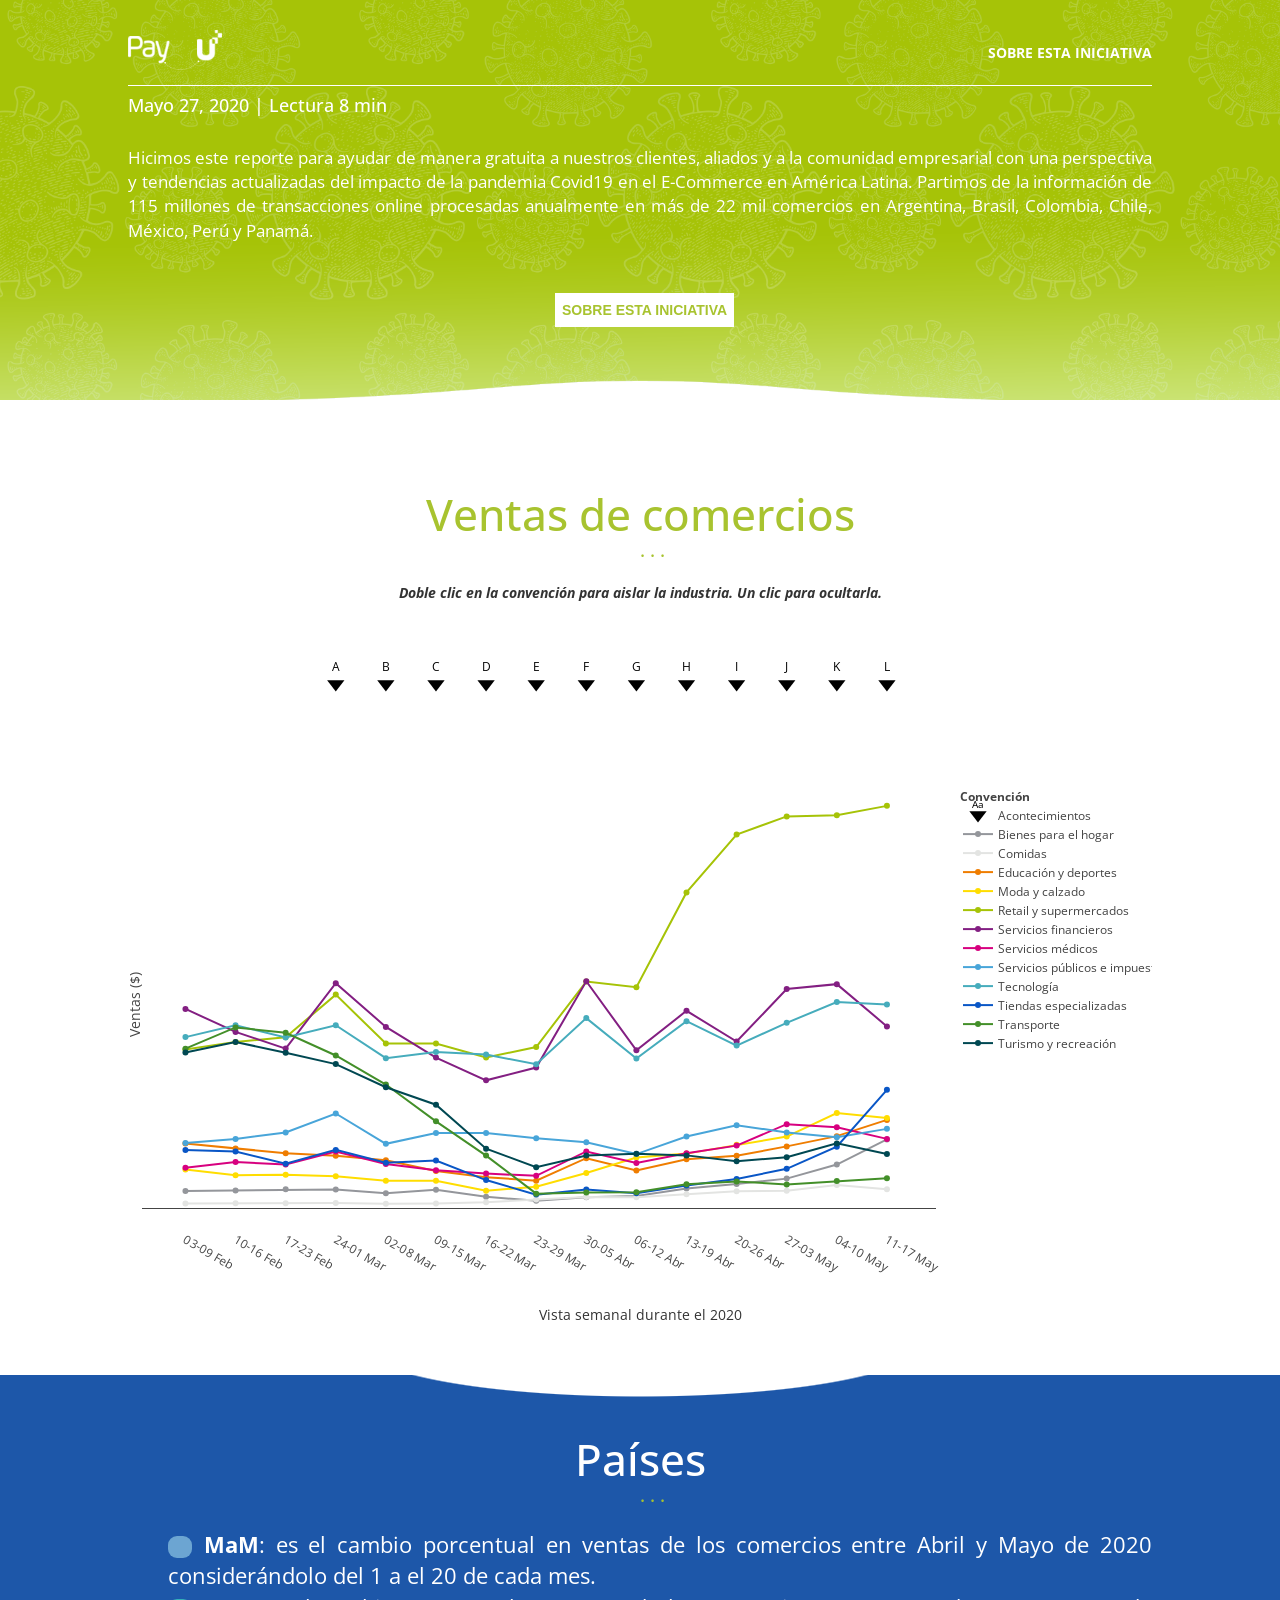
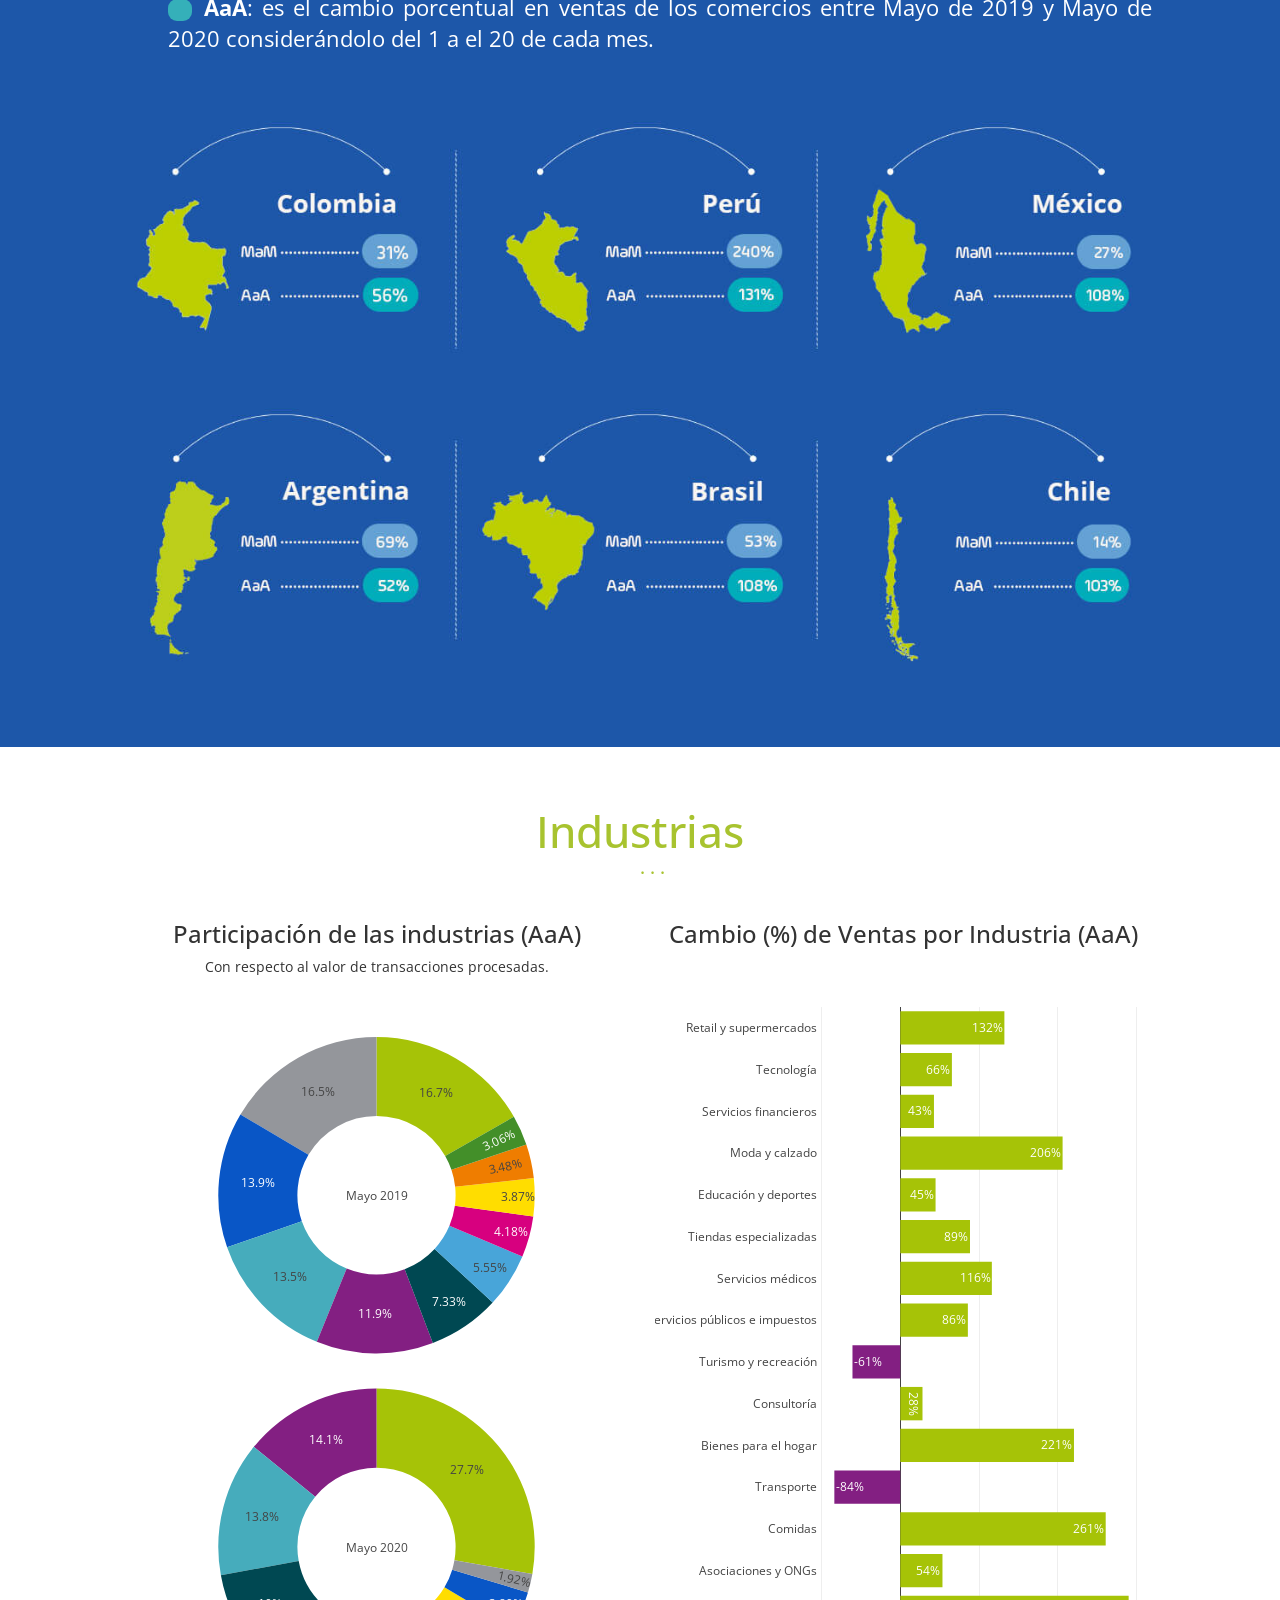
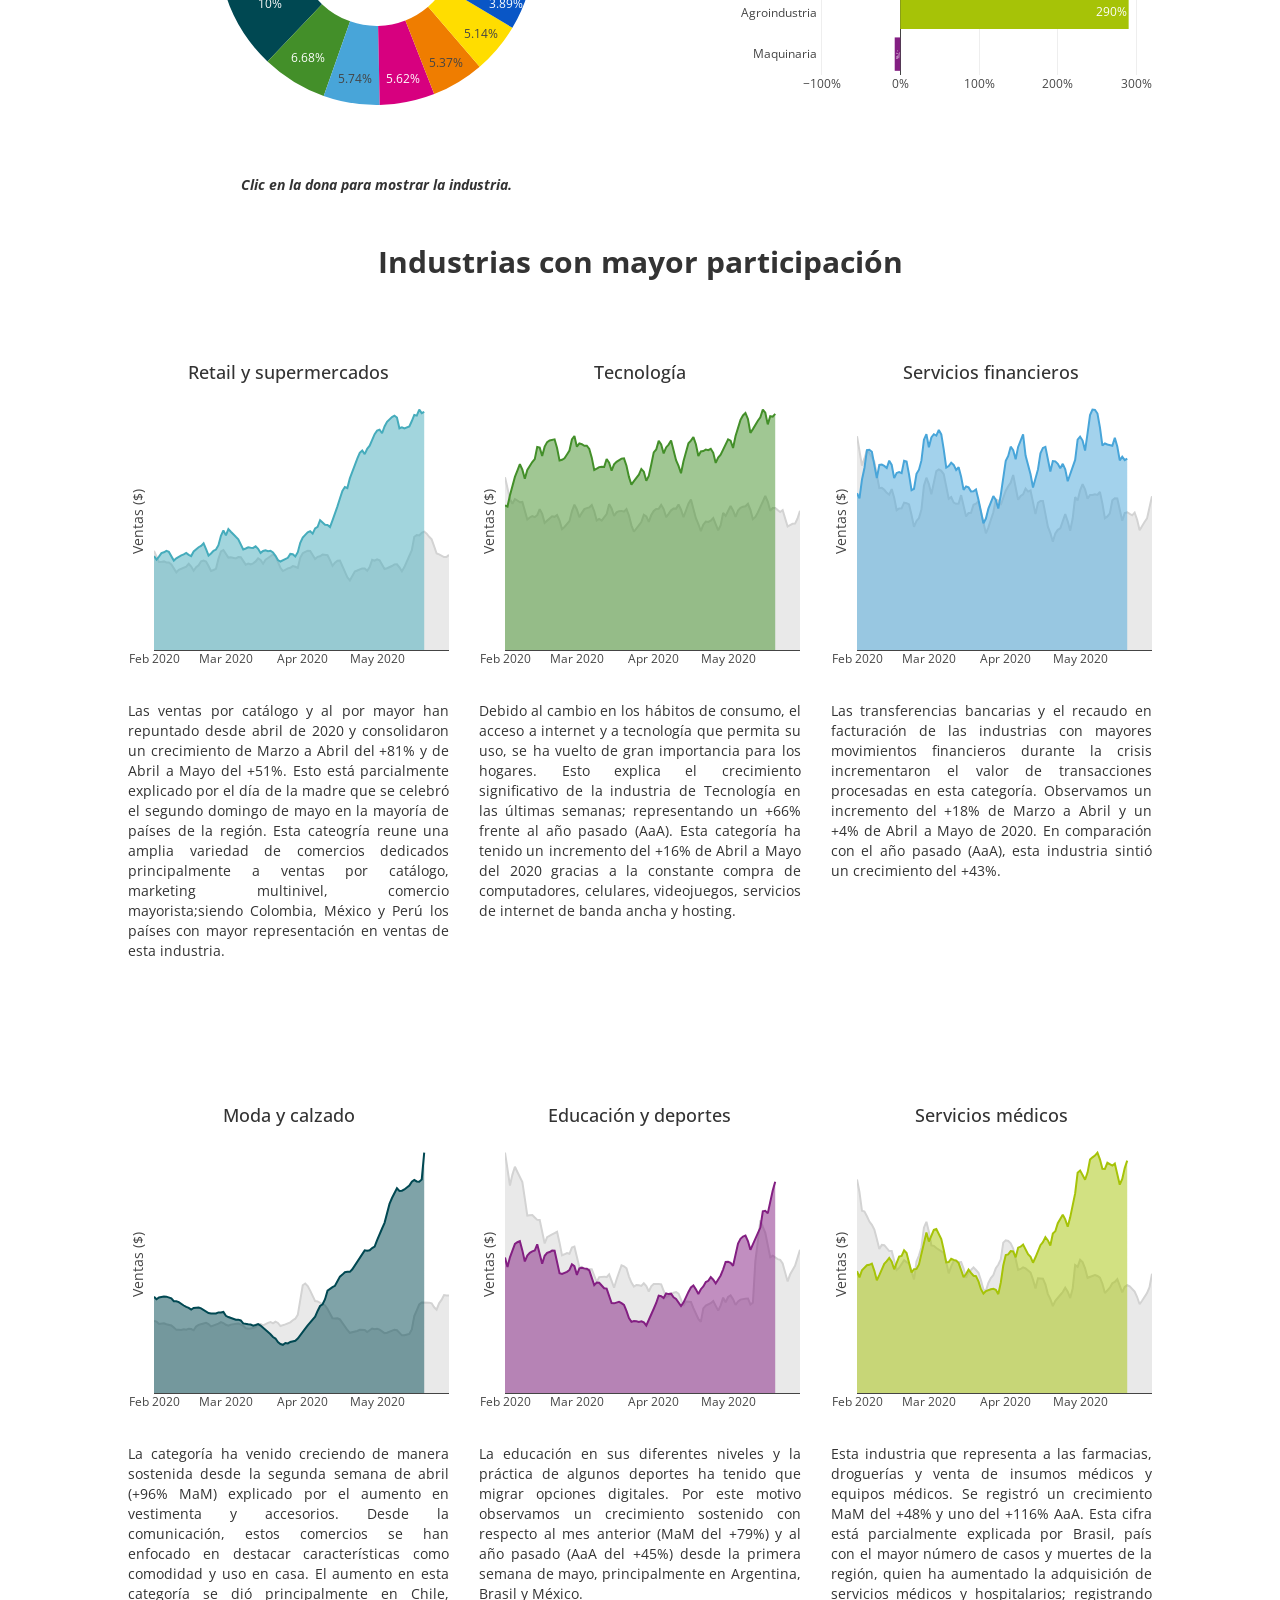
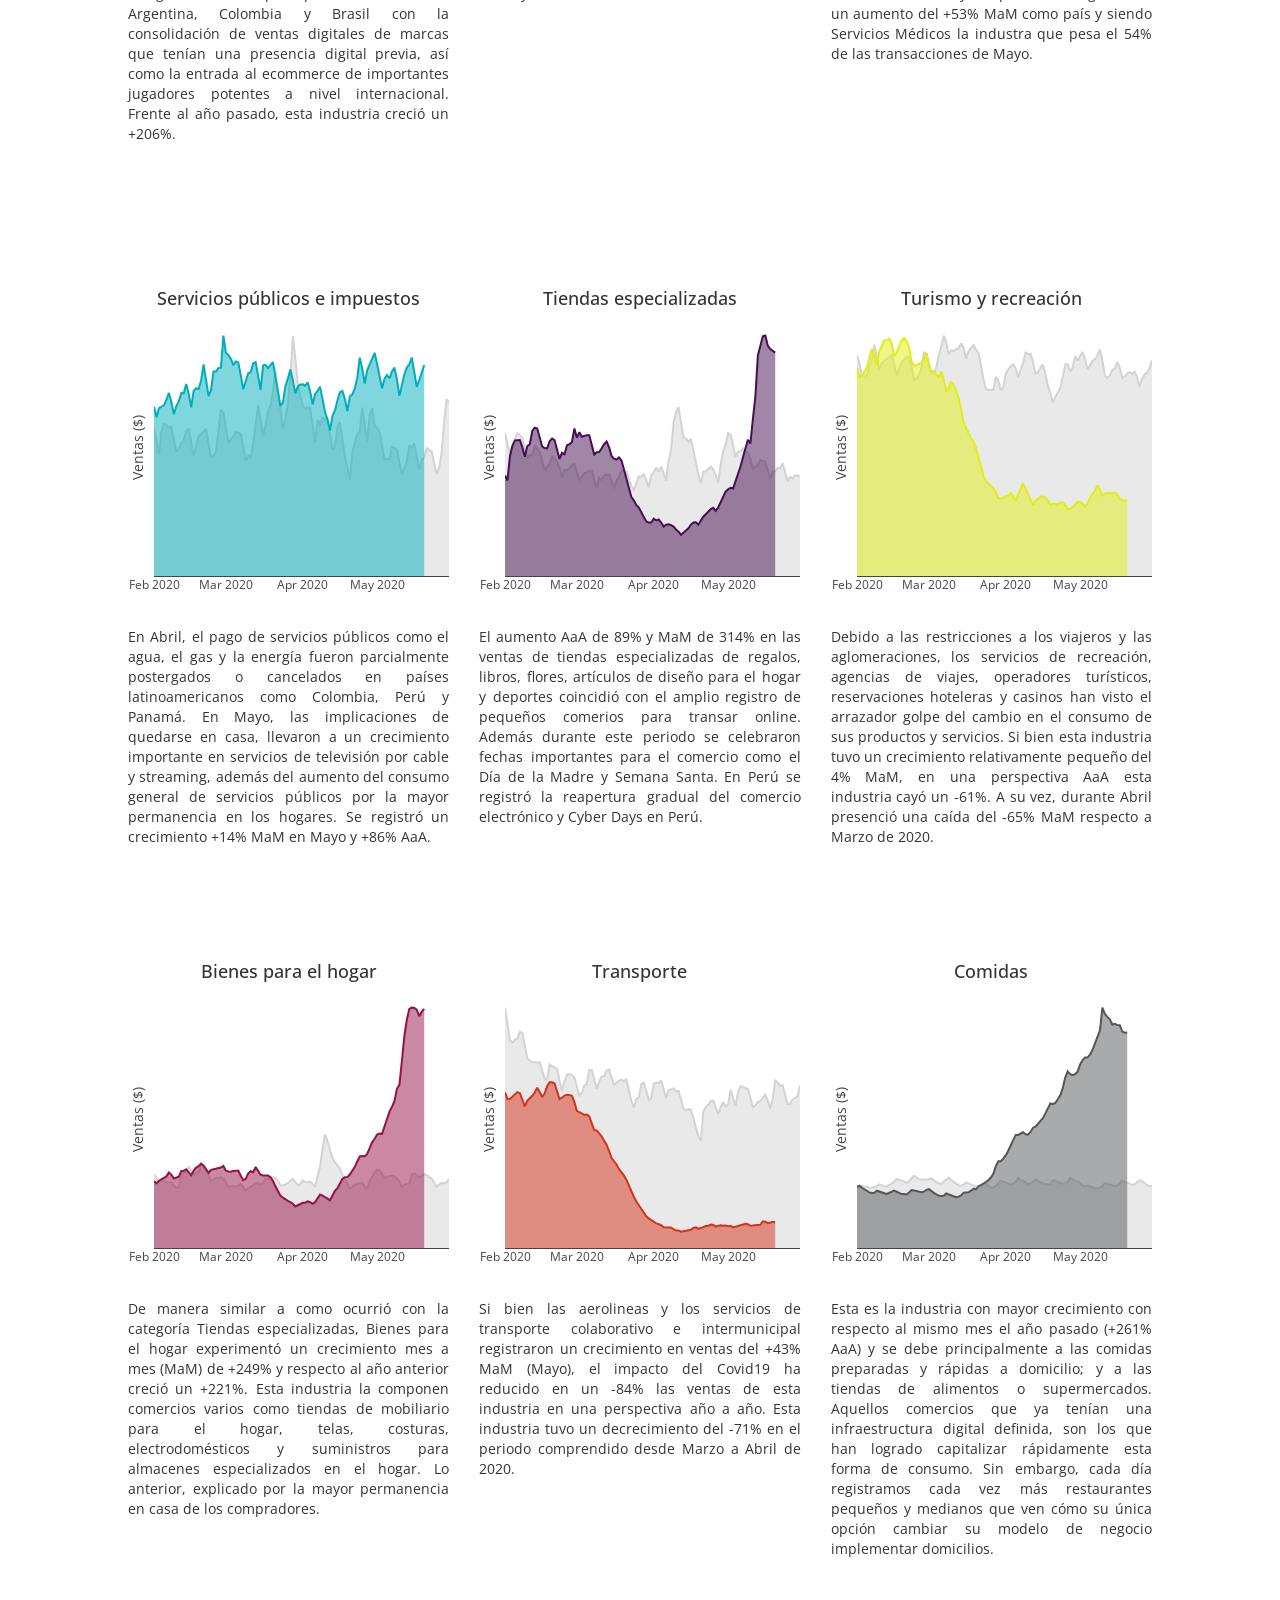
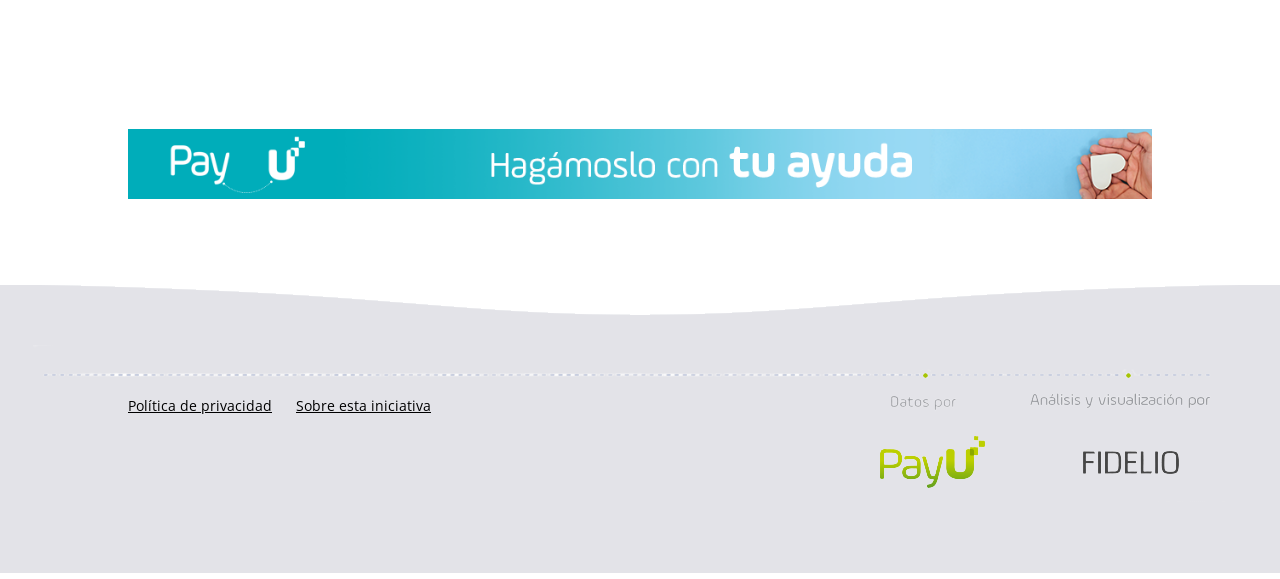
==== index.html @ e452a933 "Update 2020-05-27 11:25:35" ====
<!DOCTYPE html>

<html xmlns="http://www.w3.org/1999/xhtml">

<head>

<meta charset="utf-8" />
<meta http-equiv="Content-Type" content="text/html; charset=utf-8" />
<meta name="generator" content="pandoc" />
<meta http-equiv="X-UA-Compatible" content="IE=EDGE" />




<title>Impacto Covid19 en el E-Commerce: América Latina</title>

<script src="site_libs/jquery-1.11.3/jquery.min.js"></script>
<meta name="viewport" content="width=device-width, initial-scale=1" />
<link href="site_libs/bootstrap-3.3.5/css/bootstrap.min.css" rel="stylesheet" />
<script src="site_libs/bootstrap-3.3.5/js/bootstrap.min.js"></script>
<script src="site_libs/bootstrap-3.3.5/shim/html5shiv.min.js"></script>
<script src="site_libs/bootstrap-3.3.5/shim/respond.min.js"></script>
<script src="site_libs/navigation-1.1/tabsets.js"></script>
<link href="site_libs/highlightjs-9.12.0/default.css" rel="stylesheet" />
<script src="site_libs/highlightjs-9.12.0/highlight.js"></script>
<script src="site_libs/htmlwidgets-1.5.1/htmlwidgets.js"></script>
<script src="site_libs/plotly-binding-4.9.2/plotly.js"></script>
<script src="site_libs/typedarray-0.1/typedarray.min.js"></script>
<link href="site_libs/crosstalk-1.0.0/css/crosstalk.css" rel="stylesheet" />
<script src="site_libs/crosstalk-1.0.0/js/crosstalk.min.js"></script>
<link href="site_libs/plotly-htmlwidgets-css-1.52.2/plotly-htmlwidgets.css" rel="stylesheet" />
<script src="site_libs/plotly-main-1.52.2/plotly-latest.min.js"></script>

<style type="text/css">code{white-space: pre;}</style>
<style type="text/css">
  pre:not([class]) {
    background-color: white;
  }
</style>
<script type="text/javascript">
if (window.hljs) {
  hljs.configure({languages: []});
  hljs.initHighlightingOnLoad();
  if (document.readyState && document.readyState === "complete") {
    window.setTimeout(function() { hljs.initHighlighting(); }, 0);
  }
}
</script>



<style type="text/css">
h1 {
  font-size: 34px;
}
h1.title {
  font-size: 38px;
}
h2 {
  font-size: 30px;
}
h3 {
  font-size: 24px;
}
h4 {
  font-size: 18px;
}
h5 {
  font-size: 16px;
}
h6 {
  font-size: 12px;
}
.table th:not([align]) {
  text-align: left;
}
</style>

<link rel="stylesheet" href="Css\style.css" type="text/css" />



<style type = "text/css">
.main-container {
  max-width: 940px;
  margin-left: auto;
  margin-right: auto;
}
code {
  color: inherit;
  background-color: rgba(0, 0, 0, 0.04);
}
img {
  max-width:100%;
}
.tabbed-pane {
  padding-top: 12px;
}
.html-widget {
  margin-bottom: 20px;
}
button.code-folding-btn:focus {
  outline: none;
}
summary {
  display: list-item;
}
</style>



<!-- tabsets -->

<style type="text/css">
.tabset-dropdown > .nav-tabs {
  display: inline-table;
  max-height: 500px;
  min-height: 44px;
  overflow-y: auto;
  background: white;
  border: 1px solid #ddd;
  border-radius: 4px;
}

.tabset-dropdown > .nav-tabs > li.active:before {
  content: "";
  font-family: 'Glyphicons Halflings';
  display: inline-block;
  padding: 10px;
  border-right: 1px solid #ddd;
}

.tabset-dropdown > .nav-tabs.nav-tabs-open > li.active:before {
  content: "&#xe258;";
  border: none;
}

.tabset-dropdown > .nav-tabs.nav-tabs-open:before {
  content: "";
  font-family: 'Glyphicons Halflings';
  display: inline-block;
  padding: 10px;
  border-right: 1px solid #ddd;
}

.tabset-dropdown > .nav-tabs > li.active {
  display: block;
}

.tabset-dropdown > .nav-tabs > li > a,
.tabset-dropdown > .nav-tabs > li > a:focus,
.tabset-dropdown > .nav-tabs > li > a:hover {
  border: none;
  display: inline-block;
  border-radius: 4px;
}

.tabset-dropdown > .nav-tabs.nav-tabs-open > li {
  display: block;
  float: none;
}

.tabset-dropdown > .nav-tabs > li {
  display: none;
}
</style>

<!-- code folding -->




</head>

<body>


<div class="container-fluid main-container">



<header>
  <!-- Del archivo de header.html generado por _site.yml-->
  <link href="https://fonts.googleapis.com/css?family=Open+Sans&display=swap" rel="stylesheet">
  <!-- Global site tag (gtag.js) - Google Analytics -->
  <script async src="https://www.googletagmanager.com/gtag/js?id=UA-120068903-2"></script>
  <script>
    window.dataLayer = window.dataLayer || [];
    function gtag(){dataLayer.push(arguments);}
    gtag('js', new Date());
  
    gtag('config', 'UA-120068903-2');
  </script>
  <!-- Del archivo de header.html generado por _site.yml-->
  <div class="fluid-row" id="encabezado">
      <div class="container-fluid main-container">
  
        <div class="logos">
          <img src="Imagenes/LogoPayU.png" height="40px" alt="PayU">
          <a href="acerca.html">SOBRE ESTA INICIATIVA</a>
        </div>
   
        <h1 class="title toc-ignore">Impacto COVID19 en E-Commerce: <b>América Latina</b></h1>
        <h4 class="date">Mayo 27, 2020 | Lectura 8 min </h4>
        <br>
        <p>Hicimos este reporte para ayudar de manera gratuita a nuestros clientes, aliados y a la comunidad empresarial con una perspectiva y tendencias actualizadas del impacto de la pandemia Covid19 en el E-Commerce en América Latina. Partimos de la información de 115 millones de transacciones online procesadas anualmente en más de 22 mil comercios en Argentina, Brasil, Colombia, Chile, México, Perú y Panamá.</p>
        <br>
        <br>
        <a href="acerca.html" class="botonMas"><button >SOBRE ESTA INICIATIVA</button></a>
      </div>  
  </div>
</header>

<div class="fluid-row" id="header">



<h1 class="title toc-ignore">Impacto Covid19 en el E-Commerce: América Latina</h1>

</div>


<div id="ventas-de-comercios" class="section level1">
<h1>Ventas de comercios</h1>
<div style="text-align:center;">
<div id="texto_desktop">
<p>
<em><b> Doble clic en la convención para aislar la industria. Un clic para ocultarla. </b></em>
</p>
</div>
<div id="texto_mobile">
<p>
<em><b> Clic en la convención para ocultar la industria. </b></em>
</p>
</div>
</div>
<div id="texto_desktop">
<div id="htmlwidget-58b5a99f458ad9a87c66" style="width:100%;height:672px;" class="plotly html-widget"></div>
<script type="application/json" data-for="htmlwidget-58b5a99f458ad9a87c66">{"x":{"data":[{"x":["24-01 Mar","02-08 Mar","09-15 Mar","16-22 Mar","23-29 Mar","30-05 Abr","06-12 Abr","13-19 Abr","20-26 Abr","27-03 May","04-10 May","11-17 May"],"y":[0,0,0,0,0,0,0,0,0,0,0,0],"showlegend":true,"mode":"text+markers","marker":{"color":"rgba(0,0,0,1)","symbol":"triangle-down","size":15,"line":{"color":"rgba(0,0,0,1)"}},"text":["A","B","C","D","E","F","G","H","I","J","K","L"],"textposition":["top center","top center","top center","top center","top center","top center","top center","top center","top center","top center","top center","top center"],"hovertext":["<b>Feb 26<\/b>:<br>Latinoamérica reporta el <br>primer caso de COVID-19<br>en São Paulo","<b>Mar 07<\/b><br>Argentina registra la primera <br>muerte en América Latina.<br>Primeros casos en Colombia, <br>Argentina, Costa Rica y Paraguay","<b>Mar 11<\/b><br>La OMS cataloga al<br>covid19 como una pandemia.","<b>Mar 20<\/b><br>Toda América Latina presenta<br>casos confirmados de Covid19.<br>Ecuador y Perú implementan la cuarentena.<br>Colombia y Costa Rica cierran sus fronteras.","<b>Mar 23<\/b><br>Decretan cuarentena en<br>algunas regiones de Chile y Colombia","<b>Abr 02<\/b><br>24,544 casos en todos<br>los países de la región","<b>Abr 11<\/b><br>Brasil supera los 20,000<br>casos y las 1,000 muertes","<b>Abr 18<\/b><br>México alcanzó un nuevo<br>pico de casos confirmados: 6,875.","<b>Abr 26<\/b><br>Perú anuncia reactivación <br>de hasta un 90% de su economía<br> en fases.","<b>Abr 28<\/b><br>Casos de Covid19 ascienden a <br>un millón en América;<br>más de 60.000 muertos.","<b>May 06<\/b><br>Latinoamérica supera las 15,000 muertes.<br>Brasil es el país más afectado <br>con 8,000 fallecidos.","<b>May 16<\/b><br>Brasil es el cuarto país<br> con más casos confirmados <br>en el mundo"],"hoverinfo":["text","text","text","text","text","text","text","text","text","text","text","text"],"name":"Acontecimientos","type":"scatter","textfont":{"color":"rgba(0,0,0,1)"},"error_y":{"color":"rgba(0,0,0,1)"},"error_x":{"color":"rgba(0,0,0,1)"},"line":{"color":"rgba(0,0,0,1)"},"xaxis":"x","yaxis":"y","frame":null},{"x":["03-09 Feb","10-16 Feb","17-23 Feb","24-01 Mar","02-08 Mar","09-15 Mar","16-22 Mar","23-29 Mar","30-05 Abr","06-12 Abr","13-19 Abr","20-26 Abr","27-03 May","04-10 May","11-17 May"],"y":[1391234.15,1426518.93,1516128.94,1497522.07048026,1198054.07,1483390.5,925156.65,594447.23,872066.66,977907.06,1590693.5,1935775.75,2377678.35,3511540.36,5527171.42],"mode":"lines+markers","hovertemplate":["Semana: %{x}","Semana: %{x}","Semana: %{x}","Semana: %{x}","Semana: %{x}","Semana: %{x}","Semana: %{x}","Semana: %{x}","Semana: %{x}","Semana: %{x}","Semana: %{x}","Semana: %{x}","Semana: %{x}","Semana: %{x}","Semana: %{x}"],"fill":"none","type":"scatter","name":"Bienes para el hogar","marker":{"color":"rgba(148,150,155,1)","symbol":"circle","line":{"color":"rgba(148,150,155,1)"}},"textfont":{"color":"rgba(148,150,155,1)"},"error_y":{"color":"rgba(148,150,155,1)"},"error_x":{"color":"rgba(148,150,155,1)"},"line":{"color":"rgba(148,150,155,1)"},"xaxis":"x","yaxis":"y2","frame":null},{"x":["03-09 Feb","10-16 Feb","17-23 Feb","24-01 Mar","02-08 Mar","09-15 Mar","16-22 Mar","23-29 Mar","30-05 Abr","06-12 Abr","13-19 Abr","20-26 Abr","27-03 May","04-10 May","11-17 May"],"y":[375823.23,402354.6,402443.64,419104.197839733,357581.08,385068.18,479135.14,700198.13,903416.35,883533.19,1128645.28,1364672.95,1401464.94,1864195.24,1512577.38],"mode":"lines+markers","hovertemplate":["Semana: %{x}","Semana: %{x}","Semana: %{x}","Semana: %{x}","Semana: %{x}","Semana: %{x}","Semana: %{x}","Semana: %{x}","Semana: %{x}","Semana: %{x}","Semana: %{x}","Semana: %{x}","Semana: %{x}","Semana: %{x}","Semana: %{x}"],"fill":"none","type":"scatter","name":"Comidas","marker":{"color":"rgba(227,228,226,1)","symbol":"circle","line":{"color":"rgba(227,228,226,1)"}},"textfont":{"color":"rgba(227,228,226,1)"},"error_y":{"color":"rgba(227,228,226,1)"},"error_x":{"color":"rgba(227,228,226,1)"},"line":{"color":"rgba(227,228,226,1)"},"xaxis":"x","yaxis":"y2","frame":null},{"x":["03-09 Feb","10-16 Feb","17-23 Feb","24-01 Mar","02-08 Mar","09-15 Mar","16-22 Mar","23-29 Mar","30-05 Abr","06-12 Abr","13-19 Abr","20-26 Abr","27-03 May","04-10 May","11-17 May"],"y":[5196499.29,4799942.88,4419456.84,4212842.79051242,3851864.09,2984761.48,2494540.84,2211969.45,4021857.5,3030169.89,3929198.91,4213773.84,4971024.14,5793430.86,7100821.07],"mode":"lines+markers","hovertemplate":["Semana: %{x}","Semana: %{x}","Semana: %{x}","Semana: %{x}","Semana: %{x}","Semana: %{x}","Semana: %{x}","Semana: %{x}","Semana: %{x}","Semana: %{x}","Semana: %{x}","Semana: %{x}","Semana: %{x}","Semana: %{x}","Semana: %{x}"],"fill":"none","type":"scatter","name":"Educación y deportes","marker":{"color":"rgba(239,125,0,1)","symbol":"circle","line":{"color":"rgba(239,125,0,1)"}},"textfont":{"color":"rgba(239,125,0,1)"},"error_y":{"color":"rgba(239,125,0,1)"},"error_x":{"color":"rgba(239,125,0,1)"},"line":{"color":"rgba(239,125,0,1)"},"xaxis":"x","yaxis":"y2","frame":null},{"x":["03-09 Feb","10-16 Feb","17-23 Feb","24-01 Mar","02-08 Mar","09-15 Mar","16-22 Mar","23-29 Mar","30-05 Abr","06-12 Abr","13-19 Abr","20-26 Abr","27-03 May","04-10 May","11-17 May"],"y":[3117460.7,2649102.85,2680618.87,2567190.73869987,2199169.39,2208184.01,1402755.36,1721992.38,2832311.22,4076475.08,4388721.08,5102595.21,5756556.32,7650348.4,7258575.26],"mode":"lines+markers","hovertemplate":["Semana: %{x}","Semana: %{x}","Semana: %{x}","Semana: %{x}","Semana: %{x}","Semana: %{x}","Semana: %{x}","Semana: %{x}","Semana: %{x}","Semana: %{x}","Semana: %{x}","Semana: %{x}","Semana: %{x}","Semana: %{x}","Semana: %{x}"],"fill":"none","type":"scatter","name":"Moda y calzado","marker":{"color":"rgba(255,221,0,1)","symbol":"circle","line":{"color":"rgba(255,221,0,1)"}},"textfont":{"color":"rgba(255,221,0,1)"},"error_y":{"color":"rgba(255,221,0,1)"},"error_x":{"color":"rgba(255,221,0,1)"},"line":{"color":"rgba(255,221,0,1)"},"xaxis":"x","yaxis":"y2","frame":null},{"x":["03-09 Feb","10-16 Feb","17-23 Feb","24-01 Mar","02-08 Mar","09-15 Mar","16-22 Mar","23-29 Mar","30-05 Abr","06-12 Abr","13-19 Abr","20-26 Abr","27-03 May","04-10 May","11-17 May"],"y":[12759767.4,13376643.87,13741021,17178706.7175354,13240366.74,13240127.31,12121575.58,12965008.14,18232632.37,17780009.97,25400283.62,30052660.77,31516210.71,31606719.96,32362590.3],"mode":"lines+markers","hovertemplate":["Semana: %{x}","Semana: %{x}","Semana: %{x}","Semana: %{x}","Semana: %{x}","Semana: %{x}","Semana: %{x}","Semana: %{x}","Semana: %{x}","Semana: %{x}","Semana: %{x}","Semana: %{x}","Semana: %{x}","Semana: %{x}","Semana: %{x}"],"fill":"none","type":"scatter","name":"Retail y supermercados","marker":{"color":"rgba(166,195,7,1)","symbol":"circle","line":{"color":"rgba(166,195,7,1)"}},"textfont":{"color":"rgba(166,195,7,1)"},"error_y":{"color":"rgba(166,195,7,1)"},"error_x":{"color":"rgba(166,195,7,1)"},"line":{"color":"rgba(166,195,7,1)"},"xaxis":"x","yaxis":"y2","frame":null},{"x":["03-09 Feb","10-16 Feb","17-23 Feb","24-01 Mar","02-08 Mar","09-15 Mar","16-22 Mar","23-29 Mar","30-05 Abr","06-12 Abr","13-19 Abr","20-26 Abr","27-03 May","04-10 May","11-17 May"],"y":[16027651.95,14176236.37,12838175.23,18092294.4698342,14580577.71,12117186.84,10284334.48,11313494.63,18251799.63,12694071.22,15876182.07,13408634.06,17624144.23,18022682.27,14622949.55],"mode":"lines+markers","hovertemplate":["Semana: %{x}","Semana: %{x}","Semana: %{x}","Semana: %{x}","Semana: %{x}","Semana: %{x}","Semana: %{x}","Semana: %{x}","Semana: %{x}","Semana: %{x}","Semana: %{x}","Semana: %{x}","Semana: %{x}","Semana: %{x}","Semana: %{x}"],"fill":"none","type":"scatter","name":"Servicios financieros","marker":{"color":"rgba(131,31,130,1)","symbol":"circle","line":{"color":"rgba(131,31,130,1)"}},"textfont":{"color":"rgba(131,31,130,1)"},"error_y":{"color":"rgba(131,31,130,1)"},"error_x":{"color":"rgba(131,31,130,1)"},"line":{"color":"rgba(131,31,130,1)"},"xaxis":"x","yaxis":"y2","frame":null},{"x":["03-09 Feb","10-16 Feb","17-23 Feb","24-01 Mar","02-08 Mar","09-15 Mar","16-22 Mar","23-29 Mar","30-05 Abr","06-12 Abr","13-19 Abr","20-26 Abr","27-03 May","04-10 May","11-17 May"],"y":[3247678.13,3713479.38,3504401.18,4562654.29555532,3548204.21,3048415.91,2784574.07,2602823.26,4561395.55,3639828.66,4410801.71,5031963.99,6759786.96999999,6516968.72,5574214.25],"mode":"lines+markers","hovertemplate":["Semana: %{x}","Semana: %{x}","Semana: %{x}","Semana: %{x}","Semana: %{x}","Semana: %{x}","Semana: %{x}","Semana: %{x}","Semana: %{x}","Semana: %{x}","Semana: %{x}","Semana: %{x}","Semana: %{x}","Semana: %{x}","Semana: %{x}"],"fill":"none","type":"scatter","name":"Servicios médicos","marker":{"color":"rgba(215,0,127,1)","symbol":"circle","line":{"color":"rgba(215,0,127,1)"}},"textfont":{"color":"rgba(215,0,127,1)"},"error_y":{"color":"rgba(215,0,127,1)"},"error_x":{"color":"rgba(215,0,127,1)"},"line":{"color":"rgba(215,0,127,1)"},"xaxis":"x","yaxis":"y2","frame":null},{"x":["03-09 Feb","10-16 Feb","17-23 Feb","24-01 Mar","02-08 Mar","09-15 Mar","16-22 Mar","23-29 Mar","30-05 Abr","06-12 Abr","13-19 Abr","20-26 Abr","27-03 May","04-10 May","11-17 May"],"y":[5247698.03,5573116.06,6089647.37,7615112.91448629,5174560.68,6047339.19,6055994.69,5620138.52,5296886.33,4351743.94,5765794.04,6673048.51,6094941.42,5707261.65,6379601.86],"mode":"lines+markers","hovertemplate":["Semana: %{x}","Semana: %{x}","Semana: %{x}","Semana: %{x}","Semana: %{x}","Semana: %{x}","Semana: %{x}","Semana: %{x}","Semana: %{x}","Semana: %{x}","Semana: %{x}","Semana: %{x}","Semana: %{x}","Semana: %{x}","Semana: %{x}"],"fill":"none","type":"scatter","name":"Servicios públicos e impuestos","marker":{"color":"rgba(72,165,217,1)","symbol":"circle","line":{"color":"rgba(72,165,217,1)"}},"textfont":{"color":"rgba(72,165,217,1)"},"error_y":{"color":"rgba(72,165,217,1)"},"error_x":{"color":"rgba(72,165,217,1)"},"line":{"color":"rgba(72,165,217,1)"},"xaxis":"x","yaxis":"y2","frame":null},{"x":["03-09 Feb","10-16 Feb","17-23 Feb","24-01 Mar","02-08 Mar","09-15 Mar","16-22 Mar","23-29 Mar","30-05 Abr","06-12 Abr","13-19 Abr","20-26 Abr","27-03 May","04-10 May","11-17 May"],"y":[13759613.99,14708153.26,13728147.54,14715544.4540415,12065121.59,12565671.46,12355105.56,11581532.93,15290018.28,12040270.29,15043443.61,13075690.46,14907206.82,16582803.21,16376289.19],"mode":"lines+markers","hovertemplate":["Semana: %{x}","Semana: %{x}","Semana: %{x}","Semana: %{x}","Semana: %{x}","Semana: %{x}","Semana: %{x}","Semana: %{x}","Semana: %{x}","Semana: %{x}","Semana: %{x}","Semana: %{x}","Semana: %{x}","Semana: %{x}","Semana: %{x}"],"fill":"none","type":"scatter","name":"Tecnología","marker":{"color":"rgba(70,172,188,1)","symbol":"circle","line":{"color":"rgba(70,172,188,1)"}},"textfont":{"color":"rgba(70,172,188,1)"},"error_y":{"color":"rgba(70,172,188,1)"},"error_x":{"color":"rgba(70,172,188,1)"},"line":{"color":"rgba(70,172,188,1)"},"xaxis":"x","yaxis":"y2","frame":null},{"x":["03-09 Feb","10-16 Feb","17-23 Feb","24-01 Mar","02-08 Mar","09-15 Mar","16-22 Mar","23-29 Mar","30-05 Abr","06-12 Abr","13-19 Abr","20-26 Abr","27-03 May","04-10 May","11-17 May"],"y":[4673014.34000001,4550986.24,3578664.73,4689599.71272543,3663453.08,3832735.93,2261535.62,1090727.85,1501097.01,1205180.33,1818104.03,2347201.84,3165001.4,4949651.52,9521541.01],"mode":"lines+markers","hovertemplate":["Semana: %{x}","Semana: %{x}","Semana: %{x}","Semana: %{x}","Semana: %{x}","Semana: %{x}","Semana: %{x}","Semana: %{x}","Semana: %{x}","Semana: %{x}","Semana: %{x}","Semana: %{x}","Semana: %{x}","Semana: %{x}","Semana: %{x}"],"fill":"none","type":"scatter","name":"Tiendas especializadas","marker":{"color":"rgba(9,86,198,1)","symbol":"circle","line":{"color":"rgba(9,86,198,1)"}},"textfont":{"color":"rgba(9,86,198,1)"},"error_y":{"color":"rgba(9,86,198,1)"},"error_x":{"color":"rgba(9,86,198,1)"},"line":{"color":"rgba(9,86,198,1)"},"xaxis":"x","yaxis":"y2","frame":null},{"x":["03-09 Feb","10-16 Feb","17-23 Feb","24-01 Mar","02-08 Mar","09-15 Mar","16-22 Mar","23-29 Mar","30-05 Abr","06-12 Abr","13-19 Abr","20-26 Abr","27-03 May","04-10 May","11-17 May"],"y":[12830819.65,14541282.45,14107050.61,12283125.0242611,9945118.89,6985432.79,4228067.88,1167341.21,1256170.38,1279666.72,1930342.78,2155309.86,1900773.38,2176672.71,2405316.76],"mode":"lines+markers","hovertemplate":["Semana: %{x}","Semana: %{x}","Semana: %{x}","Semana: %{x}","Semana: %{x}","Semana: %{x}","Semana: %{x}","Semana: %{x}","Semana: %{x}","Semana: %{x}","Semana: %{x}","Semana: %{x}","Semana: %{x}","Semana: %{x}","Semana: %{x}"],"fill":"none","type":"scatter","name":"Transporte","marker":{"color":"rgba(67,143,41,1)","symbol":"circle","line":{"color":"rgba(67,143,41,1)"}},"textfont":{"color":"rgba(67,143,41,1)"},"error_y":{"color":"rgba(67,143,41,1)"},"error_x":{"color":"rgba(67,143,41,1)"},"line":{"color":"rgba(67,143,41,1)"},"xaxis":"x","yaxis":"y2","frame":null},{"x":["03-09 Feb","10-16 Feb","17-23 Feb","24-01 Mar","02-08 Mar","09-15 Mar","16-22 Mar","23-29 Mar","30-05 Abr","06-12 Abr","13-19 Abr","20-26 Abr","27-03 May","04-10 May","11-17 May"],"y":[12525092.68,13364978.26,12507058.23,11588449.9258283,9724847.32,8323520.93,4780368.14,3299273.36,4231166.9,4376259.11,4247041.1,3766384.3,4100553.49,5211953.39,4355616.21],"mode":"lines+markers","hovertemplate":["Semana: %{x}","Semana: %{x}","Semana: %{x}","Semana: %{x}","Semana: %{x}","Semana: %{x}","Semana: %{x}","Semana: %{x}","Semana: %{x}","Semana: %{x}","Semana: %{x}","Semana: %{x}","Semana: %{x}","Semana: %{x}","Semana: %{x}"],"fill":"none","type":"scatter","name":"Turismo y recreación","marker":{"color":"rgba(0,72,82,1)","symbol":"circle","line":{"color":"rgba(0,72,82,1)"}},"textfont":{"color":"rgba(0,72,82,1)"},"error_y":{"color":"rgba(0,72,82,1)"},"error_x":{"color":"rgba(0,72,82,1)"},"line":{"color":"rgba(0,72,82,1)"},"xaxis":"x","yaxis":"y2","frame":null}],"layout":{"xaxis":{"domain":[0,1],"automargin":true,"title":"","zeroline":false,"showline":false,"showticklabels":true,"showgrid":false,"fixedrange":true,"type":"category","categoryorder":"array","categoryarray":["03-09 Feb","10-16 Feb","17-23 Feb","24-01 Mar","02-08 Mar","09-15 Mar","16-22 Mar","23-29 Mar","30-05 Abr","06-12 Abr","13-19 Abr","20-26 Abr","27-03 May","04-10 May","11-17 May",null],"anchor":"y2","ticktext":["02-08 Mar","03-09 Feb","04-10 May","06-12 Abr","09-15 Mar","10-16 Feb","11-17 May","13-19 Abr","16-22 Mar","17-23 Feb","20-26 Abr","23-29 Mar","24-01 Mar","27-03 May","30-05 Abr","02-08 Mar","03-09 Feb","04-10 May","06-12 Abr","09-15 Mar","10-16 Feb","11-17 May","13-19 Abr","16-22 Mar","17-23 Feb","20-26 Abr","23-29 Mar","24-01 Mar","27-03 May","30-05 Abr","02-08 Mar","03-09 Feb","04-10 May","06-12 Abr","09-15 Mar","10-16 Feb","11-17 May","13-19 Abr","16-22 Mar","17-23 Feb","20-26 Abr","23-29 Mar","24-01 Mar","27-03 May","30-05 Abr","02-08 Mar","03-09 Feb","04-10 May","06-12 Abr","09-15 Mar","10-16 Feb","11-17 May","13-19 Abr","16-22 Mar","17-23 Feb","20-26 Abr","23-29 Mar","24-01 Mar","27-03 May","30-05 Abr","02-08 Mar","03-09 Feb","04-10 May","06-12 Abr","09-15 Mar","10-16 Feb","11-17 May","13-19 Abr","16-22 Mar","17-23 Feb","20-26 Abr","23-29 Mar","24-01 Mar","27-03 May","30-05 Abr","02-08 Mar","03-09 Feb","04-10 May","06-12 Abr","09-15 Mar","10-16 Feb","11-17 May","13-19 Abr","16-22 Mar","17-23 Feb","20-26 Abr","23-29 Mar","24-01 Mar","27-03 May","30-05 Abr","02-08 Mar","03-09 Feb","04-10 May","06-12 Abr","09-15 Mar","10-16 Feb","11-17 May","13-19 Abr","16-22 Mar","17-23 Feb","20-26 Abr","23-29 Mar","24-01 Mar","27-03 May","30-05 Abr","02-08 Mar","03-09 Feb","04-10 May","06-12 Abr","09-15 Mar","10-16 Feb","11-17 May","13-19 Abr","16-22 Mar","17-23 Feb","20-26 Abr","23-29 Mar","24-01 Mar","27-03 May","30-05 Abr","02-08 Mar","03-09 Feb","04-10 May","06-12 Abr","09-15 Mar","10-16 Feb","11-17 May","13-19 Abr","16-22 Mar","17-23 Feb","20-26 Abr","23-29 Mar","24-01 Mar","27-03 May","30-05 Abr","02-08 Mar","03-09 Feb","04-10 May","06-12 Abr","09-15 Mar","10-16 Feb","11-17 May","13-19 Abr","16-22 Mar","17-23 Feb","20-26 Abr","23-29 Mar","24-01 Mar","27-03 May","30-05 Abr","02-08 Mar","03-09 Feb","04-10 May","06-12 Abr","09-15 Mar","10-16 Feb","11-17 May","13-19 Abr","16-22 Mar","17-23 Feb","20-26 Abr","23-29 Mar","24-01 Mar","27-03 May","30-05 Abr","02-08 Mar","03-09 Feb","04-10 May","06-12 Abr","09-15 Mar","10-16 Feb","11-17 May","13-19 Abr","16-22 Mar","17-23 Feb","20-26 Abr","23-29 Mar","24-01 Mar","27-03 May","30-05 Abr"]},"yaxis2":{"domain":[0,0.73],"automargin":true,"title":"Ventas ($)","showgrid":false,"showticklabels":false,"fixedrange":true,"anchor":"x"},"yaxis":{"domain":[0.77,1],"automargin":true,"title":"","zeroline":false,"showline":false,"showticklabels":false,"showgrid":false,"fixedrange":true,"anchor":"x"},"annotations":[],"shapes":[],"images":[],"margin":{"b":0,"l":0,"t":0,"r":0,"pad":0},"hovermode":"closest","showlegend":true,"title":{"text":"TPV: Semana and Industria","font":{"family":"Open Sans","font-size":"17px","color":"#363636","font-weight":"bold"}},"font":{"family":"Open Sans"},"legend":{"title":{"text":"<b>Convención<\/b>"},"orientation":"v","yanchor":"center","xanchor":"center","x":1.15,"y":0.5,"valign":"middle"}},"attrs":{"1e741f5121a":{"x":{},"y":{},"showlegend":true,"mode":"text","marker":{"size":15},"text":{},"textposition":"top center","hovertext":{},"hoverinfo":"text","name":"Acontecimientos","color":["black"],"symbol":{},"alpha_stroke":1,"sizes":[10,100],"spans":[1,20],"symbols":"triangle-down","type":"scatter"},"1e743e064131":{"x":{},"y":{},"mode":"lines","hovertemplate":"Semana: %{x}","fill":"none","color":{},"symbol":{},"colors":{},"alpha_stroke":1,"sizes":[10,100],"spans":[1,20],"symbols":{},"type":"scatter","inherit":true}},"source":"A","config":{"showSendToCloud":false,"displayModeBar":false},"highlight":{"on":"plotly_click","persistent":false,"dynamic":false,"selectize":false,"opacityDim":0.2,"selected":{"opacity":1},"debounce":0},"subplot":true,"shinyEvents":["plotly_hover","plotly_click","plotly_selected","plotly_relayout","plotly_brushed","plotly_brushing","plotly_clickannotation","plotly_doubleclick","plotly_deselect","plotly_afterplot","plotly_sunburstclick"],"base_url":"https://plot.ly"},"evals":[],"jsHooks":[]}</script>
</div>
<div id="texto_mobile">
<div id="htmlwidget-69308a3f0b6b484d1765" style="width:100%;height:672px;" class="plotly html-widget"></div>
<script type="application/json" data-for="htmlwidget-69308a3f0b6b484d1765">{"x":{"data":[{"x":["24-01 Mar","02-08 Mar","09-15 Mar","16-22 Mar","23-29 Mar","30-05 Abr","06-12 Abr","13-19 Abr","20-26 Abr","27-03 May","04-10 May","11-17 May"],"y":[0,0,0,0,0,0,0,0,0,0,0,0],"showlegend":true,"mode":"text+markers","marker":{"color":"rgba(0,0,0,1)","symbol":"triangle-down","size":15,"line":{"color":"rgba(0,0,0,1)"}},"text":["A","B","C","D","E","F","G","H","I","J","K","L"],"textposition":["top center","top center","top center","top center","top center","top center","top center","top center","top center","top center","top center","top center"],"hovertext":["<b>Feb 26<\/b>:<br>Latinoamérica reporta el <br>primer caso de COVID-19<br>en São Paulo","<b>Mar 07<\/b><br>Argentina registra la primera <br>muerte en América Latina.<br>Primeros casos en Colombia, <br>Argentina, Costa Rica y Paraguay","<b>Mar 11<\/b><br>La OMS cataloga al<br>covid19 como una pandemia.","<b>Mar 20<\/b><br>Toda América Latina presenta<br>casos confirmados de Covid19.<br>Ecuador y Perú implementan la cuarentena.<br>Colombia y Costa Rica cierran sus fronteras.","<b>Mar 23<\/b><br>Decretan cuarentena en<br>algunas regiones de Chile y Colombia","<b>Abr 02<\/b><br>24,544 casos en todos<br>los países de la región","<b>Abr 11<\/b><br>Brasil supera los 20,000<br>casos y las 1,000 muertes","<b>Abr 18<\/b><br>México alcanzó un nuevo<br>pico de casos confirmados: 6,875.","<b>Abr 26<\/b><br>Perú anuncia reactivación <br>de hasta un 90% de su economía<br> en fases.","<b>Abr 28<\/b><br>Casos de Covid19 ascienden a <br>un millón en América;<br>más de 60.000 muertos.","<b>May 06<\/b><br>Latinoamérica supera las 15,000 muertes.<br>Brasil es el país más afectado <br>con 8,000 fallecidos.","<b>May 16<\/b><br>Brasil es el cuarto país<br> con más casos confirmados <br>en el mundo"],"hoverinfo":["text","text","text","text","text","text","text","text","text","text","text","text"],"name":"Acontecimientos","type":"scatter","textfont":{"color":"rgba(0,0,0,1)"},"error_y":{"color":"rgba(0,0,0,1)"},"error_x":{"color":"rgba(0,0,0,1)"},"line":{"color":"rgba(0,0,0,1)"},"xaxis":"x","yaxis":"y","frame":null},{"x":["03-09 Feb","10-16 Feb","17-23 Feb","24-01 Mar","02-08 Mar","09-15 Mar","16-22 Mar","23-29 Mar","30-05 Abr","06-12 Abr","13-19 Abr","20-26 Abr","27-03 May","04-10 May","11-17 May"],"y":[1391234.15,1426518.93,1516128.94,1497522.07048026,1198054.07,1483390.5,925156.65,594447.23,872066.66,977907.06,1590693.5,1935775.75,2377678.35,3511540.36,5527171.42],"mode":"lines+markers","hovertemplate":["Semana: %{x}","Semana: %{x}","Semana: %{x}","Semana: %{x}","Semana: %{x}","Semana: %{x}","Semana: %{x}","Semana: %{x}","Semana: %{x}","Semana: %{x}","Semana: %{x}","Semana: %{x}","Semana: %{x}","Semana: %{x}","Semana: %{x}"],"fill":"none","type":"scatter","name":"Bienes para el hogar","marker":{"color":"rgba(148,150,155,1)","symbol":"circle","line":{"color":"rgba(148,150,155,1)"}},"textfont":{"color":"rgba(148,150,155,1)"},"error_y":{"color":"rgba(148,150,155,1)"},"error_x":{"color":"rgba(148,150,155,1)"},"line":{"color":"rgba(148,150,155,1)"},"xaxis":"x","yaxis":"y2","frame":null},{"x":["03-09 Feb","10-16 Feb","17-23 Feb","24-01 Mar","02-08 Mar","09-15 Mar","16-22 Mar","23-29 Mar","30-05 Abr","06-12 Abr","13-19 Abr","20-26 Abr","27-03 May","04-10 May","11-17 May"],"y":[375823.23,402354.6,402443.64,419104.197839733,357581.08,385068.18,479135.14,700198.13,903416.35,883533.19,1128645.28,1364672.95,1401464.94,1864195.24,1512577.38],"mode":"lines+markers","hovertemplate":["Semana: %{x}","Semana: %{x}","Semana: %{x}","Semana: %{x}","Semana: %{x}","Semana: %{x}","Semana: %{x}","Semana: %{x}","Semana: %{x}","Semana: %{x}","Semana: %{x}","Semana: %{x}","Semana: %{x}","Semana: %{x}","Semana: %{x}"],"fill":"none","type":"scatter","name":"Comidas","marker":{"color":"rgba(227,228,226,1)","symbol":"circle","line":{"color":"rgba(227,228,226,1)"}},"textfont":{"color":"rgba(227,228,226,1)"},"error_y":{"color":"rgba(227,228,226,1)"},"error_x":{"color":"rgba(227,228,226,1)"},"line":{"color":"rgba(227,228,226,1)"},"xaxis":"x","yaxis":"y2","frame":null},{"x":["03-09 Feb","10-16 Feb","17-23 Feb","24-01 Mar","02-08 Mar","09-15 Mar","16-22 Mar","23-29 Mar","30-05 Abr","06-12 Abr","13-19 Abr","20-26 Abr","27-03 May","04-10 May","11-17 May"],"y":[5196499.29,4799942.88,4419456.84,4212842.79051242,3851864.09,2984761.48,2494540.84,2211969.45,4021857.5,3030169.89,3929198.91,4213773.84,4971024.14,5793430.86,7100821.07],"mode":"lines+markers","hovertemplate":["Semana: %{x}","Semana: %{x}","Semana: %{x}","Semana: %{x}","Semana: %{x}","Semana: %{x}","Semana: %{x}","Semana: %{x}","Semana: %{x}","Semana: %{x}","Semana: %{x}","Semana: %{x}","Semana: %{x}","Semana: %{x}","Semana: %{x}"],"fill":"none","type":"scatter","name":"Educación y deportes","marker":{"color":"rgba(239,125,0,1)","symbol":"circle","line":{"color":"rgba(239,125,0,1)"}},"textfont":{"color":"rgba(239,125,0,1)"},"error_y":{"color":"rgba(239,125,0,1)"},"error_x":{"color":"rgba(239,125,0,1)"},"line":{"color":"rgba(239,125,0,1)"},"xaxis":"x","yaxis":"y2","frame":null},{"x":["03-09 Feb","10-16 Feb","17-23 Feb","24-01 Mar","02-08 Mar","09-15 Mar","16-22 Mar","23-29 Mar","30-05 Abr","06-12 Abr","13-19 Abr","20-26 Abr","27-03 May","04-10 May","11-17 May"],"y":[3117460.7,2649102.85,2680618.87,2567190.73869987,2199169.39,2208184.01,1402755.36,1721992.38,2832311.22,4076475.08,4388721.08,5102595.21,5756556.32,7650348.4,7258575.26],"mode":"lines+markers","hovertemplate":["Semana: %{x}","Semana: %{x}","Semana: %{x}","Semana: %{x}","Semana: %{x}","Semana: %{x}","Semana: %{x}","Semana: %{x}","Semana: %{x}","Semana: %{x}","Semana: %{x}","Semana: %{x}","Semana: %{x}","Semana: %{x}","Semana: %{x}"],"fill":"none","type":"scatter","name":"Moda y calzado","marker":{"color":"rgba(255,221,0,1)","symbol":"circle","line":{"color":"rgba(255,221,0,1)"}},"textfont":{"color":"rgba(255,221,0,1)"},"error_y":{"color":"rgba(255,221,0,1)"},"error_x":{"color":"rgba(255,221,0,1)"},"line":{"color":"rgba(255,221,0,1)"},"xaxis":"x","yaxis":"y2","frame":null},{"x":["03-09 Feb","10-16 Feb","17-23 Feb","24-01 Mar","02-08 Mar","09-15 Mar","16-22 Mar","23-29 Mar","30-05 Abr","06-12 Abr","13-19 Abr","20-26 Abr","27-03 May","04-10 May","11-17 May"],"y":[12759767.4,13376643.87,13741021,17178706.7175354,13240366.74,13240127.31,12121575.58,12965008.14,18232632.37,17780009.97,25400283.62,30052660.77,31516210.71,31606719.96,32362590.3],"mode":"lines+markers","hovertemplate":["Semana: %{x}","Semana: %{x}","Semana: %{x}","Semana: %{x}","Semana: %{x}","Semana: %{x}","Semana: %{x}","Semana: %{x}","Semana: %{x}","Semana: %{x}","Semana: %{x}","Semana: %{x}","Semana: %{x}","Semana: %{x}","Semana: %{x}"],"fill":"none","type":"scatter","name":"Retail y supermercados","marker":{"color":"rgba(166,195,7,1)","symbol":"circle","line":{"color":"rgba(166,195,7,1)"}},"textfont":{"color":"rgba(166,195,7,1)"},"error_y":{"color":"rgba(166,195,7,1)"},"error_x":{"color":"rgba(166,195,7,1)"},"line":{"color":"rgba(166,195,7,1)"},"xaxis":"x","yaxis":"y2","frame":null},{"x":["03-09 Feb","10-16 Feb","17-23 Feb","24-01 Mar","02-08 Mar","09-15 Mar","16-22 Mar","23-29 Mar","30-05 Abr","06-12 Abr","13-19 Abr","20-26 Abr","27-03 May","04-10 May","11-17 May"],"y":[16027651.95,14176236.37,12838175.23,18092294.4698342,14580577.71,12117186.84,10284334.48,11313494.63,18251799.63,12694071.22,15876182.07,13408634.06,17624144.23,18022682.27,14622949.55],"mode":"lines+markers","hovertemplate":["Semana: %{x}","Semana: %{x}","Semana: %{x}","Semana: %{x}","Semana: %{x}","Semana: %{x}","Semana: %{x}","Semana: %{x}","Semana: %{x}","Semana: %{x}","Semana: %{x}","Semana: %{x}","Semana: %{x}","Semana: %{x}","Semana: %{x}"],"fill":"none","type":"scatter","name":"Servicios financieros","marker":{"color":"rgba(131,31,130,1)","symbol":"circle","line":{"color":"rgba(131,31,130,1)"}},"textfont":{"color":"rgba(131,31,130,1)"},"error_y":{"color":"rgba(131,31,130,1)"},"error_x":{"color":"rgba(131,31,130,1)"},"line":{"color":"rgba(131,31,130,1)"},"xaxis":"x","yaxis":"y2","frame":null},{"x":["03-09 Feb","10-16 Feb","17-23 Feb","24-01 Mar","02-08 Mar","09-15 Mar","16-22 Mar","23-29 Mar","30-05 Abr","06-12 Abr","13-19 Abr","20-26 Abr","27-03 May","04-10 May","11-17 May"],"y":[3247678.13,3713479.38,3504401.18,4562654.29555532,3548204.21,3048415.91,2784574.07,2602823.26,4561395.55,3639828.66,4410801.71,5031963.99,6759786.96999999,6516968.72,5574214.25],"mode":"lines+markers","hovertemplate":["Semana: %{x}","Semana: %{x}","Semana: %{x}","Semana: %{x}","Semana: %{x}","Semana: %{x}","Semana: %{x}","Semana: %{x}","Semana: %{x}","Semana: %{x}","Semana: %{x}","Semana: %{x}","Semana: %{x}","Semana: %{x}","Semana: %{x}"],"fill":"none","type":"scatter","name":"Servicios médicos","marker":{"color":"rgba(215,0,127,1)","symbol":"circle","line":{"color":"rgba(215,0,127,1)"}},"textfont":{"color":"rgba(215,0,127,1)"},"error_y":{"color":"rgba(215,0,127,1)"},"error_x":{"color":"rgba(215,0,127,1)"},"line":{"color":"rgba(215,0,127,1)"},"xaxis":"x","yaxis":"y2","frame":null},{"x":["03-09 Feb","10-16 Feb","17-23 Feb","24-01 Mar","02-08 Mar","09-15 Mar","16-22 Mar","23-29 Mar","30-05 Abr","06-12 Abr","13-19 Abr","20-26 Abr","27-03 May","04-10 May","11-17 May"],"y":[5247698.03,5573116.06,6089647.37,7615112.91448629,5174560.68,6047339.19,6055994.69,5620138.52,5296886.33,4351743.94,5765794.04,6673048.51,6094941.42,5707261.65,6379601.86],"mode":"lines+markers","hovertemplate":["Semana: %{x}","Semana: %{x}","Semana: %{x}","Semana: %{x}","Semana: %{x}","Semana: %{x}","Semana: %{x}","Semana: %{x}","Semana: %{x}","Semana: %{x}","Semana: %{x}","Semana: %{x}","Semana: %{x}","Semana: %{x}","Semana: %{x}"],"fill":"none","type":"scatter","name":"Servicios públicos e impuestos","marker":{"color":"rgba(72,165,217,1)","symbol":"circle","line":{"color":"rgba(72,165,217,1)"}},"textfont":{"color":"rgba(72,165,217,1)"},"error_y":{"color":"rgba(72,165,217,1)"},"error_x":{"color":"rgba(72,165,217,1)"},"line":{"color":"rgba(72,165,217,1)"},"xaxis":"x","yaxis":"y2","frame":null},{"x":["03-09 Feb","10-16 Feb","17-23 Feb","24-01 Mar","02-08 Mar","09-15 Mar","16-22 Mar","23-29 Mar","30-05 Abr","06-12 Abr","13-19 Abr","20-26 Abr","27-03 May","04-10 May","11-17 May"],"y":[13759613.99,14708153.26,13728147.54,14715544.4540415,12065121.59,12565671.46,12355105.56,11581532.93,15290018.28,12040270.29,15043443.61,13075690.46,14907206.82,16582803.21,16376289.19],"mode":"lines+markers","hovertemplate":["Semana: %{x}","Semana: %{x}","Semana: %{x}","Semana: %{x}","Semana: %{x}","Semana: %{x}","Semana: %{x}","Semana: %{x}","Semana: %{x}","Semana: %{x}","Semana: %{x}","Semana: %{x}","Semana: %{x}","Semana: %{x}","Semana: %{x}"],"fill":"none","type":"scatter","name":"Tecnología","marker":{"color":"rgba(70,172,188,1)","symbol":"circle","line":{"color":"rgba(70,172,188,1)"}},"textfont":{"color":"rgba(70,172,188,1)"},"error_y":{"color":"rgba(70,172,188,1)"},"error_x":{"color":"rgba(70,172,188,1)"},"line":{"color":"rgba(70,172,188,1)"},"xaxis":"x","yaxis":"y2","frame":null},{"x":["03-09 Feb","10-16 Feb","17-23 Feb","24-01 Mar","02-08 Mar","09-15 Mar","16-22 Mar","23-29 Mar","30-05 Abr","06-12 Abr","13-19 Abr","20-26 Abr","27-03 May","04-10 May","11-17 May"],"y":[4673014.34000001,4550986.24,3578664.73,4689599.71272543,3663453.08,3832735.93,2261535.62,1090727.85,1501097.01,1205180.33,1818104.03,2347201.84,3165001.4,4949651.52,9521541.01],"mode":"lines+markers","hovertemplate":["Semana: %{x}","Semana: %{x}","Semana: %{x}","Semana: %{x}","Semana: %{x}","Semana: %{x}","Semana: %{x}","Semana: %{x}","Semana: %{x}","Semana: %{x}","Semana: %{x}","Semana: %{x}","Semana: %{x}","Semana: %{x}","Semana: %{x}"],"fill":"none","type":"scatter","name":"Tiendas especializadas","marker":{"color":"rgba(9,86,198,1)","symbol":"circle","line":{"color":"rgba(9,86,198,1)"}},"textfont":{"color":"rgba(9,86,198,1)"},"error_y":{"color":"rgba(9,86,198,1)"},"error_x":{"color":"rgba(9,86,198,1)"},"line":{"color":"rgba(9,86,198,1)"},"xaxis":"x","yaxis":"y2","frame":null},{"x":["03-09 Feb","10-16 Feb","17-23 Feb","24-01 Mar","02-08 Mar","09-15 Mar","16-22 Mar","23-29 Mar","30-05 Abr","06-12 Abr","13-19 Abr","20-26 Abr","27-03 May","04-10 May","11-17 May"],"y":[12830819.65,14541282.45,14107050.61,12283125.0242611,9945118.89,6985432.79,4228067.88,1167341.21,1256170.38,1279666.72,1930342.78,2155309.86,1900773.38,2176672.71,2405316.76],"mode":"lines+markers","hovertemplate":["Semana: %{x}","Semana: %{x}","Semana: %{x}","Semana: %{x}","Semana: %{x}","Semana: %{x}","Semana: %{x}","Semana: %{x}","Semana: %{x}","Semana: %{x}","Semana: %{x}","Semana: %{x}","Semana: %{x}","Semana: %{x}","Semana: %{x}"],"fill":"none","type":"scatter","name":"Transporte","marker":{"color":"rgba(67,143,41,1)","symbol":"circle","line":{"color":"rgba(67,143,41,1)"}},"textfont":{"color":"rgba(67,143,41,1)"},"error_y":{"color":"rgba(67,143,41,1)"},"error_x":{"color":"rgba(67,143,41,1)"},"line":{"color":"rgba(67,143,41,1)"},"xaxis":"x","yaxis":"y2","frame":null},{"x":["03-09 Feb","10-16 Feb","17-23 Feb","24-01 Mar","02-08 Mar","09-15 Mar","16-22 Mar","23-29 Mar","30-05 Abr","06-12 Abr","13-19 Abr","20-26 Abr","27-03 May","04-10 May","11-17 May"],"y":[12525092.68,13364978.26,12507058.23,11588449.9258283,9724847.32,8323520.93,4780368.14,3299273.36,4231166.9,4376259.11,4247041.1,3766384.3,4100553.49,5211953.39,4355616.21],"mode":"lines+markers","hovertemplate":["Semana: %{x}","Semana: %{x}","Semana: %{x}","Semana: %{x}","Semana: %{x}","Semana: %{x}","Semana: %{x}","Semana: %{x}","Semana: %{x}","Semana: %{x}","Semana: %{x}","Semana: %{x}","Semana: %{x}","Semana: %{x}","Semana: %{x}"],"fill":"none","type":"scatter","name":"Turismo y recreación","marker":{"color":"rgba(0,72,82,1)","symbol":"circle","line":{"color":"rgba(0,72,82,1)"}},"textfont":{"color":"rgba(0,72,82,1)"},"error_y":{"color":"rgba(0,72,82,1)"},"error_x":{"color":"rgba(0,72,82,1)"},"line":{"color":"rgba(0,72,82,1)"},"xaxis":"x","yaxis":"y2","frame":null}],"layout":{"xaxis":{"domain":[0,1],"automargin":true,"title":"","zeroline":false,"showline":false,"showticklabels":false,"showgrid":false,"fixedrange":true,"type":"category","categoryorder":"array","categoryarray":["03-09 Feb","10-16 Feb","17-23 Feb","24-01 Mar","02-08 Mar","09-15 Mar","16-22 Mar","23-29 Mar","30-05 Abr","06-12 Abr","13-19 Abr","20-26 Abr","27-03 May","04-10 May","11-17 May",null],"anchor":"y2","ticktext":["02-08 Mar","03-09 Feb","04-10 May","06-12 Abr","09-15 Mar","10-16 Feb","11-17 May","13-19 Abr","16-22 Mar","17-23 Feb","20-26 Abr","23-29 Mar","24-01 Mar","27-03 May","30-05 Abr","02-08 Mar","03-09 Feb","04-10 May","06-12 Abr","09-15 Mar","10-16 Feb","11-17 May","13-19 Abr","16-22 Mar","17-23 Feb","20-26 Abr","23-29 Mar","24-01 Mar","27-03 May","30-05 Abr","02-08 Mar","03-09 Feb","04-10 May","06-12 Abr","09-15 Mar","10-16 Feb","11-17 May","13-19 Abr","16-22 Mar","17-23 Feb","20-26 Abr","23-29 Mar","24-01 Mar","27-03 May","30-05 Abr","02-08 Mar","03-09 Feb","04-10 May","06-12 Abr","09-15 Mar","10-16 Feb","11-17 May","13-19 Abr","16-22 Mar","17-23 Feb","20-26 Abr","23-29 Mar","24-01 Mar","27-03 May","30-05 Abr","02-08 Mar","03-09 Feb","04-10 May","06-12 Abr","09-15 Mar","10-16 Feb","11-17 May","13-19 Abr","16-22 Mar","17-23 Feb","20-26 Abr","23-29 Mar","24-01 Mar","27-03 May","30-05 Abr","02-08 Mar","03-09 Feb","04-10 May","06-12 Abr","09-15 Mar","10-16 Feb","11-17 May","13-19 Abr","16-22 Mar","17-23 Feb","20-26 Abr","23-29 Mar","24-01 Mar","27-03 May","30-05 Abr","02-08 Mar","03-09 Feb","04-10 May","06-12 Abr","09-15 Mar","10-16 Feb","11-17 May","13-19 Abr","16-22 Mar","17-23 Feb","20-26 Abr","23-29 Mar","24-01 Mar","27-03 May","30-05 Abr","02-08 Mar","03-09 Feb","04-10 May","06-12 Abr","09-15 Mar","10-16 Feb","11-17 May","13-19 Abr","16-22 Mar","17-23 Feb","20-26 Abr","23-29 Mar","24-01 Mar","27-03 May","30-05 Abr","02-08 Mar","03-09 Feb","04-10 May","06-12 Abr","09-15 Mar","10-16 Feb","11-17 May","13-19 Abr","16-22 Mar","17-23 Feb","20-26 Abr","23-29 Mar","24-01 Mar","27-03 May","30-05 Abr","02-08 Mar","03-09 Feb","04-10 May","06-12 Abr","09-15 Mar","10-16 Feb","11-17 May","13-19 Abr","16-22 Mar","17-23 Feb","20-26 Abr","23-29 Mar","24-01 Mar","27-03 May","30-05 Abr","02-08 Mar","03-09 Feb","04-10 May","06-12 Abr","09-15 Mar","10-16 Feb","11-17 May","13-19 Abr","16-22 Mar","17-23 Feb","20-26 Abr","23-29 Mar","24-01 Mar","27-03 May","30-05 Abr","02-08 Mar","03-09 Feb","04-10 May","06-12 Abr","09-15 Mar","10-16 Feb","11-17 May","13-19 Abr","16-22 Mar","17-23 Feb","20-26 Abr","23-29 Mar","24-01 Mar","27-03 May","30-05 Abr"]},"yaxis2":{"domain":[0,0.73],"automargin":true,"title":"Ventas ($)","showgrid":false,"showticklabels":false,"fixedrange":true,"anchor":"x"},"yaxis":{"domain":[0.77,1],"automargin":true,"title":"","zeroline":false,"showline":false,"showticklabels":false,"showgrid":false,"fixedrange":true,"anchor":"x"},"annotations":[],"shapes":[],"images":[],"margin":{"b":0,"l":0,"t":0,"r":0,"pad":0},"hovermode":"closest","showlegend":true,"title":{"text":[],"font":{"family":"Open Sans","font-size":"17px","color":"#363636","font-weight":"bold"}},"font":{"family":"Open Sans"},"legend":{"title":{"text":"<b>Convención<\/b><br>"},"orientation":"h","yanchor":"center","xanchor":"center","x":0.5,"y":0,"valign":"middle"}},"attrs":{"1e7474032bdc":{"x":{},"y":{},"showlegend":true,"mode":"text","marker":{"size":15},"text":{},"textposition":"top center","hovertext":{},"hoverinfo":"text","name":"Acontecimientos","color":["black"],"symbol":{},"alpha_stroke":1,"sizes":[10,100],"spans":[1,20],"symbols":"triangle-down","type":"scatter"},"1e7418183e69":{"x":{},"y":{},"mode":"lines","hovertemplate":"Semana: %{x}","fill":"none","color":{},"symbol":{},"colors":{},"alpha_stroke":1,"sizes":[10,100],"spans":[1,20],"symbols":{},"type":"scatter","inherit":true}},"source":"A","config":{"showSendToCloud":false,"displayModeBar":false},"highlight":{"on":"plotly_click","persistent":false,"dynamic":false,"selectize":false,"opacityDim":0.2,"selected":{"opacity":1},"debounce":0},"subplot":true,"shinyEvents":["plotly_hover","plotly_click","plotly_selected","plotly_relayout","plotly_brushed","plotly_brushing","plotly_clickannotation","plotly_doubleclick","plotly_deselect","plotly_afterplot","plotly_sunburstclick"],"base_url":"https://plot.ly"},"evals":[],"jsHooks":[]}</script>
</div>
<div id="texto_desktop">
<p>Vista semanal durante el 2020</p>
</div>
</div>
<div id="países" class="section level1">
<h1>Países</h1>
<ul>
<li><b>MaM</b>: es el cambio porcentual en ventas de los comercios entre Abril y Mayo de 2020 considerándolo del 1 a el 20 de cada mes.</li>
<li><b>AaA</b>: es el cambio porcentual en ventas de los comercios entre Mayo de 2019 y Mayo de 2020 considerándolo del 1 a el 20 de cada mes.</li>
</ul>
<p><br></p>
<div id="paises_desktop" class="ocultarEnMovil" style="text-align:center;">
<p><img src="./Imagenes/Covid-infografia-desktop.jpg" alt=""></p>
</div>
<div id="paises_mobile" class="ocultarEnDesktop" style="text-align:center;">
<div class="row">
<p><img src="./Imagenes/Covid-infografia-Col.jpg" alt=""></p>
</div>
<div class="row">
<p><img src="./Imagenes/Covid-infografia-Per.jpg" alt=""></p>
</div>
<div class="row">
<p><img src="./Imagenes/Covid-infografia-Mex.jpg" alt=""></p>
</div>
<div class="row">
<p><img src="./Imagenes/Covid-infografia-Arg.jpg" alt=""></p>
</div>
<div class="row">
<p><img src="./Imagenes/Covid-infografia-Brasil.jpg" alt=""></p>
</div>
<div class="row">
<p><img src="./Imagenes/Covid-infografia-Chile.jpg" alt=""></p>
</div>
</div>
</div>
<div id="industrias" class="section level1">
<h1>Industrias</h1>
<div class="row">
<div class="col-md-6">
<h3 id="participación-de-las-industrias-aaa">Participación de las industrias (AaA)</h3>
<div style="text-align:center;">
<p>Con respecto al valor de transacciones procesadas.</p>
</div>
<div id="htmlwidget-a18a212f2d305634db4f" style="width:100%;height:768px;" class="plotly html-widget"></div>
<script type="application/json" data-for="htmlwidget-a18a212f2d305634db4f">{"x":{"visdat":{"1e74781c4bc8":["function () ","plotlyVisDat"],"1e747503ec":["function () ","data"],"1e74607556":["function () ","data"]},"cur_data":"1e74607556","attrs":{"1e747503ec":{"alpha_stroke":1,"sizes":[10,100],"spans":[1,20],"values":{},"labels":{},"type":"pie","name":"Mayo 2019","hole":0.5,"marker":{"colors":{}},"domain":{"row":0,"column":0},"hovertemplate":{},"title":"Mayo 2019","inherit":true},"1e74607556":{"alpha_stroke":1,"sizes":[10,100],"spans":[1,20],"values":{},"labels":{},"type":"pie","name":"Mayo 2020","hole":0.5,"marker":{"colors":{}},"domain":{"row":1,"column":0},"hovertemplate":{},"title":"Mayo 2020","inherit":true}},"layout":{"margin":{"b":50,"l":0,"t":50,"r":0,"pad":0},"title":"","font":{"family":"Open Sans"},"showlegend":false,"grid":{"rows":2,"columns":1},"xaxis":{"showgrid":false,"zeroline":false,"showticklabels":false},"yaxis":{"showgrid":false,"zeroline":false,"showticklabels":false},"hovermode":"closest"},"source":"A","config":{"showSendToCloud":false,"displayModeBar":false},"data":[{"values":[12997766.81,7162906.64,17166421.69,39213709.4,31639773.45,8146636.67999999,9069181.99,27988993.46,9784057.79999999,38599077.34,32469721.76],"labels":["Educación y deportes","Moda y calzado","Otras","Retail y supermercados","Servicios financieros","Servicios médicos","Servicios públicos e impuestos","Tecnología","Tiendas especializadas","Transporte","Turismo y recreación"],"type":"pie","name":"Mayo 2019","hole":0.5,"marker":{"color":"rgba(31,119,180,1)","colors":["#48A5D9","#438F29","#004852","#A6C307","#46ACBC","#EF7D00","#FFDD00","#831F82","#D7007F","#94969B","#0956C6"],"line":{"color":"rgba(255,255,255,1)"}},"domain":{"row":0,"column":0},"hovertemplate":["Educación y deportes","Moda y calzado","Otras","Retail y supermercados","Servicios financieros","Servicios médicos","Servicios públicos e impuestos","Tecnología","Tiendas especializadas","Transporte","Turismo y recreación"],"title":"Mayo 2019","frame":null},{"values":[18821421.02,21924657.8,32879725.39,91047644.33,45171236.09,17617590.21,16851499.12,46332450.08,18445394.05,6290621.27,12765206.1],"labels":["Educación y deportes","Moda y calzado","Otras","Retail y supermercados","Servicios financieros","Servicios médicos","Servicios públicos e impuestos","Tecnología","Tiendas especializadas","Transporte","Turismo y recreación"],"type":"pie","name":"Mayo 2020","hole":0.5,"marker":{"color":"rgba(255,127,14,1)","colors":["#48A5D9","#438F29","#004852","#A6C307","#46ACBC","#EF7D00","#FFDD00","#831F82","#D7007F","#94969B","#0956C6"],"line":{"color":"rgba(255,255,255,1)"}},"domain":{"row":1,"column":0},"hovertemplate":["Educación y deportes","Moda y calzado","Otras","Retail y supermercados","Servicios financieros","Servicios médicos","Servicios públicos e impuestos","Tecnología","Tiendas especializadas","Transporte","Turismo y recreación"],"title":"Mayo 2020","frame":null}],"highlight":{"on":"plotly_click","persistent":false,"dynamic":false,"selectize":false,"opacityDim":0.2,"selected":{"opacity":1},"debounce":0},"shinyEvents":["plotly_hover","plotly_click","plotly_selected","plotly_relayout","plotly_brushed","plotly_brushing","plotly_clickannotation","plotly_doubleclick","plotly_deselect","plotly_afterplot","plotly_sunburstclick"],"base_url":"https://plot.ly"},"evals":[],"jsHooks":[]}</script>
<div style="text-align:center;">
<p><b><em>Clic en la dona para mostrar la industria.</em></b></p>
</div>
</div>
<div class="col-md-6">
<h3 id="cambio-de-ventas-por-industria-aaa">Cambio (%) de Ventas por Industria (AaA)</h3>
<div id="htmlwidget-485011382b87476261df" style="width:100%;height:768px;" class="plotly html-widget"></div>
<script type="application/json" data-for="htmlwidget-485011382b87476261df">{"x":{"visdat":{"1e74389720":["function () ","plotlyVisDat"]},"cur_data":"1e74389720","attrs":{"1e74389720":{"x":{},"y":{},"hovertemplate":{},"text":{},"textfont":{"color":"white"},"textposition":"inside","color":{},"colors":{},"alpha_stroke":1,"sizes":[10,100],"spans":[1,20],"type":"bar"}},"layout":{"margin":{"b":50,"l":0,"t":50,"r":0,"pad":0},"title":{"text":"","font":{"family":"Open Sans","font-size":"17px","fill":"#363636","font-weight":"bold"}},"showlegend":false,"font":{"family":"Open Sans"},"xaxis":{"domain":[0,1],"automargin":true,"showticklabels":true,"title":"","tickformat":"%","fixedrange":true},"yaxis":{"domain":[0,1],"automargin":true,"title":"","fixedrange":true,"categoryorder":"array","categoryarray":["Maquinaria","Agroindustria","Asociaciones y ONGs","Comidas","Transporte","Bienes para el hogar","Consultoría","Turismo y recreación","Servicios públicos e impuestos","Servicios médicos","Tiendas especializadas","Educación y deportes","Moda y calzado","Servicios financieros","Tecnología","Retail y supermercados"],"type":"category"},"hovermode":"closest"},"source":"A","config":{"showSendToCloud":false,"displayModeBar":false},"data":[{"x":[-0.07064366521808,-0.606858161755926,-0.83702664147671],"y":["Maquinaria","Turismo y recreación","Transporte"],"hovertemplate":["Industria: Maquinaria: -7%","Industria: Turismo y recreación: -61%","Industria: Transporte: -84%"],"text":["-7%","-61%","-84%"],"textfont":{"color":"white"},"textposition":["inside","inside","inside"],"type":"bar","orientation":"h","name":"(-%)","marker":{"color":"rgba(131,31,130,1)","line":{"color":"rgba(131,31,130,1)"}},"error_y":{"color":"rgba(131,31,130,1)"},"error_x":{"color":"rgba(131,31,130,1)"},"xaxis":"x","yaxis":"y","frame":null},{"x":[2.89943444983865,2.60810214730459,2.20537062270747,2.06086047213928,1.32183197466139,1.16255994983196,0.885249906230112,0.858105740802318,0.65538107492916,0.535728454245299,0.448050368584817,0.427672551492306,0.282080347722605],"y":["Agroindustria","Comidas","Bienes para el hogar","Moda y calzado","Retail y supermercados","Servicios médicos","Tiendas especializadas","Servicios públicos e impuestos","Tecnología","Asociaciones y ONGs","Educación y deportes","Servicios financieros","Consultoría"],"hovertemplate":["Industria: Agroindustria: 290%","Industria: Comidas: 261%","Industria: Bienes para el hogar: 221%","Industria: Moda y calzado: 206%","Industria: Retail y supermercados: 132%","Industria: Servicios médicos: 116%","Industria: Tiendas especializadas: 89%","Industria: Servicios públicos e impuestos: 86%","Industria: Tecnología: 66%","Industria: Asociaciones y ONGs: 54%","Industria: Educación y deportes: 45%","Industria: Servicios financieros: 43%","Industria: Consultoría: 28%"],"text":["290%","261%","221%","206%","132%","116%","89%","86%","66%","54%","45%","43%","28%"],"textfont":{"color":"white"},"textposition":["inside","inside","inside","inside","inside","inside","inside","inside","inside","inside","inside","inside","inside"],"type":"bar","orientation":"h","name":"(+%)","marker":{"color":"rgba(166,195,7,1)","line":{"color":"rgba(166,195,7,1)"}},"error_y":{"color":"rgba(166,195,7,1)"},"error_x":{"color":"rgba(166,195,7,1)"},"xaxis":"x","yaxis":"y","frame":null}],"highlight":{"on":"plotly_click","persistent":false,"dynamic":false,"selectize":false,"opacityDim":0.2,"selected":{"opacity":1},"debounce":0},"shinyEvents":["plotly_hover","plotly_click","plotly_selected","plotly_relayout","plotly_brushed","plotly_brushing","plotly_clickannotation","plotly_doubleclick","plotly_deselect","plotly_afterplot","plotly_sunburstclick"],"base_url":"https://plot.ly"},"evals":[],"jsHooks":[]}</script>
</div>
</div>
<p><br></p>
<div id="industrias-con-mayor-participación" class="section level2">
<h2>Industrias con mayor participación</h2>
<div class="row">
<div class="col-md-4">
<p><h4 style="text-align:center;">Retail y supermercados</h4><div id="htmlwidget-c25999ae946b4b2d6fbb" style="width:100%;height:288px;" class="plotly html-widget"></div>
<script type="application/json" data-for="htmlwidget-c25999ae946b4b2d6fbb">{"x":{"visdat":{"1e74540f7cf1":["function () ","plotlyVisDat"]},"cur_data":"1e74540f7cf1","attrs":{"1e74540f7cf1":{"x":{},"y":{},"mode":"lines","hovertemplate":"Fecha: %{x|%d %b}","fill":"tozeroy","color":{},"symbol":{},"colors":{},"alpha_stroke":1,"sizes":[10,100],"spans":[1,20],"symbols":{},"type":"scatter","inherit":true}},"layout":{"margin":{"b":0,"l":0,"t":0,"r":0.2,"pad":0},"title":{"text":"TPV: Fecha and Year","font":{"family":"Open Sans","font-size":"17px","color":"#363636","font-weight":"bold"}},"font":{"family":"Open Sans"},"showlegend":false,"legend":{"title":{"text":""},"orientation":"v","yanchor":"center","xanchor":"center","x":0,"y":0,"valign":"middle"},"xaxis":{"domain":[0,1],"automargin":true,"title":"","showgrid":false,"showticklabels":true,"categoryorder":"array","categoryarray":["2020-02-01","2020-02-02","2020-02-03","2020-02-04","2020-02-05","2020-02-06","2020-02-07","2020-02-08","2020-02-09","2020-02-10","2020-02-11","2020-02-12","2020-02-13","2020-02-14","2020-02-15","2020-02-16","2020-02-17","2020-02-18","2020-02-19","2020-02-20","2020-02-21","2020-02-22","2020-02-23","2020-02-24","2020-02-25","2020-02-26","2020-02-27","2020-02-28","2020-02-29","2020-03-01","2020-03-02","2020-03-03","2020-03-04","2020-03-05","2020-03-06","2020-03-07","2020-03-08","2020-03-09","2020-03-10","2020-03-11","2020-03-12","2020-03-13","2020-03-14","2020-03-15","2020-03-16","2020-03-17","2020-03-18","2020-03-19","2020-03-20","2020-03-21","2020-03-22","2020-03-23","2020-03-24","2020-03-25","2020-03-26","2020-03-27","2020-03-28","2020-03-29","2020-03-30","2020-03-31","2020-04-01","2020-04-02","2020-04-03","2020-04-04","2020-04-05","2020-04-06","2020-04-07","2020-04-08","2020-04-09","2020-04-10","2020-04-11","2020-04-12","2020-04-13","2020-04-14","2020-04-15","2020-04-16","2020-04-17","2020-04-18","2020-04-19","2020-04-20","2020-04-21","2020-04-22","2020-04-23","2020-04-24","2020-04-25","2020-04-26","2020-04-27","2020-04-28","2020-04-29","2020-04-30","2020-05-01","2020-05-02","2020-05-03","2020-05-04","2020-05-05","2020-05-06","2020-05-07","2020-05-08","2020-05-09","2020-05-10","2020-05-11","2020-05-12","2020-05-13","2020-05-14","2020-05-15","2020-05-16","2020-05-17","2020-05-18","2020-05-19","2020-05-20","2020-05-21","2020-05-22","2020-05-23","2020-05-24","2020-05-25","2020-05-26","2020-05-27","2020-05-28","2020-05-29","2020-05-30"],"ticktext":["2020-02-01",null,null,null,null,null,null,null,null,null,null,null,null,null,null,null,null,null,null,null,null,null,null,null,null,null,null,null,null,null,null,null,null,null,null,null,null,null,null,null,null,null,null,null,null,null,null,null,null,null,null,null,null,null,null,null,null,null,null,null,null,null,null,null,null,null,null,null,null,null,null,null,null,null,null,null,null,null,null,null,null,null,null,null,null,null,null,null,null,null,null,null,null,null,null,null,null,null,null,null,null,null,null,null,null,null,null,null,null,null,null,null,null,null,null,null,null,null,null,null,null,null,null,null,null,null,null,null,null,null,null,null,null,null,null,null,null,null,null,null,null,null,null,null,null,null,null,null,null,null,null,null,null,null,null,null,null,null,null,null,null,null,null,null,null,null,null,null,null,null,null,null,null,null,null,null,null,null,null,null,null,null,null,null,null,null,null,null,null,null,null,null,null,null,null,null,null,null,null,null,null,null,null,null,null,null,null,null,null,null,null,null,null,null,null,null,null,null,null,null,null,null,null,null,null,null,null,null,null,"2020-05-20"],"fixedrange":true},"yaxis":{"domain":[0,1],"automargin":true,"title":"Ventas ($)","showgrid":false,"showticklabels":false,"fixedrange":true},"hovermode":"closest"},"source":"A","config":{"showSendToCloud":false,"displayModeBar":false},"data":[{"fillcolor":"rgba(211,211,211,0.5)","x":["2020-02-01","2020-02-02","2020-02-03","2020-02-04","2020-02-05","2020-02-06","2020-02-07","2020-02-08","2020-02-09","2020-02-10","2020-02-11","2020-02-12","2020-02-13","2020-02-14","2020-02-15","2020-02-16","2020-02-17","2020-02-18","2020-02-19","2020-02-20","2020-02-21","2020-02-22","2020-02-23","2020-02-24","2020-02-25","2020-02-26","2020-02-27","2020-02-28","2020-02-29","2020-03-01","2020-03-02","2020-03-03","2020-03-04","2020-03-05","2020-03-06","2020-03-07","2020-03-08","2020-03-09","2020-03-10","2020-03-11","2020-03-12","2020-03-13","2020-03-14","2020-03-15","2020-03-16","2020-03-17","2020-03-18","2020-03-19","2020-03-20","2020-03-21","2020-03-22","2020-03-23","2020-03-24","2020-03-25","2020-03-26","2020-03-27","2020-03-28","2020-03-29","2020-03-30","2020-03-31","2020-04-01","2020-04-02","2020-04-03","2020-04-04","2020-04-05","2020-04-06","2020-04-07","2020-04-08","2020-04-09","2020-04-10","2020-04-11","2020-04-12","2020-04-13","2020-04-14","2020-04-15","2020-04-16","2020-04-17","2020-04-18","2020-04-19","2020-04-20","2020-04-21","2020-04-22","2020-04-23","2020-04-24","2020-04-25","2020-04-26","2020-04-27","2020-04-28","2020-04-29","2020-04-30","2020-05-01","2020-05-02","2020-05-03","2020-05-04","2020-05-05","2020-05-06","2020-05-07","2020-05-08","2020-05-09","2020-05-10","2020-05-11","2020-05-12","2020-05-13","2020-05-14","2020-05-15","2020-05-16","2020-05-17","2020-05-18","2020-05-19","2020-05-20","2020-05-21","2020-05-22","2020-05-23","2020-05-24","2020-05-25","2020-05-26","2020-05-27","2020-05-28","2020-05-29","2020-05-30"],"y":[1912576.5,1803809.37875,1696062.42140625,1699798.46623047,1709107.93795166,1687184.3144577,1688430.94515049,1649745.91075668,1577429.83691209,1498405.94479808,1547124.83294832,1570472.94507978,1590596.18319481,1609377.11154546,1662375.34260228,1610984.58977699,1529242.69105487,1596912.13467301,1635309.62033888,1711892.48154652,1725803.45635321,1706622.78805906,1618887.47705167,1523045.99367021,1543369.88821144,1566623.40093501,1758827.30081813,1900933.81196587,1929172.30922013,1863377.19681762,1782523.60846541,1789135.16865724,1779044.62132508,1767361.87865945,1792644.78257702,1789468.22350489,1718456.50681678,1646082.43096468,1666660.0283441,1652803.56105108,1671570.4259197,1708846.11267974,1768044.16359477,1737509.40314542,1664715.74275224,1741576.51240821,1775472.56960719,1817467.17590629,1842190.827668,1811153.6004595,1703007.22165206,1585192.60894556,1523301.61907736,1557489.25044269,1574704.67163736,1585896.14018269,1617739.18390985,1605748.58592112,1583509.25268098,1783182.59359586,1868319.49439637,1891672.68134683,1912780.07742847,1911468.56649991,1841404.64818743,1757025.434664,1797373.499081,1809470.74794587,1842801.83320264,1831250.06905231,1827270.84042077,1733423.06036817,1623947.22032215,1683581.39278188,1721440.04868415,1725373.56384863,1612887.49336755,1484078.74794661,1402316.01695328,1341402.03858412,1418847.01126111,1514316.17110347,1532945.48596553,1547110.13146984,1573820.06628611,1572542.08675035,1527589.58465655,1599152.98907449,1741357.83044017,1723686.34288515,1749864.40502451,1731579.64814644,1658979.19462814,1563349.55154962,1577799.60010592,1596314.16384268,1619586.12461234,1651692.3265358,1653690.42821883,1594490.58469147,1517009.40160504,1599990.30390441,1706836.15216636,1825562.47189556,1926742.20665862,2184651.23832629,2216183.2322855,2210292.73949982,2261864.26206234,2281098.94555455,2242878.89486023,2183185.3480027,2134726.19575236,2000733.37003332,1861519.99127915,1844206.71611926,1821612.95035435,1793402.87531006,1793651.2096463,1834793.93719051],"mode":"lines+markers","hovertemplate":["Fecha: %{x|%d %b}","Fecha: %{x|%d %b}","Fecha: %{x|%d %b}","Fecha: %{x|%d %b}","Fecha: %{x|%d %b}","Fecha: %{x|%d %b}","Fecha: %{x|%d %b}","Fecha: %{x|%d %b}","Fecha: %{x|%d %b}","Fecha: %{x|%d %b}","Fecha: %{x|%d %b}","Fecha: %{x|%d %b}","Fecha: %{x|%d %b}","Fecha: %{x|%d %b}","Fecha: %{x|%d %b}","Fecha: %{x|%d %b}","Fecha: %{x|%d %b}","Fecha: %{x|%d %b}","Fecha: %{x|%d %b}","Fecha: %{x|%d %b}","Fecha: %{x|%d %b}","Fecha: %{x|%d %b}","Fecha: %{x|%d %b}","Fecha: %{x|%d %b}","Fecha: %{x|%d %b}","Fecha: %{x|%d %b}","Fecha: %{x|%d %b}","Fecha: %{x|%d %b}","Fecha: %{x|%d %b}","Fecha: %{x|%d %b}","Fecha: %{x|%d %b}","Fecha: %{x|%d %b}","Fecha: %{x|%d %b}","Fecha: %{x|%d %b}","Fecha: %{x|%d %b}","Fecha: %{x|%d %b}","Fecha: %{x|%d %b}","Fecha: %{x|%d %b}","Fecha: %{x|%d %b}","Fecha: %{x|%d %b}","Fecha: %{x|%d %b}","Fecha: %{x|%d %b}","Fecha: %{x|%d %b}","Fecha: %{x|%d %b}","Fecha: %{x|%d %b}","Fecha: %{x|%d %b}","Fecha: %{x|%d %b}","Fecha: %{x|%d %b}","Fecha: %{x|%d %b}","Fecha: %{x|%d %b}","Fecha: %{x|%d %b}","Fecha: %{x|%d %b}","Fecha: %{x|%d %b}","Fecha: %{x|%d %b}","Fecha: %{x|%d %b}","Fecha: %{x|%d %b}","Fecha: %{x|%d %b}","Fecha: %{x|%d %b}","Fecha: %{x|%d %b}","Fecha: %{x|%d %b}","Fecha: %{x|%d %b}","Fecha: %{x|%d %b}","Fecha: %{x|%d %b}","Fecha: %{x|%d %b}","Fecha: %{x|%d %b}","Fecha: %{x|%d %b}","Fecha: %{x|%d %b}","Fecha: %{x|%d %b}","Fecha: %{x|%d %b}","Fecha: %{x|%d %b}","Fecha: %{x|%d %b}","Fecha: %{x|%d %b}","Fecha: %{x|%d %b}","Fecha: %{x|%d %b}","Fecha: %{x|%d %b}","Fecha: %{x|%d %b}","Fecha: %{x|%d %b}","Fecha: %{x|%d %b}","Fecha: %{x|%d %b}","Fecha: %{x|%d %b}","Fecha: %{x|%d %b}","Fecha: %{x|%d %b}","Fecha: %{x|%d %b}","Fecha: %{x|%d %b}","Fecha: %{x|%d %b}","Fecha: %{x|%d %b}","Fecha: %{x|%d %b}","Fecha: %{x|%d %b}","Fecha: %{x|%d %b}","Fecha: %{x|%d %b}","Fecha: %{x|%d %b}","Fecha: %{x|%d %b}","Fecha: %{x|%d %b}","Fecha: %{x|%d %b}","Fecha: %{x|%d %b}","Fecha: %{x|%d %b}","Fecha: %{x|%d %b}","Fecha: %{x|%d %b}","Fecha: %{x|%d %b}","Fecha: %{x|%d %b}","Fecha: %{x|%d %b}","Fecha: %{x|%d %b}","Fecha: %{x|%d %b}","Fecha: %{x|%d %b}","Fecha: %{x|%d %b}","Fecha: %{x|%d %b}","Fecha: %{x|%d %b}","Fecha: %{x|%d %b}","Fecha: %{x|%d %b}","Fecha: %{x|%d %b}","Fecha: %{x|%d %b}","Fecha: %{x|%d %b}","Fecha: %{x|%d %b}","Fecha: %{x|%d %b}","Fecha: %{x|%d %b}","Fecha: %{x|%d %b}","Fecha: %{x|%d %b}","Fecha: %{x|%d %b}","Fecha: %{x|%d %b}","Fecha: %{x|%d %b}"],"fill":"tozeroy","type":"scatter","name":"2019","marker":{"color":"rgba(211,211,211,1)","symbol":"line-ns","line":{"color":"rgba(211,211,211,1)"}},"textfont":{"color":"rgba(211,211,211,1)"},"error_y":{"color":"rgba(211,211,211,1)"},"error_x":{"color":"rgba(211,211,211,1)"},"line":{"color":"rgba(211,211,211,1)"},"xaxis":"x","yaxis":"y","frame":null},{"fillcolor":"rgba(70,172,188,0.5)","x":["2020-02-01","2020-02-02","2020-02-03","2020-02-04","2020-02-05","2020-02-06","2020-02-07","2020-02-08","2020-02-09","2020-02-10","2020-02-11","2020-02-12","2020-02-13","2020-02-14","2020-02-15","2020-02-16","2020-02-17","2020-02-18","2020-02-19","2020-02-20","2020-02-21","2020-02-22","2020-02-23","2020-02-24","2020-02-25","2020-02-26","2020-02-27","2020-02-28","2020-02-29","2020-03-01","2020-03-02","2020-03-03","2020-03-04","2020-03-05","2020-03-06","2020-03-07","2020-03-08","2020-03-09","2020-03-10","2020-03-11","2020-03-12","2020-03-13","2020-03-14","2020-03-15","2020-03-16","2020-03-17","2020-03-18","2020-03-19","2020-03-20","2020-03-21","2020-03-22","2020-03-23","2020-03-24","2020-03-25","2020-03-26","2020-03-27","2020-03-28","2020-03-29","2020-03-30","2020-03-31","2020-04-01","2020-04-02","2020-04-03","2020-04-04","2020-04-05","2020-04-06","2020-04-07","2020-04-08","2020-04-09","2020-04-10","2020-04-11","2020-04-12","2020-04-13","2020-04-14","2020-04-15","2020-04-16","2020-04-17","2020-04-18","2020-04-19","2020-04-20","2020-04-21","2020-04-22","2020-04-23","2020-04-24","2020-04-25","2020-04-26","2020-04-27","2020-04-28","2020-04-29","2020-04-30","2020-05-01","2020-05-02","2020-05-03","2020-05-04","2020-05-05","2020-05-06","2020-05-07","2020-05-08","2020-05-09","2020-05-10","2020-05-11","2020-05-12","2020-05-13","2020-05-14","2020-05-15","2020-05-16","2020-05-17","2020-05-18","2020-05-19","2020-05-20"],"y":[1811534.5275417,1744259.20284899,1803271.00124286,1869351.4860875,1884626.88782657,1911052.67684825,1892338.02099222,1812445.25836819,1724562.06107216,1769372.37218814,1806699.52691463,1826841.8435503,1843338.38185651,1871886.87787445,1834664.63939014,1811971.83196637,1899966.81047058,1945176.53041175,1982793.77536029,2009378.91594025,2057930.63644772,1945014.73439175,1823070.30259278,1861900.11601869,1914632.79401635,1937368.73601431,2022121.73401252,2204244.72476095,2307371.57760776,2211569.89415679,2333427.00113719,2281357.51349504,2225102.00180816,2183262.76408214,2136579.26107187,2048209.08218789,1939177.2969144,1957966.7773001,1980652.53888759,1973168.93652664,1968687.57946081,1999573.97452821,1952222.42396218,1872762.01971691,1909384.5072523,1923713.96259576,1906509.24602129,1913905.10526863,1881835.16836005,1816708.77731504,1734856.61890066,1707025.14903808,1734319.48165832,1753662.54770103,1777823.0329884,1853385.38136485,1847765.87369424,1804377.87573246,1887561.09001591,2068143.79126392,2167913.20985593,2221637.35487394,2270523.11926469,2290012.77185661,2244685.77037453,2345015.49532772,2375130.62466175,2502602.25282903,2463827.6712254,2414962.12607223,2410346.2965632,2372615.7369928,2499723.8723687,2622610.92457261,2769760.19400103,2922222.87600091,3068159.46150079,3144804.14131319,3122664.03864904,3309716.02631791,3443553.72802817,3591718.51202465,3692757.34302157,3802822.79514387,3847744.38325089,3777874.53159453,3881282.68639521,3940227.83559581,4044113.89739633,4163344.76897179,4230667.51410032,4248653.93608778,4181630.22407681,4312855.6698172,4400208.69859005,4456986.6425163,4492720.01595176,4519368.65270779,4484145.42611932,4276480.8028544,4295722.6149976,4276035.2143729,4293113.03257629,4313619.61475425,4417081.62540997,4533430.25598372,4521119.19523576,4637268.78458129,4568117.65025863,4591479.0177263],"mode":"lines+markers","hovertemplate":["Fecha: %{x|%d %b}","Fecha: %{x|%d %b}","Fecha: %{x|%d %b}","Fecha: %{x|%d %b}","Fecha: %{x|%d %b}","Fecha: %{x|%d %b}","Fecha: %{x|%d %b}","Fecha: %{x|%d %b}","Fecha: %{x|%d %b}","Fecha: %{x|%d %b}","Fecha: %{x|%d %b}","Fecha: %{x|%d %b}","Fecha: %{x|%d %b}","Fecha: %{x|%d %b}","Fecha: %{x|%d %b}","Fecha: %{x|%d %b}","Fecha: %{x|%d %b}","Fecha: %{x|%d %b}","Fecha: %{x|%d %b}","Fecha: %{x|%d %b}","Fecha: %{x|%d %b}","Fecha: %{x|%d %b}","Fecha: %{x|%d %b}","Fecha: %{x|%d %b}","Fecha: %{x|%d %b}","Fecha: %{x|%d %b}","Fecha: %{x|%d %b}","Fecha: %{x|%d %b}","Fecha: %{x|%d %b}","Fecha: %{x|%d %b}","Fecha: %{x|%d %b}","Fecha: %{x|%d %b}","Fecha: %{x|%d %b}","Fecha: %{x|%d %b}","Fecha: %{x|%d %b}","Fecha: %{x|%d %b}","Fecha: %{x|%d %b}","Fecha: %{x|%d %b}","Fecha: %{x|%d %b}","Fecha: %{x|%d %b}","Fecha: %{x|%d %b}","Fecha: %{x|%d %b}","Fecha: %{x|%d %b}","Fecha: %{x|%d %b}","Fecha: %{x|%d %b}","Fecha: %{x|%d %b}","Fecha: %{x|%d %b}","Fecha: %{x|%d %b}","Fecha: %{x|%d %b}","Fecha: %{x|%d %b}","Fecha: %{x|%d %b}","Fecha: %{x|%d %b}","Fecha: %{x|%d %b}","Fecha: %{x|%d %b}","Fecha: %{x|%d %b}","Fecha: %{x|%d %b}","Fecha: %{x|%d %b}","Fecha: %{x|%d %b}","Fecha: %{x|%d %b}","Fecha: %{x|%d %b}","Fecha: %{x|%d %b}","Fecha: %{x|%d %b}","Fecha: %{x|%d %b}","Fecha: %{x|%d %b}","Fecha: %{x|%d %b}","Fecha: %{x|%d %b}","Fecha: %{x|%d %b}","Fecha: %{x|%d %b}","Fecha: %{x|%d %b}","Fecha: %{x|%d %b}","Fecha: %{x|%d %b}","Fecha: %{x|%d %b}","Fecha: %{x|%d %b}","Fecha: %{x|%d %b}","Fecha: %{x|%d %b}","Fecha: %{x|%d %b}","Fecha: %{x|%d %b}","Fecha: %{x|%d %b}","Fecha: %{x|%d %b}","Fecha: %{x|%d %b}","Fecha: %{x|%d %b}","Fecha: %{x|%d %b}","Fecha: %{x|%d %b}","Fecha: %{x|%d %b}","Fecha: %{x|%d %b}","Fecha: %{x|%d %b}","Fecha: %{x|%d %b}","Fecha: %{x|%d %b}","Fecha: %{x|%d %b}","Fecha: %{x|%d %b}","Fecha: %{x|%d %b}","Fecha: %{x|%d %b}","Fecha: %{x|%d %b}","Fecha: %{x|%d %b}","Fecha: %{x|%d %b}","Fecha: %{x|%d %b}","Fecha: %{x|%d %b}","Fecha: %{x|%d %b}","Fecha: %{x|%d %b}","Fecha: %{x|%d %b}","Fecha: %{x|%d %b}","Fecha: %{x|%d %b}","Fecha: %{x|%d %b}","Fecha: %{x|%d %b}","Fecha: %{x|%d %b}","Fecha: %{x|%d %b}","Fecha: %{x|%d %b}","Fecha: %{x|%d %b}","Fecha: %{x|%d %b}","Fecha: %{x|%d %b}"],"fill":"tozeroy","type":"scatter","name":"2020","marker":{"color":"rgba(70,172,188,1)","symbol":"line-ns","line":{"color":"rgba(70,172,188,1)"}},"textfont":{"color":"rgba(70,172,188,1)"},"error_y":{"color":"rgba(70,172,188,1)"},"error_x":{"color":"rgba(70,172,188,1)"},"line":{"color":"rgba(70,172,188,1)"},"xaxis":"x","yaxis":"y","frame":null}],"highlight":{"on":"plotly_click","persistent":false,"dynamic":false,"selectize":false,"opacityDim":0.2,"selected":{"opacity":1},"debounce":0},"shinyEvents":["plotly_hover","plotly_click","plotly_selected","plotly_relayout","plotly_brushed","plotly_brushing","plotly_clickannotation","plotly_doubleclick","plotly_deselect","plotly_afterplot","plotly_sunburstclick"],"base_url":"https://plot.ly"},"evals":[],"jsHooks":[]}</script> <!-- <b>Top Subindustria</b>: Direct marketing and catalog and catalog and retail merchant (36.9%), Wholesale clubs (33.5%), Direct marketing and not elsewhere classified (15.1%), Direct marketing and continuity/subscription merchant (5.2%), Department stores (3.9%). <b>MaM_</b>: 51.2%. <b>AaA_</b>: 132.2%. <b>Participación_</b>: 27.7%.  --> Las ventas por catálogo y al por mayor han repuntado desde abril de 2020 y consolidaron un crecimiento de Marzo a Abril del +81% y de Abril a Mayo del +51%. Esto está parcialmente explicado por el día de la madre que se celebró el segundo domingo de mayo en la mayoría de países de la región. Esta cateogría reune una amplia variedad de comercios dedicados principalmente a ventas por catálogo, marketing multinivel, comercio mayorista;siendo Colombia, México y Perú los países con mayor representación en ventas de esta industria.</p>
<p><br> <br></p>
</div>
<div class="col-md-4">
<p><h4 style="text-align:center;">Tecnología</h4><div id="htmlwidget-f394d07c0169baf0a166" style="width:100%;height:288px;" class="plotly html-widget"></div>
<script type="application/json" data-for="htmlwidget-f394d07c0169baf0a166">{"x":{"visdat":{"1e74c8b6269":["function () ","plotlyVisDat"]},"cur_data":"1e74c8b6269","attrs":{"1e74c8b6269":{"x":{},"y":{},"mode":"lines","hovertemplate":"Fecha: %{x|%d %b}","fill":"tozeroy","color":{},"symbol":{},"colors":{},"alpha_stroke":1,"sizes":[10,100],"spans":[1,20],"symbols":{},"type":"scatter","inherit":true}},"layout":{"margin":{"b":0,"l":0,"t":0,"r":0.2,"pad":0},"title":{"text":"TPV: Fecha and Year","font":{"family":"Open Sans","font-size":"17px","color":"#363636","font-weight":"bold"}},"font":{"family":"Open Sans"},"showlegend":false,"legend":{"title":{"text":""},"orientation":"v","yanchor":"center","xanchor":"center","x":0,"y":0,"valign":"middle"},"xaxis":{"domain":[0,1],"automargin":true,"title":"","showgrid":false,"showticklabels":true,"categoryorder":"array","categoryarray":["2020-02-01","2020-02-02","2020-02-03","2020-02-04","2020-02-05","2020-02-06","2020-02-07","2020-02-08","2020-02-09","2020-02-10","2020-02-11","2020-02-12","2020-02-13","2020-02-14","2020-02-15","2020-02-16","2020-02-17","2020-02-18","2020-02-19","2020-02-20","2020-02-21","2020-02-22","2020-02-23","2020-02-24","2020-02-25","2020-02-26","2020-02-27","2020-02-28","2020-02-29","2020-03-01","2020-03-02","2020-03-03","2020-03-04","2020-03-05","2020-03-06","2020-03-07","2020-03-08","2020-03-09","2020-03-10","2020-03-11","2020-03-12","2020-03-13","2020-03-14","2020-03-15","2020-03-16","2020-03-17","2020-03-18","2020-03-19","2020-03-20","2020-03-21","2020-03-22","2020-03-23","2020-03-24","2020-03-25","2020-03-26","2020-03-27","2020-03-28","2020-03-29","2020-03-30","2020-03-31","2020-04-01","2020-04-02","2020-04-03","2020-04-04","2020-04-05","2020-04-06","2020-04-07","2020-04-08","2020-04-09","2020-04-10","2020-04-11","2020-04-12","2020-04-13","2020-04-14","2020-04-15","2020-04-16","2020-04-17","2020-04-18","2020-04-19","2020-04-20","2020-04-21","2020-04-22","2020-04-23","2020-04-24","2020-04-25","2020-04-26","2020-04-27","2020-04-28","2020-04-29","2020-04-30","2020-05-01","2020-05-02","2020-05-03","2020-05-04","2020-05-05","2020-05-06","2020-05-07","2020-05-08","2020-05-09","2020-05-10","2020-05-11","2020-05-12","2020-05-13","2020-05-14","2020-05-15","2020-05-16","2020-05-17","2020-05-18","2020-05-19","2020-05-20","2020-05-21","2020-05-22","2020-05-23","2020-05-24","2020-05-25","2020-05-26","2020-05-27","2020-05-28","2020-05-29","2020-05-30"],"ticktext":["2020-02-01",null,null,null,null,null,null,null,null,null,null,null,null,null,null,null,null,null,null,null,null,null,null,null,null,null,null,null,null,null,null,null,null,null,null,null,null,null,null,null,null,null,null,null,null,null,null,null,null,null,null,null,null,null,null,null,null,null,null,null,null,null,null,null,null,null,null,null,null,null,null,null,null,null,null,null,null,null,null,null,null,null,null,null,null,null,null,null,null,null,null,null,null,null,null,null,null,null,null,null,null,null,null,null,null,null,null,null,null,null,null,null,null,null,null,null,null,null,null,null,null,null,null,null,null,null,null,null,null,null,null,null,null,null,null,null,null,null,null,null,null,null,null,null,null,null,null,null,null,null,null,null,null,null,null,null,null,null,null,null,null,null,null,null,null,null,null,null,null,null,null,null,null,null,null,null,null,null,null,null,null,null,null,null,null,null,null,null,null,null,null,null,null,null,null,null,null,null,null,null,null,null,null,null,null,null,null,null,null,null,null,null,null,null,null,null,null,null,null,null,null,null,null,null,null,null,null,null,null,"2020-05-20"],"fixedrange":true},"yaxis":{"domain":[0,1],"automargin":true,"title":"Ventas ($)","showgrid":false,"showticklabels":false,"fixedrange":true},"hovermode":"closest"},"source":"A","config":{"showSendToCloud":false,"displayModeBar":false},"data":[{"fillcolor":"rgba(211,211,211,0.5)","x":["2020-02-01","2020-02-02","2020-02-03","2020-02-04","2020-02-05","2020-02-06","2020-02-07","2020-02-08","2020-02-09","2020-02-10","2020-02-11","2020-02-12","2020-02-13","2020-02-14","2020-02-15","2020-02-16","2020-02-17","2020-02-18","2020-02-19","2020-02-20","2020-02-21","2020-02-22","2020-02-23","2020-02-24","2020-02-25","2020-02-26","2020-02-27","2020-02-28","2020-02-29","2020-03-01","2020-03-02","2020-03-03","2020-03-04","2020-03-05","2020-03-06","2020-03-07","2020-03-08","2020-03-09","2020-03-10","2020-03-11","2020-03-12","2020-03-13","2020-03-14","2020-03-15","2020-03-16","2020-03-17","2020-03-18","2020-03-19","2020-03-20","2020-03-21","2020-03-22","2020-03-23","2020-03-24","2020-03-25","2020-03-26","2020-03-27","2020-03-28","2020-03-29","2020-03-30","2020-03-31","2020-04-01","2020-04-02","2020-04-03","2020-04-04","2020-04-05","2020-04-06","2020-04-07","2020-04-08","2020-04-09","2020-04-10","2020-04-11","2020-04-12","2020-04-13","2020-04-14","2020-04-15","2020-04-16","2020-04-17","2020-04-18","2020-04-19","2020-04-20","2020-04-21","2020-04-22","2020-04-23","2020-04-24","2020-04-25","2020-04-26","2020-04-27","2020-04-28","2020-04-29","2020-04-30","2020-05-01","2020-05-02","2020-05-03","2020-05-04","2020-05-05","2020-05-06","2020-05-07","2020-05-08","2020-05-09","2020-05-10","2020-05-11","2020-05-12","2020-05-13","2020-05-14","2020-05-15","2020-05-16","2020-05-17","2020-05-18","2020-05-19","2020-05-20","2020-05-21","2020-05-22","2020-05-23","2020-05-24","2020-05-25","2020-05-26","2020-05-27","2020-05-28","2020-05-29","2020-05-30"],"y":[1692374.79,1591266.2025,1477194.1721875,1433768.73691406,1478054.27854981,1464615.35498108,1447221.26560844,1450566.83365739,1370708.19070022,1278335.65186269,1298120.13912985,1311601.43298862,1302327.34386504,1320498.11338191,1380108.38920917,1333318.64430803,1245731.24251952,1270333.66470458,1287959.62286651,1309847.9837582,1304844.09453842,1322654.13022112,1268615.78269348,1183416.03610679,1205164.69909344,1239388.66795676,1262302.51821217,1359685.36093565,1423622.58331869,1377342.44040386,1300567.96285337,1343661.9899967,1380396.16999711,1389466.84124747,1397485.95359154,1420312.0181426,1359820.77962477,1269065.68842168,1283607.29861897,1267044.3525416,1293755.0384739,1330620.05241466,1429190.83211283,1386770.34434872,1313364.43005513,1348280.09754824,1360434.84910471,1362695.59671662,1355366.74212704,1380891.80561116,1318171.29240977,1221420.57210855,1158498.04934498,1191258.36067686,1221311.48434225,1253235.90129947,1325281.20613703,1308846.46411991,1254628.05985492,1322181.06487305,1362817.02551392,1381064.00357468,1382937.68062785,1421906.04179937,1380721.48407444,1301765.36481514,1333630.26171325,1368571.21274909,1385523.64990545,1385082.84491727,1426518.69305261,1374308.73142104,1300380.03749341,1374898.77280673,1433972.54245589,1473624.5908989,1385808.31828654,1291667.30600072,1234059.29775063,1165168.3142818,1227540.99499658,1258692.40187201,1254659.44913801,1266966.85424575,1292096.63996504,1239630.57246941,1171256.17841073,1223670.85485939,1342474.19925197,1312894.84309547,1371288.67020854,1411491.76393247,1367348.88594091,1303431.2776983,1366361.80173601,1392392.58401901,1404222.94101663,1408657.10088955,1431797.95327836,1372117.44786856,1281958.08563499,1304121.50743062,1348330.00650179,1405358.64943907,1455570.55450918,1508889.13894554,1454229.70907734,1364551.84669268,1390162.26085609,1390262.61449908,1370330.0714367,1352215.73625711,1370218.67422497,1298891.23994685,1210274.43120349,1223114.05105306,1236704.43467142,1238070.6565875,1288239.52701406,1363122.5961373],"mode":"lines+markers","hovertemplate":["Fecha: %{x|%d %b}","Fecha: %{x|%d %b}","Fecha: %{x|%d %b}","Fecha: %{x|%d %b}","Fecha: %{x|%d %b}","Fecha: %{x|%d %b}","Fecha: %{x|%d %b}","Fecha: %{x|%d %b}","Fecha: %{x|%d %b}","Fecha: %{x|%d %b}","Fecha: %{x|%d %b}","Fecha: %{x|%d %b}","Fecha: %{x|%d %b}","Fecha: %{x|%d %b}","Fecha: %{x|%d %b}","Fecha: %{x|%d %b}","Fecha: %{x|%d %b}","Fecha: %{x|%d %b}","Fecha: %{x|%d %b}","Fecha: %{x|%d %b}","Fecha: %{x|%d %b}","Fecha: %{x|%d %b}","Fecha: %{x|%d %b}","Fecha: %{x|%d %b}","Fecha: %{x|%d %b}","Fecha: %{x|%d %b}","Fecha: %{x|%d %b}","Fecha: %{x|%d %b}","Fecha: %{x|%d %b}","Fecha: %{x|%d %b}","Fecha: %{x|%d %b}","Fecha: %{x|%d %b}","Fecha: %{x|%d %b}","Fecha: %{x|%d %b}","Fecha: %{x|%d %b}","Fecha: %{x|%d %b}","Fecha: %{x|%d %b}","Fecha: %{x|%d %b}","Fecha: %{x|%d %b}","Fecha: %{x|%d %b}","Fecha: %{x|%d %b}","Fecha: %{x|%d %b}","Fecha: %{x|%d %b}","Fecha: %{x|%d %b}","Fecha: %{x|%d %b}","Fecha: %{x|%d %b}","Fecha: %{x|%d %b}","Fecha: %{x|%d %b}","Fecha: %{x|%d %b}","Fecha: %{x|%d %b}","Fecha: %{x|%d %b}","Fecha: %{x|%d %b}","Fecha: %{x|%d %b}","Fecha: %{x|%d %b}","Fecha: %{x|%d %b}","Fecha: %{x|%d %b}","Fecha: %{x|%d %b}","Fecha: %{x|%d %b}","Fecha: %{x|%d %b}","Fecha: %{x|%d %b}","Fecha: %{x|%d %b}","Fecha: %{x|%d %b}","Fecha: %{x|%d %b}","Fecha: %{x|%d %b}","Fecha: %{x|%d %b}","Fecha: %{x|%d %b}","Fecha: %{x|%d %b}","Fecha: %{x|%d %b}","Fecha: %{x|%d %b}","Fecha: %{x|%d %b}","Fecha: %{x|%d %b}","Fecha: %{x|%d %b}","Fecha: %{x|%d %b}","Fecha: %{x|%d %b}","Fecha: %{x|%d %b}","Fecha: %{x|%d %b}","Fecha: %{x|%d %b}","Fecha: %{x|%d %b}","Fecha: %{x|%d %b}","Fecha: %{x|%d %b}","Fecha: %{x|%d %b}","Fecha: %{x|%d %b}","Fecha: %{x|%d %b}","Fecha: %{x|%d %b}","Fecha: %{x|%d %b}","Fecha: %{x|%d %b}","Fecha: %{x|%d %b}","Fecha: %{x|%d %b}","Fecha: %{x|%d %b}","Fecha: %{x|%d %b}","Fecha: %{x|%d %b}","Fecha: %{x|%d %b}","Fecha: %{x|%d %b}","Fecha: %{x|%d %b}","Fecha: %{x|%d %b}","Fecha: %{x|%d %b}","Fecha: %{x|%d %b}","Fecha: %{x|%d %b}","Fecha: %{x|%d %b}","Fecha: %{x|%d %b}","Fecha: %{x|%d %b}","Fecha: %{x|%d %b}","Fecha: %{x|%d %b}","Fecha: %{x|%d %b}","Fecha: %{x|%d %b}","Fecha: %{x|%d %b}","Fecha: %{x|%d %b}","Fecha: %{x|%d %b}","Fecha: %{x|%d %b}","Fecha: %{x|%d %b}","Fecha: %{x|%d %b}","Fecha: %{x|%d %b}","Fecha: %{x|%d %b}","Fecha: %{x|%d %b}","Fecha: %{x|%d %b}","Fecha: %{x|%d %b}","Fecha: %{x|%d %b}","Fecha: %{x|%d %b}","Fecha: %{x|%d %b}","Fecha: %{x|%d %b}"],"fill":"tozeroy","type":"scatter","name":"2019","marker":{"color":"rgba(211,211,211,1)","symbol":"line-ns","line":{"color":"rgba(211,211,211,1)"}},"textfont":{"color":"rgba(211,211,211,1)"},"error_y":{"color":"rgba(211,211,211,1)"},"error_x":{"color":"rgba(211,211,211,1)"},"line":{"color":"rgba(211,211,211,1)"},"xaxis":"x","yaxis":"y","frame":null},{"fillcolor":"rgba(67,143,41,0.5)","x":["2020-02-01","2020-02-02","2020-02-03","2020-02-04","2020-02-05","2020-02-06","2020-02-07","2020-02-08","2020-02-09","2020-02-10","2020-02-11","2020-02-12","2020-02-13","2020-02-14","2020-02-15","2020-02-16","2020-02-17","2020-02-18","2020-02-19","2020-02-20","2020-02-21","2020-02-22","2020-02-23","2020-02-24","2020-02-25","2020-02-26","2020-02-27","2020-02-28","2020-02-29","2020-03-01","2020-03-02","2020-03-03","2020-03-04","2020-03-05","2020-03-06","2020-03-07","2020-03-08","2020-03-09","2020-03-10","2020-03-11","2020-03-12","2020-03-13","2020-03-14","2020-03-15","2020-03-16","2020-03-17","2020-03-18","2020-03-19","2020-03-20","2020-03-21","2020-03-22","2020-03-23","2020-03-24","2020-03-25","2020-03-26","2020-03-27","2020-03-28","2020-03-29","2020-03-30","2020-03-31","2020-04-01","2020-04-02","2020-04-03","2020-04-04","2020-04-05","2020-04-06","2020-04-07","2020-04-08","2020-04-09","2020-04-10","2020-04-11","2020-04-12","2020-04-13","2020-04-14","2020-04-15","2020-04-16","2020-04-17","2020-04-18","2020-04-19","2020-04-20","2020-04-21","2020-04-22","2020-04-23","2020-04-24","2020-04-25","2020-04-26","2020-04-27","2020-04-28","2020-04-29","2020-04-30","2020-05-01","2020-05-02","2020-05-03","2020-05-04","2020-05-05","2020-05-06","2020-05-07","2020-05-08","2020-05-09","2020-05-10","2020-05-11","2020-05-12","2020-05-13","2020-05-14","2020-05-15","2020-05-16","2020-05-17","2020-05-18","2020-05-19","2020-05-20"],"y":[1416096.31162014,1405852.86641762,1516932.89561542,1619702.00616349,1695991.54039305,1757995.16659392,1820196.59951968,1767039.80957972,1677840.75463226,1763241.96530322,1809260.09964032,1841197.00093528,1870332.28331837,1988516.57415358,1982895.10488438,1899699.43927383,1992402.1481146,2036825.31710028,2052145.98621274,2054618.68668615,2063966.83710038,1979547.22496283,1855817.17684248,1863237.02473717,1878503.01664502,1915440.4083144,1954170.2035251,2062273.63433446,2096123.82179783,1992064.5728231,2023955.76872022,2016377.14013019,2000888.78386392,2001825.84588093,1970500.22639581,1884842.29434633,1763897.94255304,1776444.12223391,1791726.27570467,1794536.46124159,1792457.42358639,1871561.47313809,1834743.62899583,1756435.95912135,1818537.84298118,1843403.49760854,1861229.54540747,1875041.32348153,1877422.69804634,1805128.58454055,1696174.22272298,1619607.08738261,1654792.59895978,1682166.47908981,1717820.82795358,1773679.32570939,1747046.16624571,1657455.000465,1704971.36540687,1816754.40598101,1935663.07773339,1964916.13426671,2048727.54373337,2012775.9520167,1926049.35051461,1984612.85170029,2012137.26148775,2052743.05505178,1956869.31692031,1859377.40105527,1802968.84842336,1731738.37612044,1849425.79035539,1931957.92156096,2025592.44511584,2050708.92697636,2085379.44360432,2015874.14190378,1900834.19666581,1945461.39583258,1949080.85510351,1963242.92696557,1957894.63484487,1971203.04173926,1931807.46527186,1832854.93961287,1884649.74716126,1913857.25126611,1965634.17610784,2025837.47409436,2063234.33233257,2051292.735791,1979085.71006712,2096330.87880873,2187843.68645764,2254464.23815044,2297825.31963163,2321707.47717768,2264030.12753047,2126775.18158916,2163955.36889051,2210225.7590292,2246652.96040055,2279407.57410048,2355192.40108792,2324828.96470193,2210431.55411419,2290136.29984992,2285682.18361868,2313026.20566634],"mode":"lines+markers","hovertemplate":["Fecha: %{x|%d %b}","Fecha: %{x|%d %b}","Fecha: %{x|%d %b}","Fecha: %{x|%d %b}","Fecha: %{x|%d %b}","Fecha: %{x|%d %b}","Fecha: %{x|%d %b}","Fecha: %{x|%d %b}","Fecha: %{x|%d %b}","Fecha: %{x|%d %b}","Fecha: %{x|%d %b}","Fecha: %{x|%d %b}","Fecha: %{x|%d %b}","Fecha: %{x|%d %b}","Fecha: %{x|%d %b}","Fecha: %{x|%d %b}","Fecha: %{x|%d %b}","Fecha: %{x|%d %b}","Fecha: %{x|%d %b}","Fecha: %{x|%d %b}","Fecha: %{x|%d %b}","Fecha: %{x|%d %b}","Fecha: %{x|%d %b}","Fecha: %{x|%d %b}","Fecha: %{x|%d %b}","Fecha: %{x|%d %b}","Fecha: %{x|%d %b}","Fecha: %{x|%d %b}","Fecha: %{x|%d %b}","Fecha: %{x|%d %b}","Fecha: %{x|%d %b}","Fecha: %{x|%d %b}","Fecha: %{x|%d %b}","Fecha: %{x|%d %b}","Fecha: %{x|%d %b}","Fecha: %{x|%d %b}","Fecha: %{x|%d %b}","Fecha: %{x|%d %b}","Fecha: %{x|%d %b}","Fecha: %{x|%d %b}","Fecha: %{x|%d %b}","Fecha: %{x|%d %b}","Fecha: %{x|%d %b}","Fecha: %{x|%d %b}","Fecha: %{x|%d %b}","Fecha: %{x|%d %b}","Fecha: %{x|%d %b}","Fecha: %{x|%d %b}","Fecha: %{x|%d %b}","Fecha: %{x|%d %b}","Fecha: %{x|%d %b}","Fecha: %{x|%d %b}","Fecha: %{x|%d %b}","Fecha: %{x|%d %b}","Fecha: %{x|%d %b}","Fecha: %{x|%d %b}","Fecha: %{x|%d %b}","Fecha: %{x|%d %b}","Fecha: %{x|%d %b}","Fecha: %{x|%d %b}","Fecha: %{x|%d %b}","Fecha: %{x|%d %b}","Fecha: %{x|%d %b}","Fecha: %{x|%d %b}","Fecha: %{x|%d %b}","Fecha: %{x|%d %b}","Fecha: %{x|%d %b}","Fecha: %{x|%d %b}","Fecha: %{x|%d %b}","Fecha: %{x|%d %b}","Fecha: %{x|%d %b}","Fecha: %{x|%d %b}","Fecha: %{x|%d %b}","Fecha: %{x|%d %b}","Fecha: %{x|%d %b}","Fecha: %{x|%d %b}","Fecha: %{x|%d %b}","Fecha: %{x|%d %b}","Fecha: %{x|%d %b}","Fecha: %{x|%d %b}","Fecha: %{x|%d %b}","Fecha: %{x|%d %b}","Fecha: %{x|%d %b}","Fecha: %{x|%d %b}","Fecha: %{x|%d %b}","Fecha: %{x|%d %b}","Fecha: %{x|%d %b}","Fecha: %{x|%d %b}","Fecha: %{x|%d %b}","Fecha: %{x|%d %b}","Fecha: %{x|%d %b}","Fecha: %{x|%d %b}","Fecha: %{x|%d %b}","Fecha: %{x|%d %b}","Fecha: %{x|%d %b}","Fecha: %{x|%d %b}","Fecha: %{x|%d %b}","Fecha: %{x|%d %b}","Fecha: %{x|%d %b}","Fecha: %{x|%d %b}","Fecha: %{x|%d %b}","Fecha: %{x|%d %b}","Fecha: %{x|%d %b}","Fecha: %{x|%d %b}","Fecha: %{x|%d %b}","Fecha: %{x|%d %b}","Fecha: %{x|%d %b}","Fecha: %{x|%d %b}","Fecha: %{x|%d %b}","Fecha: %{x|%d %b}"],"fill":"tozeroy","type":"scatter","name":"2020","marker":{"color":"rgba(67,143,41,1)","symbol":"line-ns","line":{"color":"rgba(67,143,41,1)"}},"textfont":{"color":"rgba(67,143,41,1)"},"error_y":{"color":"rgba(67,143,41,1)"},"error_x":{"color":"rgba(67,143,41,1)"},"line":{"color":"rgba(67,143,41,1)"},"xaxis":"x","yaxis":"y","frame":null}],"highlight":{"on":"plotly_click","persistent":false,"dynamic":false,"selectize":false,"opacityDim":0.2,"selected":{"opacity":1},"debounce":0},"shinyEvents":["plotly_hover","plotly_click","plotly_selected","plotly_relayout","plotly_brushed","plotly_brushing","plotly_clickannotation","plotly_doubleclick","plotly_deselect","plotly_afterplot","plotly_sunburstclick"],"base_url":"https://plot.ly"},"evals":[],"jsHooks":[]}</script> <!-- <b>Top Subindustria</b>: Fax services, telecommunication services (42.3%), Telecommunications equipment including telephone sales (38.1%), Digital goods: applications (excludes games) (5.6%), Digital goods: games (3.2%), Electronic sales (2.9%). <b>MaM_</b>: 15.8%. <b>AaA_</b>: 65.5%. <b>Participación_</b>: 14.1%.  --> Debido al cambio en los hábitos de consumo, el acceso a internet y a tecnología que permita su uso, se ha vuelto de gran importancia para los hogares. Esto explica el crecimiento significativo de la industria de Tecnología en las últimas semanas; representando un +66% frente al año pasado (AaA). Esta categoría ha tenido un incremento del +16% de Abril a Mayo del 2020 gracias a la constante compra de computadores, celulares, videojuegos, servicios de internet de banda ancha y hosting.</p>
<p><br> <br></p>
</div>
<div class="col-md-4">
<p><h4 style="text-align:center;">Servicios financieros</h4><div id="htmlwidget-eec231aada823c07651d" style="width:100%;height:288px;" class="plotly html-widget"></div>
<script type="application/json" data-for="htmlwidget-eec231aada823c07651d">{"x":{"visdat":{"1e74307394f":["function () ","plotlyVisDat"]},"cur_data":"1e74307394f","attrs":{"1e74307394f":{"x":{},"y":{},"mode":"lines","hovertemplate":"Fecha: %{x|%d %b}","fill":"tozeroy","color":{},"symbol":{},"colors":{},"alpha_stroke":1,"sizes":[10,100],"spans":[1,20],"symbols":{},"type":"scatter","inherit":true}},"layout":{"margin":{"b":0,"l":0,"t":0,"r":0.2,"pad":0},"title":{"text":"TPV: Fecha and Year","font":{"family":"Open Sans","font-size":"17px","color":"#363636","font-weight":"bold"}},"font":{"family":"Open Sans"},"showlegend":false,"legend":{"title":{"text":""},"orientation":"v","yanchor":"center","xanchor":"center","x":0,"y":0,"valign":"middle"},"xaxis":{"domain":[0,1],"automargin":true,"title":"","showgrid":false,"showticklabels":true,"categoryorder":"array","categoryarray":["2020-02-01","2020-02-02","2020-02-03","2020-02-04","2020-02-05","2020-02-06","2020-02-07","2020-02-08","2020-02-09","2020-02-10","2020-02-11","2020-02-12","2020-02-13","2020-02-14","2020-02-15","2020-02-16","2020-02-17","2020-02-18","2020-02-19","2020-02-20","2020-02-21","2020-02-22","2020-02-23","2020-02-24","2020-02-25","2020-02-26","2020-02-27","2020-02-28","2020-02-29","2020-03-01","2020-03-02","2020-03-03","2020-03-04","2020-03-05","2020-03-06","2020-03-07","2020-03-08","2020-03-09","2020-03-10","2020-03-11","2020-03-12","2020-03-13","2020-03-14","2020-03-15","2020-03-16","2020-03-17","2020-03-18","2020-03-19","2020-03-20","2020-03-21","2020-03-22","2020-03-23","2020-03-24","2020-03-25","2020-03-26","2020-03-27","2020-03-28","2020-03-29","2020-03-30","2020-03-31","2020-04-01","2020-04-02","2020-04-03","2020-04-04","2020-04-05","2020-04-06","2020-04-07","2020-04-08","2020-04-09","2020-04-10","2020-04-11","2020-04-12","2020-04-13","2020-04-14","2020-04-15","2020-04-16","2020-04-17","2020-04-18","2020-04-19","2020-04-20","2020-04-21","2020-04-22","2020-04-23","2020-04-24","2020-04-25","2020-04-26","2020-04-27","2020-04-28","2020-04-29","2020-04-30","2020-05-01","2020-05-02","2020-05-03","2020-05-04","2020-05-05","2020-05-06","2020-05-07","2020-05-08","2020-05-09","2020-05-10","2020-05-11","2020-05-12","2020-05-13","2020-05-14","2020-05-15","2020-05-16","2020-05-17","2020-05-18","2020-05-19","2020-05-20","2020-05-21","2020-05-22","2020-05-23","2020-05-24","2020-05-25","2020-05-26","2020-05-27","2020-05-28","2020-05-29","2020-05-30"],"ticktext":["2020-02-01",null,null,null,null,null,null,null,null,null,null,null,null,null,null,null,null,null,null,null,null,null,null,null,null,null,null,null,null,null,null,null,null,null,null,null,null,null,null,null,null,null,null,null,null,null,null,null,null,null,null,null,null,null,null,null,null,null,null,null,null,null,null,null,null,null,null,null,null,null,null,null,null,null,null,null,null,null,null,null,null,null,null,null,null,null,null,null,null,null,null,null,null,null,null,null,null,null,null,null,null,null,null,null,null,null,null,null,null,null,null,null,null,null,null,null,null,null,null,null,null,null,null,null,null,null,null,null,null,null,null,null,null,null,null,null,null,null,null,null,null,null,null,null,null,null,null,null,null,null,null,null,null,null,null,null,null,null,null,null,null,null,null,null,null,null,null,null,null,null,null,null,null,null,null,null,null,null,null,null,null,null,null,null,null,null,null,null,null,null,null,null,null,null,null,null,null,null,null,null,null,null,null,null,null,null,null,null,null,null,null,null,null,null,null,null,null,null,null,null,null,null,null,null,null,null,null,null,null,"2020-05-20"],"fixedrange":true},"yaxis":{"domain":[0,1],"automargin":true,"title":"Ventas ($)","showgrid":false,"showticklabels":false,"fixedrange":true},"hovermode":"closest"},"source":"A","config":{"showSendToCloud":false,"displayModeBar":false},"data":[{"fillcolor":"rgba(211,211,211,0.5)","x":["2020-02-01","2020-02-02","2020-02-03","2020-02-04","2020-02-05","2020-02-06","2020-02-07","2020-02-08","2020-02-09","2020-02-10","2020-02-11","2020-02-12","2020-02-13","2020-02-14","2020-02-15","2020-02-16","2020-02-17","2020-02-18","2020-02-19","2020-02-20","2020-02-21","2020-02-22","2020-02-23","2020-02-24","2020-02-25","2020-02-26","2020-02-27","2020-02-28","2020-02-29","2020-03-01","2020-03-02","2020-03-03","2020-03-04","2020-03-05","2020-03-06","2020-03-07","2020-03-08","2020-03-09","2020-03-10","2020-03-11","2020-03-12","2020-03-13","2020-03-14","2020-03-15","2020-03-16","2020-03-17","2020-03-18","2020-03-19","2020-03-20","2020-03-21","2020-03-22","2020-03-23","2020-03-24","2020-03-25","2020-03-26","2020-03-27","2020-03-28","2020-03-29","2020-03-30","2020-03-31","2020-04-01","2020-04-02","2020-04-03","2020-04-04","2020-04-05","2020-04-06","2020-04-07","2020-04-08","2020-04-09","2020-04-10","2020-04-11","2020-04-12","2020-04-13","2020-04-14","2020-04-15","2020-04-16","2020-04-17","2020-04-18","2020-04-19","2020-04-20","2020-04-21","2020-04-22","2020-04-23","2020-04-24","2020-04-25","2020-04-26","2020-04-27","2020-04-28","2020-04-29","2020-04-30","2020-05-01","2020-05-02","2020-05-03","2020-05-04","2020-05-05","2020-05-06","2020-05-07","2020-05-08","2020-05-09","2020-05-10","2020-05-11","2020-05-12","2020-05-13","2020-05-14","2020-05-15","2020-05-16","2020-05-17","2020-05-18","2020-05-19","2020-05-20","2020-05-21","2020-05-22","2020-05-23","2020-05-24","2020-05-25","2020-05-26","2020-05-27","2020-05-28","2020-05-29","2020-05-30"],"y":[2362430.58,2202732.9675,2038392.5865625,2117805.40699219,2206725.83361816,2176708.79316589,2132608.23902016,2080396.95664264,1938881.00581231,1788295.62008577,1792403.65507505,1771142.57319067,1738099.92279183,1717582.32619285,1778368.70916875,1682633.70552265,1545047.19233232,1564986.85829078,1566165.13475443,1628735.22166013,1622945.51770261,1608525.15798979,1492997.17449106,1361951.77517968,1426832.83078222,1458353.15568444,1552372.01122389,1814936.6498209,1904813.13359329,1834528.87689413,1722071.40353236,1837371.56934082,1977356.47317321,1995848.88277656,1980973.37242949,1942970.37962581,1824333.06217258,1672221.70440101,1690601.89135088,1629411.93743202,1616356.95400302,1618358.56225264,1712188.77947106,1595441.90703718,1476425.65490753,1514901.92429409,1516133.73500733,1605323.97313141,1617066.81398999,1644484.73599124,1532102.52524233,1386126.60958704,1289688.97213866,1355884.69937133,1449973.92944991,1522101.51451867,1663821.02645384,1652328.72189711,1603268.95415997,1693861.01738997,1761633.72021623,1810508.8689392,1849578.6953218,1933990.68465657,1813437.2915745,1660762.83262769,1703225.69479923,1721300.92669933,1784118.86461191,1750873.70278542,1762968.88118724,1647353.02478884,1502287.55669023,1627337.61710395,1648082.92246596,1648100.09090771,1504041.27204425,1363227.42053872,1292418.89547138,1198156.09103746,1287837.72965777,1328196.50970055,1344847.92598798,1416619.77898949,1501407.4578658,1423180.92938257,1319004.02445975,1453167.51015228,1691417.47513325,1653788.90699159,1765292.88236764,1832337.91207169,1774881.28431273,1671184.99502364,1713631.24689568,1713036.73603372,1721374.86152951,1715085.40133832,1748017.11992103,1618111.2124309,1457401.76587704,1476883.69389241,1511173.48215586,1654791.31813637,1677682.88336933,1674997.64419816,1561083.75242339,1428817.96337047,1513765.08919916,1522494.87054926,1503955.54173061,1488642.79901428,1518979.6053875,1440689.57596406,1324756.00521855,1375987.52206623,1415292.17930795,1454395.98564446,1572256.2361889,1699928.26916529],"mode":"lines+markers","hovertemplate":["Fecha: %{x|%d %b}","Fecha: %{x|%d %b}","Fecha: %{x|%d %b}","Fecha: %{x|%d %b}","Fecha: %{x|%d %b}","Fecha: %{x|%d %b}","Fecha: %{x|%d %b}","Fecha: %{x|%d %b}","Fecha: %{x|%d %b}","Fecha: %{x|%d %b}","Fecha: %{x|%d %b}","Fecha: %{x|%d %b}","Fecha: %{x|%d %b}","Fecha: %{x|%d %b}","Fecha: %{x|%d %b}","Fecha: %{x|%d %b}","Fecha: %{x|%d %b}","Fecha: %{x|%d %b}","Fecha: %{x|%d %b}","Fecha: %{x|%d %b}","Fecha: %{x|%d %b}","Fecha: %{x|%d %b}","Fecha: %{x|%d %b}","Fecha: %{x|%d %b}","Fecha: %{x|%d %b}","Fecha: %{x|%d %b}","Fecha: %{x|%d %b}","Fecha: %{x|%d %b}","Fecha: %{x|%d %b}","Fecha: %{x|%d %b}","Fecha: %{x|%d %b}","Fecha: %{x|%d %b}","Fecha: %{x|%d %b}","Fecha: %{x|%d %b}","Fecha: %{x|%d %b}","Fecha: %{x|%d %b}","Fecha: %{x|%d %b}","Fecha: %{x|%d %b}","Fecha: %{x|%d %b}","Fecha: %{x|%d %b}","Fecha: %{x|%d %b}","Fecha: %{x|%d %b}","Fecha: %{x|%d %b}","Fecha: %{x|%d %b}","Fecha: %{x|%d %b}","Fecha: %{x|%d %b}","Fecha: %{x|%d %b}","Fecha: %{x|%d %b}","Fecha: %{x|%d %b}","Fecha: %{x|%d %b}","Fecha: %{x|%d %b}","Fecha: %{x|%d %b}","Fecha: %{x|%d %b}","Fecha: %{x|%d %b}","Fecha: %{x|%d %b}","Fecha: %{x|%d %b}","Fecha: %{x|%d %b}","Fecha: %{x|%d %b}","Fecha: %{x|%d %b}","Fecha: %{x|%d %b}","Fecha: %{x|%d %b}","Fecha: %{x|%d %b}","Fecha: %{x|%d %b}","Fecha: %{x|%d %b}","Fecha: %{x|%d %b}","Fecha: %{x|%d %b}","Fecha: %{x|%d %b}","Fecha: %{x|%d %b}","Fecha: %{x|%d %b}","Fecha: %{x|%d %b}","Fecha: %{x|%d %b}","Fecha: %{x|%d %b}","Fecha: %{x|%d %b}","Fecha: %{x|%d %b}","Fecha: %{x|%d %b}","Fecha: %{x|%d %b}","Fecha: %{x|%d %b}","Fecha: %{x|%d %b}","Fecha: %{x|%d %b}","Fecha: %{x|%d %b}","Fecha: %{x|%d %b}","Fecha: %{x|%d %b}","Fecha: %{x|%d %b}","Fecha: %{x|%d %b}","Fecha: %{x|%d %b}","Fecha: %{x|%d %b}","Fecha: %{x|%d %b}","Fecha: %{x|%d %b}","Fecha: %{x|%d %b}","Fecha: %{x|%d %b}","Fecha: %{x|%d %b}","Fecha: %{x|%d %b}","Fecha: %{x|%d %b}","Fecha: %{x|%d %b}","Fecha: %{x|%d %b}","Fecha: %{x|%d %b}","Fecha: %{x|%d %b}","Fecha: %{x|%d %b}","Fecha: %{x|%d %b}","Fecha: %{x|%d %b}","Fecha: %{x|%d %b}","Fecha: %{x|%d %b}","Fecha: %{x|%d %b}","Fecha: %{x|%d %b}","Fecha: %{x|%d %b}","Fecha: %{x|%d %b}","Fecha: %{x|%d %b}","Fecha: %{x|%d %b}","Fecha: %{x|%d %b}","Fecha: %{x|%d %b}","Fecha: %{x|%d %b}","Fecha: %{x|%d %b}","Fecha: %{x|%d %b}","Fecha: %{x|%d %b}","Fecha: %{x|%d %b}","Fecha: %{x|%d %b}","Fecha: %{x|%d %b}","Fecha: %{x|%d %b}","Fecha: %{x|%d %b}","Fecha: %{x|%d %b}"],"fill":"tozeroy","type":"scatter","name":"2019","marker":{"color":"rgba(211,211,211,1)","symbol":"line-ns","line":{"color":"rgba(211,211,211,1)"}},"textfont":{"color":"rgba(211,211,211,1)"},"error_y":{"color":"rgba(211,211,211,1)"},"error_x":{"color":"rgba(211,211,211,1)"},"line":{"color":"rgba(211,211,211,1)"},"xaxis":"x","yaxis":"y","frame":null},{"fillcolor":"rgba(72,165,217,0.5)","x":["2020-02-01","2020-02-02","2020-02-03","2020-02-04","2020-02-05","2020-02-06","2020-02-07","2020-02-08","2020-02-09","2020-02-10","2020-02-11","2020-02-12","2020-02-13","2020-02-14","2020-02-15","2020-02-16","2020-02-17","2020-02-18","2020-02-19","2020-02-20","2020-02-21","2020-02-22","2020-02-23","2020-02-24","2020-02-25","2020-02-26","2020-02-27","2020-02-28","2020-02-29","2020-03-01","2020-03-02","2020-03-03","2020-03-04","2020-03-05","2020-03-06","2020-03-07","2020-03-08","2020-03-09","2020-03-10","2020-03-11","2020-03-12","2020-03-13","2020-03-14","2020-03-15","2020-03-16","2020-03-17","2020-03-18","2020-03-19","2020-03-20","2020-03-21","2020-03-22","2020-03-23","2020-03-24","2020-03-25","2020-03-26","2020-03-27","2020-03-28","2020-03-29","2020-03-30","2020-03-31","2020-04-01","2020-04-02","2020-04-03","2020-04-04","2020-04-05","2020-04-06","2020-04-07","2020-04-08","2020-04-09","2020-04-10","2020-04-11","2020-04-12","2020-04-13","2020-04-14","2020-04-15","2020-04-16","2020-04-17","2020-04-18","2020-04-19","2020-04-20","2020-04-21","2020-04-22","2020-04-23","2020-04-24","2020-04-25","2020-04-26","2020-04-27","2020-04-28","2020-04-29","2020-04-30","2020-05-01","2020-05-02","2020-05-03","2020-05-04","2020-05-05","2020-05-06","2020-05-07","2020-05-08","2020-05-09","2020-05-10","2020-05-11","2020-05-12","2020-05-13","2020-05-14","2020-05-15","2020-05-16","2020-05-17","2020-05-18","2020-05-19","2020-05-20"],"y":[1733966.35426963,1675816.35998592,1882758.90998768,2012020.80498922,2209382.00061557,2212129.83678862,2191877.01969005,2052718.16972879,1899684.96601269,2045342.02026111,2049717.89022847,2035129.01144991,2011286.61376867,2092723.38454759,2045565.05397914,1899283.39473175,1957414.29914028,1967481.73674774,1954965.95340428,2092409.44547874,2084513.7522939,1938003.17950716,1767296.32831877,1782178.99727892,1947655.22636906,1993663.86557292,2095555.95362631,2324873.21567302,2386450.29369317,2241623.90198152,2349876.73798383,2385707.00948585,2370114.45205012,2433538.85179386,2383034.15406962,2215411.56356092,2016782.78186581,2034157.68538258,2070898.64220976,2046418.68943354,1990182.73200435,2019703.7105038,1914725.86669083,1769822.37335447,1807564.07918516,1797476.45303702,1753348.27765739,1754757.59670022,1774857.62711269,1661461.8324736,1515453.1534144,1401502.1379876,1453135.64948915,1562424.96830301,1631792.78226513,1701833.18448199,1659640.18267174,1563917.22483777,1715180.33673305,1923280.33714142,2091047.35999874,2144742.6612489,2247502.17484279,2210014.99173744,2108431.54277026,2244858.46117398,2314941.39102723,2383120.16839883,2150103.94109897,2043768.1397116,1942182.75724765,1796764.64509169,1890576.56945523,1996489.70827333,2174561.27098916,2233696.07961552,2246159.57591358,2125884.45767438,1973270.86546508,2088830.30228195,2085195.1507467,2058192.09315337,2009504.7840092,2057572.00725805,1997595.95010079,1865579.97883819,1942731.99023342,2002087.72395424,2101300.99470996,2324496.12662121,2357699.85704356,2315436.53366312,2204931.35695523,2395325.05733582,2596441.78141885,2657445.15124149,2654896.6260863,2613818.04782552,2461945.64684733,2259666.18224141,2283036.95071123,2271358.23187233,2264117.08163829,2257688.3814335,2345011.42750432,2248971.24781628,2096303.68808924,2136181.71832809,2098740.68603708,2115461.66528244],"mode":"lines+markers","hovertemplate":["Fecha: %{x|%d %b}","Fecha: %{x|%d %b}","Fecha: %{x|%d %b}","Fecha: %{x|%d %b}","Fecha: %{x|%d %b}","Fecha: %{x|%d %b}","Fecha: %{x|%d %b}","Fecha: %{x|%d %b}","Fecha: %{x|%d %b}","Fecha: %{x|%d %b}","Fecha: %{x|%d %b}","Fecha: %{x|%d %b}","Fecha: %{x|%d %b}","Fecha: %{x|%d %b}","Fecha: %{x|%d %b}","Fecha: %{x|%d %b}","Fecha: %{x|%d %b}","Fecha: %{x|%d %b}","Fecha: %{x|%d %b}","Fecha: %{x|%d %b}","Fecha: %{x|%d %b}","Fecha: %{x|%d %b}","Fecha: %{x|%d %b}","Fecha: %{x|%d %b}","Fecha: %{x|%d %b}","Fecha: %{x|%d %b}","Fecha: %{x|%d %b}","Fecha: %{x|%d %b}","Fecha: %{x|%d %b}","Fecha: %{x|%d %b}","Fecha: %{x|%d %b}","Fecha: %{x|%d %b}","Fecha: %{x|%d %b}","Fecha: %{x|%d %b}","Fecha: %{x|%d %b}","Fecha: %{x|%d %b}","Fecha: %{x|%d %b}","Fecha: %{x|%d %b}","Fecha: %{x|%d %b}","Fecha: %{x|%d %b}","Fecha: %{x|%d %b}","Fecha: %{x|%d %b}","Fecha: %{x|%d %b}","Fecha: %{x|%d %b}","Fecha: %{x|%d %b}","Fecha: %{x|%d %b}","Fecha: %{x|%d %b}","Fecha: %{x|%d %b}","Fecha: %{x|%d %b}","Fecha: %{x|%d %b}","Fecha: %{x|%d %b}","Fecha: %{x|%d %b}","Fecha: %{x|%d %b}","Fecha: %{x|%d %b}","Fecha: %{x|%d %b}","Fecha: %{x|%d %b}","Fecha: %{x|%d %b}","Fecha: %{x|%d %b}","Fecha: %{x|%d %b}","Fecha: %{x|%d %b}","Fecha: %{x|%d %b}","Fecha: %{x|%d %b}","Fecha: %{x|%d %b}","Fecha: %{x|%d %b}","Fecha: %{x|%d %b}","Fecha: %{x|%d %b}","Fecha: %{x|%d %b}","Fecha: %{x|%d %b}","Fecha: %{x|%d %b}","Fecha: %{x|%d %b}","Fecha: %{x|%d %b}","Fecha: %{x|%d %b}","Fecha: %{x|%d %b}","Fecha: %{x|%d %b}","Fecha: %{x|%d %b}","Fecha: %{x|%d %b}","Fecha: %{x|%d %b}","Fecha: %{x|%d %b}","Fecha: %{x|%d %b}","Fecha: %{x|%d %b}","Fecha: %{x|%d %b}","Fecha: %{x|%d %b}","Fecha: %{x|%d %b}","Fecha: %{x|%d %b}","Fecha: %{x|%d %b}","Fecha: %{x|%d %b}","Fecha: %{x|%d %b}","Fecha: %{x|%d %b}","Fecha: %{x|%d %b}","Fecha: %{x|%d %b}","Fecha: %{x|%d %b}","Fecha: %{x|%d %b}","Fecha: %{x|%d %b}","Fecha: %{x|%d %b}","Fecha: %{x|%d %b}","Fecha: %{x|%d %b}","Fecha: %{x|%d %b}","Fecha: %{x|%d %b}","Fecha: %{x|%d %b}","Fecha: %{x|%d %b}","Fecha: %{x|%d %b}","Fecha: %{x|%d %b}","Fecha: %{x|%d %b}","Fecha: %{x|%d %b}","Fecha: %{x|%d %b}","Fecha: %{x|%d %b}","Fecha: %{x|%d %b}","Fecha: %{x|%d %b}","Fecha: %{x|%d %b}","Fecha: %{x|%d %b}"],"fill":"tozeroy","type":"scatter","name":"2020","marker":{"color":"rgba(72,165,217,1)","symbol":"line-ns","line":{"color":"rgba(72,165,217,1)"}},"textfont":{"color":"rgba(72,165,217,1)"},"error_y":{"color":"rgba(72,165,217,1)"},"error_x":{"color":"rgba(72,165,217,1)"},"line":{"color":"rgba(72,165,217,1)"},"xaxis":"x","yaxis":"y","frame":null}],"highlight":{"on":"plotly_click","persistent":false,"dynamic":false,"selectize":false,"opacityDim":0.2,"selected":{"opacity":1},"debounce":0},"shinyEvents":["plotly_hover","plotly_click","plotly_selected","plotly_relayout","plotly_brushed","plotly_brushing","plotly_clickannotation","plotly_doubleclick","plotly_deselect","plotly_afterplot","plotly_sunburstclick"],"base_url":"https://plot.ly"},"evals":[],"jsHooks":[]}</script> <!-- <b>Top Subindustria</b>: Financial institutions and merchandise and services (82.2%), Insurance sales, underwriting, and premiums (5.5%), Insurance premiums, (no longer valid for first presentment work) (4.3%), Accounting, auditing, and bookkeeping services (4.3%), Money orders and wire transfer (3.4%). <b>MaM_</b>: 3.7%. <b>AaA_</b>: 42.8%. <b>Participación_</b>: 13.8%.  --> Las transferencias bancarias y el recaudo en facturación de las industrias con mayores movimientos financieros durante la crisis incrementaron el valor de transacciones procesadas en esta categoría. Observamos un incremento del +18% de Marzo a Abril y un +4% de Abril a Mayo de 2020. En comparación con el año pasado (AaA), esta industria sintió un crecimiento del +43%.</p>
</div>
</div>
<div class="row">
<div class="col-md-4">
<p><h4 style="text-align:center;">Moda y calzado</h4><div id="htmlwidget-68b80233b63fe8aa34a1" style="width:100%;height:288px;" class="plotly html-widget"></div>
<script type="application/json" data-for="htmlwidget-68b80233b63fe8aa34a1">{"x":{"visdat":{"1e74400c5a28":["function () ","plotlyVisDat"]},"cur_data":"1e74400c5a28","attrs":{"1e74400c5a28":{"x":{},"y":{},"mode":"lines","hovertemplate":"Fecha: %{x|%d %b}","fill":"tozeroy","color":{},"symbol":{},"colors":{},"alpha_stroke":1,"sizes":[10,100],"spans":[1,20],"symbols":{},"type":"scatter","inherit":true}},"layout":{"margin":{"b":0,"l":0,"t":0,"r":0.2,"pad":0},"title":{"text":"TPV: Fecha and Year","font":{"family":"Open Sans","font-size":"17px","color":"#363636","font-weight":"bold"}},"font":{"family":"Open Sans"},"showlegend":false,"legend":{"title":{"text":""},"orientation":"v","yanchor":"center","xanchor":"center","x":0,"y":0,"valign":"middle"},"xaxis":{"domain":[0,1],"automargin":true,"title":"","showgrid":false,"showticklabels":true,"categoryorder":"array","categoryarray":["2020-02-01","2020-02-02","2020-02-03","2020-02-04","2020-02-05","2020-02-06","2020-02-07","2020-02-08","2020-02-09","2020-02-10","2020-02-11","2020-02-12","2020-02-13","2020-02-14","2020-02-15","2020-02-16","2020-02-17","2020-02-18","2020-02-19","2020-02-20","2020-02-21","2020-02-22","2020-02-23","2020-02-24","2020-02-25","2020-02-26","2020-02-27","2020-02-28","2020-02-29","2020-03-01","2020-03-02","2020-03-03","2020-03-04","2020-03-05","2020-03-06","2020-03-07","2020-03-08","2020-03-09","2020-03-10","2020-03-11","2020-03-12","2020-03-13","2020-03-14","2020-03-15","2020-03-16","2020-03-17","2020-03-18","2020-03-19","2020-03-20","2020-03-21","2020-03-22","2020-03-23","2020-03-24","2020-03-25","2020-03-26","2020-03-27","2020-03-28","2020-03-29","2020-03-30","2020-03-31","2020-04-01","2020-04-02","2020-04-03","2020-04-04","2020-04-05","2020-04-06","2020-04-07","2020-04-08","2020-04-09","2020-04-10","2020-04-11","2020-04-12","2020-04-13","2020-04-14","2020-04-15","2020-04-16","2020-04-17","2020-04-18","2020-04-19","2020-04-20","2020-04-21","2020-04-22","2020-04-23","2020-04-24","2020-04-25","2020-04-26","2020-04-27","2020-04-28","2020-04-29","2020-04-30","2020-05-01","2020-05-02","2020-05-03","2020-05-04","2020-05-05","2020-05-06","2020-05-07","2020-05-08","2020-05-09","2020-05-10","2020-05-11","2020-05-12","2020-05-13","2020-05-14","2020-05-15","2020-05-16","2020-05-17","2020-05-18","2020-05-19","2020-05-20","2020-05-21","2020-05-22","2020-05-23","2020-05-24","2020-05-25","2020-05-26","2020-05-27","2020-05-28","2020-05-29","2020-05-30"],"ticktext":["2020-02-01",null,null,null,null,null,null,null,null,null,null,null,null,null,null,null,null,null,null,null,null,null,null,null,null,null,null,null,null,null,null,null,null,null,null,null,null,null,null,null,null,null,null,null,null,null,null,null,null,null,null,null,null,null,null,null,null,null,null,null,null,null,null,null,null,null,null,null,null,null,null,null,null,null,null,null,null,null,null,null,null,null,null,null,null,null,null,null,null,null,null,null,null,null,null,null,null,null,null,null,null,null,null,null,null,null,null,null,null,null,null,null,null,null,null,null,null,null,null,null,null,null,null,null,null,null,null,null,null,null,null,null,null,null,null,null,null,null,null,null,null,null,null,null,null,null,null,null,null,null,null,null,null,null,null,null,null,null,null,null,null,null,null,null,null,null,null,null,null,null,null,null,null,null,null,null,null,null,null,null,null,null,null,null,null,null,null,null,null,null,null,null,null,null,null,null,null,null,null,null,null,null,null,null,null,null,null,null,null,null,null,null,null,null,null,null,null,null,null,null,null,null,null,null,null,null,null,null,null,"2020-05-20"],"fixedrange":true},"yaxis":{"domain":[0,1],"automargin":true,"title":"Ventas ($)","showgrid":false,"showticklabels":false,"fixedrange":true},"hovermode":"closest"},"source":"A","config":{"showSendToCloud":false,"displayModeBar":false},"data":[{"fillcolor":"rgba(211,211,211,0.5)","x":["2020-02-01","2020-02-02","2020-02-03","2020-02-04","2020-02-05","2020-02-06","2020-02-07","2020-02-08","2020-02-09","2020-02-10","2020-02-11","2020-02-12","2020-02-13","2020-02-14","2020-02-15","2020-02-16","2020-02-17","2020-02-18","2020-02-19","2020-02-20","2020-02-21","2020-02-22","2020-02-23","2020-02-24","2020-02-25","2020-02-26","2020-02-27","2020-02-28","2020-02-29","2020-03-01","2020-03-02","2020-03-03","2020-03-04","2020-03-05","2020-03-06","2020-03-07","2020-03-08","2020-03-09","2020-03-10","2020-03-11","2020-03-12","2020-03-13","2020-03-14","2020-03-15","2020-03-16","2020-03-17","2020-03-18","2020-03-19","2020-03-20","2020-03-21","2020-03-22","2020-03-23","2020-03-24","2020-03-25","2020-03-26","2020-03-27","2020-03-28","2020-03-29","2020-03-30","2020-03-31","2020-04-01","2020-04-02","2020-04-03","2020-04-04","2020-04-05","2020-04-06","2020-04-07","2020-04-08","2020-04-09","2020-04-10","2020-04-11","2020-04-12","2020-04-13","2020-04-14","2020-04-15","2020-04-16","2020-04-17","2020-04-18","2020-04-19","2020-04-20","2020-04-21","2020-04-22","2020-04-23","2020-04-24","2020-04-25","2020-04-26","2020-04-27","2020-04-28","2020-04-29","2020-04-30","2020-05-01","2020-05-02","2020-05-03","2020-05-04","2020-05-05","2020-05-06","2020-05-07","2020-05-08","2020-05-09","2020-05-10","2020-05-11","2020-05-12","2020-05-13","2020-05-14","2020-05-15","2020-05-16","2020-05-17","2020-05-18","2020-05-19","2020-05-20","2020-05-21","2020-05-22","2020-05-23","2020-05-24","2020-05-25","2020-05-26","2020-05-27","2020-05-28","2020-05-29","2020-05-30"],"y":[343560.31,340609.575,329159.230625,331442.650546875,332616.610478516,328183.270418701,326388.795366363,322463.672195568,312892.019421122,301181.048243482,301287.237213047,300882.996311416,304254.135522489,302320.264832178,306515.042978155,305219.621355886,299125.5249364,317127.13806935,325254.470810681,330440.168209346,331873.895933178,334931.386441531,328854.370636339,317857.585556797,321084.674862197,326926.245504423,331175.29606637,337877.837808074,333793.546832064,325407.422228056,321038.488199549,326304.590924606,327557.07080903,330969.808207901,331022.747181914,326902.746284174,320738.597998653,308809.364498821,306460.051436468,307811.24250691,309316.898443546,313929.942388103,328078.11583959,329322.103859641,322365.045877186,329296.660142538,334718.543874721,338854.533390381,332166.539216583,340654.62931451,334350.246900196,319346.862287672,322088.310751713,327485.131907749,332358.09791928,337285.33317937,347209.696531949,354412.000715455,372930.186876023,446167.978516521,513918.468701956,522498.901364211,510332.974943685,488312.201825724,464350.097847509,438473.03561657,436981.358664499,429265.646331436,422733.423040007,417752.863910006,400501.659671255,378370.224712348,356670.286623305,355619.753295392,356057.327883468,351387.780648034,332348.10681703,313504.560964901,300821.699594289,287277.635895003,290160.417658127,290263.330450861,295891.231644504,301466.610188941,300890.370165323,300380.617644658,290999.152939075,300511.010071691,307687.48381273,304451.755836138,306683.765106621,302086.516968293,295239.794847257,285594.28174135,287490.949023681,291205.469145721,297417.959252506,302099.360595942,299473.12052145,288911.645456268,275037.227274235,275330.395114955,278725.161975586,281869.901728638,303426.574012558,366696.443510988,394521.274322115,422660.333781851,432224.637059119,432872.469926729,433853.739935888,431124.233693902,427825.921982164,408919.304234394,397253.001205095,427995.066054458,443921.97279765,467155.471197944,464694.538548201,465098.282479676],"mode":"lines+markers","hovertemplate":["Fecha: %{x|%d %b}","Fecha: %{x|%d %b}","Fecha: %{x|%d %b}","Fecha: %{x|%d %b}","Fecha: %{x|%d %b}","Fecha: %{x|%d %b}","Fecha: %{x|%d %b}","Fecha: %{x|%d %b}","Fecha: %{x|%d %b}","Fecha: %{x|%d %b}","Fecha: %{x|%d %b}","Fecha: %{x|%d %b}","Fecha: %{x|%d %b}","Fecha: %{x|%d %b}","Fecha: %{x|%d %b}","Fecha: %{x|%d %b}","Fecha: %{x|%d %b}","Fecha: %{x|%d %b}","Fecha: %{x|%d %b}","Fecha: %{x|%d %b}","Fecha: %{x|%d %b}","Fecha: %{x|%d %b}","Fecha: %{x|%d %b}","Fecha: %{x|%d %b}","Fecha: %{x|%d %b}","Fecha: %{x|%d %b}","Fecha: %{x|%d %b}","Fecha: %{x|%d %b}","Fecha: %{x|%d %b}","Fecha: %{x|%d %b}","Fecha: %{x|%d %b}","Fecha: %{x|%d %b}","Fecha: %{x|%d %b}","Fecha: %{x|%d %b}","Fecha: %{x|%d %b}","Fecha: %{x|%d %b}","Fecha: %{x|%d %b}","Fecha: %{x|%d %b}","Fecha: %{x|%d %b}","Fecha: %{x|%d %b}","Fecha: %{x|%d %b}","Fecha: %{x|%d %b}","Fecha: %{x|%d %b}","Fecha: %{x|%d %b}","Fecha: %{x|%d %b}","Fecha: %{x|%d %b}","Fecha: %{x|%d %b}","Fecha: %{x|%d %b}","Fecha: %{x|%d %b}","Fecha: %{x|%d %b}","Fecha: %{x|%d %b}","Fecha: %{x|%d %b}","Fecha: %{x|%d %b}","Fecha: %{x|%d %b}","Fecha: %{x|%d %b}","Fecha: %{x|%d %b}","Fecha: %{x|%d %b}","Fecha: %{x|%d %b}","Fecha: %{x|%d %b}","Fecha: %{x|%d %b}","Fecha: %{x|%d %b}","Fecha: %{x|%d %b}","Fecha: %{x|%d %b}","Fecha: %{x|%d %b}","Fecha: %{x|%d %b}","Fecha: %{x|%d %b}","Fecha: %{x|%d %b}","Fecha: %{x|%d %b}","Fecha: %{x|%d %b}","Fecha: %{x|%d %b}","Fecha: %{x|%d %b}","Fecha: %{x|%d %b}","Fecha: %{x|%d %b}","Fecha: %{x|%d %b}","Fecha: %{x|%d %b}","Fecha: %{x|%d %b}","Fecha: %{x|%d %b}","Fecha: %{x|%d %b}","Fecha: %{x|%d %b}","Fecha: %{x|%d %b}","Fecha: %{x|%d %b}","Fecha: %{x|%d %b}","Fecha: %{x|%d %b}","Fecha: %{x|%d %b}","Fecha: %{x|%d %b}","Fecha: %{x|%d %b}","Fecha: %{x|%d %b}","Fecha: %{x|%d %b}","Fecha: %{x|%d %b}","Fecha: %{x|%d %b}","Fecha: %{x|%d %b}","Fecha: %{x|%d %b}","Fecha: %{x|%d %b}","Fecha: %{x|%d %b}","Fecha: %{x|%d %b}","Fecha: %{x|%d %b}","Fecha: %{x|%d %b}","Fecha: %{x|%d %b}","Fecha: %{x|%d %b}","Fecha: %{x|%d %b}","Fecha: %{x|%d %b}","Fecha: %{x|%d %b}","Fecha: %{x|%d %b}","Fecha: %{x|%d %b}","Fecha: %{x|%d %b}","Fecha: %{x|%d %b}","Fecha: %{x|%d %b}","Fecha: %{x|%d %b}","Fecha: %{x|%d %b}","Fecha: %{x|%d %b}","Fecha: %{x|%d %b}","Fecha: %{x|%d %b}","Fecha: %{x|%d %b}","Fecha: %{x|%d %b}","Fecha: %{x|%d %b}","Fecha: %{x|%d %b}","Fecha: %{x|%d %b}","Fecha: %{x|%d %b}","Fecha: %{x|%d %b}","Fecha: %{x|%d %b}"],"fill":"tozeroy","type":"scatter","name":"2019","marker":{"color":"rgba(211,211,211,1)","symbol":"line-ns","line":{"color":"rgba(211,211,211,1)"}},"textfont":{"color":"rgba(211,211,211,1)"},"error_y":{"color":"rgba(211,211,211,1)"},"error_x":{"color":"rgba(211,211,211,1)"},"line":{"color":"rgba(211,211,211,1)"},"xaxis":"x","yaxis":"y","frame":null},{"fillcolor":"rgba(0,72,82,0.5)","x":["2020-02-01","2020-02-02","2020-02-03","2020-02-04","2020-02-05","2020-02-06","2020-02-07","2020-02-08","2020-02-09","2020-02-10","2020-02-11","2020-02-12","2020-02-13","2020-02-14","2020-02-15","2020-02-16","2020-02-17","2020-02-18","2020-02-19","2020-02-20","2020-02-21","2020-02-22","2020-02-23","2020-02-24","2020-02-25","2020-02-26","2020-02-27","2020-02-28","2020-02-29","2020-03-01","2020-03-02","2020-03-03","2020-03-04","2020-03-05","2020-03-06","2020-03-07","2020-03-08","2020-03-09","2020-03-10","2020-03-11","2020-03-12","2020-03-13","2020-03-14","2020-03-15","2020-03-16","2020-03-17","2020-03-18","2020-03-19","2020-03-20","2020-03-21","2020-03-22","2020-03-23","2020-03-24","2020-03-25","2020-03-26","2020-03-27","2020-03-28","2020-03-29","2020-03-30","2020-03-31","2020-04-01","2020-04-02","2020-04-03","2020-04-04","2020-04-05","2020-04-06","2020-04-07","2020-04-08","2020-04-09","2020-04-10","2020-04-11","2020-04-12","2020-04-13","2020-04-14","2020-04-15","2020-04-16","2020-04-17","2020-04-18","2020-04-19","2020-04-20","2020-04-21","2020-04-22","2020-04-23","2020-04-24","2020-04-25","2020-04-26","2020-04-27","2020-04-28","2020-04-29","2020-04-30","2020-05-01","2020-05-02","2020-05-03","2020-05-04","2020-05-05","2020-05-06","2020-05-07","2020-05-08","2020-05-09","2020-05-10","2020-05-11","2020-05-12","2020-05-13","2020-05-14","2020-05-15","2020-05-16","2020-05-17","2020-05-18","2020-05-19","2020-05-20"],"y":[458788.120919717,447366.883304752,455882.822891658,459880.797530201,460201.361588926,459759.27264031,456416.966060271,451543.445302737,438168.027139895,437844.031247408,433761.017341482,427495.223923797,417364.012183322,410609.623160407,406388.864015356,397852.033513437,405736.349324257,407116.368158725,407483.009638884,403631.657184024,396330.457536021,392491.384094018,381599.234832266,378933.871728233,379082.607762204,379188.696791928,384287.668442937,383735.95863757,386809.577395358,368293.375220938,362406.467068321,359014.143684781,354734.588224183,349440.58219616,349890.72192164,345967.602931435,331971.113815006,328718.17208813,327565.780577114,326453.158004975,321107.279504353,324483.659566309,328447.90212052,321900.731855455,313038.085373523,302826.508451833,291002.179895354,280283.184908434,267032.74679488,259877.05844552,242750.08988983,233718.628653601,230054.155071901,238332.821937914,236779.042945674,243553.446327465,248003.800536532,248850.139219465,259814.943067032,274019.996433653,292136.495629447,306982.082425766,322840.412122545,338070.463107227,347549.725218823,364109.650816471,391434.569464412,415099.75703136,423156.38865244,447239.385070885,488293.746937025,497498.707319897,505365.81515491,511274.320760546,534327.994415478,555125.255113543,564881.80072435,576253.883133806,577997.87024208,578007.40271182,590044.736122843,608329.762857487,625366.552500302,640498.779687764,663097.914726793,680404.394135944,678878.637368951,681217.780197832,691604.166423103,698600.224370215,729056.928823938,761289.700220946,784842.455193328,811725.319544162,863376.960851142,902184.191994749,930187.359245405,950650.14183973,976827.280359763,963661.791564793,965267.922619194,970764.261041795,979890.35341157,990062.519235124,1007570.41558073,1016052.49738314,1009324.97896025,1007832.66159022,1018949.90764144,1146917.71543626],"mode":"lines+markers","hovertemplate":["Fecha: %{x|%d %b}","Fecha: %{x|%d %b}","Fecha: %{x|%d %b}","Fecha: %{x|%d %b}","Fecha: %{x|%d %b}","Fecha: %{x|%d %b}","Fecha: %{x|%d %b}","Fecha: %{x|%d %b}","Fecha: %{x|%d %b}","Fecha: %{x|%d %b}","Fecha: %{x|%d %b}","Fecha: %{x|%d %b}","Fecha: %{x|%d %b}","Fecha: %{x|%d %b}","Fecha: %{x|%d %b}","Fecha: %{x|%d %b}","Fecha: %{x|%d %b}","Fecha: %{x|%d %b}","Fecha: %{x|%d %b}","Fecha: %{x|%d %b}","Fecha: %{x|%d %b}","Fecha: %{x|%d %b}","Fecha: %{x|%d %b}","Fecha: %{x|%d %b}","Fecha: %{x|%d %b}","Fecha: %{x|%d %b}","Fecha: %{x|%d %b}","Fecha: %{x|%d %b}","Fecha: %{x|%d %b}","Fecha: %{x|%d %b}","Fecha: %{x|%d %b}","Fecha: %{x|%d %b}","Fecha: %{x|%d %b}","Fecha: %{x|%d %b}","Fecha: %{x|%d %b}","Fecha: %{x|%d %b}","Fecha: %{x|%d %b}","Fecha: %{x|%d %b}","Fecha: %{x|%d %b}","Fecha: %{x|%d %b}","Fecha: %{x|%d %b}","Fecha: %{x|%d %b}","Fecha: %{x|%d %b}","Fecha: %{x|%d %b}","Fecha: %{x|%d %b}","Fecha: %{x|%d %b}","Fecha: %{x|%d %b}","Fecha: %{x|%d %b}","Fecha: %{x|%d %b}","Fecha: %{x|%d %b}","Fecha: %{x|%d %b}","Fecha: %{x|%d %b}","Fecha: %{x|%d %b}","Fecha: %{x|%d %b}","Fecha: %{x|%d %b}","Fecha: %{x|%d %b}","Fecha: %{x|%d %b}","Fecha: %{x|%d %b}","Fecha: %{x|%d %b}","Fecha: %{x|%d %b}","Fecha: %{x|%d %b}","Fecha: %{x|%d %b}","Fecha: %{x|%d %b}","Fecha: %{x|%d %b}","Fecha: %{x|%d %b}","Fecha: %{x|%d %b}","Fecha: %{x|%d %b}","Fecha: %{x|%d %b}","Fecha: %{x|%d %b}","Fecha: %{x|%d %b}","Fecha: %{x|%d %b}","Fecha: %{x|%d %b}","Fecha: %{x|%d %b}","Fecha: %{x|%d %b}","Fecha: %{x|%d %b}","Fecha: %{x|%d %b}","Fecha: %{x|%d %b}","Fecha: %{x|%d %b}","Fecha: %{x|%d %b}","Fecha: %{x|%d %b}","Fecha: %{x|%d %b}","Fecha: %{x|%d %b}","Fecha: %{x|%d %b}","Fecha: %{x|%d %b}","Fecha: %{x|%d %b}","Fecha: %{x|%d %b}","Fecha: %{x|%d %b}","Fecha: %{x|%d %b}","Fecha: %{x|%d %b}","Fecha: %{x|%d %b}","Fecha: %{x|%d %b}","Fecha: %{x|%d %b}","Fecha: %{x|%d %b}","Fecha: %{x|%d %b}","Fecha: %{x|%d %b}","Fecha: %{x|%d %b}","Fecha: %{x|%d %b}","Fecha: %{x|%d %b}","Fecha: %{x|%d %b}","Fecha: %{x|%d %b}","Fecha: %{x|%d %b}","Fecha: %{x|%d %b}","Fecha: %{x|%d %b}","Fecha: %{x|%d %b}","Fecha: %{x|%d %b}","Fecha: %{x|%d %b}","Fecha: %{x|%d %b}","Fecha: %{x|%d %b}","Fecha: %{x|%d %b}","Fecha: %{x|%d %b}"],"fill":"tozeroy","type":"scatter","name":"2020","marker":{"color":"rgba(0,72,82,1)","symbol":"line-ns","line":{"color":"rgba(0,72,82,1)"}},"textfont":{"color":"rgba(0,72,82,1)"},"error_y":{"color":"rgba(0,72,82,1)"},"error_x":{"color":"rgba(0,72,82,1)"},"line":{"color":"rgba(0,72,82,1)"},"xaxis":"x","yaxis":"y","frame":null}],"highlight":{"on":"plotly_click","persistent":false,"dynamic":false,"selectize":false,"opacityDim":0.2,"selected":{"opacity":1},"debounce":0},"shinyEvents":["plotly_hover","plotly_click","plotly_selected","plotly_relayout","plotly_brushed","plotly_brushing","plotly_clickannotation","plotly_doubleclick","plotly_deselect","plotly_afterplot","plotly_sunburstclick"],"base_url":"https://plot.ly"},"evals":[],"jsHooks":[]}</script> <!-- <b>Top Subindustria</b>: Miscellaneous apparel and accessory shops (41.5%), Mens and womens clothing stores (16.3%), Shoe stores (14.3%), Family clothing stores (10.2%), Womens ready-to-wear stores (6.4%). <b>MaM_</b>: 96.4%. <b>AaA_</b>: 206.1%. <b>Participación_</b>: 6.7%.  --> La categoría ha venido creciendo de manera sostenida desde la segunda semana de abril (+96% MaM) explicado por el aumento en vestimenta y accesorios. Desde la comunicación, estos comercios se han enfocado en destacar características como comodidad y uso en casa. El aumento en esta categoría se dió principalmente en Chile, Argentina, Colombia y Brasil con la consolidación de ventas digitales de marcas que tenían una presencia digital previa, así como la entrada al ecommerce de importantes jugadores potentes a nivel internacional. Frente al año pasado, esta industria creció un +206%.</p>
<p><br> <br></p>
</div>
<div class="col-md-4">
<p><h4 style="text-align:center;">Educación y deportes</h4><div id="htmlwidget-f969baef0cdea2dded6c" style="width:100%;height:288px;" class="plotly html-widget"></div>
<script type="application/json" data-for="htmlwidget-f969baef0cdea2dded6c">{"x":{"visdat":{"1e747be8309":["function () ","plotlyVisDat"]},"cur_data":"1e747be8309","attrs":{"1e747be8309":{"x":{},"y":{},"mode":"lines","hovertemplate":"Fecha: %{x|%d %b}","fill":"tozeroy","color":{},"symbol":{},"colors":{},"alpha_stroke":1,"sizes":[10,100],"spans":[1,20],"symbols":{},"type":"scatter","inherit":true}},"layout":{"margin":{"b":0,"l":0,"t":0,"r":0.2,"pad":0},"title":{"text":"TPV: Fecha and Year","font":{"family":"Open Sans","font-size":"17px","color":"#363636","font-weight":"bold"}},"font":{"family":"Open Sans"},"showlegend":false,"legend":{"title":{"text":""},"orientation":"v","yanchor":"center","xanchor":"center","x":0,"y":0,"valign":"middle"},"xaxis":{"domain":[0,1],"automargin":true,"title":"","showgrid":false,"showticklabels":true,"categoryorder":"array","categoryarray":["2020-02-01","2020-02-02","2020-02-03","2020-02-04","2020-02-05","2020-02-06","2020-02-07","2020-02-08","2020-02-09","2020-02-10","2020-02-11","2020-02-12","2020-02-13","2020-02-14","2020-02-15","2020-02-16","2020-02-17","2020-02-18","2020-02-19","2020-02-20","2020-02-21","2020-02-22","2020-02-23","2020-02-24","2020-02-25","2020-02-26","2020-02-27","2020-02-28","2020-02-29","2020-03-01","2020-03-02","2020-03-03","2020-03-04","2020-03-05","2020-03-06","2020-03-07","2020-03-08","2020-03-09","2020-03-10","2020-03-11","2020-03-12","2020-03-13","2020-03-14","2020-03-15","2020-03-16","2020-03-17","2020-03-18","2020-03-19","2020-03-20","2020-03-21","2020-03-22","2020-03-23","2020-03-24","2020-03-25","2020-03-26","2020-03-27","2020-03-28","2020-03-29","2020-03-30","2020-03-31","2020-04-01","2020-04-02","2020-04-03","2020-04-04","2020-04-05","2020-04-06","2020-04-07","2020-04-08","2020-04-09","2020-04-10","2020-04-11","2020-04-12","2020-04-13","2020-04-14","2020-04-15","2020-04-16","2020-04-17","2020-04-18","2020-04-19","2020-04-20","2020-04-21","2020-04-22","2020-04-23","2020-04-24","2020-04-25","2020-04-26","2020-04-27","2020-04-28","2020-04-29","2020-04-30","2020-05-01","2020-05-02","2020-05-03","2020-05-04","2020-05-05","2020-05-06","2020-05-07","2020-05-08","2020-05-09","2020-05-10","2020-05-11","2020-05-12","2020-05-13","2020-05-14","2020-05-15","2020-05-16","2020-05-17","2020-05-18","2020-05-19","2020-05-20","2020-05-21","2020-05-22","2020-05-23","2020-05-24","2020-05-25","2020-05-26","2020-05-27","2020-05-28","2020-05-29","2020-05-30"],"ticktext":["2020-02-01",null,null,null,null,null,null,null,null,null,null,null,null,null,null,null,null,null,null,null,null,null,null,null,null,null,null,null,null,null,null,null,null,null,null,null,null,null,null,null,null,null,null,null,null,null,null,null,null,null,null,null,null,null,null,null,null,null,null,null,null,null,null,null,null,null,null,null,null,null,null,null,null,null,null,null,null,null,null,null,null,null,null,null,null,null,null,null,null,null,null,null,null,null,null,null,null,null,null,null,null,null,null,null,null,null,null,null,null,null,null,null,null,null,null,null,null,null,null,null,null,null,null,null,null,null,null,null,null,null,null,null,null,null,null,null,null,null,null,null,null,null,null,null,null,null,null,null,null,null,null,null,null,null,null,null,null,null,null,null,null,null,null,null,null,null,null,null,null,null,null,null,null,null,null,null,null,null,null,null,null,null,null,null,null,null,null,null,null,null,null,null,null,null,null,null,null,null,null,null,null,null,null,null,null,null,null,null,null,null,null,null,null,null,null,null,null,null,null,null,null,null,null,null,null,null,null,null,null,"2020-05-20"],"fixedrange":true},"yaxis":{"domain":[0,1],"automargin":true,"title":"Ventas ($)","showgrid":false,"showticklabels":false,"fixedrange":true},"hovermode":"closest"},"source":"A","config":{"showSendToCloud":false,"displayModeBar":false},"data":[{"fillcolor":"rgba(211,211,211,0.5)","x":["2020-02-01","2020-02-02","2020-02-03","2020-02-04","2020-02-05","2020-02-06","2020-02-07","2020-02-08","2020-02-09","2020-02-10","2020-02-11","2020-02-12","2020-02-13","2020-02-14","2020-02-15","2020-02-16","2020-02-17","2020-02-18","2020-02-19","2020-02-20","2020-02-21","2020-02-22","2020-02-23","2020-02-24","2020-02-25","2020-02-26","2020-02-27","2020-02-28","2020-02-29","2020-03-01","2020-03-02","2020-03-03","2020-03-04","2020-03-05","2020-03-06","2020-03-07","2020-03-08","2020-03-09","2020-03-10","2020-03-11","2020-03-12","2020-03-13","2020-03-14","2020-03-15","2020-03-16","2020-03-17","2020-03-18","2020-03-19","2020-03-20","2020-03-21","2020-03-22","2020-03-23","2020-03-24","2020-03-25","2020-03-26","2020-03-27","2020-03-28","2020-03-29","2020-03-30","2020-03-31","2020-04-01","2020-04-02","2020-04-03","2020-04-04","2020-04-05","2020-04-06","2020-04-07","2020-04-08","2020-04-09","2020-04-10","2020-04-11","2020-04-12","2020-04-13","2020-04-14","2020-04-15","2020-04-16","2020-04-17","2020-04-18","2020-04-19","2020-04-20","2020-04-21","2020-04-22","2020-04-23","2020-04-24","2020-04-25","2020-04-26","2020-04-27","2020-04-28","2020-04-29","2020-04-30","2020-05-01","2020-05-02","2020-05-03","2020-05-04","2020-05-05","2020-05-06","2020-05-07","2020-05-08","2020-05-09","2020-05-10","2020-05-11","2020-05-12","2020-05-13","2020-05-14","2020-05-15","2020-05-16","2020-05-17","2020-05-18","2020-05-19","2020-05-20","2020-05-21","2020-05-22","2020-05-23","2020-05-24","2020-05-25","2020-05-26","2020-05-27","2020-05-28","2020-05-29","2020-05-30"],"y":[1197534.77,1118956.24125,1033459.97859375,1087843.19376953,1127206.05329834,1100800.73288605,1071718.95627529,1050568.71674088,968476.38839827,883732.524848486,885650.650492425,886352.867930872,873887.753189513,862457.839040824,861592.537910721,806990.109421881,744853.490744146,776575.899401128,784945.413225987,790111.364072738,796049.092313646,803132.56952444,748873.820833885,685798.13947965,690949.069544693,697192.988351607,693552.216057656,724266.501550449,729048.916356643,678902.399312062,627085.375648055,628952.518692048,616501.277605542,612066.376654849,616278.884572993,616209.930251369,584591.402719948,552963.941129954,577434.00598871,579752.556490121,579633.433178856,577433.931531499,591365.860090062,558523.600078804,524657.380068953,565234.043810334,598895.873334042,636503.844167287,631264.741146376,621040.019753079,580019.509783944,549737.259810951,530416.501084583,538052.43094901,536918.103330384,533284.679164086,546422.503018575,532583.828891253,505722.247779846,531340.061807366,543056.976581445,544861.003258764,543231.934101419,541204.673588741,510526.545640149,476229.56118513,483321.139786989,491527.678563615,499892.823743163,502532.419525268,494741.815834609,465478.855105283,434888.360717123,456077.049377482,455216.888205297,453743.109679635,422747.209719681,391350.393504721,368740.10806663,354536.129558302,421637.159613514,435606.853411825,441206.274235347,447412.043705928,458148.108242687,436140.045962351,410393.896467057,436554.385658675,475165.866201341,451810.300426173,478118.221622902,485886.582670039,467343.771086284,438501.785950498,456159.106456686,465174.1006496,469367.5155684,470127.09862235,470855.071294556,441134.508632737,449516.196303645,657745.338015689,755514.205763728,860414.790043262,827419.907537854,798128.274095622,736556.83983367,676155.753604461,683499.813153903,673661.810259665,667068.015227207,663034.969573806,644991.495877081,599967.190142445,555799.19262464,590118.44604656,610532.49404074,633697.508535647,672920.804968691,713931.194347605],"mode":"lines+markers","hovertemplate":["Fecha: %{x|%d %b}","Fecha: %{x|%d %b}","Fecha: %{x|%d %b}","Fecha: %{x|%d %b}","Fecha: %{x|%d %b}","Fecha: %{x|%d %b}","Fecha: %{x|%d %b}","Fecha: %{x|%d %b}","Fecha: %{x|%d %b}","Fecha: %{x|%d %b}","Fecha: %{x|%d %b}","Fecha: %{x|%d %b}","Fecha: %{x|%d %b}","Fecha: %{x|%d %b}","Fecha: %{x|%d %b}","Fecha: %{x|%d %b}","Fecha: %{x|%d %b}","Fecha: %{x|%d %b}","Fecha: %{x|%d %b}","Fecha: %{x|%d %b}","Fecha: %{x|%d %b}","Fecha: %{x|%d %b}","Fecha: %{x|%d %b}","Fecha: %{x|%d %b}","Fecha: %{x|%d %b}","Fecha: %{x|%d %b}","Fecha: %{x|%d %b}","Fecha: %{x|%d %b}","Fecha: %{x|%d %b}","Fecha: %{x|%d %b}","Fecha: %{x|%d %b}","Fecha: %{x|%d %b}","Fecha: %{x|%d %b}","Fecha: %{x|%d %b}","Fecha: %{x|%d %b}","Fecha: %{x|%d %b}","Fecha: %{x|%d %b}","Fecha: %{x|%d %b}","Fecha: %{x|%d %b}","Fecha: %{x|%d %b}","Fecha: %{x|%d %b}","Fecha: %{x|%d %b}","Fecha: %{x|%d %b}","Fecha: %{x|%d %b}","Fecha: %{x|%d %b}","Fecha: %{x|%d %b}","Fecha: %{x|%d %b}","Fecha: %{x|%d %b}","Fecha: %{x|%d %b}","Fecha: %{x|%d %b}","Fecha: %{x|%d %b}","Fecha: %{x|%d %b}","Fecha: %{x|%d %b}","Fecha: %{x|%d %b}","Fecha: %{x|%d %b}","Fecha: %{x|%d %b}","Fecha: %{x|%d %b}","Fecha: %{x|%d %b}","Fecha: %{x|%d %b}","Fecha: %{x|%d %b}","Fecha: %{x|%d %b}","Fecha: %{x|%d %b}","Fecha: %{x|%d %b}","Fecha: %{x|%d %b}","Fecha: %{x|%d %b}","Fecha: %{x|%d %b}","Fecha: %{x|%d %b}","Fecha: %{x|%d %b}","Fecha: %{x|%d %b}","Fecha: %{x|%d %b}","Fecha: %{x|%d %b}","Fecha: %{x|%d %b}","Fecha: %{x|%d %b}","Fecha: %{x|%d %b}","Fecha: %{x|%d %b}","Fecha: %{x|%d %b}","Fecha: %{x|%d %b}","Fecha: %{x|%d %b}","Fecha: %{x|%d %b}","Fecha: %{x|%d %b}","Fecha: %{x|%d %b}","Fecha: %{x|%d %b}","Fecha: %{x|%d %b}","Fecha: %{x|%d %b}","Fecha: %{x|%d %b}","Fecha: %{x|%d %b}","Fecha: %{x|%d %b}","Fecha: %{x|%d %b}","Fecha: %{x|%d %b}","Fecha: %{x|%d %b}","Fecha: %{x|%d %b}","Fecha: %{x|%d %b}","Fecha: %{x|%d %b}","Fecha: %{x|%d %b}","Fecha: %{x|%d %b}","Fecha: %{x|%d %b}","Fecha: %{x|%d %b}","Fecha: %{x|%d %b}","Fecha: %{x|%d %b}","Fecha: %{x|%d %b}","Fecha: %{x|%d %b}","Fecha: %{x|%d %b}","Fecha: %{x|%d %b}","Fecha: %{x|%d %b}","Fecha: %{x|%d %b}","Fecha: %{x|%d %b}","Fecha: %{x|%d %b}","Fecha: %{x|%d %b}","Fecha: %{x|%d %b}","Fecha: %{x|%d %b}","Fecha: %{x|%d %b}","Fecha: %{x|%d %b}","Fecha: %{x|%d %b}","Fecha: %{x|%d %b}","Fecha: %{x|%d %b}","Fecha: %{x|%d %b}","Fecha: %{x|%d %b}","Fecha: %{x|%d %b}","Fecha: %{x|%d %b}","Fecha: %{x|%d %b}"],"fill":"tozeroy","type":"scatter","name":"2019","marker":{"color":"rgba(211,211,211,1)","symbol":"line-ns","line":{"color":"rgba(211,211,211,1)"}},"textfont":{"color":"rgba(211,211,211,1)"},"error_y":{"color":"rgba(211,211,211,1)"},"error_x":{"color":"rgba(211,211,211,1)"},"line":{"color":"rgba(211,211,211,1)"},"xaxis":"x","yaxis":"y","frame":null},{"fillcolor":"rgba(131,31,130,0.5)","x":["2020-02-01","2020-02-02","2020-02-03","2020-02-04","2020-02-05","2020-02-06","2020-02-07","2020-02-08","2020-02-09","2020-02-10","2020-02-11","2020-02-12","2020-02-13","2020-02-14","2020-02-15","2020-02-16","2020-02-17","2020-02-18","2020-02-19","2020-02-20","2020-02-21","2020-02-22","2020-02-23","2020-02-24","2020-02-25","2020-02-26","2020-02-27","2020-02-28","2020-02-29","2020-03-01","2020-03-02","2020-03-03","2020-03-04","2020-03-05","2020-03-06","2020-03-07","2020-03-08","2020-03-09","2020-03-10","2020-03-11","2020-03-12","2020-03-13","2020-03-14","2020-03-15","2020-03-16","2020-03-17","2020-03-18","2020-03-19","2020-03-20","2020-03-21","2020-03-22","2020-03-23","2020-03-24","2020-03-25","2020-03-26","2020-03-27","2020-03-28","2020-03-29","2020-03-30","2020-03-31","2020-04-01","2020-04-02","2020-04-03","2020-04-04","2020-04-05","2020-04-06","2020-04-07","2020-04-08","2020-04-09","2020-04-10","2020-04-11","2020-04-12","2020-04-13","2020-04-14","2020-04-15","2020-04-16","2020-04-17","2020-04-18","2020-04-19","2020-04-20","2020-04-21","2020-04-22","2020-04-23","2020-04-24","2020-04-25","2020-04-26","2020-04-27","2020-04-28","2020-04-29","2020-04-30","2020-05-01","2020-05-02","2020-05-03","2020-05-04","2020-05-05","2020-05-06","2020-05-07","2020-05-08","2020-05-09","2020-05-10","2020-05-11","2020-05-12","2020-05-13","2020-05-14","2020-05-15","2020-05-16","2020-05-17","2020-05-18","2020-05-19","2020-05-20"],"y":[675064.135054154,627487.755672385,675974.862463337,709049.91340542,742395.195479742,751039.577294775,756489.582632928,710405.959803812,655444.811078335,684710.374693543,698043.41660685,705480.140780994,709721.80193337,740824.312941699,698611.820073986,643833.086314738,683352.990525396,698035.487959721,702423.790714756,709598.214375412,708502.013828485,653980.142099924,596299.475587434,592831.631139005,597519.743496629,603333.10430955,613014.238770857,641427.3126745,631871.47365424,588367.70194746,620846.641704027,623411.353991024,620822.343492146,619381.975555627,611038.199861174,574715.282378527,537527.775831211,550177.78760231,549081.111652021,535702.206445518,521909.379389829,519908.9332161,485901.867814088,448096.828087327,446624.100826411,449668.223223109,454373.817820221,447788.109342693,439034.048174857,409163.337152999,373070.875008875,354281.575632765,358842.11492867,357237.540562586,354268.457992263,357323.69574323,351519.651275326,336249.06736591,361995.960195172,389885.747670775,419718.245461928,448317.643529187,484746.399338039,482669.324420784,473533.456368186,495922.876822163,492659.027219392,494700.285066968,476710.194433597,468269.661379398,452517.313706973,433015.590743601,450406.753150651,480722.93150682,503605.618818467,525862.477716159,535913.119251639,516228.411845184,493446.091614536,517043.332662719,530950.848579879,552627.817507394,558976.73531897,576977.359654099,564411.065947336,545863.665203919,567773.67830343,585671.473515501,616265.080576063,652353.624254055,653863.507472298,648396.990288261,633468.180252228,688601.8252207,744668.812068112,768360.581809598,779419.561583398,784206.945135474,757120.049493539,713166.293306847,741746.085393491,763049.922219305,793423.223191892,824010.932792905,904662.052443792,907715.268388318,894797.204839778,956929.036734806,1008974.75714296,1052664.39500009],"mode":"lines+markers","hovertemplate":["Fecha: %{x|%d %b}","Fecha: %{x|%d %b}","Fecha: %{x|%d %b}","Fecha: %{x|%d %b}","Fecha: %{x|%d %b}","Fecha: %{x|%d %b}","Fecha: %{x|%d %b}","Fecha: %{x|%d %b}","Fecha: %{x|%d %b}","Fecha: %{x|%d %b}","Fecha: %{x|%d %b}","Fecha: %{x|%d %b}","Fecha: %{x|%d %b}","Fecha: %{x|%d %b}","Fecha: %{x|%d %b}","Fecha: %{x|%d %b}","Fecha: %{x|%d %b}","Fecha: %{x|%d %b}","Fecha: %{x|%d %b}","Fecha: %{x|%d %b}","Fecha: %{x|%d %b}","Fecha: %{x|%d %b}","Fecha: %{x|%d %b}","Fecha: %{x|%d %b}","Fecha: %{x|%d %b}","Fecha: %{x|%d %b}","Fecha: %{x|%d %b}","Fecha: %{x|%d %b}","Fecha: %{x|%d %b}","Fecha: %{x|%d %b}","Fecha: %{x|%d %b}","Fecha: %{x|%d %b}","Fecha: %{x|%d %b}","Fecha: %{x|%d %b}","Fecha: %{x|%d %b}","Fecha: %{x|%d %b}","Fecha: %{x|%d %b}","Fecha: %{x|%d %b}","Fecha: %{x|%d %b}","Fecha: %{x|%d %b}","Fecha: %{x|%d %b}","Fecha: %{x|%d %b}","Fecha: %{x|%d %b}","Fecha: %{x|%d %b}","Fecha: %{x|%d %b}","Fecha: %{x|%d %b}","Fecha: %{x|%d %b}","Fecha: %{x|%d %b}","Fecha: %{x|%d %b}","Fecha: %{x|%d %b}","Fecha: %{x|%d %b}","Fecha: %{x|%d %b}","Fecha: %{x|%d %b}","Fecha: %{x|%d %b}","Fecha: %{x|%d %b}","Fecha: %{x|%d %b}","Fecha: %{x|%d %b}","Fecha: %{x|%d %b}","Fecha: %{x|%d %b}","Fecha: %{x|%d %b}","Fecha: %{x|%d %b}","Fecha: %{x|%d %b}","Fecha: %{x|%d %b}","Fecha: %{x|%d %b}","Fecha: %{x|%d %b}","Fecha: %{x|%d %b}","Fecha: %{x|%d %b}","Fecha: %{x|%d %b}","Fecha: %{x|%d %b}","Fecha: %{x|%d %b}","Fecha: %{x|%d %b}","Fecha: %{x|%d %b}","Fecha: %{x|%d %b}","Fecha: %{x|%d %b}","Fecha: %{x|%d %b}","Fecha: %{x|%d %b}","Fecha: %{x|%d %b}","Fecha: %{x|%d %b}","Fecha: %{x|%d %b}","Fecha: %{x|%d %b}","Fecha: %{x|%d %b}","Fecha: %{x|%d %b}","Fecha: %{x|%d %b}","Fecha: %{x|%d %b}","Fecha: %{x|%d %b}","Fecha: %{x|%d %b}","Fecha: %{x|%d %b}","Fecha: %{x|%d %b}","Fecha: %{x|%d %b}","Fecha: %{x|%d %b}","Fecha: %{x|%d %b}","Fecha: %{x|%d %b}","Fecha: %{x|%d %b}","Fecha: %{x|%d %b}","Fecha: %{x|%d %b}","Fecha: %{x|%d %b}","Fecha: %{x|%d %b}","Fecha: %{x|%d %b}","Fecha: %{x|%d %b}","Fecha: %{x|%d %b}","Fecha: %{x|%d %b}","Fecha: %{x|%d %b}","Fecha: %{x|%d %b}","Fecha: %{x|%d %b}","Fecha: %{x|%d %b}","Fecha: %{x|%d %b}","Fecha: %{x|%d %b}","Fecha: %{x|%d %b}","Fecha: %{x|%d %b}","Fecha: %{x|%d %b}"],"fill":"tozeroy","type":"scatter","name":"2020","marker":{"color":"rgba(131,31,130,1)","symbol":"line-ns","line":{"color":"rgba(131,31,130,1)"}},"textfont":{"color":"rgba(131,31,130,1)"},"error_y":{"color":"rgba(131,31,130,1)"},"error_x":{"color":"rgba(131,31,130,1)"},"line":{"color":"rgba(131,31,130,1)"},"xaxis":"x","yaxis":"y","frame":null}],"highlight":{"on":"plotly_click","persistent":false,"dynamic":false,"selectize":false,"opacityDim":0.2,"selected":{"opacity":1},"debounce":0},"shinyEvents":["plotly_hover","plotly_click","plotly_selected","plotly_relayout","plotly_brushed","plotly_brushing","plotly_clickannotation","plotly_doubleclick","plotly_deselect","plotly_afterplot","plotly_sunburstclick"],"base_url":"https://plot.ly"},"evals":[],"jsHooks":[]}</script> <!-- <b>Top Subindustria</b>: Colleges, junior colleges, universities, and professional schools (38.5%), Sporting goods stores (35.2%), Schools and educational services ( not elsewhere classified) (13.5%), Elementary and secondary schools (3.9%), Business and secretarial schools (3%). <b>MaM_</b>: 78.6%. <b>AaA_</b>: 44.8%. <b>Participación_</b>: 5.7%.  --> La educación en sus diferentes niveles y la práctica de algunos deportes ha tenido que migrar opciones digitales. Por este motivo observamos un crecimiento sostenido con respecto al mes anterior (MaM del +79%) y al año pasado (AaA del +45%) desde la primera semana de mayo, principalmente en Argentina, Brasil y México.</p>
<p><br> <br></p>
</div>
<div class="col-md-4">
<p><h4 style="text-align:center;">Servicios médicos</h4><div id="htmlwidget-1d221b07ee909bf3d0ae" style="width:100%;height:288px;" class="plotly html-widget"></div>
<script type="application/json" data-for="htmlwidget-1d221b07ee909bf3d0ae">{"x":{"visdat":{"1e741ad8a9":["function () ","plotlyVisDat"]},"cur_data":"1e741ad8a9","attrs":{"1e741ad8a9":{"x":{},"y":{},"mode":"lines","hovertemplate":"Fecha: %{x|%d %b}","fill":"tozeroy","color":{},"symbol":{},"colors":{},"alpha_stroke":1,"sizes":[10,100],"spans":[1,20],"symbols":{},"type":"scatter","inherit":true}},"layout":{"margin":{"b":0,"l":0,"t":0,"r":0.2,"pad":0},"title":{"text":"TPV: Fecha and Year","font":{"family":"Open Sans","font-size":"17px","color":"#363636","font-weight":"bold"}},"font":{"family":"Open Sans"},"showlegend":false,"legend":{"title":{"text":""},"orientation":"v","yanchor":"center","xanchor":"center","x":0,"y":0,"valign":"middle"},"xaxis":{"domain":[0,1],"automargin":true,"title":"","showgrid":false,"showticklabels":true,"categoryorder":"array","categoryarray":["2020-02-01","2020-02-02","2020-02-03","2020-02-04","2020-02-05","2020-02-06","2020-02-07","2020-02-08","2020-02-09","2020-02-10","2020-02-11","2020-02-12","2020-02-13","2020-02-14","2020-02-15","2020-02-16","2020-02-17","2020-02-18","2020-02-19","2020-02-20","2020-02-21","2020-02-22","2020-02-23","2020-02-24","2020-02-25","2020-02-26","2020-02-27","2020-02-28","2020-02-29","2020-03-01","2020-03-02","2020-03-03","2020-03-04","2020-03-05","2020-03-06","2020-03-07","2020-03-08","2020-03-09","2020-03-10","2020-03-11","2020-03-12","2020-03-13","2020-03-14","2020-03-15","2020-03-16","2020-03-17","2020-03-18","2020-03-19","2020-03-20","2020-03-21","2020-03-22","2020-03-23","2020-03-24","2020-03-25","2020-03-26","2020-03-27","2020-03-28","2020-03-29","2020-03-30","2020-03-31","2020-04-01","2020-04-02","2020-04-03","2020-04-04","2020-04-05","2020-04-06","2020-04-07","2020-04-08","2020-04-09","2020-04-10","2020-04-11","2020-04-12","2020-04-13","2020-04-14","2020-04-15","2020-04-16","2020-04-17","2020-04-18","2020-04-19","2020-04-20","2020-04-21","2020-04-22","2020-04-23","2020-04-24","2020-04-25","2020-04-26","2020-04-27","2020-04-28","2020-04-29","2020-04-30","2020-05-01","2020-05-02","2020-05-03","2020-05-04","2020-05-05","2020-05-06","2020-05-07","2020-05-08","2020-05-09","2020-05-10","2020-05-11","2020-05-12","2020-05-13","2020-05-14","2020-05-15","2020-05-16","2020-05-17","2020-05-18","2020-05-19","2020-05-20","2020-05-21","2020-05-22","2020-05-23","2020-05-24","2020-05-25","2020-05-26","2020-05-27","2020-05-28","2020-05-29","2020-05-30"],"ticktext":["2020-02-01",null,null,null,null,null,null,null,null,null,null,null,null,null,null,null,null,null,null,null,null,null,null,null,null,null,null,null,null,null,null,null,null,null,null,null,null,null,null,null,null,null,null,null,null,null,null,null,null,null,null,null,null,null,null,null,null,null,null,null,null,null,null,null,null,null,null,null,null,null,null,null,null,null,null,null,null,null,null,null,null,null,null,null,null,null,null,null,null,null,null,null,null,null,null,null,null,null,null,null,null,null,null,null,null,null,null,null,null,null,null,null,null,null,null,null,null,null,null,null,null,null,null,null,null,null,null,null,null,null,null,null,null,null,null,null,null,null,null,null,null,null,null,null,null,null,null,null,null,null,null,null,null,null,null,null,null,null,null,null,null,null,null,null,null,null,null,null,null,null,null,null,null,null,null,null,null,null,null,null,null,null,null,null,null,null,null,null,null,null,null,null,null,null,null,null,null,null,null,null,null,null,null,null,null,null,null,null,null,null,null,null,null,null,null,null,null,null,null,null,null,null,null,null,null,null,null,null,null,"2020-05-20"],"fixedrange":true},"yaxis":{"domain":[0,1],"automargin":true,"title":"Ventas ($)","showgrid":false,"showticklabels":false,"fixedrange":true},"hovermode":"closest"},"source":"A","config":{"showSendToCloud":false,"displayModeBar":false},"data":[{"fillcolor":"rgba(211,211,211,0.5)","x":["2020-02-01","2020-02-02","2020-02-03","2020-02-04","2020-02-05","2020-02-06","2020-02-07","2020-02-08","2020-02-09","2020-02-10","2020-02-11","2020-02-12","2020-02-13","2020-02-14","2020-02-15","2020-02-16","2020-02-17","2020-02-18","2020-02-19","2020-02-20","2020-02-21","2020-02-22","2020-02-23","2020-02-24","2020-02-25","2020-02-26","2020-02-27","2020-02-28","2020-02-29","2020-03-01","2020-03-02","2020-03-03","2020-03-04","2020-03-05","2020-03-06","2020-03-07","2020-03-08","2020-03-09","2020-03-10","2020-03-11","2020-03-12","2020-03-13","2020-03-14","2020-03-15","2020-03-16","2020-03-17","2020-03-18","2020-03-19","2020-03-20","2020-03-21","2020-03-22","2020-03-23","2020-03-24","2020-03-25","2020-03-26","2020-03-27","2020-03-28","2020-03-29","2020-03-30","2020-03-31","2020-04-01","2020-04-02","2020-04-03","2020-04-04","2020-04-05","2020-04-06","2020-04-07","2020-04-08","2020-04-09","2020-04-10","2020-04-11","2020-04-12","2020-04-13","2020-04-14","2020-04-15","2020-04-16","2020-04-17","2020-04-18","2020-04-19","2020-04-20","2020-04-21","2020-04-22","2020-04-23","2020-04-24","2020-04-25","2020-04-26","2020-04-27","2020-04-28","2020-04-29","2020-04-30","2020-05-01","2020-05-02","2020-05-03","2020-05-04","2020-05-05","2020-05-06","2020-05-07","2020-05-08","2020-05-09","2020-05-10","2020-05-11","2020-05-12","2020-05-13","2020-05-14","2020-05-15","2020-05-16","2020-05-17","2020-05-18","2020-05-19","2020-05-20","2020-05-21","2020-05-22","2020-05-23","2020-05-24","2020-05-25","2020-05-26","2020-05-27","2020-05-28","2020-05-29","2020-05-30"],"y":[817667.64,768684.99375,697546.72953125,694760.755839844,676442.212609863,656121.402283631,643997.210748177,625367.576904655,589856.309791573,551249.598567626,566866.177496673,565875.784059589,554246.97105214,543138.464670623,543305.284086795,510354.089825945,470994.762347702,478911.47455424,495630.69523496,508585.57958059,501000.850883016,494823.007022639,465744.561144809,434556.168501708,503143.336188994,526000.05791537,558276.819425949,632838.948247705,655203.607216742,617605.812564649,565156.919744068,563415.06102606,554995.885897802,548045.967660577,543750.889203005,536189.615552629,500253.271108551,458054.098469982,484534.562411234,504702.18085983,507278.670752351,500493.620658307,501052.400576019,476756.723004016,440803.186378514,462507.7555812,470945.52488355,480715.810523106,470829.862957718,460409.686338003,431781.684295753,395790.608758784,391040.038913936,421179.655299694,440065.009637232,451663.598432578,477346.106128506,490890.789112442,511761.479223387,575607.814320464,584457.768780406,582065.230182855,572950.777659998,553229.824202498,513037.179927186,471061.478686288,474772.611350502,481206.771181689,477027.857283978,468789.200123481,461372.342608046,433861.19478204,400446.090434285,438802.429129999,439646.577988749,437712.561990156,415804.677991386,378513.983242463,359624.979087155,332854.110451261,352822.242894853,366093.472532997,375201.230966372,386501.975845575,403052.312614879,387889.693538019,363360.543095766,399541.472708796,489395.432370196,482748.198323922,509804.713533431,500978.491841752,477070.846611533,440952.647035092,445156.274905705,448322.351792492,451402.361568431,447944.206372377,441517.15057583,418301.581753851,382769.48153462,392913.591342792,403330.187424943,420209.791496825,425177.031309722,435612.488646007,413737.562565256,385176.008494599,406159.967432774,412437.986503677,408224.561940718,398861.202948128,388275.085079612,367490.01819466,339891.535920328,353277.077680287,368678.512970251,382549.22509897,404953.558211598,456495.097185149],"mode":"lines+markers","hovertemplate":["Fecha: %{x|%d %b}","Fecha: %{x|%d %b}","Fecha: %{x|%d %b}","Fecha: %{x|%d %b}","Fecha: %{x|%d %b}","Fecha: %{x|%d %b}","Fecha: %{x|%d %b}","Fecha: %{x|%d %b}","Fecha: %{x|%d %b}","Fecha: %{x|%d %b}","Fecha: %{x|%d %b}","Fecha: %{x|%d %b}","Fecha: %{x|%d %b}","Fecha: %{x|%d %b}","Fecha: %{x|%d %b}","Fecha: %{x|%d %b}","Fecha: %{x|%d %b}","Fecha: %{x|%d %b}","Fecha: %{x|%d %b}","Fecha: %{x|%d %b}","Fecha: %{x|%d %b}","Fecha: %{x|%d %b}","Fecha: %{x|%d %b}","Fecha: %{x|%d %b}","Fecha: %{x|%d %b}","Fecha: %{x|%d %b}","Fecha: %{x|%d %b}","Fecha: %{x|%d %b}","Fecha: %{x|%d %b}","Fecha: %{x|%d %b}","Fecha: %{x|%d %b}","Fecha: %{x|%d %b}","Fecha: %{x|%d %b}","Fecha: %{x|%d %b}","Fecha: %{x|%d %b}","Fecha: %{x|%d %b}","Fecha: %{x|%d %b}","Fecha: %{x|%d %b}","Fecha: %{x|%d %b}","Fecha: %{x|%d %b}","Fecha: %{x|%d %b}","Fecha: %{x|%d %b}","Fecha: %{x|%d %b}","Fecha: %{x|%d %b}","Fecha: %{x|%d %b}","Fecha: %{x|%d %b}","Fecha: %{x|%d %b}","Fecha: %{x|%d %b}","Fecha: %{x|%d %b}","Fecha: %{x|%d %b}","Fecha: %{x|%d %b}","Fecha: %{x|%d %b}","Fecha: %{x|%d %b}","Fecha: %{x|%d %b}","Fecha: %{x|%d %b}","Fecha: %{x|%d %b}","Fecha: %{x|%d %b}","Fecha: %{x|%d %b}","Fecha: %{x|%d %b}","Fecha: %{x|%d %b}","Fecha: %{x|%d %b}","Fecha: %{x|%d %b}","Fecha: %{x|%d %b}","Fecha: %{x|%d %b}","Fecha: %{x|%d %b}","Fecha: %{x|%d %b}","Fecha: %{x|%d %b}","Fecha: %{x|%d %b}","Fecha: %{x|%d %b}","Fecha: %{x|%d %b}","Fecha: %{x|%d %b}","Fecha: %{x|%d %b}","Fecha: %{x|%d %b}","Fecha: %{x|%d %b}","Fecha: %{x|%d %b}","Fecha: %{x|%d %b}","Fecha: %{x|%d %b}","Fecha: %{x|%d %b}","Fecha: %{x|%d %b}","Fecha: %{x|%d %b}","Fecha: %{x|%d %b}","Fecha: %{x|%d %b}","Fecha: %{x|%d %b}","Fecha: %{x|%d %b}","Fecha: %{x|%d %b}","Fecha: %{x|%d %b}","Fecha: %{x|%d %b}","Fecha: %{x|%d %b}","Fecha: %{x|%d %b}","Fecha: %{x|%d %b}","Fecha: %{x|%d %b}","Fecha: %{x|%d %b}","Fecha: %{x|%d %b}","Fecha: %{x|%d %b}","Fecha: %{x|%d %b}","Fecha: %{x|%d %b}","Fecha: %{x|%d %b}","Fecha: %{x|%d %b}","Fecha: %{x|%d %b}","Fecha: %{x|%d %b}","Fecha: %{x|%d %b}","Fecha: %{x|%d %b}","Fecha: %{x|%d %b}","Fecha: %{x|%d %b}","Fecha: %{x|%d %b}","Fecha: %{x|%d %b}","Fecha: %{x|%d %b}","Fecha: %{x|%d %b}","Fecha: %{x|%d %b}","Fecha: %{x|%d %b}","Fecha: %{x|%d %b}","Fecha: %{x|%d %b}","Fecha: %{x|%d %b}","Fecha: %{x|%d %b}","Fecha: %{x|%d %b}","Fecha: %{x|%d %b}","Fecha: %{x|%d %b}","Fecha: %{x|%d %b}","Fecha: %{x|%d %b}","Fecha: %{x|%d %b}"],"fill":"tozeroy","type":"scatter","name":"2019","marker":{"color":"rgba(211,211,211,1)","symbol":"line-ns","line":{"color":"rgba(211,211,211,1)"}},"textfont":{"color":"rgba(211,211,211,1)"},"error_y":{"color":"rgba(211,211,211,1)"},"error_x":{"color":"rgba(211,211,211,1)"},"line":{"color":"rgba(211,211,211,1)"},"xaxis":"x","yaxis":"y","frame":null},{"fillcolor":"rgba(166,195,7,0.5)","x":["2020-02-01","2020-02-02","2020-02-03","2020-02-04","2020-02-05","2020-02-06","2020-02-07","2020-02-08","2020-02-09","2020-02-10","2020-02-11","2020-02-12","2020-02-13","2020-02-14","2020-02-15","2020-02-16","2020-02-17","2020-02-18","2020-02-19","2020-02-20","2020-02-21","2020-02-22","2020-02-23","2020-02-24","2020-02-25","2020-02-26","2020-02-27","2020-02-28","2020-02-29","2020-03-01","2020-03-02","2020-03-03","2020-03-04","2020-03-05","2020-03-06","2020-03-07","2020-03-08","2020-03-09","2020-03-10","2020-03-11","2020-03-12","2020-03-13","2020-03-14","2020-03-15","2020-03-16","2020-03-17","2020-03-18","2020-03-19","2020-03-20","2020-03-21","2020-03-22","2020-03-23","2020-03-24","2020-03-25","2020-03-26","2020-03-27","2020-03-28","2020-03-29","2020-03-30","2020-03-31","2020-04-01","2020-04-02","2020-04-03","2020-04-04","2020-04-05","2020-04-06","2020-04-07","2020-04-08","2020-04-09","2020-04-10","2020-04-11","2020-04-12","2020-04-13","2020-04-14","2020-04-15","2020-04-16","2020-04-17","2020-04-18","2020-04-19","2020-04-20","2020-04-21","2020-04-22","2020-04-23","2020-04-24","2020-04-25","2020-04-26","2020-04-27","2020-04-28","2020-04-29","2020-04-30","2020-05-01","2020-05-02","2020-05-03","2020-05-04","2020-05-05","2020-05-06","2020-05-07","2020-05-08","2020-05-09","2020-05-10","2020-05-11","2020-05-12","2020-05-13","2020-05-14","2020-05-15","2020-05-16","2020-05-17","2020-05-18","2020-05-19","2020-05-20"],"y":[466076.012537005,442705.064719879,470034.586629894,480194.152051158,488947.649294763,490680.771882918,495530.127897553,467651.730660359,431696.820577814,451007.213005587,476606.856379889,494751.709332403,504594.671915852,517076.209176371,502460.931779324,473607.441556909,497739.273862295,522175.384629508,524902.19530082,546263.572138217,535876.66687094,503367.091012073,461166.135885564,473927.032649868,475147.636068635,491911.605310055,530583.827146298,566036.531253011,614615.7267908,579824.36094195,605870.675824207,624754.695096181,627902.539459158,610313.230776764,589132.135679668,547992.32621971,500126.141692246,500973.676480715,513885.885670626,509542.293711798,506821.945747823,497104.752529345,471778.585963177,443648.97021778,455465.903940557,472208.762197988,459716.868173239,448928.343401584,447283.380476386,427671.121666838,397355.310208483,380806.030182423,390360.97515962,394802.967014667,396879.246137834,398934.721620605,394849.747668029,378459.592959526,422435.348839585,487944.388984637,528201.475361557,530571.239691362,543388.517229942,541892.098826199,519522.453972925,556447.305976309,560104.79022927,567889.045200611,549465.390800535,531729.421950468,521268.22795666,498697.706962077,519474.792341818,541532.38579909,565897.720074204,577576.526314929,596958.760525563,584146.371709867,564512.387746134,610805.016777867,619139.343430634,649718.503001804,664671.611376579,682539.582454507,664547.974647693,636516.084066732,672272.40355839,719216.145613591,763890.327411892,843174.912735406,851402.00364348,834107.705688045,816417.007477039,843751.73029241,893791.526505858,902034.120692626,908838.395606048,920226.069905292,894630.70366713,858576.903208739,857503.184057647,881270.198550441,874806.098731636,870260.215140181,878508.576997659,841953.011122951,797493.910982582,819085.99210976,860980.23559604,889272.126146535],"mode":"lines+markers","hovertemplate":["Fecha: %{x|%d %b}","Fecha: %{x|%d %b}","Fecha: %{x|%d %b}","Fecha: %{x|%d %b}","Fecha: %{x|%d %b}","Fecha: %{x|%d %b}","Fecha: %{x|%d %b}","Fecha: %{x|%d %b}","Fecha: %{x|%d %b}","Fecha: %{x|%d %b}","Fecha: %{x|%d %b}","Fecha: %{x|%d %b}","Fecha: %{x|%d %b}","Fecha: %{x|%d %b}","Fecha: %{x|%d %b}","Fecha: %{x|%d %b}","Fecha: %{x|%d %b}","Fecha: %{x|%d %b}","Fecha: %{x|%d %b}","Fecha: %{x|%d %b}","Fecha: %{x|%d %b}","Fecha: %{x|%d %b}","Fecha: %{x|%d %b}","Fecha: %{x|%d %b}","Fecha: %{x|%d %b}","Fecha: %{x|%d %b}","Fecha: %{x|%d %b}","Fecha: %{x|%d %b}","Fecha: %{x|%d %b}","Fecha: %{x|%d %b}","Fecha: %{x|%d %b}","Fecha: %{x|%d %b}","Fecha: %{x|%d %b}","Fecha: %{x|%d %b}","Fecha: %{x|%d %b}","Fecha: %{x|%d %b}","Fecha: %{x|%d %b}","Fecha: %{x|%d %b}","Fecha: %{x|%d %b}","Fecha: %{x|%d %b}","Fecha: %{x|%d %b}","Fecha: %{x|%d %b}","Fecha: %{x|%d %b}","Fecha: %{x|%d %b}","Fecha: %{x|%d %b}","Fecha: %{x|%d %b}","Fecha: %{x|%d %b}","Fecha: %{x|%d %b}","Fecha: %{x|%d %b}","Fecha: %{x|%d %b}","Fecha: %{x|%d %b}","Fecha: %{x|%d %b}","Fecha: %{x|%d %b}","Fecha: %{x|%d %b}","Fecha: %{x|%d %b}","Fecha: %{x|%d %b}","Fecha: %{x|%d %b}","Fecha: %{x|%d %b}","Fecha: %{x|%d %b}","Fecha: %{x|%d %b}","Fecha: %{x|%d %b}","Fecha: %{x|%d %b}","Fecha: %{x|%d %b}","Fecha: %{x|%d %b}","Fecha: %{x|%d %b}","Fecha: %{x|%d %b}","Fecha: %{x|%d %b}","Fecha: %{x|%d %b}","Fecha: %{x|%d %b}","Fecha: %{x|%d %b}","Fecha: %{x|%d %b}","Fecha: %{x|%d %b}","Fecha: %{x|%d %b}","Fecha: %{x|%d %b}","Fecha: %{x|%d %b}","Fecha: %{x|%d %b}","Fecha: %{x|%d %b}","Fecha: %{x|%d %b}","Fecha: %{x|%d %b}","Fecha: %{x|%d %b}","Fecha: %{x|%d %b}","Fecha: %{x|%d %b}","Fecha: %{x|%d %b}","Fecha: %{x|%d %b}","Fecha: %{x|%d %b}","Fecha: %{x|%d %b}","Fecha: %{x|%d %b}","Fecha: %{x|%d %b}","Fecha: %{x|%d %b}","Fecha: %{x|%d %b}","Fecha: %{x|%d %b}","Fecha: %{x|%d %b}","Fecha: %{x|%d %b}","Fecha: %{x|%d %b}","Fecha: %{x|%d %b}","Fecha: %{x|%d %b}","Fecha: %{x|%d %b}","Fecha: %{x|%d %b}","Fecha: %{x|%d %b}","Fecha: %{x|%d %b}","Fecha: %{x|%d %b}","Fecha: %{x|%d %b}","Fecha: %{x|%d %b}","Fecha: %{x|%d %b}","Fecha: %{x|%d %b}","Fecha: %{x|%d %b}","Fecha: %{x|%d %b}","Fecha: %{x|%d %b}","Fecha: %{x|%d %b}","Fecha: %{x|%d %b}"],"fill":"tozeroy","type":"scatter","name":"2020","marker":{"color":"rgba(166,195,7,1)","symbol":"line-ns","line":{"color":"rgba(166,195,7,1)"}},"textfont":{"color":"rgba(166,195,7,1)"},"error_y":{"color":"rgba(166,195,7,1)"},"error_x":{"color":"rgba(166,195,7,1)"},"line":{"color":"rgba(166,195,7,1)"},"xaxis":"x","yaxis":"y","frame":null}],"highlight":{"on":"plotly_click","persistent":false,"dynamic":false,"selectize":false,"opacityDim":0.2,"selected":{"opacity":1},"debounce":0},"shinyEvents":["plotly_hover","plotly_click","plotly_selected","plotly_relayout","plotly_brushed","plotly_brushing","plotly_clickannotation","plotly_doubleclick","plotly_deselect","plotly_afterplot","plotly_sunburstclick"],"base_url":"https://plot.ly"},"evals":[],"jsHooks":[]}</script> <!-- <b>Top Subindustria</b>: Cosmetic stores (30.3%), Drug stores and pharmacies (24.1%), Medical, dental ophthalmic, hospital equipment and supplies (17.6%), Medical services and health practitioners (not elsewhere classified) (11.1%), Hospitals (9.7%). <b>MaM_</b>: 48.4%. <b>AaA_</b>: 116.3%. <b>Participación_</b>: 5.4%.  --> Esta industria que representa a las farmacias, droguerías y venta de insumos médicos y equipos médicos. Se registró un crecimiento MaM del +48% y uno del +116% AaA. Esta cifra está parcialmente explicada por Brasil, país con el mayor número de casos y muertes de la región, quien ha aumentado la adquisición de servicios médicos y hospitalarios; registrando un aumento del +53% MaM como país y siendo Servicios Médicos la industra que pesa el 54% de las transacciones de Mayo.</p>
</div>
</div>
<div class="row">
<div class="col-md-4">
<p><h4 style="text-align:center;">Servicios públicos e impuestos</h4><div id="htmlwidget-ed35ebb50c8efb145569" style="width:100%;height:288px;" class="plotly html-widget"></div>
<script type="application/json" data-for="htmlwidget-ed35ebb50c8efb145569">{"x":{"visdat":{"1e7426196dba":["function () ","plotlyVisDat"]},"cur_data":"1e7426196dba","attrs":{"1e7426196dba":{"x":{},"y":{},"mode":"lines","hovertemplate":"Fecha: %{x|%d %b}","fill":"tozeroy","color":{},"symbol":{},"colors":{},"alpha_stroke":1,"sizes":[10,100],"spans":[1,20],"symbols":{},"type":"scatter","inherit":true}},"layout":{"margin":{"b":0,"l":0,"t":0,"r":0.2,"pad":0},"title":{"text":"TPV: Fecha and Year","font":{"family":"Open Sans","font-size":"17px","color":"#363636","font-weight":"bold"}},"font":{"family":"Open Sans"},"showlegend":false,"legend":{"title":{"text":""},"orientation":"v","yanchor":"center","xanchor":"center","x":0,"y":0,"valign":"middle"},"xaxis":{"domain":[0,1],"automargin":true,"title":"","showgrid":false,"showticklabels":true,"categoryorder":"array","categoryarray":["2020-02-01","2020-02-02","2020-02-03","2020-02-04","2020-02-05","2020-02-06","2020-02-07","2020-02-08","2020-02-09","2020-02-10","2020-02-11","2020-02-12","2020-02-13","2020-02-14","2020-02-15","2020-02-16","2020-02-17","2020-02-18","2020-02-19","2020-02-20","2020-02-21","2020-02-22","2020-02-23","2020-02-24","2020-02-25","2020-02-26","2020-02-27","2020-02-28","2020-02-29","2020-03-01","2020-03-02","2020-03-03","2020-03-04","2020-03-05","2020-03-06","2020-03-07","2020-03-08","2020-03-09","2020-03-10","2020-03-11","2020-03-12","2020-03-13","2020-03-14","2020-03-15","2020-03-16","2020-03-17","2020-03-18","2020-03-19","2020-03-20","2020-03-21","2020-03-22","2020-03-23","2020-03-24","2020-03-25","2020-03-26","2020-03-27","2020-03-28","2020-03-29","2020-03-30","2020-03-31","2020-04-01","2020-04-02","2020-04-03","2020-04-04","2020-04-05","2020-04-06","2020-04-07","2020-04-08","2020-04-09","2020-04-10","2020-04-11","2020-04-12","2020-04-13","2020-04-14","2020-04-15","2020-04-16","2020-04-17","2020-04-18","2020-04-19","2020-04-20","2020-04-21","2020-04-22","2020-04-23","2020-04-24","2020-04-25","2020-04-26","2020-04-27","2020-04-28","2020-04-29","2020-04-30","2020-05-01","2020-05-02","2020-05-03","2020-05-04","2020-05-05","2020-05-06","2020-05-07","2020-05-08","2020-05-09","2020-05-10","2020-05-11","2020-05-12","2020-05-13","2020-05-14","2020-05-15","2020-05-16","2020-05-17","2020-05-18","2020-05-19","2020-05-20","2020-05-21","2020-05-22","2020-05-23","2020-05-24","2020-05-25","2020-05-26","2020-05-27","2020-05-28","2020-05-29","2020-05-30"],"ticktext":["2020-02-01",null,null,null,null,null,null,null,null,null,null,null,null,null,null,null,null,null,null,null,null,null,null,null,null,null,null,null,null,null,null,null,null,null,null,null,null,null,null,null,null,null,null,null,null,null,null,null,null,null,null,null,null,null,null,null,null,null,null,null,null,null,null,null,null,null,null,null,null,null,null,null,null,null,null,null,null,null,null,null,null,null,null,null,null,null,null,null,null,null,null,null,null,null,null,null,null,null,null,null,null,null,null,null,null,null,null,null,null,null,null,null,null,null,null,null,null,null,null,null,null,null,null,null,null,null,null,null,null,null,null,null,null,null,null,null,null,null,null,null,null,null,null,null,null,null,null,null,null,null,null,null,null,null,null,null,null,null,null,null,null,null,null,null,null,null,null,null,null,null,null,null,null,null,null,null,null,null,null,null,null,null,null,null,null,null,null,null,null,null,null,null,null,null,null,null,null,null,null,null,null,null,null,null,null,null,null,null,null,null,null,null,null,null,null,null,null,null,null,null,null,null,null,null,null,null,null,null,null,"2020-05-20"],"fixedrange":true},"yaxis":{"domain":[0,1],"automargin":true,"title":"Ventas ($)","showgrid":false,"showticklabels":false,"fixedrange":true},"hovermode":"closest"},"source":"A","config":{"showSendToCloud":false,"displayModeBar":false},"data":[{"fillcolor":"rgba(211,211,211,0.5)","x":["2020-02-01","2020-02-02","2020-02-03","2020-02-04","2020-02-05","2020-02-06","2020-02-07","2020-02-08","2020-02-09","2020-02-10","2020-02-11","2020-02-12","2020-02-13","2020-02-14","2020-02-15","2020-02-16","2020-02-17","2020-02-18","2020-02-19","2020-02-20","2020-02-21","2020-02-22","2020-02-23","2020-02-24","2020-02-25","2020-02-26","2020-02-27","2020-02-28","2020-02-29","2020-03-01","2020-03-02","2020-03-03","2020-03-04","2020-03-05","2020-03-06","2020-03-07","2020-03-08","2020-03-09","2020-03-10","2020-03-11","2020-03-12","2020-03-13","2020-03-14","2020-03-15","2020-03-16","2020-03-17","2020-03-18","2020-03-19","2020-03-20","2020-03-21","2020-03-22","2020-03-23","2020-03-24","2020-03-25","2020-03-26","2020-03-27","2020-03-28","2020-03-29","2020-03-30","2020-03-31","2020-04-01","2020-04-02","2020-04-03","2020-04-04","2020-04-05","2020-04-06","2020-04-07","2020-04-08","2020-04-09","2020-04-10","2020-04-11","2020-04-12","2020-04-13","2020-04-14","2020-04-15","2020-04-16","2020-04-17","2020-04-18","2020-04-19","2020-04-20","2020-04-21","2020-04-22","2020-04-23","2020-04-24","2020-04-25","2020-04-26","2020-04-27","2020-04-28","2020-04-29","2020-04-30","2020-05-01","2020-05-02","2020-05-03","2020-05-04","2020-05-05","2020-05-06","2020-05-07","2020-05-08","2020-05-09","2020-05-10","2020-05-11","2020-05-12","2020-05-13","2020-05-14","2020-05-15","2020-05-16","2020-05-17","2020-05-18","2020-05-19","2020-05-20","2020-05-21","2020-05-22","2020-05-23","2020-05-24","2020-05-25","2020-05-26","2020-05-27","2020-05-28","2020-05-29","2020-05-30"],"y":[632893.92,578998.71375,520255.68578125,617723.318808594,652162.49020752,647556.78893158,634646.434065132,639249.583556991,590895.374362367,531492.852567071,545059.642246187,566629.776965414,579996.427344737,618939.803926645,630874.560935814,578107.822068837,514506.960560233,556543.431740204,596220.330272678,609144.222738593,617376.919896269,630090.469909236,571283.031170581,507938.908524258,514921.429958726,529568.176213885,619224.06793715,712850.773195006,698939.08654563,632163.510727427,568132.055636498,584378.733681936,596339.280721694,616610.755631482,613232.546177547,608670.220405354,554588.672854685,493788.521247849,515506.387341868,506850.778924134,565073.731558618,661719.73261379,730670.861037066,669145.459657433,599086.765950254,645202.386456472,707786.768149413,728672.355880737,791201.758895645,881189.994033689,796372.322279478,704066.880744543,629793.716901475,673507.599788791,732663.336065192,861239.636557043,1026713.58573741,931564.413770236,823337.078298957,771851.194761587,730869.685416389,716291.89598934,722440.438990673,719098.576616839,645983.643289734,572493.504128517,669021.552362452,642527.674567146,679361.340246253,667719.402715471,678527.028626037,611179.962547783,540212.74222931,551410.390700646,640205.569363065,657803.508192682,579700.628418597,510250.691116272,462827.489726738,410254.063510896,528952.061822034,571354.32409428,608316.351082495,616121.324697183,720467.524110035,649856.943596281,575137.888146746,686832.042128402,719438.831862352,643291.239129558,634817.306738363,614915.384646068,561255.362815309,497669.036213396,502015.645436721,499499.872257131,552295.49072499,549298.253134366,540387.89274257,492012.671149749,435969.90475603,461782.506661527,491227.583328836,558781.722912731,549713.69254864,568047.14348006,514157.713045052,455242.135164421,497859.157018868,505411.92114151,549072.463498821,538559.505561468,534104.202366285,491543.834570499,435844.891499187,464683.738811788,524634.835210315,656704.644559026,756734.310239147,746411.222709254],"mode":"lines+markers","hovertemplate":["Fecha: %{x|%d %b}","Fecha: %{x|%d %b}","Fecha: %{x|%d %b}","Fecha: %{x|%d %b}","Fecha: %{x|%d %b}","Fecha: %{x|%d %b}","Fecha: %{x|%d %b}","Fecha: %{x|%d %b}","Fecha: %{x|%d %b}","Fecha: %{x|%d %b}","Fecha: %{x|%d %b}","Fecha: %{x|%d %b}","Fecha: %{x|%d %b}","Fecha: %{x|%d %b}","Fecha: %{x|%d %b}","Fecha: %{x|%d %b}","Fecha: %{x|%d %b}","Fecha: %{x|%d %b}","Fecha: %{x|%d %b}","Fecha: %{x|%d %b}","Fecha: %{x|%d %b}","Fecha: %{x|%d %b}","Fecha: %{x|%d %b}","Fecha: %{x|%d %b}","Fecha: %{x|%d %b}","Fecha: %{x|%d %b}","Fecha: %{x|%d %b}","Fecha: %{x|%d %b}","Fecha: %{x|%d %b}","Fecha: %{x|%d %b}","Fecha: %{x|%d %b}","Fecha: %{x|%d %b}","Fecha: %{x|%d %b}","Fecha: %{x|%d %b}","Fecha: %{x|%d %b}","Fecha: %{x|%d %b}","Fecha: %{x|%d %b}","Fecha: %{x|%d %b}","Fecha: %{x|%d %b}","Fecha: %{x|%d %b}","Fecha: %{x|%d %b}","Fecha: %{x|%d %b}","Fecha: %{x|%d %b}","Fecha: %{x|%d %b}","Fecha: %{x|%d %b}","Fecha: %{x|%d %b}","Fecha: %{x|%d %b}","Fecha: %{x|%d %b}","Fecha: %{x|%d %b}","Fecha: %{x|%d %b}","Fecha: %{x|%d %b}","Fecha: %{x|%d %b}","Fecha: %{x|%d %b}","Fecha: %{x|%d %b}","Fecha: %{x|%d %b}","Fecha: %{x|%d %b}","Fecha: %{x|%d %b}","Fecha: %{x|%d %b}","Fecha: %{x|%d %b}","Fecha: %{x|%d %b}","Fecha: %{x|%d %b}","Fecha: %{x|%d %b}","Fecha: %{x|%d %b}","Fecha: %{x|%d %b}","Fecha: %{x|%d %b}","Fecha: %{x|%d %b}","Fecha: %{x|%d %b}","Fecha: %{x|%d %b}","Fecha: %{x|%d %b}","Fecha: %{x|%d %b}","Fecha: %{x|%d %b}","Fecha: %{x|%d %b}","Fecha: %{x|%d %b}","Fecha: %{x|%d %b}","Fecha: %{x|%d %b}","Fecha: %{x|%d %b}","Fecha: %{x|%d %b}","Fecha: %{x|%d %b}","Fecha: %{x|%d %b}","Fecha: %{x|%d %b}","Fecha: %{x|%d %b}","Fecha: %{x|%d %b}","Fecha: %{x|%d %b}","Fecha: %{x|%d %b}","Fecha: %{x|%d %b}","Fecha: %{x|%d %b}","Fecha: %{x|%d %b}","Fecha: %{x|%d %b}","Fecha: %{x|%d %b}","Fecha: %{x|%d %b}","Fecha: %{x|%d %b}","Fecha: %{x|%d %b}","Fecha: %{x|%d %b}","Fecha: %{x|%d %b}","Fecha: %{x|%d %b}","Fecha: %{x|%d %b}","Fecha: %{x|%d %b}","Fecha: %{x|%d %b}","Fecha: %{x|%d %b}","Fecha: %{x|%d %b}","Fecha: %{x|%d %b}","Fecha: %{x|%d %b}","Fecha: %{x|%d %b}","Fecha: %{x|%d %b}","Fecha: %{x|%d %b}","Fecha: %{x|%d %b}","Fecha: %{x|%d %b}","Fecha: %{x|%d %b}","Fecha: %{x|%d %b}","Fecha: %{x|%d %b}","Fecha: %{x|%d %b}","Fecha: %{x|%d %b}","Fecha: %{x|%d %b}","Fecha: %{x|%d %b}","Fecha: %{x|%d %b}","Fecha: %{x|%d %b}","Fecha: %{x|%d %b}","Fecha: %{x|%d %b}","Fecha: %{x|%d %b}","Fecha: %{x|%d %b}"],"fill":"tozeroy","type":"scatter","name":"2019","marker":{"color":"rgba(211,211,211,1)","symbol":"line-ns","line":{"color":"rgba(211,211,211,1)"}},"textfont":{"color":"rgba(211,211,211,1)"},"error_y":{"color":"rgba(211,211,211,1)"},"error_x":{"color":"rgba(211,211,211,1)"},"line":{"color":"rgba(211,211,211,1)"},"xaxis":"x","yaxis":"y","frame":null},{"fillcolor":"rgba(0,173,186,0.5)","x":["2020-02-01","2020-02-02","2020-02-03","2020-02-04","2020-02-05","2020-02-06","2020-02-07","2020-02-08","2020-02-09","2020-02-10","2020-02-11","2020-02-12","2020-02-13","2020-02-14","2020-02-15","2020-02-16","2020-02-17","2020-02-18","2020-02-19","2020-02-20","2020-02-21","2020-02-22","2020-02-23","2020-02-24","2020-02-25","2020-02-26","2020-02-27","2020-02-28","2020-02-29","2020-03-01","2020-03-02","2020-03-03","2020-03-04","2020-03-05","2020-03-06","2020-03-07","2020-03-08","2020-03-09","2020-03-10","2020-03-11","2020-03-12","2020-03-13","2020-03-14","2020-03-15","2020-03-16","2020-03-17","2020-03-18","2020-03-19","2020-03-20","2020-03-21","2020-03-22","2020-03-23","2020-03-24","2020-03-25","2020-03-26","2020-03-27","2020-03-28","2020-03-29","2020-03-30","2020-03-31","2020-04-01","2020-04-02","2020-04-03","2020-04-04","2020-04-05","2020-04-06","2020-04-07","2020-04-08","2020-04-09","2020-04-10","2020-04-11","2020-04-12","2020-04-13","2020-04-14","2020-04-15","2020-04-16","2020-04-17","2020-04-18","2020-04-19","2020-04-20","2020-04-21","2020-04-22","2020-04-23","2020-04-24","2020-04-25","2020-04-26","2020-04-27","2020-04-28","2020-04-29","2020-04-30","2020-05-01","2020-05-02","2020-05-03","2020-05-04","2020-05-05","2020-05-06","2020-05-07","2020-05-08","2020-05-09","2020-05-10","2020-05-11","2020-05-12","2020-05-13","2020-05-14","2020-05-15","2020-05-16","2020-05-17","2020-05-18","2020-05-19","2020-05-20"],"y":[725245.882370597,679279.768324273,719079.651033739,726332.174654521,730918.080322706,753715.356532368,784015.581965822,745043.792970094,692943.971348832,727781.442430228,747698.75587645,783666.088891894,782263.679030407,822472.610401606,781964.105351405,722234.64718248,792613.07753467,803883.912842836,800348.968737481,837030.506395296,906346.190595884,840371.621771399,770586.952799974,796231.357449977,875649.01151873,875890.110078889,890718.415069028,892270.926935399,1029378.87287926,956135.361269353,946406.613610684,930218.916909348,903132.90354568,918758.43685247,914446.405995911,859993.891496422,799318.880059369,833911.293801948,868030.712076705,872402.270567117,910237.410496227,916297.237934198,861894.853192424,797474.696543371,902127.320725449,904138.744384768,889705.673836672,901381.385857088,915764.015124952,851280.783234333,784239.955330041,728583.749663786,743800.535955813,812887.335211336,843964.417059919,884741.27492743,838467.715561501,782171.647366313,811482.282695524,820175.664858583,820574.85175126,815207.430282353,829670.516497059,789910.691934926,735633.302943061,779011.766325178,793330.458034531,810667.798280214,756220.168495188,703061.822433289,669040.407129128,623730.579987987,686305.142489489,709014.083428303,752445.964249765,786912.896218544,792675.882941226,758430.117573573,705765.501626876,768861.068923517,777996.622808077,803137.412457068,847027.294649934,934711.807818692,888528.023091356,824143.098954936,880488.687835569,904080.553106123,926761.818967858,955755.810346875,906658.324053516,861710.922296827,803560.874509723,845340.483946008,860452.855952757,846335.757708662,875573.96799508,892336.385745695,841929.978777483,771277.292680298,815887.87109526,863927.813458353,892410.451776059,906509.856554051,935611.378234795,880066.855955446,810516.085211015,839312.159559638,867525.402114683,903105.634350348],"mode":"lines+markers","hovertemplate":["Fecha: %{x|%d %b}","Fecha: %{x|%d %b}","Fecha: %{x|%d %b}","Fecha: %{x|%d %b}","Fecha: %{x|%d %b}","Fecha: %{x|%d %b}","Fecha: %{x|%d %b}","Fecha: %{x|%d %b}","Fecha: %{x|%d %b}","Fecha: %{x|%d %b}","Fecha: %{x|%d %b}","Fecha: %{x|%d %b}","Fecha: %{x|%d %b}","Fecha: %{x|%d %b}","Fecha: %{x|%d %b}","Fecha: %{x|%d %b}","Fecha: %{x|%d %b}","Fecha: %{x|%d %b}","Fecha: %{x|%d %b}","Fecha: %{x|%d %b}","Fecha: %{x|%d %b}","Fecha: %{x|%d %b}","Fecha: %{x|%d %b}","Fecha: %{x|%d %b}","Fecha: %{x|%d %b}","Fecha: %{x|%d %b}","Fecha: %{x|%d %b}","Fecha: %{x|%d %b}","Fecha: %{x|%d %b}","Fecha: %{x|%d %b}","Fecha: %{x|%d %b}","Fecha: %{x|%d %b}","Fecha: %{x|%d %b}","Fecha: %{x|%d %b}","Fecha: %{x|%d %b}","Fecha: %{x|%d %b}","Fecha: %{x|%d %b}","Fecha: %{x|%d %b}","Fecha: %{x|%d %b}","Fecha: %{x|%d %b}","Fecha: %{x|%d %b}","Fecha: %{x|%d %b}","Fecha: %{x|%d %b}","Fecha: %{x|%d %b}","Fecha: %{x|%d %b}","Fecha: %{x|%d %b}","Fecha: %{x|%d %b}","Fecha: %{x|%d %b}","Fecha: %{x|%d %b}","Fecha: %{x|%d %b}","Fecha: %{x|%d %b}","Fecha: %{x|%d %b}","Fecha: %{x|%d %b}","Fecha: %{x|%d %b}","Fecha: %{x|%d %b}","Fecha: %{x|%d %b}","Fecha: %{x|%d %b}","Fecha: %{x|%d %b}","Fecha: %{x|%d %b}","Fecha: %{x|%d %b}","Fecha: %{x|%d %b}","Fecha: %{x|%d %b}","Fecha: %{x|%d %b}","Fecha: %{x|%d %b}","Fecha: %{x|%d %b}","Fecha: %{x|%d %b}","Fecha: %{x|%d %b}","Fecha: %{x|%d %b}","Fecha: %{x|%d %b}","Fecha: %{x|%d %b}","Fecha: %{x|%d %b}","Fecha: %{x|%d %b}","Fecha: %{x|%d %b}","Fecha: %{x|%d %b}","Fecha: %{x|%d %b}","Fecha: %{x|%d %b}","Fecha: %{x|%d %b}","Fecha: %{x|%d %b}","Fecha: %{x|%d %b}","Fecha: %{x|%d %b}","Fecha: %{x|%d %b}","Fecha: %{x|%d %b}","Fecha: %{x|%d %b}","Fecha: %{x|%d %b}","Fecha: %{x|%d %b}","Fecha: %{x|%d %b}","Fecha: %{x|%d %b}","Fecha: %{x|%d %b}","Fecha: %{x|%d %b}","Fecha: %{x|%d %b}","Fecha: %{x|%d %b}","Fecha: %{x|%d %b}","Fecha: %{x|%d %b}","Fecha: %{x|%d %b}","Fecha: %{x|%d %b}","Fecha: %{x|%d %b}","Fecha: %{x|%d %b}","Fecha: %{x|%d %b}","Fecha: %{x|%d %b}","Fecha: %{x|%d %b}","Fecha: %{x|%d %b}","Fecha: %{x|%d %b}","Fecha: %{x|%d %b}","Fecha: %{x|%d %b}","Fecha: %{x|%d %b}","Fecha: %{x|%d %b}","Fecha: %{x|%d %b}","Fecha: %{x|%d %b}","Fecha: %{x|%d %b}","Fecha: %{x|%d %b}"],"fill":"tozeroy","type":"scatter","name":"2020","marker":{"color":"rgba(0,173,186,1)","symbol":"line-ns","line":{"color":"rgba(0,173,186,1)"}},"textfont":{"color":"rgba(0,173,186,1)"},"error_y":{"color":"rgba(0,173,186,1)"},"error_x":{"color":"rgba(0,173,186,1)"},"line":{"color":"rgba(0,173,186,1)"},"xaxis":"x","yaxis":"y","frame":null}],"highlight":{"on":"plotly_click","persistent":false,"dynamic":false,"selectize":false,"opacityDim":0.2,"selected":{"opacity":1},"debounce":0},"shinyEvents":["plotly_hover","plotly_click","plotly_selected","plotly_relayout","plotly_brushed","plotly_brushing","plotly_clickannotation","plotly_doubleclick","plotly_deselect","plotly_afterplot","plotly_sunburstclick"],"base_url":"https://plot.ly"},"evals":[],"jsHooks":[]}</script> <!-- <b>Top Subindustria</b>: Government services ( not elsewhere classified) (39.4%), Cable and other pay television (previously cable services) (32.3%), Tax payments (16.9%), Electric, gas, sanitary and water utilities (8.7%), Bail and bond payments (2.5%). <b>MaM_</b>: 14.4%. <b>AaA_</b>: 85.8%. <b>Participación_</b>: 5.1%.  --> En Abril, el pago de servicios públicos como el agua, el gas y la energía fueron parcialmente postergados o cancelados en países latinoamericanos como Colombia, Perú y Panamá. En Mayo, las implicaciones de quedarse en casa, llevaron a un crecimiento importante en servicios de televisión por cable y streaming, además del aumento del consumo general de servicios públicos por la mayor permanencia en los hogares. Se registró un crecimiento +14% MaM en Mayo y +86% AaA. <br> <br></p>
</div>
<div class="col-md-4">
<p><h4 style="text-align:center;">Tiendas especializadas</h4><div id="htmlwidget-fcf1f58a0b819c9c0642" style="width:100%;height:288px;" class="plotly html-widget"></div>
<script type="application/json" data-for="htmlwidget-fcf1f58a0b819c9c0642">{"x":{"visdat":{"1e743043647a":["function () ","plotlyVisDat"]},"cur_data":"1e743043647a","attrs":{"1e743043647a":{"x":{},"y":{},"mode":"lines","hovertemplate":"Fecha: %{x|%d %b}","fill":"tozeroy","color":{},"symbol":{},"colors":{},"alpha_stroke":1,"sizes":[10,100],"spans":[1,20],"symbols":{},"type":"scatter","inherit":true}},"layout":{"margin":{"b":0,"l":0,"t":0,"r":0.2,"pad":0},"title":{"text":"TPV: Fecha and Year","font":{"family":"Open Sans","font-size":"17px","color":"#363636","font-weight":"bold"}},"font":{"family":"Open Sans"},"showlegend":false,"legend":{"title":{"text":""},"orientation":"v","yanchor":"center","xanchor":"center","x":0,"y":0,"valign":"middle"},"xaxis":{"domain":[0,1],"automargin":true,"title":"","showgrid":false,"showticklabels":true,"categoryorder":"array","categoryarray":["2020-02-01","2020-02-02","2020-02-03","2020-02-04","2020-02-05","2020-02-06","2020-02-07","2020-02-08","2020-02-09","2020-02-10","2020-02-11","2020-02-12","2020-02-13","2020-02-14","2020-02-15","2020-02-16","2020-02-17","2020-02-18","2020-02-19","2020-02-20","2020-02-21","2020-02-22","2020-02-23","2020-02-24","2020-02-25","2020-02-26","2020-02-27","2020-02-28","2020-02-29","2020-03-01","2020-03-02","2020-03-03","2020-03-04","2020-03-05","2020-03-06","2020-03-07","2020-03-08","2020-03-09","2020-03-10","2020-03-11","2020-03-12","2020-03-13","2020-03-14","2020-03-15","2020-03-16","2020-03-17","2020-03-18","2020-03-19","2020-03-20","2020-03-21","2020-03-22","2020-03-23","2020-03-24","2020-03-25","2020-03-26","2020-03-27","2020-03-28","2020-03-29","2020-03-30","2020-03-31","2020-04-01","2020-04-02","2020-04-03","2020-04-04","2020-04-05","2020-04-06","2020-04-07","2020-04-08","2020-04-09","2020-04-10","2020-04-11","2020-04-12","2020-04-13","2020-04-14","2020-04-15","2020-04-16","2020-04-17","2020-04-18","2020-04-19","2020-04-20","2020-04-21","2020-04-22","2020-04-23","2020-04-24","2020-04-25","2020-04-26","2020-04-27","2020-04-28","2020-04-29","2020-04-30","2020-05-01","2020-05-02","2020-05-03","2020-05-04","2020-05-05","2020-05-06","2020-05-07","2020-05-08","2020-05-09","2020-05-10","2020-05-11","2020-05-12","2020-05-13","2020-05-14","2020-05-15","2020-05-16","2020-05-17","2020-05-18","2020-05-19","2020-05-20","2020-05-21","2020-05-22","2020-05-23","2020-05-24","2020-05-25","2020-05-26","2020-05-27","2020-05-28","2020-05-29","2020-05-30"],"ticktext":["2020-02-01",null,null,null,null,null,null,null,null,null,null,null,null,null,null,null,null,null,null,null,null,null,null,null,null,null,null,null,null,null,null,null,null,null,null,null,null,null,null,null,null,null,null,null,null,null,null,null,null,null,null,null,null,null,null,null,null,null,null,null,null,null,null,null,null,null,null,null,null,null,null,null,null,null,null,null,null,null,null,null,null,null,null,null,null,null,null,null,null,null,null,null,null,null,null,null,null,null,null,null,null,null,null,null,null,null,null,null,null,null,null,null,null,null,null,null,null,null,null,null,null,null,null,null,null,null,null,null,null,null,null,null,null,null,null,null,null,null,null,null,null,null,null,null,null,null,null,null,null,null,null,null,null,null,null,null,null,null,null,null,null,null,null,null,null,null,null,null,null,null,null,null,null,null,null,null,null,null,null,null,null,null,null,null,null,null,null,null,null,null,null,null,null,null,null,null,null,null,null,null,null,null,null,null,null,null,null,null,null,null,null,null,null,null,null,null,null,null,null,null,null,null,null,null,null,null,null,null,null,"2020-05-20"],"fixedrange":true},"yaxis":{"domain":[0,1],"automargin":true,"title":"Ventas ($)","showgrid":false,"showticklabels":false,"fixedrange":true},"hovermode":"closest"},"source":"A","config":{"showSendToCloud":false,"displayModeBar":false},"data":[{"fillcolor":"rgba(211,211,211,0.5)","x":["2020-02-01","2020-02-02","2020-02-03","2020-02-04","2020-02-05","2020-02-06","2020-02-07","2020-02-08","2020-02-09","2020-02-10","2020-02-11","2020-02-12","2020-02-13","2020-02-14","2020-02-15","2020-02-16","2020-02-17","2020-02-18","2020-02-19","2020-02-20","2020-02-21","2020-02-22","2020-02-23","2020-02-24","2020-02-25","2020-02-26","2020-02-27","2020-02-28","2020-02-29","2020-03-01","2020-03-02","2020-03-03","2020-03-04","2020-03-05","2020-03-06","2020-03-07","2020-03-08","2020-03-09","2020-03-10","2020-03-11","2020-03-12","2020-03-13","2020-03-14","2020-03-15","2020-03-16","2020-03-17","2020-03-18","2020-03-19","2020-03-20","2020-03-21","2020-03-22","2020-03-23","2020-03-24","2020-03-25","2020-03-26","2020-03-27","2020-03-28","2020-03-29","2020-03-30","2020-03-31","2020-04-01","2020-04-02","2020-04-03","2020-04-04","2020-04-05","2020-04-06","2020-04-07","2020-04-08","2020-04-09","2020-04-10","2020-04-11","2020-04-12","2020-04-13","2020-04-14","2020-04-15","2020-04-16","2020-04-17","2020-04-18","2020-04-19","2020-04-20","2020-04-21","2020-04-22","2020-04-23","2020-04-24","2020-04-25","2020-04-26","2020-04-27","2020-04-28","2020-04-29","2020-04-30","2020-05-01","2020-05-02","2020-05-03","2020-05-04","2020-05-05","2020-05-06","2020-05-07","2020-05-08","2020-05-09","2020-05-10","2020-05-11","2020-05-12","2020-05-13","2020-05-14","2020-05-15","2020-05-16","2020-05-17","2020-05-18","2020-05-19","2020-05-20","2020-05-21","2020-05-22","2020-05-23","2020-05-24","2020-05-25","2020-05-26","2020-05-27","2020-05-28","2020-05-29","2020-05-30"],"y":[624509.64,579911.83875,529701.39390625,571838.450917969,599426.513303223,621465.75414032,615963.15987278,600400.634888682,556216.618027597,512254.427024147,529421.581146129,525912.177252863,569141.938846255,552636.040240473,539495.132710414,501785.114871612,459395.540512661,477711.357948578,488594.328205006,521993.31467938,512807.579094458,500632.89795765,470405.886962944,431779.662342576,462314.357049754,459748.593668535,470208.205709968,483454.362496222,488289.834684194,452374.35784867,416982.929367586,432050.495696638,448921.279984558,451745.094986489,458694.846863177,458586.79600528,421962.01900462,382693.500379043,428666.121581662,418677.235133955,437776.93449221,442664.796430684,441838.285626849,409230.384923492,382198.319308056,416406.329394549,430740.66947023,458388.960786451,454573.948188145,455912.298414627,425851.744862798,391511.539254949,373319.60309808,405299.67646082,434157.123153218,433010.584009065,443970.217257932,417938.667600691,387802.251650604,439720.726444279,452178.576888744,473268.873527651,455828.399336695,476211.308169608,447231.387148407,415563.762504856,501179.569691749,549367.28348028,669286.125545245,714879.58485209,735439.907995578,673625.625746131,604185.160027865,599417.512524382,584838.755958834,597703.90021398,542364.143937232,486295.395945078,445607.006451943,404390.450645451,455320.733064769,456489.685181673,467177.587033964,476440.907404718,464780.987729129,440021.263012988,404775.750136364,486763.490119319,543303.620104404,573911.101341353,623182.251173684,616459.327276974,572850.655117352,519104.819477683,541768.044542973,544211.481475101,556818.281290713,543357.402379374,537669.740831953,509424.373227959,464706.890324464,477762.234033906,482501.022279667,505025.816994709,500872.21612037,498909.966605324,460593.704529659,422174.431463451,454484.92253052,455082.889714205,471994.149749929,469256.816031188,492423.68402729,454225.469773878,413396.797302144,432112.270139376,425462.477621954,438571.55666921,438579.092085558,434941.451824863],"mode":"lines+markers","hovertemplate":["Fecha: %{x|%d %b}","Fecha: %{x|%d %b}","Fecha: %{x|%d %b}","Fecha: %{x|%d %b}","Fecha: %{x|%d %b}","Fecha: %{x|%d %b}","Fecha: %{x|%d %b}","Fecha: %{x|%d %b}","Fecha: %{x|%d %b}","Fecha: %{x|%d %b}","Fecha: %{x|%d %b}","Fecha: %{x|%d %b}","Fecha: %{x|%d %b}","Fecha: %{x|%d %b}","Fecha: %{x|%d %b}","Fecha: %{x|%d %b}","Fecha: %{x|%d %b}","Fecha: %{x|%d %b}","Fecha: %{x|%d %b}","Fecha: %{x|%d %b}","Fecha: %{x|%d %b}","Fecha: %{x|%d %b}","Fecha: %{x|%d %b}","Fecha: %{x|%d %b}","Fecha: %{x|%d %b}","Fecha: %{x|%d %b}","Fecha: %{x|%d %b}","Fecha: %{x|%d %b}","Fecha: %{x|%d %b}","Fecha: %{x|%d %b}","Fecha: %{x|%d %b}","Fecha: %{x|%d %b}","Fecha: %{x|%d %b}","Fecha: %{x|%d %b}","Fecha: %{x|%d %b}","Fecha: %{x|%d %b}","Fecha: %{x|%d %b}","Fecha: %{x|%d %b}","Fecha: %{x|%d %b}","Fecha: %{x|%d %b}","Fecha: %{x|%d %b}","Fecha: %{x|%d %b}","Fecha: %{x|%d %b}","Fecha: %{x|%d %b}","Fecha: %{x|%d %b}","Fecha: %{x|%d %b}","Fecha: %{x|%d %b}","Fecha: %{x|%d %b}","Fecha: %{x|%d %b}","Fecha: %{x|%d %b}","Fecha: %{x|%d %b}","Fecha: %{x|%d %b}","Fecha: %{x|%d %b}","Fecha: %{x|%d %b}","Fecha: %{x|%d %b}","Fecha: %{x|%d %b}","Fecha: %{x|%d %b}","Fecha: %{x|%d %b}","Fecha: %{x|%d %b}","Fecha: %{x|%d %b}","Fecha: %{x|%d %b}","Fecha: %{x|%d %b}","Fecha: %{x|%d %b}","Fecha: %{x|%d %b}","Fecha: %{x|%d %b}","Fecha: %{x|%d %b}","Fecha: %{x|%d %b}","Fecha: %{x|%d %b}","Fecha: %{x|%d %b}","Fecha: %{x|%d %b}","Fecha: %{x|%d %b}","Fecha: %{x|%d %b}","Fecha: %{x|%d %b}","Fecha: %{x|%d %b}","Fecha: %{x|%d %b}","Fecha: %{x|%d %b}","Fecha: %{x|%d %b}","Fecha: %{x|%d %b}","Fecha: %{x|%d %b}","Fecha: %{x|%d %b}","Fecha: %{x|%d %b}","Fecha: %{x|%d %b}","Fecha: %{x|%d %b}","Fecha: %{x|%d %b}","Fecha: %{x|%d %b}","Fecha: %{x|%d %b}","Fecha: %{x|%d %b}","Fecha: %{x|%d %b}","Fecha: %{x|%d %b}","Fecha: %{x|%d %b}","Fecha: %{x|%d %b}","Fecha: %{x|%d %b}","Fecha: %{x|%d %b}","Fecha: %{x|%d %b}","Fecha: %{x|%d %b}","Fecha: %{x|%d %b}","Fecha: %{x|%d %b}","Fecha: %{x|%d %b}","Fecha: %{x|%d %b}","Fecha: %{x|%d %b}","Fecha: %{x|%d %b}","Fecha: %{x|%d %b}","Fecha: %{x|%d %b}","Fecha: %{x|%d %b}","Fecha: %{x|%d %b}","Fecha: %{x|%d %b}","Fecha: %{x|%d %b}","Fecha: %{x|%d %b}","Fecha: %{x|%d %b}","Fecha: %{x|%d %b}","Fecha: %{x|%d %b}","Fecha: %{x|%d %b}","Fecha: %{x|%d %b}","Fecha: %{x|%d %b}","Fecha: %{x|%d %b}","Fecha: %{x|%d %b}","Fecha: %{x|%d %b}","Fecha: %{x|%d %b}","Fecha: %{x|%d %b}","Fecha: %{x|%d %b}"],"fill":"tozeroy","type":"scatter","name":"2019","marker":{"color":"rgba(211,211,211,1)","symbol":"line-ns","line":{"color":"rgba(211,211,211,1)"}},"textfont":{"color":"rgba(211,211,211,1)"},"error_y":{"color":"rgba(211,211,211,1)"},"error_x":{"color":"rgba(211,211,211,1)"},"line":{"color":"rgba(211,211,211,1)"},"xaxis":"x","yaxis":"y","frame":null},{"fillcolor":"rgba(71,15,81,0.5)","x":["2020-02-01","2020-02-02","2020-02-03","2020-02-04","2020-02-05","2020-02-06","2020-02-07","2020-02-08","2020-02-09","2020-02-10","2020-02-11","2020-02-12","2020-02-13","2020-02-14","2020-02-15","2020-02-16","2020-02-17","2020-02-18","2020-02-19","2020-02-20","2020-02-21","2020-02-22","2020-02-23","2020-02-24","2020-02-25","2020-02-26","2020-02-27","2020-02-28","2020-02-29","2020-03-01","2020-03-02","2020-03-03","2020-03-04","2020-03-05","2020-03-06","2020-03-07","2020-03-08","2020-03-09","2020-03-10","2020-03-11","2020-03-12","2020-03-13","2020-03-14","2020-03-15","2020-03-16","2020-03-17","2020-03-18","2020-03-19","2020-03-20","2020-03-21","2020-03-22","2020-03-23","2020-03-24","2020-03-25","2020-03-26","2020-03-27","2020-03-28","2020-03-29","2020-03-30","2020-03-31","2020-04-01","2020-04-02","2020-04-03","2020-04-04","2020-04-05","2020-04-06","2020-04-07","2020-04-08","2020-04-09","2020-04-10","2020-04-11","2020-04-12","2020-04-13","2020-04-14","2020-04-15","2020-04-16","2020-04-17","2020-04-18","2020-04-19","2020-04-20","2020-04-21","2020-04-22","2020-04-23","2020-04-24","2020-04-25","2020-04-26","2020-04-27","2020-04-28","2020-04-29","2020-04-30","2020-05-01","2020-05-02","2020-05-03","2020-05-04","2020-05-05","2020-05-06","2020-05-07","2020-05-08","2020-05-09","2020-05-10","2020-05-11","2020-05-12","2020-05-13","2020-05-14","2020-05-15","2020-05-16","2020-05-17","2020-05-18","2020-05-19","2020-05-20"],"y":[438518.762846756,416522.012490911,523254.182179547,567861.951907104,591327.412918716,593671.996303876,593127.913015892,561726.860138905,519712.263871542,566744.390887599,574238.273276649,632481.899117068,646453.396727435,642670.354636505,607246.665306942,564892.138393574,557834.192344378,556222.54205133,587674.669294914,599318.31313305,592770.910241419,554712.893961241,510547.022216086,537039.804439075,530534.873884191,570304.989648667,574231.758442584,584271.718637261,642908.522898282,603017.150035996,627221.011281497,606824.21987131,610377.568637396,614026.430057722,613787.165050506,576435.168169193,529487.695898044,539175.642660788,540136.31357819,556898.928130916,574697.702114552,586139.618100233,561145.279587704,522619.539639241,511839.969684336,507496.793473794,516663.313039569,503469.382659623,463090.29982717,419048.132348774,374783.063305177,343658.02414203,328819.819874276,308724.728639992,298636.851309993,275151.319896244,257257.772409213,237745.097108062,233004.882469554,233542.99966086,250127.868453252,242190.659896596,246239.744909521,233106.953045831,215887.447665102,223726.360456964,225433.124149844,221942.074881113,215732.823020974,202466.052643352,193303.051062933,179223.622180067,188810.153157558,197220.375262864,208000.868355006,224263.87106063,233725.514678051,233869.699093295,223347.362956633,241585.173837054,258401.969607422,269018.692156494,280090.563136933,291972.480244816,297515.245214214,284006.157062437,298479.797429633,323967.967750928,348035.604282062,367542.358746805,378292.287653454,384611.384196772,381514.387422176,410320.437744404,445055.938026353,477510.763273059,512088.251613927,556992.523912186,594309.167173163,577996.893776517,685387.264554453,781607.290235146,961511.671455753,1009602.23377378,1044876.26705206,1048041.28242055,1004561.65711798,989014.144978236,982359.168105956,974067.193342712],"mode":"lines+markers","hovertemplate":["Fecha: %{x|%d %b}","Fecha: %{x|%d %b}","Fecha: %{x|%d %b}","Fecha: %{x|%d %b}","Fecha: %{x|%d %b}","Fecha: %{x|%d %b}","Fecha: %{x|%d %b}","Fecha: %{x|%d %b}","Fecha: %{x|%d %b}","Fecha: %{x|%d %b}","Fecha: %{x|%d %b}","Fecha: %{x|%d %b}","Fecha: %{x|%d %b}","Fecha: %{x|%d %b}","Fecha: %{x|%d %b}","Fecha: %{x|%d %b}","Fecha: %{x|%d %b}","Fecha: %{x|%d %b}","Fecha: %{x|%d %b}","Fecha: %{x|%d %b}","Fecha: %{x|%d %b}","Fecha: %{x|%d %b}","Fecha: %{x|%d %b}","Fecha: %{x|%d %b}","Fecha: %{x|%d %b}","Fecha: %{x|%d %b}","Fecha: %{x|%d %b}","Fecha: %{x|%d %b}","Fecha: %{x|%d %b}","Fecha: %{x|%d %b}","Fecha: %{x|%d %b}","Fecha: %{x|%d %b}","Fecha: %{x|%d %b}","Fecha: %{x|%d %b}","Fecha: %{x|%d %b}","Fecha: %{x|%d %b}","Fecha: %{x|%d %b}","Fecha: %{x|%d %b}","Fecha: %{x|%d %b}","Fecha: %{x|%d %b}","Fecha: %{x|%d %b}","Fecha: %{x|%d %b}","Fecha: %{x|%d %b}","Fecha: %{x|%d %b}","Fecha: %{x|%d %b}","Fecha: %{x|%d %b}","Fecha: %{x|%d %b}","Fecha: %{x|%d %b}","Fecha: %{x|%d %b}","Fecha: %{x|%d %b}","Fecha: %{x|%d %b}","Fecha: %{x|%d %b}","Fecha: %{x|%d %b}","Fecha: %{x|%d %b}","Fecha: %{x|%d %b}","Fecha: %{x|%d %b}","Fecha: %{x|%d %b}","Fecha: %{x|%d %b}","Fecha: %{x|%d %b}","Fecha: %{x|%d %b}","Fecha: %{x|%d %b}","Fecha: %{x|%d %b}","Fecha: %{x|%d %b}","Fecha: %{x|%d %b}","Fecha: %{x|%d %b}","Fecha: %{x|%d %b}","Fecha: %{x|%d %b}","Fecha: %{x|%d %b}","Fecha: %{x|%d %b}","Fecha: %{x|%d %b}","Fecha: %{x|%d %b}","Fecha: %{x|%d %b}","Fecha: %{x|%d %b}","Fecha: %{x|%d %b}","Fecha: %{x|%d %b}","Fecha: %{x|%d %b}","Fecha: %{x|%d %b}","Fecha: %{x|%d %b}","Fecha: %{x|%d %b}","Fecha: %{x|%d %b}","Fecha: %{x|%d %b}","Fecha: %{x|%d %b}","Fecha: %{x|%d %b}","Fecha: %{x|%d %b}","Fecha: %{x|%d %b}","Fecha: %{x|%d %b}","Fecha: %{x|%d %b}","Fecha: %{x|%d %b}","Fecha: %{x|%d %b}","Fecha: %{x|%d %b}","Fecha: %{x|%d %b}","Fecha: %{x|%d %b}","Fecha: %{x|%d %b}","Fecha: %{x|%d %b}","Fecha: %{x|%d %b}","Fecha: %{x|%d %b}","Fecha: %{x|%d %b}","Fecha: %{x|%d %b}","Fecha: %{x|%d %b}","Fecha: %{x|%d %b}","Fecha: %{x|%d %b}","Fecha: %{x|%d %b}","Fecha: %{x|%d %b}","Fecha: %{x|%d %b}","Fecha: %{x|%d %b}","Fecha: %{x|%d %b}","Fecha: %{x|%d %b}","Fecha: %{x|%d %b}","Fecha: %{x|%d %b}","Fecha: %{x|%d %b}"],"fill":"tozeroy","type":"scatter","name":"2020","marker":{"color":"rgba(71,15,81,1)","symbol":"line-ns","line":{"color":"rgba(71,15,81,1)"}},"textfont":{"color":"rgba(71,15,81,1)"},"error_y":{"color":"rgba(71,15,81,1)"},"error_x":{"color":"rgba(71,15,81,1)"},"line":{"color":"rgba(71,15,81,1)"},"xaxis":"x","yaxis":"y","frame":null}],"highlight":{"on":"plotly_click","persistent":false,"dynamic":false,"selectize":false,"opacityDim":0.2,"selected":{"opacity":1},"debounce":0},"shinyEvents":["plotly_hover","plotly_click","plotly_selected","plotly_relayout","plotly_brushed","plotly_brushing","plotly_clickannotation","plotly_doubleclick","plotly_deselect","plotly_afterplot","plotly_sunburstclick"],"base_url":"https://plot.ly"},"evals":[],"jsHooks":[]}</script> <!-- <b>Top Subindustria</b>: Miscellaneous and specialty retail stores (71%), Construction materials, not elsewhere classified (7.3%), Miscellaneous publishing and printing (3.3%), Misc. general merchandise (2.4%), Florists (2.2%). <b>MaM_</b>: 313.9%. <b>AaA_</b>: 88.5%. <b>Participación_</b>: 5.6%.  --> El aumento AaA de 89% y MaM de 314% en las ventas de tiendas especializadas de regalos, libros, flores, artículos de diseño para el hogar y deportes coincidió con el amplio registro de pequeños comerios para transar online. Además durante este periodo se celebraron fechas importantes para el comercio como el Día de la Madre y Semana Santa. En Perú se registró la reapertura gradual del comercio electrónico y Cyber Days en Perú. <br> <br></p>
</div>
<div class="col-md-4">
<p><h4 style="text-align:center;">Turismo y recreación</h4><div id="htmlwidget-1fa6867ef0c328c5af56" style="width:100%;height:288px;" class="plotly html-widget"></div>
<script type="application/json" data-for="htmlwidget-1fa6867ef0c328c5af56">{"x":{"visdat":{"1e745a243e85":["function () ","plotlyVisDat"]},"cur_data":"1e745a243e85","attrs":{"1e745a243e85":{"x":{},"y":{},"mode":"lines","hovertemplate":"Fecha: %{x|%d %b}","fill":"tozeroy","color":{},"symbol":{},"colors":{},"alpha_stroke":1,"sizes":[10,100],"spans":[1,20],"symbols":{},"type":"scatter","inherit":true}},"layout":{"margin":{"b":0,"l":0,"t":0,"r":0.2,"pad":0},"title":{"text":"TPV: Fecha and Year","font":{"family":"Open Sans","font-size":"17px","color":"#363636","font-weight":"bold"}},"font":{"family":"Open Sans"},"showlegend":false,"legend":{"title":{"text":""},"orientation":"v","yanchor":"center","xanchor":"center","x":0,"y":0,"valign":"middle"},"xaxis":{"domain":[0,1],"automargin":true,"title":"","showgrid":false,"showticklabels":true,"categoryorder":"array","categoryarray":["2020-02-01","2020-02-02","2020-02-03","2020-02-04","2020-02-05","2020-02-06","2020-02-07","2020-02-08","2020-02-09","2020-02-10","2020-02-11","2020-02-12","2020-02-13","2020-02-14","2020-02-15","2020-02-16","2020-02-17","2020-02-18","2020-02-19","2020-02-20","2020-02-21","2020-02-22","2020-02-23","2020-02-24","2020-02-25","2020-02-26","2020-02-27","2020-02-28","2020-02-29","2020-03-01","2020-03-02","2020-03-03","2020-03-04","2020-03-05","2020-03-06","2020-03-07","2020-03-08","2020-03-09","2020-03-10","2020-03-11","2020-03-12","2020-03-13","2020-03-14","2020-03-15","2020-03-16","2020-03-17","2020-03-18","2020-03-19","2020-03-20","2020-03-21","2020-03-22","2020-03-23","2020-03-24","2020-03-25","2020-03-26","2020-03-27","2020-03-28","2020-03-29","2020-03-30","2020-03-31","2020-04-01","2020-04-02","2020-04-03","2020-04-04","2020-04-05","2020-04-06","2020-04-07","2020-04-08","2020-04-09","2020-04-10","2020-04-11","2020-04-12","2020-04-13","2020-04-14","2020-04-15","2020-04-16","2020-04-17","2020-04-18","2020-04-19","2020-04-20","2020-04-21","2020-04-22","2020-04-23","2020-04-24","2020-04-25","2020-04-26","2020-04-27","2020-04-28","2020-04-29","2020-04-30","2020-05-01","2020-05-02","2020-05-03","2020-05-04","2020-05-05","2020-05-06","2020-05-07","2020-05-08","2020-05-09","2020-05-10","2020-05-11","2020-05-12","2020-05-13","2020-05-14","2020-05-15","2020-05-16","2020-05-17","2020-05-18","2020-05-19","2020-05-20","2020-05-21","2020-05-22","2020-05-23","2020-05-24","2020-05-25","2020-05-26","2020-05-27","2020-05-28","2020-05-29","2020-05-30"],"ticktext":["2020-02-01",null,null,null,null,null,null,null,null,null,null,null,null,null,null,null,null,null,null,null,null,null,null,null,null,null,null,null,null,null,null,null,null,null,null,null,null,null,null,null,null,null,null,null,null,null,null,null,null,null,null,null,null,null,null,null,null,null,null,null,null,null,null,null,null,null,null,null,null,null,null,null,null,null,null,null,null,null,null,null,null,null,null,null,null,null,null,null,null,null,null,null,null,null,null,null,null,null,null,null,null,null,null,null,null,null,null,null,null,null,null,null,null,null,null,null,null,null,null,null,null,null,null,null,null,null,null,null,null,null,null,null,null,null,null,null,null,null,null,null,null,null,null,null,null,null,null,null,null,null,null,null,null,null,null,null,null,null,null,null,null,null,null,null,null,null,null,null,null,null,null,null,null,null,null,null,null,null,null,null,null,null,null,null,null,null,null,null,null,null,null,null,null,null,null,null,null,null,null,null,null,null,null,null,null,null,null,null,null,null,null,null,null,null,null,null,null,null,null,null,null,null,null,null,null,null,null,null,null,"2020-05-20"],"fixedrange":true},"yaxis":{"domain":[0,1],"automargin":true,"title":"Ventas ($)","showgrid":false,"showticklabels":false,"fixedrange":true},"hovermode":"closest"},"source":"A","config":{"showSendToCloud":false,"displayModeBar":false},"data":[{"fillcolor":"rgba(211,211,211,0.5)","x":["2020-02-01","2020-02-02","2020-02-03","2020-02-04","2020-02-05","2020-02-06","2020-02-07","2020-02-08","2020-02-09","2020-02-10","2020-02-11","2020-02-12","2020-02-13","2020-02-14","2020-02-15","2020-02-16","2020-02-17","2020-02-18","2020-02-19","2020-02-20","2020-02-21","2020-02-22","2020-02-23","2020-02-24","2020-02-25","2020-02-26","2020-02-27","2020-02-28","2020-02-29","2020-03-01","2020-03-02","2020-03-03","2020-03-04","2020-03-05","2020-03-06","2020-03-07","2020-03-08","2020-03-09","2020-03-10","2020-03-11","2020-03-12","2020-03-13","2020-03-14","2020-03-15","2020-03-16","2020-03-17","2020-03-18","2020-03-19","2020-03-20","2020-03-21","2020-03-22","2020-03-23","2020-03-24","2020-03-25","2020-03-26","2020-03-27","2020-03-28","2020-03-29","2020-03-30","2020-03-31","2020-04-01","2020-04-02","2020-04-03","2020-04-04","2020-04-05","2020-04-06","2020-04-07","2020-04-08","2020-04-09","2020-04-10","2020-04-11","2020-04-12","2020-04-13","2020-04-14","2020-04-15","2020-04-16","2020-04-17","2020-04-18","2020-04-19","2020-04-20","2020-04-21","2020-04-22","2020-04-23","2020-04-24","2020-04-25","2020-04-26","2020-04-27","2020-04-28","2020-04-29","2020-04-30","2020-05-01","2020-05-02","2020-05-03","2020-05-04","2020-05-05","2020-05-06","2020-05-07","2020-05-08","2020-05-09","2020-05-10","2020-05-11","2020-05-12","2020-05-13","2020-05-14","2020-05-15","2020-05-16","2020-05-17","2020-05-18","2020-05-19","2020-05-20","2020-05-21","2020-05-22","2020-05-23","2020-05-24","2020-05-25","2020-05-26","2020-05-27","2020-05-28","2020-05-29","2020-05-30"],"y":[1756845.83,1692067.73375,1590908.97203125,1592982.96552734,1601534.68983643,1678815.94110687,1732972.29221851,1841836.7669412,1756908.48107355,1646944.72468936,1696517.27660319,1713750.58577779,1724103.50630556,1744573.82551737,1761171.9010777,1690527.77969299,1596550.41973136,1645202.12601494,1699164.80026307,1725386.34648019,1746400.18567017,1739588.3512114,1669818.89230997,1562378.94077123,1574191.39817482,1600724.72715297,1653247.63000885,1780300.03250774,1773874.65844427,1699147.12238874,1609305.49334015,1608052.65042263,1662731.9916198,1761253.80391733,1826673.39342766,1914789.4179992,1859007.6619993,1765236.77174939,1798295.85528072,1793135.41337063,1807572.5816993,1816235.65273689,1852749.50364477,1818757.60443918,1730581.03013428,1790239.6151175,1814757.93572781,1838081.68376183,1804387.2545416,1776005.2352239,1683830.91457091,1565793.96399955,1484493.41849961,1486376.20493716,1482798.16682001,1481739.74346751,1586249.21678407,1555751.18843606,1478542.96113155,1498764.01224011,1612619.1582101,1644876.00593383,1671133.0726921,1685827.60485559,1654703.90549864,1584213.15356131,1639498.40311615,1696195.47272663,1779111.3198858,1768248.08365008,1769154.33819382,1707092.33591959,1613133.68892964,1622876.55031344,1659242.59152426,1683196.37633372,1609260.91054201,1515980.69672426,1457456.53713373,1380289.22874201,1426002.44889926,1461971.03403685,1500345.78728224,1583927.91012196,1685275.28885672,1687282.02774963,1627010.45553093,1660557.51858956,1752847.99751586,1716903.81407638,1754269.13856683,1783880.59249598,1727301.74593398,1649568.19394223,1676819.79719946,1714311.20754952,1725700.39285583,1755941.05124885,1803595.39484275,1716626.0892374,1596129.67933273,1576154.80066614,1599423.85933287,1642118.56066626,1652410.09558298,1702697.40113511,1660005.81849322,1577302.18618157,1588562.24040887,1612888.88535776,1623082.73968804,1609143.82722704,1627496.09757366,1584213.53162695,1508735.44517358,1568876.58202688,1603760.78302352,1622584.13764558,1654641.24418988,1716094.04366615],"mode":"lines+markers","hovertemplate":["Fecha: %{x|%d %b}","Fecha: %{x|%d %b}","Fecha: %{x|%d %b}","Fecha: %{x|%d %b}","Fecha: %{x|%d %b}","Fecha: %{x|%d %b}","Fecha: %{x|%d %b}","Fecha: %{x|%d %b}","Fecha: %{x|%d %b}","Fecha: %{x|%d %b}","Fecha: %{x|%d %b}","Fecha: %{x|%d %b}","Fecha: %{x|%d %b}","Fecha: %{x|%d %b}","Fecha: %{x|%d %b}","Fecha: %{x|%d %b}","Fecha: %{x|%d %b}","Fecha: %{x|%d %b}","Fecha: %{x|%d %b}","Fecha: %{x|%d %b}","Fecha: %{x|%d %b}","Fecha: %{x|%d %b}","Fecha: %{x|%d %b}","Fecha: %{x|%d %b}","Fecha: %{x|%d %b}","Fecha: %{x|%d %b}","Fecha: %{x|%d %b}","Fecha: %{x|%d %b}","Fecha: %{x|%d %b}","Fecha: %{x|%d %b}","Fecha: %{x|%d %b}","Fecha: %{x|%d %b}","Fecha: %{x|%d %b}","Fecha: %{x|%d %b}","Fecha: %{x|%d %b}","Fecha: %{x|%d %b}","Fecha: %{x|%d %b}","Fecha: %{x|%d %b}","Fecha: %{x|%d %b}","Fecha: %{x|%d %b}","Fecha: %{x|%d %b}","Fecha: %{x|%d %b}","Fecha: %{x|%d %b}","Fecha: %{x|%d %b}","Fecha: %{x|%d %b}","Fecha: %{x|%d %b}","Fecha: %{x|%d %b}","Fecha: %{x|%d %b}","Fecha: %{x|%d %b}","Fecha: %{x|%d %b}","Fecha: %{x|%d %b}","Fecha: %{x|%d %b}","Fecha: %{x|%d %b}","Fecha: %{x|%d %b}","Fecha: %{x|%d %b}","Fecha: %{x|%d %b}","Fecha: %{x|%d %b}","Fecha: %{x|%d %b}","Fecha: %{x|%d %b}","Fecha: %{x|%d %b}","Fecha: %{x|%d %b}","Fecha: %{x|%d %b}","Fecha: %{x|%d %b}","Fecha: %{x|%d %b}","Fecha: %{x|%d %b}","Fecha: %{x|%d %b}","Fecha: %{x|%d %b}","Fecha: %{x|%d %b}","Fecha: %{x|%d %b}","Fecha: %{x|%d %b}","Fecha: %{x|%d %b}","Fecha: %{x|%d %b}","Fecha: %{x|%d %b}","Fecha: %{x|%d %b}","Fecha: %{x|%d %b}","Fecha: %{x|%d %b}","Fecha: %{x|%d %b}","Fecha: %{x|%d %b}","Fecha: %{x|%d %b}","Fecha: %{x|%d %b}","Fecha: %{x|%d %b}","Fecha: %{x|%d %b}","Fecha: %{x|%d %b}","Fecha: %{x|%d %b}","Fecha: %{x|%d %b}","Fecha: %{x|%d %b}","Fecha: %{x|%d %b}","Fecha: %{x|%d %b}","Fecha: %{x|%d %b}","Fecha: %{x|%d %b}","Fecha: %{x|%d %b}","Fecha: %{x|%d %b}","Fecha: %{x|%d %b}","Fecha: %{x|%d %b}","Fecha: %{x|%d %b}","Fecha: %{x|%d %b}","Fecha: %{x|%d %b}","Fecha: %{x|%d %b}","Fecha: %{x|%d %b}","Fecha: %{x|%d %b}","Fecha: %{x|%d %b}","Fecha: %{x|%d %b}","Fecha: %{x|%d %b}","Fecha: %{x|%d %b}","Fecha: %{x|%d %b}","Fecha: %{x|%d %b}","Fecha: %{x|%d %b}","Fecha: %{x|%d %b}","Fecha: %{x|%d %b}","Fecha: %{x|%d %b}","Fecha: %{x|%d %b}","Fecha: %{x|%d %b}","Fecha: %{x|%d %b}","Fecha: %{x|%d %b}","Fecha: %{x|%d %b}","Fecha: %{x|%d %b}","Fecha: %{x|%d %b}","Fecha: %{x|%d %b}","Fecha: %{x|%d %b}","Fecha: %{x|%d %b}"],"fill":"tozeroy","type":"scatter","name":"2019","marker":{"color":"rgba(211,211,211,1)","symbol":"line-ns","line":{"color":"rgba(211,211,211,1)"}},"textfont":{"color":"rgba(211,211,211,1)"},"error_y":{"color":"rgba(211,211,211,1)"},"error_x":{"color":"rgba(211,211,211,1)"},"line":{"color":"rgba(211,211,211,1)"},"xaxis":"x","yaxis":"y","frame":null},{"fillcolor":"rgba(223,239,20,0.5)","x":["2020-02-01","2020-02-02","2020-02-03","2020-02-04","2020-02-05","2020-02-06","2020-02-07","2020-02-08","2020-02-09","2020-02-10","2020-02-11","2020-02-12","2020-02-13","2020-02-14","2020-02-15","2020-02-16","2020-02-17","2020-02-18","2020-02-19","2020-02-20","2020-02-21","2020-02-22","2020-02-23","2020-02-24","2020-02-25","2020-02-26","2020-02-27","2020-02-28","2020-02-29","2020-03-01","2020-03-02","2020-03-03","2020-03-04","2020-03-05","2020-03-06","2020-03-07","2020-03-08","2020-03-09","2020-03-10","2020-03-11","2020-03-12","2020-03-13","2020-03-14","2020-03-15","2020-03-16","2020-03-17","2020-03-18","2020-03-19","2020-03-20","2020-03-21","2020-03-22","2020-03-23","2020-03-24","2020-03-25","2020-03-26","2020-03-27","2020-03-28","2020-03-29","2020-03-30","2020-03-31","2020-04-01","2020-04-02","2020-04-03","2020-04-04","2020-04-05","2020-04-06","2020-04-07","2020-04-08","2020-04-09","2020-04-10","2020-04-11","2020-04-12","2020-04-13","2020-04-14","2020-04-15","2020-04-16","2020-04-17","2020-04-18","2020-04-19","2020-04-20","2020-04-21","2020-04-22","2020-04-23","2020-04-24","2020-04-25","2020-04-26","2020-04-27","2020-04-28","2020-04-29","2020-04-30","2020-05-01","2020-05-02","2020-05-03","2020-05-04","2020-05-05","2020-05-06","2020-05-07","2020-05-08","2020-05-09","2020-05-10","2020-05-11","2020-05-12","2020-05-13","2020-05-14","2020-05-15","2020-05-16","2020-05-17","2020-05-18","2020-05-19","2020-05-20"],"y":[1663891.18945788,1581348.40702565,1594292.53239744,1621186.00084776,1656810.24699179,1737445.48986782,1808510.34738434,1759391.4789613,1677111.92909113,1788787.08670474,1825841.73836665,1875322.89732082,1876949.04765572,1889290.20669875,1850396.08211141,1749771.83809748,1779228.9520853,1833031.60682463,1878016.83597156,1895706.47772511,1871388.59425947,1821974.59997704,1709514.25372991,1677628.56951367,1677844.00082446,1690483.0044714,1699600.38641248,1721004.56311092,1772518.71720059,1664496.30755052,1633982.8966067,1632033.07453086,1603031.62396451,1586121.67596894,1629466.88522282,1561514.93831997,1466271.29727997,1498282.61636998,1549011.99682373,1522627.84097076,1478228.79709942,1420426.51746199,1327005.30402924,1223979.61727559,1180701.89386614,1137475.53213287,1092848.92311626,1071662.53772673,1018493.73551089,945989.581072028,862631.657188024,797431.530039521,753758.231284581,737278.258624008,714125.637546007,700188.495352756,668471.599683662,620805.150973204,615188.279601553,620989.352151359,635087.536882439,638144.642272134,661021.476988118,635478.526114603,596361.642850278,644645.614993993,688331.683119744,740582.560229776,692538.700201054,645537.633925922,610931.778435182,566027.829880784,597795.301145686,615958.544752475,633324.689158416,631495.341763614,626346.725293162,599244.888381517,563133.802333827,575821.289542099,576610.180849337,572447.46574317,585737.042525273,587785.069709614,564781.533495912,530642.291808923,535699.796582808,550367.328259957,569944.940977462,589375.078355279,588900.651060869,572824.944678261,550992.099093478,583055.564206793,622510.498680944,655533.806345826,682460.283052598,722059.250171023,688018.497649645,639407.52294344,655767.31632551,660870.414284821,659694.602499218,657955.003436816,664757.741757214,647949.969037562,610559.227907867,603437.869419383,600402.080741961,602959.288149216],"mode":"lines+markers","hovertemplate":["Fecha: %{x|%d %b}","Fecha: %{x|%d %b}","Fecha: %{x|%d %b}","Fecha: %{x|%d %b}","Fecha: %{x|%d %b}","Fecha: %{x|%d %b}","Fecha: %{x|%d %b}","Fecha: %{x|%d %b}","Fecha: %{x|%d %b}","Fecha: %{x|%d %b}","Fecha: %{x|%d %b}","Fecha: %{x|%d %b}","Fecha: %{x|%d %b}","Fecha: %{x|%d %b}","Fecha: %{x|%d %b}","Fecha: %{x|%d %b}","Fecha: %{x|%d %b}","Fecha: %{x|%d %b}","Fecha: %{x|%d %b}","Fecha: %{x|%d %b}","Fecha: %{x|%d %b}","Fecha: %{x|%d %b}","Fecha: %{x|%d %b}","Fecha: %{x|%d %b}","Fecha: %{x|%d %b}","Fecha: %{x|%d %b}","Fecha: %{x|%d %b}","Fecha: %{x|%d %b}","Fecha: %{x|%d %b}","Fecha: %{x|%d %b}","Fecha: %{x|%d %b}","Fecha: %{x|%d %b}","Fecha: %{x|%d %b}","Fecha: %{x|%d %b}","Fecha: %{x|%d %b}","Fecha: %{x|%d %b}","Fecha: %{x|%d %b}","Fecha: %{x|%d %b}","Fecha: %{x|%d %b}","Fecha: %{x|%d %b}","Fecha: %{x|%d %b}","Fecha: %{x|%d %b}","Fecha: %{x|%d %b}","Fecha: %{x|%d %b}","Fecha: %{x|%d %b}","Fecha: %{x|%d %b}","Fecha: %{x|%d %b}","Fecha: %{x|%d %b}","Fecha: %{x|%d %b}","Fecha: %{x|%d %b}","Fecha: %{x|%d %b}","Fecha: %{x|%d %b}","Fecha: %{x|%d %b}","Fecha: %{x|%d %b}","Fecha: %{x|%d %b}","Fecha: %{x|%d %b}","Fecha: %{x|%d %b}","Fecha: %{x|%d %b}","Fecha: %{x|%d %b}","Fecha: %{x|%d %b}","Fecha: %{x|%d %b}","Fecha: %{x|%d %b}","Fecha: %{x|%d %b}","Fecha: %{x|%d %b}","Fecha: %{x|%d %b}","Fecha: %{x|%d %b}","Fecha: %{x|%d %b}","Fecha: %{x|%d %b}","Fecha: %{x|%d %b}","Fecha: %{x|%d %b}","Fecha: %{x|%d %b}","Fecha: %{x|%d %b}","Fecha: %{x|%d %b}","Fecha: %{x|%d %b}","Fecha: %{x|%d %b}","Fecha: %{x|%d %b}","Fecha: %{x|%d %b}","Fecha: %{x|%d %b}","Fecha: %{x|%d %b}","Fecha: %{x|%d %b}","Fecha: %{x|%d %b}","Fecha: %{x|%d %b}","Fecha: %{x|%d %b}","Fecha: %{x|%d %b}","Fecha: %{x|%d %b}","Fecha: %{x|%d %b}","Fecha: %{x|%d %b}","Fecha: %{x|%d %b}","Fecha: %{x|%d %b}","Fecha: %{x|%d %b}","Fecha: %{x|%d %b}","Fecha: %{x|%d %b}","Fecha: %{x|%d %b}","Fecha: %{x|%d %b}","Fecha: %{x|%d %b}","Fecha: %{x|%d %b}","Fecha: %{x|%d %b}","Fecha: %{x|%d %b}","Fecha: %{x|%d %b}","Fecha: %{x|%d %b}","Fecha: %{x|%d %b}","Fecha: %{x|%d %b}","Fecha: %{x|%d %b}","Fecha: %{x|%d %b}","Fecha: %{x|%d %b}","Fecha: %{x|%d %b}","Fecha: %{x|%d %b}","Fecha: %{x|%d %b}","Fecha: %{x|%d %b}","Fecha: %{x|%d %b}"],"fill":"tozeroy","type":"scatter","name":"2020","marker":{"color":"rgba(223,239,20,1)","symbol":"line-ns","line":{"color":"rgba(223,239,20,1)"}},"textfont":{"color":"rgba(223,239,20,1)"},"error_y":{"color":"rgba(223,239,20,1)"},"error_x":{"color":"rgba(223,239,20,1)"},"line":{"color":"rgba(223,239,20,1)"},"xaxis":"x","yaxis":"y","frame":null}],"highlight":{"on":"plotly_click","persistent":false,"dynamic":false,"selectize":false,"opacityDim":0.2,"selected":{"opacity":1},"debounce":0},"shinyEvents":["plotly_hover","plotly_click","plotly_selected","plotly_relayout","plotly_brushed","plotly_brushing","plotly_clickannotation","plotly_doubleclick","plotly_deselect","plotly_afterplot","plotly_sunburstclick"],"base_url":"https://plot.ly"},"evals":[],"jsHooks":[]}</script> <!-- <b>Top Subindustria</b>: Recreation services (not elsewhere classified) (43.6%), Motion pictures and video tape production and distribution (24.9%), Travel agencies and tour operations (8.4%), Government-licensed on-line casinos (on-line gambling) (6.1%), Lodging and hotels, motels, resorts, central reservation services (not elsewhere classified) (6%). <b>MaM_</b>: 3.9%. <b>AaA_</b>: -60.7%. <b>Participación_</b>: 3.9%.  --> Debido a las restricciones a los viajeros y las aglomeraciones, los servicios de recreación, agencias de viajes, operadores turísticos, reservaciones hoteleras y casinos han visto el arrazador golpe del cambio en el consumo de sus productos y servicios. Si bien esta industria tuvo un crecimiento relativamente pequeño del 4% MaM, en una perspectiva AaA esta industria cayó un -61%. A su vez, durante Abril presenció una caída del -65% MaM respecto a Marzo de 2020.</p>
</div>
</div>
<div class="row">
<div class="col-md-4">
<p><h4 style="text-align:center;">Bienes para el hogar</h4><div id="htmlwidget-75596fc4702d4868881e" style="width:100%;height:288px;" class="plotly html-widget"></div>
<script type="application/json" data-for="htmlwidget-75596fc4702d4868881e">{"x":{"visdat":{"1e743a55eed":["function () ","plotlyVisDat"]},"cur_data":"1e743a55eed","attrs":{"1e743a55eed":{"x":{},"y":{},"mode":"lines","hovertemplate":"Fecha: %{x|%d %b}","fill":"tozeroy","color":{},"symbol":{},"colors":{},"alpha_stroke":1,"sizes":[10,100],"spans":[1,20],"symbols":{},"type":"scatter","inherit":true}},"layout":{"margin":{"b":0,"l":0,"t":0,"r":0.2,"pad":0},"title":{"text":"TPV: Fecha and Year","font":{"family":"Open Sans","font-size":"17px","color":"#363636","font-weight":"bold"}},"font":{"family":"Open Sans"},"showlegend":false,"legend":{"title":{"text":""},"orientation":"v","yanchor":"center","xanchor":"center","x":0,"y":0,"valign":"middle"},"xaxis":{"domain":[0,1],"automargin":true,"title":"","showgrid":false,"showticklabels":true,"categoryorder":"array","categoryarray":["2020-02-01","2020-02-02","2020-02-03","2020-02-04","2020-02-05","2020-02-06","2020-02-07","2020-02-08","2020-02-09","2020-02-10","2020-02-11","2020-02-12","2020-02-13","2020-02-14","2020-02-15","2020-02-16","2020-02-17","2020-02-18","2020-02-19","2020-02-20","2020-02-21","2020-02-22","2020-02-23","2020-02-24","2020-02-25","2020-02-26","2020-02-27","2020-02-28","2020-02-29","2020-03-01","2020-03-02","2020-03-03","2020-03-04","2020-03-05","2020-03-06","2020-03-07","2020-03-08","2020-03-09","2020-03-10","2020-03-11","2020-03-12","2020-03-13","2020-03-14","2020-03-15","2020-03-16","2020-03-17","2020-03-18","2020-03-19","2020-03-20","2020-03-21","2020-03-22","2020-03-23","2020-03-24","2020-03-25","2020-03-26","2020-03-27","2020-03-28","2020-03-29","2020-03-30","2020-03-31","2020-04-01","2020-04-02","2020-04-03","2020-04-04","2020-04-05","2020-04-06","2020-04-07","2020-04-08","2020-04-09","2020-04-10","2020-04-11","2020-04-12","2020-04-13","2020-04-14","2020-04-15","2020-04-16","2020-04-17","2020-04-18","2020-04-19","2020-04-20","2020-04-21","2020-04-22","2020-04-23","2020-04-24","2020-04-25","2020-04-26","2020-04-27","2020-04-28","2020-04-29","2020-04-30","2020-05-01","2020-05-02","2020-05-03","2020-05-04","2020-05-05","2020-05-06","2020-05-07","2020-05-08","2020-05-09","2020-05-10","2020-05-11","2020-05-12","2020-05-13","2020-05-14","2020-05-15","2020-05-16","2020-05-17","2020-05-18","2020-05-19","2020-05-20","2020-05-21","2020-05-22","2020-05-23","2020-05-24","2020-05-25","2020-05-26","2020-05-27","2020-05-28","2020-05-29","2020-05-30"],"ticktext":["2020-02-01",null,null,null,null,null,null,null,null,null,null,null,null,null,null,null,null,null,null,null,null,null,null,null,null,null,null,null,null,null,null,null,null,null,null,null,null,null,null,null,null,null,null,null,null,null,null,null,null,null,null,null,null,null,null,null,null,null,null,null,null,null,null,null,null,null,null,null,null,null,null,null,null,null,null,null,null,null,null,null,null,null,null,null,null,null,null,null,null,null,null,null,null,null,null,null,null,null,null,null,null,null,null,null,null,null,null,null,null,null,null,null,null,null,null,null,null,null,null,null,null,null,null,null,null,null,null,null,null,null,null,null,null,null,null,null,null,null,null,null,null,null,null,null,null,null,null,null,null,null,null,null,null,null,null,null,null,null,null,null,null,null,null,null,null,null,null,null,null,null,null,null,null,null,null,null,null,null,null,null,null,null,null,null,null,null,null,null,null,null,null,null,null,null,null,null,null,null,null,null,null,null,null,null,null,null,null,null,null,null,null,null,null,null,null,null,null,null,null,null,null,null,null,null,null,null,null,null,null,"2020-05-20"],"fixedrange":true},"yaxis":{"domain":[0,1],"automargin":true,"title":"Ventas ($)","showgrid":false,"showticklabels":false,"fixedrange":true},"hovermode":"closest"},"source":"A","config":{"showSendToCloud":false,"displayModeBar":false},"data":[{"fillcolor":"rgba(211,211,211,0.5)","x":["2020-02-01","2020-02-02","2020-02-03","2020-02-04","2020-02-05","2020-02-06","2020-02-07","2020-02-08","2020-02-09","2020-02-10","2020-02-11","2020-02-12","2020-02-13","2020-02-14","2020-02-15","2020-02-16","2020-02-17","2020-02-18","2020-02-19","2020-02-20","2020-02-21","2020-02-22","2020-02-23","2020-02-24","2020-02-25","2020-02-26","2020-02-27","2020-02-28","2020-02-29","2020-03-01","2020-03-02","2020-03-03","2020-03-04","2020-03-05","2020-03-06","2020-03-07","2020-03-08","2020-03-09","2020-03-10","2020-03-11","2020-03-12","2020-03-13","2020-03-14","2020-03-15","2020-03-16","2020-03-17","2020-03-18","2020-03-19","2020-03-20","2020-03-21","2020-03-22","2020-03-23","2020-03-24","2020-03-25","2020-03-26","2020-03-27","2020-03-28","2020-03-29","2020-03-30","2020-03-31","2020-04-01","2020-04-02","2020-04-03","2020-04-04","2020-04-05","2020-04-06","2020-04-07","2020-04-08","2020-04-09","2020-04-10","2020-04-11","2020-04-12","2020-04-13","2020-04-14","2020-04-15","2020-04-16","2020-04-17","2020-04-18","2020-04-19","2020-04-20","2020-04-21","2020-04-22","2020-04-23","2020-04-24","2020-04-25","2020-04-26","2020-04-27","2020-04-28","2020-04-29","2020-04-30","2020-05-01","2020-05-02","2020-05-03","2020-05-04","2020-05-05","2020-05-06","2020-05-07","2020-05-08","2020-05-09","2020-05-10","2020-05-11","2020-05-12","2020-05-13","2020-05-14","2020-05-15","2020-05-16","2020-05-17","2020-05-18","2020-05-19","2020-05-20","2020-05-21","2020-05-22","2020-05-23","2020-05-24","2020-05-25","2020-05-26","2020-05-27","2020-05-28","2020-05-29","2020-05-30"],"y":[193501.87,183554.6525,172876.3584375,175369.946132813,176712.721616211,171998.461414185,171320.916237411,171566.671707735,164604.131494268,157531.347557485,158022.765362799,185333.282192449,196709.071918393,198329.125428594,212134.48350002,203336.553062517,190203.497679703,195037.70671974,198745.258379772,215137.711082301,210310.898447013,203520.542391137,189559.347092244,175679.623705714,179650.7194925,183743.767055937,183002.262423945,185084.632120952,182107.811855833,171878.479123854,160696.162983372,161072.717610451,160495.952909144,161623.655045501,163146.838164814,167807.022144212,159268.033126185,149955.946485412,155884.504424736,160849.531371644,165256.958700188,168311.711362665,169679.183692332,166151.30948079,170165.787045691,181563.91241498,182052.643363107,185135.512942719,185112.403824879,183913.888346769,176650.497303423,163808.495140495,164558.658247933,166081.127216942,170532.541314824,174713.239900471,181075.007412912,172791.748986298,164025.196613011,167706.068286384,176410.338500586,173262.676188013,172415.080414511,173607.676612698,165705.58453611,160372.216469097,188469.70816046,213052.202140402,260540.218122852,296900.894607495,279301.719031558,258208.534152614,236146.623633537,224145.453179345,214930.131531927,208040.218840436,191810.786485381,179608.926924709,165413.93355912,154875.29686423,159895.593506201,166415.258067926,167581.045809435,169820.306333256,169898.408041599,161015.230786399,153576.953188099,174994.565289587,187854.338378388,197321.64733109,205873.861414704,203134.709987866,193847.221239382,182982.78358446,186119.106886402,188481.089775602,189420.777303652,186531.183890695,183006.105904358,173662.161416314,159090.464989274,165438.825615615,167266.157413663,168926.668986955,191998.070363586,195487.955318138,190584.53840337,184915.106102949,188771.459090081,193280.35420382,191260.372428343,184608.5408748,181723.62576545,171092.275044769,160200.374414173,167467.426362401,169877.626817101,169607.269714963,172511.388500593,180174.641188019],"mode":"lines+markers","hovertemplate":["Fecha: %{x|%d %b}","Fecha: %{x|%d %b}","Fecha: %{x|%d %b}","Fecha: %{x|%d %b}","Fecha: %{x|%d %b}","Fecha: %{x|%d %b}","Fecha: %{x|%d %b}","Fecha: %{x|%d %b}","Fecha: %{x|%d %b}","Fecha: %{x|%d %b}","Fecha: %{x|%d %b}","Fecha: %{x|%d %b}","Fecha: %{x|%d %b}","Fecha: %{x|%d %b}","Fecha: %{x|%d %b}","Fecha: %{x|%d %b}","Fecha: %{x|%d %b}","Fecha: %{x|%d %b}","Fecha: %{x|%d %b}","Fecha: %{x|%d %b}","Fecha: %{x|%d %b}","Fecha: %{x|%d %b}","Fecha: %{x|%d %b}","Fecha: %{x|%d %b}","Fecha: %{x|%d %b}","Fecha: %{x|%d %b}","Fecha: %{x|%d %b}","Fecha: %{x|%d %b}","Fecha: %{x|%d %b}","Fecha: %{x|%d %b}","Fecha: %{x|%d %b}","Fecha: %{x|%d %b}","Fecha: %{x|%d %b}","Fecha: %{x|%d %b}","Fecha: %{x|%d %b}","Fecha: %{x|%d %b}","Fecha: %{x|%d %b}","Fecha: %{x|%d %b}","Fecha: %{x|%d %b}","Fecha: %{x|%d %b}","Fecha: %{x|%d %b}","Fecha: %{x|%d %b}","Fecha: %{x|%d %b}","Fecha: %{x|%d %b}","Fecha: %{x|%d %b}","Fecha: %{x|%d %b}","Fecha: %{x|%d %b}","Fecha: %{x|%d %b}","Fecha: %{x|%d %b}","Fecha: %{x|%d %b}","Fecha: %{x|%d %b}","Fecha: %{x|%d %b}","Fecha: %{x|%d %b}","Fecha: %{x|%d %b}","Fecha: %{x|%d %b}","Fecha: %{x|%d %b}","Fecha: %{x|%d %b}","Fecha: %{x|%d %b}","Fecha: %{x|%d %b}","Fecha: %{x|%d %b}","Fecha: %{x|%d %b}","Fecha: %{x|%d %b}","Fecha: %{x|%d %b}","Fecha: %{x|%d %b}","Fecha: %{x|%d %b}","Fecha: %{x|%d %b}","Fecha: %{x|%d %b}","Fecha: %{x|%d %b}","Fecha: %{x|%d %b}","Fecha: %{x|%d %b}","Fecha: %{x|%d %b}","Fecha: %{x|%d %b}","Fecha: %{x|%d %b}","Fecha: %{x|%d %b}","Fecha: %{x|%d %b}","Fecha: %{x|%d %b}","Fecha: %{x|%d %b}","Fecha: %{x|%d %b}","Fecha: %{x|%d %b}","Fecha: %{x|%d %b}","Fecha: %{x|%d %b}","Fecha: %{x|%d %b}","Fecha: %{x|%d %b}","Fecha: %{x|%d %b}","Fecha: %{x|%d %b}","Fecha: %{x|%d %b}","Fecha: %{x|%d %b}","Fecha: %{x|%d %b}","Fecha: %{x|%d %b}","Fecha: %{x|%d %b}","Fecha: %{x|%d %b}","Fecha: %{x|%d %b}","Fecha: %{x|%d %b}","Fecha: %{x|%d %b}","Fecha: %{x|%d %b}","Fecha: %{x|%d %b}","Fecha: %{x|%d %b}","Fecha: %{x|%d %b}","Fecha: %{x|%d %b}","Fecha: %{x|%d %b}","Fecha: %{x|%d %b}","Fecha: %{x|%d %b}","Fecha: %{x|%d %b}","Fecha: %{x|%d %b}","Fecha: %{x|%d %b}","Fecha: %{x|%d %b}","Fecha: %{x|%d %b}","Fecha: %{x|%d %b}","Fecha: %{x|%d %b}","Fecha: %{x|%d %b}","Fecha: %{x|%d %b}","Fecha: %{x|%d %b}","Fecha: %{x|%d %b}","Fecha: %{x|%d %b}","Fecha: %{x|%d %b}","Fecha: %{x|%d %b}","Fecha: %{x|%d %b}","Fecha: %{x|%d %b}","Fecha: %{x|%d %b}","Fecha: %{x|%d %b}"],"fill":"tozeroy","type":"scatter","name":"2019","marker":{"color":"rgba(211,211,211,1)","symbol":"line-ns","line":{"color":"rgba(211,211,211,1)"}},"textfont":{"color":"rgba(211,211,211,1)"},"error_y":{"color":"rgba(211,211,211,1)"},"error_x":{"color":"rgba(211,211,211,1)"},"line":{"color":"rgba(211,211,211,1)"},"xaxis":"x","yaxis":"y","frame":null},{"fillcolor":"rgba(149,18,71,0.5)","x":["2020-02-01","2020-02-02","2020-02-03","2020-02-04","2020-02-05","2020-02-06","2020-02-07","2020-02-08","2020-02-09","2020-02-10","2020-02-11","2020-02-12","2020-02-13","2020-02-14","2020-02-15","2020-02-16","2020-02-17","2020-02-18","2020-02-19","2020-02-20","2020-02-21","2020-02-22","2020-02-23","2020-02-24","2020-02-25","2020-02-26","2020-02-27","2020-02-28","2020-02-29","2020-03-01","2020-03-02","2020-03-03","2020-03-04","2020-03-05","2020-03-06","2020-03-07","2020-03-08","2020-03-09","2020-03-10","2020-03-11","2020-03-12","2020-03-13","2020-03-14","2020-03-15","2020-03-16","2020-03-17","2020-03-18","2020-03-19","2020-03-20","2020-03-21","2020-03-22","2020-03-23","2020-03-24","2020-03-25","2020-03-26","2020-03-27","2020-03-28","2020-03-29","2020-03-30","2020-03-31","2020-04-01","2020-04-02","2020-04-03","2020-04-04","2020-04-05","2020-04-06","2020-04-07","2020-04-08","2020-04-09","2020-04-10","2020-04-11","2020-04-12","2020-04-13","2020-04-14","2020-04-15","2020-04-16","2020-04-17","2020-04-18","2020-04-19","2020-04-20","2020-04-21","2020-04-22","2020-04-23","2020-04-24","2020-04-25","2020-04-26","2020-04-27","2020-04-28","2020-04-29","2020-04-30","2020-05-01","2020-05-02","2020-05-03","2020-05-04","2020-05-05","2020-05-06","2020-05-07","2020-05-08","2020-05-09","2020-05-10","2020-05-11","2020-05-12","2020-05-13","2020-05-14","2020-05-15","2020-05-16","2020-05-17","2020-05-18","2020-05-19","2020-05-20"],"y":[175520.229789516,169114.564815827,176269.395463849,180309.107280867,184418.675120759,187434.089480664,197569.717045581,192257.107414883,182097.251488023,184615.48755202,186679.282858018,201402.156250765,201893.19421942,205989.673691992,198989.283230493,190203.826576682,202049.152004596,210527.571754022,214128.836534769,220972.190717923,216035.598128183,207911.64711216,196991.34122314,204553.076070247,206320.076561466,209009.273241283,210302.110336123,210669.714044107,214779.046098626,202603.520336298,200513.824044261,199769.143538728,201716.799346387,202552.864428089,202865.931374578,189317.723702755,177442.803239911,180974.921584922,195563.357636807,200915.269182206,198333.57178443,211995.392811376,202244.311209954,191932.91230871,189655.193270121,189322.317861356,189814.616878687,185328.751018851,175638.680891494,161500.430780058,147178.38068255,137062.015597232,131633.246147578,126994.23287913,123446.540019239,120305.970016834,115724.36876473,108691.190169139,112659.712647996,115835.967316997,118329.208902372,118756.794039576,121954.984784629,119864.51168655,115687.976475731,120379.975666265,128715.378707982,139857.407619484,137353.426667049,132223.934583667,129313.851510709,124984.86507187,139162.299437887,149755.878258151,156641.207225882,169383.362572647,180627.774751066,185450.769157183,185570.783012535,192345.666385968,201565.955587722,212562.927389257,226572.3714656,239644.5825324,240581.67471585,240187.256626369,246231.913298072,262926.295385813,276966.052212587,285984.445686013,296805.598725262,299420.673884604,298831.770899029,318730.38078665,339927.494438319,356885.071383529,369872.173710588,384417.816996764,416726.727372169,427100.386450648,489485.571894317,555098.335407527,598201.470981586,626114.622108888,629339.795595277,628441.632395867,623774.087096384,606723.186209336,618608.249183169,625875.298035273],"mode":"lines+markers","hovertemplate":["Fecha: %{x|%d %b}","Fecha: %{x|%d %b}","Fecha: %{x|%d %b}","Fecha: %{x|%d %b}","Fecha: %{x|%d %b}","Fecha: %{x|%d %b}","Fecha: %{x|%d %b}","Fecha: %{x|%d %b}","Fecha: %{x|%d %b}","Fecha: %{x|%d %b}","Fecha: %{x|%d %b}","Fecha: %{x|%d %b}","Fecha: %{x|%d %b}","Fecha: %{x|%d %b}","Fecha: %{x|%d %b}","Fecha: %{x|%d %b}","Fecha: %{x|%d %b}","Fecha: %{x|%d %b}","Fecha: %{x|%d %b}","Fecha: %{x|%d %b}","Fecha: %{x|%d %b}","Fecha: %{x|%d %b}","Fecha: %{x|%d %b}","Fecha: %{x|%d %b}","Fecha: %{x|%d %b}","Fecha: %{x|%d %b}","Fecha: %{x|%d %b}","Fecha: %{x|%d %b}","Fecha: %{x|%d %b}","Fecha: %{x|%d %b}","Fecha: %{x|%d %b}","Fecha: %{x|%d %b}","Fecha: %{x|%d %b}","Fecha: %{x|%d %b}","Fecha: %{x|%d %b}","Fecha: %{x|%d %b}","Fecha: %{x|%d %b}","Fecha: %{x|%d %b}","Fecha: %{x|%d %b}","Fecha: %{x|%d %b}","Fecha: %{x|%d %b}","Fecha: %{x|%d %b}","Fecha: %{x|%d %b}","Fecha: %{x|%d %b}","Fecha: %{x|%d %b}","Fecha: %{x|%d %b}","Fecha: %{x|%d %b}","Fecha: %{x|%d %b}","Fecha: %{x|%d %b}","Fecha: %{x|%d %b}","Fecha: %{x|%d %b}","Fecha: %{x|%d %b}","Fecha: %{x|%d %b}","Fecha: %{x|%d %b}","Fecha: %{x|%d %b}","Fecha: %{x|%d %b}","Fecha: %{x|%d %b}","Fecha: %{x|%d %b}","Fecha: %{x|%d %b}","Fecha: %{x|%d %b}","Fecha: %{x|%d %b}","Fecha: %{x|%d %b}","Fecha: %{x|%d %b}","Fecha: %{x|%d %b}","Fecha: %{x|%d %b}","Fecha: %{x|%d %b}","Fecha: %{x|%d %b}","Fecha: %{x|%d %b}","Fecha: %{x|%d %b}","Fecha: %{x|%d %b}","Fecha: %{x|%d %b}","Fecha: %{x|%d %b}","Fecha: %{x|%d %b}","Fecha: %{x|%d %b}","Fecha: %{x|%d %b}","Fecha: %{x|%d %b}","Fecha: %{x|%d %b}","Fecha: %{x|%d %b}","Fecha: %{x|%d %b}","Fecha: %{x|%d %b}","Fecha: %{x|%d %b}","Fecha: %{x|%d %b}","Fecha: %{x|%d %b}","Fecha: %{x|%d %b}","Fecha: %{x|%d %b}","Fecha: %{x|%d %b}","Fecha: %{x|%d %b}","Fecha: %{x|%d %b}","Fecha: %{x|%d %b}","Fecha: %{x|%d %b}","Fecha: %{x|%d %b}","Fecha: %{x|%d %b}","Fecha: %{x|%d %b}","Fecha: %{x|%d %b}","Fecha: %{x|%d %b}","Fecha: %{x|%d %b}","Fecha: %{x|%d %b}","Fecha: %{x|%d %b}","Fecha: %{x|%d %b}","Fecha: %{x|%d %b}","Fecha: %{x|%d %b}","Fecha: %{x|%d %b}","Fecha: %{x|%d %b}","Fecha: %{x|%d %b}","Fecha: %{x|%d %b}","Fecha: %{x|%d %b}","Fecha: %{x|%d %b}","Fecha: %{x|%d %b}","Fecha: %{x|%d %b}","Fecha: %{x|%d %b}"],"fill":"tozeroy","type":"scatter","name":"2020","marker":{"color":"rgba(149,18,71,1)","symbol":"line-ns","line":{"color":"rgba(149,18,71,1)"}},"textfont":{"color":"rgba(149,18,71,1)"},"error_y":{"color":"rgba(149,18,71,1)"},"error_x":{"color":"rgba(149,18,71,1)"},"line":{"color":"rgba(149,18,71,1)"},"xaxis":"x","yaxis":"y","frame":null}],"highlight":{"on":"plotly_click","persistent":false,"dynamic":false,"selectize":false,"opacityDim":0.2,"selected":{"opacity":1},"debounce":0},"shinyEvents":["plotly_hover","plotly_click","plotly_selected","plotly_relayout","plotly_brushed","plotly_brushing","plotly_clickannotation","plotly_doubleclick","plotly_deselect","plotly_afterplot","plotly_sunburstclick"],"base_url":"https://plot.ly"},"evals":[],"jsHooks":[]}</script> <!-- <b>Top Subindustria</b>: Miscellaneous home furnishing specialty stores (59.9%), Furniture, home furnishings, and equipment stores, except appliances (23.6%), Sewing, needle, fabric, and price goods stores (6.4%), Household appliance stores (4.1%), Home supply warehouse stores (2.8%). <b>MaM_</b>: 249.5%. <b>AaA_</b>: 220.5%. <b>Participación_</b>: 3.6%.  --> De manera similar a como ocurrió con la categoría Tiendas especializadas, Bienes para el hogar experimentó un crecimiento mes a mes (MaM) de +249% y respecto al año anterior creció un +221%. Esta industria la componen comercios varios como tiendas de mobiliario para el hogar, telas, costuras, electrodomésticos y suministros para almacenes especializados en el hogar. Lo anterior, explicado por la mayor permanencia en casa de los compradores. <br> <br></p>
</div>
<div class="col-md-4">
<p><h4 style="text-align:center;">Transporte</h4><div id="htmlwidget-6e6ab035ec4f7f8f24c0" style="width:100%;height:288px;" class="plotly html-widget"></div>
<script type="application/json" data-for="htmlwidget-6e6ab035ec4f7f8f24c0">{"x":{"visdat":{"1e747b1a328c":["function () ","plotlyVisDat"]},"cur_data":"1e747b1a328c","attrs":{"1e747b1a328c":{"x":{},"y":{},"mode":"lines","hovertemplate":"Fecha: %{x|%d %b}","fill":"tozeroy","color":{},"symbol":{},"colors":{},"alpha_stroke":1,"sizes":[10,100],"spans":[1,20],"symbols":{},"type":"scatter","inherit":true}},"layout":{"margin":{"b":0,"l":0,"t":0,"r":0.2,"pad":0},"title":{"text":"TPV: Fecha and Year","font":{"family":"Open Sans","font-size":"17px","color":"#363636","font-weight":"bold"}},"font":{"family":"Open Sans"},"showlegend":false,"legend":{"title":{"text":""},"orientation":"v","yanchor":"center","xanchor":"center","x":0,"y":0,"valign":"middle"},"xaxis":{"domain":[0,1],"automargin":true,"title":"","showgrid":false,"showticklabels":true,"categoryorder":"array","categoryarray":["2020-02-01","2020-02-02","2020-02-03","2020-02-04","2020-02-05","2020-02-06","2020-02-07","2020-02-08","2020-02-09","2020-02-10","2020-02-11","2020-02-12","2020-02-13","2020-02-14","2020-02-15","2020-02-16","2020-02-17","2020-02-18","2020-02-19","2020-02-20","2020-02-21","2020-02-22","2020-02-23","2020-02-24","2020-02-25","2020-02-26","2020-02-27","2020-02-28","2020-02-29","2020-03-01","2020-03-02","2020-03-03","2020-03-04","2020-03-05","2020-03-06","2020-03-07","2020-03-08","2020-03-09","2020-03-10","2020-03-11","2020-03-12","2020-03-13","2020-03-14","2020-03-15","2020-03-16","2020-03-17","2020-03-18","2020-03-19","2020-03-20","2020-03-21","2020-03-22","2020-03-23","2020-03-24","2020-03-25","2020-03-26","2020-03-27","2020-03-28","2020-03-29","2020-03-30","2020-03-31","2020-04-01","2020-04-02","2020-04-03","2020-04-04","2020-04-05","2020-04-06","2020-04-07","2020-04-08","2020-04-09","2020-04-10","2020-04-11","2020-04-12","2020-04-13","2020-04-14","2020-04-15","2020-04-16","2020-04-17","2020-04-18","2020-04-19","2020-04-20","2020-04-21","2020-04-22","2020-04-23","2020-04-24","2020-04-25","2020-04-26","2020-04-27","2020-04-28","2020-04-29","2020-04-30","2020-05-01","2020-05-02","2020-05-03","2020-05-04","2020-05-05","2020-05-06","2020-05-07","2020-05-08","2020-05-09","2020-05-10","2020-05-11","2020-05-12","2020-05-13","2020-05-14","2020-05-15","2020-05-16","2020-05-17","2020-05-18","2020-05-19","2020-05-20","2020-05-21","2020-05-22","2020-05-23","2020-05-24","2020-05-25","2020-05-26","2020-05-27","2020-05-28","2020-05-29","2020-05-30"],"ticktext":["2020-02-01",null,null,null,null,null,null,null,null,null,null,null,null,null,null,null,null,null,null,null,null,null,null,null,null,null,null,null,null,null,null,null,null,null,null,null,null,null,null,null,null,null,null,null,null,null,null,null,null,null,null,null,null,null,null,null,null,null,null,null,null,null,null,null,null,null,null,null,null,null,null,null,null,null,null,null,null,null,null,null,null,null,null,null,null,null,null,null,null,null,null,null,null,null,null,null,null,null,null,null,null,null,null,null,null,null,null,null,null,null,null,null,null,null,null,null,null,null,null,null,null,null,null,null,null,null,null,null,null,null,null,null,null,null,null,null,null,null,null,null,null,null,null,null,null,null,null,null,null,null,null,null,null,null,null,null,null,null,null,null,null,null,null,null,null,null,null,null,null,null,null,null,null,null,null,null,null,null,null,null,null,null,null,null,null,null,null,null,null,null,null,null,null,null,null,null,null,null,null,null,null,null,null,null,null,null,null,null,null,null,null,null,null,null,null,null,null,null,null,null,null,null,null,null,null,null,null,null,null,"2020-05-20"],"fixedrange":true},"yaxis":{"domain":[0,1],"automargin":true,"title":"Ventas ($)","showgrid":false,"showticklabels":false,"fixedrange":true},"hovermode":"closest"},"source":"A","config":{"showSendToCloud":false,"displayModeBar":false},"data":[{"fillcolor":"rgba(211,211,211,0.5)","x":["2020-02-01","2020-02-02","2020-02-03","2020-02-04","2020-02-05","2020-02-06","2020-02-07","2020-02-08","2020-02-09","2020-02-10","2020-02-11","2020-02-12","2020-02-13","2020-02-14","2020-02-15","2020-02-16","2020-02-17","2020-02-18","2020-02-19","2020-02-20","2020-02-21","2020-02-22","2020-02-23","2020-02-24","2020-02-25","2020-02-26","2020-02-27","2020-02-28","2020-02-29","2020-03-01","2020-03-02","2020-03-03","2020-03-04","2020-03-05","2020-03-06","2020-03-07","2020-03-08","2020-03-09","2020-03-10","2020-03-11","2020-03-12","2020-03-13","2020-03-14","2020-03-15","2020-03-16","2020-03-17","2020-03-18","2020-03-19","2020-03-20","2020-03-21","2020-03-22","2020-03-23","2020-03-24","2020-03-25","2020-03-26","2020-03-27","2020-03-28","2020-03-29","2020-03-30","2020-03-31","2020-04-01","2020-04-02","2020-04-03","2020-04-04","2020-04-05","2020-04-06","2020-04-07","2020-04-08","2020-04-09","2020-04-10","2020-04-11","2020-04-12","2020-04-13","2020-04-14","2020-04-15","2020-04-16","2020-04-17","2020-04-18","2020-04-19","2020-04-20","2020-04-21","2020-04-22","2020-04-23","2020-04-24","2020-04-25","2020-04-26","2020-04-27","2020-04-28","2020-04-29","2020-04-30","2020-05-01","2020-05-02","2020-05-03","2020-05-04","2020-05-05","2020-05-06","2020-05-07","2020-05-08","2020-05-09","2020-05-10","2020-05-11","2020-05-12","2020-05-13","2020-05-14","2020-05-15","2020-05-16","2020-05-17","2020-05-18","2020-05-19","2020-05-20","2020-05-21","2020-05-22","2020-05-23","2020-05-24","2020-05-25","2020-05-26","2020-05-27","2020-05-28","2020-05-29","2020-05-30"],"y":[3074907.54,2856929.0975,2656673.4715625,2628186.43386719,2664862.26463379,2679346.74405457,2767089.67979774,2750419.85857303,2585599.2137514,2423248.21328247,2399481.99912216,2379892.94423189,2380464.77495291,2369497.04558379,2377431.69113582,2266274.14224384,2161055.86946336,2166569.22828044,2350122.06849539,2327113.08368346,2314958.47572303,2294676.41500765,2143641.9406317,2009191.76555273,2128543.02110864,2220498.54472006,2223510.63288005,2209188.01502005,2180315.91314254,2055842.66024972,1942661.77146851,1984315.28753495,2077857.76284308,2096433.99623769,2277317.17670798,2274181.02836948,2150109.3960733,2036462.65406414,2131257.30355612,2190802.9156116,2197774.50741015,2272057.95773388,2282838.27301715,2169025.53139001,2078786.69371626,2113193.00700172,2141179.62987651,2153756.61739194,2131426.60021795,2156891.48894071,2020628.76032312,1874989.01528273,1794847.55962239,1906459.01216959,1932090.65439839,2099908.24634859,2115616.85805502,1995118.95079814,1894334.55694837,1917091.62732983,2098104.8851636,2114005.06951815,2110719.20582838,2143518.65884983,2026087.5077436,1915497.45802565,2018658.47702245,2025705.57364464,2042063.18693906,2005484.25232168,2007722.01703147,1899888.22865253,1780034.94382097,1761436.72209335,1778093.99308168,1770150.81894647,1648512.35907816,1530667.71294339,1431302.84507547,1370299.38694103,1742239.5948234,1805863.50922048,1833393.20681792,1878303.29846568,1883910.17740747,1798169.91148154,1710593.38129634,1802725.8448843,1867392.25677376,1811156.25717704,1839610.70252991,2022955.08096367,1918914.73209321,1814625.10558156,1995105.99363387,2068985.90942963,2060770.23575093,2050336.46253206,2031426.64721556,1921602.77381361,1802598.52083691,1824291.1319823,1868400.87673451,1877068.1096427,1919169.16218736,1961545.22816394,1888470.21839345,1785806.14609427,1900997.98033248,2140616.11654092,2117718.67072331,2074186.79813289,2080146.53586628,1950970.117633,1839244.00167887,1844425.24271901,1899039.53112914,1916510.79473799,1939536.47789574,2079446.07190878],"mode":"lines+markers","hovertemplate":["Fecha: %{x|%d %b}","Fecha: %{x|%d %b}","Fecha: %{x|%d %b}","Fecha: %{x|%d %b}","Fecha: %{x|%d %b}","Fecha: %{x|%d %b}","Fecha: %{x|%d %b}","Fecha: %{x|%d %b}","Fecha: %{x|%d %b}","Fecha: %{x|%d %b}","Fecha: %{x|%d %b}","Fecha: %{x|%d %b}","Fecha: %{x|%d %b}","Fecha: %{x|%d %b}","Fecha: %{x|%d %b}","Fecha: %{x|%d %b}","Fecha: %{x|%d %b}","Fecha: %{x|%d %b}","Fecha: %{x|%d %b}","Fecha: %{x|%d %b}","Fecha: %{x|%d %b}","Fecha: %{x|%d %b}","Fecha: %{x|%d %b}","Fecha: %{x|%d %b}","Fecha: %{x|%d %b}","Fecha: %{x|%d %b}","Fecha: %{x|%d %b}","Fecha: %{x|%d %b}","Fecha: %{x|%d %b}","Fecha: %{x|%d %b}","Fecha: %{x|%d %b}","Fecha: %{x|%d %b}","Fecha: %{x|%d %b}","Fecha: %{x|%d %b}","Fecha: %{x|%d %b}","Fecha: %{x|%d %b}","Fecha: %{x|%d %b}","Fecha: %{x|%d %b}","Fecha: %{x|%d %b}","Fecha: %{x|%d %b}","Fecha: %{x|%d %b}","Fecha: %{x|%d %b}","Fecha: %{x|%d %b}","Fecha: %{x|%d %b}","Fecha: %{x|%d %b}","Fecha: %{x|%d %b}","Fecha: %{x|%d %b}","Fecha: %{x|%d %b}","Fecha: %{x|%d %b}","Fecha: %{x|%d %b}","Fecha: %{x|%d %b}","Fecha: %{x|%d %b}","Fecha: %{x|%d %b}","Fecha: %{x|%d %b}","Fecha: %{x|%d %b}","Fecha: %{x|%d %b}","Fecha: %{x|%d %b}","Fecha: %{x|%d %b}","Fecha: %{x|%d %b}","Fecha: %{x|%d %b}","Fecha: %{x|%d %b}","Fecha: %{x|%d %b}","Fecha: %{x|%d %b}","Fecha: %{x|%d %b}","Fecha: %{x|%d %b}","Fecha: %{x|%d %b}","Fecha: %{x|%d %b}","Fecha: %{x|%d %b}","Fecha: %{x|%d %b}","Fecha: %{x|%d %b}","Fecha: %{x|%d %b}","Fecha: %{x|%d %b}","Fecha: %{x|%d %b}","Fecha: %{x|%d %b}","Fecha: %{x|%d %b}","Fecha: %{x|%d %b}","Fecha: %{x|%d %b}","Fecha: %{x|%d %b}","Fecha: %{x|%d %b}","Fecha: %{x|%d %b}","Fecha: %{x|%d %b}","Fecha: %{x|%d %b}","Fecha: %{x|%d %b}","Fecha: %{x|%d %b}","Fecha: %{x|%d %b}","Fecha: %{x|%d %b}","Fecha: %{x|%d %b}","Fecha: %{x|%d %b}","Fecha: %{x|%d %b}","Fecha: %{x|%d %b}","Fecha: %{x|%d %b}","Fecha: %{x|%d %b}","Fecha: %{x|%d %b}","Fecha: %{x|%d %b}","Fecha: %{x|%d %b}","Fecha: %{x|%d %b}","Fecha: %{x|%d %b}","Fecha: %{x|%d %b}","Fecha: %{x|%d %b}","Fecha: %{x|%d %b}","Fecha: %{x|%d %b}","Fecha: %{x|%d %b}","Fecha: %{x|%d %b}","Fecha: %{x|%d %b}","Fecha: %{x|%d %b}","Fecha: %{x|%d %b}","Fecha: %{x|%d %b}","Fecha: %{x|%d %b}","Fecha: %{x|%d %b}","Fecha: %{x|%d %b}","Fecha: %{x|%d %b}","Fecha: %{x|%d %b}","Fecha: %{x|%d %b}","Fecha: %{x|%d %b}","Fecha: %{x|%d %b}","Fecha: %{x|%d %b}","Fecha: %{x|%d %b}","Fecha: %{x|%d %b}","Fecha: %{x|%d %b}","Fecha: %{x|%d %b}"],"fill":"tozeroy","type":"scatter","name":"2019","marker":{"color":"rgba(211,211,211,1)","symbol":"line-ns","line":{"color":"rgba(211,211,211,1)"}},"textfont":{"color":"rgba(211,211,211,1)"},"error_y":{"color":"rgba(211,211,211,1)"},"error_x":{"color":"rgba(211,211,211,1)"},"line":{"color":"rgba(211,211,211,1)"},"xaxis":"x","yaxis":"y","frame":null},{"fillcolor":"rgba(214,51,24,0.5)","x":["2020-02-01","2020-02-02","2020-02-03","2020-02-04","2020-02-05","2020-02-06","2020-02-07","2020-02-08","2020-02-09","2020-02-10","2020-02-11","2020-02-12","2020-02-13","2020-02-14","2020-02-15","2020-02-16","2020-02-17","2020-02-18","2020-02-19","2020-02-20","2020-02-21","2020-02-22","2020-02-23","2020-02-24","2020-02-25","2020-02-26","2020-02-27","2020-02-28","2020-02-29","2020-03-01","2020-03-02","2020-03-03","2020-03-04","2020-03-05","2020-03-06","2020-03-07","2020-03-08","2020-03-09","2020-03-10","2020-03-11","2020-03-12","2020-03-13","2020-03-14","2020-03-15","2020-03-16","2020-03-17","2020-03-18","2020-03-19","2020-03-20","2020-03-21","2020-03-22","2020-03-23","2020-03-24","2020-03-25","2020-03-26","2020-03-27","2020-03-28","2020-03-29","2020-03-30","2020-03-31","2020-04-01","2020-04-02","2020-04-03","2020-04-04","2020-04-05","2020-04-06","2020-04-07","2020-04-08","2020-04-09","2020-04-10","2020-04-11","2020-04-12","2020-04-13","2020-04-14","2020-04-15","2020-04-16","2020-04-17","2020-04-18","2020-04-19","2020-04-20","2020-04-21","2020-04-22","2020-04-23","2020-04-24","2020-04-25","2020-04-26","2020-04-27","2020-04-28","2020-04-29","2020-04-30","2020-05-01","2020-05-02","2020-05-03","2020-05-04","2020-05-05","2020-05-06","2020-05-07","2020-05-08","2020-05-09","2020-05-10","2020-05-11","2020-05-12","2020-05-13","2020-05-14","2020-05-15","2020-05-16","2020-05-17","2020-05-18","2020-05-19","2020-05-20"],"y":[1992430.00792018,1905330.49568016,1905353.80622014,1934462.68294262,1964750.00132479,1993797.53615919,1980838.25663929,1889372.42205938,1812444.80180196,1884315.78782671,1914243.20059838,1946504.03177358,1989281.88780188,2051172.80307665,1994264.16519207,1931076.77329306,1979068.36413142,2068095.298615,2118979.80378812,2119620.87831461,2104232.25102528,1996176.89464712,1904801.81656623,1922372.37699545,1950397.21487102,1960123.85801214,1953545.67076062,1949968.23941555,1865406.01377124,1751865.54579983,1737693.93257486,1719833.947253,1704114.09134637,1708218.06992808,1683929.72743707,1594203.72025743,1507523.02772525,1503994.6942596,1469332.33497715,1427075.163105,1370168.15021688,1320663.11768977,1240561.76672855,1150787.34463748,1109525.58155779,1068451.65636307,1008931.67181769,971296.097840476,926402.129360416,870636.638190364,791041.939666569,712789.434708248,652896.445369717,593801.847198502,545236.973798689,501519.565823853,453605.860095871,405598.082583888,377797.033510902,355024.971822039,333158.260344284,315274.011551249,304235.683857343,291421.862125175,264805.641859528,263620.817877087,255669.720642451,262160.738062145,240453.339554377,222796.818360079,224747.76356507,207982.126869436,214730.051010756,223217.925884412,229230.63639886,232937.081849003,257145.027867878,264228.181884393,245591.095398844,253685.489723988,266866.94725849,280500.907601179,284070.974151031,299608.056132152,295610.381615633,274263.096413679,284212.104361969,289167.380066723,284934.871308383,289035.372394835,279070.43334548,283163.374177295,263878.939905134,271826.649916992,278932.372427368,286893.743373947,297636.872952203,310543.805083178,304614.255697781,284172.198735558,286373.862643613,293319.458563162,293768.188742766,296846.413899921,340503.072162431,336185.778142127,318440.672124361,325757.793108816,333866.728970214,328509.282848937],"mode":"lines+markers","hovertemplate":["Fecha: %{x|%d %b}","Fecha: %{x|%d %b}","Fecha: %{x|%d %b}","Fecha: %{x|%d %b}","Fecha: %{x|%d %b}","Fecha: %{x|%d %b}","Fecha: %{x|%d %b}","Fecha: %{x|%d %b}","Fecha: %{x|%d %b}","Fecha: %{x|%d %b}","Fecha: %{x|%d %b}","Fecha: %{x|%d %b}","Fecha: %{x|%d %b}","Fecha: %{x|%d %b}","Fecha: %{x|%d %b}","Fecha: %{x|%d %b}","Fecha: %{x|%d %b}","Fecha: %{x|%d %b}","Fecha: %{x|%d %b}","Fecha: %{x|%d %b}","Fecha: %{x|%d %b}","Fecha: %{x|%d %b}","Fecha: %{x|%d %b}","Fecha: %{x|%d %b}","Fecha: %{x|%d %b}","Fecha: %{x|%d %b}","Fecha: %{x|%d %b}","Fecha: %{x|%d %b}","Fecha: %{x|%d %b}","Fecha: %{x|%d %b}","Fecha: %{x|%d %b}","Fecha: %{x|%d %b}","Fecha: %{x|%d %b}","Fecha: %{x|%d %b}","Fecha: %{x|%d %b}","Fecha: %{x|%d %b}","Fecha: %{x|%d %b}","Fecha: %{x|%d %b}","Fecha: %{x|%d %b}","Fecha: %{x|%d %b}","Fecha: %{x|%d %b}","Fecha: %{x|%d %b}","Fecha: %{x|%d %b}","Fecha: %{x|%d %b}","Fecha: %{x|%d %b}","Fecha: %{x|%d %b}","Fecha: %{x|%d %b}","Fecha: %{x|%d %b}","Fecha: %{x|%d %b}","Fecha: %{x|%d %b}","Fecha: %{x|%d %b}","Fecha: %{x|%d %b}","Fecha: %{x|%d %b}","Fecha: %{x|%d %b}","Fecha: %{x|%d %b}","Fecha: %{x|%d %b}","Fecha: %{x|%d %b}","Fecha: %{x|%d %b}","Fecha: %{x|%d %b}","Fecha: %{x|%d %b}","Fecha: %{x|%d %b}","Fecha: %{x|%d %b}","Fecha: %{x|%d %b}","Fecha: %{x|%d %b}","Fecha: %{x|%d %b}","Fecha: %{x|%d %b}","Fecha: %{x|%d %b}","Fecha: %{x|%d %b}","Fecha: %{x|%d %b}","Fecha: %{x|%d %b}","Fecha: %{x|%d %b}","Fecha: %{x|%d %b}","Fecha: %{x|%d %b}","Fecha: %{x|%d %b}","Fecha: %{x|%d %b}","Fecha: %{x|%d %b}","Fecha: %{x|%d %b}","Fecha: %{x|%d %b}","Fecha: %{x|%d %b}","Fecha: %{x|%d %b}","Fecha: %{x|%d %b}","Fecha: %{x|%d %b}","Fecha: %{x|%d %b}","Fecha: %{x|%d %b}","Fecha: %{x|%d %b}","Fecha: %{x|%d %b}","Fecha: %{x|%d %b}","Fecha: %{x|%d %b}","Fecha: %{x|%d %b}","Fecha: %{x|%d %b}","Fecha: %{x|%d %b}","Fecha: %{x|%d %b}","Fecha: %{x|%d %b}","Fecha: %{x|%d %b}","Fecha: %{x|%d %b}","Fecha: %{x|%d %b}","Fecha: %{x|%d %b}","Fecha: %{x|%d %b}","Fecha: %{x|%d %b}","Fecha: %{x|%d %b}","Fecha: %{x|%d %b}","Fecha: %{x|%d %b}","Fecha: %{x|%d %b}","Fecha: %{x|%d %b}","Fecha: %{x|%d %b}","Fecha: %{x|%d %b}","Fecha: %{x|%d %b}","Fecha: %{x|%d %b}","Fecha: %{x|%d %b}","Fecha: %{x|%d %b}"],"fill":"tozeroy","type":"scatter","name":"2020","marker":{"color":"rgba(214,51,24,1)","symbol":"line-ns","line":{"color":"rgba(214,51,24,1)"}},"textfont":{"color":"rgba(214,51,24,1)"},"error_y":{"color":"rgba(214,51,24,1)"},"error_x":{"color":"rgba(214,51,24,1)"},"line":{"color":"rgba(214,51,24,1)"},"xaxis":"x","yaxis":"y","frame":null}],"highlight":{"on":"plotly_click","persistent":false,"dynamic":false,"selectize":false,"opacityDim":0.2,"selected":{"opacity":1},"debounce":0},"shinyEvents":["plotly_hover","plotly_click","plotly_selected","plotly_relayout","plotly_brushed","plotly_brushing","plotly_clickannotation","plotly_doubleclick","plotly_deselect","plotly_afterplot","plotly_sunburstclick"],"base_url":"https://plot.ly"},"evals":[],"jsHooks":[]}</script> <!-- <b>Top Subindustria</b>: Marinas, marine service, and supplies (38%), Local/suburban commuter passenger transportation and railroads, ferries, local water transportation. (19.5%), Airlines, air carriers ( not listed elsewhere) (16%), Airports, airport terminals, flying fields (15.4%), Taxicabs and limousines (6.3%). <b>MaM_</b>: 43%. <b>AaA_</b>: -83.7%. <b>Participación_</b>: 1.9%.  --> Si bien las aerolineas y los servicios de transporte colaborativo e intermunicipal registraron un crecimiento en ventas del +43% MaM (Mayo), el impacto del Covid19 ha reducido en un -84% las ventas de esta industria en una perspectiva año a año. Esta industria tuvo un decrecimiento del -71% en el periodo comprendido desde Marzo a Abril de 2020. <br> <br></p>
</div>
<div class="col-md-4">
<p><h4 style="text-align:center;">Comidas</h4><div id="htmlwidget-64ac955fb848fec1bf10" style="width:100%;height:288px;" class="plotly html-widget"></div>
<script type="application/json" data-for="htmlwidget-64ac955fb848fec1bf10">{"x":{"visdat":{"1e742a03299":["function () ","plotlyVisDat"]},"cur_data":"1e742a03299","attrs":{"1e742a03299":{"x":{},"y":{},"mode":"lines","hovertemplate":"Fecha: %{x|%d %b}","fill":"tozeroy","color":{},"symbol":{},"colors":{},"alpha_stroke":1,"sizes":[10,100],"spans":[1,20],"symbols":{},"type":"scatter","inherit":true}},"layout":{"margin":{"b":0,"l":0,"t":0,"r":0.2,"pad":0},"title":{"text":"TPV: Fecha and Year","font":{"family":"Open Sans","font-size":"17px","color":"#363636","font-weight":"bold"}},"font":{"family":"Open Sans"},"showlegend":false,"legend":{"title":{"text":""},"orientation":"v","yanchor":"center","xanchor":"center","x":0,"y":0,"valign":"middle"},"xaxis":{"domain":[0,1],"automargin":true,"title":"","showgrid":false,"showticklabels":true,"categoryorder":"array","categoryarray":["2020-02-01","2020-02-02","2020-02-03","2020-02-04","2020-02-05","2020-02-06","2020-02-07","2020-02-08","2020-02-09","2020-02-10","2020-02-11","2020-02-12","2020-02-13","2020-02-14","2020-02-15","2020-02-16","2020-02-17","2020-02-18","2020-02-19","2020-02-20","2020-02-21","2020-02-22","2020-02-23","2020-02-24","2020-02-25","2020-02-26","2020-02-27","2020-02-28","2020-02-29","2020-03-01","2020-03-02","2020-03-03","2020-03-04","2020-03-05","2020-03-06","2020-03-07","2020-03-08","2020-03-09","2020-03-10","2020-03-11","2020-03-12","2020-03-13","2020-03-14","2020-03-15","2020-03-16","2020-03-17","2020-03-18","2020-03-19","2020-03-20","2020-03-21","2020-03-22","2020-03-23","2020-03-24","2020-03-25","2020-03-26","2020-03-27","2020-03-28","2020-03-29","2020-03-30","2020-03-31","2020-04-01","2020-04-02","2020-04-03","2020-04-04","2020-04-05","2020-04-06","2020-04-07","2020-04-08","2020-04-09","2020-04-10","2020-04-11","2020-04-12","2020-04-13","2020-04-14","2020-04-15","2020-04-16","2020-04-17","2020-04-18","2020-04-19","2020-04-20","2020-04-21","2020-04-22","2020-04-23","2020-04-24","2020-04-25","2020-04-26","2020-04-27","2020-04-28","2020-04-29","2020-04-30","2020-05-01","2020-05-02","2020-05-03","2020-05-04","2020-05-05","2020-05-06","2020-05-07","2020-05-08","2020-05-09","2020-05-10","2020-05-11","2020-05-12","2020-05-13","2020-05-14","2020-05-15","2020-05-16","2020-05-17","2020-05-18","2020-05-19","2020-05-20","2020-05-21","2020-05-22","2020-05-23","2020-05-24","2020-05-25","2020-05-26","2020-05-27","2020-05-28","2020-05-29","2020-05-30"],"ticktext":["2020-02-01",null,null,null,null,null,null,null,null,null,null,null,null,null,null,null,null,null,null,null,null,null,null,null,null,null,null,null,null,null,null,null,null,null,null,null,null,null,null,null,null,null,null,null,null,null,null,null,null,null,null,null,null,null,null,null,null,null,null,null,null,null,null,null,null,null,null,null,null,null,null,null,null,null,null,null,null,null,null,null,null,null,null,null,null,null,null,null,null,null,null,null,null,null,null,null,null,null,null,null,null,null,null,null,null,null,null,null,null,null,null,null,null,null,null,null,null,null,null,null,null,null,null,null,null,null,null,null,null,null,null,null,null,null,null,null,null,null,null,null,null,null,null,null,null,null,null,null,null,null,null,null,null,null,null,null,null,null,null,null,null,null,null,null,null,null,null,null,null,null,null,null,null,null,null,null,null,null,null,null,null,null,null,null,null,null,null,null,null,null,null,null,null,null,null,null,null,null,null,null,null,null,null,null,null,null,null,null,null,null,null,null,null,null,null,null,null,null,null,null,null,null,null,null,null,null,null,null,null,"2020-05-20"],"fixedrange":true},"yaxis":{"domain":[0,1],"automargin":true,"title":"Ventas ($)","showgrid":false,"showticklabels":false,"fixedrange":true},"hovermode":"closest"},"source":"A","config":{"showSendToCloud":false,"displayModeBar":false},"data":[{"fillcolor":"rgba(211,211,211,0.5)","x":["2020-02-01","2020-02-02","2020-02-03","2020-02-04","2020-02-05","2020-02-06","2020-02-07","2020-02-08","2020-02-09","2020-02-10","2020-02-11","2020-02-12","2020-02-13","2020-02-14","2020-02-15","2020-02-16","2020-02-17","2020-02-18","2020-02-19","2020-02-20","2020-02-21","2020-02-22","2020-02-23","2020-02-24","2020-02-25","2020-02-26","2020-02-27","2020-02-28","2020-02-29","2020-03-01","2020-03-02","2020-03-03","2020-03-04","2020-03-05","2020-03-06","2020-03-07","2020-03-08","2020-03-09","2020-03-10","2020-03-11","2020-03-12","2020-03-13","2020-03-14","2020-03-15","2020-03-16","2020-03-17","2020-03-18","2020-03-19","2020-03-20","2020-03-21","2020-03-22","2020-03-23","2020-03-24","2020-03-25","2020-03-26","2020-03-27","2020-03-28","2020-03-29","2020-03-30","2020-03-31","2020-04-01","2020-04-02","2020-04-03","2020-04-04","2020-04-05","2020-04-06","2020-04-07","2020-04-08","2020-04-09","2020-04-10","2020-04-11","2020-04-12","2020-04-13","2020-04-14","2020-04-15","2020-04-16","2020-04-17","2020-04-18","2020-04-19","2020-04-20","2020-04-21","2020-04-22","2020-04-23","2020-04-24","2020-04-25","2020-04-26","2020-04-27","2020-04-28","2020-04-29","2020-04-30","2020-05-01","2020-05-02","2020-05-03","2020-05-04","2020-05-05","2020-05-06","2020-05-07","2020-05-08","2020-05-09","2020-05-10","2020-05-11","2020-05-12","2020-05-13","2020-05-14","2020-05-15","2020-05-16","2020-05-17","2020-05-18","2020-05-19","2020-05-20","2020-05-21","2020-05-22","2020-05-23","2020-05-24","2020-05-25","2020-05-26","2020-05-27","2020-05-28","2020-05-29","2020-05-30"],"y":[61867.68,62426.575,64046.353125,62999.626484375,63495.4056738281,62039.0962145996,62419.4691877746,63088.6417893028,63790.94406564,65767.878557435,64594.5324877556,63885.1021767861,63573.6169046879,64979.8285416019,66565.0687239017,68740.2126334139,71334.9060542372,70186.0927974575,70064.4961977754,68438.1641730534,67224.9099014217,69149.986163744,71892.052893276,74488.8037816165,72646.2920589145,71129.2743015502,70711.0512638564,70376.8898558744,70666.8361238901,70934.9703584038,72130.1228136033,70082.1137119029,67823.925747915,67008.9487794257,66221.0951819975,68832.9945342478,70902.5102174668,72452.3851902834,70192.982041498,68338.1005363108,65926.7292192719,64747.6143168629,64368.5400272551,65454.7875238482,67716.9015833671,66438.8376354463,65531.2016810155,64452.7527208885,63637.7261307775,64565.4028644303,64987.6912563765,65634.8835993294,66439.7456494133,64227.3286932366,62535.415106582,61801.1607182593,64532.3868784769,66001.4572686673,69280.3138600839,68477.3383775734,67883.0698303767,66466.3348515796,65314.5467451322,66326.9009019906,68402.7420392418,72385.7455343366,70123.7348425445,69416.4604872264,67582.2429263231,65998.5450605327,67030.1731779662,68327.4752807204,70752.0333706303,68864.7379493016,67617.4869556389,66657.384836184,65800.725481661,65933.9097964534,65720.7648218967,69728.0267191596,70103.7633792647,68084.7017068566,66871.2777434995,66330.4617755621,66824.0853036168,68412.2858906647,72375.7914043316,70838.6362287902,69055.9117001914,68617.8489876675,66111.616614209,64478.7445374329,63545.9014702538,64438.8175364721,63552.1353444131,62771.9246763614,61575.2615918162,61152.9363928392,62588.1418437343,63790.9391132675,66965.6042241091,66144.3649460954,65088.2493278335,64038.9981618543,63981.4858916225,64739.0289051697,66762.3152920235,69792.6596305206,68610.0709267055,66905.8458108673,65436.0463345089,65061.8692926953,65844.4093811084,67500.5419584698,70084.0079636611,69130.5294682035,66629.233284678,64955.8453740933,63794.6722023316,64050.9919270402],"mode":"lines+markers","hovertemplate":["Fecha: %{x|%d %b}","Fecha: %{x|%d %b}","Fecha: %{x|%d %b}","Fecha: %{x|%d %b}","Fecha: %{x|%d %b}","Fecha: %{x|%d %b}","Fecha: %{x|%d %b}","Fecha: %{x|%d %b}","Fecha: %{x|%d %b}","Fecha: %{x|%d %b}","Fecha: %{x|%d %b}","Fecha: %{x|%d %b}","Fecha: %{x|%d %b}","Fecha: %{x|%d %b}","Fecha: %{x|%d %b}","Fecha: %{x|%d %b}","Fecha: %{x|%d %b}","Fecha: %{x|%d %b}","Fecha: %{x|%d %b}","Fecha: %{x|%d %b}","Fecha: %{x|%d %b}","Fecha: %{x|%d %b}","Fecha: %{x|%d %b}","Fecha: %{x|%d %b}","Fecha: %{x|%d %b}","Fecha: %{x|%d %b}","Fecha: %{x|%d %b}","Fecha: %{x|%d %b}","Fecha: %{x|%d %b}","Fecha: %{x|%d %b}","Fecha: %{x|%d %b}","Fecha: %{x|%d %b}","Fecha: %{x|%d %b}","Fecha: %{x|%d %b}","Fecha: %{x|%d %b}","Fecha: %{x|%d %b}","Fecha: %{x|%d %b}","Fecha: %{x|%d %b}","Fecha: %{x|%d %b}","Fecha: %{x|%d %b}","Fecha: %{x|%d %b}","Fecha: %{x|%d %b}","Fecha: %{x|%d %b}","Fecha: %{x|%d %b}","Fecha: %{x|%d %b}","Fecha: %{x|%d %b}","Fecha: %{x|%d %b}","Fecha: %{x|%d %b}","Fecha: %{x|%d %b}","Fecha: %{x|%d %b}","Fecha: %{x|%d %b}","Fecha: %{x|%d %b}","Fecha: %{x|%d %b}","Fecha: %{x|%d %b}","Fecha: %{x|%d %b}","Fecha: %{x|%d %b}","Fecha: %{x|%d %b}","Fecha: %{x|%d %b}","Fecha: %{x|%d %b}","Fecha: %{x|%d %b}","Fecha: %{x|%d %b}","Fecha: %{x|%d %b}","Fecha: %{x|%d %b}","Fecha: %{x|%d %b}","Fecha: %{x|%d %b}","Fecha: %{x|%d %b}","Fecha: %{x|%d %b}","Fecha: %{x|%d %b}","Fecha: %{x|%d %b}","Fecha: %{x|%d %b}","Fecha: %{x|%d %b}","Fecha: %{x|%d %b}","Fecha: %{x|%d %b}","Fecha: %{x|%d %b}","Fecha: %{x|%d %b}","Fecha: %{x|%d %b}","Fecha: %{x|%d %b}","Fecha: %{x|%d %b}","Fecha: %{x|%d %b}","Fecha: %{x|%d %b}","Fecha: %{x|%d %b}","Fecha: %{x|%d %b}","Fecha: %{x|%d %b}","Fecha: %{x|%d %b}","Fecha: %{x|%d %b}","Fecha: %{x|%d %b}","Fecha: %{x|%d %b}","Fecha: %{x|%d %b}","Fecha: %{x|%d %b}","Fecha: %{x|%d %b}","Fecha: %{x|%d %b}","Fecha: %{x|%d %b}","Fecha: %{x|%d %b}","Fecha: %{x|%d %b}","Fecha: %{x|%d %b}","Fecha: %{x|%d %b}","Fecha: %{x|%d %b}","Fecha: %{x|%d %b}","Fecha: %{x|%d %b}","Fecha: %{x|%d %b}","Fecha: %{x|%d %b}","Fecha: %{x|%d %b}","Fecha: %{x|%d %b}","Fecha: %{x|%d %b}","Fecha: %{x|%d %b}","Fecha: %{x|%d %b}","Fecha: %{x|%d %b}","Fecha: %{x|%d %b}","Fecha: %{x|%d %b}","Fecha: %{x|%d %b}","Fecha: %{x|%d %b}","Fecha: %{x|%d %b}","Fecha: %{x|%d %b}","Fecha: %{x|%d %b}","Fecha: %{x|%d %b}","Fecha: %{x|%d %b}","Fecha: %{x|%d %b}","Fecha: %{x|%d %b}","Fecha: %{x|%d %b}","Fecha: %{x|%d %b}"],"fill":"tozeroy","type":"scatter","name":"2019","marker":{"color":"rgba(211,211,211,1)","symbol":"line-ns","line":{"color":"rgba(211,211,211,1)"}},"textfont":{"color":"rgba(211,211,211,1)"},"error_y":{"color":"rgba(211,211,211,1)"},"error_x":{"color":"rgba(211,211,211,1)"},"line":{"color":"rgba(211,211,211,1)"},"xaxis":"x","yaxis":"y","frame":null},{"fillcolor":"rgba(85,86,89,0.5)","x":["2020-02-01","2020-02-02","2020-02-03","2020-02-04","2020-02-05","2020-02-06","2020-02-07","2020-02-08","2020-02-09","2020-02-10","2020-02-11","2020-02-12","2020-02-13","2020-02-14","2020-02-15","2020-02-16","2020-02-17","2020-02-18","2020-02-19","2020-02-20","2020-02-21","2020-02-22","2020-02-23","2020-02-24","2020-02-25","2020-02-26","2020-02-27","2020-02-28","2020-02-29","2020-03-01","2020-03-02","2020-03-03","2020-03-04","2020-03-05","2020-03-06","2020-03-07","2020-03-08","2020-03-09","2020-03-10","2020-03-11","2020-03-12","2020-03-13","2020-03-14","2020-03-15","2020-03-16","2020-03-17","2020-03-18","2020-03-19","2020-03-20","2020-03-21","2020-03-22","2020-03-23","2020-03-24","2020-03-25","2020-03-26","2020-03-27","2020-03-28","2020-03-29","2020-03-30","2020-03-31","2020-04-01","2020-04-02","2020-04-03","2020-04-04","2020-04-05","2020-04-06","2020-04-07","2020-04-08","2020-04-09","2020-04-10","2020-04-11","2020-04-12","2020-04-13","2020-04-14","2020-04-15","2020-04-16","2020-04-17","2020-04-18","2020-04-19","2020-04-20","2020-04-21","2020-04-22","2020-04-23","2020-04-24","2020-04-25","2020-04-26","2020-04-27","2020-04-28","2020-04-29","2020-04-30","2020-05-01","2020-05-02","2020-05-03","2020-05-04","2020-05-05","2020-05-06","2020-05-07","2020-05-08","2020-05-09","2020-05-10","2020-05-11","2020-05-12","2020-05-13","2020-05-14","2020-05-15","2020-05-16","2020-05-17","2020-05-18","2020-05-19","2020-05-20"],"y":[63223.0766861602,64300.0971003901,62199.2137128414,60502.4719987362,58555.2167488942,57393.8596552824,56846.9034483721,57131.9192673256,59161.7906089099,58020.7692827961,56928.4031224466,56510.4502321408,55868.0864531232,56922.0768964828,57690.9385344225,59318.3012176197,58092.1410654172,57083.36218224,55641.60440946,55664.9676082775,55258.5429072428,57372.3712938375,59819.8448821078,59320.1842718443,58745.2587378638,57934.5538956308,57587.532158677,58160.6443888423,60074.8448202037,60752.5117176782,58498.0027529685,56888.6011588474,55499.5772639915,53990.7926059925,53633.4272802435,54000.948870213,56292.1640114364,55229.9635100069,54162.850571256,52887.301749849,52350.9565311179,52992.7482147281,54304.7471878871,57148.0950394012,57489.7431594761,57518.7890145416,59178.8516377239,61094.7464330084,60822.2693788823,63568.765706522,64937.3299932068,66284.9049940559,68101.5043697989,70090.4463235741,72763.5567831273,76650.8209352364,84561.0958183318,89538.3888410404,89526.2739859103,92246.5722376715,95554.1294579626,100455.830775717,105905.428178753,112127.854656409,116796.122824357,116754.009971313,118168.892474899,119465.732165536,117344.661894844,117095.875407989,119789.87473199,124060.875390491,125190.92596668,128354.083970845,131542.308474489,134104.854915178,138976.441800781,144592.196575683,149288.824503723,148578.888940758,149760.221573163,153627.902626517,157746.331048203,165149.629667177,175914.06720878,182364.710057683,179549.046300472,178548.849262913,179603.953105049,182104.200216918,189678.320189803,193974.732666078,196819.851082818,196819.982197466,199753.974422783,204535.693869935,211334.545886193,218853.912650419,224707.032319116,248241.132029227,241643.090525574,238624.791709877,236180.332746142,230823.332402874,231529.899602515,230284.550902201,230147.413289426,223541.299128247,222385.446737217,222450.199645064],"mode":"lines+markers","hovertemplate":["Fecha: %{x|%d %b}","Fecha: %{x|%d %b}","Fecha: %{x|%d %b}","Fecha: %{x|%d %b}","Fecha: %{x|%d %b}","Fecha: %{x|%d %b}","Fecha: %{x|%d %b}","Fecha: %{x|%d %b}","Fecha: %{x|%d %b}","Fecha: %{x|%d %b}","Fecha: %{x|%d %b}","Fecha: %{x|%d %b}","Fecha: %{x|%d %b}","Fecha: %{x|%d %b}","Fecha: %{x|%d %b}","Fecha: %{x|%d %b}","Fecha: %{x|%d %b}","Fecha: %{x|%d %b}","Fecha: %{x|%d %b}","Fecha: %{x|%d %b}","Fecha: %{x|%d %b}","Fecha: %{x|%d %b}","Fecha: %{x|%d %b}","Fecha: %{x|%d %b}","Fecha: %{x|%d %b}","Fecha: %{x|%d %b}","Fecha: %{x|%d %b}","Fecha: %{x|%d %b}","Fecha: %{x|%d %b}","Fecha: %{x|%d %b}","Fecha: %{x|%d %b}","Fecha: %{x|%d %b}","Fecha: %{x|%d %b}","Fecha: %{x|%d %b}","Fecha: %{x|%d %b}","Fecha: %{x|%d %b}","Fecha: %{x|%d %b}","Fecha: %{x|%d %b}","Fecha: %{x|%d %b}","Fecha: %{x|%d %b}","Fecha: %{x|%d %b}","Fecha: %{x|%d %b}","Fecha: %{x|%d %b}","Fecha: %{x|%d %b}","Fecha: %{x|%d %b}","Fecha: %{x|%d %b}","Fecha: %{x|%d %b}","Fecha: %{x|%d %b}","Fecha: %{x|%d %b}","Fecha: %{x|%d %b}","Fecha: %{x|%d %b}","Fecha: %{x|%d %b}","Fecha: %{x|%d %b}","Fecha: %{x|%d %b}","Fecha: %{x|%d %b}","Fecha: %{x|%d %b}","Fecha: %{x|%d %b}","Fecha: %{x|%d %b}","Fecha: %{x|%d %b}","Fecha: %{x|%d %b}","Fecha: %{x|%d %b}","Fecha: %{x|%d %b}","Fecha: %{x|%d %b}","Fecha: %{x|%d %b}","Fecha: %{x|%d %b}","Fecha: %{x|%d %b}","Fecha: %{x|%d %b}","Fecha: %{x|%d %b}","Fecha: %{x|%d %b}","Fecha: %{x|%d %b}","Fecha: %{x|%d %b}","Fecha: %{x|%d %b}","Fecha: %{x|%d %b}","Fecha: %{x|%d %b}","Fecha: %{x|%d %b}","Fecha: %{x|%d %b}","Fecha: %{x|%d %b}","Fecha: %{x|%d %b}","Fecha: %{x|%d %b}","Fecha: %{x|%d %b}","Fecha: %{x|%d %b}","Fecha: %{x|%d %b}","Fecha: %{x|%d %b}","Fecha: %{x|%d %b}","Fecha: %{x|%d %b}","Fecha: %{x|%d %b}","Fecha: %{x|%d %b}","Fecha: %{x|%d %b}","Fecha: %{x|%d %b}","Fecha: %{x|%d %b}","Fecha: %{x|%d %b}","Fecha: %{x|%d %b}","Fecha: %{x|%d %b}","Fecha: %{x|%d %b}","Fecha: %{x|%d %b}","Fecha: %{x|%d %b}","Fecha: %{x|%d %b}","Fecha: %{x|%d %b}","Fecha: %{x|%d %b}","Fecha: %{x|%d %b}","Fecha: %{x|%d %b}","Fecha: %{x|%d %b}","Fecha: %{x|%d %b}","Fecha: %{x|%d %b}","Fecha: %{x|%d %b}","Fecha: %{x|%d %b}","Fecha: %{x|%d %b}","Fecha: %{x|%d %b}","Fecha: %{x|%d %b}","Fecha: %{x|%d %b}"],"fill":"tozeroy","type":"scatter","name":"2020","marker":{"color":"rgba(85,86,89,1)","symbol":"line-ns","line":{"color":"rgba(85,86,89,1)"}},"textfont":{"color":"rgba(85,86,89,1)"},"error_y":{"color":"rgba(85,86,89,1)"},"error_x":{"color":"rgba(85,86,89,1)"},"line":{"color":"rgba(85,86,89,1)"},"xaxis":"x","yaxis":"y","frame":null}],"highlight":{"on":"plotly_click","persistent":false,"dynamic":false,"selectize":false,"opacityDim":0.2,"selected":{"opacity":1},"debounce":0},"shinyEvents":["plotly_hover","plotly_click","plotly_selected","plotly_relayout","plotly_brushed","plotly_brushing","plotly_clickannotation","plotly_doubleclick","plotly_deselect","plotly_afterplot","plotly_sunburstclick"],"base_url":"https://plot.ly"},"evals":[],"jsHooks":[]}</script> <!-- <b>Top Subindustria</b>: Eating places and restaurants (42.2%), Fast food restaurants (11.9%), Grocery stores, supermarkets (11.5%), Misc. food stores and convenience stores and specialty markets (11.4%), Bakeries (7.4%). <b>MaM_</b>: 63.5%. <b>AaA_</b>: 260.8%. <b>Participación_</b>: 1.4%.  --> Esta es la industria con mayor crecimiento con respecto al mismo mes el año pasado (+261% AaA) y se debe principalmente a las comidas preparadas y rápidas a domicilio; y a las tiendas de alimentos o supermercados. Aquellos comercios que ya tenían una infraestructura digital definida, son los que han logrado capitalizar rápidamente esta forma de consumo. Sin embargo, cada día registramos cada vez más restaurantes pequeños y medianos que ven cómo su única opción cambiar su modelo de negocio implementar domicilios.</p>
<p><br> <br></p>
</div>
</div>
<p><br><br></p>
<div class="ocultarEnMovil">
<p><a href="https://colombia.payulatam.com/juntos-somos-mas-fuertes-fundaciones?utm_source=internal&utm_medium=referal&utm_campaign=co-comunicacion_directa--internal-covid  -reporteabril2020" target ="_blank"> <img  src="Imagenes/banner-desktop.jpg" alt=""> </a></p>
</div>
<div class="ocultarEnDesktop">
<p><a href="https://colombia.payulatam.com/juntos-somos-mas-fuertes-fundaciones?utm_source=internal&utm_medium=referal&utm_campaign=co-comunicacion_directa--internal-covid  -reporteabril2020" target ="_blank"> <img  src="Imagenes/banner-movil.jpg" alt=""> </a></p>
</div>
<!--[if lte IE 8]>
<script charset="utf-8" type="text/javascript" src="//js.hsforms.net/forms/v2-legacy.js"></script>
<![endif]-->
<script charset="utf-8" type="text/javascript" src="//js.hsforms.net/forms/v2.js"></script>
<script>
  hbspt.forms.create({
    portalId: "2936954",
    formId: "db3874bf-0f64-4a2c-86b4-c30616fc30e0"
});
</script>
<p><br></p>
</div>
<!-- para que el mapa de imagen de los logos en el footer funcione en todas als resoluciones y no solo en la máxima -->
<script src="./site_libs/jquery.rwdImageMaps.min.js">
// para que el mapa de imagen de los logos en el footer funcione en todas als resoluciones y no solo en la máxima
$(document).ready(function(e) {
    $('img[usemap]').rwdImageMaps();
});
</script>
</div>
</div>

<footer>
  <img class="subContenedor" width="1202" height="157" src="Imagenes/footerIconos.png" usemap="#mapaLogos">
  <map name="mapaLogos">
    <area shape="rect" coords="820,10,970,157" href="https://www.payulatam.com/co/?utm_source=campaign&utm_medium=referral&utm_campaign=payucovid19" alt="PayU">
    <area shape="rect" coords="1020,10,1170,150" href="http://fidelio.com.co/?utm_source=campaign&utm_medium=referral&utm_campaign=payucovid19" alt="Fidelio">
</map>
  <div class="contenedorLinks"> 

  <a href="https://legal.payulatam.com/ES/politica_de_privacidad.HTML">Política de privacidad</a>
  <a href="acerca.html">Sobre esta iniciativa</a>
   <br>
</div>
</footer>



</div>

<script>

// add bootstrap table styles to pandoc tables
function bootstrapStylePandocTables() {
  $('tr.header').parent('thead').parent('table').addClass('table table-condensed');
}
$(document).ready(function () {
  bootstrapStylePandocTables();
});


</script>

<!-- tabsets -->

<script>
$(document).ready(function () {
  window.buildTabsets("TOC");
});

$(document).ready(function () {
  $('.tabset-dropdown > .nav-tabs > li').click(function () {
    $(this).parent().toggleClass('nav-tabs-open')
  });
});
</script>

<!-- code folding -->


<!-- dynamically load mathjax for compatibility with self-contained -->
<script>
  (function () {
    var script = document.createElement("script");
    script.type = "text/javascript";
    script.src  = "https://mathjax.rstudio.com/latest/MathJax.js?config=TeX-AMS-MML_HTMLorMML";
    document.getElementsByTagName("head")[0].appendChild(script);
  })();
</script>

</body>
</html>
---- site_libs/highlightjs-9.12.0/default.css ----
.hljs-literal {
  color: #990073;
}

.hljs-number {
  color: #099;
}

.hljs-comment {
  color: #998;
  font-style: italic;
}

.hljs-keyword {
  color: #900;
  font-weight: bold;
}

.hljs-string {
  color: #d14;
}
---- site_libs/crosstalk-1.0.0/css/crosstalk.css ----
/* Adjust margins outwards, so column contents line up with the edges of the
   parent of container-fluid. */
.container-fluid.crosstalk-bscols {
  margin-left: -30px;
  margin-right: -30px;
  white-space: normal;
}

/* But don't adjust the margins outwards if we're directly under the body,
   i.e. we were the top-level of something at the console. */
body > .container-fluid.crosstalk-bscols {
  margin-left: auto;
  margin-right: auto;
}

.crosstalk-input-checkboxgroup .crosstalk-options-group .crosstalk-options-column {
  display: inline-block;
  padding-right: 12px;
  vertical-align: top;
}

@media only screen and (max-width:480px) {
  .crosstalk-input-checkboxgroup .crosstalk-options-group .crosstalk-options-column {
    display: block;
    padding-right: inherit;
  }
}
---- site_libs/plotly-htmlwidgets-css-1.52.2/plotly-htmlwidgets.css ----
/*
just here so that plotly works
correctly with ioslides.
see https://github.com/ropensci/plotly/issues/463
*/

slide:not(.current) .plotly.html-widget{
  display: none;
}
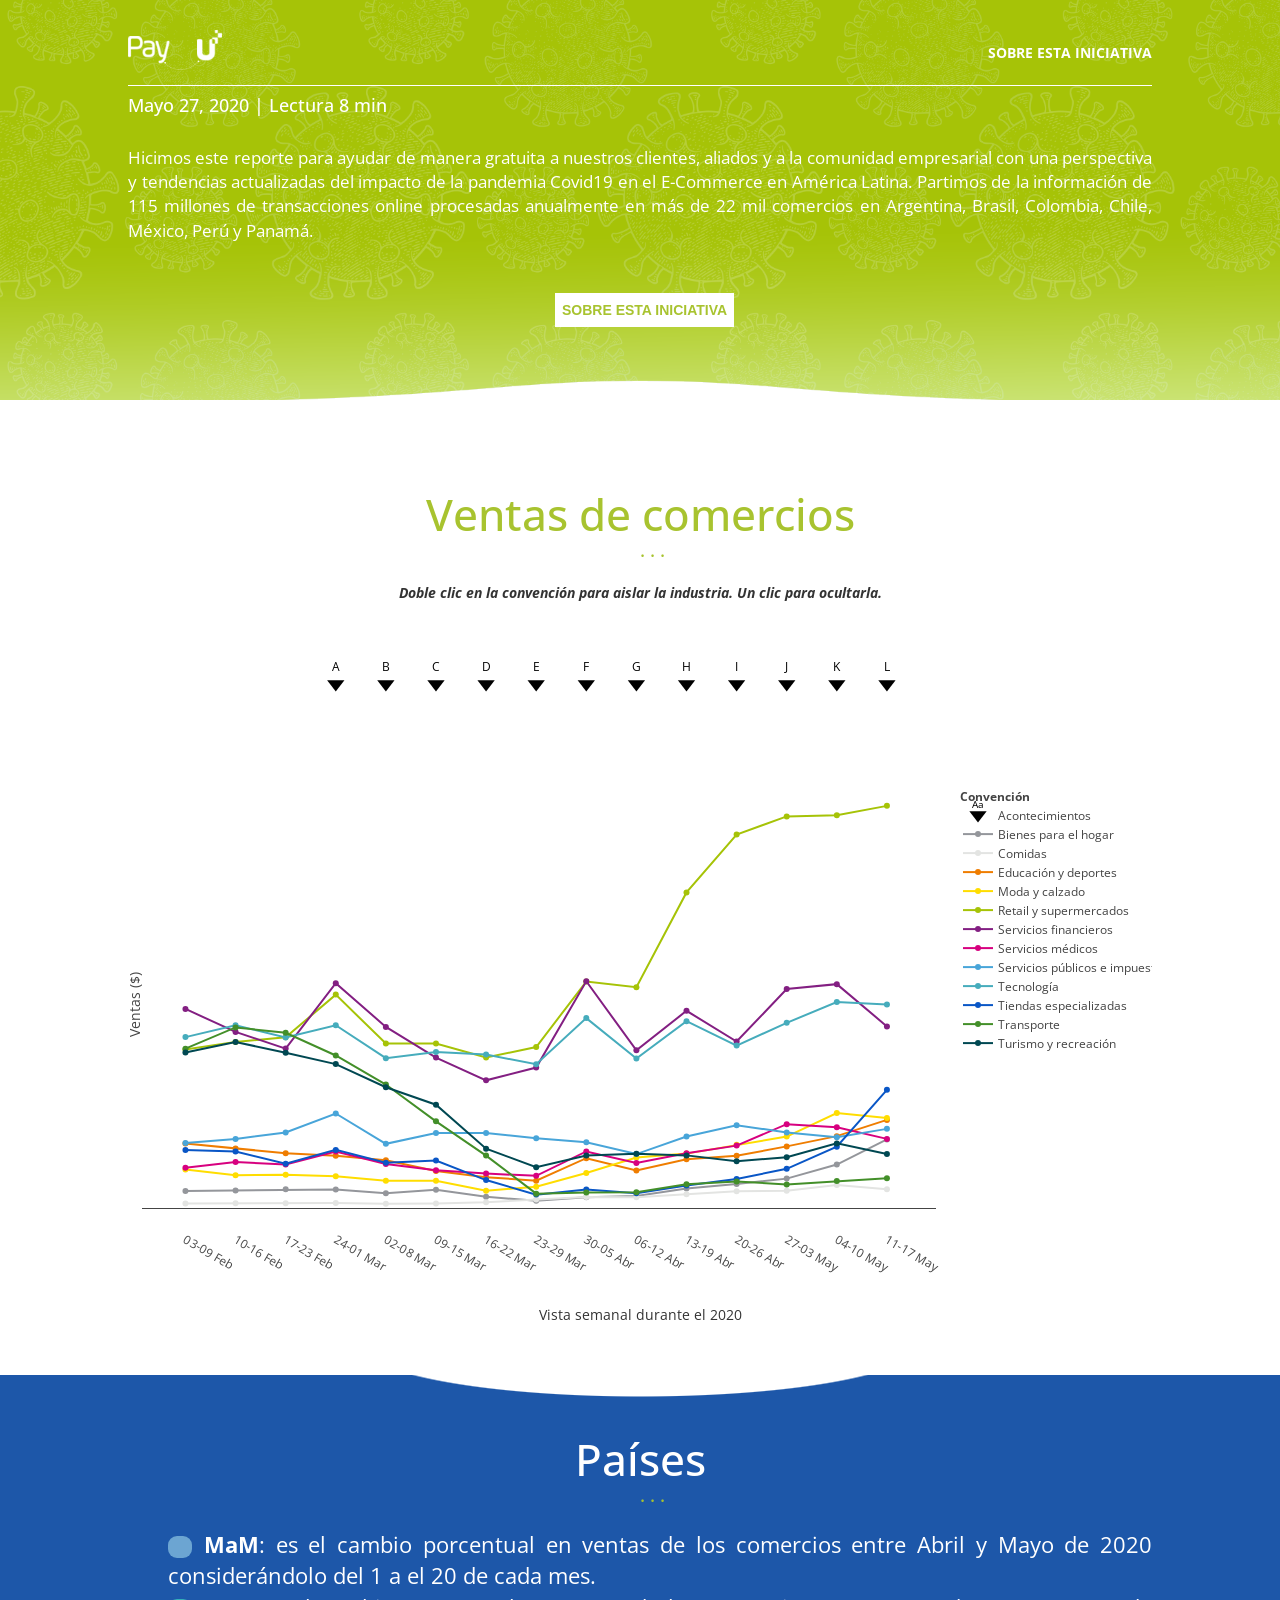
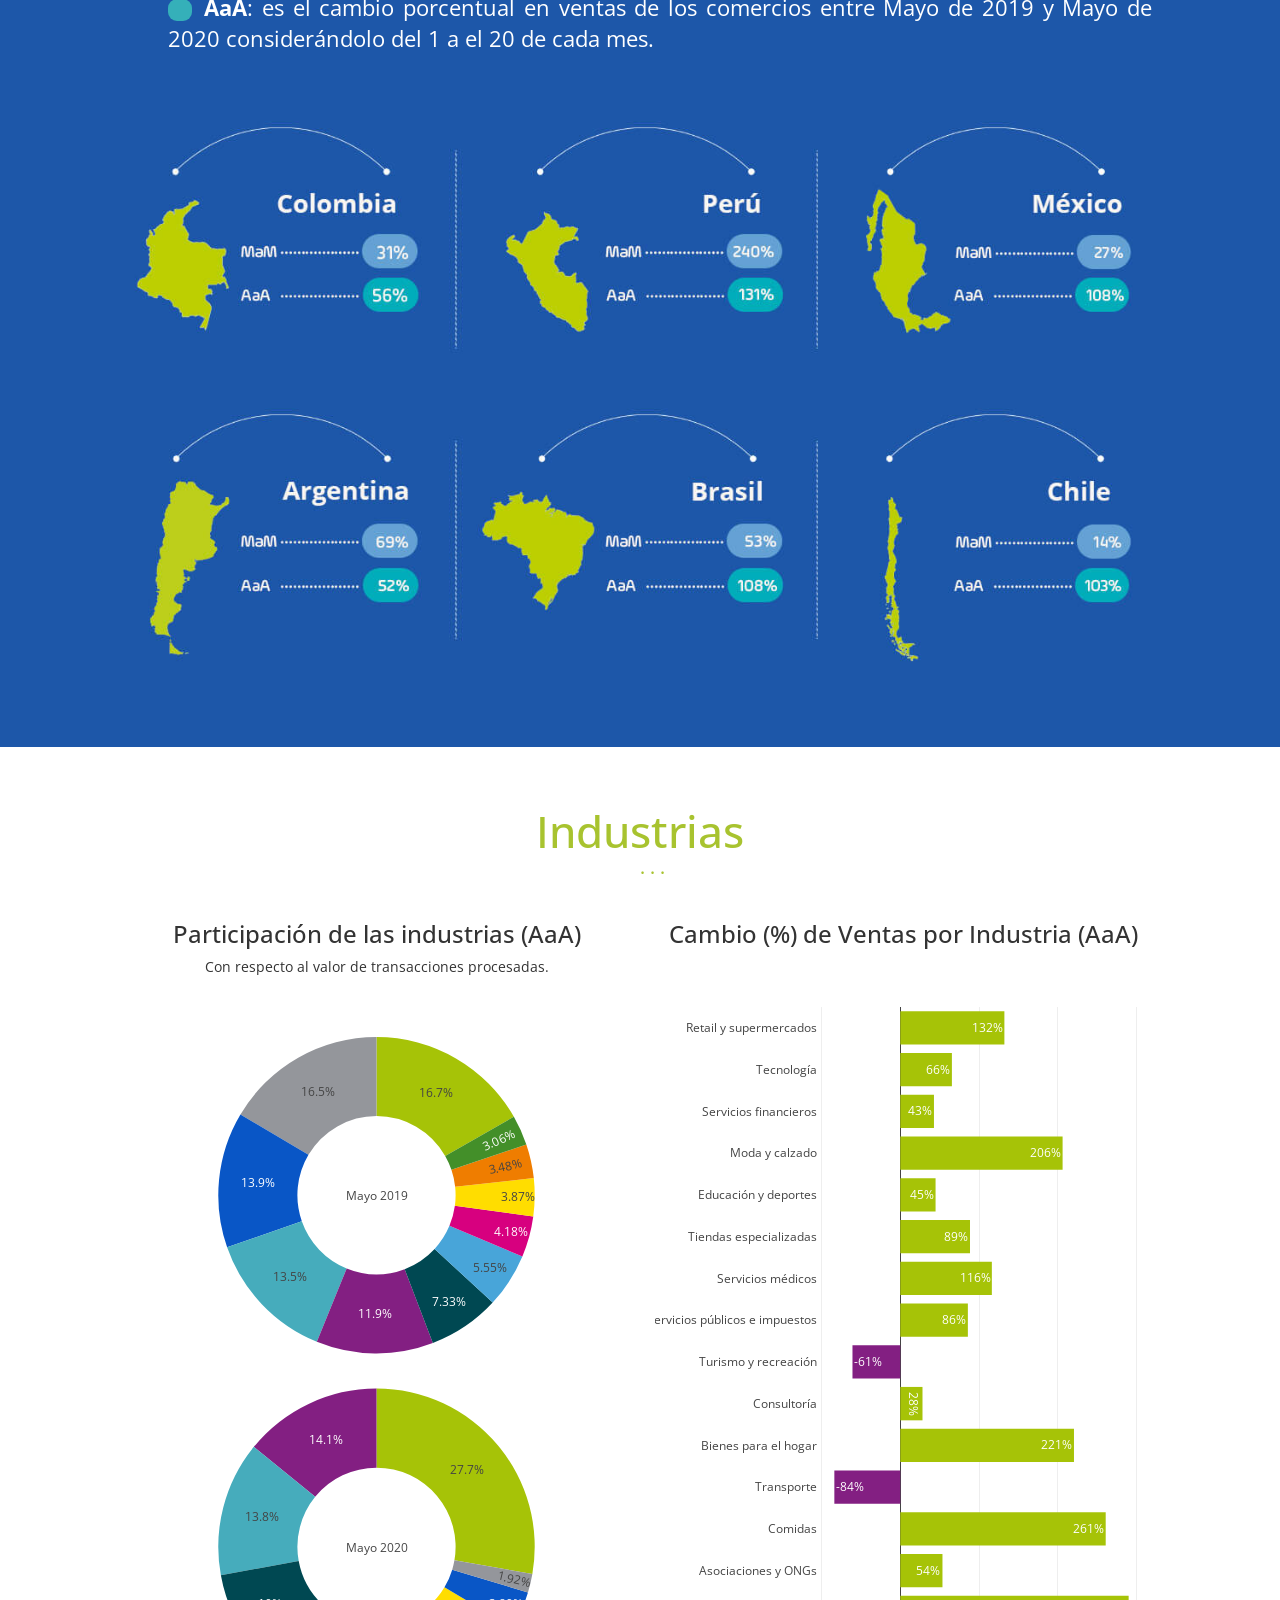
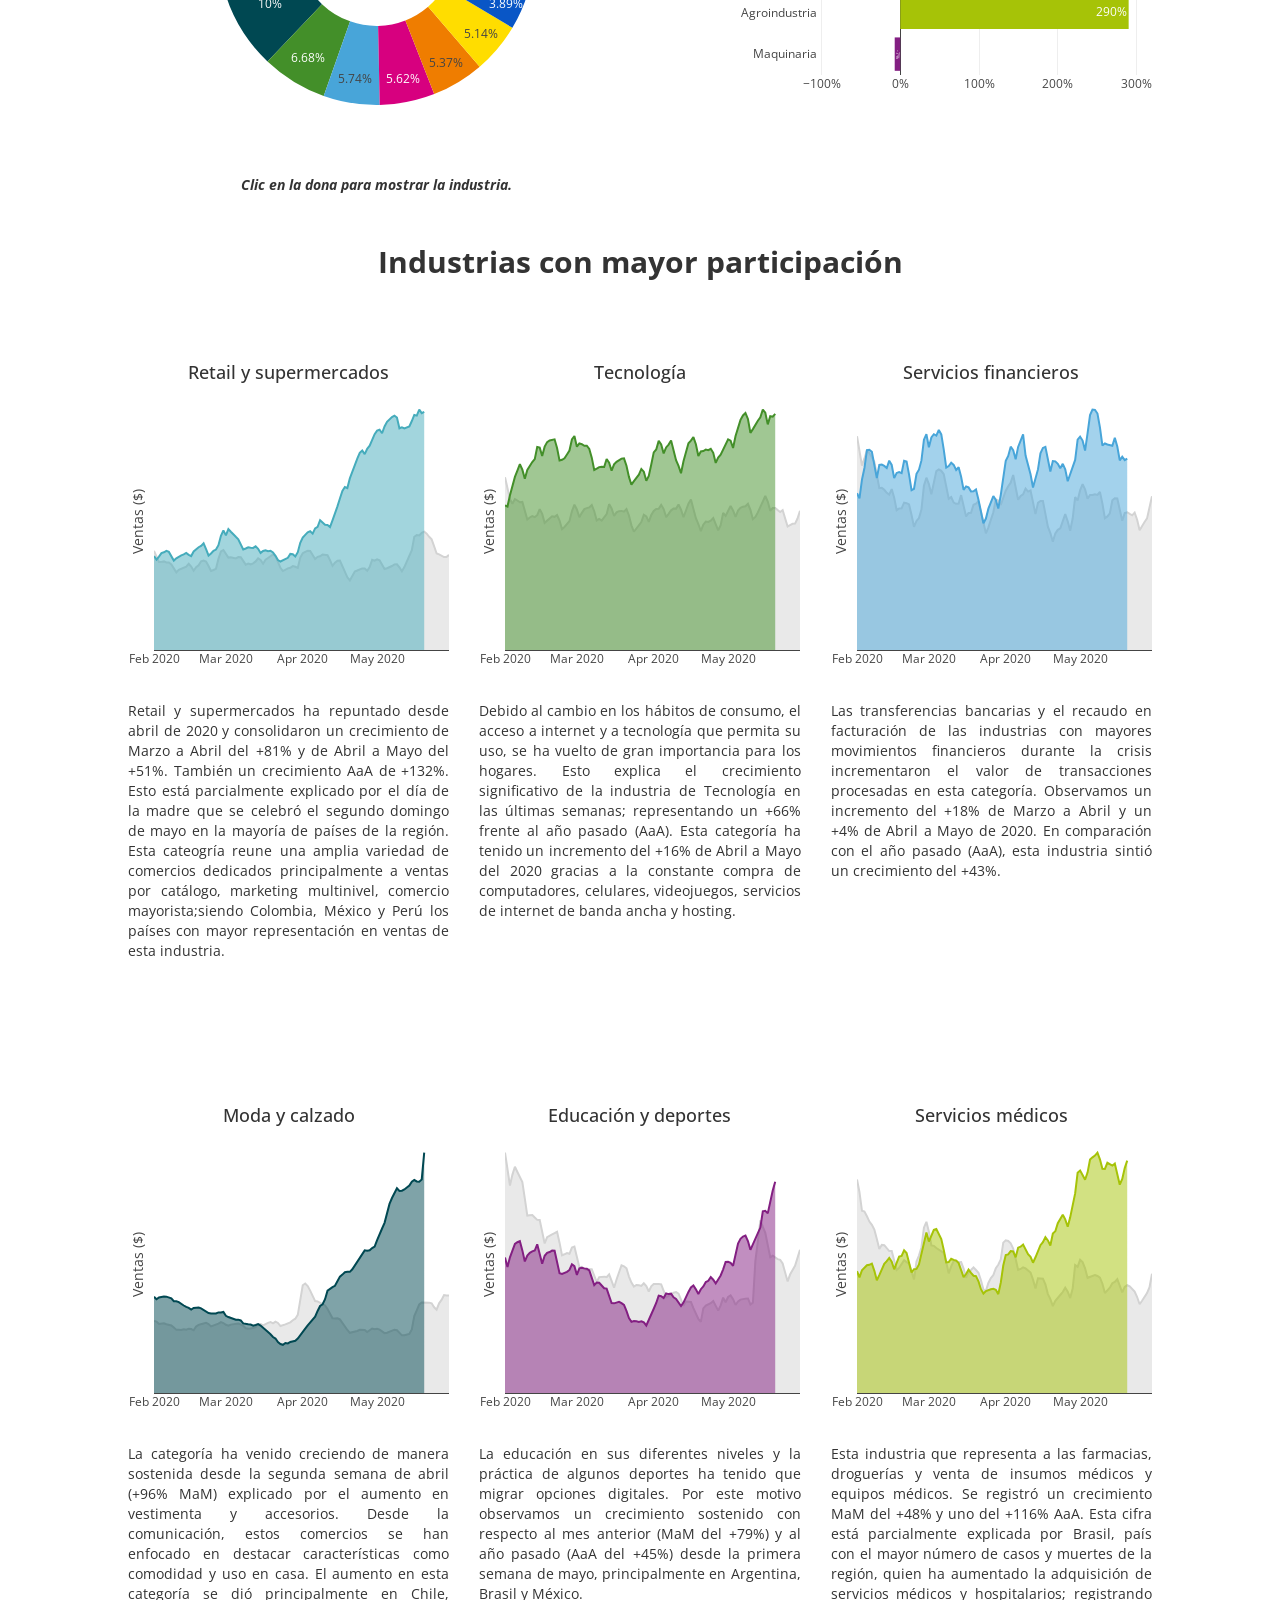
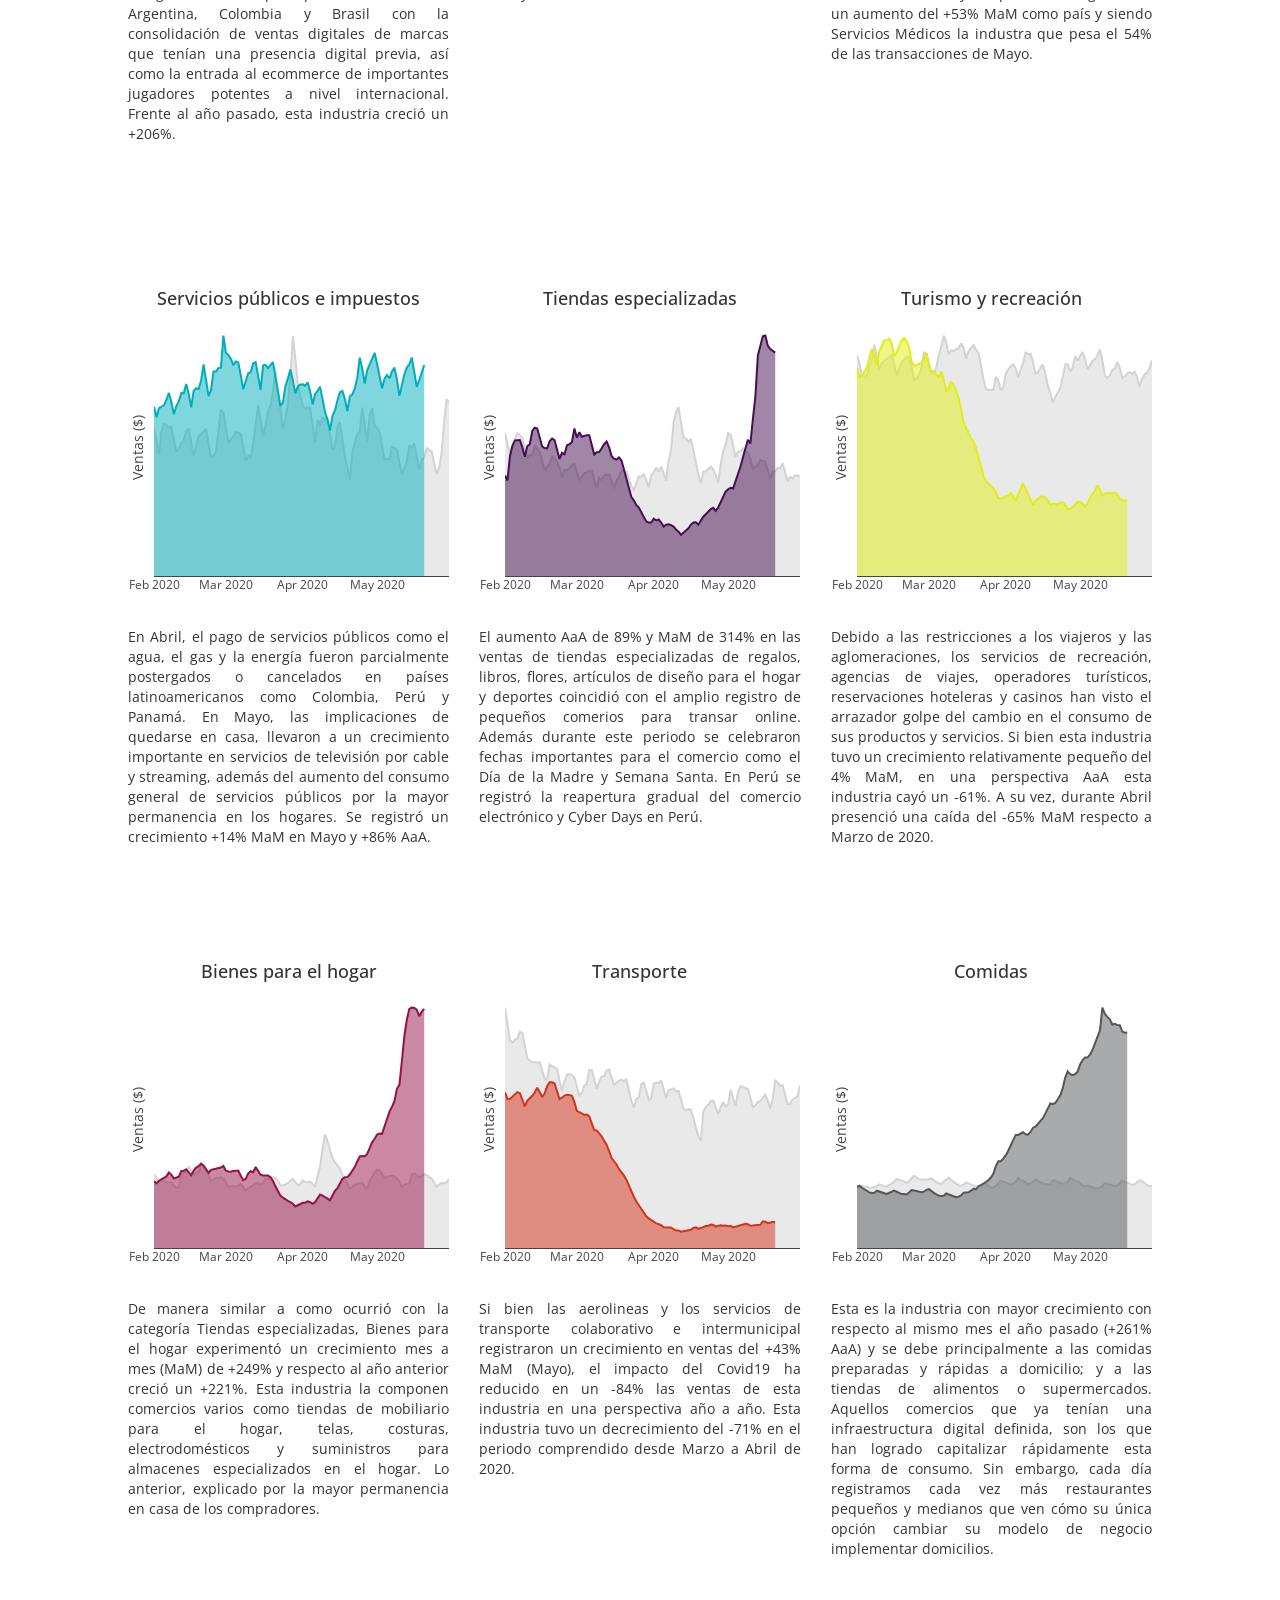
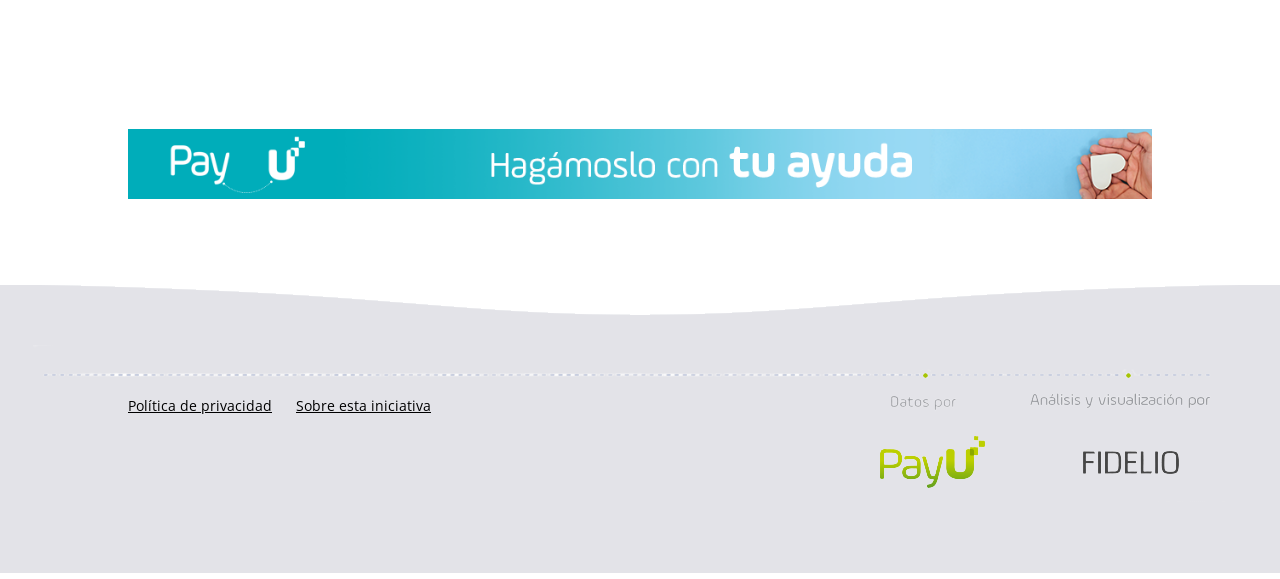
==== commit d6f3f3c4: "Update 2020-05-27 11:38:27" ====
--- a/index.html
+++ b/index.html
@@ -235,12 +235,12 @@
 </div>
 </div>
 <div id="texto_desktop">
-<div id="htmlwidget-58b5a99f458ad9a87c66" style="width:100%;height:672px;" class="plotly html-widget"></div>
-<script type="application/json" data-for="htmlwidget-58b5a99f458ad9a87c66">{"x":{"data":[{"x":["24-01 Mar","02-08 Mar","09-15 Mar","16-22 Mar","23-29 Mar","30-05 Abr","06-12 Abr","13-19 Abr","20-26 Abr","27-03 May","04-10 May","11-17 May"],"y":[0,0,0,0,0,0,0,0,0,0,0,0],"showlegend":true,"mode":"text+markers","marker":{"color":"rgba(0,0,0,1)","symbol":"triangle-down","size":15,"line":{"color":"rgba(0,0,0,1)"}},"text":["A","B","C","D","E","F","G","H","I","J","K","L"],"textposition":["top center","top center","top center","top center","top center","top center","top center","top center","top center","top center","top center","top center"],"hovertext":["<b>Feb 26<\/b>:<br>Latinoamérica reporta el <br>primer caso de COVID-19<br>en São Paulo","<b>Mar 07<\/b><br>Argentina registra la primera <br>muerte en América Latina.<br>Primeros casos en Colombia, <br>Argentina, Costa Rica y Paraguay","<b>Mar 11<\/b><br>La OMS cataloga al<br>covid19 como una pandemia.","<b>Mar 20<\/b><br>Toda América Latina presenta<br>casos confirmados de Covid19.<br>Ecuador y Perú implementan la cuarentena.<br>Colombia y Costa Rica cierran sus fronteras.","<b>Mar 23<\/b><br>Decretan cuarentena en<br>algunas regiones de Chile y Colombia","<b>Abr 02<\/b><br>24,544 casos en todos<br>los países de la región","<b>Abr 11<\/b><br>Brasil supera los 20,000<br>casos y las 1,000 muertes","<b>Abr 18<\/b><br>México alcanzó un nuevo<br>pico de casos confirmados: 6,875.","<b>Abr 26<\/b><br>Perú anuncia reactivación <br>de hasta un 90% de su economía<br> en fases.","<b>Abr 28<\/b><br>Casos de Covid19 ascienden a <br>un millón en América;<br>más de 60.000 muertos.","<b>May 06<\/b><br>Latinoamérica supera las 15,000 muertes.<br>Brasil es el país más afectado <br>con 8,000 fallecidos.","<b>May 16<\/b><br>Brasil es el cuarto país<br> con más casos confirmados <br>en el mundo"],"hoverinfo":["text","text","text","text","text","text","text","text","text","text","text","text"],"name":"Acontecimientos","type":"scatter","textfont":{"color":"rgba(0,0,0,1)"},"error_y":{"color":"rgba(0,0,0,1)"},"error_x":{"color":"rgba(0,0,0,1)"},"line":{"color":"rgba(0,0,0,1)"},"xaxis":"x","yaxis":"y","frame":null},{"x":["03-09 Feb","10-16 Feb","17-23 Feb","24-01 Mar","02-08 Mar","09-15 Mar","16-22 Mar","23-29 Mar","30-05 Abr","06-12 Abr","13-19 Abr","20-26 Abr","27-03 May","04-10 May","11-17 May"],"y":[1391234.15,1426518.93,1516128.94,1497522.07048026,1198054.07,1483390.5,925156.65,594447.23,872066.66,977907.06,1590693.5,1935775.75,2377678.35,3511540.36,5527171.42],"mode":"lines+markers","hovertemplate":["Semana: %{x}","Semana: %{x}","Semana: %{x}","Semana: %{x}","Semana: %{x}","Semana: %{x}","Semana: %{x}","Semana: %{x}","Semana: %{x}","Semana: %{x}","Semana: %{x}","Semana: %{x}","Semana: %{x}","Semana: %{x}","Semana: %{x}"],"fill":"none","type":"scatter","name":"Bienes para el hogar","marker":{"color":"rgba(148,150,155,1)","symbol":"circle","line":{"color":"rgba(148,150,155,1)"}},"textfont":{"color":"rgba(148,150,155,1)"},"error_y":{"color":"rgba(148,150,155,1)"},"error_x":{"color":"rgba(148,150,155,1)"},"line":{"color":"rgba(148,150,155,1)"},"xaxis":"x","yaxis":"y2","frame":null},{"x":["03-09 Feb","10-16 Feb","17-23 Feb","24-01 Mar","02-08 Mar","09-15 Mar","16-22 Mar","23-29 Mar","30-05 Abr","06-12 Abr","13-19 Abr","20-26 Abr","27-03 May","04-10 May","11-17 May"],"y":[375823.23,402354.6,402443.64,419104.197839733,357581.08,385068.18,479135.14,700198.13,903416.35,883533.19,1128645.28,1364672.95,1401464.94,1864195.24,1512577.38],"mode":"lines+markers","hovertemplate":["Semana: %{x}","Semana: %{x}","Semana: %{x}","Semana: %{x}","Semana: %{x}","Semana: %{x}","Semana: %{x}","Semana: %{x}","Semana: %{x}","Semana: %{x}","Semana: %{x}","Semana: %{x}","Semana: %{x}","Semana: %{x}","Semana: %{x}"],"fill":"none","type":"scatter","name":"Comidas","marker":{"color":"rgba(227,228,226,1)","symbol":"circle","line":{"color":"rgba(227,228,226,1)"}},"textfont":{"color":"rgba(227,228,226,1)"},"error_y":{"color":"rgba(227,228,226,1)"},"error_x":{"color":"rgba(227,228,226,1)"},"line":{"color":"rgba(227,228,226,1)"},"xaxis":"x","yaxis":"y2","frame":null},{"x":["03-09 Feb","10-16 Feb","17-23 Feb","24-01 Mar","02-08 Mar","09-15 Mar","16-22 Mar","23-29 Mar","30-05 Abr","06-12 Abr","13-19 Abr","20-26 Abr","27-03 May","04-10 May","11-17 May"],"y":[5196499.29,4799942.88,4419456.84,4212842.79051242,3851864.09,2984761.48,2494540.84,2211969.45,4021857.5,3030169.89,3929198.91,4213773.84,4971024.14,5793430.86,7100821.07],"mode":"lines+markers","hovertemplate":["Semana: %{x}","Semana: %{x}","Semana: %{x}","Semana: %{x}","Semana: %{x}","Semana: %{x}","Semana: %{x}","Semana: %{x}","Semana: %{x}","Semana: %{x}","Semana: %{x}","Semana: %{x}","Semana: %{x}","Semana: %{x}","Semana: %{x}"],"fill":"none","type":"scatter","name":"Educación y deportes","marker":{"color":"rgba(239,125,0,1)","symbol":"circle","line":{"color":"rgba(239,125,0,1)"}},"textfont":{"color":"rgba(239,125,0,1)"},"error_y":{"color":"rgba(239,125,0,1)"},"error_x":{"color":"rgba(239,125,0,1)"},"line":{"color":"rgba(239,125,0,1)"},"xaxis":"x","yaxis":"y2","frame":null},{"x":["03-09 Feb","10-16 Feb","17-23 Feb","24-01 Mar","02-08 Mar","09-15 Mar","16-22 Mar","23-29 Mar","30-05 Abr","06-12 Abr","13-19 Abr","20-26 Abr","27-03 May","04-10 May","11-17 May"],"y":[3117460.7,2649102.85,2680618.87,2567190.73869987,2199169.39,2208184.01,1402755.36,1721992.38,2832311.22,4076475.08,4388721.08,5102595.21,5756556.32,7650348.4,7258575.26],"mode":"lines+markers","hovertemplate":["Semana: %{x}","Semana: %{x}","Semana: %{x}","Semana: %{x}","Semana: %{x}","Semana: %{x}","Semana: %{x}","Semana: %{x}","Semana: %{x}","Semana: %{x}","Semana: %{x}","Semana: %{x}","Semana: %{x}","Semana: %{x}","Semana: %{x}"],"fill":"none","type":"scatter","name":"Moda y calzado","marker":{"color":"rgba(255,221,0,1)","symbol":"circle","line":{"color":"rgba(255,221,0,1)"}},"textfont":{"color":"rgba(255,221,0,1)"},"error_y":{"color":"rgba(255,221,0,1)"},"error_x":{"color":"rgba(255,221,0,1)"},"line":{"color":"rgba(255,221,0,1)"},"xaxis":"x","yaxis":"y2","frame":null},{"x":["03-09 Feb","10-16 Feb","17-23 Feb","24-01 Mar","02-08 Mar","09-15 Mar","16-22 Mar","23-29 Mar","30-05 Abr","06-12 Abr","13-19 Abr","20-26 Abr","27-03 May","04-10 May","11-17 May"],"y":[12759767.4,13376643.87,13741021,17178706.7175354,13240366.74,13240127.31,12121575.58,12965008.14,18232632.37,17780009.97,25400283.62,30052660.77,31516210.71,31606719.96,32362590.3],"mode":"lines+markers","hovertemplate":["Semana: %{x}","Semana: %{x}","Semana: %{x}","Semana: %{x}","Semana: %{x}","Semana: %{x}","Semana: %{x}","Semana: %{x}","Semana: %{x}","Semana: %{x}","Semana: %{x}","Semana: %{x}","Semana: %{x}","Semana: %{x}","Semana: %{x}"],"fill":"none","type":"scatter","name":"Retail y supermercados","marker":{"color":"rgba(166,195,7,1)","symbol":"circle","line":{"color":"rgba(166,195,7,1)"}},"textfont":{"color":"rgba(166,195,7,1)"},"error_y":{"color":"rgba(166,195,7,1)"},"error_x":{"color":"rgba(166,195,7,1)"},"line":{"color":"rgba(166,195,7,1)"},"xaxis":"x","yaxis":"y2","frame":null},{"x":["03-09 Feb","10-16 Feb","17-23 Feb","24-01 Mar","02-08 Mar","09-15 Mar","16-22 Mar","23-29 Mar","30-05 Abr","06-12 Abr","13-19 Abr","20-26 Abr","27-03 May","04-10 May","11-17 May"],"y":[16027651.95,14176236.37,12838175.23,18092294.4698342,14580577.71,12117186.84,10284334.48,11313494.63,18251799.63,12694071.22,15876182.07,13408634.06,17624144.23,18022682.27,14622949.55],"mode":"lines+markers","hovertemplate":["Semana: %{x}","Semana: %{x}","Semana: %{x}","Semana: %{x}","Semana: %{x}","Semana: %{x}","Semana: %{x}","Semana: %{x}","Semana: %{x}","Semana: %{x}","Semana: %{x}","Semana: %{x}","Semana: %{x}","Semana: %{x}","Semana: %{x}"],"fill":"none","type":"scatter","name":"Servicios financieros","marker":{"color":"rgba(131,31,130,1)","symbol":"circle","line":{"color":"rgba(131,31,130,1)"}},"textfont":{"color":"rgba(131,31,130,1)"},"error_y":{"color":"rgba(131,31,130,1)"},"error_x":{"color":"rgba(131,31,130,1)"},"line":{"color":"rgba(131,31,130,1)"},"xaxis":"x","yaxis":"y2","frame":null},{"x":["03-09 Feb","10-16 Feb","17-23 Feb","24-01 Mar","02-08 Mar","09-15 Mar","16-22 Mar","23-29 Mar","30-05 Abr","06-12 Abr","13-19 Abr","20-26 Abr","27-03 May","04-10 May","11-17 May"],"y":[3247678.13,3713479.38,3504401.18,4562654.29555532,3548204.21,3048415.91,2784574.07,2602823.26,4561395.55,3639828.66,4410801.71,5031963.99,6759786.96999999,6516968.72,5574214.25],"mode":"lines+markers","hovertemplate":["Semana: %{x}","Semana: %{x}","Semana: %{x}","Semana: %{x}","Semana: %{x}","Semana: %{x}","Semana: %{x}","Semana: %{x}","Semana: %{x}","Semana: %{x}","Semana: %{x}","Semana: %{x}","Semana: %{x}","Semana: %{x}","Semana: %{x}"],"fill":"none","type":"scatter","name":"Servicios médicos","marker":{"color":"rgba(215,0,127,1)","symbol":"circle","line":{"color":"rgba(215,0,127,1)"}},"textfont":{"color":"rgba(215,0,127,1)"},"error_y":{"color":"rgba(215,0,127,1)"},"error_x":{"color":"rgba(215,0,127,1)"},"line":{"color":"rgba(215,0,127,1)"},"xaxis":"x","yaxis":"y2","frame":null},{"x":["03-09 Feb","10-16 Feb","17-23 Feb","24-01 Mar","02-08 Mar","09-15 Mar","16-22 Mar","23-29 Mar","30-05 Abr","06-12 Abr","13-19 Abr","20-26 Abr","27-03 May","04-10 May","11-17 May"],"y":[5247698.03,5573116.06,6089647.37,7615112.91448629,5174560.68,6047339.19,6055994.69,5620138.52,5296886.33,4351743.94,5765794.04,6673048.51,6094941.42,5707261.65,6379601.86],"mode":"lines+markers","hovertemplate":["Semana: %{x}","Semana: %{x}","Semana: %{x}","Semana: %{x}","Semana: %{x}","Semana: %{x}","Semana: %{x}","Semana: %{x}","Semana: %{x}","Semana: %{x}","Semana: %{x}","Semana: %{x}","Semana: %{x}","Semana: %{x}","Semana: %{x}"],"fill":"none","type":"scatter","name":"Servicios públicos e impuestos","marker":{"color":"rgba(72,165,217,1)","symbol":"circle","line":{"color":"rgba(72,165,217,1)"}},"textfont":{"color":"rgba(72,165,217,1)"},"error_y":{"color":"rgba(72,165,217,1)"},"error_x":{"color":"rgba(72,165,217,1)"},"line":{"color":"rgba(72,165,217,1)"},"xaxis":"x","yaxis":"y2","frame":null},{"x":["03-09 Feb","10-16 Feb","17-23 Feb","24-01 Mar","02-08 Mar","09-15 Mar","16-22 Mar","23-29 Mar","30-05 Abr","06-12 Abr","13-19 Abr","20-26 Abr","27-03 May","04-10 May","11-17 May"],"y":[13759613.99,14708153.26,13728147.54,14715544.4540415,12065121.59,12565671.46,12355105.56,11581532.93,15290018.28,12040270.29,15043443.61,13075690.46,14907206.82,16582803.21,16376289.19],"mode":"lines+markers","hovertemplate":["Semana: %{x}","Semana: %{x}","Semana: %{x}","Semana: %{x}","Semana: %{x}","Semana: %{x}","Semana: %{x}","Semana: %{x}","Semana: %{x}","Semana: %{x}","Semana: %{x}","Semana: %{x}","Semana: %{x}","Semana: %{x}","Semana: %{x}"],"fill":"none","type":"scatter","name":"Tecnología","marker":{"color":"rgba(70,172,188,1)","symbol":"circle","line":{"color":"rgba(70,172,188,1)"}},"textfont":{"color":"rgba(70,172,188,1)"},"error_y":{"color":"rgba(70,172,188,1)"},"error_x":{"color":"rgba(70,172,188,1)"},"line":{"color":"rgba(70,172,188,1)"},"xaxis":"x","yaxis":"y2","frame":null},{"x":["03-09 Feb","10-16 Feb","17-23 Feb","24-01 Mar","02-08 Mar","09-15 Mar","16-22 Mar","23-29 Mar","30-05 Abr","06-12 Abr","13-19 Abr","20-26 Abr","27-03 May","04-10 May","11-17 May"],"y":[4673014.34000001,4550986.24,3578664.73,4689599.71272543,3663453.08,3832735.93,2261535.62,1090727.85,1501097.01,1205180.33,1818104.03,2347201.84,3165001.4,4949651.52,9521541.01],"mode":"lines+markers","hovertemplate":["Semana: %{x}","Semana: %{x}","Semana: %{x}","Semana: %{x}","Semana: %{x}","Semana: %{x}","Semana: %{x}","Semana: %{x}","Semana: %{x}","Semana: %{x}","Semana: %{x}","Semana: %{x}","Semana: %{x}","Semana: %{x}","Semana: %{x}"],"fill":"none","type":"scatter","name":"Tiendas especializadas","marker":{"color":"rgba(9,86,198,1)","symbol":"circle","line":{"color":"rgba(9,86,198,1)"}},"textfont":{"color":"rgba(9,86,198,1)"},"error_y":{"color":"rgba(9,86,198,1)"},"error_x":{"color":"rgba(9,86,198,1)"},"line":{"color":"rgba(9,86,198,1)"},"xaxis":"x","yaxis":"y2","frame":null},{"x":["03-09 Feb","10-16 Feb","17-23 Feb","24-01 Mar","02-08 Mar","09-15 Mar","16-22 Mar","23-29 Mar","30-05 Abr","06-12 Abr","13-19 Abr","20-26 Abr","27-03 May","04-10 May","11-17 May"],"y":[12830819.65,14541282.45,14107050.61,12283125.0242611,9945118.89,6985432.79,4228067.88,1167341.21,1256170.38,1279666.72,1930342.78,2155309.86,1900773.38,2176672.71,2405316.76],"mode":"lines+markers","hovertemplate":["Semana: %{x}","Semana: %{x}","Semana: %{x}","Semana: %{x}","Semana: %{x}","Semana: %{x}","Semana: %{x}","Semana: %{x}","Semana: %{x}","Semana: %{x}","Semana: %{x}","Semana: %{x}","Semana: %{x}","Semana: %{x}","Semana: %{x}"],"fill":"none","type":"scatter","name":"Transporte","marker":{"color":"rgba(67,143,41,1)","symbol":"circle","line":{"color":"rgba(67,143,41,1)"}},"textfont":{"color":"rgba(67,143,41,1)"},"error_y":{"color":"rgba(67,143,41,1)"},"error_x":{"color":"rgba(67,143,41,1)"},"line":{"color":"rgba(67,143,41,1)"},"xaxis":"x","yaxis":"y2","frame":null},{"x":["03-09 Feb","10-16 Feb","17-23 Feb","24-01 Mar","02-08 Mar","09-15 Mar","16-22 Mar","23-29 Mar","30-05 Abr","06-12 Abr","13-19 Abr","20-26 Abr","27-03 May","04-10 May","11-17 May"],"y":[12525092.68,13364978.26,12507058.23,11588449.9258283,9724847.32,8323520.93,4780368.14,3299273.36,4231166.9,4376259.11,4247041.1,3766384.3,4100553.49,5211953.39,4355616.21],"mode":"lines+markers","hovertemplate":["Semana: %{x}","Semana: %{x}","Semana: %{x}","Semana: %{x}","Semana: %{x}","Semana: %{x}","Semana: %{x}","Semana: %{x}","Semana: %{x}","Semana: %{x}","Semana: %{x}","Semana: %{x}","Semana: %{x}","Semana: %{x}","Semana: %{x}"],"fill":"none","type":"scatter","name":"Turismo y recreación","marker":{"color":"rgba(0,72,82,1)","symbol":"circle","line":{"color":"rgba(0,72,82,1)"}},"textfont":{"color":"rgba(0,72,82,1)"},"error_y":{"color":"rgba(0,72,82,1)"},"error_x":{"color":"rgba(0,72,82,1)"},"line":{"color":"rgba(0,72,82,1)"},"xaxis":"x","yaxis":"y2","frame":null}],"layout":{"xaxis":{"domain":[0,1],"automargin":true,"title":"","zeroline":false,"showline":false,"showticklabels":true,"showgrid":false,"fixedrange":true,"type":"category","categoryorder":"array","categoryarray":["03-09 Feb","10-16 Feb","17-23 Feb","24-01 Mar","02-08 Mar","09-15 Mar","16-22 Mar","23-29 Mar","30-05 Abr","06-12 Abr","13-19 Abr","20-26 Abr","27-03 May","04-10 May","11-17 May",null],"anchor":"y2","ticktext":["02-08 Mar","03-09 Feb","04-10 May","06-12 Abr","09-15 Mar","10-16 Feb","11-17 May","13-19 Abr","16-22 Mar","17-23 Feb","20-26 Abr","23-29 Mar","24-01 Mar","27-03 May","30-05 Abr","02-08 Mar","03-09 Feb","04-10 May","06-12 Abr","09-15 Mar","10-16 Feb","11-17 May","13-19 Abr","16-22 Mar","17-23 Feb","20-26 Abr","23-29 Mar","24-01 Mar","27-03 May","30-05 Abr","02-08 Mar","03-09 Feb","04-10 May","06-12 Abr","09-15 Mar","10-16 Feb","11-17 May","13-19 Abr","16-22 Mar","17-23 Feb","20-26 Abr","23-29 Mar","24-01 Mar","27-03 May","30-05 Abr","02-08 Mar","03-09 Feb","04-10 May","06-12 Abr","09-15 Mar","10-16 Feb","11-17 May","13-19 Abr","16-22 Mar","17-23 Feb","20-26 Abr","23-29 Mar","24-01 Mar","27-03 May","30-05 Abr","02-08 Mar","03-09 Feb","04-10 May","06-12 Abr","09-15 Mar","10-16 Feb","11-17 May","13-19 Abr","16-22 Mar","17-23 Feb","20-26 Abr","23-29 Mar","24-01 Mar","27-03 May","30-05 Abr","02-08 Mar","03-09 Feb","04-10 May","06-12 Abr","09-15 Mar","10-16 Feb","11-17 May","13-19 Abr","16-22 Mar","17-23 Feb","20-26 Abr","23-29 Mar","24-01 Mar","27-03 May","30-05 Abr","02-08 Mar","03-09 Feb","04-10 May","06-12 Abr","09-15 Mar","10-16 Feb","11-17 May","13-19 Abr","16-22 Mar","17-23 Feb","20-26 Abr","23-29 Mar","24-01 Mar","27-03 May","30-05 Abr","02-08 Mar","03-09 Feb","04-10 May","06-12 Abr","09-15 Mar","10-16 Feb","11-17 May","13-19 Abr","16-22 Mar","17-23 Feb","20-26 Abr","23-29 Mar","24-01 Mar","27-03 May","30-05 Abr","02-08 Mar","03-09 Feb","04-10 May","06-12 Abr","09-15 Mar","10-16 Feb","11-17 May","13-19 Abr","16-22 Mar","17-23 Feb","20-26 Abr","23-29 Mar","24-01 Mar","27-03 May","30-05 Abr","02-08 Mar","03-09 Feb","04-10 May","06-12 Abr","09-15 Mar","10-16 Feb","11-17 May","13-19 Abr","16-22 Mar","17-23 Feb","20-26 Abr","23-29 Mar","24-01 Mar","27-03 May","30-05 Abr","02-08 Mar","03-09 Feb","04-10 May","06-12 Abr","09-15 Mar","10-16 Feb","11-17 May","13-19 Abr","16-22 Mar","17-23 Feb","20-26 Abr","23-29 Mar","24-01 Mar","27-03 May","30-05 Abr","02-08 Mar","03-09 Feb","04-10 May","06-12 Abr","09-15 Mar","10-16 Feb","11-17 May","13-19 Abr","16-22 Mar","17-23 Feb","20-26 Abr","23-29 Mar","24-01 Mar","27-03 May","30-05 Abr"]},"yaxis2":{"domain":[0,0.73],"automargin":true,"title":"Ventas ($)","showgrid":false,"showticklabels":false,"fixedrange":true,"anchor":"x"},"yaxis":{"domain":[0.77,1],"automargin":true,"title":"","zeroline":false,"showline":false,"showticklabels":false,"showgrid":false,"fixedrange":true,"anchor":"x"},"annotations":[],"shapes":[],"images":[],"margin":{"b":0,"l":0,"t":0,"r":0,"pad":0},"hovermode":"closest","showlegend":true,"title":{"text":"TPV: Semana and Industria","font":{"family":"Open Sans","font-size":"17px","color":"#363636","font-weight":"bold"}},"font":{"family":"Open Sans"},"legend":{"title":{"text":"<b>Convención<\/b>"},"orientation":"v","yanchor":"center","xanchor":"center","x":1.15,"y":0.5,"valign":"middle"}},"attrs":{"1e741f5121a":{"x":{},"y":{},"showlegend":true,"mode":"text","marker":{"size":15},"text":{},"textposition":"top center","hovertext":{},"hoverinfo":"text","name":"Acontecimientos","color":["black"],"symbol":{},"alpha_stroke":1,"sizes":[10,100],"spans":[1,20],"symbols":"triangle-down","type":"scatter"},"1e743e064131":{"x":{},"y":{},"mode":"lines","hovertemplate":"Semana: %{x}","fill":"none","color":{},"symbol":{},"colors":{},"alpha_stroke":1,"sizes":[10,100],"spans":[1,20],"symbols":{},"type":"scatter","inherit":true}},"source":"A","config":{"showSendToCloud":false,"displayModeBar":false},"highlight":{"on":"plotly_click","persistent":false,"dynamic":false,"selectize":false,"opacityDim":0.2,"selected":{"opacity":1},"debounce":0},"subplot":true,"shinyEvents":["plotly_hover","plotly_click","plotly_selected","plotly_relayout","plotly_brushed","plotly_brushing","plotly_clickannotation","plotly_doubleclick","plotly_deselect","plotly_afterplot","plotly_sunburstclick"],"base_url":"https://plot.ly"},"evals":[],"jsHooks":[]}</script>
+<div id="htmlwidget-a111f855248985fe9573" style="width:100%;height:672px;" class="plotly html-widget"></div>
+<script type="application/json" data-for="htmlwidget-a111f855248985fe9573">{"x":{"data":[{"x":["24-01 Mar","02-08 Mar","09-15 Mar","16-22 Mar","23-29 Mar","30-05 Abr","06-12 Abr","13-19 Abr","20-26 Abr","27-03 May","04-10 May","11-17 May"],"y":[0,0,0,0,0,0,0,0,0,0,0,0],"showlegend":true,"mode":"text+markers","marker":{"color":"rgba(0,0,0,1)","symbol":"triangle-down","size":15,"line":{"color":"rgba(0,0,0,1)"}},"text":["A","B","C","D","E","F","G","H","I","J","K","L"],"textposition":["top center","top center","top center","top center","top center","top center","top center","top center","top center","top center","top center","top center"],"hovertext":["<b>Feb 26<\/b>:<br>Latinoamérica reporta el <br>primer caso de COVID-19<br>en São Paulo","<b>Mar 07<\/b><br>Argentina registra la primera <br>muerte en América Latina.<br>Primeros casos en Colombia, <br>Argentina, Costa Rica y Paraguay","<b>Mar 11<\/b><br>La OMS cataloga al<br>covid19 como una pandemia.","<b>Mar 20<\/b><br>Toda América Latina presenta<br>casos confirmados de Covid19.<br>Ecuador y Perú implementan la cuarentena.<br>Colombia y Costa Rica cierran sus fronteras.","<b>Mar 23<\/b><br>Decretan cuarentena en<br>algunas regiones de Chile y Colombia","<b>Abr 02<\/b><br>24,544 casos en todos<br>los países de la región","<b>Abr 11<\/b><br>Brasil supera los 20,000<br>casos y las 1,000 muertes","<b>Abr 18<\/b><br>México alcanzó un nuevo<br>pico de casos confirmados: 6,875.","<b>Abr 26<\/b><br>Perú anuncia reactivación <br>de hasta un 90% de su economía<br> en fases.","<b>Abr 28<\/b><br>Casos de Covid19 ascienden a <br>un millón en América;<br>más de 60.000 muertos.","<b>May 06<\/b><br>Latinoamérica supera las 15,000 muertes.<br>Brasil es el país más afectado <br>con 8,000 fallecidos.","<b>May 16<\/b><br>Brasil es el cuarto país<br> con más casos confirmados <br>en el mundo"],"hoverinfo":["text","text","text","text","text","text","text","text","text","text","text","text"],"name":"Acontecimientos","type":"scatter","textfont":{"color":"rgba(0,0,0,1)"},"error_y":{"color":"rgba(0,0,0,1)"},"error_x":{"color":"rgba(0,0,0,1)"},"line":{"color":"rgba(0,0,0,1)"},"xaxis":"x","yaxis":"y","frame":null},{"x":["03-09 Feb","10-16 Feb","17-23 Feb","24-01 Mar","02-08 Mar","09-15 Mar","16-22 Mar","23-29 Mar","30-05 Abr","06-12 Abr","13-19 Abr","20-26 Abr","27-03 May","04-10 May","11-17 May"],"y":[1391234.15,1426518.93,1516128.94,1497522.07048026,1198054.07,1483390.5,925156.65,594447.23,872066.66,977907.06,1590693.5,1935775.75,2377678.35,3511540.36,5527171.42],"mode":"lines+markers","hovertemplate":["Semana: %{x}","Semana: %{x}","Semana: %{x}","Semana: %{x}","Semana: %{x}","Semana: %{x}","Semana: %{x}","Semana: %{x}","Semana: %{x}","Semana: %{x}","Semana: %{x}","Semana: %{x}","Semana: %{x}","Semana: %{x}","Semana: %{x}"],"fill":"none","type":"scatter","name":"Bienes para el hogar","marker":{"color":"rgba(148,150,155,1)","symbol":"circle","line":{"color":"rgba(148,150,155,1)"}},"textfont":{"color":"rgba(148,150,155,1)"},"error_y":{"color":"rgba(148,150,155,1)"},"error_x":{"color":"rgba(148,150,155,1)"},"line":{"color":"rgba(148,150,155,1)"},"xaxis":"x","yaxis":"y2","frame":null},{"x":["03-09 Feb","10-16 Feb","17-23 Feb","24-01 Mar","02-08 Mar","09-15 Mar","16-22 Mar","23-29 Mar","30-05 Abr","06-12 Abr","13-19 Abr","20-26 Abr","27-03 May","04-10 May","11-17 May"],"y":[375823.23,402354.6,402443.64,419104.197839733,357581.08,385068.18,479135.14,700198.13,903416.35,883533.19,1128645.28,1364672.95,1401464.94,1864195.24,1512577.38],"mode":"lines+markers","hovertemplate":["Semana: %{x}","Semana: %{x}","Semana: %{x}","Semana: %{x}","Semana: %{x}","Semana: %{x}","Semana: %{x}","Semana: %{x}","Semana: %{x}","Semana: %{x}","Semana: %{x}","Semana: %{x}","Semana: %{x}","Semana: %{x}","Semana: %{x}"],"fill":"none","type":"scatter","name":"Comidas","marker":{"color":"rgba(227,228,226,1)","symbol":"circle","line":{"color":"rgba(227,228,226,1)"}},"textfont":{"color":"rgba(227,228,226,1)"},"error_y":{"color":"rgba(227,228,226,1)"},"error_x":{"color":"rgba(227,228,226,1)"},"line":{"color":"rgba(227,228,226,1)"},"xaxis":"x","yaxis":"y2","frame":null},{"x":["03-09 Feb","10-16 Feb","17-23 Feb","24-01 Mar","02-08 Mar","09-15 Mar","16-22 Mar","23-29 Mar","30-05 Abr","06-12 Abr","13-19 Abr","20-26 Abr","27-03 May","04-10 May","11-17 May"],"y":[5196499.29,4799942.88,4419456.84,4212842.79051242,3851864.09,2984761.48,2494540.84,2211969.45,4021857.5,3030169.89,3929198.91,4213773.84,4971024.14,5793430.86,7100821.07],"mode":"lines+markers","hovertemplate":["Semana: %{x}","Semana: %{x}","Semana: %{x}","Semana: %{x}","Semana: %{x}","Semana: %{x}","Semana: %{x}","Semana: %{x}","Semana: %{x}","Semana: %{x}","Semana: %{x}","Semana: %{x}","Semana: %{x}","Semana: %{x}","Semana: %{x}"],"fill":"none","type":"scatter","name":"Educación y deportes","marker":{"color":"rgba(239,125,0,1)","symbol":"circle","line":{"color":"rgba(239,125,0,1)"}},"textfont":{"color":"rgba(239,125,0,1)"},"error_y":{"color":"rgba(239,125,0,1)"},"error_x":{"color":"rgba(239,125,0,1)"},"line":{"color":"rgba(239,125,0,1)"},"xaxis":"x","yaxis":"y2","frame":null},{"x":["03-09 Feb","10-16 Feb","17-23 Feb","24-01 Mar","02-08 Mar","09-15 Mar","16-22 Mar","23-29 Mar","30-05 Abr","06-12 Abr","13-19 Abr","20-26 Abr","27-03 May","04-10 May","11-17 May"],"y":[3117460.7,2649102.85,2680618.87,2567190.73869987,2199169.39,2208184.01,1402755.36,1721992.38,2832311.22,4076475.08,4388721.08,5102595.21,5756556.32,7650348.4,7258575.26],"mode":"lines+markers","hovertemplate":["Semana: %{x}","Semana: %{x}","Semana: %{x}","Semana: %{x}","Semana: %{x}","Semana: %{x}","Semana: %{x}","Semana: %{x}","Semana: %{x}","Semana: %{x}","Semana: %{x}","Semana: %{x}","Semana: %{x}","Semana: %{x}","Semana: %{x}"],"fill":"none","type":"scatter","name":"Moda y calzado","marker":{"color":"rgba(255,221,0,1)","symbol":"circle","line":{"color":"rgba(255,221,0,1)"}},"textfont":{"color":"rgba(255,221,0,1)"},"error_y":{"color":"rgba(255,221,0,1)"},"error_x":{"color":"rgba(255,221,0,1)"},"line":{"color":"rgba(255,221,0,1)"},"xaxis":"x","yaxis":"y2","frame":null},{"x":["03-09 Feb","10-16 Feb","17-23 Feb","24-01 Mar","02-08 Mar","09-15 Mar","16-22 Mar","23-29 Mar","30-05 Abr","06-12 Abr","13-19 Abr","20-26 Abr","27-03 May","04-10 May","11-17 May"],"y":[12759767.4,13376643.87,13741021,17178706.7175354,13240366.74,13240127.31,12121575.58,12965008.14,18232632.37,17780009.97,25400283.62,30052660.77,31516210.71,31606719.96,32362590.3],"mode":"lines+markers","hovertemplate":["Semana: %{x}","Semana: %{x}","Semana: %{x}","Semana: %{x}","Semana: %{x}","Semana: %{x}","Semana: %{x}","Semana: %{x}","Semana: %{x}","Semana: %{x}","Semana: %{x}","Semana: %{x}","Semana: %{x}","Semana: %{x}","Semana: %{x}"],"fill":"none","type":"scatter","name":"Retail y supermercados","marker":{"color":"rgba(166,195,7,1)","symbol":"circle","line":{"color":"rgba(166,195,7,1)"}},"textfont":{"color":"rgba(166,195,7,1)"},"error_y":{"color":"rgba(166,195,7,1)"},"error_x":{"color":"rgba(166,195,7,1)"},"line":{"color":"rgba(166,195,7,1)"},"xaxis":"x","yaxis":"y2","frame":null},{"x":["03-09 Feb","10-16 Feb","17-23 Feb","24-01 Mar","02-08 Mar","09-15 Mar","16-22 Mar","23-29 Mar","30-05 Abr","06-12 Abr","13-19 Abr","20-26 Abr","27-03 May","04-10 May","11-17 May"],"y":[16027651.95,14176236.37,12838175.23,18092294.4698342,14580577.71,12117186.84,10284334.48,11313494.63,18251799.63,12694071.22,15876182.07,13408634.06,17624144.23,18022682.27,14622949.55],"mode":"lines+markers","hovertemplate":["Semana: %{x}","Semana: %{x}","Semana: %{x}","Semana: %{x}","Semana: %{x}","Semana: %{x}","Semana: %{x}","Semana: %{x}","Semana: %{x}","Semana: %{x}","Semana: %{x}","Semana: %{x}","Semana: %{x}","Semana: %{x}","Semana: %{x}"],"fill":"none","type":"scatter","name":"Servicios financieros","marker":{"color":"rgba(131,31,130,1)","symbol":"circle","line":{"color":"rgba(131,31,130,1)"}},"textfont":{"color":"rgba(131,31,130,1)"},"error_y":{"color":"rgba(131,31,130,1)"},"error_x":{"color":"rgba(131,31,130,1)"},"line":{"color":"rgba(131,31,130,1)"},"xaxis":"x","yaxis":"y2","frame":null},{"x":["03-09 Feb","10-16 Feb","17-23 Feb","24-01 Mar","02-08 Mar","09-15 Mar","16-22 Mar","23-29 Mar","30-05 Abr","06-12 Abr","13-19 Abr","20-26 Abr","27-03 May","04-10 May","11-17 May"],"y":[3247678.13,3713479.38,3504401.18,4562654.29555532,3548204.21,3048415.91,2784574.07,2602823.26,4561395.55,3639828.66,4410801.71,5031963.99,6759786.96999999,6516968.72,5574214.25],"mode":"lines+markers","hovertemplate":["Semana: %{x}","Semana: %{x}","Semana: %{x}","Semana: %{x}","Semana: %{x}","Semana: %{x}","Semana: %{x}","Semana: %{x}","Semana: %{x}","Semana: %{x}","Semana: %{x}","Semana: %{x}","Semana: %{x}","Semana: %{x}","Semana: %{x}"],"fill":"none","type":"scatter","name":"Servicios médicos","marker":{"color":"rgba(215,0,127,1)","symbol":"circle","line":{"color":"rgba(215,0,127,1)"}},"textfont":{"color":"rgba(215,0,127,1)"},"error_y":{"color":"rgba(215,0,127,1)"},"error_x":{"color":"rgba(215,0,127,1)"},"line":{"color":"rgba(215,0,127,1)"},"xaxis":"x","yaxis":"y2","frame":null},{"x":["03-09 Feb","10-16 Feb","17-23 Feb","24-01 Mar","02-08 Mar","09-15 Mar","16-22 Mar","23-29 Mar","30-05 Abr","06-12 Abr","13-19 Abr","20-26 Abr","27-03 May","04-10 May","11-17 May"],"y":[5247698.03,5573116.06,6089647.37,7615112.91448629,5174560.68,6047339.19,6055994.69,5620138.52,5296886.33,4351743.94,5765794.04,6673048.51,6094941.42,5707261.65,6379601.86],"mode":"lines+markers","hovertemplate":["Semana: %{x}","Semana: %{x}","Semana: %{x}","Semana: %{x}","Semana: %{x}","Semana: %{x}","Semana: %{x}","Semana: %{x}","Semana: %{x}","Semana: %{x}","Semana: %{x}","Semana: %{x}","Semana: %{x}","Semana: %{x}","Semana: %{x}"],"fill":"none","type":"scatter","name":"Servicios públicos e impuestos","marker":{"color":"rgba(72,165,217,1)","symbol":"circle","line":{"color":"rgba(72,165,217,1)"}},"textfont":{"color":"rgba(72,165,217,1)"},"error_y":{"color":"rgba(72,165,217,1)"},"error_x":{"color":"rgba(72,165,217,1)"},"line":{"color":"rgba(72,165,217,1)"},"xaxis":"x","yaxis":"y2","frame":null},{"x":["03-09 Feb","10-16 Feb","17-23 Feb","24-01 Mar","02-08 Mar","09-15 Mar","16-22 Mar","23-29 Mar","30-05 Abr","06-12 Abr","13-19 Abr","20-26 Abr","27-03 May","04-10 May","11-17 May"],"y":[13759613.99,14708153.26,13728147.54,14715544.4540415,12065121.59,12565671.46,12355105.56,11581532.93,15290018.28,12040270.29,15043443.61,13075690.46,14907206.82,16582803.21,16376289.19],"mode":"lines+markers","hovertemplate":["Semana: %{x}","Semana: %{x}","Semana: %{x}","Semana: %{x}","Semana: %{x}","Semana: %{x}","Semana: %{x}","Semana: %{x}","Semana: %{x}","Semana: %{x}","Semana: %{x}","Semana: %{x}","Semana: %{x}","Semana: %{x}","Semana: %{x}"],"fill":"none","type":"scatter","name":"Tecnología","marker":{"color":"rgba(70,172,188,1)","symbol":"circle","line":{"color":"rgba(70,172,188,1)"}},"textfont":{"color":"rgba(70,172,188,1)"},"error_y":{"color":"rgba(70,172,188,1)"},"error_x":{"color":"rgba(70,172,188,1)"},"line":{"color":"rgba(70,172,188,1)"},"xaxis":"x","yaxis":"y2","frame":null},{"x":["03-09 Feb","10-16 Feb","17-23 Feb","24-01 Mar","02-08 Mar","09-15 Mar","16-22 Mar","23-29 Mar","30-05 Abr","06-12 Abr","13-19 Abr","20-26 Abr","27-03 May","04-10 May","11-17 May"],"y":[4673014.34000001,4550986.24,3578664.73,4689599.71272543,3663453.08,3832735.93,2261535.62,1090727.85,1501097.01,1205180.33,1818104.03,2347201.84,3165001.4,4949651.52,9521541.01],"mode":"lines+markers","hovertemplate":["Semana: %{x}","Semana: %{x}","Semana: %{x}","Semana: %{x}","Semana: %{x}","Semana: %{x}","Semana: %{x}","Semana: %{x}","Semana: %{x}","Semana: %{x}","Semana: %{x}","Semana: %{x}","Semana: %{x}","Semana: %{x}","Semana: %{x}"],"fill":"none","type":"scatter","name":"Tiendas especializadas","marker":{"color":"rgba(9,86,198,1)","symbol":"circle","line":{"color":"rgba(9,86,198,1)"}},"textfont":{"color":"rgba(9,86,198,1)"},"error_y":{"color":"rgba(9,86,198,1)"},"error_x":{"color":"rgba(9,86,198,1)"},"line":{"color":"rgba(9,86,198,1)"},"xaxis":"x","yaxis":"y2","frame":null},{"x":["03-09 Feb","10-16 Feb","17-23 Feb","24-01 Mar","02-08 Mar","09-15 Mar","16-22 Mar","23-29 Mar","30-05 Abr","06-12 Abr","13-19 Abr","20-26 Abr","27-03 May","04-10 May","11-17 May"],"y":[12830819.65,14541282.45,14107050.61,12283125.0242611,9945118.89,6985432.79,4228067.88,1167341.21,1256170.38,1279666.72,1930342.78,2155309.86,1900773.38,2176672.71,2405316.76],"mode":"lines+markers","hovertemplate":["Semana: %{x}","Semana: %{x}","Semana: %{x}","Semana: %{x}","Semana: %{x}","Semana: %{x}","Semana: %{x}","Semana: %{x}","Semana: %{x}","Semana: %{x}","Semana: %{x}","Semana: %{x}","Semana: %{x}","Semana: %{x}","Semana: %{x}"],"fill":"none","type":"scatter","name":"Transporte","marker":{"color":"rgba(67,143,41,1)","symbol":"circle","line":{"color":"rgba(67,143,41,1)"}},"textfont":{"color":"rgba(67,143,41,1)"},"error_y":{"color":"rgba(67,143,41,1)"},"error_x":{"color":"rgba(67,143,41,1)"},"line":{"color":"rgba(67,143,41,1)"},"xaxis":"x","yaxis":"y2","frame":null},{"x":["03-09 Feb","10-16 Feb","17-23 Feb","24-01 Mar","02-08 Mar","09-15 Mar","16-22 Mar","23-29 Mar","30-05 Abr","06-12 Abr","13-19 Abr","20-26 Abr","27-03 May","04-10 May","11-17 May"],"y":[12525092.68,13364978.26,12507058.23,11588449.9258283,9724847.32,8323520.93,4780368.14,3299273.36,4231166.9,4376259.11,4247041.1,3766384.3,4100553.49,5211953.39,4355616.21],"mode":"lines+markers","hovertemplate":["Semana: %{x}","Semana: %{x}","Semana: %{x}","Semana: %{x}","Semana: %{x}","Semana: %{x}","Semana: %{x}","Semana: %{x}","Semana: %{x}","Semana: %{x}","Semana: %{x}","Semana: %{x}","Semana: %{x}","Semana: %{x}","Semana: %{x}"],"fill":"none","type":"scatter","name":"Turismo y recreación","marker":{"color":"rgba(0,72,82,1)","symbol":"circle","line":{"color":"rgba(0,72,82,1)"}},"textfont":{"color":"rgba(0,72,82,1)"},"error_y":{"color":"rgba(0,72,82,1)"},"error_x":{"color":"rgba(0,72,82,1)"},"line":{"color":"rgba(0,72,82,1)"},"xaxis":"x","yaxis":"y2","frame":null}],"layout":{"xaxis":{"domain":[0,1],"automargin":true,"title":"","zeroline":false,"showline":false,"showticklabels":true,"showgrid":false,"fixedrange":true,"type":"category","categoryorder":"array","categoryarray":["03-09 Feb","10-16 Feb","17-23 Feb","24-01 Mar","02-08 Mar","09-15 Mar","16-22 Mar","23-29 Mar","30-05 Abr","06-12 Abr","13-19 Abr","20-26 Abr","27-03 May","04-10 May","11-17 May",null],"anchor":"y2","ticktext":["02-08 Mar","03-09 Feb","04-10 May","06-12 Abr","09-15 Mar","10-16 Feb","11-17 May","13-19 Abr","16-22 Mar","17-23 Feb","20-26 Abr","23-29 Mar","24-01 Mar","27-03 May","30-05 Abr","02-08 Mar","03-09 Feb","04-10 May","06-12 Abr","09-15 Mar","10-16 Feb","11-17 May","13-19 Abr","16-22 Mar","17-23 Feb","20-26 Abr","23-29 Mar","24-01 Mar","27-03 May","30-05 Abr","02-08 Mar","03-09 Feb","04-10 May","06-12 Abr","09-15 Mar","10-16 Feb","11-17 May","13-19 Abr","16-22 Mar","17-23 Feb","20-26 Abr","23-29 Mar","24-01 Mar","27-03 May","30-05 Abr","02-08 Mar","03-09 Feb","04-10 May","06-12 Abr","09-15 Mar","10-16 Feb","11-17 May","13-19 Abr","16-22 Mar","17-23 Feb","20-26 Abr","23-29 Mar","24-01 Mar","27-03 May","30-05 Abr","02-08 Mar","03-09 Feb","04-10 May","06-12 Abr","09-15 Mar","10-16 Feb","11-17 May","13-19 Abr","16-22 Mar","17-23 Feb","20-26 Abr","23-29 Mar","24-01 Mar","27-03 May","30-05 Abr","02-08 Mar","03-09 Feb","04-10 May","06-12 Abr","09-15 Mar","10-16 Feb","11-17 May","13-19 Abr","16-22 Mar","17-23 Feb","20-26 Abr","23-29 Mar","24-01 Mar","27-03 May","30-05 Abr","02-08 Mar","03-09 Feb","04-10 May","06-12 Abr","09-15 Mar","10-16 Feb","11-17 May","13-19 Abr","16-22 Mar","17-23 Feb","20-26 Abr","23-29 Mar","24-01 Mar","27-03 May","30-05 Abr","02-08 Mar","03-09 Feb","04-10 May","06-12 Abr","09-15 Mar","10-16 Feb","11-17 May","13-19 Abr","16-22 Mar","17-23 Feb","20-26 Abr","23-29 Mar","24-01 Mar","27-03 May","30-05 Abr","02-08 Mar","03-09 Feb","04-10 May","06-12 Abr","09-15 Mar","10-16 Feb","11-17 May","13-19 Abr","16-22 Mar","17-23 Feb","20-26 Abr","23-29 Mar","24-01 Mar","27-03 May","30-05 Abr","02-08 Mar","03-09 Feb","04-10 May","06-12 Abr","09-15 Mar","10-16 Feb","11-17 May","13-19 Abr","16-22 Mar","17-23 Feb","20-26 Abr","23-29 Mar","24-01 Mar","27-03 May","30-05 Abr","02-08 Mar","03-09 Feb","04-10 May","06-12 Abr","09-15 Mar","10-16 Feb","11-17 May","13-19 Abr","16-22 Mar","17-23 Feb","20-26 Abr","23-29 Mar","24-01 Mar","27-03 May","30-05 Abr","02-08 Mar","03-09 Feb","04-10 May","06-12 Abr","09-15 Mar","10-16 Feb","11-17 May","13-19 Abr","16-22 Mar","17-23 Feb","20-26 Abr","23-29 Mar","24-01 Mar","27-03 May","30-05 Abr"]},"yaxis2":{"domain":[0,0.73],"automargin":true,"title":"Ventas ($)","showgrid":false,"showticklabels":false,"fixedrange":true,"anchor":"x"},"yaxis":{"domain":[0.77,1],"automargin":true,"title":"","zeroline":false,"showline":false,"showticklabels":false,"showgrid":false,"fixedrange":true,"anchor":"x"},"annotations":[],"shapes":[],"images":[],"margin":{"b":0,"l":0,"t":0,"r":0,"pad":0},"hovermode":"closest","showlegend":true,"title":{"text":"TPV: Semana and Industria","font":{"family":"Open Sans","font-size":"17px","color":"#363636","font-weight":"bold"}},"font":{"family":"Open Sans"},"legend":{"title":{"text":"<b>Convención<\/b>"},"orientation":"v","yanchor":"center","xanchor":"center","x":1.15,"y":0.5,"valign":"middle"}},"attrs":{"1e7428d4654c":{"x":{},"y":{},"showlegend":true,"mode":"text","marker":{"size":15},"text":{},"textposition":"top center","hovertext":{},"hoverinfo":"text","name":"Acontecimientos","color":["black"],"symbol":{},"alpha_stroke":1,"sizes":[10,100],"spans":[1,20],"symbols":"triangle-down","type":"scatter"},"1e74bcc1177":{"x":{},"y":{},"mode":"lines","hovertemplate":"Semana: %{x}","fill":"none","color":{},"symbol":{},"colors":{},"alpha_stroke":1,"sizes":[10,100],"spans":[1,20],"symbols":{},"type":"scatter","inherit":true}},"source":"A","config":{"showSendToCloud":false,"displayModeBar":false},"highlight":{"on":"plotly_click","persistent":false,"dynamic":false,"selectize":false,"opacityDim":0.2,"selected":{"opacity":1},"debounce":0},"subplot":true,"shinyEvents":["plotly_hover","plotly_click","plotly_selected","plotly_relayout","plotly_brushed","plotly_brushing","plotly_clickannotation","plotly_doubleclick","plotly_deselect","plotly_afterplot","plotly_sunburstclick"],"base_url":"https://plot.ly"},"evals":[],"jsHooks":[]}</script>
 </div>
 <div id="texto_mobile">
-<div id="htmlwidget-69308a3f0b6b484d1765" style="width:100%;height:672px;" class="plotly html-widget"></div>
-<script type="application/json" data-for="htmlwidget-69308a3f0b6b484d1765">{"x":{"data":[{"x":["24-01 Mar","02-08 Mar","09-15 Mar","16-22 Mar","23-29 Mar","30-05 Abr","06-12 Abr","13-19 Abr","20-26 Abr","27-03 May","04-10 May","11-17 May"],"y":[0,0,0,0,0,0,0,0,0,0,0,0],"showlegend":true,"mode":"text+markers","marker":{"color":"rgba(0,0,0,1)","symbol":"triangle-down","size":15,"line":{"color":"rgba(0,0,0,1)"}},"text":["A","B","C","D","E","F","G","H","I","J","K","L"],"textposition":["top center","top center","top center","top center","top center","top center","top center","top center","top center","top center","top center","top center"],"hovertext":["<b>Feb 26<\/b>:<br>Latinoamérica reporta el <br>primer caso de COVID-19<br>en São Paulo","<b>Mar 07<\/b><br>Argentina registra la primera <br>muerte en América Latina.<br>Primeros casos en Colombia, <br>Argentina, Costa Rica y Paraguay","<b>Mar 11<\/b><br>La OMS cataloga al<br>covid19 como una pandemia.","<b>Mar 20<\/b><br>Toda América Latina presenta<br>casos confirmados de Covid19.<br>Ecuador y Perú implementan la cuarentena.<br>Colombia y Costa Rica cierran sus fronteras.","<b>Mar 23<\/b><br>Decretan cuarentena en<br>algunas regiones de Chile y Colombia","<b>Abr 02<\/b><br>24,544 casos en todos<br>los países de la región","<b>Abr 11<\/b><br>Brasil supera los 20,000<br>casos y las 1,000 muertes","<b>Abr 18<\/b><br>México alcanzó un nuevo<br>pico de casos confirmados: 6,875.","<b>Abr 26<\/b><br>Perú anuncia reactivación <br>de hasta un 90% de su economía<br> en fases.","<b>Abr 28<\/b><br>Casos de Covid19 ascienden a <br>un millón en América;<br>más de 60.000 muertos.","<b>May 06<\/b><br>Latinoamérica supera las 15,000 muertes.<br>Brasil es el país más afectado <br>con 8,000 fallecidos.","<b>May 16<\/b><br>Brasil es el cuarto país<br> con más casos confirmados <br>en el mundo"],"hoverinfo":["text","text","text","text","text","text","text","text","text","text","text","text"],"name":"Acontecimientos","type":"scatter","textfont":{"color":"rgba(0,0,0,1)"},"error_y":{"color":"rgba(0,0,0,1)"},"error_x":{"color":"rgba(0,0,0,1)"},"line":{"color":"rgba(0,0,0,1)"},"xaxis":"x","yaxis":"y","frame":null},{"x":["03-09 Feb","10-16 Feb","17-23 Feb","24-01 Mar","02-08 Mar","09-15 Mar","16-22 Mar","23-29 Mar","30-05 Abr","06-12 Abr","13-19 Abr","20-26 Abr","27-03 May","04-10 May","11-17 May"],"y":[1391234.15,1426518.93,1516128.94,1497522.07048026,1198054.07,1483390.5,925156.65,594447.23,872066.66,977907.06,1590693.5,1935775.75,2377678.35,3511540.36,5527171.42],"mode":"lines+markers","hovertemplate":["Semana: %{x}","Semana: %{x}","Semana: %{x}","Semana: %{x}","Semana: %{x}","Semana: %{x}","Semana: %{x}","Semana: %{x}","Semana: %{x}","Semana: %{x}","Semana: %{x}","Semana: %{x}","Semana: %{x}","Semana: %{x}","Semana: %{x}"],"fill":"none","type":"scatter","name":"Bienes para el hogar","marker":{"color":"rgba(148,150,155,1)","symbol":"circle","line":{"color":"rgba(148,150,155,1)"}},"textfont":{"color":"rgba(148,150,155,1)"},"error_y":{"color":"rgba(148,150,155,1)"},"error_x":{"color":"rgba(148,150,155,1)"},"line":{"color":"rgba(148,150,155,1)"},"xaxis":"x","yaxis":"y2","frame":null},{"x":["03-09 Feb","10-16 Feb","17-23 Feb","24-01 Mar","02-08 Mar","09-15 Mar","16-22 Mar","23-29 Mar","30-05 Abr","06-12 Abr","13-19 Abr","20-26 Abr","27-03 May","04-10 May","11-17 May"],"y":[375823.23,402354.6,402443.64,419104.197839733,357581.08,385068.18,479135.14,700198.13,903416.35,883533.19,1128645.28,1364672.95,1401464.94,1864195.24,1512577.38],"mode":"lines+markers","hovertemplate":["Semana: %{x}","Semana: %{x}","Semana: %{x}","Semana: %{x}","Semana: %{x}","Semana: %{x}","Semana: %{x}","Semana: %{x}","Semana: %{x}","Semana: %{x}","Semana: %{x}","Semana: %{x}","Semana: %{x}","Semana: %{x}","Semana: %{x}"],"fill":"none","type":"scatter","name":"Comidas","marker":{"color":"rgba(227,228,226,1)","symbol":"circle","line":{"color":"rgba(227,228,226,1)"}},"textfont":{"color":"rgba(227,228,226,1)"},"error_y":{"color":"rgba(227,228,226,1)"},"error_x":{"color":"rgba(227,228,226,1)"},"line":{"color":"rgba(227,228,226,1)"},"xaxis":"x","yaxis":"y2","frame":null},{"x":["03-09 Feb","10-16 Feb","17-23 Feb","24-01 Mar","02-08 Mar","09-15 Mar","16-22 Mar","23-29 Mar","30-05 Abr","06-12 Abr","13-19 Abr","20-26 Abr","27-03 May","04-10 May","11-17 May"],"y":[5196499.29,4799942.88,4419456.84,4212842.79051242,3851864.09,2984761.48,2494540.84,2211969.45,4021857.5,3030169.89,3929198.91,4213773.84,4971024.14,5793430.86,7100821.07],"mode":"lines+markers","hovertemplate":["Semana: %{x}","Semana: %{x}","Semana: %{x}","Semana: %{x}","Semana: %{x}","Semana: %{x}","Semana: %{x}","Semana: %{x}","Semana: %{x}","Semana: %{x}","Semana: %{x}","Semana: %{x}","Semana: %{x}","Semana: %{x}","Semana: %{x}"],"fill":"none","type":"scatter","name":"Educación y deportes","marker":{"color":"rgba(239,125,0,1)","symbol":"circle","line":{"color":"rgba(239,125,0,1)"}},"textfont":{"color":"rgba(239,125,0,1)"},"error_y":{"color":"rgba(239,125,0,1)"},"error_x":{"color":"rgba(239,125,0,1)"},"line":{"color":"rgba(239,125,0,1)"},"xaxis":"x","yaxis":"y2","frame":null},{"x":["03-09 Feb","10-16 Feb","17-23 Feb","24-01 Mar","02-08 Mar","09-15 Mar","16-22 Mar","23-29 Mar","30-05 Abr","06-12 Abr","13-19 Abr","20-26 Abr","27-03 May","04-10 May","11-17 May"],"y":[3117460.7,2649102.85,2680618.87,2567190.73869987,2199169.39,2208184.01,1402755.36,1721992.38,2832311.22,4076475.08,4388721.08,5102595.21,5756556.32,7650348.4,7258575.26],"mode":"lines+markers","hovertemplate":["Semana: %{x}","Semana: %{x}","Semana: %{x}","Semana: %{x}","Semana: %{x}","Semana: %{x}","Semana: %{x}","Semana: %{x}","Semana: %{x}","Semana: %{x}","Semana: %{x}","Semana: %{x}","Semana: %{x}","Semana: %{x}","Semana: %{x}"],"fill":"none","type":"scatter","name":"Moda y calzado","marker":{"color":"rgba(255,221,0,1)","symbol":"circle","line":{"color":"rgba(255,221,0,1)"}},"textfont":{"color":"rgba(255,221,0,1)"},"error_y":{"color":"rgba(255,221,0,1)"},"error_x":{"color":"rgba(255,221,0,1)"},"line":{"color":"rgba(255,221,0,1)"},"xaxis":"x","yaxis":"y2","frame":null},{"x":["03-09 Feb","10-16 Feb","17-23 Feb","24-01 Mar","02-08 Mar","09-15 Mar","16-22 Mar","23-29 Mar","30-05 Abr","06-12 Abr","13-19 Abr","20-26 Abr","27-03 May","04-10 May","11-17 May"],"y":[12759767.4,13376643.87,13741021,17178706.7175354,13240366.74,13240127.31,12121575.58,12965008.14,18232632.37,17780009.97,25400283.62,30052660.77,31516210.71,31606719.96,32362590.3],"mode":"lines+markers","hovertemplate":["Semana: %{x}","Semana: %{x}","Semana: %{x}","Semana: %{x}","Semana: %{x}","Semana: %{x}","Semana: %{x}","Semana: %{x}","Semana: %{x}","Semana: %{x}","Semana: %{x}","Semana: %{x}","Semana: %{x}","Semana: %{x}","Semana: %{x}"],"fill":"none","type":"scatter","name":"Retail y supermercados","marker":{"color":"rgba(166,195,7,1)","symbol":"circle","line":{"color":"rgba(166,195,7,1)"}},"textfont":{"color":"rgba(166,195,7,1)"},"error_y":{"color":"rgba(166,195,7,1)"},"error_x":{"color":"rgba(166,195,7,1)"},"line":{"color":"rgba(166,195,7,1)"},"xaxis":"x","yaxis":"y2","frame":null},{"x":["03-09 Feb","10-16 Feb","17-23 Feb","24-01 Mar","02-08 Mar","09-15 Mar","16-22 Mar","23-29 Mar","30-05 Abr","06-12 Abr","13-19 Abr","20-26 Abr","27-03 May","04-10 May","11-17 May"],"y":[16027651.95,14176236.37,12838175.23,18092294.4698342,14580577.71,12117186.84,10284334.48,11313494.63,18251799.63,12694071.22,15876182.07,13408634.06,17624144.23,18022682.27,14622949.55],"mode":"lines+markers","hovertemplate":["Semana: %{x}","Semana: %{x}","Semana: %{x}","Semana: %{x}","Semana: %{x}","Semana: %{x}","Semana: %{x}","Semana: %{x}","Semana: %{x}","Semana: %{x}","Semana: %{x}","Semana: %{x}","Semana: %{x}","Semana: %{x}","Semana: %{x}"],"fill":"none","type":"scatter","name":"Servicios financieros","marker":{"color":"rgba(131,31,130,1)","symbol":"circle","line":{"color":"rgba(131,31,130,1)"}},"textfont":{"color":"rgba(131,31,130,1)"},"error_y":{"color":"rgba(131,31,130,1)"},"error_x":{"color":"rgba(131,31,130,1)"},"line":{"color":"rgba(131,31,130,1)"},"xaxis":"x","yaxis":"y2","frame":null},{"x":["03-09 Feb","10-16 Feb","17-23 Feb","24-01 Mar","02-08 Mar","09-15 Mar","16-22 Mar","23-29 Mar","30-05 Abr","06-12 Abr","13-19 Abr","20-26 Abr","27-03 May","04-10 May","11-17 May"],"y":[3247678.13,3713479.38,3504401.18,4562654.29555532,3548204.21,3048415.91,2784574.07,2602823.26,4561395.55,3639828.66,4410801.71,5031963.99,6759786.96999999,6516968.72,5574214.25],"mode":"lines+markers","hovertemplate":["Semana: %{x}","Semana: %{x}","Semana: %{x}","Semana: %{x}","Semana: %{x}","Semana: %{x}","Semana: %{x}","Semana: %{x}","Semana: %{x}","Semana: %{x}","Semana: %{x}","Semana: %{x}","Semana: %{x}","Semana: %{x}","Semana: %{x}"],"fill":"none","type":"scatter","name":"Servicios médicos","marker":{"color":"rgba(215,0,127,1)","symbol":"circle","line":{"color":"rgba(215,0,127,1)"}},"textfont":{"color":"rgba(215,0,127,1)"},"error_y":{"color":"rgba(215,0,127,1)"},"error_x":{"color":"rgba(215,0,127,1)"},"line":{"color":"rgba(215,0,127,1)"},"xaxis":"x","yaxis":"y2","frame":null},{"x":["03-09 Feb","10-16 Feb","17-23 Feb","24-01 Mar","02-08 Mar","09-15 Mar","16-22 Mar","23-29 Mar","30-05 Abr","06-12 Abr","13-19 Abr","20-26 Abr","27-03 May","04-10 May","11-17 May"],"y":[5247698.03,5573116.06,6089647.37,7615112.91448629,5174560.68,6047339.19,6055994.69,5620138.52,5296886.33,4351743.94,5765794.04,6673048.51,6094941.42,5707261.65,6379601.86],"mode":"lines+markers","hovertemplate":["Semana: %{x}","Semana: %{x}","Semana: %{x}","Semana: %{x}","Semana: %{x}","Semana: %{x}","Semana: %{x}","Semana: %{x}","Semana: %{x}","Semana: %{x}","Semana: %{x}","Semana: %{x}","Semana: %{x}","Semana: %{x}","Semana: %{x}"],"fill":"none","type":"scatter","name":"Servicios públicos e impuestos","marker":{"color":"rgba(72,165,217,1)","symbol":"circle","line":{"color":"rgba(72,165,217,1)"}},"textfont":{"color":"rgba(72,165,217,1)"},"error_y":{"color":"rgba(72,165,217,1)"},"error_x":{"color":"rgba(72,165,217,1)"},"line":{"color":"rgba(72,165,217,1)"},"xaxis":"x","yaxis":"y2","frame":null},{"x":["03-09 Feb","10-16 Feb","17-23 Feb","24-01 Mar","02-08 Mar","09-15 Mar","16-22 Mar","23-29 Mar","30-05 Abr","06-12 Abr","13-19 Abr","20-26 Abr","27-03 May","04-10 May","11-17 May"],"y":[13759613.99,14708153.26,13728147.54,14715544.4540415,12065121.59,12565671.46,12355105.56,11581532.93,15290018.28,12040270.29,15043443.61,13075690.46,14907206.82,16582803.21,16376289.19],"mode":"lines+markers","hovertemplate":["Semana: %{x}","Semana: %{x}","Semana: %{x}","Semana: %{x}","Semana: %{x}","Semana: %{x}","Semana: %{x}","Semana: %{x}","Semana: %{x}","Semana: %{x}","Semana: %{x}","Semana: %{x}","Semana: %{x}","Semana: %{x}","Semana: %{x}"],"fill":"none","type":"scatter","name":"Tecnología","marker":{"color":"rgba(70,172,188,1)","symbol":"circle","line":{"color":"rgba(70,172,188,1)"}},"textfont":{"color":"rgba(70,172,188,1)"},"error_y":{"color":"rgba(70,172,188,1)"},"error_x":{"color":"rgba(70,172,188,1)"},"line":{"color":"rgba(70,172,188,1)"},"xaxis":"x","yaxis":"y2","frame":null},{"x":["03-09 Feb","10-16 Feb","17-23 Feb","24-01 Mar","02-08 Mar","09-15 Mar","16-22 Mar","23-29 Mar","30-05 Abr","06-12 Abr","13-19 Abr","20-26 Abr","27-03 May","04-10 May","11-17 May"],"y":[4673014.34000001,4550986.24,3578664.73,4689599.71272543,3663453.08,3832735.93,2261535.62,1090727.85,1501097.01,1205180.33,1818104.03,2347201.84,3165001.4,4949651.52,9521541.01],"mode":"lines+markers","hovertemplate":["Semana: %{x}","Semana: %{x}","Semana: %{x}","Semana: %{x}","Semana: %{x}","Semana: %{x}","Semana: %{x}","Semana: %{x}","Semana: %{x}","Semana: %{x}","Semana: %{x}","Semana: %{x}","Semana: %{x}","Semana: %{x}","Semana: %{x}"],"fill":"none","type":"scatter","name":"Tiendas especializadas","marker":{"color":"rgba(9,86,198,1)","symbol":"circle","line":{"color":"rgba(9,86,198,1)"}},"textfont":{"color":"rgba(9,86,198,1)"},"error_y":{"color":"rgba(9,86,198,1)"},"error_x":{"color":"rgba(9,86,198,1)"},"line":{"color":"rgba(9,86,198,1)"},"xaxis":"x","yaxis":"y2","frame":null},{"x":["03-09 Feb","10-16 Feb","17-23 Feb","24-01 Mar","02-08 Mar","09-15 Mar","16-22 Mar","23-29 Mar","30-05 Abr","06-12 Abr","13-19 Abr","20-26 Abr","27-03 May","04-10 May","11-17 May"],"y":[12830819.65,14541282.45,14107050.61,12283125.0242611,9945118.89,6985432.79,4228067.88,1167341.21,1256170.38,1279666.72,1930342.78,2155309.86,1900773.38,2176672.71,2405316.76],"mode":"lines+markers","hovertemplate":["Semana: %{x}","Semana: %{x}","Semana: %{x}","Semana: %{x}","Semana: %{x}","Semana: %{x}","Semana: %{x}","Semana: %{x}","Semana: %{x}","Semana: %{x}","Semana: %{x}","Semana: %{x}","Semana: %{x}","Semana: %{x}","Semana: %{x}"],"fill":"none","type":"scatter","name":"Transporte","marker":{"color":"rgba(67,143,41,1)","symbol":"circle","line":{"color":"rgba(67,143,41,1)"}},"textfont":{"color":"rgba(67,143,41,1)"},"error_y":{"color":"rgba(67,143,41,1)"},"error_x":{"color":"rgba(67,143,41,1)"},"line":{"color":"rgba(67,143,41,1)"},"xaxis":"x","yaxis":"y2","frame":null},{"x":["03-09 Feb","10-16 Feb","17-23 Feb","24-01 Mar","02-08 Mar","09-15 Mar","16-22 Mar","23-29 Mar","30-05 Abr","06-12 Abr","13-19 Abr","20-26 Abr","27-03 May","04-10 May","11-17 May"],"y":[12525092.68,13364978.26,12507058.23,11588449.9258283,9724847.32,8323520.93,4780368.14,3299273.36,4231166.9,4376259.11,4247041.1,3766384.3,4100553.49,5211953.39,4355616.21],"mode":"lines+markers","hovertemplate":["Semana: %{x}","Semana: %{x}","Semana: %{x}","Semana: %{x}","Semana: %{x}","Semana: %{x}","Semana: %{x}","Semana: %{x}","Semana: %{x}","Semana: %{x}","Semana: %{x}","Semana: %{x}","Semana: %{x}","Semana: %{x}","Semana: %{x}"],"fill":"none","type":"scatter","name":"Turismo y recreación","marker":{"color":"rgba(0,72,82,1)","symbol":"circle","line":{"color":"rgba(0,72,82,1)"}},"textfont":{"color":"rgba(0,72,82,1)"},"error_y":{"color":"rgba(0,72,82,1)"},"error_x":{"color":"rgba(0,72,82,1)"},"line":{"color":"rgba(0,72,82,1)"},"xaxis":"x","yaxis":"y2","frame":null}],"layout":{"xaxis":{"domain":[0,1],"automargin":true,"title":"","zeroline":false,"showline":false,"showticklabels":false,"showgrid":false,"fixedrange":true,"type":"category","categoryorder":"array","categoryarray":["03-09 Feb","10-16 Feb","17-23 Feb","24-01 Mar","02-08 Mar","09-15 Mar","16-22 Mar","23-29 Mar","30-05 Abr","06-12 Abr","13-19 Abr","20-26 Abr","27-03 May","04-10 May","11-17 May",null],"anchor":"y2","ticktext":["02-08 Mar","03-09 Feb","04-10 May","06-12 Abr","09-15 Mar","10-16 Feb","11-17 May","13-19 Abr","16-22 Mar","17-23 Feb","20-26 Abr","23-29 Mar","24-01 Mar","27-03 May","30-05 Abr","02-08 Mar","03-09 Feb","04-10 May","06-12 Abr","09-15 Mar","10-16 Feb","11-17 May","13-19 Abr","16-22 Mar","17-23 Feb","20-26 Abr","23-29 Mar","24-01 Mar","27-03 May","30-05 Abr","02-08 Mar","03-09 Feb","04-10 May","06-12 Abr","09-15 Mar","10-16 Feb","11-17 May","13-19 Abr","16-22 Mar","17-23 Feb","20-26 Abr","23-29 Mar","24-01 Mar","27-03 May","30-05 Abr","02-08 Mar","03-09 Feb","04-10 May","06-12 Abr","09-15 Mar","10-16 Feb","11-17 May","13-19 Abr","16-22 Mar","17-23 Feb","20-26 Abr","23-29 Mar","24-01 Mar","27-03 May","30-05 Abr","02-08 Mar","03-09 Feb","04-10 May","06-12 Abr","09-15 Mar","10-16 Feb","11-17 May","13-19 Abr","16-22 Mar","17-23 Feb","20-26 Abr","23-29 Mar","24-01 Mar","27-03 May","30-05 Abr","02-08 Mar","03-09 Feb","04-10 May","06-12 Abr","09-15 Mar","10-16 Feb","11-17 May","13-19 Abr","16-22 Mar","17-23 Feb","20-26 Abr","23-29 Mar","24-01 Mar","27-03 May","30-05 Abr","02-08 Mar","03-09 Feb","04-10 May","06-12 Abr","09-15 Mar","10-16 Feb","11-17 May","13-19 Abr","16-22 Mar","17-23 Feb","20-26 Abr","23-29 Mar","24-01 Mar","27-03 May","30-05 Abr","02-08 Mar","03-09 Feb","04-10 May","06-12 Abr","09-15 Mar","10-16 Feb","11-17 May","13-19 Abr","16-22 Mar","17-23 Feb","20-26 Abr","23-29 Mar","24-01 Mar","27-03 May","30-05 Abr","02-08 Mar","03-09 Feb","04-10 May","06-12 Abr","09-15 Mar","10-16 Feb","11-17 May","13-19 Abr","16-22 Mar","17-23 Feb","20-26 Abr","23-29 Mar","24-01 Mar","27-03 May","30-05 Abr","02-08 Mar","03-09 Feb","04-10 May","06-12 Abr","09-15 Mar","10-16 Feb","11-17 May","13-19 Abr","16-22 Mar","17-23 Feb","20-26 Abr","23-29 Mar","24-01 Mar","27-03 May","30-05 Abr","02-08 Mar","03-09 Feb","04-10 May","06-12 Abr","09-15 Mar","10-16 Feb","11-17 May","13-19 Abr","16-22 Mar","17-23 Feb","20-26 Abr","23-29 Mar","24-01 Mar","27-03 May","30-05 Abr","02-08 Mar","03-09 Feb","04-10 May","06-12 Abr","09-15 Mar","10-16 Feb","11-17 May","13-19 Abr","16-22 Mar","17-23 Feb","20-26 Abr","23-29 Mar","24-01 Mar","27-03 May","30-05 Abr"]},"yaxis2":{"domain":[0,0.73],"automargin":true,"title":"Ventas ($)","showgrid":false,"showticklabels":false,"fixedrange":true,"anchor":"x"},"yaxis":{"domain":[0.77,1],"automargin":true,"title":"","zeroline":false,"showline":false,"showticklabels":false,"showgrid":false,"fixedrange":true,"anchor":"x"},"annotations":[],"shapes":[],"images":[],"margin":{"b":0,"l":0,"t":0,"r":0,"pad":0},"hovermode":"closest","showlegend":true,"title":{"text":[],"font":{"family":"Open Sans","font-size":"17px","color":"#363636","font-weight":"bold"}},"font":{"family":"Open Sans"},"legend":{"title":{"text":"<b>Convención<\/b><br>"},"orientation":"h","yanchor":"center","xanchor":"center","x":0.5,"y":0,"valign":"middle"}},"attrs":{"1e7474032bdc":{"x":{},"y":{},"showlegend":true,"mode":"text","marker":{"size":15},"text":{},"textposition":"top center","hovertext":{},"hoverinfo":"text","name":"Acontecimientos","color":["black"],"symbol":{},"alpha_stroke":1,"sizes":[10,100],"spans":[1,20],"symbols":"triangle-down","type":"scatter"},"1e7418183e69":{"x":{},"y":{},"mode":"lines","hovertemplate":"Semana: %{x}","fill":"none","color":{},"symbol":{},"colors":{},"alpha_stroke":1,"sizes":[10,100],"spans":[1,20],"symbols":{},"type":"scatter","inherit":true}},"source":"A","config":{"showSendToCloud":false,"displayModeBar":false},"highlight":{"on":"plotly_click","persistent":false,"dynamic":false,"selectize":false,"opacityDim":0.2,"selected":{"opacity":1},"debounce":0},"subplot":true,"shinyEvents":["plotly_hover","plotly_click","plotly_selected","plotly_relayout","plotly_brushed","plotly_brushing","plotly_clickannotation","plotly_doubleclick","plotly_deselect","plotly_afterplot","plotly_sunburstclick"],"base_url":"https://plot.ly"},"evals":[],"jsHooks":[]}</script>
+<div id="htmlwidget-5bfe6a52d4450e03a3b7" style="width:100%;height:672px;" class="plotly html-widget"></div>
+<script type="application/json" data-for="htmlwidget-5bfe6a52d4450e03a3b7">{"x":{"data":[{"x":["24-01 Mar","02-08 Mar","09-15 Mar","16-22 Mar","23-29 Mar","30-05 Abr","06-12 Abr","13-19 Abr","20-26 Abr","27-03 May","04-10 May","11-17 May"],"y":[0,0,0,0,0,0,0,0,0,0,0,0],"showlegend":true,"mode":"text+markers","marker":{"color":"rgba(0,0,0,1)","symbol":"triangle-down","size":15,"line":{"color":"rgba(0,0,0,1)"}},"text":["A","B","C","D","E","F","G","H","I","J","K","L"],"textposition":["top center","top center","top center","top center","top center","top center","top center","top center","top center","top center","top center","top center"],"hovertext":["<b>Feb 26<\/b>:<br>Latinoamérica reporta el <br>primer caso de COVID-19<br>en São Paulo","<b>Mar 07<\/b><br>Argentina registra la primera <br>muerte en América Latina.<br>Primeros casos en Colombia, <br>Argentina, Costa Rica y Paraguay","<b>Mar 11<\/b><br>La OMS cataloga al<br>covid19 como una pandemia.","<b>Mar 20<\/b><br>Toda América Latina presenta<br>casos confirmados de Covid19.<br>Ecuador y Perú implementan la cuarentena.<br>Colombia y Costa Rica cierran sus fronteras.","<b>Mar 23<\/b><br>Decretan cuarentena en<br>algunas regiones de Chile y Colombia","<b>Abr 02<\/b><br>24,544 casos en todos<br>los países de la región","<b>Abr 11<\/b><br>Brasil supera los 20,000<br>casos y las 1,000 muertes","<b>Abr 18<\/b><br>México alcanzó un nuevo<br>pico de casos confirmados: 6,875.","<b>Abr 26<\/b><br>Perú anuncia reactivación <br>de hasta un 90% de su economía<br> en fases.","<b>Abr 28<\/b><br>Casos de Covid19 ascienden a <br>un millón en América;<br>más de 60.000 muertos.","<b>May 06<\/b><br>Latinoamérica supera las 15,000 muertes.<br>Brasil es el país más afectado <br>con 8,000 fallecidos.","<b>May 16<\/b><br>Brasil es el cuarto país<br> con más casos confirmados <br>en el mundo"],"hoverinfo":["text","text","text","text","text","text","text","text","text","text","text","text"],"name":"Acontecimientos","type":"scatter","textfont":{"color":"rgba(0,0,0,1)"},"error_y":{"color":"rgba(0,0,0,1)"},"error_x":{"color":"rgba(0,0,0,1)"},"line":{"color":"rgba(0,0,0,1)"},"xaxis":"x","yaxis":"y","frame":null},{"x":["03-09 Feb","10-16 Feb","17-23 Feb","24-01 Mar","02-08 Mar","09-15 Mar","16-22 Mar","23-29 Mar","30-05 Abr","06-12 Abr","13-19 Abr","20-26 Abr","27-03 May","04-10 May","11-17 May"],"y":[1391234.15,1426518.93,1516128.94,1497522.07048026,1198054.07,1483390.5,925156.65,594447.23,872066.66,977907.06,1590693.5,1935775.75,2377678.35,3511540.36,5527171.42],"mode":"lines+markers","hovertemplate":["Semana: %{x}","Semana: %{x}","Semana: %{x}","Semana: %{x}","Semana: %{x}","Semana: %{x}","Semana: %{x}","Semana: %{x}","Semana: %{x}","Semana: %{x}","Semana: %{x}","Semana: %{x}","Semana: %{x}","Semana: %{x}","Semana: %{x}"],"fill":"none","type":"scatter","name":"Bienes para el hogar","marker":{"color":"rgba(148,150,155,1)","symbol":"circle","line":{"color":"rgba(148,150,155,1)"}},"textfont":{"color":"rgba(148,150,155,1)"},"error_y":{"color":"rgba(148,150,155,1)"},"error_x":{"color":"rgba(148,150,155,1)"},"line":{"color":"rgba(148,150,155,1)"},"xaxis":"x","yaxis":"y2","frame":null},{"x":["03-09 Feb","10-16 Feb","17-23 Feb","24-01 Mar","02-08 Mar","09-15 Mar","16-22 Mar","23-29 Mar","30-05 Abr","06-12 Abr","13-19 Abr","20-26 Abr","27-03 May","04-10 May","11-17 May"],"y":[375823.23,402354.6,402443.64,419104.197839733,357581.08,385068.18,479135.14,700198.13,903416.35,883533.19,1128645.28,1364672.95,1401464.94,1864195.24,1512577.38],"mode":"lines+markers","hovertemplate":["Semana: %{x}","Semana: %{x}","Semana: %{x}","Semana: %{x}","Semana: %{x}","Semana: %{x}","Semana: %{x}","Semana: %{x}","Semana: %{x}","Semana: %{x}","Semana: %{x}","Semana: %{x}","Semana: %{x}","Semana: %{x}","Semana: %{x}"],"fill":"none","type":"scatter","name":"Comidas","marker":{"color":"rgba(227,228,226,1)","symbol":"circle","line":{"color":"rgba(227,228,226,1)"}},"textfont":{"color":"rgba(227,228,226,1)"},"error_y":{"color":"rgba(227,228,226,1)"},"error_x":{"color":"rgba(227,228,226,1)"},"line":{"color":"rgba(227,228,226,1)"},"xaxis":"x","yaxis":"y2","frame":null},{"x":["03-09 Feb","10-16 Feb","17-23 Feb","24-01 Mar","02-08 Mar","09-15 Mar","16-22 Mar","23-29 Mar","30-05 Abr","06-12 Abr","13-19 Abr","20-26 Abr","27-03 May","04-10 May","11-17 May"],"y":[5196499.29,4799942.88,4419456.84,4212842.79051242,3851864.09,2984761.48,2494540.84,2211969.45,4021857.5,3030169.89,3929198.91,4213773.84,4971024.14,5793430.86,7100821.07],"mode":"lines+markers","hovertemplate":["Semana: %{x}","Semana: %{x}","Semana: %{x}","Semana: %{x}","Semana: %{x}","Semana: %{x}","Semana: %{x}","Semana: %{x}","Semana: %{x}","Semana: %{x}","Semana: %{x}","Semana: %{x}","Semana: %{x}","Semana: %{x}","Semana: %{x}"],"fill":"none","type":"scatter","name":"Educación y deportes","marker":{"color":"rgba(239,125,0,1)","symbol":"circle","line":{"color":"rgba(239,125,0,1)"}},"textfont":{"color":"rgba(239,125,0,1)"},"error_y":{"color":"rgba(239,125,0,1)"},"error_x":{"color":"rgba(239,125,0,1)"},"line":{"color":"rgba(239,125,0,1)"},"xaxis":"x","yaxis":"y2","frame":null},{"x":["03-09 Feb","10-16 Feb","17-23 Feb","24-01 Mar","02-08 Mar","09-15 Mar","16-22 Mar","23-29 Mar","30-05 Abr","06-12 Abr","13-19 Abr","20-26 Abr","27-03 May","04-10 May","11-17 May"],"y":[3117460.7,2649102.85,2680618.87,2567190.73869987,2199169.39,2208184.01,1402755.36,1721992.38,2832311.22,4076475.08,4388721.08,5102595.21,5756556.32,7650348.4,7258575.26],"mode":"lines+markers","hovertemplate":["Semana: %{x}","Semana: %{x}","Semana: %{x}","Semana: %{x}","Semana: %{x}","Semana: %{x}","Semana: %{x}","Semana: %{x}","Semana: %{x}","Semana: %{x}","Semana: %{x}","Semana: %{x}","Semana: %{x}","Semana: %{x}","Semana: %{x}"],"fill":"none","type":"scatter","name":"Moda y calzado","marker":{"color":"rgba(255,221,0,1)","symbol":"circle","line":{"color":"rgba(255,221,0,1)"}},"textfont":{"color":"rgba(255,221,0,1)"},"error_y":{"color":"rgba(255,221,0,1)"},"error_x":{"color":"rgba(255,221,0,1)"},"line":{"color":"rgba(255,221,0,1)"},"xaxis":"x","yaxis":"y2","frame":null},{"x":["03-09 Feb","10-16 Feb","17-23 Feb","24-01 Mar","02-08 Mar","09-15 Mar","16-22 Mar","23-29 Mar","30-05 Abr","06-12 Abr","13-19 Abr","20-26 Abr","27-03 May","04-10 May","11-17 May"],"y":[12759767.4,13376643.87,13741021,17178706.7175354,13240366.74,13240127.31,12121575.58,12965008.14,18232632.37,17780009.97,25400283.62,30052660.77,31516210.71,31606719.96,32362590.3],"mode":"lines+markers","hovertemplate":["Semana: %{x}","Semana: %{x}","Semana: %{x}","Semana: %{x}","Semana: %{x}","Semana: %{x}","Semana: %{x}","Semana: %{x}","Semana: %{x}","Semana: %{x}","Semana: %{x}","Semana: %{x}","Semana: %{x}","Semana: %{x}","Semana: %{x}"],"fill":"none","type":"scatter","name":"Retail y supermercados","marker":{"color":"rgba(166,195,7,1)","symbol":"circle","line":{"color":"rgba(166,195,7,1)"}},"textfont":{"color":"rgba(166,195,7,1)"},"error_y":{"color":"rgba(166,195,7,1)"},"error_x":{"color":"rgba(166,195,7,1)"},"line":{"color":"rgba(166,195,7,1)"},"xaxis":"x","yaxis":"y2","frame":null},{"x":["03-09 Feb","10-16 Feb","17-23 Feb","24-01 Mar","02-08 Mar","09-15 Mar","16-22 Mar","23-29 Mar","30-05 Abr","06-12 Abr","13-19 Abr","20-26 Abr","27-03 May","04-10 May","11-17 May"],"y":[16027651.95,14176236.37,12838175.23,18092294.4698342,14580577.71,12117186.84,10284334.48,11313494.63,18251799.63,12694071.22,15876182.07,13408634.06,17624144.23,18022682.27,14622949.55],"mode":"lines+markers","hovertemplate":["Semana: %{x}","Semana: %{x}","Semana: %{x}","Semana: %{x}","Semana: %{x}","Semana: %{x}","Semana: %{x}","Semana: %{x}","Semana: %{x}","Semana: %{x}","Semana: %{x}","Semana: %{x}","Semana: %{x}","Semana: %{x}","Semana: %{x}"],"fill":"none","type":"scatter","name":"Servicios financieros","marker":{"color":"rgba(131,31,130,1)","symbol":"circle","line":{"color":"rgba(131,31,130,1)"}},"textfont":{"color":"rgba(131,31,130,1)"},"error_y":{"color":"rgba(131,31,130,1)"},"error_x":{"color":"rgba(131,31,130,1)"},"line":{"color":"rgba(131,31,130,1)"},"xaxis":"x","yaxis":"y2","frame":null},{"x":["03-09 Feb","10-16 Feb","17-23 Feb","24-01 Mar","02-08 Mar","09-15 Mar","16-22 Mar","23-29 Mar","30-05 Abr","06-12 Abr","13-19 Abr","20-26 Abr","27-03 May","04-10 May","11-17 May"],"y":[3247678.13,3713479.38,3504401.18,4562654.29555532,3548204.21,3048415.91,2784574.07,2602823.26,4561395.55,3639828.66,4410801.71,5031963.99,6759786.96999999,6516968.72,5574214.25],"mode":"lines+markers","hovertemplate":["Semana: %{x}","Semana: %{x}","Semana: %{x}","Semana: %{x}","Semana: %{x}","Semana: %{x}","Semana: %{x}","Semana: %{x}","Semana: %{x}","Semana: %{x}","Semana: %{x}","Semana: %{x}","Semana: %{x}","Semana: %{x}","Semana: %{x}"],"fill":"none","type":"scatter","name":"Servicios médicos","marker":{"color":"rgba(215,0,127,1)","symbol":"circle","line":{"color":"rgba(215,0,127,1)"}},"textfont":{"color":"rgba(215,0,127,1)"},"error_y":{"color":"rgba(215,0,127,1)"},"error_x":{"color":"rgba(215,0,127,1)"},"line":{"color":"rgba(215,0,127,1)"},"xaxis":"x","yaxis":"y2","frame":null},{"x":["03-09 Feb","10-16 Feb","17-23 Feb","24-01 Mar","02-08 Mar","09-15 Mar","16-22 Mar","23-29 Mar","30-05 Abr","06-12 Abr","13-19 Abr","20-26 Abr","27-03 May","04-10 May","11-17 May"],"y":[5247698.03,5573116.06,6089647.37,7615112.91448629,5174560.68,6047339.19,6055994.69,5620138.52,5296886.33,4351743.94,5765794.04,6673048.51,6094941.42,5707261.65,6379601.86],"mode":"lines+markers","hovertemplate":["Semana: %{x}","Semana: %{x}","Semana: %{x}","Semana: %{x}","Semana: %{x}","Semana: %{x}","Semana: %{x}","Semana: %{x}","Semana: %{x}","Semana: %{x}","Semana: %{x}","Semana: %{x}","Semana: %{x}","Semana: %{x}","Semana: %{x}"],"fill":"none","type":"scatter","name":"Servicios públicos e impuestos","marker":{"color":"rgba(72,165,217,1)","symbol":"circle","line":{"color":"rgba(72,165,217,1)"}},"textfont":{"color":"rgba(72,165,217,1)"},"error_y":{"color":"rgba(72,165,217,1)"},"error_x":{"color":"rgba(72,165,217,1)"},"line":{"color":"rgba(72,165,217,1)"},"xaxis":"x","yaxis":"y2","frame":null},{"x":["03-09 Feb","10-16 Feb","17-23 Feb","24-01 Mar","02-08 Mar","09-15 Mar","16-22 Mar","23-29 Mar","30-05 Abr","06-12 Abr","13-19 Abr","20-26 Abr","27-03 May","04-10 May","11-17 May"],"y":[13759613.99,14708153.26,13728147.54,14715544.4540415,12065121.59,12565671.46,12355105.56,11581532.93,15290018.28,12040270.29,15043443.61,13075690.46,14907206.82,16582803.21,16376289.19],"mode":"lines+markers","hovertemplate":["Semana: %{x}","Semana: %{x}","Semana: %{x}","Semana: %{x}","Semana: %{x}","Semana: %{x}","Semana: %{x}","Semana: %{x}","Semana: %{x}","Semana: %{x}","Semana: %{x}","Semana: %{x}","Semana: %{x}","Semana: %{x}","Semana: %{x}"],"fill":"none","type":"scatter","name":"Tecnología","marker":{"color":"rgba(70,172,188,1)","symbol":"circle","line":{"color":"rgba(70,172,188,1)"}},"textfont":{"color":"rgba(70,172,188,1)"},"error_y":{"color":"rgba(70,172,188,1)"},"error_x":{"color":"rgba(70,172,188,1)"},"line":{"color":"rgba(70,172,188,1)"},"xaxis":"x","yaxis":"y2","frame":null},{"x":["03-09 Feb","10-16 Feb","17-23 Feb","24-01 Mar","02-08 Mar","09-15 Mar","16-22 Mar","23-29 Mar","30-05 Abr","06-12 Abr","13-19 Abr","20-26 Abr","27-03 May","04-10 May","11-17 May"],"y":[4673014.34000001,4550986.24,3578664.73,4689599.71272543,3663453.08,3832735.93,2261535.62,1090727.85,1501097.01,1205180.33,1818104.03,2347201.84,3165001.4,4949651.52,9521541.01],"mode":"lines+markers","hovertemplate":["Semana: %{x}","Semana: %{x}","Semana: %{x}","Semana: %{x}","Semana: %{x}","Semana: %{x}","Semana: %{x}","Semana: %{x}","Semana: %{x}","Semana: %{x}","Semana: %{x}","Semana: %{x}","Semana: %{x}","Semana: %{x}","Semana: %{x}"],"fill":"none","type":"scatter","name":"Tiendas especializadas","marker":{"color":"rgba(9,86,198,1)","symbol":"circle","line":{"color":"rgba(9,86,198,1)"}},"textfont":{"color":"rgba(9,86,198,1)"},"error_y":{"color":"rgba(9,86,198,1)"},"error_x":{"color":"rgba(9,86,198,1)"},"line":{"color":"rgba(9,86,198,1)"},"xaxis":"x","yaxis":"y2","frame":null},{"x":["03-09 Feb","10-16 Feb","17-23 Feb","24-01 Mar","02-08 Mar","09-15 Mar","16-22 Mar","23-29 Mar","30-05 Abr","06-12 Abr","13-19 Abr","20-26 Abr","27-03 May","04-10 May","11-17 May"],"y":[12830819.65,14541282.45,14107050.61,12283125.0242611,9945118.89,6985432.79,4228067.88,1167341.21,1256170.38,1279666.72,1930342.78,2155309.86,1900773.38,2176672.71,2405316.76],"mode":"lines+markers","hovertemplate":["Semana: %{x}","Semana: %{x}","Semana: %{x}","Semana: %{x}","Semana: %{x}","Semana: %{x}","Semana: %{x}","Semana: %{x}","Semana: %{x}","Semana: %{x}","Semana: %{x}","Semana: %{x}","Semana: %{x}","Semana: %{x}","Semana: %{x}"],"fill":"none","type":"scatter","name":"Transporte","marker":{"color":"rgba(67,143,41,1)","symbol":"circle","line":{"color":"rgba(67,143,41,1)"}},"textfont":{"color":"rgba(67,143,41,1)"},"error_y":{"color":"rgba(67,143,41,1)"},"error_x":{"color":"rgba(67,143,41,1)"},"line":{"color":"rgba(67,143,41,1)"},"xaxis":"x","yaxis":"y2","frame":null},{"x":["03-09 Feb","10-16 Feb","17-23 Feb","24-01 Mar","02-08 Mar","09-15 Mar","16-22 Mar","23-29 Mar","30-05 Abr","06-12 Abr","13-19 Abr","20-26 Abr","27-03 May","04-10 May","11-17 May"],"y":[12525092.68,13364978.26,12507058.23,11588449.9258283,9724847.32,8323520.93,4780368.14,3299273.36,4231166.9,4376259.11,4247041.1,3766384.3,4100553.49,5211953.39,4355616.21],"mode":"lines+markers","hovertemplate":["Semana: %{x}","Semana: %{x}","Semana: %{x}","Semana: %{x}","Semana: %{x}","Semana: %{x}","Semana: %{x}","Semana: %{x}","Semana: %{x}","Semana: %{x}","Semana: %{x}","Semana: %{x}","Semana: %{x}","Semana: %{x}","Semana: %{x}"],"fill":"none","type":"scatter","name":"Turismo y recreación","marker":{"color":"rgba(0,72,82,1)","symbol":"circle","line":{"color":"rgba(0,72,82,1)"}},"textfont":{"color":"rgba(0,72,82,1)"},"error_y":{"color":"rgba(0,72,82,1)"},"error_x":{"color":"rgba(0,72,82,1)"},"line":{"color":"rgba(0,72,82,1)"},"xaxis":"x","yaxis":"y2","frame":null}],"layout":{"xaxis":{"domain":[0,1],"automargin":true,"title":"","zeroline":false,"showline":false,"showticklabels":false,"showgrid":false,"fixedrange":true,"type":"category","categoryorder":"array","categoryarray":["03-09 Feb","10-16 Feb","17-23 Feb","24-01 Mar","02-08 Mar","09-15 Mar","16-22 Mar","23-29 Mar","30-05 Abr","06-12 Abr","13-19 Abr","20-26 Abr","27-03 May","04-10 May","11-17 May",null],"anchor":"y2","ticktext":["02-08 Mar","03-09 Feb","04-10 May","06-12 Abr","09-15 Mar","10-16 Feb","11-17 May","13-19 Abr","16-22 Mar","17-23 Feb","20-26 Abr","23-29 Mar","24-01 Mar","27-03 May","30-05 Abr","02-08 Mar","03-09 Feb","04-10 May","06-12 Abr","09-15 Mar","10-16 Feb","11-17 May","13-19 Abr","16-22 Mar","17-23 Feb","20-26 Abr","23-29 Mar","24-01 Mar","27-03 May","30-05 Abr","02-08 Mar","03-09 Feb","04-10 May","06-12 Abr","09-15 Mar","10-16 Feb","11-17 May","13-19 Abr","16-22 Mar","17-23 Feb","20-26 Abr","23-29 Mar","24-01 Mar","27-03 May","30-05 Abr","02-08 Mar","03-09 Feb","04-10 May","06-12 Abr","09-15 Mar","10-16 Feb","11-17 May","13-19 Abr","16-22 Mar","17-23 Feb","20-26 Abr","23-29 Mar","24-01 Mar","27-03 May","30-05 Abr","02-08 Mar","03-09 Feb","04-10 May","06-12 Abr","09-15 Mar","10-16 Feb","11-17 May","13-19 Abr","16-22 Mar","17-23 Feb","20-26 Abr","23-29 Mar","24-01 Mar","27-03 May","30-05 Abr","02-08 Mar","03-09 Feb","04-10 May","06-12 Abr","09-15 Mar","10-16 Feb","11-17 May","13-19 Abr","16-22 Mar","17-23 Feb","20-26 Abr","23-29 Mar","24-01 Mar","27-03 May","30-05 Abr","02-08 Mar","03-09 Feb","04-10 May","06-12 Abr","09-15 Mar","10-16 Feb","11-17 May","13-19 Abr","16-22 Mar","17-23 Feb","20-26 Abr","23-29 Mar","24-01 Mar","27-03 May","30-05 Abr","02-08 Mar","03-09 Feb","04-10 May","06-12 Abr","09-15 Mar","10-16 Feb","11-17 May","13-19 Abr","16-22 Mar","17-23 Feb","20-26 Abr","23-29 Mar","24-01 Mar","27-03 May","30-05 Abr","02-08 Mar","03-09 Feb","04-10 May","06-12 Abr","09-15 Mar","10-16 Feb","11-17 May","13-19 Abr","16-22 Mar","17-23 Feb","20-26 Abr","23-29 Mar","24-01 Mar","27-03 May","30-05 Abr","02-08 Mar","03-09 Feb","04-10 May","06-12 Abr","09-15 Mar","10-16 Feb","11-17 May","13-19 Abr","16-22 Mar","17-23 Feb","20-26 Abr","23-29 Mar","24-01 Mar","27-03 May","30-05 Abr","02-08 Mar","03-09 Feb","04-10 May","06-12 Abr","09-15 Mar","10-16 Feb","11-17 May","13-19 Abr","16-22 Mar","17-23 Feb","20-26 Abr","23-29 Mar","24-01 Mar","27-03 May","30-05 Abr","02-08 Mar","03-09 Feb","04-10 May","06-12 Abr","09-15 Mar","10-16 Feb","11-17 May","13-19 Abr","16-22 Mar","17-23 Feb","20-26 Abr","23-29 Mar","24-01 Mar","27-03 May","30-05 Abr"]},"yaxis2":{"domain":[0,0.73],"automargin":true,"title":"Ventas ($)","showgrid":false,"showticklabels":false,"fixedrange":true,"anchor":"x"},"yaxis":{"domain":[0.77,1],"automargin":true,"title":"","zeroline":false,"showline":false,"showticklabels":false,"showgrid":false,"fixedrange":true,"anchor":"x"},"annotations":[],"shapes":[],"images":[],"margin":{"b":0,"l":0,"t":0,"r":0,"pad":0},"hovermode":"closest","showlegend":true,"title":{"text":[],"font":{"family":"Open Sans","font-size":"17px","color":"#363636","font-weight":"bold"}},"font":{"family":"Open Sans"},"legend":{"title":{"text":"<b>Convención<\/b><br>"},"orientation":"h","yanchor":"center","xanchor":"center","x":0.5,"y":0,"valign":"middle"}},"attrs":{"1e7436064700":{"x":{},"y":{},"showlegend":true,"mode":"text","marker":{"size":15},"text":{},"textposition":"top center","hovertext":{},"hoverinfo":"text","name":"Acontecimientos","color":["black"],"symbol":{},"alpha_stroke":1,"sizes":[10,100],"spans":[1,20],"symbols":"triangle-down","type":"scatter"},"1e7479b92a53":{"x":{},"y":{},"mode":"lines","hovertemplate":"Semana: %{x}","fill":"none","color":{},"symbol":{},"colors":{},"alpha_stroke":1,"sizes":[10,100],"spans":[1,20],"symbols":{},"type":"scatter","inherit":true}},"source":"A","config":{"showSendToCloud":false,"displayModeBar":false},"highlight":{"on":"plotly_click","persistent":false,"dynamic":false,"selectize":false,"opacityDim":0.2,"selected":{"opacity":1},"debounce":0},"subplot":true,"shinyEvents":["plotly_hover","plotly_click","plotly_selected","plotly_relayout","plotly_brushed","plotly_brushing","plotly_clickannotation","plotly_doubleclick","plotly_deselect","plotly_afterplot","plotly_sunburstclick"],"base_url":"https://plot.ly"},"evals":[],"jsHooks":[]}</script>
 </div>
 <div id="texto_desktop">
 <p>Vista semanal durante el 2020</p>
@@ -254,26 +254,26 @@
 </ul>
 <p><br></p>
 <div id="paises_desktop" class="ocultarEnMovil" style="text-align:center;">
-<p><img src="./Imagenes/Covid-infografia-desktop.jpg" alt=""></p>
+<p><img src="Imagenes/Covid-infografia-desktop.jpg" alt=""></p>
 </div>
 <div id="paises_mobile" class="ocultarEnDesktop" style="text-align:center;">
 <div class="row">
-<p><img src="./Imagenes/Covid-infografia-Col.jpg" alt=""></p>
-</div>
-<div class="row">
-<p><img src="./Imagenes/Covid-infografia-Per.jpg" alt=""></p>
-</div>
-<div class="row">
-<p><img src="./Imagenes/Covid-infografia-Mex.jpg" alt=""></p>
-</div>
-<div class="row">
-<p><img src="./Imagenes/Covid-infografia-Arg.jpg" alt=""></p>
-</div>
-<div class="row">
-<p><img src="./Imagenes/Covid-infografia-Brasil.jpg" alt=""></p>
-</div>
-<div class="row">
-<p><img src="./Imagenes/Covid-infografia-Chile.jpg" alt=""></p>
+<p><img src="Imagenes/Covid-infografia-Col.jpg" alt=""></p>
+</div>
+<div class="row">
+<p><img src="Imagenes/Covid-infografia-Per.jpg" alt=""></p>
+</div>
+<div class="row">
+<p><img src="Imagenes/Covid-infografia-Mex.jpg" alt=""></p>
+</div>
+<div class="row">
+<p><img src="Imagenes/Covid-infografia-Arg.jpg" alt=""></p>
+</div>
+<div class="row">
+<p><img src="Imagenes/Covid-infografia-Brasil.jpg" alt=""></p>
+</div>
+<div class="row">
+<p><img src="Imagenes/Covid-infografia-Chile.jpg" alt=""></p>
 </div>
 </div>
 </div>
@@ -285,16 +285,16 @@
 <div style="text-align:center;">
 <p>Con respecto al valor de transacciones procesadas.</p>
 </div>
-<div id="htmlwidget-a18a212f2d305634db4f" style="width:100%;height:768px;" class="plotly html-widget"></div>
-<script type="application/json" data-for="htmlwidget-a18a212f2d305634db4f">{"x":{"visdat":{"1e74781c4bc8":["function () ","plotlyVisDat"],"1e747503ec":["function () ","data"],"1e74607556":["function () ","data"]},"cur_data":"1e74607556","attrs":{"1e747503ec":{"alpha_stroke":1,"sizes":[10,100],"spans":[1,20],"values":{},"labels":{},"type":"pie","name":"Mayo 2019","hole":0.5,"marker":{"colors":{}},"domain":{"row":0,"column":0},"hovertemplate":{},"title":"Mayo 2019","inherit":true},"1e74607556":{"alpha_stroke":1,"sizes":[10,100],"spans":[1,20],"values":{},"labels":{},"type":"pie","name":"Mayo 2020","hole":0.5,"marker":{"colors":{}},"domain":{"row":1,"column":0},"hovertemplate":{},"title":"Mayo 2020","inherit":true}},"layout":{"margin":{"b":50,"l":0,"t":50,"r":0,"pad":0},"title":"","font":{"family":"Open Sans"},"showlegend":false,"grid":{"rows":2,"columns":1},"xaxis":{"showgrid":false,"zeroline":false,"showticklabels":false},"yaxis":{"showgrid":false,"zeroline":false,"showticklabels":false},"hovermode":"closest"},"source":"A","config":{"showSendToCloud":false,"displayModeBar":false},"data":[{"values":[12997766.81,7162906.64,17166421.69,39213709.4,31639773.45,8146636.67999999,9069181.99,27988993.46,9784057.79999999,38599077.34,32469721.76],"labels":["Educación y deportes","Moda y calzado","Otras","Retail y supermercados","Servicios financieros","Servicios médicos","Servicios públicos e impuestos","Tecnología","Tiendas especializadas","Transporte","Turismo y recreación"],"type":"pie","name":"Mayo 2019","hole":0.5,"marker":{"color":"rgba(31,119,180,1)","colors":["#48A5D9","#438F29","#004852","#A6C307","#46ACBC","#EF7D00","#FFDD00","#831F82","#D7007F","#94969B","#0956C6"],"line":{"color":"rgba(255,255,255,1)"}},"domain":{"row":0,"column":0},"hovertemplate":["Educación y deportes","Moda y calzado","Otras","Retail y supermercados","Servicios financieros","Servicios médicos","Servicios públicos e impuestos","Tecnología","Tiendas especializadas","Transporte","Turismo y recreación"],"title":"Mayo 2019","frame":null},{"values":[18821421.02,21924657.8,32879725.39,91047644.33,45171236.09,17617590.21,16851499.12,46332450.08,18445394.05,6290621.27,12765206.1],"labels":["Educación y deportes","Moda y calzado","Otras","Retail y supermercados","Servicios financieros","Servicios médicos","Servicios públicos e impuestos","Tecnología","Tiendas especializadas","Transporte","Turismo y recreación"],"type":"pie","name":"Mayo 2020","hole":0.5,"marker":{"color":"rgba(255,127,14,1)","colors":["#48A5D9","#438F29","#004852","#A6C307","#46ACBC","#EF7D00","#FFDD00","#831F82","#D7007F","#94969B","#0956C6"],"line":{"color":"rgba(255,255,255,1)"}},"domain":{"row":1,"column":0},"hovertemplate":["Educación y deportes","Moda y calzado","Otras","Retail y supermercados","Servicios financieros","Servicios médicos","Servicios públicos e impuestos","Tecnología","Tiendas especializadas","Transporte","Turismo y recreación"],"title":"Mayo 2020","frame":null}],"highlight":{"on":"plotly_click","persistent":false,"dynamic":false,"selectize":false,"opacityDim":0.2,"selected":{"opacity":1},"debounce":0},"shinyEvents":["plotly_hover","plotly_click","plotly_selected","plotly_relayout","plotly_brushed","plotly_brushing","plotly_clickannotation","plotly_doubleclick","plotly_deselect","plotly_afterplot","plotly_sunburstclick"],"base_url":"https://plot.ly"},"evals":[],"jsHooks":[]}</script>
+<div id="htmlwidget-5078e60cbb399d13b47f" style="width:100%;height:768px;" class="plotly html-widget"></div>
+<script type="application/json" data-for="htmlwidget-5078e60cbb399d13b47f">{"x":{"visdat":{"1e741ff32e79":["function () ","plotlyVisDat"],"1e7425e55be4":["function () ","data"],"1e7467cf197":["function () ","data"]},"cur_data":"1e7467cf197","attrs":{"1e7425e55be4":{"alpha_stroke":1,"sizes":[10,100],"spans":[1,20],"values":{},"labels":{},"type":"pie","name":"Mayo 2019","hole":0.5,"marker":{"colors":{}},"domain":{"row":0,"column":0},"hovertemplate":{},"title":"Mayo 2019","inherit":true},"1e7467cf197":{"alpha_stroke":1,"sizes":[10,100],"spans":[1,20],"values":{},"labels":{},"type":"pie","name":"Mayo 2020","hole":0.5,"marker":{"colors":{}},"domain":{"row":1,"column":0},"hovertemplate":{},"title":"Mayo 2020","inherit":true}},"layout":{"margin":{"b":50,"l":0,"t":50,"r":0,"pad":0},"title":"","font":{"family":"Open Sans"},"showlegend":false,"grid":{"rows":2,"columns":1},"xaxis":{"showgrid":false,"zeroline":false,"showticklabels":false},"yaxis":{"showgrid":false,"zeroline":false,"showticklabels":false},"hovermode":"closest"},"source":"A","config":{"showSendToCloud":false,"displayModeBar":false},"data":[{"values":[12997766.81,7162906.64,17166421.69,39213709.4,31639773.45,8146636.67999999,9069181.99,27988993.46,9784057.79999999,38599077.34,32469721.76],"labels":["Educación y deportes","Moda y calzado","Otras","Retail y supermercados","Servicios financieros","Servicios médicos","Servicios públicos e impuestos","Tecnología","Tiendas especializadas","Transporte","Turismo y recreación"],"type":"pie","name":"Mayo 2019","hole":0.5,"marker":{"color":"rgba(31,119,180,1)","colors":["#48A5D9","#438F29","#004852","#A6C307","#46ACBC","#EF7D00","#FFDD00","#831F82","#D7007F","#94969B","#0956C6"],"line":{"color":"rgba(255,255,255,1)"}},"domain":{"row":0,"column":0},"hovertemplate":["Educación y deportes","Moda y calzado","Otras","Retail y supermercados","Servicios financieros","Servicios médicos","Servicios públicos e impuestos","Tecnología","Tiendas especializadas","Transporte","Turismo y recreación"],"title":"Mayo 2019","frame":null},{"values":[18821421.02,21924657.8,32879725.39,91047644.33,45171236.09,17617590.21,16851499.12,46332450.08,18445394.05,6290621.27,12765206.1],"labels":["Educación y deportes","Moda y calzado","Otras","Retail y supermercados","Servicios financieros","Servicios médicos","Servicios públicos e impuestos","Tecnología","Tiendas especializadas","Transporte","Turismo y recreación"],"type":"pie","name":"Mayo 2020","hole":0.5,"marker":{"color":"rgba(255,127,14,1)","colors":["#48A5D9","#438F29","#004852","#A6C307","#46ACBC","#EF7D00","#FFDD00","#831F82","#D7007F","#94969B","#0956C6"],"line":{"color":"rgba(255,255,255,1)"}},"domain":{"row":1,"column":0},"hovertemplate":["Educación y deportes","Moda y calzado","Otras","Retail y supermercados","Servicios financieros","Servicios médicos","Servicios públicos e impuestos","Tecnología","Tiendas especializadas","Transporte","Turismo y recreación"],"title":"Mayo 2020","frame":null}],"highlight":{"on":"plotly_click","persistent":false,"dynamic":false,"selectize":false,"opacityDim":0.2,"selected":{"opacity":1},"debounce":0},"shinyEvents":["plotly_hover","plotly_click","plotly_selected","plotly_relayout","plotly_brushed","plotly_brushing","plotly_clickannotation","plotly_doubleclick","plotly_deselect","plotly_afterplot","plotly_sunburstclick"],"base_url":"https://plot.ly"},"evals":[],"jsHooks":[]}</script>
 <div style="text-align:center;">
 <p><b><em>Clic en la dona para mostrar la industria.</em></b></p>
 </div>
 </div>
 <div class="col-md-6">
 <h3 id="cambio-de-ventas-por-industria-aaa">Cambio (%) de Ventas por Industria (AaA)</h3>
-<div id="htmlwidget-485011382b87476261df" style="width:100%;height:768px;" class="plotly html-widget"></div>
-<script type="application/json" data-for="htmlwidget-485011382b87476261df">{"x":{"visdat":{"1e74389720":["function () ","plotlyVisDat"]},"cur_data":"1e74389720","attrs":{"1e74389720":{"x":{},"y":{},"hovertemplate":{},"text":{},"textfont":{"color":"white"},"textposition":"inside","color":{},"colors":{},"alpha_stroke":1,"sizes":[10,100],"spans":[1,20],"type":"bar"}},"layout":{"margin":{"b":50,"l":0,"t":50,"r":0,"pad":0},"title":{"text":"","font":{"family":"Open Sans","font-size":"17px","fill":"#363636","font-weight":"bold"}},"showlegend":false,"font":{"family":"Open Sans"},"xaxis":{"domain":[0,1],"automargin":true,"showticklabels":true,"title":"","tickformat":"%","fixedrange":true},"yaxis":{"domain":[0,1],"automargin":true,"title":"","fixedrange":true,"categoryorder":"array","categoryarray":["Maquinaria","Agroindustria","Asociaciones y ONGs","Comidas","Transporte","Bienes para el hogar","Consultoría","Turismo y recreación","Servicios públicos e impuestos","Servicios médicos","Tiendas especializadas","Educación y deportes","Moda y calzado","Servicios financieros","Tecnología","Retail y supermercados"],"type":"category"},"hovermode":"closest"},"source":"A","config":{"showSendToCloud":false,"displayModeBar":false},"data":[{"x":[-0.07064366521808,-0.606858161755926,-0.83702664147671],"y":["Maquinaria","Turismo y recreación","Transporte"],"hovertemplate":["Industria: Maquinaria: -7%","Industria: Turismo y recreación: -61%","Industria: Transporte: -84%"],"text":["-7%","-61%","-84%"],"textfont":{"color":"white"},"textposition":["inside","inside","inside"],"type":"bar","orientation":"h","name":"(-%)","marker":{"color":"rgba(131,31,130,1)","line":{"color":"rgba(131,31,130,1)"}},"error_y":{"color":"rgba(131,31,130,1)"},"error_x":{"color":"rgba(131,31,130,1)"},"xaxis":"x","yaxis":"y","frame":null},{"x":[2.89943444983865,2.60810214730459,2.20537062270747,2.06086047213928,1.32183197466139,1.16255994983196,0.885249906230112,0.858105740802318,0.65538107492916,0.535728454245299,0.448050368584817,0.427672551492306,0.282080347722605],"y":["Agroindustria","Comidas","Bienes para el hogar","Moda y calzado","Retail y supermercados","Servicios médicos","Tiendas especializadas","Servicios públicos e impuestos","Tecnología","Asociaciones y ONGs","Educación y deportes","Servicios financieros","Consultoría"],"hovertemplate":["Industria: Agroindustria: 290%","Industria: Comidas: 261%","Industria: Bienes para el hogar: 221%","Industria: Moda y calzado: 206%","Industria: Retail y supermercados: 132%","Industria: Servicios médicos: 116%","Industria: Tiendas especializadas: 89%","Industria: Servicios públicos e impuestos: 86%","Industria: Tecnología: 66%","Industria: Asociaciones y ONGs: 54%","Industria: Educación y deportes: 45%","Industria: Servicios financieros: 43%","Industria: Consultoría: 28%"],"text":["290%","261%","221%","206%","132%","116%","89%","86%","66%","54%","45%","43%","28%"],"textfont":{"color":"white"},"textposition":["inside","inside","inside","inside","inside","inside","inside","inside","inside","inside","inside","inside","inside"],"type":"bar","orientation":"h","name":"(+%)","marker":{"color":"rgba(166,195,7,1)","line":{"color":"rgba(166,195,7,1)"}},"error_y":{"color":"rgba(166,195,7,1)"},"error_x":{"color":"rgba(166,195,7,1)"},"xaxis":"x","yaxis":"y","frame":null}],"highlight":{"on":"plotly_click","persistent":false,"dynamic":false,"selectize":false,"opacityDim":0.2,"selected":{"opacity":1},"debounce":0},"shinyEvents":["plotly_hover","plotly_click","plotly_selected","plotly_relayout","plotly_brushed","plotly_brushing","plotly_clickannotation","plotly_doubleclick","plotly_deselect","plotly_afterplot","plotly_sunburstclick"],"base_url":"https://plot.ly"},"evals":[],"jsHooks":[]}</script>
+<div id="htmlwidget-6abbb735a424a9c8ce48" style="width:100%;height:768px;" class="plotly html-widget"></div>
+<script type="application/json" data-for="htmlwidget-6abbb735a424a9c8ce48">{"x":{"visdat":{"1e7440f14765":["function () ","plotlyVisDat"]},"cur_data":"1e7440f14765","attrs":{"1e7440f14765":{"x":{},"y":{},"hovertemplate":{},"text":{},"textfont":{"color":"white"},"textposition":"inside","color":{},"colors":{},"alpha_stroke":1,"sizes":[10,100],"spans":[1,20],"type":"bar"}},"layout":{"margin":{"b":50,"l":0,"t":50,"r":0,"pad":0},"title":{"text":"","font":{"family":"Open Sans","font-size":"17px","fill":"#363636","font-weight":"bold"}},"showlegend":false,"font":{"family":"Open Sans"},"xaxis":{"domain":[0,1],"automargin":true,"showticklabels":true,"title":"","tickformat":"%","fixedrange":true},"yaxis":{"domain":[0,1],"automargin":true,"title":"","fixedrange":true,"categoryorder":"array","categoryarray":["Maquinaria","Agroindustria","Asociaciones y ONGs","Comidas","Transporte","Bienes para el hogar","Consultoría","Turismo y recreación","Servicios públicos e impuestos","Servicios médicos","Tiendas especializadas","Educación y deportes","Moda y calzado","Servicios financieros","Tecnología","Retail y supermercados"],"type":"category"},"hovermode":"closest"},"source":"A","config":{"showSendToCloud":false,"displayModeBar":false},"data":[{"x":[-0.07064366521808,-0.606858161755926,-0.83702664147671],"y":["Maquinaria","Turismo y recreación","Transporte"],"hovertemplate":["Industria: Maquinaria: -7%","Industria: Turismo y recreación: -61%","Industria: Transporte: -84%"],"text":["-7%","-61%","-84%"],"textfont":{"color":"white"},"textposition":["inside","inside","inside"],"type":"bar","orientation":"h","name":"(-%)","marker":{"color":"rgba(131,31,130,1)","line":{"color":"rgba(131,31,130,1)"}},"error_y":{"color":"rgba(131,31,130,1)"},"error_x":{"color":"rgba(131,31,130,1)"},"xaxis":"x","yaxis":"y","frame":null},{"x":[2.89943444983865,2.60810214730459,2.20537062270747,2.06086047213928,1.32183197466139,1.16255994983196,0.885249906230112,0.858105740802318,0.65538107492916,0.535728454245299,0.448050368584817,0.427672551492306,0.282080347722605],"y":["Agroindustria","Comidas","Bienes para el hogar","Moda y calzado","Retail y supermercados","Servicios médicos","Tiendas especializadas","Servicios públicos e impuestos","Tecnología","Asociaciones y ONGs","Educación y deportes","Servicios financieros","Consultoría"],"hovertemplate":["Industria: Agroindustria: 290%","Industria: Comidas: 261%","Industria: Bienes para el hogar: 221%","Industria: Moda y calzado: 206%","Industria: Retail y supermercados: 132%","Industria: Servicios médicos: 116%","Industria: Tiendas especializadas: 89%","Industria: Servicios públicos e impuestos: 86%","Industria: Tecnología: 66%","Industria: Asociaciones y ONGs: 54%","Industria: Educación y deportes: 45%","Industria: Servicios financieros: 43%","Industria: Consultoría: 28%"],"text":["290%","261%","221%","206%","132%","116%","89%","86%","66%","54%","45%","43%","28%"],"textfont":{"color":"white"},"textposition":["inside","inside","inside","inside","inside","inside","inside","inside","inside","inside","inside","inside","inside"],"type":"bar","orientation":"h","name":"(+%)","marker":{"color":"rgba(166,195,7,1)","line":{"color":"rgba(166,195,7,1)"}},"error_y":{"color":"rgba(166,195,7,1)"},"error_x":{"color":"rgba(166,195,7,1)"},"xaxis":"x","yaxis":"y","frame":null}],"highlight":{"on":"plotly_click","persistent":false,"dynamic":false,"selectize":false,"opacityDim":0.2,"selected":{"opacity":1},"debounce":0},"shinyEvents":["plotly_hover","plotly_click","plotly_selected","plotly_relayout","plotly_brushed","plotly_brushing","plotly_clickannotation","plotly_doubleclick","plotly_deselect","plotly_afterplot","plotly_sunburstclick"],"base_url":"https://plot.ly"},"evals":[],"jsHooks":[]}</script>
 </div>
 </div>
 <p><br></p>
@@ -302,62 +302,62 @@
 <h2>Industrias con mayor participación</h2>
 <div class="row">
 <div class="col-md-4">
-<p><h4 style="text-align:center;">Retail y supermercados</h4><div id="htmlwidget-c25999ae946b4b2d6fbb" style="width:100%;height:288px;" class="plotly html-widget"></div>
-<script type="application/json" data-for="htmlwidget-c25999ae946b4b2d6fbb">{"x":{"visdat":{"1e74540f7cf1":["function () ","plotlyVisDat"]},"cur_data":"1e74540f7cf1","attrs":{"1e74540f7cf1":{"x":{},"y":{},"mode":"lines","hovertemplate":"Fecha: %{x|%d %b}","fill":"tozeroy","color":{},"symbol":{},"colors":{},"alpha_stroke":1,"sizes":[10,100],"spans":[1,20],"symbols":{},"type":"scatter","inherit":true}},"layout":{"margin":{"b":0,"l":0,"t":0,"r":0.2,"pad":0},"title":{"text":"TPV: Fecha and Year","font":{"family":"Open Sans","font-size":"17px","color":"#363636","font-weight":"bold"}},"font":{"family":"Open Sans"},"showlegend":false,"legend":{"title":{"text":""},"orientation":"v","yanchor":"center","xanchor":"center","x":0,"y":0,"valign":"middle"},"xaxis":{"domain":[0,1],"automargin":true,"title":"","showgrid":false,"showticklabels":true,"categoryorder":"array","categoryarray":["2020-02-01","2020-02-02","2020-02-03","2020-02-04","2020-02-05","2020-02-06","2020-02-07","2020-02-08","2020-02-09","2020-02-10","2020-02-11","2020-02-12","2020-02-13","2020-02-14","2020-02-15","2020-02-16","2020-02-17","2020-02-18","2020-02-19","2020-02-20","2020-02-21","2020-02-22","2020-02-23","2020-02-24","2020-02-25","2020-02-26","2020-02-27","2020-02-28","2020-02-29","2020-03-01","2020-03-02","2020-03-03","2020-03-04","2020-03-05","2020-03-06","2020-03-07","2020-03-08","2020-03-09","2020-03-10","2020-03-11","2020-03-12","2020-03-13","2020-03-14","2020-03-15","2020-03-16","2020-03-17","2020-03-18","2020-03-19","2020-03-20","2020-03-21","2020-03-22","2020-03-23","2020-03-24","2020-03-25","2020-03-26","2020-03-27","2020-03-28","2020-03-29","2020-03-30","2020-03-31","2020-04-01","2020-04-02","2020-04-03","2020-04-04","2020-04-05","2020-04-06","2020-04-07","2020-04-08","2020-04-09","2020-04-10","2020-04-11","2020-04-12","2020-04-13","2020-04-14","2020-04-15","2020-04-16","2020-04-17","2020-04-18","2020-04-19","2020-04-20","2020-04-21","2020-04-22","2020-04-23","2020-04-24","2020-04-25","2020-04-26","2020-04-27","2020-04-28","2020-04-29","2020-04-30","2020-05-01","2020-05-02","2020-05-03","2020-05-04","2020-05-05","2020-05-06","2020-05-07","2020-05-08","2020-05-09","2020-05-10","2020-05-11","2020-05-12","2020-05-13","2020-05-14","2020-05-15","2020-05-16","2020-05-17","2020-05-18","2020-05-19","2020-05-20","2020-05-21","2020-05-22","2020-05-23","2020-05-24","2020-05-25","2020-05-26","2020-05-27","2020-05-28","2020-05-29","2020-05-30"],"ticktext":["2020-02-01",null,null,null,null,null,null,null,null,null,null,null,null,null,null,null,null,null,null,null,null,null,null,null,null,null,null,null,null,null,null,null,null,null,null,null,null,null,null,null,null,null,null,null,null,null,null,null,null,null,null,null,null,null,null,null,null,null,null,null,null,null,null,null,null,null,null,null,null,null,null,null,null,null,null,null,null,null,null,null,null,null,null,null,null,null,null,null,null,null,null,null,null,null,null,null,null,null,null,null,null,null,null,null,null,null,null,null,null,null,null,null,null,null,null,null,null,null,null,null,null,null,null,null,null,null,null,null,null,null,null,null,null,null,null,null,null,null,null,null,null,null,null,null,null,null,null,null,null,null,null,null,null,null,null,null,null,null,null,null,null,null,null,null,null,null,null,null,null,null,null,null,null,null,null,null,null,null,null,null,null,null,null,null,null,null,null,null,null,null,null,null,null,null,null,null,null,null,null,null,null,null,null,null,null,null,null,null,null,null,null,null,null,null,null,null,null,null,null,null,null,null,null,null,null,null,null,null,null,"2020-05-20"],"fixedrange":true},"yaxis":{"domain":[0,1],"automargin":true,"title":"Ventas ($)","showgrid":false,"showticklabels":false,"fixedrange":true},"hovermode":"closest"},"source":"A","config":{"showSendToCloud":false,"displayModeBar":false},"data":[{"fillcolor":"rgba(211,211,211,0.5)","x":["2020-02-01","2020-02-02","2020-02-03","2020-02-04","2020-02-05","2020-02-06","2020-02-07","2020-02-08","2020-02-09","2020-02-10","2020-02-11","2020-02-12","2020-02-13","2020-02-14","2020-02-15","2020-02-16","2020-02-17","2020-02-18","2020-02-19","2020-02-20","2020-02-21","2020-02-22","2020-02-23","2020-02-24","2020-02-25","2020-02-26","2020-02-27","2020-02-28","2020-02-29","2020-03-01","2020-03-02","2020-03-03","2020-03-04","2020-03-05","2020-03-06","2020-03-07","2020-03-08","2020-03-09","2020-03-10","2020-03-11","2020-03-12","2020-03-13","2020-03-14","2020-03-15","2020-03-16","2020-03-17","2020-03-18","2020-03-19","2020-03-20","2020-03-21","2020-03-22","2020-03-23","2020-03-24","2020-03-25","2020-03-26","2020-03-27","2020-03-28","2020-03-29","2020-03-30","2020-03-31","2020-04-01","2020-04-02","2020-04-03","2020-04-04","2020-04-05","2020-04-06","2020-04-07","2020-04-08","2020-04-09","2020-04-10","2020-04-11","2020-04-12","2020-04-13","2020-04-14","2020-04-15","2020-04-16","2020-04-17","2020-04-18","2020-04-19","2020-04-20","2020-04-21","2020-04-22","2020-04-23","2020-04-24","2020-04-25","2020-04-26","2020-04-27","2020-04-28","2020-04-29","2020-04-30","2020-05-01","2020-05-02","2020-05-03","2020-05-04","2020-05-05","2020-05-06","2020-05-07","2020-05-08","2020-05-09","2020-05-10","2020-05-11","2020-05-12","2020-05-13","2020-05-14","2020-05-15","2020-05-16","2020-05-17","2020-05-18","2020-05-19","2020-05-20","2020-05-21","2020-05-22","2020-05-23","2020-05-24","2020-05-25","2020-05-26","2020-05-27","2020-05-28","2020-05-29","2020-05-30"],"y":[1912576.5,1803809.37875,1696062.42140625,1699798.46623047,1709107.93795166,1687184.3144577,1688430.94515049,1649745.91075668,1577429.83691209,1498405.94479808,1547124.83294832,1570472.94507978,1590596.18319481,1609377.11154546,1662375.34260228,1610984.58977699,1529242.69105487,1596912.13467301,1635309.62033888,1711892.48154652,1725803.45635321,1706622.78805906,1618887.47705167,1523045.99367021,1543369.88821144,1566623.40093501,1758827.30081813,1900933.81196587,1929172.30922013,1863377.19681762,1782523.60846541,1789135.16865724,1779044.62132508,1767361.87865945,1792644.78257702,1789468.22350489,1718456.50681678,1646082.43096468,1666660.0283441,1652803.56105108,1671570.4259197,1708846.11267974,1768044.16359477,1737509.40314542,1664715.74275224,1741576.51240821,1775472.56960719,1817467.17590629,1842190.827668,1811153.6004595,1703007.22165206,1585192.60894556,1523301.61907736,1557489.25044269,1574704.67163736,1585896.14018269,1617739.18390985,1605748.58592112,1583509.25268098,1783182.59359586,1868319.49439637,1891672.68134683,1912780.07742847,1911468.56649991,1841404.64818743,1757025.434664,1797373.499081,1809470.74794587,1842801.83320264,1831250.06905231,1827270.84042077,1733423.06036817,1623947.22032215,1683581.39278188,1721440.04868415,1725373.56384863,1612887.49336755,1484078.74794661,1402316.01695328,1341402.03858412,1418847.01126111,1514316.17110347,1532945.48596553,1547110.13146984,1573820.06628611,1572542.08675035,1527589.58465655,1599152.98907449,1741357.83044017,1723686.34288515,1749864.40502451,1731579.64814644,1658979.19462814,1563349.55154962,1577799.60010592,1596314.16384268,1619586.12461234,1651692.3265358,1653690.42821883,1594490.58469147,1517009.40160504,1599990.30390441,1706836.15216636,1825562.47189556,1926742.20665862,2184651.23832629,2216183.2322855,2210292.73949982,2261864.26206234,2281098.94555455,2242878.89486023,2183185.3480027,2134726.19575236,2000733.37003332,1861519.99127915,1844206.71611926,1821612.95035435,1793402.87531006,1793651.2096463,1834793.93719051],"mode":"lines+markers","hovertemplate":["Fecha: %{x|%d %b}","Fecha: %{x|%d %b}","Fecha: %{x|%d %b}","Fecha: %{x|%d %b}","Fecha: %{x|%d %b}","Fecha: %{x|%d %b}","Fecha: %{x|%d %b}","Fecha: %{x|%d %b}","Fecha: %{x|%d %b}","Fecha: %{x|%d %b}","Fecha: %{x|%d %b}","Fecha: %{x|%d %b}","Fecha: %{x|%d %b}","Fecha: %{x|%d %b}","Fecha: %{x|%d %b}","Fecha: %{x|%d %b}","Fecha: %{x|%d %b}","Fecha: %{x|%d %b}","Fecha: %{x|%d %b}","Fecha: %{x|%d %b}","Fecha: %{x|%d %b}","Fecha: %{x|%d %b}","Fecha: %{x|%d %b}","Fecha: %{x|%d %b}","Fecha: %{x|%d %b}","Fecha: %{x|%d %b}","Fecha: %{x|%d %b}","Fecha: %{x|%d %b}","Fecha: %{x|%d %b}","Fecha: %{x|%d %b}","Fecha: %{x|%d %b}","Fecha: %{x|%d %b}","Fecha: %{x|%d %b}","Fecha: %{x|%d %b}","Fecha: %{x|%d %b}","Fecha: %{x|%d %b}","Fecha: %{x|%d %b}","Fecha: %{x|%d %b}","Fecha: %{x|%d %b}","Fecha: %{x|%d %b}","Fecha: %{x|%d %b}","Fecha: %{x|%d %b}","Fecha: %{x|%d %b}","Fecha: %{x|%d %b}","Fecha: %{x|%d %b}","Fecha: %{x|%d %b}","Fecha: %{x|%d %b}","Fecha: %{x|%d %b}","Fecha: %{x|%d %b}","Fecha: %{x|%d %b}","Fecha: %{x|%d %b}","Fecha: %{x|%d %b}","Fecha: %{x|%d %b}","Fecha: %{x|%d %b}","Fecha: %{x|%d %b}","Fecha: %{x|%d %b}","Fecha: %{x|%d %b}","Fecha: %{x|%d %b}","Fecha: %{x|%d %b}","Fecha: %{x|%d %b}","Fecha: %{x|%d %b}","Fecha: %{x|%d %b}","Fecha: %{x|%d %b}","Fecha: %{x|%d %b}","Fecha: %{x|%d %b}","Fecha: %{x|%d %b}","Fecha: %{x|%d %b}","Fecha: %{x|%d %b}","Fecha: %{x|%d %b}","Fecha: %{x|%d %b}","Fecha: %{x|%d %b}","Fecha: %{x|%d %b}","Fecha: %{x|%d %b}","Fecha: %{x|%d %b}","Fecha: %{x|%d %b}","Fecha: %{x|%d %b}","Fecha: %{x|%d %b}","Fecha: %{x|%d %b}","Fecha: %{x|%d %b}","Fecha: %{x|%d %b}","Fecha: %{x|%d %b}","Fecha: %{x|%d %b}","Fecha: %{x|%d %b}","Fecha: %{x|%d %b}","Fecha: %{x|%d %b}","Fecha: %{x|%d %b}","Fecha: %{x|%d %b}","Fecha: %{x|%d %b}","Fecha: %{x|%d %b}","Fecha: %{x|%d %b}","Fecha: %{x|%d %b}","Fecha: %{x|%d %b}","Fecha: %{x|%d %b}","Fecha: %{x|%d %b}","Fecha: %{x|%d %b}","Fecha: %{x|%d %b}","Fecha: %{x|%d %b}","Fecha: %{x|%d %b}","Fecha: %{x|%d %b}","Fecha: %{x|%d %b}","Fecha: %{x|%d %b}","Fecha: %{x|%d %b}","Fecha: %{x|%d %b}","Fecha: %{x|%d %b}","Fecha: %{x|%d %b}","Fecha: %{x|%d %b}","Fecha: %{x|%d %b}","Fecha: %{x|%d %b}","Fecha: %{x|%d %b}","Fecha: %{x|%d %b}","Fecha: %{x|%d %b}","Fecha: %{x|%d %b}","Fecha: %{x|%d %b}","Fecha: %{x|%d %b}","Fecha: %{x|%d %b}","Fecha: %{x|%d %b}","Fecha: %{x|%d %b}","Fecha: %{x|%d %b}","Fecha: %{x|%d %b}","Fecha: %{x|%d %b}"],"fill":"tozeroy","type":"scatter","name":"2019","marker":{"color":"rgba(211,211,211,1)","symbol":"line-ns","line":{"color":"rgba(211,211,211,1)"}},"textfont":{"color":"rgba(211,211,211,1)"},"error_y":{"color":"rgba(211,211,211,1)"},"error_x":{"color":"rgba(211,211,211,1)"},"line":{"color":"rgba(211,211,211,1)"},"xaxis":"x","yaxis":"y","frame":null},{"fillcolor":"rgba(70,172,188,0.5)","x":["2020-02-01","2020-02-02","2020-02-03","2020-02-04","2020-02-05","2020-02-06","2020-02-07","2020-02-08","2020-02-09","2020-02-10","2020-02-11","2020-02-12","2020-02-13","2020-02-14","2020-02-15","2020-02-16","2020-02-17","2020-02-18","2020-02-19","2020-02-20","2020-02-21","2020-02-22","2020-02-23","2020-02-24","2020-02-25","2020-02-26","2020-02-27","2020-02-28","2020-02-29","2020-03-01","2020-03-02","2020-03-03","2020-03-04","2020-03-05","2020-03-06","2020-03-07","2020-03-08","2020-03-09","2020-03-10","2020-03-11","2020-03-12","2020-03-13","2020-03-14","2020-03-15","2020-03-16","2020-03-17","2020-03-18","2020-03-19","2020-03-20","2020-03-21","2020-03-22","2020-03-23","2020-03-24","2020-03-25","2020-03-26","2020-03-27","2020-03-28","2020-03-29","2020-03-30","2020-03-31","2020-04-01","2020-04-02","2020-04-03","2020-04-04","2020-04-05","2020-04-06","2020-04-07","2020-04-08","2020-04-09","2020-04-10","2020-04-11","2020-04-12","2020-04-13","2020-04-14","2020-04-15","2020-04-16","2020-04-17","2020-04-18","2020-04-19","2020-04-20","2020-04-21","2020-04-22","2020-04-23","2020-04-24","2020-04-25","2020-04-26","2020-04-27","2020-04-28","2020-04-29","2020-04-30","2020-05-01","2020-05-02","2020-05-03","2020-05-04","2020-05-05","2020-05-06","2020-05-07","2020-05-08","2020-05-09","2020-05-10","2020-05-11","2020-05-12","2020-05-13","2020-05-14","2020-05-15","2020-05-16","2020-05-17","2020-05-18","2020-05-19","2020-05-20"],"y":[1811534.5275417,1744259.20284899,1803271.00124286,1869351.4860875,1884626.88782657,1911052.67684825,1892338.02099222,1812445.25836819,1724562.06107216,1769372.37218814,1806699.52691463,1826841.8435503,1843338.38185651,1871886.87787445,1834664.63939014,1811971.83196637,1899966.81047058,1945176.53041175,1982793.77536029,2009378.91594025,2057930.63644772,1945014.73439175,1823070.30259278,1861900.11601869,1914632.79401635,1937368.73601431,2022121.73401252,2204244.72476095,2307371.57760776,2211569.89415679,2333427.00113719,2281357.51349504,2225102.00180816,2183262.76408214,2136579.26107187,2048209.08218789,1939177.2969144,1957966.7773001,1980652.53888759,1973168.93652664,1968687.57946081,1999573.97452821,1952222.42396218,1872762.01971691,1909384.5072523,1923713.96259576,1906509.24602129,1913905.10526863,1881835.16836005,1816708.77731504,1734856.61890066,1707025.14903808,1734319.48165832,1753662.54770103,1777823.0329884,1853385.38136485,1847765.87369424,1804377.87573246,1887561.09001591,2068143.79126392,2167913.20985593,2221637.35487394,2270523.11926469,2290012.77185661,2244685.77037453,2345015.49532772,2375130.62466175,2502602.25282903,2463827.6712254,2414962.12607223,2410346.2965632,2372615.7369928,2499723.8723687,2622610.92457261,2769760.19400103,2922222.87600091,3068159.46150079,3144804.14131319,3122664.03864904,3309716.02631791,3443553.72802817,3591718.51202465,3692757.34302157,3802822.79514387,3847744.38325089,3777874.53159453,3881282.68639521,3940227.83559581,4044113.89739633,4163344.76897179,4230667.51410032,4248653.93608778,4181630.22407681,4312855.6698172,4400208.69859005,4456986.6425163,4492720.01595176,4519368.65270779,4484145.42611932,4276480.8028544,4295722.6149976,4276035.2143729,4293113.03257629,4313619.61475425,4417081.62540997,4533430.25598372,4521119.19523576,4637268.78458129,4568117.65025863,4591479.0177263],"mode":"lines+markers","hovertemplate":["Fecha: %{x|%d %b}","Fecha: %{x|%d %b}","Fecha: %{x|%d %b}","Fecha: %{x|%d %b}","Fecha: %{x|%d %b}","Fecha: %{x|%d %b}","Fecha: %{x|%d %b}","Fecha: %{x|%d %b}","Fecha: %{x|%d %b}","Fecha: %{x|%d %b}","Fecha: %{x|%d %b}","Fecha: %{x|%d %b}","Fecha: %{x|%d %b}","Fecha: %{x|%d %b}","Fecha: %{x|%d %b}","Fecha: %{x|%d %b}","Fecha: %{x|%d %b}","Fecha: %{x|%d %b}","Fecha: %{x|%d %b}","Fecha: %{x|%d %b}","Fecha: %{x|%d %b}","Fecha: %{x|%d %b}","Fecha: %{x|%d %b}","Fecha: %{x|%d %b}","Fecha: %{x|%d %b}","Fecha: %{x|%d %b}","Fecha: %{x|%d %b}","Fecha: %{x|%d %b}","Fecha: %{x|%d %b}","Fecha: %{x|%d %b}","Fecha: %{x|%d %b}","Fecha: %{x|%d %b}","Fecha: %{x|%d %b}","Fecha: %{x|%d %b}","Fecha: %{x|%d %b}","Fecha: %{x|%d %b}","Fecha: %{x|%d %b}","Fecha: %{x|%d %b}","Fecha: %{x|%d %b}","Fecha: %{x|%d %b}","Fecha: %{x|%d %b}","Fecha: %{x|%d %b}","Fecha: %{x|%d %b}","Fecha: %{x|%d %b}","Fecha: %{x|%d %b}","Fecha: %{x|%d %b}","Fecha: %{x|%d %b}","Fecha: %{x|%d %b}","Fecha: %{x|%d %b}","Fecha: %{x|%d %b}","Fecha: %{x|%d %b}","Fecha: %{x|%d %b}","Fecha: %{x|%d %b}","Fecha: %{x|%d %b}","Fecha: %{x|%d %b}","Fecha: %{x|%d %b}","Fecha: %{x|%d %b}","Fecha: %{x|%d %b}","Fecha: %{x|%d %b}","Fecha: %{x|%d %b}","Fecha: %{x|%d %b}","Fecha: %{x|%d %b}","Fecha: %{x|%d %b}","Fecha: %{x|%d %b}","Fecha: %{x|%d %b}","Fecha: %{x|%d %b}","Fecha: %{x|%d %b}","Fecha: %{x|%d %b}","Fecha: %{x|%d %b}","Fecha: %{x|%d %b}","Fecha: %{x|%d %b}","Fecha: %{x|%d %b}","Fecha: %{x|%d %b}","Fecha: %{x|%d %b}","Fecha: %{x|%d %b}","Fecha: %{x|%d %b}","Fecha: %{x|%d %b}","Fecha: %{x|%d %b}","Fecha: %{x|%d %b}","Fecha: %{x|%d %b}","Fecha: %{x|%d %b}","Fecha: %{x|%d %b}","Fecha: %{x|%d %b}","Fecha: %{x|%d %b}","Fecha: %{x|%d %b}","Fecha: %{x|%d %b}","Fecha: %{x|%d %b}","Fecha: %{x|%d %b}","Fecha: %{x|%d %b}","Fecha: %{x|%d %b}","Fecha: %{x|%d %b}","Fecha: %{x|%d %b}","Fecha: %{x|%d %b}","Fecha: %{x|%d %b}","Fecha: %{x|%d %b}","Fecha: %{x|%d %b}","Fecha: %{x|%d %b}","Fecha: %{x|%d %b}","Fecha: %{x|%d %b}","Fecha: %{x|%d %b}","Fecha: %{x|%d %b}","Fecha: %{x|%d %b}","Fecha: %{x|%d %b}","Fecha: %{x|%d %b}","Fecha: %{x|%d %b}","Fecha: %{x|%d %b}","Fecha: %{x|%d %b}","Fecha: %{x|%d %b}","Fecha: %{x|%d %b}","Fecha: %{x|%d %b}"],"fill":"tozeroy","type":"scatter","name":"2020","marker":{"color":"rgba(70,172,188,1)","symbol":"line-ns","line":{"color":"rgba(70,172,188,1)"}},"textfont":{"color":"rgba(70,172,188,1)"},"error_y":{"color":"rgba(70,172,188,1)"},"error_x":{"color":"rgba(70,172,188,1)"},"line":{"color":"rgba(70,172,188,1)"},"xaxis":"x","yaxis":"y","frame":null}],"highlight":{"on":"plotly_click","persistent":false,"dynamic":false,"selectize":false,"opacityDim":0.2,"selected":{"opacity":1},"debounce":0},"shinyEvents":["plotly_hover","plotly_click","plotly_selected","plotly_relayout","plotly_brushed","plotly_brushing","plotly_clickannotation","plotly_doubleclick","plotly_deselect","plotly_afterplot","plotly_sunburstclick"],"base_url":"https://plot.ly"},"evals":[],"jsHooks":[]}</script> <!-- <b>Top Subindustria</b>: Direct marketing and catalog and catalog and retail merchant (36.9%), Wholesale clubs (33.5%), Direct marketing and not elsewhere classified (15.1%), Direct marketing and continuity/subscription merchant (5.2%), Department stores (3.9%). <b>MaM_</b>: 51.2%. <b>AaA_</b>: 132.2%. <b>Participación_</b>: 27.7%.  --> Las ventas por catálogo y al por mayor han repuntado desde abril de 2020 y consolidaron un crecimiento de Marzo a Abril del +81% y de Abril a Mayo del +51%. Esto está parcialmente explicado por el día de la madre que se celebró el segundo domingo de mayo en la mayoría de países de la región. Esta cateogría reune una amplia variedad de comercios dedicados principalmente a ventas por catálogo, marketing multinivel, comercio mayorista;siendo Colombia, México y Perú los países con mayor representación en ventas de esta industria.</p>
+<p><h4 style="text-align:center;">Retail y supermercados</h4><div id="htmlwidget-f8f404a0603babaadc55" style="width:100%;height:288px;" class="plotly html-widget"></div>
+<script type="application/json" data-for="htmlwidget-f8f404a0603babaadc55">{"x":{"visdat":{"1e746e567d80":["function () ","plotlyVisDat"]},"cur_data":"1e746e567d80","attrs":{"1e746e567d80":{"x":{},"y":{},"mode":"lines","hovertemplate":"Fecha: %{x|%d %b}","fill":"tozeroy","color":{},"symbol":{},"colors":{},"alpha_stroke":1,"sizes":[10,100],"spans":[1,20],"symbols":{},"type":"scatter","inherit":true}},"layout":{"margin":{"b":0,"l":0,"t":0,"r":0.2,"pad":0},"title":{"text":"TPV: Fecha and Year","font":{"family":"Open Sans","font-size":"17px","color":"#363636","font-weight":"bold"}},"font":{"family":"Open Sans"},"showlegend":false,"legend":{"title":{"text":""},"orientation":"v","yanchor":"center","xanchor":"center","x":0,"y":0,"valign":"middle"},"xaxis":{"domain":[0,1],"automargin":true,"title":"","showgrid":false,"showticklabels":true,"categoryorder":"array","categoryarray":["2020-02-01","2020-02-02","2020-02-03","2020-02-04","2020-02-05","2020-02-06","2020-02-07","2020-02-08","2020-02-09","2020-02-10","2020-02-11","2020-02-12","2020-02-13","2020-02-14","2020-02-15","2020-02-16","2020-02-17","2020-02-18","2020-02-19","2020-02-20","2020-02-21","2020-02-22","2020-02-23","2020-02-24","2020-02-25","2020-02-26","2020-02-27","2020-02-28","2020-02-29","2020-03-01","2020-03-02","2020-03-03","2020-03-04","2020-03-05","2020-03-06","2020-03-07","2020-03-08","2020-03-09","2020-03-10","2020-03-11","2020-03-12","2020-03-13","2020-03-14","2020-03-15","2020-03-16","2020-03-17","2020-03-18","2020-03-19","2020-03-20","2020-03-21","2020-03-22","2020-03-23","2020-03-24","2020-03-25","2020-03-26","2020-03-27","2020-03-28","2020-03-29","2020-03-30","2020-03-31","2020-04-01","2020-04-02","2020-04-03","2020-04-04","2020-04-05","2020-04-06","2020-04-07","2020-04-08","2020-04-09","2020-04-10","2020-04-11","2020-04-12","2020-04-13","2020-04-14","2020-04-15","2020-04-16","2020-04-17","2020-04-18","2020-04-19","2020-04-20","2020-04-21","2020-04-22","2020-04-23","2020-04-24","2020-04-25","2020-04-26","2020-04-27","2020-04-28","2020-04-29","2020-04-30","2020-05-01","2020-05-02","2020-05-03","2020-05-04","2020-05-05","2020-05-06","2020-05-07","2020-05-08","2020-05-09","2020-05-10","2020-05-11","2020-05-12","2020-05-13","2020-05-14","2020-05-15","2020-05-16","2020-05-17","2020-05-18","2020-05-19","2020-05-20","2020-05-21","2020-05-22","2020-05-23","2020-05-24","2020-05-25","2020-05-26","2020-05-27","2020-05-28","2020-05-29","2020-05-30"],"ticktext":["2020-02-01",null,null,null,null,null,null,null,null,null,null,null,null,null,null,null,null,null,null,null,null,null,null,null,null,null,null,null,null,null,null,null,null,null,null,null,null,null,null,null,null,null,null,null,null,null,null,null,null,null,null,null,null,null,null,null,null,null,null,null,null,null,null,null,null,null,null,null,null,null,null,null,null,null,null,null,null,null,null,null,null,null,null,null,null,null,null,null,null,null,null,null,null,null,null,null,null,null,null,null,null,null,null,null,null,null,null,null,null,null,null,null,null,null,null,null,null,null,null,null,null,null,null,null,null,null,null,null,null,null,null,null,null,null,null,null,null,null,null,null,null,null,null,null,null,null,null,null,null,null,null,null,null,null,null,null,null,null,null,null,null,null,null,null,null,null,null,null,null,null,null,null,null,null,null,null,null,null,null,null,null,null,null,null,null,null,null,null,null,null,null,null,null,null,null,null,null,null,null,null,null,null,null,null,null,null,null,null,null,null,null,null,null,null,null,null,null,null,null,null,null,null,null,null,null,null,null,null,null,"2020-05-20"],"fixedrange":true},"yaxis":{"domain":[0,1],"automargin":true,"title":"Ventas ($)","showgrid":false,"showticklabels":false,"fixedrange":true},"hovermode":"closest"},"source":"A","config":{"showSendToCloud":false,"displayModeBar":false},"data":[{"fillcolor":"rgba(211,211,211,0.5)","x":["2020-02-01","2020-02-02","2020-02-03","2020-02-04","2020-02-05","2020-02-06","2020-02-07","2020-02-08","2020-02-09","2020-02-10","2020-02-11","2020-02-12","2020-02-13","2020-02-14","2020-02-15","2020-02-16","2020-02-17","2020-02-18","2020-02-19","2020-02-20","2020-02-21","2020-02-22","2020-02-23","2020-02-24","2020-02-25","2020-02-26","2020-02-27","2020-02-28","2020-02-29","2020-03-01","2020-03-02","2020-03-03","2020-03-04","2020-03-05","2020-03-06","2020-03-07","2020-03-08","2020-03-09","2020-03-10","2020-03-11","2020-03-12","2020-03-13","2020-03-14","2020-03-15","2020-03-16","2020-03-17","2020-03-18","2020-03-19","2020-03-20","2020-03-21","2020-03-22","2020-03-23","2020-03-24","2020-03-25","2020-03-26","2020-03-27","2020-03-28","2020-03-29","2020-03-30","2020-03-31","2020-04-01","2020-04-02","2020-04-03","2020-04-04","2020-04-05","2020-04-06","2020-04-07","2020-04-08","2020-04-09","2020-04-10","2020-04-11","2020-04-12","2020-04-13","2020-04-14","2020-04-15","2020-04-16","2020-04-17","2020-04-18","2020-04-19","2020-04-20","2020-04-21","2020-04-22","2020-04-23","2020-04-24","2020-04-25","2020-04-26","2020-04-27","2020-04-28","2020-04-29","2020-04-30","2020-05-01","2020-05-02","2020-05-03","2020-05-04","2020-05-05","2020-05-06","2020-05-07","2020-05-08","2020-05-09","2020-05-10","2020-05-11","2020-05-12","2020-05-13","2020-05-14","2020-05-15","2020-05-16","2020-05-17","2020-05-18","2020-05-19","2020-05-20","2020-05-21","2020-05-22","2020-05-23","2020-05-24","2020-05-25","2020-05-26","2020-05-27","2020-05-28","2020-05-29","2020-05-30"],"y":[1912576.5,1803809.37875,1696062.42140625,1699798.46623047,1709107.93795166,1687184.3144577,1688430.94515049,1649745.91075668,1577429.83691209,1498405.94479808,1547124.83294832,1570472.94507978,1590596.18319481,1609377.11154546,1662375.34260228,1610984.58977699,1529242.69105487,1596912.13467301,1635309.62033888,1711892.48154652,1725803.45635321,1706622.78805906,1618887.47705167,1523045.99367021,1543369.88821144,1566623.40093501,1758827.30081813,1900933.81196587,1929172.30922013,1863377.19681762,1782523.60846541,1789135.16865724,1779044.62132508,1767361.87865945,1792644.78257702,1789468.22350489,1718456.50681678,1646082.43096468,1666660.0283441,1652803.56105108,1671570.4259197,1708846.11267974,1768044.16359477,1737509.40314542,1664715.74275224,1741576.51240821,1775472.56960719,1817467.17590629,1842190.827668,1811153.6004595,1703007.22165206,1585192.60894556,1523301.61907736,1557489.25044269,1574704.67163736,1585896.14018269,1617739.18390985,1605748.58592112,1583509.25268098,1783182.59359586,1868319.49439637,1891672.68134683,1912780.07742847,1911468.56649991,1841404.64818743,1757025.434664,1797373.499081,1809470.74794587,1842801.83320264,1831250.06905231,1827270.84042077,1733423.06036817,1623947.22032215,1683581.39278188,1721440.04868415,1725373.56384863,1612887.49336755,1484078.74794661,1402316.01695328,1341402.03858412,1418847.01126111,1514316.17110347,1532945.48596553,1547110.13146984,1573820.06628611,1572542.08675035,1527589.58465655,1599152.98907449,1741357.83044017,1723686.34288515,1749864.40502451,1731579.64814644,1658979.19462814,1563349.55154962,1577799.60010592,1596314.16384268,1619586.12461234,1651692.3265358,1653690.42821883,1594490.58469147,1517009.40160504,1599990.30390441,1706836.15216636,1825562.47189556,1926742.20665862,2184651.23832629,2216183.2322855,2210292.73949982,2261864.26206234,2281098.94555455,2242878.89486023,2183185.3480027,2134726.19575236,2000733.37003332,1861519.99127915,1844206.71611926,1821612.95035435,1793402.87531006,1793651.2096463,1834793.93719051],"mode":"lines+markers","hovertemplate":["Fecha: %{x|%d %b}","Fecha: %{x|%d %b}","Fecha: %{x|%d %b}","Fecha: %{x|%d %b}","Fecha: %{x|%d %b}","Fecha: %{x|%d %b}","Fecha: %{x|%d %b}","Fecha: %{x|%d %b}","Fecha: %{x|%d %b}","Fecha: %{x|%d %b}","Fecha: %{x|%d %b}","Fecha: %{x|%d %b}","Fecha: %{x|%d %b}","Fecha: %{x|%d %b}","Fecha: %{x|%d %b}","Fecha: %{x|%d %b}","Fecha: %{x|%d %b}","Fecha: %{x|%d %b}","Fecha: %{x|%d %b}","Fecha: %{x|%d %b}","Fecha: %{x|%d %b}","Fecha: %{x|%d %b}","Fecha: %{x|%d %b}","Fecha: %{x|%d %b}","Fecha: %{x|%d %b}","Fecha: %{x|%d %b}","Fecha: %{x|%d %b}","Fecha: %{x|%d %b}","Fecha: %{x|%d %b}","Fecha: %{x|%d %b}","Fecha: %{x|%d %b}","Fecha: %{x|%d %b}","Fecha: %{x|%d %b}","Fecha: %{x|%d %b}","Fecha: %{x|%d %b}","Fecha: %{x|%d %b}","Fecha: %{x|%d %b}","Fecha: %{x|%d %b}","Fecha: %{x|%d %b}","Fecha: %{x|%d %b}","Fecha: %{x|%d %b}","Fecha: %{x|%d %b}","Fecha: %{x|%d %b}","Fecha: %{x|%d %b}","Fecha: %{x|%d %b}","Fecha: %{x|%d %b}","Fecha: %{x|%d %b}","Fecha: %{x|%d %b}","Fecha: %{x|%d %b}","Fecha: %{x|%d %b}","Fecha: %{x|%d %b}","Fecha: %{x|%d %b}","Fecha: %{x|%d %b}","Fecha: %{x|%d %b}","Fecha: %{x|%d %b}","Fecha: %{x|%d %b}","Fecha: %{x|%d %b}","Fecha: %{x|%d %b}","Fecha: %{x|%d %b}","Fecha: %{x|%d %b}","Fecha: %{x|%d %b}","Fecha: %{x|%d %b}","Fecha: %{x|%d %b}","Fecha: %{x|%d %b}","Fecha: %{x|%d %b}","Fecha: %{x|%d %b}","Fecha: %{x|%d %b}","Fecha: %{x|%d %b}","Fecha: %{x|%d %b}","Fecha: %{x|%d %b}","Fecha: %{x|%d %b}","Fecha: %{x|%d %b}","Fecha: %{x|%d %b}","Fecha: %{x|%d %b}","Fecha: %{x|%d %b}","Fecha: %{x|%d %b}","Fecha: %{x|%d %b}","Fecha: %{x|%d %b}","Fecha: %{x|%d %b}","Fecha: %{x|%d %b}","Fecha: %{x|%d %b}","Fecha: %{x|%d %b}","Fecha: %{x|%d %b}","Fecha: %{x|%d %b}","Fecha: %{x|%d %b}","Fecha: %{x|%d %b}","Fecha: %{x|%d %b}","Fecha: %{x|%d %b}","Fecha: %{x|%d %b}","Fecha: %{x|%d %b}","Fecha: %{x|%d %b}","Fecha: %{x|%d %b}","Fecha: %{x|%d %b}","Fecha: %{x|%d %b}","Fecha: %{x|%d %b}","Fecha: %{x|%d %b}","Fecha: %{x|%d %b}","Fecha: %{x|%d %b}","Fecha: %{x|%d %b}","Fecha: %{x|%d %b}","Fecha: %{x|%d %b}","Fecha: %{x|%d %b}","Fecha: %{x|%d %b}","Fecha: %{x|%d %b}","Fecha: %{x|%d %b}","Fecha: %{x|%d %b}","Fecha: %{x|%d %b}","Fecha: %{x|%d %b}","Fecha: %{x|%d %b}","Fecha: %{x|%d %b}","Fecha: %{x|%d %b}","Fecha: %{x|%d %b}","Fecha: %{x|%d %b}","Fecha: %{x|%d %b}","Fecha: %{x|%d %b}","Fecha: %{x|%d %b}","Fecha: %{x|%d %b}","Fecha: %{x|%d %b}","Fecha: %{x|%d %b}","Fecha: %{x|%d %b}"],"fill":"tozeroy","type":"scatter","name":"2019","marker":{"color":"rgba(211,211,211,1)","symbol":"line-ns","line":{"color":"rgba(211,211,211,1)"}},"textfont":{"color":"rgba(211,211,211,1)"},"error_y":{"color":"rgba(211,211,211,1)"},"error_x":{"color":"rgba(211,211,211,1)"},"line":{"color":"rgba(211,211,211,1)"},"xaxis":"x","yaxis":"y","frame":null},{"fillcolor":"rgba(70,172,188,0.5)","x":["2020-02-01","2020-02-02","2020-02-03","2020-02-04","2020-02-05","2020-02-06","2020-02-07","2020-02-08","2020-02-09","2020-02-10","2020-02-11","2020-02-12","2020-02-13","2020-02-14","2020-02-15","2020-02-16","2020-02-17","2020-02-18","2020-02-19","2020-02-20","2020-02-21","2020-02-22","2020-02-23","2020-02-24","2020-02-25","2020-02-26","2020-02-27","2020-02-28","2020-02-29","2020-03-01","2020-03-02","2020-03-03","2020-03-04","2020-03-05","2020-03-06","2020-03-07","2020-03-08","2020-03-09","2020-03-10","2020-03-11","2020-03-12","2020-03-13","2020-03-14","2020-03-15","2020-03-16","2020-03-17","2020-03-18","2020-03-19","2020-03-20","2020-03-21","2020-03-22","2020-03-23","2020-03-24","2020-03-25","2020-03-26","2020-03-27","2020-03-28","2020-03-29","2020-03-30","2020-03-31","2020-04-01","2020-04-02","2020-04-03","2020-04-04","2020-04-05","2020-04-06","2020-04-07","2020-04-08","2020-04-09","2020-04-10","2020-04-11","2020-04-12","2020-04-13","2020-04-14","2020-04-15","2020-04-16","2020-04-17","2020-04-18","2020-04-19","2020-04-20","2020-04-21","2020-04-22","2020-04-23","2020-04-24","2020-04-25","2020-04-26","2020-04-27","2020-04-28","2020-04-29","2020-04-30","2020-05-01","2020-05-02","2020-05-03","2020-05-04","2020-05-05","2020-05-06","2020-05-07","2020-05-08","2020-05-09","2020-05-10","2020-05-11","2020-05-12","2020-05-13","2020-05-14","2020-05-15","2020-05-16","2020-05-17","2020-05-18","2020-05-19","2020-05-20"],"y":[1811534.5275417,1744259.20284899,1803271.00124286,1869351.4860875,1884626.88782657,1911052.67684825,1892338.02099222,1812445.25836819,1724562.06107216,1769372.37218814,1806699.52691463,1826841.8435503,1843338.38185651,1871886.87787445,1834664.63939014,1811971.83196637,1899966.81047058,1945176.53041175,1982793.77536029,2009378.91594025,2057930.63644772,1945014.73439175,1823070.30259278,1861900.11601869,1914632.79401635,1937368.73601431,2022121.73401252,2204244.72476095,2307371.57760776,2211569.89415679,2333427.00113719,2281357.51349504,2225102.00180816,2183262.76408214,2136579.26107187,2048209.08218789,1939177.2969144,1957966.7773001,1980652.53888759,1973168.93652664,1968687.57946081,1999573.97452821,1952222.42396218,1872762.01971691,1909384.5072523,1923713.96259576,1906509.24602129,1913905.10526863,1881835.16836005,1816708.77731504,1734856.61890066,1707025.14903808,1734319.48165832,1753662.54770103,1777823.0329884,1853385.38136485,1847765.87369424,1804377.87573246,1887561.09001591,2068143.79126392,2167913.20985593,2221637.35487394,2270523.11926469,2290012.77185661,2244685.77037453,2345015.49532772,2375130.62466175,2502602.25282903,2463827.6712254,2414962.12607223,2410346.2965632,2372615.7369928,2499723.8723687,2622610.92457261,2769760.19400103,2922222.87600091,3068159.46150079,3144804.14131319,3122664.03864904,3309716.02631791,3443553.72802817,3591718.51202465,3692757.34302157,3802822.79514387,3847744.38325089,3777874.53159453,3881282.68639521,3940227.83559581,4044113.89739633,4163344.76897179,4230667.51410032,4248653.93608778,4181630.22407681,4312855.6698172,4400208.69859005,4456986.6425163,4492720.01595176,4519368.65270779,4484145.42611932,4276480.8028544,4295722.6149976,4276035.2143729,4293113.03257629,4313619.61475425,4417081.62540997,4533430.25598372,4521119.19523576,4637268.78458129,4568117.65025863,4591479.0177263],"mode":"lines+markers","hovertemplate":["Fecha: %{x|%d %b}","Fecha: %{x|%d %b}","Fecha: %{x|%d %b}","Fecha: %{x|%d %b}","Fecha: %{x|%d %b}","Fecha: %{x|%d %b}","Fecha: %{x|%d %b}","Fecha: %{x|%d %b}","Fecha: %{x|%d %b}","Fecha: %{x|%d %b}","Fecha: %{x|%d %b}","Fecha: %{x|%d %b}","Fecha: %{x|%d %b}","Fecha: %{x|%d %b}","Fecha: %{x|%d %b}","Fecha: %{x|%d %b}","Fecha: %{x|%d %b}","Fecha: %{x|%d %b}","Fecha: %{x|%d %b}","Fecha: %{x|%d %b}","Fecha: %{x|%d %b}","Fecha: %{x|%d %b}","Fecha: %{x|%d %b}","Fecha: %{x|%d %b}","Fecha: %{x|%d %b}","Fecha: %{x|%d %b}","Fecha: %{x|%d %b}","Fecha: %{x|%d %b}","Fecha: %{x|%d %b}","Fecha: %{x|%d %b}","Fecha: %{x|%d %b}","Fecha: %{x|%d %b}","Fecha: %{x|%d %b}","Fecha: %{x|%d %b}","Fecha: %{x|%d %b}","Fecha: %{x|%d %b}","Fecha: %{x|%d %b}","Fecha: %{x|%d %b}","Fecha: %{x|%d %b}","Fecha: %{x|%d %b}","Fecha: %{x|%d %b}","Fecha: %{x|%d %b}","Fecha: %{x|%d %b}","Fecha: %{x|%d %b}","Fecha: %{x|%d %b}","Fecha: %{x|%d %b}","Fecha: %{x|%d %b}","Fecha: %{x|%d %b}","Fecha: %{x|%d %b}","Fecha: %{x|%d %b}","Fecha: %{x|%d %b}","Fecha: %{x|%d %b}","Fecha: %{x|%d %b}","Fecha: %{x|%d %b}","Fecha: %{x|%d %b}","Fecha: %{x|%d %b}","Fecha: %{x|%d %b}","Fecha: %{x|%d %b}","Fecha: %{x|%d %b}","Fecha: %{x|%d %b}","Fecha: %{x|%d %b}","Fecha: %{x|%d %b}","Fecha: %{x|%d %b}","Fecha: %{x|%d %b}","Fecha: %{x|%d %b}","Fecha: %{x|%d %b}","Fecha: %{x|%d %b}","Fecha: %{x|%d %b}","Fecha: %{x|%d %b}","Fecha: %{x|%d %b}","Fecha: %{x|%d %b}","Fecha: %{x|%d %b}","Fecha: %{x|%d %b}","Fecha: %{x|%d %b}","Fecha: %{x|%d %b}","Fecha: %{x|%d %b}","Fecha: %{x|%d %b}","Fecha: %{x|%d %b}","Fecha: %{x|%d %b}","Fecha: %{x|%d %b}","Fecha: %{x|%d %b}","Fecha: %{x|%d %b}","Fecha: %{x|%d %b}","Fecha: %{x|%d %b}","Fecha: %{x|%d %b}","Fecha: %{x|%d %b}","Fecha: %{x|%d %b}","Fecha: %{x|%d %b}","Fecha: %{x|%d %b}","Fecha: %{x|%d %b}","Fecha: %{x|%d %b}","Fecha: %{x|%d %b}","Fecha: %{x|%d %b}","Fecha: %{x|%d %b}","Fecha: %{x|%d %b}","Fecha: %{x|%d %b}","Fecha: %{x|%d %b}","Fecha: %{x|%d %b}","Fecha: %{x|%d %b}","Fecha: %{x|%d %b}","Fecha: %{x|%d %b}","Fecha: %{x|%d %b}","Fecha: %{x|%d %b}","Fecha: %{x|%d %b}","Fecha: %{x|%d %b}","Fecha: %{x|%d %b}","Fecha: %{x|%d %b}","Fecha: %{x|%d %b}","Fecha: %{x|%d %b}","Fecha: %{x|%d %b}"],"fill":"tozeroy","type":"scatter","name":"2020","marker":{"color":"rgba(70,172,188,1)","symbol":"line-ns","line":{"color":"rgba(70,172,188,1)"}},"textfont":{"color":"rgba(70,172,188,1)"},"error_y":{"color":"rgba(70,172,188,1)"},"error_x":{"color":"rgba(70,172,188,1)"},"line":{"color":"rgba(70,172,188,1)"},"xaxis":"x","yaxis":"y","frame":null}],"highlight":{"on":"plotly_click","persistent":false,"dynamic":false,"selectize":false,"opacityDim":0.2,"selected":{"opacity":1},"debounce":0},"shinyEvents":["plotly_hover","plotly_click","plotly_selected","plotly_relayout","plotly_brushed","plotly_brushing","plotly_clickannotation","plotly_doubleclick","plotly_deselect","plotly_afterplot","plotly_sunburstclick"],"base_url":"https://plot.ly"},"evals":[],"jsHooks":[]}</script> <!-- <b>Top Subindustria</b>: Direct marketing and catalog and catalog and retail merchant (36.9%), Wholesale clubs (33.5%), Direct marketing and not elsewhere classified (15.1%), Direct marketing and continuity/subscription merchant (5.2%), Department stores (3.9%). <b>MaM_</b>: 51.2%. <b>AaA_</b>: 132.2%. <b>Participación_</b>: 27.7%.  --> Retail y supermercados ha repuntado desde abril de 2020 y consolidaron un crecimiento de Marzo a Abril del +81% y de Abril a Mayo del +51%. También un crecimiento AaA de +132%. Esto está parcialmente explicado por el día de la madre que se celebró el segundo domingo de mayo en la mayoría de países de la región. Esta cateogría reune una amplia variedad de comercios dedicados principalmente a ventas por catálogo, marketing multinivel, comercio mayorista;siendo Colombia, México y Perú los países con mayor representación en ventas de esta industria.</p>
 <p><br> <br></p>
 </div>
 <div class="col-md-4">
-<p><h4 style="text-align:center;">Tecnología</h4><div id="htmlwidget-f394d07c0169baf0a166" style="width:100%;height:288px;" class="plotly html-widget"></div>
-<script type="application/json" data-for="htmlwidget-f394d07c0169baf0a166">{"x":{"visdat":{"1e74c8b6269":["function () ","plotlyVisDat"]},"cur_data":"1e74c8b6269","attrs":{"1e74c8b6269":{"x":{},"y":{},"mode":"lines","hovertemplate":"Fecha: %{x|%d %b}","fill":"tozeroy","color":{},"symbol":{},"colors":{},"alpha_stroke":1,"sizes":[10,100],"spans":[1,20],"symbols":{},"type":"scatter","inherit":true}},"layout":{"margin":{"b":0,"l":0,"t":0,"r":0.2,"pad":0},"title":{"text":"TPV: Fecha and Year","font":{"family":"Open Sans","font-size":"17px","color":"#363636","font-weight":"bold"}},"font":{"family":"Open Sans"},"showlegend":false,"legend":{"title":{"text":""},"orientation":"v","yanchor":"center","xanchor":"center","x":0,"y":0,"valign":"middle"},"xaxis":{"domain":[0,1],"automargin":true,"title":"","showgrid":false,"showticklabels":true,"categoryorder":"array","categoryarray":["2020-02-01","2020-02-02","2020-02-03","2020-02-04","2020-02-05","2020-02-06","2020-02-07","2020-02-08","2020-02-09","2020-02-10","2020-02-11","2020-02-12","2020-02-13","2020-02-14","2020-02-15","2020-02-16","2020-02-17","2020-02-18","2020-02-19","2020-02-20","2020-02-21","2020-02-22","2020-02-23","2020-02-24","2020-02-25","2020-02-26","2020-02-27","2020-02-28","2020-02-29","2020-03-01","2020-03-02","2020-03-03","2020-03-04","2020-03-05","2020-03-06","2020-03-07","2020-03-08","2020-03-09","2020-03-10","2020-03-11","2020-03-12","2020-03-13","2020-03-14","2020-03-15","2020-03-16","2020-03-17","2020-03-18","2020-03-19","2020-03-20","2020-03-21","2020-03-22","2020-03-23","2020-03-24","2020-03-25","2020-03-26","2020-03-27","2020-03-28","2020-03-29","2020-03-30","2020-03-31","2020-04-01","2020-04-02","2020-04-03","2020-04-04","2020-04-05","2020-04-06","2020-04-07","2020-04-08","2020-04-09","2020-04-10","2020-04-11","2020-04-12","2020-04-13","2020-04-14","2020-04-15","2020-04-16","2020-04-17","2020-04-18","2020-04-19","2020-04-20","2020-04-21","2020-04-22","2020-04-23","2020-04-24","2020-04-25","2020-04-26","2020-04-27","2020-04-28","2020-04-29","2020-04-30","2020-05-01","2020-05-02","2020-05-03","2020-05-04","2020-05-05","2020-05-06","2020-05-07","2020-05-08","2020-05-09","2020-05-10","2020-05-11","2020-05-12","2020-05-13","2020-05-14","2020-05-15","2020-05-16","2020-05-17","2020-05-18","2020-05-19","2020-05-20","2020-05-21","2020-05-22","2020-05-23","2020-05-24","2020-05-25","2020-05-26","2020-05-27","2020-05-28","2020-05-29","2020-05-30"],"ticktext":["2020-02-01",null,null,null,null,null,null,null,null,null,null,null,null,null,null,null,null,null,null,null,null,null,null,null,null,null,null,null,null,null,null,null,null,null,null,null,null,null,null,null,null,null,null,null,null,null,null,null,null,null,null,null,null,null,null,null,null,null,null,null,null,null,null,null,null,null,null,null,null,null,null,null,null,null,null,null,null,null,null,null,null,null,null,null,null,null,null,null,null,null,null,null,null,null,null,null,null,null,null,null,null,null,null,null,null,null,null,null,null,null,null,null,null,null,null,null,null,null,null,null,null,null,null,null,null,null,null,null,null,null,null,null,null,null,null,null,null,null,null,null,null,null,null,null,null,null,null,null,null,null,null,null,null,null,null,null,null,null,null,null,null,null,null,null,null,null,null,null,null,null,null,null,null,null,null,null,null,null,null,null,null,null,null,null,null,null,null,null,null,null,null,null,null,null,null,null,null,null,null,null,null,null,null,null,null,null,null,null,null,null,null,null,null,null,null,null,null,null,null,null,null,null,null,null,null,null,null,null,null,"2020-05-20"],"fixedrange":true},"yaxis":{"domain":[0,1],"automargin":true,"title":"Ventas ($)","showgrid":false,"showticklabels":false,"fixedrange":true},"hovermode":"closest"},"source":"A","config":{"showSendToCloud":false,"displayModeBar":false},"data":[{"fillcolor":"rgba(211,211,211,0.5)","x":["2020-02-01","2020-02-02","2020-02-03","2020-02-04","2020-02-05","2020-02-06","2020-02-07","2020-02-08","2020-02-09","2020-02-10","2020-02-11","2020-02-12","2020-02-13","2020-02-14","2020-02-15","2020-02-16","2020-02-17","2020-02-18","2020-02-19","2020-02-20","2020-02-21","2020-02-22","2020-02-23","2020-02-24","2020-02-25","2020-02-26","2020-02-27","2020-02-28","2020-02-29","2020-03-01","2020-03-02","2020-03-03","2020-03-04","2020-03-05","2020-03-06","2020-03-07","2020-03-08","2020-03-09","2020-03-10","2020-03-11","2020-03-12","2020-03-13","2020-03-14","2020-03-15","2020-03-16","2020-03-17","2020-03-18","2020-03-19","2020-03-20","2020-03-21","2020-03-22","2020-03-23","2020-03-24","2020-03-25","2020-03-26","2020-03-27","2020-03-28","2020-03-29","2020-03-30","2020-03-31","2020-04-01","2020-04-02","2020-04-03","2020-04-04","2020-04-05","2020-04-06","2020-04-07","2020-04-08","2020-04-09","2020-04-10","2020-04-11","2020-04-12","2020-04-13","2020-04-14","2020-04-15","2020-04-16","2020-04-17","2020-04-18","2020-04-19","2020-04-20","2020-04-21","2020-04-22","2020-04-23","2020-04-24","2020-04-25","2020-04-26","2020-04-27","2020-04-28","2020-04-29","2020-04-30","2020-05-01","2020-05-02","2020-05-03","2020-05-04","2020-05-05","2020-05-06","2020-05-07","2020-05-08","2020-05-09","2020-05-10","2020-05-11","2020-05-12","2020-05-13","2020-05-14","2020-05-15","2020-05-16","2020-05-17","2020-05-18","2020-05-19","2020-05-20","2020-05-21","2020-05-22","2020-05-23","2020-05-24","2020-05-25","2020-05-26","2020-05-27","2020-05-28","2020-05-29","2020-05-30"],"y":[1692374.79,1591266.2025,1477194.1721875,1433768.73691406,1478054.27854981,1464615.35498108,1447221.26560844,1450566.83365739,1370708.19070022,1278335.65186269,1298120.13912985,1311601.43298862,1302327.34386504,1320498.11338191,1380108.38920917,1333318.64430803,1245731.24251952,1270333.66470458,1287959.62286651,1309847.9837582,1304844.09453842,1322654.13022112,1268615.78269348,1183416.03610679,1205164.69909344,1239388.66795676,1262302.51821217,1359685.36093565,1423622.58331869,1377342.44040386,1300567.96285337,1343661.9899967,1380396.16999711,1389466.84124747,1397485.95359154,1420312.0181426,1359820.77962477,1269065.68842168,1283607.29861897,1267044.3525416,1293755.0384739,1330620.05241466,1429190.83211283,1386770.34434872,1313364.43005513,1348280.09754824,1360434.84910471,1362695.59671662,1355366.74212704,1380891.80561116,1318171.29240977,1221420.57210855,1158498.04934498,1191258.36067686,1221311.48434225,1253235.90129947,1325281.20613703,1308846.46411991,1254628.05985492,1322181.06487305,1362817.02551392,1381064.00357468,1382937.68062785,1421906.04179937,1380721.48407444,1301765.36481514,1333630.26171325,1368571.21274909,1385523.64990545,1385082.84491727,1426518.69305261,1374308.73142104,1300380.03749341,1374898.77280673,1433972.54245589,1473624.5908989,1385808.31828654,1291667.30600072,1234059.29775063,1165168.3142818,1227540.99499658,1258692.40187201,1254659.44913801,1266966.85424575,1292096.63996504,1239630.57246941,1171256.17841073,1223670.85485939,1342474.19925197,1312894.84309547,1371288.67020854,1411491.76393247,1367348.88594091,1303431.2776983,1366361.80173601,1392392.58401901,1404222.94101663,1408657.10088955,1431797.95327836,1372117.44786856,1281958.08563499,1304121.50743062,1348330.00650179,1405358.64943907,1455570.55450918,1508889.13894554,1454229.70907734,1364551.84669268,1390162.26085609,1390262.61449908,1370330.0714367,1352215.73625711,1370218.67422497,1298891.23994685,1210274.43120349,1223114.05105306,1236704.43467142,1238070.6565875,1288239.52701406,1363122.5961373],"mode":"lines+markers","hovertemplate":["Fecha: %{x|%d %b}","Fecha: %{x|%d %b}","Fecha: %{x|%d %b}","Fecha: %{x|%d %b}","Fecha: %{x|%d %b}","Fecha: %{x|%d %b}","Fecha: %{x|%d %b}","Fecha: %{x|%d %b}","Fecha: %{x|%d %b}","Fecha: %{x|%d %b}","Fecha: %{x|%d %b}","Fecha: %{x|%d %b}","Fecha: %{x|%d %b}","Fecha: %{x|%d %b}","Fecha: %{x|%d %b}","Fecha: %{x|%d %b}","Fecha: %{x|%d %b}","Fecha: %{x|%d %b}","Fecha: %{x|%d %b}","Fecha: %{x|%d %b}","Fecha: %{x|%d %b}","Fecha: %{x|%d %b}","Fecha: %{x|%d %b}","Fecha: %{x|%d %b}","Fecha: %{x|%d %b}","Fecha: %{x|%d %b}","Fecha: %{x|%d %b}","Fecha: %{x|%d %b}","Fecha: %{x|%d %b}","Fecha: %{x|%d %b}","Fecha: %{x|%d %b}","Fecha: %{x|%d %b}","Fecha: %{x|%d %b}","Fecha: %{x|%d %b}","Fecha: %{x|%d %b}","Fecha: %{x|%d %b}","Fecha: %{x|%d %b}","Fecha: %{x|%d %b}","Fecha: %{x|%d %b}","Fecha: %{x|%d %b}","Fecha: %{x|%d %b}","Fecha: %{x|%d %b}","Fecha: %{x|%d %b}","Fecha: %{x|%d %b}","Fecha: %{x|%d %b}","Fecha: %{x|%d %b}","Fecha: %{x|%d %b}","Fecha: %{x|%d %b}","Fecha: %{x|%d %b}","Fecha: %{x|%d %b}","Fecha: %{x|%d %b}","Fecha: %{x|%d %b}","Fecha: %{x|%d %b}","Fecha: %{x|%d %b}","Fecha: %{x|%d %b}","Fecha: %{x|%d %b}","Fecha: %{x|%d %b}","Fecha: %{x|%d %b}","Fecha: %{x|%d %b}","Fecha: %{x|%d %b}","Fecha: %{x|%d %b}","Fecha: %{x|%d %b}","Fecha: %{x|%d %b}","Fecha: %{x|%d %b}","Fecha: %{x|%d %b}","Fecha: %{x|%d %b}","Fecha: %{x|%d %b}","Fecha: %{x|%d %b}","Fecha: %{x|%d %b}","Fecha: %{x|%d %b}","Fecha: %{x|%d %b}","Fecha: %{x|%d %b}","Fecha: %{x|%d %b}","Fecha: %{x|%d %b}","Fecha: %{x|%d %b}","Fecha: %{x|%d %b}","Fecha: %{x|%d %b}","Fecha: %{x|%d %b}","Fecha: %{x|%d %b}","Fecha: %{x|%d %b}","Fecha: %{x|%d %b}","Fecha: %{x|%d %b}","Fecha: %{x|%d %b}","Fecha: %{x|%d %b}","Fecha: %{x|%d %b}","Fecha: %{x|%d %b}","Fecha: %{x|%d %b}","Fecha: %{x|%d %b}","Fecha: %{x|%d %b}","Fecha: %{x|%d %b}","Fecha: %{x|%d %b}","Fecha: %{x|%d %b}","Fecha: %{x|%d %b}","Fecha: %{x|%d %b}","Fecha: %{x|%d %b}","Fecha: %{x|%d %b}","Fecha: %{x|%d %b}","Fecha: %{x|%d %b}","Fecha: %{x|%d %b}","Fecha: %{x|%d %b}","Fecha: %{x|%d %b}","Fecha: %{x|%d %b}","Fecha: %{x|%d %b}","Fecha: %{x|%d %b}","Fecha: %{x|%d %b}","Fecha: %{x|%d %b}","Fecha: %{x|%d %b}","Fecha: %{x|%d %b}","Fecha: %{x|%d %b}","Fecha: %{x|%d %b}","Fecha: %{x|%d %b}","Fecha: %{x|%d %b}","Fecha: %{x|%d %b}","Fecha: %{x|%d %b}","Fecha: %{x|%d %b}","Fecha: %{x|%d %b}","Fecha: %{x|%d %b}","Fecha: %{x|%d %b}","Fecha: %{x|%d %b}","Fecha: %{x|%d %b}"],"fill":"tozeroy","type":"scatter","name":"2019","marker":{"color":"rgba(211,211,211,1)","symbol":"line-ns","line":{"color":"rgba(211,211,211,1)"}},"textfont":{"color":"rgba(211,211,211,1)"},"error_y":{"color":"rgba(211,211,211,1)"},"error_x":{"color":"rgba(211,211,211,1)"},"line":{"color":"rgba(211,211,211,1)"},"xaxis":"x","yaxis":"y","frame":null},{"fillcolor":"rgba(67,143,41,0.5)","x":["2020-02-01","2020-02-02","2020-02-03","2020-02-04","2020-02-05","2020-02-06","2020-02-07","2020-02-08","2020-02-09","2020-02-10","2020-02-11","2020-02-12","2020-02-13","2020-02-14","2020-02-15","2020-02-16","2020-02-17","2020-02-18","2020-02-19","2020-02-20","2020-02-21","2020-02-22","2020-02-23","2020-02-24","2020-02-25","2020-02-26","2020-02-27","2020-02-28","2020-02-29","2020-03-01","2020-03-02","2020-03-03","2020-03-04","2020-03-05","2020-03-06","2020-03-07","2020-03-08","2020-03-09","2020-03-10","2020-03-11","2020-03-12","2020-03-13","2020-03-14","2020-03-15","2020-03-16","2020-03-17","2020-03-18","2020-03-19","2020-03-20","2020-03-21","2020-03-22","2020-03-23","2020-03-24","2020-03-25","2020-03-26","2020-03-27","2020-03-28","2020-03-29","2020-03-30","2020-03-31","2020-04-01","2020-04-02","2020-04-03","2020-04-04","2020-04-05","2020-04-06","2020-04-07","2020-04-08","2020-04-09","2020-04-10","2020-04-11","2020-04-12","2020-04-13","2020-04-14","2020-04-15","2020-04-16","2020-04-17","2020-04-18","2020-04-19","2020-04-20","2020-04-21","2020-04-22","2020-04-23","2020-04-24","2020-04-25","2020-04-26","2020-04-27","2020-04-28","2020-04-29","2020-04-30","2020-05-01","2020-05-02","2020-05-03","2020-05-04","2020-05-05","2020-05-06","2020-05-07","2020-05-08","2020-05-09","2020-05-10","2020-05-11","2020-05-12","2020-05-13","2020-05-14","2020-05-15","2020-05-16","2020-05-17","2020-05-18","2020-05-19","2020-05-20"],"y":[1416096.31162014,1405852.86641762,1516932.89561542,1619702.00616349,1695991.54039305,1757995.16659392,1820196.59951968,1767039.80957972,1677840.75463226,1763241.96530322,1809260.09964032,1841197.00093528,1870332.28331837,1988516.57415358,1982895.10488438,1899699.43927383,1992402.1481146,2036825.31710028,2052145.98621274,2054618.68668615,2063966.83710038,1979547.22496283,1855817.17684248,1863237.02473717,1878503.01664502,1915440.4083144,1954170.2035251,2062273.63433446,2096123.82179783,1992064.5728231,2023955.76872022,2016377.14013019,2000888.78386392,2001825.84588093,1970500.22639581,1884842.29434633,1763897.94255304,1776444.12223391,1791726.27570467,1794536.46124159,1792457.42358639,1871561.47313809,1834743.62899583,1756435.95912135,1818537.84298118,1843403.49760854,1861229.54540747,1875041.32348153,1877422.69804634,1805128.58454055,1696174.22272298,1619607.08738261,1654792.59895978,1682166.47908981,1717820.82795358,1773679.32570939,1747046.16624571,1657455.000465,1704971.36540687,1816754.40598101,1935663.07773339,1964916.13426671,2048727.54373337,2012775.9520167,1926049.35051461,1984612.85170029,2012137.26148775,2052743.05505178,1956869.31692031,1859377.40105527,1802968.84842336,1731738.37612044,1849425.79035539,1931957.92156096,2025592.44511584,2050708.92697636,2085379.44360432,2015874.14190378,1900834.19666581,1945461.39583258,1949080.85510351,1963242.92696557,1957894.63484487,1971203.04173926,1931807.46527186,1832854.93961287,1884649.74716126,1913857.25126611,1965634.17610784,2025837.47409436,2063234.33233257,2051292.735791,1979085.71006712,2096330.87880873,2187843.68645764,2254464.23815044,2297825.31963163,2321707.47717768,2264030.12753047,2126775.18158916,2163955.36889051,2210225.7590292,2246652.96040055,2279407.57410048,2355192.40108792,2324828.96470193,2210431.55411419,2290136.29984992,2285682.18361868,2313026.20566634],"mode":"lines+markers","hovertemplate":["Fecha: %{x|%d %b}","Fecha: %{x|%d %b}","Fecha: %{x|%d %b}","Fecha: %{x|%d %b}","Fecha: %{x|%d %b}","Fecha: %{x|%d %b}","Fecha: %{x|%d %b}","Fecha: %{x|%d %b}","Fecha: %{x|%d %b}","Fecha: %{x|%d %b}","Fecha: %{x|%d %b}","Fecha: %{x|%d %b}","Fecha: %{x|%d %b}","Fecha: %{x|%d %b}","Fecha: %{x|%d %b}","Fecha: %{x|%d %b}","Fecha: %{x|%d %b}","Fecha: %{x|%d %b}","Fecha: %{x|%d %b}","Fecha: %{x|%d %b}","Fecha: %{x|%d %b}","Fecha: %{x|%d %b}","Fecha: %{x|%d %b}","Fecha: %{x|%d %b}","Fecha: %{x|%d %b}","Fecha: %{x|%d %b}","Fecha: %{x|%d %b}","Fecha: %{x|%d %b}","Fecha: %{x|%d %b}","Fecha: %{x|%d %b}","Fecha: %{x|%d %b}","Fecha: %{x|%d %b}","Fecha: %{x|%d %b}","Fecha: %{x|%d %b}","Fecha: %{x|%d %b}","Fecha: %{x|%d %b}","Fecha: %{x|%d %b}","Fecha: %{x|%d %b}","Fecha: %{x|%d %b}","Fecha: %{x|%d %b}","Fecha: %{x|%d %b}","Fecha: %{x|%d %b}","Fecha: %{x|%d %b}","Fecha: %{x|%d %b}","Fecha: %{x|%d %b}","Fecha: %{x|%d %b}","Fecha: %{x|%d %b}","Fecha: %{x|%d %b}","Fecha: %{x|%d %b}","Fecha: %{x|%d %b}","Fecha: %{x|%d %b}","Fecha: %{x|%d %b}","Fecha: %{x|%d %b}","Fecha: %{x|%d %b}","Fecha: %{x|%d %b}","Fecha: %{x|%d %b}","Fecha: %{x|%d %b}","Fecha: %{x|%d %b}","Fecha: %{x|%d %b}","Fecha: %{x|%d %b}","Fecha: %{x|%d %b}","Fecha: %{x|%d %b}","Fecha: %{x|%d %b}","Fecha: %{x|%d %b}","Fecha: %{x|%d %b}","Fecha: %{x|%d %b}","Fecha: %{x|%d %b}","Fecha: %{x|%d %b}","Fecha: %{x|%d %b}","Fecha: %{x|%d %b}","Fecha: %{x|%d %b}","Fecha: %{x|%d %b}","Fecha: %{x|%d %b}","Fecha: %{x|%d %b}","Fecha: %{x|%d %b}","Fecha: %{x|%d %b}","Fecha: %{x|%d %b}","Fecha: %{x|%d %b}","Fecha: %{x|%d %b}","Fecha: %{x|%d %b}","Fecha: %{x|%d %b}","Fecha: %{x|%d %b}","Fecha: %{x|%d %b}","Fecha: %{x|%d %b}","Fecha: %{x|%d %b}","Fecha: %{x|%d %b}","Fecha: %{x|%d %b}","Fecha: %{x|%d %b}","Fecha: %{x|%d %b}","Fecha: %{x|%d %b}","Fecha: %{x|%d %b}","Fecha: %{x|%d %b}","Fecha: %{x|%d %b}","Fecha: %{x|%d %b}","Fecha: %{x|%d %b}","Fecha: %{x|%d %b}","Fecha: %{x|%d %b}","Fecha: %{x|%d %b}","Fecha: %{x|%d %b}","Fecha: %{x|%d %b}","Fecha: %{x|%d %b}","Fecha: %{x|%d %b}","Fecha: %{x|%d %b}","Fecha: %{x|%d %b}","Fecha: %{x|%d %b}","Fecha: %{x|%d %b}","Fecha: %{x|%d %b}","Fecha: %{x|%d %b}","Fecha: %{x|%d %b}","Fecha: %{x|%d %b}"],"fill":"tozeroy","type":"scatter","name":"2020","marker":{"color":"rgba(67,143,41,1)","symbol":"line-ns","line":{"color":"rgba(67,143,41,1)"}},"textfont":{"color":"rgba(67,143,41,1)"},"error_y":{"color":"rgba(67,143,41,1)"},"error_x":{"color":"rgba(67,143,41,1)"},"line":{"color":"rgba(67,143,41,1)"},"xaxis":"x","yaxis":"y","frame":null}],"highlight":{"on":"plotly_click","persistent":false,"dynamic":false,"selectize":false,"opacityDim":0.2,"selected":{"opacity":1},"debounce":0},"shinyEvents":["plotly_hover","plotly_click","plotly_selected","plotly_relayout","plotly_brushed","plotly_brushing","plotly_clickannotation","plotly_doubleclick","plotly_deselect","plotly_afterplot","plotly_sunburstclick"],"base_url":"https://plot.ly"},"evals":[],"jsHooks":[]}</script> <!-- <b>Top Subindustria</b>: Fax services, telecommunication services (42.3%), Telecommunications equipment including telephone sales (38.1%), Digital goods: applications (excludes games) (5.6%), Digital goods: games (3.2%), Electronic sales (2.9%). <b>MaM_</b>: 15.8%. <b>AaA_</b>: 65.5%. <b>Participación_</b>: 14.1%.  --> Debido al cambio en los hábitos de consumo, el acceso a internet y a tecnología que permita su uso, se ha vuelto de gran importancia para los hogares. Esto explica el crecimiento significativo de la industria de Tecnología en las últimas semanas; representando un +66% frente al año pasado (AaA). Esta categoría ha tenido un incremento del +16% de Abril a Mayo del 2020 gracias a la constante compra de computadores, celulares, videojuegos, servicios de internet de banda ancha y hosting.</p>
+<p><h4 style="text-align:center;">Tecnología</h4><div id="htmlwidget-18f561fb29f080b23989" style="width:100%;height:288px;" class="plotly html-widget"></div>
+<script type="application/json" data-for="htmlwidget-18f561fb29f080b23989">{"x":{"visdat":{"1e74544d26be":["function () ","plotlyVisDat"]},"cur_data":"1e74544d26be","attrs":{"1e74544d26be":{"x":{},"y":{},"mode":"lines","hovertemplate":"Fecha: %{x|%d %b}","fill":"tozeroy","color":{},"symbol":{},"colors":{},"alpha_stroke":1,"sizes":[10,100],"spans":[1,20],"symbols":{},"type":"scatter","inherit":true}},"layout":{"margin":{"b":0,"l":0,"t":0,"r":0.2,"pad":0},"title":{"text":"TPV: Fecha and Year","font":{"family":"Open Sans","font-size":"17px","color":"#363636","font-weight":"bold"}},"font":{"family":"Open Sans"},"showlegend":false,"legend":{"title":{"text":""},"orientation":"v","yanchor":"center","xanchor":"center","x":0,"y":0,"valign":"middle"},"xaxis":{"domain":[0,1],"automargin":true,"title":"","showgrid":false,"showticklabels":true,"categoryorder":"array","categoryarray":["2020-02-01","2020-02-02","2020-02-03","2020-02-04","2020-02-05","2020-02-06","2020-02-07","2020-02-08","2020-02-09","2020-02-10","2020-02-11","2020-02-12","2020-02-13","2020-02-14","2020-02-15","2020-02-16","2020-02-17","2020-02-18","2020-02-19","2020-02-20","2020-02-21","2020-02-22","2020-02-23","2020-02-24","2020-02-25","2020-02-26","2020-02-27","2020-02-28","2020-02-29","2020-03-01","2020-03-02","2020-03-03","2020-03-04","2020-03-05","2020-03-06","2020-03-07","2020-03-08","2020-03-09","2020-03-10","2020-03-11","2020-03-12","2020-03-13","2020-03-14","2020-03-15","2020-03-16","2020-03-17","2020-03-18","2020-03-19","2020-03-20","2020-03-21","2020-03-22","2020-03-23","2020-03-24","2020-03-25","2020-03-26","2020-03-27","2020-03-28","2020-03-29","2020-03-30","2020-03-31","2020-04-01","2020-04-02","2020-04-03","2020-04-04","2020-04-05","2020-04-06","2020-04-07","2020-04-08","2020-04-09","2020-04-10","2020-04-11","2020-04-12","2020-04-13","2020-04-14","2020-04-15","2020-04-16","2020-04-17","2020-04-18","2020-04-19","2020-04-20","2020-04-21","2020-04-22","2020-04-23","2020-04-24","2020-04-25","2020-04-26","2020-04-27","2020-04-28","2020-04-29","2020-04-30","2020-05-01","2020-05-02","2020-05-03","2020-05-04","2020-05-05","2020-05-06","2020-05-07","2020-05-08","2020-05-09","2020-05-10","2020-05-11","2020-05-12","2020-05-13","2020-05-14","2020-05-15","2020-05-16","2020-05-17","2020-05-18","2020-05-19","2020-05-20","2020-05-21","2020-05-22","2020-05-23","2020-05-24","2020-05-25","2020-05-26","2020-05-27","2020-05-28","2020-05-29","2020-05-30"],"ticktext":["2020-02-01",null,null,null,null,null,null,null,null,null,null,null,null,null,null,null,null,null,null,null,null,null,null,null,null,null,null,null,null,null,null,null,null,null,null,null,null,null,null,null,null,null,null,null,null,null,null,null,null,null,null,null,null,null,null,null,null,null,null,null,null,null,null,null,null,null,null,null,null,null,null,null,null,null,null,null,null,null,null,null,null,null,null,null,null,null,null,null,null,null,null,null,null,null,null,null,null,null,null,null,null,null,null,null,null,null,null,null,null,null,null,null,null,null,null,null,null,null,null,null,null,null,null,null,null,null,null,null,null,null,null,null,null,null,null,null,null,null,null,null,null,null,null,null,null,null,null,null,null,null,null,null,null,null,null,null,null,null,null,null,null,null,null,null,null,null,null,null,null,null,null,null,null,null,null,null,null,null,null,null,null,null,null,null,null,null,null,null,null,null,null,null,null,null,null,null,null,null,null,null,null,null,null,null,null,null,null,null,null,null,null,null,null,null,null,null,null,null,null,null,null,null,null,null,null,null,null,null,null,"2020-05-20"],"fixedrange":true},"yaxis":{"domain":[0,1],"automargin":true,"title":"Ventas ($)","showgrid":false,"showticklabels":false,"fixedrange":true},"hovermode":"closest"},"source":"A","config":{"showSendToCloud":false,"displayModeBar":false},"data":[{"fillcolor":"rgba(211,211,211,0.5)","x":["2020-02-01","2020-02-02","2020-02-03","2020-02-04","2020-02-05","2020-02-06","2020-02-07","2020-02-08","2020-02-09","2020-02-10","2020-02-11","2020-02-12","2020-02-13","2020-02-14","2020-02-15","2020-02-16","2020-02-17","2020-02-18","2020-02-19","2020-02-20","2020-02-21","2020-02-22","2020-02-23","2020-02-24","2020-02-25","2020-02-26","2020-02-27","2020-02-28","2020-02-29","2020-03-01","2020-03-02","2020-03-03","2020-03-04","2020-03-05","2020-03-06","2020-03-07","2020-03-08","2020-03-09","2020-03-10","2020-03-11","2020-03-12","2020-03-13","2020-03-14","2020-03-15","2020-03-16","2020-03-17","2020-03-18","2020-03-19","2020-03-20","2020-03-21","2020-03-22","2020-03-23","2020-03-24","2020-03-25","2020-03-26","2020-03-27","2020-03-28","2020-03-29","2020-03-30","2020-03-31","2020-04-01","2020-04-02","2020-04-03","2020-04-04","2020-04-05","2020-04-06","2020-04-07","2020-04-08","2020-04-09","2020-04-10","2020-04-11","2020-04-12","2020-04-13","2020-04-14","2020-04-15","2020-04-16","2020-04-17","2020-04-18","2020-04-19","2020-04-20","2020-04-21","2020-04-22","2020-04-23","2020-04-24","2020-04-25","2020-04-26","2020-04-27","2020-04-28","2020-04-29","2020-04-30","2020-05-01","2020-05-02","2020-05-03","2020-05-04","2020-05-05","2020-05-06","2020-05-07","2020-05-08","2020-05-09","2020-05-10","2020-05-11","2020-05-12","2020-05-13","2020-05-14","2020-05-15","2020-05-16","2020-05-17","2020-05-18","2020-05-19","2020-05-20","2020-05-21","2020-05-22","2020-05-23","2020-05-24","2020-05-25","2020-05-26","2020-05-27","2020-05-28","2020-05-29","2020-05-30"],"y":[1692374.79,1591266.2025,1477194.1721875,1433768.73691406,1478054.27854981,1464615.35498108,1447221.26560844,1450566.83365739,1370708.19070022,1278335.65186269,1298120.13912985,1311601.43298862,1302327.34386504,1320498.11338191,1380108.38920917,1333318.64430803,1245731.24251952,1270333.66470458,1287959.62286651,1309847.9837582,1304844.09453842,1322654.13022112,1268615.78269348,1183416.03610679,1205164.69909344,1239388.66795676,1262302.51821217,1359685.36093565,1423622.58331869,1377342.44040386,1300567.96285337,1343661.9899967,1380396.16999711,1389466.84124747,1397485.95359154,1420312.0181426,1359820.77962477,1269065.68842168,1283607.29861897,1267044.3525416,1293755.0384739,1330620.05241466,1429190.83211283,1386770.34434872,1313364.43005513,1348280.09754824,1360434.84910471,1362695.59671662,1355366.74212704,1380891.80561116,1318171.29240977,1221420.57210855,1158498.04934498,1191258.36067686,1221311.48434225,1253235.90129947,1325281.20613703,1308846.46411991,1254628.05985492,1322181.06487305,1362817.02551392,1381064.00357468,1382937.68062785,1421906.04179937,1380721.48407444,1301765.36481514,1333630.26171325,1368571.21274909,1385523.64990545,1385082.84491727,1426518.69305261,1374308.73142104,1300380.03749341,1374898.77280673,1433972.54245589,1473624.5908989,1385808.31828654,1291667.30600072,1234059.29775063,1165168.3142818,1227540.99499658,1258692.40187201,1254659.44913801,1266966.85424575,1292096.63996504,1239630.57246941,1171256.17841073,1223670.85485939,1342474.19925197,1312894.84309547,1371288.67020854,1411491.76393247,1367348.88594091,1303431.2776983,1366361.80173601,1392392.58401901,1404222.94101663,1408657.10088955,1431797.95327836,1372117.44786856,1281958.08563499,1304121.50743062,1348330.00650179,1405358.64943907,1455570.55450918,1508889.13894554,1454229.70907734,1364551.84669268,1390162.26085609,1390262.61449908,1370330.0714367,1352215.73625711,1370218.67422497,1298891.23994685,1210274.43120349,1223114.05105306,1236704.43467142,1238070.6565875,1288239.52701406,1363122.5961373],"mode":"lines+markers","hovertemplate":["Fecha: %{x|%d %b}","Fecha: %{x|%d %b}","Fecha: %{x|%d %b}","Fecha: %{x|%d %b}","Fecha: %{x|%d %b}","Fecha: %{x|%d %b}","Fecha: %{x|%d %b}","Fecha: %{x|%d %b}","Fecha: %{x|%d %b}","Fecha: %{x|%d %b}","Fecha: %{x|%d %b}","Fecha: %{x|%d %b}","Fecha: %{x|%d %b}","Fecha: %{x|%d %b}","Fecha: %{x|%d %b}","Fecha: %{x|%d %b}","Fecha: %{x|%d %b}","Fecha: %{x|%d %b}","Fecha: %{x|%d %b}","Fecha: %{x|%d %b}","Fecha: %{x|%d %b}","Fecha: %{x|%d %b}","Fecha: %{x|%d %b}","Fecha: %{x|%d %b}","Fecha: %{x|%d %b}","Fecha: %{x|%d %b}","Fecha: %{x|%d %b}","Fecha: %{x|%d %b}","Fecha: %{x|%d %b}","Fecha: %{x|%d %b}","Fecha: %{x|%d %b}","Fecha: %{x|%d %b}","Fecha: %{x|%d %b}","Fecha: %{x|%d %b}","Fecha: %{x|%d %b}","Fecha: %{x|%d %b}","Fecha: %{x|%d %b}","Fecha: %{x|%d %b}","Fecha: %{x|%d %b}","Fecha: %{x|%d %b}","Fecha: %{x|%d %b}","Fecha: %{x|%d %b}","Fecha: %{x|%d %b}","Fecha: %{x|%d %b}","Fecha: %{x|%d %b}","Fecha: %{x|%d %b}","Fecha: %{x|%d %b}","Fecha: %{x|%d %b}","Fecha: %{x|%d %b}","Fecha: %{x|%d %b}","Fecha: %{x|%d %b}","Fecha: %{x|%d %b}","Fecha: %{x|%d %b}","Fecha: %{x|%d %b}","Fecha: %{x|%d %b}","Fecha: %{x|%d %b}","Fecha: %{x|%d %b}","Fecha: %{x|%d %b}","Fecha: %{x|%d %b}","Fecha: %{x|%d %b}","Fecha: %{x|%d %b}","Fecha: %{x|%d %b}","Fecha: %{x|%d %b}","Fecha: %{x|%d %b}","Fecha: %{x|%d %b}","Fecha: %{x|%d %b}","Fecha: %{x|%d %b}","Fecha: %{x|%d %b}","Fecha: %{x|%d %b}","Fecha: %{x|%d %b}","Fecha: %{x|%d %b}","Fecha: %{x|%d %b}","Fecha: %{x|%d %b}","Fecha: %{x|%d %b}","Fecha: %{x|%d %b}","Fecha: %{x|%d %b}","Fecha: %{x|%d %b}","Fecha: %{x|%d %b}","Fecha: %{x|%d %b}","Fecha: %{x|%d %b}","Fecha: %{x|%d %b}","Fecha: %{x|%d %b}","Fecha: %{x|%d %b}","Fecha: %{x|%d %b}","Fecha: %{x|%d %b}","Fecha: %{x|%d %b}","Fecha: %{x|%d %b}","Fecha: %{x|%d %b}","Fecha: %{x|%d %b}","Fecha: %{x|%d %b}","Fecha: %{x|%d %b}","Fecha: %{x|%d %b}","Fecha: %{x|%d %b}","Fecha: %{x|%d %b}","Fecha: %{x|%d %b}","Fecha: %{x|%d %b}","Fecha: %{x|%d %b}","Fecha: %{x|%d %b}","Fecha: %{x|%d %b}","Fecha: %{x|%d %b}","Fecha: %{x|%d %b}","Fecha: %{x|%d %b}","Fecha: %{x|%d %b}","Fecha: %{x|%d %b}","Fecha: %{x|%d %b}","Fecha: %{x|%d %b}","Fecha: %{x|%d %b}","Fecha: %{x|%d %b}","Fecha: %{x|%d %b}","Fecha: %{x|%d %b}","Fecha: %{x|%d %b}","Fecha: %{x|%d %b}","Fecha: %{x|%d %b}","Fecha: %{x|%d %b}","Fecha: %{x|%d %b}","Fecha: %{x|%d %b}","Fecha: %{x|%d %b}","Fecha: %{x|%d %b}","Fecha: %{x|%d %b}","Fecha: %{x|%d %b}"],"fill":"tozeroy","type":"scatter","name":"2019","marker":{"color":"rgba(211,211,211,1)","symbol":"line-ns","line":{"color":"rgba(211,211,211,1)"}},"textfont":{"color":"rgba(211,211,211,1)"},"error_y":{"color":"rgba(211,211,211,1)"},"error_x":{"color":"rgba(211,211,211,1)"},"line":{"color":"rgba(211,211,211,1)"},"xaxis":"x","yaxis":"y","frame":null},{"fillcolor":"rgba(67,143,41,0.5)","x":["2020-02-01","2020-02-02","2020-02-03","2020-02-04","2020-02-05","2020-02-06","2020-02-07","2020-02-08","2020-02-09","2020-02-10","2020-02-11","2020-02-12","2020-02-13","2020-02-14","2020-02-15","2020-02-16","2020-02-17","2020-02-18","2020-02-19","2020-02-20","2020-02-21","2020-02-22","2020-02-23","2020-02-24","2020-02-25","2020-02-26","2020-02-27","2020-02-28","2020-02-29","2020-03-01","2020-03-02","2020-03-03","2020-03-04","2020-03-05","2020-03-06","2020-03-07","2020-03-08","2020-03-09","2020-03-10","2020-03-11","2020-03-12","2020-03-13","2020-03-14","2020-03-15","2020-03-16","2020-03-17","2020-03-18","2020-03-19","2020-03-20","2020-03-21","2020-03-22","2020-03-23","2020-03-24","2020-03-25","2020-03-26","2020-03-27","2020-03-28","2020-03-29","2020-03-30","2020-03-31","2020-04-01","2020-04-02","2020-04-03","2020-04-04","2020-04-05","2020-04-06","2020-04-07","2020-04-08","2020-04-09","2020-04-10","2020-04-11","2020-04-12","2020-04-13","2020-04-14","2020-04-15","2020-04-16","2020-04-17","2020-04-18","2020-04-19","2020-04-20","2020-04-21","2020-04-22","2020-04-23","2020-04-24","2020-04-25","2020-04-26","2020-04-27","2020-04-28","2020-04-29","2020-04-30","2020-05-01","2020-05-02","2020-05-03","2020-05-04","2020-05-05","2020-05-06","2020-05-07","2020-05-08","2020-05-09","2020-05-10","2020-05-11","2020-05-12","2020-05-13","2020-05-14","2020-05-15","2020-05-16","2020-05-17","2020-05-18","2020-05-19","2020-05-20"],"y":[1416096.31162014,1405852.86641762,1516932.89561542,1619702.00616349,1695991.54039305,1757995.16659392,1820196.59951968,1767039.80957972,1677840.75463226,1763241.96530322,1809260.09964032,1841197.00093528,1870332.28331837,1988516.57415358,1982895.10488438,1899699.43927383,1992402.1481146,2036825.31710028,2052145.98621274,2054618.68668615,2063966.83710038,1979547.22496283,1855817.17684248,1863237.02473717,1878503.01664502,1915440.4083144,1954170.2035251,2062273.63433446,2096123.82179783,1992064.5728231,2023955.76872022,2016377.14013019,2000888.78386392,2001825.84588093,1970500.22639581,1884842.29434633,1763897.94255304,1776444.12223391,1791726.27570467,1794536.46124159,1792457.42358639,1871561.47313809,1834743.62899583,1756435.95912135,1818537.84298118,1843403.49760854,1861229.54540747,1875041.32348153,1877422.69804634,1805128.58454055,1696174.22272298,1619607.08738261,1654792.59895978,1682166.47908981,1717820.82795358,1773679.32570939,1747046.16624571,1657455.000465,1704971.36540687,1816754.40598101,1935663.07773339,1964916.13426671,2048727.54373337,2012775.9520167,1926049.35051461,1984612.85170029,2012137.26148775,2052743.05505178,1956869.31692031,1859377.40105527,1802968.84842336,1731738.37612044,1849425.79035539,1931957.92156096,2025592.44511584,2050708.92697636,2085379.44360432,2015874.14190378,1900834.19666581,1945461.39583258,1949080.85510351,1963242.92696557,1957894.63484487,1971203.04173926,1931807.46527186,1832854.93961287,1884649.74716126,1913857.25126611,1965634.17610784,2025837.47409436,2063234.33233257,2051292.735791,1979085.71006712,2096330.87880873,2187843.68645764,2254464.23815044,2297825.31963163,2321707.47717768,2264030.12753047,2126775.18158916,2163955.36889051,2210225.7590292,2246652.96040055,2279407.57410048,2355192.40108792,2324828.96470193,2210431.55411419,2290136.29984992,2285682.18361868,2313026.20566634],"mode":"lines+markers","hovertemplate":["Fecha: %{x|%d %b}","Fecha: %{x|%d %b}","Fecha: %{x|%d %b}","Fecha: %{x|%d %b}","Fecha: %{x|%d %b}","Fecha: %{x|%d %b}","Fecha: %{x|%d %b}","Fecha: %{x|%d %b}","Fecha: %{x|%d %b}","Fecha: %{x|%d %b}","Fecha: %{x|%d %b}","Fecha: %{x|%d %b}","Fecha: %{x|%d %b}","Fecha: %{x|%d %b}","Fecha: %{x|%d %b}","Fecha: %{x|%d %b}","Fecha: %{x|%d %b}","Fecha: %{x|%d %b}","Fecha: %{x|%d %b}","Fecha: %{x|%d %b}","Fecha: %{x|%d %b}","Fecha: %{x|%d %b}","Fecha: %{x|%d %b}","Fecha: %{x|%d %b}","Fecha: %{x|%d %b}","Fecha: %{x|%d %b}","Fecha: %{x|%d %b}","Fecha: %{x|%d %b}","Fecha: %{x|%d %b}","Fecha: %{x|%d %b}","Fecha: %{x|%d %b}","Fecha: %{x|%d %b}","Fecha: %{x|%d %b}","Fecha: %{x|%d %b}","Fecha: %{x|%d %b}","Fecha: %{x|%d %b}","Fecha: %{x|%d %b}","Fecha: %{x|%d %b}","Fecha: %{x|%d %b}","Fecha: %{x|%d %b}","Fecha: %{x|%d %b}","Fecha: %{x|%d %b}","Fecha: %{x|%d %b}","Fecha: %{x|%d %b}","Fecha: %{x|%d %b}","Fecha: %{x|%d %b}","Fecha: %{x|%d %b}","Fecha: %{x|%d %b}","Fecha: %{x|%d %b}","Fecha: %{x|%d %b}","Fecha: %{x|%d %b}","Fecha: %{x|%d %b}","Fecha: %{x|%d %b}","Fecha: %{x|%d %b}","Fecha: %{x|%d %b}","Fecha: %{x|%d %b}","Fecha: %{x|%d %b}","Fecha: %{x|%d %b}","Fecha: %{x|%d %b}","Fecha: %{x|%d %b}","Fecha: %{x|%d %b}","Fecha: %{x|%d %b}","Fecha: %{x|%d %b}","Fecha: %{x|%d %b}","Fecha: %{x|%d %b}","Fecha: %{x|%d %b}","Fecha: %{x|%d %b}","Fecha: %{x|%d %b}","Fecha: %{x|%d %b}","Fecha: %{x|%d %b}","Fecha: %{x|%d %b}","Fecha: %{x|%d %b}","Fecha: %{x|%d %b}","Fecha: %{x|%d %b}","Fecha: %{x|%d %b}","Fecha: %{x|%d %b}","Fecha: %{x|%d %b}","Fecha: %{x|%d %b}","Fecha: %{x|%d %b}","Fecha: %{x|%d %b}","Fecha: %{x|%d %b}","Fecha: %{x|%d %b}","Fecha: %{x|%d %b}","Fecha: %{x|%d %b}","Fecha: %{x|%d %b}","Fecha: %{x|%d %b}","Fecha: %{x|%d %b}","Fecha: %{x|%d %b}","Fecha: %{x|%d %b}","Fecha: %{x|%d %b}","Fecha: %{x|%d %b}","Fecha: %{x|%d %b}","Fecha: %{x|%d %b}","Fecha: %{x|%d %b}","Fecha: %{x|%d %b}","Fecha: %{x|%d %b}","Fecha: %{x|%d %b}","Fecha: %{x|%d %b}","Fecha: %{x|%d %b}","Fecha: %{x|%d %b}","Fecha: %{x|%d %b}","Fecha: %{x|%d %b}","Fecha: %{x|%d %b}","Fecha: %{x|%d %b}","Fecha: %{x|%d %b}","Fecha: %{x|%d %b}","Fecha: %{x|%d %b}","Fecha: %{x|%d %b}","Fecha: %{x|%d %b}","Fecha: %{x|%d %b}"],"fill":"tozeroy","type":"scatter","name":"2020","marker":{"color":"rgba(67,143,41,1)","symbol":"line-ns","line":{"color":"rgba(67,143,41,1)"}},"textfont":{"color":"rgba(67,143,41,1)"},"error_y":{"color":"rgba(67,143,41,1)"},"error_x":{"color":"rgba(67,143,41,1)"},"line":{"color":"rgba(67,143,41,1)"},"xaxis":"x","yaxis":"y","frame":null}],"highlight":{"on":"plotly_click","persistent":false,"dynamic":false,"selectize":false,"opacityDim":0.2,"selected":{"opacity":1},"debounce":0},"shinyEvents":["plotly_hover","plotly_click","plotly_selected","plotly_relayout","plotly_brushed","plotly_brushing","plotly_clickannotation","plotly_doubleclick","plotly_deselect","plotly_afterplot","plotly_sunburstclick"],"base_url":"https://plot.ly"},"evals":[],"jsHooks":[]}</script> <!-- <b>Top Subindustria</b>: Fax services, telecommunication services (42.3%), Telecommunications equipment including telephone sales (38.1%), Digital goods: applications (excludes games) (5.6%), Digital goods: games (3.2%), Electronic sales (2.9%). <b>MaM_</b>: 15.8%. <b>AaA_</b>: 65.5%. <b>Participación_</b>: 14.1%.  --> Debido al cambio en los hábitos de consumo, el acceso a internet y a tecnología que permita su uso, se ha vuelto de gran importancia para los hogares. Esto explica el crecimiento significativo de la industria de Tecnología en las últimas semanas; representando un +66% frente al año pasado (AaA). Esta categoría ha tenido un incremento del +16% de Abril a Mayo del 2020 gracias a la constante compra de computadores, celulares, videojuegos, servicios de internet de banda ancha y hosting.</p>
 <p><br> <br></p>
 </div>
 <div class="col-md-4">
-<p><h4 style="text-align:center;">Servicios financieros</h4><div id="htmlwidget-eec231aada823c07651d" style="width:100%;height:288px;" class="plotly html-widget"></div>
-<script type="application/json" data-for="htmlwidget-eec231aada823c07651d">{"x":{"visdat":{"1e74307394f":["function () ","plotlyVisDat"]},"cur_data":"1e74307394f","attrs":{"1e74307394f":{"x":{},"y":{},"mode":"lines","hovertemplate":"Fecha: %{x|%d %b}","fill":"tozeroy","color":{},"symbol":{},"colors":{},"alpha_stroke":1,"sizes":[10,100],"spans":[1,20],"symbols":{},"type":"scatter","inherit":true}},"layout":{"margin":{"b":0,"l":0,"t":0,"r":0.2,"pad":0},"title":{"text":"TPV: Fecha and Year","font":{"family":"Open Sans","font-size":"17px","color":"#363636","font-weight":"bold"}},"font":{"family":"Open Sans"},"showlegend":false,"legend":{"title":{"text":""},"orientation":"v","yanchor":"center","xanchor":"center","x":0,"y":0,"valign":"middle"},"xaxis":{"domain":[0,1],"automargin":true,"title":"","showgrid":false,"showticklabels":true,"categoryorder":"array","categoryarray":["2020-02-01","2020-02-02","2020-02-03","2020-02-04","2020-02-05","2020-02-06","2020-02-07","2020-02-08","2020-02-09","2020-02-10","2020-02-11","2020-02-12","2020-02-13","2020-02-14","2020-02-15","2020-02-16","2020-02-17","2020-02-18","2020-02-19","2020-02-20","2020-02-21","2020-02-22","2020-02-23","2020-02-24","2020-02-25","2020-02-26","2020-02-27","2020-02-28","2020-02-29","2020-03-01","2020-03-02","2020-03-03","2020-03-04","2020-03-05","2020-03-06","2020-03-07","2020-03-08","2020-03-09","2020-03-10","2020-03-11","2020-03-12","2020-03-13","2020-03-14","2020-03-15","2020-03-16","2020-03-17","2020-03-18","2020-03-19","2020-03-20","2020-03-21","2020-03-22","2020-03-23","2020-03-24","2020-03-25","2020-03-26","2020-03-27","2020-03-28","2020-03-29","2020-03-30","2020-03-31","2020-04-01","2020-04-02","2020-04-03","2020-04-04","2020-04-05","2020-04-06","2020-04-07","2020-04-08","2020-04-09","2020-04-10","2020-04-11","2020-04-12","2020-04-13","2020-04-14","2020-04-15","2020-04-16","2020-04-17","2020-04-18","2020-04-19","2020-04-20","2020-04-21","2020-04-22","2020-04-23","2020-04-24","2020-04-25","2020-04-26","2020-04-27","2020-04-28","2020-04-29","2020-04-30","2020-05-01","2020-05-02","2020-05-03","2020-05-04","2020-05-05","2020-05-06","2020-05-07","2020-05-08","2020-05-09","2020-05-10","2020-05-11","2020-05-12","2020-05-13","2020-05-14","2020-05-15","2020-05-16","2020-05-17","2020-05-18","2020-05-19","2020-05-20","2020-05-21","2020-05-22","2020-05-23","2020-05-24","2020-05-25","2020-05-26","2020-05-27","2020-05-28","2020-05-29","2020-05-30"],"ticktext":["2020-02-01",null,null,null,null,null,null,null,null,null,null,null,null,null,null,null,null,null,null,null,null,null,null,null,null,null,null,null,null,null,null,null,null,null,null,null,null,null,null,null,null,null,null,null,null,null,null,null,null,null,null,null,null,null,null,null,null,null,null,null,null,null,null,null,null,null,null,null,null,null,null,null,null,null,null,null,null,null,null,null,null,null,null,null,null,null,null,null,null,null,null,null,null,null,null,null,null,null,null,null,null,null,null,null,null,null,null,null,null,null,null,null,null,null,null,null,null,null,null,null,null,null,null,null,null,null,null,null,null,null,null,null,null,null,null,null,null,null,null,null,null,null,null,null,null,null,null,null,null,null,null,null,null,null,null,null,null,null,null,null,null,null,null,null,null,null,null,null,null,null,null,null,null,null,null,null,null,null,null,null,null,null,null,null,null,null,null,null,null,null,null,null,null,null,null,null,null,null,null,null,null,null,null,null,null,null,null,null,null,null,null,null,null,null,null,null,null,null,null,null,null,null,null,null,null,null,null,null,null,"2020-05-20"],"fixedrange":true},"yaxis":{"domain":[0,1],"automargin":true,"title":"Ventas ($)","showgrid":false,"showticklabels":false,"fixedrange":true},"hovermode":"closest"},"source":"A","config":{"showSendToCloud":false,"displayModeBar":false},"data":[{"fillcolor":"rgba(211,211,211,0.5)","x":["2020-02-01","2020-02-02","2020-02-03","2020-02-04","2020-02-05","2020-02-06","2020-02-07","2020-02-08","2020-02-09","2020-02-10","2020-02-11","2020-02-12","2020-02-13","2020-02-14","2020-02-15","2020-02-16","2020-02-17","2020-02-18","2020-02-19","2020-02-20","2020-02-21","2020-02-22","2020-02-23","2020-02-24","2020-02-25","2020-02-26","2020-02-27","2020-02-28","2020-02-29","2020-03-01","2020-03-02","2020-03-03","2020-03-04","2020-03-05","2020-03-06","2020-03-07","2020-03-08","2020-03-09","2020-03-10","2020-03-11","2020-03-12","2020-03-13","2020-03-14","2020-03-15","2020-03-16","2020-03-17","2020-03-18","2020-03-19","2020-03-20","2020-03-21","2020-03-22","2020-03-23","2020-03-24","2020-03-25","2020-03-26","2020-03-27","2020-03-28","2020-03-29","2020-03-30","2020-03-31","2020-04-01","2020-04-02","2020-04-03","2020-04-04","2020-04-05","2020-04-06","2020-04-07","2020-04-08","2020-04-09","2020-04-10","2020-04-11","2020-04-12","2020-04-13","2020-04-14","2020-04-15","2020-04-16","2020-04-17","2020-04-18","2020-04-19","2020-04-20","2020-04-21","2020-04-22","2020-04-23","2020-04-24","2020-04-25","2020-04-26","2020-04-27","2020-04-28","2020-04-29","2020-04-30","2020-05-01","2020-05-02","2020-05-03","2020-05-04","2020-05-05","2020-05-06","2020-05-07","2020-05-08","2020-05-09","2020-05-10","2020-05-11","2020-05-12","2020-05-13","2020-05-14","2020-05-15","2020-05-16","2020-05-17","2020-05-18","2020-05-19","2020-05-20","2020-05-21","2020-05-22","2020-05-23","2020-05-24","2020-05-25","2020-05-26","2020-05-27","2020-05-28","2020-05-29","2020-05-30"],"y":[2362430.58,2202732.9675,2038392.5865625,2117805.40699219,2206725.83361816,2176708.79316589,2132608.23902016,2080396.95664264,1938881.00581231,1788295.62008577,1792403.65507505,1771142.57319067,1738099.92279183,1717582.32619285,1778368.70916875,1682633.70552265,1545047.19233232,1564986.85829078,1566165.13475443,1628735.22166013,1622945.51770261,1608525.15798979,1492997.17449106,1361951.77517968,1426832.83078222,1458353.15568444,1552372.01122389,1814936.6498209,1904813.13359329,1834528.87689413,1722071.40353236,1837371.56934082,1977356.47317321,1995848.88277656,1980973.37242949,1942970.37962581,1824333.06217258,1672221.70440101,1690601.89135088,1629411.93743202,1616356.95400302,1618358.56225264,1712188.77947106,1595441.90703718,1476425.65490753,1514901.92429409,1516133.73500733,1605323.97313141,1617066.81398999,1644484.73599124,1532102.52524233,1386126.60958704,1289688.97213866,1355884.69937133,1449973.92944991,1522101.51451867,1663821.02645384,1652328.72189711,1603268.95415997,1693861.01738997,1761633.72021623,1810508.8689392,1849578.6953218,1933990.68465657,1813437.2915745,1660762.83262769,1703225.69479923,1721300.92669933,1784118.86461191,1750873.70278542,1762968.88118724,1647353.02478884,1502287.55669023,1627337.61710395,1648082.92246596,1648100.09090771,1504041.27204425,1363227.42053872,1292418.89547138,1198156.09103746,1287837.72965777,1328196.50970055,1344847.92598798,1416619.77898949,1501407.4578658,1423180.92938257,1319004.02445975,1453167.51015228,1691417.47513325,1653788.90699159,1765292.88236764,1832337.91207169,1774881.28431273,1671184.99502364,1713631.24689568,1713036.73603372,1721374.86152951,1715085.40133832,1748017.11992103,1618111.2124309,1457401.76587704,1476883.69389241,1511173.48215586,1654791.31813637,1677682.88336933,1674997.64419816,1561083.75242339,1428817.96337047,1513765.08919916,1522494.87054926,1503955.54173061,1488642.79901428,1518979.6053875,1440689.57596406,1324756.00521855,1375987.52206623,1415292.17930795,1454395.98564446,1572256.2361889,1699928.26916529],"mode":"lines+markers","hovertemplate":["Fecha: %{x|%d %b}","Fecha: %{x|%d %b}","Fecha: %{x|%d %b}","Fecha: %{x|%d %b}","Fecha: %{x|%d %b}","Fecha: %{x|%d %b}","Fecha: %{x|%d %b}","Fecha: %{x|%d %b}","Fecha: %{x|%d %b}","Fecha: %{x|%d %b}","Fecha: %{x|%d %b}","Fecha: %{x|%d %b}","Fecha: %{x|%d %b}","Fecha: %{x|%d %b}","Fecha: %{x|%d %b}","Fecha: %{x|%d %b}","Fecha: %{x|%d %b}","Fecha: %{x|%d %b}","Fecha: %{x|%d %b}","Fecha: %{x|%d %b}","Fecha: %{x|%d %b}","Fecha: %{x|%d %b}","Fecha: %{x|%d %b}","Fecha: %{x|%d %b}","Fecha: %{x|%d %b}","Fecha: %{x|%d %b}","Fecha: %{x|%d %b}","Fecha: %{x|%d %b}","Fecha: %{x|%d %b}","Fecha: %{x|%d %b}","Fecha: %{x|%d %b}","Fecha: %{x|%d %b}","Fecha: %{x|%d %b}","Fecha: %{x|%d %b}","Fecha: %{x|%d %b}","Fecha: %{x|%d %b}","Fecha: %{x|%d %b}","Fecha: %{x|%d %b}","Fecha: %{x|%d %b}","Fecha: %{x|%d %b}","Fecha: %{x|%d %b}","Fecha: %{x|%d %b}","Fecha: %{x|%d %b}","Fecha: %{x|%d %b}","Fecha: %{x|%d %b}","Fecha: %{x|%d %b}","Fecha: %{x|%d %b}","Fecha: %{x|%d %b}","Fecha: %{x|%d %b}","Fecha: %{x|%d %b}","Fecha: %{x|%d %b}","Fecha: %{x|%d %b}","Fecha: %{x|%d %b}","Fecha: %{x|%d %b}","Fecha: %{x|%d %b}","Fecha: %{x|%d %b}","Fecha: %{x|%d %b}","Fecha: %{x|%d %b}","Fecha: %{x|%d %b}","Fecha: %{x|%d %b}","Fecha: %{x|%d %b}","Fecha: %{x|%d %b}","Fecha: %{x|%d %b}","Fecha: %{x|%d %b}","Fecha: %{x|%d %b}","Fecha: %{x|%d %b}","Fecha: %{x|%d %b}","Fecha: %{x|%d %b}","Fecha: %{x|%d %b}","Fecha: %{x|%d %b}","Fecha: %{x|%d %b}","Fecha: %{x|%d %b}","Fecha: %{x|%d %b}","Fecha: %{x|%d %b}","Fecha: %{x|%d %b}","Fecha: %{x|%d %b}","Fecha: %{x|%d %b}","Fecha: %{x|%d %b}","Fecha: %{x|%d %b}","Fecha: %{x|%d %b}","Fecha: %{x|%d %b}","Fecha: %{x|%d %b}","Fecha: %{x|%d %b}","Fecha: %{x|%d %b}","Fecha: %{x|%d %b}","Fecha: %{x|%d %b}","Fecha: %{x|%d %b}","Fecha: %{x|%d %b}","Fecha: %{x|%d %b}","Fecha: %{x|%d %b}","Fecha: %{x|%d %b}","Fecha: %{x|%d %b}","Fecha: %{x|%d %b}","Fecha: %{x|%d %b}","Fecha: %{x|%d %b}","Fecha: %{x|%d %b}","Fecha: %{x|%d %b}","Fecha: %{x|%d %b}","Fecha: %{x|%d %b}","Fecha: %{x|%d %b}","Fecha: %{x|%d %b}","Fecha: %{x|%d %b}","Fecha: %{x|%d %b}","Fecha: %{x|%d %b}","Fecha: %{x|%d %b}","Fecha: %{x|%d %b}","Fecha: %{x|%d %b}","Fecha: %{x|%d %b}","Fecha: %{x|%d %b}","Fecha: %{x|%d %b}","Fecha: %{x|%d %b}","Fecha: %{x|%d %b}","Fecha: %{x|%d %b}","Fecha: %{x|%d %b}","Fecha: %{x|%d %b}","Fecha: %{x|%d %b}","Fecha: %{x|%d %b}","Fecha: %{x|%d %b}","Fecha: %{x|%d %b}","Fecha: %{x|%d %b}"],"fill":"tozeroy","type":"scatter","name":"2019","marker":{"color":"rgba(211,211,211,1)","symbol":"line-ns","line":{"color":"rgba(211,211,211,1)"}},"textfont":{"color":"rgba(211,211,211,1)"},"error_y":{"color":"rgba(211,211,211,1)"},"error_x":{"color":"rgba(211,211,211,1)"},"line":{"color":"rgba(211,211,211,1)"},"xaxis":"x","yaxis":"y","frame":null},{"fillcolor":"rgba(72,165,217,0.5)","x":["2020-02-01","2020-02-02","2020-02-03","2020-02-04","2020-02-05","2020-02-06","2020-02-07","2020-02-08","2020-02-09","2020-02-10","2020-02-11","2020-02-12","2020-02-13","2020-02-14","2020-02-15","2020-02-16","2020-02-17","2020-02-18","2020-02-19","2020-02-20","2020-02-21","2020-02-22","2020-02-23","2020-02-24","2020-02-25","2020-02-26","2020-02-27","2020-02-28","2020-02-29","2020-03-01","2020-03-02","2020-03-03","2020-03-04","2020-03-05","2020-03-06","2020-03-07","2020-03-08","2020-03-09","2020-03-10","2020-03-11","2020-03-12","2020-03-13","2020-03-14","2020-03-15","2020-03-16","2020-03-17","2020-03-18","2020-03-19","2020-03-20","2020-03-21","2020-03-22","2020-03-23","2020-03-24","2020-03-25","2020-03-26","2020-03-27","2020-03-28","2020-03-29","2020-03-30","2020-03-31","2020-04-01","2020-04-02","2020-04-03","2020-04-04","2020-04-05","2020-04-06","2020-04-07","2020-04-08","2020-04-09","2020-04-10","2020-04-11","2020-04-12","2020-04-13","2020-04-14","2020-04-15","2020-04-16","2020-04-17","2020-04-18","2020-04-19","2020-04-20","2020-04-21","2020-04-22","2020-04-23","2020-04-24","2020-04-25","2020-04-26","2020-04-27","2020-04-28","2020-04-29","2020-04-30","2020-05-01","2020-05-02","2020-05-03","2020-05-04","2020-05-05","2020-05-06","2020-05-07","2020-05-08","2020-05-09","2020-05-10","2020-05-11","2020-05-12","2020-05-13","2020-05-14","2020-05-15","2020-05-16","2020-05-17","2020-05-18","2020-05-19","2020-05-20"],"y":[1733966.35426963,1675816.35998592,1882758.90998768,2012020.80498922,2209382.00061557,2212129.83678862,2191877.01969005,2052718.16972879,1899684.96601269,2045342.02026111,2049717.89022847,2035129.01144991,2011286.61376867,2092723.38454759,2045565.05397914,1899283.39473175,1957414.29914028,1967481.73674774,1954965.95340428,2092409.44547874,2084513.7522939,1938003.17950716,1767296.32831877,1782178.99727892,1947655.22636906,1993663.86557292,2095555.95362631,2324873.21567302,2386450.29369317,2241623.90198152,2349876.73798383,2385707.00948585,2370114.45205012,2433538.85179386,2383034.15406962,2215411.56356092,2016782.78186581,2034157.68538258,2070898.64220976,2046418.68943354,1990182.73200435,2019703.7105038,1914725.86669083,1769822.37335447,1807564.07918516,1797476.45303702,1753348.27765739,1754757.59670022,1774857.62711269,1661461.8324736,1515453.1534144,1401502.1379876,1453135.64948915,1562424.96830301,1631792.78226513,1701833.18448199,1659640.18267174,1563917.22483777,1715180.33673305,1923280.33714142,2091047.35999874,2144742.6612489,2247502.17484279,2210014.99173744,2108431.54277026,2244858.46117398,2314941.39102723,2383120.16839883,2150103.94109897,2043768.1397116,1942182.75724765,1796764.64509169,1890576.56945523,1996489.70827333,2174561.27098916,2233696.07961552,2246159.57591358,2125884.45767438,1973270.86546508,2088830.30228195,2085195.1507467,2058192.09315337,2009504.7840092,2057572.00725805,1997595.95010079,1865579.97883819,1942731.99023342,2002087.72395424,2101300.99470996,2324496.12662121,2357699.85704356,2315436.53366312,2204931.35695523,2395325.05733582,2596441.78141885,2657445.15124149,2654896.6260863,2613818.04782552,2461945.64684733,2259666.18224141,2283036.95071123,2271358.23187233,2264117.08163829,2257688.3814335,2345011.42750432,2248971.24781628,2096303.68808924,2136181.71832809,2098740.68603708,2115461.66528244],"mode":"lines+markers","hovertemplate":["Fecha: %{x|%d %b}","Fecha: %{x|%d %b}","Fecha: %{x|%d %b}","Fecha: %{x|%d %b}","Fecha: %{x|%d %b}","Fecha: %{x|%d %b}","Fecha: %{x|%d %b}","Fecha: %{x|%d %b}","Fecha: %{x|%d %b}","Fecha: %{x|%d %b}","Fecha: %{x|%d %b}","Fecha: %{x|%d %b}","Fecha: %{x|%d %b}","Fecha: %{x|%d %b}","Fecha: %{x|%d %b}","Fecha: %{x|%d %b}","Fecha: %{x|%d %b}","Fecha: %{x|%d %b}","Fecha: %{x|%d %b}","Fecha: %{x|%d %b}","Fecha: %{x|%d %b}","Fecha: %{x|%d %b}","Fecha: %{x|%d %b}","Fecha: %{x|%d %b}","Fecha: %{x|%d %b}","Fecha: %{x|%d %b}","Fecha: %{x|%d %b}","Fecha: %{x|%d %b}","Fecha: %{x|%d %b}","Fecha: %{x|%d %b}","Fecha: %{x|%d %b}","Fecha: %{x|%d %b}","Fecha: %{x|%d %b}","Fecha: %{x|%d %b}","Fecha: %{x|%d %b}","Fecha: %{x|%d %b}","Fecha: %{x|%d %b}","Fecha: %{x|%d %b}","Fecha: %{x|%d %b}","Fecha: %{x|%d %b}","Fecha: %{x|%d %b}","Fecha: %{x|%d %b}","Fecha: %{x|%d %b}","Fecha: %{x|%d %b}","Fecha: %{x|%d %b}","Fecha: %{x|%d %b}","Fecha: %{x|%d %b}","Fecha: %{x|%d %b}","Fecha: %{x|%d %b}","Fecha: %{x|%d %b}","Fecha: %{x|%d %b}","Fecha: %{x|%d %b}","Fecha: %{x|%d %b}","Fecha: %{x|%d %b}","Fecha: %{x|%d %b}","Fecha: %{x|%d %b}","Fecha: %{x|%d %b}","Fecha: %{x|%d %b}","Fecha: %{x|%d %b}","Fecha: %{x|%d %b}","Fecha: %{x|%d %b}","Fecha: %{x|%d %b}","Fecha: %{x|%d %b}","Fecha: %{x|%d %b}","Fecha: %{x|%d %b}","Fecha: %{x|%d %b}","Fecha: %{x|%d %b}","Fecha: %{x|%d %b}","Fecha: %{x|%d %b}","Fecha: %{x|%d %b}","Fecha: %{x|%d %b}","Fecha: %{x|%d %b}","Fecha: %{x|%d %b}","Fecha: %{x|%d %b}","Fecha: %{x|%d %b}","Fecha: %{x|%d %b}","Fecha: %{x|%d %b}","Fecha: %{x|%d %b}","Fecha: %{x|%d %b}","Fecha: %{x|%d %b}","Fecha: %{x|%d %b}","Fecha: %{x|%d %b}","Fecha: %{x|%d %b}","Fecha: %{x|%d %b}","Fecha: %{x|%d %b}","Fecha: %{x|%d %b}","Fecha: %{x|%d %b}","Fecha: %{x|%d %b}","Fecha: %{x|%d %b}","Fecha: %{x|%d %b}","Fecha: %{x|%d %b}","Fecha: %{x|%d %b}","Fecha: %{x|%d %b}","Fecha: %{x|%d %b}","Fecha: %{x|%d %b}","Fecha: %{x|%d %b}","Fecha: %{x|%d %b}","Fecha: %{x|%d %b}","Fecha: %{x|%d %b}","Fecha: %{x|%d %b}","Fecha: %{x|%d %b}","Fecha: %{x|%d %b}","Fecha: %{x|%d %b}","Fecha: %{x|%d %b}","Fecha: %{x|%d %b}","Fecha: %{x|%d %b}","Fecha: %{x|%d %b}","Fecha: %{x|%d %b}","Fecha: %{x|%d %b}","Fecha: %{x|%d %b}"],"fill":"tozeroy","type":"scatter","name":"2020","marker":{"color":"rgba(72,165,217,1)","symbol":"line-ns","line":{"color":"rgba(72,165,217,1)"}},"textfont":{"color":"rgba(72,165,217,1)"},"error_y":{"color":"rgba(72,165,217,1)"},"error_x":{"color":"rgba(72,165,217,1)"},"line":{"color":"rgba(72,165,217,1)"},"xaxis":"x","yaxis":"y","frame":null}],"highlight":{"on":"plotly_click","persistent":false,"dynamic":false,"selectize":false,"opacityDim":0.2,"selected":{"opacity":1},"debounce":0},"shinyEvents":["plotly_hover","plotly_click","plotly_selected","plotly_relayout","plotly_brushed","plotly_brushing","plotly_clickannotation","plotly_doubleclick","plotly_deselect","plotly_afterplot","plotly_sunburstclick"],"base_url":"https://plot.ly"},"evals":[],"jsHooks":[]}</script> <!-- <b>Top Subindustria</b>: Financial institutions and merchandise and services (82.2%), Insurance sales, underwriting, and premiums (5.5%), Insurance premiums, (no longer valid for first presentment work) (4.3%), Accounting, auditing, and bookkeeping services (4.3%), Money orders and wire transfer (3.4%). <b>MaM_</b>: 3.7%. <b>AaA_</b>: 42.8%. <b>Participación_</b>: 13.8%.  --> Las transferencias bancarias y el recaudo en facturación de las industrias con mayores movimientos financieros durante la crisis incrementaron el valor de transacciones procesadas en esta categoría. Observamos un incremento del +18% de Marzo a Abril y un +4% de Abril a Mayo de 2020. En comparación con el año pasado (AaA), esta industria sintió un crecimiento del +43%.</p>
-</div>
-</div>
-<div class="row">
-<div class="col-md-4">
-<p><h4 style="text-align:center;">Moda y calzado</h4><div id="htmlwidget-68b80233b63fe8aa34a1" style="width:100%;height:288px;" class="plotly html-widget"></div>
-<script type="application/json" data-for="htmlwidget-68b80233b63fe8aa34a1">{"x":{"visdat":{"1e74400c5a28":["function () ","plotlyVisDat"]},"cur_data":"1e74400c5a28","attrs":{"1e74400c5a28":{"x":{},"y":{},"mode":"lines","hovertemplate":"Fecha: %{x|%d %b}","fill":"tozeroy","color":{},"symbol":{},"colors":{},"alpha_stroke":1,"sizes":[10,100],"spans":[1,20],"symbols":{},"type":"scatter","inherit":true}},"layout":{"margin":{"b":0,"l":0,"t":0,"r":0.2,"pad":0},"title":{"text":"TPV: Fecha and Year","font":{"family":"Open Sans","font-size":"17px","color":"#363636","font-weight":"bold"}},"font":{"family":"Open Sans"},"showlegend":false,"legend":{"title":{"text":""},"orientation":"v","yanchor":"center","xanchor":"center","x":0,"y":0,"valign":"middle"},"xaxis":{"domain":[0,1],"automargin":true,"title":"","showgrid":false,"showticklabels":true,"categoryorder":"array","categoryarray":["2020-02-01","2020-02-02","2020-02-03","2020-02-04","2020-02-05","2020-02-06","2020-02-07","2020-02-08","2020-02-09","2020-02-10","2020-02-11","2020-02-12","2020-02-13","2020-02-14","2020-02-15","2020-02-16","2020-02-17","2020-02-18","2020-02-19","2020-02-20","2020-02-21","2020-02-22","2020-02-23","2020-02-24","2020-02-25","2020-02-26","2020-02-27","2020-02-28","2020-02-29","2020-03-01","2020-03-02","2020-03-03","2020-03-04","2020-03-05","2020-03-06","2020-03-07","2020-03-08","2020-03-09","2020-03-10","2020-03-11","2020-03-12","2020-03-13","2020-03-14","2020-03-15","2020-03-16","2020-03-17","2020-03-18","2020-03-19","2020-03-20","2020-03-21","2020-03-22","2020-03-23","2020-03-24","2020-03-25","2020-03-26","2020-03-27","2020-03-28","2020-03-29","2020-03-30","2020-03-31","2020-04-01","2020-04-02","2020-04-03","2020-04-04","2020-04-05","2020-04-06","2020-04-07","2020-04-08","2020-04-09","2020-04-10","2020-04-11","2020-04-12","2020-04-13","2020-04-14","2020-04-15","2020-04-16","2020-04-17","2020-04-18","2020-04-19","2020-04-20","2020-04-21","2020-04-22","2020-04-23","2020-04-24","2020-04-25","2020-04-26","2020-04-27","2020-04-28","2020-04-29","2020-04-30","2020-05-01","2020-05-02","2020-05-03","2020-05-04","2020-05-05","2020-05-06","2020-05-07","2020-05-08","2020-05-09","2020-05-10","2020-05-11","2020-05-12","2020-05-13","2020-05-14","2020-05-15","2020-05-16","2020-05-17","2020-05-18","2020-05-19","2020-05-20","2020-05-21","2020-05-22","2020-05-23","2020-05-24","2020-05-25","2020-05-26","2020-05-27","2020-05-28","2020-05-29","2020-05-30"],"ticktext":["2020-02-01",null,null,null,null,null,null,null,null,null,null,null,null,null,null,null,null,null,null,null,null,null,null,null,null,null,null,null,null,null,null,null,null,null,null,null,null,null,null,null,null,null,null,null,null,null,null,null,null,null,null,null,null,null,null,null,null,null,null,null,null,null,null,null,null,null,null,null,null,null,null,null,null,null,null,null,null,null,null,null,null,null,null,null,null,null,null,null,null,null,null,null,null,null,null,null,null,null,null,null,null,null,null,null,null,null,null,null,null,null,null,null,null,null,null,null,null,null,null,null,null,null,null,null,null,null,null,null,null,null,null,null,null,null,null,null,null,null,null,null,null,null,null,null,null,null,null,null,null,null,null,null,null,null,null,null,null,null,null,null,null,null,null,null,null,null,null,null,null,null,null,null,null,null,null,null,null,null,null,null,null,null,null,null,null,null,null,null,null,null,null,null,null,null,null,null,null,null,null,null,null,null,null,null,null,null,null,null,null,null,null,null,null,null,null,null,null,null,null,null,null,null,null,null,null,null,null,null,null,"2020-05-20"],"fixedrange":true},"yaxis":{"domain":[0,1],"automargin":true,"title":"Ventas ($)","showgrid":false,"showticklabels":false,"fixedrange":true},"hovermode":"closest"},"source":"A","config":{"showSendToCloud":false,"displayModeBar":false},"data":[{"fillcolor":"rgba(211,211,211,0.5)","x":["2020-02-01","2020-02-02","2020-02-03","2020-02-04","2020-02-05","2020-02-06","2020-02-07","2020-02-08","2020-02-09","2020-02-10","2020-02-11","2020-02-12","2020-02-13","2020-02-14","2020-02-15","2020-02-16","2020-02-17","2020-02-18","2020-02-19","2020-02-20","2020-02-21","2020-02-22","2020-02-23","2020-02-24","2020-02-25","2020-02-26","2020-02-27","2020-02-28","2020-02-29","2020-03-01","2020-03-02","2020-03-03","2020-03-04","2020-03-05","2020-03-06","2020-03-07","2020-03-08","2020-03-09","2020-03-10","2020-03-11","2020-03-12","2020-03-13","2020-03-14","2020-03-15","2020-03-16","2020-03-17","2020-03-18","2020-03-19","2020-03-20","2020-03-21","2020-03-22","2020-03-23","2020-03-24","2020-03-25","2020-03-26","2020-03-27","2020-03-28","2020-03-29","2020-03-30","2020-03-31","2020-04-01","2020-04-02","2020-04-03","2020-04-04","2020-04-05","2020-04-06","2020-04-07","2020-04-08","2020-04-09","2020-04-10","2020-04-11","2020-04-12","2020-04-13","2020-04-14","2020-04-15","2020-04-16","2020-04-17","2020-04-18","2020-04-19","2020-04-20","2020-04-21","2020-04-22","2020-04-23","2020-04-24","2020-04-25","2020-04-26","2020-04-27","2020-04-28","2020-04-29","2020-04-30","2020-05-01","2020-05-02","2020-05-03","2020-05-04","2020-05-05","2020-05-06","2020-05-07","2020-05-08","2020-05-09","2020-05-10","2020-05-11","2020-05-12","2020-05-13","2020-05-14","2020-05-15","2020-05-16","2020-05-17","2020-05-18","2020-05-19","2020-05-20","2020-05-21","2020-05-22","2020-05-23","2020-05-24","2020-05-25","2020-05-26","2020-05-27","2020-05-28","2020-05-29","2020-05-30"],"y":[343560.31,340609.575,329159.230625,331442.650546875,332616.610478516,328183.270418701,326388.795366363,322463.672195568,312892.019421122,301181.048243482,301287.237213047,300882.996311416,304254.135522489,302320.264832178,306515.042978155,305219.621355886,299125.5249364,317127.13806935,325254.470810681,330440.168209346,331873.895933178,334931.386441531,328854.370636339,317857.585556797,321084.674862197,326926.245504423,331175.29606637,337877.837808074,333793.546832064,325407.422228056,321038.488199549,326304.590924606,327557.07080903,330969.808207901,331022.747181914,326902.746284174,320738.597998653,308809.364498821,306460.051436468,307811.24250691,309316.898443546,313929.942388103,328078.11583959,329322.103859641,322365.045877186,329296.660142538,334718.543874721,338854.533390381,332166.539216583,340654.62931451,334350.246900196,319346.862287672,322088.310751713,327485.131907749,332358.09791928,337285.33317937,347209.696531949,354412.000715455,372930.186876023,446167.978516521,513918.468701956,522498.901364211,510332.974943685,488312.201825724,464350.097847509,438473.03561657,436981.358664499,429265.646331436,422733.423040007,417752.863910006,400501.659671255,378370.224712348,356670.286623305,355619.753295392,356057.327883468,351387.780648034,332348.10681703,313504.560964901,300821.699594289,287277.635895003,290160.417658127,290263.330450861,295891.231644504,301466.610188941,300890.370165323,300380.617644658,290999.152939075,300511.010071691,307687.48381273,304451.755836138,306683.765106621,302086.516968293,295239.794847257,285594.28174135,287490.949023681,291205.469145721,297417.959252506,302099.360595942,299473.12052145,288911.645456268,275037.227274235,275330.395114955,278725.161975586,281869.901728638,303426.574012558,366696.443510988,394521.274322115,422660.333781851,432224.637059119,432872.469926729,433853.739935888,431124.233693902,427825.921982164,408919.304234394,397253.001205095,427995.066054458,443921.97279765,467155.471197944,464694.538548201,465098.282479676],"mode":"lines+markers","hovertemplate":["Fecha: %{x|%d %b}","Fecha: %{x|%d %b}","Fecha: %{x|%d %b}","Fecha: %{x|%d %b}","Fecha: %{x|%d %b}","Fecha: %{x|%d %b}","Fecha: %{x|%d %b}","Fecha: %{x|%d %b}","Fecha: %{x|%d %b}","Fecha: %{x|%d %b}","Fecha: %{x|%d %b}","Fecha: %{x|%d %b}","Fecha: %{x|%d %b}","Fecha: %{x|%d %b}","Fecha: %{x|%d %b}","Fecha: %{x|%d %b}","Fecha: %{x|%d %b}","Fecha: %{x|%d %b}","Fecha: %{x|%d %b}","Fecha: %{x|%d %b}","Fecha: %{x|%d %b}","Fecha: %{x|%d %b}","Fecha: %{x|%d %b}","Fecha: %{x|%d %b}","Fecha: %{x|%d %b}","Fecha: %{x|%d %b}","Fecha: %{x|%d %b}","Fecha: %{x|%d %b}","Fecha: %{x|%d %b}","Fecha: %{x|%d %b}","Fecha: %{x|%d %b}","Fecha: %{x|%d %b}","Fecha: %{x|%d %b}","Fecha: %{x|%d %b}","Fecha: %{x|%d %b}","Fecha: %{x|%d %b}","Fecha: %{x|%d %b}","Fecha: %{x|%d %b}","Fecha: %{x|%d %b}","Fecha: %{x|%d %b}","Fecha: %{x|%d %b}","Fecha: %{x|%d %b}","Fecha: %{x|%d %b}","Fecha: %{x|%d %b}","Fecha: %{x|%d %b}","Fecha: %{x|%d %b}","Fecha: %{x|%d %b}","Fecha: %{x|%d %b}","Fecha: %{x|%d %b}","Fecha: %{x|%d %b}","Fecha: %{x|%d %b}","Fecha: %{x|%d %b}","Fecha: %{x|%d %b}","Fecha: %{x|%d %b}","Fecha: %{x|%d %b}","Fecha: %{x|%d %b}","Fecha: %{x|%d %b}","Fecha: %{x|%d %b}","Fecha: %{x|%d %b}","Fecha: %{x|%d %b}","Fecha: %{x|%d %b}","Fecha: %{x|%d %b}","Fecha: %{x|%d %b}","Fecha: %{x|%d %b}","Fecha: %{x|%d %b}","Fecha: %{x|%d %b}","Fecha: %{x|%d %b}","Fecha: %{x|%d %b}","Fecha: %{x|%d %b}","Fecha: %{x|%d %b}","Fecha: %{x|%d %b}","Fecha: %{x|%d %b}","Fecha: %{x|%d %b}","Fecha: %{x|%d %b}","Fecha: %{x|%d %b}","Fecha: %{x|%d %b}","Fecha: %{x|%d %b}","Fecha: %{x|%d %b}","Fecha: %{x|%d %b}","Fecha: %{x|%d %b}","Fecha: %{x|%d %b}","Fecha: %{x|%d %b}","Fecha: %{x|%d %b}","Fecha: %{x|%d %b}","Fecha: %{x|%d %b}","Fecha: %{x|%d %b}","Fecha: %{x|%d %b}","Fecha: %{x|%d %b}","Fecha: %{x|%d %b}","Fecha: %{x|%d %b}","Fecha: %{x|%d %b}","Fecha: %{x|%d %b}","Fecha: %{x|%d %b}","Fecha: %{x|%d %b}","Fecha: %{x|%d %b}","Fecha: %{x|%d %b}","Fecha: %{x|%d %b}","Fecha: %{x|%d %b}","Fecha: %{x|%d %b}","Fecha: %{x|%d %b}","Fecha: %{x|%d %b}","Fecha: %{x|%d %b}","Fecha: %{x|%d %b}","Fecha: %{x|%d %b}","Fecha: %{x|%d %b}","Fecha: %{x|%d %b}","Fecha: %{x|%d %b}","Fecha: %{x|%d %b}","Fecha: %{x|%d %b}","Fecha: %{x|%d %b}","Fecha: %{x|%d %b}","Fecha: %{x|%d %b}","Fecha: %{x|%d %b}","Fecha: %{x|%d %b}","Fecha: %{x|%d %b}","Fecha: %{x|%d %b}","Fecha: %{x|%d %b}","Fecha: %{x|%d %b}","Fecha: %{x|%d %b}","Fecha: %{x|%d %b}"],"fill":"tozeroy","type":"scatter","name":"2019","marker":{"color":"rgba(211,211,211,1)","symbol":"line-ns","line":{"color":"rgba(211,211,211,1)"}},"textfont":{"color":"rgba(211,211,211,1)"},"error_y":{"color":"rgba(211,211,211,1)"},"error_x":{"color":"rgba(211,211,211,1)"},"line":{"color":"rgba(211,211,211,1)"},"xaxis":"x","yaxis":"y","frame":null},{"fillcolor":"rgba(0,72,82,0.5)","x":["2020-02-01","2020-02-02","2020-02-03","2020-02-04","2020-02-05","2020-02-06","2020-02-07","2020-02-08","2020-02-09","2020-02-10","2020-02-11","2020-02-12","2020-02-13","2020-02-14","2020-02-15","2020-02-16","2020-02-17","2020-02-18","2020-02-19","2020-02-20","2020-02-21","2020-02-22","2020-02-23","2020-02-24","2020-02-25","2020-02-26","2020-02-27","2020-02-28","2020-02-29","2020-03-01","2020-03-02","2020-03-03","2020-03-04","2020-03-05","2020-03-06","2020-03-07","2020-03-08","2020-03-09","2020-03-10","2020-03-11","2020-03-12","2020-03-13","2020-03-14","2020-03-15","2020-03-16","2020-03-17","2020-03-18","2020-03-19","2020-03-20","2020-03-21","2020-03-22","2020-03-23","2020-03-24","2020-03-25","2020-03-26","2020-03-27","2020-03-28","2020-03-29","2020-03-30","2020-03-31","2020-04-01","2020-04-02","2020-04-03","2020-04-04","2020-04-05","2020-04-06","2020-04-07","2020-04-08","2020-04-09","2020-04-10","2020-04-11","2020-04-12","2020-04-13","2020-04-14","2020-04-15","2020-04-16","2020-04-17","2020-04-18","2020-04-19","2020-04-20","2020-04-21","2020-04-22","2020-04-23","2020-04-24","2020-04-25","2020-04-26","2020-04-27","2020-04-28","2020-04-29","2020-04-30","2020-05-01","2020-05-02","2020-05-03","2020-05-04","2020-05-05","2020-05-06","2020-05-07","2020-05-08","2020-05-09","2020-05-10","2020-05-11","2020-05-12","2020-05-13","2020-05-14","2020-05-15","2020-05-16","2020-05-17","2020-05-18","2020-05-19","2020-05-20"],"y":[458788.120919717,447366.883304752,455882.822891658,459880.797530201,460201.361588926,459759.27264031,456416.966060271,451543.445302737,438168.027139895,437844.031247408,433761.017341482,427495.223923797,417364.012183322,410609.623160407,406388.864015356,397852.033513437,405736.349324257,407116.368158725,407483.009638884,403631.657184024,396330.457536021,392491.384094018,381599.234832266,378933.871728233,379082.607762204,379188.696791928,384287.668442937,383735.95863757,386809.577395358,368293.375220938,362406.467068321,359014.143684781,354734.588224183,349440.58219616,349890.72192164,345967.602931435,331971.113815006,328718.17208813,327565.780577114,326453.158004975,321107.279504353,324483.659566309,328447.90212052,321900.731855455,313038.085373523,302826.508451833,291002.179895354,280283.184908434,267032.74679488,259877.05844552,242750.08988983,233718.628653601,230054.155071901,238332.821937914,236779.042945674,243553.446327465,248003.800536532,248850.139219465,259814.943067032,274019.996433653,292136.495629447,306982.082425766,322840.412122545,338070.463107227,347549.725218823,364109.650816471,391434.569464412,415099.75703136,423156.38865244,447239.385070885,488293.746937025,497498.707319897,505365.81515491,511274.320760546,534327.994415478,555125.255113543,564881.80072435,576253.883133806,577997.87024208,578007.40271182,590044.736122843,608329.762857487,625366.552500302,640498.779687764,663097.914726793,680404.394135944,678878.637368951,681217.780197832,691604.166423103,698600.224370215,729056.928823938,761289.700220946,784842.455193328,811725.319544162,863376.960851142,902184.191994749,930187.359245405,950650.14183973,976827.280359763,963661.791564793,965267.922619194,970764.261041795,979890.35341157,990062.519235124,1007570.41558073,1016052.49738314,1009324.97896025,1007832.66159022,1018949.90764144,1146917.71543626],"mode":"lines+markers","hovertemplate":["Fecha: %{x|%d %b}","Fecha: %{x|%d %b}","Fecha: %{x|%d %b}","Fecha: %{x|%d %b}","Fecha: %{x|%d %b}","Fecha: %{x|%d %b}","Fecha: %{x|%d %b}","Fecha: %{x|%d %b}","Fecha: %{x|%d %b}","Fecha: %{x|%d %b}","Fecha: %{x|%d %b}","Fecha: %{x|%d %b}","Fecha: %{x|%d %b}","Fecha: %{x|%d %b}","Fecha: %{x|%d %b}","Fecha: %{x|%d %b}","Fecha: %{x|%d %b}","Fecha: %{x|%d %b}","Fecha: %{x|%d %b}","Fecha: %{x|%d %b}","Fecha: %{x|%d %b}","Fecha: %{x|%d %b}","Fecha: %{x|%d %b}","Fecha: %{x|%d %b}","Fecha: %{x|%d %b}","Fecha: %{x|%d %b}","Fecha: %{x|%d %b}","Fecha: %{x|%d %b}","Fecha: %{x|%d %b}","Fecha: %{x|%d %b}","Fecha: %{x|%d %b}","Fecha: %{x|%d %b}","Fecha: %{x|%d %b}","Fecha: %{x|%d %b}","Fecha: %{x|%d %b}","Fecha: %{x|%d %b}","Fecha: %{x|%d %b}","Fecha: %{x|%d %b}","Fecha: %{x|%d %b}","Fecha: %{x|%d %b}","Fecha: %{x|%d %b}","Fecha: %{x|%d %b}","Fecha: %{x|%d %b}","Fecha: %{x|%d %b}","Fecha: %{x|%d %b}","Fecha: %{x|%d %b}","Fecha: %{x|%d %b}","Fecha: %{x|%d %b}","Fecha: %{x|%d %b}","Fecha: %{x|%d %b}","Fecha: %{x|%d %b}","Fecha: %{x|%d %b}","Fecha: %{x|%d %b}","Fecha: %{x|%d %b}","Fecha: %{x|%d %b}","Fecha: %{x|%d %b}","Fecha: %{x|%d %b}","Fecha: %{x|%d %b}","Fecha: %{x|%d %b}","Fecha: %{x|%d %b}","Fecha: %{x|%d %b}","Fecha: %{x|%d %b}","Fecha: %{x|%d %b}","Fecha: %{x|%d %b}","Fecha: %{x|%d %b}","Fecha: %{x|%d %b}","Fecha: %{x|%d %b}","Fecha: %{x|%d %b}","Fecha: %{x|%d %b}","Fecha: %{x|%d %b}","Fecha: %{x|%d %b}","Fecha: %{x|%d %b}","Fecha: %{x|%d %b}","Fecha: %{x|%d %b}","Fecha: %{x|%d %b}","Fecha: %{x|%d %b}","Fecha: %{x|%d %b}","Fecha: %{x|%d %b}","Fecha: %{x|%d %b}","Fecha: %{x|%d %b}","Fecha: %{x|%d %b}","Fecha: %{x|%d %b}","Fecha: %{x|%d %b}","Fecha: %{x|%d %b}","Fecha: %{x|%d %b}","Fecha: %{x|%d %b}","Fecha: %{x|%d %b}","Fecha: %{x|%d %b}","Fecha: %{x|%d %b}","Fecha: %{x|%d %b}","Fecha: %{x|%d %b}","Fecha: %{x|%d %b}","Fecha: %{x|%d %b}","Fecha: %{x|%d %b}","Fecha: %{x|%d %b}","Fecha: %{x|%d %b}","Fecha: %{x|%d %b}","Fecha: %{x|%d %b}","Fecha: %{x|%d %b}","Fecha: %{x|%d %b}","Fecha: %{x|%d %b}","Fecha: %{x|%d %b}","Fecha: %{x|%d %b}","Fecha: %{x|%d %b}","Fecha: %{x|%d %b}","Fecha: %{x|%d %b}","Fecha: %{x|%d %b}","Fecha: %{x|%d %b}","Fecha: %{x|%d %b}","Fecha: %{x|%d %b}"],"fill":"tozeroy","type":"scatter","name":"2020","marker":{"color":"rgba(0,72,82,1)","symbol":"line-ns","line":{"color":"rgba(0,72,82,1)"}},"textfont":{"color":"rgba(0,72,82,1)"},"error_y":{"color":"rgba(0,72,82,1)"},"error_x":{"color":"rgba(0,72,82,1)"},"line":{"color":"rgba(0,72,82,1)"},"xaxis":"x","yaxis":"y","frame":null}],"highlight":{"on":"plotly_click","persistent":false,"dynamic":false,"selectize":false,"opacityDim":0.2,"selected":{"opacity":1},"debounce":0},"shinyEvents":["plotly_hover","plotly_click","plotly_selected","plotly_relayout","plotly_brushed","plotly_brushing","plotly_clickannotation","plotly_doubleclick","plotly_deselect","plotly_afterplot","plotly_sunburstclick"],"base_url":"https://plot.ly"},"evals":[],"jsHooks":[]}</script> <!-- <b>Top Subindustria</b>: Miscellaneous apparel and accessory shops (41.5%), Mens and womens clothing stores (16.3%), Shoe stores (14.3%), Family clothing stores (10.2%), Womens ready-to-wear stores (6.4%). <b>MaM_</b>: 96.4%. <b>AaA_</b>: 206.1%. <b>Participación_</b>: 6.7%.  --> La categoría ha venido creciendo de manera sostenida desde la segunda semana de abril (+96% MaM) explicado por el aumento en vestimenta y accesorios. Desde la comunicación, estos comercios se han enfocado en destacar características como comodidad y uso en casa. El aumento en esta categoría se dió principalmente en Chile, Argentina, Colombia y Brasil con la consolidación de ventas digitales de marcas que tenían una presencia digital previa, así como la entrada al ecommerce de importantes jugadores potentes a nivel internacional. Frente al año pasado, esta industria creció un +206%.</p>
+<p><h4 style="text-align:center;">Servicios financieros</h4><div id="htmlwidget-b7b009b971631c54ad9a" style="width:100%;height:288px;" class="plotly html-widget"></div>
+<script type="application/json" data-for="htmlwidget-b7b009b971631c54ad9a">{"x":{"visdat":{"1e7467c240be":["function () ","plotlyVisDat"]},"cur_data":"1e7467c240be","attrs":{"1e7467c240be":{"x":{},"y":{},"mode":"lines","hovertemplate":"Fecha: %{x|%d %b}","fill":"tozeroy","color":{},"symbol":{},"colors":{},"alpha_stroke":1,"sizes":[10,100],"spans":[1,20],"symbols":{},"type":"scatter","inherit":true}},"layout":{"margin":{"b":0,"l":0,"t":0,"r":0.2,"pad":0},"title":{"text":"TPV: Fecha and Year","font":{"family":"Open Sans","font-size":"17px","color":"#363636","font-weight":"bold"}},"font":{"family":"Open Sans"},"showlegend":false,"legend":{"title":{"text":""},"orientation":"v","yanchor":"center","xanchor":"center","x":0,"y":0,"valign":"middle"},"xaxis":{"domain":[0,1],"automargin":true,"title":"","showgrid":false,"showticklabels":true,"categoryorder":"array","categoryarray":["2020-02-01","2020-02-02","2020-02-03","2020-02-04","2020-02-05","2020-02-06","2020-02-07","2020-02-08","2020-02-09","2020-02-10","2020-02-11","2020-02-12","2020-02-13","2020-02-14","2020-02-15","2020-02-16","2020-02-17","2020-02-18","2020-02-19","2020-02-20","2020-02-21","2020-02-22","2020-02-23","2020-02-24","2020-02-25","2020-02-26","2020-02-27","2020-02-28","2020-02-29","2020-03-01","2020-03-02","2020-03-03","2020-03-04","2020-03-05","2020-03-06","2020-03-07","2020-03-08","2020-03-09","2020-03-10","2020-03-11","2020-03-12","2020-03-13","2020-03-14","2020-03-15","2020-03-16","2020-03-17","2020-03-18","2020-03-19","2020-03-20","2020-03-21","2020-03-22","2020-03-23","2020-03-24","2020-03-25","2020-03-26","2020-03-27","2020-03-28","2020-03-29","2020-03-30","2020-03-31","2020-04-01","2020-04-02","2020-04-03","2020-04-04","2020-04-05","2020-04-06","2020-04-07","2020-04-08","2020-04-09","2020-04-10","2020-04-11","2020-04-12","2020-04-13","2020-04-14","2020-04-15","2020-04-16","2020-04-17","2020-04-18","2020-04-19","2020-04-20","2020-04-21","2020-04-22","2020-04-23","2020-04-24","2020-04-25","2020-04-26","2020-04-27","2020-04-28","2020-04-29","2020-04-30","2020-05-01","2020-05-02","2020-05-03","2020-05-04","2020-05-05","2020-05-06","2020-05-07","2020-05-08","2020-05-09","2020-05-10","2020-05-11","2020-05-12","2020-05-13","2020-05-14","2020-05-15","2020-05-16","2020-05-17","2020-05-18","2020-05-19","2020-05-20","2020-05-21","2020-05-22","2020-05-23","2020-05-24","2020-05-25","2020-05-26","2020-05-27","2020-05-28","2020-05-29","2020-05-30"],"ticktext":["2020-02-01",null,null,null,null,null,null,null,null,null,null,null,null,null,null,null,null,null,null,null,null,null,null,null,null,null,null,null,null,null,null,null,null,null,null,null,null,null,null,null,null,null,null,null,null,null,null,null,null,null,null,null,null,null,null,null,null,null,null,null,null,null,null,null,null,null,null,null,null,null,null,null,null,null,null,null,null,null,null,null,null,null,null,null,null,null,null,null,null,null,null,null,null,null,null,null,null,null,null,null,null,null,null,null,null,null,null,null,null,null,null,null,null,null,null,null,null,null,null,null,null,null,null,null,null,null,null,null,null,null,null,null,null,null,null,null,null,null,null,null,null,null,null,null,null,null,null,null,null,null,null,null,null,null,null,null,null,null,null,null,null,null,null,null,null,null,null,null,null,null,null,null,null,null,null,null,null,null,null,null,null,null,null,null,null,null,null,null,null,null,null,null,null,null,null,null,null,null,null,null,null,null,null,null,null,null,null,null,null,null,null,null,null,null,null,null,null,null,null,null,null,null,null,null,null,null,null,null,null,"2020-05-20"],"fixedrange":true},"yaxis":{"domain":[0,1],"automargin":true,"title":"Ventas ($)","showgrid":false,"showticklabels":false,"fixedrange":true},"hovermode":"closest"},"source":"A","config":{"showSendToCloud":false,"displayModeBar":false},"data":[{"fillcolor":"rgba(211,211,211,0.5)","x":["2020-02-01","2020-02-02","2020-02-03","2020-02-04","2020-02-05","2020-02-06","2020-02-07","2020-02-08","2020-02-09","2020-02-10","2020-02-11","2020-02-12","2020-02-13","2020-02-14","2020-02-15","2020-02-16","2020-02-17","2020-02-18","2020-02-19","2020-02-20","2020-02-21","2020-02-22","2020-02-23","2020-02-24","2020-02-25","2020-02-26","2020-02-27","2020-02-28","2020-02-29","2020-03-01","2020-03-02","2020-03-03","2020-03-04","2020-03-05","2020-03-06","2020-03-07","2020-03-08","2020-03-09","2020-03-10","2020-03-11","2020-03-12","2020-03-13","2020-03-14","2020-03-15","2020-03-16","2020-03-17","2020-03-18","2020-03-19","2020-03-20","2020-03-21","2020-03-22","2020-03-23","2020-03-24","2020-03-25","2020-03-26","2020-03-27","2020-03-28","2020-03-29","2020-03-30","2020-03-31","2020-04-01","2020-04-02","2020-04-03","2020-04-04","2020-04-05","2020-04-06","2020-04-07","2020-04-08","2020-04-09","2020-04-10","2020-04-11","2020-04-12","2020-04-13","2020-04-14","2020-04-15","2020-04-16","2020-04-17","2020-04-18","2020-04-19","2020-04-20","2020-04-21","2020-04-22","2020-04-23","2020-04-24","2020-04-25","2020-04-26","2020-04-27","2020-04-28","2020-04-29","2020-04-30","2020-05-01","2020-05-02","2020-05-03","2020-05-04","2020-05-05","2020-05-06","2020-05-07","2020-05-08","2020-05-09","2020-05-10","2020-05-11","2020-05-12","2020-05-13","2020-05-14","2020-05-15","2020-05-16","2020-05-17","2020-05-18","2020-05-19","2020-05-20","2020-05-21","2020-05-22","2020-05-23","2020-05-24","2020-05-25","2020-05-26","2020-05-27","2020-05-28","2020-05-29","2020-05-30"],"y":[2362430.58,2202732.9675,2038392.5865625,2117805.40699219,2206725.83361816,2176708.79316589,2132608.23902016,2080396.95664264,1938881.00581231,1788295.62008577,1792403.65507505,1771142.57319067,1738099.92279183,1717582.32619285,1778368.70916875,1682633.70552265,1545047.19233232,1564986.85829078,1566165.13475443,1628735.22166013,1622945.51770261,1608525.15798979,1492997.17449106,1361951.77517968,1426832.83078222,1458353.15568444,1552372.01122389,1814936.6498209,1904813.13359329,1834528.87689413,1722071.40353236,1837371.56934082,1977356.47317321,1995848.88277656,1980973.37242949,1942970.37962581,1824333.06217258,1672221.70440101,1690601.89135088,1629411.93743202,1616356.95400302,1618358.56225264,1712188.77947106,1595441.90703718,1476425.65490753,1514901.92429409,1516133.73500733,1605323.97313141,1617066.81398999,1644484.73599124,1532102.52524233,1386126.60958704,1289688.97213866,1355884.69937133,1449973.92944991,1522101.51451867,1663821.02645384,1652328.72189711,1603268.95415997,1693861.01738997,1761633.72021623,1810508.8689392,1849578.6953218,1933990.68465657,1813437.2915745,1660762.83262769,1703225.69479923,1721300.92669933,1784118.86461191,1750873.70278542,1762968.88118724,1647353.02478884,1502287.55669023,1627337.61710395,1648082.92246596,1648100.09090771,1504041.27204425,1363227.42053872,1292418.89547138,1198156.09103746,1287837.72965777,1328196.50970055,1344847.92598798,1416619.77898949,1501407.4578658,1423180.92938257,1319004.02445975,1453167.51015228,1691417.47513325,1653788.90699159,1765292.88236764,1832337.91207169,1774881.28431273,1671184.99502364,1713631.24689568,1713036.73603372,1721374.86152951,1715085.40133832,1748017.11992103,1618111.2124309,1457401.76587704,1476883.69389241,1511173.48215586,1654791.31813637,1677682.88336933,1674997.64419816,1561083.75242339,1428817.96337047,1513765.08919916,1522494.87054926,1503955.54173061,1488642.79901428,1518979.6053875,1440689.57596406,1324756.00521855,1375987.52206623,1415292.17930795,1454395.98564446,1572256.2361889,1699928.26916529],"mode":"lines+markers","hovertemplate":["Fecha: %{x|%d %b}","Fecha: %{x|%d %b}","Fecha: %{x|%d %b}","Fecha: %{x|%d %b}","Fecha: %{x|%d %b}","Fecha: %{x|%d %b}","Fecha: %{x|%d %b}","Fecha: %{x|%d %b}","Fecha: %{x|%d %b}","Fecha: %{x|%d %b}","Fecha: %{x|%d %b}","Fecha: %{x|%d %b}","Fecha: %{x|%d %b}","Fecha: %{x|%d %b}","Fecha: %{x|%d %b}","Fecha: %{x|%d %b}","Fecha: %{x|%d %b}","Fecha: %{x|%d %b}","Fecha: %{x|%d %b}","Fecha: %{x|%d %b}","Fecha: %{x|%d %b}","Fecha: %{x|%d %b}","Fecha: %{x|%d %b}","Fecha: %{x|%d %b}","Fecha: %{x|%d %b}","Fecha: %{x|%d %b}","Fecha: %{x|%d %b}","Fecha: %{x|%d %b}","Fecha: %{x|%d %b}","Fecha: %{x|%d %b}","Fecha: %{x|%d %b}","Fecha: %{x|%d %b}","Fecha: %{x|%d %b}","Fecha: %{x|%d %b}","Fecha: %{x|%d %b}","Fecha: %{x|%d %b}","Fecha: %{x|%d %b}","Fecha: %{x|%d %b}","Fecha: %{x|%d %b}","Fecha: %{x|%d %b}","Fecha: %{x|%d %b}","Fecha: %{x|%d %b}","Fecha: %{x|%d %b}","Fecha: %{x|%d %b}","Fecha: %{x|%d %b}","Fecha: %{x|%d %b}","Fecha: %{x|%d %b}","Fecha: %{x|%d %b}","Fecha: %{x|%d %b}","Fecha: %{x|%d %b}","Fecha: %{x|%d %b}","Fecha: %{x|%d %b}","Fecha: %{x|%d %b}","Fecha: %{x|%d %b}","Fecha: %{x|%d %b}","Fecha: %{x|%d %b}","Fecha: %{x|%d %b}","Fecha: %{x|%d %b}","Fecha: %{x|%d %b}","Fecha: %{x|%d %b}","Fecha: %{x|%d %b}","Fecha: %{x|%d %b}","Fecha: %{x|%d %b}","Fecha: %{x|%d %b}","Fecha: %{x|%d %b}","Fecha: %{x|%d %b}","Fecha: %{x|%d %b}","Fecha: %{x|%d %b}","Fecha: %{x|%d %b}","Fecha: %{x|%d %b}","Fecha: %{x|%d %b}","Fecha: %{x|%d %b}","Fecha: %{x|%d %b}","Fecha: %{x|%d %b}","Fecha: %{x|%d %b}","Fecha: %{x|%d %b}","Fecha: %{x|%d %b}","Fecha: %{x|%d %b}","Fecha: %{x|%d %b}","Fecha: %{x|%d %b}","Fecha: %{x|%d %b}","Fecha: %{x|%d %b}","Fecha: %{x|%d %b}","Fecha: %{x|%d %b}","Fecha: %{x|%d %b}","Fecha: %{x|%d %b}","Fecha: %{x|%d %b}","Fecha: %{x|%d %b}","Fecha: %{x|%d %b}","Fecha: %{x|%d %b}","Fecha: %{x|%d %b}","Fecha: %{x|%d %b}","Fecha: %{x|%d %b}","Fecha: %{x|%d %b}","Fecha: %{x|%d %b}","Fecha: %{x|%d %b}","Fecha: %{x|%d %b}","Fecha: %{x|%d %b}","Fecha: %{x|%d %b}","Fecha: %{x|%d %b}","Fecha: %{x|%d %b}","Fecha: %{x|%d %b}","Fecha: %{x|%d %b}","Fecha: %{x|%d %b}","Fecha: %{x|%d %b}","Fecha: %{x|%d %b}","Fecha: %{x|%d %b}","Fecha: %{x|%d %b}","Fecha: %{x|%d %b}","Fecha: %{x|%d %b}","Fecha: %{x|%d %b}","Fecha: %{x|%d %b}","Fecha: %{x|%d %b}","Fecha: %{x|%d %b}","Fecha: %{x|%d %b}","Fecha: %{x|%d %b}","Fecha: %{x|%d %b}","Fecha: %{x|%d %b}","Fecha: %{x|%d %b}","Fecha: %{x|%d %b}"],"fill":"tozeroy","type":"scatter","name":"2019","marker":{"color":"rgba(211,211,211,1)","symbol":"line-ns","line":{"color":"rgba(211,211,211,1)"}},"textfont":{"color":"rgba(211,211,211,1)"},"error_y":{"color":"rgba(211,211,211,1)"},"error_x":{"color":"rgba(211,211,211,1)"},"line":{"color":"rgba(211,211,211,1)"},"xaxis":"x","yaxis":"y","frame":null},{"fillcolor":"rgba(72,165,217,0.5)","x":["2020-02-01","2020-02-02","2020-02-03","2020-02-04","2020-02-05","2020-02-06","2020-02-07","2020-02-08","2020-02-09","2020-02-10","2020-02-11","2020-02-12","2020-02-13","2020-02-14","2020-02-15","2020-02-16","2020-02-17","2020-02-18","2020-02-19","2020-02-20","2020-02-21","2020-02-22","2020-02-23","2020-02-24","2020-02-25","2020-02-26","2020-02-27","2020-02-28","2020-02-29","2020-03-01","2020-03-02","2020-03-03","2020-03-04","2020-03-05","2020-03-06","2020-03-07","2020-03-08","2020-03-09","2020-03-10","2020-03-11","2020-03-12","2020-03-13","2020-03-14","2020-03-15","2020-03-16","2020-03-17","2020-03-18","2020-03-19","2020-03-20","2020-03-21","2020-03-22","2020-03-23","2020-03-24","2020-03-25","2020-03-26","2020-03-27","2020-03-28","2020-03-29","2020-03-30","2020-03-31","2020-04-01","2020-04-02","2020-04-03","2020-04-04","2020-04-05","2020-04-06","2020-04-07","2020-04-08","2020-04-09","2020-04-10","2020-04-11","2020-04-12","2020-04-13","2020-04-14","2020-04-15","2020-04-16","2020-04-17","2020-04-18","2020-04-19","2020-04-20","2020-04-21","2020-04-22","2020-04-23","2020-04-24","2020-04-25","2020-04-26","2020-04-27","2020-04-28","2020-04-29","2020-04-30","2020-05-01","2020-05-02","2020-05-03","2020-05-04","2020-05-05","2020-05-06","2020-05-07","2020-05-08","2020-05-09","2020-05-10","2020-05-11","2020-05-12","2020-05-13","2020-05-14","2020-05-15","2020-05-16","2020-05-17","2020-05-18","2020-05-19","2020-05-20"],"y":[1733966.35426963,1675816.35998592,1882758.90998768,2012020.80498922,2209382.00061557,2212129.83678862,2191877.01969005,2052718.16972879,1899684.96601269,2045342.02026111,2049717.89022847,2035129.01144991,2011286.61376867,2092723.38454759,2045565.05397914,1899283.39473175,1957414.29914028,1967481.73674774,1954965.95340428,2092409.44547874,2084513.7522939,1938003.17950716,1767296.32831877,1782178.99727892,1947655.22636906,1993663.86557292,2095555.95362631,2324873.21567302,2386450.29369317,2241623.90198152,2349876.73798383,2385707.00948585,2370114.45205012,2433538.85179386,2383034.15406962,2215411.56356092,2016782.78186581,2034157.68538258,2070898.64220976,2046418.68943354,1990182.73200435,2019703.7105038,1914725.86669083,1769822.37335447,1807564.07918516,1797476.45303702,1753348.27765739,1754757.59670022,1774857.62711269,1661461.8324736,1515453.1534144,1401502.1379876,1453135.64948915,1562424.96830301,1631792.78226513,1701833.18448199,1659640.18267174,1563917.22483777,1715180.33673305,1923280.33714142,2091047.35999874,2144742.6612489,2247502.17484279,2210014.99173744,2108431.54277026,2244858.46117398,2314941.39102723,2383120.16839883,2150103.94109897,2043768.1397116,1942182.75724765,1796764.64509169,1890576.56945523,1996489.70827333,2174561.27098916,2233696.07961552,2246159.57591358,2125884.45767438,1973270.86546508,2088830.30228195,2085195.1507467,2058192.09315337,2009504.7840092,2057572.00725805,1997595.95010079,1865579.97883819,1942731.99023342,2002087.72395424,2101300.99470996,2324496.12662121,2357699.85704356,2315436.53366312,2204931.35695523,2395325.05733582,2596441.78141885,2657445.15124149,2654896.6260863,2613818.04782552,2461945.64684733,2259666.18224141,2283036.95071123,2271358.23187233,2264117.08163829,2257688.3814335,2345011.42750432,2248971.24781628,2096303.68808924,2136181.71832809,2098740.68603708,2115461.66528244],"mode":"lines+markers","hovertemplate":["Fecha: %{x|%d %b}","Fecha: %{x|%d %b}","Fecha: %{x|%d %b}","Fecha: %{x|%d %b}","Fecha: %{x|%d %b}","Fecha: %{x|%d %b}","Fecha: %{x|%d %b}","Fecha: %{x|%d %b}","Fecha: %{x|%d %b}","Fecha: %{x|%d %b}","Fecha: %{x|%d %b}","Fecha: %{x|%d %b}","Fecha: %{x|%d %b}","Fecha: %{x|%d %b}","Fecha: %{x|%d %b}","Fecha: %{x|%d %b}","Fecha: %{x|%d %b}","Fecha: %{x|%d %b}","Fecha: %{x|%d %b}","Fecha: %{x|%d %b}","Fecha: %{x|%d %b}","Fecha: %{x|%d %b}","Fecha: %{x|%d %b}","Fecha: %{x|%d %b}","Fecha: %{x|%d %b}","Fecha: %{x|%d %b}","Fecha: %{x|%d %b}","Fecha: %{x|%d %b}","Fecha: %{x|%d %b}","Fecha: %{x|%d %b}","Fecha: %{x|%d %b}","Fecha: %{x|%d %b}","Fecha: %{x|%d %b}","Fecha: %{x|%d %b}","Fecha: %{x|%d %b}","Fecha: %{x|%d %b}","Fecha: %{x|%d %b}","Fecha: %{x|%d %b}","Fecha: %{x|%d %b}","Fecha: %{x|%d %b}","Fecha: %{x|%d %b}","Fecha: %{x|%d %b}","Fecha: %{x|%d %b}","Fecha: %{x|%d %b}","Fecha: %{x|%d %b}","Fecha: %{x|%d %b}","Fecha: %{x|%d %b}","Fecha: %{x|%d %b}","Fecha: %{x|%d %b}","Fecha: %{x|%d %b}","Fecha: %{x|%d %b}","Fecha: %{x|%d %b}","Fecha: %{x|%d %b}","Fecha: %{x|%d %b}","Fecha: %{x|%d %b}","Fecha: %{x|%d %b}","Fecha: %{x|%d %b}","Fecha: %{x|%d %b}","Fecha: %{x|%d %b}","Fecha: %{x|%d %b}","Fecha: %{x|%d %b}","Fecha: %{x|%d %b}","Fecha: %{x|%d %b}","Fecha: %{x|%d %b}","Fecha: %{x|%d %b}","Fecha: %{x|%d %b}","Fecha: %{x|%d %b}","Fecha: %{x|%d %b}","Fecha: %{x|%d %b}","Fecha: %{x|%d %b}","Fecha: %{x|%d %b}","Fecha: %{x|%d %b}","Fecha: %{x|%d %b}","Fecha: %{x|%d %b}","Fecha: %{x|%d %b}","Fecha: %{x|%d %b}","Fecha: %{x|%d %b}","Fecha: %{x|%d %b}","Fecha: %{x|%d %b}","Fecha: %{x|%d %b}","Fecha: %{x|%d %b}","Fecha: %{x|%d %b}","Fecha: %{x|%d %b}","Fecha: %{x|%d %b}","Fecha: %{x|%d %b}","Fecha: %{x|%d %b}","Fecha: %{x|%d %b}","Fecha: %{x|%d %b}","Fecha: %{x|%d %b}","Fecha: %{x|%d %b}","Fecha: %{x|%d %b}","Fecha: %{x|%d %b}","Fecha: %{x|%d %b}","Fecha: %{x|%d %b}","Fecha: %{x|%d %b}","Fecha: %{x|%d %b}","Fecha: %{x|%d %b}","Fecha: %{x|%d %b}","Fecha: %{x|%d %b}","Fecha: %{x|%d %b}","Fecha: %{x|%d %b}","Fecha: %{x|%d %b}","Fecha: %{x|%d %b}","Fecha: %{x|%d %b}","Fecha: %{x|%d %b}","Fecha: %{x|%d %b}","Fecha: %{x|%d %b}","Fecha: %{x|%d %b}","Fecha: %{x|%d %b}","Fecha: %{x|%d %b}"],"fill":"tozeroy","type":"scatter","name":"2020","marker":{"color":"rgba(72,165,217,1)","symbol":"line-ns","line":{"color":"rgba(72,165,217,1)"}},"textfont":{"color":"rgba(72,165,217,1)"},"error_y":{"color":"rgba(72,165,217,1)"},"error_x":{"color":"rgba(72,165,217,1)"},"line":{"color":"rgba(72,165,217,1)"},"xaxis":"x","yaxis":"y","frame":null}],"highlight":{"on":"plotly_click","persistent":false,"dynamic":false,"selectize":false,"opacityDim":0.2,"selected":{"opacity":1},"debounce":0},"shinyEvents":["plotly_hover","plotly_click","plotly_selected","plotly_relayout","plotly_brushed","plotly_brushing","plotly_clickannotation","plotly_doubleclick","plotly_deselect","plotly_afterplot","plotly_sunburstclick"],"base_url":"https://plot.ly"},"evals":[],"jsHooks":[]}</script> <!-- <b>Top Subindustria</b>: Financial institutions and merchandise and services (82.2%), Insurance sales, underwriting, and premiums (5.5%), Insurance premiums, (no longer valid for first presentment work) (4.3%), Accounting, auditing, and bookkeeping services (4.3%), Money orders and wire transfer (3.4%). <b>MaM_</b>: 3.7%. <b>AaA_</b>: 42.8%. <b>Participación_</b>: 13.8%.  --> Las transferencias bancarias y el recaudo en facturación de las industrias con mayores movimientos financieros durante la crisis incrementaron el valor de transacciones procesadas en esta categoría. Observamos un incremento del +18% de Marzo a Abril y un +4% de Abril a Mayo de 2020. En comparación con el año pasado (AaA), esta industria sintió un crecimiento del +43%.</p>
+</div>
+</div>
+<div class="row">
+<div class="col-md-4">
+<p><h4 style="text-align:center;">Moda y calzado</h4><div id="htmlwidget-c2d40aaa84a65d962069" style="width:100%;height:288px;" class="plotly html-widget"></div>
+<script type="application/json" data-for="htmlwidget-c2d40aaa84a65d962069">{"x":{"visdat":{"1e7422c237c4":["function () ","plotlyVisDat"]},"cur_data":"1e7422c237c4","attrs":{"1e7422c237c4":{"x":{},"y":{},"mode":"lines","hovertemplate":"Fecha: %{x|%d %b}","fill":"tozeroy","color":{},"symbol":{},"colors":{},"alpha_stroke":1,"sizes":[10,100],"spans":[1,20],"symbols":{},"type":"scatter","inherit":true}},"layout":{"margin":{"b":0,"l":0,"t":0,"r":0.2,"pad":0},"title":{"text":"TPV: Fecha and Year","font":{"family":"Open Sans","font-size":"17px","color":"#363636","font-weight":"bold"}},"font":{"family":"Open Sans"},"showlegend":false,"legend":{"title":{"text":""},"orientation":"v","yanchor":"center","xanchor":"center","x":0,"y":0,"valign":"middle"},"xaxis":{"domain":[0,1],"automargin":true,"title":"","showgrid":false,"showticklabels":true,"categoryorder":"array","categoryarray":["2020-02-01","2020-02-02","2020-02-03","2020-02-04","2020-02-05","2020-02-06","2020-02-07","2020-02-08","2020-02-09","2020-02-10","2020-02-11","2020-02-12","2020-02-13","2020-02-14","2020-02-15","2020-02-16","2020-02-17","2020-02-18","2020-02-19","2020-02-20","2020-02-21","2020-02-22","2020-02-23","2020-02-24","2020-02-25","2020-02-26","2020-02-27","2020-02-28","2020-02-29","2020-03-01","2020-03-02","2020-03-03","2020-03-04","2020-03-05","2020-03-06","2020-03-07","2020-03-08","2020-03-09","2020-03-10","2020-03-11","2020-03-12","2020-03-13","2020-03-14","2020-03-15","2020-03-16","2020-03-17","2020-03-18","2020-03-19","2020-03-20","2020-03-21","2020-03-22","2020-03-23","2020-03-24","2020-03-25","2020-03-26","2020-03-27","2020-03-28","2020-03-29","2020-03-30","2020-03-31","2020-04-01","2020-04-02","2020-04-03","2020-04-04","2020-04-05","2020-04-06","2020-04-07","2020-04-08","2020-04-09","2020-04-10","2020-04-11","2020-04-12","2020-04-13","2020-04-14","2020-04-15","2020-04-16","2020-04-17","2020-04-18","2020-04-19","2020-04-20","2020-04-21","2020-04-22","2020-04-23","2020-04-24","2020-04-25","2020-04-26","2020-04-27","2020-04-28","2020-04-29","2020-04-30","2020-05-01","2020-05-02","2020-05-03","2020-05-04","2020-05-05","2020-05-06","2020-05-07","2020-05-08","2020-05-09","2020-05-10","2020-05-11","2020-05-12","2020-05-13","2020-05-14","2020-05-15","2020-05-16","2020-05-17","2020-05-18","2020-05-19","2020-05-20","2020-05-21","2020-05-22","2020-05-23","2020-05-24","2020-05-25","2020-05-26","2020-05-27","2020-05-28","2020-05-29","2020-05-30"],"ticktext":["2020-02-01",null,null,null,null,null,null,null,null,null,null,null,null,null,null,null,null,null,null,null,null,null,null,null,null,null,null,null,null,null,null,null,null,null,null,null,null,null,null,null,null,null,null,null,null,null,null,null,null,null,null,null,null,null,null,null,null,null,null,null,null,null,null,null,null,null,null,null,null,null,null,null,null,null,null,null,null,null,null,null,null,null,null,null,null,null,null,null,null,null,null,null,null,null,null,null,null,null,null,null,null,null,null,null,null,null,null,null,null,null,null,null,null,null,null,null,null,null,null,null,null,null,null,null,null,null,null,null,null,null,null,null,null,null,null,null,null,null,null,null,null,null,null,null,null,null,null,null,null,null,null,null,null,null,null,null,null,null,null,null,null,null,null,null,null,null,null,null,null,null,null,null,null,null,null,null,null,null,null,null,null,null,null,null,null,null,null,null,null,null,null,null,null,null,null,null,null,null,null,null,null,null,null,null,null,null,null,null,null,null,null,null,null,null,null,null,null,null,null,null,null,null,null,null,null,null,null,null,null,"2020-05-20"],"fixedrange":true},"yaxis":{"domain":[0,1],"automargin":true,"title":"Ventas ($)","showgrid":false,"showticklabels":false,"fixedrange":true},"hovermode":"closest"},"source":"A","config":{"showSendToCloud":false,"displayModeBar":false},"data":[{"fillcolor":"rgba(211,211,211,0.5)","x":["2020-02-01","2020-02-02","2020-02-03","2020-02-04","2020-02-05","2020-02-06","2020-02-07","2020-02-08","2020-02-09","2020-02-10","2020-02-11","2020-02-12","2020-02-13","2020-02-14","2020-02-15","2020-02-16","2020-02-17","2020-02-18","2020-02-19","2020-02-20","2020-02-21","2020-02-22","2020-02-23","2020-02-24","2020-02-25","2020-02-26","2020-02-27","2020-02-28","2020-02-29","2020-03-01","2020-03-02","2020-03-03","2020-03-04","2020-03-05","2020-03-06","2020-03-07","2020-03-08","2020-03-09","2020-03-10","2020-03-11","2020-03-12","2020-03-13","2020-03-14","2020-03-15","2020-03-16","2020-03-17","2020-03-18","2020-03-19","2020-03-20","2020-03-21","2020-03-22","2020-03-23","2020-03-24","2020-03-25","2020-03-26","2020-03-27","2020-03-28","2020-03-29","2020-03-30","2020-03-31","2020-04-01","2020-04-02","2020-04-03","2020-04-04","2020-04-05","2020-04-06","2020-04-07","2020-04-08","2020-04-09","2020-04-10","2020-04-11","2020-04-12","2020-04-13","2020-04-14","2020-04-15","2020-04-16","2020-04-17","2020-04-18","2020-04-19","2020-04-20","2020-04-21","2020-04-22","2020-04-23","2020-04-24","2020-04-25","2020-04-26","2020-04-27","2020-04-28","2020-04-29","2020-04-30","2020-05-01","2020-05-02","2020-05-03","2020-05-04","2020-05-05","2020-05-06","2020-05-07","2020-05-08","2020-05-09","2020-05-10","2020-05-11","2020-05-12","2020-05-13","2020-05-14","2020-05-15","2020-05-16","2020-05-17","2020-05-18","2020-05-19","2020-05-20","2020-05-21","2020-05-22","2020-05-23","2020-05-24","2020-05-25","2020-05-26","2020-05-27","2020-05-28","2020-05-29","2020-05-30"],"y":[343560.31,340609.575,329159.230625,331442.650546875,332616.610478516,328183.270418701,326388.795366363,322463.672195568,312892.019421122,301181.048243482,301287.237213047,300882.996311416,304254.135522489,302320.264832178,306515.042978155,305219.621355886,299125.5249364,317127.13806935,325254.470810681,330440.168209346,331873.895933178,334931.386441531,328854.370636339,317857.585556797,321084.674862197,326926.245504423,331175.29606637,337877.837808074,333793.546832064,325407.422228056,321038.488199549,326304.590924606,327557.07080903,330969.808207901,331022.747181914,326902.746284174,320738.597998653,308809.364498821,306460.051436468,307811.24250691,309316.898443546,313929.942388103,328078.11583959,329322.103859641,322365.045877186,329296.660142538,334718.543874721,338854.533390381,332166.539216583,340654.62931451,334350.246900196,319346.862287672,322088.310751713,327485.131907749,332358.09791928,337285.33317937,347209.696531949,354412.000715455,372930.186876023,446167.978516521,513918.468701956,522498.901364211,510332.974943685,488312.201825724,464350.097847509,438473.03561657,436981.358664499,429265.646331436,422733.423040007,417752.863910006,400501.659671255,378370.224712348,356670.286623305,355619.753295392,356057.327883468,351387.780648034,332348.10681703,313504.560964901,300821.699594289,287277.635895003,290160.417658127,290263.330450861,295891.231644504,301466.610188941,300890.370165323,300380.617644658,290999.152939075,300511.010071691,307687.48381273,304451.755836138,306683.765106621,302086.516968293,295239.794847257,285594.28174135,287490.949023681,291205.469145721,297417.959252506,302099.360595942,299473.12052145,288911.645456268,275037.227274235,275330.395114955,278725.161975586,281869.901728638,303426.574012558,366696.443510988,394521.274322115,422660.333781851,432224.637059119,432872.469926729,433853.739935888,431124.233693902,427825.921982164,408919.304234394,397253.001205095,427995.066054458,443921.97279765,467155.471197944,464694.538548201,465098.282479676],"mode":"lines+markers","hovertemplate":["Fecha: %{x|%d %b}","Fecha: %{x|%d %b}","Fecha: %{x|%d %b}","Fecha: %{x|%d %b}","Fecha: %{x|%d %b}","Fecha: %{x|%d %b}","Fecha: %{x|%d %b}","Fecha: %{x|%d %b}","Fecha: %{x|%d %b}","Fecha: %{x|%d %b}","Fecha: %{x|%d %b}","Fecha: %{x|%d %b}","Fecha: %{x|%d %b}","Fecha: %{x|%d %b}","Fecha: %{x|%d %b}","Fecha: %{x|%d %b}","Fecha: %{x|%d %b}","Fecha: %{x|%d %b}","Fecha: %{x|%d %b}","Fecha: %{x|%d %b}","Fecha: %{x|%d %b}","Fecha: %{x|%d %b}","Fecha: %{x|%d %b}","Fecha: %{x|%d %b}","Fecha: %{x|%d %b}","Fecha: %{x|%d %b}","Fecha: %{x|%d %b}","Fecha: %{x|%d %b}","Fecha: %{x|%d %b}","Fecha: %{x|%d %b}","Fecha: %{x|%d %b}","Fecha: %{x|%d %b}","Fecha: %{x|%d %b}","Fecha: %{x|%d %b}","Fecha: %{x|%d %b}","Fecha: %{x|%d %b}","Fecha: %{x|%d %b}","Fecha: %{x|%d %b}","Fecha: %{x|%d %b}","Fecha: %{x|%d %b}","Fecha: %{x|%d %b}","Fecha: %{x|%d %b}","Fecha: %{x|%d %b}","Fecha: %{x|%d %b}","Fecha: %{x|%d %b}","Fecha: %{x|%d %b}","Fecha: %{x|%d %b}","Fecha: %{x|%d %b}","Fecha: %{x|%d %b}","Fecha: %{x|%d %b}","Fecha: %{x|%d %b}","Fecha: %{x|%d %b}","Fecha: %{x|%d %b}","Fecha: %{x|%d %b}","Fecha: %{x|%d %b}","Fecha: %{x|%d %b}","Fecha: %{x|%d %b}","Fecha: %{x|%d %b}","Fecha: %{x|%d %b}","Fecha: %{x|%d %b}","Fecha: %{x|%d %b}","Fecha: %{x|%d %b}","Fecha: %{x|%d %b}","Fecha: %{x|%d %b}","Fecha: %{x|%d %b}","Fecha: %{x|%d %b}","Fecha: %{x|%d %b}","Fecha: %{x|%d %b}","Fecha: %{x|%d %b}","Fecha: %{x|%d %b}","Fecha: %{x|%d %b}","Fecha: %{x|%d %b}","Fecha: %{x|%d %b}","Fecha: %{x|%d %b}","Fecha: %{x|%d %b}","Fecha: %{x|%d %b}","Fecha: %{x|%d %b}","Fecha: %{x|%d %b}","Fecha: %{x|%d %b}","Fecha: %{x|%d %b}","Fecha: %{x|%d %b}","Fecha: %{x|%d %b}","Fecha: %{x|%d %b}","Fecha: %{x|%d %b}","Fecha: %{x|%d %b}","Fecha: %{x|%d %b}","Fecha: %{x|%d %b}","Fecha: %{x|%d %b}","Fecha: %{x|%d %b}","Fecha: %{x|%d %b}","Fecha: %{x|%d %b}","Fecha: %{x|%d %b}","Fecha: %{x|%d %b}","Fecha: %{x|%d %b}","Fecha: %{x|%d %b}","Fecha: %{x|%d %b}","Fecha: %{x|%d %b}","Fecha: %{x|%d %b}","Fecha: %{x|%d %b}","Fecha: %{x|%d %b}","Fecha: %{x|%d %b}","Fecha: %{x|%d %b}","Fecha: %{x|%d %b}","Fecha: %{x|%d %b}","Fecha: %{x|%d %b}","Fecha: %{x|%d %b}","Fecha: %{x|%d %b}","Fecha: %{x|%d %b}","Fecha: %{x|%d %b}","Fecha: %{x|%d %b}","Fecha: %{x|%d %b}","Fecha: %{x|%d %b}","Fecha: %{x|%d %b}","Fecha: %{x|%d %b}","Fecha: %{x|%d %b}","Fecha: %{x|%d %b}","Fecha: %{x|%d %b}","Fecha: %{x|%d %b}","Fecha: %{x|%d %b}","Fecha: %{x|%d %b}"],"fill":"tozeroy","type":"scatter","name":"2019","marker":{"color":"rgba(211,211,211,1)","symbol":"line-ns","line":{"color":"rgba(211,211,211,1)"}},"textfont":{"color":"rgba(211,211,211,1)"},"error_y":{"color":"rgba(211,211,211,1)"},"error_x":{"color":"rgba(211,211,211,1)"},"line":{"color":"rgba(211,211,211,1)"},"xaxis":"x","yaxis":"y","frame":null},{"fillcolor":"rgba(0,72,82,0.5)","x":["2020-02-01","2020-02-02","2020-02-03","2020-02-04","2020-02-05","2020-02-06","2020-02-07","2020-02-08","2020-02-09","2020-02-10","2020-02-11","2020-02-12","2020-02-13","2020-02-14","2020-02-15","2020-02-16","2020-02-17","2020-02-18","2020-02-19","2020-02-20","2020-02-21","2020-02-22","2020-02-23","2020-02-24","2020-02-25","2020-02-26","2020-02-27","2020-02-28","2020-02-29","2020-03-01","2020-03-02","2020-03-03","2020-03-04","2020-03-05","2020-03-06","2020-03-07","2020-03-08","2020-03-09","2020-03-10","2020-03-11","2020-03-12","2020-03-13","2020-03-14","2020-03-15","2020-03-16","2020-03-17","2020-03-18","2020-03-19","2020-03-20","2020-03-21","2020-03-22","2020-03-23","2020-03-24","2020-03-25","2020-03-26","2020-03-27","2020-03-28","2020-03-29","2020-03-30","2020-03-31","2020-04-01","2020-04-02","2020-04-03","2020-04-04","2020-04-05","2020-04-06","2020-04-07","2020-04-08","2020-04-09","2020-04-10","2020-04-11","2020-04-12","2020-04-13","2020-04-14","2020-04-15","2020-04-16","2020-04-17","2020-04-18","2020-04-19","2020-04-20","2020-04-21","2020-04-22","2020-04-23","2020-04-24","2020-04-25","2020-04-26","2020-04-27","2020-04-28","2020-04-29","2020-04-30","2020-05-01","2020-05-02","2020-05-03","2020-05-04","2020-05-05","2020-05-06","2020-05-07","2020-05-08","2020-05-09","2020-05-10","2020-05-11","2020-05-12","2020-05-13","2020-05-14","2020-05-15","2020-05-16","2020-05-17","2020-05-18","2020-05-19","2020-05-20"],"y":[458788.120919717,447366.883304752,455882.822891658,459880.797530201,460201.361588926,459759.27264031,456416.966060271,451543.445302737,438168.027139895,437844.031247408,433761.017341482,427495.223923797,417364.012183322,410609.623160407,406388.864015356,397852.033513437,405736.349324257,407116.368158725,407483.009638884,403631.657184024,396330.457536021,392491.384094018,381599.234832266,378933.871728233,379082.607762204,379188.696791928,384287.668442937,383735.95863757,386809.577395358,368293.375220938,362406.467068321,359014.143684781,354734.588224183,349440.58219616,349890.72192164,345967.602931435,331971.113815006,328718.17208813,327565.780577114,326453.158004975,321107.279504353,324483.659566309,328447.90212052,321900.731855455,313038.085373523,302826.508451833,291002.179895354,280283.184908434,267032.74679488,259877.05844552,242750.08988983,233718.628653601,230054.155071901,238332.821937914,236779.042945674,243553.446327465,248003.800536532,248850.139219465,259814.943067032,274019.996433653,292136.495629447,306982.082425766,322840.412122545,338070.463107227,347549.725218823,364109.650816471,391434.569464412,415099.75703136,423156.38865244,447239.385070885,488293.746937025,497498.707319897,505365.81515491,511274.320760546,534327.994415478,555125.255113543,564881.80072435,576253.883133806,577997.87024208,578007.40271182,590044.736122843,608329.762857487,625366.552500302,640498.779687764,663097.914726793,680404.394135944,678878.637368951,681217.780197832,691604.166423103,698600.224370215,729056.928823938,761289.700220946,784842.455193328,811725.319544162,863376.960851142,902184.191994749,930187.359245405,950650.14183973,976827.280359763,963661.791564793,965267.922619194,970764.261041795,979890.35341157,990062.519235124,1007570.41558073,1016052.49738314,1009324.97896025,1007832.66159022,1018949.90764144,1146917.71543626],"mode":"lines+markers","hovertemplate":["Fecha: %{x|%d %b}","Fecha: %{x|%d %b}","Fecha: %{x|%d %b}","Fecha: %{x|%d %b}","Fecha: %{x|%d %b}","Fecha: %{x|%d %b}","Fecha: %{x|%d %b}","Fecha: %{x|%d %b}","Fecha: %{x|%d %b}","Fecha: %{x|%d %b}","Fecha: %{x|%d %b}","Fecha: %{x|%d %b}","Fecha: %{x|%d %b}","Fecha: %{x|%d %b}","Fecha: %{x|%d %b}","Fecha: %{x|%d %b}","Fecha: %{x|%d %b}","Fecha: %{x|%d %b}","Fecha: %{x|%d %b}","Fecha: %{x|%d %b}","Fecha: %{x|%d %b}","Fecha: %{x|%d %b}","Fecha: %{x|%d %b}","Fecha: %{x|%d %b}","Fecha: %{x|%d %b}","Fecha: %{x|%d %b}","Fecha: %{x|%d %b}","Fecha: %{x|%d %b}","Fecha: %{x|%d %b}","Fecha: %{x|%d %b}","Fecha: %{x|%d %b}","Fecha: %{x|%d %b}","Fecha: %{x|%d %b}","Fecha: %{x|%d %b}","Fecha: %{x|%d %b}","Fecha: %{x|%d %b}","Fecha: %{x|%d %b}","Fecha: %{x|%d %b}","Fecha: %{x|%d %b}","Fecha: %{x|%d %b}","Fecha: %{x|%d %b}","Fecha: %{x|%d %b}","Fecha: %{x|%d %b}","Fecha: %{x|%d %b}","Fecha: %{x|%d %b}","Fecha: %{x|%d %b}","Fecha: %{x|%d %b}","Fecha: %{x|%d %b}","Fecha: %{x|%d %b}","Fecha: %{x|%d %b}","Fecha: %{x|%d %b}","Fecha: %{x|%d %b}","Fecha: %{x|%d %b}","Fecha: %{x|%d %b}","Fecha: %{x|%d %b}","Fecha: %{x|%d %b}","Fecha: %{x|%d %b}","Fecha: %{x|%d %b}","Fecha: %{x|%d %b}","Fecha: %{x|%d %b}","Fecha: %{x|%d %b}","Fecha: %{x|%d %b}","Fecha: %{x|%d %b}","Fecha: %{x|%d %b}","Fecha: %{x|%d %b}","Fecha: %{x|%d %b}","Fecha: %{x|%d %b}","Fecha: %{x|%d %b}","Fecha: %{x|%d %b}","Fecha: %{x|%d %b}","Fecha: %{x|%d %b}","Fecha: %{x|%d %b}","Fecha: %{x|%d %b}","Fecha: %{x|%d %b}","Fecha: %{x|%d %b}","Fecha: %{x|%d %b}","Fecha: %{x|%d %b}","Fecha: %{x|%d %b}","Fecha: %{x|%d %b}","Fecha: %{x|%d %b}","Fecha: %{x|%d %b}","Fecha: %{x|%d %b}","Fecha: %{x|%d %b}","Fecha: %{x|%d %b}","Fecha: %{x|%d %b}","Fecha: %{x|%d %b}","Fecha: %{x|%d %b}","Fecha: %{x|%d %b}","Fecha: %{x|%d %b}","Fecha: %{x|%d %b}","Fecha: %{x|%d %b}","Fecha: %{x|%d %b}","Fecha: %{x|%d %b}","Fecha: %{x|%d %b}","Fecha: %{x|%d %b}","Fecha: %{x|%d %b}","Fecha: %{x|%d %b}","Fecha: %{x|%d %b}","Fecha: %{x|%d %b}","Fecha: %{x|%d %b}","Fecha: %{x|%d %b}","Fecha: %{x|%d %b}","Fecha: %{x|%d %b}","Fecha: %{x|%d %b}","Fecha: %{x|%d %b}","Fecha: %{x|%d %b}","Fecha: %{x|%d %b}","Fecha: %{x|%d %b}","Fecha: %{x|%d %b}","Fecha: %{x|%d %b}"],"fill":"tozeroy","type":"scatter","name":"2020","marker":{"color":"rgba(0,72,82,1)","symbol":"line-ns","line":{"color":"rgba(0,72,82,1)"}},"textfont":{"color":"rgba(0,72,82,1)"},"error_y":{"color":"rgba(0,72,82,1)"},"error_x":{"color":"rgba(0,72,82,1)"},"line":{"color":"rgba(0,72,82,1)"},"xaxis":"x","yaxis":"y","frame":null}],"highlight":{"on":"plotly_click","persistent":false,"dynamic":false,"selectize":false,"opacityDim":0.2,"selected":{"opacity":1},"debounce":0},"shinyEvents":["plotly_hover","plotly_click","plotly_selected","plotly_relayout","plotly_brushed","plotly_brushing","plotly_clickannotation","plotly_doubleclick","plotly_deselect","plotly_afterplot","plotly_sunburstclick"],"base_url":"https://plot.ly"},"evals":[],"jsHooks":[]}</script> <!-- <b>Top Subindustria</b>: Miscellaneous apparel and accessory shops (41.5%), Mens and womens clothing stores (16.3%), Shoe stores (14.3%), Family clothing stores (10.2%), Womens ready-to-wear stores (6.4%). <b>MaM_</b>: 96.4%. <b>AaA_</b>: 206.1%. <b>Participación_</b>: 6.7%.  --> La categoría ha venido creciendo de manera sostenida desde la segunda semana de abril (+96% MaM) explicado por el aumento en vestimenta y accesorios. Desde la comunicación, estos comercios se han enfocado en destacar características como comodidad y uso en casa. El aumento en esta categoría se dió principalmente en Chile, Argentina, Colombia y Brasil con la consolidación de ventas digitales de marcas que tenían una presencia digital previa, así como la entrada al ecommerce de importantes jugadores potentes a nivel internacional. Frente al año pasado, esta industria creció un +206%.</p>
 <p><br> <br></p>
 </div>
 <div class="col-md-4">
-<p><h4 style="text-align:center;">Educación y deportes</h4><div id="htmlwidget-f969baef0cdea2dded6c" style="width:100%;height:288px;" class="plotly html-widget"></div>
-<script type="application/json" data-for="htmlwidget-f969baef0cdea2dded6c">{"x":{"visdat":{"1e747be8309":["function () ","plotlyVisDat"]},"cur_data":"1e747be8309","attrs":{"1e747be8309":{"x":{},"y":{},"mode":"lines","hovertemplate":"Fecha: %{x|%d %b}","fill":"tozeroy","color":{},"symbol":{},"colors":{},"alpha_stroke":1,"sizes":[10,100],"spans":[1,20],"symbols":{},"type":"scatter","inherit":true}},"layout":{"margin":{"b":0,"l":0,"t":0,"r":0.2,"pad":0},"title":{"text":"TPV: Fecha and Year","font":{"family":"Open Sans","font-size":"17px","color":"#363636","font-weight":"bold"}},"font":{"family":"Open Sans"},"showlegend":false,"legend":{"title":{"text":""},"orientation":"v","yanchor":"center","xanchor":"center","x":0,"y":0,"valign":"middle"},"xaxis":{"domain":[0,1],"automargin":true,"title":"","showgrid":false,"showticklabels":true,"categoryorder":"array","categoryarray":["2020-02-01","2020-02-02","2020-02-03","2020-02-04","2020-02-05","2020-02-06","2020-02-07","2020-02-08","2020-02-09","2020-02-10","2020-02-11","2020-02-12","2020-02-13","2020-02-14","2020-02-15","2020-02-16","2020-02-17","2020-02-18","2020-02-19","2020-02-20","2020-02-21","2020-02-22","2020-02-23","2020-02-24","2020-02-25","2020-02-26","2020-02-27","2020-02-28","2020-02-29","2020-03-01","2020-03-02","2020-03-03","2020-03-04","2020-03-05","2020-03-06","2020-03-07","2020-03-08","2020-03-09","2020-03-10","2020-03-11","2020-03-12","2020-03-13","2020-03-14","2020-03-15","2020-03-16","2020-03-17","2020-03-18","2020-03-19","2020-03-20","2020-03-21","2020-03-22","2020-03-23","2020-03-24","2020-03-25","2020-03-26","2020-03-27","2020-03-28","2020-03-29","2020-03-30","2020-03-31","2020-04-01","2020-04-02","2020-04-03","2020-04-04","2020-04-05","2020-04-06","2020-04-07","2020-04-08","2020-04-09","2020-04-10","2020-04-11","2020-04-12","2020-04-13","2020-04-14","2020-04-15","2020-04-16","2020-04-17","2020-04-18","2020-04-19","2020-04-20","2020-04-21","2020-04-22","2020-04-23","2020-04-24","2020-04-25","2020-04-26","2020-04-27","2020-04-28","2020-04-29","2020-04-30","2020-05-01","2020-05-02","2020-05-03","2020-05-04","2020-05-05","2020-05-06","2020-05-07","2020-05-08","2020-05-09","2020-05-10","2020-05-11","2020-05-12","2020-05-13","2020-05-14","2020-05-15","2020-05-16","2020-05-17","2020-05-18","2020-05-19","2020-05-20","2020-05-21","2020-05-22","2020-05-23","2020-05-24","2020-05-25","2020-05-26","2020-05-27","2020-05-28","2020-05-29","2020-05-30"],"ticktext":["2020-02-01",null,null,null,null,null,null,null,null,null,null,null,null,null,null,null,null,null,null,null,null,null,null,null,null,null,null,null,null,null,null,null,null,null,null,null,null,null,null,null,null,null,null,null,null,null,null,null,null,null,null,null,null,null,null,null,null,null,null,null,null,null,null,null,null,null,null,null,null,null,null,null,null,null,null,null,null,null,null,null,null,null,null,null,null,null,null,null,null,null,null,null,null,null,null,null,null,null,null,null,null,null,null,null,null,null,null,null,null,null,null,null,null,null,null,null,null,null,null,null,null,null,null,null,null,null,null,null,null,null,null,null,null,null,null,null,null,null,null,null,null,null,null,null,null,null,null,null,null,null,null,null,null,null,null,null,null,null,null,null,null,null,null,null,null,null,null,null,null,null,null,null,null,null,null,null,null,null,null,null,null,null,null,null,null,null,null,null,null,null,null,null,null,null,null,null,null,null,null,null,null,null,null,null,null,null,null,null,null,null,null,null,null,null,null,null,null,null,null,null,null,null,null,null,null,null,null,null,null,"2020-05-20"],"fixedrange":true},"yaxis":{"domain":[0,1],"automargin":true,"title":"Ventas ($)","showgrid":false,"showticklabels":false,"fixedrange":true},"hovermode":"closest"},"source":"A","config":{"showSendToCloud":false,"displayModeBar":false},"data":[{"fillcolor":"rgba(211,211,211,0.5)","x":["2020-02-01","2020-02-02","2020-02-03","2020-02-04","2020-02-05","2020-02-06","2020-02-07","2020-02-08","2020-02-09","2020-02-10","2020-02-11","2020-02-12","2020-02-13","2020-02-14","2020-02-15","2020-02-16","2020-02-17","2020-02-18","2020-02-19","2020-02-20","2020-02-21","2020-02-22","2020-02-23","2020-02-24","2020-02-25","2020-02-26","2020-02-27","2020-02-28","2020-02-29","2020-03-01","2020-03-02","2020-03-03","2020-03-04","2020-03-05","2020-03-06","2020-03-07","2020-03-08","2020-03-09","2020-03-10","2020-03-11","2020-03-12","2020-03-13","2020-03-14","2020-03-15","2020-03-16","2020-03-17","2020-03-18","2020-03-19","2020-03-20","2020-03-21","2020-03-22","2020-03-23","2020-03-24","2020-03-25","2020-03-26","2020-03-27","2020-03-28","2020-03-29","2020-03-30","2020-03-31","2020-04-01","2020-04-02","2020-04-03","2020-04-04","2020-04-05","2020-04-06","2020-04-07","2020-04-08","2020-04-09","2020-04-10","2020-04-11","2020-04-12","2020-04-13","2020-04-14","2020-04-15","2020-04-16","2020-04-17","2020-04-18","2020-04-19","2020-04-20","2020-04-21","2020-04-22","2020-04-23","2020-04-24","2020-04-25","2020-04-26","2020-04-27","2020-04-28","2020-04-29","2020-04-30","2020-05-01","2020-05-02","2020-05-03","2020-05-04","2020-05-05","2020-05-06","2020-05-07","2020-05-08","2020-05-09","2020-05-10","2020-05-11","2020-05-12","2020-05-13","2020-05-14","2020-05-15","2020-05-16","2020-05-17","2020-05-18","2020-05-19","2020-05-20","2020-05-21","2020-05-22","2020-05-23","2020-05-24","2020-05-25","2020-05-26","2020-05-27","2020-05-28","2020-05-29","2020-05-30"],"y":[1197534.77,1118956.24125,1033459.97859375,1087843.19376953,1127206.05329834,1100800.73288605,1071718.95627529,1050568.71674088,968476.38839827,883732.524848486,885650.650492425,886352.867930872,873887.753189513,862457.839040824,861592.537910721,806990.109421881,744853.490744146,776575.899401128,784945.413225987,790111.364072738,796049.092313646,803132.56952444,748873.820833885,685798.13947965,690949.069544693,697192.988351607,693552.216057656,724266.501550449,729048.916356643,678902.399312062,627085.375648055,628952.518692048,616501.277605542,612066.376654849,616278.884572993,616209.930251369,584591.402719948,552963.941129954,577434.00598871,579752.556490121,579633.433178856,577433.931531499,591365.860090062,558523.600078804,524657.380068953,565234.043810334,598895.873334042,636503.844167287,631264.741146376,621040.019753079,580019.509783944,549737.259810951,530416.501084583,538052.43094901,536918.103330384,533284.679164086,546422.503018575,532583.828891253,505722.247779846,531340.061807366,543056.976581445,544861.003258764,543231.934101419,541204.673588741,510526.545640149,476229.56118513,483321.139786989,491527.678563615,499892.823743163,502532.419525268,494741.815834609,465478.855105283,434888.360717123,456077.049377482,455216.888205297,453743.109679635,422747.209719681,391350.393504721,368740.10806663,354536.129558302,421637.159613514,435606.853411825,441206.274235347,447412.043705928,458148.108242687,436140.045962351,410393.896467057,436554.385658675,475165.866201341,451810.300426173,478118.221622902,485886.582670039,467343.771086284,438501.785950498,456159.106456686,465174.1006496,469367.5155684,470127.09862235,470855.071294556,441134.508632737,449516.196303645,657745.338015689,755514.205763728,860414.790043262,827419.907537854,798128.274095622,736556.83983367,676155.753604461,683499.813153903,673661.810259665,667068.015227207,663034.969573806,644991.495877081,599967.190142445,555799.19262464,590118.44604656,610532.49404074,633697.508535647,672920.804968691,713931.194347605],"mode":"lines+markers","hovertemplate":["Fecha: %{x|%d %b}","Fecha: %{x|%d %b}","Fecha: %{x|%d %b}","Fecha: %{x|%d %b}","Fecha: %{x|%d %b}","Fecha: %{x|%d %b}","Fecha: %{x|%d %b}","Fecha: %{x|%d %b}","Fecha: %{x|%d %b}","Fecha: %{x|%d %b}","Fecha: %{x|%d %b}","Fecha: %{x|%d %b}","Fecha: %{x|%d %b}","Fecha: %{x|%d %b}","Fecha: %{x|%d %b}","Fecha: %{x|%d %b}","Fecha: %{x|%d %b}","Fecha: %{x|%d %b}","Fecha: %{x|%d %b}","Fecha: %{x|%d %b}","Fecha: %{x|%d %b}","Fecha: %{x|%d %b}","Fecha: %{x|%d %b}","Fecha: %{x|%d %b}","Fecha: %{x|%d %b}","Fecha: %{x|%d %b}","Fecha: %{x|%d %b}","Fecha: %{x|%d %b}","Fecha: %{x|%d %b}","Fecha: %{x|%d %b}","Fecha: %{x|%d %b}","Fecha: %{x|%d %b}","Fecha: %{x|%d %b}","Fecha: %{x|%d %b}","Fecha: %{x|%d %b}","Fecha: %{x|%d %b}","Fecha: %{x|%d %b}","Fecha: %{x|%d %b}","Fecha: %{x|%d %b}","Fecha: %{x|%d %b}","Fecha: %{x|%d %b}","Fecha: %{x|%d %b}","Fecha: %{x|%d %b}","Fecha: %{x|%d %b}","Fecha: %{x|%d %b}","Fecha: %{x|%d %b}","Fecha: %{x|%d %b}","Fecha: %{x|%d %b}","Fecha: %{x|%d %b}","Fecha: %{x|%d %b}","Fecha: %{x|%d %b}","Fecha: %{x|%d %b}","Fecha: %{x|%d %b}","Fecha: %{x|%d %b}","Fecha: %{x|%d %b}","Fecha: %{x|%d %b}","Fecha: %{x|%d %b}","Fecha: %{x|%d %b}","Fecha: %{x|%d %b}","Fecha: %{x|%d %b}","Fecha: %{x|%d %b}","Fecha: %{x|%d %b}","Fecha: %{x|%d %b}","Fecha: %{x|%d %b}","Fecha: %{x|%d %b}","Fecha: %{x|%d %b}","Fecha: %{x|%d %b}","Fecha: %{x|%d %b}","Fecha: %{x|%d %b}","Fecha: %{x|%d %b}","Fecha: %{x|%d %b}","Fecha: %{x|%d %b}","Fecha: %{x|%d %b}","Fecha: %{x|%d %b}","Fecha: %{x|%d %b}","Fecha: %{x|%d %b}","Fecha: %{x|%d %b}","Fecha: %{x|%d %b}","Fecha: %{x|%d %b}","Fecha: %{x|%d %b}","Fecha: %{x|%d %b}","Fecha: %{x|%d %b}","Fecha: %{x|%d %b}","Fecha: %{x|%d %b}","Fecha: %{x|%d %b}","Fecha: %{x|%d %b}","Fecha: %{x|%d %b}","Fecha: %{x|%d %b}","Fecha: %{x|%d %b}","Fecha: %{x|%d %b}","Fecha: %{x|%d %b}","Fecha: %{x|%d %b}","Fecha: %{x|%d %b}","Fecha: %{x|%d %b}","Fecha: %{x|%d %b}","Fecha: %{x|%d %b}","Fecha: %{x|%d %b}","Fecha: %{x|%d %b}","Fecha: %{x|%d %b}","Fecha: %{x|%d %b}","Fecha: %{x|%d %b}","Fecha: %{x|%d %b}","Fecha: %{x|%d %b}","Fecha: %{x|%d %b}","Fecha: %{x|%d %b}","Fecha: %{x|%d %b}","Fecha: %{x|%d %b}","Fecha: %{x|%d %b}","Fecha: %{x|%d %b}","Fecha: %{x|%d %b}","Fecha: %{x|%d %b}","Fecha: %{x|%d %b}","Fecha: %{x|%d %b}","Fecha: %{x|%d %b}","Fecha: %{x|%d %b}","Fecha: %{x|%d %b}","Fecha: %{x|%d %b}","Fecha: %{x|%d %b}","Fecha: %{x|%d %b}","Fecha: %{x|%d %b}"],"fill":"tozeroy","type":"scatter","name":"2019","marker":{"color":"rgba(211,211,211,1)","symbol":"line-ns","line":{"color":"rgba(211,211,211,1)"}},"textfont":{"color":"rgba(211,211,211,1)"},"error_y":{"color":"rgba(211,211,211,1)"},"error_x":{"color":"rgba(211,211,211,1)"},"line":{"color":"rgba(211,211,211,1)"},"xaxis":"x","yaxis":"y","frame":null},{"fillcolor":"rgba(131,31,130,0.5)","x":["2020-02-01","2020-02-02","2020-02-03","2020-02-04","2020-02-05","2020-02-06","2020-02-07","2020-02-08","2020-02-09","2020-02-10","2020-02-11","2020-02-12","2020-02-13","2020-02-14","2020-02-15","2020-02-16","2020-02-17","2020-02-18","2020-02-19","2020-02-20","2020-02-21","2020-02-22","2020-02-23","2020-02-24","2020-02-25","2020-02-26","2020-02-27","2020-02-28","2020-02-29","2020-03-01","2020-03-02","2020-03-03","2020-03-04","2020-03-05","2020-03-06","2020-03-07","2020-03-08","2020-03-09","2020-03-10","2020-03-11","2020-03-12","2020-03-13","2020-03-14","2020-03-15","2020-03-16","2020-03-17","2020-03-18","2020-03-19","2020-03-20","2020-03-21","2020-03-22","2020-03-23","2020-03-24","2020-03-25","2020-03-26","2020-03-27","2020-03-28","2020-03-29","2020-03-30","2020-03-31","2020-04-01","2020-04-02","2020-04-03","2020-04-04","2020-04-05","2020-04-06","2020-04-07","2020-04-08","2020-04-09","2020-04-10","2020-04-11","2020-04-12","2020-04-13","2020-04-14","2020-04-15","2020-04-16","2020-04-17","2020-04-18","2020-04-19","2020-04-20","2020-04-21","2020-04-22","2020-04-23","2020-04-24","2020-04-25","2020-04-26","2020-04-27","2020-04-28","2020-04-29","2020-04-30","2020-05-01","2020-05-02","2020-05-03","2020-05-04","2020-05-05","2020-05-06","2020-05-07","2020-05-08","2020-05-09","2020-05-10","2020-05-11","2020-05-12","2020-05-13","2020-05-14","2020-05-15","2020-05-16","2020-05-17","2020-05-18","2020-05-19","2020-05-20"],"y":[675064.135054154,627487.755672385,675974.862463337,709049.91340542,742395.195479742,751039.577294775,756489.582632928,710405.959803812,655444.811078335,684710.374693543,698043.41660685,705480.140780994,709721.80193337,740824.312941699,698611.820073986,643833.086314738,683352.990525396,698035.487959721,702423.790714756,709598.214375412,708502.013828485,653980.142099924,596299.475587434,592831.631139005,597519.743496629,603333.10430955,613014.238770857,641427.3126745,631871.47365424,588367.70194746,620846.641704027,623411.353991024,620822.343492146,619381.975555627,611038.199861174,574715.282378527,537527.775831211,550177.78760231,549081.111652021,535702.206445518,521909.379389829,519908.9332161,485901.867814088,448096.828087327,446624.100826411,449668.223223109,454373.817820221,447788.109342693,439034.048174857,409163.337152999,373070.875008875,354281.575632765,358842.11492867,357237.540562586,354268.457992263,357323.69574323,351519.651275326,336249.06736591,361995.960195172,389885.747670775,419718.245461928,448317.643529187,484746.399338039,482669.324420784,473533.456368186,495922.876822163,492659.027219392,494700.285066968,476710.194433597,468269.661379398,452517.313706973,433015.590743601,450406.753150651,480722.93150682,503605.618818467,525862.477716159,535913.119251639,516228.411845184,493446.091614536,517043.332662719,530950.848579879,552627.817507394,558976.73531897,576977.359654099,564411.065947336,545863.665203919,567773.67830343,585671.473515501,616265.080576063,652353.624254055,653863.507472298,648396.990288261,633468.180252228,688601.8252207,744668.812068112,768360.581809598,779419.561583398,784206.945135474,757120.049493539,713166.293306847,741746.085393491,763049.922219305,793423.223191892,824010.932792905,904662.052443792,907715.268388318,894797.204839778,956929.036734806,1008974.75714296,1052664.39500009],"mode":"lines+markers","hovertemplate":["Fecha: %{x|%d %b}","Fecha: %{x|%d %b}","Fecha: %{x|%d %b}","Fecha: %{x|%d %b}","Fecha: %{x|%d %b}","Fecha: %{x|%d %b}","Fecha: %{x|%d %b}","Fecha: %{x|%d %b}","Fecha: %{x|%d %b}","Fecha: %{x|%d %b}","Fecha: %{x|%d %b}","Fecha: %{x|%d %b}","Fecha: %{x|%d %b}","Fecha: %{x|%d %b}","Fecha: %{x|%d %b}","Fecha: %{x|%d %b}","Fecha: %{x|%d %b}","Fecha: %{x|%d %b}","Fecha: %{x|%d %b}","Fecha: %{x|%d %b}","Fecha: %{x|%d %b}","Fecha: %{x|%d %b}","Fecha: %{x|%d %b}","Fecha: %{x|%d %b}","Fecha: %{x|%d %b}","Fecha: %{x|%d %b}","Fecha: %{x|%d %b}","Fecha: %{x|%d %b}","Fecha: %{x|%d %b}","Fecha: %{x|%d %b}","Fecha: %{x|%d %b}","Fecha: %{x|%d %b}","Fecha: %{x|%d %b}","Fecha: %{x|%d %b}","Fecha: %{x|%d %b}","Fecha: %{x|%d %b}","Fecha: %{x|%d %b}","Fecha: %{x|%d %b}","Fecha: %{x|%d %b}","Fecha: %{x|%d %b}","Fecha: %{x|%d %b}","Fecha: %{x|%d %b}","Fecha: %{x|%d %b}","Fecha: %{x|%d %b}","Fecha: %{x|%d %b}","Fecha: %{x|%d %b}","Fecha: %{x|%d %b}","Fecha: %{x|%d %b}","Fecha: %{x|%d %b}","Fecha: %{x|%d %b}","Fecha: %{x|%d %b}","Fecha: %{x|%d %b}","Fecha: %{x|%d %b}","Fecha: %{x|%d %b}","Fecha: %{x|%d %b}","Fecha: %{x|%d %b}","Fecha: %{x|%d %b}","Fecha: %{x|%d %b}","Fecha: %{x|%d %b}","Fecha: %{x|%d %b}","Fecha: %{x|%d %b}","Fecha: %{x|%d %b}","Fecha: %{x|%d %b}","Fecha: %{x|%d %b}","Fecha: %{x|%d %b}","Fecha: %{x|%d %b}","Fecha: %{x|%d %b}","Fecha: %{x|%d %b}","Fecha: %{x|%d %b}","Fecha: %{x|%d %b}","Fecha: %{x|%d %b}","Fecha: %{x|%d %b}","Fecha: %{x|%d %b}","Fecha: %{x|%d %b}","Fecha: %{x|%d %b}","Fecha: %{x|%d %b}","Fecha: %{x|%d %b}","Fecha: %{x|%d %b}","Fecha: %{x|%d %b}","Fecha: %{x|%d %b}","Fecha: %{x|%d %b}","Fecha: %{x|%d %b}","Fecha: %{x|%d %b}","Fecha: %{x|%d %b}","Fecha: %{x|%d %b}","Fecha: %{x|%d %b}","Fecha: %{x|%d %b}","Fecha: %{x|%d %b}","Fecha: %{x|%d %b}","Fecha: %{x|%d %b}","Fecha: %{x|%d %b}","Fecha: %{x|%d %b}","Fecha: %{x|%d %b}","Fecha: %{x|%d %b}","Fecha: %{x|%d %b}","Fecha: %{x|%d %b}","Fecha: %{x|%d %b}","Fecha: %{x|%d %b}","Fecha: %{x|%d %b}","Fecha: %{x|%d %b}","Fecha: %{x|%d %b}","Fecha: %{x|%d %b}","Fecha: %{x|%d %b}","Fecha: %{x|%d %b}","Fecha: %{x|%d %b}","Fecha: %{x|%d %b}","Fecha: %{x|%d %b}","Fecha: %{x|%d %b}","Fecha: %{x|%d %b}","Fecha: %{x|%d %b}"],"fill":"tozeroy","type":"scatter","name":"2020","marker":{"color":"rgba(131,31,130,1)","symbol":"line-ns","line":{"color":"rgba(131,31,130,1)"}},"textfont":{"color":"rgba(131,31,130,1)"},"error_y":{"color":"rgba(131,31,130,1)"},"error_x":{"color":"rgba(131,31,130,1)"},"line":{"color":"rgba(131,31,130,1)"},"xaxis":"x","yaxis":"y","frame":null}],"highlight":{"on":"plotly_click","persistent":false,"dynamic":false,"selectize":false,"opacityDim":0.2,"selected":{"opacity":1},"debounce":0},"shinyEvents":["plotly_hover","plotly_click","plotly_selected","plotly_relayout","plotly_brushed","plotly_brushing","plotly_clickannotation","plotly_doubleclick","plotly_deselect","plotly_afterplot","plotly_sunburstclick"],"base_url":"https://plot.ly"},"evals":[],"jsHooks":[]}</script> <!-- <b>Top Subindustria</b>: Colleges, junior colleges, universities, and professional schools (38.5%), Sporting goods stores (35.2%), Schools and educational services ( not elsewhere classified) (13.5%), Elementary and secondary schools (3.9%), Business and secretarial schools (3%). <b>MaM_</b>: 78.6%. <b>AaA_</b>: 44.8%. <b>Participación_</b>: 5.7%.  --> La educación en sus diferentes niveles y la práctica de algunos deportes ha tenido que migrar opciones digitales. Por este motivo observamos un crecimiento sostenido con respecto al mes anterior (MaM del +79%) y al año pasado (AaA del +45%) desde la primera semana de mayo, principalmente en Argentina, Brasil y México.</p>
+<p><h4 style="text-align:center;">Educación y deportes</h4><div id="htmlwidget-773b7c2613a49da1c081" style="width:100%;height:288px;" class="plotly html-widget"></div>
+<script type="application/json" data-for="htmlwidget-773b7c2613a49da1c081">{"x":{"visdat":{"1e74223c4cc4":["function () ","plotlyVisDat"]},"cur_data":"1e74223c4cc4","attrs":{"1e74223c4cc4":{"x":{},"y":{},"mode":"lines","hovertemplate":"Fecha: %{x|%d %b}","fill":"tozeroy","color":{},"symbol":{},"colors":{},"alpha_stroke":1,"sizes":[10,100],"spans":[1,20],"symbols":{},"type":"scatter","inherit":true}},"layout":{"margin":{"b":0,"l":0,"t":0,"r":0.2,"pad":0},"title":{"text":"TPV: Fecha and Year","font":{"family":"Open Sans","font-size":"17px","color":"#363636","font-weight":"bold"}},"font":{"family":"Open Sans"},"showlegend":false,"legend":{"title":{"text":""},"orientation":"v","yanchor":"center","xanchor":"center","x":0,"y":0,"valign":"middle"},"xaxis":{"domain":[0,1],"automargin":true,"title":"","showgrid":false,"showticklabels":true,"categoryorder":"array","categoryarray":["2020-02-01","2020-02-02","2020-02-03","2020-02-04","2020-02-05","2020-02-06","2020-02-07","2020-02-08","2020-02-09","2020-02-10","2020-02-11","2020-02-12","2020-02-13","2020-02-14","2020-02-15","2020-02-16","2020-02-17","2020-02-18","2020-02-19","2020-02-20","2020-02-21","2020-02-22","2020-02-23","2020-02-24","2020-02-25","2020-02-26","2020-02-27","2020-02-28","2020-02-29","2020-03-01","2020-03-02","2020-03-03","2020-03-04","2020-03-05","2020-03-06","2020-03-07","2020-03-08","2020-03-09","2020-03-10","2020-03-11","2020-03-12","2020-03-13","2020-03-14","2020-03-15","2020-03-16","2020-03-17","2020-03-18","2020-03-19","2020-03-20","2020-03-21","2020-03-22","2020-03-23","2020-03-24","2020-03-25","2020-03-26","2020-03-27","2020-03-28","2020-03-29","2020-03-30","2020-03-31","2020-04-01","2020-04-02","2020-04-03","2020-04-04","2020-04-05","2020-04-06","2020-04-07","2020-04-08","2020-04-09","2020-04-10","2020-04-11","2020-04-12","2020-04-13","2020-04-14","2020-04-15","2020-04-16","2020-04-17","2020-04-18","2020-04-19","2020-04-20","2020-04-21","2020-04-22","2020-04-23","2020-04-24","2020-04-25","2020-04-26","2020-04-27","2020-04-28","2020-04-29","2020-04-30","2020-05-01","2020-05-02","2020-05-03","2020-05-04","2020-05-05","2020-05-06","2020-05-07","2020-05-08","2020-05-09","2020-05-10","2020-05-11","2020-05-12","2020-05-13","2020-05-14","2020-05-15","2020-05-16","2020-05-17","2020-05-18","2020-05-19","2020-05-20","2020-05-21","2020-05-22","2020-05-23","2020-05-24","2020-05-25","2020-05-26","2020-05-27","2020-05-28","2020-05-29","2020-05-30"],"ticktext":["2020-02-01",null,null,null,null,null,null,null,null,null,null,null,null,null,null,null,null,null,null,null,null,null,null,null,null,null,null,null,null,null,null,null,null,null,null,null,null,null,null,null,null,null,null,null,null,null,null,null,null,null,null,null,null,null,null,null,null,null,null,null,null,null,null,null,null,null,null,null,null,null,null,null,null,null,null,null,null,null,null,null,null,null,null,null,null,null,null,null,null,null,null,null,null,null,null,null,null,null,null,null,null,null,null,null,null,null,null,null,null,null,null,null,null,null,null,null,null,null,null,null,null,null,null,null,null,null,null,null,null,null,null,null,null,null,null,null,null,null,null,null,null,null,null,null,null,null,null,null,null,null,null,null,null,null,null,null,null,null,null,null,null,null,null,null,null,null,null,null,null,null,null,null,null,null,null,null,null,null,null,null,null,null,null,null,null,null,null,null,null,null,null,null,null,null,null,null,null,null,null,null,null,null,null,null,null,null,null,null,null,null,null,null,null,null,null,null,null,null,null,null,null,null,null,null,null,null,null,null,null,"2020-05-20"],"fixedrange":true},"yaxis":{"domain":[0,1],"automargin":true,"title":"Ventas ($)","showgrid":false,"showticklabels":false,"fixedrange":true},"hovermode":"closest"},"source":"A","config":{"showSendToCloud":false,"displayModeBar":false},"data":[{"fillcolor":"rgba(211,211,211,0.5)","x":["2020-02-01","2020-02-02","2020-02-03","2020-02-04","2020-02-05","2020-02-06","2020-02-07","2020-02-08","2020-02-09","2020-02-10","2020-02-11","2020-02-12","2020-02-13","2020-02-14","2020-02-15","2020-02-16","2020-02-17","2020-02-18","2020-02-19","2020-02-20","2020-02-21","2020-02-22","2020-02-23","2020-02-24","2020-02-25","2020-02-26","2020-02-27","2020-02-28","2020-02-29","2020-03-01","2020-03-02","2020-03-03","2020-03-04","2020-03-05","2020-03-06","2020-03-07","2020-03-08","2020-03-09","2020-03-10","2020-03-11","2020-03-12","2020-03-13","2020-03-14","2020-03-15","2020-03-16","2020-03-17","2020-03-18","2020-03-19","2020-03-20","2020-03-21","2020-03-22","2020-03-23","2020-03-24","2020-03-25","2020-03-26","2020-03-27","2020-03-28","2020-03-29","2020-03-30","2020-03-31","2020-04-01","2020-04-02","2020-04-03","2020-04-04","2020-04-05","2020-04-06","2020-04-07","2020-04-08","2020-04-09","2020-04-10","2020-04-11","2020-04-12","2020-04-13","2020-04-14","2020-04-15","2020-04-16","2020-04-17","2020-04-18","2020-04-19","2020-04-20","2020-04-21","2020-04-22","2020-04-23","2020-04-24","2020-04-25","2020-04-26","2020-04-27","2020-04-28","2020-04-29","2020-04-30","2020-05-01","2020-05-02","2020-05-03","2020-05-04","2020-05-05","2020-05-06","2020-05-07","2020-05-08","2020-05-09","2020-05-10","2020-05-11","2020-05-12","2020-05-13","2020-05-14","2020-05-15","2020-05-16","2020-05-17","2020-05-18","2020-05-19","2020-05-20","2020-05-21","2020-05-22","2020-05-23","2020-05-24","2020-05-25","2020-05-26","2020-05-27","2020-05-28","2020-05-29","2020-05-30"],"y":[1197534.77,1118956.24125,1033459.97859375,1087843.19376953,1127206.05329834,1100800.73288605,1071718.95627529,1050568.71674088,968476.38839827,883732.524848486,885650.650492425,886352.867930872,873887.753189513,862457.839040824,861592.537910721,806990.109421881,744853.490744146,776575.899401128,784945.413225987,790111.364072738,796049.092313646,803132.56952444,748873.820833885,685798.13947965,690949.069544693,697192.988351607,693552.216057656,724266.501550449,729048.916356643,678902.399312062,627085.375648055,628952.518692048,616501.277605542,612066.376654849,616278.884572993,616209.930251369,584591.402719948,552963.941129954,577434.00598871,579752.556490121,579633.433178856,577433.931531499,591365.860090062,558523.600078804,524657.380068953,565234.043810334,598895.873334042,636503.844167287,631264.741146376,621040.019753079,580019.509783944,549737.259810951,530416.501084583,538052.43094901,536918.103330384,533284.679164086,546422.503018575,532583.828891253,505722.247779846,531340.061807366,543056.976581445,544861.003258764,543231.934101419,541204.673588741,510526.545640149,476229.56118513,483321.139786989,491527.678563615,499892.823743163,502532.419525268,494741.815834609,465478.855105283,434888.360717123,456077.049377482,455216.888205297,453743.109679635,422747.209719681,391350.393504721,368740.10806663,354536.129558302,421637.159613514,435606.853411825,441206.274235347,447412.043705928,458148.108242687,436140.045962351,410393.896467057,436554.385658675,475165.866201341,451810.300426173,478118.221622902,485886.582670039,467343.771086284,438501.785950498,456159.106456686,465174.1006496,469367.5155684,470127.09862235,470855.071294556,441134.508632737,449516.196303645,657745.338015689,755514.205763728,860414.790043262,827419.907537854,798128.274095622,736556.83983367,676155.753604461,683499.813153903,673661.810259665,667068.015227207,663034.969573806,644991.495877081,599967.190142445,555799.19262464,590118.44604656,610532.49404074,633697.508535647,672920.804968691,713931.194347605],"mode":"lines+markers","hovertemplate":["Fecha: %{x|%d %b}","Fecha: %{x|%d %b}","Fecha: %{x|%d %b}","Fecha: %{x|%d %b}","Fecha: %{x|%d %b}","Fecha: %{x|%d %b}","Fecha: %{x|%d %b}","Fecha: %{x|%d %b}","Fecha: %{x|%d %b}","Fecha: %{x|%d %b}","Fecha: %{x|%d %b}","Fecha: %{x|%d %b}","Fecha: %{x|%d %b}","Fecha: %{x|%d %b}","Fecha: %{x|%d %b}","Fecha: %{x|%d %b}","Fecha: %{x|%d %b}","Fecha: %{x|%d %b}","Fecha: %{x|%d %b}","Fecha: %{x|%d %b}","Fecha: %{x|%d %b}","Fecha: %{x|%d %b}","Fecha: %{x|%d %b}","Fecha: %{x|%d %b}","Fecha: %{x|%d %b}","Fecha: %{x|%d %b}","Fecha: %{x|%d %b}","Fecha: %{x|%d %b}","Fecha: %{x|%d %b}","Fecha: %{x|%d %b}","Fecha: %{x|%d %b}","Fecha: %{x|%d %b}","Fecha: %{x|%d %b}","Fecha: %{x|%d %b}","Fecha: %{x|%d %b}","Fecha: %{x|%d %b}","Fecha: %{x|%d %b}","Fecha: %{x|%d %b}","Fecha: %{x|%d %b}","Fecha: %{x|%d %b}","Fecha: %{x|%d %b}","Fecha: %{x|%d %b}","Fecha: %{x|%d %b}","Fecha: %{x|%d %b}","Fecha: %{x|%d %b}","Fecha: %{x|%d %b}","Fecha: %{x|%d %b}","Fecha: %{x|%d %b}","Fecha: %{x|%d %b}","Fecha: %{x|%d %b}","Fecha: %{x|%d %b}","Fecha: %{x|%d %b}","Fecha: %{x|%d %b}","Fecha: %{x|%d %b}","Fecha: %{x|%d %b}","Fecha: %{x|%d %b}","Fecha: %{x|%d %b}","Fecha: %{x|%d %b}","Fecha: %{x|%d %b}","Fecha: %{x|%d %b}","Fecha: %{x|%d %b}","Fecha: %{x|%d %b}","Fecha: %{x|%d %b}","Fecha: %{x|%d %b}","Fecha: %{x|%d %b}","Fecha: %{x|%d %b}","Fecha: %{x|%d %b}","Fecha: %{x|%d %b}","Fecha: %{x|%d %b}","Fecha: %{x|%d %b}","Fecha: %{x|%d %b}","Fecha: %{x|%d %b}","Fecha: %{x|%d %b}","Fecha: %{x|%d %b}","Fecha: %{x|%d %b}","Fecha: %{x|%d %b}","Fecha: %{x|%d %b}","Fecha: %{x|%d %b}","Fecha: %{x|%d %b}","Fecha: %{x|%d %b}","Fecha: %{x|%d %b}","Fecha: %{x|%d %b}","Fecha: %{x|%d %b}","Fecha: %{x|%d %b}","Fecha: %{x|%d %b}","Fecha: %{x|%d %b}","Fecha: %{x|%d %b}","Fecha: %{x|%d %b}","Fecha: %{x|%d %b}","Fecha: %{x|%d %b}","Fecha: %{x|%d %b}","Fecha: %{x|%d %b}","Fecha: %{x|%d %b}","Fecha: %{x|%d %b}","Fecha: %{x|%d %b}","Fecha: %{x|%d %b}","Fecha: %{x|%d %b}","Fecha: %{x|%d %b}","Fecha: %{x|%d %b}","Fecha: %{x|%d %b}","Fecha: %{x|%d %b}","Fecha: %{x|%d %b}","Fecha: %{x|%d %b}","Fecha: %{x|%d %b}","Fecha: %{x|%d %b}","Fecha: %{x|%d %b}","Fecha: %{x|%d %b}","Fecha: %{x|%d %b}","Fecha: %{x|%d %b}","Fecha: %{x|%d %b}","Fecha: %{x|%d %b}","Fecha: %{x|%d %b}","Fecha: %{x|%d %b}","Fecha: %{x|%d %b}","Fecha: %{x|%d %b}","Fecha: %{x|%d %b}","Fecha: %{x|%d %b}","Fecha: %{x|%d %b}","Fecha: %{x|%d %b}","Fecha: %{x|%d %b}"],"fill":"tozeroy","type":"scatter","name":"2019","marker":{"color":"rgba(211,211,211,1)","symbol":"line-ns","line":{"color":"rgba(211,211,211,1)"}},"textfont":{"color":"rgba(211,211,211,1)"},"error_y":{"color":"rgba(211,211,211,1)"},"error_x":{"color":"rgba(211,211,211,1)"},"line":{"color":"rgba(211,211,211,1)"},"xaxis":"x","yaxis":"y","frame":null},{"fillcolor":"rgba(131,31,130,0.5)","x":["2020-02-01","2020-02-02","2020-02-03","2020-02-04","2020-02-05","2020-02-06","2020-02-07","2020-02-08","2020-02-09","2020-02-10","2020-02-11","2020-02-12","2020-02-13","2020-02-14","2020-02-15","2020-02-16","2020-02-17","2020-02-18","2020-02-19","2020-02-20","2020-02-21","2020-02-22","2020-02-23","2020-02-24","2020-02-25","2020-02-26","2020-02-27","2020-02-28","2020-02-29","2020-03-01","2020-03-02","2020-03-03","2020-03-04","2020-03-05","2020-03-06","2020-03-07","2020-03-08","2020-03-09","2020-03-10","2020-03-11","2020-03-12","2020-03-13","2020-03-14","2020-03-15","2020-03-16","2020-03-17","2020-03-18","2020-03-19","2020-03-20","2020-03-21","2020-03-22","2020-03-23","2020-03-24","2020-03-25","2020-03-26","2020-03-27","2020-03-28","2020-03-29","2020-03-30","2020-03-31","2020-04-01","2020-04-02","2020-04-03","2020-04-04","2020-04-05","2020-04-06","2020-04-07","2020-04-08","2020-04-09","2020-04-10","2020-04-11","2020-04-12","2020-04-13","2020-04-14","2020-04-15","2020-04-16","2020-04-17","2020-04-18","2020-04-19","2020-04-20","2020-04-21","2020-04-22","2020-04-23","2020-04-24","2020-04-25","2020-04-26","2020-04-27","2020-04-28","2020-04-29","2020-04-30","2020-05-01","2020-05-02","2020-05-03","2020-05-04","2020-05-05","2020-05-06","2020-05-07","2020-05-08","2020-05-09","2020-05-10","2020-05-11","2020-05-12","2020-05-13","2020-05-14","2020-05-15","2020-05-16","2020-05-17","2020-05-18","2020-05-19","2020-05-20"],"y":[675064.135054154,627487.755672385,675974.862463337,709049.91340542,742395.195479742,751039.577294775,756489.582632928,710405.959803812,655444.811078335,684710.374693543,698043.41660685,705480.140780994,709721.80193337,740824.312941699,698611.820073986,643833.086314738,683352.990525396,698035.487959721,702423.790714756,709598.214375412,708502.013828485,653980.142099924,596299.475587434,592831.631139005,597519.743496629,603333.10430955,613014.238770857,641427.3126745,631871.47365424,588367.70194746,620846.641704027,623411.353991024,620822.343492146,619381.975555627,611038.199861174,574715.282378527,537527.775831211,550177.78760231,549081.111652021,535702.206445518,521909.379389829,519908.9332161,485901.867814088,448096.828087327,446624.100826411,449668.223223109,454373.817820221,447788.109342693,439034.048174857,409163.337152999,373070.875008875,354281.575632765,358842.11492867,357237.540562586,354268.457992263,357323.69574323,351519.651275326,336249.06736591,361995.960195172,389885.747670775,419718.245461928,448317.643529187,484746.399338039,482669.324420784,473533.456368186,495922.876822163,492659.027219392,494700.285066968,476710.194433597,468269.661379398,452517.313706973,433015.590743601,450406.753150651,480722.93150682,503605.618818467,525862.477716159,535913.119251639,516228.411845184,493446.091614536,517043.332662719,530950.848579879,552627.817507394,558976.73531897,576977.359654099,564411.065947336,545863.665203919,567773.67830343,585671.473515501,616265.080576063,652353.624254055,653863.507472298,648396.990288261,633468.180252228,688601.8252207,744668.812068112,768360.581809598,779419.561583398,784206.945135474,757120.049493539,713166.293306847,741746.085393491,763049.922219305,793423.223191892,824010.932792905,904662.052443792,907715.268388318,894797.204839778,956929.036734806,1008974.75714296,1052664.39500009],"mode":"lines+markers","hovertemplate":["Fecha: %{x|%d %b}","Fecha: %{x|%d %b}","Fecha: %{x|%d %b}","Fecha: %{x|%d %b}","Fecha: %{x|%d %b}","Fecha: %{x|%d %b}","Fecha: %{x|%d %b}","Fecha: %{x|%d %b}","Fecha: %{x|%d %b}","Fecha: %{x|%d %b}","Fecha: %{x|%d %b}","Fecha: %{x|%d %b}","Fecha: %{x|%d %b}","Fecha: %{x|%d %b}","Fecha: %{x|%d %b}","Fecha: %{x|%d %b}","Fecha: %{x|%d %b}","Fecha: %{x|%d %b}","Fecha: %{x|%d %b}","Fecha: %{x|%d %b}","Fecha: %{x|%d %b}","Fecha: %{x|%d %b}","Fecha: %{x|%d %b}","Fecha: %{x|%d %b}","Fecha: %{x|%d %b}","Fecha: %{x|%d %b}","Fecha: %{x|%d %b}","Fecha: %{x|%d %b}","Fecha: %{x|%d %b}","Fecha: %{x|%d %b}","Fecha: %{x|%d %b}","Fecha: %{x|%d %b}","Fecha: %{x|%d %b}","Fecha: %{x|%d %b}","Fecha: %{x|%d %b}","Fecha: %{x|%d %b}","Fecha: %{x|%d %b}","Fecha: %{x|%d %b}","Fecha: %{x|%d %b}","Fecha: %{x|%d %b}","Fecha: %{x|%d %b}","Fecha: %{x|%d %b}","Fecha: %{x|%d %b}","Fecha: %{x|%d %b}","Fecha: %{x|%d %b}","Fecha: %{x|%d %b}","Fecha: %{x|%d %b}","Fecha: %{x|%d %b}","Fecha: %{x|%d %b}","Fecha: %{x|%d %b}","Fecha: %{x|%d %b}","Fecha: %{x|%d %b}","Fecha: %{x|%d %b}","Fecha: %{x|%d %b}","Fecha: %{x|%d %b}","Fecha: %{x|%d %b}","Fecha: %{x|%d %b}","Fecha: %{x|%d %b}","Fecha: %{x|%d %b}","Fecha: %{x|%d %b}","Fecha: %{x|%d %b}","Fecha: %{x|%d %b}","Fecha: %{x|%d %b}","Fecha: %{x|%d %b}","Fecha: %{x|%d %b}","Fecha: %{x|%d %b}","Fecha: %{x|%d %b}","Fecha: %{x|%d %b}","Fecha: %{x|%d %b}","Fecha: %{x|%d %b}","Fecha: %{x|%d %b}","Fecha: %{x|%d %b}","Fecha: %{x|%d %b}","Fecha: %{x|%d %b}","Fecha: %{x|%d %b}","Fecha: %{x|%d %b}","Fecha: %{x|%d %b}","Fecha: %{x|%d %b}","Fecha: %{x|%d %b}","Fecha: %{x|%d %b}","Fecha: %{x|%d %b}","Fecha: %{x|%d %b}","Fecha: %{x|%d %b}","Fecha: %{x|%d %b}","Fecha: %{x|%d %b}","Fecha: %{x|%d %b}","Fecha: %{x|%d %b}","Fecha: %{x|%d %b}","Fecha: %{x|%d %b}","Fecha: %{x|%d %b}","Fecha: %{x|%d %b}","Fecha: %{x|%d %b}","Fecha: %{x|%d %b}","Fecha: %{x|%d %b}","Fecha: %{x|%d %b}","Fecha: %{x|%d %b}","Fecha: %{x|%d %b}","Fecha: %{x|%d %b}","Fecha: %{x|%d %b}","Fecha: %{x|%d %b}","Fecha: %{x|%d %b}","Fecha: %{x|%d %b}","Fecha: %{x|%d %b}","Fecha: %{x|%d %b}","Fecha: %{x|%d %b}","Fecha: %{x|%d %b}","Fecha: %{x|%d %b}","Fecha: %{x|%d %b}","Fecha: %{x|%d %b}","Fecha: %{x|%d %b}"],"fill":"tozeroy","type":"scatter","name":"2020","marker":{"color":"rgba(131,31,130,1)","symbol":"line-ns","line":{"color":"rgba(131,31,130,1)"}},"textfont":{"color":"rgba(131,31,130,1)"},"error_y":{"color":"rgba(131,31,130,1)"},"error_x":{"color":"rgba(131,31,130,1)"},"line":{"color":"rgba(131,31,130,1)"},"xaxis":"x","yaxis":"y","frame":null}],"highlight":{"on":"plotly_click","persistent":false,"dynamic":false,"selectize":false,"opacityDim":0.2,"selected":{"opacity":1},"debounce":0},"shinyEvents":["plotly_hover","plotly_click","plotly_selected","plotly_relayout","plotly_brushed","plotly_brushing","plotly_clickannotation","plotly_doubleclick","plotly_deselect","plotly_afterplot","plotly_sunburstclick"],"base_url":"https://plot.ly"},"evals":[],"jsHooks":[]}</script> <!-- <b>Top Subindustria</b>: Colleges, junior colleges, universities, and professional schools (38.5%), Sporting goods stores (35.2%), Schools and educational services ( not elsewhere classified) (13.5%), Elementary and secondary schools (3.9%), Business and secretarial schools (3%). <b>MaM_</b>: 78.6%. <b>AaA_</b>: 44.8%. <b>Participación_</b>: 5.7%.  --> La educación en sus diferentes niveles y la práctica de algunos deportes ha tenido que migrar opciones digitales. Por este motivo observamos un crecimiento sostenido con respecto al mes anterior (MaM del +79%) y al año pasado (AaA del +45%) desde la primera semana de mayo, principalmente en Argentina, Brasil y México.</p>
 <p><br> <br></p>
 </div>
 <div class="col-md-4">
-<p><h4 style="text-align:center;">Servicios médicos</h4><div id="htmlwidget-1d221b07ee909bf3d0ae" style="width:100%;height:288px;" class="plotly html-widget"></div>
-<script type="application/json" data-for="htmlwidget-1d221b07ee909bf3d0ae">{"x":{"visdat":{"1e741ad8a9":["function () ","plotlyVisDat"]},"cur_data":"1e741ad8a9","attrs":{"1e741ad8a9":{"x":{},"y":{},"mode":"lines","hovertemplate":"Fecha: %{x|%d %b}","fill":"tozeroy","color":{},"symbol":{},"colors":{},"alpha_stroke":1,"sizes":[10,100],"spans":[1,20],"symbols":{},"type":"scatter","inherit":true}},"layout":{"margin":{"b":0,"l":0,"t":0,"r":0.2,"pad":0},"title":{"text":"TPV: Fecha and Year","font":{"family":"Open Sans","font-size":"17px","color":"#363636","font-weight":"bold"}},"font":{"family":"Open Sans"},"showlegend":false,"legend":{"title":{"text":""},"orientation":"v","yanchor":"center","xanchor":"center","x":0,"y":0,"valign":"middle"},"xaxis":{"domain":[0,1],"automargin":true,"title":"","showgrid":false,"showticklabels":true,"categoryorder":"array","categoryarray":["2020-02-01","2020-02-02","2020-02-03","2020-02-04","2020-02-05","2020-02-06","2020-02-07","2020-02-08","2020-02-09","2020-02-10","2020-02-11","2020-02-12","2020-02-13","2020-02-14","2020-02-15","2020-02-16","2020-02-17","2020-02-18","2020-02-19","2020-02-20","2020-02-21","2020-02-22","2020-02-23","2020-02-24","2020-02-25","2020-02-26","2020-02-27","2020-02-28","2020-02-29","2020-03-01","2020-03-02","2020-03-03","2020-03-04","2020-03-05","2020-03-06","2020-03-07","2020-03-08","2020-03-09","2020-03-10","2020-03-11","2020-03-12","2020-03-13","2020-03-14","2020-03-15","2020-03-16","2020-03-17","2020-03-18","2020-03-19","2020-03-20","2020-03-21","2020-03-22","2020-03-23","2020-03-24","2020-03-25","2020-03-26","2020-03-27","2020-03-28","2020-03-29","2020-03-30","2020-03-31","2020-04-01","2020-04-02","2020-04-03","2020-04-04","2020-04-05","2020-04-06","2020-04-07","2020-04-08","2020-04-09","2020-04-10","2020-04-11","2020-04-12","2020-04-13","2020-04-14","2020-04-15","2020-04-16","2020-04-17","2020-04-18","2020-04-19","2020-04-20","2020-04-21","2020-04-22","2020-04-23","2020-04-24","2020-04-25","2020-04-26","2020-04-27","2020-04-28","2020-04-29","2020-04-30","2020-05-01","2020-05-02","2020-05-03","2020-05-04","2020-05-05","2020-05-06","2020-05-07","2020-05-08","2020-05-09","2020-05-10","2020-05-11","2020-05-12","2020-05-13","2020-05-14","2020-05-15","2020-05-16","2020-05-17","2020-05-18","2020-05-19","2020-05-20","2020-05-21","2020-05-22","2020-05-23","2020-05-24","2020-05-25","2020-05-26","2020-05-27","2020-05-28","2020-05-29","2020-05-30"],"ticktext":["2020-02-01",null,null,null,null,null,null,null,null,null,null,null,null,null,null,null,null,null,null,null,null,null,null,null,null,null,null,null,null,null,null,null,null,null,null,null,null,null,null,null,null,null,null,null,null,null,null,null,null,null,null,null,null,null,null,null,null,null,null,null,null,null,null,null,null,null,null,null,null,null,null,null,null,null,null,null,null,null,null,null,null,null,null,null,null,null,null,null,null,null,null,null,null,null,null,null,null,null,null,null,null,null,null,null,null,null,null,null,null,null,null,null,null,null,null,null,null,null,null,null,null,null,null,null,null,null,null,null,null,null,null,null,null,null,null,null,null,null,null,null,null,null,null,null,null,null,null,null,null,null,null,null,null,null,null,null,null,null,null,null,null,null,null,null,null,null,null,null,null,null,null,null,null,null,null,null,null,null,null,null,null,null,null,null,null,null,null,null,null,null,null,null,null,null,null,null,null,null,null,null,null,null,null,null,null,null,null,null,null,null,null,null,null,null,null,null,null,null,null,null,null,null,null,null,null,null,null,null,null,"2020-05-20"],"fixedrange":true},"yaxis":{"domain":[0,1],"automargin":true,"title":"Ventas ($)","showgrid":false,"showticklabels":false,"fixedrange":true},"hovermode":"closest"},"source":"A","config":{"showSendToCloud":false,"displayModeBar":false},"data":[{"fillcolor":"rgba(211,211,211,0.5)","x":["2020-02-01","2020-02-02","2020-02-03","2020-02-04","2020-02-05","2020-02-06","2020-02-07","2020-02-08","2020-02-09","2020-02-10","2020-02-11","2020-02-12","2020-02-13","2020-02-14","2020-02-15","2020-02-16","2020-02-17","2020-02-18","2020-02-19","2020-02-20","2020-02-21","2020-02-22","2020-02-23","2020-02-24","2020-02-25","2020-02-26","2020-02-27","2020-02-28","2020-02-29","2020-03-01","2020-03-02","2020-03-03","2020-03-04","2020-03-05","2020-03-06","2020-03-07","2020-03-08","2020-03-09","2020-03-10","2020-03-11","2020-03-12","2020-03-13","2020-03-14","2020-03-15","2020-03-16","2020-03-17","2020-03-18","2020-03-19","2020-03-20","2020-03-21","2020-03-22","2020-03-23","2020-03-24","2020-03-25","2020-03-26","2020-03-27","2020-03-28","2020-03-29","2020-03-30","2020-03-31","2020-04-01","2020-04-02","2020-04-03","2020-04-04","2020-04-05","2020-04-06","2020-04-07","2020-04-08","2020-04-09","2020-04-10","2020-04-11","2020-04-12","2020-04-13","2020-04-14","2020-04-15","2020-04-16","2020-04-17","2020-04-18","2020-04-19","2020-04-20","2020-04-21","2020-04-22","2020-04-23","2020-04-24","2020-04-25","2020-04-26","2020-04-27","2020-04-28","2020-04-29","2020-04-30","2020-05-01","2020-05-02","2020-05-03","2020-05-04","2020-05-05","2020-05-06","2020-05-07","2020-05-08","2020-05-09","2020-05-10","2020-05-11","2020-05-12","2020-05-13","2020-05-14","2020-05-15","2020-05-16","2020-05-17","2020-05-18","2020-05-19","2020-05-20","2020-05-21","2020-05-22","2020-05-23","2020-05-24","2020-05-25","2020-05-26","2020-05-27","2020-05-28","2020-05-29","2020-05-30"],"y":[817667.64,768684.99375,697546.72953125,694760.755839844,676442.212609863,656121.402283631,643997.210748177,625367.576904655,589856.309791573,551249.598567626,566866.177496673,565875.784059589,554246.97105214,543138.464670623,543305.284086795,510354.089825945,470994.762347702,478911.47455424,495630.69523496,508585.57958059,501000.850883016,494823.007022639,465744.561144809,434556.168501708,503143.336188994,526000.05791537,558276.819425949,632838.948247705,655203.607216742,617605.812564649,565156.919744068,563415.06102606,554995.885897802,548045.967660577,543750.889203005,536189.615552629,500253.271108551,458054.098469982,484534.562411234,504702.18085983,507278.670752351,500493.620658307,501052.400576019,476756.723004016,440803.186378514,462507.7555812,470945.52488355,480715.810523106,470829.862957718,460409.686338003,431781.684295753,395790.608758784,391040.038913936,421179.655299694,440065.009637232,451663.598432578,477346.106128506,490890.789112442,511761.479223387,575607.814320464,584457.768780406,582065.230182855,572950.777659998,553229.824202498,513037.179927186,471061.478686288,474772.611350502,481206.771181689,477027.857283978,468789.200123481,461372.342608046,433861.19478204,400446.090434285,438802.429129999,439646.577988749,437712.561990156,415804.677991386,378513.983242463,359624.979087155,332854.110451261,352822.242894853,366093.472532997,375201.230966372,386501.975845575,403052.312614879,387889.693538019,363360.543095766,399541.472708796,489395.432370196,482748.198323922,509804.713533431,500978.491841752,477070.846611533,440952.647035092,445156.274905705,448322.351792492,451402.361568431,447944.206372377,441517.15057583,418301.581753851,382769.48153462,392913.591342792,403330.187424943,420209.791496825,425177.031309722,435612.488646007,413737.562565256,385176.008494599,406159.967432774,412437.986503677,408224.561940718,398861.202948128,388275.085079612,367490.01819466,339891.535920328,353277.077680287,368678.512970251,382549.22509897,404953.558211598,456495.097185149],"mode":"lines+markers","hovertemplate":["Fecha: %{x|%d %b}","Fecha: %{x|%d %b}","Fecha: %{x|%d %b}","Fecha: %{x|%d %b}","Fecha: %{x|%d %b}","Fecha: %{x|%d %b}","Fecha: %{x|%d %b}","Fecha: %{x|%d %b}","Fecha: %{x|%d %b}","Fecha: %{x|%d %b}","Fecha: %{x|%d %b}","Fecha: %{x|%d %b}","Fecha: %{x|%d %b}","Fecha: %{x|%d %b}","Fecha: %{x|%d %b}","Fecha: %{x|%d %b}","Fecha: %{x|%d %b}","Fecha: %{x|%d %b}","Fecha: %{x|%d %b}","Fecha: %{x|%d %b}","Fecha: %{x|%d %b}","Fecha: %{x|%d %b}","Fecha: %{x|%d %b}","Fecha: %{x|%d %b}","Fecha: %{x|%d %b}","Fecha: %{x|%d %b}","Fecha: %{x|%d %b}","Fecha: %{x|%d %b}","Fecha: %{x|%d %b}","Fecha: %{x|%d %b}","Fecha: %{x|%d %b}","Fecha: %{x|%d %b}","Fecha: %{x|%d %b}","Fecha: %{x|%d %b}","Fecha: %{x|%d %b}","Fecha: %{x|%d %b}","Fecha: %{x|%d %b}","Fecha: %{x|%d %b}","Fecha: %{x|%d %b}","Fecha: %{x|%d %b}","Fecha: %{x|%d %b}","Fecha: %{x|%d %b}","Fecha: %{x|%d %b}","Fecha: %{x|%d %b}","Fecha: %{x|%d %b}","Fecha: %{x|%d %b}","Fecha: %{x|%d %b}","Fecha: %{x|%d %b}","Fecha: %{x|%d %b}","Fecha: %{x|%d %b}","Fecha: %{x|%d %b}","Fecha: %{x|%d %b}","Fecha: %{x|%d %b}","Fecha: %{x|%d %b}","Fecha: %{x|%d %b}","Fecha: %{x|%d %b}","Fecha: %{x|%d %b}","Fecha: %{x|%d %b}","Fecha: %{x|%d %b}","Fecha: %{x|%d %b}","Fecha: %{x|%d %b}","Fecha: %{x|%d %b}","Fecha: %{x|%d %b}","Fecha: %{x|%d %b}","Fecha: %{x|%d %b}","Fecha: %{x|%d %b}","Fecha: %{x|%d %b}","Fecha: %{x|%d %b}","Fecha: %{x|%d %b}","Fecha: %{x|%d %b}","Fecha: %{x|%d %b}","Fecha: %{x|%d %b}","Fecha: %{x|%d %b}","Fecha: %{x|%d %b}","Fecha: %{x|%d %b}","Fecha: %{x|%d %b}","Fecha: %{x|%d %b}","Fecha: %{x|%d %b}","Fecha: %{x|%d %b}","Fecha: %{x|%d %b}","Fecha: %{x|%d %b}","Fecha: %{x|%d %b}","Fecha: %{x|%d %b}","Fecha: %{x|%d %b}","Fecha: %{x|%d %b}","Fecha: %{x|%d %b}","Fecha: %{x|%d %b}","Fecha: %{x|%d %b}","Fecha: %{x|%d %b}","Fecha: %{x|%d %b}","Fecha: %{x|%d %b}","Fecha: %{x|%d %b}","Fecha: %{x|%d %b}","Fecha: %{x|%d %b}","Fecha: %{x|%d %b}","Fecha: %{x|%d %b}","Fecha: %{x|%d %b}","Fecha: %{x|%d %b}","Fecha: %{x|%d %b}","Fecha: %{x|%d %b}","Fecha: %{x|%d %b}","Fecha: %{x|%d %b}","Fecha: %{x|%d %b}","Fecha: %{x|%d %b}","Fecha: %{x|%d %b}","Fecha: %{x|%d %b}","Fecha: %{x|%d %b}","Fecha: %{x|%d %b}","Fecha: %{x|%d %b}","Fecha: %{x|%d %b}","Fecha: %{x|%d %b}","Fecha: %{x|%d %b}","Fecha: %{x|%d %b}","Fecha: %{x|%d %b}","Fecha: %{x|%d %b}","Fecha: %{x|%d %b}","Fecha: %{x|%d %b}","Fecha: %{x|%d %b}","Fecha: %{x|%d %b}","Fecha: %{x|%d %b}"],"fill":"tozeroy","type":"scatter","name":"2019","marker":{"color":"rgba(211,211,211,1)","symbol":"line-ns","line":{"color":"rgba(211,211,211,1)"}},"textfont":{"color":"rgba(211,211,211,1)"},"error_y":{"color":"rgba(211,211,211,1)"},"error_x":{"color":"rgba(211,211,211,1)"},"line":{"color":"rgba(211,211,211,1)"},"xaxis":"x","yaxis":"y","frame":null},{"fillcolor":"rgba(166,195,7,0.5)","x":["2020-02-01","2020-02-02","2020-02-03","2020-02-04","2020-02-05","2020-02-06","2020-02-07","2020-02-08","2020-02-09","2020-02-10","2020-02-11","2020-02-12","2020-02-13","2020-02-14","2020-02-15","2020-02-16","2020-02-17","2020-02-18","2020-02-19","2020-02-20","2020-02-21","2020-02-22","2020-02-23","2020-02-24","2020-02-25","2020-02-26","2020-02-27","2020-02-28","2020-02-29","2020-03-01","2020-03-02","2020-03-03","2020-03-04","2020-03-05","2020-03-06","2020-03-07","2020-03-08","2020-03-09","2020-03-10","2020-03-11","2020-03-12","2020-03-13","2020-03-14","2020-03-15","2020-03-16","2020-03-17","2020-03-18","2020-03-19","2020-03-20","2020-03-21","2020-03-22","2020-03-23","2020-03-24","2020-03-25","2020-03-26","2020-03-27","2020-03-28","2020-03-29","2020-03-30","2020-03-31","2020-04-01","2020-04-02","2020-04-03","2020-04-04","2020-04-05","2020-04-06","2020-04-07","2020-04-08","2020-04-09","2020-04-10","2020-04-11","2020-04-12","2020-04-13","2020-04-14","2020-04-15","2020-04-16","2020-04-17","2020-04-18","2020-04-19","2020-04-20","2020-04-21","2020-04-22","2020-04-23","2020-04-24","2020-04-25","2020-04-26","2020-04-27","2020-04-28","2020-04-29","2020-04-30","2020-05-01","2020-05-02","2020-05-03","2020-05-04","2020-05-05","2020-05-06","2020-05-07","2020-05-08","2020-05-09","2020-05-10","2020-05-11","2020-05-12","2020-05-13","2020-05-14","2020-05-15","2020-05-16","2020-05-17","2020-05-18","2020-05-19","2020-05-20"],"y":[466076.012537005,442705.064719879,470034.586629894,480194.152051158,488947.649294763,490680.771882918,495530.127897553,467651.730660359,431696.820577814,451007.213005587,476606.856379889,494751.709332403,504594.671915852,517076.209176371,502460.931779324,473607.441556909,497739.273862295,522175.384629508,524902.19530082,546263.572138217,535876.66687094,503367.091012073,461166.135885564,473927.032649868,475147.636068635,491911.605310055,530583.827146298,566036.531253011,614615.7267908,579824.36094195,605870.675824207,624754.695096181,627902.539459158,610313.230776764,589132.135679668,547992.32621971,500126.141692246,500973.676480715,513885.885670626,509542.293711798,506821.945747823,497104.752529345,471778.585963177,443648.97021778,455465.903940557,472208.762197988,459716.868173239,448928.343401584,447283.380476386,427671.121666838,397355.310208483,380806.030182423,390360.97515962,394802.967014667,396879.246137834,398934.721620605,394849.747668029,378459.592959526,422435.348839585,487944.388984637,528201.475361557,530571.239691362,543388.517229942,541892.098826199,519522.453972925,556447.305976309,560104.79022927,567889.045200611,549465.390800535,531729.421950468,521268.22795666,498697.706962077,519474.792341818,541532.38579909,565897.720074204,577576.526314929,596958.760525563,584146.371709867,564512.387746134,610805.016777867,619139.343430634,649718.503001804,664671.611376579,682539.582454507,664547.974647693,636516.084066732,672272.40355839,719216.145613591,763890.327411892,843174.912735406,851402.00364348,834107.705688045,816417.007477039,843751.73029241,893791.526505858,902034.120692626,908838.395606048,920226.069905292,894630.70366713,858576.903208739,857503.184057647,881270.198550441,874806.098731636,870260.215140181,878508.576997659,841953.011122951,797493.910982582,819085.99210976,860980.23559604,889272.126146535],"mode":"lines+markers","hovertemplate":["Fecha: %{x|%d %b}","Fecha: %{x|%d %b}","Fecha: %{x|%d %b}","Fecha: %{x|%d %b}","Fecha: %{x|%d %b}","Fecha: %{x|%d %b}","Fecha: %{x|%d %b}","Fecha: %{x|%d %b}","Fecha: %{x|%d %b}","Fecha: %{x|%d %b}","Fecha: %{x|%d %b}","Fecha: %{x|%d %b}","Fecha: %{x|%d %b}","Fecha: %{x|%d %b}","Fecha: %{x|%d %b}","Fecha: %{x|%d %b}","Fecha: %{x|%d %b}","Fecha: %{x|%d %b}","Fecha: %{x|%d %b}","Fecha: %{x|%d %b}","Fecha: %{x|%d %b}","Fecha: %{x|%d %b}","Fecha: %{x|%d %b}","Fecha: %{x|%d %b}","Fecha: %{x|%d %b}","Fecha: %{x|%d %b}","Fecha: %{x|%d %b}","Fecha: %{x|%d %b}","Fecha: %{x|%d %b}","Fecha: %{x|%d %b}","Fecha: %{x|%d %b}","Fecha: %{x|%d %b}","Fecha: %{x|%d %b}","Fecha: %{x|%d %b}","Fecha: %{x|%d %b}","Fecha: %{x|%d %b}","Fecha: %{x|%d %b}","Fecha: %{x|%d %b}","Fecha: %{x|%d %b}","Fecha: %{x|%d %b}","Fecha: %{x|%d %b}","Fecha: %{x|%d %b}","Fecha: %{x|%d %b}","Fecha: %{x|%d %b}","Fecha: %{x|%d %b}","Fecha: %{x|%d %b}","Fecha: %{x|%d %b}","Fecha: %{x|%d %b}","Fecha: %{x|%d %b}","Fecha: %{x|%d %b}","Fecha: %{x|%d %b}","Fecha: %{x|%d %b}","Fecha: %{x|%d %b}","Fecha: %{x|%d %b}","Fecha: %{x|%d %b}","Fecha: %{x|%d %b}","Fecha: %{x|%d %b}","Fecha: %{x|%d %b}","Fecha: %{x|%d %b}","Fecha: %{x|%d %b}","Fecha: %{x|%d %b}","Fecha: %{x|%d %b}","Fecha: %{x|%d %b}","Fecha: %{x|%d %b}","Fecha: %{x|%d %b}","Fecha: %{x|%d %b}","Fecha: %{x|%d %b}","Fecha: %{x|%d %b}","Fecha: %{x|%d %b}","Fecha: %{x|%d %b}","Fecha: %{x|%d %b}","Fecha: %{x|%d %b}","Fecha: %{x|%d %b}","Fecha: %{x|%d %b}","Fecha: %{x|%d %b}","Fecha: %{x|%d %b}","Fecha: %{x|%d %b}","Fecha: %{x|%d %b}","Fecha: %{x|%d %b}","Fecha: %{x|%d %b}","Fecha: %{x|%d %b}","Fecha: %{x|%d %b}","Fecha: %{x|%d %b}","Fecha: %{x|%d %b}","Fecha: %{x|%d %b}","Fecha: %{x|%d %b}","Fecha: %{x|%d %b}","Fecha: %{x|%d %b}","Fecha: %{x|%d %b}","Fecha: %{x|%d %b}","Fecha: %{x|%d %b}","Fecha: %{x|%d %b}","Fecha: %{x|%d %b}","Fecha: %{x|%d %b}","Fecha: %{x|%d %b}","Fecha: %{x|%d %b}","Fecha: %{x|%d %b}","Fecha: %{x|%d %b}","Fecha: %{x|%d %b}","Fecha: %{x|%d %b}","Fecha: %{x|%d %b}","Fecha: %{x|%d %b}","Fecha: %{x|%d %b}","Fecha: %{x|%d %b}","Fecha: %{x|%d %b}","Fecha: %{x|%d %b}","Fecha: %{x|%d %b}","Fecha: %{x|%d %b}","Fecha: %{x|%d %b}","Fecha: %{x|%d %b}"],"fill":"tozeroy","type":"scatter","name":"2020","marker":{"color":"rgba(166,195,7,1)","symbol":"line-ns","line":{"color":"rgba(166,195,7,1)"}},"textfont":{"color":"rgba(166,195,7,1)"},"error_y":{"color":"rgba(166,195,7,1)"},"error_x":{"color":"rgba(166,195,7,1)"},"line":{"color":"rgba(166,195,7,1)"},"xaxis":"x","yaxis":"y","frame":null}],"highlight":{"on":"plotly_click","persistent":false,"dynamic":false,"selectize":false,"opacityDim":0.2,"selected":{"opacity":1},"debounce":0},"shinyEvents":["plotly_hover","plotly_click","plotly_selected","plotly_relayout","plotly_brushed","plotly_brushing","plotly_clickannotation","plotly_doubleclick","plotly_deselect","plotly_afterplot","plotly_sunburstclick"],"base_url":"https://plot.ly"},"evals":[],"jsHooks":[]}</script> <!-- <b>Top Subindustria</b>: Cosmetic stores (30.3%), Drug stores and pharmacies (24.1%), Medical, dental ophthalmic, hospital equipment and supplies (17.6%), Medical services and health practitioners (not elsewhere classified) (11.1%), Hospitals (9.7%). <b>MaM_</b>: 48.4%. <b>AaA_</b>: 116.3%. <b>Participación_</b>: 5.4%.  --> Esta industria que representa a las farmacias, droguerías y venta de insumos médicos y equipos médicos. Se registró un crecimiento MaM del +48% y uno del +116% AaA. Esta cifra está parcialmente explicada por Brasil, país con el mayor número de casos y muertes de la región, quien ha aumentado la adquisición de servicios médicos y hospitalarios; registrando un aumento del +53% MaM como país y siendo Servicios Médicos la industra que pesa el 54% de las transacciones de Mayo.</p>
-</div>
-</div>
-<div class="row">
-<div class="col-md-4">
-<p><h4 style="text-align:center;">Servicios públicos e impuestos</h4><div id="htmlwidget-ed35ebb50c8efb145569" style="width:100%;height:288px;" class="plotly html-widget"></div>
-<script type="application/json" data-for="htmlwidget-ed35ebb50c8efb145569">{"x":{"visdat":{"1e7426196dba":["function () ","plotlyVisDat"]},"cur_data":"1e7426196dba","attrs":{"1e7426196dba":{"x":{},"y":{},"mode":"lines","hovertemplate":"Fecha: %{x|%d %b}","fill":"tozeroy","color":{},"symbol":{},"colors":{},"alpha_stroke":1,"sizes":[10,100],"spans":[1,20],"symbols":{},"type":"scatter","inherit":true}},"layout":{"margin":{"b":0,"l":0,"t":0,"r":0.2,"pad":0},"title":{"text":"TPV: Fecha and Year","font":{"family":"Open Sans","font-size":"17px","color":"#363636","font-weight":"bold"}},"font":{"family":"Open Sans"},"showlegend":false,"legend":{"title":{"text":""},"orientation":"v","yanchor":"center","xanchor":"center","x":0,"y":0,"valign":"middle"},"xaxis":{"domain":[0,1],"automargin":true,"title":"","showgrid":false,"showticklabels":true,"categoryorder":"array","categoryarray":["2020-02-01","2020-02-02","2020-02-03","2020-02-04","2020-02-05","2020-02-06","2020-02-07","2020-02-08","2020-02-09","2020-02-10","2020-02-11","2020-02-12","2020-02-13","2020-02-14","2020-02-15","2020-02-16","2020-02-17","2020-02-18","2020-02-19","2020-02-20","2020-02-21","2020-02-22","2020-02-23","2020-02-24","2020-02-25","2020-02-26","2020-02-27","2020-02-28","2020-02-29","2020-03-01","2020-03-02","2020-03-03","2020-03-04","2020-03-05","2020-03-06","2020-03-07","2020-03-08","2020-03-09","2020-03-10","2020-03-11","2020-03-12","2020-03-13","2020-03-14","2020-03-15","2020-03-16","2020-03-17","2020-03-18","2020-03-19","2020-03-20","2020-03-21","2020-03-22","2020-03-23","2020-03-24","2020-03-25","2020-03-26","2020-03-27","2020-03-28","2020-03-29","2020-03-30","2020-03-31","2020-04-01","2020-04-02","2020-04-03","2020-04-04","2020-04-05","2020-04-06","2020-04-07","2020-04-08","2020-04-09","2020-04-10","2020-04-11","2020-04-12","2020-04-13","2020-04-14","2020-04-15","2020-04-16","2020-04-17","2020-04-18","2020-04-19","2020-04-20","2020-04-21","2020-04-22","2020-04-23","2020-04-24","2020-04-25","2020-04-26","2020-04-27","2020-04-28","2020-04-29","2020-04-30","2020-05-01","2020-05-02","2020-05-03","2020-05-04","2020-05-05","2020-05-06","2020-05-07","2020-05-08","2020-05-09","2020-05-10","2020-05-11","2020-05-12","2020-05-13","2020-05-14","2020-05-15","2020-05-16","2020-05-17","2020-05-18","2020-05-19","2020-05-20","2020-05-21","2020-05-22","2020-05-23","2020-05-24","2020-05-25","2020-05-26","2020-05-27","2020-05-28","2020-05-29","2020-05-30"],"ticktext":["2020-02-01",null,null,null,null,null,null,null,null,null,null,null,null,null,null,null,null,null,null,null,null,null,null,null,null,null,null,null,null,null,null,null,null,null,null,null,null,null,null,null,null,null,null,null,null,null,null,null,null,null,null,null,null,null,null,null,null,null,null,null,null,null,null,null,null,null,null,null,null,null,null,null,null,null,null,null,null,null,null,null,null,null,null,null,null,null,null,null,null,null,null,null,null,null,null,null,null,null,null,null,null,null,null,null,null,null,null,null,null,null,null,null,null,null,null,null,null,null,null,null,null,null,null,null,null,null,null,null,null,null,null,null,null,null,null,null,null,null,null,null,null,null,null,null,null,null,null,null,null,null,null,null,null,null,null,null,null,null,null,null,null,null,null,null,null,null,null,null,null,null,null,null,null,null,null,null,null,null,null,null,null,null,null,null,null,null,null,null,null,null,null,null,null,null,null,null,null,null,null,null,null,null,null,null,null,null,null,null,null,null,null,null,null,null,null,null,null,null,null,null,null,null,null,null,null,null,null,null,null,"2020-05-20"],"fixedrange":true},"yaxis":{"domain":[0,1],"automargin":true,"title":"Ventas ($)","showgrid":false,"showticklabels":false,"fixedrange":true},"hovermode":"closest"},"source":"A","config":{"showSendToCloud":false,"displayModeBar":false},"data":[{"fillcolor":"rgba(211,211,211,0.5)","x":["2020-02-01","2020-02-02","2020-02-03","2020-02-04","2020-02-05","2020-02-06","2020-02-07","2020-02-08","2020-02-09","2020-02-10","2020-02-11","2020-02-12","2020-02-13","2020-02-14","2020-02-15","2020-02-16","2020-02-17","2020-02-18","2020-02-19","2020-02-20","2020-02-21","2020-02-22","2020-02-23","2020-02-24","2020-02-25","2020-02-26","2020-02-27","2020-02-28","2020-02-29","2020-03-01","2020-03-02","2020-03-03","2020-03-04","2020-03-05","2020-03-06","2020-03-07","2020-03-08","2020-03-09","2020-03-10","2020-03-11","2020-03-12","2020-03-13","2020-03-14","2020-03-15","2020-03-16","2020-03-17","2020-03-18","2020-03-19","2020-03-20","2020-03-21","2020-03-22","2020-03-23","2020-03-24","2020-03-25","2020-03-26","2020-03-27","2020-03-28","2020-03-29","2020-03-30","2020-03-31","2020-04-01","2020-04-02","2020-04-03","2020-04-04","2020-04-05","2020-04-06","2020-04-07","2020-04-08","2020-04-09","2020-04-10","2020-04-11","2020-04-12","2020-04-13","2020-04-14","2020-04-15","2020-04-16","2020-04-17","2020-04-18","2020-04-19","2020-04-20","2020-04-21","2020-04-22","2020-04-23","2020-04-24","2020-04-25","2020-04-26","2020-04-27","2020-04-28","2020-04-29","2020-04-30","2020-05-01","2020-05-02","2020-05-03","2020-05-04","2020-05-05","2020-05-06","2020-05-07","2020-05-08","2020-05-09","2020-05-10","2020-05-11","2020-05-12","2020-05-13","2020-05-14","2020-05-15","2020-05-16","2020-05-17","2020-05-18","2020-05-19","2020-05-20","2020-05-21","2020-05-22","2020-05-23","2020-05-24","2020-05-25","2020-05-26","2020-05-27","2020-05-28","2020-05-29","2020-05-30"],"y":[632893.92,578998.71375,520255.68578125,617723.318808594,652162.49020752,647556.78893158,634646.434065132,639249.583556991,590895.374362367,531492.852567071,545059.642246187,566629.776965414,579996.427344737,618939.803926645,630874.560935814,578107.822068837,514506.960560233,556543.431740204,596220.330272678,609144.222738593,617376.919896269,630090.469909236,571283.031170581,507938.908524258,514921.429958726,529568.176213885,619224.06793715,712850.773195006,698939.08654563,632163.510727427,568132.055636498,584378.733681936,596339.280721694,616610.755631482,613232.546177547,608670.220405354,554588.672854685,493788.521247849,515506.387341868,506850.778924134,565073.731558618,661719.73261379,730670.861037066,669145.459657433,599086.765950254,645202.386456472,707786.768149413,728672.355880737,791201.758895645,881189.994033689,796372.322279478,704066.880744543,629793.716901475,673507.599788791,732663.336065192,861239.636557043,1026713.58573741,931564.413770236,823337.078298957,771851.194761587,730869.685416389,716291.89598934,722440.438990673,719098.576616839,645983.643289734,572493.504128517,669021.552362452,642527.674567146,679361.340246253,667719.402715471,678527.028626037,611179.962547783,540212.74222931,551410.390700646,640205.569363065,657803.508192682,579700.628418597,510250.691116272,462827.489726738,410254.063510896,528952.061822034,571354.32409428,608316.351082495,616121.324697183,720467.524110035,649856.943596281,575137.888146746,686832.042128402,719438.831862352,643291.239129558,634817.306738363,614915.384646068,561255.362815309,497669.036213396,502015.645436721,499499.872257131,552295.49072499,549298.253134366,540387.89274257,492012.671149749,435969.90475603,461782.506661527,491227.583328836,558781.722912731,549713.69254864,568047.14348006,514157.713045052,455242.135164421,497859.157018868,505411.92114151,549072.463498821,538559.505561468,534104.202366285,491543.834570499,435844.891499187,464683.738811788,524634.835210315,656704.644559026,756734.310239147,746411.222709254],"mode":"lines+markers","hovertemplate":["Fecha: %{x|%d %b}","Fecha: %{x|%d %b}","Fecha: %{x|%d %b}","Fecha: %{x|%d %b}","Fecha: %{x|%d %b}","Fecha: %{x|%d %b}","Fecha: %{x|%d %b}","Fecha: %{x|%d %b}","Fecha: %{x|%d %b}","Fecha: %{x|%d %b}","Fecha: %{x|%d %b}","Fecha: %{x|%d %b}","Fecha: %{x|%d %b}","Fecha: %{x|%d %b}","Fecha: %{x|%d %b}","Fecha: %{x|%d %b}","Fecha: %{x|%d %b}","Fecha: %{x|%d %b}","Fecha: %{x|%d %b}","Fecha: %{x|%d %b}","Fecha: %{x|%d %b}","Fecha: %{x|%d %b}","Fecha: %{x|%d %b}","Fecha: %{x|%d %b}","Fecha: %{x|%d %b}","Fecha: %{x|%d %b}","Fecha: %{x|%d %b}","Fecha: %{x|%d %b}","Fecha: %{x|%d %b}","Fecha: %{x|%d %b}","Fecha: %{x|%d %b}","Fecha: %{x|%d %b}","Fecha: %{x|%d %b}","Fecha: %{x|%d %b}","Fecha: %{x|%d %b}","Fecha: %{x|%d %b}","Fecha: %{x|%d %b}","Fecha: %{x|%d %b}","Fecha: %{x|%d %b}","Fecha: %{x|%d %b}","Fecha: %{x|%d %b}","Fecha: %{x|%d %b}","Fecha: %{x|%d %b}","Fecha: %{x|%d %b}","Fecha: %{x|%d %b}","Fecha: %{x|%d %b}","Fecha: %{x|%d %b}","Fecha: %{x|%d %b}","Fecha: %{x|%d %b}","Fecha: %{x|%d %b}","Fecha: %{x|%d %b}","Fecha: %{x|%d %b}","Fecha: %{x|%d %b}","Fecha: %{x|%d %b}","Fecha: %{x|%d %b}","Fecha: %{x|%d %b}","Fecha: %{x|%d %b}","Fecha: %{x|%d %b}","Fecha: %{x|%d %b}","Fecha: %{x|%d %b}","Fecha: %{x|%d %b}","Fecha: %{x|%d %b}","Fecha: %{x|%d %b}","Fecha: %{x|%d %b}","Fecha: %{x|%d %b}","Fecha: %{x|%d %b}","Fecha: %{x|%d %b}","Fecha: %{x|%d %b}","Fecha: %{x|%d %b}","Fecha: %{x|%d %b}","Fecha: %{x|%d %b}","Fecha: %{x|%d %b}","Fecha: %{x|%d %b}","Fecha: %{x|%d %b}","Fecha: %{x|%d %b}","Fecha: %{x|%d %b}","Fecha: %{x|%d %b}","Fecha: %{x|%d %b}","Fecha: %{x|%d %b}","Fecha: %{x|%d %b}","Fecha: %{x|%d %b}","Fecha: %{x|%d %b}","Fecha: %{x|%d %b}","Fecha: %{x|%d %b}","Fecha: %{x|%d %b}","Fecha: %{x|%d %b}","Fecha: %{x|%d %b}","Fecha: %{x|%d %b}","Fecha: %{x|%d %b}","Fecha: %{x|%d %b}","Fecha: %{x|%d %b}","Fecha: %{x|%d %b}","Fecha: %{x|%d %b}","Fecha: %{x|%d %b}","Fecha: %{x|%d %b}","Fecha: %{x|%d %b}","Fecha: %{x|%d %b}","Fecha: %{x|%d %b}","Fecha: %{x|%d %b}","Fecha: %{x|%d %b}","Fecha: %{x|%d %b}","Fecha: %{x|%d %b}","Fecha: %{x|%d %b}","Fecha: %{x|%d %b}","Fecha: %{x|%d %b}","Fecha: %{x|%d %b}","Fecha: %{x|%d %b}","Fecha: %{x|%d %b}","Fecha: %{x|%d %b}","Fecha: %{x|%d %b}","Fecha: %{x|%d %b}","Fecha: %{x|%d %b}","Fecha: %{x|%d %b}","Fecha: %{x|%d %b}","Fecha: %{x|%d %b}","Fecha: %{x|%d %b}","Fecha: %{x|%d %b}","Fecha: %{x|%d %b}","Fecha: %{x|%d %b}","Fecha: %{x|%d %b}"],"fill":"tozeroy","type":"scatter","name":"2019","marker":{"color":"rgba(211,211,211,1)","symbol":"line-ns","line":{"color":"rgba(211,211,211,1)"}},"textfont":{"color":"rgba(211,211,211,1)"},"error_y":{"color":"rgba(211,211,211,1)"},"error_x":{"color":"rgba(211,211,211,1)"},"line":{"color":"rgba(211,211,211,1)"},"xaxis":"x","yaxis":"y","frame":null},{"fillcolor":"rgba(0,173,186,0.5)","x":["2020-02-01","2020-02-02","2020-02-03","2020-02-04","2020-02-05","2020-02-06","2020-02-07","2020-02-08","2020-02-09","2020-02-10","2020-02-11","2020-02-12","2020-02-13","2020-02-14","2020-02-15","2020-02-16","2020-02-17","2020-02-18","2020-02-19","2020-02-20","2020-02-21","2020-02-22","2020-02-23","2020-02-24","2020-02-25","2020-02-26","2020-02-27","2020-02-28","2020-02-29","2020-03-01","2020-03-02","2020-03-03","2020-03-04","2020-03-05","2020-03-06","2020-03-07","2020-03-08","2020-03-09","2020-03-10","2020-03-11","2020-03-12","2020-03-13","2020-03-14","2020-03-15","2020-03-16","2020-03-17","2020-03-18","2020-03-19","2020-03-20","2020-03-21","2020-03-22","2020-03-23","2020-03-24","2020-03-25","2020-03-26","2020-03-27","2020-03-28","2020-03-29","2020-03-30","2020-03-31","2020-04-01","2020-04-02","2020-04-03","2020-04-04","2020-04-05","2020-04-06","2020-04-07","2020-04-08","2020-04-09","2020-04-10","2020-04-11","2020-04-12","2020-04-13","2020-04-14","2020-04-15","2020-04-16","2020-04-17","2020-04-18","2020-04-19","2020-04-20","2020-04-21","2020-04-22","2020-04-23","2020-04-24","2020-04-25","2020-04-26","2020-04-27","2020-04-28","2020-04-29","2020-04-30","2020-05-01","2020-05-02","2020-05-03","2020-05-04","2020-05-05","2020-05-06","2020-05-07","2020-05-08","2020-05-09","2020-05-10","2020-05-11","2020-05-12","2020-05-13","2020-05-14","2020-05-15","2020-05-16","2020-05-17","2020-05-18","2020-05-19","2020-05-20"],"y":[725245.882370597,679279.768324273,719079.651033739,726332.174654521,730918.080322706,753715.356532368,784015.581965822,745043.792970094,692943.971348832,727781.442430228,747698.75587645,783666.088891894,782263.679030407,822472.610401606,781964.105351405,722234.64718248,792613.07753467,803883.912842836,800348.968737481,837030.506395296,906346.190595884,840371.621771399,770586.952799974,796231.357449977,875649.01151873,875890.110078889,890718.415069028,892270.926935399,1029378.87287926,956135.361269353,946406.613610684,930218.916909348,903132.90354568,918758.43685247,914446.405995911,859993.891496422,799318.880059369,833911.293801948,868030.712076705,872402.270567117,910237.410496227,916297.237934198,861894.853192424,797474.696543371,902127.320725449,904138.744384768,889705.673836672,901381.385857088,915764.015124952,851280.783234333,784239.955330041,728583.749663786,743800.535955813,812887.335211336,843964.417059919,884741.27492743,838467.715561501,782171.647366313,811482.282695524,820175.664858583,820574.85175126,815207.430282353,829670.516497059,789910.691934926,735633.302943061,779011.766325178,793330.458034531,810667.798280214,756220.168495188,703061.822433289,669040.407129128,623730.579987987,686305.142489489,709014.083428303,752445.964249765,786912.896218544,792675.882941226,758430.117573573,705765.501626876,768861.068923517,777996.622808077,803137.412457068,847027.294649934,934711.807818692,888528.023091356,824143.098954936,880488.687835569,904080.553106123,926761.818967858,955755.810346875,906658.324053516,861710.922296827,803560.874509723,845340.483946008,860452.855952757,846335.757708662,875573.96799508,892336.385745695,841929.978777483,771277.292680298,815887.87109526,863927.813458353,892410.451776059,906509.856554051,935611.378234795,880066.855955446,810516.085211015,839312.159559638,867525.402114683,903105.634350348],"mode":"lines+markers","hovertemplate":["Fecha: %{x|%d %b}","Fecha: %{x|%d %b}","Fecha: %{x|%d %b}","Fecha: %{x|%d %b}","Fecha: %{x|%d %b}","Fecha: %{x|%d %b}","Fecha: %{x|%d %b}","Fecha: %{x|%d %b}","Fecha: %{x|%d %b}","Fecha: %{x|%d %b}","Fecha: %{x|%d %b}","Fecha: %{x|%d %b}","Fecha: %{x|%d %b}","Fecha: %{x|%d %b}","Fecha: %{x|%d %b}","Fecha: %{x|%d %b}","Fecha: %{x|%d %b}","Fecha: %{x|%d %b}","Fecha: %{x|%d %b}","Fecha: %{x|%d %b}","Fecha: %{x|%d %b}","Fecha: %{x|%d %b}","Fecha: %{x|%d %b}","Fecha: %{x|%d %b}","Fecha: %{x|%d %b}","Fecha: %{x|%d %b}","Fecha: %{x|%d %b}","Fecha: %{x|%d %b}","Fecha: %{x|%d %b}","Fecha: %{x|%d %b}","Fecha: %{x|%d %b}","Fecha: %{x|%d %b}","Fecha: %{x|%d %b}","Fecha: %{x|%d %b}","Fecha: %{x|%d %b}","Fecha: %{x|%d %b}","Fecha: %{x|%d %b}","Fecha: %{x|%d %b}","Fecha: %{x|%d %b}","Fecha: %{x|%d %b}","Fecha: %{x|%d %b}","Fecha: %{x|%d %b}","Fecha: %{x|%d %b}","Fecha: %{x|%d %b}","Fecha: %{x|%d %b}","Fecha: %{x|%d %b}","Fecha: %{x|%d %b}","Fecha: %{x|%d %b}","Fecha: %{x|%d %b}","Fecha: %{x|%d %b}","Fecha: %{x|%d %b}","Fecha: %{x|%d %b}","Fecha: %{x|%d %b}","Fecha: %{x|%d %b}","Fecha: %{x|%d %b}","Fecha: %{x|%d %b}","Fecha: %{x|%d %b}","Fecha: %{x|%d %b}","Fecha: %{x|%d %b}","Fecha: %{x|%d %b}","Fecha: %{x|%d %b}","Fecha: %{x|%d %b}","Fecha: %{x|%d %b}","Fecha: %{x|%d %b}","Fecha: %{x|%d %b}","Fecha: %{x|%d %b}","Fecha: %{x|%d %b}","Fecha: %{x|%d %b}","Fecha: %{x|%d %b}","Fecha: %{x|%d %b}","Fecha: %{x|%d %b}","Fecha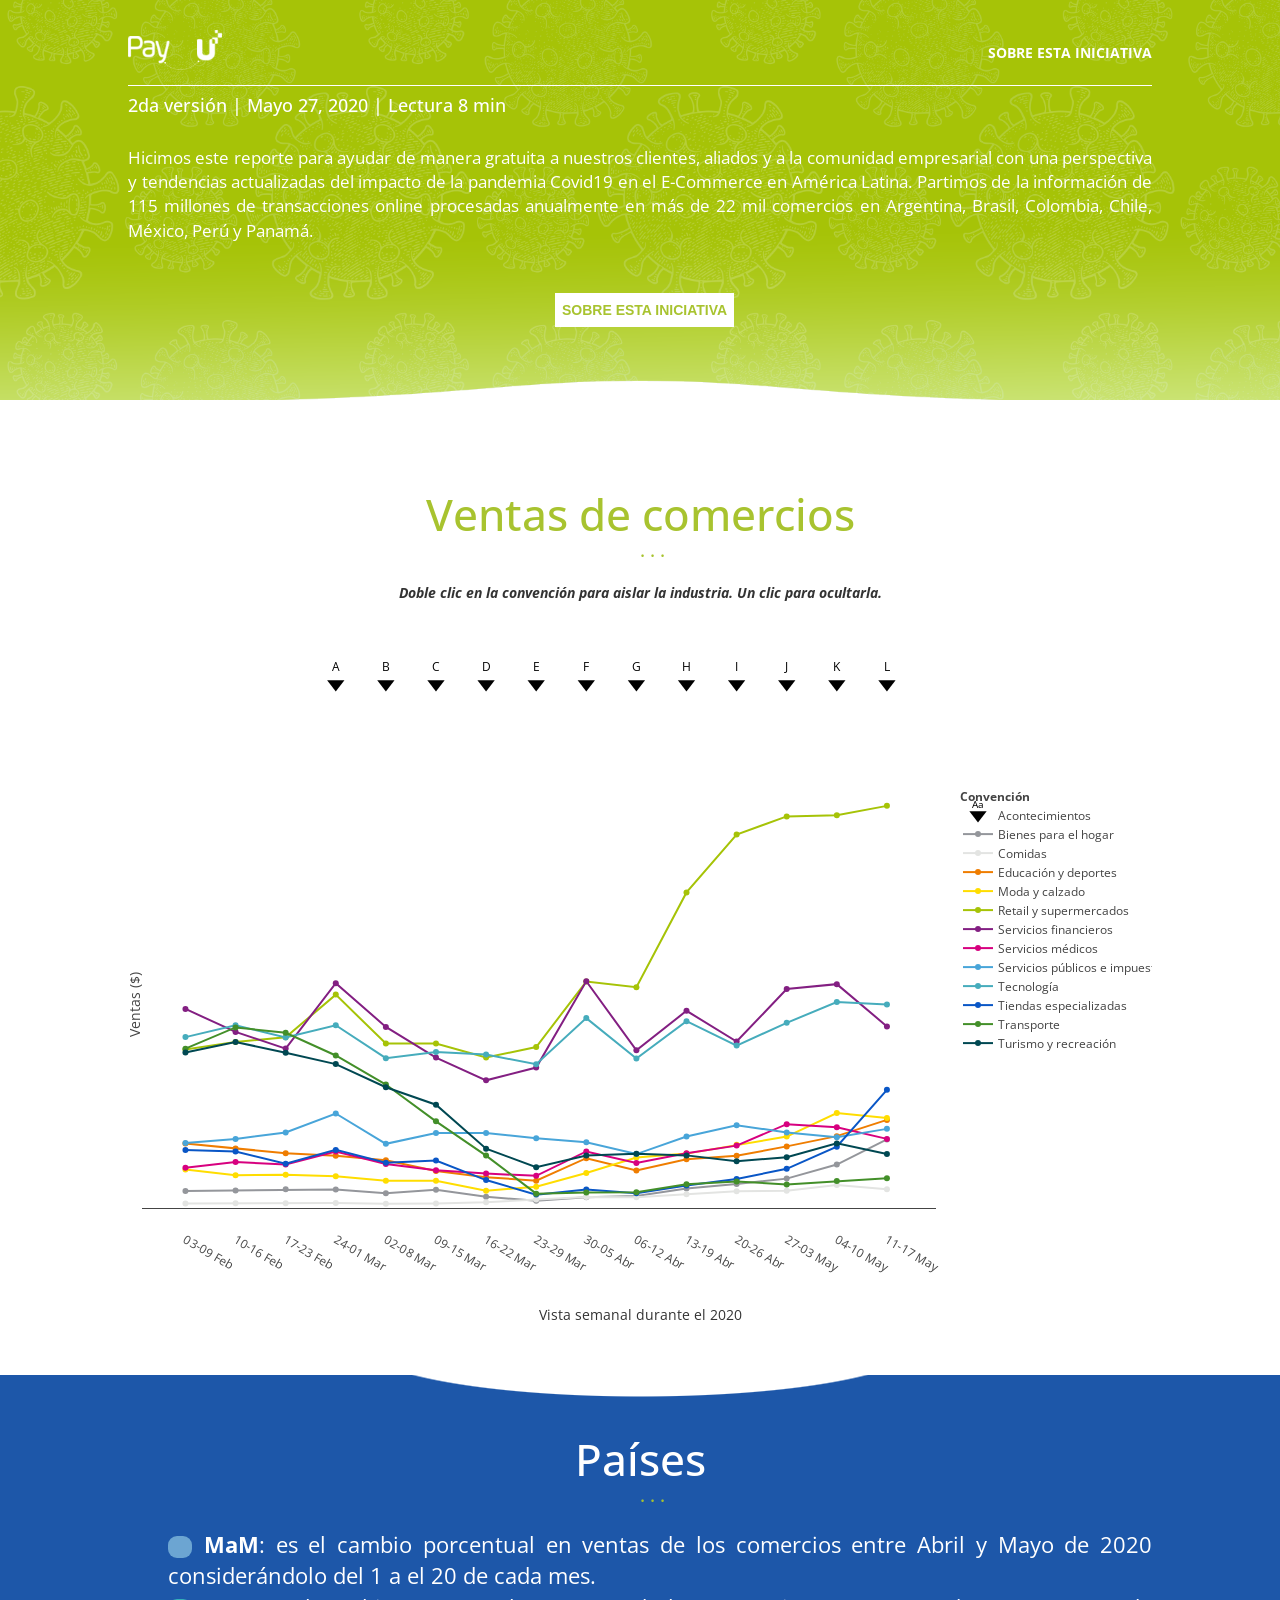
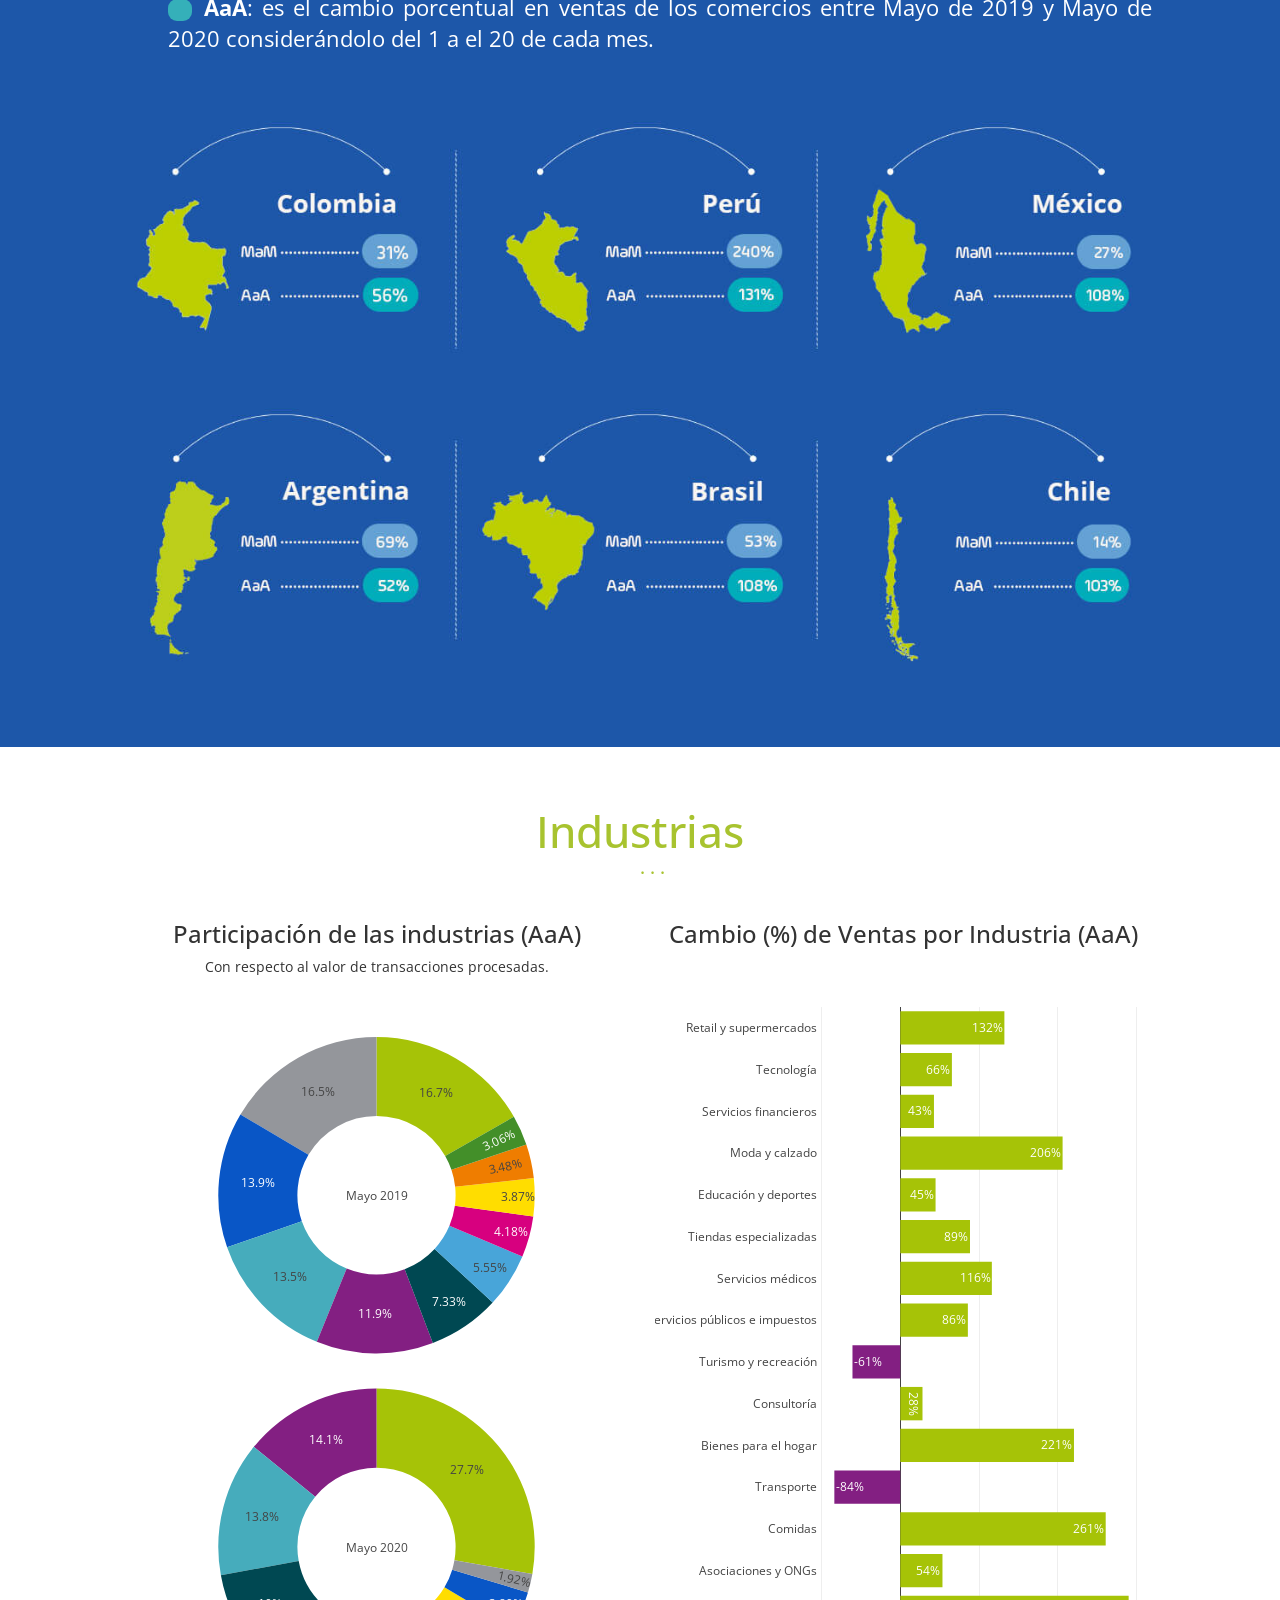
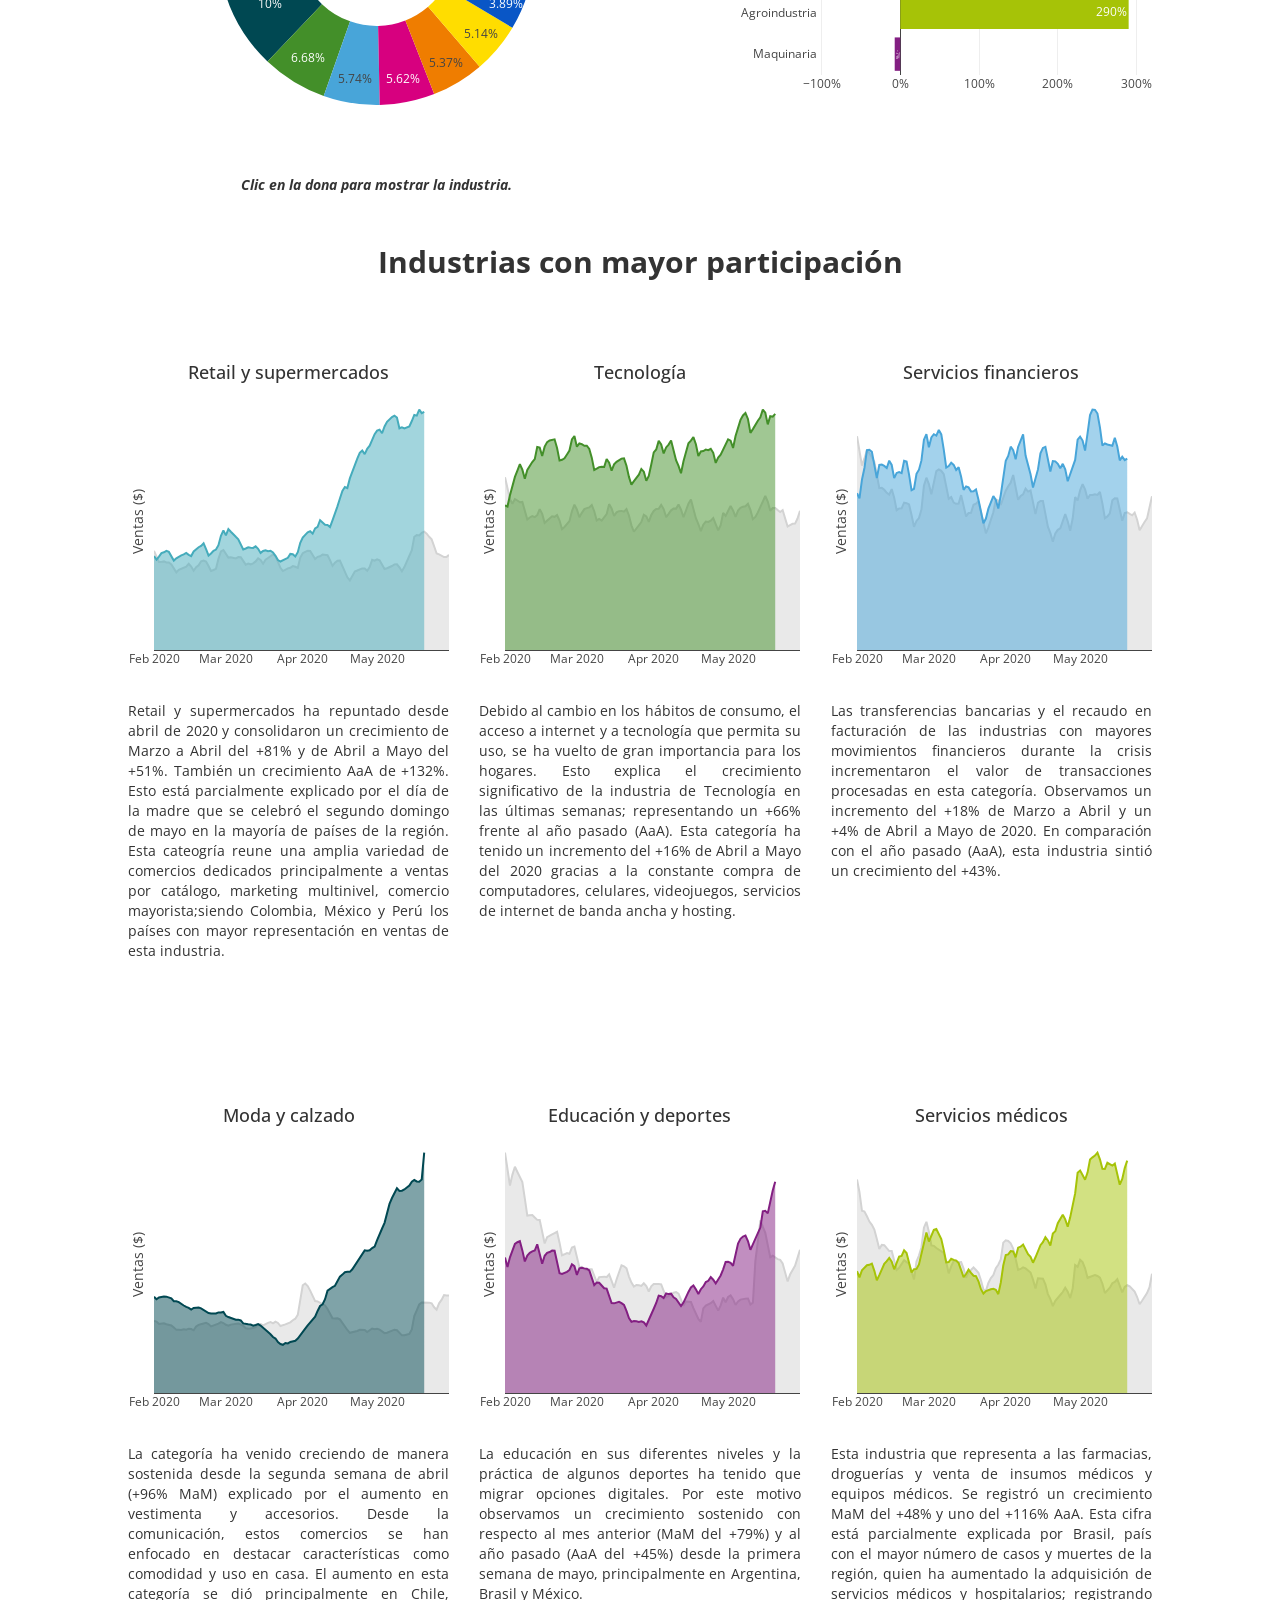
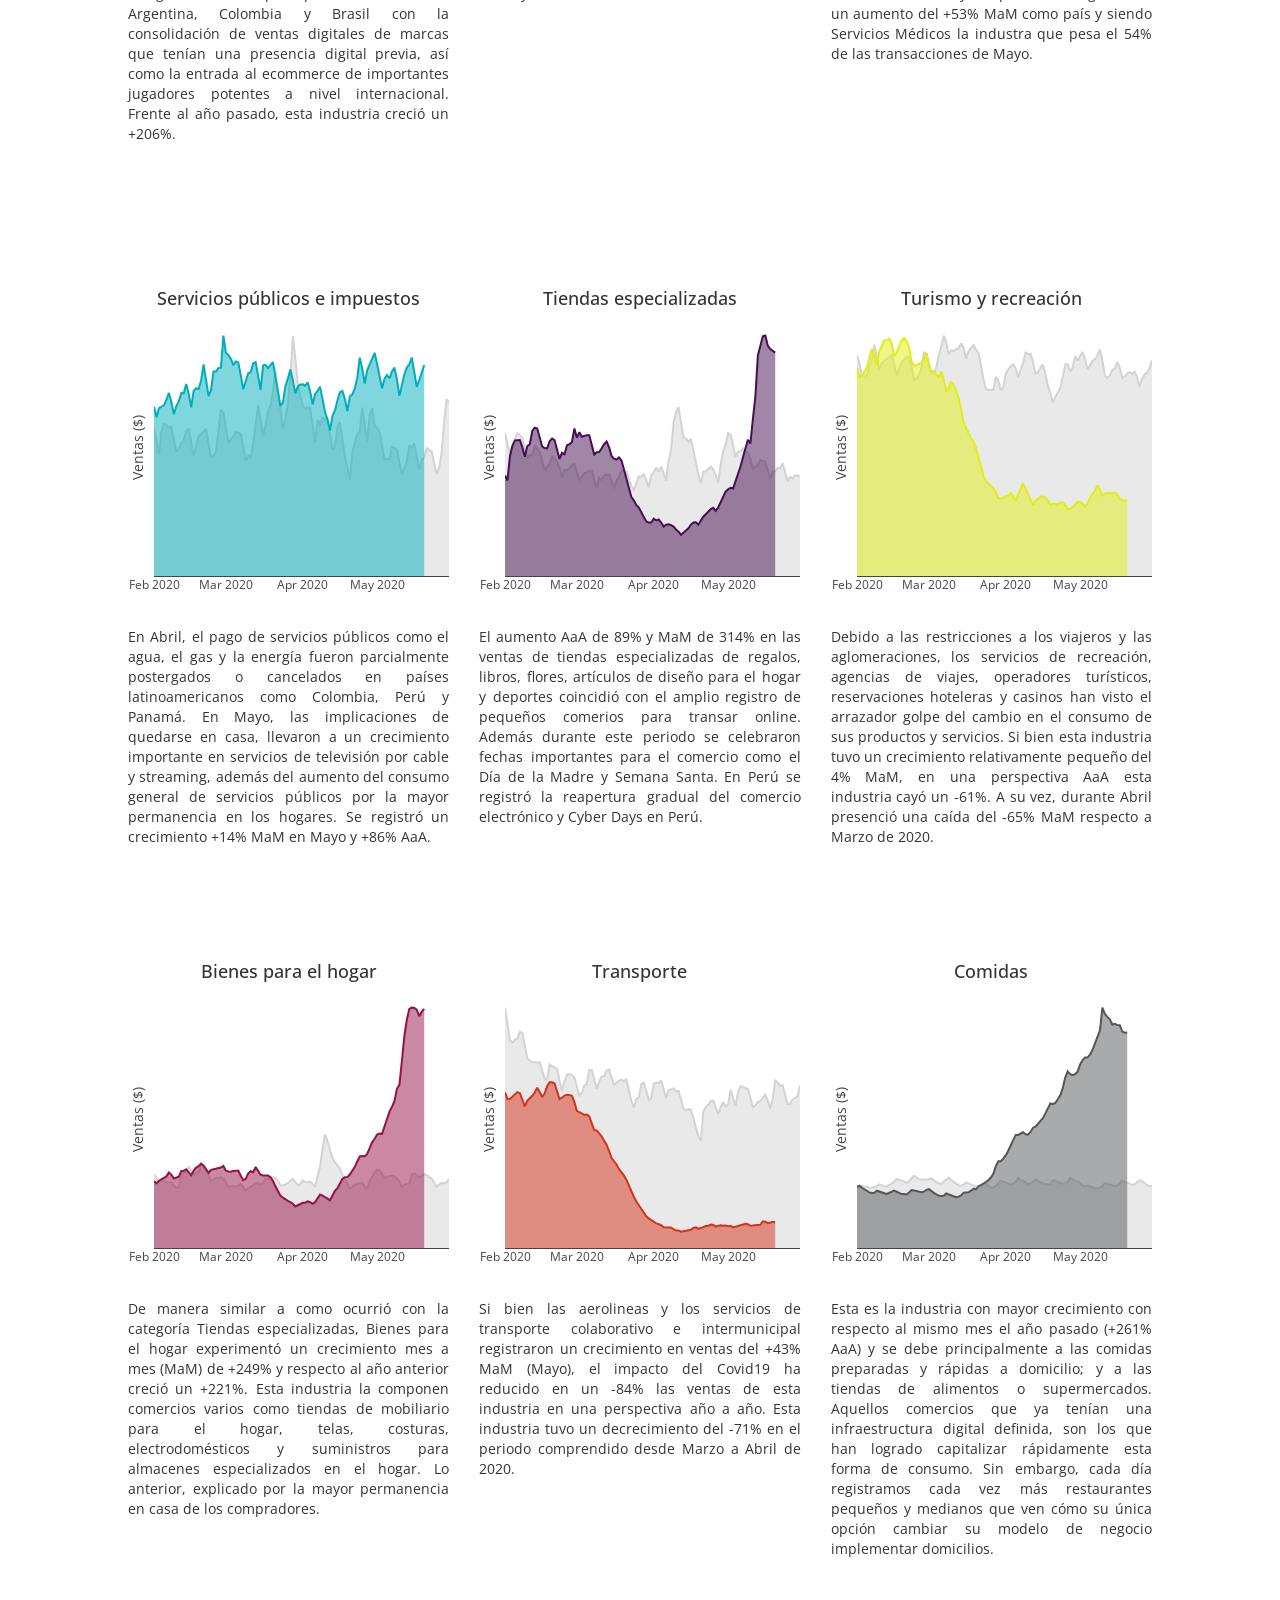
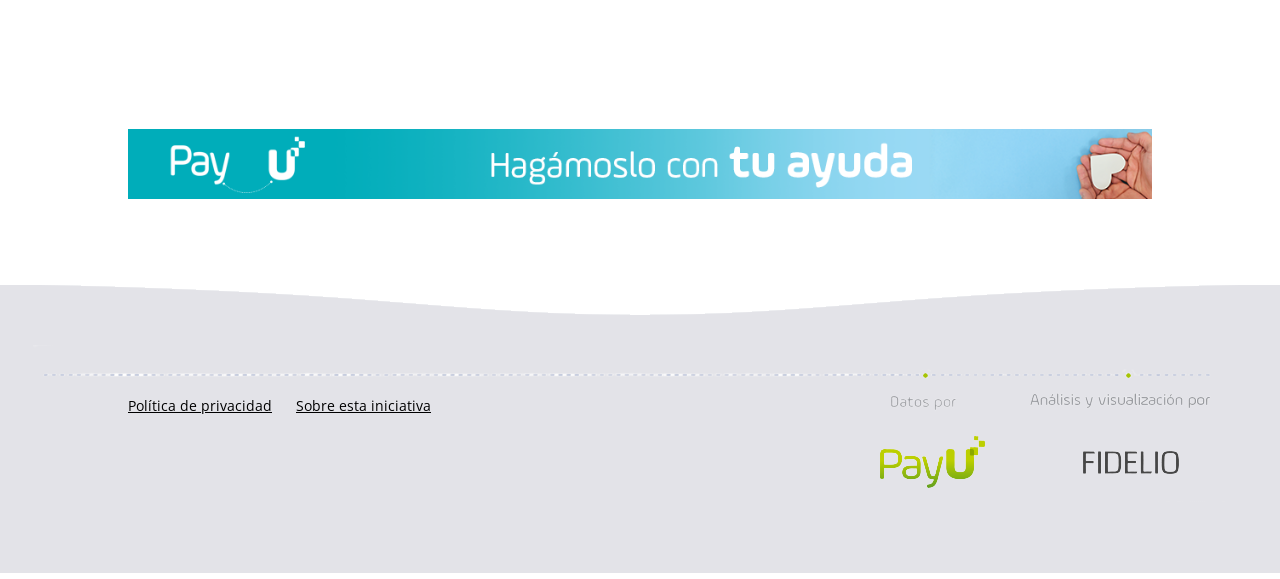
==== commit c438f21b: "Update 2020-05-27 11:43:05" ====
--- a/index.html
+++ b/index.html
@@ -201,7 +201,7 @@
         </div>
    
         <h1 class="title toc-ignore">Impacto COVID19 en E-Commerce: <b>América Latina</b></h1>
-        <h4 class="date">Mayo 27, 2020 | Lectura 8 min </h4>
+        <h4 class="date">2da versión | Mayo 27, 2020 | Lectura 8 min </h4>
         <br>
         <p>Hicimos este reporte para ayudar de manera gratuita a nuestros clientes, aliados y a la comunidad empresarial con una perspectiva y tendencias actualizadas del impacto de la pandemia Covid19 en el E-Commerce en América Latina. Partimos de la información de 115 millones de transacciones online procesadas anualmente en más de 22 mil comercios en Argentina, Brasil, Colombia, Chile, México, Perú y Panamá.</p>
         <br>
@@ -235,12 +235,12 @@
 </div>
 </div>
 <div id="texto_desktop">
-<div id="htmlwidget-a111f855248985fe9573" style="width:100%;height:672px;" class="plotly html-widget"></div>
-<script type="application/json" data-for="htmlwidget-a111f855248985fe9573">{"x":{"data":[{"x":["24-01 Mar","02-08 Mar","09-15 Mar","16-22 Mar","23-29 Mar","30-05 Abr","06-12 Abr","13-19 Abr","20-26 Abr","27-03 May","04-10 May","11-17 May"],"y":[0,0,0,0,0,0,0,0,0,0,0,0],"showlegend":true,"mode":"text+markers","marker":{"color":"rgba(0,0,0,1)","symbol":"triangle-down","size":15,"line":{"color":"rgba(0,0,0,1)"}},"text":["A","B","C","D","E","F","G","H","I","J","K","L"],"textposition":["top center","top center","top center","top center","top center","top center","top center","top center","top center","top center","top center","top center"],"hovertext":["<b>Feb 26<\/b>:<br>Latinoamérica reporta el <br>primer caso de COVID-19<br>en São Paulo","<b>Mar 07<\/b><br>Argentina registra la primera <br>muerte en América Latina.<br>Primeros casos en Colombia, <br>Argentina, Costa Rica y Paraguay","<b>Mar 11<\/b><br>La OMS cataloga al<br>covid19 como una pandemia.","<b>Mar 20<\/b><br>Toda América Latina presenta<br>casos confirmados de Covid19.<br>Ecuador y Perú implementan la cuarentena.<br>Colombia y Costa Rica cierran sus fronteras.","<b>Mar 23<\/b><br>Decretan cuarentena en<br>algunas regiones de Chile y Colombia","<b>Abr 02<\/b><br>24,544 casos en todos<br>los países de la región","<b>Abr 11<\/b><br>Brasil supera los 20,000<br>casos y las 1,000 muertes","<b>Abr 18<\/b><br>México alcanzó un nuevo<br>pico de casos confirmados: 6,875.","<b>Abr 26<\/b><br>Perú anuncia reactivación <br>de hasta un 90% de su economía<br> en fases.","<b>Abr 28<\/b><br>Casos de Covid19 ascienden a <br>un millón en América;<br>más de 60.000 muertos.","<b>May 06<\/b><br>Latinoamérica supera las 15,000 muertes.<br>Brasil es el país más afectado <br>con 8,000 fallecidos.","<b>May 16<\/b><br>Brasil es el cuarto país<br> con más casos confirmados <br>en el mundo"],"hoverinfo":["text","text","text","text","text","text","text","text","text","text","text","text"],"name":"Acontecimientos","type":"scatter","textfont":{"color":"rgba(0,0,0,1)"},"error_y":{"color":"rgba(0,0,0,1)"},"error_x":{"color":"rgba(0,0,0,1)"},"line":{"color":"rgba(0,0,0,1)"},"xaxis":"x","yaxis":"y","frame":null},{"x":["03-09 Feb","10-16 Feb","17-23 Feb","24-01 Mar","02-08 Mar","09-15 Mar","16-22 Mar","23-29 Mar","30-05 Abr","06-12 Abr","13-19 Abr","20-26 Abr","27-03 May","04-10 May","11-17 May"],"y":[1391234.15,1426518.93,1516128.94,1497522.07048026,1198054.07,1483390.5,925156.65,594447.23,872066.66,977907.06,1590693.5,1935775.75,2377678.35,3511540.36,5527171.42],"mode":"lines+markers","hovertemplate":["Semana: %{x}","Semana: %{x}","Semana: %{x}","Semana: %{x}","Semana: %{x}","Semana: %{x}","Semana: %{x}","Semana: %{x}","Semana: %{x}","Semana: %{x}","Semana: %{x}","Semana: %{x}","Semana: %{x}","Semana: %{x}","Semana: %{x}"],"fill":"none","type":"scatter","name":"Bienes para el hogar","marker":{"color":"rgba(148,150,155,1)","symbol":"circle","line":{"color":"rgba(148,150,155,1)"}},"textfont":{"color":"rgba(148,150,155,1)"},"error_y":{"color":"rgba(148,150,155,1)"},"error_x":{"color":"rgba(148,150,155,1)"},"line":{"color":"rgba(148,150,155,1)"},"xaxis":"x","yaxis":"y2","frame":null},{"x":["03-09 Feb","10-16 Feb","17-23 Feb","24-01 Mar","02-08 Mar","09-15 Mar","16-22 Mar","23-29 Mar","30-05 Abr","06-12 Abr","13-19 Abr","20-26 Abr","27-03 May","04-10 May","11-17 May"],"y":[375823.23,402354.6,402443.64,419104.197839733,357581.08,385068.18,479135.14,700198.13,903416.35,883533.19,1128645.28,1364672.95,1401464.94,1864195.24,1512577.38],"mode":"lines+markers","hovertemplate":["Semana: %{x}","Semana: %{x}","Semana: %{x}","Semana: %{x}","Semana: %{x}","Semana: %{x}","Semana: %{x}","Semana: %{x}","Semana: %{x}","Semana: %{x}","Semana: %{x}","Semana: %{x}","Semana: %{x}","Semana: %{x}","Semana: %{x}"],"fill":"none","type":"scatter","name":"Comidas","marker":{"color":"rgba(227,228,226,1)","symbol":"circle","line":{"color":"rgba(227,228,226,1)"}},"textfont":{"color":"rgba(227,228,226,1)"},"error_y":{"color":"rgba(227,228,226,1)"},"error_x":{"color":"rgba(227,228,226,1)"},"line":{"color":"rgba(227,228,226,1)"},"xaxis":"x","yaxis":"y2","frame":null},{"x":["03-09 Feb","10-16 Feb","17-23 Feb","24-01 Mar","02-08 Mar","09-15 Mar","16-22 Mar","23-29 Mar","30-05 Abr","06-12 Abr","13-19 Abr","20-26 Abr","27-03 May","04-10 May","11-17 May"],"y":[5196499.29,4799942.88,4419456.84,4212842.79051242,3851864.09,2984761.48,2494540.84,2211969.45,4021857.5,3030169.89,3929198.91,4213773.84,4971024.14,5793430.86,7100821.07],"mode":"lines+markers","hovertemplate":["Semana: %{x}","Semana: %{x}","Semana: %{x}","Semana: %{x}","Semana: %{x}","Semana: %{x}","Semana: %{x}","Semana: %{x}","Semana: %{x}","Semana: %{x}","Semana: %{x}","Semana: %{x}","Semana: %{x}","Semana: %{x}","Semana: %{x}"],"fill":"none","type":"scatter","name":"Educación y deportes","marker":{"color":"rgba(239,125,0,1)","symbol":"circle","line":{"color":"rgba(239,125,0,1)"}},"textfont":{"color":"rgba(239,125,0,1)"},"error_y":{"color":"rgba(239,125,0,1)"},"error_x":{"color":"rgba(239,125,0,1)"},"line":{"color":"rgba(239,125,0,1)"},"xaxis":"x","yaxis":"y2","frame":null},{"x":["03-09 Feb","10-16 Feb","17-23 Feb","24-01 Mar","02-08 Mar","09-15 Mar","16-22 Mar","23-29 Mar","30-05 Abr","06-12 Abr","13-19 Abr","20-26 Abr","27-03 May","04-10 May","11-17 May"],"y":[3117460.7,2649102.85,2680618.87,2567190.73869987,2199169.39,2208184.01,1402755.36,1721992.38,2832311.22,4076475.08,4388721.08,5102595.21,5756556.32,7650348.4,7258575.26],"mode":"lines+markers","hovertemplate":["Semana: %{x}","Semana: %{x}","Semana: %{x}","Semana: %{x}","Semana: %{x}","Semana: %{x}","Semana: %{x}","Semana: %{x}","Semana: %{x}","Semana: %{x}","Semana: %{x}","Semana: %{x}","Semana: %{x}","Semana: %{x}","Semana: %{x}"],"fill":"none","type":"scatter","name":"Moda y calzado","marker":{"color":"rgba(255,221,0,1)","symbol":"circle","line":{"color":"rgba(255,221,0,1)"}},"textfont":{"color":"rgba(255,221,0,1)"},"error_y":{"color":"rgba(255,221,0,1)"},"error_x":{"color":"rgba(255,221,0,1)"},"line":{"color":"rgba(255,221,0,1)"},"xaxis":"x","yaxis":"y2","frame":null},{"x":["03-09 Feb","10-16 Feb","17-23 Feb","24-01 Mar","02-08 Mar","09-15 Mar","16-22 Mar","23-29 Mar","30-05 Abr","06-12 Abr","13-19 Abr","20-26 Abr","27-03 May","04-10 May","11-17 May"],"y":[12759767.4,13376643.87,13741021,17178706.7175354,13240366.74,13240127.31,12121575.58,12965008.14,18232632.37,17780009.97,25400283.62,30052660.77,31516210.71,31606719.96,32362590.3],"mode":"lines+markers","hovertemplate":["Semana: %{x}","Semana: %{x}","Semana: %{x}","Semana: %{x}","Semana: %{x}","Semana: %{x}","Semana: %{x}","Semana: %{x}","Semana: %{x}","Semana: %{x}","Semana: %{x}","Semana: %{x}","Semana: %{x}","Semana: %{x}","Semana: %{x}"],"fill":"none","type":"scatter","name":"Retail y supermercados","marker":{"color":"rgba(166,195,7,1)","symbol":"circle","line":{"color":"rgba(166,195,7,1)"}},"textfont":{"color":"rgba(166,195,7,1)"},"error_y":{"color":"rgba(166,195,7,1)"},"error_x":{"color":"rgba(166,195,7,1)"},"line":{"color":"rgba(166,195,7,1)"},"xaxis":"x","yaxis":"y2","frame":null},{"x":["03-09 Feb","10-16 Feb","17-23 Feb","24-01 Mar","02-08 Mar","09-15 Mar","16-22 Mar","23-29 Mar","30-05 Abr","06-12 Abr","13-19 Abr","20-26 Abr","27-03 May","04-10 May","11-17 May"],"y":[16027651.95,14176236.37,12838175.23,18092294.4698342,14580577.71,12117186.84,10284334.48,11313494.63,18251799.63,12694071.22,15876182.07,13408634.06,17624144.23,18022682.27,14622949.55],"mode":"lines+markers","hovertemplate":["Semana: %{x}","Semana: %{x}","Semana: %{x}","Semana: %{x}","Semana: %{x}","Semana: %{x}","Semana: %{x}","Semana: %{x}","Semana: %{x}","Semana: %{x}","Semana: %{x}","Semana: %{x}","Semana: %{x}","Semana: %{x}","Semana: %{x}"],"fill":"none","type":"scatter","name":"Servicios financieros","marker":{"color":"rgba(131,31,130,1)","symbol":"circle","line":{"color":"rgba(131,31,130,1)"}},"textfont":{"color":"rgba(131,31,130,1)"},"error_y":{"color":"rgba(131,31,130,1)"},"error_x":{"color":"rgba(131,31,130,1)"},"line":{"color":"rgba(131,31,130,1)"},"xaxis":"x","yaxis":"y2","frame":null},{"x":["03-09 Feb","10-16 Feb","17-23 Feb","24-01 Mar","02-08 Mar","09-15 Mar","16-22 Mar","23-29 Mar","30-05 Abr","06-12 Abr","13-19 Abr","20-26 Abr","27-03 May","04-10 May","11-17 May"],"y":[3247678.13,3713479.38,3504401.18,4562654.29555532,3548204.21,3048415.91,2784574.07,2602823.26,4561395.55,3639828.66,4410801.71,5031963.99,6759786.96999999,6516968.72,5574214.25],"mode":"lines+markers","hovertemplate":["Semana: %{x}","Semana: %{x}","Semana: %{x}","Semana: %{x}","Semana: %{x}","Semana: %{x}","Semana: %{x}","Semana: %{x}","Semana: %{x}","Semana: %{x}","Semana: %{x}","Semana: %{x}","Semana: %{x}","Semana: %{x}","Semana: %{x}"],"fill":"none","type":"scatter","name":"Servicios médicos","marker":{"color":"rgba(215,0,127,1)","symbol":"circle","line":{"color":"rgba(215,0,127,1)"}},"textfont":{"color":"rgba(215,0,127,1)"},"error_y":{"color":"rgba(215,0,127,1)"},"error_x":{"color":"rgba(215,0,127,1)"},"line":{"color":"rgba(215,0,127,1)"},"xaxis":"x","yaxis":"y2","frame":null},{"x":["03-09 Feb","10-16 Feb","17-23 Feb","24-01 Mar","02-08 Mar","09-15 Mar","16-22 Mar","23-29 Mar","30-05 Abr","06-12 Abr","13-19 Abr","20-26 Abr","27-03 May","04-10 May","11-17 May"],"y":[5247698.03,5573116.06,6089647.37,7615112.91448629,5174560.68,6047339.19,6055994.69,5620138.52,5296886.33,4351743.94,5765794.04,6673048.51,6094941.42,5707261.65,6379601.86],"mode":"lines+markers","hovertemplate":["Semana: %{x}","Semana: %{x}","Semana: %{x}","Semana: %{x}","Semana: %{x}","Semana: %{x}","Semana: %{x}","Semana: %{x}","Semana: %{x}","Semana: %{x}","Semana: %{x}","Semana: %{x}","Semana: %{x}","Semana: %{x}","Semana: %{x}"],"fill":"none","type":"scatter","name":"Servicios públicos e impuestos","marker":{"color":"rgba(72,165,217,1)","symbol":"circle","line":{"color":"rgba(72,165,217,1)"}},"textfont":{"color":"rgba(72,165,217,1)"},"error_y":{"color":"rgba(72,165,217,1)"},"error_x":{"color":"rgba(72,165,217,1)"},"line":{"color":"rgba(72,165,217,1)"},"xaxis":"x","yaxis":"y2","frame":null},{"x":["03-09 Feb","10-16 Feb","17-23 Feb","24-01 Mar","02-08 Mar","09-15 Mar","16-22 Mar","23-29 Mar","30-05 Abr","06-12 Abr","13-19 Abr","20-26 Abr","27-03 May","04-10 May","11-17 May"],"y":[13759613.99,14708153.26,13728147.54,14715544.4540415,12065121.59,12565671.46,12355105.56,11581532.93,15290018.28,12040270.29,15043443.61,13075690.46,14907206.82,16582803.21,16376289.19],"mode":"lines+markers","hovertemplate":["Semana: %{x}","Semana: %{x}","Semana: %{x}","Semana: %{x}","Semana: %{x}","Semana: %{x}","Semana: %{x}","Semana: %{x}","Semana: %{x}","Semana: %{x}","Semana: %{x}","Semana: %{x}","Semana: %{x}","Semana: %{x}","Semana: %{x}"],"fill":"none","type":"scatter","name":"Tecnología","marker":{"color":"rgba(70,172,188,1)","symbol":"circle","line":{"color":"rgba(70,172,188,1)"}},"textfont":{"color":"rgba(70,172,188,1)"},"error_y":{"color":"rgba(70,172,188,1)"},"error_x":{"color":"rgba(70,172,188,1)"},"line":{"color":"rgba(70,172,188,1)"},"xaxis":"x","yaxis":"y2","frame":null},{"x":["03-09 Feb","10-16 Feb","17-23 Feb","24-01 Mar","02-08 Mar","09-15 Mar","16-22 Mar","23-29 Mar","30-05 Abr","06-12 Abr","13-19 Abr","20-26 Abr","27-03 May","04-10 May","11-17 May"],"y":[4673014.34000001,4550986.24,3578664.73,4689599.71272543,3663453.08,3832735.93,2261535.62,1090727.85,1501097.01,1205180.33,1818104.03,2347201.84,3165001.4,4949651.52,9521541.01],"mode":"lines+markers","hovertemplate":["Semana: %{x}","Semana: %{x}","Semana: %{x}","Semana: %{x}","Semana: %{x}","Semana: %{x}","Semana: %{x}","Semana: %{x}","Semana: %{x}","Semana: %{x}","Semana: %{x}","Semana: %{x}","Semana: %{x}","Semana: %{x}","Semana: %{x}"],"fill":"none","type":"scatter","name":"Tiendas especializadas","marker":{"color":"rgba(9,86,198,1)","symbol":"circle","line":{"color":"rgba(9,86,198,1)"}},"textfont":{"color":"rgba(9,86,198,1)"},"error_y":{"color":"rgba(9,86,198,1)"},"error_x":{"color":"rgba(9,86,198,1)"},"line":{"color":"rgba(9,86,198,1)"},"xaxis":"x","yaxis":"y2","frame":null},{"x":["03-09 Feb","10-16 Feb","17-23 Feb","24-01 Mar","02-08 Mar","09-15 Mar","16-22 Mar","23-29 Mar","30-05 Abr","06-12 Abr","13-19 Abr","20-26 Abr","27-03 May","04-10 May","11-17 May"],"y":[12830819.65,14541282.45,14107050.61,12283125.0242611,9945118.89,6985432.79,4228067.88,1167341.21,1256170.38,1279666.72,1930342.78,2155309.86,1900773.38,2176672.71,2405316.76],"mode":"lines+markers","hovertemplate":["Semana: %{x}","Semana: %{x}","Semana: %{x}","Semana: %{x}","Semana: %{x}","Semana: %{x}","Semana: %{x}","Semana: %{x}","Semana: %{x}","Semana: %{x}","Semana: %{x}","Semana: %{x}","Semana: %{x}","Semana: %{x}","Semana: %{x}"],"fill":"none","type":"scatter","name":"Transporte","marker":{"color":"rgba(67,143,41,1)","symbol":"circle","line":{"color":"rgba(67,143,41,1)"}},"textfont":{"color":"rgba(67,143,41,1)"},"error_y":{"color":"rgba(67,143,41,1)"},"error_x":{"color":"rgba(67,143,41,1)"},"line":{"color":"rgba(67,143,41,1)"},"xaxis":"x","yaxis":"y2","frame":null},{"x":["03-09 Feb","10-16 Feb","17-23 Feb","24-01 Mar","02-08 Mar","09-15 Mar","16-22 Mar","23-29 Mar","30-05 Abr","06-12 Abr","13-19 Abr","20-26 Abr","27-03 May","04-10 May","11-17 May"],"y":[12525092.68,13364978.26,12507058.23,11588449.9258283,9724847.32,8323520.93,4780368.14,3299273.36,4231166.9,4376259.11,4247041.1,3766384.3,4100553.49,5211953.39,4355616.21],"mode":"lines+markers","hovertemplate":["Semana: %{x}","Semana: %{x}","Semana: %{x}","Semana: %{x}","Semana: %{x}","Semana: %{x}","Semana: %{x}","Semana: %{x}","Semana: %{x}","Semana: %{x}","Semana: %{x}","Semana: %{x}","Semana: %{x}","Semana: %{x}","Semana: %{x}"],"fill":"none","type":"scatter","name":"Turismo y recreación","marker":{"color":"rgba(0,72,82,1)","symbol":"circle","line":{"color":"rgba(0,72,82,1)"}},"textfont":{"color":"rgba(0,72,82,1)"},"error_y":{"color":"rgba(0,72,82,1)"},"error_x":{"color":"rgba(0,72,82,1)"},"line":{"color":"rgba(0,72,82,1)"},"xaxis":"x","yaxis":"y2","frame":null}],"layout":{"xaxis":{"domain":[0,1],"automargin":true,"title":"","zeroline":false,"showline":false,"showticklabels":true,"showgrid":false,"fixedrange":true,"type":"category","categoryorder":"array","categoryarray":["03-09 Feb","10-16 Feb","17-23 Feb","24-01 Mar","02-08 Mar","09-15 Mar","16-22 Mar","23-29 Mar","30-05 Abr","06-12 Abr","13-19 Abr","20-26 Abr","27-03 May","04-10 May","11-17 May",null],"anchor":"y2","ticktext":["02-08 Mar","03-09 Feb","04-10 May","06-12 Abr","09-15 Mar","10-16 Feb","11-17 May","13-19 Abr","16-22 Mar","17-23 Feb","20-26 Abr","23-29 Mar","24-01 Mar","27-03 May","30-05 Abr","02-08 Mar","03-09 Feb","04-10 May","06-12 Abr","09-15 Mar","10-16 Feb","11-17 May","13-19 Abr","16-22 Mar","17-23 Feb","20-26 Abr","23-29 Mar","24-01 Mar","27-03 May","30-05 Abr","02-08 Mar","03-09 Feb","04-10 May","06-12 Abr","09-15 Mar","10-16 Feb","11-17 May","13-19 Abr","16-22 Mar","17-23 Feb","20-26 Abr","23-29 Mar","24-01 Mar","27-03 May","30-05 Abr","02-08 Mar","03-09 Feb","04-10 May","06-12 Abr","09-15 Mar","10-16 Feb","11-17 May","13-19 Abr","16-22 Mar","17-23 Feb","20-26 Abr","23-29 Mar","24-01 Mar","27-03 May","30-05 Abr","02-08 Mar","03-09 Feb","04-10 May","06-12 Abr","09-15 Mar","10-16 Feb","11-17 May","13-19 Abr","16-22 Mar","17-23 Feb","20-26 Abr","23-29 Mar","24-01 Mar","27-03 May","30-05 Abr","02-08 Mar","03-09 Feb","04-10 May","06-12 Abr","09-15 Mar","10-16 Feb","11-17 May","13-19 Abr","16-22 Mar","17-23 Feb","20-26 Abr","23-29 Mar","24-01 Mar","27-03 May","30-05 Abr","02-08 Mar","03-09 Feb","04-10 May","06-12 Abr","09-15 Mar","10-16 Feb","11-17 May","13-19 Abr","16-22 Mar","17-23 Feb","20-26 Abr","23-29 Mar","24-01 Mar","27-03 May","30-05 Abr","02-08 Mar","03-09 Feb","04-10 May","06-12 Abr","09-15 Mar","10-16 Feb","11-17 May","13-19 Abr","16-22 Mar","17-23 Feb","20-26 Abr","23-29 Mar","24-01 Mar","27-03 May","30-05 Abr","02-08 Mar","03-09 Feb","04-10 May","06-12 Abr","09-15 Mar","10-16 Feb","11-17 May","13-19 Abr","16-22 Mar","17-23 Feb","20-26 Abr","23-29 Mar","24-01 Mar","27-03 May","30-05 Abr","02-08 Mar","03-09 Feb","04-10 May","06-12 Abr","09-15 Mar","10-16 Feb","11-17 May","13-19 Abr","16-22 Mar","17-23 Feb","20-26 Abr","23-29 Mar","24-01 Mar","27-03 May","30-05 Abr","02-08 Mar","03-09 Feb","04-10 May","06-12 Abr","09-15 Mar","10-16 Feb","11-17 May","13-19 Abr","16-22 Mar","17-23 Feb","20-26 Abr","23-29 Mar","24-01 Mar","27-03 May","30-05 Abr","02-08 Mar","03-09 Feb","04-10 May","06-12 Abr","09-15 Mar","10-16 Feb","11-17 May","13-19 Abr","16-22 Mar","17-23 Feb","20-26 Abr","23-29 Mar","24-01 Mar","27-03 May","30-05 Abr"]},"yaxis2":{"domain":[0,0.73],"automargin":true,"title":"Ventas ($)","showgrid":false,"showticklabels":false,"fixedrange":true,"anchor":"x"},"yaxis":{"domain":[0.77,1],"automargin":true,"title":"","zeroline":false,"showline":false,"showticklabels":false,"showgrid":false,"fixedrange":true,"anchor":"x"},"annotations":[],"shapes":[],"images":[],"margin":{"b":0,"l":0,"t":0,"r":0,"pad":0},"hovermode":"closest","showlegend":true,"title":{"text":"TPV: Semana and Industria","font":{"family":"Open Sans","font-size":"17px","color":"#363636","font-weight":"bold"}},"font":{"family":"Open Sans"},"legend":{"title":{"text":"<b>Convención<\/b>"},"orientation":"v","yanchor":"center","xanchor":"center","x":1.15,"y":0.5,"valign":"middle"}},"attrs":{"1e7428d4654c":{"x":{},"y":{},"showlegend":true,"mode":"text","marker":{"size":15},"text":{},"textposition":"top center","hovertext":{},"hoverinfo":"text","name":"Acontecimientos","color":["black"],"symbol":{},"alpha_stroke":1,"sizes":[10,100],"spans":[1,20],"symbols":"triangle-down","type":"scatter"},"1e74bcc1177":{"x":{},"y":{},"mode":"lines","hovertemplate":"Semana: %{x}","fill":"none","color":{},"symbol":{},"colors":{},"alpha_stroke":1,"sizes":[10,100],"spans":[1,20],"symbols":{},"type":"scatter","inherit":true}},"source":"A","config":{"showSendToCloud":false,"displayModeBar":false},"highlight":{"on":"plotly_click","persistent":false,"dynamic":false,"selectize":false,"opacityDim":0.2,"selected":{"opacity":1},"debounce":0},"subplot":true,"shinyEvents":["plotly_hover","plotly_click","plotly_selected","plotly_relayout","plotly_brushed","plotly_brushing","plotly_clickannotation","plotly_doubleclick","plotly_deselect","plotly_afterplot","plotly_sunburstclick"],"base_url":"https://plot.ly"},"evals":[],"jsHooks":[]}</script>
+<div id="htmlwidget-53830215f4fba8de5211" style="width:100%;height:672px;" class="plotly html-widget"></div>
+<script type="application/json" data-for="htmlwidget-53830215f4fba8de5211">{"x":{"data":[{"x":["24-01 Mar","02-08 Mar","09-15 Mar","16-22 Mar","23-29 Mar","30-05 Abr","06-12 Abr","13-19 Abr","20-26 Abr","27-03 May","04-10 May","11-17 May"],"y":[0,0,0,0,0,0,0,0,0,0,0,0],"showlegend":true,"mode":"text+markers","marker":{"color":"rgba(0,0,0,1)","symbol":"triangle-down","size":15,"line":{"color":"rgba(0,0,0,1)"}},"text":["A","B","C","D","E","F","G","H","I","J","K","L"],"textposition":["top center","top center","top center","top center","top center","top center","top center","top center","top center","top center","top center","top center"],"hovertext":["<b>Feb 26<\/b>:<br>Latinoamérica reporta el <br>primer caso de COVID-19<br>en São Paulo","<b>Mar 07<\/b><br>Argentina registra la primera <br>muerte en América Latina.<br>Primeros casos en Colombia, <br>Argentina, Costa Rica y Paraguay","<b>Mar 11<\/b><br>La OMS cataloga al<br>covid19 como una pandemia.","<b>Mar 20<\/b><br>Toda América Latina presenta<br>casos confirmados de Covid19.<br>Ecuador y Perú implementan la cuarentena.<br>Colombia y Costa Rica cierran sus fronteras.","<b>Mar 23<\/b><br>Decretan cuarentena en<br>algunas regiones de Chile y Colombia","<b>Abr 02<\/b><br>24,544 casos en todos<br>los países de la región","<b>Abr 11<\/b><br>Brasil supera los 20,000<br>casos y las 1,000 muertes","<b>Abr 18<\/b><br>México alcanzó un nuevo<br>pico de casos confirmados: 6,875.","<b>Abr 26<\/b><br>Perú anuncia reactivación <br>de hasta un 90% de su economía<br> en fases.","<b>Abr 28<\/b><br>Casos de Covid19 ascienden a <br>un millón en América;<br>más de 60.000 muertos.","<b>May 06<\/b><br>Latinoamérica supera las 15,000 muertes.<br>Brasil es el país más afectado <br>con 8,000 fallecidos.","<b>May 16<\/b><br>Brasil es el cuarto país<br> con más casos confirmados <br>en el mundo"],"hoverinfo":["text","text","text","text","text","text","text","text","text","text","text","text"],"name":"Acontecimientos","type":"scatter","textfont":{"color":"rgba(0,0,0,1)"},"error_y":{"color":"rgba(0,0,0,1)"},"error_x":{"color":"rgba(0,0,0,1)"},"line":{"color":"rgba(0,0,0,1)"},"xaxis":"x","yaxis":"y","frame":null},{"x":["03-09 Feb","10-16 Feb","17-23 Feb","24-01 Mar","02-08 Mar","09-15 Mar","16-22 Mar","23-29 Mar","30-05 Abr","06-12 Abr","13-19 Abr","20-26 Abr","27-03 May","04-10 May","11-17 May"],"y":[1391234.15,1426518.93,1516128.94,1497522.07048026,1198054.07,1483390.5,925156.65,594447.23,872066.66,977907.06,1590693.5,1935775.75,2377678.35,3511540.36,5527171.42],"mode":"lines+markers","hovertemplate":["Semana: %{x}","Semana: %{x}","Semana: %{x}","Semana: %{x}","Semana: %{x}","Semana: %{x}","Semana: %{x}","Semana: %{x}","Semana: %{x}","Semana: %{x}","Semana: %{x}","Semana: %{x}","Semana: %{x}","Semana: %{x}","Semana: %{x}"],"fill":"none","type":"scatter","name":"Bienes para el hogar","marker":{"color":"rgba(148,150,155,1)","symbol":"circle","line":{"color":"rgba(148,150,155,1)"}},"textfont":{"color":"rgba(148,150,155,1)"},"error_y":{"color":"rgba(148,150,155,1)"},"error_x":{"color":"rgba(148,150,155,1)"},"line":{"color":"rgba(148,150,155,1)"},"xaxis":"x","yaxis":"y2","frame":null},{"x":["03-09 Feb","10-16 Feb","17-23 Feb","24-01 Mar","02-08 Mar","09-15 Mar","16-22 Mar","23-29 Mar","30-05 Abr","06-12 Abr","13-19 Abr","20-26 Abr","27-03 May","04-10 May","11-17 May"],"y":[375823.23,402354.6,402443.64,419104.197839733,357581.08,385068.18,479135.14,700198.13,903416.35,883533.19,1128645.28,1364672.95,1401464.94,1864195.24,1512577.38],"mode":"lines+markers","hovertemplate":["Semana: %{x}","Semana: %{x}","Semana: %{x}","Semana: %{x}","Semana: %{x}","Semana: %{x}","Semana: %{x}","Semana: %{x}","Semana: %{x}","Semana: %{x}","Semana: %{x}","Semana: %{x}","Semana: %{x}","Semana: %{x}","Semana: %{x}"],"fill":"none","type":"scatter","name":"Comidas","marker":{"color":"rgba(227,228,226,1)","symbol":"circle","line":{"color":"rgba(227,228,226,1)"}},"textfont":{"color":"rgba(227,228,226,1)"},"error_y":{"color":"rgba(227,228,226,1)"},"error_x":{"color":"rgba(227,228,226,1)"},"line":{"color":"rgba(227,228,226,1)"},"xaxis":"x","yaxis":"y2","frame":null},{"x":["03-09 Feb","10-16 Feb","17-23 Feb","24-01 Mar","02-08 Mar","09-15 Mar","16-22 Mar","23-29 Mar","30-05 Abr","06-12 Abr","13-19 Abr","20-26 Abr","27-03 May","04-10 May","11-17 May"],"y":[5196499.29,4799942.88,4419456.84,4212842.79051242,3851864.09,2984761.48,2494540.84,2211969.45,4021857.5,3030169.89,3929198.91,4213773.84,4971024.14,5793430.86,7100821.07],"mode":"lines+markers","hovertemplate":["Semana: %{x}","Semana: %{x}","Semana: %{x}","Semana: %{x}","Semana: %{x}","Semana: %{x}","Semana: %{x}","Semana: %{x}","Semana: %{x}","Semana: %{x}","Semana: %{x}","Semana: %{x}","Semana: %{x}","Semana: %{x}","Semana: %{x}"],"fill":"none","type":"scatter","name":"Educación y deportes","marker":{"color":"rgba(239,125,0,1)","symbol":"circle","line":{"color":"rgba(239,125,0,1)"}},"textfont":{"color":"rgba(239,125,0,1)"},"error_y":{"color":"rgba(239,125,0,1)"},"error_x":{"color":"rgba(239,125,0,1)"},"line":{"color":"rgba(239,125,0,1)"},"xaxis":"x","yaxis":"y2","frame":null},{"x":["03-09 Feb","10-16 Feb","17-23 Feb","24-01 Mar","02-08 Mar","09-15 Mar","16-22 Mar","23-29 Mar","30-05 Abr","06-12 Abr","13-19 Abr","20-26 Abr","27-03 May","04-10 May","11-17 May"],"y":[3117460.7,2649102.85,2680618.87,2567190.73869987,2199169.39,2208184.01,1402755.36,1721992.38,2832311.22,4076475.08,4388721.08,5102595.21,5756556.32,7650348.4,7258575.26],"mode":"lines+markers","hovertemplate":["Semana: %{x}","Semana: %{x}","Semana: %{x}","Semana: %{x}","Semana: %{x}","Semana: %{x}","Semana: %{x}","Semana: %{x}","Semana: %{x}","Semana: %{x}","Semana: %{x}","Semana: %{x}","Semana: %{x}","Semana: %{x}","Semana: %{x}"],"fill":"none","type":"scatter","name":"Moda y calzado","marker":{"color":"rgba(255,221,0,1)","symbol":"circle","line":{"color":"rgba(255,221,0,1)"}},"textfont":{"color":"rgba(255,221,0,1)"},"error_y":{"color":"rgba(255,221,0,1)"},"error_x":{"color":"rgba(255,221,0,1)"},"line":{"color":"rgba(255,221,0,1)"},"xaxis":"x","yaxis":"y2","frame":null},{"x":["03-09 Feb","10-16 Feb","17-23 Feb","24-01 Mar","02-08 Mar","09-15 Mar","16-22 Mar","23-29 Mar","30-05 Abr","06-12 Abr","13-19 Abr","20-26 Abr","27-03 May","04-10 May","11-17 May"],"y":[12759767.4,13376643.87,13741021,17178706.7175354,13240366.74,13240127.31,12121575.58,12965008.14,18232632.37,17780009.97,25400283.62,30052660.77,31516210.71,31606719.96,32362590.3],"mode":"lines+markers","hovertemplate":["Semana: %{x}","Semana: %{x}","Semana: %{x}","Semana: %{x}","Semana: %{x}","Semana: %{x}","Semana: %{x}","Semana: %{x}","Semana: %{x}","Semana: %{x}","Semana: %{x}","Semana: %{x}","Semana: %{x}","Semana: %{x}","Semana: %{x}"],"fill":"none","type":"scatter","name":"Retail y supermercados","marker":{"color":"rgba(166,195,7,1)","symbol":"circle","line":{"color":"rgba(166,195,7,1)"}},"textfont":{"color":"rgba(166,195,7,1)"},"error_y":{"color":"rgba(166,195,7,1)"},"error_x":{"color":"rgba(166,195,7,1)"},"line":{"color":"rgba(166,195,7,1)"},"xaxis":"x","yaxis":"y2","frame":null},{"x":["03-09 Feb","10-16 Feb","17-23 Feb","24-01 Mar","02-08 Mar","09-15 Mar","16-22 Mar","23-29 Mar","30-05 Abr","06-12 Abr","13-19 Abr","20-26 Abr","27-03 May","04-10 May","11-17 May"],"y":[16027651.95,14176236.37,12838175.23,18092294.4698342,14580577.71,12117186.84,10284334.48,11313494.63,18251799.63,12694071.22,15876182.07,13408634.06,17624144.23,18022682.27,14622949.55],"mode":"lines+markers","hovertemplate":["Semana: %{x}","Semana: %{x}","Semana: %{x}","Semana: %{x}","Semana: %{x}","Semana: %{x}","Semana: %{x}","Semana: %{x}","Semana: %{x}","Semana: %{x}","Semana: %{x}","Semana: %{x}","Semana: %{x}","Semana: %{x}","Semana: %{x}"],"fill":"none","type":"scatter","name":"Servicios financieros","marker":{"color":"rgba(131,31,130,1)","symbol":"circle","line":{"color":"rgba(131,31,130,1)"}},"textfont":{"color":"rgba(131,31,130,1)"},"error_y":{"color":"rgba(131,31,130,1)"},"error_x":{"color":"rgba(131,31,130,1)"},"line":{"color":"rgba(131,31,130,1)"},"xaxis":"x","yaxis":"y2","frame":null},{"x":["03-09 Feb","10-16 Feb","17-23 Feb","24-01 Mar","02-08 Mar","09-15 Mar","16-22 Mar","23-29 Mar","30-05 Abr","06-12 Abr","13-19 Abr","20-26 Abr","27-03 May","04-10 May","11-17 May"],"y":[3247678.13,3713479.38,3504401.18,4562654.29555532,3548204.21,3048415.91,2784574.07,2602823.26,4561395.55,3639828.66,4410801.71,5031963.99,6759786.96999999,6516968.72,5574214.25],"mode":"lines+markers","hovertemplate":["Semana: %{x}","Semana: %{x}","Semana: %{x}","Semana: %{x}","Semana: %{x}","Semana: %{x}","Semana: %{x}","Semana: %{x}","Semana: %{x}","Semana: %{x}","Semana: %{x}","Semana: %{x}","Semana: %{x}","Semana: %{x}","Semana: %{x}"],"fill":"none","type":"scatter","name":"Servicios médicos","marker":{"color":"rgba(215,0,127,1)","symbol":"circle","line":{"color":"rgba(215,0,127,1)"}},"textfont":{"color":"rgba(215,0,127,1)"},"error_y":{"color":"rgba(215,0,127,1)"},"error_x":{"color":"rgba(215,0,127,1)"},"line":{"color":"rgba(215,0,127,1)"},"xaxis":"x","yaxis":"y2","frame":null},{"x":["03-09 Feb","10-16 Feb","17-23 Feb","24-01 Mar","02-08 Mar","09-15 Mar","16-22 Mar","23-29 Mar","30-05 Abr","06-12 Abr","13-19 Abr","20-26 Abr","27-03 May","04-10 May","11-17 May"],"y":[5247698.03,5573116.06,6089647.37,7615112.91448629,5174560.68,6047339.19,6055994.69,5620138.52,5296886.33,4351743.94,5765794.04,6673048.51,6094941.42,5707261.65,6379601.86],"mode":"lines+markers","hovertemplate":["Semana: %{x}","Semana: %{x}","Semana: %{x}","Semana: %{x}","Semana: %{x}","Semana: %{x}","Semana: %{x}","Semana: %{x}","Semana: %{x}","Semana: %{x}","Semana: %{x}","Semana: %{x}","Semana: %{x}","Semana: %{x}","Semana: %{x}"],"fill":"none","type":"scatter","name":"Servicios públicos e impuestos","marker":{"color":"rgba(72,165,217,1)","symbol":"circle","line":{"color":"rgba(72,165,217,1)"}},"textfont":{"color":"rgba(72,165,217,1)"},"error_y":{"color":"rgba(72,165,217,1)"},"error_x":{"color":"rgba(72,165,217,1)"},"line":{"color":"rgba(72,165,217,1)"},"xaxis":"x","yaxis":"y2","frame":null},{"x":["03-09 Feb","10-16 Feb","17-23 Feb","24-01 Mar","02-08 Mar","09-15 Mar","16-22 Mar","23-29 Mar","30-05 Abr","06-12 Abr","13-19 Abr","20-26 Abr","27-03 May","04-10 May","11-17 May"],"y":[13759613.99,14708153.26,13728147.54,14715544.4540415,12065121.59,12565671.46,12355105.56,11581532.93,15290018.28,12040270.29,15043443.61,13075690.46,14907206.82,16582803.21,16376289.19],"mode":"lines+markers","hovertemplate":["Semana: %{x}","Semana: %{x}","Semana: %{x}","Semana: %{x}","Semana: %{x}","Semana: %{x}","Semana: %{x}","Semana: %{x}","Semana: %{x}","Semana: %{x}","Semana: %{x}","Semana: %{x}","Semana: %{x}","Semana: %{x}","Semana: %{x}"],"fill":"none","type":"scatter","name":"Tecnología","marker":{"color":"rgba(70,172,188,1)","symbol":"circle","line":{"color":"rgba(70,172,188,1)"}},"textfont":{"color":"rgba(70,172,188,1)"},"error_y":{"color":"rgba(70,172,188,1)"},"error_x":{"color":"rgba(70,172,188,1)"},"line":{"color":"rgba(70,172,188,1)"},"xaxis":"x","yaxis":"y2","frame":null},{"x":["03-09 Feb","10-16 Feb","17-23 Feb","24-01 Mar","02-08 Mar","09-15 Mar","16-22 Mar","23-29 Mar","30-05 Abr","06-12 Abr","13-19 Abr","20-26 Abr","27-03 May","04-10 May","11-17 May"],"y":[4673014.34000001,4550986.24,3578664.73,4689599.71272543,3663453.08,3832735.93,2261535.62,1090727.85,1501097.01,1205180.33,1818104.03,2347201.84,3165001.4,4949651.52,9521541.01],"mode":"lines+markers","hovertemplate":["Semana: %{x}","Semana: %{x}","Semana: %{x}","Semana: %{x}","Semana: %{x}","Semana: %{x}","Semana: %{x}","Semana: %{x}","Semana: %{x}","Semana: %{x}","Semana: %{x}","Semana: %{x}","Semana: %{x}","Semana: %{x}","Semana: %{x}"],"fill":"none","type":"scatter","name":"Tiendas especializadas","marker":{"color":"rgba(9,86,198,1)","symbol":"circle","line":{"color":"rgba(9,86,198,1)"}},"textfont":{"color":"rgba(9,86,198,1)"},"error_y":{"color":"rgba(9,86,198,1)"},"error_x":{"color":"rgba(9,86,198,1)"},"line":{"color":"rgba(9,86,198,1)"},"xaxis":"x","yaxis":"y2","frame":null},{"x":["03-09 Feb","10-16 Feb","17-23 Feb","24-01 Mar","02-08 Mar","09-15 Mar","16-22 Mar","23-29 Mar","30-05 Abr","06-12 Abr","13-19 Abr","20-26 Abr","27-03 May","04-10 May","11-17 May"],"y":[12830819.65,14541282.45,14107050.61,12283125.0242611,9945118.89,6985432.79,4228067.88,1167341.21,1256170.38,1279666.72,1930342.78,2155309.86,1900773.38,2176672.71,2405316.76],"mode":"lines+markers","hovertemplate":["Semana: %{x}","Semana: %{x}","Semana: %{x}","Semana: %{x}","Semana: %{x}","Semana: %{x}","Semana: %{x}","Semana: %{x}","Semana: %{x}","Semana: %{x}","Semana: %{x}","Semana: %{x}","Semana: %{x}","Semana: %{x}","Semana: %{x}"],"fill":"none","type":"scatter","name":"Transporte","marker":{"color":"rgba(67,143,41,1)","symbol":"circle","line":{"color":"rgba(67,143,41,1)"}},"textfont":{"color":"rgba(67,143,41,1)"},"error_y":{"color":"rgba(67,143,41,1)"},"error_x":{"color":"rgba(67,143,41,1)"},"line":{"color":"rgba(67,143,41,1)"},"xaxis":"x","yaxis":"y2","frame":null},{"x":["03-09 Feb","10-16 Feb","17-23 Feb","24-01 Mar","02-08 Mar","09-15 Mar","16-22 Mar","23-29 Mar","30-05 Abr","06-12 Abr","13-19 Abr","20-26 Abr","27-03 May","04-10 May","11-17 May"],"y":[12525092.68,13364978.26,12507058.23,11588449.9258283,9724847.32,8323520.93,4780368.14,3299273.36,4231166.9,4376259.11,4247041.1,3766384.3,4100553.49,5211953.39,4355616.21],"mode":"lines+markers","hovertemplate":["Semana: %{x}","Semana: %{x}","Semana: %{x}","Semana: %{x}","Semana: %{x}","Semana: %{x}","Semana: %{x}","Semana: %{x}","Semana: %{x}","Semana: %{x}","Semana: %{x}","Semana: %{x}","Semana: %{x}","Semana: %{x}","Semana: %{x}"],"fill":"none","type":"scatter","name":"Turismo y recreación","marker":{"color":"rgba(0,72,82,1)","symbol":"circle","line":{"color":"rgba(0,72,82,1)"}},"textfont":{"color":"rgba(0,72,82,1)"},"error_y":{"color":"rgba(0,72,82,1)"},"error_x":{"color":"rgba(0,72,82,1)"},"line":{"color":"rgba(0,72,82,1)"},"xaxis":"x","yaxis":"y2","frame":null}],"layout":{"xaxis":{"domain":[0,1],"automargin":true,"title":"","zeroline":false,"showline":false,"showticklabels":true,"showgrid":false,"fixedrange":true,"type":"category","categoryorder":"array","categoryarray":["03-09 Feb","10-16 Feb","17-23 Feb","24-01 Mar","02-08 Mar","09-15 Mar","16-22 Mar","23-29 Mar","30-05 Abr","06-12 Abr","13-19 Abr","20-26 Abr","27-03 May","04-10 May","11-17 May",null],"anchor":"y2","ticktext":["02-08 Mar","03-09 Feb","04-10 May","06-12 Abr","09-15 Mar","10-16 Feb","11-17 May","13-19 Abr","16-22 Mar","17-23 Feb","20-26 Abr","23-29 Mar","24-01 Mar","27-03 May","30-05 Abr","02-08 Mar","03-09 Feb","04-10 May","06-12 Abr","09-15 Mar","10-16 Feb","11-17 May","13-19 Abr","16-22 Mar","17-23 Feb","20-26 Abr","23-29 Mar","24-01 Mar","27-03 May","30-05 Abr","02-08 Mar","03-09 Feb","04-10 May","06-12 Abr","09-15 Mar","10-16 Feb","11-17 May","13-19 Abr","16-22 Mar","17-23 Feb","20-26 Abr","23-29 Mar","24-01 Mar","27-03 May","30-05 Abr","02-08 Mar","03-09 Feb","04-10 May","06-12 Abr","09-15 Mar","10-16 Feb","11-17 May","13-19 Abr","16-22 Mar","17-23 Feb","20-26 Abr","23-29 Mar","24-01 Mar","27-03 May","30-05 Abr","02-08 Mar","03-09 Feb","04-10 May","06-12 Abr","09-15 Mar","10-16 Feb","11-17 May","13-19 Abr","16-22 Mar","17-23 Feb","20-26 Abr","23-29 Mar","24-01 Mar","27-03 May","30-05 Abr","02-08 Mar","03-09 Feb","04-10 May","06-12 Abr","09-15 Mar","10-16 Feb","11-17 May","13-19 Abr","16-22 Mar","17-23 Feb","20-26 Abr","23-29 Mar","24-01 Mar","27-03 May","30-05 Abr","02-08 Mar","03-09 Feb","04-10 May","06-12 Abr","09-15 Mar","10-16 Feb","11-17 May","13-19 Abr","16-22 Mar","17-23 Feb","20-26 Abr","23-29 Mar","24-01 Mar","27-03 May","30-05 Abr","02-08 Mar","03-09 Feb","04-10 May","06-12 Abr","09-15 Mar","10-16 Feb","11-17 May","13-19 Abr","16-22 Mar","17-23 Feb","20-26 Abr","23-29 Mar","24-01 Mar","27-03 May","30-05 Abr","02-08 Mar","03-09 Feb","04-10 May","06-12 Abr","09-15 Mar","10-16 Feb","11-17 May","13-19 Abr","16-22 Mar","17-23 Feb","20-26 Abr","23-29 Mar","24-01 Mar","27-03 May","30-05 Abr","02-08 Mar","03-09 Feb","04-10 May","06-12 Abr","09-15 Mar","10-16 Feb","11-17 May","13-19 Abr","16-22 Mar","17-23 Feb","20-26 Abr","23-29 Mar","24-01 Mar","27-03 May","30-05 Abr","02-08 Mar","03-09 Feb","04-10 May","06-12 Abr","09-15 Mar","10-16 Feb","11-17 May","13-19 Abr","16-22 Mar","17-23 Feb","20-26 Abr","23-29 Mar","24-01 Mar","27-03 May","30-05 Abr","02-08 Mar","03-09 Feb","04-10 May","06-12 Abr","09-15 Mar","10-16 Feb","11-17 May","13-19 Abr","16-22 Mar","17-23 Feb","20-26 Abr","23-29 Mar","24-01 Mar","27-03 May","30-05 Abr"]},"yaxis2":{"domain":[0,0.73],"automargin":true,"title":"Ventas ($)","showgrid":false,"showticklabels":false,"fixedrange":true,"anchor":"x"},"yaxis":{"domain":[0.77,1],"automargin":true,"title":"","zeroline":false,"showline":false,"showticklabels":false,"showgrid":false,"fixedrange":true,"anchor":"x"},"annotations":[],"shapes":[],"images":[],"margin":{"b":0,"l":0,"t":0,"r":0,"pad":0},"hovermode":"closest","showlegend":true,"title":{"text":"TPV: Semana and Industria","font":{"family":"Open Sans","font-size":"17px","color":"#363636","font-weight":"bold"}},"font":{"family":"Open Sans"},"legend":{"title":{"text":"<b>Convención<\/b>"},"orientation":"v","yanchor":"center","xanchor":"center","x":1.15,"y":0.5,"valign":"middle"}},"attrs":{"1e7489f3bea":{"x":{},"y":{},"showlegend":true,"mode":"text","marker":{"size":15},"text":{},"textposition":"top center","hovertext":{},"hoverinfo":"text","name":"Acontecimientos","color":["black"],"symbol":{},"alpha_stroke":1,"sizes":[10,100],"spans":[1,20],"symbols":"triangle-down","type":"scatter"},"1e7465686447":{"x":{},"y":{},"mode":"lines","hovertemplate":"Semana: %{x}","fill":"none","color":{},"symbol":{},"colors":{},"alpha_stroke":1,"sizes":[10,100],"spans":[1,20],"symbols":{},"type":"scatter","inherit":true}},"source":"A","config":{"showSendToCloud":false,"displayModeBar":false},"highlight":{"on":"plotly_click","persistent":false,"dynamic":false,"selectize":false,"opacityDim":0.2,"selected":{"opacity":1},"debounce":0},"subplot":true,"shinyEvents":["plotly_hover","plotly_click","plotly_selected","plotly_relayout","plotly_brushed","plotly_brushing","plotly_clickannotation","plotly_doubleclick","plotly_deselect","plotly_afterplot","plotly_sunburstclick"],"base_url":"https://plot.ly"},"evals":[],"jsHooks":[]}</script>
 </div>
 <div id="texto_mobile">
-<div id="htmlwidget-5bfe6a52d4450e03a3b7" style="width:100%;height:672px;" class="plotly html-widget"></div>
-<script type="application/json" data-for="htmlwidget-5bfe6a52d4450e03a3b7">{"x":{"data":[{"x":["24-01 Mar","02-08 Mar","09-15 Mar","16-22 Mar","23-29 Mar","30-05 Abr","06-12 Abr","13-19 Abr","20-26 Abr","27-03 May","04-10 May","11-17 May"],"y":[0,0,0,0,0,0,0,0,0,0,0,0],"showlegend":true,"mode":"text+markers","marker":{"color":"rgba(0,0,0,1)","symbol":"triangle-down","size":15,"line":{"color":"rgba(0,0,0,1)"}},"text":["A","B","C","D","E","F","G","H","I","J","K","L"],"textposition":["top center","top center","top center","top center","top center","top center","top center","top center","top center","top center","top center","top center"],"hovertext":["<b>Feb 26<\/b>:<br>Latinoamérica reporta el <br>primer caso de COVID-19<br>en São Paulo","<b>Mar 07<\/b><br>Argentina registra la primera <br>muerte en América Latina.<br>Primeros casos en Colombia, <br>Argentina, Costa Rica y Paraguay","<b>Mar 11<\/b><br>La OMS cataloga al<br>covid19 como una pandemia.","<b>Mar 20<\/b><br>Toda América Latina presenta<br>casos confirmados de Covid19.<br>Ecuador y Perú implementan la cuarentena.<br>Colombia y Costa Rica cierran sus fronteras.","<b>Mar 23<\/b><br>Decretan cuarentena en<br>algunas regiones de Chile y Colombia","<b>Abr 02<\/b><br>24,544 casos en todos<br>los países de la región","<b>Abr 11<\/b><br>Brasil supera los 20,000<br>casos y las 1,000 muertes","<b>Abr 18<\/b><br>México alcanzó un nuevo<br>pico de casos confirmados: 6,875.","<b>Abr 26<\/b><br>Perú anuncia reactivación <br>de hasta un 90% de su economía<br> en fases.","<b>Abr 28<\/b><br>Casos de Covid19 ascienden a <br>un millón en América;<br>más de 60.000 muertos.","<b>May 06<\/b><br>Latinoamérica supera las 15,000 muertes.<br>Brasil es el país más afectado <br>con 8,000 fallecidos.","<b>May 16<\/b><br>Brasil es el cuarto país<br> con más casos confirmados <br>en el mundo"],"hoverinfo":["text","text","text","text","text","text","text","text","text","text","text","text"],"name":"Acontecimientos","type":"scatter","textfont":{"color":"rgba(0,0,0,1)"},"error_y":{"color":"rgba(0,0,0,1)"},"error_x":{"color":"rgba(0,0,0,1)"},"line":{"color":"rgba(0,0,0,1)"},"xaxis":"x","yaxis":"y","frame":null},{"x":["03-09 Feb","10-16 Feb","17-23 Feb","24-01 Mar","02-08 Mar","09-15 Mar","16-22 Mar","23-29 Mar","30-05 Abr","06-12 Abr","13-19 Abr","20-26 Abr","27-03 May","04-10 May","11-17 May"],"y":[1391234.15,1426518.93,1516128.94,1497522.07048026,1198054.07,1483390.5,925156.65,594447.23,872066.66,977907.06,1590693.5,1935775.75,2377678.35,3511540.36,5527171.42],"mode":"lines+markers","hovertemplate":["Semana: %{x}","Semana: %{x}","Semana: %{x}","Semana: %{x}","Semana: %{x}","Semana: %{x}","Semana: %{x}","Semana: %{x}","Semana: %{x}","Semana: %{x}","Semana: %{x}","Semana: %{x}","Semana: %{x}","Semana: %{x}","Semana: %{x}"],"fill":"none","type":"scatter","name":"Bienes para el hogar","marker":{"color":"rgba(148,150,155,1)","symbol":"circle","line":{"color":"rgba(148,150,155,1)"}},"textfont":{"color":"rgba(148,150,155,1)"},"error_y":{"color":"rgba(148,150,155,1)"},"error_x":{"color":"rgba(148,150,155,1)"},"line":{"color":"rgba(148,150,155,1)"},"xaxis":"x","yaxis":"y2","frame":null},{"x":["03-09 Feb","10-16 Feb","17-23 Feb","24-01 Mar","02-08 Mar","09-15 Mar","16-22 Mar","23-29 Mar","30-05 Abr","06-12 Abr","13-19 Abr","20-26 Abr","27-03 May","04-10 May","11-17 May"],"y":[375823.23,402354.6,402443.64,419104.197839733,357581.08,385068.18,479135.14,700198.13,903416.35,883533.19,1128645.28,1364672.95,1401464.94,1864195.24,1512577.38],"mode":"lines+markers","hovertemplate":["Semana: %{x}","Semana: %{x}","Semana: %{x}","Semana: %{x}","Semana: %{x}","Semana: %{x}","Semana: %{x}","Semana: %{x}","Semana: %{x}","Semana: %{x}","Semana: %{x}","Semana: %{x}","Semana: %{x}","Semana: %{x}","Semana: %{x}"],"fill":"none","type":"scatter","name":"Comidas","marker":{"color":"rgba(227,228,226,1)","symbol":"circle","line":{"color":"rgba(227,228,226,1)"}},"textfont":{"color":"rgba(227,228,226,1)"},"error_y":{"color":"rgba(227,228,226,1)"},"error_x":{"color":"rgba(227,228,226,1)"},"line":{"color":"rgba(227,228,226,1)"},"xaxis":"x","yaxis":"y2","frame":null},{"x":["03-09 Feb","10-16 Feb","17-23 Feb","24-01 Mar","02-08 Mar","09-15 Mar","16-22 Mar","23-29 Mar","30-05 Abr","06-12 Abr","13-19 Abr","20-26 Abr","27-03 May","04-10 May","11-17 May"],"y":[5196499.29,4799942.88,4419456.84,4212842.79051242,3851864.09,2984761.48,2494540.84,2211969.45,4021857.5,3030169.89,3929198.91,4213773.84,4971024.14,5793430.86,7100821.07],"mode":"lines+markers","hovertemplate":["Semana: %{x}","Semana: %{x}","Semana: %{x}","Semana: %{x}","Semana: %{x}","Semana: %{x}","Semana: %{x}","Semana: %{x}","Semana: %{x}","Semana: %{x}","Semana: %{x}","Semana: %{x}","Semana: %{x}","Semana: %{x}","Semana: %{x}"],"fill":"none","type":"scatter","name":"Educación y deportes","marker":{"color":"rgba(239,125,0,1)","symbol":"circle","line":{"color":"rgba(239,125,0,1)"}},"textfont":{"color":"rgba(239,125,0,1)"},"error_y":{"color":"rgba(239,125,0,1)"},"error_x":{"color":"rgba(239,125,0,1)"},"line":{"color":"rgba(239,125,0,1)"},"xaxis":"x","yaxis":"y2","frame":null},{"x":["03-09 Feb","10-16 Feb","17-23 Feb","24-01 Mar","02-08 Mar","09-15 Mar","16-22 Mar","23-29 Mar","30-05 Abr","06-12 Abr","13-19 Abr","20-26 Abr","27-03 May","04-10 May","11-17 May"],"y":[3117460.7,2649102.85,2680618.87,2567190.73869987,2199169.39,2208184.01,1402755.36,1721992.38,2832311.22,4076475.08,4388721.08,5102595.21,5756556.32,7650348.4,7258575.26],"mode":"lines+markers","hovertemplate":["Semana: %{x}","Semana: %{x}","Semana: %{x}","Semana: %{x}","Semana: %{x}","Semana: %{x}","Semana: %{x}","Semana: %{x}","Semana: %{x}","Semana: %{x}","Semana: %{x}","Semana: %{x}","Semana: %{x}","Semana: %{x}","Semana: %{x}"],"fill":"none","type":"scatter","name":"Moda y calzado","marker":{"color":"rgba(255,221,0,1)","symbol":"circle","line":{"color":"rgba(255,221,0,1)"}},"textfont":{"color":"rgba(255,221,0,1)"},"error_y":{"color":"rgba(255,221,0,1)"},"error_x":{"color":"rgba(255,221,0,1)"},"line":{"color":"rgba(255,221,0,1)"},"xaxis":"x","yaxis":"y2","frame":null},{"x":["03-09 Feb","10-16 Feb","17-23 Feb","24-01 Mar","02-08 Mar","09-15 Mar","16-22 Mar","23-29 Mar","30-05 Abr","06-12 Abr","13-19 Abr","20-26 Abr","27-03 May","04-10 May","11-17 May"],"y":[12759767.4,13376643.87,13741021,17178706.7175354,13240366.74,13240127.31,12121575.58,12965008.14,18232632.37,17780009.97,25400283.62,30052660.77,31516210.71,31606719.96,32362590.3],"mode":"lines+markers","hovertemplate":["Semana: %{x}","Semana: %{x}","Semana: %{x}","Semana: %{x}","Semana: %{x}","Semana: %{x}","Semana: %{x}","Semana: %{x}","Semana: %{x}","Semana: %{x}","Semana: %{x}","Semana: %{x}","Semana: %{x}","Semana: %{x}","Semana: %{x}"],"fill":"none","type":"scatter","name":"Retail y supermercados","marker":{"color":"rgba(166,195,7,1)","symbol":"circle","line":{"color":"rgba(166,195,7,1)"}},"textfont":{"color":"rgba(166,195,7,1)"},"error_y":{"color":"rgba(166,195,7,1)"},"error_x":{"color":"rgba(166,195,7,1)"},"line":{"color":"rgba(166,195,7,1)"},"xaxis":"x","yaxis":"y2","frame":null},{"x":["03-09 Feb","10-16 Feb","17-23 Feb","24-01 Mar","02-08 Mar","09-15 Mar","16-22 Mar","23-29 Mar","30-05 Abr","06-12 Abr","13-19 Abr","20-26 Abr","27-03 May","04-10 May","11-17 May"],"y":[16027651.95,14176236.37,12838175.23,18092294.4698342,14580577.71,12117186.84,10284334.48,11313494.63,18251799.63,12694071.22,15876182.07,13408634.06,17624144.23,18022682.27,14622949.55],"mode":"lines+markers","hovertemplate":["Semana: %{x}","Semana: %{x}","Semana: %{x}","Semana: %{x}","Semana: %{x}","Semana: %{x}","Semana: %{x}","Semana: %{x}","Semana: %{x}","Semana: %{x}","Semana: %{x}","Semana: %{x}","Semana: %{x}","Semana: %{x}","Semana: %{x}"],"fill":"none","type":"scatter","name":"Servicios financieros","marker":{"color":"rgba(131,31,130,1)","symbol":"circle","line":{"color":"rgba(131,31,130,1)"}},"textfont":{"color":"rgba(131,31,130,1)"},"error_y":{"color":"rgba(131,31,130,1)"},"error_x":{"color":"rgba(131,31,130,1)"},"line":{"color":"rgba(131,31,130,1)"},"xaxis":"x","yaxis":"y2","frame":null},{"x":["03-09 Feb","10-16 Feb","17-23 Feb","24-01 Mar","02-08 Mar","09-15 Mar","16-22 Mar","23-29 Mar","30-05 Abr","06-12 Abr","13-19 Abr","20-26 Abr","27-03 May","04-10 May","11-17 May"],"y":[3247678.13,3713479.38,3504401.18,4562654.29555532,3548204.21,3048415.91,2784574.07,2602823.26,4561395.55,3639828.66,4410801.71,5031963.99,6759786.96999999,6516968.72,5574214.25],"mode":"lines+markers","hovertemplate":["Semana: %{x}","Semana: %{x}","Semana: %{x}","Semana: %{x}","Semana: %{x}","Semana: %{x}","Semana: %{x}","Semana: %{x}","Semana: %{x}","Semana: %{x}","Semana: %{x}","Semana: %{x}","Semana: %{x}","Semana: %{x}","Semana: %{x}"],"fill":"none","type":"scatter","name":"Servicios médicos","marker":{"color":"rgba(215,0,127,1)","symbol":"circle","line":{"color":"rgba(215,0,127,1)"}},"textfont":{"color":"rgba(215,0,127,1)"},"error_y":{"color":"rgba(215,0,127,1)"},"error_x":{"color":"rgba(215,0,127,1)"},"line":{"color":"rgba(215,0,127,1)"},"xaxis":"x","yaxis":"y2","frame":null},{"x":["03-09 Feb","10-16 Feb","17-23 Feb","24-01 Mar","02-08 Mar","09-15 Mar","16-22 Mar","23-29 Mar","30-05 Abr","06-12 Abr","13-19 Abr","20-26 Abr","27-03 May","04-10 May","11-17 May"],"y":[5247698.03,5573116.06,6089647.37,7615112.91448629,5174560.68,6047339.19,6055994.69,5620138.52,5296886.33,4351743.94,5765794.04,6673048.51,6094941.42,5707261.65,6379601.86],"mode":"lines+markers","hovertemplate":["Semana: %{x}","Semana: %{x}","Semana: %{x}","Semana: %{x}","Semana: %{x}","Semana: %{x}","Semana: %{x}","Semana: %{x}","Semana: %{x}","Semana: %{x}","Semana: %{x}","Semana: %{x}","Semana: %{x}","Semana: %{x}","Semana: %{x}"],"fill":"none","type":"scatter","name":"Servicios públicos e impuestos","marker":{"color":"rgba(72,165,217,1)","symbol":"circle","line":{"color":"rgba(72,165,217,1)"}},"textfont":{"color":"rgba(72,165,217,1)"},"error_y":{"color":"rgba(72,165,217,1)"},"error_x":{"color":"rgba(72,165,217,1)"},"line":{"color":"rgba(72,165,217,1)"},"xaxis":"x","yaxis":"y2","frame":null},{"x":["03-09 Feb","10-16 Feb","17-23 Feb","24-01 Mar","02-08 Mar","09-15 Mar","16-22 Mar","23-29 Mar","30-05 Abr","06-12 Abr","13-19 Abr","20-26 Abr","27-03 May","04-10 May","11-17 May"],"y":[13759613.99,14708153.26,13728147.54,14715544.4540415,12065121.59,12565671.46,12355105.56,11581532.93,15290018.28,12040270.29,15043443.61,13075690.46,14907206.82,16582803.21,16376289.19],"mode":"lines+markers","hovertemplate":["Semana: %{x}","Semana: %{x}","Semana: %{x}","Semana: %{x}","Semana: %{x}","Semana: %{x}","Semana: %{x}","Semana: %{x}","Semana: %{x}","Semana: %{x}","Semana: %{x}","Semana: %{x}","Semana: %{x}","Semana: %{x}","Semana: %{x}"],"fill":"none","type":"scatter","name":"Tecnología","marker":{"color":"rgba(70,172,188,1)","symbol":"circle","line":{"color":"rgba(70,172,188,1)"}},"textfont":{"color":"rgba(70,172,188,1)"},"error_y":{"color":"rgba(70,172,188,1)"},"error_x":{"color":"rgba(70,172,188,1)"},"line":{"color":"rgba(70,172,188,1)"},"xaxis":"x","yaxis":"y2","frame":null},{"x":["03-09 Feb","10-16 Feb","17-23 Feb","24-01 Mar","02-08 Mar","09-15 Mar","16-22 Mar","23-29 Mar","30-05 Abr","06-12 Abr","13-19 Abr","20-26 Abr","27-03 May","04-10 May","11-17 May"],"y":[4673014.34000001,4550986.24,3578664.73,4689599.71272543,3663453.08,3832735.93,2261535.62,1090727.85,1501097.01,1205180.33,1818104.03,2347201.84,3165001.4,4949651.52,9521541.01],"mode":"lines+markers","hovertemplate":["Semana: %{x}","Semana: %{x}","Semana: %{x}","Semana: %{x}","Semana: %{x}","Semana: %{x}","Semana: %{x}","Semana: %{x}","Semana: %{x}","Semana: %{x}","Semana: %{x}","Semana: %{x}","Semana: %{x}","Semana: %{x}","Semana: %{x}"],"fill":"none","type":"scatter","name":"Tiendas especializadas","marker":{"color":"rgba(9,86,198,1)","symbol":"circle","line":{"color":"rgba(9,86,198,1)"}},"textfont":{"color":"rgba(9,86,198,1)"},"error_y":{"color":"rgba(9,86,198,1)"},"error_x":{"color":"rgba(9,86,198,1)"},"line":{"color":"rgba(9,86,198,1)"},"xaxis":"x","yaxis":"y2","frame":null},{"x":["03-09 Feb","10-16 Feb","17-23 Feb","24-01 Mar","02-08 Mar","09-15 Mar","16-22 Mar","23-29 Mar","30-05 Abr","06-12 Abr","13-19 Abr","20-26 Abr","27-03 May","04-10 May","11-17 May"],"y":[12830819.65,14541282.45,14107050.61,12283125.0242611,9945118.89,6985432.79,4228067.88,1167341.21,1256170.38,1279666.72,1930342.78,2155309.86,1900773.38,2176672.71,2405316.76],"mode":"lines+markers","hovertemplate":["Semana: %{x}","Semana: %{x}","Semana: %{x}","Semana: %{x}","Semana: %{x}","Semana: %{x}","Semana: %{x}","Semana: %{x}","Semana: %{x}","Semana: %{x}","Semana: %{x}","Semana: %{x}","Semana: %{x}","Semana: %{x}","Semana: %{x}"],"fill":"none","type":"scatter","name":"Transporte","marker":{"color":"rgba(67,143,41,1)","symbol":"circle","line":{"color":"rgba(67,143,41,1)"}},"textfont":{"color":"rgba(67,143,41,1)"},"error_y":{"color":"rgba(67,143,41,1)"},"error_x":{"color":"rgba(67,143,41,1)"},"line":{"color":"rgba(67,143,41,1)"},"xaxis":"x","yaxis":"y2","frame":null},{"x":["03-09 Feb","10-16 Feb","17-23 Feb","24-01 Mar","02-08 Mar","09-15 Mar","16-22 Mar","23-29 Mar","30-05 Abr","06-12 Abr","13-19 Abr","20-26 Abr","27-03 May","04-10 May","11-17 May"],"y":[12525092.68,13364978.26,12507058.23,11588449.9258283,9724847.32,8323520.93,4780368.14,3299273.36,4231166.9,4376259.11,4247041.1,3766384.3,4100553.49,5211953.39,4355616.21],"mode":"lines+markers","hovertemplate":["Semana: %{x}","Semana: %{x}","Semana: %{x}","Semana: %{x}","Semana: %{x}","Semana: %{x}","Semana: %{x}","Semana: %{x}","Semana: %{x}","Semana: %{x}","Semana: %{x}","Semana: %{x}","Semana: %{x}","Semana: %{x}","Semana: %{x}"],"fill":"none","type":"scatter","name":"Turismo y recreación","marker":{"color":"rgba(0,72,82,1)","symbol":"circle","line":{"color":"rgba(0,72,82,1)"}},"textfont":{"color":"rgba(0,72,82,1)"},"error_y":{"color":"rgba(0,72,82,1)"},"error_x":{"color":"rgba(0,72,82,1)"},"line":{"color":"rgba(0,72,82,1)"},"xaxis":"x","yaxis":"y2","frame":null}],"layout":{"xaxis":{"domain":[0,1],"automargin":true,"title":"","zeroline":false,"showline":false,"showticklabels":false,"showgrid":false,"fixedrange":true,"type":"category","categoryorder":"array","categoryarray":["03-09 Feb","10-16 Feb","17-23 Feb","24-01 Mar","02-08 Mar","09-15 Mar","16-22 Mar","23-29 Mar","30-05 Abr","06-12 Abr","13-19 Abr","20-26 Abr","27-03 May","04-10 May","11-17 May",null],"anchor":"y2","ticktext":["02-08 Mar","03-09 Feb","04-10 May","06-12 Abr","09-15 Mar","10-16 Feb","11-17 May","13-19 Abr","16-22 Mar","17-23 Feb","20-26 Abr","23-29 Mar","24-01 Mar","27-03 May","30-05 Abr","02-08 Mar","03-09 Feb","04-10 May","06-12 Abr","09-15 Mar","10-16 Feb","11-17 May","13-19 Abr","16-22 Mar","17-23 Feb","20-26 Abr","23-29 Mar","24-01 Mar","27-03 May","30-05 Abr","02-08 Mar","03-09 Feb","04-10 May","06-12 Abr","09-15 Mar","10-16 Feb","11-17 May","13-19 Abr","16-22 Mar","17-23 Feb","20-26 Abr","23-29 Mar","24-01 Mar","27-03 May","30-05 Abr","02-08 Mar","03-09 Feb","04-10 May","06-12 Abr","09-15 Mar","10-16 Feb","11-17 May","13-19 Abr","16-22 Mar","17-23 Feb","20-26 Abr","23-29 Mar","24-01 Mar","27-03 May","30-05 Abr","02-08 Mar","03-09 Feb","04-10 May","06-12 Abr","09-15 Mar","10-16 Feb","11-17 May","13-19 Abr","16-22 Mar","17-23 Feb","20-26 Abr","23-29 Mar","24-01 Mar","27-03 May","30-05 Abr","02-08 Mar","03-09 Feb","04-10 May","06-12 Abr","09-15 Mar","10-16 Feb","11-17 May","13-19 Abr","16-22 Mar","17-23 Feb","20-26 Abr","23-29 Mar","24-01 Mar","27-03 May","30-05 Abr","02-08 Mar","03-09 Feb","04-10 May","06-12 Abr","09-15 Mar","10-16 Feb","11-17 May","13-19 Abr","16-22 Mar","17-23 Feb","20-26 Abr","23-29 Mar","24-01 Mar","27-03 May","30-05 Abr","02-08 Mar","03-09 Feb","04-10 May","06-12 Abr","09-15 Mar","10-16 Feb","11-17 May","13-19 Abr","16-22 Mar","17-23 Feb","20-26 Abr","23-29 Mar","24-01 Mar","27-03 May","30-05 Abr","02-08 Mar","03-09 Feb","04-10 May","06-12 Abr","09-15 Mar","10-16 Feb","11-17 May","13-19 Abr","16-22 Mar","17-23 Feb","20-26 Abr","23-29 Mar","24-01 Mar","27-03 May","30-05 Abr","02-08 Mar","03-09 Feb","04-10 May","06-12 Abr","09-15 Mar","10-16 Feb","11-17 May","13-19 Abr","16-22 Mar","17-23 Feb","20-26 Abr","23-29 Mar","24-01 Mar","27-03 May","30-05 Abr","02-08 Mar","03-09 Feb","04-10 May","06-12 Abr","09-15 Mar","10-16 Feb","11-17 May","13-19 Abr","16-22 Mar","17-23 Feb","20-26 Abr","23-29 Mar","24-01 Mar","27-03 May","30-05 Abr","02-08 Mar","03-09 Feb","04-10 May","06-12 Abr","09-15 Mar","10-16 Feb","11-17 May","13-19 Abr","16-22 Mar","17-23 Feb","20-26 Abr","23-29 Mar","24-01 Mar","27-03 May","30-05 Abr"]},"yaxis2":{"domain":[0,0.73],"automargin":true,"title":"Ventas ($)","showgrid":false,"showticklabels":false,"fixedrange":true,"anchor":"x"},"yaxis":{"domain":[0.77,1],"automargin":true,"title":"","zeroline":false,"showline":false,"showticklabels":false,"showgrid":false,"fixedrange":true,"anchor":"x"},"annotations":[],"shapes":[],"images":[],"margin":{"b":0,"l":0,"t":0,"r":0,"pad":0},"hovermode":"closest","showlegend":true,"title":{"text":[],"font":{"family":"Open Sans","font-size":"17px","color":"#363636","font-weight":"bold"}},"font":{"family":"Open Sans"},"legend":{"title":{"text":"<b>Convención<\/b><br>"},"orientation":"h","yanchor":"center","xanchor":"center","x":0.5,"y":0,"valign":"middle"}},"attrs":{"1e7436064700":{"x":{},"y":{},"showlegend":true,"mode":"text","marker":{"size":15},"text":{},"textposition":"top center","hovertext":{},"hoverinfo":"text","name":"Acontecimientos","color":["black"],"symbol":{},"alpha_stroke":1,"sizes":[10,100],"spans":[1,20],"symbols":"triangle-down","type":"scatter"},"1e7479b92a53":{"x":{},"y":{},"mode":"lines","hovertemplate":"Semana: %{x}","fill":"none","color":{},"symbol":{},"colors":{},"alpha_stroke":1,"sizes":[10,100],"spans":[1,20],"symbols":{},"type":"scatter","inherit":true}},"source":"A","config":{"showSendToCloud":false,"displayModeBar":false},"highlight":{"on":"plotly_click","persistent":false,"dynamic":false,"selectize":false,"opacityDim":0.2,"selected":{"opacity":1},"debounce":0},"subplot":true,"shinyEvents":["plotly_hover","plotly_click","plotly_selected","plotly_relayout","plotly_brushed","plotly_brushing","plotly_clickannotation","plotly_doubleclick","plotly_deselect","plotly_afterplot","plotly_sunburstclick"],"base_url":"https://plot.ly"},"evals":[],"jsHooks":[]}</script>
+<div id="htmlwidget-a291e1acbee4c037a801" style="width:100%;height:672px;" class="plotly html-widget"></div>
+<script type="application/json" data-for="htmlwidget-a291e1acbee4c037a801">{"x":{"data":[{"x":["24-01 Mar","02-08 Mar","09-15 Mar","16-22 Mar","23-29 Mar","30-05 Abr","06-12 Abr","13-19 Abr","20-26 Abr","27-03 May","04-10 May","11-17 May"],"y":[0,0,0,0,0,0,0,0,0,0,0,0],"showlegend":true,"mode":"text+markers","marker":{"color":"rgba(0,0,0,1)","symbol":"triangle-down","size":15,"line":{"color":"rgba(0,0,0,1)"}},"text":["A","B","C","D","E","F","G","H","I","J","K","L"],"textposition":["top center","top center","top center","top center","top center","top center","top center","top center","top center","top center","top center","top center"],"hovertext":["<b>Feb 26<\/b>:<br>Latinoamérica reporta el <br>primer caso de COVID-19<br>en São Paulo","<b>Mar 07<\/b><br>Argentina registra la primera <br>muerte en América Latina.<br>Primeros casos en Colombia, <br>Argentina, Costa Rica y Paraguay","<b>Mar 11<\/b><br>La OMS cataloga al<br>covid19 como una pandemia.","<b>Mar 20<\/b><br>Toda América Latina presenta<br>casos confirmados de Covid19.<br>Ecuador y Perú implementan la cuarentena.<br>Colombia y Costa Rica cierran sus fronteras.","<b>Mar 23<\/b><br>Decretan cuarentena en<br>algunas regiones de Chile y Colombia","<b>Abr 02<\/b><br>24,544 casos en todos<br>los países de la región","<b>Abr 11<\/b><br>Brasil supera los 20,000<br>casos y las 1,000 muertes","<b>Abr 18<\/b><br>México alcanzó un nuevo<br>pico de casos confirmados: 6,875.","<b>Abr 26<\/b><br>Perú anuncia reactivación <br>de hasta un 90% de su economía<br> en fases.","<b>Abr 28<\/b><br>Casos de Covid19 ascienden a <br>un millón en América;<br>más de 60.000 muertos.","<b>May 06<\/b><br>Latinoamérica supera las 15,000 muertes.<br>Brasil es el país más afectado <br>con 8,000 fallecidos.","<b>May 16<\/b><br>Brasil es el cuarto país<br> con más casos confirmados <br>en el mundo"],"hoverinfo":["text","text","text","text","text","text","text","text","text","text","text","text"],"name":"Acontecimientos","type":"scatter","textfont":{"color":"rgba(0,0,0,1)"},"error_y":{"color":"rgba(0,0,0,1)"},"error_x":{"color":"rgba(0,0,0,1)"},"line":{"color":"rgba(0,0,0,1)"},"xaxis":"x","yaxis":"y","frame":null},{"x":["03-09 Feb","10-16 Feb","17-23 Feb","24-01 Mar","02-08 Mar","09-15 Mar","16-22 Mar","23-29 Mar","30-05 Abr","06-12 Abr","13-19 Abr","20-26 Abr","27-03 May","04-10 May","11-17 May"],"y":[1391234.15,1426518.93,1516128.94,1497522.07048026,1198054.07,1483390.5,925156.65,594447.23,872066.66,977907.06,1590693.5,1935775.75,2377678.35,3511540.36,5527171.42],"mode":"lines+markers","hovertemplate":["Semana: %{x}","Semana: %{x}","Semana: %{x}","Semana: %{x}","Semana: %{x}","Semana: %{x}","Semana: %{x}","Semana: %{x}","Semana: %{x}","Semana: %{x}","Semana: %{x}","Semana: %{x}","Semana: %{x}","Semana: %{x}","Semana: %{x}"],"fill":"none","type":"scatter","name":"Bienes para el hogar","marker":{"color":"rgba(148,150,155,1)","symbol":"circle","line":{"color":"rgba(148,150,155,1)"}},"textfont":{"color":"rgba(148,150,155,1)"},"error_y":{"color":"rgba(148,150,155,1)"},"error_x":{"color":"rgba(148,150,155,1)"},"line":{"color":"rgba(148,150,155,1)"},"xaxis":"x","yaxis":"y2","frame":null},{"x":["03-09 Feb","10-16 Feb","17-23 Feb","24-01 Mar","02-08 Mar","09-15 Mar","16-22 Mar","23-29 Mar","30-05 Abr","06-12 Abr","13-19 Abr","20-26 Abr","27-03 May","04-10 May","11-17 May"],"y":[375823.23,402354.6,402443.64,419104.197839733,357581.08,385068.18,479135.14,700198.13,903416.35,883533.19,1128645.28,1364672.95,1401464.94,1864195.24,1512577.38],"mode":"lines+markers","hovertemplate":["Semana: %{x}","Semana: %{x}","Semana: %{x}","Semana: %{x}","Semana: %{x}","Semana: %{x}","Semana: %{x}","Semana: %{x}","Semana: %{x}","Semana: %{x}","Semana: %{x}","Semana: %{x}","Semana: %{x}","Semana: %{x}","Semana: %{x}"],"fill":"none","type":"scatter","name":"Comidas","marker":{"color":"rgba(227,228,226,1)","symbol":"circle","line":{"color":"rgba(227,228,226,1)"}},"textfont":{"color":"rgba(227,228,226,1)"},"error_y":{"color":"rgba(227,228,226,1)"},"error_x":{"color":"rgba(227,228,226,1)"},"line":{"color":"rgba(227,228,226,1)"},"xaxis":"x","yaxis":"y2","frame":null},{"x":["03-09 Feb","10-16 Feb","17-23 Feb","24-01 Mar","02-08 Mar","09-15 Mar","16-22 Mar","23-29 Mar","30-05 Abr","06-12 Abr","13-19 Abr","20-26 Abr","27-03 May","04-10 May","11-17 May"],"y":[5196499.29,4799942.88,4419456.84,4212842.79051242,3851864.09,2984761.48,2494540.84,2211969.45,4021857.5,3030169.89,3929198.91,4213773.84,4971024.14,5793430.86,7100821.07],"mode":"lines+markers","hovertemplate":["Semana: %{x}","Semana: %{x}","Semana: %{x}","Semana: %{x}","Semana: %{x}","Semana: %{x}","Semana: %{x}","Semana: %{x}","Semana: %{x}","Semana: %{x}","Semana: %{x}","Semana: %{x}","Semana: %{x}","Semana: %{x}","Semana: %{x}"],"fill":"none","type":"scatter","name":"Educación y deportes","marker":{"color":"rgba(239,125,0,1)","symbol":"circle","line":{"color":"rgba(239,125,0,1)"}},"textfont":{"color":"rgba(239,125,0,1)"},"error_y":{"color":"rgba(239,125,0,1)"},"error_x":{"color":"rgba(239,125,0,1)"},"line":{"color":"rgba(239,125,0,1)"},"xaxis":"x","yaxis":"y2","frame":null},{"x":["03-09 Feb","10-16 Feb","17-23 Feb","24-01 Mar","02-08 Mar","09-15 Mar","16-22 Mar","23-29 Mar","30-05 Abr","06-12 Abr","13-19 Abr","20-26 Abr","27-03 May","04-10 May","11-17 May"],"y":[3117460.7,2649102.85,2680618.87,2567190.73869987,2199169.39,2208184.01,1402755.36,1721992.38,2832311.22,4076475.08,4388721.08,5102595.21,5756556.32,7650348.4,7258575.26],"mode":"lines+markers","hovertemplate":["Semana: %{x}","Semana: %{x}","Semana: %{x}","Semana: %{x}","Semana: %{x}","Semana: %{x}","Semana: %{x}","Semana: %{x}","Semana: %{x}","Semana: %{x}","Semana: %{x}","Semana: %{x}","Semana: %{x}","Semana: %{x}","Semana: %{x}"],"fill":"none","type":"scatter","name":"Moda y calzado","marker":{"color":"rgba(255,221,0,1)","symbol":"circle","line":{"color":"rgba(255,221,0,1)"}},"textfont":{"color":"rgba(255,221,0,1)"},"error_y":{"color":"rgba(255,221,0,1)"},"error_x":{"color":"rgba(255,221,0,1)"},"line":{"color":"rgba(255,221,0,1)"},"xaxis":"x","yaxis":"y2","frame":null},{"x":["03-09 Feb","10-16 Feb","17-23 Feb","24-01 Mar","02-08 Mar","09-15 Mar","16-22 Mar","23-29 Mar","30-05 Abr","06-12 Abr","13-19 Abr","20-26 Abr","27-03 May","04-10 May","11-17 May"],"y":[12759767.4,13376643.87,13741021,17178706.7175354,13240366.74,13240127.31,12121575.58,12965008.14,18232632.37,17780009.97,25400283.62,30052660.77,31516210.71,31606719.96,32362590.3],"mode":"lines+markers","hovertemplate":["Semana: %{x}","Semana: %{x}","Semana: %{x}","Semana: %{x}","Semana: %{x}","Semana: %{x}","Semana: %{x}","Semana: %{x}","Semana: %{x}","Semana: %{x}","Semana: %{x}","Semana: %{x}","Semana: %{x}","Semana: %{x}","Semana: %{x}"],"fill":"none","type":"scatter","name":"Retail y supermercados","marker":{"color":"rgba(166,195,7,1)","symbol":"circle","line":{"color":"rgba(166,195,7,1)"}},"textfont":{"color":"rgba(166,195,7,1)"},"error_y":{"color":"rgba(166,195,7,1)"},"error_x":{"color":"rgba(166,195,7,1)"},"line":{"color":"rgba(166,195,7,1)"},"xaxis":"x","yaxis":"y2","frame":null},{"x":["03-09 Feb","10-16 Feb","17-23 Feb","24-01 Mar","02-08 Mar","09-15 Mar","16-22 Mar","23-29 Mar","30-05 Abr","06-12 Abr","13-19 Abr","20-26 Abr","27-03 May","04-10 May","11-17 May"],"y":[16027651.95,14176236.37,12838175.23,18092294.4698342,14580577.71,12117186.84,10284334.48,11313494.63,18251799.63,12694071.22,15876182.07,13408634.06,17624144.23,18022682.27,14622949.55],"mode":"lines+markers","hovertemplate":["Semana: %{x}","Semana: %{x}","Semana: %{x}","Semana: %{x}","Semana: %{x}","Semana: %{x}","Semana: %{x}","Semana: %{x}","Semana: %{x}","Semana: %{x}","Semana: %{x}","Semana: %{x}","Semana: %{x}","Semana: %{x}","Semana: %{x}"],"fill":"none","type":"scatter","name":"Servicios financieros","marker":{"color":"rgba(131,31,130,1)","symbol":"circle","line":{"color":"rgba(131,31,130,1)"}},"textfont":{"color":"rgba(131,31,130,1)"},"error_y":{"color":"rgba(131,31,130,1)"},"error_x":{"color":"rgba(131,31,130,1)"},"line":{"color":"rgba(131,31,130,1)"},"xaxis":"x","yaxis":"y2","frame":null},{"x":["03-09 Feb","10-16 Feb","17-23 Feb","24-01 Mar","02-08 Mar","09-15 Mar","16-22 Mar","23-29 Mar","30-05 Abr","06-12 Abr","13-19 Abr","20-26 Abr","27-03 May","04-10 May","11-17 May"],"y":[3247678.13,3713479.38,3504401.18,4562654.29555532,3548204.21,3048415.91,2784574.07,2602823.26,4561395.55,3639828.66,4410801.71,5031963.99,6759786.96999999,6516968.72,5574214.25],"mode":"lines+markers","hovertemplate":["Semana: %{x}","Semana: %{x}","Semana: %{x}","Semana: %{x}","Semana: %{x}","Semana: %{x}","Semana: %{x}","Semana: %{x}","Semana: %{x}","Semana: %{x}","Semana: %{x}","Semana: %{x}","Semana: %{x}","Semana: %{x}","Semana: %{x}"],"fill":"none","type":"scatter","name":"Servicios médicos","marker":{"color":"rgba(215,0,127,1)","symbol":"circle","line":{"color":"rgba(215,0,127,1)"}},"textfont":{"color":"rgba(215,0,127,1)"},"error_y":{"color":"rgba(215,0,127,1)"},"error_x":{"color":"rgba(215,0,127,1)"},"line":{"color":"rgba(215,0,127,1)"},"xaxis":"x","yaxis":"y2","frame":null},{"x":["03-09 Feb","10-16 Feb","17-23 Feb","24-01 Mar","02-08 Mar","09-15 Mar","16-22 Mar","23-29 Mar","30-05 Abr","06-12 Abr","13-19 Abr","20-26 Abr","27-03 May","04-10 May","11-17 May"],"y":[5247698.03,5573116.06,6089647.37,7615112.91448629,5174560.68,6047339.19,6055994.69,5620138.52,5296886.33,4351743.94,5765794.04,6673048.51,6094941.42,5707261.65,6379601.86],"mode":"lines+markers","hovertemplate":["Semana: %{x}","Semana: %{x}","Semana: %{x}","Semana: %{x}","Semana: %{x}","Semana: %{x}","Semana: %{x}","Semana: %{x}","Semana: %{x}","Semana: %{x}","Semana: %{x}","Semana: %{x}","Semana: %{x}","Semana: %{x}","Semana: %{x}"],"fill":"none","type":"scatter","name":"Servicios públicos e impuestos","marker":{"color":"rgba(72,165,217,1)","symbol":"circle","line":{"color":"rgba(72,165,217,1)"}},"textfont":{"color":"rgba(72,165,217,1)"},"error_y":{"color":"rgba(72,165,217,1)"},"error_x":{"color":"rgba(72,165,217,1)"},"line":{"color":"rgba(72,165,217,1)"},"xaxis":"x","yaxis":"y2","frame":null},{"x":["03-09 Feb","10-16 Feb","17-23 Feb","24-01 Mar","02-08 Mar","09-15 Mar","16-22 Mar","23-29 Mar","30-05 Abr","06-12 Abr","13-19 Abr","20-26 Abr","27-03 May","04-10 May","11-17 May"],"y":[13759613.99,14708153.26,13728147.54,14715544.4540415,12065121.59,12565671.46,12355105.56,11581532.93,15290018.28,12040270.29,15043443.61,13075690.46,14907206.82,16582803.21,16376289.19],"mode":"lines+markers","hovertemplate":["Semana: %{x}","Semana: %{x}","Semana: %{x}","Semana: %{x}","Semana: %{x}","Semana: %{x}","Semana: %{x}","Semana: %{x}","Semana: %{x}","Semana: %{x}","Semana: %{x}","Semana: %{x}","Semana: %{x}","Semana: %{x}","Semana: %{x}"],"fill":"none","type":"scatter","name":"Tecnología","marker":{"color":"rgba(70,172,188,1)","symbol":"circle","line":{"color":"rgba(70,172,188,1)"}},"textfont":{"color":"rgba(70,172,188,1)"},"error_y":{"color":"rgba(70,172,188,1)"},"error_x":{"color":"rgba(70,172,188,1)"},"line":{"color":"rgba(70,172,188,1)"},"xaxis":"x","yaxis":"y2","frame":null},{"x":["03-09 Feb","10-16 Feb","17-23 Feb","24-01 Mar","02-08 Mar","09-15 Mar","16-22 Mar","23-29 Mar","30-05 Abr","06-12 Abr","13-19 Abr","20-26 Abr","27-03 May","04-10 May","11-17 May"],"y":[4673014.34000001,4550986.24,3578664.73,4689599.71272543,3663453.08,3832735.93,2261535.62,1090727.85,1501097.01,1205180.33,1818104.03,2347201.84,3165001.4,4949651.52,9521541.01],"mode":"lines+markers","hovertemplate":["Semana: %{x}","Semana: %{x}","Semana: %{x}","Semana: %{x}","Semana: %{x}","Semana: %{x}","Semana: %{x}","Semana: %{x}","Semana: %{x}","Semana: %{x}","Semana: %{x}","Semana: %{x}","Semana: %{x}","Semana: %{x}","Semana: %{x}"],"fill":"none","type":"scatter","name":"Tiendas especializadas","marker":{"color":"rgba(9,86,198,1)","symbol":"circle","line":{"color":"rgba(9,86,198,1)"}},"textfont":{"color":"rgba(9,86,198,1)"},"error_y":{"color":"rgba(9,86,198,1)"},"error_x":{"color":"rgba(9,86,198,1)"},"line":{"color":"rgba(9,86,198,1)"},"xaxis":"x","yaxis":"y2","frame":null},{"x":["03-09 Feb","10-16 Feb","17-23 Feb","24-01 Mar","02-08 Mar","09-15 Mar","16-22 Mar","23-29 Mar","30-05 Abr","06-12 Abr","13-19 Abr","20-26 Abr","27-03 May","04-10 May","11-17 May"],"y":[12830819.65,14541282.45,14107050.61,12283125.0242611,9945118.89,6985432.79,4228067.88,1167341.21,1256170.38,1279666.72,1930342.78,2155309.86,1900773.38,2176672.71,2405316.76],"mode":"lines+markers","hovertemplate":["Semana: %{x}","Semana: %{x}","Semana: %{x}","Semana: %{x}","Semana: %{x}","Semana: %{x}","Semana: %{x}","Semana: %{x}","Semana: %{x}","Semana: %{x}","Semana: %{x}","Semana: %{x}","Semana: %{x}","Semana: %{x}","Semana: %{x}"],"fill":"none","type":"scatter","name":"Transporte","marker":{"color":"rgba(67,143,41,1)","symbol":"circle","line":{"color":"rgba(67,143,41,1)"}},"textfont":{"color":"rgba(67,143,41,1)"},"error_y":{"color":"rgba(67,143,41,1)"},"error_x":{"color":"rgba(67,143,41,1)"},"line":{"color":"rgba(67,143,41,1)"},"xaxis":"x","yaxis":"y2","frame":null},{"x":["03-09 Feb","10-16 Feb","17-23 Feb","24-01 Mar","02-08 Mar","09-15 Mar","16-22 Mar","23-29 Mar","30-05 Abr","06-12 Abr","13-19 Abr","20-26 Abr","27-03 May","04-10 May","11-17 May"],"y":[12525092.68,13364978.26,12507058.23,11588449.9258283,9724847.32,8323520.93,4780368.14,3299273.36,4231166.9,4376259.11,4247041.1,3766384.3,4100553.49,5211953.39,4355616.21],"mode":"lines+markers","hovertemplate":["Semana: %{x}","Semana: %{x}","Semana: %{x}","Semana: %{x}","Semana: %{x}","Semana: %{x}","Semana: %{x}","Semana: %{x}","Semana: %{x}","Semana: %{x}","Semana: %{x}","Semana: %{x}","Semana: %{x}","Semana: %{x}","Semana: %{x}"],"fill":"none","type":"scatter","name":"Turismo y recreación","marker":{"color":"rgba(0,72,82,1)","symbol":"circle","line":{"color":"rgba(0,72,82,1)"}},"textfont":{"color":"rgba(0,72,82,1)"},"error_y":{"color":"rgba(0,72,82,1)"},"error_x":{"color":"rgba(0,72,82,1)"},"line":{"color":"rgba(0,72,82,1)"},"xaxis":"x","yaxis":"y2","frame":null}],"layout":{"xaxis":{"domain":[0,1],"automargin":true,"title":"","zeroline":false,"showline":false,"showticklabels":false,"showgrid":false,"fixedrange":true,"type":"category","categoryorder":"array","categoryarray":["03-09 Feb","10-16 Feb","17-23 Feb","24-01 Mar","02-08 Mar","09-15 Mar","16-22 Mar","23-29 Mar","30-05 Abr","06-12 Abr","13-19 Abr","20-26 Abr","27-03 May","04-10 May","11-17 May",null],"anchor":"y2","ticktext":["02-08 Mar","03-09 Feb","04-10 May","06-12 Abr","09-15 Mar","10-16 Feb","11-17 May","13-19 Abr","16-22 Mar","17-23 Feb","20-26 Abr","23-29 Mar","24-01 Mar","27-03 May","30-05 Abr","02-08 Mar","03-09 Feb","04-10 May","06-12 Abr","09-15 Mar","10-16 Feb","11-17 May","13-19 Abr","16-22 Mar","17-23 Feb","20-26 Abr","23-29 Mar","24-01 Mar","27-03 May","30-05 Abr","02-08 Mar","03-09 Feb","04-10 May","06-12 Abr","09-15 Mar","10-16 Feb","11-17 May","13-19 Abr","16-22 Mar","17-23 Feb","20-26 Abr","23-29 Mar","24-01 Mar","27-03 May","30-05 Abr","02-08 Mar","03-09 Feb","04-10 May","06-12 Abr","09-15 Mar","10-16 Feb","11-17 May","13-19 Abr","16-22 Mar","17-23 Feb","20-26 Abr","23-29 Mar","24-01 Mar","27-03 May","30-05 Abr","02-08 Mar","03-09 Feb","04-10 May","06-12 Abr","09-15 Mar","10-16 Feb","11-17 May","13-19 Abr","16-22 Mar","17-23 Feb","20-26 Abr","23-29 Mar","24-01 Mar","27-03 May","30-05 Abr","02-08 Mar","03-09 Feb","04-10 May","06-12 Abr","09-15 Mar","10-16 Feb","11-17 May","13-19 Abr","16-22 Mar","17-23 Feb","20-26 Abr","23-29 Mar","24-01 Mar","27-03 May","30-05 Abr","02-08 Mar","03-09 Feb","04-10 May","06-12 Abr","09-15 Mar","10-16 Feb","11-17 May","13-19 Abr","16-22 Mar","17-23 Feb","20-26 Abr","23-29 Mar","24-01 Mar","27-03 May","30-05 Abr","02-08 Mar","03-09 Feb","04-10 May","06-12 Abr","09-15 Mar","10-16 Feb","11-17 May","13-19 Abr","16-22 Mar","17-23 Feb","20-26 Abr","23-29 Mar","24-01 Mar","27-03 May","30-05 Abr","02-08 Mar","03-09 Feb","04-10 May","06-12 Abr","09-15 Mar","10-16 Feb","11-17 May","13-19 Abr","16-22 Mar","17-23 Feb","20-26 Abr","23-29 Mar","24-01 Mar","27-03 May","30-05 Abr","02-08 Mar","03-09 Feb","04-10 May","06-12 Abr","09-15 Mar","10-16 Feb","11-17 May","13-19 Abr","16-22 Mar","17-23 Feb","20-26 Abr","23-29 Mar","24-01 Mar","27-03 May","30-05 Abr","02-08 Mar","03-09 Feb","04-10 May","06-12 Abr","09-15 Mar","10-16 Feb","11-17 May","13-19 Abr","16-22 Mar","17-23 Feb","20-26 Abr","23-29 Mar","24-01 Mar","27-03 May","30-05 Abr","02-08 Mar","03-09 Feb","04-10 May","06-12 Abr","09-15 Mar","10-16 Feb","11-17 May","13-19 Abr","16-22 Mar","17-23 Feb","20-26 Abr","23-29 Mar","24-01 Mar","27-03 May","30-05 Abr"]},"yaxis2":{"domain":[0,0.73],"automargin":true,"title":"Ventas ($)","showgrid":false,"showticklabels":false,"fixedrange":true,"anchor":"x"},"yaxis":{"domain":[0.77,1],"automargin":true,"title":"","zeroline":false,"showline":false,"showticklabels":false,"showgrid":false,"fixedrange":true,"anchor":"x"},"annotations":[],"shapes":[],"images":[],"margin":{"b":0,"l":0,"t":0,"r":0,"pad":0},"hovermode":"closest","showlegend":true,"title":{"text":[],"font":{"family":"Open Sans","font-size":"17px","color":"#363636","font-weight":"bold"}},"font":{"family":"Open Sans"},"legend":{"title":{"text":"<b>Convención<\/b><br>"},"orientation":"h","yanchor":"center","xanchor":"center","x":0.5,"y":0,"valign":"middle"}},"attrs":{"1e74708f28d1":{"x":{},"y":{},"showlegend":true,"mode":"text","marker":{"size":15},"text":{},"textposition":"top center","hovertext":{},"hoverinfo":"text","name":"Acontecimientos","color":["black"],"symbol":{},"alpha_stroke":1,"sizes":[10,100],"spans":[1,20],"symbols":"triangle-down","type":"scatter"},"1e74573c4ae0":{"x":{},"y":{},"mode":"lines","hovertemplate":"Semana: %{x}","fill":"none","color":{},"symbol":{},"colors":{},"alpha_stroke":1,"sizes":[10,100],"spans":[1,20],"symbols":{},"type":"scatter","inherit":true}},"source":"A","config":{"showSendToCloud":false,"displayModeBar":false},"highlight":{"on":"plotly_click","persistent":false,"dynamic":false,"selectize":false,"opacityDim":0.2,"selected":{"opacity":1},"debounce":0},"subplot":true,"shinyEvents":["plotly_hover","plotly_click","plotly_selected","plotly_relayout","plotly_brushed","plotly_brushing","plotly_clickannotation","plotly_doubleclick","plotly_deselect","plotly_afterplot","plotly_sunburstclick"],"base_url":"https://plot.ly"},"evals":[],"jsHooks":[]}</script>
 </div>
 <div id="texto_desktop">
 <p>Vista semanal durante el 2020</p>
@@ -285,16 +285,16 @@
 <div style="text-align:center;">
 <p>Con respecto al valor de transacciones procesadas.</p>
 </div>
-<div id="htmlwidget-5078e60cbb399d13b47f" style="width:100%;height:768px;" class="plotly html-widget"></div>
-<script type="application/json" data-for="htmlwidget-5078e60cbb399d13b47f">{"x":{"visdat":{"1e741ff32e79":["function () ","plotlyVisDat"],"1e7425e55be4":["function () ","data"],"1e7467cf197":["function () ","data"]},"cur_data":"1e7467cf197","attrs":{"1e7425e55be4":{"alpha_stroke":1,"sizes":[10,100],"spans":[1,20],"values":{},"labels":{},"type":"pie","name":"Mayo 2019","hole":0.5,"marker":{"colors":{}},"domain":{"row":0,"column":0},"hovertemplate":{},"title":"Mayo 2019","inherit":true},"1e7467cf197":{"alpha_stroke":1,"sizes":[10,100],"spans":[1,20],"values":{},"labels":{},"type":"pie","name":"Mayo 2020","hole":0.5,"marker":{"colors":{}},"domain":{"row":1,"column":0},"hovertemplate":{},"title":"Mayo 2020","inherit":true}},"layout":{"margin":{"b":50,"l":0,"t":50,"r":0,"pad":0},"title":"","font":{"family":"Open Sans"},"showlegend":false,"grid":{"rows":2,"columns":1},"xaxis":{"showgrid":false,"zeroline":false,"showticklabels":false},"yaxis":{"showgrid":false,"zeroline":false,"showticklabels":false},"hovermode":"closest"},"source":"A","config":{"showSendToCloud":false,"displayModeBar":false},"data":[{"values":[12997766.81,7162906.64,17166421.69,39213709.4,31639773.45,8146636.67999999,9069181.99,27988993.46,9784057.79999999,38599077.34,32469721.76],"labels":["Educación y deportes","Moda y calzado","Otras","Retail y supermercados","Servicios financieros","Servicios médicos","Servicios públicos e impuestos","Tecnología","Tiendas especializadas","Transporte","Turismo y recreación"],"type":"pie","name":"Mayo 2019","hole":0.5,"marker":{"color":"rgba(31,119,180,1)","colors":["#48A5D9","#438F29","#004852","#A6C307","#46ACBC","#EF7D00","#FFDD00","#831F82","#D7007F","#94969B","#0956C6"],"line":{"color":"rgba(255,255,255,1)"}},"domain":{"row":0,"column":0},"hovertemplate":["Educación y deportes","Moda y calzado","Otras","Retail y supermercados","Servicios financieros","Servicios médicos","Servicios públicos e impuestos","Tecnología","Tiendas especializadas","Transporte","Turismo y recreación"],"title":"Mayo 2019","frame":null},{"values":[18821421.02,21924657.8,32879725.39,91047644.33,45171236.09,17617590.21,16851499.12,46332450.08,18445394.05,6290621.27,12765206.1],"labels":["Educación y deportes","Moda y calzado","Otras","Retail y supermercados","Servicios financieros","Servicios médicos","Servicios públicos e impuestos","Tecnología","Tiendas especializadas","Transporte","Turismo y recreación"],"type":"pie","name":"Mayo 2020","hole":0.5,"marker":{"color":"rgba(255,127,14,1)","colors":["#48A5D9","#438F29","#004852","#A6C307","#46ACBC","#EF7D00","#FFDD00","#831F82","#D7007F","#94969B","#0956C6"],"line":{"color":"rgba(255,255,255,1)"}},"domain":{"row":1,"column":0},"hovertemplate":["Educación y deportes","Moda y calzado","Otras","Retail y supermercados","Servicios financieros","Servicios médicos","Servicios públicos e impuestos","Tecnología","Tiendas especializadas","Transporte","Turismo y recreación"],"title":"Mayo 2020","frame":null}],"highlight":{"on":"plotly_click","persistent":false,"dynamic":false,"selectize":false,"opacityDim":0.2,"selected":{"opacity":1},"debounce":0},"shinyEvents":["plotly_hover","plotly_click","plotly_selected","plotly_relayout","plotly_brushed","plotly_brushing","plotly_clickannotation","plotly_doubleclick","plotly_deselect","plotly_afterplot","plotly_sunburstclick"],"base_url":"https://plot.ly"},"evals":[],"jsHooks":[]}</script>
+<div id="htmlwidget-23f5d4a404eb57c963d2" style="width:100%;height:768px;" class="plotly html-widget"></div>
+<script type="application/json" data-for="htmlwidget-23f5d4a404eb57c963d2">{"x":{"visdat":{"1e7457853230":["function () ","plotlyVisDat"],"1e7426da3825":["function () ","data"],"1e74326961a8":["function () ","data"]},"cur_data":"1e74326961a8","attrs":{"1e7426da3825":{"alpha_stroke":1,"sizes":[10,100],"spans":[1,20],"values":{},"labels":{},"type":"pie","name":"Mayo 2019","hole":0.5,"marker":{"colors":{}},"domain":{"row":0,"column":0},"hovertemplate":{},"title":"Mayo 2019","inherit":true},"1e74326961a8":{"alpha_stroke":1,"sizes":[10,100],"spans":[1,20],"values":{},"labels":{},"type":"pie","name":"Mayo 2020","hole":0.5,"marker":{"colors":{}},"domain":{"row":1,"column":0},"hovertemplate":{},"title":"Mayo 2020","inherit":true}},"layout":{"margin":{"b":50,"l":0,"t":50,"r":0,"pad":0},"title":"","font":{"family":"Open Sans"},"showlegend":false,"grid":{"rows":2,"columns":1},"xaxis":{"showgrid":false,"zeroline":false,"showticklabels":false},"yaxis":{"showgrid":false,"zeroline":false,"showticklabels":false},"hovermode":"closest"},"source":"A","config":{"showSendToCloud":false,"displayModeBar":false},"data":[{"values":[12997766.81,7162906.64,17166421.69,39213709.4,31639773.45,8146636.67999999,9069181.99,27988993.46,9784057.79999999,38599077.34,32469721.76],"labels":["Educación y deportes","Moda y calzado","Otras","Retail y supermercados","Servicios financieros","Servicios médicos","Servicios públicos e impuestos","Tecnología","Tiendas especializadas","Transporte","Turismo y recreación"],"type":"pie","name":"Mayo 2019","hole":0.5,"marker":{"color":"rgba(31,119,180,1)","colors":["#48A5D9","#438F29","#004852","#A6C307","#46ACBC","#EF7D00","#FFDD00","#831F82","#D7007F","#94969B","#0956C6"],"line":{"color":"rgba(255,255,255,1)"}},"domain":{"row":0,"column":0},"hovertemplate":["Educación y deportes","Moda y calzado","Otras","Retail y supermercados","Servicios financieros","Servicios médicos","Servicios públicos e impuestos","Tecnología","Tiendas especializadas","Transporte","Turismo y recreación"],"title":"Mayo 2019","frame":null},{"values":[18821421.02,21924657.8,32879725.39,91047644.33,45171236.09,17617590.21,16851499.12,46332450.08,18445394.05,6290621.27,12765206.1],"labels":["Educación y deportes","Moda y calzado","Otras","Retail y supermercados","Servicios financieros","Servicios médicos","Servicios públicos e impuestos","Tecnología","Tiendas especializadas","Transporte","Turismo y recreación"],"type":"pie","name":"Mayo 2020","hole":0.5,"marker":{"color":"rgba(255,127,14,1)","colors":["#48A5D9","#438F29","#004852","#A6C307","#46ACBC","#EF7D00","#FFDD00","#831F82","#D7007F","#94969B","#0956C6"],"line":{"color":"rgba(255,255,255,1)"}},"domain":{"row":1,"column":0},"hovertemplate":["Educación y deportes","Moda y calzado","Otras","Retail y supermercados","Servicios financieros","Servicios médicos","Servicios públicos e impuestos","Tecnología","Tiendas especializadas","Transporte","Turismo y recreación"],"title":"Mayo 2020","frame":null}],"highlight":{"on":"plotly_click","persistent":false,"dynamic":false,"selectize":false,"opacityDim":0.2,"selected":{"opacity":1},"debounce":0},"shinyEvents":["plotly_hover","plotly_click","plotly_selected","plotly_relayout","plotly_brushed","plotly_brushing","plotly_clickannotation","plotly_doubleclick","plotly_deselect","plotly_afterplot","plotly_sunburstclick"],"base_url":"https://plot.ly"},"evals":[],"jsHooks":[]}</script>
 <div style="text-align:center;">
 <p><b><em>Clic en la dona para mostrar la industria.</em></b></p>
 </div>
 </div>
 <div class="col-md-6">
 <h3 id="cambio-de-ventas-por-industria-aaa">Cambio (%) de Ventas por Industria (AaA)</h3>
-<div id="htmlwidget-6abbb735a424a9c8ce48" style="width:100%;height:768px;" class="plotly html-widget"></div>
-<script type="application/json" data-for="htmlwidget-6abbb735a424a9c8ce48">{"x":{"visdat":{"1e7440f14765":["function () ","plotlyVisDat"]},"cur_data":"1e7440f14765","attrs":{"1e7440f14765":{"x":{},"y":{},"hovertemplate":{},"text":{},"textfont":{"color":"white"},"textposition":"inside","color":{},"colors":{},"alpha_stroke":1,"sizes":[10,100],"spans":[1,20],"type":"bar"}},"layout":{"margin":{"b":50,"l":0,"t":50,"r":0,"pad":0},"title":{"text":"","font":{"family":"Open Sans","font-size":"17px","fill":"#363636","font-weight":"bold"}},"showlegend":false,"font":{"family":"Open Sans"},"xaxis":{"domain":[0,1],"automargin":true,"showticklabels":true,"title":"","tickformat":"%","fixedrange":true},"yaxis":{"domain":[0,1],"automargin":true,"title":"","fixedrange":true,"categoryorder":"array","categoryarray":["Maquinaria","Agroindustria","Asociaciones y ONGs","Comidas","Transporte","Bienes para el hogar","Consultoría","Turismo y recreación","Servicios públicos e impuestos","Servicios médicos","Tiendas especializadas","Educación y deportes","Moda y calzado","Servicios financieros","Tecnología","Retail y supermercados"],"type":"category"},"hovermode":"closest"},"source":"A","config":{"showSendToCloud":false,"displayModeBar":false},"data":[{"x":[-0.07064366521808,-0.606858161755926,-0.83702664147671],"y":["Maquinaria","Turismo y recreación","Transporte"],"hovertemplate":["Industria: Maquinaria: -7%","Industria: Turismo y recreación: -61%","Industria: Transporte: -84%"],"text":["-7%","-61%","-84%"],"textfont":{"color":"white"},"textposition":["inside","inside","inside"],"type":"bar","orientation":"h","name":"(-%)","marker":{"color":"rgba(131,31,130,1)","line":{"color":"rgba(131,31,130,1)"}},"error_y":{"color":"rgba(131,31,130,1)"},"error_x":{"color":"rgba(131,31,130,1)"},"xaxis":"x","yaxis":"y","frame":null},{"x":[2.89943444983865,2.60810214730459,2.20537062270747,2.06086047213928,1.32183197466139,1.16255994983196,0.885249906230112,0.858105740802318,0.65538107492916,0.535728454245299,0.448050368584817,0.427672551492306,0.282080347722605],"y":["Agroindustria","Comidas","Bienes para el hogar","Moda y calzado","Retail y supermercados","Servicios médicos","Tiendas especializadas","Servicios públicos e impuestos","Tecnología","Asociaciones y ONGs","Educación y deportes","Servicios financieros","Consultoría"],"hovertemplate":["Industria: Agroindustria: 290%","Industria: Comidas: 261%","Industria: Bienes para el hogar: 221%","Industria: Moda y calzado: 206%","Industria: Retail y supermercados: 132%","Industria: Servicios médicos: 116%","Industria: Tiendas especializadas: 89%","Industria: Servicios públicos e impuestos: 86%","Industria: Tecnología: 66%","Industria: Asociaciones y ONGs: 54%","Industria: Educación y deportes: 45%","Industria: Servicios financieros: 43%","Industria: Consultoría: 28%"],"text":["290%","261%","221%","206%","132%","116%","89%","86%","66%","54%","45%","43%","28%"],"textfont":{"color":"white"},"textposition":["inside","inside","inside","inside","inside","inside","inside","inside","inside","inside","inside","inside","inside"],"type":"bar","orientation":"h","name":"(+%)","marker":{"color":"rgba(166,195,7,1)","line":{"color":"rgba(166,195,7,1)"}},"error_y":{"color":"rgba(166,195,7,1)"},"error_x":{"color":"rgba(166,195,7,1)"},"xaxis":"x","yaxis":"y","frame":null}],"highlight":{"on":"plotly_click","persistent":false,"dynamic":false,"selectize":false,"opacityDim":0.2,"selected":{"opacity":1},"debounce":0},"shinyEvents":["plotly_hover","plotly_click","plotly_selected","plotly_relayout","plotly_brushed","plotly_brushing","plotly_clickannotation","plotly_doubleclick","plotly_deselect","plotly_afterplot","plotly_sunburstclick"],"base_url":"https://plot.ly"},"evals":[],"jsHooks":[]}</script>
+<div id="htmlwidget-37bb3ce2185482f2377e" style="width:100%;height:768px;" class="plotly html-widget"></div>
+<script type="application/json" data-for="htmlwidget-37bb3ce2185482f2377e">{"x":{"visdat":{"1e7421a33279":["function () ","plotlyVisDat"]},"cur_data":"1e7421a33279","attrs":{"1e7421a33279":{"x":{},"y":{},"hovertemplate":{},"text":{},"textfont":{"color":"white"},"textposition":"inside","color":{},"colors":{},"alpha_stroke":1,"sizes":[10,100],"spans":[1,20],"type":"bar"}},"layout":{"margin":{"b":50,"l":0,"t":50,"r":0,"pad":0},"title":{"text":"","font":{"family":"Open Sans","font-size":"17px","fill":"#363636","font-weight":"bold"}},"showlegend":false,"font":{"family":"Open Sans"},"xaxis":{"domain":[0,1],"automargin":true,"showticklabels":true,"title":"","tickformat":"%","fixedrange":true},"yaxis":{"domain":[0,1],"automargin":true,"title":"","fixedrange":true,"categoryorder":"array","categoryarray":["Maquinaria","Agroindustria","Asociaciones y ONGs","Comidas","Transporte","Bienes para el hogar","Consultoría","Turismo y recreación","Servicios públicos e impuestos","Servicios médicos","Tiendas especializadas","Educación y deportes","Moda y calzado","Servicios financieros","Tecnología","Retail y supermercados"],"type":"category"},"hovermode":"closest"},"source":"A","config":{"showSendToCloud":false,"displayModeBar":false},"data":[{"x":[-0.07064366521808,-0.606858161755926,-0.83702664147671],"y":["Maquinaria","Turismo y recreación","Transporte"],"hovertemplate":["Industria: Maquinaria: -7%","Industria: Turismo y recreación: -61%","Industria: Transporte: -84%"],"text":["-7%","-61%","-84%"],"textfont":{"color":"white"},"textposition":["inside","inside","inside"],"type":"bar","orientation":"h","name":"(-%)","marker":{"color":"rgba(131,31,130,1)","line":{"color":"rgba(131,31,130,1)"}},"error_y":{"color":"rgba(131,31,130,1)"},"error_x":{"color":"rgba(131,31,130,1)"},"xaxis":"x","yaxis":"y","frame":null},{"x":[2.89943444983865,2.60810214730459,2.20537062270747,2.06086047213928,1.32183197466139,1.16255994983196,0.885249906230112,0.858105740802318,0.65538107492916,0.535728454245299,0.448050368584817,0.427672551492306,0.282080347722605],"y":["Agroindustria","Comidas","Bienes para el hogar","Moda y calzado","Retail y supermercados","Servicios médicos","Tiendas especializadas","Servicios públicos e impuestos","Tecnología","Asociaciones y ONGs","Educación y deportes","Servicios financieros","Consultoría"],"hovertemplate":["Industria: Agroindustria: 290%","Industria: Comidas: 261%","Industria: Bienes para el hogar: 221%","Industria: Moda y calzado: 206%","Industria: Retail y supermercados: 132%","Industria: Servicios médicos: 116%","Industria: Tiendas especializadas: 89%","Industria: Servicios públicos e impuestos: 86%","Industria: Tecnología: 66%","Industria: Asociaciones y ONGs: 54%","Industria: Educación y deportes: 45%","Industria: Servicios financieros: 43%","Industria: Consultoría: 28%"],"text":["290%","261%","221%","206%","132%","116%","89%","86%","66%","54%","45%","43%","28%"],"textfont":{"color":"white"},"textposition":["inside","inside","inside","inside","inside","inside","inside","inside","inside","inside","inside","inside","inside"],"type":"bar","orientation":"h","name":"(+%)","marker":{"color":"rgba(166,195,7,1)","line":{"color":"rgba(166,195,7,1)"}},"error_y":{"color":"rgba(166,195,7,1)"},"error_x":{"color":"rgba(166,195,7,1)"},"xaxis":"x","yaxis":"y","frame":null}],"highlight":{"on":"plotly_click","persistent":false,"dynamic":false,"selectize":false,"opacityDim":0.2,"selected":{"opacity":1},"debounce":0},"shinyEvents":["plotly_hover","plotly_click","plotly_selected","plotly_relayout","plotly_brushed","plotly_brushing","plotly_clickannotation","plotly_doubleclick","plotly_deselect","plotly_afterplot","plotly_sunburstclick"],"base_url":"https://plot.ly"},"evals":[],"jsHooks":[]}</script>
 </div>
 </div>
 <p><br></p>
@@ -302,62 +302,62 @@
 <h2>Industrias con mayor participación</h2>
 <div class="row">
 <div class="col-md-4">
-<p><h4 style="text-align:center;">Retail y supermercados</h4><div id="htmlwidget-f8f404a0603babaadc55" style="width:100%;height:288px;" class="plotly html-widget"></div>
-<script type="application/json" data-for="htmlwidget-f8f404a0603babaadc55">{"x":{"visdat":{"1e746e567d80":["function () ","plotlyVisDat"]},"cur_data":"1e746e567d80","attrs":{"1e746e567d80":{"x":{},"y":{},"mode":"lines","hovertemplate":"Fecha: %{x|%d %b}","fill":"tozeroy","color":{},"symbol":{},"colors":{},"alpha_stroke":1,"sizes":[10,100],"spans":[1,20],"symbols":{},"type":"scatter","inherit":true}},"layout":{"margin":{"b":0,"l":0,"t":0,"r":0.2,"pad":0},"title":{"text":"TPV: Fecha and Year","font":{"family":"Open Sans","font-size":"17px","color":"#363636","font-weight":"bold"}},"font":{"family":"Open Sans"},"showlegend":false,"legend":{"title":{"text":""},"orientation":"v","yanchor":"center","xanchor":"center","x":0,"y":0,"valign":"middle"},"xaxis":{"domain":[0,1],"automargin":true,"title":"","showgrid":false,"showticklabels":true,"categoryorder":"array","categoryarray":["2020-02-01","2020-02-02","2020-02-03","2020-02-04","2020-02-05","2020-02-06","2020-02-07","2020-02-08","2020-02-09","2020-02-10","2020-02-11","2020-02-12","2020-02-13","2020-02-14","2020-02-15","2020-02-16","2020-02-17","2020-02-18","2020-02-19","2020-02-20","2020-02-21","2020-02-22","2020-02-23","2020-02-24","2020-02-25","2020-02-26","2020-02-27","2020-02-28","2020-02-29","2020-03-01","2020-03-02","2020-03-03","2020-03-04","2020-03-05","2020-03-06","2020-03-07","2020-03-08","2020-03-09","2020-03-10","2020-03-11","2020-03-12","2020-03-13","2020-03-14","2020-03-15","2020-03-16","2020-03-17","2020-03-18","2020-03-19","2020-03-20","2020-03-21","2020-03-22","2020-03-23","2020-03-24","2020-03-25","2020-03-26","2020-03-27","2020-03-28","2020-03-29","2020-03-30","2020-03-31","2020-04-01","2020-04-02","2020-04-03","2020-04-04","2020-04-05","2020-04-06","2020-04-07","2020-04-08","2020-04-09","2020-04-10","2020-04-11","2020-04-12","2020-04-13","2020-04-14","2020-04-15","2020-04-16","2020-04-17","2020-04-18","2020-04-19","2020-04-20","2020-04-21","2020-04-22","2020-04-23","2020-04-24","2020-04-25","2020-04-26","2020-04-27","2020-04-28","2020-04-29","2020-04-30","2020-05-01","2020-05-02","2020-05-03","2020-05-04","2020-05-05","2020-05-06","2020-05-07","2020-05-08","2020-05-09","2020-05-10","2020-05-11","2020-05-12","2020-05-13","2020-05-14","2020-05-15","2020-05-16","2020-05-17","2020-05-18","2020-05-19","2020-05-20","2020-05-21","2020-05-22","2020-05-23","2020-05-24","2020-05-25","2020-05-26","2020-05-27","2020-05-28","2020-05-29","2020-05-30"],"ticktext":["2020-02-01",null,null,null,null,null,null,null,null,null,null,null,null,null,null,null,null,null,null,null,null,null,null,null,null,null,null,null,null,null,null,null,null,null,null,null,null,null,null,null,null,null,null,null,null,null,null,null,null,null,null,null,null,null,null,null,null,null,null,null,null,null,null,null,null,null,null,null,null,null,null,null,null,null,null,null,null,null,null,null,null,null,null,null,null,null,null,null,null,null,null,null,null,null,null,null,null,null,null,null,null,null,null,null,null,null,null,null,null,null,null,null,null,null,null,null,null,null,null,null,null,null,null,null,null,null,null,null,null,null,null,null,null,null,null,null,null,null,null,null,null,null,null,null,null,null,null,null,null,null,null,null,null,null,null,null,null,null,null,null,null,null,null,null,null,null,null,null,null,null,null,null,null,null,null,null,null,null,null,null,null,null,null,null,null,null,null,null,null,null,null,null,null,null,null,null,null,null,null,null,null,null,null,null,null,null,null,null,null,null,null,null,null,null,null,null,null,null,null,null,null,null,null,null,null,null,null,null,null,"2020-05-20"],"fixedrange":true},"yaxis":{"domain":[0,1],"automargin":true,"title":"Ventas ($)","showgrid":false,"showticklabels":false,"fixedrange":true},"hovermode":"closest"},"source":"A","config":{"showSendToCloud":false,"displayModeBar":false},"data":[{"fillcolor":"rgba(211,211,211,0.5)","x":["2020-02-01","2020-02-02","2020-02-03","2020-02-04","2020-02-05","2020-02-06","2020-02-07","2020-02-08","2020-02-09","2020-02-10","2020-02-11","2020-02-12","2020-02-13","2020-02-14","2020-02-15","2020-02-16","2020-02-17","2020-02-18","2020-02-19","2020-02-20","2020-02-21","2020-02-22","2020-02-23","2020-02-24","2020-02-25","2020-02-26","2020-02-27","2020-02-28","2020-02-29","2020-03-01","2020-03-02","2020-03-03","2020-03-04","2020-03-05","2020-03-06","2020-03-07","2020-03-08","2020-03-09","2020-03-10","2020-03-11","2020-03-12","2020-03-13","2020-03-14","2020-03-15","2020-03-16","2020-03-17","2020-03-18","2020-03-19","2020-03-20","2020-03-21","2020-03-22","2020-03-23","2020-03-24","2020-03-25","2020-03-26","2020-03-27","2020-03-28","2020-03-29","2020-03-30","2020-03-31","2020-04-01","2020-04-02","2020-04-03","2020-04-04","2020-04-05","2020-04-06","2020-04-07","2020-04-08","2020-04-09","2020-04-10","2020-04-11","2020-04-12","2020-04-13","2020-04-14","2020-04-15","2020-04-16","2020-04-17","2020-04-18","2020-04-19","2020-04-20","2020-04-21","2020-04-22","2020-04-23","2020-04-24","2020-04-25","2020-04-26","2020-04-27","2020-04-28","2020-04-29","2020-04-30","2020-05-01","2020-05-02","2020-05-03","2020-05-04","2020-05-05","2020-05-06","2020-05-07","2020-05-08","2020-05-09","2020-05-10","2020-05-11","2020-05-12","2020-05-13","2020-05-14","2020-05-15","2020-05-16","2020-05-17","2020-05-18","2020-05-19","2020-05-20","2020-05-21","2020-05-22","2020-05-23","2020-05-24","2020-05-25","2020-05-26","2020-05-27","2020-05-28","2020-05-29","2020-05-30"],"y":[1912576.5,1803809.37875,1696062.42140625,1699798.46623047,1709107.93795166,1687184.3144577,1688430.94515049,1649745.91075668,1577429.83691209,1498405.94479808,1547124.83294832,1570472.94507978,1590596.18319481,1609377.11154546,1662375.34260228,1610984.58977699,1529242.69105487,1596912.13467301,1635309.62033888,1711892.48154652,1725803.45635321,1706622.78805906,1618887.47705167,1523045.99367021,1543369.88821144,1566623.40093501,1758827.30081813,1900933.81196587,1929172.30922013,1863377.19681762,1782523.60846541,1789135.16865724,1779044.62132508,1767361.87865945,1792644.78257702,1789468.22350489,1718456.50681678,1646082.43096468,1666660.0283441,1652803.56105108,1671570.4259197,1708846.11267974,1768044.16359477,1737509.40314542,1664715.74275224,1741576.51240821,1775472.56960719,1817467.17590629,1842190.827668,1811153.6004595,1703007.22165206,1585192.60894556,1523301.61907736,1557489.25044269,1574704.67163736,1585896.14018269,1617739.18390985,1605748.58592112,1583509.25268098,1783182.59359586,1868319.49439637,1891672.68134683,1912780.07742847,1911468.56649991,1841404.64818743,1757025.434664,1797373.499081,1809470.74794587,1842801.83320264,1831250.06905231,1827270.84042077,1733423.06036817,1623947.22032215,1683581.39278188,1721440.04868415,1725373.56384863,1612887.49336755,1484078.74794661,1402316.01695328,1341402.03858412,1418847.01126111,1514316.17110347,1532945.48596553,1547110.13146984,1573820.06628611,1572542.08675035,1527589.58465655,1599152.98907449,1741357.83044017,1723686.34288515,1749864.40502451,1731579.64814644,1658979.19462814,1563349.55154962,1577799.60010592,1596314.16384268,1619586.12461234,1651692.3265358,1653690.42821883,1594490.58469147,1517009.40160504,1599990.30390441,1706836.15216636,1825562.47189556,1926742.20665862,2184651.23832629,2216183.2322855,2210292.73949982,2261864.26206234,2281098.94555455,2242878.89486023,2183185.3480027,2134726.19575236,2000733.37003332,1861519.99127915,1844206.71611926,1821612.95035435,1793402.87531006,1793651.2096463,1834793.93719051],"mode":"lines+markers","hovertemplate":["Fecha: %{x|%d %b}","Fecha: %{x|%d %b}","Fecha: %{x|%d %b}","Fecha: %{x|%d %b}","Fecha: %{x|%d %b}","Fecha: %{x|%d %b}","Fecha: %{x|%d %b}","Fecha: %{x|%d %b}","Fecha: %{x|%d %b}","Fecha: %{x|%d %b}","Fecha: %{x|%d %b}","Fecha: %{x|%d %b}","Fecha: %{x|%d %b}","Fecha: %{x|%d %b}","Fecha: %{x|%d %b}","Fecha: %{x|%d %b}","Fecha: %{x|%d %b}","Fecha: %{x|%d %b}","Fecha: %{x|%d %b}","Fecha: %{x|%d %b}","Fecha: %{x|%d %b}","Fecha: %{x|%d %b}","Fecha: %{x|%d %b}","Fecha: %{x|%d %b}","Fecha: %{x|%d %b}","Fecha: %{x|%d %b}","Fecha: %{x|%d %b}","Fecha: %{x|%d %b}","Fecha: %{x|%d %b}","Fecha: %{x|%d %b}","Fecha: %{x|%d %b}","Fecha: %{x|%d %b}","Fecha: %{x|%d %b}","Fecha: %{x|%d %b}","Fecha: %{x|%d %b}","Fecha: %{x|%d %b}","Fecha: %{x|%d %b}","Fecha: %{x|%d %b}","Fecha: %{x|%d %b}","Fecha: %{x|%d %b}","Fecha: %{x|%d %b}","Fecha: %{x|%d %b}","Fecha: %{x|%d %b}","Fecha: %{x|%d %b}","Fecha: %{x|%d %b}","Fecha: %{x|%d %b}","Fecha: %{x|%d %b}","Fecha: %{x|%d %b}","Fecha: %{x|%d %b}","Fecha: %{x|%d %b}","Fecha: %{x|%d %b}","Fecha: %{x|%d %b}","Fecha: %{x|%d %b}","Fecha: %{x|%d %b}","Fecha: %{x|%d %b}","Fecha: %{x|%d %b}","Fecha: %{x|%d %b}","Fecha: %{x|%d %b}","Fecha: %{x|%d %b}","Fecha: %{x|%d %b}","Fecha: %{x|%d %b}","Fecha: %{x|%d %b}","Fecha: %{x|%d %b}","Fecha: %{x|%d %b}","Fecha: %{x|%d %b}","Fecha: %{x|%d %b}","Fecha: %{x|%d %b}","Fecha: %{x|%d %b}","Fecha: %{x|%d %b}","Fecha: %{x|%d %b}","Fecha: %{x|%d %b}","Fecha: %{x|%d %b}","Fecha: %{x|%d %b}","Fecha: %{x|%d %b}","Fecha: %{x|%d %b}","Fecha: %{x|%d %b}","Fecha: %{x|%d %b}","Fecha: %{x|%d %b}","Fecha: %{x|%d %b}","Fecha: %{x|%d %b}","Fecha: %{x|%d %b}","Fecha: %{x|%d %b}","Fecha: %{x|%d %b}","Fecha: %{x|%d %b}","Fecha: %{x|%d %b}","Fecha: %{x|%d %b}","Fecha: %{x|%d %b}","Fecha: %{x|%d %b}","Fecha: %{x|%d %b}","Fecha: %{x|%d %b}","Fecha: %{x|%d %b}","Fecha: %{x|%d %b}","Fecha: %{x|%d %b}","Fecha: %{x|%d %b}","Fecha: %{x|%d %b}","Fecha: %{x|%d %b}","Fecha: %{x|%d %b}","Fecha: %{x|%d %b}","Fecha: %{x|%d %b}","Fecha: %{x|%d %b}","Fecha: %{x|%d %b}","Fecha: %{x|%d %b}","Fecha: %{x|%d %b}","Fecha: %{x|%d %b}","Fecha: %{x|%d %b}","Fecha: %{x|%d %b}","Fecha: %{x|%d %b}","Fecha: %{x|%d %b}","Fecha: %{x|%d %b}","Fecha: %{x|%d %b}","Fecha: %{x|%d %b}","Fecha: %{x|%d %b}","Fecha: %{x|%d %b}","Fecha: %{x|%d %b}","Fecha: %{x|%d %b}","Fecha: %{x|%d %b}","Fecha: %{x|%d %b}","Fecha: %{x|%d %b}","Fecha: %{x|%d %b}","Fecha: %{x|%d %b}"],"fill":"tozeroy","type":"scatter","name":"2019","marker":{"color":"rgba(211,211,211,1)","symbol":"line-ns","line":{"color":"rgba(211,211,211,1)"}},"textfont":{"color":"rgba(211,211,211,1)"},"error_y":{"color":"rgba(211,211,211,1)"},"error_x":{"color":"rgba(211,211,211,1)"},"line":{"color":"rgba(211,211,211,1)"},"xaxis":"x","yaxis":"y","frame":null},{"fillcolor":"rgba(70,172,188,0.5)","x":["2020-02-01","2020-02-02","2020-02-03","2020-02-04","2020-02-05","2020-02-06","2020-02-07","2020-02-08","2020-02-09","2020-02-10","2020-02-11","2020-02-12","2020-02-13","2020-02-14","2020-02-15","2020-02-16","2020-02-17","2020-02-18","2020-02-19","2020-02-20","2020-02-21","2020-02-22","2020-02-23","2020-02-24","2020-02-25","2020-02-26","2020-02-27","2020-02-28","2020-02-29","2020-03-01","2020-03-02","2020-03-03","2020-03-04","2020-03-05","2020-03-06","2020-03-07","2020-03-08","2020-03-09","2020-03-10","2020-03-11","2020-03-12","2020-03-13","2020-03-14","2020-03-15","2020-03-16","2020-03-17","2020-03-18","2020-03-19","2020-03-20","2020-03-21","2020-03-22","2020-03-23","2020-03-24","2020-03-25","2020-03-26","2020-03-27","2020-03-28","2020-03-29","2020-03-30","2020-03-31","2020-04-01","2020-04-02","2020-04-03","2020-04-04","2020-04-05","2020-04-06","2020-04-07","2020-04-08","2020-04-09","2020-04-10","2020-04-11","2020-04-12","2020-04-13","2020-04-14","2020-04-15","2020-04-16","2020-04-17","2020-04-18","2020-04-19","2020-04-20","2020-04-21","2020-04-22","2020-04-23","2020-04-24","2020-04-25","2020-04-26","2020-04-27","2020-04-28","2020-04-29","2020-04-30","2020-05-01","2020-05-02","2020-05-03","2020-05-04","2020-05-05","2020-05-06","2020-05-07","2020-05-08","2020-05-09","2020-05-10","2020-05-11","2020-05-12","2020-05-13","2020-05-14","2020-05-15","2020-05-16","2020-05-17","2020-05-18","2020-05-19","2020-05-20"],"y":[1811534.5275417,1744259.20284899,1803271.00124286,1869351.4860875,1884626.88782657,1911052.67684825,1892338.02099222,1812445.25836819,1724562.06107216,1769372.37218814,1806699.52691463,1826841.8435503,1843338.38185651,1871886.87787445,1834664.63939014,1811971.83196637,1899966.81047058,1945176.53041175,1982793.77536029,2009378.91594025,2057930.63644772,1945014.73439175,1823070.30259278,1861900.11601869,1914632.79401635,1937368.73601431,2022121.73401252,2204244.72476095,2307371.57760776,2211569.89415679,2333427.00113719,2281357.51349504,2225102.00180816,2183262.76408214,2136579.26107187,2048209.08218789,1939177.2969144,1957966.7773001,1980652.53888759,1973168.93652664,1968687.57946081,1999573.97452821,1952222.42396218,1872762.01971691,1909384.5072523,1923713.96259576,1906509.24602129,1913905.10526863,1881835.16836005,1816708.77731504,1734856.61890066,1707025.14903808,1734319.48165832,1753662.54770103,1777823.0329884,1853385.38136485,1847765.87369424,1804377.87573246,1887561.09001591,2068143.79126392,2167913.20985593,2221637.35487394,2270523.11926469,2290012.77185661,2244685.77037453,2345015.49532772,2375130.62466175,2502602.25282903,2463827.6712254,2414962.12607223,2410346.2965632,2372615.7369928,2499723.8723687,2622610.92457261,2769760.19400103,2922222.87600091,3068159.46150079,3144804.14131319,3122664.03864904,3309716.02631791,3443553.72802817,3591718.51202465,3692757.34302157,3802822.79514387,3847744.38325089,3777874.53159453,3881282.68639521,3940227.83559581,4044113.89739633,4163344.76897179,4230667.51410032,4248653.93608778,4181630.22407681,4312855.6698172,4400208.69859005,4456986.6425163,4492720.01595176,4519368.65270779,4484145.42611932,4276480.8028544,4295722.6149976,4276035.2143729,4293113.03257629,4313619.61475425,4417081.62540997,4533430.25598372,4521119.19523576,4637268.78458129,4568117.65025863,4591479.0177263],"mode":"lines+markers","hovertemplate":["Fecha: %{x|%d %b}","Fecha: %{x|%d %b}","Fecha: %{x|%d %b}","Fecha: %{x|%d %b}","Fecha: %{x|%d %b}","Fecha: %{x|%d %b}","Fecha: %{x|%d %b}","Fecha: %{x|%d %b}","Fecha: %{x|%d %b}","Fecha: %{x|%d %b}","Fecha: %{x|%d %b}","Fecha: %{x|%d %b}","Fecha: %{x|%d %b}","Fecha: %{x|%d %b}","Fecha: %{x|%d %b}","Fecha: %{x|%d %b}","Fecha: %{x|%d %b}","Fecha: %{x|%d %b}","Fecha: %{x|%d %b}","Fecha: %{x|%d %b}","Fecha: %{x|%d %b}","Fecha: %{x|%d %b}","Fecha: %{x|%d %b}","Fecha: %{x|%d %b}","Fecha: %{x|%d %b}","Fecha: %{x|%d %b}","Fecha: %{x|%d %b}","Fecha: %{x|%d %b}","Fecha: %{x|%d %b}","Fecha: %{x|%d %b}","Fecha: %{x|%d %b}","Fecha: %{x|%d %b}","Fecha: %{x|%d %b}","Fecha: %{x|%d %b}","Fecha: %{x|%d %b}","Fecha: %{x|%d %b}","Fecha: %{x|%d %b}","Fecha: %{x|%d %b}","Fecha: %{x|%d %b}","Fecha: %{x|%d %b}","Fecha: %{x|%d %b}","Fecha: %{x|%d %b}","Fecha: %{x|%d %b}","Fecha: %{x|%d %b}","Fecha: %{x|%d %b}","Fecha: %{x|%d %b}","Fecha: %{x|%d %b}","Fecha: %{x|%d %b}","Fecha: %{x|%d %b}","Fecha: %{x|%d %b}","Fecha: %{x|%d %b}","Fecha: %{x|%d %b}","Fecha: %{x|%d %b}","Fecha: %{x|%d %b}","Fecha: %{x|%d %b}","Fecha: %{x|%d %b}","Fecha: %{x|%d %b}","Fecha: %{x|%d %b}","Fecha: %{x|%d %b}","Fecha: %{x|%d %b}","Fecha: %{x|%d %b}","Fecha: %{x|%d %b}","Fecha: %{x|%d %b}","Fecha: %{x|%d %b}","Fecha: %{x|%d %b}","Fecha: %{x|%d %b}","Fecha: %{x|%d %b}","Fecha: %{x|%d %b}","Fecha: %{x|%d %b}","Fecha: %{x|%d %b}","Fecha: %{x|%d %b}","Fecha: %{x|%d %b}","Fecha: %{x|%d %b}","Fecha: %{x|%d %b}","Fecha: %{x|%d %b}","Fecha: %{x|%d %b}","Fecha: %{x|%d %b}","Fecha: %{x|%d %b}","Fecha: %{x|%d %b}","Fecha: %{x|%d %b}","Fecha: %{x|%d %b}","Fecha: %{x|%d %b}","Fecha: %{x|%d %b}","Fecha: %{x|%d %b}","Fecha: %{x|%d %b}","Fecha: %{x|%d %b}","Fecha: %{x|%d %b}","Fecha: %{x|%d %b}","Fecha: %{x|%d %b}","Fecha: %{x|%d %b}","Fecha: %{x|%d %b}","Fecha: %{x|%d %b}","Fecha: %{x|%d %b}","Fecha: %{x|%d %b}","Fecha: %{x|%d %b}","Fecha: %{x|%d %b}","Fecha: %{x|%d %b}","Fecha: %{x|%d %b}","Fecha: %{x|%d %b}","Fecha: %{x|%d %b}","Fecha: %{x|%d %b}","Fecha: %{x|%d %b}","Fecha: %{x|%d %b}","Fecha: %{x|%d %b}","Fecha: %{x|%d %b}","Fecha: %{x|%d %b}","Fecha: %{x|%d %b}","Fecha: %{x|%d %b}","Fecha: %{x|%d %b}","Fecha: %{x|%d %b}"],"fill":"tozeroy","type":"scatter","name":"2020","marker":{"color":"rgba(70,172,188,1)","symbol":"line-ns","line":{"color":"rgba(70,172,188,1)"}},"textfont":{"color":"rgba(70,172,188,1)"},"error_y":{"color":"rgba(70,172,188,1)"},"error_x":{"color":"rgba(70,172,188,1)"},"line":{"color":"rgba(70,172,188,1)"},"xaxis":"x","yaxis":"y","frame":null}],"highlight":{"on":"plotly_click","persistent":false,"dynamic":false,"selectize":false,"opacityDim":0.2,"selected":{"opacity":1},"debounce":0},"shinyEvents":["plotly_hover","plotly_click","plotly_selected","plotly_relayout","plotly_brushed","plotly_brushing","plotly_clickannotation","plotly_doubleclick","plotly_deselect","plotly_afterplot","plotly_sunburstclick"],"base_url":"https://plot.ly"},"evals":[],"jsHooks":[]}</script> <!-- <b>Top Subindustria</b>: Direct marketing and catalog and catalog and retail merchant (36.9%), Wholesale clubs (33.5%), Direct marketing and not elsewhere classified (15.1%), Direct marketing and continuity/subscription merchant (5.2%), Department stores (3.9%). <b>MaM_</b>: 51.2%. <b>AaA_</b>: 132.2%. <b>Participación_</b>: 27.7%.  --> Retail y supermercados ha repuntado desde abril de 2020 y consolidaron un crecimiento de Marzo a Abril del +81% y de Abril a Mayo del +51%. También un crecimiento AaA de +132%. Esto está parcialmente explicado por el día de la madre que se celebró el segundo domingo de mayo en la mayoría de países de la región. Esta cateogría reune una amplia variedad de comercios dedicados principalmente a ventas por catálogo, marketing multinivel, comercio mayorista;siendo Colombia, México y Perú los países con mayor representación en ventas de esta industria.</p>
+<p><h4 style="text-align:center;">Retail y supermercados</h4><div id="htmlwidget-7d1f3eec51999c0294dc" style="width:100%;height:288px;" class="plotly html-widget"></div>
+<script type="application/json" data-for="htmlwidget-7d1f3eec51999c0294dc">{"x":{"visdat":{"1e74232f1f69":["function () ","plotlyVisDat"]},"cur_data":"1e74232f1f69","attrs":{"1e74232f1f69":{"x":{},"y":{},"mode":"lines","hovertemplate":"Fecha: %{x|%d %b}","fill":"tozeroy","color":{},"symbol":{},"colors":{},"alpha_stroke":1,"sizes":[10,100],"spans":[1,20],"symbols":{},"type":"scatter","inherit":true}},"layout":{"margin":{"b":0,"l":0,"t":0,"r":0.2,"pad":0},"title":{"text":"TPV: Fecha and Year","font":{"family":"Open Sans","font-size":"17px","color":"#363636","font-weight":"bold"}},"font":{"family":"Open Sans"},"showlegend":false,"legend":{"title":{"text":""},"orientation":"v","yanchor":"center","xanchor":"center","x":0,"y":0,"valign":"middle"},"xaxis":{"domain":[0,1],"automargin":true,"title":"","showgrid":false,"showticklabels":true,"categoryorder":"array","categoryarray":["2020-02-01","2020-02-02","2020-02-03","2020-02-04","2020-02-05","2020-02-06","2020-02-07","2020-02-08","2020-02-09","2020-02-10","2020-02-11","2020-02-12","2020-02-13","2020-02-14","2020-02-15","2020-02-16","2020-02-17","2020-02-18","2020-02-19","2020-02-20","2020-02-21","2020-02-22","2020-02-23","2020-02-24","2020-02-25","2020-02-26","2020-02-27","2020-02-28","2020-02-29","2020-03-01","2020-03-02","2020-03-03","2020-03-04","2020-03-05","2020-03-06","2020-03-07","2020-03-08","2020-03-09","2020-03-10","2020-03-11","2020-03-12","2020-03-13","2020-03-14","2020-03-15","2020-03-16","2020-03-17","2020-03-18","2020-03-19","2020-03-20","2020-03-21","2020-03-22","2020-03-23","2020-03-24","2020-03-25","2020-03-26","2020-03-27","2020-03-28","2020-03-29","2020-03-30","2020-03-31","2020-04-01","2020-04-02","2020-04-03","2020-04-04","2020-04-05","2020-04-06","2020-04-07","2020-04-08","2020-04-09","2020-04-10","2020-04-11","2020-04-12","2020-04-13","2020-04-14","2020-04-15","2020-04-16","2020-04-17","2020-04-18","2020-04-19","2020-04-20","2020-04-21","2020-04-22","2020-04-23","2020-04-24","2020-04-25","2020-04-26","2020-04-27","2020-04-28","2020-04-29","2020-04-30","2020-05-01","2020-05-02","2020-05-03","2020-05-04","2020-05-05","2020-05-06","2020-05-07","2020-05-08","2020-05-09","2020-05-10","2020-05-11","2020-05-12","2020-05-13","2020-05-14","2020-05-15","2020-05-16","2020-05-17","2020-05-18","2020-05-19","2020-05-20","2020-05-21","2020-05-22","2020-05-23","2020-05-24","2020-05-25","2020-05-26","2020-05-27","2020-05-28","2020-05-29","2020-05-30"],"ticktext":["2020-02-01",null,null,null,null,null,null,null,null,null,null,null,null,null,null,null,null,null,null,null,null,null,null,null,null,null,null,null,null,null,null,null,null,null,null,null,null,null,null,null,null,null,null,null,null,null,null,null,null,null,null,null,null,null,null,null,null,null,null,null,null,null,null,null,null,null,null,null,null,null,null,null,null,null,null,null,null,null,null,null,null,null,null,null,null,null,null,null,null,null,null,null,null,null,null,null,null,null,null,null,null,null,null,null,null,null,null,null,null,null,null,null,null,null,null,null,null,null,null,null,null,null,null,null,null,null,null,null,null,null,null,null,null,null,null,null,null,null,null,null,null,null,null,null,null,null,null,null,null,null,null,null,null,null,null,null,null,null,null,null,null,null,null,null,null,null,null,null,null,null,null,null,null,null,null,null,null,null,null,null,null,null,null,null,null,null,null,null,null,null,null,null,null,null,null,null,null,null,null,null,null,null,null,null,null,null,null,null,null,null,null,null,null,null,null,null,null,null,null,null,null,null,null,null,null,null,null,null,null,"2020-05-20"],"fixedrange":true},"yaxis":{"domain":[0,1],"automargin":true,"title":"Ventas ($)","showgrid":false,"showticklabels":false,"fixedrange":true},"hovermode":"closest"},"source":"A","config":{"showSendToCloud":false,"displayModeBar":false},"data":[{"fillcolor":"rgba(211,211,211,0.5)","x":["2020-02-01","2020-02-02","2020-02-03","2020-02-04","2020-02-05","2020-02-06","2020-02-07","2020-02-08","2020-02-09","2020-02-10","2020-02-11","2020-02-12","2020-02-13","2020-02-14","2020-02-15","2020-02-16","2020-02-17","2020-02-18","2020-02-19","2020-02-20","2020-02-21","2020-02-22","2020-02-23","2020-02-24","2020-02-25","2020-02-26","2020-02-27","2020-02-28","2020-02-29","2020-03-01","2020-03-02","2020-03-03","2020-03-04","2020-03-05","2020-03-06","2020-03-07","2020-03-08","2020-03-09","2020-03-10","2020-03-11","2020-03-12","2020-03-13","2020-03-14","2020-03-15","2020-03-16","2020-03-17","2020-03-18","2020-03-19","2020-03-20","2020-03-21","2020-03-22","2020-03-23","2020-03-24","2020-03-25","2020-03-26","2020-03-27","2020-03-28","2020-03-29","2020-03-30","2020-03-31","2020-04-01","2020-04-02","2020-04-03","2020-04-04","2020-04-05","2020-04-06","2020-04-07","2020-04-08","2020-04-09","2020-04-10","2020-04-11","2020-04-12","2020-04-13","2020-04-14","2020-04-15","2020-04-16","2020-04-17","2020-04-18","2020-04-19","2020-04-20","2020-04-21","2020-04-22","2020-04-23","2020-04-24","2020-04-25","2020-04-26","2020-04-27","2020-04-28","2020-04-29","2020-04-30","2020-05-01","2020-05-02","2020-05-03","2020-05-04","2020-05-05","2020-05-06","2020-05-07","2020-05-08","2020-05-09","2020-05-10","2020-05-11","2020-05-12","2020-05-13","2020-05-14","2020-05-15","2020-05-16","2020-05-17","2020-05-18","2020-05-19","2020-05-20","2020-05-21","2020-05-22","2020-05-23","2020-05-24","2020-05-25","2020-05-26","2020-05-27","2020-05-28","2020-05-29","2020-05-30"],"y":[1912576.5,1803809.37875,1696062.42140625,1699798.46623047,1709107.93795166,1687184.3144577,1688430.94515049,1649745.91075668,1577429.83691209,1498405.94479808,1547124.83294832,1570472.94507978,1590596.18319481,1609377.11154546,1662375.34260228,1610984.58977699,1529242.69105487,1596912.13467301,1635309.62033888,1711892.48154652,1725803.45635321,1706622.78805906,1618887.47705167,1523045.99367021,1543369.88821144,1566623.40093501,1758827.30081813,1900933.81196587,1929172.30922013,1863377.19681762,1782523.60846541,1789135.16865724,1779044.62132508,1767361.87865945,1792644.78257702,1789468.22350489,1718456.50681678,1646082.43096468,1666660.0283441,1652803.56105108,1671570.4259197,1708846.11267974,1768044.16359477,1737509.40314542,1664715.74275224,1741576.51240821,1775472.56960719,1817467.17590629,1842190.827668,1811153.6004595,1703007.22165206,1585192.60894556,1523301.61907736,1557489.25044269,1574704.67163736,1585896.14018269,1617739.18390985,1605748.58592112,1583509.25268098,1783182.59359586,1868319.49439637,1891672.68134683,1912780.07742847,1911468.56649991,1841404.64818743,1757025.434664,1797373.499081,1809470.74794587,1842801.83320264,1831250.06905231,1827270.84042077,1733423.06036817,1623947.22032215,1683581.39278188,1721440.04868415,1725373.56384863,1612887.49336755,1484078.74794661,1402316.01695328,1341402.03858412,1418847.01126111,1514316.17110347,1532945.48596553,1547110.13146984,1573820.06628611,1572542.08675035,1527589.58465655,1599152.98907449,1741357.83044017,1723686.34288515,1749864.40502451,1731579.64814644,1658979.19462814,1563349.55154962,1577799.60010592,1596314.16384268,1619586.12461234,1651692.3265358,1653690.42821883,1594490.58469147,1517009.40160504,1599990.30390441,1706836.15216636,1825562.47189556,1926742.20665862,2184651.23832629,2216183.2322855,2210292.73949982,2261864.26206234,2281098.94555455,2242878.89486023,2183185.3480027,2134726.19575236,2000733.37003332,1861519.99127915,1844206.71611926,1821612.95035435,1793402.87531006,1793651.2096463,1834793.93719051],"mode":"lines+markers","hovertemplate":["Fecha: %{x|%d %b}","Fecha: %{x|%d %b}","Fecha: %{x|%d %b}","Fecha: %{x|%d %b}","Fecha: %{x|%d %b}","Fecha: %{x|%d %b}","Fecha: %{x|%d %b}","Fecha: %{x|%d %b}","Fecha: %{x|%d %b}","Fecha: %{x|%d %b}","Fecha: %{x|%d %b}","Fecha: %{x|%d %b}","Fecha: %{x|%d %b}","Fecha: %{x|%d %b}","Fecha: %{x|%d %b}","Fecha: %{x|%d %b}","Fecha: %{x|%d %b}","Fecha: %{x|%d %b}","Fecha: %{x|%d %b}","Fecha: %{x|%d %b}","Fecha: %{x|%d %b}","Fecha: %{x|%d %b}","Fecha: %{x|%d %b}","Fecha: %{x|%d %b}","Fecha: %{x|%d %b}","Fecha: %{x|%d %b}","Fecha: %{x|%d %b}","Fecha: %{x|%d %b}","Fecha: %{x|%d %b}","Fecha: %{x|%d %b}","Fecha: %{x|%d %b}","Fecha: %{x|%d %b}","Fecha: %{x|%d %b}","Fecha: %{x|%d %b}","Fecha: %{x|%d %b}","Fecha: %{x|%d %b}","Fecha: %{x|%d %b}","Fecha: %{x|%d %b}","Fecha: %{x|%d %b}","Fecha: %{x|%d %b}","Fecha: %{x|%d %b}","Fecha: %{x|%d %b}","Fecha: %{x|%d %b}","Fecha: %{x|%d %b}","Fecha: %{x|%d %b}","Fecha: %{x|%d %b}","Fecha: %{x|%d %b}","Fecha: %{x|%d %b}","Fecha: %{x|%d %b}","Fecha: %{x|%d %b}","Fecha: %{x|%d %b}","Fecha: %{x|%d %b}","Fecha: %{x|%d %b}","Fecha: %{x|%d %b}","Fecha: %{x|%d %b}","Fecha: %{x|%d %b}","Fecha: %{x|%d %b}","Fecha: %{x|%d %b}","Fecha: %{x|%d %b}","Fecha: %{x|%d %b}","Fecha: %{x|%d %b}","Fecha: %{x|%d %b}","Fecha: %{x|%d %b}","Fecha: %{x|%d %b}","Fecha: %{x|%d %b}","Fecha: %{x|%d %b}","Fecha: %{x|%d %b}","Fecha: %{x|%d %b}","Fecha: %{x|%d %b}","Fecha: %{x|%d %b}","Fecha: %{x|%d %b}","Fecha: %{x|%d %b}","Fecha: %{x|%d %b}","Fecha: %{x|%d %b}","Fecha: %{x|%d %b}","Fecha: %{x|%d %b}","Fecha: %{x|%d %b}","Fecha: %{x|%d %b}","Fecha: %{x|%d %b}","Fecha: %{x|%d %b}","Fecha: %{x|%d %b}","Fecha: %{x|%d %b}","Fecha: %{x|%d %b}","Fecha: %{x|%d %b}","Fecha: %{x|%d %b}","Fecha: %{x|%d %b}","Fecha: %{x|%d %b}","Fecha: %{x|%d %b}","Fecha: %{x|%d %b}","Fecha: %{x|%d %b}","Fecha: %{x|%d %b}","Fecha: %{x|%d %b}","Fecha: %{x|%d %b}","Fecha: %{x|%d %b}","Fecha: %{x|%d %b}","Fecha: %{x|%d %b}","Fecha: %{x|%d %b}","Fecha: %{x|%d %b}","Fecha: %{x|%d %b}","Fecha: %{x|%d %b}","Fecha: %{x|%d %b}","Fecha: %{x|%d %b}","Fecha: %{x|%d %b}","Fecha: %{x|%d %b}","Fecha: %{x|%d %b}","Fecha: %{x|%d %b}","Fecha: %{x|%d %b}","Fecha: %{x|%d %b}","Fecha: %{x|%d %b}","Fecha: %{x|%d %b}","Fecha: %{x|%d %b}","Fecha: %{x|%d %b}","Fecha: %{x|%d %b}","Fecha: %{x|%d %b}","Fecha: %{x|%d %b}","Fecha: %{x|%d %b}","Fecha: %{x|%d %b}","Fecha: %{x|%d %b}","Fecha: %{x|%d %b}","Fecha: %{x|%d %b}"],"fill":"tozeroy","type":"scatter","name":"2019","marker":{"color":"rgba(211,211,211,1)","symbol":"line-ns","line":{"color":"rgba(211,211,211,1)"}},"textfont":{"color":"rgba(211,211,211,1)"},"error_y":{"color":"rgba(211,211,211,1)"},"error_x":{"color":"rgba(211,211,211,1)"},"line":{"color":"rgba(211,211,211,1)"},"xaxis":"x","yaxis":"y","frame":null},{"fillcolor":"rgba(70,172,188,0.5)","x":["2020-02-01","2020-02-02","2020-02-03","2020-02-04","2020-02-05","2020-02-06","2020-02-07","2020-02-08","2020-02-09","2020-02-10","2020-02-11","2020-02-12","2020-02-13","2020-02-14","2020-02-15","2020-02-16","2020-02-17","2020-02-18","2020-02-19","2020-02-20","2020-02-21","2020-02-22","2020-02-23","2020-02-24","2020-02-25","2020-02-26","2020-02-27","2020-02-28","2020-02-29","2020-03-01","2020-03-02","2020-03-03","2020-03-04","2020-03-05","2020-03-06","2020-03-07","2020-03-08","2020-03-09","2020-03-10","2020-03-11","2020-03-12","2020-03-13","2020-03-14","2020-03-15","2020-03-16","2020-03-17","2020-03-18","2020-03-19","2020-03-20","2020-03-21","2020-03-22","2020-03-23","2020-03-24","2020-03-25","2020-03-26","2020-03-27","2020-03-28","2020-03-29","2020-03-30","2020-03-31","2020-04-01","2020-04-02","2020-04-03","2020-04-04","2020-04-05","2020-04-06","2020-04-07","2020-04-08","2020-04-09","2020-04-10","2020-04-11","2020-04-12","2020-04-13","2020-04-14","2020-04-15","2020-04-16","2020-04-17","2020-04-18","2020-04-19","2020-04-20","2020-04-21","2020-04-22","2020-04-23","2020-04-24","2020-04-25","2020-04-26","2020-04-27","2020-04-28","2020-04-29","2020-04-30","2020-05-01","2020-05-02","2020-05-03","2020-05-04","2020-05-05","2020-05-06","2020-05-07","2020-05-08","2020-05-09","2020-05-10","2020-05-11","2020-05-12","2020-05-13","2020-05-14","2020-05-15","2020-05-16","2020-05-17","2020-05-18","2020-05-19","2020-05-20"],"y":[1811534.5275417,1744259.20284899,1803271.00124286,1869351.4860875,1884626.88782657,1911052.67684825,1892338.02099222,1812445.25836819,1724562.06107216,1769372.37218814,1806699.52691463,1826841.8435503,1843338.38185651,1871886.87787445,1834664.63939014,1811971.83196637,1899966.81047058,1945176.53041175,1982793.77536029,2009378.91594025,2057930.63644772,1945014.73439175,1823070.30259278,1861900.11601869,1914632.79401635,1937368.73601431,2022121.73401252,2204244.72476095,2307371.57760776,2211569.89415679,2333427.00113719,2281357.51349504,2225102.00180816,2183262.76408214,2136579.26107187,2048209.08218789,1939177.2969144,1957966.7773001,1980652.53888759,1973168.93652664,1968687.57946081,1999573.97452821,1952222.42396218,1872762.01971691,1909384.5072523,1923713.96259576,1906509.24602129,1913905.10526863,1881835.16836005,1816708.77731504,1734856.61890066,1707025.14903808,1734319.48165832,1753662.54770103,1777823.0329884,1853385.38136485,1847765.87369424,1804377.87573246,1887561.09001591,2068143.79126392,2167913.20985593,2221637.35487394,2270523.11926469,2290012.77185661,2244685.77037453,2345015.49532772,2375130.62466175,2502602.25282903,2463827.6712254,2414962.12607223,2410346.2965632,2372615.7369928,2499723.8723687,2622610.92457261,2769760.19400103,2922222.87600091,3068159.46150079,3144804.14131319,3122664.03864904,3309716.02631791,3443553.72802817,3591718.51202465,3692757.34302157,3802822.79514387,3847744.38325089,3777874.53159453,3881282.68639521,3940227.83559581,4044113.89739633,4163344.76897179,4230667.51410032,4248653.93608778,4181630.22407681,4312855.6698172,4400208.69859005,4456986.6425163,4492720.01595176,4519368.65270779,4484145.42611932,4276480.8028544,4295722.6149976,4276035.2143729,4293113.03257629,4313619.61475425,4417081.62540997,4533430.25598372,4521119.19523576,4637268.78458129,4568117.65025863,4591479.0177263],"mode":"lines+markers","hovertemplate":["Fecha: %{x|%d %b}","Fecha: %{x|%d %b}","Fecha: %{x|%d %b}","Fecha: %{x|%d %b}","Fecha: %{x|%d %b}","Fecha: %{x|%d %b}","Fecha: %{x|%d %b}","Fecha: %{x|%d %b}","Fecha: %{x|%d %b}","Fecha: %{x|%d %b}","Fecha: %{x|%d %b}","Fecha: %{x|%d %b}","Fecha: %{x|%d %b}","Fecha: %{x|%d %b}","Fecha: %{x|%d %b}","Fecha: %{x|%d %b}","Fecha: %{x|%d %b}","Fecha: %{x|%d %b}","Fecha: %{x|%d %b}","Fecha: %{x|%d %b}","Fecha: %{x|%d %b}","Fecha: %{x|%d %b}","Fecha: %{x|%d %b}","Fecha: %{x|%d %b}","Fecha: %{x|%d %b}","Fecha: %{x|%d %b}","Fecha: %{x|%d %b}","Fecha: %{x|%d %b}","Fecha: %{x|%d %b}","Fecha: %{x|%d %b}","Fecha: %{x|%d %b}","Fecha: %{x|%d %b}","Fecha: %{x|%d %b}","Fecha: %{x|%d %b}","Fecha: %{x|%d %b}","Fecha: %{x|%d %b}","Fecha: %{x|%d %b}","Fecha: %{x|%d %b}","Fecha: %{x|%d %b}","Fecha: %{x|%d %b}","Fecha: %{x|%d %b}","Fecha: %{x|%d %b}","Fecha: %{x|%d %b}","Fecha: %{x|%d %b}","Fecha: %{x|%d %b}","Fecha: %{x|%d %b}","Fecha: %{x|%d %b}","Fecha: %{x|%d %b}","Fecha: %{x|%d %b}","Fecha: %{x|%d %b}","Fecha: %{x|%d %b}","Fecha: %{x|%d %b}","Fecha: %{x|%d %b}","Fecha: %{x|%d %b}","Fecha: %{x|%d %b}","Fecha: %{x|%d %b}","Fecha: %{x|%d %b}","Fecha: %{x|%d %b}","Fecha: %{x|%d %b}","Fecha: %{x|%d %b}","Fecha: %{x|%d %b}","Fecha: %{x|%d %b}","Fecha: %{x|%d %b}","Fecha: %{x|%d %b}","Fecha: %{x|%d %b}","Fecha: %{x|%d %b}","Fecha: %{x|%d %b}","Fecha: %{x|%d %b}","Fecha: %{x|%d %b}","Fecha: %{x|%d %b}","Fecha: %{x|%d %b}","Fecha: %{x|%d %b}","Fecha: %{x|%d %b}","Fecha: %{x|%d %b}","Fecha: %{x|%d %b}","Fecha: %{x|%d %b}","Fecha: %{x|%d %b}","Fecha: %{x|%d %b}","Fecha: %{x|%d %b}","Fecha: %{x|%d %b}","Fecha: %{x|%d %b}","Fecha: %{x|%d %b}","Fecha: %{x|%d %b}","Fecha: %{x|%d %b}","Fecha: %{x|%d %b}","Fecha: %{x|%d %b}","Fecha: %{x|%d %b}","Fecha: %{x|%d %b}","Fecha: %{x|%d %b}","Fecha: %{x|%d %b}","Fecha: %{x|%d %b}","Fecha: %{x|%d %b}","Fecha: %{x|%d %b}","Fecha: %{x|%d %b}","Fecha: %{x|%d %b}","Fecha: %{x|%d %b}","Fecha: %{x|%d %b}","Fecha: %{x|%d %b}","Fecha: %{x|%d %b}","Fecha: %{x|%d %b}","Fecha: %{x|%d %b}","Fecha: %{x|%d %b}","Fecha: %{x|%d %b}","Fecha: %{x|%d %b}","Fecha: %{x|%d %b}","Fecha: %{x|%d %b}","Fecha: %{x|%d %b}","Fecha: %{x|%d %b}","Fecha: %{x|%d %b}","Fecha: %{x|%d %b}"],"fill":"tozeroy","type":"scatter","name":"2020","marker":{"color":"rgba(70,172,188,1)","symbol":"line-ns","line":{"color":"rgba(70,172,188,1)"}},"textfont":{"color":"rgba(70,172,188,1)"},"error_y":{"color":"rgba(70,172,188,1)"},"error_x":{"color":"rgba(70,172,188,1)"},"line":{"color":"rgba(70,172,188,1)"},"xaxis":"x","yaxis":"y","frame":null}],"highlight":{"on":"plotly_click","persistent":false,"dynamic":false,"selectize":false,"opacityDim":0.2,"selected":{"opacity":1},"debounce":0},"shinyEvents":["plotly_hover","plotly_click","plotly_selected","plotly_relayout","plotly_brushed","plotly_brushing","plotly_clickannotation","plotly_doubleclick","plotly_deselect","plotly_afterplot","plotly_sunburstclick"],"base_url":"https://plot.ly"},"evals":[],"jsHooks":[]}</script> <!-- <b>Top Subindustria</b>: Direct marketing and catalog and catalog and retail merchant (36.9%), Wholesale clubs (33.5%), Direct marketing and not elsewhere classified (15.1%), Direct marketing and continuity/subscription merchant (5.2%), Department stores (3.9%). <b>MaM_</b>: 51.2%. <b>AaA_</b>: 132.2%. <b>Participación_</b>: 27.7%.  --> Retail y supermercados ha repuntado desde abril de 2020 y consolidaron un crecimiento de Marzo a Abril del +81% y de Abril a Mayo del +51%. También un crecimiento AaA de +132%. Esto está parcialmente explicado por el día de la madre que se celebró el segundo domingo de mayo en la mayoría de países de la región. Esta cateogría reune una amplia variedad de comercios dedicados principalmente a ventas por catálogo, marketing multinivel, comercio mayorista;siendo Colombia, México y Perú los países con mayor representación en ventas de esta industria.</p>
 <p><br> <br></p>
 </div>
 <div class="col-md-4">
-<p><h4 style="text-align:center;">Tecnología</h4><div id="htmlwidget-18f561fb29f080b23989" style="width:100%;height:288px;" class="plotly html-widget"></div>
-<script type="application/json" data-for="htmlwidget-18f561fb29f080b23989">{"x":{"visdat":{"1e74544d26be":["function () ","plotlyVisDat"]},"cur_data":"1e74544d26be","attrs":{"1e74544d26be":{"x":{},"y":{},"mode":"lines","hovertemplate":"Fecha: %{x|%d %b}","fill":"tozeroy","color":{},"symbol":{},"colors":{},"alpha_stroke":1,"sizes":[10,100],"spans":[1,20],"symbols":{},"type":"scatter","inherit":true}},"layout":{"margin":{"b":0,"l":0,"t":0,"r":0.2,"pad":0},"title":{"text":"TPV: Fecha and Year","font":{"family":"Open Sans","font-size":"17px","color":"#363636","font-weight":"bold"}},"font":{"family":"Open Sans"},"showlegend":false,"legend":{"title":{"text":""},"orientation":"v","yanchor":"center","xanchor":"center","x":0,"y":0,"valign":"middle"},"xaxis":{"domain":[0,1],"automargin":true,"title":"","showgrid":false,"showticklabels":true,"categoryorder":"array","categoryarray":["2020-02-01","2020-02-02","2020-02-03","2020-02-04","2020-02-05","2020-02-06","2020-02-07","2020-02-08","2020-02-09","2020-02-10","2020-02-11","2020-02-12","2020-02-13","2020-02-14","2020-02-15","2020-02-16","2020-02-17","2020-02-18","2020-02-19","2020-02-20","2020-02-21","2020-02-22","2020-02-23","2020-02-24","2020-02-25","2020-02-26","2020-02-27","2020-02-28","2020-02-29","2020-03-01","2020-03-02","2020-03-03","2020-03-04","2020-03-05","2020-03-06","2020-03-07","2020-03-08","2020-03-09","2020-03-10","2020-03-11","2020-03-12","2020-03-13","2020-03-14","2020-03-15","2020-03-16","2020-03-17","2020-03-18","2020-03-19","2020-03-20","2020-03-21","2020-03-22","2020-03-23","2020-03-24","2020-03-25","2020-03-26","2020-03-27","2020-03-28","2020-03-29","2020-03-30","2020-03-31","2020-04-01","2020-04-02","2020-04-03","2020-04-04","2020-04-05","2020-04-06","2020-04-07","2020-04-08","2020-04-09","2020-04-10","2020-04-11","2020-04-12","2020-04-13","2020-04-14","2020-04-15","2020-04-16","2020-04-17","2020-04-18","2020-04-19","2020-04-20","2020-04-21","2020-04-22","2020-04-23","2020-04-24","2020-04-25","2020-04-26","2020-04-27","2020-04-28","2020-04-29","2020-04-30","2020-05-01","2020-05-02","2020-05-03","2020-05-04","2020-05-05","2020-05-06","2020-05-07","2020-05-08","2020-05-09","2020-05-10","2020-05-11","2020-05-12","2020-05-13","2020-05-14","2020-05-15","2020-05-16","2020-05-17","2020-05-18","2020-05-19","2020-05-20","2020-05-21","2020-05-22","2020-05-23","2020-05-24","2020-05-25","2020-05-26","2020-05-27","2020-05-28","2020-05-29","2020-05-30"],"ticktext":["2020-02-01",null,null,null,null,null,null,null,null,null,null,null,null,null,null,null,null,null,null,null,null,null,null,null,null,null,null,null,null,null,null,null,null,null,null,null,null,null,null,null,null,null,null,null,null,null,null,null,null,null,null,null,null,null,null,null,null,null,null,null,null,null,null,null,null,null,null,null,null,null,null,null,null,null,null,null,null,null,null,null,null,null,null,null,null,null,null,null,null,null,null,null,null,null,null,null,null,null,null,null,null,null,null,null,null,null,null,null,null,null,null,null,null,null,null,null,null,null,null,null,null,null,null,null,null,null,null,null,null,null,null,null,null,null,null,null,null,null,null,null,null,null,null,null,null,null,null,null,null,null,null,null,null,null,null,null,null,null,null,null,null,null,null,null,null,null,null,null,null,null,null,null,null,null,null,null,null,null,null,null,null,null,null,null,null,null,null,null,null,null,null,null,null,null,null,null,null,null,null,null,null,null,null,null,null,null,null,null,null,null,null,null,null,null,null,null,null,null,null,null,null,null,null,null,null,null,null,null,null,"2020-05-20"],"fixedrange":true},"yaxis":{"domain":[0,1],"automargin":true,"title":"Ventas ($)","showgrid":false,"showticklabels":false,"fixedrange":true},"hovermode":"closest"},"source":"A","config":{"showSendToCloud":false,"displayModeBar":false},"data":[{"fillcolor":"rgba(211,211,211,0.5)","x":["2020-02-01","2020-02-02","2020-02-03","2020-02-04","2020-02-05","2020-02-06","2020-02-07","2020-02-08","2020-02-09","2020-02-10","2020-02-11","2020-02-12","2020-02-13","2020-02-14","2020-02-15","2020-02-16","2020-02-17","2020-02-18","2020-02-19","2020-02-20","2020-02-21","2020-02-22","2020-02-23","2020-02-24","2020-02-25","2020-02-26","2020-02-27","2020-02-28","2020-02-29","2020-03-01","2020-03-02","2020-03-03","2020-03-04","2020-03-05","2020-03-06","2020-03-07","2020-03-08","2020-03-09","2020-03-10","2020-03-11","2020-03-12","2020-03-13","2020-03-14","2020-03-15","2020-03-16","2020-03-17","2020-03-18","2020-03-19","2020-03-20","2020-03-21","2020-03-22","2020-03-23","2020-03-24","2020-03-25","2020-03-26","2020-03-27","2020-03-28","2020-03-29","2020-03-30","2020-03-31","2020-04-01","2020-04-02","2020-04-03","2020-04-04","2020-04-05","2020-04-06","2020-04-07","2020-04-08","2020-04-09","2020-04-10","2020-04-11","2020-04-12","2020-04-13","2020-04-14","2020-04-15","2020-04-16","2020-04-17","2020-04-18","2020-04-19","2020-04-20","2020-04-21","2020-04-22","2020-04-23","2020-04-24","2020-04-25","2020-04-26","2020-04-27","2020-04-28","2020-04-29","2020-04-30","2020-05-01","2020-05-02","2020-05-03","2020-05-04","2020-05-05","2020-05-06","2020-05-07","2020-05-08","2020-05-09","2020-05-10","2020-05-11","2020-05-12","2020-05-13","2020-05-14","2020-05-15","2020-05-16","2020-05-17","2020-05-18","2020-05-19","2020-05-20","2020-05-21","2020-05-22","2020-05-23","2020-05-24","2020-05-25","2020-05-26","2020-05-27","2020-05-28","2020-05-29","2020-05-30"],"y":[1692374.79,1591266.2025,1477194.1721875,1433768.73691406,1478054.27854981,1464615.35498108,1447221.26560844,1450566.83365739,1370708.19070022,1278335.65186269,1298120.13912985,1311601.43298862,1302327.34386504,1320498.11338191,1380108.38920917,1333318.64430803,1245731.24251952,1270333.66470458,1287959.62286651,1309847.9837582,1304844.09453842,1322654.13022112,1268615.78269348,1183416.03610679,1205164.69909344,1239388.66795676,1262302.51821217,1359685.36093565,1423622.58331869,1377342.44040386,1300567.96285337,1343661.9899967,1380396.16999711,1389466.84124747,1397485.95359154,1420312.0181426,1359820.77962477,1269065.68842168,1283607.29861897,1267044.3525416,1293755.0384739,1330620.05241466,1429190.83211283,1386770.34434872,1313364.43005513,1348280.09754824,1360434.84910471,1362695.59671662,1355366.74212704,1380891.80561116,1318171.29240977,1221420.57210855,1158498.04934498,1191258.36067686,1221311.48434225,1253235.90129947,1325281.20613703,1308846.46411991,1254628.05985492,1322181.06487305,1362817.02551392,1381064.00357468,1382937.68062785,1421906.04179937,1380721.48407444,1301765.36481514,1333630.26171325,1368571.21274909,1385523.64990545,1385082.84491727,1426518.69305261,1374308.73142104,1300380.03749341,1374898.77280673,1433972.54245589,1473624.5908989,1385808.31828654,1291667.30600072,1234059.29775063,1165168.3142818,1227540.99499658,1258692.40187201,1254659.44913801,1266966.85424575,1292096.63996504,1239630.57246941,1171256.17841073,1223670.85485939,1342474.19925197,1312894.84309547,1371288.67020854,1411491.76393247,1367348.88594091,1303431.2776983,1366361.80173601,1392392.58401901,1404222.94101663,1408657.10088955,1431797.95327836,1372117.44786856,1281958.08563499,1304121.50743062,1348330.00650179,1405358.64943907,1455570.55450918,1508889.13894554,1454229.70907734,1364551.84669268,1390162.26085609,1390262.61449908,1370330.0714367,1352215.73625711,1370218.67422497,1298891.23994685,1210274.43120349,1223114.05105306,1236704.43467142,1238070.6565875,1288239.52701406,1363122.5961373],"mode":"lines+markers","hovertemplate":["Fecha: %{x|%d %b}","Fecha: %{x|%d %b}","Fecha: %{x|%d %b}","Fecha: %{x|%d %b}","Fecha: %{x|%d %b}","Fecha: %{x|%d %b}","Fecha: %{x|%d %b}","Fecha: %{x|%d %b}","Fecha: %{x|%d %b}","Fecha: %{x|%d %b}","Fecha: %{x|%d %b}","Fecha: %{x|%d %b}","Fecha: %{x|%d %b}","Fecha: %{x|%d %b}","Fecha: %{x|%d %b}","Fecha: %{x|%d %b}","Fecha: %{x|%d %b}","Fecha: %{x|%d %b}","Fecha: %{x|%d %b}","Fecha: %{x|%d %b}","Fecha: %{x|%d %b}","Fecha: %{x|%d %b}","Fecha: %{x|%d %b}","Fecha: %{x|%d %b}","Fecha: %{x|%d %b}","Fecha: %{x|%d %b}","Fecha: %{x|%d %b}","Fecha: %{x|%d %b}","Fecha: %{x|%d %b}","Fecha: %{x|%d %b}","Fecha: %{x|%d %b}","Fecha: %{x|%d %b}","Fecha: %{x|%d %b}","Fecha: %{x|%d %b}","Fecha: %{x|%d %b}","Fecha: %{x|%d %b}","Fecha: %{x|%d %b}","Fecha: %{x|%d %b}","Fecha: %{x|%d %b}","Fecha: %{x|%d %b}","Fecha: %{x|%d %b}","Fecha: %{x|%d %b}","Fecha: %{x|%d %b}","Fecha: %{x|%d %b}","Fecha: %{x|%d %b}","Fecha: %{x|%d %b}","Fecha: %{x|%d %b}","Fecha: %{x|%d %b}","Fecha: %{x|%d %b}","Fecha: %{x|%d %b}","Fecha: %{x|%d %b}","Fecha: %{x|%d %b}","Fecha: %{x|%d %b}","Fecha: %{x|%d %b}","Fecha: %{x|%d %b}","Fecha: %{x|%d %b}","Fecha: %{x|%d %b}","Fecha: %{x|%d %b}","Fecha: %{x|%d %b}","Fecha: %{x|%d %b}","Fecha: %{x|%d %b}","Fecha: %{x|%d %b}","Fecha: %{x|%d %b}","Fecha: %{x|%d %b}","Fecha: %{x|%d %b}","Fecha: %{x|%d %b}","Fecha: %{x|%d %b}","Fecha: %{x|%d %b}","Fecha: %{x|%d %b}","Fecha: %{x|%d %b}","Fecha: %{x|%d %b}","Fecha: %{x|%d %b}","Fecha: %{x|%d %b}","Fecha: %{x|%d %b}","Fecha: %{x|%d %b}","Fecha: %{x|%d %b}","Fecha: %{x|%d %b}","Fecha: %{x|%d %b}","Fecha: %{x|%d %b}","Fecha: %{x|%d %b}","Fecha: %{x|%d %b}","Fecha: %{x|%d %b}","Fecha: %{x|%d %b}","Fecha: %{x|%d %b}","Fecha: %{x|%d %b}","Fecha: %{x|%d %b}","Fecha: %{x|%d %b}","Fecha: %{x|%d %b}","Fecha: %{x|%d %b}","Fecha: %{x|%d %b}","Fecha: %{x|%d %b}","Fecha: %{x|%d %b}","Fecha: %{x|%d %b}","Fecha: %{x|%d %b}","Fecha: %{x|%d %b}","Fecha: %{x|%d %b}","Fecha: %{x|%d %b}","Fecha: %{x|%d %b}","Fecha: %{x|%d %b}","Fecha: %{x|%d %b}","Fecha: %{x|%d %b}","Fecha: %{x|%d %b}","Fecha: %{x|%d %b}","Fecha: %{x|%d %b}","Fecha: %{x|%d %b}","Fecha: %{x|%d %b}","Fecha: %{x|%d %b}","Fecha: %{x|%d %b}","Fecha: %{x|%d %b}","Fecha: %{x|%d %b}","Fecha: %{x|%d %b}","Fecha: %{x|%d %b}","Fecha: %{x|%d %b}","Fecha: %{x|%d %b}","Fecha: %{x|%d %b}","Fecha: %{x|%d %b}","Fecha: %{x|%d %b}","Fecha: %{x|%d %b}","Fecha: %{x|%d %b}","Fecha: %{x|%d %b}"],"fill":"tozeroy","type":"scatter","name":"2019","marker":{"color":"rgba(211,211,211,1)","symbol":"line-ns","line":{"color":"rgba(211,211,211,1)"}},"textfont":{"color":"rgba(211,211,211,1)"},"error_y":{"color":"rgba(211,211,211,1)"},"error_x":{"color":"rgba(211,211,211,1)"},"line":{"color":"rgba(211,211,211,1)"},"xaxis":"x","yaxis":"y","frame":null},{"fillcolor":"rgba(67,143,41,0.5)","x":["2020-02-01","2020-02-02","2020-02-03","2020-02-04","2020-02-05","2020-02-06","2020-02-07","2020-02-08","2020-02-09","2020-02-10","2020-02-11","2020-02-12","2020-02-13","2020-02-14","2020-02-15","2020-02-16","2020-02-17","2020-02-18","2020-02-19","2020-02-20","2020-02-21","2020-02-22","2020-02-23","2020-02-24","2020-02-25","2020-02-26","2020-02-27","2020-02-28","2020-02-29","2020-03-01","2020-03-02","2020-03-03","2020-03-04","2020-03-05","2020-03-06","2020-03-07","2020-03-08","2020-03-09","2020-03-10","2020-03-11","2020-03-12","2020-03-13","2020-03-14","2020-03-15","2020-03-16","2020-03-17","2020-03-18","2020-03-19","2020-03-20","2020-03-21","2020-03-22","2020-03-23","2020-03-24","2020-03-25","2020-03-26","2020-03-27","2020-03-28","2020-03-29","2020-03-30","2020-03-31","2020-04-01","2020-04-02","2020-04-03","2020-04-04","2020-04-05","2020-04-06","2020-04-07","2020-04-08","2020-04-09","2020-04-10","2020-04-11","2020-04-12","2020-04-13","2020-04-14","2020-04-15","2020-04-16","2020-04-17","2020-04-18","2020-04-19","2020-04-20","2020-04-21","2020-04-22","2020-04-23","2020-04-24","2020-04-25","2020-04-26","2020-04-27","2020-04-28","2020-04-29","2020-04-30","2020-05-01","2020-05-02","2020-05-03","2020-05-04","2020-05-05","2020-05-06","2020-05-07","2020-05-08","2020-05-09","2020-05-10","2020-05-11","2020-05-12","2020-05-13","2020-05-14","2020-05-15","2020-05-16","2020-05-17","2020-05-18","2020-05-19","2020-05-20"],"y":[1416096.31162014,1405852.86641762,1516932.89561542,1619702.00616349,1695991.54039305,1757995.16659392,1820196.59951968,1767039.80957972,1677840.75463226,1763241.96530322,1809260.09964032,1841197.00093528,1870332.28331837,1988516.57415358,1982895.10488438,1899699.43927383,1992402.1481146,2036825.31710028,2052145.98621274,2054618.68668615,2063966.83710038,1979547.22496283,1855817.17684248,1863237.02473717,1878503.01664502,1915440.4083144,1954170.2035251,2062273.63433446,2096123.82179783,1992064.5728231,2023955.76872022,2016377.14013019,2000888.78386392,2001825.84588093,1970500.22639581,1884842.29434633,1763897.94255304,1776444.12223391,1791726.27570467,1794536.46124159,1792457.42358639,1871561.47313809,1834743.62899583,1756435.95912135,1818537.84298118,1843403.49760854,1861229.54540747,1875041.32348153,1877422.69804634,1805128.58454055,1696174.22272298,1619607.08738261,1654792.59895978,1682166.47908981,1717820.82795358,1773679.32570939,1747046.16624571,1657455.000465,1704971.36540687,1816754.40598101,1935663.07773339,1964916.13426671,2048727.54373337,2012775.9520167,1926049.35051461,1984612.85170029,2012137.26148775,2052743.05505178,1956869.31692031,1859377.40105527,1802968.84842336,1731738.37612044,1849425.79035539,1931957.92156096,2025592.44511584,2050708.92697636,2085379.44360432,2015874.14190378,1900834.19666581,1945461.39583258,1949080.85510351,1963242.92696557,1957894.63484487,1971203.04173926,1931807.46527186,1832854.93961287,1884649.74716126,1913857.25126611,1965634.17610784,2025837.47409436,2063234.33233257,2051292.735791,1979085.71006712,2096330.87880873,2187843.68645764,2254464.23815044,2297825.31963163,2321707.47717768,2264030.12753047,2126775.18158916,2163955.36889051,2210225.7590292,2246652.96040055,2279407.57410048,2355192.40108792,2324828.96470193,2210431.55411419,2290136.29984992,2285682.18361868,2313026.20566634],"mode":"lines+markers","hovertemplate":["Fecha: %{x|%d %b}","Fecha: %{x|%d %b}","Fecha: %{x|%d %b}","Fecha: %{x|%d %b}","Fecha: %{x|%d %b}","Fecha: %{x|%d %b}","Fecha: %{x|%d %b}","Fecha: %{x|%d %b}","Fecha: %{x|%d %b}","Fecha: %{x|%d %b}","Fecha: %{x|%d %b}","Fecha: %{x|%d %b}","Fecha: %{x|%d %b}","Fecha: %{x|%d %b}","Fecha: %{x|%d %b}","Fecha: %{x|%d %b}","Fecha: %{x|%d %b}","Fecha: %{x|%d %b}","Fecha: %{x|%d %b}","Fecha: %{x|%d %b}","Fecha: %{x|%d %b}","Fecha: %{x|%d %b}","Fecha: %{x|%d %b}","Fecha: %{x|%d %b}","Fecha: %{x|%d %b}","Fecha: %{x|%d %b}","Fecha: %{x|%d %b}","Fecha: %{x|%d %b}","Fecha: %{x|%d %b}","Fecha: %{x|%d %b}","Fecha: %{x|%d %b}","Fecha: %{x|%d %b}","Fecha: %{x|%d %b}","Fecha: %{x|%d %b}","Fecha: %{x|%d %b}","Fecha: %{x|%d %b}","Fecha: %{x|%d %b}","Fecha: %{x|%d %b}","Fecha: %{x|%d %b}","Fecha: %{x|%d %b}","Fecha: %{x|%d %b}","Fecha: %{x|%d %b}","Fecha: %{x|%d %b}","Fecha: %{x|%d %b}","Fecha: %{x|%d %b}","Fecha: %{x|%d %b}","Fecha: %{x|%d %b}","Fecha: %{x|%d %b}","Fecha: %{x|%d %b}","Fecha: %{x|%d %b}","Fecha: %{x|%d %b}","Fecha: %{x|%d %b}","Fecha: %{x|%d %b}","Fecha: %{x|%d %b}","Fecha: %{x|%d %b}","Fecha: %{x|%d %b}","Fecha: %{x|%d %b}","Fecha: %{x|%d %b}","Fecha: %{x|%d %b}","Fecha: %{x|%d %b}","Fecha: %{x|%d %b}","Fecha: %{x|%d %b}","Fecha: %{x|%d %b}","Fecha: %{x|%d %b}","Fecha: %{x|%d %b}","Fecha: %{x|%d %b}","Fecha: %{x|%d %b}","Fecha: %{x|%d %b}","Fecha: %{x|%d %b}","Fecha: %{x|%d %b}","Fecha: %{x|%d %b}","Fecha: %{x|%d %b}","Fecha: %{x|%d %b}","Fecha: %{x|%d %b}","Fecha: %{x|%d %b}","Fecha: %{x|%d %b}","Fecha: %{x|%d %b}","Fecha: %{x|%d %b}","Fecha: %{x|%d %b}","Fecha: %{x|%d %b}","Fecha: %{x|%d %b}","Fecha: %{x|%d %b}","Fecha: %{x|%d %b}","Fecha: %{x|%d %b}","Fecha: %{x|%d %b}","Fecha: %{x|%d %b}","Fecha: %{x|%d %b}","Fecha: %{x|%d %b}","Fecha: %{x|%d %b}","Fecha: %{x|%d %b}","Fecha: %{x|%d %b}","Fecha: %{x|%d %b}","Fecha: %{x|%d %b}","Fecha: %{x|%d %b}","Fecha: %{x|%d %b}","Fecha: %{x|%d %b}","Fecha: %{x|%d %b}","Fecha: %{x|%d %b}","Fecha: %{x|%d %b}","Fecha: %{x|%d %b}","Fecha: %{x|%d %b}","Fecha: %{x|%d %b}","Fecha: %{x|%d %b}","Fecha: %{x|%d %b}","Fecha: %{x|%d %b}","Fecha: %{x|%d %b}","Fecha: %{x|%d %b}","Fecha: %{x|%d %b}","Fecha: %{x|%d %b}","Fecha: %{x|%d %b}"],"fill":"tozeroy","type":"scatter","name":"2020","marker":{"color":"rgba(67,143,41,1)","symbol":"line-ns","line":{"color":"rgba(67,143,41,1)"}},"textfont":{"color":"rgba(67,143,41,1)"},"error_y":{"color":"rgba(67,143,41,1)"},"error_x":{"color":"rgba(67,143,41,1)"},"line":{"color":"rgba(67,143,41,1)"},"xaxis":"x","yaxis":"y","frame":null}],"highlight":{"on":"plotly_click","persistent":false,"dynamic":false,"selectize":false,"opacityDim":0.2,"selected":{"opacity":1},"debounce":0},"shinyEvents":["plotly_hover","plotly_click","plotly_selected","plotly_relayout","plotly_brushed","plotly_brushing","plotly_clickannotation","plotly_doubleclick","plotly_deselect","plotly_afterplot","plotly_sunburstclick"],"base_url":"https://plot.ly"},"evals":[],"jsHooks":[]}</script> <!-- <b>Top Subindustria</b>: Fax services, telecommunication services (42.3%), Telecommunications equipment including telephone sales (38.1%), Digital goods: applications (excludes games) (5.6%), Digital goods: games (3.2%), Electronic sales (2.9%). <b>MaM_</b>: 15.8%. <b>AaA_</b>: 65.5%. <b>Participación_</b>: 14.1%.  --> Debido al cambio en los hábitos de consumo, el acceso a internet y a tecnología que permita su uso, se ha vuelto de gran importancia para los hogares. Esto explica el crecimiento significativo de la industria de Tecnología en las últimas semanas; representando un +66% frente al año pasado (AaA). Esta categoría ha tenido un incremento del +16% de Abril a Mayo del 2020 gracias a la constante compra de computadores, celulares, videojuegos, servicios de internet de banda ancha y hosting.</p>
+<p><h4 style="text-align:center;">Tecnología</h4><div id="htmlwidget-1f48d9bbd8a070e5c6b9" style="width:100%;height:288px;" class="plotly html-widget"></div>
+<script type="application/json" data-for="htmlwidget-1f48d9bbd8a070e5c6b9">{"x":{"visdat":{"1e74306777cb":["function () ","plotlyVisDat"]},"cur_data":"1e74306777cb","attrs":{"1e74306777cb":{"x":{},"y":{},"mode":"lines","hovertemplate":"Fecha: %{x|%d %b}","fill":"tozeroy","color":{},"symbol":{},"colors":{},"alpha_stroke":1,"sizes":[10,100],"spans":[1,20],"symbols":{},"type":"scatter","inherit":true}},"layout":{"margin":{"b":0,"l":0,"t":0,"r":0.2,"pad":0},"title":{"text":"TPV: Fecha and Year","font":{"family":"Open Sans","font-size":"17px","color":"#363636","font-weight":"bold"}},"font":{"family":"Open Sans"},"showlegend":false,"legend":{"title":{"text":""},"orientation":"v","yanchor":"center","xanchor":"center","x":0,"y":0,"valign":"middle"},"xaxis":{"domain":[0,1],"automargin":true,"title":"","showgrid":false,"showticklabels":true,"categoryorder":"array","categoryarray":["2020-02-01","2020-02-02","2020-02-03","2020-02-04","2020-02-05","2020-02-06","2020-02-07","2020-02-08","2020-02-09","2020-02-10","2020-02-11","2020-02-12","2020-02-13","2020-02-14","2020-02-15","2020-02-16","2020-02-17","2020-02-18","2020-02-19","2020-02-20","2020-02-21","2020-02-22","2020-02-23","2020-02-24","2020-02-25","2020-02-26","2020-02-27","2020-02-28","2020-02-29","2020-03-01","2020-03-02","2020-03-03","2020-03-04","2020-03-05","2020-03-06","2020-03-07","2020-03-08","2020-03-09","2020-03-10","2020-03-11","2020-03-12","2020-03-13","2020-03-14","2020-03-15","2020-03-16","2020-03-17","2020-03-18","2020-03-19","2020-03-20","2020-03-21","2020-03-22","2020-03-23","2020-03-24","2020-03-25","2020-03-26","2020-03-27","2020-03-28","2020-03-29","2020-03-30","2020-03-31","2020-04-01","2020-04-02","2020-04-03","2020-04-04","2020-04-05","2020-04-06","2020-04-07","2020-04-08","2020-04-09","2020-04-10","2020-04-11","2020-04-12","2020-04-13","2020-04-14","2020-04-15","2020-04-16","2020-04-17","2020-04-18","2020-04-19","2020-04-20","2020-04-21","2020-04-22","2020-04-23","2020-04-24","2020-04-25","2020-04-26","2020-04-27","2020-04-28","2020-04-29","2020-04-30","2020-05-01","2020-05-02","2020-05-03","2020-05-04","2020-05-05","2020-05-06","2020-05-07","2020-05-08","2020-05-09","2020-05-10","2020-05-11","2020-05-12","2020-05-13","2020-05-14","2020-05-15","2020-05-16","2020-05-17","2020-05-18","2020-05-19","2020-05-20","2020-05-21","2020-05-22","2020-05-23","2020-05-24","2020-05-25","2020-05-26","2020-05-27","2020-05-28","2020-05-29","2020-05-30"],"ticktext":["2020-02-01",null,null,null,null,null,null,null,null,null,null,null,null,null,null,null,null,null,null,null,null,null,null,null,null,null,null,null,null,null,null,null,null,null,null,null,null,null,null,null,null,null,null,null,null,null,null,null,null,null,null,null,null,null,null,null,null,null,null,null,null,null,null,null,null,null,null,null,null,null,null,null,null,null,null,null,null,null,null,null,null,null,null,null,null,null,null,null,null,null,null,null,null,null,null,null,null,null,null,null,null,null,null,null,null,null,null,null,null,null,null,null,null,null,null,null,null,null,null,null,null,null,null,null,null,null,null,null,null,null,null,null,null,null,null,null,null,null,null,null,null,null,null,null,null,null,null,null,null,null,null,null,null,null,null,null,null,null,null,null,null,null,null,null,null,null,null,null,null,null,null,null,null,null,null,null,null,null,null,null,null,null,null,null,null,null,null,null,null,null,null,null,null,null,null,null,null,null,null,null,null,null,null,null,null,null,null,null,null,null,null,null,null,null,null,null,null,null,null,null,null,null,null,null,null,null,null,null,null,"2020-05-20"],"fixedrange":true},"yaxis":{"domain":[0,1],"automargin":true,"title":"Ventas ($)","showgrid":false,"showticklabels":false,"fixedrange":true},"hovermode":"closest"},"source":"A","config":{"showSendToCloud":false,"displayModeBar":false},"data":[{"fillcolor":"rgba(211,211,211,0.5)","x":["2020-02-01","2020-02-02","2020-02-03","2020-02-04","2020-02-05","2020-02-06","2020-02-07","2020-02-08","2020-02-09","2020-02-10","2020-02-11","2020-02-12","2020-02-13","2020-02-14","2020-02-15","2020-02-16","2020-02-17","2020-02-18","2020-02-19","2020-02-20","2020-02-21","2020-02-22","2020-02-23","2020-02-24","2020-02-25","2020-02-26","2020-02-27","2020-02-28","2020-02-29","2020-03-01","2020-03-02","2020-03-03","2020-03-04","2020-03-05","2020-03-06","2020-03-07","2020-03-08","2020-03-09","2020-03-10","2020-03-11","2020-03-12","2020-03-13","2020-03-14","2020-03-15","2020-03-16","2020-03-17","2020-03-18","2020-03-19","2020-03-20","2020-03-21","2020-03-22","2020-03-23","2020-03-24","2020-03-25","2020-03-26","2020-03-27","2020-03-28","2020-03-29","2020-03-30","2020-03-31","2020-04-01","2020-04-02","2020-04-03","2020-04-04","2020-04-05","2020-04-06","2020-04-07","2020-04-08","2020-04-09","2020-04-10","2020-04-11","2020-04-12","2020-04-13","2020-04-14","2020-04-15","2020-04-16","2020-04-17","2020-04-18","2020-04-19","2020-04-20","2020-04-21","2020-04-22","2020-04-23","2020-04-24","2020-04-25","2020-04-26","2020-04-27","2020-04-28","2020-04-29","2020-04-30","2020-05-01","2020-05-02","2020-05-03","2020-05-04","2020-05-05","2020-05-06","2020-05-07","2020-05-08","2020-05-09","2020-05-10","2020-05-11","2020-05-12","2020-05-13","2020-05-14","2020-05-15","2020-05-16","2020-05-17","2020-05-18","2020-05-19","2020-05-20","2020-05-21","2020-05-22","2020-05-23","2020-05-24","2020-05-25","2020-05-26","2020-05-27","2020-05-28","2020-05-29","2020-05-30"],"y":[1692374.79,1591266.2025,1477194.1721875,1433768.73691406,1478054.27854981,1464615.35498108,1447221.26560844,1450566.83365739,1370708.19070022,1278335.65186269,1298120.13912985,1311601.43298862,1302327.34386504,1320498.11338191,1380108.38920917,1333318.64430803,1245731.24251952,1270333.66470458,1287959.62286651,1309847.9837582,1304844.09453842,1322654.13022112,1268615.78269348,1183416.03610679,1205164.69909344,1239388.66795676,1262302.51821217,1359685.36093565,1423622.58331869,1377342.44040386,1300567.96285337,1343661.9899967,1380396.16999711,1389466.84124747,1397485.95359154,1420312.0181426,1359820.77962477,1269065.68842168,1283607.29861897,1267044.3525416,1293755.0384739,1330620.05241466,1429190.83211283,1386770.34434872,1313364.43005513,1348280.09754824,1360434.84910471,1362695.59671662,1355366.74212704,1380891.80561116,1318171.29240977,1221420.57210855,1158498.04934498,1191258.36067686,1221311.48434225,1253235.90129947,1325281.20613703,1308846.46411991,1254628.05985492,1322181.06487305,1362817.02551392,1381064.00357468,1382937.68062785,1421906.04179937,1380721.48407444,1301765.36481514,1333630.26171325,1368571.21274909,1385523.64990545,1385082.84491727,1426518.69305261,1374308.73142104,1300380.03749341,1374898.77280673,1433972.54245589,1473624.5908989,1385808.31828654,1291667.30600072,1234059.29775063,1165168.3142818,1227540.99499658,1258692.40187201,1254659.44913801,1266966.85424575,1292096.63996504,1239630.57246941,1171256.17841073,1223670.85485939,1342474.19925197,1312894.84309547,1371288.67020854,1411491.76393247,1367348.88594091,1303431.2776983,1366361.80173601,1392392.58401901,1404222.94101663,1408657.10088955,1431797.95327836,1372117.44786856,1281958.08563499,1304121.50743062,1348330.00650179,1405358.64943907,1455570.55450918,1508889.13894554,1454229.70907734,1364551.84669268,1390162.26085609,1390262.61449908,1370330.0714367,1352215.73625711,1370218.67422497,1298891.23994685,1210274.43120349,1223114.05105306,1236704.43467142,1238070.6565875,1288239.52701406,1363122.5961373],"mode":"lines+markers","hovertemplate":["Fecha: %{x|%d %b}","Fecha: %{x|%d %b}","Fecha: %{x|%d %b}","Fecha: %{x|%d %b}","Fecha: %{x|%d %b}","Fecha: %{x|%d %b}","Fecha: %{x|%d %b}","Fecha: %{x|%d %b}","Fecha: %{x|%d %b}","Fecha: %{x|%d %b}","Fecha: %{x|%d %b}","Fecha: %{x|%d %b}","Fecha: %{x|%d %b}","Fecha: %{x|%d %b}","Fecha: %{x|%d %b}","Fecha: %{x|%d %b}","Fecha: %{x|%d %b}","Fecha: %{x|%d %b}","Fecha: %{x|%d %b}","Fecha: %{x|%d %b}","Fecha: %{x|%d %b}","Fecha: %{x|%d %b}","Fecha: %{x|%d %b}","Fecha: %{x|%d %b}","Fecha: %{x|%d %b}","Fecha: %{x|%d %b}","Fecha: %{x|%d %b}","Fecha: %{x|%d %b}","Fecha: %{x|%d %b}","Fecha: %{x|%d %b}","Fecha: %{x|%d %b}","Fecha: %{x|%d %b}","Fecha: %{x|%d %b}","Fecha: %{x|%d %b}","Fecha: %{x|%d %b}","Fecha: %{x|%d %b}","Fecha: %{x|%d %b}","Fecha: %{x|%d %b}","Fecha: %{x|%d %b}","Fecha: %{x|%d %b}","Fecha: %{x|%d %b}","Fecha: %{x|%d %b}","Fecha: %{x|%d %b}","Fecha: %{x|%d %b}","Fecha: %{x|%d %b}","Fecha: %{x|%d %b}","Fecha: %{x|%d %b}","Fecha: %{x|%d %b}","Fecha: %{x|%d %b}","Fecha: %{x|%d %b}","Fecha: %{x|%d %b}","Fecha: %{x|%d %b}","Fecha: %{x|%d %b}","Fecha: %{x|%d %b}","Fecha: %{x|%d %b}","Fecha: %{x|%d %b}","Fecha: %{x|%d %b}","Fecha: %{x|%d %b}","Fecha: %{x|%d %b}","Fecha: %{x|%d %b}","Fecha: %{x|%d %b}","Fecha: %{x|%d %b}","Fecha: %{x|%d %b}","Fecha: %{x|%d %b}","Fecha: %{x|%d %b}","Fecha: %{x|%d %b}","Fecha: %{x|%d %b}","Fecha: %{x|%d %b}","Fecha: %{x|%d %b}","Fecha: %{x|%d %b}","Fecha: %{x|%d %b}","Fecha: %{x|%d %b}","Fecha: %{x|%d %b}","Fecha: %{x|%d %b}","Fecha: %{x|%d %b}","Fecha: %{x|%d %b}","Fecha: %{x|%d %b}","Fecha: %{x|%d %b}","Fecha: %{x|%d %b}","Fecha: %{x|%d %b}","Fecha: %{x|%d %b}","Fecha: %{x|%d %b}","Fecha: %{x|%d %b}","Fecha: %{x|%d %b}","Fecha: %{x|%d %b}","Fecha: %{x|%d %b}","Fecha: %{x|%d %b}","Fecha: %{x|%d %b}","Fecha: %{x|%d %b}","Fecha: %{x|%d %b}","Fecha: %{x|%d %b}","Fecha: %{x|%d %b}","Fecha: %{x|%d %b}","Fecha: %{x|%d %b}","Fecha: %{x|%d %b}","Fecha: %{x|%d %b}","Fecha: %{x|%d %b}","Fecha: %{x|%d %b}","Fecha: %{x|%d %b}","Fecha: %{x|%d %b}","Fecha: %{x|%d %b}","Fecha: %{x|%d %b}","Fecha: %{x|%d %b}","Fecha: %{x|%d %b}","Fecha: %{x|%d %b}","Fecha: %{x|%d %b}","Fecha: %{x|%d %b}","Fecha: %{x|%d %b}","Fecha: %{x|%d %b}","Fecha: %{x|%d %b}","Fecha: %{x|%d %b}","Fecha: %{x|%d %b}","Fecha: %{x|%d %b}","Fecha: %{x|%d %b}","Fecha: %{x|%d %b}","Fecha: %{x|%d %b}","Fecha: %{x|%d %b}","Fecha: %{x|%d %b}","Fecha: %{x|%d %b}","Fecha: %{x|%d %b}"],"fill":"tozeroy","type":"scatter","name":"2019","marker":{"color":"rgba(211,211,211,1)","symbol":"line-ns","line":{"color":"rgba(211,211,211,1)"}},"textfont":{"color":"rgba(211,211,211,1)"},"error_y":{"color":"rgba(211,211,211,1)"},"error_x":{"color":"rgba(211,211,211,1)"},"line":{"color":"rgba(211,211,211,1)"},"xaxis":"x","yaxis":"y","frame":null},{"fillcolor":"rgba(67,143,41,0.5)","x":["2020-02-01","2020-02-02","2020-02-03","2020-02-04","2020-02-05","2020-02-06","2020-02-07","2020-02-08","2020-02-09","2020-02-10","2020-02-11","2020-02-12","2020-02-13","2020-02-14","2020-02-15","2020-02-16","2020-02-17","2020-02-18","2020-02-19","2020-02-20","2020-02-21","2020-02-22","2020-02-23","2020-02-24","2020-02-25","2020-02-26","2020-02-27","2020-02-28","2020-02-29","2020-03-01","2020-03-02","2020-03-03","2020-03-04","2020-03-05","2020-03-06","2020-03-07","2020-03-08","2020-03-09","2020-03-10","2020-03-11","2020-03-12","2020-03-13","2020-03-14","2020-03-15","2020-03-16","2020-03-17","2020-03-18","2020-03-19","2020-03-20","2020-03-21","2020-03-22","2020-03-23","2020-03-24","2020-03-25","2020-03-26","2020-03-27","2020-03-28","2020-03-29","2020-03-30","2020-03-31","2020-04-01","2020-04-02","2020-04-03","2020-04-04","2020-04-05","2020-04-06","2020-04-07","2020-04-08","2020-04-09","2020-04-10","2020-04-11","2020-04-12","2020-04-13","2020-04-14","2020-04-15","2020-04-16","2020-04-17","2020-04-18","2020-04-19","2020-04-20","2020-04-21","2020-04-22","2020-04-23","2020-04-24","2020-04-25","2020-04-26","2020-04-27","2020-04-28","2020-04-29","2020-04-30","2020-05-01","2020-05-02","2020-05-03","2020-05-04","2020-05-05","2020-05-06","2020-05-07","2020-05-08","2020-05-09","2020-05-10","2020-05-11","2020-05-12","2020-05-13","2020-05-14","2020-05-15","2020-05-16","2020-05-17","2020-05-18","2020-05-19","2020-05-20"],"y":[1416096.31162014,1405852.86641762,1516932.89561542,1619702.00616349,1695991.54039305,1757995.16659392,1820196.59951968,1767039.80957972,1677840.75463226,1763241.96530322,1809260.09964032,1841197.00093528,1870332.28331837,1988516.57415358,1982895.10488438,1899699.43927383,1992402.1481146,2036825.31710028,2052145.98621274,2054618.68668615,2063966.83710038,1979547.22496283,1855817.17684248,1863237.02473717,1878503.01664502,1915440.4083144,1954170.2035251,2062273.63433446,2096123.82179783,1992064.5728231,2023955.76872022,2016377.14013019,2000888.78386392,2001825.84588093,1970500.22639581,1884842.29434633,1763897.94255304,1776444.12223391,1791726.27570467,1794536.46124159,1792457.42358639,1871561.47313809,1834743.62899583,1756435.95912135,1818537.84298118,1843403.49760854,1861229.54540747,1875041.32348153,1877422.69804634,1805128.58454055,1696174.22272298,1619607.08738261,1654792.59895978,1682166.47908981,1717820.82795358,1773679.32570939,1747046.16624571,1657455.000465,1704971.36540687,1816754.40598101,1935663.07773339,1964916.13426671,2048727.54373337,2012775.9520167,1926049.35051461,1984612.85170029,2012137.26148775,2052743.05505178,1956869.31692031,1859377.40105527,1802968.84842336,1731738.37612044,1849425.79035539,1931957.92156096,2025592.44511584,2050708.92697636,2085379.44360432,2015874.14190378,1900834.19666581,1945461.39583258,1949080.85510351,1963242.92696557,1957894.63484487,1971203.04173926,1931807.46527186,1832854.93961287,1884649.74716126,1913857.25126611,1965634.17610784,2025837.47409436,2063234.33233257,2051292.735791,1979085.71006712,2096330.87880873,2187843.68645764,2254464.23815044,2297825.31963163,2321707.47717768,2264030.12753047,2126775.18158916,2163955.36889051,2210225.7590292,2246652.96040055,2279407.57410048,2355192.40108792,2324828.96470193,2210431.55411419,2290136.29984992,2285682.18361868,2313026.20566634],"mode":"lines+markers","hovertemplate":["Fecha: %{x|%d %b}","Fecha: %{x|%d %b}","Fecha: %{x|%d %b}","Fecha: %{x|%d %b}","Fecha: %{x|%d %b}","Fecha: %{x|%d %b}","Fecha: %{x|%d %b}","Fecha: %{x|%d %b}","Fecha: %{x|%d %b}","Fecha: %{x|%d %b}","Fecha: %{x|%d %b}","Fecha: %{x|%d %b}","Fecha: %{x|%d %b}","Fecha: %{x|%d %b}","Fecha: %{x|%d %b}","Fecha: %{x|%d %b}","Fecha: %{x|%d %b}","Fecha: %{x|%d %b}","Fecha: %{x|%d %b}","Fecha: %{x|%d %b}","Fecha: %{x|%d %b}","Fecha: %{x|%d %b}","Fecha: %{x|%d %b}","Fecha: %{x|%d %b}","Fecha: %{x|%d %b}","Fecha: %{x|%d %b}","Fecha: %{x|%d %b}","Fecha: %{x|%d %b}","Fecha: %{x|%d %b}","Fecha: %{x|%d %b}","Fecha: %{x|%d %b}","Fecha: %{x|%d %b}","Fecha: %{x|%d %b}","Fecha: %{x|%d %b}","Fecha: %{x|%d %b}","Fecha: %{x|%d %b}","Fecha: %{x|%d %b}","Fecha: %{x|%d %b}","Fecha: %{x|%d %b}","Fecha: %{x|%d %b}","Fecha: %{x|%d %b}","Fecha: %{x|%d %b}","Fecha: %{x|%d %b}","Fecha: %{x|%d %b}","Fecha: %{x|%d %b}","Fecha: %{x|%d %b}","Fecha: %{x|%d %b}","Fecha: %{x|%d %b}","Fecha: %{x|%d %b}","Fecha: %{x|%d %b}","Fecha: %{x|%d %b}","Fecha: %{x|%d %b}","Fecha: %{x|%d %b}","Fecha: %{x|%d %b}","Fecha: %{x|%d %b}","Fecha: %{x|%d %b}","Fecha: %{x|%d %b}","Fecha: %{x|%d %b}","Fecha: %{x|%d %b}","Fecha: %{x|%d %b}","Fecha: %{x|%d %b}","Fecha: %{x|%d %b}","Fecha: %{x|%d %b}","Fecha: %{x|%d %b}","Fecha: %{x|%d %b}","Fecha: %{x|%d %b}","Fecha: %{x|%d %b}","Fecha: %{x|%d %b}","Fecha: %{x|%d %b}","Fecha: %{x|%d %b}","Fecha: %{x|%d %b}","Fecha: %{x|%d %b}","Fecha: %{x|%d %b}","Fecha: %{x|%d %b}","Fecha: %{x|%d %b}","Fecha: %{x|%d %b}","Fecha: %{x|%d %b}","Fecha: %{x|%d %b}","Fecha: %{x|%d %b}","Fecha: %{x|%d %b}","Fecha: %{x|%d %b}","Fecha: %{x|%d %b}","Fecha: %{x|%d %b}","Fecha: %{x|%d %b}","Fecha: %{x|%d %b}","Fecha: %{x|%d %b}","Fecha: %{x|%d %b}","Fecha: %{x|%d %b}","Fecha: %{x|%d %b}","Fecha: %{x|%d %b}","Fecha: %{x|%d %b}","Fecha: %{x|%d %b}","Fecha: %{x|%d %b}","Fecha: %{x|%d %b}","Fecha: %{x|%d %b}","Fecha: %{x|%d %b}","Fecha: %{x|%d %b}","Fecha: %{x|%d %b}","Fecha: %{x|%d %b}","Fecha: %{x|%d %b}","Fecha: %{x|%d %b}","Fecha: %{x|%d %b}","Fecha: %{x|%d %b}","Fecha: %{x|%d %b}","Fecha: %{x|%d %b}","Fecha: %{x|%d %b}","Fecha: %{x|%d %b}","Fecha: %{x|%d %b}","Fecha: %{x|%d %b}","Fecha: %{x|%d %b}"],"fill":"tozeroy","type":"scatter","name":"2020","marker":{"color":"rgba(67,143,41,1)","symbol":"line-ns","line":{"color":"rgba(67,143,41,1)"}},"textfont":{"color":"rgba(67,143,41,1)"},"error_y":{"color":"rgba(67,143,41,1)"},"error_x":{"color":"rgba(67,143,41,1)"},"line":{"color":"rgba(67,143,41,1)"},"xaxis":"x","yaxis":"y","frame":null}],"highlight":{"on":"plotly_click","persistent":false,"dynamic":false,"selectize":false,"opacityDim":0.2,"selected":{"opacity":1},"debounce":0},"shinyEvents":["plotly_hover","plotly_click","plotly_selected","plotly_relayout","plotly_brushed","plotly_brushing","plotly_clickannotation","plotly_doubleclick","plotly_deselect","plotly_afterplot","plotly_sunburstclick"],"base_url":"https://plot.ly"},"evals":[],"jsHooks":[]}</script> <!-- <b>Top Subindustria</b>: Fax services, telecommunication services (42.3%), Telecommunications equipment including telephone sales (38.1%), Digital goods: applications (excludes games) (5.6%), Digital goods: games (3.2%), Electronic sales (2.9%). <b>MaM_</b>: 15.8%. <b>AaA_</b>: 65.5%. <b>Participación_</b>: 14.1%.  --> Debido al cambio en los hábitos de consumo, el acceso a internet y a tecnología que permita su uso, se ha vuelto de gran importancia para los hogares. Esto explica el crecimiento significativo de la industria de Tecnología en las últimas semanas; representando un +66% frente al año pasado (AaA). Esta categoría ha tenido un incremento del +16% de Abril a Mayo del 2020 gracias a la constante compra de computadores, celulares, videojuegos, servicios de internet de banda ancha y hosting.</p>
 <p><br> <br></p>
 </div>
 <div class="col-md-4">
-<p><h4 style="text-align:center;">Servicios financieros</h4><div id="htmlwidget-b7b009b971631c54ad9a" style="width:100%;height:288px;" class="plotly html-widget"></div>
-<script type="application/json" data-for="htmlwidget-b7b009b971631c54ad9a">{"x":{"visdat":{"1e7467c240be":["function () ","plotlyVisDat"]},"cur_data":"1e7467c240be","attrs":{"1e7467c240be":{"x":{},"y":{},"mode":"lines","hovertemplate":"Fecha: %{x|%d %b}","fill":"tozeroy","color":{},"symbol":{},"colors":{},"alpha_stroke":1,"sizes":[10,100],"spans":[1,20],"symbols":{},"type":"scatter","inherit":true}},"layout":{"margin":{"b":0,"l":0,"t":0,"r":0.2,"pad":0},"title":{"text":"TPV: Fecha and Year","font":{"family":"Open Sans","font-size":"17px","color":"#363636","font-weight":"bold"}},"font":{"family":"Open Sans"},"showlegend":false,"legend":{"title":{"text":""},"orientation":"v","yanchor":"center","xanchor":"center","x":0,"y":0,"valign":"middle"},"xaxis":{"domain":[0,1],"automargin":true,"title":"","showgrid":false,"showticklabels":true,"categoryorder":"array","categoryarray":["2020-02-01","2020-02-02","2020-02-03","2020-02-04","2020-02-05","2020-02-06","2020-02-07","2020-02-08","2020-02-09","2020-02-10","2020-02-11","2020-02-12","2020-02-13","2020-02-14","2020-02-15","2020-02-16","2020-02-17","2020-02-18","2020-02-19","2020-02-20","2020-02-21","2020-02-22","2020-02-23","2020-02-24","2020-02-25","2020-02-26","2020-02-27","2020-02-28","2020-02-29","2020-03-01","2020-03-02","2020-03-03","2020-03-04","2020-03-05","2020-03-06","2020-03-07","2020-03-08","2020-03-09","2020-03-10","2020-03-11","2020-03-12","2020-03-13","2020-03-14","2020-03-15","2020-03-16","2020-03-17","2020-03-18","2020-03-19","2020-03-20","2020-03-21","2020-03-22","2020-03-23","2020-03-24","2020-03-25","2020-03-26","2020-03-27","2020-03-28","2020-03-29","2020-03-30","2020-03-31","2020-04-01","2020-04-02","2020-04-03","2020-04-04","2020-04-05","2020-04-06","2020-04-07","2020-04-08","2020-04-09","2020-04-10","2020-04-11","2020-04-12","2020-04-13","2020-04-14","2020-04-15","2020-04-16","2020-04-17","2020-04-18","2020-04-19","2020-04-20","2020-04-21","2020-04-22","2020-04-23","2020-04-24","2020-04-25","2020-04-26","2020-04-27","2020-04-28","2020-04-29","2020-04-30","2020-05-01","2020-05-02","2020-05-03","2020-05-04","2020-05-05","2020-05-06","2020-05-07","2020-05-08","2020-05-09","2020-05-10","2020-05-11","2020-05-12","2020-05-13","2020-05-14","2020-05-15","2020-05-16","2020-05-17","2020-05-18","2020-05-19","2020-05-20","2020-05-21","2020-05-22","2020-05-23","2020-05-24","2020-05-25","2020-05-26","2020-05-27","2020-05-28","2020-05-29","2020-05-30"],"ticktext":["2020-02-01",null,null,null,null,null,null,null,null,null,null,null,null,null,null,null,null,null,null,null,null,null,null,null,null,null,null,null,null,null,null,null,null,null,null,null,null,null,null,null,null,null,null,null,null,null,null,null,null,null,null,null,null,null,null,null,null,null,null,null,null,null,null,null,null,null,null,null,null,null,null,null,null,null,null,null,null,null,null,null,null,null,null,null,null,null,null,null,null,null,null,null,null,null,null,null,null,null,null,null,null,null,null,null,null,null,null,null,null,null,null,null,null,null,null,null,null,null,null,null,null,null,null,null,null,null,null,null,null,null,null,null,null,null,null,null,null,null,null,null,null,null,null,null,null,null,null,null,null,null,null,null,null,null,null,null,null,null,null,null,null,null,null,null,null,null,null,null,null,null,null,null,null,null,null,null,null,null,null,null,null,null,null,null,null,null,null,null,null,null,null,null,null,null,null,null,null,null,null,null,null,null,null,null,null,null,null,null,null,null,null,null,null,null,null,null,null,null,null,null,null,null,null,null,null,null,null,null,null,"2020-05-20"],"fixedrange":true},"yaxis":{"domain":[0,1],"automargin":true,"title":"Ventas ($)","showgrid":false,"showticklabels":false,"fixedrange":true},"hovermode":"closest"},"source":"A","config":{"showSendToCloud":false,"displayModeBar":false},"data":[{"fillcolor":"rgba(211,211,211,0.5)","x":["2020-02-01","2020-02-02","2020-02-03","2020-02-04","2020-02-05","2020-02-06","2020-02-07","2020-02-08","2020-02-09","2020-02-10","2020-02-11","2020-02-12","2020-02-13","2020-02-14","2020-02-15","2020-02-16","2020-02-17","2020-02-18","2020-02-19","2020-02-20","2020-02-21","2020-02-22","2020-02-23","2020-02-24","2020-02-25","2020-02-26","2020-02-27","2020-02-28","2020-02-29","2020-03-01","2020-03-02","2020-03-03","2020-03-04","2020-03-05","2020-03-06","2020-03-07","2020-03-08","2020-03-09","2020-03-10","2020-03-11","2020-03-12","2020-03-13","2020-03-14","2020-03-15","2020-03-16","2020-03-17","2020-03-18","2020-03-19","2020-03-20","2020-03-21","2020-03-22","2020-03-23","2020-03-24","2020-03-25","2020-03-26","2020-03-27","2020-03-28","2020-03-29","2020-03-30","2020-03-31","2020-04-01","2020-04-02","2020-04-03","2020-04-04","2020-04-05","2020-04-06","2020-04-07","2020-04-08","2020-04-09","2020-04-10","2020-04-11","2020-04-12","2020-04-13","2020-04-14","2020-04-15","2020-04-16","2020-04-17","2020-04-18","2020-04-19","2020-04-20","2020-04-21","2020-04-22","2020-04-23","2020-04-24","2020-04-25","2020-04-26","2020-04-27","2020-04-28","2020-04-29","2020-04-30","2020-05-01","2020-05-02","2020-05-03","2020-05-04","2020-05-05","2020-05-06","2020-05-07","2020-05-08","2020-05-09","2020-05-10","2020-05-11","2020-05-12","2020-05-13","2020-05-14","2020-05-15","2020-05-16","2020-05-17","2020-05-18","2020-05-19","2020-05-20","2020-05-21","2020-05-22","2020-05-23","2020-05-24","2020-05-25","2020-05-26","2020-05-27","2020-05-28","2020-05-29","2020-05-30"],"y":[2362430.58,2202732.9675,2038392.5865625,2117805.40699219,2206725.83361816,2176708.79316589,2132608.23902016,2080396.95664264,1938881.00581231,1788295.62008577,1792403.65507505,1771142.57319067,1738099.92279183,1717582.32619285,1778368.70916875,1682633.70552265,1545047.19233232,1564986.85829078,1566165.13475443,1628735.22166013,1622945.51770261,1608525.15798979,1492997.17449106,1361951.77517968,1426832.83078222,1458353.15568444,1552372.01122389,1814936.6498209,1904813.13359329,1834528.87689413,1722071.40353236,1837371.56934082,1977356.47317321,1995848.88277656,1980973.37242949,1942970.37962581,1824333.06217258,1672221.70440101,1690601.89135088,1629411.93743202,1616356.95400302,1618358.56225264,1712188.77947106,1595441.90703718,1476425.65490753,1514901.92429409,1516133.73500733,1605323.97313141,1617066.81398999,1644484.73599124,1532102.52524233,1386126.60958704,1289688.97213866,1355884.69937133,1449973.92944991,1522101.51451867,1663821.02645384,1652328.72189711,1603268.95415997,1693861.01738997,1761633.72021623,1810508.8689392,1849578.6953218,1933990.68465657,1813437.2915745,1660762.83262769,1703225.69479923,1721300.92669933,1784118.86461191,1750873.70278542,1762968.88118724,1647353.02478884,1502287.55669023,1627337.61710395,1648082.92246596,1648100.09090771,1504041.27204425,1363227.42053872,1292418.89547138,1198156.09103746,1287837.72965777,1328196.50970055,1344847.92598798,1416619.77898949,1501407.4578658,1423180.92938257,1319004.02445975,1453167.51015228,1691417.47513325,1653788.90699159,1765292.88236764,1832337.91207169,1774881.28431273,1671184.99502364,1713631.24689568,1713036.73603372,1721374.86152951,1715085.40133832,1748017.11992103,1618111.2124309,1457401.76587704,1476883.69389241,1511173.48215586,1654791.31813637,1677682.88336933,1674997.64419816,1561083.75242339,1428817.96337047,1513765.08919916,1522494.87054926,1503955.54173061,1488642.79901428,1518979.6053875,1440689.57596406,1324756.00521855,1375987.52206623,1415292.17930795,1454395.98564446,1572256.2361889,1699928.26916529],"mode":"lines+markers","hovertemplate":["Fecha: %{x|%d %b}","Fecha: %{x|%d %b}","Fecha: %{x|%d %b}","Fecha: %{x|%d %b}","Fecha: %{x|%d %b}","Fecha: %{x|%d %b}","Fecha: %{x|%d %b}","Fecha: %{x|%d %b}","Fecha: %{x|%d %b}","Fecha: %{x|%d %b}","Fecha: %{x|%d %b}","Fecha: %{x|%d %b}","Fecha: %{x|%d %b}","Fecha: %{x|%d %b}","Fecha: %{x|%d %b}","Fecha: %{x|%d %b}","Fecha: %{x|%d %b}","Fecha: %{x|%d %b}","Fecha: %{x|%d %b}","Fecha: %{x|%d %b}","Fecha: %{x|%d %b}","Fecha: %{x|%d %b}","Fecha: %{x|%d %b}","Fecha: %{x|%d %b}","Fecha: %{x|%d %b}","Fecha: %{x|%d %b}","Fecha: %{x|%d %b}","Fecha: %{x|%d %b}","Fecha: %{x|%d %b}","Fecha: %{x|%d %b}","Fecha: %{x|%d %b}","Fecha: %{x|%d %b}","Fecha: %{x|%d %b}","Fecha: %{x|%d %b}","Fecha: %{x|%d %b}","Fecha: %{x|%d %b}","Fecha: %{x|%d %b}","Fecha: %{x|%d %b}","Fecha: %{x|%d %b}","Fecha: %{x|%d %b}","Fecha: %{x|%d %b}","Fecha: %{x|%d %b}","Fecha: %{x|%d %b}","Fecha: %{x|%d %b}","Fecha: %{x|%d %b}","Fecha: %{x|%d %b}","Fecha: %{x|%d %b}","Fecha: %{x|%d %b}","Fecha: %{x|%d %b}","Fecha: %{x|%d %b}","Fecha: %{x|%d %b}","Fecha: %{x|%d %b}","Fecha: %{x|%d %b}","Fecha: %{x|%d %b}","Fecha: %{x|%d %b}","Fecha: %{x|%d %b}","Fecha: %{x|%d %b}","Fecha: %{x|%d %b}","Fecha: %{x|%d %b}","Fecha: %{x|%d %b}","Fecha: %{x|%d %b}","Fecha: %{x|%d %b}","Fecha: %{x|%d %b}","Fecha: %{x|%d %b}","Fecha: %{x|%d %b}","Fecha: %{x|%d %b}","Fecha: %{x|%d %b}","Fecha: %{x|%d %b}","Fecha: %{x|%d %b}","Fecha: %{x|%d %b}","Fecha: %{x|%d %b}","Fecha: %{x|%d %b}","Fecha: %{x|%d %b}","Fecha: %{x|%d %b}","Fecha: %{x|%d %b}","Fecha: %{x|%d %b}","Fecha: %{x|%d %b}","Fecha: %{x|%d %b}","Fecha: %{x|%d %b}","Fecha: %{x|%d %b}","Fecha: %{x|%d %b}","Fecha: %{x|%d %b}","Fecha: %{x|%d %b}","Fecha: %{x|%d %b}","Fecha: %{x|%d %b}","Fecha: %{x|%d %b}","Fecha: %{x|%d %b}","Fecha: %{x|%d %b}","Fecha: %{x|%d %b}","Fecha: %{x|%d %b}","Fecha: %{x|%d %b}","Fecha: %{x|%d %b}","Fecha: %{x|%d %b}","Fecha: %{x|%d %b}","Fecha: %{x|%d %b}","Fecha: %{x|%d %b}","Fecha: %{x|%d %b}","Fecha: %{x|%d %b}","Fecha: %{x|%d %b}","Fecha: %{x|%d %b}","Fecha: %{x|%d %b}","Fecha: %{x|%d %b}","Fecha: %{x|%d %b}","Fecha: %{x|%d %b}","Fecha: %{x|%d %b}","Fecha: %{x|%d %b}","Fecha: %{x|%d %b}","Fecha: %{x|%d %b}","Fecha: %{x|%d %b}","Fecha: %{x|%d %b}","Fecha: %{x|%d %b}","Fecha: %{x|%d %b}","Fecha: %{x|%d %b}","Fecha: %{x|%d %b}","Fecha: %{x|%d %b}","Fecha: %{x|%d %b}","Fecha: %{x|%d %b}","Fecha: %{x|%d %b}","Fecha: %{x|%d %b}","Fecha: %{x|%d %b}"],"fill":"tozeroy","type":"scatter","name":"2019","marker":{"color":"rgba(211,211,211,1)","symbol":"line-ns","line":{"color":"rgba(211,211,211,1)"}},"textfont":{"color":"rgba(211,211,211,1)"},"error_y":{"color":"rgba(211,211,211,1)"},"error_x":{"color":"rgba(211,211,211,1)"},"line":{"color":"rgba(211,211,211,1)"},"xaxis":"x","yaxis":"y","frame":null},{"fillcolor":"rgba(72,165,217,0.5)","x":["2020-02-01","2020-02-02","2020-02-03","2020-02-04","2020-02-05","2020-02-06","2020-02-07","2020-02-08","2020-02-09","2020-02-10","2020-02-11","2020-02-12","2020-02-13","2020-02-14","2020-02-15","2020-02-16","2020-02-17","2020-02-18","2020-02-19","2020-02-20","2020-02-21","2020-02-22","2020-02-23","2020-02-24","2020-02-25","2020-02-26","2020-02-27","2020-02-28","2020-02-29","2020-03-01","2020-03-02","2020-03-03","2020-03-04","2020-03-05","2020-03-06","2020-03-07","2020-03-08","2020-03-09","2020-03-10","2020-03-11","2020-03-12","2020-03-13","2020-03-14","2020-03-15","2020-03-16","2020-03-17","2020-03-18","2020-03-19","2020-03-20","2020-03-21","2020-03-22","2020-03-23","2020-03-24","2020-03-25","2020-03-26","2020-03-27","2020-03-28","2020-03-29","2020-03-30","2020-03-31","2020-04-01","2020-04-02","2020-04-03","2020-04-04","2020-04-05","2020-04-06","2020-04-07","2020-04-08","2020-04-09","2020-04-10","2020-04-11","2020-04-12","2020-04-13","2020-04-14","2020-04-15","2020-04-16","2020-04-17","2020-04-18","2020-04-19","2020-04-20","2020-04-21","2020-04-22","2020-04-23","2020-04-24","2020-04-25","2020-04-26","2020-04-27","2020-04-28","2020-04-29","2020-04-30","2020-05-01","2020-05-02","2020-05-03","2020-05-04","2020-05-05","2020-05-06","2020-05-07","2020-05-08","2020-05-09","2020-05-10","2020-05-11","2020-05-12","2020-05-13","2020-05-14","2020-05-15","2020-05-16","2020-05-17","2020-05-18","2020-05-19","2020-05-20"],"y":[1733966.35426963,1675816.35998592,1882758.90998768,2012020.80498922,2209382.00061557,2212129.83678862,2191877.01969005,2052718.16972879,1899684.96601269,2045342.02026111,2049717.89022847,2035129.01144991,2011286.61376867,2092723.38454759,2045565.05397914,1899283.39473175,1957414.29914028,1967481.73674774,1954965.95340428,2092409.44547874,2084513.7522939,1938003.17950716,1767296.32831877,1782178.99727892,1947655.22636906,1993663.86557292,2095555.95362631,2324873.21567302,2386450.29369317,2241623.90198152,2349876.73798383,2385707.00948585,2370114.45205012,2433538.85179386,2383034.15406962,2215411.56356092,2016782.78186581,2034157.68538258,2070898.64220976,2046418.68943354,1990182.73200435,2019703.7105038,1914725.86669083,1769822.37335447,1807564.07918516,1797476.45303702,1753348.27765739,1754757.59670022,1774857.62711269,1661461.8324736,1515453.1534144,1401502.1379876,1453135.64948915,1562424.96830301,1631792.78226513,1701833.18448199,1659640.18267174,1563917.22483777,1715180.33673305,1923280.33714142,2091047.35999874,2144742.6612489,2247502.17484279,2210014.99173744,2108431.54277026,2244858.46117398,2314941.39102723,2383120.16839883,2150103.94109897,2043768.1397116,1942182.75724765,1796764.64509169,1890576.56945523,1996489.70827333,2174561.27098916,2233696.07961552,2246159.57591358,2125884.45767438,1973270.86546508,2088830.30228195,2085195.1507467,2058192.09315337,2009504.7840092,2057572.00725805,1997595.95010079,1865579.97883819,1942731.99023342,2002087.72395424,2101300.99470996,2324496.12662121,2357699.85704356,2315436.53366312,2204931.35695523,2395325.05733582,2596441.78141885,2657445.15124149,2654896.6260863,2613818.04782552,2461945.64684733,2259666.18224141,2283036.95071123,2271358.23187233,2264117.08163829,2257688.3814335,2345011.42750432,2248971.24781628,2096303.68808924,2136181.71832809,2098740.68603708,2115461.66528244],"mode":"lines+markers","hovertemplate":["Fecha: %{x|%d %b}","Fecha: %{x|%d %b}","Fecha: %{x|%d %b}","Fecha: %{x|%d %b}","Fecha: %{x|%d %b}","Fecha: %{x|%d %b}","Fecha: %{x|%d %b}","Fecha: %{x|%d %b}","Fecha: %{x|%d %b}","Fecha: %{x|%d %b}","Fecha: %{x|%d %b}","Fecha: %{x|%d %b}","Fecha: %{x|%d %b}","Fecha: %{x|%d %b}","Fecha: %{x|%d %b}","Fecha: %{x|%d %b}","Fecha: %{x|%d %b}","Fecha: %{x|%d %b}","Fecha: %{x|%d %b}","Fecha: %{x|%d %b}","Fecha: %{x|%d %b}","Fecha: %{x|%d %b}","Fecha: %{x|%d %b}","Fecha: %{x|%d %b}","Fecha: %{x|%d %b}","Fecha: %{x|%d %b}","Fecha: %{x|%d %b}","Fecha: %{x|%d %b}","Fecha: %{x|%d %b}","Fecha: %{x|%d %b}","Fecha: %{x|%d %b}","Fecha: %{x|%d %b}","Fecha: %{x|%d %b}","Fecha: %{x|%d %b}","Fecha: %{x|%d %b}","Fecha: %{x|%d %b}","Fecha: %{x|%d %b}","Fecha: %{x|%d %b}","Fecha: %{x|%d %b}","Fecha: %{x|%d %b}","Fecha: %{x|%d %b}","Fecha: %{x|%d %b}","Fecha: %{x|%d %b}","Fecha: %{x|%d %b}","Fecha: %{x|%d %b}","Fecha: %{x|%d %b}","Fecha: %{x|%d %b}","Fecha: %{x|%d %b}","Fecha: %{x|%d %b}","Fecha: %{x|%d %b}","Fecha: %{x|%d %b}","Fecha: %{x|%d %b}","Fecha: %{x|%d %b}","Fecha: %{x|%d %b}","Fecha: %{x|%d %b}","Fecha: %{x|%d %b}","Fecha: %{x|%d %b}","Fecha: %{x|%d %b}","Fecha: %{x|%d %b}","Fecha: %{x|%d %b}","Fecha: %{x|%d %b}","Fecha: %{x|%d %b}","Fecha: %{x|%d %b}","Fecha: %{x|%d %b}","Fecha: %{x|%d %b}","Fecha: %{x|%d %b}","Fecha: %{x|%d %b}","Fecha: %{x|%d %b}","Fecha: %{x|%d %b}","Fecha: %{x|%d %b}","Fecha: %{x|%d %b}","Fecha: %{x|%d %b}","Fecha: %{x|%d %b}","Fecha: %{x|%d %b}","Fecha: %{x|%d %b}","Fecha: %{x|%d %b}","Fecha: %{x|%d %b}","Fecha: %{x|%d %b}","Fecha: %{x|%d %b}","Fecha: %{x|%d %b}","Fecha: %{x|%d %b}","Fecha: %{x|%d %b}","Fecha: %{x|%d %b}","Fecha: %{x|%d %b}","Fecha: %{x|%d %b}","Fecha: %{x|%d %b}","Fecha: %{x|%d %b}","Fecha: %{x|%d %b}","Fecha: %{x|%d %b}","Fecha: %{x|%d %b}","Fecha: %{x|%d %b}","Fecha: %{x|%d %b}","Fecha: %{x|%d %b}","Fecha: %{x|%d %b}","Fecha: %{x|%d %b}","Fecha: %{x|%d %b}","Fecha: %{x|%d %b}","Fecha: %{x|%d %b}","Fecha: %{x|%d %b}","Fecha: %{x|%d %b}","Fecha: %{x|%d %b}","Fecha: %{x|%d %b}","Fecha: %{x|%d %b}","Fecha: %{x|%d %b}","Fecha: %{x|%d %b}","Fecha: %{x|%d %b}","Fecha: %{x|%d %b}","Fecha: %{x|%d %b}","Fecha: %{x|%d %b}","Fecha: %{x|%d %b}"],"fill":"tozeroy","type":"scatter","name":"2020","marker":{"color":"rgba(72,165,217,1)","symbol":"line-ns","line":{"color":"rgba(72,165,217,1)"}},"textfont":{"color":"rgba(72,165,217,1)"},"error_y":{"color":"rgba(72,165,217,1)"},"error_x":{"color":"rgba(72,165,217,1)"},"line":{"color":"rgba(72,165,217,1)"},"xaxis":"x","yaxis":"y","frame":null}],"highlight":{"on":"plotly_click","persistent":false,"dynamic":false,"selectize":false,"opacityDim":0.2,"selected":{"opacity":1},"debounce":0},"shinyEvents":["plotly_hover","plotly_click","plotly_selected","plotly_relayout","plotly_brushed","plotly_brushing","plotly_clickannotation","plotly_doubleclick","plotly_deselect","plotly_afterplot","plotly_sunburstclick"],"base_url":"https://plot.ly"},"evals":[],"jsHooks":[]}</script> <!-- <b>Top Subindustria</b>: Financial institutions and merchandise and services (82.2%), Insurance sales, underwriting, and premiums (5.5%), Insurance premiums, (no longer valid for first presentment work) (4.3%), Accounting, auditing, and bookkeeping services (4.3%), Money orders and wire transfer (3.4%). <b>MaM_</b>: 3.7%. <b>AaA_</b>: 42.8%. <b>Participación_</b>: 13.8%.  --> Las transferencias bancarias y el recaudo en facturación de las industrias con mayores movimientos financieros durante la crisis incrementaron el valor de transacciones procesadas en esta categoría. Observamos un incremento del +18% de Marzo a Abril y un +4% de Abril a Mayo de 2020. En comparación con el año pasado (AaA), esta industria sintió un crecimiento del +43%.</p>
-</div>
-</div>
-<div class="row">
-<div class="col-md-4">
-<p><h4 style="text-align:center;">Moda y calzado</h4><div id="htmlwidget-c2d40aaa84a65d962069" style="width:100%;height:288px;" class="plotly html-widget"></div>
-<script type="application/json" data-for="htmlwidget-c2d40aaa84a65d962069">{"x":{"visdat":{"1e7422c237c4":["function () ","plotlyVisDat"]},"cur_data":"1e7422c237c4","attrs":{"1e7422c237c4":{"x":{},"y":{},"mode":"lines","hovertemplate":"Fecha: %{x|%d %b}","fill":"tozeroy","color":{},"symbol":{},"colors":{},"alpha_stroke":1,"sizes":[10,100],"spans":[1,20],"symbols":{},"type":"scatter","inherit":true}},"layout":{"margin":{"b":0,"l":0,"t":0,"r":0.2,"pad":0},"title":{"text":"TPV: Fecha and Year","font":{"family":"Open Sans","font-size":"17px","color":"#363636","font-weight":"bold"}},"font":{"family":"Open Sans"},"showlegend":false,"legend":{"title":{"text":""},"orientation":"v","yanchor":"center","xanchor":"center","x":0,"y":0,"valign":"middle"},"xaxis":{"domain":[0,1],"automargin":true,"title":"","showgrid":false,"showticklabels":true,"categoryorder":"array","categoryarray":["2020-02-01","2020-02-02","2020-02-03","2020-02-04","2020-02-05","2020-02-06","2020-02-07","2020-02-08","2020-02-09","2020-02-10","2020-02-11","2020-02-12","2020-02-13","2020-02-14","2020-02-15","2020-02-16","2020-02-17","2020-02-18","2020-02-19","2020-02-20","2020-02-21","2020-02-22","2020-02-23","2020-02-24","2020-02-25","2020-02-26","2020-02-27","2020-02-28","2020-02-29","2020-03-01","2020-03-02","2020-03-03","2020-03-04","2020-03-05","2020-03-06","2020-03-07","2020-03-08","2020-03-09","2020-03-10","2020-03-11","2020-03-12","2020-03-13","2020-03-14","2020-03-15","2020-03-16","2020-03-17","2020-03-18","2020-03-19","2020-03-20","2020-03-21","2020-03-22","2020-03-23","2020-03-24","2020-03-25","2020-03-26","2020-03-27","2020-03-28","2020-03-29","2020-03-30","2020-03-31","2020-04-01","2020-04-02","2020-04-03","2020-04-04","2020-04-05","2020-04-06","2020-04-07","2020-04-08","2020-04-09","2020-04-10","2020-04-11","2020-04-12","2020-04-13","2020-04-14","2020-04-15","2020-04-16","2020-04-17","2020-04-18","2020-04-19","2020-04-20","2020-04-21","2020-04-22","2020-04-23","2020-04-24","2020-04-25","2020-04-26","2020-04-27","2020-04-28","2020-04-29","2020-04-30","2020-05-01","2020-05-02","2020-05-03","2020-05-04","2020-05-05","2020-05-06","2020-05-07","2020-05-08","2020-05-09","2020-05-10","2020-05-11","2020-05-12","2020-05-13","2020-05-14","2020-05-15","2020-05-16","2020-05-17","2020-05-18","2020-05-19","2020-05-20","2020-05-21","2020-05-22","2020-05-23","2020-05-24","2020-05-25","2020-05-26","2020-05-27","2020-05-28","2020-05-29","2020-05-30"],"ticktext":["2020-02-01",null,null,null,null,null,null,null,null,null,null,null,null,null,null,null,null,null,null,null,null,null,null,null,null,null,null,null,null,null,null,null,null,null,null,null,null,null,null,null,null,null,null,null,null,null,null,null,null,null,null,null,null,null,null,null,null,null,null,null,null,null,null,null,null,null,null,null,null,null,null,null,null,null,null,null,null,null,null,null,null,null,null,null,null,null,null,null,null,null,null,null,null,null,null,null,null,null,null,null,null,null,null,null,null,null,null,null,null,null,null,null,null,null,null,null,null,null,null,null,null,null,null,null,null,null,null,null,null,null,null,null,null,null,null,null,null,null,null,null,null,null,null,null,null,null,null,null,null,null,null,null,null,null,null,null,null,null,null,null,null,null,null,null,null,null,null,null,null,null,null,null,null,null,null,null,null,null,null,null,null,null,null,null,null,null,null,null,null,null,null,null,null,null,null,null,null,null,null,null,null,null,null,null,null,null,null,null,null,null,null,null,null,null,null,null,null,null,null,null,null,null,null,null,null,null,null,null,null,"2020-05-20"],"fixedrange":true},"yaxis":{"domain":[0,1],"automargin":true,"title":"Ventas ($)","showgrid":false,"showticklabels":false,"fixedrange":true},"hovermode":"closest"},"source":"A","config":{"showSendToCloud":false,"displayModeBar":false},"data":[{"fillcolor":"rgba(211,211,211,0.5)","x":["2020-02-01","2020-02-02","2020-02-03","2020-02-04","2020-02-05","2020-02-06","2020-02-07","2020-02-08","2020-02-09","2020-02-10","2020-02-11","2020-02-12","2020-02-13","2020-02-14","2020-02-15","2020-02-16","2020-02-17","2020-02-18","2020-02-19","2020-02-20","2020-02-21","2020-02-22","2020-02-23","2020-02-24","2020-02-25","2020-02-26","2020-02-27","2020-02-28","2020-02-29","2020-03-01","2020-03-02","2020-03-03","2020-03-04","2020-03-05","2020-03-06","2020-03-07","2020-03-08","2020-03-09","2020-03-10","2020-03-11","2020-03-12","2020-03-13","2020-03-14","2020-03-15","2020-03-16","2020-03-17","2020-03-18","2020-03-19","2020-03-20","2020-03-21","2020-03-22","2020-03-23","2020-03-24","2020-03-25","2020-03-26","2020-03-27","2020-03-28","2020-03-29","2020-03-30","2020-03-31","2020-04-01","2020-04-02","2020-04-03","2020-04-04","2020-04-05","2020-04-06","2020-04-07","2020-04-08","2020-04-09","2020-04-10","2020-04-11","2020-04-12","2020-04-13","2020-04-14","2020-04-15","2020-04-16","2020-04-17","2020-04-18","2020-04-19","2020-04-20","2020-04-21","2020-04-22","2020-04-23","2020-04-24","2020-04-25","2020-04-26","2020-04-27","2020-04-28","2020-04-29","2020-04-30","2020-05-01","2020-05-02","2020-05-03","2020-05-04","2020-05-05","2020-05-06","2020-05-07","2020-05-08","2020-05-09","2020-05-10","2020-05-11","2020-05-12","2020-05-13","2020-05-14","2020-05-15","2020-05-16","2020-05-17","2020-05-18","2020-05-19","2020-05-20","2020-05-21","2020-05-22","2020-05-23","2020-05-24","2020-05-25","2020-05-26","2020-05-27","2020-05-28","2020-05-29","2020-05-30"],"y":[343560.31,340609.575,329159.230625,331442.650546875,332616.610478516,328183.270418701,326388.795366363,322463.672195568,312892.019421122,301181.048243482,301287.237213047,300882.996311416,304254.135522489,302320.264832178,306515.042978155,305219.621355886,299125.5249364,317127.13806935,325254.470810681,330440.168209346,331873.895933178,334931.386441531,328854.370636339,317857.585556797,321084.674862197,326926.245504423,331175.29606637,337877.837808074,333793.546832064,325407.422228056,321038.488199549,326304.590924606,327557.07080903,330969.808207901,331022.747181914,326902.746284174,320738.597998653,308809.364498821,306460.051436468,307811.24250691,309316.898443546,313929.942388103,328078.11583959,329322.103859641,322365.045877186,329296.660142538,334718.543874721,338854.533390381,332166.539216583,340654.62931451,334350.246900196,319346.862287672,322088.310751713,327485.131907749,332358.09791928,337285.33317937,347209.696531949,354412.000715455,372930.186876023,446167.978516521,513918.468701956,522498.901364211,510332.974943685,488312.201825724,464350.097847509,438473.03561657,436981.358664499,429265.646331436,422733.423040007,417752.863910006,400501.659671255,378370.224712348,356670.286623305,355619.753295392,356057.327883468,351387.780648034,332348.10681703,313504.560964901,300821.699594289,287277.635895003,290160.417658127,290263.330450861,295891.231644504,301466.610188941,300890.370165323,300380.617644658,290999.152939075,300511.010071691,307687.48381273,304451.755836138,306683.765106621,302086.516968293,295239.794847257,285594.28174135,287490.949023681,291205.469145721,297417.959252506,302099.360595942,299473.12052145,288911.645456268,275037.227274235,275330.395114955,278725.161975586,281869.901728638,303426.574012558,366696.443510988,394521.274322115,422660.333781851,432224.637059119,432872.469926729,433853.739935888,431124.233693902,427825.921982164,408919.304234394,397253.001205095,427995.066054458,443921.97279765,467155.471197944,464694.538548201,465098.282479676],"mode":"lines+markers","hovertemplate":["Fecha: %{x|%d %b}","Fecha: %{x|%d %b}","Fecha: %{x|%d %b}","Fecha: %{x|%d %b}","Fecha: %{x|%d %b}","Fecha: %{x|%d %b}","Fecha: %{x|%d %b}","Fecha: %{x|%d %b}","Fecha: %{x|%d %b}","Fecha: %{x|%d %b}","Fecha: %{x|%d %b}","Fecha: %{x|%d %b}","Fecha: %{x|%d %b}","Fecha: %{x|%d %b}","Fecha: %{x|%d %b}","Fecha: %{x|%d %b}","Fecha: %{x|%d %b}","Fecha: %{x|%d %b}","Fecha: %{x|%d %b}","Fecha: %{x|%d %b}","Fecha: %{x|%d %b}","Fecha: %{x|%d %b}","Fecha: %{x|%d %b}","Fecha: %{x|%d %b}","Fecha: %{x|%d %b}","Fecha: %{x|%d %b}","Fecha: %{x|%d %b}","Fecha: %{x|%d %b}","Fecha: %{x|%d %b}","Fecha: %{x|%d %b}","Fecha: %{x|%d %b}","Fecha: %{x|%d %b}","Fecha: %{x|%d %b}","Fecha: %{x|%d %b}","Fecha: %{x|%d %b}","Fecha: %{x|%d %b}","Fecha: %{x|%d %b}","Fecha: %{x|%d %b}","Fecha: %{x|%d %b}","Fecha: %{x|%d %b}","Fecha: %{x|%d %b}","Fecha: %{x|%d %b}","Fecha: %{x|%d %b}","Fecha: %{x|%d %b}","Fecha: %{x|%d %b}","Fecha: %{x|%d %b}","Fecha: %{x|%d %b}","Fecha: %{x|%d %b}","Fecha: %{x|%d %b}","Fecha: %{x|%d %b}","Fecha: %{x|%d %b}","Fecha: %{x|%d %b}","Fecha: %{x|%d %b}","Fecha: %{x|%d %b}","Fecha: %{x|%d %b}","Fecha: %{x|%d %b}","Fecha: %{x|%d %b}","Fecha: %{x|%d %b}","Fecha: %{x|%d %b}","Fecha: %{x|%d %b}","Fecha: %{x|%d %b}","Fecha: %{x|%d %b}","Fecha: %{x|%d %b}","Fecha: %{x|%d %b}","Fecha: %{x|%d %b}","Fecha: %{x|%d %b}","Fecha: %{x|%d %b}","Fecha: %{x|%d %b}","Fecha: %{x|%d %b}","Fecha: %{x|%d %b}","Fecha: %{x|%d %b}","Fecha: %{x|%d %b}","Fecha: %{x|%d %b}","Fecha: %{x|%d %b}","Fecha: %{x|%d %b}","Fecha: %{x|%d %b}","Fecha: %{x|%d %b}","Fecha: %{x|%d %b}","Fecha: %{x|%d %b}","Fecha: %{x|%d %b}","Fecha: %{x|%d %b}","Fecha: %{x|%d %b}","Fecha: %{x|%d %b}","Fecha: %{x|%d %b}","Fecha: %{x|%d %b}","Fecha: %{x|%d %b}","Fecha: %{x|%d %b}","Fecha: %{x|%d %b}","Fecha: %{x|%d %b}","Fecha: %{x|%d %b}","Fecha: %{x|%d %b}","Fecha: %{x|%d %b}","Fecha: %{x|%d %b}","Fecha: %{x|%d %b}","Fecha: %{x|%d %b}","Fecha: %{x|%d %b}","Fecha: %{x|%d %b}","Fecha: %{x|%d %b}","Fecha: %{x|%d %b}","Fecha: %{x|%d %b}","Fecha: %{x|%d %b}","Fecha: %{x|%d %b}","Fecha: %{x|%d %b}","Fecha: %{x|%d %b}","Fecha: %{x|%d %b}","Fecha: %{x|%d %b}","Fecha: %{x|%d %b}","Fecha: %{x|%d %b}","Fecha: %{x|%d %b}","Fecha: %{x|%d %b}","Fecha: %{x|%d %b}","Fecha: %{x|%d %b}","Fecha: %{x|%d %b}","Fecha: %{x|%d %b}","Fecha: %{x|%d %b}","Fecha: %{x|%d %b}","Fecha: %{x|%d %b}","Fecha: %{x|%d %b}","Fecha: %{x|%d %b}","Fecha: %{x|%d %b}"],"fill":"tozeroy","type":"scatter","name":"2019","marker":{"color":"rgba(211,211,211,1)","symbol":"line-ns","line":{"color":"rgba(211,211,211,1)"}},"textfont":{"color":"rgba(211,211,211,1)"},"error_y":{"color":"rgba(211,211,211,1)"},"error_x":{"color":"rgba(211,211,211,1)"},"line":{"color":"rgba(211,211,211,1)"},"xaxis":"x","yaxis":"y","frame":null},{"fillcolor":"rgba(0,72,82,0.5)","x":["2020-02-01","2020-02-02","2020-02-03","2020-02-04","2020-02-05","2020-02-06","2020-02-07","2020-02-08","2020-02-09","2020-02-10","2020-02-11","2020-02-12","2020-02-13","2020-02-14","2020-02-15","2020-02-16","2020-02-17","2020-02-18","2020-02-19","2020-02-20","2020-02-21","2020-02-22","2020-02-23","2020-02-24","2020-02-25","2020-02-26","2020-02-27","2020-02-28","2020-02-29","2020-03-01","2020-03-02","2020-03-03","2020-03-04","2020-03-05","2020-03-06","2020-03-07","2020-03-08","2020-03-09","2020-03-10","2020-03-11","2020-03-12","2020-03-13","2020-03-14","2020-03-15","2020-03-16","2020-03-17","2020-03-18","2020-03-19","2020-03-20","2020-03-21","2020-03-22","2020-03-23","2020-03-24","2020-03-25","2020-03-26","2020-03-27","2020-03-28","2020-03-29","2020-03-30","2020-03-31","2020-04-01","2020-04-02","2020-04-03","2020-04-04","2020-04-05","2020-04-06","2020-04-07","2020-04-08","2020-04-09","2020-04-10","2020-04-11","2020-04-12","2020-04-13","2020-04-14","2020-04-15","2020-04-16","2020-04-17","2020-04-18","2020-04-19","2020-04-20","2020-04-21","2020-04-22","2020-04-23","2020-04-24","2020-04-25","2020-04-26","2020-04-27","2020-04-28","2020-04-29","2020-04-30","2020-05-01","2020-05-02","2020-05-03","2020-05-04","2020-05-05","2020-05-06","2020-05-07","2020-05-08","2020-05-09","2020-05-10","2020-05-11","2020-05-12","2020-05-13","2020-05-14","2020-05-15","2020-05-16","2020-05-17","2020-05-18","2020-05-19","2020-05-20"],"y":[458788.120919717,447366.883304752,455882.822891658,459880.797530201,460201.361588926,459759.27264031,456416.966060271,451543.445302737,438168.027139895,437844.031247408,433761.017341482,427495.223923797,417364.012183322,410609.623160407,406388.864015356,397852.033513437,405736.349324257,407116.368158725,407483.009638884,403631.657184024,396330.457536021,392491.384094018,381599.234832266,378933.871728233,379082.607762204,379188.696791928,384287.668442937,383735.95863757,386809.577395358,368293.375220938,362406.467068321,359014.143684781,354734.588224183,349440.58219616,349890.72192164,345967.602931435,331971.113815006,328718.17208813,327565.780577114,326453.158004975,321107.279504353,324483.659566309,328447.90212052,321900.731855455,313038.085373523,302826.508451833,291002.179895354,280283.184908434,267032.74679488,259877.05844552,242750.08988983,233718.628653601,230054.155071901,238332.821937914,236779.042945674,243553.446327465,248003.800536532,248850.139219465,259814.943067032,274019.996433653,292136.495629447,306982.082425766,322840.412122545,338070.463107227,347549.725218823,364109.650816471,391434.569464412,415099.75703136,423156.38865244,447239.385070885,488293.746937025,497498.707319897,505365.81515491,511274.320760546,534327.994415478,555125.255113543,564881.80072435,576253.883133806,577997.87024208,578007.40271182,590044.736122843,608329.762857487,625366.552500302,640498.779687764,663097.914726793,680404.394135944,678878.637368951,681217.780197832,691604.166423103,698600.224370215,729056.928823938,761289.700220946,784842.455193328,811725.319544162,863376.960851142,902184.191994749,930187.359245405,950650.14183973,976827.280359763,963661.791564793,965267.922619194,970764.261041795,979890.35341157,990062.519235124,1007570.41558073,1016052.49738314,1009324.97896025,1007832.66159022,1018949.90764144,1146917.71543626],"mode":"lines+markers","hovertemplate":["Fecha: %{x|%d %b}","Fecha: %{x|%d %b}","Fecha: %{x|%d %b}","Fecha: %{x|%d %b}","Fecha: %{x|%d %b}","Fecha: %{x|%d %b}","Fecha: %{x|%d %b}","Fecha: %{x|%d %b}","Fecha: %{x|%d %b}","Fecha: %{x|%d %b}","Fecha: %{x|%d %b}","Fecha: %{x|%d %b}","Fecha: %{x|%d %b}","Fecha: %{x|%d %b}","Fecha: %{x|%d %b}","Fecha: %{x|%d %b}","Fecha: %{x|%d %b}","Fecha: %{x|%d %b}","Fecha: %{x|%d %b}","Fecha: %{x|%d %b}","Fecha: %{x|%d %b}","Fecha: %{x|%d %b}","Fecha: %{x|%d %b}","Fecha: %{x|%d %b}","Fecha: %{x|%d %b}","Fecha: %{x|%d %b}","Fecha: %{x|%d %b}","Fecha: %{x|%d %b}","Fecha: %{x|%d %b}","Fecha: %{x|%d %b}","Fecha: %{x|%d %b}","Fecha: %{x|%d %b}","Fecha: %{x|%d %b}","Fecha: %{x|%d %b}","Fecha: %{x|%d %b}","Fecha: %{x|%d %b}","Fecha: %{x|%d %b}","Fecha: %{x|%d %b}","Fecha: %{x|%d %b}","Fecha: %{x|%d %b}","Fecha: %{x|%d %b}","Fecha: %{x|%d %b}","Fecha: %{x|%d %b}","Fecha: %{x|%d %b}","Fecha: %{x|%d %b}","Fecha: %{x|%d %b}","Fecha: %{x|%d %b}","Fecha: %{x|%d %b}","Fecha: %{x|%d %b}","Fecha: %{x|%d %b}","Fecha: %{x|%d %b}","Fecha: %{x|%d %b}","Fecha: %{x|%d %b}","Fecha: %{x|%d %b}","Fecha: %{x|%d %b}","Fecha: %{x|%d %b}","Fecha: %{x|%d %b}","Fecha: %{x|%d %b}","Fecha: %{x|%d %b}","Fecha: %{x|%d %b}","Fecha: %{x|%d %b}","Fecha: %{x|%d %b}","Fecha: %{x|%d %b}","Fecha: %{x|%d %b}","Fecha: %{x|%d %b}","Fecha: %{x|%d %b}","Fecha: %{x|%d %b}","Fecha: %{x|%d %b}","Fecha: %{x|%d %b}","Fecha: %{x|%d %b}","Fecha: %{x|%d %b}","Fecha: %{x|%d %b}","Fecha: %{x|%d %b}","Fecha: %{x|%d %b}","Fecha: %{x|%d %b}","Fecha: %{x|%d %b}","Fecha: %{x|%d %b}","Fecha: %{x|%d %b}","Fecha: %{x|%d %b}","Fecha: %{x|%d %b}","Fecha: %{x|%d %b}","Fecha: %{x|%d %b}","Fecha: %{x|%d %b}","Fecha: %{x|%d %b}","Fecha: %{x|%d %b}","Fecha: %{x|%d %b}","Fecha: %{x|%d %b}","Fecha: %{x|%d %b}","Fecha: %{x|%d %b}","Fecha: %{x|%d %b}","Fecha: %{x|%d %b}","Fecha: %{x|%d %b}","Fecha: %{x|%d %b}","Fecha: %{x|%d %b}","Fecha: %{x|%d %b}","Fecha: %{x|%d %b}","Fecha: %{x|%d %b}","Fecha: %{x|%d %b}","Fecha: %{x|%d %b}","Fecha: %{x|%d %b}","Fecha: %{x|%d %b}","Fecha: %{x|%d %b}","Fecha: %{x|%d %b}","Fecha: %{x|%d %b}","Fecha: %{x|%d %b}","Fecha: %{x|%d %b}","Fecha: %{x|%d %b}","Fecha: %{x|%d %b}","Fecha: %{x|%d %b}","Fecha: %{x|%d %b}"],"fill":"tozeroy","type":"scatter","name":"2020","marker":{"color":"rgba(0,72,82,1)","symbol":"line-ns","line":{"color":"rgba(0,72,82,1)"}},"textfont":{"color":"rgba(0,72,82,1)"},"error_y":{"color":"rgba(0,72,82,1)"},"error_x":{"color":"rgba(0,72,82,1)"},"line":{"color":"rgba(0,72,82,1)"},"xaxis":"x","yaxis":"y","frame":null}],"highlight":{"on":"plotly_click","persistent":false,"dynamic":false,"selectize":false,"opacityDim":0.2,"selected":{"opacity":1},"debounce":0},"shinyEvents":["plotly_hover","plotly_click","plotly_selected","plotly_relayout","plotly_brushed","plotly_brushing","plotly_clickannotation","plotly_doubleclick","plotly_deselect","plotly_afterplot","plotly_sunburstclick"],"base_url":"https://plot.ly"},"evals":[],"jsHooks":[]}</script> <!-- <b>Top Subindustria</b>: Miscellaneous apparel and accessory shops (41.5%), Mens and womens clothing stores (16.3%), Shoe stores (14.3%), Family clothing stores (10.2%), Womens ready-to-wear stores (6.4%). <b>MaM_</b>: 96.4%. <b>AaA_</b>: 206.1%. <b>Participación_</b>: 6.7%.  --> La categoría ha venido creciendo de manera sostenida desde la segunda semana de abril (+96% MaM) explicado por el aumento en vestimenta y accesorios. Desde la comunicación, estos comercios se han enfocado en destacar características como comodidad y uso en casa. El aumento en esta categoría se dió principalmente en Chile, Argentina, Colombia y Brasil con la consolidación de ventas digitales de marcas que tenían una presencia digital previa, así como la entrada al ecommerce de importantes jugadores potentes a nivel internacional. Frente al año pasado, esta industria creció un +206%.</p>
+<p><h4 style="text-align:center;">Servicios financieros</h4><div id="htmlwidget-3bfea8081b62706cd108" style="width:100%;height:288px;" class="plotly html-widget"></div>
+<script type="application/json" data-for="htmlwidget-3bfea8081b62706cd108">{"x":{"visdat":{"1e74706d3eae":["function () ","plotlyVisDat"]},"cur_data":"1e74706d3eae","attrs":{"1e74706d3eae":{"x":{},"y":{},"mode":"lines","hovertemplate":"Fecha: %{x|%d %b}","fill":"tozeroy","color":{},"symbol":{},"colors":{},"alpha_stroke":1,"sizes":[10,100],"spans":[1,20],"symbols":{},"type":"scatter","inherit":true}},"layout":{"margin":{"b":0,"l":0,"t":0,"r":0.2,"pad":0},"title":{"text":"TPV: Fecha and Year","font":{"family":"Open Sans","font-size":"17px","color":"#363636","font-weight":"bold"}},"font":{"family":"Open Sans"},"showlegend":false,"legend":{"title":{"text":""},"orientation":"v","yanchor":"center","xanchor":"center","x":0,"y":0,"valign":"middle"},"xaxis":{"domain":[0,1],"automargin":true,"title":"","showgrid":false,"showticklabels":true,"categoryorder":"array","categoryarray":["2020-02-01","2020-02-02","2020-02-03","2020-02-04","2020-02-05","2020-02-06","2020-02-07","2020-02-08","2020-02-09","2020-02-10","2020-02-11","2020-02-12","2020-02-13","2020-02-14","2020-02-15","2020-02-16","2020-02-17","2020-02-18","2020-02-19","2020-02-20","2020-02-21","2020-02-22","2020-02-23","2020-02-24","2020-02-25","2020-02-26","2020-02-27","2020-02-28","2020-02-29","2020-03-01","2020-03-02","2020-03-03","2020-03-04","2020-03-05","2020-03-06","2020-03-07","2020-03-08","2020-03-09","2020-03-10","2020-03-11","2020-03-12","2020-03-13","2020-03-14","2020-03-15","2020-03-16","2020-03-17","2020-03-18","2020-03-19","2020-03-20","2020-03-21","2020-03-22","2020-03-23","2020-03-24","2020-03-25","2020-03-26","2020-03-27","2020-03-28","2020-03-29","2020-03-30","2020-03-31","2020-04-01","2020-04-02","2020-04-03","2020-04-04","2020-04-05","2020-04-06","2020-04-07","2020-04-08","2020-04-09","2020-04-10","2020-04-11","2020-04-12","2020-04-13","2020-04-14","2020-04-15","2020-04-16","2020-04-17","2020-04-18","2020-04-19","2020-04-20","2020-04-21","2020-04-22","2020-04-23","2020-04-24","2020-04-25","2020-04-26","2020-04-27","2020-04-28","2020-04-29","2020-04-30","2020-05-01","2020-05-02","2020-05-03","2020-05-04","2020-05-05","2020-05-06","2020-05-07","2020-05-08","2020-05-09","2020-05-10","2020-05-11","2020-05-12","2020-05-13","2020-05-14","2020-05-15","2020-05-16","2020-05-17","2020-05-18","2020-05-19","2020-05-20","2020-05-21","2020-05-22","2020-05-23","2020-05-24","2020-05-25","2020-05-26","2020-05-27","2020-05-28","2020-05-29","2020-05-30"],"ticktext":["2020-02-01",null,null,null,null,null,null,null,null,null,null,null,null,null,null,null,null,null,null,null,null,null,null,null,null,null,null,null,null,null,null,null,null,null,null,null,null,null,null,null,null,null,null,null,null,null,null,null,null,null,null,null,null,null,null,null,null,null,null,null,null,null,null,null,null,null,null,null,null,null,null,null,null,null,null,null,null,null,null,null,null,null,null,null,null,null,null,null,null,null,null,null,null,null,null,null,null,null,null,null,null,null,null,null,null,null,null,null,null,null,null,null,null,null,null,null,null,null,null,null,null,null,null,null,null,null,null,null,null,null,null,null,null,null,null,null,null,null,null,null,null,null,null,null,null,null,null,null,null,null,null,null,null,null,null,null,null,null,null,null,null,null,null,null,null,null,null,null,null,null,null,null,null,null,null,null,null,null,null,null,null,null,null,null,null,null,null,null,null,null,null,null,null,null,null,null,null,null,null,null,null,null,null,null,null,null,null,null,null,null,null,null,null,null,null,null,null,null,null,null,null,null,null,null,null,null,null,null,null,"2020-05-20"],"fixedrange":true},"yaxis":{"domain":[0,1],"automargin":true,"title":"Ventas ($)","showgrid":false,"showticklabels":false,"fixedrange":true},"hovermode":"closest"},"source":"A","config":{"showSendToCloud":false,"displayModeBar":false},"data":[{"fillcolor":"rgba(211,211,211,0.5)","x":["2020-02-01","2020-02-02","2020-02-03","2020-02-04","2020-02-05","2020-02-06","2020-02-07","2020-02-08","2020-02-09","2020-02-10","2020-02-11","2020-02-12","2020-02-13","2020-02-14","2020-02-15","2020-02-16","2020-02-17","2020-02-18","2020-02-19","2020-02-20","2020-02-21","2020-02-22","2020-02-23","2020-02-24","2020-02-25","2020-02-26","2020-02-27","2020-02-28","2020-02-29","2020-03-01","2020-03-02","2020-03-03","2020-03-04","2020-03-05","2020-03-06","2020-03-07","2020-03-08","2020-03-09","2020-03-10","2020-03-11","2020-03-12","2020-03-13","2020-03-14","2020-03-15","2020-03-16","2020-03-17","2020-03-18","2020-03-19","2020-03-20","2020-03-21","2020-03-22","2020-03-23","2020-03-24","2020-03-25","2020-03-26","2020-03-27","2020-03-28","2020-03-29","2020-03-30","2020-03-31","2020-04-01","2020-04-02","2020-04-03","2020-04-04","2020-04-05","2020-04-06","2020-04-07","2020-04-08","2020-04-09","2020-04-10","2020-04-11","2020-04-12","2020-04-13","2020-04-14","2020-04-15","2020-04-16","2020-04-17","2020-04-18","2020-04-19","2020-04-20","2020-04-21","2020-04-22","2020-04-23","2020-04-24","2020-04-25","2020-04-26","2020-04-27","2020-04-28","2020-04-29","2020-04-30","2020-05-01","2020-05-02","2020-05-03","2020-05-04","2020-05-05","2020-05-06","2020-05-07","2020-05-08","2020-05-09","2020-05-10","2020-05-11","2020-05-12","2020-05-13","2020-05-14","2020-05-15","2020-05-16","2020-05-17","2020-05-18","2020-05-19","2020-05-20","2020-05-21","2020-05-22","2020-05-23","2020-05-24","2020-05-25","2020-05-26","2020-05-27","2020-05-28","2020-05-29","2020-05-30"],"y":[2362430.58,2202732.9675,2038392.5865625,2117805.40699219,2206725.83361816,2176708.79316589,2132608.23902016,2080396.95664264,1938881.00581231,1788295.62008577,1792403.65507505,1771142.57319067,1738099.92279183,1717582.32619285,1778368.70916875,1682633.70552265,1545047.19233232,1564986.85829078,1566165.13475443,1628735.22166013,1622945.51770261,1608525.15798979,1492997.17449106,1361951.77517968,1426832.83078222,1458353.15568444,1552372.01122389,1814936.6498209,1904813.13359329,1834528.87689413,1722071.40353236,1837371.56934082,1977356.47317321,1995848.88277656,1980973.37242949,1942970.37962581,1824333.06217258,1672221.70440101,1690601.89135088,1629411.93743202,1616356.95400302,1618358.56225264,1712188.77947106,1595441.90703718,1476425.65490753,1514901.92429409,1516133.73500733,1605323.97313141,1617066.81398999,1644484.73599124,1532102.52524233,1386126.60958704,1289688.97213866,1355884.69937133,1449973.92944991,1522101.51451867,1663821.02645384,1652328.72189711,1603268.95415997,1693861.01738997,1761633.72021623,1810508.8689392,1849578.6953218,1933990.68465657,1813437.2915745,1660762.83262769,1703225.69479923,1721300.92669933,1784118.86461191,1750873.70278542,1762968.88118724,1647353.02478884,1502287.55669023,1627337.61710395,1648082.92246596,1648100.09090771,1504041.27204425,1363227.42053872,1292418.89547138,1198156.09103746,1287837.72965777,1328196.50970055,1344847.92598798,1416619.77898949,1501407.4578658,1423180.92938257,1319004.02445975,1453167.51015228,1691417.47513325,1653788.90699159,1765292.88236764,1832337.91207169,1774881.28431273,1671184.99502364,1713631.24689568,1713036.73603372,1721374.86152951,1715085.40133832,1748017.11992103,1618111.2124309,1457401.76587704,1476883.69389241,1511173.48215586,1654791.31813637,1677682.88336933,1674997.64419816,1561083.75242339,1428817.96337047,1513765.08919916,1522494.87054926,1503955.54173061,1488642.79901428,1518979.6053875,1440689.57596406,1324756.00521855,1375987.52206623,1415292.17930795,1454395.98564446,1572256.2361889,1699928.26916529],"mode":"lines+markers","hovertemplate":["Fecha: %{x|%d %b}","Fecha: %{x|%d %b}","Fecha: %{x|%d %b}","Fecha: %{x|%d %b}","Fecha: %{x|%d %b}","Fecha: %{x|%d %b}","Fecha: %{x|%d %b}","Fecha: %{x|%d %b}","Fecha: %{x|%d %b}","Fecha: %{x|%d %b}","Fecha: %{x|%d %b}","Fecha: %{x|%d %b}","Fecha: %{x|%d %b}","Fecha: %{x|%d %b}","Fecha: %{x|%d %b}","Fecha: %{x|%d %b}","Fecha: %{x|%d %b}","Fecha: %{x|%d %b}","Fecha: %{x|%d %b}","Fecha: %{x|%d %b}","Fecha: %{x|%d %b}","Fecha: %{x|%d %b}","Fecha: %{x|%d %b}","Fecha: %{x|%d %b}","Fecha: %{x|%d %b}","Fecha: %{x|%d %b}","Fecha: %{x|%d %b}","Fecha: %{x|%d %b}","Fecha: %{x|%d %b}","Fecha: %{x|%d %b}","Fecha: %{x|%d %b}","Fecha: %{x|%d %b}","Fecha: %{x|%d %b}","Fecha: %{x|%d %b}","Fecha: %{x|%d %b}","Fecha: %{x|%d %b}","Fecha: %{x|%d %b}","Fecha: %{x|%d %b}","Fecha: %{x|%d %b}","Fecha: %{x|%d %b}","Fecha: %{x|%d %b}","Fecha: %{x|%d %b}","Fecha: %{x|%d %b}","Fecha: %{x|%d %b}","Fecha: %{x|%d %b}","Fecha: %{x|%d %b}","Fecha: %{x|%d %b}","Fecha: %{x|%d %b}","Fecha: %{x|%d %b}","Fecha: %{x|%d %b}","Fecha: %{x|%d %b}","Fecha: %{x|%d %b}","Fecha: %{x|%d %b}","Fecha: %{x|%d %b}","Fecha: %{x|%d %b}","Fecha: %{x|%d %b}","Fecha: %{x|%d %b}","Fecha: %{x|%d %b}","Fecha: %{x|%d %b}","Fecha: %{x|%d %b}","Fecha: %{x|%d %b}","Fecha: %{x|%d %b}","Fecha: %{x|%d %b}","Fecha: %{x|%d %b}","Fecha: %{x|%d %b}","Fecha: %{x|%d %b}","Fecha: %{x|%d %b}","Fecha: %{x|%d %b}","Fecha: %{x|%d %b}","Fecha: %{x|%d %b}","Fecha: %{x|%d %b}","Fecha: %{x|%d %b}","Fecha: %{x|%d %b}","Fecha: %{x|%d %b}","Fecha: %{x|%d %b}","Fecha: %{x|%d %b}","Fecha: %{x|%d %b}","Fecha: %{x|%d %b}","Fecha: %{x|%d %b}","Fecha: %{x|%d %b}","Fecha: %{x|%d %b}","Fecha: %{x|%d %b}","Fecha: %{x|%d %b}","Fecha: %{x|%d %b}","Fecha: %{x|%d %b}","Fecha: %{x|%d %b}","Fecha: %{x|%d %b}","Fecha: %{x|%d %b}","Fecha: %{x|%d %b}","Fecha: %{x|%d %b}","Fecha: %{x|%d %b}","Fecha: %{x|%d %b}","Fecha: %{x|%d %b}","Fecha: %{x|%d %b}","Fecha: %{x|%d %b}","Fecha: %{x|%d %b}","Fecha: %{x|%d %b}","Fecha: %{x|%d %b}","Fecha: %{x|%d %b}","Fecha: %{x|%d %b}","Fecha: %{x|%d %b}","Fecha: %{x|%d %b}","Fecha: %{x|%d %b}","Fecha: %{x|%d %b}","Fecha: %{x|%d %b}","Fecha: %{x|%d %b}","Fecha: %{x|%d %b}","Fecha: %{x|%d %b}","Fecha: %{x|%d %b}","Fecha: %{x|%d %b}","Fecha: %{x|%d %b}","Fecha: %{x|%d %b}","Fecha: %{x|%d %b}","Fecha: %{x|%d %b}","Fecha: %{x|%d %b}","Fecha: %{x|%d %b}","Fecha: %{x|%d %b}","Fecha: %{x|%d %b}","Fecha: %{x|%d %b}","Fecha: %{x|%d %b}"],"fill":"tozeroy","type":"scatter","name":"2019","marker":{"color":"rgba(211,211,211,1)","symbol":"line-ns","line":{"color":"rgba(211,211,211,1)"}},"textfont":{"color":"rgba(211,211,211,1)"},"error_y":{"color":"rgba(211,211,211,1)"},"error_x":{"color":"rgba(211,211,211,1)"},"line":{"color":"rgba(211,211,211,1)"},"xaxis":"x","yaxis":"y","frame":null},{"fillcolor":"rgba(72,165,217,0.5)","x":["2020-02-01","2020-02-02","2020-02-03","2020-02-04","2020-02-05","2020-02-06","2020-02-07","2020-02-08","2020-02-09","2020-02-10","2020-02-11","2020-02-12","2020-02-13","2020-02-14","2020-02-15","2020-02-16","2020-02-17","2020-02-18","2020-02-19","2020-02-20","2020-02-21","2020-02-22","2020-02-23","2020-02-24","2020-02-25","2020-02-26","2020-02-27","2020-02-28","2020-02-29","2020-03-01","2020-03-02","2020-03-03","2020-03-04","2020-03-05","2020-03-06","2020-03-07","2020-03-08","2020-03-09","2020-03-10","2020-03-11","2020-03-12","2020-03-13","2020-03-14","2020-03-15","2020-03-16","2020-03-17","2020-03-18","2020-03-19","2020-03-20","2020-03-21","2020-03-22","2020-03-23","2020-03-24","2020-03-25","2020-03-26","2020-03-27","2020-03-28","2020-03-29","2020-03-30","2020-03-31","2020-04-01","2020-04-02","2020-04-03","2020-04-04","2020-04-05","2020-04-06","2020-04-07","2020-04-08","2020-04-09","2020-04-10","2020-04-11","2020-04-12","2020-04-13","2020-04-14","2020-04-15","2020-04-16","2020-04-17","2020-04-18","2020-04-19","2020-04-20","2020-04-21","2020-04-22","2020-04-23","2020-04-24","2020-04-25","2020-04-26","2020-04-27","2020-04-28","2020-04-29","2020-04-30","2020-05-01","2020-05-02","2020-05-03","2020-05-04","2020-05-05","2020-05-06","2020-05-07","2020-05-08","2020-05-09","2020-05-10","2020-05-11","2020-05-12","2020-05-13","2020-05-14","2020-05-15","2020-05-16","2020-05-17","2020-05-18","2020-05-19","2020-05-20"],"y":[1733966.35426963,1675816.35998592,1882758.90998768,2012020.80498922,2209382.00061557,2212129.83678862,2191877.01969005,2052718.16972879,1899684.96601269,2045342.02026111,2049717.89022847,2035129.01144991,2011286.61376867,2092723.38454759,2045565.05397914,1899283.39473175,1957414.29914028,1967481.73674774,1954965.95340428,2092409.44547874,2084513.7522939,1938003.17950716,1767296.32831877,1782178.99727892,1947655.22636906,1993663.86557292,2095555.95362631,2324873.21567302,2386450.29369317,2241623.90198152,2349876.73798383,2385707.00948585,2370114.45205012,2433538.85179386,2383034.15406962,2215411.56356092,2016782.78186581,2034157.68538258,2070898.64220976,2046418.68943354,1990182.73200435,2019703.7105038,1914725.86669083,1769822.37335447,1807564.07918516,1797476.45303702,1753348.27765739,1754757.59670022,1774857.62711269,1661461.8324736,1515453.1534144,1401502.1379876,1453135.64948915,1562424.96830301,1631792.78226513,1701833.18448199,1659640.18267174,1563917.22483777,1715180.33673305,1923280.33714142,2091047.35999874,2144742.6612489,2247502.17484279,2210014.99173744,2108431.54277026,2244858.46117398,2314941.39102723,2383120.16839883,2150103.94109897,2043768.1397116,1942182.75724765,1796764.64509169,1890576.56945523,1996489.70827333,2174561.27098916,2233696.07961552,2246159.57591358,2125884.45767438,1973270.86546508,2088830.30228195,2085195.1507467,2058192.09315337,2009504.7840092,2057572.00725805,1997595.95010079,1865579.97883819,1942731.99023342,2002087.72395424,2101300.99470996,2324496.12662121,2357699.85704356,2315436.53366312,2204931.35695523,2395325.05733582,2596441.78141885,2657445.15124149,2654896.6260863,2613818.04782552,2461945.64684733,2259666.18224141,2283036.95071123,2271358.23187233,2264117.08163829,2257688.3814335,2345011.42750432,2248971.24781628,2096303.68808924,2136181.71832809,2098740.68603708,2115461.66528244],"mode":"lines+markers","hovertemplate":["Fecha: %{x|%d %b}","Fecha: %{x|%d %b}","Fecha: %{x|%d %b}","Fecha: %{x|%d %b}","Fecha: %{x|%d %b}","Fecha: %{x|%d %b}","Fecha: %{x|%d %b}","Fecha: %{x|%d %b}","Fecha: %{x|%d %b}","Fecha: %{x|%d %b}","Fecha: %{x|%d %b}","Fecha: %{x|%d %b}","Fecha: %{x|%d %b}","Fecha: %{x|%d %b}","Fecha: %{x|%d %b}","Fecha: %{x|%d %b}","Fecha: %{x|%d %b}","Fecha: %{x|%d %b}","Fecha: %{x|%d %b}","Fecha: %{x|%d %b}","Fecha: %{x|%d %b}","Fecha: %{x|%d %b}","Fecha: %{x|%d %b}","Fecha: %{x|%d %b}","Fecha: %{x|%d %b}","Fecha: %{x|%d %b}","Fecha: %{x|%d %b}","Fecha: %{x|%d %b}","Fecha: %{x|%d %b}","Fecha: %{x|%d %b}","Fecha: %{x|%d %b}","Fecha: %{x|%d %b}","Fecha: %{x|%d %b}","Fecha: %{x|%d %b}","Fecha: %{x|%d %b}","Fecha: %{x|%d %b}","Fecha: %{x|%d %b}","Fecha: %{x|%d %b}","Fecha: %{x|%d %b}","Fecha: %{x|%d %b}","Fecha: %{x|%d %b}","Fecha: %{x|%d %b}","Fecha: %{x|%d %b}","Fecha: %{x|%d %b}","Fecha: %{x|%d %b}","Fecha: %{x|%d %b}","Fecha: %{x|%d %b}","Fecha: %{x|%d %b}","Fecha: %{x|%d %b}","Fecha: %{x|%d %b}","Fecha: %{x|%d %b}","Fecha: %{x|%d %b}","Fecha: %{x|%d %b}","Fecha: %{x|%d %b}","Fecha: %{x|%d %b}","Fecha: %{x|%d %b}","Fecha: %{x|%d %b}","Fecha: %{x|%d %b}","Fecha: %{x|%d %b}","Fecha: %{x|%d %b}","Fecha: %{x|%d %b}","Fecha: %{x|%d %b}","Fecha: %{x|%d %b}","Fecha: %{x|%d %b}","Fecha: %{x|%d %b}","Fecha: %{x|%d %b}","Fecha: %{x|%d %b}","Fecha: %{x|%d %b}","Fecha: %{x|%d %b}","Fecha: %{x|%d %b}","Fecha: %{x|%d %b}","Fecha: %{x|%d %b}","Fecha: %{x|%d %b}","Fecha: %{x|%d %b}","Fecha: %{x|%d %b}","Fecha: %{x|%d %b}","Fecha: %{x|%d %b}","Fecha: %{x|%d %b}","Fecha: %{x|%d %b}","Fecha: %{x|%d %b}","Fecha: %{x|%d %b}","Fecha: %{x|%d %b}","Fecha: %{x|%d %b}","Fecha: %{x|%d %b}","Fecha: %{x|%d %b}","Fecha: %{x|%d %b}","Fecha: %{x|%d %b}","Fecha: %{x|%d %b}","Fecha: %{x|%d %b}","Fecha: %{x|%d %b}","Fecha: %{x|%d %b}","Fecha: %{x|%d %b}","Fecha: %{x|%d %b}","Fecha: %{x|%d %b}","Fecha: %{x|%d %b}","Fecha: %{x|%d %b}","Fecha: %{x|%d %b}","Fecha: %{x|%d %b}","Fecha: %{x|%d %b}","Fecha: %{x|%d %b}","Fecha: %{x|%d %b}","Fecha: %{x|%d %b}","Fecha: %{x|%d %b}","Fecha: %{x|%d %b}","Fecha: %{x|%d %b}","Fecha: %{x|%d %b}","Fecha: %{x|%d %b}","Fecha: %{x|%d %b}","Fecha: %{x|%d %b}","Fecha: %{x|%d %b}"],"fill":"tozeroy","type":"scatter","name":"2020","marker":{"color":"rgba(72,165,217,1)","symbol":"line-ns","line":{"color":"rgba(72,165,217,1)"}},"textfont":{"color":"rgba(72,165,217,1)"},"error_y":{"color":"rgba(72,165,217,1)"},"error_x":{"color":"rgba(72,165,217,1)"},"line":{"color":"rgba(72,165,217,1)"},"xaxis":"x","yaxis":"y","frame":null}],"highlight":{"on":"plotly_click","persistent":false,"dynamic":false,"selectize":false,"opacityDim":0.2,"selected":{"opacity":1},"debounce":0},"shinyEvents":["plotly_hover","plotly_click","plotly_selected","plotly_relayout","plotly_brushed","plotly_brushing","plotly_clickannotation","plotly_doubleclick","plotly_deselect","plotly_afterplot","plotly_sunburstclick"],"base_url":"https://plot.ly"},"evals":[],"jsHooks":[]}</script> <!-- <b>Top Subindustria</b>: Financial institutions and merchandise and services (82.2%), Insurance sales, underwriting, and premiums (5.5%), Insurance premiums, (no longer valid for first presentment work) (4.3%), Accounting, auditing, and bookkeeping services (4.3%), Money orders and wire transfer (3.4%). <b>MaM_</b>: 3.7%. <b>AaA_</b>: 42.8%. <b>Participación_</b>: 13.8%.  --> Las transferencias bancarias y el recaudo en facturación de las industrias con mayores movimientos financieros durante la crisis incrementaron el valor de transacciones procesadas en esta categoría. Observamos un incremento del +18% de Marzo a Abril y un +4% de Abril a Mayo de 2020. En comparación con el año pasado (AaA), esta industria sintió un crecimiento del +43%.</p>
+</div>
+</div>
+<div class="row">
+<div class="col-md-4">
+<p><h4 style="text-align:center;">Moda y calzado</h4><div id="htmlwidget-40dbe42a72270abc1db5" style="width:100%;height:288px;" class="plotly html-widget"></div>
+<script type="application/json" data-for="htmlwidget-40dbe42a72270abc1db5">{"x":{"visdat":{"1e7469c8a55":["function () ","plotlyVisDat"]},"cur_data":"1e7469c8a55","attrs":{"1e7469c8a55":{"x":{},"y":{},"mode":"lines","hovertemplate":"Fecha: %{x|%d %b}","fill":"tozeroy","color":{},"symbol":{},"colors":{},"alpha_stroke":1,"sizes":[10,100],"spans":[1,20],"symbols":{},"type":"scatter","inherit":true}},"layout":{"margin":{"b":0,"l":0,"t":0,"r":0.2,"pad":0},"title":{"text":"TPV: Fecha and Year","font":{"family":"Open Sans","font-size":"17px","color":"#363636","font-weight":"bold"}},"font":{"family":"Open Sans"},"showlegend":false,"legend":{"title":{"text":""},"orientation":"v","yanchor":"center","xanchor":"center","x":0,"y":0,"valign":"middle"},"xaxis":{"domain":[0,1],"automargin":true,"title":"","showgrid":false,"showticklabels":true,"categoryorder":"array","categoryarray":["2020-02-01","2020-02-02","2020-02-03","2020-02-04","2020-02-05","2020-02-06","2020-02-07","2020-02-08","2020-02-09","2020-02-10","2020-02-11","2020-02-12","2020-02-13","2020-02-14","2020-02-15","2020-02-16","2020-02-17","2020-02-18","2020-02-19","2020-02-20","2020-02-21","2020-02-22","2020-02-23","2020-02-24","2020-02-25","2020-02-26","2020-02-27","2020-02-28","2020-02-29","2020-03-01","2020-03-02","2020-03-03","2020-03-04","2020-03-05","2020-03-06","2020-03-07","2020-03-08","2020-03-09","2020-03-10","2020-03-11","2020-03-12","2020-03-13","2020-03-14","2020-03-15","2020-03-16","2020-03-17","2020-03-18","2020-03-19","2020-03-20","2020-03-21","2020-03-22","2020-03-23","2020-03-24","2020-03-25","2020-03-26","2020-03-27","2020-03-28","2020-03-29","2020-03-30","2020-03-31","2020-04-01","2020-04-02","2020-04-03","2020-04-04","2020-04-05","2020-04-06","2020-04-07","2020-04-08","2020-04-09","2020-04-10","2020-04-11","2020-04-12","2020-04-13","2020-04-14","2020-04-15","2020-04-16","2020-04-17","2020-04-18","2020-04-19","2020-04-20","2020-04-21","2020-04-22","2020-04-23","2020-04-24","2020-04-25","2020-04-26","2020-04-27","2020-04-28","2020-04-29","2020-04-30","2020-05-01","2020-05-02","2020-05-03","2020-05-04","2020-05-05","2020-05-06","2020-05-07","2020-05-08","2020-05-09","2020-05-10","2020-05-11","2020-05-12","2020-05-13","2020-05-14","2020-05-15","2020-05-16","2020-05-17","2020-05-18","2020-05-19","2020-05-20","2020-05-21","2020-05-22","2020-05-23","2020-05-24","2020-05-25","2020-05-26","2020-05-27","2020-05-28","2020-05-29","2020-05-30"],"ticktext":["2020-02-01",null,null,null,null,null,null,null,null,null,null,null,null,null,null,null,null,null,null,null,null,null,null,null,null,null,null,null,null,null,null,null,null,null,null,null,null,null,null,null,null,null,null,null,null,null,null,null,null,null,null,null,null,null,null,null,null,null,null,null,null,null,null,null,null,null,null,null,null,null,null,null,null,null,null,null,null,null,null,null,null,null,null,null,null,null,null,null,null,null,null,null,null,null,null,null,null,null,null,null,null,null,null,null,null,null,null,null,null,null,null,null,null,null,null,null,null,null,null,null,null,null,null,null,null,null,null,null,null,null,null,null,null,null,null,null,null,null,null,null,null,null,null,null,null,null,null,null,null,null,null,null,null,null,null,null,null,null,null,null,null,null,null,null,null,null,null,null,null,null,null,null,null,null,null,null,null,null,null,null,null,null,null,null,null,null,null,null,null,null,null,null,null,null,null,null,null,null,null,null,null,null,null,null,null,null,null,null,null,null,null,null,null,null,null,null,null,null,null,null,null,null,null,null,null,null,null,null,null,"2020-05-20"],"fixedrange":true},"yaxis":{"domain":[0,1],"automargin":true,"title":"Ventas ($)","showgrid":false,"showticklabels":false,"fixedrange":true},"hovermode":"closest"},"source":"A","config":{"showSendToCloud":false,"displayModeBar":false},"data":[{"fillcolor":"rgba(211,211,211,0.5)","x":["2020-02-01","2020-02-02","2020-02-03","2020-02-04","2020-02-05","2020-02-06","2020-02-07","2020-02-08","2020-02-09","2020-02-10","2020-02-11","2020-02-12","2020-02-13","2020-02-14","2020-02-15","2020-02-16","2020-02-17","2020-02-18","2020-02-19","2020-02-20","2020-02-21","2020-02-22","2020-02-23","2020-02-24","2020-02-25","2020-02-26","2020-02-27","2020-02-28","2020-02-29","2020-03-01","2020-03-02","2020-03-03","2020-03-04","2020-03-05","2020-03-06","2020-03-07","2020-03-08","2020-03-09","2020-03-10","2020-03-11","2020-03-12","2020-03-13","2020-03-14","2020-03-15","2020-03-16","2020-03-17","2020-03-18","2020-03-19","2020-03-20","2020-03-21","2020-03-22","2020-03-23","2020-03-24","2020-03-25","2020-03-26","2020-03-27","2020-03-28","2020-03-29","2020-03-30","2020-03-31","2020-04-01","2020-04-02","2020-04-03","2020-04-04","2020-04-05","2020-04-06","2020-04-07","2020-04-08","2020-04-09","2020-04-10","2020-04-11","2020-04-12","2020-04-13","2020-04-14","2020-04-15","2020-04-16","2020-04-17","2020-04-18","2020-04-19","2020-04-20","2020-04-21","2020-04-22","2020-04-23","2020-04-24","2020-04-25","2020-04-26","2020-04-27","2020-04-28","2020-04-29","2020-04-30","2020-05-01","2020-05-02","2020-05-03","2020-05-04","2020-05-05","2020-05-06","2020-05-07","2020-05-08","2020-05-09","2020-05-10","2020-05-11","2020-05-12","2020-05-13","2020-05-14","2020-05-15","2020-05-16","2020-05-17","2020-05-18","2020-05-19","2020-05-20","2020-05-21","2020-05-22","2020-05-23","2020-05-24","2020-05-25","2020-05-26","2020-05-27","2020-05-28","2020-05-29","2020-05-30"],"y":[343560.31,340609.575,329159.230625,331442.650546875,332616.610478516,328183.270418701,326388.795366363,322463.672195568,312892.019421122,301181.048243482,301287.237213047,300882.996311416,304254.135522489,302320.264832178,306515.042978155,305219.621355886,299125.5249364,317127.13806935,325254.470810681,330440.168209346,331873.895933178,334931.386441531,328854.370636339,317857.585556797,321084.674862197,326926.245504423,331175.29606637,337877.837808074,333793.546832064,325407.422228056,321038.488199549,326304.590924606,327557.07080903,330969.808207901,331022.747181914,326902.746284174,320738.597998653,308809.364498821,306460.051436468,307811.24250691,309316.898443546,313929.942388103,328078.11583959,329322.103859641,322365.045877186,329296.660142538,334718.543874721,338854.533390381,332166.539216583,340654.62931451,334350.246900196,319346.862287672,322088.310751713,327485.131907749,332358.09791928,337285.33317937,347209.696531949,354412.000715455,372930.186876023,446167.978516521,513918.468701956,522498.901364211,510332.974943685,488312.201825724,464350.097847509,438473.03561657,436981.358664499,429265.646331436,422733.423040007,417752.863910006,400501.659671255,378370.224712348,356670.286623305,355619.753295392,356057.327883468,351387.780648034,332348.10681703,313504.560964901,300821.699594289,287277.635895003,290160.417658127,290263.330450861,295891.231644504,301466.610188941,300890.370165323,300380.617644658,290999.152939075,300511.010071691,307687.48381273,304451.755836138,306683.765106621,302086.516968293,295239.794847257,285594.28174135,287490.949023681,291205.469145721,297417.959252506,302099.360595942,299473.12052145,288911.645456268,275037.227274235,275330.395114955,278725.161975586,281869.901728638,303426.574012558,366696.443510988,394521.274322115,422660.333781851,432224.637059119,432872.469926729,433853.739935888,431124.233693902,427825.921982164,408919.304234394,397253.001205095,427995.066054458,443921.97279765,467155.471197944,464694.538548201,465098.282479676],"mode":"lines+markers","hovertemplate":["Fecha: %{x|%d %b}","Fecha: %{x|%d %b}","Fecha: %{x|%d %b}","Fecha: %{x|%d %b}","Fecha: %{x|%d %b}","Fecha: %{x|%d %b}","Fecha: %{x|%d %b}","Fecha: %{x|%d %b}","Fecha: %{x|%d %b}","Fecha: %{x|%d %b}","Fecha: %{x|%d %b}","Fecha: %{x|%d %b}","Fecha: %{x|%d %b}","Fecha: %{x|%d %b}","Fecha: %{x|%d %b}","Fecha: %{x|%d %b}","Fecha: %{x|%d %b}","Fecha: %{x|%d %b}","Fecha: %{x|%d %b}","Fecha: %{x|%d %b}","Fecha: %{x|%d %b}","Fecha: %{x|%d %b}","Fecha: %{x|%d %b}","Fecha: %{x|%d %b}","Fecha: %{x|%d %b}","Fecha: %{x|%d %b}","Fecha: %{x|%d %b}","Fecha: %{x|%d %b}","Fecha: %{x|%d %b}","Fecha: %{x|%d %b}","Fecha: %{x|%d %b}","Fecha: %{x|%d %b}","Fecha: %{x|%d %b}","Fecha: %{x|%d %b}","Fecha: %{x|%d %b}","Fecha: %{x|%d %b}","Fecha: %{x|%d %b}","Fecha: %{x|%d %b}","Fecha: %{x|%d %b}","Fecha: %{x|%d %b}","Fecha: %{x|%d %b}","Fecha: %{x|%d %b}","Fecha: %{x|%d %b}","Fecha: %{x|%d %b}","Fecha: %{x|%d %b}","Fecha: %{x|%d %b}","Fecha: %{x|%d %b}","Fecha: %{x|%d %b}","Fecha: %{x|%d %b}","Fecha: %{x|%d %b}","Fecha: %{x|%d %b}","Fecha: %{x|%d %b}","Fecha: %{x|%d %b}","Fecha: %{x|%d %b}","Fecha: %{x|%d %b}","Fecha: %{x|%d %b}","Fecha: %{x|%d %b}","Fecha: %{x|%d %b}","Fecha: %{x|%d %b}","Fecha: %{x|%d %b}","Fecha: %{x|%d %b}","Fecha: %{x|%d %b}","Fecha: %{x|%d %b}","Fecha: %{x|%d %b}","Fecha: %{x|%d %b}","Fecha: %{x|%d %b}","Fecha: %{x|%d %b}","Fecha: %{x|%d %b}","Fecha: %{x|%d %b}","Fecha: %{x|%d %b}","Fecha: %{x|%d %b}","Fecha: %{x|%d %b}","Fecha: %{x|%d %b}","Fecha: %{x|%d %b}","Fecha: %{x|%d %b}","Fecha: %{x|%d %b}","Fecha: %{x|%d %b}","Fecha: %{x|%d %b}","Fecha: %{x|%d %b}","Fecha: %{x|%d %b}","Fecha: %{x|%d %b}","Fecha: %{x|%d %b}","Fecha: %{x|%d %b}","Fecha: %{x|%d %b}","Fecha: %{x|%d %b}","Fecha: %{x|%d %b}","Fecha: %{x|%d %b}","Fecha: %{x|%d %b}","Fecha: %{x|%d %b}","Fecha: %{x|%d %b}","Fecha: %{x|%d %b}","Fecha: %{x|%d %b}","Fecha: %{x|%d %b}","Fecha: %{x|%d %b}","Fecha: %{x|%d %b}","Fecha: %{x|%d %b}","Fecha: %{x|%d %b}","Fecha: %{x|%d %b}","Fecha: %{x|%d %b}","Fecha: %{x|%d %b}","Fecha: %{x|%d %b}","Fecha: %{x|%d %b}","Fecha: %{x|%d %b}","Fecha: %{x|%d %b}","Fecha: %{x|%d %b}","Fecha: %{x|%d %b}","Fecha: %{x|%d %b}","Fecha: %{x|%d %b}","Fecha: %{x|%d %b}","Fecha: %{x|%d %b}","Fecha: %{x|%d %b}","Fecha: %{x|%d %b}","Fecha: %{x|%d %b}","Fecha: %{x|%d %b}","Fecha: %{x|%d %b}","Fecha: %{x|%d %b}","Fecha: %{x|%d %b}","Fecha: %{x|%d %b}","Fecha: %{x|%d %b}","Fecha: %{x|%d %b}"],"fill":"tozeroy","type":"scatter","name":"2019","marker":{"color":"rgba(211,211,211,1)","symbol":"line-ns","line":{"color":"rgba(211,211,211,1)"}},"textfont":{"color":"rgba(211,211,211,1)"},"error_y":{"color":"rgba(211,211,211,1)"},"error_x":{"color":"rgba(211,211,211,1)"},"line":{"color":"rgba(211,211,211,1)"},"xaxis":"x","yaxis":"y","frame":null},{"fillcolor":"rgba(0,72,82,0.5)","x":["2020-02-01","2020-02-02","2020-02-03","2020-02-04","2020-02-05","2020-02-06","2020-02-07","2020-02-08","2020-02-09","2020-02-10","2020-02-11","2020-02-12","2020-02-13","2020-02-14","2020-02-15","2020-02-16","2020-02-17","2020-02-18","2020-02-19","2020-02-20","2020-02-21","2020-02-22","2020-02-23","2020-02-24","2020-02-25","2020-02-26","2020-02-27","2020-02-28","2020-02-29","2020-03-01","2020-03-02","2020-03-03","2020-03-04","2020-03-05","2020-03-06","2020-03-07","2020-03-08","2020-03-09","2020-03-10","2020-03-11","2020-03-12","2020-03-13","2020-03-14","2020-03-15","2020-03-16","2020-03-17","2020-03-18","2020-03-19","2020-03-20","2020-03-21","2020-03-22","2020-03-23","2020-03-24","2020-03-25","2020-03-26","2020-03-27","2020-03-28","2020-03-29","2020-03-30","2020-03-31","2020-04-01","2020-04-02","2020-04-03","2020-04-04","2020-04-05","2020-04-06","2020-04-07","2020-04-08","2020-04-09","2020-04-10","2020-04-11","2020-04-12","2020-04-13","2020-04-14","2020-04-15","2020-04-16","2020-04-17","2020-04-18","2020-04-19","2020-04-20","2020-04-21","2020-04-22","2020-04-23","2020-04-24","2020-04-25","2020-04-26","2020-04-27","2020-04-28","2020-04-29","2020-04-30","2020-05-01","2020-05-02","2020-05-03","2020-05-04","2020-05-05","2020-05-06","2020-05-07","2020-05-08","2020-05-09","2020-05-10","2020-05-11","2020-05-12","2020-05-13","2020-05-14","2020-05-15","2020-05-16","2020-05-17","2020-05-18","2020-05-19","2020-05-20"],"y":[458788.120919717,447366.883304752,455882.822891658,459880.797530201,460201.361588926,459759.27264031,456416.966060271,451543.445302737,438168.027139895,437844.031247408,433761.017341482,427495.223923797,417364.012183322,410609.623160407,406388.864015356,397852.033513437,405736.349324257,407116.368158725,407483.009638884,403631.657184024,396330.457536021,392491.384094018,381599.234832266,378933.871728233,379082.607762204,379188.696791928,384287.668442937,383735.95863757,386809.577395358,368293.375220938,362406.467068321,359014.143684781,354734.588224183,349440.58219616,349890.72192164,345967.602931435,331971.113815006,328718.17208813,327565.780577114,326453.158004975,321107.279504353,324483.659566309,328447.90212052,321900.731855455,313038.085373523,302826.508451833,291002.179895354,280283.184908434,267032.74679488,259877.05844552,242750.08988983,233718.628653601,230054.155071901,238332.821937914,236779.042945674,243553.446327465,248003.800536532,248850.139219465,259814.943067032,274019.996433653,292136.495629447,306982.082425766,322840.412122545,338070.463107227,347549.725218823,364109.650816471,391434.569464412,415099.75703136,423156.38865244,447239.385070885,488293.746937025,497498.707319897,505365.81515491,511274.320760546,534327.994415478,555125.255113543,564881.80072435,576253.883133806,577997.87024208,578007.40271182,590044.736122843,608329.762857487,625366.552500302,640498.779687764,663097.914726793,680404.394135944,678878.637368951,681217.780197832,691604.166423103,698600.224370215,729056.928823938,761289.700220946,784842.455193328,811725.319544162,863376.960851142,902184.191994749,930187.359245405,950650.14183973,976827.280359763,963661.791564793,965267.922619194,970764.261041795,979890.35341157,990062.519235124,1007570.41558073,1016052.49738314,1009324.97896025,1007832.66159022,1018949.90764144,1146917.71543626],"mode":"lines+markers","hovertemplate":["Fecha: %{x|%d %b}","Fecha: %{x|%d %b}","Fecha: %{x|%d %b}","Fecha: %{x|%d %b}","Fecha: %{x|%d %b}","Fecha: %{x|%d %b}","Fecha: %{x|%d %b}","Fecha: %{x|%d %b}","Fecha: %{x|%d %b}","Fecha: %{x|%d %b}","Fecha: %{x|%d %b}","Fecha: %{x|%d %b}","Fecha: %{x|%d %b}","Fecha: %{x|%d %b}","Fecha: %{x|%d %b}","Fecha: %{x|%d %b}","Fecha: %{x|%d %b}","Fecha: %{x|%d %b}","Fecha: %{x|%d %b}","Fecha: %{x|%d %b}","Fecha: %{x|%d %b}","Fecha: %{x|%d %b}","Fecha: %{x|%d %b}","Fecha: %{x|%d %b}","Fecha: %{x|%d %b}","Fecha: %{x|%d %b}","Fecha: %{x|%d %b}","Fecha: %{x|%d %b}","Fecha: %{x|%d %b}","Fecha: %{x|%d %b}","Fecha: %{x|%d %b}","Fecha: %{x|%d %b}","Fecha: %{x|%d %b}","Fecha: %{x|%d %b}","Fecha: %{x|%d %b}","Fecha: %{x|%d %b}","Fecha: %{x|%d %b}","Fecha: %{x|%d %b}","Fecha: %{x|%d %b}","Fecha: %{x|%d %b}","Fecha: %{x|%d %b}","Fecha: %{x|%d %b}","Fecha: %{x|%d %b}","Fecha: %{x|%d %b}","Fecha: %{x|%d %b}","Fecha: %{x|%d %b}","Fecha: %{x|%d %b}","Fecha: %{x|%d %b}","Fecha: %{x|%d %b}","Fecha: %{x|%d %b}","Fecha: %{x|%d %b}","Fecha: %{x|%d %b}","Fecha: %{x|%d %b}","Fecha: %{x|%d %b}","Fecha: %{x|%d %b}","Fecha: %{x|%d %b}","Fecha: %{x|%d %b}","Fecha: %{x|%d %b}","Fecha: %{x|%d %b}","Fecha: %{x|%d %b}","Fecha: %{x|%d %b}","Fecha: %{x|%d %b}","Fecha: %{x|%d %b}","Fecha: %{x|%d %b}","Fecha: %{x|%d %b}","Fecha: %{x|%d %b}","Fecha: %{x|%d %b}","Fecha: %{x|%d %b}","Fecha: %{x|%d %b}","Fecha: %{x|%d %b}","Fecha: %{x|%d %b}","Fecha: %{x|%d %b}","Fecha: %{x|%d %b}","Fecha: %{x|%d %b}","Fecha: %{x|%d %b}","Fecha: %{x|%d %b}","Fecha: %{x|%d %b}","Fecha: %{x|%d %b}","Fecha: %{x|%d %b}","Fecha: %{x|%d %b}","Fecha: %{x|%d %b}","Fecha: %{x|%d %b}","Fecha: %{x|%d %b}","Fecha: %{x|%d %b}","Fecha: %{x|%d %b}","Fecha: %{x|%d %b}","Fecha: %{x|%d %b}","Fecha: %{x|%d %b}","Fecha: %{x|%d %b}","Fecha: %{x|%d %b}","Fecha: %{x|%d %b}","Fecha: %{x|%d %b}","Fecha: %{x|%d %b}","Fecha: %{x|%d %b}","Fecha: %{x|%d %b}","Fecha: %{x|%d %b}","Fecha: %{x|%d %b}","Fecha: %{x|%d %b}","Fecha: %{x|%d %b}","Fecha: %{x|%d %b}","Fecha: %{x|%d %b}","Fecha: %{x|%d %b}","Fecha: %{x|%d %b}","Fecha: %{x|%d %b}","Fecha: %{x|%d %b}","Fecha: %{x|%d %b}","Fecha: %{x|%d %b}","Fecha: %{x|%d %b}","Fecha: %{x|%d %b}","Fecha: %{x|%d %b}"],"fill":"tozeroy","type":"scatter","name":"2020","marker":{"color":"rgba(0,72,82,1)","symbol":"line-ns","line":{"color":"rgba(0,72,82,1)"}},"textfont":{"color":"rgba(0,72,82,1)"},"error_y":{"color":"rgba(0,72,82,1)"},"error_x":{"color":"rgba(0,72,82,1)"},"line":{"color":"rgba(0,72,82,1)"},"xaxis":"x","yaxis":"y","frame":null}],"highlight":{"on":"plotly_click","persistent":false,"dynamic":false,"selectize":false,"opacityDim":0.2,"selected":{"opacity":1},"debounce":0},"shinyEvents":["plotly_hover","plotly_click","plotly_selected","plotly_relayout","plotly_brushed","plotly_brushing","plotly_clickannotation","plotly_doubleclick","plotly_deselect","plotly_afterplot","plotly_sunburstclick"],"base_url":"https://plot.ly"},"evals":[],"jsHooks":[]}</script> <!-- <b>Top Subindustria</b>: Miscellaneous apparel and accessory shops (41.5%), Mens and womens clothing stores (16.3%), Shoe stores (14.3%), Family clothing stores (10.2%), Womens ready-to-wear stores (6.4%). <b>MaM_</b>: 96.4%. <b>AaA_</b>: 206.1%. <b>Participación_</b>: 6.7%.  --> La categoría ha venido creciendo de manera sostenida desde la segunda semana de abril (+96% MaM) explicado por el aumento en vestimenta y accesorios. Desde la comunicación, estos comercios se han enfocado en destacar características como comodidad y uso en casa. El aumento en esta categoría se dió principalmente en Chile, Argentina, Colombia y Brasil con la consolidación de ventas digitales de marcas que tenían una presencia digital previa, así como la entrada al ecommerce de importantes jugadores potentes a nivel internacional. Frente al año pasado, esta industria creció un +206%.</p>
 <p><br> <br></p>
 </div>
 <div class="col-md-4">
-<p><h4 style="text-align:center;">Educación y deportes</h4><div id="htmlwidget-773b7c2613a49da1c081" style="width:100%;height:288px;" class="plotly html-widget"></div>
-<script type="application/json" data-for="htmlwidget-773b7c2613a49da1c081">{"x":{"visdat":{"1e74223c4cc4":["function () ","plotlyVisDat"]},"cur_data":"1e74223c4cc4","attrs":{"1e74223c4cc4":{"x":{},"y":{},"mode":"lines","hovertemplate":"Fecha: %{x|%d %b}","fill":"tozeroy","color":{},"symbol":{},"colors":{},"alpha_stroke":1,"sizes":[10,100],"spans":[1,20],"symbols":{},"type":"scatter","inherit":true}},"layout":{"margin":{"b":0,"l":0,"t":0,"r":0.2,"pad":0},"title":{"text":"TPV: Fecha and Year","font":{"family":"Open Sans","font-size":"17px","color":"#363636","font-weight":"bold"}},"font":{"family":"Open Sans"},"showlegend":false,"legend":{"title":{"text":""},"orientation":"v","yanchor":"center","xanchor":"center","x":0,"y":0,"valign":"middle"},"xaxis":{"domain":[0,1],"automargin":true,"title":"","showgrid":false,"showticklabels":true,"categoryorder":"array","categoryarray":["2020-02-01","2020-02-02","2020-02-03","2020-02-04","2020-02-05","2020-02-06","2020-02-07","2020-02-08","2020-02-09","2020-02-10","2020-02-11","2020-02-12","2020-02-13","2020-02-14","2020-02-15","2020-02-16","2020-02-17","2020-02-18","2020-02-19","2020-02-20","2020-02-21","2020-02-22","2020-02-23","2020-02-24","2020-02-25","2020-02-26","2020-02-27","2020-02-28","2020-02-29","2020-03-01","2020-03-02","2020-03-03","2020-03-04","2020-03-05","2020-03-06","2020-03-07","2020-03-08","2020-03-09","2020-03-10","2020-03-11","2020-03-12","2020-03-13","2020-03-14","2020-03-15","2020-03-16","2020-03-17","2020-03-18","2020-03-19","2020-03-20","2020-03-21","2020-03-22","2020-03-23","2020-03-24","2020-03-25","2020-03-26","2020-03-27","2020-03-28","2020-03-29","2020-03-30","2020-03-31","2020-04-01","2020-04-02","2020-04-03","2020-04-04","2020-04-05","2020-04-06","2020-04-07","2020-04-08","2020-04-09","2020-04-10","2020-04-11","2020-04-12","2020-04-13","2020-04-14","2020-04-15","2020-04-16","2020-04-17","2020-04-18","2020-04-19","2020-04-20","2020-04-21","2020-04-22","2020-04-23","2020-04-24","2020-04-25","2020-04-26","2020-04-27","2020-04-28","2020-04-29","2020-04-30","2020-05-01","2020-05-02","2020-05-03","2020-05-04","2020-05-05","2020-05-06","2020-05-07","2020-05-08","2020-05-09","2020-05-10","2020-05-11","2020-05-12","2020-05-13","2020-05-14","2020-05-15","2020-05-16","2020-05-17","2020-05-18","2020-05-19","2020-05-20","2020-05-21","2020-05-22","2020-05-23","2020-05-24","2020-05-25","2020-05-26","2020-05-27","2020-05-28","2020-05-29","2020-05-30"],"ticktext":["2020-02-01",null,null,null,null,null,null,null,null,null,null,null,null,null,null,null,null,null,null,null,null,null,null,null,null,null,null,null,null,null,null,null,null,null,null,null,null,null,null,null,null,null,null,null,null,null,null,null,null,null,null,null,null,null,null,null,null,null,null,null,null,null,null,null,null,null,null,null,null,null,null,null,null,null,null,null,null,null,null,null,null,null,null,null,null,null,null,null,null,null,null,null,null,null,null,null,null,null,null,null,null,null,null,null,null,null,null,null,null,null,null,null,null,null,null,null,null,null,null,null,null,null,null,null,null,null,null,null,null,null,null,null,null,null,null,null,null,null,null,null,null,null,null,null,null,null,null,null,null,null,null,null,null,null,null,null,null,null,null,null,null,null,null,null,null,null,null,null,null,null,null,null,null,null,null,null,null,null,null,null,null,null,null,null,null,null,null,null,null,null,null,null,null,null,null,null,null,null,null,null,null,null,null,null,null,null,null,null,null,null,null,null,null,null,null,null,null,null,null,null,null,null,null,null,null,null,null,null,null,"2020-05-20"],"fixedrange":true},"yaxis":{"domain":[0,1],"automargin":true,"title":"Ventas ($)","showgrid":false,"showticklabels":false,"fixedrange":true},"hovermode":"closest"},"source":"A","config":{"showSendToCloud":false,"displayModeBar":false},"data":[{"fillcolor":"rgba(211,211,211,0.5)","x":["2020-02-01","2020-02-02","2020-02-03","2020-02-04","2020-02-05","2020-02-06","2020-02-07","2020-02-08","2020-02-09","2020-02-10","2020-02-11","2020-02-12","2020-02-13","2020-02-14","2020-02-15","2020-02-16","2020-02-17","2020-02-18","2020-02-19","2020-02-20","2020-02-21","2020-02-22","2020-02-23","2020-02-24","2020-02-25","2020-02-26","2020-02-27","2020-02-28","2020-02-29","2020-03-01","2020-03-02","2020-03-03","2020-03-04","2020-03-05","2020-03-06","2020-03-07","2020-03-08","2020-03-09","2020-03-10","2020-03-11","2020-03-12","2020-03-13","2020-03-14","2020-03-15","2020-03-16","2020-03-17","2020-03-18","2020-03-19","2020-03-20","2020-03-21","2020-03-22","2020-03-23","2020-03-24","2020-03-25","2020-03-26","2020-03-27","2020-03-28","2020-03-29","2020-03-30","2020-03-31","2020-04-01","2020-04-02","2020-04-03","2020-04-04","2020-04-05","2020-04-06","2020-04-07","2020-04-08","2020-04-09","2020-04-10","2020-04-11","2020-04-12","2020-04-13","2020-04-14","2020-04-15","2020-04-16","2020-04-17","2020-04-18","2020-04-19","2020-04-20","2020-04-21","2020-04-22","2020-04-23","2020-04-24","2020-04-25","2020-04-26","2020-04-27","2020-04-28","2020-04-29","2020-04-30","2020-05-01","2020-05-02","2020-05-03","2020-05-04","2020-05-05","2020-05-06","2020-05-07","2020-05-08","2020-05-09","2020-05-10","2020-05-11","2020-05-12","2020-05-13","2020-05-14","2020-05-15","2020-05-16","2020-05-17","2020-05-18","2020-05-19","2020-05-20","2020-05-21","2020-05-22","2020-05-23","2020-05-24","2020-05-25","2020-05-26","2020-05-27","2020-05-28","2020-05-29","2020-05-30"],"y":[1197534.77,1118956.24125,1033459.97859375,1087843.19376953,1127206.05329834,1100800.73288605,1071718.95627529,1050568.71674088,968476.38839827,883732.524848486,885650.650492425,886352.867930872,873887.753189513,862457.839040824,861592.537910721,806990.109421881,744853.490744146,776575.899401128,784945.413225987,790111.364072738,796049.092313646,803132.56952444,748873.820833885,685798.13947965,690949.069544693,697192.988351607,693552.216057656,724266.501550449,729048.916356643,678902.399312062,627085.375648055,628952.518692048,616501.277605542,612066.376654849,616278.884572993,616209.930251369,584591.402719948,552963.941129954,577434.00598871,579752.556490121,579633.433178856,577433.931531499,591365.860090062,558523.600078804,524657.380068953,565234.043810334,598895.873334042,636503.844167287,631264.741146376,621040.019753079,580019.509783944,549737.259810951,530416.501084583,538052.43094901,536918.103330384,533284.679164086,546422.503018575,532583.828891253,505722.247779846,531340.061807366,543056.976581445,544861.003258764,543231.934101419,541204.673588741,510526.545640149,476229.56118513,483321.139786989,491527.678563615,499892.823743163,502532.419525268,494741.815834609,465478.855105283,434888.360717123,456077.049377482,455216.888205297,453743.109679635,422747.209719681,391350.393504721,368740.10806663,354536.129558302,421637.159613514,435606.853411825,441206.274235347,447412.043705928,458148.108242687,436140.045962351,410393.896467057,436554.385658675,475165.866201341,451810.300426173,478118.221622902,485886.582670039,467343.771086284,438501.785950498,456159.106456686,465174.1006496,469367.5155684,470127.09862235,470855.071294556,441134.508632737,449516.196303645,657745.338015689,755514.205763728,860414.790043262,827419.907537854,798128.274095622,736556.83983367,676155.753604461,683499.813153903,673661.810259665,667068.015227207,663034.969573806,644991.495877081,599967.190142445,555799.19262464,590118.44604656,610532.49404074,633697.508535647,672920.804968691,713931.194347605],"mode":"lines+markers","hovertemplate":["Fecha: %{x|%d %b}","Fecha: %{x|%d %b}","Fecha: %{x|%d %b}","Fecha: %{x|%d %b}","Fecha: %{x|%d %b}","Fecha: %{x|%d %b}","Fecha: %{x|%d %b}","Fecha: %{x|%d %b}","Fecha: %{x|%d %b}","Fecha: %{x|%d %b}","Fecha: %{x|%d %b}","Fecha: %{x|%d %b}","Fecha: %{x|%d %b}","Fecha: %{x|%d %b}","Fecha: %{x|%d %b}","Fecha: %{x|%d %b}","Fecha: %{x|%d %b}","Fecha: %{x|%d %b}","Fecha: %{x|%d %b}","Fecha: %{x|%d %b}","Fecha: %{x|%d %b}","Fecha: %{x|%d %b}","Fecha: %{x|%d %b}","Fecha: %{x|%d %b}","Fecha: %{x|%d %b}","Fecha: %{x|%d %b}","Fecha: %{x|%d %b}","Fecha: %{x|%d %b}","Fecha: %{x|%d %b}","Fecha: %{x|%d %b}","Fecha: %{x|%d %b}","Fecha: %{x|%d %b}","Fecha: %{x|%d %b}","Fecha: %{x|%d %b}","Fecha: %{x|%d %b}","Fecha: %{x|%d %b}","Fecha: %{x|%d %b}","Fecha: %{x|%d %b}","Fecha: %{x|%d %b}","Fecha: %{x|%d %b}","Fecha: %{x|%d %b}","Fecha: %{x|%d %b}","Fecha: %{x|%d %b}","Fecha: %{x|%d %b}","Fecha: %{x|%d %b}","Fecha: %{x|%d %b}","Fecha: %{x|%d %b}","Fecha: %{x|%d %b}","Fecha: %{x|%d %b}","Fecha: %{x|%d %b}","Fecha: %{x|%d %b}","Fecha: %{x|%d %b}","Fecha: %{x|%d %b}","Fecha: %{x|%d %b}","Fecha: %{x|%d %b}","Fecha: %{x|%d %b}","Fecha: %{x|%d %b}","Fecha: %{x|%d %b}","Fecha: %{x|%d %b}","Fecha: %{x|%d %b}","Fecha: %{x|%d %b}","Fecha: %{x|%d %b}","Fecha: %{x|%d %b}","Fecha: %{x|%d %b}","Fecha: %{x|%d %b}","Fecha: %{x|%d %b}","Fecha: %{x|%d %b}","Fecha: %{x|%d %b}","Fecha: %{x|%d %b}","Fecha: %{x|%d %b}","Fecha: %{x|%d %b}","Fecha: %{x|%d %b}","Fecha: %{x|%d %b}","Fecha: %{x|%d %b}","Fecha: %{x|%d %b}","Fecha: %{x|%d %b}","Fecha: %{x|%d %b}","Fecha: %{x|%d %b}","Fecha: %{x|%d %b}","Fecha: %{x|%d %b}","Fecha: %{x|%d %b}","Fecha: %{x|%d %b}","Fecha: %{x|%d %b}","Fecha: %{x|%d %b}","Fecha: %{x|%d %b}","Fecha: %{x|%d %b}","Fecha: %{x|%d %b}","Fecha: %{x|%d %b}","Fecha: %{x|%d %b}","Fecha: %{x|%d %b}","Fecha: %{x|%d %b}","Fecha: %{x|%d %b}","Fecha: %{x|%d %b}","Fecha: %{x|%d %b}","Fecha: %{x|%d %b}","Fecha: %{x|%d %b}","Fecha: %{x|%d %b}","Fecha: %{x|%d %b}","Fecha: %{x|%d %b}","Fecha: %{x|%d %b}","Fecha: %{x|%d %b}","Fecha: %{x|%d %b}","Fecha: %{x|%d %b}","Fecha: %{x|%d %b}","Fecha: %{x|%d %b}","Fecha: %{x|%d %b}","Fecha: %{x|%d %b}","Fecha: %{x|%d %b}","Fecha: %{x|%d %b}","Fecha: %{x|%d %b}","Fecha: %{x|%d %b}","Fecha: %{x|%d %b}","Fecha: %{x|%d %b}","Fecha: %{x|%d %b}","Fecha: %{x|%d %b}","Fecha: %{x|%d %b}","Fecha: %{x|%d %b}","Fecha: %{x|%d %b}","Fecha: %{x|%d %b}","Fecha: %{x|%d %b}"],"fill":"tozeroy","type":"scatter","name":"2019","marker":{"color":"rgba(211,211,211,1)","symbol":"line-ns","line":{"color":"rgba(211,211,211,1)"}},"textfont":{"color":"rgba(211,211,211,1)"},"error_y":{"color":"rgba(211,211,211,1)"},"error_x":{"color":"rgba(211,211,211,1)"},"line":{"color":"rgba(211,211,211,1)"},"xaxis":"x","yaxis":"y","frame":null},{"fillcolor":"rgba(131,31,130,0.5)","x":["2020-02-01","2020-02-02","2020-02-03","2020-02-04","2020-02-05","2020-02-06","2020-02-07","2020-02-08","2020-02-09","2020-02-10","2020-02-11","2020-02-12","2020-02-13","2020-02-14","2020-02-15","2020-02-16","2020-02-17","2020-02-18","2020-02-19","2020-02-20","2020-02-21","2020-02-22","2020-02-23","2020-02-24","2020-02-25","2020-02-26","2020-02-27","2020-02-28","2020-02-29","2020-03-01","2020-03-02","2020-03-03","2020-03-04","2020-03-05","2020-03-06","2020-03-07","2020-03-08","2020-03-09","2020-03-10","2020-03-11","2020-03-12","2020-03-13","2020-03-14","2020-03-15","2020-03-16","2020-03-17","2020-03-18","2020-03-19","2020-03-20","2020-03-21","2020-03-22","2020-03-23","2020-03-24","2020-03-25","2020-03-26","2020-03-27","2020-03-28","2020-03-29","2020-03-30","2020-03-31","2020-04-01","2020-04-02","2020-04-03","2020-04-04","2020-04-05","2020-04-06","2020-04-07","2020-04-08","2020-04-09","2020-04-10","2020-04-11","2020-04-12","2020-04-13","2020-04-14","2020-04-15","2020-04-16","2020-04-17","2020-04-18","2020-04-19","2020-04-20","2020-04-21","2020-04-22","2020-04-23","2020-04-24","2020-04-25","2020-04-26","2020-04-27","2020-04-28","2020-04-29","2020-04-30","2020-05-01","2020-05-02","2020-05-03","2020-05-04","2020-05-05","2020-05-06","2020-05-07","2020-05-08","2020-05-09","2020-05-10","2020-05-11","2020-05-12","2020-05-13","2020-05-14","2020-05-15","2020-05-16","2020-05-17","2020-05-18","2020-05-19","2020-05-20"],"y":[675064.135054154,627487.755672385,675974.862463337,709049.91340542,742395.195479742,751039.577294775,756489.582632928,710405.959803812,655444.811078335,684710.374693543,698043.41660685,705480.140780994,709721.80193337,740824.312941699,698611.820073986,643833.086314738,683352.990525396,698035.487959721,702423.790714756,709598.214375412,708502.013828485,653980.142099924,596299.475587434,592831.631139005,597519.743496629,603333.10430955,613014.238770857,641427.3126745,631871.47365424,588367.70194746,620846.641704027,623411.353991024,620822.343492146,619381.975555627,611038.199861174,574715.282378527,537527.775831211,550177.78760231,549081.111652021,535702.206445518,521909.379389829,519908.9332161,485901.867814088,448096.828087327,446624.100826411,449668.223223109,454373.817820221,447788.109342693,439034.048174857,409163.337152999,373070.875008875,354281.575632765,358842.11492867,357237.540562586,354268.457992263,357323.69574323,351519.651275326,336249.06736591,361995.960195172,389885.747670775,419718.245461928,448317.643529187,484746.399338039,482669.324420784,473533.456368186,495922.876822163,492659.027219392,494700.285066968,476710.194433597,468269.661379398,452517.313706973,433015.590743601,450406.753150651,480722.93150682,503605.618818467,525862.477716159,535913.119251639,516228.411845184,493446.091614536,517043.332662719,530950.848579879,552627.817507394,558976.73531897,576977.359654099,564411.065947336,545863.665203919,567773.67830343,585671.473515501,616265.080576063,652353.624254055,653863.507472298,648396.990288261,633468.180252228,688601.8252207,744668.812068112,768360.581809598,779419.561583398,784206.945135474,757120.049493539,713166.293306847,741746.085393491,763049.922219305,793423.223191892,824010.932792905,904662.052443792,907715.268388318,894797.204839778,956929.036734806,1008974.75714296,1052664.39500009],"mode":"lines+markers","hovertemplate":["Fecha: %{x|%d %b}","Fecha: %{x|%d %b}","Fecha: %{x|%d %b}","Fecha: %{x|%d %b}","Fecha: %{x|%d %b}","Fecha: %{x|%d %b}","Fecha: %{x|%d %b}","Fecha: %{x|%d %b}","Fecha: %{x|%d %b}","Fecha: %{x|%d %b}","Fecha: %{x|%d %b}","Fecha: %{x|%d %b}","Fecha: %{x|%d %b}","Fecha: %{x|%d %b}","Fecha: %{x|%d %b}","Fecha: %{x|%d %b}","Fecha: %{x|%d %b}","Fecha: %{x|%d %b}","Fecha: %{x|%d %b}","Fecha: %{x|%d %b}","Fecha: %{x|%d %b}","Fecha: %{x|%d %b}","Fecha: %{x|%d %b}","Fecha: %{x|%d %b}","Fecha: %{x|%d %b}","Fecha: %{x|%d %b}","Fecha: %{x|%d %b}","Fecha: %{x|%d %b}","Fecha: %{x|%d %b}","Fecha: %{x|%d %b}","Fecha: %{x|%d %b}","Fecha: %{x|%d %b}","Fecha: %{x|%d %b}","Fecha: %{x|%d %b}","Fecha: %{x|%d %b}","Fecha: %{x|%d %b}","Fecha: %{x|%d %b}","Fecha: %{x|%d %b}","Fecha: %{x|%d %b}","Fecha: %{x|%d %b}","Fecha: %{x|%d %b}","Fecha: %{x|%d %b}","Fecha: %{x|%d %b}","Fecha: %{x|%d %b}","Fecha: %{x|%d %b}","Fecha: %{x|%d %b}","Fecha: %{x|%d %b}","Fecha: %{x|%d %b}","Fecha: %{x|%d %b}","Fecha: %{x|%d %b}","Fecha: %{x|%d %b}","Fecha: %{x|%d %b}","Fecha: %{x|%d %b}","Fecha: %{x|%d %b}","Fecha: %{x|%d %b}","Fecha: %{x|%d %b}","Fecha: %{x|%d %b}","Fecha: %{x|%d %b}","Fecha: %{x|%d %b}","Fecha: %{x|%d %b}","Fecha: %{x|%d %b}","Fecha: %{x|%d %b}","Fecha: %{x|%d %b}","Fecha: %{x|%d %b}","Fecha: %{x|%d %b}","Fecha: %{x|%d %b}","Fecha: %{x|%d %b}","Fecha: %{x|%d %b}","Fecha: %{x|%d %b}","Fecha: %{x|%d %b}","Fecha: %{x|%d %b}","Fecha: %{x|%d %b}","Fecha: %{x|%d %b}","Fecha: %{x|%d %b}","Fecha: %{x|%d %b}","Fecha: %{x|%d %b}","Fecha: %{x|%d %b}","Fecha: %{x|%d %b}","Fecha: %{x|%d %b}","Fecha: %{x|%d %b}","Fecha: %{x|%d %b}","Fecha: %{x|%d %b}","Fecha: %{x|%d %b}","Fecha: %{x|%d %b}","Fecha: %{x|%d %b}","Fecha: %{x|%d %b}","Fecha: %{x|%d %b}","Fecha: %{x|%d %b}","Fecha: %{x|%d %b}","Fecha: %{x|%d %b}","Fecha: %{x|%d %b}","Fecha: %{x|%d %b}","Fecha: %{x|%d %b}","Fecha: %{x|%d %b}","Fecha: %{x|%d %b}","Fecha: %{x|%d %b}","Fecha: %{x|%d %b}","Fecha: %{x|%d %b}","Fecha: %{x|%d %b}","Fecha: %{x|%d %b}","Fecha: %{x|%d %b}","Fecha: %{x|%d %b}","Fecha: %{x|%d %b}","Fecha: %{x|%d %b}","Fecha: %{x|%d %b}","Fecha: %{x|%d %b}","Fecha: %{x|%d %b}","Fecha: %{x|%d %b}","Fecha: %{x|%d %b}","Fecha: %{x|%d %b}"],"fill":"tozeroy","type":"scatter","name":"2020","marker":{"color":"rgba(131,31,130,1)","symbol":"line-ns","line":{"color":"rgba(131,31,130,1)"}},"textfont":{"color":"rgba(131,31,130,1)"},"error_y":{"color":"rgba(131,31,130,1)"},"error_x":{"color":"rgba(131,31,130,1)"},"line":{"color":"rgba(131,31,130,1)"},"xaxis":"x","yaxis":"y","frame":null}],"highlight":{"on":"plotly_click","persistent":false,"dynamic":false,"selectize":false,"opacityDim":0.2,"selected":{"opacity":1},"debounce":0},"shinyEvents":["plotly_hover","plotly_click","plotly_selected","plotly_relayout","plotly_brushed","plotly_brushing","plotly_clickannotation","plotly_doubleclick","plotly_deselect","plotly_afterplot","plotly_sunburstclick"],"base_url":"https://plot.ly"},"evals":[],"jsHooks":[]}</script> <!-- <b>Top Subindustria</b>: Colleges, junior colleges, universities, and professional schools (38.5%), Sporting goods stores (35.2%), Schools and educational services ( not elsewhere classified) (13.5%), Elementary and secondary schools (3.9%), Business and secretarial schools (3%). <b>MaM_</b>: 78.6%. <b>AaA_</b>: 44.8%. <b>Participación_</b>: 5.7%.  --> La educación en sus diferentes niveles y la práctica de algunos deportes ha tenido que migrar opciones digitales. Por este motivo observamos un crecimiento sostenido con respecto al mes anterior (MaM del +79%) y al año pasado (AaA del +45%) desde la primera semana de mayo, principalmente en Argentina, Brasil y México.</p>
+<p><h4 style="text-align:center;">Educación y deportes</h4><div id="htmlwidget-8b88fa29c611f0919500" style="width:100%;height:288px;" class="plotly html-widget"></div>
+<script type="application/json" data-for="htmlwidget-8b88fa29c611f0919500">{"x":{"visdat":{"1e74775277e7":["function () ","plotlyVisDat"]},"cur_data":"1e74775277e7","attrs":{"1e74775277e7":{"x":{},"y":{},"mode":"lines","hovertemplate":"Fecha: %{x|%d %b}","fill":"tozeroy","color":{},"symbol":{},"colors":{},"alpha_stroke":1,"sizes":[10,100],"spans":[1,20],"symbols":{},"type":"scatter","inherit":true}},"layout":{"margin":{"b":0,"l":0,"t":0,"r":0.2,"pad":0},"title":{"text":"TPV: Fecha and Year","font":{"family":"Open Sans","font-size":"17px","color":"#363636","font-weight":"bold"}},"font":{"family":"Open Sans"},"showlegend":false,"legend":{"title":{"text":""},"orientation":"v","yanchor":"center","xanchor":"center","x":0,"y":0,"valign":"middle"},"xaxis":{"domain":[0,1],"automargin":true,"title":"","showgrid":false,"showticklabels":true,"categoryorder":"array","categoryarray":["2020-02-01","2020-02-02","2020-02-03","2020-02-04","2020-02-05","2020-02-06","2020-02-07","2020-02-08","2020-02-09","2020-02-10","2020-02-11","2020-02-12","2020-02-13","2020-02-14","2020-02-15","2020-02-16","2020-02-17","2020-02-18","2020-02-19","2020-02-20","2020-02-21","2020-02-22","2020-02-23","2020-02-24","2020-02-25","2020-02-26","2020-02-27","2020-02-28","2020-02-29","2020-03-01","2020-03-02","2020-03-03","2020-03-04","2020-03-05","2020-03-06","2020-03-07","2020-03-08","2020-03-09","2020-03-10","2020-03-11","2020-03-12","2020-03-13","2020-03-14","2020-03-15","2020-03-16","2020-03-17","2020-03-18","2020-03-19","2020-03-20","2020-03-21","2020-03-22","2020-03-23","2020-03-24","2020-03-25","2020-03-26","2020-03-27","2020-03-28","2020-03-29","2020-03-30","2020-03-31","2020-04-01","2020-04-02","2020-04-03","2020-04-04","2020-04-05","2020-04-06","2020-04-07","2020-04-08","2020-04-09","2020-04-10","2020-04-11","2020-04-12","2020-04-13","2020-04-14","2020-04-15","2020-04-16","2020-04-17","2020-04-18","2020-04-19","2020-04-20","2020-04-21","2020-04-22","2020-04-23","2020-04-24","2020-04-25","2020-04-26","2020-04-27","2020-04-28","2020-04-29","2020-04-30","2020-05-01","2020-05-02","2020-05-03","2020-05-04","2020-05-05","2020-05-06","2020-05-07","2020-05-08","2020-05-09","2020-05-10","2020-05-11","2020-05-12","2020-05-13","2020-05-14","2020-05-15","2020-05-16","2020-05-17","2020-05-18","2020-05-19","2020-05-20","2020-05-21","2020-05-22","2020-05-23","2020-05-24","2020-05-25","2020-05-26","2020-05-27","2020-05-28","2020-05-29","2020-05-30"],"ticktext":["2020-02-01",null,null,null,null,null,null,null,null,null,null,null,null,null,null,null,null,null,null,null,null,null,null,null,null,null,null,null,null,null,null,null,null,null,null,null,null,null,null,null,null,null,null,null,null,null,null,null,null,null,null,null,null,null,null,null,null,null,null,null,null,null,null,null,null,null,null,null,null,null,null,null,null,null,null,null,null,null,null,null,null,null,null,null,null,null,null,null,null,null,null,null,null,null,null,null,null,null,null,null,null,null,null,null,null,null,null,null,null,null,null,null,null,null,null,null,null,null,null,null,null,null,null,null,null,null,null,null,null,null,null,null,null,null,null,null,null,null,null,null,null,null,null,null,null,null,null,null,null,null,null,null,null,null,null,null,null,null,null,null,null,null,null,null,null,null,null,null,null,null,null,null,null,null,null,null,null,null,null,null,null,null,null,null,null,null,null,null,null,null,null,null,null,null,null,null,null,null,null,null,null,null,null,null,null,null,null,null,null,null,null,null,null,null,null,null,null,null,null,null,null,null,null,null,null,null,null,null,null,"2020-05-20"],"fixedrange":true},"yaxis":{"domain":[0,1],"automargin":true,"title":"Ventas ($)","showgrid":false,"showticklabels":false,"fixedrange":true},"hovermode":"closest"},"source":"A","config":{"showSendToCloud":false,"displayModeBar":false},"data":[{"fillcolor":"rgba(211,211,211,0.5)","x":["2020-02-01","2020-02-02","2020-02-03","2020-02-04","2020-02-05","2020-02-06","2020-02-07","2020-02-08","2020-02-09","2020-02-10","2020-02-11","2020-02-12","2020-02-13","2020-02-14","2020-02-15","2020-02-16","2020-02-17","2020-02-18","2020-02-19","2020-02-20","2020-02-21","2020-02-22","2020-02-23","2020-02-24","2020-02-25","2020-02-26","2020-02-27","2020-02-28","2020-02-29","2020-03-01","2020-03-02","2020-03-03","2020-03-04","2020-03-05","2020-03-06","2020-03-07","2020-03-08","2020-03-09","2020-03-10","2020-03-11","2020-03-12","2020-03-13","2020-03-14","2020-03-15","2020-03-16","2020-03-17","2020-03-18","2020-03-19","2020-03-20","2020-03-21","2020-03-22","2020-03-23","2020-03-24","2020-03-25","2020-03-26","2020-03-27","2020-03-28","2020-03-29","2020-03-30","2020-03-31","2020-04-01","2020-04-02","2020-04-03","2020-04-04","2020-04-05","2020-04-06","2020-04-07","2020-04-08","2020-04-09","2020-04-10","2020-04-11","2020-04-12","2020-04-13","2020-04-14","2020-04-15","2020-04-16","2020-04-17","2020-04-18","2020-04-19","2020-04-20","2020-04-21","2020-04-22","2020-04-23","2020-04-24","2020-04-25","2020-04-26","2020-04-27","2020-04-28","2020-04-29","2020-04-30","2020-05-01","2020-05-02","2020-05-03","2020-05-04","2020-05-05","2020-05-06","2020-05-07","2020-05-08","2020-05-09","2020-05-10","2020-05-11","2020-05-12","2020-05-13","2020-05-14","2020-05-15","2020-05-16","2020-05-17","2020-05-18","2020-05-19","2020-05-20","2020-05-21","2020-05-22","2020-05-23","2020-05-24","2020-05-25","2020-05-26","2020-05-27","2020-05-28","2020-05-29","2020-05-30"],"y":[1197534.77,1118956.24125,1033459.97859375,1087843.19376953,1127206.05329834,1100800.73288605,1071718.95627529,1050568.71674088,968476.38839827,883732.524848486,885650.650492425,886352.867930872,873887.753189513,862457.839040824,861592.537910721,806990.109421881,744853.490744146,776575.899401128,784945.413225987,790111.364072738,796049.092313646,803132.56952444,748873.820833885,685798.13947965,690949.069544693,697192.988351607,693552.216057656,724266.501550449,729048.916356643,678902.399312062,627085.375648055,628952.518692048,616501.277605542,612066.376654849,616278.884572993,616209.930251369,584591.402719948,552963.941129954,577434.00598871,579752.556490121,579633.433178856,577433.931531499,591365.860090062,558523.600078804,524657.380068953,565234.043810334,598895.873334042,636503.844167287,631264.741146376,621040.019753079,580019.509783944,549737.259810951,530416.501084583,538052.43094901,536918.103330384,533284.679164086,546422.503018575,532583.828891253,505722.247779846,531340.061807366,543056.976581445,544861.003258764,543231.934101419,541204.673588741,510526.545640149,476229.56118513,483321.139786989,491527.678563615,499892.823743163,502532.419525268,494741.815834609,465478.855105283,434888.360717123,456077.049377482,455216.888205297,453743.109679635,422747.209719681,391350.393504721,368740.10806663,354536.129558302,421637.159613514,435606.853411825,441206.274235347,447412.043705928,458148.108242687,436140.045962351,410393.896467057,436554.385658675,475165.866201341,451810.300426173,478118.221622902,485886.582670039,467343.771086284,438501.785950498,456159.106456686,465174.1006496,469367.5155684,470127.09862235,470855.071294556,441134.508632737,449516.196303645,657745.338015689,755514.205763728,860414.790043262,827419.907537854,798128.274095622,736556.83983367,676155.753604461,683499.813153903,673661.810259665,667068.015227207,663034.969573806,644991.495877081,599967.190142445,555799.19262464,590118.44604656,610532.49404074,633697.508535647,672920.804968691,713931.194347605],"mode":"lines+markers","hovertemplate":["Fecha: %{x|%d %b}","Fecha: %{x|%d %b}","Fecha: %{x|%d %b}","Fecha: %{x|%d %b}","Fecha: %{x|%d %b}","Fecha: %{x|%d %b}","Fecha: %{x|%d %b}","Fecha: %{x|%d %b}","Fecha: %{x|%d %b}","Fecha: %{x|%d %b}","Fecha: %{x|%d %b}","Fecha: %{x|%d %b}","Fecha: %{x|%d %b}","Fecha: %{x|%d %b}","Fecha: %{x|%d %b}","Fecha: %{x|%d %b}","Fecha: %{x|%d %b}","Fecha: %{x|%d %b}","Fecha: %{x|%d %b}","Fecha: %{x|%d %b}","Fecha: %{x|%d %b}","Fecha: %{x|%d %b}","Fecha: %{x|%d %b}","Fecha: %{x|%d %b}","Fecha: %{x|%d %b}","Fecha: %{x|%d %b}","Fecha: %{x|%d %b}","Fecha: %{x|%d %b}","Fecha: %{x|%d %b}","Fecha: %{x|%d %b}","Fecha: %{x|%d %b}","Fecha: %{x|%d %b}","Fecha: %{x|%d %b}","Fecha: %{x|%d %b}","Fecha: %{x|%d %b}","Fecha: %{x|%d %b}","Fecha: %{x|%d %b}","Fecha: %{x|%d %b}","Fecha: %{x|%d %b}","Fecha: %{x|%d %b}","Fecha: %{x|%d %b}","Fecha: %{x|%d %b}","Fecha: %{x|%d %b}","Fecha: %{x|%d %b}","Fecha: %{x|%d %b}","Fecha: %{x|%d %b}","Fecha: %{x|%d %b}","Fecha: %{x|%d %b}","Fecha: %{x|%d %b}","Fecha: %{x|%d %b}","Fecha: %{x|%d %b}","Fecha: %{x|%d %b}","Fecha: %{x|%d %b}","Fecha: %{x|%d %b}","Fecha: %{x|%d %b}","Fecha: %{x|%d %b}","Fecha: %{x|%d %b}","Fecha: %{x|%d %b}","Fecha: %{x|%d %b}","Fecha: %{x|%d %b}","Fecha: %{x|%d %b}","Fecha: %{x|%d %b}","Fecha: %{x|%d %b}","Fecha: %{x|%d %b}","Fecha: %{x|%d %b}","Fecha: %{x|%d %b}","Fecha: %{x|%d %b}","Fecha: %{x|%d %b}","Fecha: %{x|%d %b}","Fecha: %{x|%d %b}","Fecha: %{x|%d %b}","Fecha: %{x|%d %b}","Fecha: %{x|%d %b}","Fecha: %{x|%d %b}","Fecha: %{x|%d %b}","Fecha: %{x|%d %b}","Fecha: %{x|%d %b}","Fecha: %{x|%d %b}","Fecha: %{x|%d %b}","Fecha: %{x|%d %b}","Fecha: %{x|%d %b}","Fecha: %{x|%d %b}","Fecha: %{x|%d %b}","Fecha: %{x|%d %b}","Fecha: %{x|%d %b}","Fecha: %{x|%d %b}","Fecha: %{x|%d %b}","Fecha: %{x|%d %b}","Fecha: %{x|%d %b}","Fecha: %{x|%d %b}","Fecha: %{x|%d %b}","Fecha: %{x|%d %b}","Fecha: %{x|%d %b}","Fecha: %{x|%d %b}","Fecha: %{x|%d %b}","Fecha: %{x|%d %b}","Fecha: %{x|%d %b}","Fecha: %{x|%d %b}","Fecha: %{x|%d %b}","Fecha: %{x|%d %b}","Fecha: %{x|%d %b}","Fecha: %{x|%d %b}","Fecha: %{x|%d %b}","Fecha: %{x|%d %b}","Fecha: %{x|%d %b}","Fecha: %{x|%d %b}","Fecha: %{x|%d %b}","Fecha: %{x|%d %b}","Fecha: %{x|%d %b}","Fecha: %{x|%d %b}","Fecha: %{x|%d %b}","Fecha: %{x|%d %b}","Fecha: %{x|%d %b}","Fecha: %{x|%d %b}","Fecha: %{x|%d %b}","Fecha: %{x|%d %b}","Fecha: %{x|%d %b}","Fecha: %{x|%d %b}","Fecha: %{x|%d %b}","Fecha: %{x|%d %b}"],"fill":"tozeroy","type":"scatter","name":"2019","marker":{"color":"rgba(211,211,211,1)","symbol":"line-ns","line":{"color":"rgba(211,211,211,1)"}},"textfont":{"color":"rgba(211,211,211,1)"},"error_y":{"color":"rgba(211,211,211,1)"},"error_x":{"color":"rgba(211,211,211,1)"},"line":{"color":"rgba(211,211,211,1)"},"xaxis":"x","yaxis":"y","frame":null},{"fillcolor":"rgba(131,31,130,0.5)","x":["2020-02-01","2020-02-02","2020-02-03","2020-02-04","2020-02-05","2020-02-06","2020-02-07","2020-02-08","2020-02-09","2020-02-10","2020-02-11","2020-02-12","2020-02-13","2020-02-14","2020-02-15","2020-02-16","2020-02-17","2020-02-18","2020-02-19","2020-02-20","2020-02-21","2020-02-22","2020-02-23","2020-02-24","2020-02-25","2020-02-26","2020-02-27","2020-02-28","2020-02-29","2020-03-01","2020-03-02","2020-03-03","2020-03-04","2020-03-05","2020-03-06","2020-03-07","2020-03-08","2020-03-09","2020-03-10","2020-03-11","2020-03-12","2020-03-13","2020-03-14","2020-03-15","2020-03-16","2020-03-17","2020-03-18","2020-03-19","2020-03-20","2020-03-21","2020-03-22","2020-03-23","2020-03-24","2020-03-25","2020-03-26","2020-03-27","2020-03-28","2020-03-29","2020-03-30","2020-03-31","2020-04-01","2020-04-02","2020-04-03","2020-04-04","2020-04-05","2020-04-06","2020-04-07","2020-04-08","2020-04-09","2020-04-10","2020-04-11","2020-04-12","2020-04-13","2020-04-14","2020-04-15","2020-04-16","2020-04-17","2020-04-18","2020-04-19","2020-04-20","2020-04-21","2020-04-22","2020-04-23","2020-04-24","2020-04-25","2020-04-26","2020-04-27","2020-04-28","2020-04-29","2020-04-30","2020-05-01","2020-05-02","2020-05-03","2020-05-04","2020-05-05","2020-05-06","2020-05-07","2020-05-08","2020-05-09","2020-05-10","2020-05-11","2020-05-12","2020-05-13","2020-05-14","2020-05-15","2020-05-16","2020-05-17","2020-05-18","2020-05-19","2020-05-20"],"y":[675064.135054154,627487.755672385,675974.862463337,709049.91340542,742395.195479742,751039.577294775,756489.582632928,710405.959803812,655444.811078335,684710.374693543,698043.41660685,705480.140780994,709721.80193337,740824.312941699,698611.820073986,643833.086314738,683352.990525396,698035.487959721,702423.790714756,709598.214375412,708502.013828485,653980.142099924,596299.475587434,592831.631139005,597519.743496629,603333.10430955,613014.238770857,641427.3126745,631871.47365424,588367.70194746,620846.641704027,623411.353991024,620822.343492146,619381.975555627,611038.199861174,574715.282378527,537527.775831211,550177.78760231,549081.111652021,535702.206445518,521909.379389829,519908.9332161,485901.867814088,448096.828087327,446624.100826411,449668.223223109,454373.817820221,447788.109342693,439034.048174857,409163.337152999,373070.875008875,354281.575632765,358842.11492867,357237.540562586,354268.457992263,357323.69574323,351519.651275326,336249.06736591,361995.960195172,389885.747670775,419718.245461928,448317.643529187,484746.399338039,482669.324420784,473533.456368186,495922.876822163,492659.027219392,494700.285066968,476710.194433597,468269.661379398,452517.313706973,433015.590743601,450406.753150651,480722.93150682,503605.618818467,525862.477716159,535913.119251639,516228.411845184,493446.091614536,517043.332662719,530950.848579879,552627.817507394,558976.73531897,576977.359654099,564411.065947336,545863.665203919,567773.67830343,585671.473515501,616265.080576063,652353.624254055,653863.507472298,648396.990288261,633468.180252228,688601.8252207,744668.812068112,768360.581809598,779419.561583398,784206.945135474,757120.049493539,713166.293306847,741746.085393491,763049.922219305,793423.223191892,824010.932792905,904662.052443792,907715.268388318,894797.204839778,956929.036734806,1008974.75714296,1052664.39500009],"mode":"lines+markers","hovertemplate":["Fecha: %{x|%d %b}","Fecha: %{x|%d %b}","Fecha: %{x|%d %b}","Fecha: %{x|%d %b}","Fecha: %{x|%d %b}","Fecha: %{x|%d %b}","Fecha: %{x|%d %b}","Fecha: %{x|%d %b}","Fecha: %{x|%d %b}","Fecha: %{x|%d %b}","Fecha: %{x|%d %b}","Fecha: %{x|%d %b}","Fecha: %{x|%d %b}","Fecha: %{x|%d %b}","Fecha: %{x|%d %b}","Fecha: %{x|%d %b}","Fecha: %{x|%d %b}","Fecha: %{x|%d %b}","Fecha: %{x|%d %b}","Fecha: %{x|%d %b}","Fecha: %{x|%d %b}","Fecha: %{x|%d %b}","Fecha: %{x|%d %b}","Fecha: %{x|%d %b}","Fecha: %{x|%d %b}","Fecha: %{x|%d %b}","Fecha: %{x|%d %b}","Fecha: %{x|%d %b}","Fecha: %{x|%d %b}","Fecha: %{x|%d %b}","Fecha: %{x|%d %b}","Fecha: %{x|%d %b}","Fecha: %{x|%d %b}","Fecha: %{x|%d %b}","Fecha: %{x|%d %b}","Fecha: %{x|%d %b}","Fecha: %{x|%d %b}","Fecha: %{x|%d %b}","Fecha: %{x|%d %b}","Fecha: %{x|%d %b}","Fecha: %{x|%d %b}","Fecha: %{x|%d %b}","Fecha: %{x|%d %b}","Fecha: %{x|%d %b}","Fecha: %{x|%d %b}","Fecha: %{x|%d %b}","Fecha: %{x|%d %b}","Fecha: %{x|%d %b}","Fecha: %{x|%d %b}","Fecha: %{x|%d %b}","Fecha: %{x|%d %b}","Fecha: %{x|%d %b}","Fecha: %{x|%d %b}","Fecha: %{x|%d %b}","Fecha: %{x|%d %b}","Fecha: %{x|%d %b}","Fecha: %{x|%d %b}","Fecha: %{x|%d %b}","Fecha: %{x|%d %b}","Fecha: %{x|%d %b}","Fecha: %{x|%d %b}","Fecha: %{x|%d %b}","Fecha: %{x|%d %b}","Fecha: %{x|%d %b}","Fecha: %{x|%d %b}","Fecha: %{x|%d %b}","Fecha: %{x|%d %b}","Fecha: %{x|%d %b}","Fecha: %{x|%d %b}","Fecha: %{x|%d %b}","Fecha: %{x|%d %b}","Fecha: %{x|%d %b}","Fecha: %{x|%d %b}","Fecha: %{x|%d %b}","Fecha: %{x|%d %b}","Fecha: %{x|%d %b}","Fecha: %{x|%d %b}","Fecha: %{x|%d %b}","Fecha: %{x|%d %b}","Fecha: %{x|%d %b}","Fecha: %{x|%d %b}","Fecha: %{x|%d %b}","Fecha: %{x|%d %b}","Fecha: %{x|%d %b}","Fecha: %{x|%d %b}","Fecha: %{x|%d %b}","Fecha: %{x|%d %b}","Fecha: %{x|%d %b}","Fecha: %{x|%d %b}","Fecha: %{x|%d %b}","Fecha: %{x|%d %b}","Fecha: %{x|%d %b}","Fecha: %{x|%d %b}","Fecha: %{x|%d %b}","Fecha: %{x|%d %b}","Fecha: %{x|%d %b}","Fecha: %{x|%d %b}","Fecha: %{x|%d %b}","Fecha: %{x|%d %b}","Fecha: %{x|%d %b}","Fecha: %{x|%d %b}","Fecha: %{x|%d %b}","Fecha: %{x|%d %b}","Fecha: %{x|%d %b}","Fecha: %{x|%d %b}","Fecha: %{x|%d %b}","Fecha: %{x|%d %b}","Fecha: %{x|%d %b}","Fecha: %{x|%d %b}","Fecha: %{x|%d %b}"],"fill":"tozeroy","type":"scatter","name":"2020","marker":{"color":"rgba(131,31,130,1)","symbol":"line-ns","line":{"color":"rgba(131,31,130,1)"}},"textfont":{"color":"rgba(131,31,130,1)"},"error_y":{"color":"rgba(131,31,130,1)"},"error_x":{"color":"rgba(131,31,130,1)"},"line":{"color":"rgba(131,31,130,1)"},"xaxis":"x","yaxis":"y","frame":null}],"highlight":{"on":"plotly_click","persistent":false,"dynamic":false,"selectize":false,"opacityDim":0.2,"selected":{"opacity":1},"debounce":0},"shinyEvents":["plotly_hover","plotly_click","plotly_selected","plotly_relayout","plotly_brushed","plotly_brushing","plotly_clickannotation","plotly_doubleclick","plotly_deselect","plotly_afterplot","plotly_sunburstclick"],"base_url":"https://plot.ly"},"evals":[],"jsHooks":[]}</script> <!-- <b>Top Subindustria</b>: Colleges, junior colleges, universities, and professional schools (38.5%), Sporting goods stores (35.2%), Schools and educational services ( not elsewhere classified) (13.5%), Elementary and secondary schools (3.9%), Business and secretarial schools (3%). <b>MaM_</b>: 78.6%. <b>AaA_</b>: 44.8%. <b>Participación_</b>: 5.7%.  --> La educación en sus diferentes niveles y la práctica de algunos deportes ha tenido que migrar opciones digitales. Por este motivo observamos un crecimiento sostenido con respecto al mes anterior (MaM del +79%) y al año pasado (AaA del +45%) desde la primera semana de mayo, principalmente en Argentina, Brasil y México.</p>
 <p><br> <br></p>
 </div>
 <div class="col-md-4">
-<p><h4 style="text-align:center;">Servicios médicos</h4><div id="htmlwidget-ca3303d4652676b6cc19" style="width:100%;height:288px;" class="plotly html-widget"></div>
-<script type="application/json" data-for="htmlwidget-ca3303d4652676b6cc19">{"x":{"visdat":{"1e74510521bd":["function () ","plotlyVisDat"]},"cur_data":"1e74510521bd","attrs":{"1e74510521bd":{"x":{},"y":{},"mode":"lines","hovertemplate":"Fecha: %{x|%d %b}","fill":"tozeroy","color":{},"symbol":{},"colors":{},"alpha_stroke":1,"sizes":[10,100],"spans":[1,20],"symbols":{},"type":"scatter","inherit":true}},"layout":{"margin":{"b":0,"l":0,"t":0,"r":0.2,"pad":0},"title":{"text":"TPV: Fecha and Year","font":{"family":"Open Sans","font-size":"17px","color":"#363636","font-weight":"bold"}},"font":{"family":"Open Sans"},"showlegend":false,"legend":{"title":{"text":""},"orientation":"v","yanchor":"center","xanchor":"center","x":0,"y":0,"valign":"middle"},"xaxis":{"domain":[0,1],"automargin":true,"title":"","showgrid":false,"showticklabels":true,"categoryorder":"array","categoryarray":["2020-02-01","2020-02-02","2020-02-03","2020-02-04","2020-02-05","2020-02-06","2020-02-07","2020-02-08","2020-02-09","2020-02-10","2020-02-11","2020-02-12","2020-02-13","2020-02-14","2020-02-15","2020-02-16","2020-02-17","2020-02-18","2020-02-19","2020-02-20","2020-02-21","2020-02-22","2020-02-23","2020-02-24","2020-02-25","2020-02-26","2020-02-27","2020-02-28","2020-02-29","2020-03-01","2020-03-02","2020-03-03","2020-03-04","2020-03-05","2020-03-06","2020-03-07","2020-03-08","2020-03-09","2020-03-10","2020-03-11","2020-03-12","2020-03-13","2020-03-14","2020-03-15","2020-03-16","2020-03-17","2020-03-18","2020-03-19","2020-03-20","2020-03-21","2020-03-22","2020-03-23","2020-03-24","2020-03-25","2020-03-26","2020-03-27","2020-03-28","2020-03-29","2020-03-30","2020-03-31","2020-04-01","2020-04-02","2020-04-03","2020-04-04","2020-04-05","2020-04-06","2020-04-07","2020-04-08","2020-04-09","2020-04-10","2020-04-11","2020-04-12","2020-04-13","2020-04-14","2020-04-15","2020-04-16","2020-04-17","2020-04-18","2020-04-19","2020-04-20","2020-04-21","2020-04-22","2020-04-23","2020-04-24","2020-04-25","2020-04-26","2020-04-27","2020-04-28","2020-04-29","2020-04-30","2020-05-01","2020-05-02","2020-05-03","2020-05-04","2020-05-05","2020-05-06","2020-05-07","2020-05-08","2020-05-09","2020-05-10","2020-05-11","2020-05-12","2020-05-13","2020-05-14","2020-05-15","2020-05-16","2020-05-17","2020-05-18","2020-05-19","2020-05-20","2020-05-21","2020-05-22","2020-05-23","2020-05-24","2020-05-25","2020-05-26","2020-05-27","2020-05-28","2020-05-29","2020-05-30"],"ticktext":["2020-02-01",null,null,null,null,null,null,null,null,null,null,null,null,null,null,null,null,null,null,null,null,null,null,null,null,null,null,null,null,null,null,null,null,null,null,null,null,null,null,null,null,null,null,null,null,null,null,null,null,null,null,null,null,null,null,null,null,null,null,null,null,null,null,null,null,null,null,null,null,null,null,null,null,null,null,null,null,null,null,null,null,null,null,null,null,null,null,null,null,null,null,null,null,null,null,null,null,null,null,null,null,null,null,null,null,null,null,null,null,null,null,null,null,null,null,null,null,null,null,null,null,null,null,null,null,null,null,null,null,null,null,null,null,null,null,null,null,null,null,null,null,null,null,null,null,null,null,null,null,null,null,null,null,null,null,null,null,null,null,null,null,null,null,null,null,null,null,null,null,null,null,null,null,null,null,null,null,null,null,null,null,null,null,null,null,null,null,null,null,null,null,null,null,null,null,null,null,null,null,null,null,null,null,null,null,null,null,null,null,null,null,null,null,null,null,null,null,null,null,null,null,null,null,null,null,null,null,null,null,"2020-05-20"],"fixedrange":true},"yaxis":{"domain":[0,1],"automargin":true,"title":"Ventas ($)","showgrid":false,"showticklabels":false,"fixedrange":true},"hovermode":"closest"},"source":"A","config":{"showSendToCloud":false,"displayModeBar":false},"data":[{"fillcolor":"rgba(211,211,211,0.5)","x":["2020-02-01","2020-02-02","2020-02-03","2020-02-04","2020-02-05","2020-02-06","2020-02-07","2020-02-08","2020-02-09","2020-02-10","2020-02-11","2020-02-12","2020-02-13","2020-02-14","2020-02-15","2020-02-16","2020-02-17","2020-02-18","2020-02-19","2020-02-20","2020-02-21","2020-02-22","2020-02-23","2020-02-24","2020-02-25","2020-02-26","2020-02-27","2020-02-28","2020-02-29","2020-03-01","2020-03-02","2020-03-03","2020-03-04","2020-03-05","2020-03-06","2020-03-07","2020-03-08","2020-03-09","2020-03-10","2020-03-11","2020-03-12","2020-03-13","2020-03-14","2020-03-15","2020-03-16","2020-03-17","2020-03-18","2020-03-19","2020-03-20","2020-03-21","2020-03-22","2020-03-23","2020-03-24","2020-03-25","2020-03-26","2020-03-27","2020-03-28","2020-03-29","2020-03-30","2020-03-31","2020-04-01","2020-04-02","2020-04-03","2020-04-04","2020-04-05","2020-04-06","2020-04-07","2020-04-08","2020-04-09","2020-04-10","2020-04-11","2020-04-12","2020-04-13","2020-04-14","2020-04-15","2020-04-16","2020-04-17","2020-04-18","2020-04-19","2020-04-20","2020-04-21","2020-04-22","2020-04-23","2020-04-24","2020-04-25","2020-04-26","2020-04-27","2020-04-28","2020-04-29","2020-04-30","2020-05-01","2020-05-02","2020-05-03","2020-05-04","2020-05-05","2020-05-06","2020-05-07","2020-05-08","2020-05-09","2020-05-10","2020-05-11","2020-05-12","2020-05-13","2020-05-14","2020-05-15","2020-05-16","2020-05-17","2020-05-18","2020-05-19","2020-05-20","2020-05-21","2020-05-22","2020-05-23","2020-05-24","2020-05-25","2020-05-26","2020-05-27","2020-05-28","2020-05-29","2020-05-30"],"y":[817667.64,768684.99375,697546.72953125,694760.755839844,676442.212609863,656121.402283631,643997.210748177,625367.576904655,589856.309791573,551249.598567626,566866.177496673,565875.784059589,554246.97105214,543138.464670623,543305.284086795,510354.089825945,470994.762347702,478911.47455424,495630.69523496,508585.57958059,501000.850883016,494823.007022639,465744.561144809,434556.168501708,503143.336188994,526000.05791537,558276.819425949,632838.948247705,655203.607216742,617605.812564649,565156.919744068,563415.06102606,554995.885897802,548045.967660577,543750.889203005,536189.615552629,500253.271108551,458054.098469982,484534.562411234,504702.18085983,507278.670752351,500493.620658307,501052.400576019,476756.723004016,440803.186378514,462507.7555812,470945.52488355,480715.810523106,470829.862957718,460409.686338003,431781.684295753,395790.608758784,391040.038913936,421179.655299694,440065.009637232,451663.598432578,477346.106128506,490890.789112442,511761.479223387,575607.814320464,584457.768780406,582065.230182855,572950.777659998,553229.824202498,513037.179927186,471061.478686288,474772.611350502,481206.771181689,477027.857283978,468789.200123481,461372.342608046,433861.19478204,400446.090434285,438802.429129999,439646.577988749,437712.561990156,415804.677991386,378513.983242463,359624.979087155,332854.110451261,352822.242894853,366093.472532997,375201.230966372,386501.975845575,403052.312614879,387889.693538019,363360.543095766,399541.472708796,489395.432370196,482748.198323922,509804.713533431,500978.491841752,477070.846611533,440952.647035092,445156.274905705,448322.351792492,451402.361568431,447944.206372377,441517.15057583,418301.581753851,382769.48153462,392913.591342792,403330.187424943,420209.791496825,425177.031309722,435612.488646007,413737.562565256,385176.008494599,406159.967432774,412437.986503677,408224.561940718,398861.202948128,388275.085079612,367490.01819466,339891.535920328,353277.077680287,368678.512970251,382549.22509897,404953.558211598,456495.097185149],"mode":"lines+markers","hovertemplate":["Fecha: %{x|%d %b}","Fecha: %{x|%d %b}","Fecha: %{x|%d %b}","Fecha: %{x|%d %b}","Fecha: %{x|%d %b}","Fecha: %{x|%d %b}","Fecha: %{x|%d %b}","Fecha: %{x|%d %b}","Fecha: %{x|%d %b}","Fecha: %{x|%d %b}","Fecha: %{x|%d %b}","Fecha: %{x|%d %b}","Fecha: %{x|%d %b}","Fecha: %{x|%d %b}","Fecha: %{x|%d %b}","Fecha: %{x|%d %b}","Fecha: %{x|%d %b}","Fecha: %{x|%d %b}","Fecha: %{x|%d %b}","Fecha: %{x|%d %b}","Fecha: %{x|%d %b}","Fecha: %{x|%d %b}","Fecha: %{x|%d %b}","Fecha: %{x|%d %b}","Fecha: %{x|%d %b}","Fecha: %{x|%d %b}","Fecha: %{x|%d %b}","Fecha: %{x|%d %b}","Fecha: %{x|%d %b}","Fecha: %{x|%d %b}","Fecha: %{x|%d %b}","Fecha: %{x|%d %b}","Fecha: %{x|%d %b}","Fecha: %{x|%d %b}","Fecha: %{x|%d %b}","Fecha: %{x|%d %b}","Fecha: %{x|%d %b}","Fecha: %{x|%d %b}","Fecha: %{x|%d %b}","Fecha: %{x|%d %b}","Fecha: %{x|%d %b}","Fecha: %{x|%d %b}","Fecha: %{x|%d %b}","Fecha: %{x|%d %b}","Fecha: %{x|%d %b}","Fecha: %{x|%d %b}","Fecha: %{x|%d %b}","Fecha: %{x|%d %b}","Fecha: %{x|%d %b}","Fecha: %{x|%d %b}","Fecha: %{x|%d %b}","Fecha: %{x|%d %b}","Fecha: %{x|%d %b}","Fecha: %{x|%d %b}","Fecha: %{x|%d %b}","Fecha: %{x|%d %b}","Fecha: %{x|%d %b}","Fecha: %{x|%d %b}","Fecha: %{x|%d %b}","Fecha: %{x|%d %b}","Fecha: %{x|%d %b}","Fecha: %{x|%d %b}","Fecha: %{x|%d %b}","Fecha: %{x|%d %b}","Fecha: %{x|%d %b}","Fecha: %{x|%d %b}","Fecha: %{x|%d %b}","Fecha: %{x|%d %b}","Fecha: %{x|%d %b}","Fecha: %{x|%d %b}","Fecha: %{x|%d %b}","Fecha: %{x|%d %b}","Fecha: %{x|%d %b}","Fecha: %{x|%d %b}","Fecha: %{x|%d %b}","Fecha: %{x|%d %b}","Fecha: %{x|%d %b}","Fecha: %{x|%d %b}","Fecha: %{x|%d %b}","Fecha: %{x|%d %b}","Fecha: %{x|%d %b}","Fecha: %{x|%d %b}","Fecha: %{x|%d %b}","Fecha: %{x|%d %b}","Fecha: %{x|%d %b}","Fecha: %{x|%d %b}","Fecha: %{x|%d %b}","Fecha: %{x|%d %b}","Fecha: %{x|%d %b}","Fecha: %{x|%d %b}","Fecha: %{x|%d %b}","Fecha: %{x|%d %b}","Fecha: %{x|%d %b}","Fecha: %{x|%d %b}","Fecha: %{x|%d %b}","Fecha: %{x|%d %b}","Fecha: %{x|%d %b}","Fecha: %{x|%d %b}","Fecha: %{x|%d %b}","Fecha: %{x|%d %b}","Fecha: %{x|%d %b}","Fecha: %{x|%d %b}","Fecha: %{x|%d %b}","Fecha: %{x|%d %b}","Fecha: %{x|%d %b}","Fecha: %{x|%d %b}","Fecha: %{x|%d %b}","Fecha: %{x|%d %b}","Fecha: %{x|%d %b}","Fecha: %{x|%d %b}","Fecha: %{x|%d %b}","Fecha: %{x|%d %b}","Fecha: %{x|%d %b}","Fecha: %{x|%d %b}","Fecha: %{x|%d %b}","Fecha: %{x|%d %b}","Fecha: %{x|%d %b}","Fecha: %{x|%d %b}","Fecha: %{x|%d %b}","Fecha: %{x|%d %b}"],"fill":"tozeroy","type":"scatter","name":"2019","marker":{"color":"rgba(211,211,211,1)","symbol":"line-ns","line":{"color":"rgba(211,211,211,1)"}},"textfont":{"color":"rgba(211,211,211,1)"},"error_y":{"color":"rgba(211,211,211,1)"},"error_x":{"color":"rgba(211,211,211,1)"},"line":{"color":"rgba(211,211,211,1)"},"xaxis":"x","yaxis":"y","frame":null},{"fillcolor":"rgba(166,195,7,0.5)","x":["2020-02-01","2020-02-02","2020-02-03","2020-02-04","2020-02-05","2020-02-06","2020-02-07","2020-02-08","2020-02-09","2020-02-10","2020-02-11","2020-02-12","2020-02-13","2020-02-14","2020-02-15","2020-02-16","2020-02-17","2020-02-18","2020-02-19","2020-02-20","2020-02-21","2020-02-22","2020-02-23","2020-02-24","2020-02-25","2020-02-26","2020-02-27","2020-02-28","2020-02-29","2020-03-01","2020-03-02","2020-03-03","2020-03-04","2020-03-05","2020-03-06","2020-03-07","2020-03-08","2020-03-09","2020-03-10","2020-03-11","2020-03-12","2020-03-13","2020-03-14","2020-03-15","2020-03-16","2020-03-17","2020-03-18","2020-03-19","2020-03-20","2020-03-21","2020-03-22","2020-03-23","2020-03-24","2020-03-25","2020-03-26","2020-03-27","2020-03-28","2020-03-29","2020-03-30","2020-03-31","2020-04-01","2020-04-02","2020-04-03","2020-04-04","2020-04-05","2020-04-06","2020-04-07","2020-04-08","2020-04-09","2020-04-10","2020-04-11","2020-04-12","2020-04-13","2020-04-14","2020-04-15","2020-04-16","2020-04-17","2020-04-18","2020-04-19","2020-04-20","2020-04-21","2020-04-22","2020-04-23","2020-04-24","2020-04-25","2020-04-26","2020-04-27","2020-04-28","2020-04-29","2020-04-30","2020-05-01","2020-05-02","2020-05-03","2020-05-04","2020-05-05","2020-05-06","2020-05-07","2020-05-08","2020-05-09","2020-05-10","2020-05-11","2020-05-12","2020-05-13","2020-05-14","2020-05-15","2020-05-16","2020-05-17","2020-05-18","2020-05-19","2020-05-20"],"y":[466076.012537005,442705.064719879,470034.586629894,480194.152051158,488947.649294763,490680.771882918,495530.127897553,467651.730660359,431696.820577814,451007.213005587,476606.856379889,494751.709332403,504594.671915852,517076.209176371,502460.931779324,473607.441556909,497739.273862295,522175.384629508,524902.19530082,546263.572138217,535876.66687094,503367.091012073,461166.135885564,473927.032649868,475147.636068635,491911.605310055,530583.827146298,566036.531253011,614615.7267908,579824.36094195,605870.675824207,624754.695096181,627902.539459158,610313.230776764,589132.135679668,547992.32621971,500126.141692246,500973.676480715,513885.885670626,509542.293711798,506821.945747823,497104.752529345,471778.585963177,443648.97021778,455465.903940557,472208.762197988,459716.868173239,448928.343401584,447283.380476386,427671.121666838,397355.310208483,380806.030182423,390360.97515962,394802.967014667,396879.246137834,398934.721620605,394849.747668029,378459.592959526,422435.348839585,487944.388984637,528201.475361557,530571.239691362,543388.517229942,541892.098826199,519522.453972925,556447.305976309,560104.79022927,567889.045200611,549465.390800535,531729.421950468,521268.22795666,498697.706962077,519474.792341818,541532.38579909,565897.720074204,577576.526314929,596958.760525563,584146.371709867,564512.387746134,610805.016777867,619139.343430634,649718.503001804,664671.611376579,682539.582454507,664547.974647693,636516.084066732,672272.40355839,719216.145613591,763890.327411892,843174.912735406,851402.00364348,834107.705688045,816417.007477039,843751.73029241,893791.526505858,902034.120692626,908838.395606048,920226.069905292,894630.70366713,858576.903208739,857503.184057647,881270.198550441,874806.098731636,870260.215140181,878508.576997659,841953.011122951,797493.910982582,819085.99210976,860980.23559604,889272.126146535],"mode":"lines+markers","hovertemplate":["Fecha: %{x|%d %b}","Fecha: %{x|%d %b}","Fecha: %{x|%d %b}","Fecha: %{x|%d %b}","Fecha: %{x|%d %b}","Fecha: %{x|%d %b}","Fecha: %{x|%d %b}","Fecha: %{x|%d %b}","Fecha: %{x|%d %b}","Fecha: %{x|%d %b}","Fecha: %{x|%d %b}","Fecha: %{x|%d %b}","Fecha: %{x|%d %b}","Fecha: %{x|%d %b}","Fecha: %{x|%d %b}","Fecha: %{x|%d %b}","Fecha: %{x|%d %b}","Fecha: %{x|%d %b}","Fecha: %{x|%d %b}","Fecha: %{x|%d %b}","Fecha: %{x|%d %b}","Fecha: %{x|%d %b}","Fecha: %{x|%d %b}","Fecha: %{x|%d %b}","Fecha: %{x|%d %b}","Fecha: %{x|%d %b}","Fecha: %{x|%d %b}","Fecha: %{x|%d %b}","Fecha: %{x|%d %b}","Fecha: %{x|%d %b}","Fecha: %{x|%d %b}","Fecha: %{x|%d %b}","Fecha: %{x|%d %b}","Fecha: %{x|%d %b}","Fecha: %{x|%d %b}","Fecha: %{x|%d %b}","Fecha: %{x|%d %b}","Fecha: %{x|%d %b}","Fecha: %{x|%d %b}","Fecha: %{x|%d %b}","Fecha: %{x|%d %b}","Fecha: %{x|%d %b}","Fecha: %{x|%d %b}","Fecha: %{x|%d %b}","Fecha: %{x|%d %b}","Fecha: %{x|%d %b}","Fecha: %{x|%d %b}","Fecha: %{x|%d %b}","Fecha: %{x|%d %b}","Fecha: %{x|%d %b}","Fecha: %{x|%d %b}","Fecha: %{x|%d %b}","Fecha: %{x|%d %b}","Fecha: %{x|%d %b}","Fecha: %{x|%d %b}","Fecha: %{x|%d %b}","Fecha: %{x|%d %b}","Fecha: %{x|%d %b}","Fecha: %{x|%d %b}","Fecha: %{x|%d %b}","Fecha: %{x|%d %b}","Fecha: %{x|%d %b}","Fecha: %{x|%d %b}","Fecha: %{x|%d %b}","Fecha: %{x|%d %b}","Fecha: %{x|%d %b}","Fecha: %{x|%d %b}","Fecha: %{x|%d %b}","Fecha: %{x|%d %b}","Fecha: %{x|%d %b}","Fecha: %{x|%d %b}","Fecha: %{x|%d %b}","Fecha: %{x|%d %b}","Fecha: %{x|%d %b}","Fecha: %{x|%d %b}","Fecha: %{x|%d %b}","Fecha: %{x|%d %b}","Fecha: %{x|%d %b}","Fecha: %{x|%d %b}","Fecha: %{x|%d %b}","Fecha: %{x|%d %b}","Fecha: %{x|%d %b}","Fecha: %{x|%d %b}","Fecha: %{x|%d %b}","Fecha: %{x|%d %b}","Fecha: %{x|%d %b}","Fecha: %{x|%d %b}","Fecha: %{x|%d %b}","Fecha: %{x|%d %b}","Fecha: %{x|%d %b}","Fecha: %{x|%d %b}","Fecha: %{x|%d %b}","Fecha: %{x|%d %b}","Fecha: %{x|%d %b}","Fecha: %{x|%d %b}","Fecha: %{x|%d %b}","Fecha: %{x|%d %b}","Fecha: %{x|%d %b}","Fecha: %{x|%d %b}","Fecha: %{x|%d %b}","Fecha: %{x|%d %b}","Fecha: %{x|%d %b}","Fecha: %{x|%d %b}","Fecha: %{x|%d %b}","Fecha: %{x|%d %b}","Fecha: %{x|%d %b}","Fecha: %{x|%d %b}","Fecha: %{x|%d %b}","Fecha: %{x|%d %b}","Fecha: %{x|%d %b}"],"fill":"tozeroy","type":"scatter","name":"2020","marker":{"color":"rgba(166,195,7,1)","symbol":"line-ns","line":{"color":"rgba(166,195,7,1)"}},"textfont":{"color":"rgba(166,195,7,1)"},"error_y":{"color":"rgba(166,195,7,1)"},"error_x":{"color":"rgba(166,195,7,1)"},"line":{"color":"rgba(166,195,7,1)"},"xaxis":"x","yaxis":"y","frame":null}],"highlight":{"on":"plotly_click","persistent":false,"dynamic":false,"selectize":false,"opacityDim":0.2,"selected":{"opacity":1},"debounce":0},"shinyEvents":["plotly_hover","plotly_click","plotly_selected","plotly_relayout","plotly_brushed","plotly_brushing","plotly_clickannotation","plotly_doubleclick","plotly_deselect","plotly_afterplot","plotly_sunburstclick"],"base_url":"https://plot.ly"},"evals":[],"jsHooks":[]}</script> <!-- <b>Top Subindustria</b>: Cosmetic stores (30.3%), Drug stores and pharmacies (24.1%), Medical, dental ophthalmic, hospital equipment and supplies (17.6%), Medical services and health practitioners (not elsewhere classified) (11.1%), Hospitals (9.7%). <b>MaM_</b>: 48.4%. <b>AaA_</b>: 116.3%. <b>Participación_</b>: 5.4%.  --> Esta industria que representa a las farmacias, droguerías y venta de insumos médicos y equipos médicos. Se registró un crecimiento MaM del +48% y uno del +116% AaA. Esta cifra está parcialmente explicada por Brasil, país con el mayor número de casos y muertes de la región, quien ha aumentado la adquisición de servicios médicos y hospitalarios; registrando un aumento del +53% MaM como país y siendo Servicios Médicos la industra que pesa el 54% de las transacciones de Mayo.</p>
-</div>
-</div>
-<div class="row">
-<div class="col-md-4">
-<p><h4 style="text-align:center;">Servicios públicos e impuestos</h4><div id="htmlwidget-4fbc3d787d03bbe58b95" style="width:100%;height:288px;" class="plotly html-widget"></div>
-<script type="application/json" data-for="htmlwidget-4fbc3d787d03bbe58b95">{"x":{"visdat":{"1e74441f6049":["function () ","plotlyVisDat"]},"cur_data":"1e74441f6049","attrs":{"1e74441f6049":{"x":{},"y":{},"mode":"lines","hovertemplate":"Fecha: %{x|%d %b}","fill":"tozeroy","color":{},"symbol":{},"colors":{},"alpha_stroke":1,"sizes":[10,100],"spans":[1,20],"symbols":{},"type":"scatter","inherit":true}},"layout":{"margin":{"b":0,"l":0,"t":0,"r":0.2,"pad":0},"title":{"text":"TPV: Fecha and Year","font":{"family":"Open Sans","font-size":"17px","color":"#363636","font-weight":"bold"}},"font":{"family":"Open Sans"},"showlegend":false,"legend":{"title":{"text":""},"orientation":"v","yanchor":"center","xanchor":"center","x":0,"y":0,"valign":"middle"},"xaxis":{"domain":[0,1],"automargin":true,"title":"","showgrid":false,"showticklabels":true,"categoryorder":"array","categoryarray":["2020-02-01","2020-02-02","2020-02-03","2020-02-04","2020-02-05","2020-02-06","2020-02-07","2020-02-08","2020-02-09","2020-02-10","2020-02-11","2020-02-12","2020-02-13","2020-02-14","2020-02-15","2020-02-16","2020-02-17","2020-02-18","2020-02-19","2020-02-20","2020-02-21","2020-02-22","2020-02-23","2020-02-24","2020-02-25","2020-02-26","2020-02-27","2020-02-28","2020-02-29","2020-03-01","2020-03-02","2020-03-03","2020-03-04","2020-03-05","2020-03-06","2020-03-07","2020-03-08","2020-03-09","2020-03-10","2020-03-11","2020-03-12","2020-03-13","2020-03-14","2020-03-15","2020-03-16","2020-03-17","2020-03-18","2020-03-19","2020-03-20","2020-03-21","2020-03-22","2020-03-23","2020-03-24","2020-03-25","2020-03-26","2020-03-27","2020-03-28","2020-03-29","2020-03-30","2020-03-31","2020-04-01","2020-04-02","2020-04-03","2020-04-04","2020-04-05","2020-04-06","2020-04-07","2020-04-08","2020-04-09","2020-04-10","2020-04-11","2020-04-12","2020-04-13","2020-04-14","2020-04-15","2020-04-16","2020-04-17","2020-04-18","2020-04-19","2020-04-20","2020-04-21","2020-04-22","2020-04-23","2020-04-24","2020-04-25","2020-04-26","2020-04-27","2020-04-28","2020-04-29","2020-04-30","2020-05-01","2020-05-02","2020-05-03","2020-05-04","2020-05-05","2020-05-06","2020-05-07","2020-05-08","2020-05-09","2020-05-10","2020-05-11","2020-05-12","2020-05-13","2020-05-14","2020-05-15","2020-05-16","2020-05-17","2020-05-18","2020-05-19","2020-05-20","2020-05-21","2020-05-22","2020-05-23","2020-05-24","2020-05-25","2020-05-26","2020-05-27","2020-05-28","2020-05-29","2020-05-30"],"ticktext":["2020-02-01",null,null,null,null,null,null,null,null,null,null,null,null,null,null,null,null,null,null,null,null,null,null,null,null,null,null,null,null,null,null,null,null,null,null,null,null,null,null,null,null,null,null,null,null,null,null,null,null,null,null,null,null,null,null,null,null,null,null,null,null,null,null,null,null,null,null,null,null,null,null,null,null,null,null,null,null,null,null,null,null,null,null,null,null,null,null,null,null,null,null,null,null,null,null,null,null,null,null,null,null,null,null,null,null,null,null,null,null,null,null,null,null,null,null,null,null,null,null,null,null,null,null,null,null,null,null,null,null,null,null,null,null,null,null,null,null,null,null,null,null,null,null,null,null,null,null,null,null,null,null,null,null,null,null,null,null,null,null,null,null,null,null,null,null,null,null,null,null,null,null,null,null,null,null,null,null,null,null,null,null,null,null,null,null,null,null,null,null,null,null,null,null,null,null,null,null,null,null,null,null,null,null,null,null,null,null,null,null,null,null,null,null,null,null,null,null,null,null,null,null,null,null,null,null,null,null,null,null,"2020-05-20"],"fixedrange":true},"yaxis":{"domain":[0,1],"automargin":true,"title":"Ventas ($)","showgrid":false,"showticklabels":false,"fixedrange":true},"hovermode":"closest"},"source":"A","config":{"showSendToCloud":false,"displayModeBar":false},"data":[{"fillcolor":"rgba(211,211,211,0.5)","x":["2020-02-01","2020-02-02","2020-02-03","2020-02-04","2020-02-05","2020-02-06","2020-02-07","2020-02-08","2020-02-09","2020-02-10","2020-02-11","2020-02-12","2020-02-13","2020-02-14","2020-02-15","2020-02-16","2020-02-17","2020-02-18","2020-02-19","2020-02-20","2020-02-21","2020-02-22","2020-02-23","2020-02-24","2020-02-25","2020-02-26","2020-02-27","2020-02-28","2020-02-29","2020-03-01","2020-03-02","2020-03-03","2020-03-04","2020-03-05","2020-03-06","2020-03-07","2020-03-08","2020-03-09","2020-03-10","2020-03-11","2020-03-12","2020-03-13","2020-03-14","2020-03-15","2020-03-16","2020-03-17","2020-03-18","2020-03-19","2020-03-20","2020-03-21","2020-03-22","2020-03-23","2020-03-24","2020-03-25","2020-03-26","2020-03-27","2020-03-28","2020-03-29","2020-03-30","2020-03-31","2020-04-01","2020-04-02","2020-04-03","2020-04-04","2020-04-05","2020-04-06","2020-04-07","2020-04-08","2020-04-09","2020-04-10","2020-04-11","2020-04-12","2020-04-13","2020-04-14","2020-04-15","2020-04-16","2020-04-17","2020-04-18","2020-04-19","2020-04-20","2020-04-21","2020-04-22","2020-04-23","2020-04-24","2020-04-25","2020-04-26","2020-04-27","2020-04-28","2020-04-29","2020-04-30","2020-05-01","2020-05-02","2020-05-03","2020-05-04","2020-05-05","2020-05-06","2020-05-07","2020-05-08","2020-05-09","2020-05-10","2020-05-11","2020-05-12","2020-05-13","2020-05-14","2020-05-15","2020-05-16","2020-05-17","2020-05-18","2020-05-19","2020-05-20","2020-05-21","2020-05-22","2020-05-23","2020-05-24","2020-05-25","2020-05-26","2020-05-27","2020-05-28","2020-05-29","2020-05-30"],"y":[632893.92,578998.71375,520255.68578125,617723.318808594,652162.49020752,647556.78893158,634646.434065132,639249.583556991,590895.374362367,531492.852567071,545059.642246187,566629.776965414,579996.427344737,618939.803926645,630874.560935814,578107.822068837,514506.960560233,556543.431740204,596220.330272678,609144.222738593,617376.919896269,630090.469909236,571283.031170581,507938.908524258,514921.429958726,529568.176213885,619224.06793715,712850.773195006,698939.08654563,632163.510727427,568132.055636498,584378.733681936,596339.280721694,616610.755631482,613232.546177547,608670.220405354,554588.672854685,493788.521247849,515506.387341868,506850.778924134,565073.731558618,661719.73261379,730670.861037066,669145.459657433,599086.765950254,645202.386456472,707786.768149413,728672.355880737,791201.758895645,881189.994033689,796372.322279478,704066.880744543,629793.716901475,673507.599788791,732663.336065192,861239.636557043,1026713.58573741,931564.413770236,823337.078298957,771851.194761587,730869.685416389,716291.89598934,722440.438990673,719098.576616839,645983.643289734,572493.504128517,669021.552362452,642527.674567146,679361.340246253,667719.402715471,678527.028626037,611179.962547783,540212.74222931,551410.390700646,640205.569363065,657803.508192682,579700.628418597,510250.691116272,462827.489726738,410254.063510896,528952.061822034,571354.32409428,608316.351082495,616121.324697183,720467.524110035,649856.943596281,575137.888146746,686832.042128402,719438.831862352,643291.239129558,634817.306738363,614915.384646068,561255.362815309,497669.036213396,502015.645436721,499499.872257131,552295.49072499,549298.253134366,540387.89274257,492012.671149749,435969.90475603,461782.506661527,491227.583328836,558781.722912731,549713.69254864,568047.14348006,514157.713045052,455242.135164421,497859.157018868,505411.92114151,549072.463498821,538559.505561468,534104.202366285,491543.834570499,435844.891499187,464683.738811788,524634.835210315,656704.644559026,756734.310239147,746411.222709254],"mode":"lines+markers","hovertemplate":["Fecha: %{x|%d %b}","Fecha: %{x|%d %b}","Fecha: %{x|%d %b}","Fecha: %{x|%d %b}","Fecha: %{x|%d %b}","Fecha: %{x|%d %b}","Fecha: %{x|%d %b}","Fecha: %{x|%d %b}","Fecha: %{x|%d %b}","Fecha: %{x|%d %b}","Fecha: %{x|%d %b}","Fecha: %{x|%d %b}","Fecha: %{x|%d %b}","Fecha: %{x|%d %b}","Fecha: %{x|%d %b}","Fecha: %{x|%d %b}","Fecha: %{x|%d %b}","Fecha: %{x|%d %b}","Fecha: %{x|%d %b}","Fecha: %{x|%d %b}","Fecha: %{x|%d %b}","Fecha: %{x|%d %b}","Fecha: %{x|%d %b}","Fecha: %{x|%d %b}","Fecha: %{x|%d %b}","Fecha: %{x|%d %b}","Fecha: %{x|%d %b}","Fecha: %{x|%d %b}","Fecha: %{x|%d %b}","Fecha: %{x|%d %b}","Fecha: %{x|%d %b}","Fecha: %{x|%d %b}","Fecha: %{x|%d %b}","Fecha: %{x|%d %b}","Fecha: %{x|%d %b}","Fecha: %{x|%d %b}","Fecha: %{x|%d %b}","Fecha: %{x|%d %b}","Fecha: %{x|%d %b}","Fecha: %{x|%d %b}","Fecha: %{x|%d %b}","Fecha: %{x|%d %b}","Fecha: %{x|%d %b}","Fecha: %{x|%d %b}","Fecha: %{x|%d %b}","Fecha: %{x|%d %b}","Fecha: %{x|%d %b}","Fecha: %{x|%d %b}","Fecha: %{x|%d %b}","Fecha: %{x|%d %b}","Fecha: %{x|%d %b}","Fecha: %{x|%d %b}","Fecha: %{x|%d %b}","Fecha: %{x|%d %b}","Fecha: %{x|%d %b}","Fecha: %{x|%d %b}","Fecha: %{x|%d %b}","Fecha: %{x|%d %b}","Fecha: %{x|%d %b}","Fecha: %{x|%d %b}","Fecha: %{x|%d %b}","Fecha: %{x|%d %b}","Fecha: %{x|%d %b}","Fecha: %{x|%d %b}","Fecha: %{x|%d %b}","Fecha: %{x|%d %b}","Fecha: %{x|%d %b}","Fecha: %{x|%d %b}","Fecha: %{x|%d %b}","Fecha: %{x|%d %b}","Fecha: %{x|%d %b}","Fecha: %{x|%d %b}","Fecha: %{x|%d %b}","Fecha: %{x|%d %b}","Fecha: %{x|%d %b}","Fecha: %{x|%d %b}","Fecha: %{x|%d %b}","Fecha: %{x|%d %b}","Fecha: %{x|%d %b}","Fecha: %{x|%d %b}","Fecha: %{x|%d %b}","Fecha: %{x|%d %b}","Fecha: %{x|%d %b}","Fecha: %{x|%d %b}","Fecha: %{x|%d %b}","Fecha: %{x|%d %b}","Fecha: %{x|%d %b}","Fecha: %{x|%d %b}","Fecha: %{x|%d %b}","Fecha: %{x|%d %b}","Fecha: %{x|%d %b}","Fecha: %{x|%d %b}","Fecha: %{x|%d %b}","Fecha: %{x|%d %b}","Fecha: %{x|%d %b}","Fecha: %{x|%d %b}","Fecha: %{x|%d %b}","Fecha: %{x|%d %b}","Fecha: %{x|%d %b}","Fecha: %{x|%d %b}","Fecha: %{x|%d %b}","Fecha: %{x|%d %b}","Fecha: %{x|%d %b}","Fecha: %{x|%d %b}","Fecha: %{x|%d %b}","Fecha: %{x|%d %b}","Fecha: %{x|%d %b}","Fecha: %{x|%d %b}","Fecha: %{x|%d %b}","Fecha: %{x|%d %b}","Fecha: %{x|%d %b}","Fecha: %{x|%d %b}","Fecha: %{x|%d %b}","Fecha: %{x|%d %b}","Fecha: %{x|%d %b}","Fecha: %{x|%d %b}","Fecha: %{x|%d %b}","Fecha: %{x|%d %b}","Fecha: %{x|%d %b}","Fecha: %{x|%d %b}"],"fill":"tozeroy","type":"scatter","name":"2019","marker":{"color":"rgba(211,211,211,1)","symbol":"line-ns","line":{"color":"rgba(211,211,211,1)"}},"textfont":{"color":"rgba(211,211,211,1)"},"error_y":{"color":"rgba(211,211,211,1)"},"error_x":{"color":"rgba(211,211,211,1)"},"line":{"color":"rgba(211,211,211,1)"},"xaxis":"x","yaxis":"y","frame":null},{"fillcolor":"rgba(0,173,186,0.5)","x":["2020-02-01","2020-02-02","2020-02-03","2020-02-04","2020-02-05","2020-02-06","2020-02-07","2020-02-08","2020-02-09","2020-02-10","2020-02-11","2020-02-12","2020-02-13","2020-02-14","2020-02-15","2020-02-16","2020-02-17","2020-02-18","2020-02-19","2020-02-20","2020-02-21","2020-02-22","2020-02-23","2020-02-24","2020-02-25","2020-02-26","2020-02-27","2020-02-28","2020-02-29","2020-03-01","2020-03-02","2020-03-03","2020-03-04","2020-03-05","2020-03-06","2020-03-07","2020-03-08","2020-03-09","2020-03-10","2020-03-11","2020-03-12","2020-03-13","2020-03-14","2020-03-15","2020-03-16","2020-03-17","2020-03-18","2020-03-19","2020-03-20","2020-03-21","2020-03-22","2020-03-23","2020-03-24","2020-03-25","2020-03-26","2020-03-27","2020-03-28","2020-03-29","2020-03-30","2020-03-31","2020-04-01","2020-04-02","2020-04-03","2020-04-04","2020-04-05","2020-04-06","2020-04-07","2020-04-08","2020-04-09","2020-04-10","2020-04-11","2020-04-12","2020-04-13","2020-04-14","2020-04-15","2020-04-16","2020-04-17","2020-04-18","2020-04-19","2020-04-20","2020-04-21","2020-04-22","2020-04-23","2020-04-24","2020-04-25","2020-04-26","2020-04-27","2020-04-28","2020-04-29","2020-04-30","2020-05-01","2020-05-02","2020-05-03","2020-05-04","2020-05-05","2020-05-06","2020-05-07","2020-05-08","2020-05-09","2020-05-10","2020-05-11","2020-05-12","2020-05-13","2020-05-14","2020-05-15","2020-05-16","2020-05-17","2020-05-18","2020-05-19","2020-05-20"],"y":[725245.882370597,679279.768324273,719079.651033739,726332.174654521,730918.080322706,753715.356532368,784015.581965822,745043.792970094,692943.971348832,727781.442430228,747698.75587645,783666.088891894,782263.679030407,822472.610401606,781964.105351405,722234.64718248,792613.07753467,803883.912842836,800348.968737481,837030.506395296,906346.190595884,840371.621771399,770586.952799974,796231.357449977,875649.01151873,875890.110078889,890718.415069028,892270.926935399,1029378.87287926,956135.361269353,946406.613610684,930218.916909348,903132.90354568,918758.43685247,914446.405995911,859993.891496422,799318.880059369,833911.293801948,868030.712076705,872402.270567117,910237.410496227,916297.237934198,861894.853192424,797474.696543371,902127.320725449,904138.744384768,889705.673836672,901381.385857088,915764.015124952,851280.783234333,784239.955330041,728583.749663786,743800.535955813,812887.335211336,843964.417059919,884741.27492743,838467.715561501,782171.647366313,811482.282695524,820175.664858583,820574.85175126,815207.430282353,829670.516497059,789910.691934926,735633.302943061,779011.766325178,793330.458034531,810667.798280214,756220.168495188,703061.822433289,669040.407129128,623730.579987987,686305.142489489,709014.083428303,752445.964249765,786912.896218544,792675.882941226,758430.117573573,705765.501626876,768861.068923517,777996.622808077,803137.412457068,847027.294649934,934711.807818692,888528.023091356,824143.098954936,880488.687835569,904080.553106123,926761.818967858,955755.810346875,906658.324053516,861710.922296827,803560.874509723,845340.483946008,860452.855952757,846335.757708662,875573.96799508,892336.385745695,841929.978777483,771277.292680298,815887.87109526,863927.813458353,892410.451776059,906509.856554051,935611.378234795,880066.855955446,810516.085211015,839312.159559638,867525.402114683,903105.634350348],"mode":"lines+markers","hovertemplate":["Fecha: %{x|%d %b}","Fecha: %{x|%d %b}","Fecha: %{x|%d %b}","Fecha: %{x|%d %b}","Fecha: %{x|%d %b}","Fecha: %{x|%d %b}","Fecha: %{x|%d %b}","Fecha: %{x|%d %b}","Fecha: %{x|%d %b}","Fecha: %{x|%d %b}","Fecha: %{x|%d %b}","Fecha: %{x|%d %b}","Fecha: %{x|%d %b}","Fecha: %{x|%d %b}","Fecha: %{x|%d %b}","Fecha: %{x|%d %b}","Fecha: %{x|%d %b}","Fecha: %{x|%d %b}","Fecha: %{x|%d %b}","Fecha: %{x|%d %b}","Fecha: %{x|%d %b}","Fecha: %{x|%d %b}","Fecha: %{x|%d %b}","Fecha: %{x|%d %b}","Fecha: %{x|%d %b}","Fecha: %{x|%d %b}","Fecha: %{x|%d %b}","Fecha: %{x|%d %b}","Fecha: %{x|%d %b}","Fecha: %{x|%d %b}","Fecha: %{x|%d %b}","Fecha: %{x|%d %b}","Fecha: %{x|%d %b}","Fecha: %{x|%d %b}","Fecha: %{x|%d %b}","Fecha: %{x|%d %b}","Fecha: %{x|%d %b}","Fecha: %{x|%d %b}","Fecha: %{x|%d %b}","Fecha: %{x|%d %b}","Fecha: %{x|%d %b}","Fecha: %{x|%d %b}","Fecha: %{x|%d %b}","Fecha: %{x|%d %b}","Fecha: %{x|%d %b}","Fecha: %{x|%d %b}","Fecha: %{x|%d %b}","Fecha: %{x|%d %b}","Fecha: %{x|%d %b}","Fecha: %{x|%d %b}","Fecha: %{x|%d %b}","Fecha: %{x|%d %b}","Fecha: %{x|%d %b}","Fecha: %{x|%d %b}","Fecha: %{x|%d %b}","Fecha: %{x|%d %b}","Fecha: %{x|%d %b}","Fecha: %{x|%d %b}","Fecha: %{x|%d %b}","Fecha: %{x|%d %b}","Fecha: %{x|%d %b}","Fecha: %{x|%d %b}","Fecha: %{x|%d %b}","Fecha: %{x|%d %b}","Fecha: %{x|%d %b}","Fecha: %{x|%d %b}","Fecha: %{x|%d %b}","Fecha: %{x|%d %b}","Fecha: %{x|%d %b}","Fecha: %{x|%d %b}","Fecha: %{x|%d %b}","Fecha: %{x|%d %b}","Fecha: %{x|%d %b}","Fecha: %{x|%d %b}","Fecha: %{x|%d %b}","Fecha: %{x|%d %b}","Fecha: %{x|%d %b}","Fecha: %{x|%d %b}","Fecha: %{x|%d %b}","Fecha: %{x|%d %b}","Fecha: %{x|%d %b}","Fecha: %{x|%d %b}","Fecha: %{x|%d %b}","Fecha: %{x|%d %b}","Fecha: %{x|%d %b}","Fecha: %{x|%d %b}","Fecha: %{x|%d %b}","Fecha: %{x|%d %b}","Fecha: %{x|%d %b}","Fecha: %{x|%d %b}","Fecha: %{x|%d %b}","Fecha: %{x|%d %b}","Fecha: %{x|%d %b}","Fecha: %{x|%d %b}","Fecha: %{x|%d %b}","Fecha: %{x|%d %b}","Fecha: %{x|%d %b}","Fecha: %{x|%d %b}","Fecha: %{x|%d %b}","Fecha: %{x|%d %b}","Fecha: %{x|%d %b}","Fecha: %{x|%d %b}","Fecha: %{x|%d %b}","Fecha: %{x|%d %b}","Fecha: %{x|%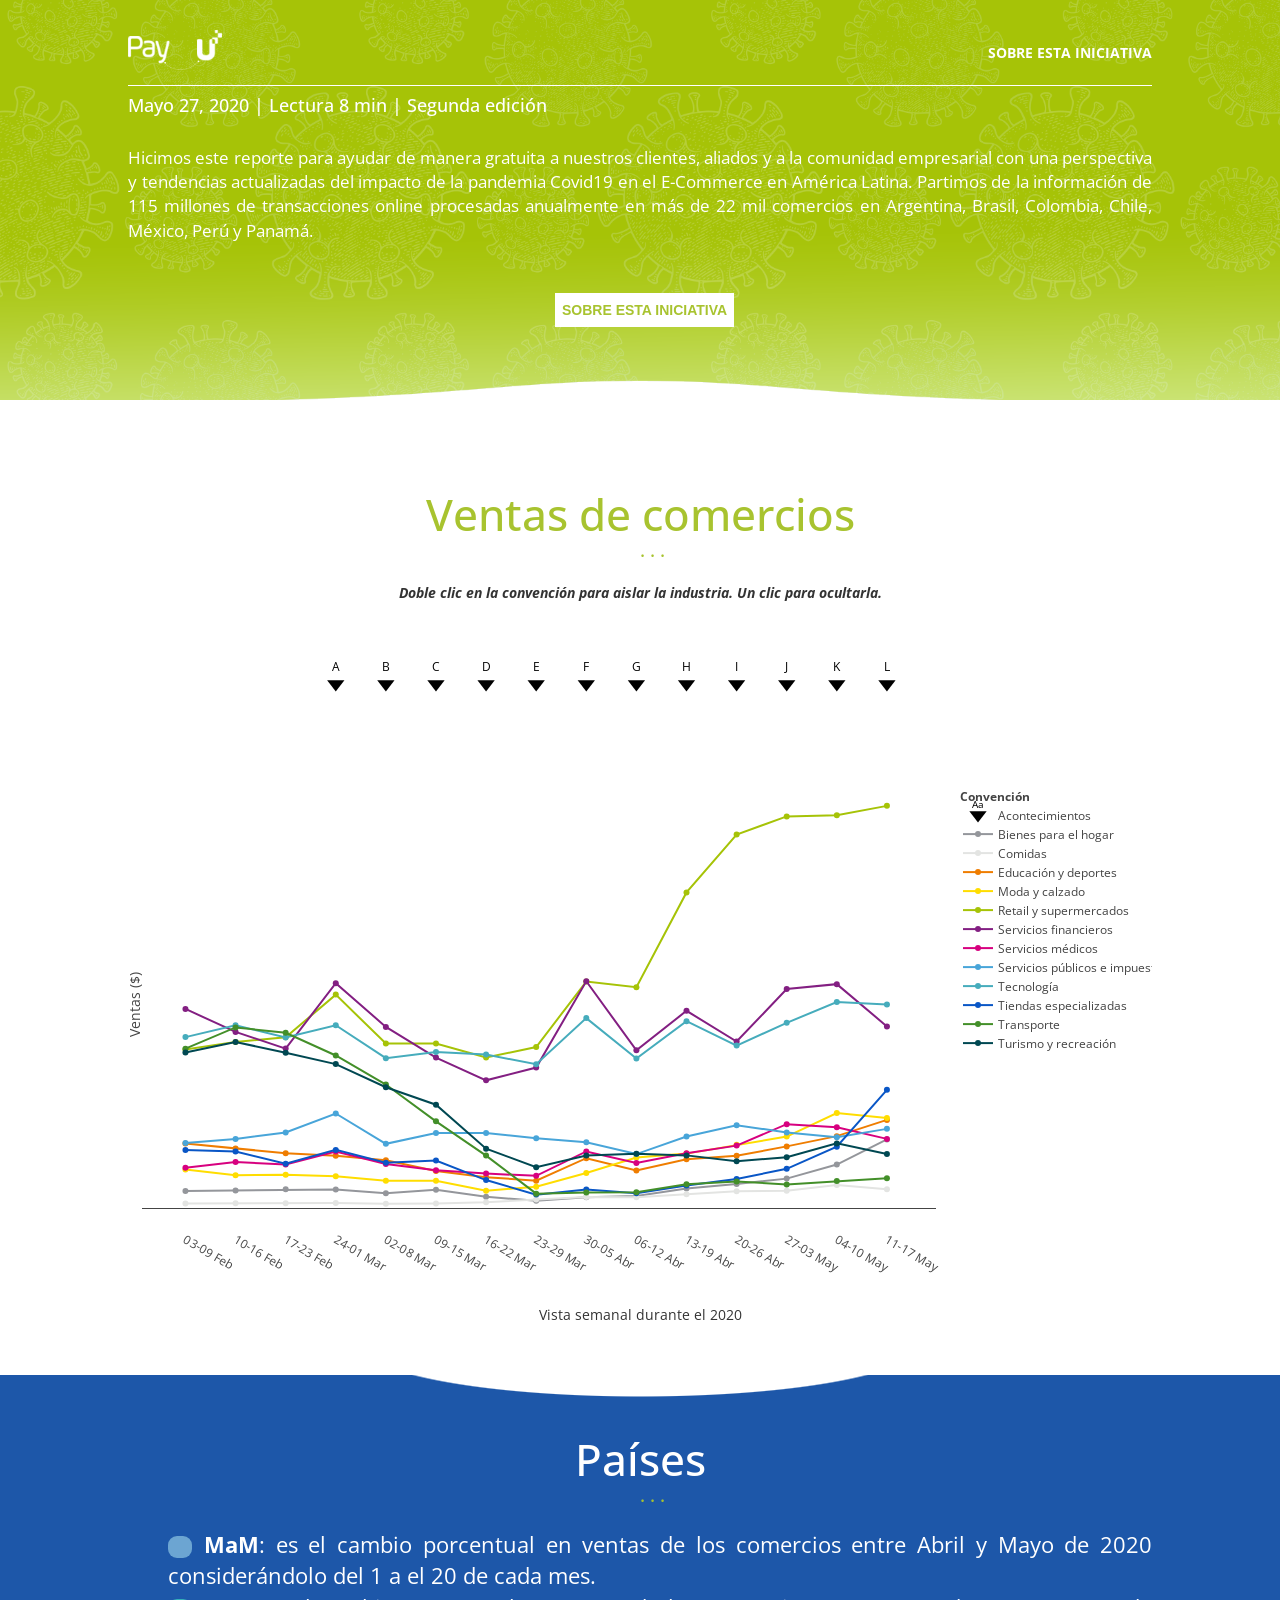
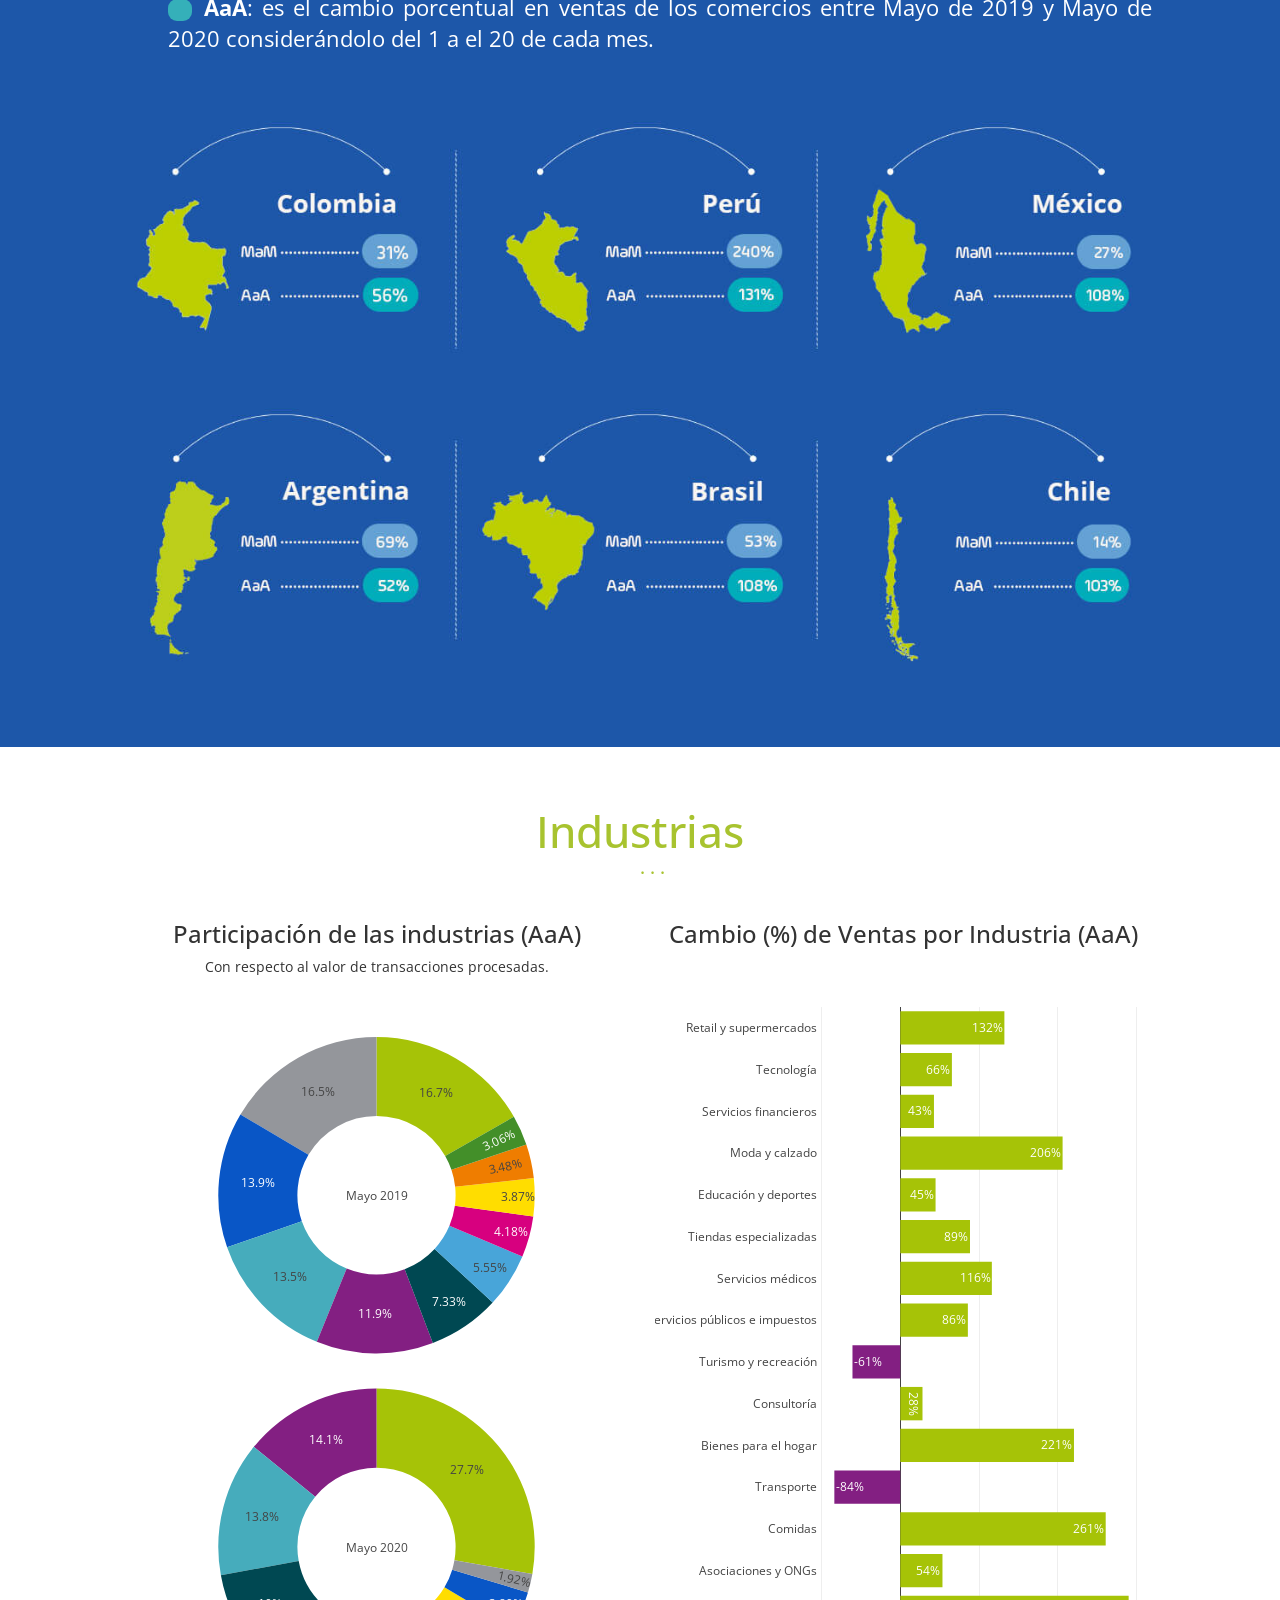
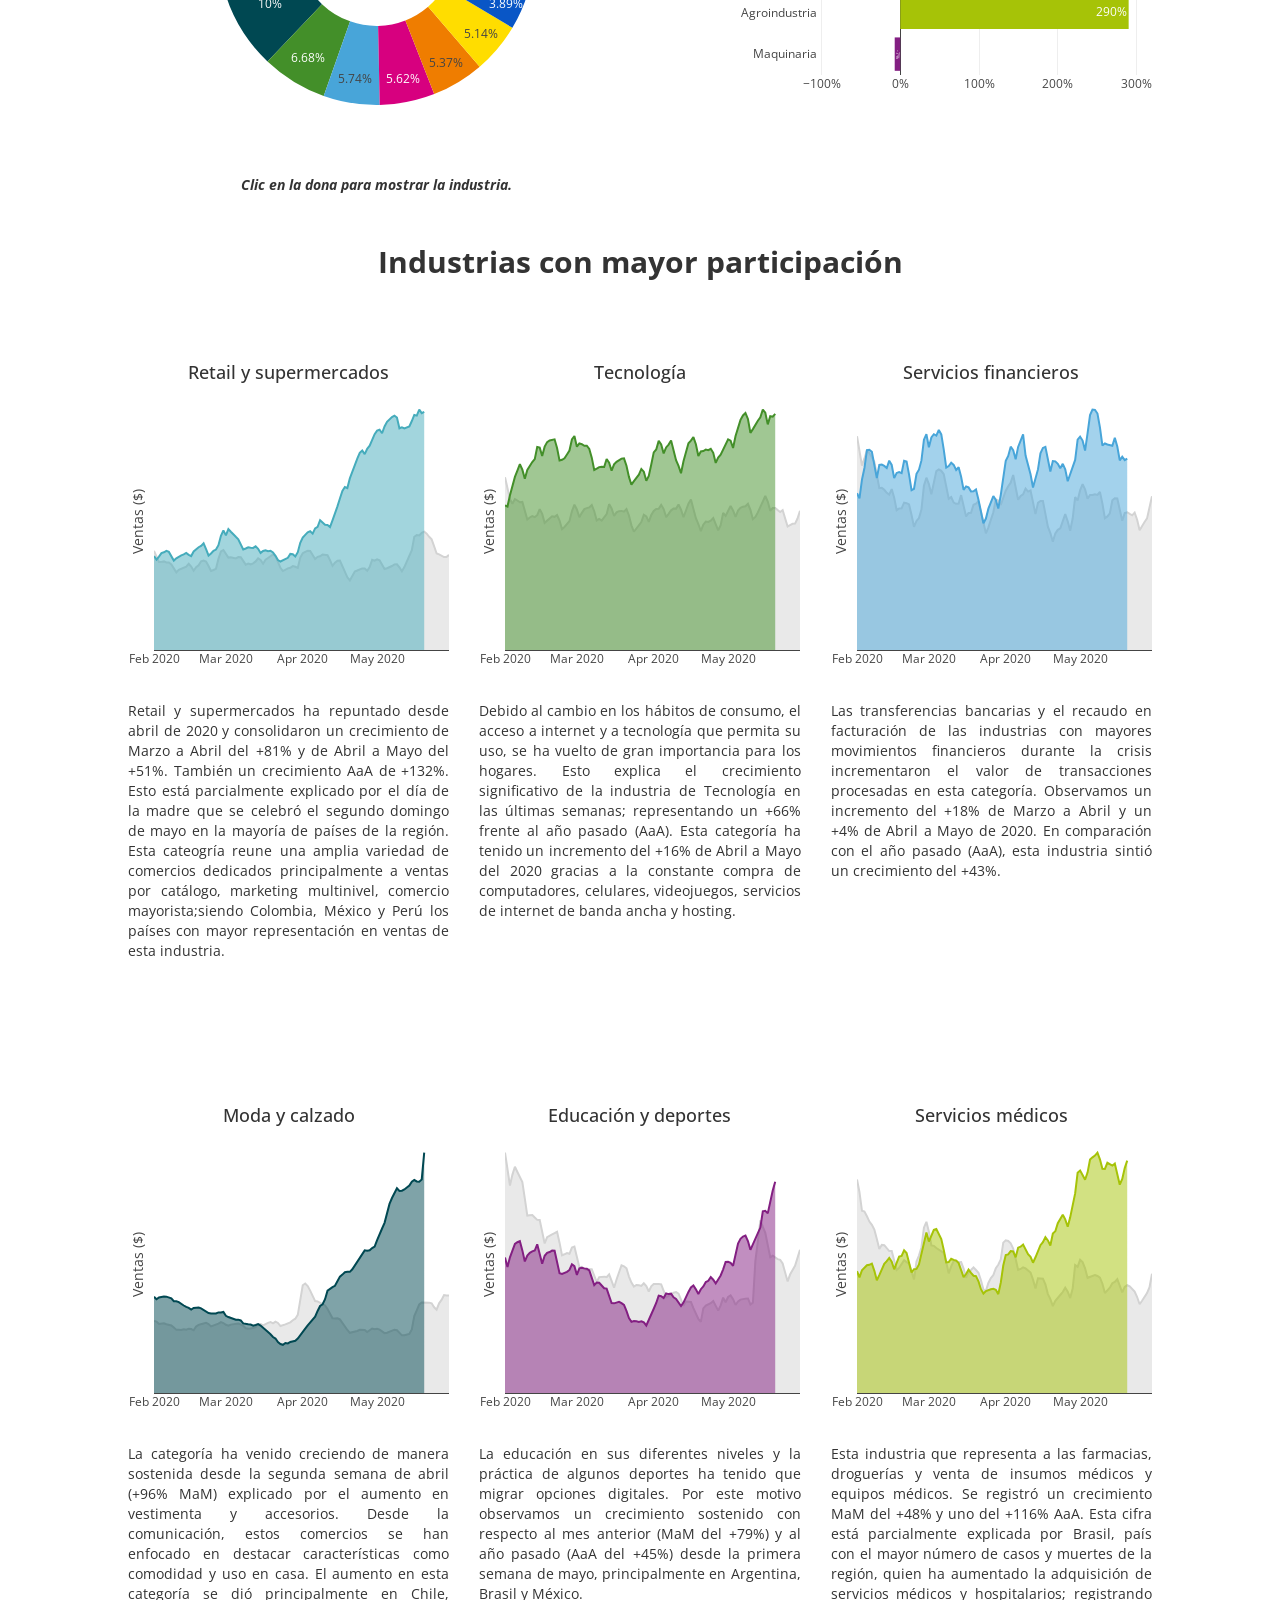
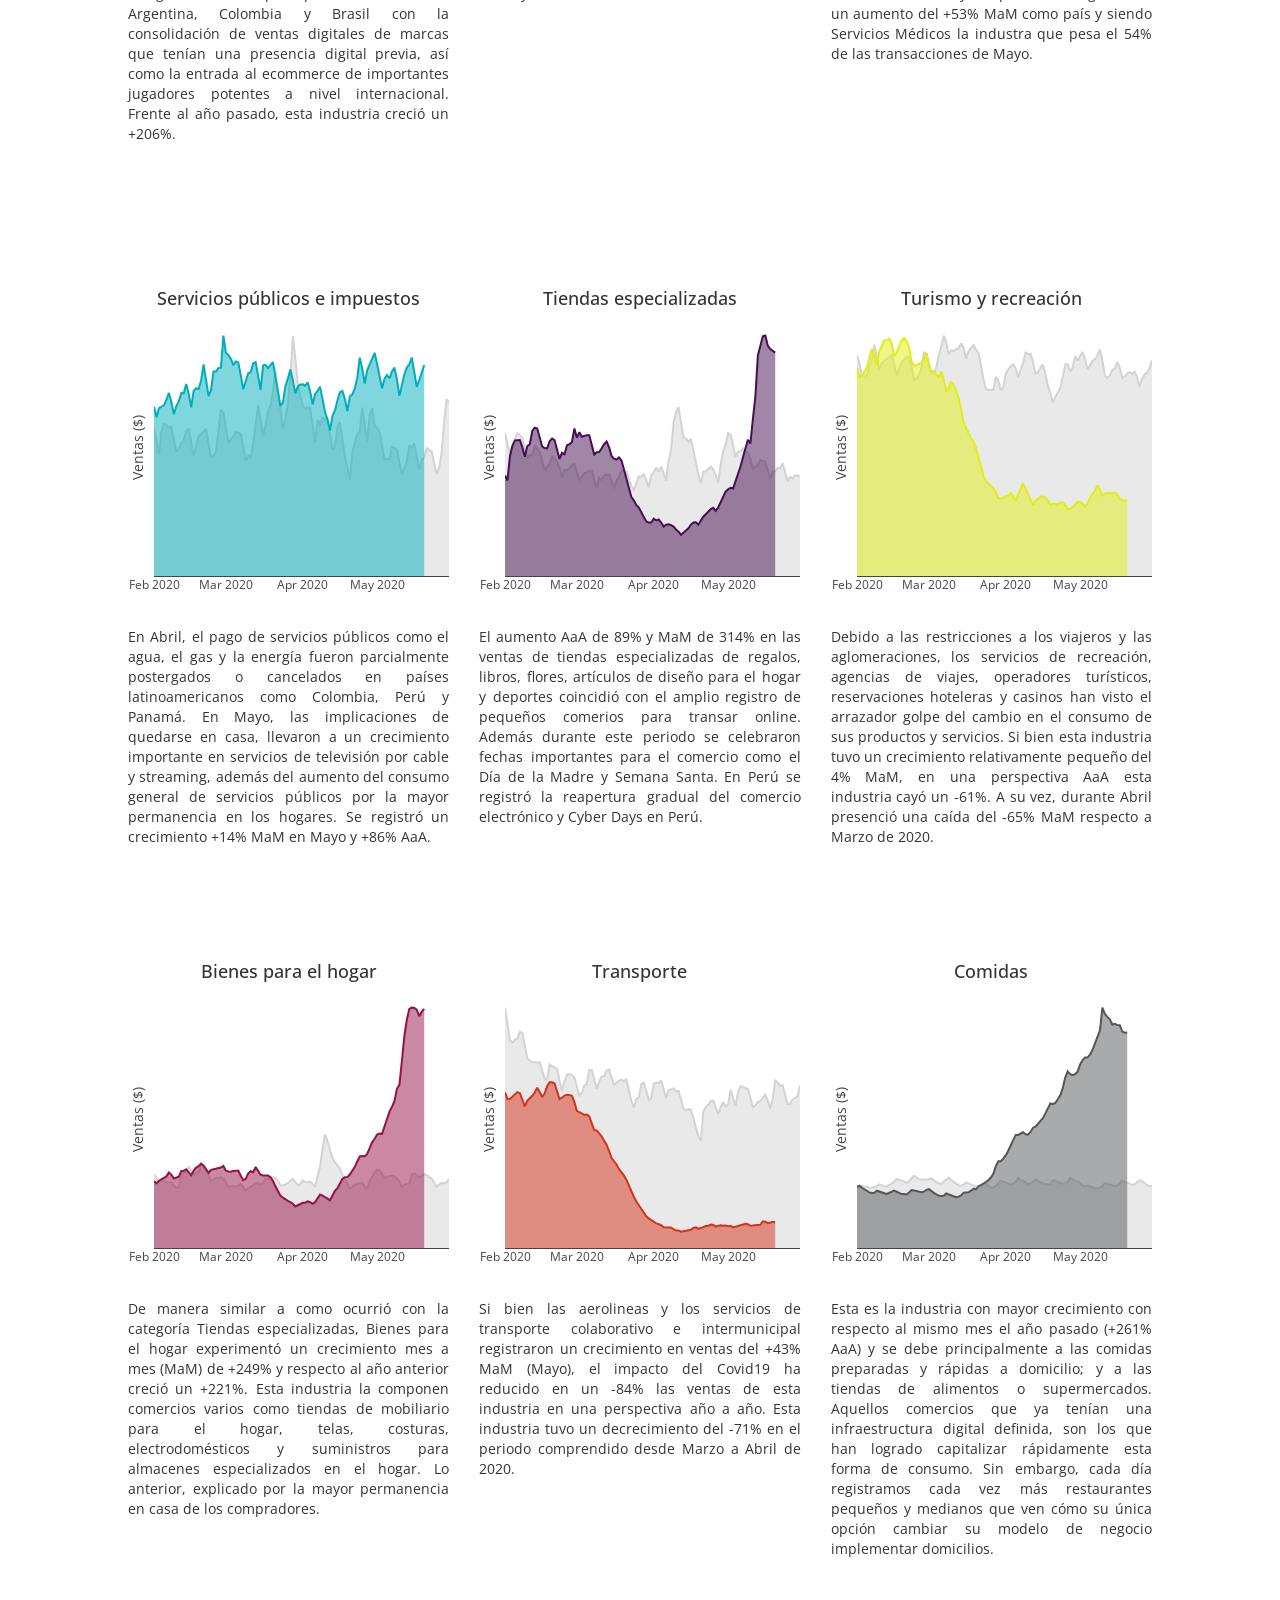
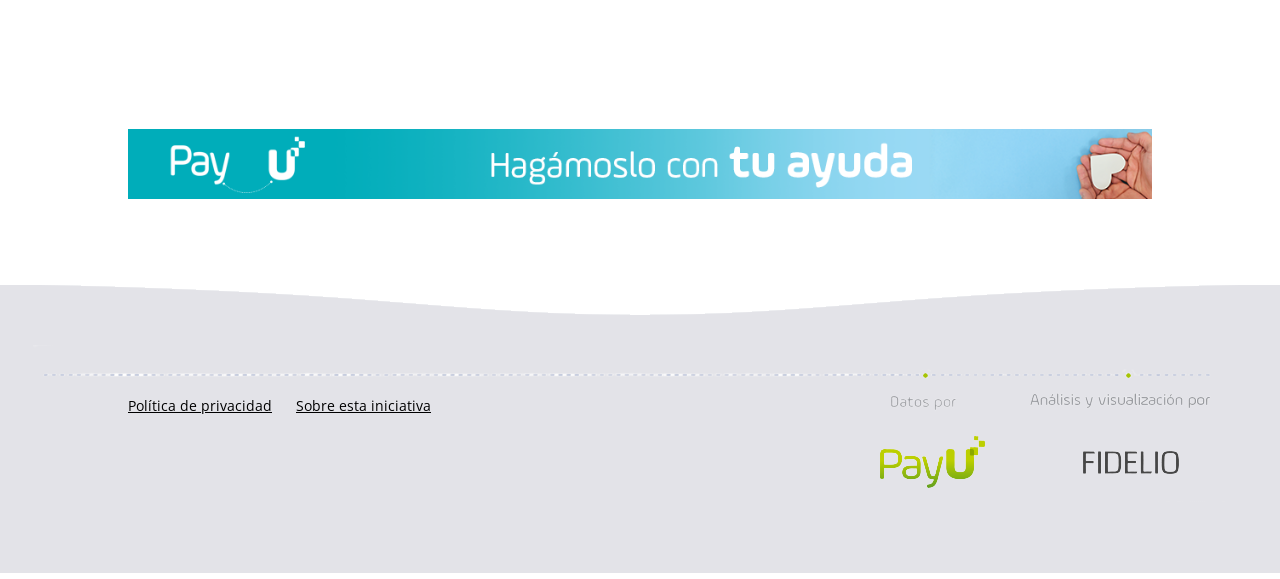
==== commit 21b800cb: "Update 2020-05-27 11:45:16" ====
--- a/index.html
+++ b/index.html
@@ -201,7 +201,7 @@
         </div>
    
         <h1 class="title toc-ignore">Impacto COVID19 en E-Commerce: <b>América Latina</b></h1>
-        <h4 class="date">2da versión | Mayo 27, 2020 | Lectura 8 min </h4>
+        <h4 class="date">Mayo 27, 2020 | Lectura 8 min | Segunda edición</h4>
         <br>
         <p>Hicimos este reporte para ayudar de manera gratuita a nuestros clientes, aliados y a la comunidad empresarial con una perspectiva y tendencias actualizadas del impacto de la pandemia Covid19 en el E-Commerce en América Latina. Partimos de la información de 115 millones de transacciones online procesadas anualmente en más de 22 mil comercios en Argentina, Brasil, Colombia, Chile, México, Perú y Panamá.</p>
         <br>
@@ -235,12 +235,12 @@
 </div>
 </div>
 <div id="texto_desktop">
-<div id="htmlwidget-53830215f4fba8de5211" style="width:100%;height:672px;" class="plotly html-widget"></div>
-<script type="application/json" data-for="htmlwidget-53830215f4fba8de5211">{"x":{"data":[{"x":["24-01 Mar","02-08 Mar","09-15 Mar","16-22 Mar","23-29 Mar","30-05 Abr","06-12 Abr","13-19 Abr","20-26 Abr","27-03 May","04-10 May","11-17 May"],"y":[0,0,0,0,0,0,0,0,0,0,0,0],"showlegend":true,"mode":"text+markers","marker":{"color":"rgba(0,0,0,1)","symbol":"triangle-down","size":15,"line":{"color":"rgba(0,0,0,1)"}},"text":["A","B","C","D","E","F","G","H","I","J","K","L"],"textposition":["top center","top center","top center","top center","top center","top center","top center","top center","top center","top center","top center","top center"],"hovertext":["<b>Feb 26<\/b>:<br>Latinoamérica reporta el <br>primer caso de COVID-19<br>en São Paulo","<b>Mar 07<\/b><br>Argentina registra la primera <br>muerte en América Latina.<br>Primeros casos en Colombia, <br>Argentina, Costa Rica y Paraguay","<b>Mar 11<\/b><br>La OMS cataloga al<br>covid19 como una pandemia.","<b>Mar 20<\/b><br>Toda América Latina presenta<br>casos confirmados de Covid19.<br>Ecuador y Perú implementan la cuarentena.<br>Colombia y Costa Rica cierran sus fronteras.","<b>Mar 23<\/b><br>Decretan cuarentena en<br>algunas regiones de Chile y Colombia","<b>Abr 02<\/b><br>24,544 casos en todos<br>los países de la región","<b>Abr 11<\/b><br>Brasil supera los 20,000<br>casos y las 1,000 muertes","<b>Abr 18<\/b><br>México alcanzó un nuevo<br>pico de casos confirmados: 6,875.","<b>Abr 26<\/b><br>Perú anuncia reactivación <br>de hasta un 90% de su economía<br> en fases.","<b>Abr 28<\/b><br>Casos de Covid19 ascienden a <br>un millón en América;<br>más de 60.000 muertos.","<b>May 06<\/b><br>Latinoamérica supera las 15,000 muertes.<br>Brasil es el país más afectado <br>con 8,000 fallecidos.","<b>May 16<\/b><br>Brasil es el cuarto país<br> con más casos confirmados <br>en el mundo"],"hoverinfo":["text","text","text","text","text","text","text","text","text","text","text","text"],"name":"Acontecimientos","type":"scatter","textfont":{"color":"rgba(0,0,0,1)"},"error_y":{"color":"rgba(0,0,0,1)"},"error_x":{"color":"rgba(0,0,0,1)"},"line":{"color":"rgba(0,0,0,1)"},"xaxis":"x","yaxis":"y","frame":null},{"x":["03-09 Feb","10-16 Feb","17-23 Feb","24-01 Mar","02-08 Mar","09-15 Mar","16-22 Mar","23-29 Mar","30-05 Abr","06-12 Abr","13-19 Abr","20-26 Abr","27-03 May","04-10 May","11-17 May"],"y":[1391234.15,1426518.93,1516128.94,1497522.07048026,1198054.07,1483390.5,925156.65,594447.23,872066.66,977907.06,1590693.5,1935775.75,2377678.35,3511540.36,5527171.42],"mode":"lines+markers","hovertemplate":["Semana: %{x}","Semana: %{x}","Semana: %{x}","Semana: %{x}","Semana: %{x}","Semana: %{x}","Semana: %{x}","Semana: %{x}","Semana: %{x}","Semana: %{x}","Semana: %{x}","Semana: %{x}","Semana: %{x}","Semana: %{x}","Semana: %{x}"],"fill":"none","type":"scatter","name":"Bienes para el hogar","marker":{"color":"rgba(148,150,155,1)","symbol":"circle","line":{"color":"rgba(148,150,155,1)"}},"textfont":{"color":"rgba(148,150,155,1)"},"error_y":{"color":"rgba(148,150,155,1)"},"error_x":{"color":"rgba(148,150,155,1)"},"line":{"color":"rgba(148,150,155,1)"},"xaxis":"x","yaxis":"y2","frame":null},{"x":["03-09 Feb","10-16 Feb","17-23 Feb","24-01 Mar","02-08 Mar","09-15 Mar","16-22 Mar","23-29 Mar","30-05 Abr","06-12 Abr","13-19 Abr","20-26 Abr","27-03 May","04-10 May","11-17 May"],"y":[375823.23,402354.6,402443.64,419104.197839733,357581.08,385068.18,479135.14,700198.13,903416.35,883533.19,1128645.28,1364672.95,1401464.94,1864195.24,1512577.38],"mode":"lines+markers","hovertemplate":["Semana: %{x}","Semana: %{x}","Semana: %{x}","Semana: %{x}","Semana: %{x}","Semana: %{x}","Semana: %{x}","Semana: %{x}","Semana: %{x}","Semana: %{x}","Semana: %{x}","Semana: %{x}","Semana: %{x}","Semana: %{x}","Semana: %{x}"],"fill":"none","type":"scatter","name":"Comidas","marker":{"color":"rgba(227,228,226,1)","symbol":"circle","line":{"color":"rgba(227,228,226,1)"}},"textfont":{"color":"rgba(227,228,226,1)"},"error_y":{"color":"rgba(227,228,226,1)"},"error_x":{"color":"rgba(227,228,226,1)"},"line":{"color":"rgba(227,228,226,1)"},"xaxis":"x","yaxis":"y2","frame":null},{"x":["03-09 Feb","10-16 Feb","17-23 Feb","24-01 Mar","02-08 Mar","09-15 Mar","16-22 Mar","23-29 Mar","30-05 Abr","06-12 Abr","13-19 Abr","20-26 Abr","27-03 May","04-10 May","11-17 May"],"y":[5196499.29,4799942.88,4419456.84,4212842.79051242,3851864.09,2984761.48,2494540.84,2211969.45,4021857.5,3030169.89,3929198.91,4213773.84,4971024.14,5793430.86,7100821.07],"mode":"lines+markers","hovertemplate":["Semana: %{x}","Semana: %{x}","Semana: %{x}","Semana: %{x}","Semana: %{x}","Semana: %{x}","Semana: %{x}","Semana: %{x}","Semana: %{x}","Semana: %{x}","Semana: %{x}","Semana: %{x}","Semana: %{x}","Semana: %{x}","Semana: %{x}"],"fill":"none","type":"scatter","name":"Educación y deportes","marker":{"color":"rgba(239,125,0,1)","symbol":"circle","line":{"color":"rgba(239,125,0,1)"}},"textfont":{"color":"rgba(239,125,0,1)"},"error_y":{"color":"rgba(239,125,0,1)"},"error_x":{"color":"rgba(239,125,0,1)"},"line":{"color":"rgba(239,125,0,1)"},"xaxis":"x","yaxis":"y2","frame":null},{"x":["03-09 Feb","10-16 Feb","17-23 Feb","24-01 Mar","02-08 Mar","09-15 Mar","16-22 Mar","23-29 Mar","30-05 Abr","06-12 Abr","13-19 Abr","20-26 Abr","27-03 May","04-10 May","11-17 May"],"y":[3117460.7,2649102.85,2680618.87,2567190.73869987,2199169.39,2208184.01,1402755.36,1721992.38,2832311.22,4076475.08,4388721.08,5102595.21,5756556.32,7650348.4,7258575.26],"mode":"lines+markers","hovertemplate":["Semana: %{x}","Semana: %{x}","Semana: %{x}","Semana: %{x}","Semana: %{x}","Semana: %{x}","Semana: %{x}","Semana: %{x}","Semana: %{x}","Semana: %{x}","Semana: %{x}","Semana: %{x}","Semana: %{x}","Semana: %{x}","Semana: %{x}"],"fill":"none","type":"scatter","name":"Moda y calzado","marker":{"color":"rgba(255,221,0,1)","symbol":"circle","line":{"color":"rgba(255,221,0,1)"}},"textfont":{"color":"rgba(255,221,0,1)"},"error_y":{"color":"rgba(255,221,0,1)"},"error_x":{"color":"rgba(255,221,0,1)"},"line":{"color":"rgba(255,221,0,1)"},"xaxis":"x","yaxis":"y2","frame":null},{"x":["03-09 Feb","10-16 Feb","17-23 Feb","24-01 Mar","02-08 Mar","09-15 Mar","16-22 Mar","23-29 Mar","30-05 Abr","06-12 Abr","13-19 Abr","20-26 Abr","27-03 May","04-10 May","11-17 May"],"y":[12759767.4,13376643.87,13741021,17178706.7175354,13240366.74,13240127.31,12121575.58,12965008.14,18232632.37,17780009.97,25400283.62,30052660.77,31516210.71,31606719.96,32362590.3],"mode":"lines+markers","hovertemplate":["Semana: %{x}","Semana: %{x}","Semana: %{x}","Semana: %{x}","Semana: %{x}","Semana: %{x}","Semana: %{x}","Semana: %{x}","Semana: %{x}","Semana: %{x}","Semana: %{x}","Semana: %{x}","Semana: %{x}","Semana: %{x}","Semana: %{x}"],"fill":"none","type":"scatter","name":"Retail y supermercados","marker":{"color":"rgba(166,195,7,1)","symbol":"circle","line":{"color":"rgba(166,195,7,1)"}},"textfont":{"color":"rgba(166,195,7,1)"},"error_y":{"color":"rgba(166,195,7,1)"},"error_x":{"color":"rgba(166,195,7,1)"},"line":{"color":"rgba(166,195,7,1)"},"xaxis":"x","yaxis":"y2","frame":null},{"x":["03-09 Feb","10-16 Feb","17-23 Feb","24-01 Mar","02-08 Mar","09-15 Mar","16-22 Mar","23-29 Mar","30-05 Abr","06-12 Abr","13-19 Abr","20-26 Abr","27-03 May","04-10 May","11-17 May"],"y":[16027651.95,14176236.37,12838175.23,18092294.4698342,14580577.71,12117186.84,10284334.48,11313494.63,18251799.63,12694071.22,15876182.07,13408634.06,17624144.23,18022682.27,14622949.55],"mode":"lines+markers","hovertemplate":["Semana: %{x}","Semana: %{x}","Semana: %{x}","Semana: %{x}","Semana: %{x}","Semana: %{x}","Semana: %{x}","Semana: %{x}","Semana: %{x}","Semana: %{x}","Semana: %{x}","Semana: %{x}","Semana: %{x}","Semana: %{x}","Semana: %{x}"],"fill":"none","type":"scatter","name":"Servicios financieros","marker":{"color":"rgba(131,31,130,1)","symbol":"circle","line":{"color":"rgba(131,31,130,1)"}},"textfont":{"color":"rgba(131,31,130,1)"},"error_y":{"color":"rgba(131,31,130,1)"},"error_x":{"color":"rgba(131,31,130,1)"},"line":{"color":"rgba(131,31,130,1)"},"xaxis":"x","yaxis":"y2","frame":null},{"x":["03-09 Feb","10-16 Feb","17-23 Feb","24-01 Mar","02-08 Mar","09-15 Mar","16-22 Mar","23-29 Mar","30-05 Abr","06-12 Abr","13-19 Abr","20-26 Abr","27-03 May","04-10 May","11-17 May"],"y":[3247678.13,3713479.38,3504401.18,4562654.29555532,3548204.21,3048415.91,2784574.07,2602823.26,4561395.55,3639828.66,4410801.71,5031963.99,6759786.96999999,6516968.72,5574214.25],"mode":"lines+markers","hovertemplate":["Semana: %{x}","Semana: %{x}","Semana: %{x}","Semana: %{x}","Semana: %{x}","Semana: %{x}","Semana: %{x}","Semana: %{x}","Semana: %{x}","Semana: %{x}","Semana: %{x}","Semana: %{x}","Semana: %{x}","Semana: %{x}","Semana: %{x}"],"fill":"none","type":"scatter","name":"Servicios médicos","marker":{"color":"rgba(215,0,127,1)","symbol":"circle","line":{"color":"rgba(215,0,127,1)"}},"textfont":{"color":"rgba(215,0,127,1)"},"error_y":{"color":"rgba(215,0,127,1)"},"error_x":{"color":"rgba(215,0,127,1)"},"line":{"color":"rgba(215,0,127,1)"},"xaxis":"x","yaxis":"y2","frame":null},{"x":["03-09 Feb","10-16 Feb","17-23 Feb","24-01 Mar","02-08 Mar","09-15 Mar","16-22 Mar","23-29 Mar","30-05 Abr","06-12 Abr","13-19 Abr","20-26 Abr","27-03 May","04-10 May","11-17 May"],"y":[5247698.03,5573116.06,6089647.37,7615112.91448629,5174560.68,6047339.19,6055994.69,5620138.52,5296886.33,4351743.94,5765794.04,6673048.51,6094941.42,5707261.65,6379601.86],"mode":"lines+markers","hovertemplate":["Semana: %{x}","Semana: %{x}","Semana: %{x}","Semana: %{x}","Semana: %{x}","Semana: %{x}","Semana: %{x}","Semana: %{x}","Semana: %{x}","Semana: %{x}","Semana: %{x}","Semana: %{x}","Semana: %{x}","Semana: %{x}","Semana: %{x}"],"fill":"none","type":"scatter","name":"Servicios públicos e impuestos","marker":{"color":"rgba(72,165,217,1)","symbol":"circle","line":{"color":"rgba(72,165,217,1)"}},"textfont":{"color":"rgba(72,165,217,1)"},"error_y":{"color":"rgba(72,165,217,1)"},"error_x":{"color":"rgba(72,165,217,1)"},"line":{"color":"rgba(72,165,217,1)"},"xaxis":"x","yaxis":"y2","frame":null},{"x":["03-09 Feb","10-16 Feb","17-23 Feb","24-01 Mar","02-08 Mar","09-15 Mar","16-22 Mar","23-29 Mar","30-05 Abr","06-12 Abr","13-19 Abr","20-26 Abr","27-03 May","04-10 May","11-17 May"],"y":[13759613.99,14708153.26,13728147.54,14715544.4540415,12065121.59,12565671.46,12355105.56,11581532.93,15290018.28,12040270.29,15043443.61,13075690.46,14907206.82,16582803.21,16376289.19],"mode":"lines+markers","hovertemplate":["Semana: %{x}","Semana: %{x}","Semana: %{x}","Semana: %{x}","Semana: %{x}","Semana: %{x}","Semana: %{x}","Semana: %{x}","Semana: %{x}","Semana: %{x}","Semana: %{x}","Semana: %{x}","Semana: %{x}","Semana: %{x}","Semana: %{x}"],"fill":"none","type":"scatter","name":"Tecnología","marker":{"color":"rgba(70,172,188,1)","symbol":"circle","line":{"color":"rgba(70,172,188,1)"}},"textfont":{"color":"rgba(70,172,188,1)"},"error_y":{"color":"rgba(70,172,188,1)"},"error_x":{"color":"rgba(70,172,188,1)"},"line":{"color":"rgba(70,172,188,1)"},"xaxis":"x","yaxis":"y2","frame":null},{"x":["03-09 Feb","10-16 Feb","17-23 Feb","24-01 Mar","02-08 Mar","09-15 Mar","16-22 Mar","23-29 Mar","30-05 Abr","06-12 Abr","13-19 Abr","20-26 Abr","27-03 May","04-10 May","11-17 May"],"y":[4673014.34000001,4550986.24,3578664.73,4689599.71272543,3663453.08,3832735.93,2261535.62,1090727.85,1501097.01,1205180.33,1818104.03,2347201.84,3165001.4,4949651.52,9521541.01],"mode":"lines+markers","hovertemplate":["Semana: %{x}","Semana: %{x}","Semana: %{x}","Semana: %{x}","Semana: %{x}","Semana: %{x}","Semana: %{x}","Semana: %{x}","Semana: %{x}","Semana: %{x}","Semana: %{x}","Semana: %{x}","Semana: %{x}","Semana: %{x}","Semana: %{x}"],"fill":"none","type":"scatter","name":"Tiendas especializadas","marker":{"color":"rgba(9,86,198,1)","symbol":"circle","line":{"color":"rgba(9,86,198,1)"}},"textfont":{"color":"rgba(9,86,198,1)"},"error_y":{"color":"rgba(9,86,198,1)"},"error_x":{"color":"rgba(9,86,198,1)"},"line":{"color":"rgba(9,86,198,1)"},"xaxis":"x","yaxis":"y2","frame":null},{"x":["03-09 Feb","10-16 Feb","17-23 Feb","24-01 Mar","02-08 Mar","09-15 Mar","16-22 Mar","23-29 Mar","30-05 Abr","06-12 Abr","13-19 Abr","20-26 Abr","27-03 May","04-10 May","11-17 May"],"y":[12830819.65,14541282.45,14107050.61,12283125.0242611,9945118.89,6985432.79,4228067.88,1167341.21,1256170.38,1279666.72,1930342.78,2155309.86,1900773.38,2176672.71,2405316.76],"mode":"lines+markers","hovertemplate":["Semana: %{x}","Semana: %{x}","Semana: %{x}","Semana: %{x}","Semana: %{x}","Semana: %{x}","Semana: %{x}","Semana: %{x}","Semana: %{x}","Semana: %{x}","Semana: %{x}","Semana: %{x}","Semana: %{x}","Semana: %{x}","Semana: %{x}"],"fill":"none","type":"scatter","name":"Transporte","marker":{"color":"rgba(67,143,41,1)","symbol":"circle","line":{"color":"rgba(67,143,41,1)"}},"textfont":{"color":"rgba(67,143,41,1)"},"error_y":{"color":"rgba(67,143,41,1)"},"error_x":{"color":"rgba(67,143,41,1)"},"line":{"color":"rgba(67,143,41,1)"},"xaxis":"x","yaxis":"y2","frame":null},{"x":["03-09 Feb","10-16 Feb","17-23 Feb","24-01 Mar","02-08 Mar","09-15 Mar","16-22 Mar","23-29 Mar","30-05 Abr","06-12 Abr","13-19 Abr","20-26 Abr","27-03 May","04-10 May","11-17 May"],"y":[12525092.68,13364978.26,12507058.23,11588449.9258283,9724847.32,8323520.93,4780368.14,3299273.36,4231166.9,4376259.11,4247041.1,3766384.3,4100553.49,5211953.39,4355616.21],"mode":"lines+markers","hovertemplate":["Semana: %{x}","Semana: %{x}","Semana: %{x}","Semana: %{x}","Semana: %{x}","Semana: %{x}","Semana: %{x}","Semana: %{x}","Semana: %{x}","Semana: %{x}","Semana: %{x}","Semana: %{x}","Semana: %{x}","Semana: %{x}","Semana: %{x}"],"fill":"none","type":"scatter","name":"Turismo y recreación","marker":{"color":"rgba(0,72,82,1)","symbol":"circle","line":{"color":"rgba(0,72,82,1)"}},"textfont":{"color":"rgba(0,72,82,1)"},"error_y":{"color":"rgba(0,72,82,1)"},"error_x":{"color":"rgba(0,72,82,1)"},"line":{"color":"rgba(0,72,82,1)"},"xaxis":"x","yaxis":"y2","frame":null}],"layout":{"xaxis":{"domain":[0,1],"automargin":true,"title":"","zeroline":false,"showline":false,"showticklabels":true,"showgrid":false,"fixedrange":true,"type":"category","categoryorder":"array","categoryarray":["03-09 Feb","10-16 Feb","17-23 Feb","24-01 Mar","02-08 Mar","09-15 Mar","16-22 Mar","23-29 Mar","30-05 Abr","06-12 Abr","13-19 Abr","20-26 Abr","27-03 May","04-10 May","11-17 May",null],"anchor":"y2","ticktext":["02-08 Mar","03-09 Feb","04-10 May","06-12 Abr","09-15 Mar","10-16 Feb","11-17 May","13-19 Abr","16-22 Mar","17-23 Feb","20-26 Abr","23-29 Mar","24-01 Mar","27-03 May","30-05 Abr","02-08 Mar","03-09 Feb","04-10 May","06-12 Abr","09-15 Mar","10-16 Feb","11-17 May","13-19 Abr","16-22 Mar","17-23 Feb","20-26 Abr","23-29 Mar","24-01 Mar","27-03 May","30-05 Abr","02-08 Mar","03-09 Feb","04-10 May","06-12 Abr","09-15 Mar","10-16 Feb","11-17 May","13-19 Abr","16-22 Mar","17-23 Feb","20-26 Abr","23-29 Mar","24-01 Mar","27-03 May","30-05 Abr","02-08 Mar","03-09 Feb","04-10 May","06-12 Abr","09-15 Mar","10-16 Feb","11-17 May","13-19 Abr","16-22 Mar","17-23 Feb","20-26 Abr","23-29 Mar","24-01 Mar","27-03 May","30-05 Abr","02-08 Mar","03-09 Feb","04-10 May","06-12 Abr","09-15 Mar","10-16 Feb","11-17 May","13-19 Abr","16-22 Mar","17-23 Feb","20-26 Abr","23-29 Mar","24-01 Mar","27-03 May","30-05 Abr","02-08 Mar","03-09 Feb","04-10 May","06-12 Abr","09-15 Mar","10-16 Feb","11-17 May","13-19 Abr","16-22 Mar","17-23 Feb","20-26 Abr","23-29 Mar","24-01 Mar","27-03 May","30-05 Abr","02-08 Mar","03-09 Feb","04-10 May","06-12 Abr","09-15 Mar","10-16 Feb","11-17 May","13-19 Abr","16-22 Mar","17-23 Feb","20-26 Abr","23-29 Mar","24-01 Mar","27-03 May","30-05 Abr","02-08 Mar","03-09 Feb","04-10 May","06-12 Abr","09-15 Mar","10-16 Feb","11-17 May","13-19 Abr","16-22 Mar","17-23 Feb","20-26 Abr","23-29 Mar","24-01 Mar","27-03 May","30-05 Abr","02-08 Mar","03-09 Feb","04-10 May","06-12 Abr","09-15 Mar","10-16 Feb","11-17 May","13-19 Abr","16-22 Mar","17-23 Feb","20-26 Abr","23-29 Mar","24-01 Mar","27-03 May","30-05 Abr","02-08 Mar","03-09 Feb","04-10 May","06-12 Abr","09-15 Mar","10-16 Feb","11-17 May","13-19 Abr","16-22 Mar","17-23 Feb","20-26 Abr","23-29 Mar","24-01 Mar","27-03 May","30-05 Abr","02-08 Mar","03-09 Feb","04-10 May","06-12 Abr","09-15 Mar","10-16 Feb","11-17 May","13-19 Abr","16-22 Mar","17-23 Feb","20-26 Abr","23-29 Mar","24-01 Mar","27-03 May","30-05 Abr","02-08 Mar","03-09 Feb","04-10 May","06-12 Abr","09-15 Mar","10-16 Feb","11-17 May","13-19 Abr","16-22 Mar","17-23 Feb","20-26 Abr","23-29 Mar","24-01 Mar","27-03 May","30-05 Abr"]},"yaxis2":{"domain":[0,0.73],"automargin":true,"title":"Ventas ($)","showgrid":false,"showticklabels":false,"fixedrange":true,"anchor":"x"},"yaxis":{"domain":[0.77,1],"automargin":true,"title":"","zeroline":false,"showline":false,"showticklabels":false,"showgrid":false,"fixedrange":true,"anchor":"x"},"annotations":[],"shapes":[],"images":[],"margin":{"b":0,"l":0,"t":0,"r":0,"pad":0},"hovermode":"closest","showlegend":true,"title":{"text":"TPV: Semana and Industria","font":{"family":"Open Sans","font-size":"17px","color":"#363636","font-weight":"bold"}},"font":{"family":"Open Sans"},"legend":{"title":{"text":"<b>Convención<\/b>"},"orientation":"v","yanchor":"center","xanchor":"center","x":1.15,"y":0.5,"valign":"middle"}},"attrs":{"1e7489f3bea":{"x":{},"y":{},"showlegend":true,"mode":"text","marker":{"size":15},"text":{},"textposition":"top center","hovertext":{},"hoverinfo":"text","name":"Acontecimientos","color":["black"],"symbol":{},"alpha_stroke":1,"sizes":[10,100],"spans":[1,20],"symbols":"triangle-down","type":"scatter"},"1e7465686447":{"x":{},"y":{},"mode":"lines","hovertemplate":"Semana: %{x}","fill":"none","color":{},"symbol":{},"colors":{},"alpha_stroke":1,"sizes":[10,100],"spans":[1,20],"symbols":{},"type":"scatter","inherit":true}},"source":"A","config":{"showSendToCloud":false,"displayModeBar":false},"highlight":{"on":"plotly_click","persistent":false,"dynamic":false,"selectize":false,"opacityDim":0.2,"selected":{"opacity":1},"debounce":0},"subplot":true,"shinyEvents":["plotly_hover","plotly_click","plotly_selected","plotly_relayout","plotly_brushed","plotly_brushing","plotly_clickannotation","plotly_doubleclick","plotly_deselect","plotly_afterplot","plotly_sunburstclick"],"base_url":"https://plot.ly"},"evals":[],"jsHooks":[]}</script>
+<div id="htmlwidget-9c541a287ea3ed02f324" style="width:100%;height:672px;" class="plotly html-widget"></div>
+<script type="application/json" data-for="htmlwidget-9c541a287ea3ed02f324">{"x":{"data":[{"x":["24-01 Mar","02-08 Mar","09-15 Mar","16-22 Mar","23-29 Mar","30-05 Abr","06-12 Abr","13-19 Abr","20-26 Abr","27-03 May","04-10 May","11-17 May"],"y":[0,0,0,0,0,0,0,0,0,0,0,0],"showlegend":true,"mode":"text+markers","marker":{"color":"rgba(0,0,0,1)","symbol":"triangle-down","size":15,"line":{"color":"rgba(0,0,0,1)"}},"text":["A","B","C","D","E","F","G","H","I","J","K","L"],"textposition":["top center","top center","top center","top center","top center","top center","top center","top center","top center","top center","top center","top center"],"hovertext":["<b>Feb 26<\/b>:<br>Latinoamérica reporta el <br>primer caso de COVID-19<br>en São Paulo","<b>Mar 07<\/b><br>Argentina registra la primera <br>muerte en América Latina.<br>Primeros casos en Colombia, <br>Argentina, Costa Rica y Paraguay","<b>Mar 11<\/b><br>La OMS cataloga al<br>covid19 como una pandemia.","<b>Mar 20<\/b><br>Toda América Latina presenta<br>casos confirmados de Covid19.<br>Ecuador y Perú implementan la cuarentena.<br>Colombia y Costa Rica cierran sus fronteras.","<b>Mar 23<\/b><br>Decretan cuarentena en<br>algunas regiones de Chile y Colombia","<b>Abr 02<\/b><br>24,544 casos en todos<br>los países de la región","<b>Abr 11<\/b><br>Brasil supera los 20,000<br>casos y las 1,000 muertes","<b>Abr 18<\/b><br>México alcanzó un nuevo<br>pico de casos confirmados: 6,875.","<b>Abr 26<\/b><br>Perú anuncia reactivación <br>de hasta un 90% de su economía<br> en fases.","<b>Abr 28<\/b><br>Casos de Covid19 ascienden a <br>un millón en América;<br>más de 60.000 muertos.","<b>May 06<\/b><br>Latinoamérica supera las 15,000 muertes.<br>Brasil es el país más afectado <br>con 8,000 fallecidos.","<b>May 16<\/b><br>Brasil es el cuarto país<br> con más casos confirmados <br>en el mundo"],"hoverinfo":["text","text","text","text","text","text","text","text","text","text","text","text"],"name":"Acontecimientos","type":"scatter","textfont":{"color":"rgba(0,0,0,1)"},"error_y":{"color":"rgba(0,0,0,1)"},"error_x":{"color":"rgba(0,0,0,1)"},"line":{"color":"rgba(0,0,0,1)"},"xaxis":"x","yaxis":"y","frame":null},{"x":["03-09 Feb","10-16 Feb","17-23 Feb","24-01 Mar","02-08 Mar","09-15 Mar","16-22 Mar","23-29 Mar","30-05 Abr","06-12 Abr","13-19 Abr","20-26 Abr","27-03 May","04-10 May","11-17 May"],"y":[1391234.15,1426518.93,1516128.94,1497522.07048026,1198054.07,1483390.5,925156.65,594447.23,872066.66,977907.06,1590693.5,1935775.75,2377678.35,3511540.36,5527171.42],"mode":"lines+markers","hovertemplate":["Semana: %{x}","Semana: %{x}","Semana: %{x}","Semana: %{x}","Semana: %{x}","Semana: %{x}","Semana: %{x}","Semana: %{x}","Semana: %{x}","Semana: %{x}","Semana: %{x}","Semana: %{x}","Semana: %{x}","Semana: %{x}","Semana: %{x}"],"fill":"none","type":"scatter","name":"Bienes para el hogar","marker":{"color":"rgba(148,150,155,1)","symbol":"circle","line":{"color":"rgba(148,150,155,1)"}},"textfont":{"color":"rgba(148,150,155,1)"},"error_y":{"color":"rgba(148,150,155,1)"},"error_x":{"color":"rgba(148,150,155,1)"},"line":{"color":"rgba(148,150,155,1)"},"xaxis":"x","yaxis":"y2","frame":null},{"x":["03-09 Feb","10-16 Feb","17-23 Feb","24-01 Mar","02-08 Mar","09-15 Mar","16-22 Mar","23-29 Mar","30-05 Abr","06-12 Abr","13-19 Abr","20-26 Abr","27-03 May","04-10 May","11-17 May"],"y":[375823.23,402354.6,402443.64,419104.197839733,357581.08,385068.18,479135.14,700198.13,903416.35,883533.19,1128645.28,1364672.95,1401464.94,1864195.24,1512577.38],"mode":"lines+markers","hovertemplate":["Semana: %{x}","Semana: %{x}","Semana: %{x}","Semana: %{x}","Semana: %{x}","Semana: %{x}","Semana: %{x}","Semana: %{x}","Semana: %{x}","Semana: %{x}","Semana: %{x}","Semana: %{x}","Semana: %{x}","Semana: %{x}","Semana: %{x}"],"fill":"none","type":"scatter","name":"Comidas","marker":{"color":"rgba(227,228,226,1)","symbol":"circle","line":{"color":"rgba(227,228,226,1)"}},"textfont":{"color":"rgba(227,228,226,1)"},"error_y":{"color":"rgba(227,228,226,1)"},"error_x":{"color":"rgba(227,228,226,1)"},"line":{"color":"rgba(227,228,226,1)"},"xaxis":"x","yaxis":"y2","frame":null},{"x":["03-09 Feb","10-16 Feb","17-23 Feb","24-01 Mar","02-08 Mar","09-15 Mar","16-22 Mar","23-29 Mar","30-05 Abr","06-12 Abr","13-19 Abr","20-26 Abr","27-03 May","04-10 May","11-17 May"],"y":[5196499.29,4799942.88,4419456.84,4212842.79051242,3851864.09,2984761.48,2494540.84,2211969.45,4021857.5,3030169.89,3929198.91,4213773.84,4971024.14,5793430.86,7100821.07],"mode":"lines+markers","hovertemplate":["Semana: %{x}","Semana: %{x}","Semana: %{x}","Semana: %{x}","Semana: %{x}","Semana: %{x}","Semana: %{x}","Semana: %{x}","Semana: %{x}","Semana: %{x}","Semana: %{x}","Semana: %{x}","Semana: %{x}","Semana: %{x}","Semana: %{x}"],"fill":"none","type":"scatter","name":"Educación y deportes","marker":{"color":"rgba(239,125,0,1)","symbol":"circle","line":{"color":"rgba(239,125,0,1)"}},"textfont":{"color":"rgba(239,125,0,1)"},"error_y":{"color":"rgba(239,125,0,1)"},"error_x":{"color":"rgba(239,125,0,1)"},"line":{"color":"rgba(239,125,0,1)"},"xaxis":"x","yaxis":"y2","frame":null},{"x":["03-09 Feb","10-16 Feb","17-23 Feb","24-01 Mar","02-08 Mar","09-15 Mar","16-22 Mar","23-29 Mar","30-05 Abr","06-12 Abr","13-19 Abr","20-26 Abr","27-03 May","04-10 May","11-17 May"],"y":[3117460.7,2649102.85,2680618.87,2567190.73869987,2199169.39,2208184.01,1402755.36,1721992.38,2832311.22,4076475.08,4388721.08,5102595.21,5756556.32,7650348.4,7258575.26],"mode":"lines+markers","hovertemplate":["Semana: %{x}","Semana: %{x}","Semana: %{x}","Semana: %{x}","Semana: %{x}","Semana: %{x}","Semana: %{x}","Semana: %{x}","Semana: %{x}","Semana: %{x}","Semana: %{x}","Semana: %{x}","Semana: %{x}","Semana: %{x}","Semana: %{x}"],"fill":"none","type":"scatter","name":"Moda y calzado","marker":{"color":"rgba(255,221,0,1)","symbol":"circle","line":{"color":"rgba(255,221,0,1)"}},"textfont":{"color":"rgba(255,221,0,1)"},"error_y":{"color":"rgba(255,221,0,1)"},"error_x":{"color":"rgba(255,221,0,1)"},"line":{"color":"rgba(255,221,0,1)"},"xaxis":"x","yaxis":"y2","frame":null},{"x":["03-09 Feb","10-16 Feb","17-23 Feb","24-01 Mar","02-08 Mar","09-15 Mar","16-22 Mar","23-29 Mar","30-05 Abr","06-12 Abr","13-19 Abr","20-26 Abr","27-03 May","04-10 May","11-17 May"],"y":[12759767.4,13376643.87,13741021,17178706.7175354,13240366.74,13240127.31,12121575.58,12965008.14,18232632.37,17780009.97,25400283.62,30052660.77,31516210.71,31606719.96,32362590.3],"mode":"lines+markers","hovertemplate":["Semana: %{x}","Semana: %{x}","Semana: %{x}","Semana: %{x}","Semana: %{x}","Semana: %{x}","Semana: %{x}","Semana: %{x}","Semana: %{x}","Semana: %{x}","Semana: %{x}","Semana: %{x}","Semana: %{x}","Semana: %{x}","Semana: %{x}"],"fill":"none","type":"scatter","name":"Retail y supermercados","marker":{"color":"rgba(166,195,7,1)","symbol":"circle","line":{"color":"rgba(166,195,7,1)"}},"textfont":{"color":"rgba(166,195,7,1)"},"error_y":{"color":"rgba(166,195,7,1)"},"error_x":{"color":"rgba(166,195,7,1)"},"line":{"color":"rgba(166,195,7,1)"},"xaxis":"x","yaxis":"y2","frame":null},{"x":["03-09 Feb","10-16 Feb","17-23 Feb","24-01 Mar","02-08 Mar","09-15 Mar","16-22 Mar","23-29 Mar","30-05 Abr","06-12 Abr","13-19 Abr","20-26 Abr","27-03 May","04-10 May","11-17 May"],"y":[16027651.95,14176236.37,12838175.23,18092294.4698342,14580577.71,12117186.84,10284334.48,11313494.63,18251799.63,12694071.22,15876182.07,13408634.06,17624144.23,18022682.27,14622949.55],"mode":"lines+markers","hovertemplate":["Semana: %{x}","Semana: %{x}","Semana: %{x}","Semana: %{x}","Semana: %{x}","Semana: %{x}","Semana: %{x}","Semana: %{x}","Semana: %{x}","Semana: %{x}","Semana: %{x}","Semana: %{x}","Semana: %{x}","Semana: %{x}","Semana: %{x}"],"fill":"none","type":"scatter","name":"Servicios financieros","marker":{"color":"rgba(131,31,130,1)","symbol":"circle","line":{"color":"rgba(131,31,130,1)"}},"textfont":{"color":"rgba(131,31,130,1)"},"error_y":{"color":"rgba(131,31,130,1)"},"error_x":{"color":"rgba(131,31,130,1)"},"line":{"color":"rgba(131,31,130,1)"},"xaxis":"x","yaxis":"y2","frame":null},{"x":["03-09 Feb","10-16 Feb","17-23 Feb","24-01 Mar","02-08 Mar","09-15 Mar","16-22 Mar","23-29 Mar","30-05 Abr","06-12 Abr","13-19 Abr","20-26 Abr","27-03 May","04-10 May","11-17 May"],"y":[3247678.13,3713479.38,3504401.18,4562654.29555532,3548204.21,3048415.91,2784574.07,2602823.26,4561395.55,3639828.66,4410801.71,5031963.99,6759786.96999999,6516968.72,5574214.25],"mode":"lines+markers","hovertemplate":["Semana: %{x}","Semana: %{x}","Semana: %{x}","Semana: %{x}","Semana: %{x}","Semana: %{x}","Semana: %{x}","Semana: %{x}","Semana: %{x}","Semana: %{x}","Semana: %{x}","Semana: %{x}","Semana: %{x}","Semana: %{x}","Semana: %{x}"],"fill":"none","type":"scatter","name":"Servicios médicos","marker":{"color":"rgba(215,0,127,1)","symbol":"circle","line":{"color":"rgba(215,0,127,1)"}},"textfont":{"color":"rgba(215,0,127,1)"},"error_y":{"color":"rgba(215,0,127,1)"},"error_x":{"color":"rgba(215,0,127,1)"},"line":{"color":"rgba(215,0,127,1)"},"xaxis":"x","yaxis":"y2","frame":null},{"x":["03-09 Feb","10-16 Feb","17-23 Feb","24-01 Mar","02-08 Mar","09-15 Mar","16-22 Mar","23-29 Mar","30-05 Abr","06-12 Abr","13-19 Abr","20-26 Abr","27-03 May","04-10 May","11-17 May"],"y":[5247698.03,5573116.06,6089647.37,7615112.91448629,5174560.68,6047339.19,6055994.69,5620138.52,5296886.33,4351743.94,5765794.04,6673048.51,6094941.42,5707261.65,6379601.86],"mode":"lines+markers","hovertemplate":["Semana: %{x}","Semana: %{x}","Semana: %{x}","Semana: %{x}","Semana: %{x}","Semana: %{x}","Semana: %{x}","Semana: %{x}","Semana: %{x}","Semana: %{x}","Semana: %{x}","Semana: %{x}","Semana: %{x}","Semana: %{x}","Semana: %{x}"],"fill":"none","type":"scatter","name":"Servicios públicos e impuestos","marker":{"color":"rgba(72,165,217,1)","symbol":"circle","line":{"color":"rgba(72,165,217,1)"}},"textfont":{"color":"rgba(72,165,217,1)"},"error_y":{"color":"rgba(72,165,217,1)"},"error_x":{"color":"rgba(72,165,217,1)"},"line":{"color":"rgba(72,165,217,1)"},"xaxis":"x","yaxis":"y2","frame":null},{"x":["03-09 Feb","10-16 Feb","17-23 Feb","24-01 Mar","02-08 Mar","09-15 Mar","16-22 Mar","23-29 Mar","30-05 Abr","06-12 Abr","13-19 Abr","20-26 Abr","27-03 May","04-10 May","11-17 May"],"y":[13759613.99,14708153.26,13728147.54,14715544.4540415,12065121.59,12565671.46,12355105.56,11581532.93,15290018.28,12040270.29,15043443.61,13075690.46,14907206.82,16582803.21,16376289.19],"mode":"lines+markers","hovertemplate":["Semana: %{x}","Semana: %{x}","Semana: %{x}","Semana: %{x}","Semana: %{x}","Semana: %{x}","Semana: %{x}","Semana: %{x}","Semana: %{x}","Semana: %{x}","Semana: %{x}","Semana: %{x}","Semana: %{x}","Semana: %{x}","Semana: %{x}"],"fill":"none","type":"scatter","name":"Tecnología","marker":{"color":"rgba(70,172,188,1)","symbol":"circle","line":{"color":"rgba(70,172,188,1)"}},"textfont":{"color":"rgba(70,172,188,1)"},"error_y":{"color":"rgba(70,172,188,1)"},"error_x":{"color":"rgba(70,172,188,1)"},"line":{"color":"rgba(70,172,188,1)"},"xaxis":"x","yaxis":"y2","frame":null},{"x":["03-09 Feb","10-16 Feb","17-23 Feb","24-01 Mar","02-08 Mar","09-15 Mar","16-22 Mar","23-29 Mar","30-05 Abr","06-12 Abr","13-19 Abr","20-26 Abr","27-03 May","04-10 May","11-17 May"],"y":[4673014.34000001,4550986.24,3578664.73,4689599.71272543,3663453.08,3832735.93,2261535.62,1090727.85,1501097.01,1205180.33,1818104.03,2347201.84,3165001.4,4949651.52,9521541.01],"mode":"lines+markers","hovertemplate":["Semana: %{x}","Semana: %{x}","Semana: %{x}","Semana: %{x}","Semana: %{x}","Semana: %{x}","Semana: %{x}","Semana: %{x}","Semana: %{x}","Semana: %{x}","Semana: %{x}","Semana: %{x}","Semana: %{x}","Semana: %{x}","Semana: %{x}"],"fill":"none","type":"scatter","name":"Tiendas especializadas","marker":{"color":"rgba(9,86,198,1)","symbol":"circle","line":{"color":"rgba(9,86,198,1)"}},"textfont":{"color":"rgba(9,86,198,1)"},"error_y":{"color":"rgba(9,86,198,1)"},"error_x":{"color":"rgba(9,86,198,1)"},"line":{"color":"rgba(9,86,198,1)"},"xaxis":"x","yaxis":"y2","frame":null},{"x":["03-09 Feb","10-16 Feb","17-23 Feb","24-01 Mar","02-08 Mar","09-15 Mar","16-22 Mar","23-29 Mar","30-05 Abr","06-12 Abr","13-19 Abr","20-26 Abr","27-03 May","04-10 May","11-17 May"],"y":[12830819.65,14541282.45,14107050.61,12283125.0242611,9945118.89,6985432.79,4228067.88,1167341.21,1256170.38,1279666.72,1930342.78,2155309.86,1900773.38,2176672.71,2405316.76],"mode":"lines+markers","hovertemplate":["Semana: %{x}","Semana: %{x}","Semana: %{x}","Semana: %{x}","Semana: %{x}","Semana: %{x}","Semana: %{x}","Semana: %{x}","Semana: %{x}","Semana: %{x}","Semana: %{x}","Semana: %{x}","Semana: %{x}","Semana: %{x}","Semana: %{x}"],"fill":"none","type":"scatter","name":"Transporte","marker":{"color":"rgba(67,143,41,1)","symbol":"circle","line":{"color":"rgba(67,143,41,1)"}},"textfont":{"color":"rgba(67,143,41,1)"},"error_y":{"color":"rgba(67,143,41,1)"},"error_x":{"color":"rgba(67,143,41,1)"},"line":{"color":"rgba(67,143,41,1)"},"xaxis":"x","yaxis":"y2","frame":null},{"x":["03-09 Feb","10-16 Feb","17-23 Feb","24-01 Mar","02-08 Mar","09-15 Mar","16-22 Mar","23-29 Mar","30-05 Abr","06-12 Abr","13-19 Abr","20-26 Abr","27-03 May","04-10 May","11-17 May"],"y":[12525092.68,13364978.26,12507058.23,11588449.9258283,9724847.32,8323520.93,4780368.14,3299273.36,4231166.9,4376259.11,4247041.1,3766384.3,4100553.49,5211953.39,4355616.21],"mode":"lines+markers","hovertemplate":["Semana: %{x}","Semana: %{x}","Semana: %{x}","Semana: %{x}","Semana: %{x}","Semana: %{x}","Semana: %{x}","Semana: %{x}","Semana: %{x}","Semana: %{x}","Semana: %{x}","Semana: %{x}","Semana: %{x}","Semana: %{x}","Semana: %{x}"],"fill":"none","type":"scatter","name":"Turismo y recreación","marker":{"color":"rgba(0,72,82,1)","symbol":"circle","line":{"color":"rgba(0,72,82,1)"}},"textfont":{"color":"rgba(0,72,82,1)"},"error_y":{"color":"rgba(0,72,82,1)"},"error_x":{"color":"rgba(0,72,82,1)"},"line":{"color":"rgba(0,72,82,1)"},"xaxis":"x","yaxis":"y2","frame":null}],"layout":{"xaxis":{"domain":[0,1],"automargin":true,"title":"","zeroline":false,"showline":false,"showticklabels":true,"showgrid":false,"fixedrange":true,"type":"category","categoryorder":"array","categoryarray":["03-09 Feb","10-16 Feb","17-23 Feb","24-01 Mar","02-08 Mar","09-15 Mar","16-22 Mar","23-29 Mar","30-05 Abr","06-12 Abr","13-19 Abr","20-26 Abr","27-03 May","04-10 May","11-17 May",null],"anchor":"y2","ticktext":["02-08 Mar","03-09 Feb","04-10 May","06-12 Abr","09-15 Mar","10-16 Feb","11-17 May","13-19 Abr","16-22 Mar","17-23 Feb","20-26 Abr","23-29 Mar","24-01 Mar","27-03 May","30-05 Abr","02-08 Mar","03-09 Feb","04-10 May","06-12 Abr","09-15 Mar","10-16 Feb","11-17 May","13-19 Abr","16-22 Mar","17-23 Feb","20-26 Abr","23-29 Mar","24-01 Mar","27-03 May","30-05 Abr","02-08 Mar","03-09 Feb","04-10 May","06-12 Abr","09-15 Mar","10-16 Feb","11-17 May","13-19 Abr","16-22 Mar","17-23 Feb","20-26 Abr","23-29 Mar","24-01 Mar","27-03 May","30-05 Abr","02-08 Mar","03-09 Feb","04-10 May","06-12 Abr","09-15 Mar","10-16 Feb","11-17 May","13-19 Abr","16-22 Mar","17-23 Feb","20-26 Abr","23-29 Mar","24-01 Mar","27-03 May","30-05 Abr","02-08 Mar","03-09 Feb","04-10 May","06-12 Abr","09-15 Mar","10-16 Feb","11-17 May","13-19 Abr","16-22 Mar","17-23 Feb","20-26 Abr","23-29 Mar","24-01 Mar","27-03 May","30-05 Abr","02-08 Mar","03-09 Feb","04-10 May","06-12 Abr","09-15 Mar","10-16 Feb","11-17 May","13-19 Abr","16-22 Mar","17-23 Feb","20-26 Abr","23-29 Mar","24-01 Mar","27-03 May","30-05 Abr","02-08 Mar","03-09 Feb","04-10 May","06-12 Abr","09-15 Mar","10-16 Feb","11-17 May","13-19 Abr","16-22 Mar","17-23 Feb","20-26 Abr","23-29 Mar","24-01 Mar","27-03 May","30-05 Abr","02-08 Mar","03-09 Feb","04-10 May","06-12 Abr","09-15 Mar","10-16 Feb","11-17 May","13-19 Abr","16-22 Mar","17-23 Feb","20-26 Abr","23-29 Mar","24-01 Mar","27-03 May","30-05 Abr","02-08 Mar","03-09 Feb","04-10 May","06-12 Abr","09-15 Mar","10-16 Feb","11-17 May","13-19 Abr","16-22 Mar","17-23 Feb","20-26 Abr","23-29 Mar","24-01 Mar","27-03 May","30-05 Abr","02-08 Mar","03-09 Feb","04-10 May","06-12 Abr","09-15 Mar","10-16 Feb","11-17 May","13-19 Abr","16-22 Mar","17-23 Feb","20-26 Abr","23-29 Mar","24-01 Mar","27-03 May","30-05 Abr","02-08 Mar","03-09 Feb","04-10 May","06-12 Abr","09-15 Mar","10-16 Feb","11-17 May","13-19 Abr","16-22 Mar","17-23 Feb","20-26 Abr","23-29 Mar","24-01 Mar","27-03 May","30-05 Abr","02-08 Mar","03-09 Feb","04-10 May","06-12 Abr","09-15 Mar","10-16 Feb","11-17 May","13-19 Abr","16-22 Mar","17-23 Feb","20-26 Abr","23-29 Mar","24-01 Mar","27-03 May","30-05 Abr"]},"yaxis2":{"domain":[0,0.73],"automargin":true,"title":"Ventas ($)","showgrid":false,"showticklabels":false,"fixedrange":true,"anchor":"x"},"yaxis":{"domain":[0.77,1],"automargin":true,"title":"","zeroline":false,"showline":false,"showticklabels":false,"showgrid":false,"fixedrange":true,"anchor":"x"},"annotations":[],"shapes":[],"images":[],"margin":{"b":0,"l":0,"t":0,"r":0,"pad":0},"hovermode":"closest","showlegend":true,"title":{"text":"TPV: Semana and Industria","font":{"family":"Open Sans","font-size":"17px","color":"#363636","font-weight":"bold"}},"font":{"family":"Open Sans"},"legend":{"title":{"text":"<b>Convención<\/b>"},"orientation":"v","yanchor":"center","xanchor":"center","x":1.15,"y":0.5,"valign":"middle"}},"attrs":{"1e74eb73506":{"x":{},"y":{},"showlegend":true,"mode":"text","marker":{"size":15},"text":{},"textposition":"top center","hovertext":{},"hoverinfo":"text","name":"Acontecimientos","color":["black"],"symbol":{},"alpha_stroke":1,"sizes":[10,100],"spans":[1,20],"symbols":"triangle-down","type":"scatter"},"1e7416d0bd6":{"x":{},"y":{},"mode":"lines","hovertemplate":"Semana: %{x}","fill":"none","color":{},"symbol":{},"colors":{},"alpha_stroke":1,"sizes":[10,100],"spans":[1,20],"symbols":{},"type":"scatter","inherit":true}},"source":"A","config":{"showSendToCloud":false,"displayModeBar":false},"highlight":{"on":"plotly_click","persistent":false,"dynamic":false,"selectize":false,"opacityDim":0.2,"selected":{"opacity":1},"debounce":0},"subplot":true,"shinyEvents":["plotly_hover","plotly_click","plotly_selected","plotly_relayout","plotly_brushed","plotly_brushing","plotly_clickannotation","plotly_doubleclick","plotly_deselect","plotly_afterplot","plotly_sunburstclick"],"base_url":"https://plot.ly"},"evals":[],"jsHooks":[]}</script>
 </div>
 <div id="texto_mobile">
-<div id="htmlwidget-a291e1acbee4c037a801" style="width:100%;height:672px;" class="plotly html-widget"></div>
-<script type="application/json" data-for="htmlwidget-a291e1acbee4c037a801">{"x":{"data":[{"x":["24-01 Mar","02-08 Mar","09-15 Mar","16-22 Mar","23-29 Mar","30-05 Abr","06-12 Abr","13-19 Abr","20-26 Abr","27-03 May","04-10 May","11-17 May"],"y":[0,0,0,0,0,0,0,0,0,0,0,0],"showlegend":true,"mode":"text+markers","marker":{"color":"rgba(0,0,0,1)","symbol":"triangle-down","size":15,"line":{"color":"rgba(0,0,0,1)"}},"text":["A","B","C","D","E","F","G","H","I","J","K","L"],"textposition":["top center","top center","top center","top center","top center","top center","top center","top center","top center","top center","top center","top center"],"hovertext":["<b>Feb 26<\/b>:<br>Latinoamérica reporta el <br>primer caso de COVID-19<br>en São Paulo","<b>Mar 07<\/b><br>Argentina registra la primera <br>muerte en América Latina.<br>Primeros casos en Colombia, <br>Argentina, Costa Rica y Paraguay","<b>Mar 11<\/b><br>La OMS cataloga al<br>covid19 como una pandemia.","<b>Mar 20<\/b><br>Toda América Latina presenta<br>casos confirmados de Covid19.<br>Ecuador y Perú implementan la cuarentena.<br>Colombia y Costa Rica cierran sus fronteras.","<b>Mar 23<\/b><br>Decretan cuarentena en<br>algunas regiones de Chile y Colombia","<b>Abr 02<\/b><br>24,544 casos en todos<br>los países de la región","<b>Abr 11<\/b><br>Brasil supera los 20,000<br>casos y las 1,000 muertes","<b>Abr 18<\/b><br>México alcanzó un nuevo<br>pico de casos confirmados: 6,875.","<b>Abr 26<\/b><br>Perú anuncia reactivación <br>de hasta un 90% de su economía<br> en fases.","<b>Abr 28<\/b><br>Casos de Covid19 ascienden a <br>un millón en América;<br>más de 60.000 muertos.","<b>May 06<\/b><br>Latinoamérica supera las 15,000 muertes.<br>Brasil es el país más afectado <br>con 8,000 fallecidos.","<b>May 16<\/b><br>Brasil es el cuarto país<br> con más casos confirmados <br>en el mundo"],"hoverinfo":["text","text","text","text","text","text","text","text","text","text","text","text"],"name":"Acontecimientos","type":"scatter","textfont":{"color":"rgba(0,0,0,1)"},"error_y":{"color":"rgba(0,0,0,1)"},"error_x":{"color":"rgba(0,0,0,1)"},"line":{"color":"rgba(0,0,0,1)"},"xaxis":"x","yaxis":"y","frame":null},{"x":["03-09 Feb","10-16 Feb","17-23 Feb","24-01 Mar","02-08 Mar","09-15 Mar","16-22 Mar","23-29 Mar","30-05 Abr","06-12 Abr","13-19 Abr","20-26 Abr","27-03 May","04-10 May","11-17 May"],"y":[1391234.15,1426518.93,1516128.94,1497522.07048026,1198054.07,1483390.5,925156.65,594447.23,872066.66,977907.06,1590693.5,1935775.75,2377678.35,3511540.36,5527171.42],"mode":"lines+markers","hovertemplate":["Semana: %{x}","Semana: %{x}","Semana: %{x}","Semana: %{x}","Semana: %{x}","Semana: %{x}","Semana: %{x}","Semana: %{x}","Semana: %{x}","Semana: %{x}","Semana: %{x}","Semana: %{x}","Semana: %{x}","Semana: %{x}","Semana: %{x}"],"fill":"none","type":"scatter","name":"Bienes para el hogar","marker":{"color":"rgba(148,150,155,1)","symbol":"circle","line":{"color":"rgba(148,150,155,1)"}},"textfont":{"color":"rgba(148,150,155,1)"},"error_y":{"color":"rgba(148,150,155,1)"},"error_x":{"color":"rgba(148,150,155,1)"},"line":{"color":"rgba(148,150,155,1)"},"xaxis":"x","yaxis":"y2","frame":null},{"x":["03-09 Feb","10-16 Feb","17-23 Feb","24-01 Mar","02-08 Mar","09-15 Mar","16-22 Mar","23-29 Mar","30-05 Abr","06-12 Abr","13-19 Abr","20-26 Abr","27-03 May","04-10 May","11-17 May"],"y":[375823.23,402354.6,402443.64,419104.197839733,357581.08,385068.18,479135.14,700198.13,903416.35,883533.19,1128645.28,1364672.95,1401464.94,1864195.24,1512577.38],"mode":"lines+markers","hovertemplate":["Semana: %{x}","Semana: %{x}","Semana: %{x}","Semana: %{x}","Semana: %{x}","Semana: %{x}","Semana: %{x}","Semana: %{x}","Semana: %{x}","Semana: %{x}","Semana: %{x}","Semana: %{x}","Semana: %{x}","Semana: %{x}","Semana: %{x}"],"fill":"none","type":"scatter","name":"Comidas","marker":{"color":"rgba(227,228,226,1)","symbol":"circle","line":{"color":"rgba(227,228,226,1)"}},"textfont":{"color":"rgba(227,228,226,1)"},"error_y":{"color":"rgba(227,228,226,1)"},"error_x":{"color":"rgba(227,228,226,1)"},"line":{"color":"rgba(227,228,226,1)"},"xaxis":"x","yaxis":"y2","frame":null},{"x":["03-09 Feb","10-16 Feb","17-23 Feb","24-01 Mar","02-08 Mar","09-15 Mar","16-22 Mar","23-29 Mar","30-05 Abr","06-12 Abr","13-19 Abr","20-26 Abr","27-03 May","04-10 May","11-17 May"],"y":[5196499.29,4799942.88,4419456.84,4212842.79051242,3851864.09,2984761.48,2494540.84,2211969.45,4021857.5,3030169.89,3929198.91,4213773.84,4971024.14,5793430.86,7100821.07],"mode":"lines+markers","hovertemplate":["Semana: %{x}","Semana: %{x}","Semana: %{x}","Semana: %{x}","Semana: %{x}","Semana: %{x}","Semana: %{x}","Semana: %{x}","Semana: %{x}","Semana: %{x}","Semana: %{x}","Semana: %{x}","Semana: %{x}","Semana: %{x}","Semana: %{x}"],"fill":"none","type":"scatter","name":"Educación y deportes","marker":{"color":"rgba(239,125,0,1)","symbol":"circle","line":{"color":"rgba(239,125,0,1)"}},"textfont":{"color":"rgba(239,125,0,1)"},"error_y":{"color":"rgba(239,125,0,1)"},"error_x":{"color":"rgba(239,125,0,1)"},"line":{"color":"rgba(239,125,0,1)"},"xaxis":"x","yaxis":"y2","frame":null},{"x":["03-09 Feb","10-16 Feb","17-23 Feb","24-01 Mar","02-08 Mar","09-15 Mar","16-22 Mar","23-29 Mar","30-05 Abr","06-12 Abr","13-19 Abr","20-26 Abr","27-03 May","04-10 May","11-17 May"],"y":[3117460.7,2649102.85,2680618.87,2567190.73869987,2199169.39,2208184.01,1402755.36,1721992.38,2832311.22,4076475.08,4388721.08,5102595.21,5756556.32,7650348.4,7258575.26],"mode":"lines+markers","hovertemplate":["Semana: %{x}","Semana: %{x}","Semana: %{x}","Semana: %{x}","Semana: %{x}","Semana: %{x}","Semana: %{x}","Semana: %{x}","Semana: %{x}","Semana: %{x}","Semana: %{x}","Semana: %{x}","Semana: %{x}","Semana: %{x}","Semana: %{x}"],"fill":"none","type":"scatter","name":"Moda y calzado","marker":{"color":"rgba(255,221,0,1)","symbol":"circle","line":{"color":"rgba(255,221,0,1)"}},"textfont":{"color":"rgba(255,221,0,1)"},"error_y":{"color":"rgba(255,221,0,1)"},"error_x":{"color":"rgba(255,221,0,1)"},"line":{"color":"rgba(255,221,0,1)"},"xaxis":"x","yaxis":"y2","frame":null},{"x":["03-09 Feb","10-16 Feb","17-23 Feb","24-01 Mar","02-08 Mar","09-15 Mar","16-22 Mar","23-29 Mar","30-05 Abr","06-12 Abr","13-19 Abr","20-26 Abr","27-03 May","04-10 May","11-17 May"],"y":[12759767.4,13376643.87,13741021,17178706.7175354,13240366.74,13240127.31,12121575.58,12965008.14,18232632.37,17780009.97,25400283.62,30052660.77,31516210.71,31606719.96,32362590.3],"mode":"lines+markers","hovertemplate":["Semana: %{x}","Semana: %{x}","Semana: %{x}","Semana: %{x}","Semana: %{x}","Semana: %{x}","Semana: %{x}","Semana: %{x}","Semana: %{x}","Semana: %{x}","Semana: %{x}","Semana: %{x}","Semana: %{x}","Semana: %{x}","Semana: %{x}"],"fill":"none","type":"scatter","name":"Retail y supermercados","marker":{"color":"rgba(166,195,7,1)","symbol":"circle","line":{"color":"rgba(166,195,7,1)"}},"textfont":{"color":"rgba(166,195,7,1)"},"error_y":{"color":"rgba(166,195,7,1)"},"error_x":{"color":"rgba(166,195,7,1)"},"line":{"color":"rgba(166,195,7,1)"},"xaxis":"x","yaxis":"y2","frame":null},{"x":["03-09 Feb","10-16 Feb","17-23 Feb","24-01 Mar","02-08 Mar","09-15 Mar","16-22 Mar","23-29 Mar","30-05 Abr","06-12 Abr","13-19 Abr","20-26 Abr","27-03 May","04-10 May","11-17 May"],"y":[16027651.95,14176236.37,12838175.23,18092294.4698342,14580577.71,12117186.84,10284334.48,11313494.63,18251799.63,12694071.22,15876182.07,13408634.06,17624144.23,18022682.27,14622949.55],"mode":"lines+markers","hovertemplate":["Semana: %{x}","Semana: %{x}","Semana: %{x}","Semana: %{x}","Semana: %{x}","Semana: %{x}","Semana: %{x}","Semana: %{x}","Semana: %{x}","Semana: %{x}","Semana: %{x}","Semana: %{x}","Semana: %{x}","Semana: %{x}","Semana: %{x}"],"fill":"none","type":"scatter","name":"Servicios financieros","marker":{"color":"rgba(131,31,130,1)","symbol":"circle","line":{"color":"rgba(131,31,130,1)"}},"textfont":{"color":"rgba(131,31,130,1)"},"error_y":{"color":"rgba(131,31,130,1)"},"error_x":{"color":"rgba(131,31,130,1)"},"line":{"color":"rgba(131,31,130,1)"},"xaxis":"x","yaxis":"y2","frame":null},{"x":["03-09 Feb","10-16 Feb","17-23 Feb","24-01 Mar","02-08 Mar","09-15 Mar","16-22 Mar","23-29 Mar","30-05 Abr","06-12 Abr","13-19 Abr","20-26 Abr","27-03 May","04-10 May","11-17 May"],"y":[3247678.13,3713479.38,3504401.18,4562654.29555532,3548204.21,3048415.91,2784574.07,2602823.26,4561395.55,3639828.66,4410801.71,5031963.99,6759786.96999999,6516968.72,5574214.25],"mode":"lines+markers","hovertemplate":["Semana: %{x}","Semana: %{x}","Semana: %{x}","Semana: %{x}","Semana: %{x}","Semana: %{x}","Semana: %{x}","Semana: %{x}","Semana: %{x}","Semana: %{x}","Semana: %{x}","Semana: %{x}","Semana: %{x}","Semana: %{x}","Semana: %{x}"],"fill":"none","type":"scatter","name":"Servicios médicos","marker":{"color":"rgba(215,0,127,1)","symbol":"circle","line":{"color":"rgba(215,0,127,1)"}},"textfont":{"color":"rgba(215,0,127,1)"},"error_y":{"color":"rgba(215,0,127,1)"},"error_x":{"color":"rgba(215,0,127,1)"},"line":{"color":"rgba(215,0,127,1)"},"xaxis":"x","yaxis":"y2","frame":null},{"x":["03-09 Feb","10-16 Feb","17-23 Feb","24-01 Mar","02-08 Mar","09-15 Mar","16-22 Mar","23-29 Mar","30-05 Abr","06-12 Abr","13-19 Abr","20-26 Abr","27-03 May","04-10 May","11-17 May"],"y":[5247698.03,5573116.06,6089647.37,7615112.91448629,5174560.68,6047339.19,6055994.69,5620138.52,5296886.33,4351743.94,5765794.04,6673048.51,6094941.42,5707261.65,6379601.86],"mode":"lines+markers","hovertemplate":["Semana: %{x}","Semana: %{x}","Semana: %{x}","Semana: %{x}","Semana: %{x}","Semana: %{x}","Semana: %{x}","Semana: %{x}","Semana: %{x}","Semana: %{x}","Semana: %{x}","Semana: %{x}","Semana: %{x}","Semana: %{x}","Semana: %{x}"],"fill":"none","type":"scatter","name":"Servicios públicos e impuestos","marker":{"color":"rgba(72,165,217,1)","symbol":"circle","line":{"color":"rgba(72,165,217,1)"}},"textfont":{"color":"rgba(72,165,217,1)"},"error_y":{"color":"rgba(72,165,217,1)"},"error_x":{"color":"rgba(72,165,217,1)"},"line":{"color":"rgba(72,165,217,1)"},"xaxis":"x","yaxis":"y2","frame":null},{"x":["03-09 Feb","10-16 Feb","17-23 Feb","24-01 Mar","02-08 Mar","09-15 Mar","16-22 Mar","23-29 Mar","30-05 Abr","06-12 Abr","13-19 Abr","20-26 Abr","27-03 May","04-10 May","11-17 May"],"y":[13759613.99,14708153.26,13728147.54,14715544.4540415,12065121.59,12565671.46,12355105.56,11581532.93,15290018.28,12040270.29,15043443.61,13075690.46,14907206.82,16582803.21,16376289.19],"mode":"lines+markers","hovertemplate":["Semana: %{x}","Semana: %{x}","Semana: %{x}","Semana: %{x}","Semana: %{x}","Semana: %{x}","Semana: %{x}","Semana: %{x}","Semana: %{x}","Semana: %{x}","Semana: %{x}","Semana: %{x}","Semana: %{x}","Semana: %{x}","Semana: %{x}"],"fill":"none","type":"scatter","name":"Tecnología","marker":{"color":"rgba(70,172,188,1)","symbol":"circle","line":{"color":"rgba(70,172,188,1)"}},"textfont":{"color":"rgba(70,172,188,1)"},"error_y":{"color":"rgba(70,172,188,1)"},"error_x":{"color":"rgba(70,172,188,1)"},"line":{"color":"rgba(70,172,188,1)"},"xaxis":"x","yaxis":"y2","frame":null},{"x":["03-09 Feb","10-16 Feb","17-23 Feb","24-01 Mar","02-08 Mar","09-15 Mar","16-22 Mar","23-29 Mar","30-05 Abr","06-12 Abr","13-19 Abr","20-26 Abr","27-03 May","04-10 May","11-17 May"],"y":[4673014.34000001,4550986.24,3578664.73,4689599.71272543,3663453.08,3832735.93,2261535.62,1090727.85,1501097.01,1205180.33,1818104.03,2347201.84,3165001.4,4949651.52,9521541.01],"mode":"lines+markers","hovertemplate":["Semana: %{x}","Semana: %{x}","Semana: %{x}","Semana: %{x}","Semana: %{x}","Semana: %{x}","Semana: %{x}","Semana: %{x}","Semana: %{x}","Semana: %{x}","Semana: %{x}","Semana: %{x}","Semana: %{x}","Semana: %{x}","Semana: %{x}"],"fill":"none","type":"scatter","name":"Tiendas especializadas","marker":{"color":"rgba(9,86,198,1)","symbol":"circle","line":{"color":"rgba(9,86,198,1)"}},"textfont":{"color":"rgba(9,86,198,1)"},"error_y":{"color":"rgba(9,86,198,1)"},"error_x":{"color":"rgba(9,86,198,1)"},"line":{"color":"rgba(9,86,198,1)"},"xaxis":"x","yaxis":"y2","frame":null},{"x":["03-09 Feb","10-16 Feb","17-23 Feb","24-01 Mar","02-08 Mar","09-15 Mar","16-22 Mar","23-29 Mar","30-05 Abr","06-12 Abr","13-19 Abr","20-26 Abr","27-03 May","04-10 May","11-17 May"],"y":[12830819.65,14541282.45,14107050.61,12283125.0242611,9945118.89,6985432.79,4228067.88,1167341.21,1256170.38,1279666.72,1930342.78,2155309.86,1900773.38,2176672.71,2405316.76],"mode":"lines+markers","hovertemplate":["Semana: %{x}","Semana: %{x}","Semana: %{x}","Semana: %{x}","Semana: %{x}","Semana: %{x}","Semana: %{x}","Semana: %{x}","Semana: %{x}","Semana: %{x}","Semana: %{x}","Semana: %{x}","Semana: %{x}","Semana: %{x}","Semana: %{x}"],"fill":"none","type":"scatter","name":"Transporte","marker":{"color":"rgba(67,143,41,1)","symbol":"circle","line":{"color":"rgba(67,143,41,1)"}},"textfont":{"color":"rgba(67,143,41,1)"},"error_y":{"color":"rgba(67,143,41,1)"},"error_x":{"color":"rgba(67,143,41,1)"},"line":{"color":"rgba(67,143,41,1)"},"xaxis":"x","yaxis":"y2","frame":null},{"x":["03-09 Feb","10-16 Feb","17-23 Feb","24-01 Mar","02-08 Mar","09-15 Mar","16-22 Mar","23-29 Mar","30-05 Abr","06-12 Abr","13-19 Abr","20-26 Abr","27-03 May","04-10 May","11-17 May"],"y":[12525092.68,13364978.26,12507058.23,11588449.9258283,9724847.32,8323520.93,4780368.14,3299273.36,4231166.9,4376259.11,4247041.1,3766384.3,4100553.49,5211953.39,4355616.21],"mode":"lines+markers","hovertemplate":["Semana: %{x}","Semana: %{x}","Semana: %{x}","Semana: %{x}","Semana: %{x}","Semana: %{x}","Semana: %{x}","Semana: %{x}","Semana: %{x}","Semana: %{x}","Semana: %{x}","Semana: %{x}","Semana: %{x}","Semana: %{x}","Semana: %{x}"],"fill":"none","type":"scatter","name":"Turismo y recreación","marker":{"color":"rgba(0,72,82,1)","symbol":"circle","line":{"color":"rgba(0,72,82,1)"}},"textfont":{"color":"rgba(0,72,82,1)"},"error_y":{"color":"rgba(0,72,82,1)"},"error_x":{"color":"rgba(0,72,82,1)"},"line":{"color":"rgba(0,72,82,1)"},"xaxis":"x","yaxis":"y2","frame":null}],"layout":{"xaxis":{"domain":[0,1],"automargin":true,"title":"","zeroline":false,"showline":false,"showticklabels":false,"showgrid":false,"fixedrange":true,"type":"category","categoryorder":"array","categoryarray":["03-09 Feb","10-16 Feb","17-23 Feb","24-01 Mar","02-08 Mar","09-15 Mar","16-22 Mar","23-29 Mar","30-05 Abr","06-12 Abr","13-19 Abr","20-26 Abr","27-03 May","04-10 May","11-17 May",null],"anchor":"y2","ticktext":["02-08 Mar","03-09 Feb","04-10 May","06-12 Abr","09-15 Mar","10-16 Feb","11-17 May","13-19 Abr","16-22 Mar","17-23 Feb","20-26 Abr","23-29 Mar","24-01 Mar","27-03 May","30-05 Abr","02-08 Mar","03-09 Feb","04-10 May","06-12 Abr","09-15 Mar","10-16 Feb","11-17 May","13-19 Abr","16-22 Mar","17-23 Feb","20-26 Abr","23-29 Mar","24-01 Mar","27-03 May","30-05 Abr","02-08 Mar","03-09 Feb","04-10 May","06-12 Abr","09-15 Mar","10-16 Feb","11-17 May","13-19 Abr","16-22 Mar","17-23 Feb","20-26 Abr","23-29 Mar","24-01 Mar","27-03 May","30-05 Abr","02-08 Mar","03-09 Feb","04-10 May","06-12 Abr","09-15 Mar","10-16 Feb","11-17 May","13-19 Abr","16-22 Mar","17-23 Feb","20-26 Abr","23-29 Mar","24-01 Mar","27-03 May","30-05 Abr","02-08 Mar","03-09 Feb","04-10 May","06-12 Abr","09-15 Mar","10-16 Feb","11-17 May","13-19 Abr","16-22 Mar","17-23 Feb","20-26 Abr","23-29 Mar","24-01 Mar","27-03 May","30-05 Abr","02-08 Mar","03-09 Feb","04-10 May","06-12 Abr","09-15 Mar","10-16 Feb","11-17 May","13-19 Abr","16-22 Mar","17-23 Feb","20-26 Abr","23-29 Mar","24-01 Mar","27-03 May","30-05 Abr","02-08 Mar","03-09 Feb","04-10 May","06-12 Abr","09-15 Mar","10-16 Feb","11-17 May","13-19 Abr","16-22 Mar","17-23 Feb","20-26 Abr","23-29 Mar","24-01 Mar","27-03 May","30-05 Abr","02-08 Mar","03-09 Feb","04-10 May","06-12 Abr","09-15 Mar","10-16 Feb","11-17 May","13-19 Abr","16-22 Mar","17-23 Feb","20-26 Abr","23-29 Mar","24-01 Mar","27-03 May","30-05 Abr","02-08 Mar","03-09 Feb","04-10 May","06-12 Abr","09-15 Mar","10-16 Feb","11-17 May","13-19 Abr","16-22 Mar","17-23 Feb","20-26 Abr","23-29 Mar","24-01 Mar","27-03 May","30-05 Abr","02-08 Mar","03-09 Feb","04-10 May","06-12 Abr","09-15 Mar","10-16 Feb","11-17 May","13-19 Abr","16-22 Mar","17-23 Feb","20-26 Abr","23-29 Mar","24-01 Mar","27-03 May","30-05 Abr","02-08 Mar","03-09 Feb","04-10 May","06-12 Abr","09-15 Mar","10-16 Feb","11-17 May","13-19 Abr","16-22 Mar","17-23 Feb","20-26 Abr","23-29 Mar","24-01 Mar","27-03 May","30-05 Abr","02-08 Mar","03-09 Feb","04-10 May","06-12 Abr","09-15 Mar","10-16 Feb","11-17 May","13-19 Abr","16-22 Mar","17-23 Feb","20-26 Abr","23-29 Mar","24-01 Mar","27-03 May","30-05 Abr"]},"yaxis2":{"domain":[0,0.73],"automargin":true,"title":"Ventas ($)","showgrid":false,"showticklabels":false,"fixedrange":true,"anchor":"x"},"yaxis":{"domain":[0.77,1],"automargin":true,"title":"","zeroline":false,"showline":false,"showticklabels":false,"showgrid":false,"fixedrange":true,"anchor":"x"},"annotations":[],"shapes":[],"images":[],"margin":{"b":0,"l":0,"t":0,"r":0,"pad":0},"hovermode":"closest","showlegend":true,"title":{"text":[],"font":{"family":"Open Sans","font-size":"17px","color":"#363636","font-weight":"bold"}},"font":{"family":"Open Sans"},"legend":{"title":{"text":"<b>Convención<\/b><br>"},"orientation":"h","yanchor":"center","xanchor":"center","x":0.5,"y":0,"valign":"middle"}},"attrs":{"1e74708f28d1":{"x":{},"y":{},"showlegend":true,"mode":"text","marker":{"size":15},"text":{},"textposition":"top center","hovertext":{},"hoverinfo":"text","name":"Acontecimientos","color":["black"],"symbol":{},"alpha_stroke":1,"sizes":[10,100],"spans":[1,20],"symbols":"triangle-down","type":"scatter"},"1e74573c4ae0":{"x":{},"y":{},"mode":"lines","hovertemplate":"Semana: %{x}","fill":"none","color":{},"symbol":{},"colors":{},"alpha_stroke":1,"sizes":[10,100],"spans":[1,20],"symbols":{},"type":"scatter","inherit":true}},"source":"A","config":{"showSendToCloud":false,"displayModeBar":false},"highlight":{"on":"plotly_click","persistent":false,"dynamic":false,"selectize":false,"opacityDim":0.2,"selected":{"opacity":1},"debounce":0},"subplot":true,"shinyEvents":["plotly_hover","plotly_click","plotly_selected","plotly_relayout","plotly_brushed","plotly_brushing","plotly_clickannotation","plotly_doubleclick","plotly_deselect","plotly_afterplot","plotly_sunburstclick"],"base_url":"https://plot.ly"},"evals":[],"jsHooks":[]}</script>
+<div id="htmlwidget-b95b4f96dce7deaeede9" style="width:100%;height:672px;" class="plotly html-widget"></div>
+<script type="application/json" data-for="htmlwidget-b95b4f96dce7deaeede9">{"x":{"data":[{"x":["24-01 Mar","02-08 Mar","09-15 Mar","16-22 Mar","23-29 Mar","30-05 Abr","06-12 Abr","13-19 Abr","20-26 Abr","27-03 May","04-10 May","11-17 May"],"y":[0,0,0,0,0,0,0,0,0,0,0,0],"showlegend":true,"mode":"text+markers","marker":{"color":"rgba(0,0,0,1)","symbol":"triangle-down","size":15,"line":{"color":"rgba(0,0,0,1)"}},"text":["A","B","C","D","E","F","G","H","I","J","K","L"],"textposition":["top center","top center","top center","top center","top center","top center","top center","top center","top center","top center","top center","top center"],"hovertext":["<b>Feb 26<\/b>:<br>Latinoamérica reporta el <br>primer caso de COVID-19<br>en São Paulo","<b>Mar 07<\/b><br>Argentina registra la primera <br>muerte en América Latina.<br>Primeros casos en Colombia, <br>Argentina, Costa Rica y Paraguay","<b>Mar 11<\/b><br>La OMS cataloga al<br>covid19 como una pandemia.","<b>Mar 20<\/b><br>Toda América Latina presenta<br>casos confirmados de Covid19.<br>Ecuador y Perú implementan la cuarentena.<br>Colombia y Costa Rica cierran sus fronteras.","<b>Mar 23<\/b><br>Decretan cuarentena en<br>algunas regiones de Chile y Colombia","<b>Abr 02<\/b><br>24,544 casos en todos<br>los países de la región","<b>Abr 11<\/b><br>Brasil supera los 20,000<br>casos y las 1,000 muertes","<b>Abr 18<\/b><br>México alcanzó un nuevo<br>pico de casos confirmados: 6,875.","<b>Abr 26<\/b><br>Perú anuncia reactivación <br>de hasta un 90% de su economía<br> en fases.","<b>Abr 28<\/b><br>Casos de Covid19 ascienden a <br>un millón en América;<br>más de 60.000 muertos.","<b>May 06<\/b><br>Latinoamérica supera las 15,000 muertes.<br>Brasil es el país más afectado <br>con 8,000 fallecidos.","<b>May 16<\/b><br>Brasil es el cuarto país<br> con más casos confirmados <br>en el mundo"],"hoverinfo":["text","text","text","text","text","text","text","text","text","text","text","text"],"name":"Acontecimientos","type":"scatter","textfont":{"color":"rgba(0,0,0,1)"},"error_y":{"color":"rgba(0,0,0,1)"},"error_x":{"color":"rgba(0,0,0,1)"},"line":{"color":"rgba(0,0,0,1)"},"xaxis":"x","yaxis":"y","frame":null},{"x":["03-09 Feb","10-16 Feb","17-23 Feb","24-01 Mar","02-08 Mar","09-15 Mar","16-22 Mar","23-29 Mar","30-05 Abr","06-12 Abr","13-19 Abr","20-26 Abr","27-03 May","04-10 May","11-17 May"],"y":[1391234.15,1426518.93,1516128.94,1497522.07048026,1198054.07,1483390.5,925156.65,594447.23,872066.66,977907.06,1590693.5,1935775.75,2377678.35,3511540.36,5527171.42],"mode":"lines+markers","hovertemplate":["Semana: %{x}","Semana: %{x}","Semana: %{x}","Semana: %{x}","Semana: %{x}","Semana: %{x}","Semana: %{x}","Semana: %{x}","Semana: %{x}","Semana: %{x}","Semana: %{x}","Semana: %{x}","Semana: %{x}","Semana: %{x}","Semana: %{x}"],"fill":"none","type":"scatter","name":"Bienes para el hogar","marker":{"color":"rgba(148,150,155,1)","symbol":"circle","line":{"color":"rgba(148,150,155,1)"}},"textfont":{"color":"rgba(148,150,155,1)"},"error_y":{"color":"rgba(148,150,155,1)"},"error_x":{"color":"rgba(148,150,155,1)"},"line":{"color":"rgba(148,150,155,1)"},"xaxis":"x","yaxis":"y2","frame":null},{"x":["03-09 Feb","10-16 Feb","17-23 Feb","24-01 Mar","02-08 Mar","09-15 Mar","16-22 Mar","23-29 Mar","30-05 Abr","06-12 Abr","13-19 Abr","20-26 Abr","27-03 May","04-10 May","11-17 May"],"y":[375823.23,402354.6,402443.64,419104.197839733,357581.08,385068.18,479135.14,700198.13,903416.35,883533.19,1128645.28,1364672.95,1401464.94,1864195.24,1512577.38],"mode":"lines+markers","hovertemplate":["Semana: %{x}","Semana: %{x}","Semana: %{x}","Semana: %{x}","Semana: %{x}","Semana: %{x}","Semana: %{x}","Semana: %{x}","Semana: %{x}","Semana: %{x}","Semana: %{x}","Semana: %{x}","Semana: %{x}","Semana: %{x}","Semana: %{x}"],"fill":"none","type":"scatter","name":"Comidas","marker":{"color":"rgba(227,228,226,1)","symbol":"circle","line":{"color":"rgba(227,228,226,1)"}},"textfont":{"color":"rgba(227,228,226,1)"},"error_y":{"color":"rgba(227,228,226,1)"},"error_x":{"color":"rgba(227,228,226,1)"},"line":{"color":"rgba(227,228,226,1)"},"xaxis":"x","yaxis":"y2","frame":null},{"x":["03-09 Feb","10-16 Feb","17-23 Feb","24-01 Mar","02-08 Mar","09-15 Mar","16-22 Mar","23-29 Mar","30-05 Abr","06-12 Abr","13-19 Abr","20-26 Abr","27-03 May","04-10 May","11-17 May"],"y":[5196499.29,4799942.88,4419456.84,4212842.79051242,3851864.09,2984761.48,2494540.84,2211969.45,4021857.5,3030169.89,3929198.91,4213773.84,4971024.14,5793430.86,7100821.07],"mode":"lines+markers","hovertemplate":["Semana: %{x}","Semana: %{x}","Semana: %{x}","Semana: %{x}","Semana: %{x}","Semana: %{x}","Semana: %{x}","Semana: %{x}","Semana: %{x}","Semana: %{x}","Semana: %{x}","Semana: %{x}","Semana: %{x}","Semana: %{x}","Semana: %{x}"],"fill":"none","type":"scatter","name":"Educación y deportes","marker":{"color":"rgba(239,125,0,1)","symbol":"circle","line":{"color":"rgba(239,125,0,1)"}},"textfont":{"color":"rgba(239,125,0,1)"},"error_y":{"color":"rgba(239,125,0,1)"},"error_x":{"color":"rgba(239,125,0,1)"},"line":{"color":"rgba(239,125,0,1)"},"xaxis":"x","yaxis":"y2","frame":null},{"x":["03-09 Feb","10-16 Feb","17-23 Feb","24-01 Mar","02-08 Mar","09-15 Mar","16-22 Mar","23-29 Mar","30-05 Abr","06-12 Abr","13-19 Abr","20-26 Abr","27-03 May","04-10 May","11-17 May"],"y":[3117460.7,2649102.85,2680618.87,2567190.73869987,2199169.39,2208184.01,1402755.36,1721992.38,2832311.22,4076475.08,4388721.08,5102595.21,5756556.32,7650348.4,7258575.26],"mode":"lines+markers","hovertemplate":["Semana: %{x}","Semana: %{x}","Semana: %{x}","Semana: %{x}","Semana: %{x}","Semana: %{x}","Semana: %{x}","Semana: %{x}","Semana: %{x}","Semana: %{x}","Semana: %{x}","Semana: %{x}","Semana: %{x}","Semana: %{x}","Semana: %{x}"],"fill":"none","type":"scatter","name":"Moda y calzado","marker":{"color":"rgba(255,221,0,1)","symbol":"circle","line":{"color":"rgba(255,221,0,1)"}},"textfont":{"color":"rgba(255,221,0,1)"},"error_y":{"color":"rgba(255,221,0,1)"},"error_x":{"color":"rgba(255,221,0,1)"},"line":{"color":"rgba(255,221,0,1)"},"xaxis":"x","yaxis":"y2","frame":null},{"x":["03-09 Feb","10-16 Feb","17-23 Feb","24-01 Mar","02-08 Mar","09-15 Mar","16-22 Mar","23-29 Mar","30-05 Abr","06-12 Abr","13-19 Abr","20-26 Abr","27-03 May","04-10 May","11-17 May"],"y":[12759767.4,13376643.87,13741021,17178706.7175354,13240366.74,13240127.31,12121575.58,12965008.14,18232632.37,17780009.97,25400283.62,30052660.77,31516210.71,31606719.96,32362590.3],"mode":"lines+markers","hovertemplate":["Semana: %{x}","Semana: %{x}","Semana: %{x}","Semana: %{x}","Semana: %{x}","Semana: %{x}","Semana: %{x}","Semana: %{x}","Semana: %{x}","Semana: %{x}","Semana: %{x}","Semana: %{x}","Semana: %{x}","Semana: %{x}","Semana: %{x}"],"fill":"none","type":"scatter","name":"Retail y supermercados","marker":{"color":"rgba(166,195,7,1)","symbol":"circle","line":{"color":"rgba(166,195,7,1)"}},"textfont":{"color":"rgba(166,195,7,1)"},"error_y":{"color":"rgba(166,195,7,1)"},"error_x":{"color":"rgba(166,195,7,1)"},"line":{"color":"rgba(166,195,7,1)"},"xaxis":"x","yaxis":"y2","frame":null},{"x":["03-09 Feb","10-16 Feb","17-23 Feb","24-01 Mar","02-08 Mar","09-15 Mar","16-22 Mar","23-29 Mar","30-05 Abr","06-12 Abr","13-19 Abr","20-26 Abr","27-03 May","04-10 May","11-17 May"],"y":[16027651.95,14176236.37,12838175.23,18092294.4698342,14580577.71,12117186.84,10284334.48,11313494.63,18251799.63,12694071.22,15876182.07,13408634.06,17624144.23,18022682.27,14622949.55],"mode":"lines+markers","hovertemplate":["Semana: %{x}","Semana: %{x}","Semana: %{x}","Semana: %{x}","Semana: %{x}","Semana: %{x}","Semana: %{x}","Semana: %{x}","Semana: %{x}","Semana: %{x}","Semana: %{x}","Semana: %{x}","Semana: %{x}","Semana: %{x}","Semana: %{x}"],"fill":"none","type":"scatter","name":"Servicios financieros","marker":{"color":"rgba(131,31,130,1)","symbol":"circle","line":{"color":"rgba(131,31,130,1)"}},"textfont":{"color":"rgba(131,31,130,1)"},"error_y":{"color":"rgba(131,31,130,1)"},"error_x":{"color":"rgba(131,31,130,1)"},"line":{"color":"rgba(131,31,130,1)"},"xaxis":"x","yaxis":"y2","frame":null},{"x":["03-09 Feb","10-16 Feb","17-23 Feb","24-01 Mar","02-08 Mar","09-15 Mar","16-22 Mar","23-29 Mar","30-05 Abr","06-12 Abr","13-19 Abr","20-26 Abr","27-03 May","04-10 May","11-17 May"],"y":[3247678.13,3713479.38,3504401.18,4562654.29555532,3548204.21,3048415.91,2784574.07,2602823.26,4561395.55,3639828.66,4410801.71,5031963.99,6759786.96999999,6516968.72,5574214.25],"mode":"lines+markers","hovertemplate":["Semana: %{x}","Semana: %{x}","Semana: %{x}","Semana: %{x}","Semana: %{x}","Semana: %{x}","Semana: %{x}","Semana: %{x}","Semana: %{x}","Semana: %{x}","Semana: %{x}","Semana: %{x}","Semana: %{x}","Semana: %{x}","Semana: %{x}"],"fill":"none","type":"scatter","name":"Servicios médicos","marker":{"color":"rgba(215,0,127,1)","symbol":"circle","line":{"color":"rgba(215,0,127,1)"}},"textfont":{"color":"rgba(215,0,127,1)"},"error_y":{"color":"rgba(215,0,127,1)"},"error_x":{"color":"rgba(215,0,127,1)"},"line":{"color":"rgba(215,0,127,1)"},"xaxis":"x","yaxis":"y2","frame":null},{"x":["03-09 Feb","10-16 Feb","17-23 Feb","24-01 Mar","02-08 Mar","09-15 Mar","16-22 Mar","23-29 Mar","30-05 Abr","06-12 Abr","13-19 Abr","20-26 Abr","27-03 May","04-10 May","11-17 May"],"y":[5247698.03,5573116.06,6089647.37,7615112.91448629,5174560.68,6047339.19,6055994.69,5620138.52,5296886.33,4351743.94,5765794.04,6673048.51,6094941.42,5707261.65,6379601.86],"mode":"lines+markers","hovertemplate":["Semana: %{x}","Semana: %{x}","Semana: %{x}","Semana: %{x}","Semana: %{x}","Semana: %{x}","Semana: %{x}","Semana: %{x}","Semana: %{x}","Semana: %{x}","Semana: %{x}","Semana: %{x}","Semana: %{x}","Semana: %{x}","Semana: %{x}"],"fill":"none","type":"scatter","name":"Servicios públicos e impuestos","marker":{"color":"rgba(72,165,217,1)","symbol":"circle","line":{"color":"rgba(72,165,217,1)"}},"textfont":{"color":"rgba(72,165,217,1)"},"error_y":{"color":"rgba(72,165,217,1)"},"error_x":{"color":"rgba(72,165,217,1)"},"line":{"color":"rgba(72,165,217,1)"},"xaxis":"x","yaxis":"y2","frame":null},{"x":["03-09 Feb","10-16 Feb","17-23 Feb","24-01 Mar","02-08 Mar","09-15 Mar","16-22 Mar","23-29 Mar","30-05 Abr","06-12 Abr","13-19 Abr","20-26 Abr","27-03 May","04-10 May","11-17 May"],"y":[13759613.99,14708153.26,13728147.54,14715544.4540415,12065121.59,12565671.46,12355105.56,11581532.93,15290018.28,12040270.29,15043443.61,13075690.46,14907206.82,16582803.21,16376289.19],"mode":"lines+markers","hovertemplate":["Semana: %{x}","Semana: %{x}","Semana: %{x}","Semana: %{x}","Semana: %{x}","Semana: %{x}","Semana: %{x}","Semana: %{x}","Semana: %{x}","Semana: %{x}","Semana: %{x}","Semana: %{x}","Semana: %{x}","Semana: %{x}","Semana: %{x}"],"fill":"none","type":"scatter","name":"Tecnología","marker":{"color":"rgba(70,172,188,1)","symbol":"circle","line":{"color":"rgba(70,172,188,1)"}},"textfont":{"color":"rgba(70,172,188,1)"},"error_y":{"color":"rgba(70,172,188,1)"},"error_x":{"color":"rgba(70,172,188,1)"},"line":{"color":"rgba(70,172,188,1)"},"xaxis":"x","yaxis":"y2","frame":null},{"x":["03-09 Feb","10-16 Feb","17-23 Feb","24-01 Mar","02-08 Mar","09-15 Mar","16-22 Mar","23-29 Mar","30-05 Abr","06-12 Abr","13-19 Abr","20-26 Abr","27-03 May","04-10 May","11-17 May"],"y":[4673014.34000001,4550986.24,3578664.73,4689599.71272543,3663453.08,3832735.93,2261535.62,1090727.85,1501097.01,1205180.33,1818104.03,2347201.84,3165001.4,4949651.52,9521541.01],"mode":"lines+markers","hovertemplate":["Semana: %{x}","Semana: %{x}","Semana: %{x}","Semana: %{x}","Semana: %{x}","Semana: %{x}","Semana: %{x}","Semana: %{x}","Semana: %{x}","Semana: %{x}","Semana: %{x}","Semana: %{x}","Semana: %{x}","Semana: %{x}","Semana: %{x}"],"fill":"none","type":"scatter","name":"Tiendas especializadas","marker":{"color":"rgba(9,86,198,1)","symbol":"circle","line":{"color":"rgba(9,86,198,1)"}},"textfont":{"color":"rgba(9,86,198,1)"},"error_y":{"color":"rgba(9,86,198,1)"},"error_x":{"color":"rgba(9,86,198,1)"},"line":{"color":"rgba(9,86,198,1)"},"xaxis":"x","yaxis":"y2","frame":null},{"x":["03-09 Feb","10-16 Feb","17-23 Feb","24-01 Mar","02-08 Mar","09-15 Mar","16-22 Mar","23-29 Mar","30-05 Abr","06-12 Abr","13-19 Abr","20-26 Abr","27-03 May","04-10 May","11-17 May"],"y":[12830819.65,14541282.45,14107050.61,12283125.0242611,9945118.89,6985432.79,4228067.88,1167341.21,1256170.38,1279666.72,1930342.78,2155309.86,1900773.38,2176672.71,2405316.76],"mode":"lines+markers","hovertemplate":["Semana: %{x}","Semana: %{x}","Semana: %{x}","Semana: %{x}","Semana: %{x}","Semana: %{x}","Semana: %{x}","Semana: %{x}","Semana: %{x}","Semana: %{x}","Semana: %{x}","Semana: %{x}","Semana: %{x}","Semana: %{x}","Semana: %{x}"],"fill":"none","type":"scatter","name":"Transporte","marker":{"color":"rgba(67,143,41,1)","symbol":"circle","line":{"color":"rgba(67,143,41,1)"}},"textfont":{"color":"rgba(67,143,41,1)"},"error_y":{"color":"rgba(67,143,41,1)"},"error_x":{"color":"rgba(67,143,41,1)"},"line":{"color":"rgba(67,143,41,1)"},"xaxis":"x","yaxis":"y2","frame":null},{"x":["03-09 Feb","10-16 Feb","17-23 Feb","24-01 Mar","02-08 Mar","09-15 Mar","16-22 Mar","23-29 Mar","30-05 Abr","06-12 Abr","13-19 Abr","20-26 Abr","27-03 May","04-10 May","11-17 May"],"y":[12525092.68,13364978.26,12507058.23,11588449.9258283,9724847.32,8323520.93,4780368.14,3299273.36,4231166.9,4376259.11,4247041.1,3766384.3,4100553.49,5211953.39,4355616.21],"mode":"lines+markers","hovertemplate":["Semana: %{x}","Semana: %{x}","Semana: %{x}","Semana: %{x}","Semana: %{x}","Semana: %{x}","Semana: %{x}","Semana: %{x}","Semana: %{x}","Semana: %{x}","Semana: %{x}","Semana: %{x}","Semana: %{x}","Semana: %{x}","Semana: %{x}"],"fill":"none","type":"scatter","name":"Turismo y recreación","marker":{"color":"rgba(0,72,82,1)","symbol":"circle","line":{"color":"rgba(0,72,82,1)"}},"textfont":{"color":"rgba(0,72,82,1)"},"error_y":{"color":"rgba(0,72,82,1)"},"error_x":{"color":"rgba(0,72,82,1)"},"line":{"color":"rgba(0,72,82,1)"},"xaxis":"x","yaxis":"y2","frame":null}],"layout":{"xaxis":{"domain":[0,1],"automargin":true,"title":"","zeroline":false,"showline":false,"showticklabels":false,"showgrid":false,"fixedrange":true,"type":"category","categoryorder":"array","categoryarray":["03-09 Feb","10-16 Feb","17-23 Feb","24-01 Mar","02-08 Mar","09-15 Mar","16-22 Mar","23-29 Mar","30-05 Abr","06-12 Abr","13-19 Abr","20-26 Abr","27-03 May","04-10 May","11-17 May",null],"anchor":"y2","ticktext":["02-08 Mar","03-09 Feb","04-10 May","06-12 Abr","09-15 Mar","10-16 Feb","11-17 May","13-19 Abr","16-22 Mar","17-23 Feb","20-26 Abr","23-29 Mar","24-01 Mar","27-03 May","30-05 Abr","02-08 Mar","03-09 Feb","04-10 May","06-12 Abr","09-15 Mar","10-16 Feb","11-17 May","13-19 Abr","16-22 Mar","17-23 Feb","20-26 Abr","23-29 Mar","24-01 Mar","27-03 May","30-05 Abr","02-08 Mar","03-09 Feb","04-10 May","06-12 Abr","09-15 Mar","10-16 Feb","11-17 May","13-19 Abr","16-22 Mar","17-23 Feb","20-26 Abr","23-29 Mar","24-01 Mar","27-03 May","30-05 Abr","02-08 Mar","03-09 Feb","04-10 May","06-12 Abr","09-15 Mar","10-16 Feb","11-17 May","13-19 Abr","16-22 Mar","17-23 Feb","20-26 Abr","23-29 Mar","24-01 Mar","27-03 May","30-05 Abr","02-08 Mar","03-09 Feb","04-10 May","06-12 Abr","09-15 Mar","10-16 Feb","11-17 May","13-19 Abr","16-22 Mar","17-23 Feb","20-26 Abr","23-29 Mar","24-01 Mar","27-03 May","30-05 Abr","02-08 Mar","03-09 Feb","04-10 May","06-12 Abr","09-15 Mar","10-16 Feb","11-17 May","13-19 Abr","16-22 Mar","17-23 Feb","20-26 Abr","23-29 Mar","24-01 Mar","27-03 May","30-05 Abr","02-08 Mar","03-09 Feb","04-10 May","06-12 Abr","09-15 Mar","10-16 Feb","11-17 May","13-19 Abr","16-22 Mar","17-23 Feb","20-26 Abr","23-29 Mar","24-01 Mar","27-03 May","30-05 Abr","02-08 Mar","03-09 Feb","04-10 May","06-12 Abr","09-15 Mar","10-16 Feb","11-17 May","13-19 Abr","16-22 Mar","17-23 Feb","20-26 Abr","23-29 Mar","24-01 Mar","27-03 May","30-05 Abr","02-08 Mar","03-09 Feb","04-10 May","06-12 Abr","09-15 Mar","10-16 Feb","11-17 May","13-19 Abr","16-22 Mar","17-23 Feb","20-26 Abr","23-29 Mar","24-01 Mar","27-03 May","30-05 Abr","02-08 Mar","03-09 Feb","04-10 May","06-12 Abr","09-15 Mar","10-16 Feb","11-17 May","13-19 Abr","16-22 Mar","17-23 Feb","20-26 Abr","23-29 Mar","24-01 Mar","27-03 May","30-05 Abr","02-08 Mar","03-09 Feb","04-10 May","06-12 Abr","09-15 Mar","10-16 Feb","11-17 May","13-19 Abr","16-22 Mar","17-23 Feb","20-26 Abr","23-29 Mar","24-01 Mar","27-03 May","30-05 Abr","02-08 Mar","03-09 Feb","04-10 May","06-12 Abr","09-15 Mar","10-16 Feb","11-17 May","13-19 Abr","16-22 Mar","17-23 Feb","20-26 Abr","23-29 Mar","24-01 Mar","27-03 May","30-05 Abr"]},"yaxis2":{"domain":[0,0.73],"automargin":true,"title":"Ventas ($)","showgrid":false,"showticklabels":false,"fixedrange":true,"anchor":"x"},"yaxis":{"domain":[0.77,1],"automargin":true,"title":"","zeroline":false,"showline":false,"showticklabels":false,"showgrid":false,"fixedrange":true,"anchor":"x"},"annotations":[],"shapes":[],"images":[],"margin":{"b":0,"l":0,"t":0,"r":0,"pad":0},"hovermode":"closest","showlegend":true,"title":{"text":[],"font":{"family":"Open Sans","font-size":"17px","color":"#363636","font-weight":"bold"}},"font":{"family":"Open Sans"},"legend":{"title":{"text":"<b>Convención<\/b><br>"},"orientation":"h","yanchor":"center","xanchor":"center","x":0.5,"y":0,"valign":"middle"}},"attrs":{"1e74398b14e7":{"x":{},"y":{},"showlegend":true,"mode":"text","marker":{"size":15},"text":{},"textposition":"top center","hovertext":{},"hoverinfo":"text","name":"Acontecimientos","color":["black"],"symbol":{},"alpha_stroke":1,"sizes":[10,100],"spans":[1,20],"symbols":"triangle-down","type":"scatter"},"1e74542b159":{"x":{},"y":{},"mode":"lines","hovertemplate":"Semana: %{x}","fill":"none","color":{},"symbol":{},"colors":{},"alpha_stroke":1,"sizes":[10,100],"spans":[1,20],"symbols":{},"type":"scatter","inherit":true}},"source":"A","config":{"showSendToCloud":false,"displayModeBar":false},"highlight":{"on":"plotly_click","persistent":false,"dynamic":false,"selectize":false,"opacityDim":0.2,"selected":{"opacity":1},"debounce":0},"subplot":true,"shinyEvents":["plotly_hover","plotly_click","plotly_selected","plotly_relayout","plotly_brushed","plotly_brushing","plotly_clickannotation","plotly_doubleclick","plotly_deselect","plotly_afterplot","plotly_sunburstclick"],"base_url":"https://plot.ly"},"evals":[],"jsHooks":[]}</script>
 </div>
 <div id="texto_desktop">
 <p>Vista semanal durante el 2020</p>
@@ -285,16 +285,16 @@
 <div style="text-align:center;">
 <p>Con respecto al valor de transacciones procesadas.</p>
 </div>
-<div id="htmlwidget-23f5d4a404eb57c963d2" style="width:100%;height:768px;" class="plotly html-widget"></div>
-<script type="application/json" data-for="htmlwidget-23f5d4a404eb57c963d2">{"x":{"visdat":{"1e7457853230":["function () ","plotlyVisDat"],"1e7426da3825":["function () ","data"],"1e74326961a8":["function () ","data"]},"cur_data":"1e74326961a8","attrs":{"1e7426da3825":{"alpha_stroke":1,"sizes":[10,100],"spans":[1,20],"values":{},"labels":{},"type":"pie","name":"Mayo 2019","hole":0.5,"marker":{"colors":{}},"domain":{"row":0,"column":0},"hovertemplate":{},"title":"Mayo 2019","inherit":true},"1e74326961a8":{"alpha_stroke":1,"sizes":[10,100],"spans":[1,20],"values":{},"labels":{},"type":"pie","name":"Mayo 2020","hole":0.5,"marker":{"colors":{}},"domain":{"row":1,"column":0},"hovertemplate":{},"title":"Mayo 2020","inherit":true}},"layout":{"margin":{"b":50,"l":0,"t":50,"r":0,"pad":0},"title":"","font":{"family":"Open Sans"},"showlegend":false,"grid":{"rows":2,"columns":1},"xaxis":{"showgrid":false,"zeroline":false,"showticklabels":false},"yaxis":{"showgrid":false,"zeroline":false,"showticklabels":false},"hovermode":"closest"},"source":"A","config":{"showSendToCloud":false,"displayModeBar":false},"data":[{"values":[12997766.81,7162906.64,17166421.69,39213709.4,31639773.45,8146636.67999999,9069181.99,27988993.46,9784057.79999999,38599077.34,32469721.76],"labels":["Educación y deportes","Moda y calzado","Otras","Retail y supermercados","Servicios financieros","Servicios médicos","Servicios públicos e impuestos","Tecnología","Tiendas especializadas","Transporte","Turismo y recreación"],"type":"pie","name":"Mayo 2019","hole":0.5,"marker":{"color":"rgba(31,119,180,1)","colors":["#48A5D9","#438F29","#004852","#A6C307","#46ACBC","#EF7D00","#FFDD00","#831F82","#D7007F","#94969B","#0956C6"],"line":{"color":"rgba(255,255,255,1)"}},"domain":{"row":0,"column":0},"hovertemplate":["Educación y deportes","Moda y calzado","Otras","Retail y supermercados","Servicios financieros","Servicios médicos","Servicios públicos e impuestos","Tecnología","Tiendas especializadas","Transporte","Turismo y recreación"],"title":"Mayo 2019","frame":null},{"values":[18821421.02,21924657.8,32879725.39,91047644.33,45171236.09,17617590.21,16851499.12,46332450.08,18445394.05,6290621.27,12765206.1],"labels":["Educación y deportes","Moda y calzado","Otras","Retail y supermercados","Servicios financieros","Servicios médicos","Servicios públicos e impuestos","Tecnología","Tiendas especializadas","Transporte","Turismo y recreación"],"type":"pie","name":"Mayo 2020","hole":0.5,"marker":{"color":"rgba(255,127,14,1)","colors":["#48A5D9","#438F29","#004852","#A6C307","#46ACBC","#EF7D00","#FFDD00","#831F82","#D7007F","#94969B","#0956C6"],"line":{"color":"rgba(255,255,255,1)"}},"domain":{"row":1,"column":0},"hovertemplate":["Educación y deportes","Moda y calzado","Otras","Retail y supermercados","Servicios financieros","Servicios médicos","Servicios públicos e impuestos","Tecnología","Tiendas especializadas","Transporte","Turismo y recreación"],"title":"Mayo 2020","frame":null}],"highlight":{"on":"plotly_click","persistent":false,"dynamic":false,"selectize":false,"opacityDim":0.2,"selected":{"opacity":1},"debounce":0},"shinyEvents":["plotly_hover","plotly_click","plotly_selected","plotly_relayout","plotly_brushed","plotly_brushing","plotly_clickannotation","plotly_doubleclick","plotly_deselect","plotly_afterplot","plotly_sunburstclick"],"base_url":"https://plot.ly"},"evals":[],"jsHooks":[]}</script>
+<div id="htmlwidget-abff9cae0d84177f04a7" style="width:100%;height:768px;" class="plotly html-widget"></div>
+<script type="application/json" data-for="htmlwidget-abff9cae0d84177f04a7">{"x":{"visdat":{"1e74135a3b3e":["function () ","plotlyVisDat"],"1e7451f62bd2":["function () ","data"],"1e742e935b12":["function () ","data"]},"cur_data":"1e742e935b12","attrs":{"1e7451f62bd2":{"alpha_stroke":1,"sizes":[10,100],"spans":[1,20],"values":{},"labels":{},"type":"pie","name":"Mayo 2019","hole":0.5,"marker":{"colors":{}},"domain":{"row":0,"column":0},"hovertemplate":{},"title":"Mayo 2019","inherit":true},"1e742e935b12":{"alpha_stroke":1,"sizes":[10,100],"spans":[1,20],"values":{},"labels":{},"type":"pie","name":"Mayo 2020","hole":0.5,"marker":{"colors":{}},"domain":{"row":1,"column":0},"hovertemplate":{},"title":"Mayo 2020","inherit":true}},"layout":{"margin":{"b":50,"l":0,"t":50,"r":0,"pad":0},"title":"","font":{"family":"Open Sans"},"showlegend":false,"grid":{"rows":2,"columns":1},"xaxis":{"showgrid":false,"zeroline":false,"showticklabels":false},"yaxis":{"showgrid":false,"zeroline":false,"showticklabels":false},"hovermode":"closest"},"source":"A","config":{"showSendToCloud":false,"displayModeBar":false},"data":[{"values":[12997766.81,7162906.64,17166421.69,39213709.4,31639773.45,8146636.67999999,9069181.99,27988993.46,9784057.79999999,38599077.34,32469721.76],"labels":["Educación y deportes","Moda y calzado","Otras","Retail y supermercados","Servicios financieros","Servicios médicos","Servicios públicos e impuestos","Tecnología","Tiendas especializadas","Transporte","Turismo y recreación"],"type":"pie","name":"Mayo 2019","hole":0.5,"marker":{"color":"rgba(31,119,180,1)","colors":["#48A5D9","#438F29","#004852","#A6C307","#46ACBC","#EF7D00","#FFDD00","#831F82","#D7007F","#94969B","#0956C6"],"line":{"color":"rgba(255,255,255,1)"}},"domain":{"row":0,"column":0},"hovertemplate":["Educación y deportes","Moda y calzado","Otras","Retail y supermercados","Servicios financieros","Servicios médicos","Servicios públicos e impuestos","Tecnología","Tiendas especializadas","Transporte","Turismo y recreación"],"title":"Mayo 2019","frame":null},{"values":[18821421.02,21924657.8,32879725.39,91047644.33,45171236.09,17617590.21,16851499.12,46332450.08,18445394.05,6290621.27,12765206.1],"labels":["Educación y deportes","Moda y calzado","Otras","Retail y supermercados","Servicios financieros","Servicios médicos","Servicios públicos e impuestos","Tecnología","Tiendas especializadas","Transporte","Turismo y recreación"],"type":"pie","name":"Mayo 2020","hole":0.5,"marker":{"color":"rgba(255,127,14,1)","colors":["#48A5D9","#438F29","#004852","#A6C307","#46ACBC","#EF7D00","#FFDD00","#831F82","#D7007F","#94969B","#0956C6"],"line":{"color":"rgba(255,255,255,1)"}},"domain":{"row":1,"column":0},"hovertemplate":["Educación y deportes","Moda y calzado","Otras","Retail y supermercados","Servicios financieros","Servicios médicos","Servicios públicos e impuestos","Tecnología","Tiendas especializadas","Transporte","Turismo y recreación"],"title":"Mayo 2020","frame":null}],"highlight":{"on":"plotly_click","persistent":false,"dynamic":false,"selectize":false,"opacityDim":0.2,"selected":{"opacity":1},"debounce":0},"shinyEvents":["plotly_hover","plotly_click","plotly_selected","plotly_relayout","plotly_brushed","plotly_brushing","plotly_clickannotation","plotly_doubleclick","plotly_deselect","plotly_afterplot","plotly_sunburstclick"],"base_url":"https://plot.ly"},"evals":[],"jsHooks":[]}</script>
 <div style="text-align:center;">
 <p><b><em>Clic en la dona para mostrar la industria.</em></b></p>
 </div>
 </div>
 <div class="col-md-6">
 <h3 id="cambio-de-ventas-por-industria-aaa">Cambio (%) de Ventas por Industria (AaA)</h3>
-<div id="htmlwidget-37bb3ce2185482f2377e" style="width:100%;height:768px;" class="plotly html-widget"></div>
-<script type="application/json" data-for="htmlwidget-37bb3ce2185482f2377e">{"x":{"visdat":{"1e7421a33279":["function () ","plotlyVisDat"]},"cur_data":"1e7421a33279","attrs":{"1e7421a33279":{"x":{},"y":{},"hovertemplate":{},"text":{},"textfont":{"color":"white"},"textposition":"inside","color":{},"colors":{},"alpha_stroke":1,"sizes":[10,100],"spans":[1,20],"type":"bar"}},"layout":{"margin":{"b":50,"l":0,"t":50,"r":0,"pad":0},"title":{"text":"","font":{"family":"Open Sans","font-size":"17px","fill":"#363636","font-weight":"bold"}},"showlegend":false,"font":{"family":"Open Sans"},"xaxis":{"domain":[0,1],"automargin":true,"showticklabels":true,"title":"","tickformat":"%","fixedrange":true},"yaxis":{"domain":[0,1],"automargin":true,"title":"","fixedrange":true,"categoryorder":"array","categoryarray":["Maquinaria","Agroindustria","Asociaciones y ONGs","Comidas","Transporte","Bienes para el hogar","Consultoría","Turismo y recreación","Servicios públicos e impuestos","Servicios médicos","Tiendas especializadas","Educación y deportes","Moda y calzado","Servicios financieros","Tecnología","Retail y supermercados"],"type":"category"},"hovermode":"closest"},"source":"A","config":{"showSendToCloud":false,"displayModeBar":false},"data":[{"x":[-0.07064366521808,-0.606858161755926,-0.83702664147671],"y":["Maquinaria","Turismo y recreación","Transporte"],"hovertemplate":["Industria: Maquinaria: -7%","Industria: Turismo y recreación: -61%","Industria: Transporte: -84%"],"text":["-7%","-61%","-84%"],"textfont":{"color":"white"},"textposition":["inside","inside","inside"],"type":"bar","orientation":"h","name":"(-%)","marker":{"color":"rgba(131,31,130,1)","line":{"color":"rgba(131,31,130,1)"}},"error_y":{"color":"rgba(131,31,130,1)"},"error_x":{"color":"rgba(131,31,130,1)"},"xaxis":"x","yaxis":"y","frame":null},{"x":[2.89943444983865,2.60810214730459,2.20537062270747,2.06086047213928,1.32183197466139,1.16255994983196,0.885249906230112,0.858105740802318,0.65538107492916,0.535728454245299,0.448050368584817,0.427672551492306,0.282080347722605],"y":["Agroindustria","Comidas","Bienes para el hogar","Moda y calzado","Retail y supermercados","Servicios médicos","Tiendas especializadas","Servicios públicos e impuestos","Tecnología","Asociaciones y ONGs","Educación y deportes","Servicios financieros","Consultoría"],"hovertemplate":["Industria: Agroindustria: 290%","Industria: Comidas: 261%","Industria: Bienes para el hogar: 221%","Industria: Moda y calzado: 206%","Industria: Retail y supermercados: 132%","Industria: Servicios médicos: 116%","Industria: Tiendas especializadas: 89%","Industria: Servicios públicos e impuestos: 86%","Industria: Tecnología: 66%","Industria: Asociaciones y ONGs: 54%","Industria: Educación y deportes: 45%","Industria: Servicios financieros: 43%","Industria: Consultoría: 28%"],"text":["290%","261%","221%","206%","132%","116%","89%","86%","66%","54%","45%","43%","28%"],"textfont":{"color":"white"},"textposition":["inside","inside","inside","inside","inside","inside","inside","inside","inside","inside","inside","inside","inside"],"type":"bar","orientation":"h","name":"(+%)","marker":{"color":"rgba(166,195,7,1)","line":{"color":"rgba(166,195,7,1)"}},"error_y":{"color":"rgba(166,195,7,1)"},"error_x":{"color":"rgba(166,195,7,1)"},"xaxis":"x","yaxis":"y","frame":null}],"highlight":{"on":"plotly_click","persistent":false,"dynamic":false,"selectize":false,"opacityDim":0.2,"selected":{"opacity":1},"debounce":0},"shinyEvents":["plotly_hover","plotly_click","plotly_selected","plotly_relayout","plotly_brushed","plotly_brushing","plotly_clickannotation","plotly_doubleclick","plotly_deselect","plotly_afterplot","plotly_sunburstclick"],"base_url":"https://plot.ly"},"evals":[],"jsHooks":[]}</script>
+<div id="htmlwidget-1e17ba7f492479657a3d" style="width:100%;height:768px;" class="plotly html-widget"></div>
+<script type="application/json" data-for="htmlwidget-1e17ba7f492479657a3d">{"x":{"visdat":{"1e7477a27c2c":["function () ","plotlyVisDat"]},"cur_data":"1e7477a27c2c","attrs":{"1e7477a27c2c":{"x":{},"y":{},"hovertemplate":{},"text":{},"textfont":{"color":"white"},"textposition":"inside","color":{},"colors":{},"alpha_stroke":1,"sizes":[10,100],"spans":[1,20],"type":"bar"}},"layout":{"margin":{"b":50,"l":0,"t":50,"r":0,"pad":0},"title":{"text":"","font":{"family":"Open Sans","font-size":"17px","fill":"#363636","font-weight":"bold"}},"showlegend":false,"font":{"family":"Open Sans"},"xaxis":{"domain":[0,1],"automargin":true,"showticklabels":true,"title":"","tickformat":"%","fixedrange":true},"yaxis":{"domain":[0,1],"automargin":true,"title":"","fixedrange":true,"categoryorder":"array","categoryarray":["Maquinaria","Agroindustria","Asociaciones y ONGs","Comidas","Transporte","Bienes para el hogar","Consultoría","Turismo y recreación","Servicios públicos e impuestos","Servicios médicos","Tiendas especializadas","Educación y deportes","Moda y calzado","Servicios financieros","Tecnología","Retail y supermercados"],"type":"category"},"hovermode":"closest"},"source":"A","config":{"showSendToCloud":false,"displayModeBar":false},"data":[{"x":[-0.07064366521808,-0.606858161755926,-0.83702664147671],"y":["Maquinaria","Turismo y recreación","Transporte"],"hovertemplate":["Industria: Maquinaria: -7%","Industria: Turismo y recreación: -61%","Industria: Transporte: -84%"],"text":["-7%","-61%","-84%"],"textfont":{"color":"white"},"textposition":["inside","inside","inside"],"type":"bar","orientation":"h","name":"(-%)","marker":{"color":"rgba(131,31,130,1)","line":{"color":"rgba(131,31,130,1)"}},"error_y":{"color":"rgba(131,31,130,1)"},"error_x":{"color":"rgba(131,31,130,1)"},"xaxis":"x","yaxis":"y","frame":null},{"x":[2.89943444983865,2.60810214730459,2.20537062270747,2.06086047213928,1.32183197466139,1.16255994983196,0.885249906230112,0.858105740802318,0.65538107492916,0.535728454245299,0.448050368584817,0.427672551492306,0.282080347722605],"y":["Agroindustria","Comidas","Bienes para el hogar","Moda y calzado","Retail y supermercados","Servicios médicos","Tiendas especializadas","Servicios públicos e impuestos","Tecnología","Asociaciones y ONGs","Educación y deportes","Servicios financieros","Consultoría"],"hovertemplate":["Industria: Agroindustria: 290%","Industria: Comidas: 261%","Industria: Bienes para el hogar: 221%","Industria: Moda y calzado: 206%","Industria: Retail y supermercados: 132%","Industria: Servicios médicos: 116%","Industria: Tiendas especializadas: 89%","Industria: Servicios públicos e impuestos: 86%","Industria: Tecnología: 66%","Industria: Asociaciones y ONGs: 54%","Industria: Educación y deportes: 45%","Industria: Servicios financieros: 43%","Industria: Consultoría: 28%"],"text":["290%","261%","221%","206%","132%","116%","89%","86%","66%","54%","45%","43%","28%"],"textfont":{"color":"white"},"textposition":["inside","inside","inside","inside","inside","inside","inside","inside","inside","inside","inside","inside","inside"],"type":"bar","orientation":"h","name":"(+%)","marker":{"color":"rgba(166,195,7,1)","line":{"color":"rgba(166,195,7,1)"}},"error_y":{"color":"rgba(166,195,7,1)"},"error_x":{"color":"rgba(166,195,7,1)"},"xaxis":"x","yaxis":"y","frame":null}],"highlight":{"on":"plotly_click","persistent":false,"dynamic":false,"selectize":false,"opacityDim":0.2,"selected":{"opacity":1},"debounce":0},"shinyEvents":["plotly_hover","plotly_click","plotly_selected","plotly_relayout","plotly_brushed","plotly_brushing","plotly_clickannotation","plotly_doubleclick","plotly_deselect","plotly_afterplot","plotly_sunburstclick"],"base_url":"https://plot.ly"},"evals":[],"jsHooks":[]}</script>
 </div>
 </div>
 <p><br></p>
@@ -302,62 +302,62 @@
 <h2>Industrias con mayor participación</h2>
 <div class="row">
 <div class="col-md-4">
-<p><h4 style="text-align:center;">Retail y supermercados</h4><div id="htmlwidget-7d1f3eec51999c0294dc" style="width:100%;height:288px;" class="plotly html-widget"></div>
-<script type="application/json" data-for="htmlwidget-7d1f3eec51999c0294dc">{"x":{"visdat":{"1e74232f1f69":["function () ","plotlyVisDat"]},"cur_data":"1e74232f1f69","attrs":{"1e74232f1f69":{"x":{},"y":{},"mode":"lines","hovertemplate":"Fecha: %{x|%d %b}","fill":"tozeroy","color":{},"symbol":{},"colors":{},"alpha_stroke":1,"sizes":[10,100],"spans":[1,20],"symbols":{},"type":"scatter","inherit":true}},"layout":{"margin":{"b":0,"l":0,"t":0,"r":0.2,"pad":0},"title":{"text":"TPV: Fecha and Year","font":{"family":"Open Sans","font-size":"17px","color":"#363636","font-weight":"bold"}},"font":{"family":"Open Sans"},"showlegend":false,"legend":{"title":{"text":""},"orientation":"v","yanchor":"center","xanchor":"center","x":0,"y":0,"valign":"middle"},"xaxis":{"domain":[0,1],"automargin":true,"title":"","showgrid":false,"showticklabels":true,"categoryorder":"array","categoryarray":["2020-02-01","2020-02-02","2020-02-03","2020-02-04","2020-02-05","2020-02-06","2020-02-07","2020-02-08","2020-02-09","2020-02-10","2020-02-11","2020-02-12","2020-02-13","2020-02-14","2020-02-15","2020-02-16","2020-02-17","2020-02-18","2020-02-19","2020-02-20","2020-02-21","2020-02-22","2020-02-23","2020-02-24","2020-02-25","2020-02-26","2020-02-27","2020-02-28","2020-02-29","2020-03-01","2020-03-02","2020-03-03","2020-03-04","2020-03-05","2020-03-06","2020-03-07","2020-03-08","2020-03-09","2020-03-10","2020-03-11","2020-03-12","2020-03-13","2020-03-14","2020-03-15","2020-03-16","2020-03-17","2020-03-18","2020-03-19","2020-03-20","2020-03-21","2020-03-22","2020-03-23","2020-03-24","2020-03-25","2020-03-26","2020-03-27","2020-03-28","2020-03-29","2020-03-30","2020-03-31","2020-04-01","2020-04-02","2020-04-03","2020-04-04","2020-04-05","2020-04-06","2020-04-07","2020-04-08","2020-04-09","2020-04-10","2020-04-11","2020-04-12","2020-04-13","2020-04-14","2020-04-15","2020-04-16","2020-04-17","2020-04-18","2020-04-19","2020-04-20","2020-04-21","2020-04-22","2020-04-23","2020-04-24","2020-04-25","2020-04-26","2020-04-27","2020-04-28","2020-04-29","2020-04-30","2020-05-01","2020-05-02","2020-05-03","2020-05-04","2020-05-05","2020-05-06","2020-05-07","2020-05-08","2020-05-09","2020-05-10","2020-05-11","2020-05-12","2020-05-13","2020-05-14","2020-05-15","2020-05-16","2020-05-17","2020-05-18","2020-05-19","2020-05-20","2020-05-21","2020-05-22","2020-05-23","2020-05-24","2020-05-25","2020-05-26","2020-05-27","2020-05-28","2020-05-29","2020-05-30"],"ticktext":["2020-02-01",null,null,null,null,null,null,null,null,null,null,null,null,null,null,null,null,null,null,null,null,null,null,null,null,null,null,null,null,null,null,null,null,null,null,null,null,null,null,null,null,null,null,null,null,null,null,null,null,null,null,null,null,null,null,null,null,null,null,null,null,null,null,null,null,null,null,null,null,null,null,null,null,null,null,null,null,null,null,null,null,null,null,null,null,null,null,null,null,null,null,null,null,null,null,null,null,null,null,null,null,null,null,null,null,null,null,null,null,null,null,null,null,null,null,null,null,null,null,null,null,null,null,null,null,null,null,null,null,null,null,null,null,null,null,null,null,null,null,null,null,null,null,null,null,null,null,null,null,null,null,null,null,null,null,null,null,null,null,null,null,null,null,null,null,null,null,null,null,null,null,null,null,null,null,null,null,null,null,null,null,null,null,null,null,null,null,null,null,null,null,null,null,null,null,null,null,null,null,null,null,null,null,null,null,null,null,null,null,null,null,null,null,null,null,null,null,null,null,null,null,null,null,null,null,null,null,null,null,"2020-05-20"],"fixedrange":true},"yaxis":{"domain":[0,1],"automargin":true,"title":"Ventas ($)","showgrid":false,"showticklabels":false,"fixedrange":true},"hovermode":"closest"},"source":"A","config":{"showSendToCloud":false,"displayModeBar":false},"data":[{"fillcolor":"rgba(211,211,211,0.5)","x":["2020-02-01","2020-02-02","2020-02-03","2020-02-04","2020-02-05","2020-02-06","2020-02-07","2020-02-08","2020-02-09","2020-02-10","2020-02-11","2020-02-12","2020-02-13","2020-02-14","2020-02-15","2020-02-16","2020-02-17","2020-02-18","2020-02-19","2020-02-20","2020-02-21","2020-02-22","2020-02-23","2020-02-24","2020-02-25","2020-02-26","2020-02-27","2020-02-28","2020-02-29","2020-03-01","2020-03-02","2020-03-03","2020-03-04","2020-03-05","2020-03-06","2020-03-07","2020-03-08","2020-03-09","2020-03-10","2020-03-11","2020-03-12","2020-03-13","2020-03-14","2020-03-15","2020-03-16","2020-03-17","2020-03-18","2020-03-19","2020-03-20","2020-03-21","2020-03-22","2020-03-23","2020-03-24","2020-03-25","2020-03-26","2020-03-27","2020-03-28","2020-03-29","2020-03-30","2020-03-31","2020-04-01","2020-04-02","2020-04-03","2020-04-04","2020-04-05","2020-04-06","2020-04-07","2020-04-08","2020-04-09","2020-04-10","2020-04-11","2020-04-12","2020-04-13","2020-04-14","2020-04-15","2020-04-16","2020-04-17","2020-04-18","2020-04-19","2020-04-20","2020-04-21","2020-04-22","2020-04-23","2020-04-24","2020-04-25","2020-04-26","2020-04-27","2020-04-28","2020-04-29","2020-04-30","2020-05-01","2020-05-02","2020-05-03","2020-05-04","2020-05-05","2020-05-06","2020-05-07","2020-05-08","2020-05-09","2020-05-10","2020-05-11","2020-05-12","2020-05-13","2020-05-14","2020-05-15","2020-05-16","2020-05-17","2020-05-18","2020-05-19","2020-05-20","2020-05-21","2020-05-22","2020-05-23","2020-05-24","2020-05-25","2020-05-26","2020-05-27","2020-05-28","2020-05-29","2020-05-30"],"y":[1912576.5,1803809.37875,1696062.42140625,1699798.46623047,1709107.93795166,1687184.3144577,1688430.94515049,1649745.91075668,1577429.83691209,1498405.94479808,1547124.83294832,1570472.94507978,1590596.18319481,1609377.11154546,1662375.34260228,1610984.58977699,1529242.69105487,1596912.13467301,1635309.62033888,1711892.48154652,1725803.45635321,1706622.78805906,1618887.47705167,1523045.99367021,1543369.88821144,1566623.40093501,1758827.30081813,1900933.81196587,1929172.30922013,1863377.19681762,1782523.60846541,1789135.16865724,1779044.62132508,1767361.87865945,1792644.78257702,1789468.22350489,1718456.50681678,1646082.43096468,1666660.0283441,1652803.56105108,1671570.4259197,1708846.11267974,1768044.16359477,1737509.40314542,1664715.74275224,1741576.51240821,1775472.56960719,1817467.17590629,1842190.827668,1811153.6004595,1703007.22165206,1585192.60894556,1523301.61907736,1557489.25044269,1574704.67163736,1585896.14018269,1617739.18390985,1605748.58592112,1583509.25268098,1783182.59359586,1868319.49439637,1891672.68134683,1912780.07742847,1911468.56649991,1841404.64818743,1757025.434664,1797373.499081,1809470.74794587,1842801.83320264,1831250.06905231,1827270.84042077,1733423.06036817,1623947.22032215,1683581.39278188,1721440.04868415,1725373.56384863,1612887.49336755,1484078.74794661,1402316.01695328,1341402.03858412,1418847.01126111,1514316.17110347,1532945.48596553,1547110.13146984,1573820.06628611,1572542.08675035,1527589.58465655,1599152.98907449,1741357.83044017,1723686.34288515,1749864.40502451,1731579.64814644,1658979.19462814,1563349.55154962,1577799.60010592,1596314.16384268,1619586.12461234,1651692.3265358,1653690.42821883,1594490.58469147,1517009.40160504,1599990.30390441,1706836.15216636,1825562.47189556,1926742.20665862,2184651.23832629,2216183.2322855,2210292.73949982,2261864.26206234,2281098.94555455,2242878.89486023,2183185.3480027,2134726.19575236,2000733.37003332,1861519.99127915,1844206.71611926,1821612.95035435,1793402.87531006,1793651.2096463,1834793.93719051],"mode":"lines+markers","hovertemplate":["Fecha: %{x|%d %b}","Fecha: %{x|%d %b}","Fecha: %{x|%d %b}","Fecha: %{x|%d %b}","Fecha: %{x|%d %b}","Fecha: %{x|%d %b}","Fecha: %{x|%d %b}","Fecha: %{x|%d %b}","Fecha: %{x|%d %b}","Fecha: %{x|%d %b}","Fecha: %{x|%d %b}","Fecha: %{x|%d %b}","Fecha: %{x|%d %b}","Fecha: %{x|%d %b}","Fecha: %{x|%d %b}","Fecha: %{x|%d %b}","Fecha: %{x|%d %b}","Fecha: %{x|%d %b}","Fecha: %{x|%d %b}","Fecha: %{x|%d %b}","Fecha: %{x|%d %b}","Fecha: %{x|%d %b}","Fecha: %{x|%d %b}","Fecha: %{x|%d %b}","Fecha: %{x|%d %b}","Fecha: %{x|%d %b}","Fecha: %{x|%d %b}","Fecha: %{x|%d %b}","Fecha: %{x|%d %b}","Fecha: %{x|%d %b}","Fecha: %{x|%d %b}","Fecha: %{x|%d %b}","Fecha: %{x|%d %b}","Fecha: %{x|%d %b}","Fecha: %{x|%d %b}","Fecha: %{x|%d %b}","Fecha: %{x|%d %b}","Fecha: %{x|%d %b}","Fecha: %{x|%d %b}","Fecha: %{x|%d %b}","Fecha: %{x|%d %b}","Fecha: %{x|%d %b}","Fecha: %{x|%d %b}","Fecha: %{x|%d %b}","Fecha: %{x|%d %b}","Fecha: %{x|%d %b}","Fecha: %{x|%d %b}","Fecha: %{x|%d %b}","Fecha: %{x|%d %b}","Fecha: %{x|%d %b}","Fecha: %{x|%d %b}","Fecha: %{x|%d %b}","Fecha: %{x|%d %b}","Fecha: %{x|%d %b}","Fecha: %{x|%d %b}","Fecha: %{x|%d %b}","Fecha: %{x|%d %b}","Fecha: %{x|%d %b}","Fecha: %{x|%d %b}","Fecha: %{x|%d %b}","Fecha: %{x|%d %b}","Fecha: %{x|%d %b}","Fecha: %{x|%d %b}","Fecha: %{x|%d %b}","Fecha: %{x|%d %b}","Fecha: %{x|%d %b}","Fecha: %{x|%d %b}","Fecha: %{x|%d %b}","Fecha: %{x|%d %b}","Fecha: %{x|%d %b}","Fecha: %{x|%d %b}","Fecha: %{x|%d %b}","Fecha: %{x|%d %b}","Fecha: %{x|%d %b}","Fecha: %{x|%d %b}","Fecha: %{x|%d %b}","Fecha: %{x|%d %b}","Fecha: %{x|%d %b}","Fecha: %{x|%d %b}","Fecha: %{x|%d %b}","Fecha: %{x|%d %b}","Fecha: %{x|%d %b}","Fecha: %{x|%d %b}","Fecha: %{x|%d %b}","Fecha: %{x|%d %b}","Fecha: %{x|%d %b}","Fecha: %{x|%d %b}","Fecha: %{x|%d %b}","Fecha: %{x|%d %b}","Fecha: %{x|%d %b}","Fecha: %{x|%d %b}","Fecha: %{x|%d %b}","Fecha: %{x|%d %b}","Fecha: %{x|%d %b}","Fecha: %{x|%d %b}","Fecha: %{x|%d %b}","Fecha: %{x|%d %b}","Fecha: %{x|%d %b}","Fecha: %{x|%d %b}","Fecha: %{x|%d %b}","Fecha: %{x|%d %b}","Fecha: %{x|%d %b}","Fecha: %{x|%d %b}","Fecha: %{x|%d %b}","Fecha: %{x|%d %b}","Fecha: %{x|%d %b}","Fecha: %{x|%d %b}","Fecha: %{x|%d %b}","Fecha: %{x|%d %b}","Fecha: %{x|%d %b}","Fecha: %{x|%d %b}","Fecha: %{x|%d %b}","Fecha: %{x|%d %b}","Fecha: %{x|%d %b}","Fecha: %{x|%d %b}","Fecha: %{x|%d %b}","Fecha: %{x|%d %b}","Fecha: %{x|%d %b}","Fecha: %{x|%d %b}","Fecha: %{x|%d %b}"],"fill":"tozeroy","type":"scatter","name":"2019","marker":{"color":"rgba(211,211,211,1)","symbol":"line-ns","line":{"color":"rgba(211,211,211,1)"}},"textfont":{"color":"rgba(211,211,211,1)"},"error_y":{"color":"rgba(211,211,211,1)"},"error_x":{"color":"rgba(211,211,211,1)"},"line":{"color":"rgba(211,211,211,1)"},"xaxis":"x","yaxis":"y","frame":null},{"fillcolor":"rgba(70,172,188,0.5)","x":["2020-02-01","2020-02-02","2020-02-03","2020-02-04","2020-02-05","2020-02-06","2020-02-07","2020-02-08","2020-02-09","2020-02-10","2020-02-11","2020-02-12","2020-02-13","2020-02-14","2020-02-15","2020-02-16","2020-02-17","2020-02-18","2020-02-19","2020-02-20","2020-02-21","2020-02-22","2020-02-23","2020-02-24","2020-02-25","2020-02-26","2020-02-27","2020-02-28","2020-02-29","2020-03-01","2020-03-02","2020-03-03","2020-03-04","2020-03-05","2020-03-06","2020-03-07","2020-03-08","2020-03-09","2020-03-10","2020-03-11","2020-03-12","2020-03-13","2020-03-14","2020-03-15","2020-03-16","2020-03-17","2020-03-18","2020-03-19","2020-03-20","2020-03-21","2020-03-22","2020-03-23","2020-03-24","2020-03-25","2020-03-26","2020-03-27","2020-03-28","2020-03-29","2020-03-30","2020-03-31","2020-04-01","2020-04-02","2020-04-03","2020-04-04","2020-04-05","2020-04-06","2020-04-07","2020-04-08","2020-04-09","2020-04-10","2020-04-11","2020-04-12","2020-04-13","2020-04-14","2020-04-15","2020-04-16","2020-04-17","2020-04-18","2020-04-19","2020-04-20","2020-04-21","2020-04-22","2020-04-23","2020-04-24","2020-04-25","2020-04-26","2020-04-27","2020-04-28","2020-04-29","2020-04-30","2020-05-01","2020-05-02","2020-05-03","2020-05-04","2020-05-05","2020-05-06","2020-05-07","2020-05-08","2020-05-09","2020-05-10","2020-05-11","2020-05-12","2020-05-13","2020-05-14","2020-05-15","2020-05-16","2020-05-17","2020-05-18","2020-05-19","2020-05-20"],"y":[1811534.5275417,1744259.20284899,1803271.00124286,1869351.4860875,1884626.88782657,1911052.67684825,1892338.02099222,1812445.25836819,1724562.06107216,1769372.37218814,1806699.52691463,1826841.8435503,1843338.38185651,1871886.87787445,1834664.63939014,1811971.83196637,1899966.81047058,1945176.53041175,1982793.77536029,2009378.91594025,2057930.63644772,1945014.73439175,1823070.30259278,1861900.11601869,1914632.79401635,1937368.73601431,2022121.73401252,2204244.72476095,2307371.57760776,2211569.89415679,2333427.00113719,2281357.51349504,2225102.00180816,2183262.76408214,2136579.26107187,2048209.08218789,1939177.2969144,1957966.7773001,1980652.53888759,1973168.93652664,1968687.57946081,1999573.97452821,1952222.42396218,1872762.01971691,1909384.5072523,1923713.96259576,1906509.24602129,1913905.10526863,1881835.16836005,1816708.77731504,1734856.61890066,1707025.14903808,1734319.48165832,1753662.54770103,1777823.0329884,1853385.38136485,1847765.87369424,1804377.87573246,1887561.09001591,2068143.79126392,2167913.20985593,2221637.35487394,2270523.11926469,2290012.77185661,2244685.77037453,2345015.49532772,2375130.62466175,2502602.25282903,2463827.6712254,2414962.12607223,2410346.2965632,2372615.7369928,2499723.8723687,2622610.92457261,2769760.19400103,2922222.87600091,3068159.46150079,3144804.14131319,3122664.03864904,3309716.02631791,3443553.72802817,3591718.51202465,3692757.34302157,3802822.79514387,3847744.38325089,3777874.53159453,3881282.68639521,3940227.83559581,4044113.89739633,4163344.76897179,4230667.51410032,4248653.93608778,4181630.22407681,4312855.6698172,4400208.69859005,4456986.6425163,4492720.01595176,4519368.65270779,4484145.42611932,4276480.8028544,4295722.6149976,4276035.2143729,4293113.03257629,4313619.61475425,4417081.62540997,4533430.25598372,4521119.19523576,4637268.78458129,4568117.65025863,4591479.0177263],"mode":"lines+markers","hovertemplate":["Fecha: %{x|%d %b}","Fecha: %{x|%d %b}","Fecha: %{x|%d %b}","Fecha: %{x|%d %b}","Fecha: %{x|%d %b}","Fecha: %{x|%d %b}","Fecha: %{x|%d %b}","Fecha: %{x|%d %b}","Fecha: %{x|%d %b}","Fecha: %{x|%d %b}","Fecha: %{x|%d %b}","Fecha: %{x|%d %b}","Fecha: %{x|%d %b}","Fecha: %{x|%d %b}","Fecha: %{x|%d %b}","Fecha: %{x|%d %b}","Fecha: %{x|%d %b}","Fecha: %{x|%d %b}","Fecha: %{x|%d %b}","Fecha: %{x|%d %b}","Fecha: %{x|%d %b}","Fecha: %{x|%d %b}","Fecha: %{x|%d %b}","Fecha: %{x|%d %b}","Fecha: %{x|%d %b}","Fecha: %{x|%d %b}","Fecha: %{x|%d %b}","Fecha: %{x|%d %b}","Fecha: %{x|%d %b}","Fecha: %{x|%d %b}","Fecha: %{x|%d %b}","Fecha: %{x|%d %b}","Fecha: %{x|%d %b}","Fecha: %{x|%d %b}","Fecha: %{x|%d %b}","Fecha: %{x|%d %b}","Fecha: %{x|%d %b}","Fecha: %{x|%d %b}","Fecha: %{x|%d %b}","Fecha: %{x|%d %b}","Fecha: %{x|%d %b}","Fecha: %{x|%d %b}","Fecha: %{x|%d %b}","Fecha: %{x|%d %b}","Fecha: %{x|%d %b}","Fecha: %{x|%d %b}","Fecha: %{x|%d %b}","Fecha: %{x|%d %b}","Fecha: %{x|%d %b}","Fecha: %{x|%d %b}","Fecha: %{x|%d %b}","Fecha: %{x|%d %b}","Fecha: %{x|%d %b}","Fecha: %{x|%d %b}","Fecha: %{x|%d %b}","Fecha: %{x|%d %b}","Fecha: %{x|%d %b}","Fecha: %{x|%d %b}","Fecha: %{x|%d %b}","Fecha: %{x|%d %b}","Fecha: %{x|%d %b}","Fecha: %{x|%d %b}","Fecha: %{x|%d %b}","Fecha: %{x|%d %b}","Fecha: %{x|%d %b}","Fecha: %{x|%d %b}","Fecha: %{x|%d %b}","Fecha: %{x|%d %b}","Fecha: %{x|%d %b}","Fecha: %{x|%d %b}","Fecha: %{x|%d %b}","Fecha: %{x|%d %b}","Fecha: %{x|%d %b}","Fecha: %{x|%d %b}","Fecha: %{x|%d %b}","Fecha: %{x|%d %b}","Fecha: %{x|%d %b}","Fecha: %{x|%d %b}","Fecha: %{x|%d %b}","Fecha: %{x|%d %b}","Fecha: %{x|%d %b}","Fecha: %{x|%d %b}","Fecha: %{x|%d %b}","Fecha: %{x|%d %b}","Fecha: %{x|%d %b}","Fecha: %{x|%d %b}","Fecha: %{x|%d %b}","Fecha: %{x|%d %b}","Fecha: %{x|%d %b}","Fecha: %{x|%d %b}","Fecha: %{x|%d %b}","Fecha: %{x|%d %b}","Fecha: %{x|%d %b}","Fecha: %{x|%d %b}","Fecha: %{x|%d %b}","Fecha: %{x|%d %b}","Fecha: %{x|%d %b}","Fecha: %{x|%d %b}","Fecha: %{x|%d %b}","Fecha: %{x|%d %b}","Fecha: %{x|%d %b}","Fecha: %{x|%d %b}","Fecha: %{x|%d %b}","Fecha: %{x|%d %b}","Fecha: %{x|%d %b}","Fecha: %{x|%d %b}","Fecha: %{x|%d %b}","Fecha: %{x|%d %b}","Fecha: %{x|%d %b}","Fecha: %{x|%d %b}"],"fill":"tozeroy","type":"scatter","name":"2020","marker":{"color":"rgba(70,172,188,1)","symbol":"line-ns","line":{"color":"rgba(70,172,188,1)"}},"textfont":{"color":"rgba(70,172,188,1)"},"error_y":{"color":"rgba(70,172,188,1)"},"error_x":{"color":"rgba(70,172,188,1)"},"line":{"color":"rgba(70,172,188,1)"},"xaxis":"x","yaxis":"y","frame":null}],"highlight":{"on":"plotly_click","persistent":false,"dynamic":false,"selectize":false,"opacityDim":0.2,"selected":{"opacity":1},"debounce":0},"shinyEvents":["plotly_hover","plotly_click","plotly_selected","plotly_relayout","plotly_brushed","plotly_brushing","plotly_clickannotation","plotly_doubleclick","plotly_deselect","plotly_afterplot","plotly_sunburstclick"],"base_url":"https://plot.ly"},"evals":[],"jsHooks":[]}</script> <!-- <b>Top Subindustria</b>: Direct marketing and catalog and catalog and retail merchant (36.9%), Wholesale clubs (33.5%), Direct marketing and not elsewhere classified (15.1%), Direct marketing and continuity/subscription merchant (5.2%), Department stores (3.9%). <b>MaM_</b>: 51.2%. <b>AaA_</b>: 132.2%. <b>Participación_</b>: 27.7%.  --> Retail y supermercados ha repuntado desde abril de 2020 y consolidaron un crecimiento de Marzo a Abril del +81% y de Abril a Mayo del +51%. También un crecimiento AaA de +132%. Esto está parcialmente explicado por el día de la madre que se celebró el segundo domingo de mayo en la mayoría de países de la región. Esta cateogría reune una amplia variedad de comercios dedicados principalmente a ventas por catálogo, marketing multinivel, comercio mayorista;siendo Colombia, México y Perú los países con mayor representación en ventas de esta industria.</p>
+<p><h4 style="text-align:center;">Retail y supermercados</h4><div id="htmlwidget-bd803aee5d6e0883c38a" style="width:100%;height:288px;" class="plotly html-widget"></div>
+<script type="application/json" data-for="htmlwidget-bd803aee5d6e0883c38a">{"x":{"visdat":{"1e74234a293c":["function () ","plotlyVisDat"]},"cur_data":"1e74234a293c","attrs":{"1e74234a293c":{"x":{},"y":{},"mode":"lines","hovertemplate":"Fecha: %{x|%d %b}","fill":"tozeroy","color":{},"symbol":{},"colors":{},"alpha_stroke":1,"sizes":[10,100],"spans":[1,20],"symbols":{},"type":"scatter","inherit":true}},"layout":{"margin":{"b":0,"l":0,"t":0,"r":0.2,"pad":0},"title":{"text":"TPV: Fecha and Year","font":{"family":"Open Sans","font-size":"17px","color":"#363636","font-weight":"bold"}},"font":{"family":"Open Sans"},"showlegend":false,"legend":{"title":{"text":""},"orientation":"v","yanchor":"center","xanchor":"center","x":0,"y":0,"valign":"middle"},"xaxis":{"domain":[0,1],"automargin":true,"title":"","showgrid":false,"showticklabels":true,"categoryorder":"array","categoryarray":["2020-02-01","2020-02-02","2020-02-03","2020-02-04","2020-02-05","2020-02-06","2020-02-07","2020-02-08","2020-02-09","2020-02-10","2020-02-11","2020-02-12","2020-02-13","2020-02-14","2020-02-15","2020-02-16","2020-02-17","2020-02-18","2020-02-19","2020-02-20","2020-02-21","2020-02-22","2020-02-23","2020-02-24","2020-02-25","2020-02-26","2020-02-27","2020-02-28","2020-02-29","2020-03-01","2020-03-02","2020-03-03","2020-03-04","2020-03-05","2020-03-06","2020-03-07","2020-03-08","2020-03-09","2020-03-10","2020-03-11","2020-03-12","2020-03-13","2020-03-14","2020-03-15","2020-03-16","2020-03-17","2020-03-18","2020-03-19","2020-03-20","2020-03-21","2020-03-22","2020-03-23","2020-03-24","2020-03-25","2020-03-26","2020-03-27","2020-03-28","2020-03-29","2020-03-30","2020-03-31","2020-04-01","2020-04-02","2020-04-03","2020-04-04","2020-04-05","2020-04-06","2020-04-07","2020-04-08","2020-04-09","2020-04-10","2020-04-11","2020-04-12","2020-04-13","2020-04-14","2020-04-15","2020-04-16","2020-04-17","2020-04-18","2020-04-19","2020-04-20","2020-04-21","2020-04-22","2020-04-23","2020-04-24","2020-04-25","2020-04-26","2020-04-27","2020-04-28","2020-04-29","2020-04-30","2020-05-01","2020-05-02","2020-05-03","2020-05-04","2020-05-05","2020-05-06","2020-05-07","2020-05-08","2020-05-09","2020-05-10","2020-05-11","2020-05-12","2020-05-13","2020-05-14","2020-05-15","2020-05-16","2020-05-17","2020-05-18","2020-05-19","2020-05-20","2020-05-21","2020-05-22","2020-05-23","2020-05-24","2020-05-25","2020-05-26","2020-05-27","2020-05-28","2020-05-29","2020-05-30"],"ticktext":["2020-02-01",null,null,null,null,null,null,null,null,null,null,null,null,null,null,null,null,null,null,null,null,null,null,null,null,null,null,null,null,null,null,null,null,null,null,null,null,null,null,null,null,null,null,null,null,null,null,null,null,null,null,null,null,null,null,null,null,null,null,null,null,null,null,null,null,null,null,null,null,null,null,null,null,null,null,null,null,null,null,null,null,null,null,null,null,null,null,null,null,null,null,null,null,null,null,null,null,null,null,null,null,null,null,null,null,null,null,null,null,null,null,null,null,null,null,null,null,null,null,null,null,null,null,null,null,null,null,null,null,null,null,null,null,null,null,null,null,null,null,null,null,null,null,null,null,null,null,null,null,null,null,null,null,null,null,null,null,null,null,null,null,null,null,null,null,null,null,null,null,null,null,null,null,null,null,null,null,null,null,null,null,null,null,null,null,null,null,null,null,null,null,null,null,null,null,null,null,null,null,null,null,null,null,null,null,null,null,null,null,null,null,null,null,null,null,null,null,null,null,null,null,null,null,null,null,null,null,null,null,"2020-05-20"],"fixedrange":true},"yaxis":{"domain":[0,1],"automargin":true,"title":"Ventas ($)","showgrid":false,"showticklabels":false,"fixedrange":true},"hovermode":"closest"},"source":"A","config":{"showSendToCloud":false,"displayModeBar":false},"data":[{"fillcolor":"rgba(211,211,211,0.5)","x":["2020-02-01","2020-02-02","2020-02-03","2020-02-04","2020-02-05","2020-02-06","2020-02-07","2020-02-08","2020-02-09","2020-02-10","2020-02-11","2020-02-12","2020-02-13","2020-02-14","2020-02-15","2020-02-16","2020-02-17","2020-02-18","2020-02-19","2020-02-20","2020-02-21","2020-02-22","2020-02-23","2020-02-24","2020-02-25","2020-02-26","2020-02-27","2020-02-28","2020-02-29","2020-03-01","2020-03-02","2020-03-03","2020-03-04","2020-03-05","2020-03-06","2020-03-07","2020-03-08","2020-03-09","2020-03-10","2020-03-11","2020-03-12","2020-03-13","2020-03-14","2020-03-15","2020-03-16","2020-03-17","2020-03-18","2020-03-19","2020-03-20","2020-03-21","2020-03-22","2020-03-23","2020-03-24","2020-03-25","2020-03-26","2020-03-27","2020-03-28","2020-03-29","2020-03-30","2020-03-31","2020-04-01","2020-04-02","2020-04-03","2020-04-04","2020-04-05","2020-04-06","2020-04-07","2020-04-08","2020-04-09","2020-04-10","2020-04-11","2020-04-12","2020-04-13","2020-04-14","2020-04-15","2020-04-16","2020-04-17","2020-04-18","2020-04-19","2020-04-20","2020-04-21","2020-04-22","2020-04-23","2020-04-24","2020-04-25","2020-04-26","2020-04-27","2020-04-28","2020-04-29","2020-04-30","2020-05-01","2020-05-02","2020-05-03","2020-05-04","2020-05-05","2020-05-06","2020-05-07","2020-05-08","2020-05-09","2020-05-10","2020-05-11","2020-05-12","2020-05-13","2020-05-14","2020-05-15","2020-05-16","2020-05-17","2020-05-18","2020-05-19","2020-05-20","2020-05-21","2020-05-22","2020-05-23","2020-05-24","2020-05-25","2020-05-26","2020-05-27","2020-05-28","2020-05-29","2020-05-30"],"y":[1912576.5,1803809.37875,1696062.42140625,1699798.46623047,1709107.93795166,1687184.3144577,1688430.94515049,1649745.91075668,1577429.83691209,1498405.94479808,1547124.83294832,1570472.94507978,1590596.18319481,1609377.11154546,1662375.34260228,1610984.58977699,1529242.69105487,1596912.13467301,1635309.62033888,1711892.48154652,1725803.45635321,1706622.78805906,1618887.47705167,1523045.99367021,1543369.88821144,1566623.40093501,1758827.30081813,1900933.81196587,1929172.30922013,1863377.19681762,1782523.60846541,1789135.16865724,1779044.62132508,1767361.87865945,1792644.78257702,1789468.22350489,1718456.50681678,1646082.43096468,1666660.0283441,1652803.56105108,1671570.4259197,1708846.11267974,1768044.16359477,1737509.40314542,1664715.74275224,1741576.51240821,1775472.56960719,1817467.17590629,1842190.827668,1811153.6004595,1703007.22165206,1585192.60894556,1523301.61907736,1557489.25044269,1574704.67163736,1585896.14018269,1617739.18390985,1605748.58592112,1583509.25268098,1783182.59359586,1868319.49439637,1891672.68134683,1912780.07742847,1911468.56649991,1841404.64818743,1757025.434664,1797373.499081,1809470.74794587,1842801.83320264,1831250.06905231,1827270.84042077,1733423.06036817,1623947.22032215,1683581.39278188,1721440.04868415,1725373.56384863,1612887.49336755,1484078.74794661,1402316.01695328,1341402.03858412,1418847.01126111,1514316.17110347,1532945.48596553,1547110.13146984,1573820.06628611,1572542.08675035,1527589.58465655,1599152.98907449,1741357.83044017,1723686.34288515,1749864.40502451,1731579.64814644,1658979.19462814,1563349.55154962,1577799.60010592,1596314.16384268,1619586.12461234,1651692.3265358,1653690.42821883,1594490.58469147,1517009.40160504,1599990.30390441,1706836.15216636,1825562.47189556,1926742.20665862,2184651.23832629,2216183.2322855,2210292.73949982,2261864.26206234,2281098.94555455,2242878.89486023,2183185.3480027,2134726.19575236,2000733.37003332,1861519.99127915,1844206.71611926,1821612.95035435,1793402.87531006,1793651.2096463,1834793.93719051],"mode":"lines+markers","hovertemplate":["Fecha: %{x|%d %b}","Fecha: %{x|%d %b}","Fecha: %{x|%d %b}","Fecha: %{x|%d %b}","Fecha: %{x|%d %b}","Fecha: %{x|%d %b}","Fecha: %{x|%d %b}","Fecha: %{x|%d %b}","Fecha: %{x|%d %b}","Fecha: %{x|%d %b}","Fecha: %{x|%d %b}","Fecha: %{x|%d %b}","Fecha: %{x|%d %b}","Fecha: %{x|%d %b}","Fecha: %{x|%d %b}","Fecha: %{x|%d %b}","Fecha: %{x|%d %b}","Fecha: %{x|%d %b}","Fecha: %{x|%d %b}","Fecha: %{x|%d %b}","Fecha: %{x|%d %b}","Fecha: %{x|%d %b}","Fecha: %{x|%d %b}","Fecha: %{x|%d %b}","Fecha: %{x|%d %b}","Fecha: %{x|%d %b}","Fecha: %{x|%d %b}","Fecha: %{x|%d %b}","Fecha: %{x|%d %b}","Fecha: %{x|%d %b}","Fecha: %{x|%d %b}","Fecha: %{x|%d %b}","Fecha: %{x|%d %b}","Fecha: %{x|%d %b}","Fecha: %{x|%d %b}","Fecha: %{x|%d %b}","Fecha: %{x|%d %b}","Fecha: %{x|%d %b}","Fecha: %{x|%d %b}","Fecha: %{x|%d %b}","Fecha: %{x|%d %b}","Fecha: %{x|%d %b}","Fecha: %{x|%d %b}","Fecha: %{x|%d %b}","Fecha: %{x|%d %b}","Fecha: %{x|%d %b}","Fecha: %{x|%d %b}","Fecha: %{x|%d %b}","Fecha: %{x|%d %b}","Fecha: %{x|%d %b}","Fecha: %{x|%d %b}","Fecha: %{x|%d %b}","Fecha: %{x|%d %b}","Fecha: %{x|%d %b}","Fecha: %{x|%d %b}","Fecha: %{x|%d %b}","Fecha: %{x|%d %b}","Fecha: %{x|%d %b}","Fecha: %{x|%d %b}","Fecha: %{x|%d %b}","Fecha: %{x|%d %b}","Fecha: %{x|%d %b}","Fecha: %{x|%d %b}","Fecha: %{x|%d %b}","Fecha: %{x|%d %b}","Fecha: %{x|%d %b}","Fecha: %{x|%d %b}","Fecha: %{x|%d %b}","Fecha: %{x|%d %b}","Fecha: %{x|%d %b}","Fecha: %{x|%d %b}","Fecha: %{x|%d %b}","Fecha: %{x|%d %b}","Fecha: %{x|%d %b}","Fecha: %{x|%d %b}","Fecha: %{x|%d %b}","Fecha: %{x|%d %b}","Fecha: %{x|%d %b}","Fecha: %{x|%d %b}","Fecha: %{x|%d %b}","Fecha: %{x|%d %b}","Fecha: %{x|%d %b}","Fecha: %{x|%d %b}","Fecha: %{x|%d %b}","Fecha: %{x|%d %b}","Fecha: %{x|%d %b}","Fecha: %{x|%d %b}","Fecha: %{x|%d %b}","Fecha: %{x|%d %b}","Fecha: %{x|%d %b}","Fecha: %{x|%d %b}","Fecha: %{x|%d %b}","Fecha: %{x|%d %b}","Fecha: %{x|%d %b}","Fecha: %{x|%d %b}","Fecha: %{x|%d %b}","Fecha: %{x|%d %b}","Fecha: %{x|%d %b}","Fecha: %{x|%d %b}","Fecha: %{x|%d %b}","Fecha: %{x|%d %b}","Fecha: %{x|%d %b}","Fecha: %{x|%d %b}","Fecha: %{x|%d %b}","Fecha: %{x|%d %b}","Fecha: %{x|%d %b}","Fecha: %{x|%d %b}","Fecha: %{x|%d %b}","Fecha: %{x|%d %b}","Fecha: %{x|%d %b}","Fecha: %{x|%d %b}","Fecha: %{x|%d %b}","Fecha: %{x|%d %b}","Fecha: %{x|%d %b}","Fecha: %{x|%d %b}","Fecha: %{x|%d %b}","Fecha: %{x|%d %b}","Fecha: %{x|%d %b}","Fecha: %{x|%d %b}","Fecha: %{x|%d %b}"],"fill":"tozeroy","type":"scatter","name":"2019","marker":{"color":"rgba(211,211,211,1)","symbol":"line-ns","line":{"color":"rgba(211,211,211,1)"}},"textfont":{"color":"rgba(211,211,211,1)"},"error_y":{"color":"rgba(211,211,211,1)"},"error_x":{"color":"rgba(211,211,211,1)"},"line":{"color":"rgba(211,211,211,1)"},"xaxis":"x","yaxis":"y","frame":null},{"fillcolor":"rgba(70,172,188,0.5)","x":["2020-02-01","2020-02-02","2020-02-03","2020-02-04","2020-02-05","2020-02-06","2020-02-07","2020-02-08","2020-02-09","2020-02-10","2020-02-11","2020-02-12","2020-02-13","2020-02-14","2020-02-15","2020-02-16","2020-02-17","2020-02-18","2020-02-19","2020-02-20","2020-02-21","2020-02-22","2020-02-23","2020-02-24","2020-02-25","2020-02-26","2020-02-27","2020-02-28","2020-02-29","2020-03-01","2020-03-02","2020-03-03","2020-03-04","2020-03-05","2020-03-06","2020-03-07","2020-03-08","2020-03-09","2020-03-10","2020-03-11","2020-03-12","2020-03-13","2020-03-14","2020-03-15","2020-03-16","2020-03-17","2020-03-18","2020-03-19","2020-03-20","2020-03-21","2020-03-22","2020-03-23","2020-03-24","2020-03-25","2020-03-26","2020-03-27","2020-03-28","2020-03-29","2020-03-30","2020-03-31","2020-04-01","2020-04-02","2020-04-03","2020-04-04","2020-04-05","2020-04-06","2020-04-07","2020-04-08","2020-04-09","2020-04-10","2020-04-11","2020-04-12","2020-04-13","2020-04-14","2020-04-15","2020-04-16","2020-04-17","2020-04-18","2020-04-19","2020-04-20","2020-04-21","2020-04-22","2020-04-23","2020-04-24","2020-04-25","2020-04-26","2020-04-27","2020-04-28","2020-04-29","2020-04-30","2020-05-01","2020-05-02","2020-05-03","2020-05-04","2020-05-05","2020-05-06","2020-05-07","2020-05-08","2020-05-09","2020-05-10","2020-05-11","2020-05-12","2020-05-13","2020-05-14","2020-05-15","2020-05-16","2020-05-17","2020-05-18","2020-05-19","2020-05-20"],"y":[1811534.5275417,1744259.20284899,1803271.00124286,1869351.4860875,1884626.88782657,1911052.67684825,1892338.02099222,1812445.25836819,1724562.06107216,1769372.37218814,1806699.52691463,1826841.8435503,1843338.38185651,1871886.87787445,1834664.63939014,1811971.83196637,1899966.81047058,1945176.53041175,1982793.77536029,2009378.91594025,2057930.63644772,1945014.73439175,1823070.30259278,1861900.11601869,1914632.79401635,1937368.73601431,2022121.73401252,2204244.72476095,2307371.57760776,2211569.89415679,2333427.00113719,2281357.51349504,2225102.00180816,2183262.76408214,2136579.26107187,2048209.08218789,1939177.2969144,1957966.7773001,1980652.53888759,1973168.93652664,1968687.57946081,1999573.97452821,1952222.42396218,1872762.01971691,1909384.5072523,1923713.96259576,1906509.24602129,1913905.10526863,1881835.16836005,1816708.77731504,1734856.61890066,1707025.14903808,1734319.48165832,1753662.54770103,1777823.0329884,1853385.38136485,1847765.87369424,1804377.87573246,1887561.09001591,2068143.79126392,2167913.20985593,2221637.35487394,2270523.11926469,2290012.77185661,2244685.77037453,2345015.49532772,2375130.62466175,2502602.25282903,2463827.6712254,2414962.12607223,2410346.2965632,2372615.7369928,2499723.8723687,2622610.92457261,2769760.19400103,2922222.87600091,3068159.46150079,3144804.14131319,3122664.03864904,3309716.02631791,3443553.72802817,3591718.51202465,3692757.34302157,3802822.79514387,3847744.38325089,3777874.53159453,3881282.68639521,3940227.83559581,4044113.89739633,4163344.76897179,4230667.51410032,4248653.93608778,4181630.22407681,4312855.6698172,4400208.69859005,4456986.6425163,4492720.01595176,4519368.65270779,4484145.42611932,4276480.8028544,4295722.6149976,4276035.2143729,4293113.03257629,4313619.61475425,4417081.62540997,4533430.25598372,4521119.19523576,4637268.78458129,4568117.65025863,4591479.0177263],"mode":"lines+markers","hovertemplate":["Fecha: %{x|%d %b}","Fecha: %{x|%d %b}","Fecha: %{x|%d %b}","Fecha: %{x|%d %b}","Fecha: %{x|%d %b}","Fecha: %{x|%d %b}","Fecha: %{x|%d %b}","Fecha: %{x|%d %b}","Fecha: %{x|%d %b}","Fecha: %{x|%d %b}","Fecha: %{x|%d %b}","Fecha: %{x|%d %b}","Fecha: %{x|%d %b}","Fecha: %{x|%d %b}","Fecha: %{x|%d %b}","Fecha: %{x|%d %b}","Fecha: %{x|%d %b}","Fecha: %{x|%d %b}","Fecha: %{x|%d %b}","Fecha: %{x|%d %b}","Fecha: %{x|%d %b}","Fecha: %{x|%d %b}","Fecha: %{x|%d %b}","Fecha: %{x|%d %b}","Fecha: %{x|%d %b}","Fecha: %{x|%d %b}","Fecha: %{x|%d %b}","Fecha: %{x|%d %b}","Fecha: %{x|%d %b}","Fecha: %{x|%d %b}","Fecha: %{x|%d %b}","Fecha: %{x|%d %b}","Fecha: %{x|%d %b}","Fecha: %{x|%d %b}","Fecha: %{x|%d %b}","Fecha: %{x|%d %b}","Fecha: %{x|%d %b}","Fecha: %{x|%d %b}","Fecha: %{x|%d %b}","Fecha: %{x|%d %b}","Fecha: %{x|%d %b}","Fecha: %{x|%d %b}","Fecha: %{x|%d %b}","Fecha: %{x|%d %b}","Fecha: %{x|%d %b}","Fecha: %{x|%d %b}","Fecha: %{x|%d %b}","Fecha: %{x|%d %b}","Fecha: %{x|%d %b}","Fecha: %{x|%d %b}","Fecha: %{x|%d %b}","Fecha: %{x|%d %b}","Fecha: %{x|%d %b}","Fecha: %{x|%d %b}","Fecha: %{x|%d %b}","Fecha: %{x|%d %b}","Fecha: %{x|%d %b}","Fecha: %{x|%d %b}","Fecha: %{x|%d %b}","Fecha: %{x|%d %b}","Fecha: %{x|%d %b}","Fecha: %{x|%d %b}","Fecha: %{x|%d %b}","Fecha: %{x|%d %b}","Fecha: %{x|%d %b}","Fecha: %{x|%d %b}","Fecha: %{x|%d %b}","Fecha: %{x|%d %b}","Fecha: %{x|%d %b}","Fecha: %{x|%d %b}","Fecha: %{x|%d %b}","Fecha: %{x|%d %b}","Fecha: %{x|%d %b}","Fecha: %{x|%d %b}","Fecha: %{x|%d %b}","Fecha: %{x|%d %b}","Fecha: %{x|%d %b}","Fecha: %{x|%d %b}","Fecha: %{x|%d %b}","Fecha: %{x|%d %b}","Fecha: %{x|%d %b}","Fecha: %{x|%d %b}","Fecha: %{x|%d %b}","Fecha: %{x|%d %b}","Fecha: %{x|%d %b}","Fecha: %{x|%d %b}","Fecha: %{x|%d %b}","Fecha: %{x|%d %b}","Fecha: %{x|%d %b}","Fecha: %{x|%d %b}","Fecha: %{x|%d %b}","Fecha: %{x|%d %b}","Fecha: %{x|%d %b}","Fecha: %{x|%d %b}","Fecha: %{x|%d %b}","Fecha: %{x|%d %b}","Fecha: %{x|%d %b}","Fecha: %{x|%d %b}","Fecha: %{x|%d %b}","Fecha: %{x|%d %b}","Fecha: %{x|%d %b}","Fecha: %{x|%d %b}","Fecha: %{x|%d %b}","Fecha: %{x|%d %b}","Fecha: %{x|%d %b}","Fecha: %{x|%d %b}","Fecha: %{x|%d %b}","Fecha: %{x|%d %b}","Fecha: %{x|%d %b}","Fecha: %{x|%d %b}"],"fill":"tozeroy","type":"scatter","name":"2020","marker":{"color":"rgba(70,172,188,1)","symbol":"line-ns","line":{"color":"rgba(70,172,188,1)"}},"textfont":{"color":"rgba(70,172,188,1)"},"error_y":{"color":"rgba(70,172,188,1)"},"error_x":{"color":"rgba(70,172,188,1)"},"line":{"color":"rgba(70,172,188,1)"},"xaxis":"x","yaxis":"y","frame":null}],"highlight":{"on":"plotly_click","persistent":false,"dynamic":false,"selectize":false,"opacityDim":0.2,"selected":{"opacity":1},"debounce":0},"shinyEvents":["plotly_hover","plotly_click","plotly_selected","plotly_relayout","plotly_brushed","plotly_brushing","plotly_clickannotation","plotly_doubleclick","plotly_deselect","plotly_afterplot","plotly_sunburstclick"],"base_url":"https://plot.ly"},"evals":[],"jsHooks":[]}</script> <!-- <b>Top Subindustria</b>: Direct marketing and catalog and catalog and retail merchant (36.9%), Wholesale clubs (33.5%), Direct marketing and not elsewhere classified (15.1%), Direct marketing and continuity/subscription merchant (5.2%), Department stores (3.9%). <b>MaM_</b>: 51.2%. <b>AaA_</b>: 132.2%. <b>Participación_</b>: 27.7%.  --> Retail y supermercados ha repuntado desde abril de 2020 y consolidaron un crecimiento de Marzo a Abril del +81% y de Abril a Mayo del +51%. También un crecimiento AaA de +132%. Esto está parcialmente explicado por el día de la madre que se celebró el segundo domingo de mayo en la mayoría de países de la región. Esta cateogría reune una amplia variedad de comercios dedicados principalmente a ventas por catálogo, marketing multinivel, comercio mayorista;siendo Colombia, México y Perú los países con mayor representación en ventas de esta industria.</p>
 <p><br> <br></p>
 </div>
 <div class="col-md-4">
-<p><h4 style="text-align:center;">Tecnología</h4><div id="htmlwidget-1f48d9bbd8a070e5c6b9" style="width:100%;height:288px;" class="plotly html-widget"></div>
-<script type="application/json" data-for="htmlwidget-1f48d9bbd8a070e5c6b9">{"x":{"visdat":{"1e74306777cb":["function () ","plotlyVisDat"]},"cur_data":"1e74306777cb","attrs":{"1e74306777cb":{"x":{},"y":{},"mode":"lines","hovertemplate":"Fecha: %{x|%d %b}","fill":"tozeroy","color":{},"symbol":{},"colors":{},"alpha_stroke":1,"sizes":[10,100],"spans":[1,20],"symbols":{},"type":"scatter","inherit":true}},"layout":{"margin":{"b":0,"l":0,"t":0,"r":0.2,"pad":0},"title":{"text":"TPV: Fecha and Year","font":{"family":"Open Sans","font-size":"17px","color":"#363636","font-weight":"bold"}},"font":{"family":"Open Sans"},"showlegend":false,"legend":{"title":{"text":""},"orientation":"v","yanchor":"center","xanchor":"center","x":0,"y":0,"valign":"middle"},"xaxis":{"domain":[0,1],"automargin":true,"title":"","showgrid":false,"showticklabels":true,"categoryorder":"array","categoryarray":["2020-02-01","2020-02-02","2020-02-03","2020-02-04","2020-02-05","2020-02-06","2020-02-07","2020-02-08","2020-02-09","2020-02-10","2020-02-11","2020-02-12","2020-02-13","2020-02-14","2020-02-15","2020-02-16","2020-02-17","2020-02-18","2020-02-19","2020-02-20","2020-02-21","2020-02-22","2020-02-23","2020-02-24","2020-02-25","2020-02-26","2020-02-27","2020-02-28","2020-02-29","2020-03-01","2020-03-02","2020-03-03","2020-03-04","2020-03-05","2020-03-06","2020-03-07","2020-03-08","2020-03-09","2020-03-10","2020-03-11","2020-03-12","2020-03-13","2020-03-14","2020-03-15","2020-03-16","2020-03-17","2020-03-18","2020-03-19","2020-03-20","2020-03-21","2020-03-22","2020-03-23","2020-03-24","2020-03-25","2020-03-26","2020-03-27","2020-03-28","2020-03-29","2020-03-30","2020-03-31","2020-04-01","2020-04-02","2020-04-03","2020-04-04","2020-04-05","2020-04-06","2020-04-07","2020-04-08","2020-04-09","2020-04-10","2020-04-11","2020-04-12","2020-04-13","2020-04-14","2020-04-15","2020-04-16","2020-04-17","2020-04-18","2020-04-19","2020-04-20","2020-04-21","2020-04-22","2020-04-23","2020-04-24","2020-04-25","2020-04-26","2020-04-27","2020-04-28","2020-04-29","2020-04-30","2020-05-01","2020-05-02","2020-05-03","2020-05-04","2020-05-05","2020-05-06","2020-05-07","2020-05-08","2020-05-09","2020-05-10","2020-05-11","2020-05-12","2020-05-13","2020-05-14","2020-05-15","2020-05-16","2020-05-17","2020-05-18","2020-05-19","2020-05-20","2020-05-21","2020-05-22","2020-05-23","2020-05-24","2020-05-25","2020-05-26","2020-05-27","2020-05-28","2020-05-29","2020-05-30"],"ticktext":["2020-02-01",null,null,null,null,null,null,null,null,null,null,null,null,null,null,null,null,null,null,null,null,null,null,null,null,null,null,null,null,null,null,null,null,null,null,null,null,null,null,null,null,null,null,null,null,null,null,null,null,null,null,null,null,null,null,null,null,null,null,null,null,null,null,null,null,null,null,null,null,null,null,null,null,null,null,null,null,null,null,null,null,null,null,null,null,null,null,null,null,null,null,null,null,null,null,null,null,null,null,null,null,null,null,null,null,null,null,null,null,null,null,null,null,null,null,null,null,null,null,null,null,null,null,null,null,null,null,null,null,null,null,null,null,null,null,null,null,null,null,null,null,null,null,null,null,null,null,null,null,null,null,null,null,null,null,null,null,null,null,null,null,null,null,null,null,null,null,null,null,null,null,null,null,null,null,null,null,null,null,null,null,null,null,null,null,null,null,null,null,null,null,null,null,null,null,null,null,null,null,null,null,null,null,null,null,null,null,null,null,null,null,null,null,null,null,null,null,null,null,null,null,null,null,null,null,null,null,null,null,"2020-05-20"],"fixedrange":true},"yaxis":{"domain":[0,1],"automargin":true,"title":"Ventas ($)","showgrid":false,"showticklabels":false,"fixedrange":true},"hovermode":"closest"},"source":"A","config":{"showSendToCloud":false,"displayModeBar":false},"data":[{"fillcolor":"rgba(211,211,211,0.5)","x":["2020-02-01","2020-02-02","2020-02-03","2020-02-04","2020-02-05","2020-02-06","2020-02-07","2020-02-08","2020-02-09","2020-02-10","2020-02-11","2020-02-12","2020-02-13","2020-02-14","2020-02-15","2020-02-16","2020-02-17","2020-02-18","2020-02-19","2020-02-20","2020-02-21","2020-02-22","2020-02-23","2020-02-24","2020-02-25","2020-02-26","2020-02-27","2020-02-28","2020-02-29","2020-03-01","2020-03-02","2020-03-03","2020-03-04","2020-03-05","2020-03-06","2020-03-07","2020-03-08","2020-03-09","2020-03-10","2020-03-11","2020-03-12","2020-03-13","2020-03-14","2020-03-15","2020-03-16","2020-03-17","2020-03-18","2020-03-19","2020-03-20","2020-03-21","2020-03-22","2020-03-23","2020-03-24","2020-03-25","2020-03-26","2020-03-27","2020-03-28","2020-03-29","2020-03-30","2020-03-31","2020-04-01","2020-04-02","2020-04-03","2020-04-04","2020-04-05","2020-04-06","2020-04-07","2020-04-08","2020-04-09","2020-04-10","2020-04-11","2020-04-12","2020-04-13","2020-04-14","2020-04-15","2020-04-16","2020-04-17","2020-04-18","2020-04-19","2020-04-20","2020-04-21","2020-04-22","2020-04-23","2020-04-24","2020-04-25","2020-04-26","2020-04-27","2020-04-28","2020-04-29","2020-04-30","2020-05-01","2020-05-02","2020-05-03","2020-05-04","2020-05-05","2020-05-06","2020-05-07","2020-05-08","2020-05-09","2020-05-10","2020-05-11","2020-05-12","2020-05-13","2020-05-14","2020-05-15","2020-05-16","2020-05-17","2020-05-18","2020-05-19","2020-05-20","2020-05-21","2020-05-22","2020-05-23","2020-05-24","2020-05-25","2020-05-26","2020-05-27","2020-05-28","2020-05-29","2020-05-30"],"y":[1692374.79,1591266.2025,1477194.1721875,1433768.73691406,1478054.27854981,1464615.35498108,1447221.26560844,1450566.83365739,1370708.19070022,1278335.65186269,1298120.13912985,1311601.43298862,1302327.34386504,1320498.11338191,1380108.38920917,1333318.64430803,1245731.24251952,1270333.66470458,1287959.62286651,1309847.9837582,1304844.09453842,1322654.13022112,1268615.78269348,1183416.03610679,1205164.69909344,1239388.66795676,1262302.51821217,1359685.36093565,1423622.58331869,1377342.44040386,1300567.96285337,1343661.9899967,1380396.16999711,1389466.84124747,1397485.95359154,1420312.0181426,1359820.77962477,1269065.68842168,1283607.29861897,1267044.3525416,1293755.0384739,1330620.05241466,1429190.83211283,1386770.34434872,1313364.43005513,1348280.09754824,1360434.84910471,1362695.59671662,1355366.74212704,1380891.80561116,1318171.29240977,1221420.57210855,1158498.04934498,1191258.36067686,1221311.48434225,1253235.90129947,1325281.20613703,1308846.46411991,1254628.05985492,1322181.06487305,1362817.02551392,1381064.00357468,1382937.68062785,1421906.04179937,1380721.48407444,1301765.36481514,1333630.26171325,1368571.21274909,1385523.64990545,1385082.84491727,1426518.69305261,1374308.73142104,1300380.03749341,1374898.77280673,1433972.54245589,1473624.5908989,1385808.31828654,1291667.30600072,1234059.29775063,1165168.3142818,1227540.99499658,1258692.40187201,1254659.44913801,1266966.85424575,1292096.63996504,1239630.57246941,1171256.17841073,1223670.85485939,1342474.19925197,1312894.84309547,1371288.67020854,1411491.76393247,1367348.88594091,1303431.2776983,1366361.80173601,1392392.58401901,1404222.94101663,1408657.10088955,1431797.95327836,1372117.44786856,1281958.08563499,1304121.50743062,1348330.00650179,1405358.64943907,1455570.55450918,1508889.13894554,1454229.70907734,1364551.84669268,1390162.26085609,1390262.61449908,1370330.0714367,1352215.73625711,1370218.67422497,1298891.23994685,1210274.43120349,1223114.05105306,1236704.43467142,1238070.6565875,1288239.52701406,1363122.5961373],"mode":"lines+markers","hovertemplate":["Fecha: %{x|%d %b}","Fecha: %{x|%d %b}","Fecha: %{x|%d %b}","Fecha: %{x|%d %b}","Fecha: %{x|%d %b}","Fecha: %{x|%d %b}","Fecha: %{x|%d %b}","Fecha: %{x|%d %b}","Fecha: %{x|%d %b}","Fecha: %{x|%d %b}","Fecha: %{x|%d %b}","Fecha: %{x|%d %b}","Fecha: %{x|%d %b}","Fecha: %{x|%d %b}","Fecha: %{x|%d %b}","Fecha: %{x|%d %b}","Fecha: %{x|%d %b}","Fecha: %{x|%d %b}","Fecha: %{x|%d %b}","Fecha: %{x|%d %b}","Fecha: %{x|%d %b}","Fecha: %{x|%d %b}","Fecha: %{x|%d %b}","Fecha: %{x|%d %b}","Fecha: %{x|%d %b}","Fecha: %{x|%d %b}","Fecha: %{x|%d %b}","Fecha: %{x|%d %b}","Fecha: %{x|%d %b}","Fecha: %{x|%d %b}","Fecha: %{x|%d %b}","Fecha: %{x|%d %b}","Fecha: %{x|%d %b}","Fecha: %{x|%d %b}","Fecha: %{x|%d %b}","Fecha: %{x|%d %b}","Fecha: %{x|%d %b}","Fecha: %{x|%d %b}","Fecha: %{x|%d %b}","Fecha: %{x|%d %b}","Fecha: %{x|%d %b}","Fecha: %{x|%d %b}","Fecha: %{x|%d %b}","Fecha: %{x|%d %b}","Fecha: %{x|%d %b}","Fecha: %{x|%d %b}","Fecha: %{x|%d %b}","Fecha: %{x|%d %b}","Fecha: %{x|%d %b}","Fecha: %{x|%d %b}","Fecha: %{x|%d %b}","Fecha: %{x|%d %b}","Fecha: %{x|%d %b}","Fecha: %{x|%d %b}","Fecha: %{x|%d %b}","Fecha: %{x|%d %b}","Fecha: %{x|%d %b}","Fecha: %{x|%d %b}","Fecha: %{x|%d %b}","Fecha: %{x|%d %b}","Fecha: %{x|%d %b}","Fecha: %{x|%d %b}","Fecha: %{x|%d %b}","Fecha: %{x|%d %b}","Fecha: %{x|%d %b}","Fecha: %{x|%d %b}","Fecha: %{x|%d %b}","Fecha: %{x|%d %b}","Fecha: %{x|%d %b}","Fecha: %{x|%d %b}","Fecha: %{x|%d %b}","Fecha: %{x|%d %b}","Fecha: %{x|%d %b}","Fecha: %{x|%d %b}","Fecha: %{x|%d %b}","Fecha: %{x|%d %b}","Fecha: %{x|%d %b}","Fecha: %{x|%d %b}","Fecha: %{x|%d %b}","Fecha: %{x|%d %b}","Fecha: %{x|%d %b}","Fecha: %{x|%d %b}","Fecha: %{x|%d %b}","Fecha: %{x|%d %b}","Fecha: %{x|%d %b}","Fecha: %{x|%d %b}","Fecha: %{x|%d %b}","Fecha: %{x|%d %b}","Fecha: %{x|%d %b}","Fecha: %{x|%d %b}","Fecha: %{x|%d %b}","Fecha: %{x|%d %b}","Fecha: %{x|%d %b}","Fecha: %{x|%d %b}","Fecha: %{x|%d %b}","Fecha: %{x|%d %b}","Fecha: %{x|%d %b}","Fecha: %{x|%d %b}","Fecha: %{x|%d %b}","Fecha: %{x|%d %b}","Fecha: %{x|%d %b}","Fecha: %{x|%d %b}","Fecha: %{x|%d %b}","Fecha: %{x|%d %b}","Fecha: %{x|%d %b}","Fecha: %{x|%d %b}","Fecha: %{x|%d %b}","Fecha: %{x|%d %b}","Fecha: %{x|%d %b}","Fecha: %{x|%d %b}","Fecha: %{x|%d %b}","Fecha: %{x|%d %b}","Fecha: %{x|%d %b}","Fecha: %{x|%d %b}","Fecha: %{x|%d %b}","Fecha: %{x|%d %b}","Fecha: %{x|%d %b}","Fecha: %{x|%d %b}","Fecha: %{x|%d %b}","Fecha: %{x|%d %b}"],"fill":"tozeroy","type":"scatter","name":"2019","marker":{"color":"rgba(211,211,211,1)","symbol":"line-ns","line":{"color":"rgba(211,211,211,1)"}},"textfont":{"color":"rgba(211,211,211,1)"},"error_y":{"color":"rgba(211,211,211,1)"},"error_x":{"color":"rgba(211,211,211,1)"},"line":{"color":"rgba(211,211,211,1)"},"xaxis":"x","yaxis":"y","frame":null},{"fillcolor":"rgba(67,143,41,0.5)","x":["2020-02-01","2020-02-02","2020-02-03","2020-02-04","2020-02-05","2020-02-06","2020-02-07","2020-02-08","2020-02-09","2020-02-10","2020-02-11","2020-02-12","2020-02-13","2020-02-14","2020-02-15","2020-02-16","2020-02-17","2020-02-18","2020-02-19","2020-02-20","2020-02-21","2020-02-22","2020-02-23","2020-02-24","2020-02-25","2020-02-26","2020-02-27","2020-02-28","2020-02-29","2020-03-01","2020-03-02","2020-03-03","2020-03-04","2020-03-05","2020-03-06","2020-03-07","2020-03-08","2020-03-09","2020-03-10","2020-03-11","2020-03-12","2020-03-13","2020-03-14","2020-03-15","2020-03-16","2020-03-17","2020-03-18","2020-03-19","2020-03-20","2020-03-21","2020-03-22","2020-03-23","2020-03-24","2020-03-25","2020-03-26","2020-03-27","2020-03-28","2020-03-29","2020-03-30","2020-03-31","2020-04-01","2020-04-02","2020-04-03","2020-04-04","2020-04-05","2020-04-06","2020-04-07","2020-04-08","2020-04-09","2020-04-10","2020-04-11","2020-04-12","2020-04-13","2020-04-14","2020-04-15","2020-04-16","2020-04-17","2020-04-18","2020-04-19","2020-04-20","2020-04-21","2020-04-22","2020-04-23","2020-04-24","2020-04-25","2020-04-26","2020-04-27","2020-04-28","2020-04-29","2020-04-30","2020-05-01","2020-05-02","2020-05-03","2020-05-04","2020-05-05","2020-05-06","2020-05-07","2020-05-08","2020-05-09","2020-05-10","2020-05-11","2020-05-12","2020-05-13","2020-05-14","2020-05-15","2020-05-16","2020-05-17","2020-05-18","2020-05-19","2020-05-20"],"y":[1416096.31162014,1405852.86641762,1516932.89561542,1619702.00616349,1695991.54039305,1757995.16659392,1820196.59951968,1767039.80957972,1677840.75463226,1763241.96530322,1809260.09964032,1841197.00093528,1870332.28331837,1988516.57415358,1982895.10488438,1899699.43927383,1992402.1481146,2036825.31710028,2052145.98621274,2054618.68668615,2063966.83710038,1979547.22496283,1855817.17684248,1863237.02473717,1878503.01664502,1915440.4083144,1954170.2035251,2062273.63433446,2096123.82179783,1992064.5728231,2023955.76872022,2016377.14013019,2000888.78386392,2001825.84588093,1970500.22639581,1884842.29434633,1763897.94255304,1776444.12223391,1791726.27570467,1794536.46124159,1792457.42358639,1871561.47313809,1834743.62899583,1756435.95912135,1818537.84298118,1843403.49760854,1861229.54540747,1875041.32348153,1877422.69804634,1805128.58454055,1696174.22272298,1619607.08738261,1654792.59895978,1682166.47908981,1717820.82795358,1773679.32570939,1747046.16624571,1657455.000465,1704971.36540687,1816754.40598101,1935663.07773339,1964916.13426671,2048727.54373337,2012775.9520167,1926049.35051461,1984612.85170029,2012137.26148775,2052743.05505178,1956869.31692031,1859377.40105527,1802968.84842336,1731738.37612044,1849425.79035539,1931957.92156096,2025592.44511584,2050708.92697636,2085379.44360432,2015874.14190378,1900834.19666581,1945461.39583258,1949080.85510351,1963242.92696557,1957894.63484487,1971203.04173926,1931807.46527186,1832854.93961287,1884649.74716126,1913857.25126611,1965634.17610784,2025837.47409436,2063234.33233257,2051292.735791,1979085.71006712,2096330.87880873,2187843.68645764,2254464.23815044,2297825.31963163,2321707.47717768,2264030.12753047,2126775.18158916,2163955.36889051,2210225.7590292,2246652.96040055,2279407.57410048,2355192.40108792,2324828.96470193,2210431.55411419,2290136.29984992,2285682.18361868,2313026.20566634],"mode":"lines+markers","hovertemplate":["Fecha: %{x|%d %b}","Fecha: %{x|%d %b}","Fecha: %{x|%d %b}","Fecha: %{x|%d %b}","Fecha: %{x|%d %b}","Fecha: %{x|%d %b}","Fecha: %{x|%d %b}","Fecha: %{x|%d %b}","Fecha: %{x|%d %b}","Fecha: %{x|%d %b}","Fecha: %{x|%d %b}","Fecha: %{x|%d %b}","Fecha: %{x|%d %b}","Fecha: %{x|%d %b}","Fecha: %{x|%d %b}","Fecha: %{x|%d %b}","Fecha: %{x|%d %b}","Fecha: %{x|%d %b}","Fecha: %{x|%d %b}","Fecha: %{x|%d %b}","Fecha: %{x|%d %b}","Fecha: %{x|%d %b}","Fecha: %{x|%d %b}","Fecha: %{x|%d %b}","Fecha: %{x|%d %b}","Fecha: %{x|%d %b}","Fecha: %{x|%d %b}","Fecha: %{x|%d %b}","Fecha: %{x|%d %b}","Fecha: %{x|%d %b}","Fecha: %{x|%d %b}","Fecha: %{x|%d %b}","Fecha: %{x|%d %b}","Fecha: %{x|%d %b}","Fecha: %{x|%d %b}","Fecha: %{x|%d %b}","Fecha: %{x|%d %b}","Fecha: %{x|%d %b}","Fecha: %{x|%d %b}","Fecha: %{x|%d %b}","Fecha: %{x|%d %b}","Fecha: %{x|%d %b}","Fecha: %{x|%d %b}","Fecha: %{x|%d %b}","Fecha: %{x|%d %b}","Fecha: %{x|%d %b}","Fecha: %{x|%d %b}","Fecha: %{x|%d %b}","Fecha: %{x|%d %b}","Fecha: %{x|%d %b}","Fecha: %{x|%d %b}","Fecha: %{x|%d %b}","Fecha: %{x|%d %b}","Fecha: %{x|%d %b}","Fecha: %{x|%d %b}","Fecha: %{x|%d %b}","Fecha: %{x|%d %b}","Fecha: %{x|%d %b}","Fecha: %{x|%d %b}","Fecha: %{x|%d %b}","Fecha: %{x|%d %b}","Fecha: %{x|%d %b}","Fecha: %{x|%d %b}","Fecha: %{x|%d %b}","Fecha: %{x|%d %b}","Fecha: %{x|%d %b}","Fecha: %{x|%d %b}","Fecha: %{x|%d %b}","Fecha: %{x|%d %b}","Fecha: %{x|%d %b}","Fecha: %{x|%d %b}","Fecha: %{x|%d %b}","Fecha: %{x|%d %b}","Fecha: %{x|%d %b}","Fecha: %{x|%d %b}","Fecha: %{x|%d %b}","Fecha: %{x|%d %b}","Fecha: %{x|%d %b}","Fecha: %{x|%d %b}","Fecha: %{x|%d %b}","Fecha: %{x|%d %b}","Fecha: %{x|%d %b}","Fecha: %{x|%d %b}","Fecha: %{x|%d %b}","Fecha: %{x|%d %b}","Fecha: %{x|%d %b}","Fecha: %{x|%d %b}","Fecha: %{x|%d %b}","Fecha: %{x|%d %b}","Fecha: %{x|%d %b}","Fecha: %{x|%d %b}","Fecha: %{x|%d %b}","Fecha: %{x|%d %b}","Fecha: %{x|%d %b}","Fecha: %{x|%d %b}","Fecha: %{x|%d %b}","Fecha: %{x|%d %b}","Fecha: %{x|%d %b}","Fecha: %{x|%d %b}","Fecha: %{x|%d %b}","Fecha: %{x|%d %b}","Fecha: %{x|%d %b}","Fecha: %{x|%d %b}","Fecha: %{x|%d %b}","Fecha: %{x|%d %b}","Fecha: %{x|%d %b}","Fecha: %{x|%d %b}","Fecha: %{x|%d %b}","Fecha: %{x|%d %b}","Fecha: %{x|%d %b}"],"fill":"tozeroy","type":"scatter","name":"2020","marker":{"color":"rgba(67,143,41,1)","symbol":"line-ns","line":{"color":"rgba(67,143,41,1)"}},"textfont":{"color":"rgba(67,143,41,1)"},"error_y":{"color":"rgba(67,143,41,1)"},"error_x":{"color":"rgba(67,143,41,1)"},"line":{"color":"rgba(67,143,41,1)"},"xaxis":"x","yaxis":"y","frame":null}],"highlight":{"on":"plotly_click","persistent":false,"dynamic":false,"selectize":false,"opacityDim":0.2,"selected":{"opacity":1},"debounce":0},"shinyEvents":["plotly_hover","plotly_click","plotly_selected","plotly_relayout","plotly_brushed","plotly_brushing","plotly_clickannotation","plotly_doubleclick","plotly_deselect","plotly_afterplot","plotly_sunburstclick"],"base_url":"https://plot.ly"},"evals":[],"jsHooks":[]}</script> <!-- <b>Top Subindustria</b>: Fax services, telecommunication services (42.3%), Telecommunications equipment including telephone sales (38.1%), Digital goods: applications (excludes games) (5.6%), Digital goods: games (3.2%), Electronic sales (2.9%). <b>MaM_</b>: 15.8%. <b>AaA_</b>: 65.5%. <b>Participación_</b>: 14.1%.  --> Debido al cambio en los hábitos de consumo, el acceso a internet y a tecnología que permita su uso, se ha vuelto de gran importancia para los hogares. Esto explica el crecimiento significativo de la industria de Tecnología en las últimas semanas; representando un +66% frente al año pasado (AaA). Esta categoría ha tenido un incremento del +16% de Abril a Mayo del 2020 gracias a la constante compra de computadores, celulares, videojuegos, servicios de internet de banda ancha y hosting.</p>
+<p><h4 style="text-align:center;">Tecnología</h4><div id="htmlwidget-b401c5198ae83ff0f947" style="width:100%;height:288px;" class="plotly html-widget"></div>
+<script type="application/json" data-for="htmlwidget-b401c5198ae83ff0f947">{"x":{"visdat":{"1e743a8a7bdc":["function () ","plotlyVisDat"]},"cur_data":"1e743a8a7bdc","attrs":{"1e743a8a7bdc":{"x":{},"y":{},"mode":"lines","hovertemplate":"Fecha: %{x|%d %b}","fill":"tozeroy","color":{},"symbol":{},"colors":{},"alpha_stroke":1,"sizes":[10,100],"spans":[1,20],"symbols":{},"type":"scatter","inherit":true}},"layout":{"margin":{"b":0,"l":0,"t":0,"r":0.2,"pad":0},"title":{"text":"TPV: Fecha and Year","font":{"family":"Open Sans","font-size":"17px","color":"#363636","font-weight":"bold"}},"font":{"family":"Open Sans"},"showlegend":false,"legend":{"title":{"text":""},"orientation":"v","yanchor":"center","xanchor":"center","x":0,"y":0,"valign":"middle"},"xaxis":{"domain":[0,1],"automargin":true,"title":"","showgrid":false,"showticklabels":true,"categoryorder":"array","categoryarray":["2020-02-01","2020-02-02","2020-02-03","2020-02-04","2020-02-05","2020-02-06","2020-02-07","2020-02-08","2020-02-09","2020-02-10","2020-02-11","2020-02-12","2020-02-13","2020-02-14","2020-02-15","2020-02-16","2020-02-17","2020-02-18","2020-02-19","2020-02-20","2020-02-21","2020-02-22","2020-02-23","2020-02-24","2020-02-25","2020-02-26","2020-02-27","2020-02-28","2020-02-29","2020-03-01","2020-03-02","2020-03-03","2020-03-04","2020-03-05","2020-03-06","2020-03-07","2020-03-08","2020-03-09","2020-03-10","2020-03-11","2020-03-12","2020-03-13","2020-03-14","2020-03-15","2020-03-16","2020-03-17","2020-03-18","2020-03-19","2020-03-20","2020-03-21","2020-03-22","2020-03-23","2020-03-24","2020-03-25","2020-03-26","2020-03-27","2020-03-28","2020-03-29","2020-03-30","2020-03-31","2020-04-01","2020-04-02","2020-04-03","2020-04-04","2020-04-05","2020-04-06","2020-04-07","2020-04-08","2020-04-09","2020-04-10","2020-04-11","2020-04-12","2020-04-13","2020-04-14","2020-04-15","2020-04-16","2020-04-17","2020-04-18","2020-04-19","2020-04-20","2020-04-21","2020-04-22","2020-04-23","2020-04-24","2020-04-25","2020-04-26","2020-04-27","2020-04-28","2020-04-29","2020-04-30","2020-05-01","2020-05-02","2020-05-03","2020-05-04","2020-05-05","2020-05-06","2020-05-07","2020-05-08","2020-05-09","2020-05-10","2020-05-11","2020-05-12","2020-05-13","2020-05-14","2020-05-15","2020-05-16","2020-05-17","2020-05-18","2020-05-19","2020-05-20","2020-05-21","2020-05-22","2020-05-23","2020-05-24","2020-05-25","2020-05-26","2020-05-27","2020-05-28","2020-05-29","2020-05-30"],"ticktext":["2020-02-01",null,null,null,null,null,null,null,null,null,null,null,null,null,null,null,null,null,null,null,null,null,null,null,null,null,null,null,null,null,null,null,null,null,null,null,null,null,null,null,null,null,null,null,null,null,null,null,null,null,null,null,null,null,null,null,null,null,null,null,null,null,null,null,null,null,null,null,null,null,null,null,null,null,null,null,null,null,null,null,null,null,null,null,null,null,null,null,null,null,null,null,null,null,null,null,null,null,null,null,null,null,null,null,null,null,null,null,null,null,null,null,null,null,null,null,null,null,null,null,null,null,null,null,null,null,null,null,null,null,null,null,null,null,null,null,null,null,null,null,null,null,null,null,null,null,null,null,null,null,null,null,null,null,null,null,null,null,null,null,null,null,null,null,null,null,null,null,null,null,null,null,null,null,null,null,null,null,null,null,null,null,null,null,null,null,null,null,null,null,null,null,null,null,null,null,null,null,null,null,null,null,null,null,null,null,null,null,null,null,null,null,null,null,null,null,null,null,null,null,null,null,null,null,null,null,null,null,null,"2020-05-20"],"fixedrange":true},"yaxis":{"domain":[0,1],"automargin":true,"title":"Ventas ($)","showgrid":false,"showticklabels":false,"fixedrange":true},"hovermode":"closest"},"source":"A","config":{"showSendToCloud":false,"displayModeBar":false},"data":[{"fillcolor":"rgba(211,211,211,0.5)","x":["2020-02-01","2020-02-02","2020-02-03","2020-02-04","2020-02-05","2020-02-06","2020-02-07","2020-02-08","2020-02-09","2020-02-10","2020-02-11","2020-02-12","2020-02-13","2020-02-14","2020-02-15","2020-02-16","2020-02-17","2020-02-18","2020-02-19","2020-02-20","2020-02-21","2020-02-22","2020-02-23","2020-02-24","2020-02-25","2020-02-26","2020-02-27","2020-02-28","2020-02-29","2020-03-01","2020-03-02","2020-03-03","2020-03-04","2020-03-05","2020-03-06","2020-03-07","2020-03-08","2020-03-09","2020-03-10","2020-03-11","2020-03-12","2020-03-13","2020-03-14","2020-03-15","2020-03-16","2020-03-17","2020-03-18","2020-03-19","2020-03-20","2020-03-21","2020-03-22","2020-03-23","2020-03-24","2020-03-25","2020-03-26","2020-03-27","2020-03-28","2020-03-29","2020-03-30","2020-03-31","2020-04-01","2020-04-02","2020-04-03","2020-04-04","2020-04-05","2020-04-06","2020-04-07","2020-04-08","2020-04-09","2020-04-10","2020-04-11","2020-04-12","2020-04-13","2020-04-14","2020-04-15","2020-04-16","2020-04-17","2020-04-18","2020-04-19","2020-04-20","2020-04-21","2020-04-22","2020-04-23","2020-04-24","2020-04-25","2020-04-26","2020-04-27","2020-04-28","2020-04-29","2020-04-30","2020-05-01","2020-05-02","2020-05-03","2020-05-04","2020-05-05","2020-05-06","2020-05-07","2020-05-08","2020-05-09","2020-05-10","2020-05-11","2020-05-12","2020-05-13","2020-05-14","2020-05-15","2020-05-16","2020-05-17","2020-05-18","2020-05-19","2020-05-20","2020-05-21","2020-05-22","2020-05-23","2020-05-24","2020-05-25","2020-05-26","2020-05-27","2020-05-28","2020-05-29","2020-05-30"],"y":[1692374.79,1591266.2025,1477194.1721875,1433768.73691406,1478054.27854981,1464615.35498108,1447221.26560844,1450566.83365739,1370708.19070022,1278335.65186269,1298120.13912985,1311601.43298862,1302327.34386504,1320498.11338191,1380108.38920917,1333318.64430803,1245731.24251952,1270333.66470458,1287959.62286651,1309847.9837582,1304844.09453842,1322654.13022112,1268615.78269348,1183416.03610679,1205164.69909344,1239388.66795676,1262302.51821217,1359685.36093565,1423622.58331869,1377342.44040386,1300567.96285337,1343661.9899967,1380396.16999711,1389466.84124747,1397485.95359154,1420312.0181426,1359820.77962477,1269065.68842168,1283607.29861897,1267044.3525416,1293755.0384739,1330620.05241466,1429190.83211283,1386770.34434872,1313364.43005513,1348280.09754824,1360434.84910471,1362695.59671662,1355366.74212704,1380891.80561116,1318171.29240977,1221420.57210855,1158498.04934498,1191258.36067686,1221311.48434225,1253235.90129947,1325281.20613703,1308846.46411991,1254628.05985492,1322181.06487305,1362817.02551392,1381064.00357468,1382937.68062785,1421906.04179937,1380721.48407444,1301765.36481514,1333630.26171325,1368571.21274909,1385523.64990545,1385082.84491727,1426518.69305261,1374308.73142104,1300380.03749341,1374898.77280673,1433972.54245589,1473624.5908989,1385808.31828654,1291667.30600072,1234059.29775063,1165168.3142818,1227540.99499658,1258692.40187201,1254659.44913801,1266966.85424575,1292096.63996504,1239630.57246941,1171256.17841073,1223670.85485939,1342474.19925197,1312894.84309547,1371288.67020854,1411491.76393247,1367348.88594091,1303431.2776983,1366361.80173601,1392392.58401901,1404222.94101663,1408657.10088955,1431797.95327836,1372117.44786856,1281958.08563499,1304121.50743062,1348330.00650179,1405358.64943907,1455570.55450918,1508889.13894554,1454229.70907734,1364551.84669268,1390162.26085609,1390262.61449908,1370330.0714367,1352215.73625711,1370218.67422497,1298891.23994685,1210274.43120349,1223114.05105306,1236704.43467142,1238070.6565875,1288239.52701406,1363122.5961373],"mode":"lines+markers","hovertemplate":["Fecha: %{x|%d %b}","Fecha: %{x|%d %b}","Fecha: %{x|%d %b}","Fecha: %{x|%d %b}","Fecha: %{x|%d %b}","Fecha: %{x|%d %b}","Fecha: %{x|%d %b}","Fecha: %{x|%d %b}","Fecha: %{x|%d %b}","Fecha: %{x|%d %b}","Fecha: %{x|%d %b}","Fecha: %{x|%d %b}","Fecha: %{x|%d %b}","Fecha: %{x|%d %b}","Fecha: %{x|%d %b}","Fecha: %{x|%d %b}","Fecha: %{x|%d %b}","Fecha: %{x|%d %b}","Fecha: %{x|%d %b}","Fecha: %{x|%d %b}","Fecha: %{x|%d %b}","Fecha: %{x|%d %b}","Fecha: %{x|%d %b}","Fecha: %{x|%d %b}","Fecha: %{x|%d %b}","Fecha: %{x|%d %b}","Fecha: %{x|%d %b}","Fecha: %{x|%d %b}","Fecha: %{x|%d %b}","Fecha: %{x|%d %b}","Fecha: %{x|%d %b}","Fecha: %{x|%d %b}","Fecha: %{x|%d %b}","Fecha: %{x|%d %b}","Fecha: %{x|%d %b}","Fecha: %{x|%d %b}","Fecha: %{x|%d %b}","Fecha: %{x|%d %b}","Fecha: %{x|%d %b}","Fecha: %{x|%d %b}","Fecha: %{x|%d %b}","Fecha: %{x|%d %b}","Fecha: %{x|%d %b}","Fecha: %{x|%d %b}","Fecha: %{x|%d %b}","Fecha: %{x|%d %b}","Fecha: %{x|%d %b}","Fecha: %{x|%d %b}","Fecha: %{x|%d %b}","Fecha: %{x|%d %b}","Fecha: %{x|%d %b}","Fecha: %{x|%d %b}","Fecha: %{x|%d %b}","Fecha: %{x|%d %b}","Fecha: %{x|%d %b}","Fecha: %{x|%d %b}","Fecha: %{x|%d %b}","Fecha: %{x|%d %b}","Fecha: %{x|%d %b}","Fecha: %{x|%d %b}","Fecha: %{x|%d %b}","Fecha: %{x|%d %b}","Fecha: %{x|%d %b}","Fecha: %{x|%d %b}","Fecha: %{x|%d %b}","Fecha: %{x|%d %b}","Fecha: %{x|%d %b}","Fecha: %{x|%d %b}","Fecha: %{x|%d %b}","Fecha: %{x|%d %b}","Fecha: %{x|%d %b}","Fecha: %{x|%d %b}","Fecha: %{x|%d %b}","Fecha: %{x|%d %b}","Fecha: %{x|%d %b}","Fecha: %{x|%d %b}","Fecha: %{x|%d %b}","Fecha: %{x|%d %b}","Fecha: %{x|%d %b}","Fecha: %{x|%d %b}","Fecha: %{x|%d %b}","Fecha: %{x|%d %b}","Fecha: %{x|%d %b}","Fecha: %{x|%d %b}","Fecha: %{x|%d %b}","Fecha: %{x|%d %b}","Fecha: %{x|%d %b}","Fecha: %{x|%d %b}","Fecha: %{x|%d %b}","Fecha: %{x|%d %b}","Fecha: %{x|%d %b}","Fecha: %{x|%d %b}","Fecha: %{x|%d %b}","Fecha: %{x|%d %b}","Fecha: %{x|%d %b}","Fecha: %{x|%d %b}","Fecha: %{x|%d %b}","Fecha: %{x|%d %b}","Fecha: %{x|%d %b}","Fecha: %{x|%d %b}","Fecha: %{x|%d %b}","Fecha: %{x|%d %b}","Fecha: %{x|%d %b}","Fecha: %{x|%d %b}","Fecha: %{x|%d %b}","Fecha: %{x|%d %b}","Fecha: %{x|%d %b}","Fecha: %{x|%d %b}","Fecha: %{x|%d %b}","Fecha: %{x|%d %b}","Fecha: %{x|%d %b}","Fecha: %{x|%d %b}","Fecha: %{x|%d %b}","Fecha: %{x|%d %b}","Fecha: %{x|%d %b}","Fecha: %{x|%d %b}","Fecha: %{x|%d %b}","Fecha: %{x|%d %b}","Fecha: %{x|%d %b}","Fecha: %{x|%d %b}"],"fill":"tozeroy","type":"scatter","name":"2019","marker":{"color":"rgba(211,211,211,1)","symbol":"line-ns","line":{"color":"rgba(211,211,211,1)"}},"textfont":{"color":"rgba(211,211,211,1)"},"error_y":{"color":"rgba(211,211,211,1)"},"error_x":{"color":"rgba(211,211,211,1)"},"line":{"color":"rgba(211,211,211,1)"},"xaxis":"x","yaxis":"y","frame":null},{"fillcolor":"rgba(67,143,41,0.5)","x":["2020-02-01","2020-02-02","2020-02-03","2020-02-04","2020-02-05","2020-02-06","2020-02-07","2020-02-08","2020-02-09","2020-02-10","2020-02-11","2020-02-12","2020-02-13","2020-02-14","2020-02-15","2020-02-16","2020-02-17","2020-02-18","2020-02-19","2020-02-20","2020-02-21","2020-02-22","2020-02-23","2020-02-24","2020-02-25","2020-02-26","2020-02-27","2020-02-28","2020-02-29","2020-03-01","2020-03-02","2020-03-03","2020-03-04","2020-03-05","2020-03-06","2020-03-07","2020-03-08","2020-03-09","2020-03-10","2020-03-11","2020-03-12","2020-03-13","2020-03-14","2020-03-15","2020-03-16","2020-03-17","2020-03-18","2020-03-19","2020-03-20","2020-03-21","2020-03-22","2020-03-23","2020-03-24","2020-03-25","2020-03-26","2020-03-27","2020-03-28","2020-03-29","2020-03-30","2020-03-31","2020-04-01","2020-04-02","2020-04-03","2020-04-04","2020-04-05","2020-04-06","2020-04-07","2020-04-08","2020-04-09","2020-04-10","2020-04-11","2020-04-12","2020-04-13","2020-04-14","2020-04-15","2020-04-16","2020-04-17","2020-04-18","2020-04-19","2020-04-20","2020-04-21","2020-04-22","2020-04-23","2020-04-24","2020-04-25","2020-04-26","2020-04-27","2020-04-28","2020-04-29","2020-04-30","2020-05-01","2020-05-02","2020-05-03","2020-05-04","2020-05-05","2020-05-06","2020-05-07","2020-05-08","2020-05-09","2020-05-10","2020-05-11","2020-05-12","2020-05-13","2020-05-14","2020-05-15","2020-05-16","2020-05-17","2020-05-18","2020-05-19","2020-05-20"],"y":[1416096.31162014,1405852.86641762,1516932.89561542,1619702.00616349,1695991.54039305,1757995.16659392,1820196.59951968,1767039.80957972,1677840.75463226,1763241.96530322,1809260.09964032,1841197.00093528,1870332.28331837,1988516.57415358,1982895.10488438,1899699.43927383,1992402.1481146,2036825.31710028,2052145.98621274,2054618.68668615,2063966.83710038,1979547.22496283,1855817.17684248,1863237.02473717,1878503.01664502,1915440.4083144,1954170.2035251,2062273.63433446,2096123.82179783,1992064.5728231,2023955.76872022,2016377.14013019,2000888.78386392,2001825.84588093,1970500.22639581,1884842.29434633,1763897.94255304,1776444.12223391,1791726.27570467,1794536.46124159,1792457.42358639,1871561.47313809,1834743.62899583,1756435.95912135,1818537.84298118,1843403.49760854,1861229.54540747,1875041.32348153,1877422.69804634,1805128.58454055,1696174.22272298,1619607.08738261,1654792.59895978,1682166.47908981,1717820.82795358,1773679.32570939,1747046.16624571,1657455.000465,1704971.36540687,1816754.40598101,1935663.07773339,1964916.13426671,2048727.54373337,2012775.9520167,1926049.35051461,1984612.85170029,2012137.26148775,2052743.05505178,1956869.31692031,1859377.40105527,1802968.84842336,1731738.37612044,1849425.79035539,1931957.92156096,2025592.44511584,2050708.92697636,2085379.44360432,2015874.14190378,1900834.19666581,1945461.39583258,1949080.85510351,1963242.92696557,1957894.63484487,1971203.04173926,1931807.46527186,1832854.93961287,1884649.74716126,1913857.25126611,1965634.17610784,2025837.47409436,2063234.33233257,2051292.735791,1979085.71006712,2096330.87880873,2187843.68645764,2254464.23815044,2297825.31963163,2321707.47717768,2264030.12753047,2126775.18158916,2163955.36889051,2210225.7590292,2246652.96040055,2279407.57410048,2355192.40108792,2324828.96470193,2210431.55411419,2290136.29984992,2285682.18361868,2313026.20566634],"mode":"lines+markers","hovertemplate":["Fecha: %{x|%d %b}","Fecha: %{x|%d %b}","Fecha: %{x|%d %b}","Fecha: %{x|%d %b}","Fecha: %{x|%d %b}","Fecha: %{x|%d %b}","Fecha: %{x|%d %b}","Fecha: %{x|%d %b}","Fecha: %{x|%d %b}","Fecha: %{x|%d %b}","Fecha: %{x|%d %b}","Fecha: %{x|%d %b}","Fecha: %{x|%d %b}","Fecha: %{x|%d %b}","Fecha: %{x|%d %b}","Fecha: %{x|%d %b}","Fecha: %{x|%d %b}","Fecha: %{x|%d %b}","Fecha: %{x|%d %b}","Fecha: %{x|%d %b}","Fecha: %{x|%d %b}","Fecha: %{x|%d %b}","Fecha: %{x|%d %b}","Fecha: %{x|%d %b}","Fecha: %{x|%d %b}","Fecha: %{x|%d %b}","Fecha: %{x|%d %b}","Fecha: %{x|%d %b}","Fecha: %{x|%d %b}","Fecha: %{x|%d %b}","Fecha: %{x|%d %b}","Fecha: %{x|%d %b}","Fecha: %{x|%d %b}","Fecha: %{x|%d %b}","Fecha: %{x|%d %b}","Fecha: %{x|%d %b}","Fecha: %{x|%d %b}","Fecha: %{x|%d %b}","Fecha: %{x|%d %b}","Fecha: %{x|%d %b}","Fecha: %{x|%d %b}","Fecha: %{x|%d %b}","Fecha: %{x|%d %b}","Fecha: %{x|%d %b}","Fecha: %{x|%d %b}","Fecha: %{x|%d %b}","Fecha: %{x|%d %b}","Fecha: %{x|%d %b}","Fecha: %{x|%d %b}","Fecha: %{x|%d %b}","Fecha: %{x|%d %b}","Fecha: %{x|%d %b}","Fecha: %{x|%d %b}","Fecha: %{x|%d %b}","Fecha: %{x|%d %b}","Fecha: %{x|%d %b}","Fecha: %{x|%d %b}","Fecha: %{x|%d %b}","Fecha: %{x|%d %b}","Fecha: %{x|%d %b}","Fecha: %{x|%d %b}","Fecha: %{x|%d %b}","Fecha: %{x|%d %b}","Fecha: %{x|%d %b}","Fecha: %{x|%d %b}","Fecha: %{x|%d %b}","Fecha: %{x|%d %b}","Fecha: %{x|%d %b}","Fecha: %{x|%d %b}","Fecha: %{x|%d %b}","Fecha: %{x|%d %b}","Fecha: %{x|%d %b}","Fecha: %{x|%d %b}","Fecha: %{x|%d %b}","Fecha: %{x|%d %b}","Fecha: %{x|%d %b}","Fecha: %{x|%d %b}","Fecha: %{x|%d %b}","Fecha: %{x|%d %b}","Fecha: %{x|%d %b}","Fecha: %{x|%d %b}","Fecha: %{x|%d %b}","Fecha: %{x|%d %b}","Fecha: %{x|%d %b}","Fecha: %{x|%d %b}","Fecha: %{x|%d %b}","Fecha: %{x|%d %b}","Fecha: %{x|%d %b}","Fecha: %{x|%d %b}","Fecha: %{x|%d %b}","Fecha: %{x|%d %b}","Fecha: %{x|%d %b}","Fecha: %{x|%d %b}","Fecha: %{x|%d %b}","Fecha: %{x|%d %b}","Fecha: %{x|%d %b}","Fecha: %{x|%d %b}","Fecha: %{x|%d %b}","Fecha: %{x|%d %b}","Fecha: %{x|%d %b}","Fecha: %{x|%d %b}","Fecha: %{x|%d %b}","Fecha: %{x|%d %b}","Fecha: %{x|%d %b}","Fecha: %{x|%d %b}","Fecha: %{x|%d %b}","Fecha: %{x|%d %b}","Fecha: %{x|%d %b}","Fecha: %{x|%d %b}","Fecha: %{x|%d %b}"],"fill":"tozeroy","type":"scatter","name":"2020","marker":{"color":"rgba(67,143,41,1)","symbol":"line-ns","line":{"color":"rgba(67,143,41,1)"}},"textfont":{"color":"rgba(67,143,41,1)"},"error_y":{"color":"rgba(67,143,41,1)"},"error_x":{"color":"rgba(67,143,41,1)"},"line":{"color":"rgba(67,143,41,1)"},"xaxis":"x","yaxis":"y","frame":null}],"highlight":{"on":"plotly_click","persistent":false,"dynamic":false,"selectize":false,"opacityDim":0.2,"selected":{"opacity":1},"debounce":0},"shinyEvents":["plotly_hover","plotly_click","plotly_selected","plotly_relayout","plotly_brushed","plotly_brushing","plotly_clickannotation","plotly_doubleclick","plotly_deselect","plotly_afterplot","plotly_sunburstclick"],"base_url":"https://plot.ly"},"evals":[],"jsHooks":[]}</script> <!-- <b>Top Subindustria</b>: Fax services, telecommunication services (42.3%), Telecommunications equipment including telephone sales (38.1%), Digital goods: applications (excludes games) (5.6%), Digital goods: games (3.2%), Electronic sales (2.9%). <b>MaM_</b>: 15.8%. <b>AaA_</b>: 65.5%. <b>Participación_</b>: 14.1%.  --> Debido al cambio en los hábitos de consumo, el acceso a internet y a tecnología que permita su uso, se ha vuelto de gran importancia para los hogares. Esto explica el crecimiento significativo de la industria de Tecnología en las últimas semanas; representando un +66% frente al año pasado (AaA). Esta categoría ha tenido un incremento del +16% de Abril a Mayo del 2020 gracias a la constante compra de computadores, celulares, videojuegos, servicios de internet de banda ancha y hosting.</p>
 <p><br> <br></p>
 </div>
 <div class="col-md-4">
-<p><h4 style="text-align:center;">Servicios financieros</h4><div id="htmlwidget-3bfea8081b62706cd108" style="width:100%;height:288px;" class="plotly html-widget"></div>
-<script type="application/json" data-for="htmlwidget-3bfea8081b62706cd108">{"x":{"visdat":{"1e74706d3eae":["function () ","plotlyVisDat"]},"cur_data":"1e74706d3eae","attrs":{"1e74706d3eae":{"x":{},"y":{},"mode":"lines","hovertemplate":"Fecha: %{x|%d %b}","fill":"tozeroy","color":{},"symbol":{},"colors":{},"alpha_stroke":1,"sizes":[10,100],"spans":[1,20],"symbols":{},"type":"scatter","inherit":true}},"layout":{"margin":{"b":0,"l":0,"t":0,"r":0.2,"pad":0},"title":{"text":"TPV: Fecha and Year","font":{"family":"Open Sans","font-size":"17px","color":"#363636","font-weight":"bold"}},"font":{"family":"Open Sans"},"showlegend":false,"legend":{"title":{"text":""},"orientation":"v","yanchor":"center","xanchor":"center","x":0,"y":0,"valign":"middle"},"xaxis":{"domain":[0,1],"automargin":true,"title":"","showgrid":false,"showticklabels":true,"categoryorder":"array","categoryarray":["2020-02-01","2020-02-02","2020-02-03","2020-02-04","2020-02-05","2020-02-06","2020-02-07","2020-02-08","2020-02-09","2020-02-10","2020-02-11","2020-02-12","2020-02-13","2020-02-14","2020-02-15","2020-02-16","2020-02-17","2020-02-18","2020-02-19","2020-02-20","2020-02-21","2020-02-22","2020-02-23","2020-02-24","2020-02-25","2020-02-26","2020-02-27","2020-02-28","2020-02-29","2020-03-01","2020-03-02","2020-03-03","2020-03-04","2020-03-05","2020-03-06","2020-03-07","2020-03-08","2020-03-09","2020-03-10","2020-03-11","2020-03-12","2020-03-13","2020-03-14","2020-03-15","2020-03-16","2020-03-17","2020-03-18","2020-03-19","2020-03-20","2020-03-21","2020-03-22","2020-03-23","2020-03-24","2020-03-25","2020-03-26","2020-03-27","2020-03-28","2020-03-29","2020-03-30","2020-03-31","2020-04-01","2020-04-02","2020-04-03","2020-04-04","2020-04-05","2020-04-06","2020-04-07","2020-04-08","2020-04-09","2020-04-10","2020-04-11","2020-04-12","2020-04-13","2020-04-14","2020-04-15","2020-04-16","2020-04-17","2020-04-18","2020-04-19","2020-04-20","2020-04-21","2020-04-22","2020-04-23","2020-04-24","2020-04-25","2020-04-26","2020-04-27","2020-04-28","2020-04-29","2020-04-30","2020-05-01","2020-05-02","2020-05-03","2020-05-04","2020-05-05","2020-05-06","2020-05-07","2020-05-08","2020-05-09","2020-05-10","2020-05-11","2020-05-12","2020-05-13","2020-05-14","2020-05-15","2020-05-16","2020-05-17","2020-05-18","2020-05-19","2020-05-20","2020-05-21","2020-05-22","2020-05-23","2020-05-24","2020-05-25","2020-05-26","2020-05-27","2020-05-28","2020-05-29","2020-05-30"],"ticktext":["2020-02-01",null,null,null,null,null,null,null,null,null,null,null,null,null,null,null,null,null,null,null,null,null,null,null,null,null,null,null,null,null,null,null,null,null,null,null,null,null,null,null,null,null,null,null,null,null,null,null,null,null,null,null,null,null,null,null,null,null,null,null,null,null,null,null,null,null,null,null,null,null,null,null,null,null,null,null,null,null,null,null,null,null,null,null,null,null,null,null,null,null,null,null,null,null,null,null,null,null,null,null,null,null,null,null,null,null,null,null,null,null,null,null,null,null,null,null,null,null,null,null,null,null,null,null,null,null,null,null,null,null,null,null,null,null,null,null,null,null,null,null,null,null,null,null,null,null,null,null,null,null,null,null,null,null,null,null,null,null,null,null,null,null,null,null,null,null,null,null,null,null,null,null,null,null,null,null,null,null,null,null,null,null,null,null,null,null,null,null,null,null,null,null,null,null,null,null,null,null,null,null,null,null,null,null,null,null,null,null,null,null,null,null,null,null,null,null,null,null,null,null,null,null,null,null,null,null,null,null,null,"2020-05-20"],"fixedrange":true},"yaxis":{"domain":[0,1],"automargin":true,"title":"Ventas ($)","showgrid":false,"showticklabels":false,"fixedrange":true},"hovermode":"closest"},"source":"A","config":{"showSendToCloud":false,"displayModeBar":false},"data":[{"fillcolor":"rgba(211,211,211,0.5)","x":["2020-02-01","2020-02-02","2020-02-03","2020-02-04","2020-02-05","2020-02-06","2020-02-07","2020-02-08","2020-02-09","2020-02-10","2020-02-11","2020-02-12","2020-02-13","2020-02-14","2020-02-15","2020-02-16","2020-02-17","2020-02-18","2020-02-19","2020-02-20","2020-02-21","2020-02-22","2020-02-23","2020-02-24","2020-02-25","2020-02-26","2020-02-27","2020-02-28","2020-02-29","2020-03-01","2020-03-02","2020-03-03","2020-03-04","2020-03-05","2020-03-06","2020-03-07","2020-03-08","2020-03-09","2020-03-10","2020-03-11","2020-03-12","2020-03-13","2020-03-14","2020-03-15","2020-03-16","2020-03-17","2020-03-18","2020-03-19","2020-03-20","2020-03-21","2020-03-22","2020-03-23","2020-03-24","2020-03-25","2020-03-26","2020-03-27","2020-03-28","2020-03-29","2020-03-30","2020-03-31","2020-04-01","2020-04-02","2020-04-03","2020-04-04","2020-04-05","2020-04-06","2020-04-07","2020-04-08","2020-04-09","2020-04-10","2020-04-11","2020-04-12","2020-04-13","2020-04-14","2020-04-15","2020-04-16","2020-04-17","2020-04-18","2020-04-19","2020-04-20","2020-04-21","2020-04-22","2020-04-23","2020-04-24","2020-04-25","2020-04-26","2020-04-27","2020-04-28","2020-04-29","2020-04-30","2020-05-01","2020-05-02","2020-05-03","2020-05-04","2020-05-05","2020-05-06","2020-05-07","2020-05-08","2020-05-09","2020-05-10","2020-05-11","2020-05-12","2020-05-13","2020-05-14","2020-05-15","2020-05-16","2020-05-17","2020-05-18","2020-05-19","2020-05-20","2020-05-21","2020-05-22","2020-05-23","2020-05-24","2020-05-25","2020-05-26","2020-05-27","2020-05-28","2020-05-29","2020-05-30"],"y":[2362430.58,2202732.9675,2038392.5865625,2117805.40699219,2206725.83361816,2176708.79316589,2132608.23902016,2080396.95664264,1938881.00581231,1788295.62008577,1792403.65507505,1771142.57319067,1738099.92279183,1717582.32619285,1778368.70916875,1682633.70552265,1545047.19233232,1564986.85829078,1566165.13475443,1628735.22166013,1622945.51770261,1608525.15798979,1492997.17449106,1361951.77517968,1426832.83078222,1458353.15568444,1552372.01122389,1814936.6498209,1904813.13359329,1834528.87689413,1722071.40353236,1837371.56934082,1977356.47317321,1995848.88277656,1980973.37242949,1942970.37962581,1824333.06217258,1672221.70440101,1690601.89135088,1629411.93743202,1616356.95400302,1618358.56225264,1712188.77947106,1595441.90703718,1476425.65490753,1514901.92429409,1516133.73500733,1605323.97313141,1617066.81398999,1644484.73599124,1532102.52524233,1386126.60958704,1289688.97213866,1355884.69937133,1449973.92944991,1522101.51451867,1663821.02645384,1652328.72189711,1603268.95415997,1693861.01738997,1761633.72021623,1810508.8689392,1849578.6953218,1933990.68465657,1813437.2915745,1660762.83262769,1703225.69479923,1721300.92669933,1784118.86461191,1750873.70278542,1762968.88118724,1647353.02478884,1502287.55669023,1627337.61710395,1648082.92246596,1648100.09090771,1504041.27204425,1363227.42053872,1292418.89547138,1198156.09103746,1287837.72965777,1328196.50970055,1344847.92598798,1416619.77898949,1501407.4578658,1423180.92938257,1319004.02445975,1453167.51015228,1691417.47513325,1653788.90699159,1765292.88236764,1832337.91207169,1774881.28431273,1671184.99502364,1713631.24689568,1713036.73603372,1721374.86152951,1715085.40133832,1748017.11992103,1618111.2124309,1457401.76587704,1476883.69389241,1511173.48215586,1654791.31813637,1677682.88336933,1674997.64419816,1561083.75242339,1428817.96337047,1513765.08919916,1522494.87054926,1503955.54173061,1488642.79901428,1518979.6053875,1440689.57596406,1324756.00521855,1375987.52206623,1415292.17930795,1454395.98564446,1572256.2361889,1699928.26916529],"mode":"lines+markers","hovertemplate":["Fecha: %{x|%d %b}","Fecha: %{x|%d %b}","Fecha: %{x|%d %b}","Fecha: %{x|%d %b}","Fecha: %{x|%d %b}","Fecha: %{x|%d %b}","Fecha: %{x|%d %b}","Fecha: %{x|%d %b}","Fecha: %{x|%d %b}","Fecha: %{x|%d %b}","Fecha: %{x|%d %b}","Fecha: %{x|%d %b}","Fecha: %{x|%d %b}","Fecha: %{x|%d %b}","Fecha: %{x|%d %b}","Fecha: %{x|%d %b}","Fecha: %{x|%d %b}","Fecha: %{x|%d %b}","Fecha: %{x|%d %b}","Fecha: %{x|%d %b}","Fecha: %{x|%d %b}","Fecha: %{x|%d %b}","Fecha: %{x|%d %b}","Fecha: %{x|%d %b}","Fecha: %{x|%d %b}","Fecha: %{x|%d %b}","Fecha: %{x|%d %b}","Fecha: %{x|%d %b}","Fecha: %{x|%d %b}","Fecha: %{x|%d %b}","Fecha: %{x|%d %b}","Fecha: %{x|%d %b}","Fecha: %{x|%d %b}","Fecha: %{x|%d %b}","Fecha: %{x|%d %b}","Fecha: %{x|%d %b}","Fecha: %{x|%d %b}","Fecha: %{x|%d %b}","Fecha: %{x|%d %b}","Fecha: %{x|%d %b}","Fecha: %{x|%d %b}","Fecha: %{x|%d %b}","Fecha: %{x|%d %b}","Fecha: %{x|%d %b}","Fecha: %{x|%d %b}","Fecha: %{x|%d %b}","Fecha: %{x|%d %b}","Fecha: %{x|%d %b}","Fecha: %{x|%d %b}","Fecha: %{x|%d %b}","Fecha: %{x|%d %b}","Fecha: %{x|%d %b}","Fecha: %{x|%d %b}","Fecha: %{x|%d %b}","Fecha: %{x|%d %b}","Fecha: %{x|%d %b}","Fecha: %{x|%d %b}","Fecha: %{x|%d %b}","Fecha: %{x|%d %b}","Fecha: %{x|%d %b}","Fecha: %{x|%d %b}","Fecha: %{x|%d %b}","Fecha: %{x|%d %b}","Fecha: %{x|%d %b}","Fecha: %{x|%d %b}","Fecha: %{x|%d %b}","Fecha: %{x|%d %b}","Fecha: %{x|%d %b}","Fecha: %{x|%d %b}","Fecha: %{x|%d %b}","Fecha: %{x|%d %b}","Fecha: %{x|%d %b}","Fecha: %{x|%d %b}","Fecha: %{x|%d %b}","Fecha: %{x|%d %b}","Fecha: %{x|%d %b}","Fecha: %{x|%d %b}","Fecha: %{x|%d %b}","Fecha: %{x|%d %b}","Fecha: %{x|%d %b}","Fecha: %{x|%d %b}","Fecha: %{x|%d %b}","Fecha: %{x|%d %b}","Fecha: %{x|%d %b}","Fecha: %{x|%d %b}","Fecha: %{x|%d %b}","Fecha: %{x|%d %b}","Fecha: %{x|%d %b}","Fecha: %{x|%d %b}","Fecha: %{x|%d %b}","Fecha: %{x|%d %b}","Fecha: %{x|%d %b}","Fecha: %{x|%d %b}","Fecha: %{x|%d %b}","Fecha: %{x|%d %b}","Fecha: %{x|%d %b}","Fecha: %{x|%d %b}","Fecha: %{x|%d %b}","Fecha: %{x|%d %b}","Fecha: %{x|%d %b}","Fecha: %{x|%d %b}","Fecha: %{x|%d %b}","Fecha: %{x|%d %b}","Fecha: %{x|%d %b}","Fecha: %{x|%d %b}","Fecha: %{x|%d %b}","Fecha: %{x|%d %b}","Fecha: %{x|%d %b}","Fecha: %{x|%d %b}","Fecha: %{x|%d %b}","Fecha: %{x|%d %b}","Fecha: %{x|%d %b}","Fecha: %{x|%d %b}","Fecha: %{x|%d %b}","Fecha: %{x|%d %b}","Fecha: %{x|%d %b}","Fecha: %{x|%d %b}","Fecha: %{x|%d %b}","Fecha: %{x|%d %b}","Fecha: %{x|%d %b}"],"fill":"tozeroy","type":"scatter","name":"2019","marker":{"color":"rgba(211,211,211,1)","symbol":"line-ns","line":{"color":"rgba(211,211,211,1)"}},"textfont":{"color":"rgba(211,211,211,1)"},"error_y":{"color":"rgba(211,211,211,1)"},"error_x":{"color":"rgba(211,211,211,1)"},"line":{"color":"rgba(211,211,211,1)"},"xaxis":"x","yaxis":"y","frame":null},{"fillcolor":"rgba(72,165,217,0.5)","x":["2020-02-01","2020-02-02","2020-02-03","2020-02-04","2020-02-05","2020-02-06","2020-02-07","2020-02-08","2020-02-09","2020-02-10","2020-02-11","2020-02-12","2020-02-13","2020-02-14","2020-02-15","2020-02-16","2020-02-17","2020-02-18","2020-02-19","2020-02-20","2020-02-21","2020-02-22","2020-02-23","2020-02-24","2020-02-25","2020-02-26","2020-02-27","2020-02-28","2020-02-29","2020-03-01","2020-03-02","2020-03-03","2020-03-04","2020-03-05","2020-03-06","2020-03-07","2020-03-08","2020-03-09","2020-03-10","2020-03-11","2020-03-12","2020-03-13","2020-03-14","2020-03-15","2020-03-16","2020-03-17","2020-03-18","2020-03-19","2020-03-20","2020-03-21","2020-03-22","2020-03-23","2020-03-24","2020-03-25","2020-03-26","2020-03-27","2020-03-28","2020-03-29","2020-03-30","2020-03-31","2020-04-01","2020-04-02","2020-04-03","2020-04-04","2020-04-05","2020-04-06","2020-04-07","2020-04-08","2020-04-09","2020-04-10","2020-04-11","2020-04-12","2020-04-13","2020-04-14","2020-04-15","2020-04-16","2020-04-17","2020-04-18","2020-04-19","2020-04-20","2020-04-21","2020-04-22","2020-04-23","2020-04-24","2020-04-25","2020-04-26","2020-04-27","2020-04-28","2020-04-29","2020-04-30","2020-05-01","2020-05-02","2020-05-03","2020-05-04","2020-05-05","2020-05-06","2020-05-07","2020-05-08","2020-05-09","2020-05-10","2020-05-11","2020-05-12","2020-05-13","2020-05-14","2020-05-15","2020-05-16","2020-05-17","2020-05-18","2020-05-19","2020-05-20"],"y":[1733966.35426963,1675816.35998592,1882758.90998768,2012020.80498922,2209382.00061557,2212129.83678862,2191877.01969005,2052718.16972879,1899684.96601269,2045342.02026111,2049717.89022847,2035129.01144991,2011286.61376867,2092723.38454759,2045565.05397914,1899283.39473175,1957414.29914028,1967481.73674774,1954965.95340428,2092409.44547874,2084513.7522939,1938003.17950716,1767296.32831877,1782178.99727892,1947655.22636906,1993663.86557292,2095555.95362631,2324873.21567302,2386450.29369317,2241623.90198152,2349876.73798383,2385707.00948585,2370114.45205012,2433538.85179386,2383034.15406962,2215411.56356092,2016782.78186581,2034157.68538258,2070898.64220976,2046418.68943354,1990182.73200435,2019703.7105038,1914725.86669083,1769822.37335447,1807564.07918516,1797476.45303702,1753348.27765739,1754757.59670022,1774857.62711269,1661461.8324736,1515453.1534144,1401502.1379876,1453135.64948915,1562424.96830301,1631792.78226513,1701833.18448199,1659640.18267174,1563917.22483777,1715180.33673305,1923280.33714142,2091047.35999874,2144742.6612489,2247502.17484279,2210014.99173744,2108431.54277026,2244858.46117398,2314941.39102723,2383120.16839883,2150103.94109897,2043768.1397116,1942182.75724765,1796764.64509169,1890576.56945523,1996489.70827333,2174561.27098916,2233696.07961552,2246159.57591358,2125884.45767438,1973270.86546508,2088830.30228195,2085195.1507467,2058192.09315337,2009504.7840092,2057572.00725805,1997595.95010079,1865579.97883819,1942731.99023342,2002087.72395424,2101300.99470996,2324496.12662121,2357699.85704356,2315436.53366312,2204931.35695523,2395325.05733582,2596441.78141885,2657445.15124149,2654896.6260863,2613818.04782552,2461945.64684733,2259666.18224141,2283036.95071123,2271358.23187233,2264117.08163829,2257688.3814335,2345011.42750432,2248971.24781628,2096303.68808924,2136181.71832809,2098740.68603708,2115461.66528244],"mode":"lines+markers","hovertemplate":["Fecha: %{x|%d %b}","Fecha: %{x|%d %b}","Fecha: %{x|%d %b}","Fecha: %{x|%d %b}","Fecha: %{x|%d %b}","Fecha: %{x|%d %b}","Fecha: %{x|%d %b}","Fecha: %{x|%d %b}","Fecha: %{x|%d %b}","Fecha: %{x|%d %b}","Fecha: %{x|%d %b}","Fecha: %{x|%d %b}","Fecha: %{x|%d %b}","Fecha: %{x|%d %b}","Fecha: %{x|%d %b}","Fecha: %{x|%d %b}","Fecha: %{x|%d %b}","Fecha: %{x|%d %b}","Fecha: %{x|%d %b}","Fecha: %{x|%d %b}","Fecha: %{x|%d %b}","Fecha: %{x|%d %b}","Fecha: %{x|%d %b}","Fecha: %{x|%d %b}","Fecha: %{x|%d %b}","Fecha: %{x|%d %b}","Fecha: %{x|%d %b}","Fecha: %{x|%d %b}","Fecha: %{x|%d %b}","Fecha: %{x|%d %b}","Fecha: %{x|%d %b}","Fecha: %{x|%d %b}","Fecha: %{x|%d %b}","Fecha: %{x|%d %b}","Fecha: %{x|%d %b}","Fecha: %{x|%d %b}","Fecha: %{x|%d %b}","Fecha: %{x|%d %b}","Fecha: %{x|%d %b}","Fecha: %{x|%d %b}","Fecha: %{x|%d %b}","Fecha: %{x|%d %b}","Fecha: %{x|%d %b}","Fecha: %{x|%d %b}","Fecha: %{x|%d %b}","Fecha: %{x|%d %b}","Fecha: %{x|%d %b}","Fecha: %{x|%d %b}","Fecha: %{x|%d %b}","Fecha: %{x|%d %b}","Fecha: %{x|%d %b}","Fecha: %{x|%d %b}","Fecha: %{x|%d %b}","Fecha: %{x|%d %b}","Fecha: %{x|%d %b}","Fecha: %{x|%d %b}","Fecha: %{x|%d %b}","Fecha: %{x|%d %b}","Fecha: %{x|%d %b}","Fecha: %{x|%d %b}","Fecha: %{x|%d %b}","Fecha: %{x|%d %b}","Fecha: %{x|%d %b}","Fecha: %{x|%d %b}","Fecha: %{x|%d %b}","Fecha: %{x|%d %b}","Fecha: %{x|%d %b}","Fecha: %{x|%d %b}","Fecha: %{x|%d %b}","Fecha: %{x|%d %b}","Fecha: %{x|%d %b}","Fecha: %{x|%d %b}","Fecha: %{x|%d %b}","Fecha: %{x|%d %b}","Fecha: %{x|%d %b}","Fecha: %{x|%d %b}","Fecha: %{x|%d %b}","Fecha: %{x|%d %b}","Fecha: %{x|%d %b}","Fecha: %{x|%d %b}","Fecha: %{x|%d %b}","Fecha: %{x|%d %b}","Fecha: %{x|%d %b}","Fecha: %{x|%d %b}","Fecha: %{x|%d %b}","Fecha: %{x|%d %b}","Fecha: %{x|%d %b}","Fecha: %{x|%d %b}","Fecha: %{x|%d %b}","Fecha: %{x|%d %b}","Fecha: %{x|%d %b}","Fecha: %{x|%d %b}","Fecha: %{x|%d %b}","Fecha: %{x|%d %b}","Fecha: %{x|%d %b}","Fecha: %{x|%d %b}","Fecha: %{x|%d %b}","Fecha: %{x|%d %b}","Fecha: %{x|%d %b}","Fecha: %{x|%d %b}","Fecha: %{x|%d %b}","Fecha: %{x|%d %b}","Fecha: %{x|%d %b}","Fecha: %{x|%d %b}","Fecha: %{x|%d %b}","Fecha: %{x|%d %b}","Fecha: %{x|%d %b}","Fecha: %{x|%d %b}","Fecha: %{x|%d %b}","Fecha: %{x|%d %b}"],"fill":"tozeroy","type":"scatter","name":"2020","marker":{"color":"rgba(72,165,217,1)","symbol":"line-ns","line":{"color":"rgba(72,165,217,1)"}},"textfont":{"color":"rgba(72,165,217,1)"},"error_y":{"color":"rgba(72,165,217,1)"},"error_x":{"color":"rgba(72,165,217,1)"},"line":{"color":"rgba(72,165,217,1)"},"xaxis":"x","yaxis":"y","frame":null}],"highlight":{"on":"plotly_click","persistent":false,"dynamic":false,"selectize":false,"opacityDim":0.2,"selected":{"opacity":1},"debounce":0},"shinyEvents":["plotly_hover","plotly_click","plotly_selected","plotly_relayout","plotly_brushed","plotly_brushing","plotly_clickannotation","plotly_doubleclick","plotly_deselect","plotly_afterplot","plotly_sunburstclick"],"base_url":"https://plot.ly"},"evals":[],"jsHooks":[]}</script> <!-- <b>Top Subindustria</b>: Financial institutions and merchandise and services (82.2%), Insurance sales, underwriting, and premiums (5.5%), Insurance premiums, (no longer valid for first presentment work) (4.3%), Accounting, auditing, and bookkeeping services (4.3%), Money orders and wire transfer (3.4%). <b>MaM_</b>: 3.7%. <b>AaA_</b>: 42.8%. <b>Participación_</b>: 13.8%.  --> Las transferencias bancarias y el recaudo en facturación de las industrias con mayores movimientos financieros durante la crisis incrementaron el valor de transacciones procesadas en esta categoría. Observamos un incremento del +18% de Marzo a Abril y un +4% de Abril a Mayo de 2020. En comparación con el año pasado (AaA), esta industria sintió un crecimiento del +43%.</p>
-</div>
-</div>
-<div class="row">
-<div class="col-md-4">
-<p><h4 style="text-align:center;">Moda y calzado</h4><div id="htmlwidget-40dbe42a72270abc1db5" style="width:100%;height:288px;" class="plotly html-widget"></div>
-<script type="application/json" data-for="htmlwidget-40dbe42a72270abc1db5">{"x":{"visdat":{"1e7469c8a55":["function () ","plotlyVisDat"]},"cur_data":"1e7469c8a55","attrs":{"1e7469c8a55":{"x":{},"y":{},"mode":"lines","hovertemplate":"Fecha: %{x|%d %b}","fill":"tozeroy","color":{},"symbol":{},"colors":{},"alpha_stroke":1,"sizes":[10,100],"spans":[1,20],"symbols":{},"type":"scatter","inherit":true}},"layout":{"margin":{"b":0,"l":0,"t":0,"r":0.2,"pad":0},"title":{"text":"TPV: Fecha and Year","font":{"family":"Open Sans","font-size":"17px","color":"#363636","font-weight":"bold"}},"font":{"family":"Open Sans"},"showlegend":false,"legend":{"title":{"text":""},"orientation":"v","yanchor":"center","xanchor":"center","x":0,"y":0,"valign":"middle"},"xaxis":{"domain":[0,1],"automargin":true,"title":"","showgrid":false,"showticklabels":true,"categoryorder":"array","categoryarray":["2020-02-01","2020-02-02","2020-02-03","2020-02-04","2020-02-05","2020-02-06","2020-02-07","2020-02-08","2020-02-09","2020-02-10","2020-02-11","2020-02-12","2020-02-13","2020-02-14","2020-02-15","2020-02-16","2020-02-17","2020-02-18","2020-02-19","2020-02-20","2020-02-21","2020-02-22","2020-02-23","2020-02-24","2020-02-25","2020-02-26","2020-02-27","2020-02-28","2020-02-29","2020-03-01","2020-03-02","2020-03-03","2020-03-04","2020-03-05","2020-03-06","2020-03-07","2020-03-08","2020-03-09","2020-03-10","2020-03-11","2020-03-12","2020-03-13","2020-03-14","2020-03-15","2020-03-16","2020-03-17","2020-03-18","2020-03-19","2020-03-20","2020-03-21","2020-03-22","2020-03-23","2020-03-24","2020-03-25","2020-03-26","2020-03-27","2020-03-28","2020-03-29","2020-03-30","2020-03-31","2020-04-01","2020-04-02","2020-04-03","2020-04-04","2020-04-05","2020-04-06","2020-04-07","2020-04-08","2020-04-09","2020-04-10","2020-04-11","2020-04-12","2020-04-13","2020-04-14","2020-04-15","2020-04-16","2020-04-17","2020-04-18","2020-04-19","2020-04-20","2020-04-21","2020-04-22","2020-04-23","2020-04-24","2020-04-25","2020-04-26","2020-04-27","2020-04-28","2020-04-29","2020-04-30","2020-05-01","2020-05-02","2020-05-03","2020-05-04","2020-05-05","2020-05-06","2020-05-07","2020-05-08","2020-05-09","2020-05-10","2020-05-11","2020-05-12","2020-05-13","2020-05-14","2020-05-15","2020-05-16","2020-05-17","2020-05-18","2020-05-19","2020-05-20","2020-05-21","2020-05-22","2020-05-23","2020-05-24","2020-05-25","2020-05-26","2020-05-27","2020-05-28","2020-05-29","2020-05-30"],"ticktext":["2020-02-01",null,null,null,null,null,null,null,null,null,null,null,null,null,null,null,null,null,null,null,null,null,null,null,null,null,null,null,null,null,null,null,null,null,null,null,null,null,null,null,null,null,null,null,null,null,null,null,null,null,null,null,null,null,null,null,null,null,null,null,null,null,null,null,null,null,null,null,null,null,null,null,null,null,null,null,null,null,null,null,null,null,null,null,null,null,null,null,null,null,null,null,null,null,null,null,null,null,null,null,null,null,null,null,null,null,null,null,null,null,null,null,null,null,null,null,null,null,null,null,null,null,null,null,null,null,null,null,null,null,null,null,null,null,null,null,null,null,null,null,null,null,null,null,null,null,null,null,null,null,null,null,null,null,null,null,null,null,null,null,null,null,null,null,null,null,null,null,null,null,null,null,null,null,null,null,null,null,null,null,null,null,null,null,null,null,null,null,null,null,null,null,null,null,null,null,null,null,null,null,null,null,null,null,null,null,null,null,null,null,null,null,null,null,null,null,null,null,null,null,null,null,null,null,null,null,null,null,null,"2020-05-20"],"fixedrange":true},"yaxis":{"domain":[0,1],"automargin":true,"title":"Ventas ($)","showgrid":false,"showticklabels":false,"fixedrange":true},"hovermode":"closest"},"source":"A","config":{"showSendToCloud":false,"displayModeBar":false},"data":[{"fillcolor":"rgba(211,211,211,0.5)","x":["2020-02-01","2020-02-02","2020-02-03","2020-02-04","2020-02-05","2020-02-06","2020-02-07","2020-02-08","2020-02-09","2020-02-10","2020-02-11","2020-02-12","2020-02-13","2020-02-14","2020-02-15","2020-02-16","2020-02-17","2020-02-18","2020-02-19","2020-02-20","2020-02-21","2020-02-22","2020-02-23","2020-02-24","2020-02-25","2020-02-26","2020-02-27","2020-02-28","2020-02-29","2020-03-01","2020-03-02","2020-03-03","2020-03-04","2020-03-05","2020-03-06","2020-03-07","2020-03-08","2020-03-09","2020-03-10","2020-03-11","2020-03-12","2020-03-13","2020-03-14","2020-03-15","2020-03-16","2020-03-17","2020-03-18","2020-03-19","2020-03-20","2020-03-21","2020-03-22","2020-03-23","2020-03-24","2020-03-25","2020-03-26","2020-03-27","2020-03-28","2020-03-29","2020-03-30","2020-03-31","2020-04-01","2020-04-02","2020-04-03","2020-04-04","2020-04-05","2020-04-06","2020-04-07","2020-04-08","2020-04-09","2020-04-10","2020-04-11","2020-04-12","2020-04-13","2020-04-14","2020-04-15","2020-04-16","2020-04-17","2020-04-18","2020-04-19","2020-04-20","2020-04-21","2020-04-22","2020-04-23","2020-04-24","2020-04-25","2020-04-26","2020-04-27","2020-04-28","2020-04-29","2020-04-30","2020-05-01","2020-05-02","2020-05-03","2020-05-04","2020-05-05","2020-05-06","2020-05-07","2020-05-08","2020-05-09","2020-05-10","2020-05-11","2020-05-12","2020-05-13","2020-05-14","2020-05-15","2020-05-16","2020-05-17","2020-05-18","2020-05-19","2020-05-20","2020-05-21","2020-05-22","2020-05-23","2020-05-24","2020-05-25","2020-05-26","2020-05-27","2020-05-28","2020-05-29","2020-05-30"],"y":[343560.31,340609.575,329159.230625,331442.650546875,332616.610478516,328183.270418701,326388.795366363,322463.672195568,312892.019421122,301181.048243482,301287.237213047,300882.996311416,304254.135522489,302320.264832178,306515.042978155,305219.621355886,299125.5249364,317127.13806935,325254.470810681,330440.168209346,331873.895933178,334931.386441531,328854.370636339,317857.585556797,321084.674862197,326926.245504423,331175.29606637,337877.837808074,333793.546832064,325407.422228056,321038.488199549,326304.590924606,327557.07080903,330969.808207901,331022.747181914,326902.746284174,320738.597998653,308809.364498821,306460.051436468,307811.24250691,309316.898443546,313929.942388103,328078.11583959,329322.103859641,322365.045877186,329296.660142538,334718.543874721,338854.533390381,332166.539216583,340654.62931451,334350.246900196,319346.862287672,322088.310751713,327485.131907749,332358.09791928,337285.33317937,347209.696531949,354412.000715455,372930.186876023,446167.978516521,513918.468701956,522498.901364211,510332.974943685,488312.201825724,464350.097847509,438473.03561657,436981.358664499,429265.646331436,422733.423040007,417752.863910006,400501.659671255,378370.224712348,356670.286623305,355619.753295392,356057.327883468,351387.780648034,332348.10681703,313504.560964901,300821.699594289,287277.635895003,290160.417658127,290263.330450861,295891.231644504,301466.610188941,300890.370165323,300380.617644658,290999.152939075,300511.010071691,307687.48381273,304451.755836138,306683.765106621,302086.516968293,295239.794847257,285594.28174135,287490.949023681,291205.469145721,297417.959252506,302099.360595942,299473.12052145,288911.645456268,275037.227274235,275330.395114955,278725.161975586,281869.901728638,303426.574012558,366696.443510988,394521.274322115,422660.333781851,432224.637059119,432872.469926729,433853.739935888,431124.233693902,427825.921982164,408919.304234394,397253.001205095,427995.066054458,443921.97279765,467155.471197944,464694.538548201,465098.282479676],"mode":"lines+markers","hovertemplate":["Fecha: %{x|%d %b}","Fecha: %{x|%d %b}","Fecha: %{x|%d %b}","Fecha: %{x|%d %b}","Fecha: %{x|%d %b}","Fecha: %{x|%d %b}","Fecha: %{x|%d %b}","Fecha: %{x|%d %b}","Fecha: %{x|%d %b}","Fecha: %{x|%d %b}","Fecha: %{x|%d %b}","Fecha: %{x|%d %b}","Fecha: %{x|%d %b}","Fecha: %{x|%d %b}","Fecha: %{x|%d %b}","Fecha: %{x|%d %b}","Fecha: %{x|%d %b}","Fecha: %{x|%d %b}","Fecha: %{x|%d %b}","Fecha: %{x|%d %b}","Fecha: %{x|%d %b}","Fecha: %{x|%d %b}","Fecha: %{x|%d %b}","Fecha: %{x|%d %b}","Fecha: %{x|%d %b}","Fecha: %{x|%d %b}","Fecha: %{x|%d %b}","Fecha: %{x|%d %b}","Fecha: %{x|%d %b}","Fecha: %{x|%d %b}","Fecha: %{x|%d %b}","Fecha: %{x|%d %b}","Fecha: %{x|%d %b}","Fecha: %{x|%d %b}","Fecha: %{x|%d %b}","Fecha: %{x|%d %b}","Fecha: %{x|%d %b}","Fecha: %{x|%d %b}","Fecha: %{x|%d %b}","Fecha: %{x|%d %b}","Fecha: %{x|%d %b}","Fecha: %{x|%d %b}","Fecha: %{x|%d %b}","Fecha: %{x|%d %b}","Fecha: %{x|%d %b}","Fecha: %{x|%d %b}","Fecha: %{x|%d %b}","Fecha: %{x|%d %b}","Fecha: %{x|%d %b}","Fecha: %{x|%d %b}","Fecha: %{x|%d %b}","Fecha: %{x|%d %b}","Fecha: %{x|%d %b}","Fecha: %{x|%d %b}","Fecha: %{x|%d %b}","Fecha: %{x|%d %b}","Fecha: %{x|%d %b}","Fecha: %{x|%d %b}","Fecha: %{x|%d %b}","Fecha: %{x|%d %b}","Fecha: %{x|%d %b}","Fecha: %{x|%d %b}","Fecha: %{x|%d %b}","Fecha: %{x|%d %b}","Fecha: %{x|%d %b}","Fecha: %{x|%d %b}","Fecha: %{x|%d %b}","Fecha: %{x|%d %b}","Fecha: %{x|%d %b}","Fecha: %{x|%d %b}","Fecha: %{x|%d %b}","Fecha: %{x|%d %b}","Fecha: %{x|%d %b}","Fecha: %{x|%d %b}","Fecha: %{x|%d %b}","Fecha: %{x|%d %b}","Fecha: %{x|%d %b}","Fecha: %{x|%d %b}","Fecha: %{x|%d %b}","Fecha: %{x|%d %b}","Fecha: %{x|%d %b}","Fecha: %{x|%d %b}","Fecha: %{x|%d %b}","Fecha: %{x|%d %b}","Fecha: %{x|%d %b}","Fecha: %{x|%d %b}","Fecha: %{x|%d %b}","Fecha: %{x|%d %b}","Fecha: %{x|%d %b}","Fecha: %{x|%d %b}","Fecha: %{x|%d %b}","Fecha: %{x|%d %b}","Fecha: %{x|%d %b}","Fecha: %{x|%d %b}","Fecha: %{x|%d %b}","Fecha: %{x|%d %b}","Fecha: %{x|%d %b}","Fecha: %{x|%d %b}","Fecha: %{x|%d %b}","Fecha: %{x|%d %b}","Fecha: %{x|%d %b}","Fecha: %{x|%d %b}","Fecha: %{x|%d %b}","Fecha: %{x|%d %b}","Fecha: %{x|%d %b}","Fecha: %{x|%d %b}","Fecha: %{x|%d %b}","Fecha: %{x|%d %b}","Fecha: %{x|%d %b}","Fecha: %{x|%d %b}","Fecha: %{x|%d %b}","Fecha: %{x|%d %b}","Fecha: %{x|%d %b}","Fecha: %{x|%d %b}","Fecha: %{x|%d %b}","Fecha: %{x|%d %b}","Fecha: %{x|%d %b}","Fecha: %{x|%d %b}","Fecha: %{x|%d %b}","Fecha: %{x|%d %b}"],"fill":"tozeroy","type":"scatter","name":"2019","marker":{"color":"rgba(211,211,211,1)","symbol":"line-ns","line":{"color":"rgba(211,211,211,1)"}},"textfont":{"color":"rgba(211,211,211,1)"},"error_y":{"color":"rgba(211,211,211,1)"},"error_x":{"color":"rgba(211,211,211,1)"},"line":{"color":"rgba(211,211,211,1)"},"xaxis":"x","yaxis":"y","frame":null},{"fillcolor":"rgba(0,72,82,0.5)","x":["2020-02-01","2020-02-02","2020-02-03","2020-02-04","2020-02-05","2020-02-06","2020-02-07","2020-02-08","2020-02-09","2020-02-10","2020-02-11","2020-02-12","2020-02-13","2020-02-14","2020-02-15","2020-02-16","2020-02-17","2020-02-18","2020-02-19","2020-02-20","2020-02-21","2020-02-22","2020-02-23","2020-02-24","2020-02-25","2020-02-26","2020-02-27","2020-02-28","2020-02-29","2020-03-01","2020-03-02","2020-03-03","2020-03-04","2020-03-05","2020-03-06","2020-03-07","2020-03-08","2020-03-09","2020-03-10","2020-03-11","2020-03-12","2020-03-13","2020-03-14","2020-03-15","2020-03-16","2020-03-17","2020-03-18","2020-03-19","2020-03-20","2020-03-21","2020-03-22","2020-03-23","2020-03-24","2020-03-25","2020-03-26","2020-03-27","2020-03-28","2020-03-29","2020-03-30","2020-03-31","2020-04-01","2020-04-02","2020-04-03","2020-04-04","2020-04-05","2020-04-06","2020-04-07","2020-04-08","2020-04-09","2020-04-10","2020-04-11","2020-04-12","2020-04-13","2020-04-14","2020-04-15","2020-04-16","2020-04-17","2020-04-18","2020-04-19","2020-04-20","2020-04-21","2020-04-22","2020-04-23","2020-04-24","2020-04-25","2020-04-26","2020-04-27","2020-04-28","2020-04-29","2020-04-30","2020-05-01","2020-05-02","2020-05-03","2020-05-04","2020-05-05","2020-05-06","2020-05-07","2020-05-08","2020-05-09","2020-05-10","2020-05-11","2020-05-12","2020-05-13","2020-05-14","2020-05-15","2020-05-16","2020-05-17","2020-05-18","2020-05-19","2020-05-20"],"y":[458788.120919717,447366.883304752,455882.822891658,459880.797530201,460201.361588926,459759.27264031,456416.966060271,451543.445302737,438168.027139895,437844.031247408,433761.017341482,427495.223923797,417364.012183322,410609.623160407,406388.864015356,397852.033513437,405736.349324257,407116.368158725,407483.009638884,403631.657184024,396330.457536021,392491.384094018,381599.234832266,378933.871728233,379082.607762204,379188.696791928,384287.668442937,383735.95863757,386809.577395358,368293.375220938,362406.467068321,359014.143684781,354734.588224183,349440.58219616,349890.72192164,345967.602931435,331971.113815006,328718.17208813,327565.780577114,326453.158004975,321107.279504353,324483.659566309,328447.90212052,321900.731855455,313038.085373523,302826.508451833,291002.179895354,280283.184908434,267032.74679488,259877.05844552,242750.08988983,233718.628653601,230054.155071901,238332.821937914,236779.042945674,243553.446327465,248003.800536532,248850.139219465,259814.943067032,274019.996433653,292136.495629447,306982.082425766,322840.412122545,338070.463107227,347549.725218823,364109.650816471,391434.569464412,415099.75703136,423156.38865244,447239.385070885,488293.746937025,497498.707319897,505365.81515491,511274.320760546,534327.994415478,555125.255113543,564881.80072435,576253.883133806,577997.87024208,578007.40271182,590044.736122843,608329.762857487,625366.552500302,640498.779687764,663097.914726793,680404.394135944,678878.637368951,681217.780197832,691604.166423103,698600.224370215,729056.928823938,761289.700220946,784842.455193328,811725.319544162,863376.960851142,902184.191994749,930187.359245405,950650.14183973,976827.280359763,963661.791564793,965267.922619194,970764.261041795,979890.35341157,990062.519235124,1007570.41558073,1016052.49738314,1009324.97896025,1007832.66159022,1018949.90764144,1146917.71543626],"mode":"lines+markers","hovertemplate":["Fecha: %{x|%d %b}","Fecha: %{x|%d %b}","Fecha: %{x|%d %b}","Fecha: %{x|%d %b}","Fecha: %{x|%d %b}","Fecha: %{x|%d %b}","Fecha: %{x|%d %b}","Fecha: %{x|%d %b}","Fecha: %{x|%d %b}","Fecha: %{x|%d %b}","Fecha: %{x|%d %b}","Fecha: %{x|%d %b}","Fecha: %{x|%d %b}","Fecha: %{x|%d %b}","Fecha: %{x|%d %b}","Fecha: %{x|%d %b}","Fecha: %{x|%d %b}","Fecha: %{x|%d %b}","Fecha: %{x|%d %b}","Fecha: %{x|%d %b}","Fecha: %{x|%d %b}","Fecha: %{x|%d %b}","Fecha: %{x|%d %b}","Fecha: %{x|%d %b}","Fecha: %{x|%d %b}","Fecha: %{x|%d %b}","Fecha: %{x|%d %b}","Fecha: %{x|%d %b}","Fecha: %{x|%d %b}","Fecha: %{x|%d %b}","Fecha: %{x|%d %b}","Fecha: %{x|%d %b}","Fecha: %{x|%d %b}","Fecha: %{x|%d %b}","Fecha: %{x|%d %b}","Fecha: %{x|%d %b}","Fecha: %{x|%d %b}","Fecha: %{x|%d %b}","Fecha: %{x|%d %b}","Fecha: %{x|%d %b}","Fecha: %{x|%d %b}","Fecha: %{x|%d %b}","Fecha: %{x|%d %b}","Fecha: %{x|%d %b}","Fecha: %{x|%d %b}","Fecha: %{x|%d %b}","Fecha: %{x|%d %b}","Fecha: %{x|%d %b}","Fecha: %{x|%d %b}","Fecha: %{x|%d %b}","Fecha: %{x|%d %b}","Fecha: %{x|%d %b}","Fecha: %{x|%d %b}","Fecha: %{x|%d %b}","Fecha: %{x|%d %b}","Fecha: %{x|%d %b}","Fecha: %{x|%d %b}","Fecha: %{x|%d %b}","Fecha: %{x|%d %b}","Fecha: %{x|%d %b}","Fecha: %{x|%d %b}","Fecha: %{x|%d %b}","Fecha: %{x|%d %b}","Fecha: %{x|%d %b}","Fecha: %{x|%d %b}","Fecha: %{x|%d %b}","Fecha: %{x|%d %b}","Fecha: %{x|%d %b}","Fecha: %{x|%d %b}","Fecha: %{x|%d %b}","Fecha: %{x|%d %b}","Fecha: %{x|%d %b}","Fecha: %{x|%d %b}","Fecha: %{x|%d %b}","Fecha: %{x|%d %b}","Fecha: %{x|%d %b}","Fecha: %{x|%d %b}","Fecha: %{x|%d %b}","Fecha: %{x|%d %b}","Fecha: %{x|%d %b}","Fecha: %{x|%d %b}","Fecha: %{x|%d %b}","Fecha: %{x|%d %b}","Fecha: %{x|%d %b}","Fecha: %{x|%d %b}","Fecha: %{x|%d %b}","Fecha: %{x|%d %b}","Fecha: %{x|%d %b}","Fecha: %{x|%d %b}","Fecha: %{x|%d %b}","Fecha: %{x|%d %b}","Fecha: %{x|%d %b}","Fecha: %{x|%d %b}","Fecha: %{x|%d %b}","Fecha: %{x|%d %b}","Fecha: %{x|%d %b}","Fecha: %{x|%d %b}","Fecha: %{x|%d %b}","Fecha: %{x|%d %b}","Fecha: %{x|%d %b}","Fecha: %{x|%d %b}","Fecha: %{x|%d %b}","Fecha: %{x|%d %b}","Fecha: %{x|%d %b}","Fecha: %{x|%d %b}","Fecha: %{x|%d %b}","Fecha: %{x|%d %b}","Fecha: %{x|%d %b}","Fecha: %{x|%d %b}","Fecha: %{x|%d %b}"],"fill":"tozeroy","type":"scatter","name":"2020","marker":{"color":"rgba(0,72,82,1)","symbol":"line-ns","line":{"color":"rgba(0,72,82,1)"}},"textfont":{"color":"rgba(0,72,82,1)"},"error_y":{"color":"rgba(0,72,82,1)"},"error_x":{"color":"rgba(0,72,82,1)"},"line":{"color":"rgba(0,72,82,1)"},"xaxis":"x","yaxis":"y","frame":null}],"highlight":{"on":"plotly_click","persistent":false,"dynamic":false,"selectize":false,"opacityDim":0.2,"selected":{"opacity":1},"debounce":0},"shinyEvents":["plotly_hover","plotly_click","plotly_selected","plotly_relayout","plotly_brushed","plotly_brushing","plotly_clickannotation","plotly_doubleclick","plotly_deselect","plotly_afterplot","plotly_sunburstclick"],"base_url":"https://plot.ly"},"evals":[],"jsHooks":[]}</script> <!-- <b>Top Subindustria</b>: Miscellaneous apparel and accessory shops (41.5%), Mens and womens clothing stores (16.3%), Shoe stores (14.3%), Family clothing stores (10.2%), Womens ready-to-wear stores (6.4%). <b>MaM_</b>: 96.4%. <b>AaA_</b>: 206.1%. <b>Participación_</b>: 6.7%.  --> La categoría ha venido creciendo de manera sostenida desde la segunda semana de abril (+96% MaM) explicado por el aumento en vestimenta y accesorios. Desde la comunicación, estos comercios se han enfocado en destacar características como comodidad y uso en casa. El aumento en esta categoría se dió principalmente en Chile, Argentina, Colombia y Brasil con la consolidación de ventas digitales de marcas que tenían una presencia digital previa, así como la entrada al ecommerce de importantes jugadores potentes a nivel internacional. Frente al año pasado, esta industria creció un +206%.</p>
+<p><h4 style="text-align:center;">Servicios financieros</h4><div id="htmlwidget-17a892671b544b62ea4d" style="width:100%;height:288px;" class="plotly html-widget"></div>
+<script type="application/json" data-for="htmlwidget-17a892671b544b62ea4d">{"x":{"visdat":{"1e74311f5a68":["function () ","plotlyVisDat"]},"cur_data":"1e74311f5a68","attrs":{"1e74311f5a68":{"x":{},"y":{},"mode":"lines","hovertemplate":"Fecha: %{x|%d %b}","fill":"tozeroy","color":{},"symbol":{},"colors":{},"alpha_stroke":1,"sizes":[10,100],"spans":[1,20],"symbols":{},"type":"scatter","inherit":true}},"layout":{"margin":{"b":0,"l":0,"t":0,"r":0.2,"pad":0},"title":{"text":"TPV: Fecha and Year","font":{"family":"Open Sans","font-size":"17px","color":"#363636","font-weight":"bold"}},"font":{"family":"Open Sans"},"showlegend":false,"legend":{"title":{"text":""},"orientation":"v","yanchor":"center","xanchor":"center","x":0,"y":0,"valign":"middle"},"xaxis":{"domain":[0,1],"automargin":true,"title":"","showgrid":false,"showticklabels":true,"categoryorder":"array","categoryarray":["2020-02-01","2020-02-02","2020-02-03","2020-02-04","2020-02-05","2020-02-06","2020-02-07","2020-02-08","2020-02-09","2020-02-10","2020-02-11","2020-02-12","2020-02-13","2020-02-14","2020-02-15","2020-02-16","2020-02-17","2020-02-18","2020-02-19","2020-02-20","2020-02-21","2020-02-22","2020-02-23","2020-02-24","2020-02-25","2020-02-26","2020-02-27","2020-02-28","2020-02-29","2020-03-01","2020-03-02","2020-03-03","2020-03-04","2020-03-05","2020-03-06","2020-03-07","2020-03-08","2020-03-09","2020-03-10","2020-03-11","2020-03-12","2020-03-13","2020-03-14","2020-03-15","2020-03-16","2020-03-17","2020-03-18","2020-03-19","2020-03-20","2020-03-21","2020-03-22","2020-03-23","2020-03-24","2020-03-25","2020-03-26","2020-03-27","2020-03-28","2020-03-29","2020-03-30","2020-03-31","2020-04-01","2020-04-02","2020-04-03","2020-04-04","2020-04-05","2020-04-06","2020-04-07","2020-04-08","2020-04-09","2020-04-10","2020-04-11","2020-04-12","2020-04-13","2020-04-14","2020-04-15","2020-04-16","2020-04-17","2020-04-18","2020-04-19","2020-04-20","2020-04-21","2020-04-22","2020-04-23","2020-04-24","2020-04-25","2020-04-26","2020-04-27","2020-04-28","2020-04-29","2020-04-30","2020-05-01","2020-05-02","2020-05-03","2020-05-04","2020-05-05","2020-05-06","2020-05-07","2020-05-08","2020-05-09","2020-05-10","2020-05-11","2020-05-12","2020-05-13","2020-05-14","2020-05-15","2020-05-16","2020-05-17","2020-05-18","2020-05-19","2020-05-20","2020-05-21","2020-05-22","2020-05-23","2020-05-24","2020-05-25","2020-05-26","2020-05-27","2020-05-28","2020-05-29","2020-05-30"],"ticktext":["2020-02-01",null,null,null,null,null,null,null,null,null,null,null,null,null,null,null,null,null,null,null,null,null,null,null,null,null,null,null,null,null,null,null,null,null,null,null,null,null,null,null,null,null,null,null,null,null,null,null,null,null,null,null,null,null,null,null,null,null,null,null,null,null,null,null,null,null,null,null,null,null,null,null,null,null,null,null,null,null,null,null,null,null,null,null,null,null,null,null,null,null,null,null,null,null,null,null,null,null,null,null,null,null,null,null,null,null,null,null,null,null,null,null,null,null,null,null,null,null,null,null,null,null,null,null,null,null,null,null,null,null,null,null,null,null,null,null,null,null,null,null,null,null,null,null,null,null,null,null,null,null,null,null,null,null,null,null,null,null,null,null,null,null,null,null,null,null,null,null,null,null,null,null,null,null,null,null,null,null,null,null,null,null,null,null,null,null,null,null,null,null,null,null,null,null,null,null,null,null,null,null,null,null,null,null,null,null,null,null,null,null,null,null,null,null,null,null,null,null,null,null,null,null,null,null,null,null,null,null,null,"2020-05-20"],"fixedrange":true},"yaxis":{"domain":[0,1],"automargin":true,"title":"Ventas ($)","showgrid":false,"showticklabels":false,"fixedrange":true},"hovermode":"closest"},"source":"A","config":{"showSendToCloud":false,"displayModeBar":false},"data":[{"fillcolor":"rgba(211,211,211,0.5)","x":["2020-02-01","2020-02-02","2020-02-03","2020-02-04","2020-02-05","2020-02-06","2020-02-07","2020-02-08","2020-02-09","2020-02-10","2020-02-11","2020-02-12","2020-02-13","2020-02-14","2020-02-15","2020-02-16","2020-02-17","2020-02-18","2020-02-19","2020-02-20","2020-02-21","2020-02-22","2020-02-23","2020-02-24","2020-02-25","2020-02-26","2020-02-27","2020-02-28","2020-02-29","2020-03-01","2020-03-02","2020-03-03","2020-03-04","2020-03-05","2020-03-06","2020-03-07","2020-03-08","2020-03-09","2020-03-10","2020-03-11","2020-03-12","2020-03-13","2020-03-14","2020-03-15","2020-03-16","2020-03-17","2020-03-18","2020-03-19","2020-03-20","2020-03-21","2020-03-22","2020-03-23","2020-03-24","2020-03-25","2020-03-26","2020-03-27","2020-03-28","2020-03-29","2020-03-30","2020-03-31","2020-04-01","2020-04-02","2020-04-03","2020-04-04","2020-04-05","2020-04-06","2020-04-07","2020-04-08","2020-04-09","2020-04-10","2020-04-11","2020-04-12","2020-04-13","2020-04-14","2020-04-15","2020-04-16","2020-04-17","2020-04-18","2020-04-19","2020-04-20","2020-04-21","2020-04-22","2020-04-23","2020-04-24","2020-04-25","2020-04-26","2020-04-27","2020-04-28","2020-04-29","2020-04-30","2020-05-01","2020-05-02","2020-05-03","2020-05-04","2020-05-05","2020-05-06","2020-05-07","2020-05-08","2020-05-09","2020-05-10","2020-05-11","2020-05-12","2020-05-13","2020-05-14","2020-05-15","2020-05-16","2020-05-17","2020-05-18","2020-05-19","2020-05-20","2020-05-21","2020-05-22","2020-05-23","2020-05-24","2020-05-25","2020-05-26","2020-05-27","2020-05-28","2020-05-29","2020-05-30"],"y":[2362430.58,2202732.9675,2038392.5865625,2117805.40699219,2206725.83361816,2176708.79316589,2132608.23902016,2080396.95664264,1938881.00581231,1788295.62008577,1792403.65507505,1771142.57319067,1738099.92279183,1717582.32619285,1778368.70916875,1682633.70552265,1545047.19233232,1564986.85829078,1566165.13475443,1628735.22166013,1622945.51770261,1608525.15798979,1492997.17449106,1361951.77517968,1426832.83078222,1458353.15568444,1552372.01122389,1814936.6498209,1904813.13359329,1834528.87689413,1722071.40353236,1837371.56934082,1977356.47317321,1995848.88277656,1980973.37242949,1942970.37962581,1824333.06217258,1672221.70440101,1690601.89135088,1629411.93743202,1616356.95400302,1618358.56225264,1712188.77947106,1595441.90703718,1476425.65490753,1514901.92429409,1516133.73500733,1605323.97313141,1617066.81398999,1644484.73599124,1532102.52524233,1386126.60958704,1289688.97213866,1355884.69937133,1449973.92944991,1522101.51451867,1663821.02645384,1652328.72189711,1603268.95415997,1693861.01738997,1761633.72021623,1810508.8689392,1849578.6953218,1933990.68465657,1813437.2915745,1660762.83262769,1703225.69479923,1721300.92669933,1784118.86461191,1750873.70278542,1762968.88118724,1647353.02478884,1502287.55669023,1627337.61710395,1648082.92246596,1648100.09090771,1504041.27204425,1363227.42053872,1292418.89547138,1198156.09103746,1287837.72965777,1328196.50970055,1344847.92598798,1416619.77898949,1501407.4578658,1423180.92938257,1319004.02445975,1453167.51015228,1691417.47513325,1653788.90699159,1765292.88236764,1832337.91207169,1774881.28431273,1671184.99502364,1713631.24689568,1713036.73603372,1721374.86152951,1715085.40133832,1748017.11992103,1618111.2124309,1457401.76587704,1476883.69389241,1511173.48215586,1654791.31813637,1677682.88336933,1674997.64419816,1561083.75242339,1428817.96337047,1513765.08919916,1522494.87054926,1503955.54173061,1488642.79901428,1518979.6053875,1440689.57596406,1324756.00521855,1375987.52206623,1415292.17930795,1454395.98564446,1572256.2361889,1699928.26916529],"mode":"lines+markers","hovertemplate":["Fecha: %{x|%d %b}","Fecha: %{x|%d %b}","Fecha: %{x|%d %b}","Fecha: %{x|%d %b}","Fecha: %{x|%d %b}","Fecha: %{x|%d %b}","Fecha: %{x|%d %b}","Fecha: %{x|%d %b}","Fecha: %{x|%d %b}","Fecha: %{x|%d %b}","Fecha: %{x|%d %b}","Fecha: %{x|%d %b}","Fecha: %{x|%d %b}","Fecha: %{x|%d %b}","Fecha: %{x|%d %b}","Fecha: %{x|%d %b}","Fecha: %{x|%d %b}","Fecha: %{x|%d %b}","Fecha: %{x|%d %b}","Fecha: %{x|%d %b}","Fecha: %{x|%d %b}","Fecha: %{x|%d %b}","Fecha: %{x|%d %b}","Fecha: %{x|%d %b}","Fecha: %{x|%d %b}","Fecha: %{x|%d %b}","Fecha: %{x|%d %b}","Fecha: %{x|%d %b}","Fecha: %{x|%d %b}","Fecha: %{x|%d %b}","Fecha: %{x|%d %b}","Fecha: %{x|%d %b}","Fecha: %{x|%d %b}","Fecha: %{x|%d %b}","Fecha: %{x|%d %b}","Fecha: %{x|%d %b}","Fecha: %{x|%d %b}","Fecha: %{x|%d %b}","Fecha: %{x|%d %b}","Fecha: %{x|%d %b}","Fecha: %{x|%d %b}","Fecha: %{x|%d %b}","Fecha: %{x|%d %b}","Fecha: %{x|%d %b}","Fecha: %{x|%d %b}","Fecha: %{x|%d %b}","Fecha: %{x|%d %b}","Fecha: %{x|%d %b}","Fecha: %{x|%d %b}","Fecha: %{x|%d %b}","Fecha: %{x|%d %b}","Fecha: %{x|%d %b}","Fecha: %{x|%d %b}","Fecha: %{x|%d %b}","Fecha: %{x|%d %b}","Fecha: %{x|%d %b}","Fecha: %{x|%d %b}","Fecha: %{x|%d %b}","Fecha: %{x|%d %b}","Fecha: %{x|%d %b}","Fecha: %{x|%d %b}","Fecha: %{x|%d %b}","Fecha: %{x|%d %b}","Fecha: %{x|%d %b}","Fecha: %{x|%d %b}","Fecha: %{x|%d %b}","Fecha: %{x|%d %b}","Fecha: %{x|%d %b}","Fecha: %{x|%d %b}","Fecha: %{x|%d %b}","Fecha: %{x|%d %b}","Fecha: %{x|%d %b}","Fecha: %{x|%d %b}","Fecha: %{x|%d %b}","Fecha: %{x|%d %b}","Fecha: %{x|%d %b}","Fecha: %{x|%d %b}","Fecha: %{x|%d %b}","Fecha: %{x|%d %b}","Fecha: %{x|%d %b}","Fecha: %{x|%d %b}","Fecha: %{x|%d %b}","Fecha: %{x|%d %b}","Fecha: %{x|%d %b}","Fecha: %{x|%d %b}","Fecha: %{x|%d %b}","Fecha: %{x|%d %b}","Fecha: %{x|%d %b}","Fecha: %{x|%d %b}","Fecha: %{x|%d %b}","Fecha: %{x|%d %b}","Fecha: %{x|%d %b}","Fecha: %{x|%d %b}","Fecha: %{x|%d %b}","Fecha: %{x|%d %b}","Fecha: %{x|%d %b}","Fecha: %{x|%d %b}","Fecha: %{x|%d %b}","Fecha: %{x|%d %b}","Fecha: %{x|%d %b}","Fecha: %{x|%d %b}","Fecha: %{x|%d %b}","Fecha: %{x|%d %b}","Fecha: %{x|%d %b}","Fecha: %{x|%d %b}","Fecha: %{x|%d %b}","Fecha: %{x|%d %b}","Fecha: %{x|%d %b}","Fecha: %{x|%d %b}","Fecha: %{x|%d %b}","Fecha: %{x|%d %b}","Fecha: %{x|%d %b}","Fecha: %{x|%d %b}","Fecha: %{x|%d %b}","Fecha: %{x|%d %b}","Fecha: %{x|%d %b}","Fecha: %{x|%d %b}","Fecha: %{x|%d %b}","Fecha: %{x|%d %b}","Fecha: %{x|%d %b}"],"fill":"tozeroy","type":"scatter","name":"2019","marker":{"color":"rgba(211,211,211,1)","symbol":"line-ns","line":{"color":"rgba(211,211,211,1)"}},"textfont":{"color":"rgba(211,211,211,1)"},"error_y":{"color":"rgba(211,211,211,1)"},"error_x":{"color":"rgba(211,211,211,1)"},"line":{"color":"rgba(211,211,211,1)"},"xaxis":"x","yaxis":"y","frame":null},{"fillcolor":"rgba(72,165,217,0.5)","x":["2020-02-01","2020-02-02","2020-02-03","2020-02-04","2020-02-05","2020-02-06","2020-02-07","2020-02-08","2020-02-09","2020-02-10","2020-02-11","2020-02-12","2020-02-13","2020-02-14","2020-02-15","2020-02-16","2020-02-17","2020-02-18","2020-02-19","2020-02-20","2020-02-21","2020-02-22","2020-02-23","2020-02-24","2020-02-25","2020-02-26","2020-02-27","2020-02-28","2020-02-29","2020-03-01","2020-03-02","2020-03-03","2020-03-04","2020-03-05","2020-03-06","2020-03-07","2020-03-08","2020-03-09","2020-03-10","2020-03-11","2020-03-12","2020-03-13","2020-03-14","2020-03-15","2020-03-16","2020-03-17","2020-03-18","2020-03-19","2020-03-20","2020-03-21","2020-03-22","2020-03-23","2020-03-24","2020-03-25","2020-03-26","2020-03-27","2020-03-28","2020-03-29","2020-03-30","2020-03-31","2020-04-01","2020-04-02","2020-04-03","2020-04-04","2020-04-05","2020-04-06","2020-04-07","2020-04-08","2020-04-09","2020-04-10","2020-04-11","2020-04-12","2020-04-13","2020-04-14","2020-04-15","2020-04-16","2020-04-17","2020-04-18","2020-04-19","2020-04-20","2020-04-21","2020-04-22","2020-04-23","2020-04-24","2020-04-25","2020-04-26","2020-04-27","2020-04-28","2020-04-29","2020-04-30","2020-05-01","2020-05-02","2020-05-03","2020-05-04","2020-05-05","2020-05-06","2020-05-07","2020-05-08","2020-05-09","2020-05-10","2020-05-11","2020-05-12","2020-05-13","2020-05-14","2020-05-15","2020-05-16","2020-05-17","2020-05-18","2020-05-19","2020-05-20"],"y":[1733966.35426963,1675816.35998592,1882758.90998768,2012020.80498922,2209382.00061557,2212129.83678862,2191877.01969005,2052718.16972879,1899684.96601269,2045342.02026111,2049717.89022847,2035129.01144991,2011286.61376867,2092723.38454759,2045565.05397914,1899283.39473175,1957414.29914028,1967481.73674774,1954965.95340428,2092409.44547874,2084513.7522939,1938003.17950716,1767296.32831877,1782178.99727892,1947655.22636906,1993663.86557292,2095555.95362631,2324873.21567302,2386450.29369317,2241623.90198152,2349876.73798383,2385707.00948585,2370114.45205012,2433538.85179386,2383034.15406962,2215411.56356092,2016782.78186581,2034157.68538258,2070898.64220976,2046418.68943354,1990182.73200435,2019703.7105038,1914725.86669083,1769822.37335447,1807564.07918516,1797476.45303702,1753348.27765739,1754757.59670022,1774857.62711269,1661461.8324736,1515453.1534144,1401502.1379876,1453135.64948915,1562424.96830301,1631792.78226513,1701833.18448199,1659640.18267174,1563917.22483777,1715180.33673305,1923280.33714142,2091047.35999874,2144742.6612489,2247502.17484279,2210014.99173744,2108431.54277026,2244858.46117398,2314941.39102723,2383120.16839883,2150103.94109897,2043768.1397116,1942182.75724765,1796764.64509169,1890576.56945523,1996489.70827333,2174561.27098916,2233696.07961552,2246159.57591358,2125884.45767438,1973270.86546508,2088830.30228195,2085195.1507467,2058192.09315337,2009504.7840092,2057572.00725805,1997595.95010079,1865579.97883819,1942731.99023342,2002087.72395424,2101300.99470996,2324496.12662121,2357699.85704356,2315436.53366312,2204931.35695523,2395325.05733582,2596441.78141885,2657445.15124149,2654896.6260863,2613818.04782552,2461945.64684733,2259666.18224141,2283036.95071123,2271358.23187233,2264117.08163829,2257688.3814335,2345011.42750432,2248971.24781628,2096303.68808924,2136181.71832809,2098740.68603708,2115461.66528244],"mode":"lines+markers","hovertemplate":["Fecha: %{x|%d %b}","Fecha: %{x|%d %b}","Fecha: %{x|%d %b}","Fecha: %{x|%d %b}","Fecha: %{x|%d %b}","Fecha: %{x|%d %b}","Fecha: %{x|%d %b}","Fecha: %{x|%d %b}","Fecha: %{x|%d %b}","Fecha: %{x|%d %b}","Fecha: %{x|%d %b}","Fecha: %{x|%d %b}","Fecha: %{x|%d %b}","Fecha: %{x|%d %b}","Fecha: %{x|%d %b}","Fecha: %{x|%d %b}","Fecha: %{x|%d %b}","Fecha: %{x|%d %b}","Fecha: %{x|%d %b}","Fecha: %{x|%d %b}","Fecha: %{x|%d %b}","Fecha: %{x|%d %b}","Fecha: %{x|%d %b}","Fecha: %{x|%d %b}","Fecha: %{x|%d %b}","Fecha: %{x|%d %b}","Fecha: %{x|%d %b}","Fecha: %{x|%d %b}","Fecha: %{x|%d %b}","Fecha: %{x|%d %b}","Fecha: %{x|%d %b}","Fecha: %{x|%d %b}","Fecha: %{x|%d %b}","Fecha: %{x|%d %b}","Fecha: %{x|%d %b}","Fecha: %{x|%d %b}","Fecha: %{x|%d %b}","Fecha: %{x|%d %b}","Fecha: %{x|%d %b}","Fecha: %{x|%d %b}","Fecha: %{x|%d %b}","Fecha: %{x|%d %b}","Fecha: %{x|%d %b}","Fecha: %{x|%d %b}","Fecha: %{x|%d %b}","Fecha: %{x|%d %b}","Fecha: %{x|%d %b}","Fecha: %{x|%d %b}","Fecha: %{x|%d %b}","Fecha: %{x|%d %b}","Fecha: %{x|%d %b}","Fecha: %{x|%d %b}","Fecha: %{x|%d %b}","Fecha: %{x|%d %b}","Fecha: %{x|%d %b}","Fecha: %{x|%d %b}","Fecha: %{x|%d %b}","Fecha: %{x|%d %b}","Fecha: %{x|%d %b}","Fecha: %{x|%d %b}","Fecha: %{x|%d %b}","Fecha: %{x|%d %b}","Fecha: %{x|%d %b}","Fecha: %{x|%d %b}","Fecha: %{x|%d %b}","Fecha: %{x|%d %b}","Fecha: %{x|%d %b}","Fecha: %{x|%d %b}","Fecha: %{x|%d %b}","Fecha: %{x|%d %b}","Fecha: %{x|%d %b}","Fecha: %{x|%d %b}","Fecha: %{x|%d %b}","Fecha: %{x|%d %b}","Fecha: %{x|%d %b}","Fecha: %{x|%d %b}","Fecha: %{x|%d %b}","Fecha: %{x|%d %b}","Fecha: %{x|%d %b}","Fecha: %{x|%d %b}","Fecha: %{x|%d %b}","Fecha: %{x|%d %b}","Fecha: %{x|%d %b}","Fecha: %{x|%d %b}","Fecha: %{x|%d %b}","Fecha: %{x|%d %b}","Fecha: %{x|%d %b}","Fecha: %{x|%d %b}","Fecha: %{x|%d %b}","Fecha: %{x|%d %b}","Fecha: %{x|%d %b}","Fecha: %{x|%d %b}","Fecha: %{x|%d %b}","Fecha: %{x|%d %b}","Fecha: %{x|%d %b}","Fecha: %{x|%d %b}","Fecha: %{x|%d %b}","Fecha: %{x|%d %b}","Fecha: %{x|%d %b}","Fecha: %{x|%d %b}","Fecha: %{x|%d %b}","Fecha: %{x|%d %b}","Fecha: %{x|%d %b}","Fecha: %{x|%d %b}","Fecha: %{x|%d %b}","Fecha: %{x|%d %b}","Fecha: %{x|%d %b}","Fecha: %{x|%d %b}","Fecha: %{x|%d %b}","Fecha: %{x|%d %b}"],"fill":"tozeroy","type":"scatter","name":"2020","marker":{"color":"rgba(72,165,217,1)","symbol":"line-ns","line":{"color":"rgba(72,165,217,1)"}},"textfont":{"color":"rgba(72,165,217,1)"},"error_y":{"color":"rgba(72,165,217,1)"},"error_x":{"color":"rgba(72,165,217,1)"},"line":{"color":"rgba(72,165,217,1)"},"xaxis":"x","yaxis":"y","frame":null}],"highlight":{"on":"plotly_click","persistent":false,"dynamic":false,"selectize":false,"opacityDim":0.2,"selected":{"opacity":1},"debounce":0},"shinyEvents":["plotly_hover","plotly_click","plotly_selected","plotly_relayout","plotly_brushed","plotly_brushing","plotly_clickannotation","plotly_doubleclick","plotly_deselect","plotly_afterplot","plotly_sunburstclick"],"base_url":"https://plot.ly"},"evals":[],"jsHooks":[]}</script> <!-- <b>Top Subindustria</b>: Financial institutions and merchandise and services (82.2%), Insurance sales, underwriting, and premiums (5.5%), Insurance premiums, (no longer valid for first presentment work) (4.3%), Accounting, auditing, and bookkeeping services (4.3%), Money orders and wire transfer (3.4%). <b>MaM_</b>: 3.7%. <b>AaA_</b>: 42.8%. <b>Participación_</b>: 13.8%.  --> Las transferencias bancarias y el recaudo en facturación de las industrias con mayores movimientos financieros durante la crisis incrementaron el valor de transacciones procesadas en esta categoría. Observamos un incremento del +18% de Marzo a Abril y un +4% de Abril a Mayo de 2020. En comparación con el año pasado (AaA), esta industria sintió un crecimiento del +43%.</p>
+</div>
+</div>
+<div class="row">
+<div class="col-md-4">
+<p><h4 style="text-align:center;">Moda y calzado</h4><div id="htmlwidget-2df23e26c1f81de229df" style="width:100%;height:288px;" class="plotly html-widget"></div>
+<script type="application/json" data-for="htmlwidget-2df23e26c1f81de229df">{"x":{"visdat":{"1e74454a4810":["function () ","plotlyVisDat"]},"cur_data":"1e74454a4810","attrs":{"1e74454a4810":{"x":{},"y":{},"mode":"lines","hovertemplate":"Fecha: %{x|%d %b}","fill":"tozeroy","color":{},"symbol":{},"colors":{},"alpha_stroke":1,"sizes":[10,100],"spans":[1,20],"symbols":{},"type":"scatter","inherit":true}},"layout":{"margin":{"b":0,"l":0,"t":0,"r":0.2,"pad":0},"title":{"text":"TPV: Fecha and Year","font":{"family":"Open Sans","font-size":"17px","color":"#363636","font-weight":"bold"}},"font":{"family":"Open Sans"},"showlegend":false,"legend":{"title":{"text":""},"orientation":"v","yanchor":"center","xanchor":"center","x":0,"y":0,"valign":"middle"},"xaxis":{"domain":[0,1],"automargin":true,"title":"","showgrid":false,"showticklabels":true,"categoryorder":"array","categoryarray":["2020-02-01","2020-02-02","2020-02-03","2020-02-04","2020-02-05","2020-02-06","2020-02-07","2020-02-08","2020-02-09","2020-02-10","2020-02-11","2020-02-12","2020-02-13","2020-02-14","2020-02-15","2020-02-16","2020-02-17","2020-02-18","2020-02-19","2020-02-20","2020-02-21","2020-02-22","2020-02-23","2020-02-24","2020-02-25","2020-02-26","2020-02-27","2020-02-28","2020-02-29","2020-03-01","2020-03-02","2020-03-03","2020-03-04","2020-03-05","2020-03-06","2020-03-07","2020-03-08","2020-03-09","2020-03-10","2020-03-11","2020-03-12","2020-03-13","2020-03-14","2020-03-15","2020-03-16","2020-03-17","2020-03-18","2020-03-19","2020-03-20","2020-03-21","2020-03-22","2020-03-23","2020-03-24","2020-03-25","2020-03-26","2020-03-27","2020-03-28","2020-03-29","2020-03-30","2020-03-31","2020-04-01","2020-04-02","2020-04-03","2020-04-04","2020-04-05","2020-04-06","2020-04-07","2020-04-08","2020-04-09","2020-04-10","2020-04-11","2020-04-12","2020-04-13","2020-04-14","2020-04-15","2020-04-16","2020-04-17","2020-04-18","2020-04-19","2020-04-20","2020-04-21","2020-04-22","2020-04-23","2020-04-24","2020-04-25","2020-04-26","2020-04-27","2020-04-28","2020-04-29","2020-04-30","2020-05-01","2020-05-02","2020-05-03","2020-05-04","2020-05-05","2020-05-06","2020-05-07","2020-05-08","2020-05-09","2020-05-10","2020-05-11","2020-05-12","2020-05-13","2020-05-14","2020-05-15","2020-05-16","2020-05-17","2020-05-18","2020-05-19","2020-05-20","2020-05-21","2020-05-22","2020-05-23","2020-05-24","2020-05-25","2020-05-26","2020-05-27","2020-05-28","2020-05-29","2020-05-30"],"ticktext":["2020-02-01",null,null,null,null,null,null,null,null,null,null,null,null,null,null,null,null,null,null,null,null,null,null,null,null,null,null,null,null,null,null,null,null,null,null,null,null,null,null,null,null,null,null,null,null,null,null,null,null,null,null,null,null,null,null,null,null,null,null,null,null,null,null,null,null,null,null,null,null,null,null,null,null,null,null,null,null,null,null,null,null,null,null,null,null,null,null,null,null,null,null,null,null,null,null,null,null,null,null,null,null,null,null,null,null,null,null,null,null,null,null,null,null,null,null,null,null,null,null,null,null,null,null,null,null,null,null,null,null,null,null,null,null,null,null,null,null,null,null,null,null,null,null,null,null,null,null,null,null,null,null,null,null,null,null,null,null,null,null,null,null,null,null,null,null,null,null,null,null,null,null,null,null,null,null,null,null,null,null,null,null,null,null,null,null,null,null,null,null,null,null,null,null,null,null,null,null,null,null,null,null,null,null,null,null,null,null,null,null,null,null,null,null,null,null,null,null,null,null,null,null,null,null,null,null,null,null,null,null,"2020-05-20"],"fixedrange":true},"yaxis":{"domain":[0,1],"automargin":true,"title":"Ventas ($)","showgrid":false,"showticklabels":false,"fixedrange":true},"hovermode":"closest"},"source":"A","config":{"showSendToCloud":false,"displayModeBar":false},"data":[{"fillcolor":"rgba(211,211,211,0.5)","x":["2020-02-01","2020-02-02","2020-02-03","2020-02-04","2020-02-05","2020-02-06","2020-02-07","2020-02-08","2020-02-09","2020-02-10","2020-02-11","2020-02-12","2020-02-13","2020-02-14","2020-02-15","2020-02-16","2020-02-17","2020-02-18","2020-02-19","2020-02-20","2020-02-21","2020-02-22","2020-02-23","2020-02-24","2020-02-25","2020-02-26","2020-02-27","2020-02-28","2020-02-29","2020-03-01","2020-03-02","2020-03-03","2020-03-04","2020-03-05","2020-03-06","2020-03-07","2020-03-08","2020-03-09","2020-03-10","2020-03-11","2020-03-12","2020-03-13","2020-03-14","2020-03-15","2020-03-16","2020-03-17","2020-03-18","2020-03-19","2020-03-20","2020-03-21","2020-03-22","2020-03-23","2020-03-24","2020-03-25","2020-03-26","2020-03-27","2020-03-28","2020-03-29","2020-03-30","2020-03-31","2020-04-01","2020-04-02","2020-04-03","2020-04-04","2020-04-05","2020-04-06","2020-04-07","2020-04-08","2020-04-09","2020-04-10","2020-04-11","2020-04-12","2020-04-13","2020-04-14","2020-04-15","2020-04-16","2020-04-17","2020-04-18","2020-04-19","2020-04-20","2020-04-21","2020-04-22","2020-04-23","2020-04-24","2020-04-25","2020-04-26","2020-04-27","2020-04-28","2020-04-29","2020-04-30","2020-05-01","2020-05-02","2020-05-03","2020-05-04","2020-05-05","2020-05-06","2020-05-07","2020-05-08","2020-05-09","2020-05-10","2020-05-11","2020-05-12","2020-05-13","2020-05-14","2020-05-15","2020-05-16","2020-05-17","2020-05-18","2020-05-19","2020-05-20","2020-05-21","2020-05-22","2020-05-23","2020-05-24","2020-05-25","2020-05-26","2020-05-27","2020-05-28","2020-05-29","2020-05-30"],"y":[343560.31,340609.575,329159.230625,331442.650546875,332616.610478516,328183.270418701,326388.795366363,322463.672195568,312892.019421122,301181.048243482,301287.237213047,300882.996311416,304254.135522489,302320.264832178,306515.042978155,305219.621355886,299125.5249364,317127.13806935,325254.470810681,330440.168209346,331873.895933178,334931.386441531,328854.370636339,317857.585556797,321084.674862197,326926.245504423,331175.29606637,337877.837808074,333793.546832064,325407.422228056,321038.488199549,326304.590924606,327557.07080903,330969.808207901,331022.747181914,326902.746284174,320738.597998653,308809.364498821,306460.051436468,307811.24250691,309316.898443546,313929.942388103,328078.11583959,329322.103859641,322365.045877186,329296.660142538,334718.543874721,338854.533390381,332166.539216583,340654.62931451,334350.246900196,319346.862287672,322088.310751713,327485.131907749,332358.09791928,337285.33317937,347209.696531949,354412.000715455,372930.186876023,446167.978516521,513918.468701956,522498.901364211,510332.974943685,488312.201825724,464350.097847509,438473.03561657,436981.358664499,429265.646331436,422733.423040007,417752.863910006,400501.659671255,378370.224712348,356670.286623305,355619.753295392,356057.327883468,351387.780648034,332348.10681703,313504.560964901,300821.699594289,287277.635895003,290160.417658127,290263.330450861,295891.231644504,301466.610188941,300890.370165323,300380.617644658,290999.152939075,300511.010071691,307687.48381273,304451.755836138,306683.765106621,302086.516968293,295239.794847257,285594.28174135,287490.949023681,291205.469145721,297417.959252506,302099.360595942,299473.12052145,288911.645456268,275037.227274235,275330.395114955,278725.161975586,281869.901728638,303426.574012558,366696.443510988,394521.274322115,422660.333781851,432224.637059119,432872.469926729,433853.739935888,431124.233693902,427825.921982164,408919.304234394,397253.001205095,427995.066054458,443921.97279765,467155.471197944,464694.538548201,465098.282479676],"mode":"lines+markers","hovertemplate":["Fecha: %{x|%d %b}","Fecha: %{x|%d %b}","Fecha: %{x|%d %b}","Fecha: %{x|%d %b}","Fecha: %{x|%d %b}","Fecha: %{x|%d %b}","Fecha: %{x|%d %b}","Fecha: %{x|%d %b}","Fecha: %{x|%d %b}","Fecha: %{x|%d %b}","Fecha: %{x|%d %b}","Fecha: %{x|%d %b}","Fecha: %{x|%d %b}","Fecha: %{x|%d %b}","Fecha: %{x|%d %b}","Fecha: %{x|%d %b}","Fecha: %{x|%d %b}","Fecha: %{x|%d %b}","Fecha: %{x|%d %b}","Fecha: %{x|%d %b}","Fecha: %{x|%d %b}","Fecha: %{x|%d %b}","Fecha: %{x|%d %b}","Fecha: %{x|%d %b}","Fecha: %{x|%d %b}","Fecha: %{x|%d %b}","Fecha: %{x|%d %b}","Fecha: %{x|%d %b}","Fecha: %{x|%d %b}","Fecha: %{x|%d %b}","Fecha: %{x|%d %b}","Fecha: %{x|%d %b}","Fecha: %{x|%d %b}","Fecha: %{x|%d %b}","Fecha: %{x|%d %b}","Fecha: %{x|%d %b}","Fecha: %{x|%d %b}","Fecha: %{x|%d %b}","Fecha: %{x|%d %b}","Fecha: %{x|%d %b}","Fecha: %{x|%d %b}","Fecha: %{x|%d %b}","Fecha: %{x|%d %b}","Fecha: %{x|%d %b}","Fecha: %{x|%d %b}","Fecha: %{x|%d %b}","Fecha: %{x|%d %b}","Fecha: %{x|%d %b}","Fecha: %{x|%d %b}","Fecha: %{x|%d %b}","Fecha: %{x|%d %b}","Fecha: %{x|%d %b}","Fecha: %{x|%d %b}","Fecha: %{x|%d %b}","Fecha: %{x|%d %b}","Fecha: %{x|%d %b}","Fecha: %{x|%d %b}","Fecha: %{x|%d %b}","Fecha: %{x|%d %b}","Fecha: %{x|%d %b}","Fecha: %{x|%d %b}","Fecha: %{x|%d %b}","Fecha: %{x|%d %b}","Fecha: %{x|%d %b}","Fecha: %{x|%d %b}","Fecha: %{x|%d %b}","Fecha: %{x|%d %b}","Fecha: %{x|%d %b}","Fecha: %{x|%d %b}","Fecha: %{x|%d %b}","Fecha: %{x|%d %b}","Fecha: %{x|%d %b}","Fecha: %{x|%d %b}","Fecha: %{x|%d %b}","Fecha: %{x|%d %b}","Fecha: %{x|%d %b}","Fecha: %{x|%d %b}","Fecha: %{x|%d %b}","Fecha: %{x|%d %b}","Fecha: %{x|%d %b}","Fecha: %{x|%d %b}","Fecha: %{x|%d %b}","Fecha: %{x|%d %b}","Fecha: %{x|%d %b}","Fecha: %{x|%d %b}","Fecha: %{x|%d %b}","Fecha: %{x|%d %b}","Fecha: %{x|%d %b}","Fecha: %{x|%d %b}","Fecha: %{x|%d %b}","Fecha: %{x|%d %b}","Fecha: %{x|%d %b}","Fecha: %{x|%d %b}","Fecha: %{x|%d %b}","Fecha: %{x|%d %b}","Fecha: %{x|%d %b}","Fecha: %{x|%d %b}","Fecha: %{x|%d %b}","Fecha: %{x|%d %b}","Fecha: %{x|%d %b}","Fecha: %{x|%d %b}","Fecha: %{x|%d %b}","Fecha: %{x|%d %b}","Fecha: %{x|%d %b}","Fecha: %{x|%d %b}","Fecha: %{x|%d %b}","Fecha: %{x|%d %b}","Fecha: %{x|%d %b}","Fecha: %{x|%d %b}","Fecha: %{x|%d %b}","Fecha: %{x|%d %b}","Fecha: %{x|%d %b}","Fecha: %{x|%d %b}","Fecha: %{x|%d %b}","Fecha: %{x|%d %b}","Fecha: %{x|%d %b}","Fecha: %{x|%d %b}","Fecha: %{x|%d %b}","Fecha: %{x|%d %b}","Fecha: %{x|%d %b}"],"fill":"tozeroy","type":"scatter","name":"2019","marker":{"color":"rgba(211,211,211,1)","symbol":"line-ns","line":{"color":"rgba(211,211,211,1)"}},"textfont":{"color":"rgba(211,211,211,1)"},"error_y":{"color":"rgba(211,211,211,1)"},"error_x":{"color":"rgba(211,211,211,1)"},"line":{"color":"rgba(211,211,211,1)"},"xaxis":"x","yaxis":"y","frame":null},{"fillcolor":"rgba(0,72,82,0.5)","x":["2020-02-01","2020-02-02","2020-02-03","2020-02-04","2020-02-05","2020-02-06","2020-02-07","2020-02-08","2020-02-09","2020-02-10","2020-02-11","2020-02-12","2020-02-13","2020-02-14","2020-02-15","2020-02-16","2020-02-17","2020-02-18","2020-02-19","2020-02-20","2020-02-21","2020-02-22","2020-02-23","2020-02-24","2020-02-25","2020-02-26","2020-02-27","2020-02-28","2020-02-29","2020-03-01","2020-03-02","2020-03-03","2020-03-04","2020-03-05","2020-03-06","2020-03-07","2020-03-08","2020-03-09","2020-03-10","2020-03-11","2020-03-12","2020-03-13","2020-03-14","2020-03-15","2020-03-16","2020-03-17","2020-03-18","2020-03-19","2020-03-20","2020-03-21","2020-03-22","2020-03-23","2020-03-24","2020-03-25","2020-03-26","2020-03-27","2020-03-28","2020-03-29","2020-03-30","2020-03-31","2020-04-01","2020-04-02","2020-04-03","2020-04-04","2020-04-05","2020-04-06","2020-04-07","2020-04-08","2020-04-09","2020-04-10","2020-04-11","2020-04-12","2020-04-13","2020-04-14","2020-04-15","2020-04-16","2020-04-17","2020-04-18","2020-04-19","2020-04-20","2020-04-21","2020-04-22","2020-04-23","2020-04-24","2020-04-25","2020-04-26","2020-04-27","2020-04-28","2020-04-29","2020-04-30","2020-05-01","2020-05-02","2020-05-03","2020-05-04","2020-05-05","2020-05-06","2020-05-07","2020-05-08","2020-05-09","2020-05-10","2020-05-11","2020-05-12","2020-05-13","2020-05-14","2020-05-15","2020-05-16","2020-05-17","2020-05-18","2020-05-19","2020-05-20"],"y":[458788.120919717,447366.883304752,455882.822891658,459880.797530201,460201.361588926,459759.27264031,456416.966060271,451543.445302737,438168.027139895,437844.031247408,433761.017341482,427495.223923797,417364.012183322,410609.623160407,406388.864015356,397852.033513437,405736.349324257,407116.368158725,407483.009638884,403631.657184024,396330.457536021,392491.384094018,381599.234832266,378933.871728233,379082.607762204,379188.696791928,384287.668442937,383735.95863757,386809.577395358,368293.375220938,362406.467068321,359014.143684781,354734.588224183,349440.58219616,349890.72192164,345967.602931435,331971.113815006,328718.17208813,327565.780577114,326453.158004975,321107.279504353,324483.659566309,328447.90212052,321900.731855455,313038.085373523,302826.508451833,291002.179895354,280283.184908434,267032.74679488,259877.05844552,242750.08988983,233718.628653601,230054.155071901,238332.821937914,236779.042945674,243553.446327465,248003.800536532,248850.139219465,259814.943067032,274019.996433653,292136.495629447,306982.082425766,322840.412122545,338070.463107227,347549.725218823,364109.650816471,391434.569464412,415099.75703136,423156.38865244,447239.385070885,488293.746937025,497498.707319897,505365.81515491,511274.320760546,534327.994415478,555125.255113543,564881.80072435,576253.883133806,577997.87024208,578007.40271182,590044.736122843,608329.762857487,625366.552500302,640498.779687764,663097.914726793,680404.394135944,678878.637368951,681217.780197832,691604.166423103,698600.224370215,729056.928823938,761289.700220946,784842.455193328,811725.319544162,863376.960851142,902184.191994749,930187.359245405,950650.14183973,976827.280359763,963661.791564793,965267.922619194,970764.261041795,979890.35341157,990062.519235124,1007570.41558073,1016052.49738314,1009324.97896025,1007832.66159022,1018949.90764144,1146917.71543626],"mode":"lines+markers","hovertemplate":["Fecha: %{x|%d %b}","Fecha: %{x|%d %b}","Fecha: %{x|%d %b}","Fecha: %{x|%d %b}","Fecha: %{x|%d %b}","Fecha: %{x|%d %b}","Fecha: %{x|%d %b}","Fecha: %{x|%d %b}","Fecha: %{x|%d %b}","Fecha: %{x|%d %b}","Fecha: %{x|%d %b}","Fecha: %{x|%d %b}","Fecha: %{x|%d %b}","Fecha: %{x|%d %b}","Fecha: %{x|%d %b}","Fecha: %{x|%d %b}","Fecha: %{x|%d %b}","Fecha: %{x|%d %b}","Fecha: %{x|%d %b}","Fecha: %{x|%d %b}","Fecha: %{x|%d %b}","Fecha: %{x|%d %b}","Fecha: %{x|%d %b}","Fecha: %{x|%d %b}","Fecha: %{x|%d %b}","Fecha: %{x|%d %b}","Fecha: %{x|%d %b}","Fecha: %{x|%d %b}","Fecha: %{x|%d %b}","Fecha: %{x|%d %b}","Fecha: %{x|%d %b}","Fecha: %{x|%d %b}","Fecha: %{x|%d %b}","Fecha: %{x|%d %b}","Fecha: %{x|%d %b}","Fecha: %{x|%d %b}","Fecha: %{x|%d %b}","Fecha: %{x|%d %b}","Fecha: %{x|%d %b}","Fecha: %{x|%d %b}","Fecha: %{x|%d %b}","Fecha: %{x|%d %b}","Fecha: %{x|%d %b}","Fecha: %{x|%d %b}","Fecha: %{x|%d %b}","Fecha: %{x|%d %b}","Fecha: %{x|%d %b}","Fecha: %{x|%d %b}","Fecha: %{x|%d %b}","Fecha: %{x|%d %b}","Fecha: %{x|%d %b}","Fecha: %{x|%d %b}","Fecha: %{x|%d %b}","Fecha: %{x|%d %b}","Fecha: %{x|%d %b}","Fecha: %{x|%d %b}","Fecha: %{x|%d %b}","Fecha: %{x|%d %b}","Fecha: %{x|%d %b}","Fecha: %{x|%d %b}","Fecha: %{x|%d %b}","Fecha: %{x|%d %b}","Fecha: %{x|%d %b}","Fecha: %{x|%d %b}","Fecha: %{x|%d %b}","Fecha: %{x|%d %b}","Fecha: %{x|%d %b}","Fecha: %{x|%d %b}","Fecha: %{x|%d %b}","Fecha: %{x|%d %b}","Fecha: %{x|%d %b}","Fecha: %{x|%d %b}","Fecha: %{x|%d %b}","Fecha: %{x|%d %b}","Fecha: %{x|%d %b}","Fecha: %{x|%d %b}","Fecha: %{x|%d %b}","Fecha: %{x|%d %b}","Fecha: %{x|%d %b}","Fecha: %{x|%d %b}","Fecha: %{x|%d %b}","Fecha: %{x|%d %b}","Fecha: %{x|%d %b}","Fecha: %{x|%d %b}","Fecha: %{x|%d %b}","Fecha: %{x|%d %b}","Fecha: %{x|%d %b}","Fecha: %{x|%d %b}","Fecha: %{x|%d %b}","Fecha: %{x|%d %b}","Fecha: %{x|%d %b}","Fecha: %{x|%d %b}","Fecha: %{x|%d %b}","Fecha: %{x|%d %b}","Fecha: %{x|%d %b}","Fecha: %{x|%d %b}","Fecha: %{x|%d %b}","Fecha: %{x|%d %b}","Fecha: %{x|%d %b}","Fecha: %{x|%d %b}","Fecha: %{x|%d %b}","Fecha: %{x|%d %b}","Fecha: %{x|%d %b}","Fecha: %{x|%d %b}","Fecha: %{x|%d %b}","Fecha: %{x|%d %b}","Fecha: %{x|%d %b}","Fecha: %{x|%d %b}","Fecha: %{x|%d %b}","Fecha: %{x|%d %b}"],"fill":"tozeroy","type":"scatter","name":"2020","marker":{"color":"rgba(0,72,82,1)","symbol":"line-ns","line":{"color":"rgba(0,72,82,1)"}},"textfont":{"color":"rgba(0,72,82,1)"},"error_y":{"color":"rgba(0,72,82,1)"},"error_x":{"color":"rgba(0,72,82,1)"},"line":{"color":"rgba(0,72,82,1)"},"xaxis":"x","yaxis":"y","frame":null}],"highlight":{"on":"plotly_click","persistent":false,"dynamic":false,"selectize":false,"opacityDim":0.2,"selected":{"opacity":1},"debounce":0},"shinyEvents":["plotly_hover","plotly_click","plotly_selected","plotly_relayout","plotly_brushed","plotly_brushing","plotly_clickannotation","plotly_doubleclick","plotly_deselect","plotly_afterplot","plotly_sunburstclick"],"base_url":"https://plot.ly"},"evals":[],"jsHooks":[]}</script> <!-- <b>Top Subindustria</b>: Miscellaneous apparel and accessory shops (41.5%), Mens and womens clothing stores (16.3%), Shoe stores (14.3%), Family clothing stores (10.2%), Womens ready-to-wear stores (6.4%). <b>MaM_</b>: 96.4%. <b>AaA_</b>: 206.1%. <b>Participación_</b>: 6.7%.  --> La categoría ha venido creciendo de manera sostenida desde la segunda semana de abril (+96% MaM) explicado por el aumento en vestimenta y accesorios. Desde la comunicación, estos comercios se han enfocado en destacar características como comodidad y uso en casa. El aumento en esta categoría se dió principalmente en Chile, Argentina, Colombia y Brasil con la consolidación de ventas digitales de marcas que tenían una presencia digital previa, así como la entrada al ecommerce de importantes jugadores potentes a nivel internacional. Frente al año pasado, esta industria creció un +206%.</p>
 <p><br> <br></p>
 </div>
 <div class="col-md-4">
-<p><h4 style="text-align:center;">Educación y deportes</h4><div id="htmlwidget-8b88fa29c611f0919500" style="width:100%;height:288px;" class="plotly html-widget"></div>
-<script type="application/json" data-for="htmlwidget-8b88fa29c611f0919500">{"x":{"visdat":{"1e74775277e7":["function () ","plotlyVisDat"]},"cur_data":"1e74775277e7","attrs":{"1e74775277e7":{"x":{},"y":{},"mode":"lines","hovertemplate":"Fecha: %{x|%d %b}","fill":"tozeroy","color":{},"symbol":{},"colors":{},"alpha_stroke":1,"sizes":[10,100],"spans":[1,20],"symbols":{},"type":"scatter","inherit":true}},"layout":{"margin":{"b":0,"l":0,"t":0,"r":0.2,"pad":0},"title":{"text":"TPV: Fecha and Year","font":{"family":"Open Sans","font-size":"17px","color":"#363636","font-weight":"bold"}},"font":{"family":"Open Sans"},"showlegend":false,"legend":{"title":{"text":""},"orientation":"v","yanchor":"center","xanchor":"center","x":0,"y":0,"valign":"middle"},"xaxis":{"domain":[0,1],"automargin":true,"title":"","showgrid":false,"showticklabels":true,"categoryorder":"array","categoryarray":["2020-02-01","2020-02-02","2020-02-03","2020-02-04","2020-02-05","2020-02-06","2020-02-07","2020-02-08","2020-02-09","2020-02-10","2020-02-11","2020-02-12","2020-02-13","2020-02-14","2020-02-15","2020-02-16","2020-02-17","2020-02-18","2020-02-19","2020-02-20","2020-02-21","2020-02-22","2020-02-23","2020-02-24","2020-02-25","2020-02-26","2020-02-27","2020-02-28","2020-02-29","2020-03-01","2020-03-02","2020-03-03","2020-03-04","2020-03-05","2020-03-06","2020-03-07","2020-03-08","2020-03-09","2020-03-10","2020-03-11","2020-03-12","2020-03-13","2020-03-14","2020-03-15","2020-03-16","2020-03-17","2020-03-18","2020-03-19","2020-03-20","2020-03-21","2020-03-22","2020-03-23","2020-03-24","2020-03-25","2020-03-26","2020-03-27","2020-03-28","2020-03-29","2020-03-30","2020-03-31","2020-04-01","2020-04-02","2020-04-03","2020-04-04","2020-04-05","2020-04-06","2020-04-07","2020-04-08","2020-04-09","2020-04-10","2020-04-11","2020-04-12","2020-04-13","2020-04-14","2020-04-15","2020-04-16","2020-04-17","2020-04-18","2020-04-19","2020-04-20","2020-04-21","2020-04-22","2020-04-23","2020-04-24","2020-04-25","2020-04-26","2020-04-27","2020-04-28","2020-04-29","2020-04-30","2020-05-01","2020-05-02","2020-05-03","2020-05-04","2020-05-05","2020-05-06","2020-05-07","2020-05-08","2020-05-09","2020-05-10","2020-05-11","2020-05-12","2020-05-13","2020-05-14","2020-05-15","2020-05-16","2020-05-17","2020-05-18","2020-05-19","2020-05-20","2020-05-21","2020-05-22","2020-05-23","2020-05-24","2020-05-25","2020-05-26","2020-05-27","2020-05-28","2020-05-29","2020-05-30"],"ticktext":["2020-02-01",null,null,null,null,null,null,null,null,null,null,null,null,null,null,null,null,null,null,null,null,null,null,null,null,null,null,null,null,null,null,null,null,null,null,null,null,null,null,null,null,null,null,null,null,null,null,null,null,null,null,null,null,null,null,null,null,null,null,null,null,null,null,null,null,null,null,null,null,null,null,null,null,null,null,null,null,null,null,null,null,null,null,null,null,null,null,null,null,null,null,null,null,null,null,null,null,null,null,null,null,null,null,null,null,null,null,null,null,null,null,null,null,null,null,null,null,null,null,null,null,null,null,null,null,null,null,null,null,null,null,null,null,null,null,null,null,null,null,null,null,null,null,null,null,null,null,null,null,null,null,null,null,null,null,null,null,null,null,null,null,null,null,null,null,null,null,null,null,null,null,null,null,null,null,null,null,null,null,null,null,null,null,null,null,null,null,null,null,null,null,null,null,null,null,null,null,null,null,null,null,null,null,null,null,null,null,null,null,null,null,null,null,null,null,null,null,null,null,null,null,null,null,null,null,null,null,null,null,"2020-05-20"],"fixedrange":true},"yaxis":{"domain":[0,1],"automargin":true,"title":"Ventas ($)","showgrid":false,"showticklabels":false,"fixedrange":true},"hovermode":"closest"},"source":"A","config":{"showSendToCloud":false,"displayModeBar":false},"data":[{"fillcolor":"rgba(211,211,211,0.5)","x":["2020-02-01","2020-02-02","2020-02-03","2020-02-04","2020-02-05","2020-02-06","2020-02-07","2020-02-08","2020-02-09","2020-02-10","2020-02-11","2020-02-12","2020-02-13","2020-02-14","2020-02-15","2020-02-16","2020-02-17","2020-02-18","2020-02-19","2020-02-20","2020-02-21","2020-02-22","2020-02-23","2020-02-24","2020-02-25","2020-02-26","2020-02-27","2020-02-28","2020-02-29","2020-03-01","2020-03-02","2020-03-03","2020-03-04","2020-03-05","2020-03-06","2020-03-07","2020-03-08","2020-03-09","2020-03-10","2020-03-11","2020-03-12","2020-03-13","2020-03-14","2020-03-15","2020-03-16","2020-03-17","2020-03-18","2020-03-19","2020-03-20","2020-03-21","2020-03-22","2020-03-23","2020-03-24","2020-03-25","2020-03-26","2020-03-27","2020-03-28","2020-03-29","2020-03-30","2020-03-31","2020-04-01","2020-04-02","2020-04-03","2020-04-04","2020-04-05","2020-04-06","2020-04-07","2020-04-08","2020-04-09","2020-04-10","2020-04-11","2020-04-12","2020-04-13","2020-04-14","2020-04-15","2020-04-16","2020-04-17","2020-04-18","2020-04-19","2020-04-20","2020-04-21","2020-04-22","2020-04-23","2020-04-24","2020-04-25","2020-04-26","2020-04-27","2020-04-28","2020-04-29","2020-04-30","2020-05-01","2020-05-02","2020-05-03","2020-05-04","2020-05-05","2020-05-06","2020-05-07","2020-05-08","2020-05-09","2020-05-10","2020-05-11","2020-05-12","2020-05-13","2020-05-14","2020-05-15","2020-05-16","2020-05-17","2020-05-18","2020-05-19","2020-05-20","2020-05-21","2020-05-22","2020-05-23","2020-05-24","2020-05-25","2020-05-26","2020-05-27","2020-05-28","2020-05-29","2020-05-30"],"y":[1197534.77,1118956.24125,1033459.97859375,1087843.19376953,1127206.05329834,1100800.73288605,1071718.95627529,1050568.71674088,968476.38839827,883732.524848486,885650.650492425,886352.867930872,873887.753189513,862457.839040824,861592.537910721,806990.109421881,744853.490744146,776575.899401128,784945.413225987,790111.364072738,796049.092313646,803132.56952444,748873.820833885,685798.13947965,690949.069544693,697192.988351607,693552.216057656,724266.501550449,729048.916356643,678902.399312062,627085.375648055,628952.518692048,616501.277605542,612066.376654849,616278.884572993,616209.930251369,584591.402719948,552963.941129954,577434.00598871,579752.556490121,579633.433178856,577433.931531499,591365.860090062,558523.600078804,524657.380068953,565234.043810334,598895.873334042,636503.844167287,631264.741146376,621040.019753079,580019.509783944,549737.259810951,530416.501084583,538052.43094901,536918.103330384,533284.679164086,546422.503018575,532583.828891253,505722.247779846,531340.061807366,543056.976581445,544861.003258764,543231.934101419,541204.673588741,510526.545640149,476229.56118513,483321.139786989,491527.678563615,499892.823743163,502532.419525268,494741.815834609,465478.855105283,434888.360717123,456077.049377482,455216.888205297,453743.109679635,422747.209719681,391350.393504721,368740.10806663,354536.129558302,421637.159613514,435606.853411825,441206.274235347,447412.043705928,458148.108242687,436140.045962351,410393.896467057,436554.385658675,475165.866201341,451810.300426173,478118.221622902,485886.582670039,467343.771086284,438501.785950498,456159.106456686,465174.1006496,469367.5155684,470127.09862235,470855.071294556,441134.508632737,449516.196303645,657745.338015689,755514.205763728,860414.790043262,827419.907537854,798128.274095622,736556.83983367,676155.753604461,683499.813153903,673661.810259665,667068.015227207,663034.969573806,644991.495877081,599967.190142445,555799.19262464,590118.44604656,610532.49404074,633697.508535647,672920.804968691,713931.194347605],"mode":"lines+markers","hovertemplate":["Fecha: %{x|%d %b}","Fecha: %{x|%d %b}","Fecha: %{x|%d %b}","Fecha: %{x|%d %b}","Fecha: %{x|%d %b}","Fecha: %{x|%d %b}","Fecha: %{x|%d %b}","Fecha: %{x|%d %b}","Fecha: %{x|%d %b}","Fecha: %{x|%d %b}","Fecha: %{x|%d %b}","Fecha: %{x|%d %b}","Fecha: %{x|%d %b}","Fecha: %{x|%d %b}","Fecha: %{x|%d %b}","Fecha: %{x|%d %b}","Fecha: %{x|%d %b}","Fecha: %{x|%d %b}","Fecha: %{x|%d %b}","Fecha: %{x|%d %b}","Fecha: %{x|%d %b}","Fecha: %{x|%d %b}","Fecha: %{x|%d %b}","Fecha: %{x|%d %b}","Fecha: %{x|%d %b}","Fecha: %{x|%d %b}","Fecha: %{x|%d %b}","Fecha: %{x|%d %b}","Fecha: %{x|%d %b}","Fecha: %{x|%d %b}","Fecha: %{x|%d %b}","Fecha: %{x|%d %b}","Fecha: %{x|%d %b}","Fecha: %{x|%d %b}","Fecha: %{x|%d %b}","Fecha: %{x|%d %b}","Fecha: %{x|%d %b}","Fecha: %{x|%d %b}","Fecha: %{x|%d %b}","Fecha: %{x|%d %b}","Fecha: %{x|%d %b}","Fecha: %{x|%d %b}","Fecha: %{x|%d %b}","Fecha: %{x|%d %b}","Fecha: %{x|%d %b}","Fecha: %{x|%d %b}","Fecha: %{x|%d %b}","Fecha: %{x|%d %b}","Fecha: %{x|%d %b}","Fecha: %{x|%d %b}","Fecha: %{x|%d %b}","Fecha: %{x|%d %b}","Fecha: %{x|%d %b}","Fecha: %{x|%d %b}","Fecha: %{x|%d %b}","Fecha: %{x|%d %b}","Fecha: %{x|%d %b}","Fecha: %{x|%d %b}","Fecha: %{x|%d %b}","Fecha: %{x|%d %b}","Fecha: %{x|%d %b}","Fecha: %{x|%d %b}","Fecha: %{x|%d %b}","Fecha: %{x|%d %b}","Fecha: %{x|%d %b}","Fecha: %{x|%d %b}","Fecha: %{x|%d %b}","Fecha: %{x|%d %b}","Fecha: %{x|%d %b}","Fecha: %{x|%d %b}","Fecha: %{x|%d %b}","Fecha: %{x|%d %b}","Fecha: %{x|%d %b}","Fecha: %{x|%d %b}","Fecha: %{x|%d %b}","Fecha: %{x|%d %b}","Fecha: %{x|%d %b}","Fecha: %{x|%d %b}","Fecha: %{x|%d %b}","Fecha: %{x|%d %b}","Fecha: %{x|%d %b}","Fecha: %{x|%d %b}","Fecha: %{x|%d %b}","Fecha: %{x|%d %b}","Fecha: %{x|%d %b}","Fecha: %{x|%d %b}","Fecha: %{x|%d %b}","Fecha: %{x|%d %b}","Fecha: %{x|%d %b}","Fecha: %{x|%d %b}","Fecha: %{x|%d %b}","Fecha: %{x|%d %b}","Fecha: %{x|%d %b}","Fecha: %{x|%d %b}","Fecha: %{x|%d %b}","Fecha: %{x|%d %b}","Fecha: %{x|%d %b}","Fecha: %{x|%d %b}","Fecha: %{x|%d %b}","Fecha: %{x|%d %b}","Fecha: %{x|%d %b}","Fecha: %{x|%d %b}","Fecha: %{x|%d %b}","Fecha: %{x|%d %b}","Fecha: %{x|%d %b}","Fecha: %{x|%d %b}","Fecha: %{x|%d %b}","Fecha: %{x|%d %b}","Fecha: %{x|%d %b}","Fecha: %{x|%d %b}","Fecha: %{x|%d %b}","Fecha: %{x|%d %b}","Fecha: %{x|%d %b}","Fecha: %{x|%d %b}","Fecha: %{x|%d %b}","Fecha: %{x|%d %b}","Fecha: %{x|%d %b}","Fecha: %{x|%d %b}","Fecha: %{x|%d %b}","Fecha: %{x|%d %b}"],"fill":"tozeroy","type":"scatter","name":"2019","marker":{"color":"rgba(211,211,211,1)","symbol":"line-ns","line":{"color":"rgba(211,211,211,1)"}},"textfont":{"color":"rgba(211,211,211,1)"},"error_y":{"color":"rgba(211,211,211,1)"},"error_x":{"color":"rgba(211,211,211,1)"},"line":{"color":"rgba(211,211,211,1)"},"xaxis":"x","yaxis":"y","frame":null},{"fillcolor":"rgba(131,31,130,0.5)","x":["2020-02-01","2020-02-02","2020-02-03","2020-02-04","2020-02-05","2020-02-06","2020-02-07","2020-02-08","2020-02-09","2020-02-10","2020-02-11","2020-02-12","2020-02-13","2020-02-14","2020-02-15","2020-02-16","2020-02-17","2020-02-18","2020-02-19","2020-02-20","2020-02-21","2020-02-22","2020-02-23","2020-02-24","2020-02-25","2020-02-26","2020-02-27","2020-02-28","2020-02-29","2020-03-01","2020-03-02","2020-03-03","2020-03-04","2020-03-05","2020-03-06","2020-03-07","2020-03-08","2020-03-09","2020-03-10","2020-03-11","2020-03-12","2020-03-13","2020-03-14","2020-03-15","2020-03-16","2020-03-17","2020-03-18","2020-03-19","2020-03-20","2020-03-21","2020-03-22","2020-03-23","2020-03-24","2020-03-25","2020-03-26","2020-03-27","2020-03-28","2020-03-29","2020-03-30","2020-03-31","2020-04-01","2020-04-02","2020-04-03","2020-04-04","2020-04-05","2020-04-06","2020-04-07","2020-04-08","2020-04-09","2020-04-10","2020-04-11","2020-04-12","2020-04-13","2020-04-14","2020-04-15","2020-04-16","2020-04-17","2020-04-18","2020-04-19","2020-04-20","2020-04-21","2020-04-22","2020-04-23","2020-04-24","2020-04-25","2020-04-26","2020-04-27","2020-04-28","2020-04-29","2020-04-30","2020-05-01","2020-05-02","2020-05-03","2020-05-04","2020-05-05","2020-05-06","2020-05-07","2020-05-08","2020-05-09","2020-05-10","2020-05-11","2020-05-12","2020-05-13","2020-05-14","2020-05-15","2020-05-16","2020-05-17","2020-05-18","2020-05-19","2020-05-20"],"y":[675064.135054154,627487.755672385,675974.862463337,709049.91340542,742395.195479742,751039.577294775,756489.582632928,710405.959803812,655444.811078335,684710.374693543,698043.41660685,705480.140780994,709721.80193337,740824.312941699,698611.820073986,643833.086314738,683352.990525396,698035.487959721,702423.790714756,709598.214375412,708502.013828485,653980.142099924,596299.475587434,592831.631139005,597519.743496629,603333.10430955,613014.238770857,641427.3126745,631871.47365424,588367.70194746,620846.641704027,623411.353991024,620822.343492146,619381.975555627,611038.199861174,574715.282378527,537527.775831211,550177.78760231,549081.111652021,535702.206445518,521909.379389829,519908.9332161,485901.867814088,448096.828087327,446624.100826411,449668.223223109,454373.817820221,447788.109342693,439034.048174857,409163.337152999,373070.875008875,354281.575632765,358842.11492867,357237.540562586,354268.457992263,357323.69574323,351519.651275326,336249.06736591,361995.960195172,389885.747670775,419718.245461928,448317.643529187,484746.399338039,482669.324420784,473533.456368186,495922.876822163,492659.027219392,494700.285066968,476710.194433597,468269.661379398,452517.313706973,433015.590743601,450406.753150651,480722.93150682,503605.618818467,525862.477716159,535913.119251639,516228.411845184,493446.091614536,517043.332662719,530950.848579879,552627.817507394,558976.73531897,576977.359654099,564411.065947336,545863.665203919,567773.67830343,585671.473515501,616265.080576063,652353.624254055,653863.507472298,648396.990288261,633468.180252228,688601.8252207,744668.812068112,768360.581809598,779419.561583398,784206.945135474,757120.049493539,713166.293306847,741746.085393491,763049.922219305,793423.223191892,824010.932792905,904662.052443792,907715.268388318,894797.204839778,956929.036734806,1008974.75714296,1052664.39500009],"mode":"lines+markers","hovertemplate":["Fecha: %{x|%d %b}","Fecha: %{x|%d %b}","Fecha: %{x|%d %b}","Fecha: %{x|%d %b}","Fecha: %{x|%d %b}","Fecha: %{x|%d %b}","Fecha: %{x|%d %b}","Fecha: %{x|%d %b}","Fecha: %{x|%d %b}","Fecha: %{x|%d %b}","Fecha: %{x|%d %b}","Fecha: %{x|%d %b}","Fecha: %{x|%d %b}","Fecha: %{x|%d %b}","Fecha: %{x|%d %b}","Fecha: %{x|%d %b}","Fecha: %{x|%d %b}","Fecha: %{x|%d %b}","Fecha: %{x|%d %b}","Fecha: %{x|%d %b}","Fecha: %{x|%d %b}","Fecha: %{x|%d %b}","Fecha: %{x|%d %b}","Fecha: %{x|%d %b}","Fecha: %{x|%d %b}","Fecha: %{x|%d %b}","Fecha: %{x|%d %b}","Fecha: %{x|%d %b}","Fecha: %{x|%d %b}","Fecha: %{x|%d %b}","Fecha: %{x|%d %b}","Fecha: %{x|%d %b}","Fecha: %{x|%d %b}","Fecha: %{x|%d %b}","Fecha: %{x|%d %b}","Fecha: %{x|%d %b}","Fecha: %{x|%d %b}","Fecha: %{x|%d %b}","Fecha: %{x|%d %b}","Fecha: %{x|%d %b}","Fecha: %{x|%d %b}","Fecha: %{x|%d %b}","Fecha: %{x|%d %b}","Fecha: %{x|%d %b}","Fecha: %{x|%d %b}","Fecha: %{x|%d %b}","Fecha: %{x|%d %b}","Fecha: %{x|%d %b}","Fecha: %{x|%d %b}","Fecha: %{x|%d %b}","Fecha: %{x|%d %b}","Fecha: %{x|%d %b}","Fecha: %{x|%d %b}","Fecha: %{x|%d %b}","Fecha: %{x|%d %b}","Fecha: %{x|%d %b}","Fecha: %{x|%d %b}","Fecha: %{x|%d %b}","Fecha: %{x|%d %b}","Fecha: %{x|%d %b}","Fecha: %{x|%d %b}","Fecha: %{x|%d %b}","Fecha: %{x|%d %b}","Fecha: %{x|%d %b}","Fecha: %{x|%d %b}","Fecha: %{x|%d %b}","Fecha: %{x|%d %b}","Fecha: %{x|%d %b}","Fecha: %{x|%d %b}","Fecha: %{x|%d %b}","Fecha: %{x|%d %b}","Fecha: %{x|%d %b}","Fecha: %{x|%d %b}","Fecha: %{x|%d %b}","Fecha: %{x|%d %b}","Fecha: %{x|%d %b}","Fecha: %{x|%d %b}","Fecha: %{x|%d %b}","Fecha: %{x|%d %b}","Fecha: %{x|%d %b}","Fecha: %{x|%d %b}","Fecha: %{x|%d %b}","Fecha: %{x|%d %b}","Fecha: %{x|%d %b}","Fecha: %{x|%d %b}","Fecha: %{x|%d %b}","Fecha: %{x|%d %b}","Fecha: %{x|%d %b}","Fecha: %{x|%d %b}","Fecha: %{x|%d %b}","Fecha: %{x|%d %b}","Fecha: %{x|%d %b}","Fecha: %{x|%d %b}","Fecha: %{x|%d %b}","Fecha: %{x|%d %b}","Fecha: %{x|%d %b}","Fecha: %{x|%d %b}","Fecha: %{x|%d %b}","Fecha: %{x|%d %b}","Fecha: %{x|%d %b}","Fecha: %{x|%d %b}","Fecha: %{x|%d %b}","Fecha: %{x|%d %b}","Fecha: %{x|%d %b}","Fecha: %{x|%d %b}","Fecha: %{x|%d %b}","Fecha: %{x|%d %b}","Fecha: %{x|%d %b}","Fecha: %{x|%d %b}","Fecha: %{x|%d %b}"],"fill":"tozeroy","type":"scatter","name":"2020","marker":{"color":"rgba(131,31,130,1)","symbol":"line-ns","line":{"color":"rgba(131,31,130,1)"}},"textfont":{"color":"rgba(131,31,130,1)"},"error_y":{"color":"rgba(131,31,130,1)"},"error_x":{"color":"rgba(131,31,130,1)"},"line":{"color":"rgba(131,31,130,1)"},"xaxis":"x","yaxis":"y","frame":null}],"highlight":{"on":"plotly_click","persistent":false,"dynamic":false,"selectize":false,"opacityDim":0.2,"selected":{"opacity":1},"debounce":0},"shinyEvents":["plotly_hover","plotly_click","plotly_selected","plotly_relayout","plotly_brushed","plotly_brushing","plotly_clickannotation","plotly_doubleclick","plotly_deselect","plotly_afterplot","plotly_sunburstclick"],"base_url":"https://plot.ly"},"evals":[],"jsHooks":[]}</script> <!-- <b>Top Subindustria</b>: Colleges, junior colleges, universities, and professional schools (38.5%), Sporting goods stores (35.2%), Schools and educational services ( not elsewhere classified) (13.5%), Elementary and secondary schools (3.9%), Business and secretarial schools (3%). <b>MaM_</b>: 78.6%. <b>AaA_</b>: 44.8%. <b>Participación_</b>: 5.7%.  --> La educación en sus diferentes niveles y la práctica de algunos deportes ha tenido que migrar opciones digitales. Por este motivo observamos un crecimiento sostenido con respecto al mes anterior (MaM del +79%) y al año pasado (AaA del +45%) desde la primera semana de mayo, principalmente en Argentina, Brasil y México.</p>
+<p><h4 style="text-align:center;">Educación y deportes</h4><div id="htmlwidget-48d5d48cfc8b94194b7f" style="width:100%;height:288px;" class="plotly html-widget"></div>
+<script type="application/json" data-for="htmlwidget-48d5d48cfc8b94194b7f">{"x":{"visdat":{"1e74cd37b2b":["function () ","plotlyVisDat"]},"cur_data":"1e74cd37b2b","attrs":{"1e74cd37b2b":{"x":{},"y":{},"mode":"lines","hovertemplate":"Fecha: %{x|%d %b}","fill":"tozeroy","color":{},"symbol":{},"colors":{},"alpha_stroke":1,"sizes":[10,100],"spans":[1,20],"symbols":{},"type":"scatter","inherit":true}},"layout":{"margin":{"b":0,"l":0,"t":0,"r":0.2,"pad":0},"title":{"text":"TPV: Fecha and Year","font":{"family":"Open Sans","font-size":"17px","color":"#363636","font-weight":"bold"}},"font":{"family":"Open Sans"},"showlegend":false,"legend":{"title":{"text":""},"orientation":"v","yanchor":"center","xanchor":"center","x":0,"y":0,"valign":"middle"},"xaxis":{"domain":[0,1],"automargin":true,"title":"","showgrid":false,"showticklabels":true,"categoryorder":"array","categoryarray":["2020-02-01","2020-02-02","2020-02-03","2020-02-04","2020-02-05","2020-02-06","2020-02-07","2020-02-08","2020-02-09","2020-02-10","2020-02-11","2020-02-12","2020-02-13","2020-02-14","2020-02-15","2020-02-16","2020-02-17","2020-02-18","2020-02-19","2020-02-20","2020-02-21","2020-02-22","2020-02-23","2020-02-24","2020-02-25","2020-02-26","2020-02-27","2020-02-28","2020-02-29","2020-03-01","2020-03-02","2020-03-03","2020-03-04","2020-03-05","2020-03-06","2020-03-07","2020-03-08","2020-03-09","2020-03-10","2020-03-11","2020-03-12","2020-03-13","2020-03-14","2020-03-15","2020-03-16","2020-03-17","2020-03-18","2020-03-19","2020-03-20","2020-03-21","2020-03-22","2020-03-23","2020-03-24","2020-03-25","2020-03-26","2020-03-27","2020-03-28","2020-03-29","2020-03-30","2020-03-31","2020-04-01","2020-04-02","2020-04-03","2020-04-04","2020-04-05","2020-04-06","2020-04-07","2020-04-08","2020-04-09","2020-04-10","2020-04-11","2020-04-12","2020-04-13","2020-04-14","2020-04-15","2020-04-16","2020-04-17","2020-04-18","2020-04-19","2020-04-20","2020-04-21","2020-04-22","2020-04-23","2020-04-24","2020-04-25","2020-04-26","2020-04-27","2020-04-28","2020-04-29","2020-04-30","2020-05-01","2020-05-02","2020-05-03","2020-05-04","2020-05-05","2020-05-06","2020-05-07","2020-05-08","2020-05-09","2020-05-10","2020-05-11","2020-05-12","2020-05-13","2020-05-14","2020-05-15","2020-05-16","2020-05-17","2020-05-18","2020-05-19","2020-05-20","2020-05-21","2020-05-22","2020-05-23","2020-05-24","2020-05-25","2020-05-26","2020-05-27","2020-05-28","2020-05-29","2020-05-30"],"ticktext":["2020-02-01",null,null,null,null,null,null,null,null,null,null,null,null,null,null,null,null,null,null,null,null,null,null,null,null,null,null,null,null,null,null,null,null,null,null,null,null,null,null,null,null,null,null,null,null,null,null,null,null,null,null,null,null,null,null,null,null,null,null,null,null,null,null,null,null,null,null,null,null,null,null,null,null,null,null,null,null,null,null,null,null,null,null,null,null,null,null,null,null,null,null,null,null,null,null,null,null,null,null,null,null,null,null,null,null,null,null,null,null,null,null,null,null,null,null,null,null,null,null,null,null,null,null,null,null,null,null,null,null,null,null,null,null,null,null,null,null,null,null,null,null,null,null,null,null,null,null,null,null,null,null,null,null,null,null,null,null,null,null,null,null,null,null,null,null,null,null,null,null,null,null,null,null,null,null,null,null,null,null,null,null,null,null,null,null,null,null,null,null,null,null,null,null,null,null,null,null,null,null,null,null,null,null,null,null,null,null,null,null,null,null,null,null,null,null,null,null,null,null,null,null,null,null,null,null,null,null,null,null,"2020-05-20"],"fixedrange":true},"yaxis":{"domain":[0,1],"automargin":true,"title":"Ventas ($)","showgrid":false,"showticklabels":false,"fixedrange":true},"hovermode":"closest"},"source":"A","config":{"showSendToCloud":false,"displayModeBar":false},"data":[{"fillcolor":"rgba(211,211,211,0.5)","x":["2020-02-01","2020-02-02","2020-02-03","2020-02-04","2020-02-05","2020-02-06","2020-02-07","2020-02-08","2020-02-09","2020-02-10","2020-02-11","2020-02-12","2020-02-13","2020-02-14","2020-02-15","2020-02-16","2020-02-17","2020-02-18","2020-02-19","2020-02-20","2020-02-21","2020-02-22","2020-02-23","2020-02-24","2020-02-25","2020-02-26","2020-02-27","2020-02-28","2020-02-29","2020-03-01","2020-03-02","2020-03-03","2020-03-04","2020-03-05","2020-03-06","2020-03-07","2020-03-08","2020-03-09","2020-03-10","2020-03-11","2020-03-12","2020-03-13","2020-03-14","2020-03-15","2020-03-16","2020-03-17","2020-03-18","2020-03-19","2020-03-20","2020-03-21","2020-03-22","2020-03-23","2020-03-24","2020-03-25","2020-03-26","2020-03-27","2020-03-28","2020-03-29","2020-03-30","2020-03-31","2020-04-01","2020-04-02","2020-04-03","2020-04-04","2020-04-05","2020-04-06","2020-04-07","2020-04-08","2020-04-09","2020-04-10","2020-04-11","2020-04-12","2020-04-13","2020-04-14","2020-04-15","2020-04-16","2020-04-17","2020-04-18","2020-04-19","2020-04-20","2020-04-21","2020-04-22","2020-04-23","2020-04-24","2020-04-25","2020-04-26","2020-04-27","2020-04-28","2020-04-29","2020-04-30","2020-05-01","2020-05-02","2020-05-03","2020-05-04","2020-05-05","2020-05-06","2020-05-07","2020-05-08","2020-05-09","2020-05-10","2020-05-11","2020-05-12","2020-05-13","2020-05-14","2020-05-15","2020-05-16","2020-05-17","2020-05-18","2020-05-19","2020-05-20","2020-05-21","2020-05-22","2020-05-23","2020-05-24","2020-05-25","2020-05-26","2020-05-27","2020-05-28","2020-05-29","2020-05-30"],"y":[1197534.77,1118956.24125,1033459.97859375,1087843.19376953,1127206.05329834,1100800.73288605,1071718.95627529,1050568.71674088,968476.38839827,883732.524848486,885650.650492425,886352.867930872,873887.753189513,862457.839040824,861592.537910721,806990.109421881,744853.490744146,776575.899401128,784945.413225987,790111.364072738,796049.092313646,803132.56952444,748873.820833885,685798.13947965,690949.069544693,697192.988351607,693552.216057656,724266.501550449,729048.916356643,678902.399312062,627085.375648055,628952.518692048,616501.277605542,612066.376654849,616278.884572993,616209.930251369,584591.402719948,552963.941129954,577434.00598871,579752.556490121,579633.433178856,577433.931531499,591365.860090062,558523.600078804,524657.380068953,565234.043810334,598895.873334042,636503.844167287,631264.741146376,621040.019753079,580019.509783944,549737.259810951,530416.501084583,538052.43094901,536918.103330384,533284.679164086,546422.503018575,532583.828891253,505722.247779846,531340.061807366,543056.976581445,544861.003258764,543231.934101419,541204.673588741,510526.545640149,476229.56118513,483321.139786989,491527.678563615,499892.823743163,502532.419525268,494741.815834609,465478.855105283,434888.360717123,456077.049377482,455216.888205297,453743.109679635,422747.209719681,391350.393504721,368740.10806663,354536.129558302,421637.159613514,435606.853411825,441206.274235347,447412.043705928,458148.108242687,436140.045962351,410393.896467057,436554.385658675,475165.866201341,451810.300426173,478118.221622902,485886.582670039,467343.771086284,438501.785950498,456159.106456686,465174.1006496,469367.5155684,470127.09862235,470855.071294556,441134.508632737,449516.196303645,657745.338015689,755514.205763728,860414.790043262,827419.907537854,798128.274095622,736556.83983367,676155.753604461,683499.813153903,673661.810259665,667068.015227207,663034.969573806,644991.495877081,599967.190142445,555799.19262464,590118.44604656,610532.49404074,633697.508535647,672920.804968691,713931.194347605],"mode":"lines+markers","hovertemplate":["Fecha: %{x|%d %b}","Fecha: %{x|%d %b}","Fecha: %{x|%d %b}","Fecha: %{x|%d %b}","Fecha: %{x|%d %b}","Fecha: %{x|%d %b}","Fecha: %{x|%d %b}","Fecha: %{x|%d %b}","Fecha: %{x|%d %b}","Fecha: %{x|%d %b}","Fecha: %{x|%d %b}","Fecha: %{x|%d %b}","Fecha: %{x|%d %b}","Fecha: %{x|%d %b}","Fecha: %{x|%d %b}","Fecha: %{x|%d %b}","Fecha: %{x|%d %b}","Fecha: %{x|%d %b}","Fecha: %{x|%d %b}","Fecha: %{x|%d %b}","Fecha: %{x|%d %b}","Fecha: %{x|%d %b}","Fecha: %{x|%d %b}","Fecha: %{x|%d %b}","Fecha: %{x|%d %b}","Fecha: %{x|%d %b}","Fecha: %{x|%d %b}","Fecha: %{x|%d %b}","Fecha: %{x|%d %b}","Fecha: %{x|%d %b}","Fecha: %{x|%d %b}","Fecha: %{x|%d %b}","Fecha: %{x|%d %b}","Fecha: %{x|%d %b}","Fecha: %{x|%d %b}","Fecha: %{x|%d %b}","Fecha: %{x|%d %b}","Fecha: %{x|%d %b}","Fecha: %{x|%d %b}","Fecha: %{x|%d %b}","Fecha: %{x|%d %b}","Fecha: %{x|%d %b}","Fecha: %{x|%d %b}","Fecha: %{x|%d %b}","Fecha: %{x|%d %b}","Fecha: %{x|%d %b}","Fecha: %{x|%d %b}","Fecha: %{x|%d %b}","Fecha: %{x|%d %b}","Fecha: %{x|%d %b}","Fecha: %{x|%d %b}","Fecha: %{x|%d %b}","Fecha: %{x|%d %b}","Fecha: %{x|%d %b}","Fecha: %{x|%d %b}","Fecha: %{x|%d %b}","Fecha: %{x|%d %b}","Fecha: %{x|%d %b}","Fecha: %{x|%d %b}","Fecha: %{x|%d %b}","Fecha: %{x|%d %b}","Fecha: %{x|%d %b}","Fecha: %{x|%d %b}","Fecha: %{x|%d %b}","Fecha: %{x|%d %b}","Fecha: %{x|%d %b}","Fecha: %{x|%d %b}","Fecha: %{x|%d %b}","Fecha: %{x|%d %b}","Fecha: %{x|%d %b}","Fecha: %{x|%d %b}","Fecha: %{x|%d %b}","Fecha: %{x|%d %b}","Fecha: %{x|%d %b}","Fecha: %{x|%d %b}","Fecha: %{x|%d %b}","Fecha: %{x|%d %b}","Fecha: %{x|%d %b}","Fecha: %{x|%d %b}","Fecha: %{x|%d %b}","Fecha: %{x|%d %b}","Fecha: %{x|%d %b}","Fecha: %{x|%d %b}","Fecha: %{x|%d %b}","Fecha: %{x|%d %b}","Fecha: %{x|%d %b}","Fecha: %{x|%d %b}","Fecha: %{x|%d %b}","Fecha: %{x|%d %b}","Fecha: %{x|%d %b}","Fecha: %{x|%d %b}","Fecha: %{x|%d %b}","Fecha: %{x|%d %b}","Fecha: %{x|%d %b}","Fecha: %{x|%d %b}","Fecha: %{x|%d %b}","Fecha: %{x|%d %b}","Fecha: %{x|%d %b}","Fecha: %{x|%d %b}","Fecha: %{x|%d %b}","Fecha: %{x|%d %b}","Fecha: %{x|%d %b}","Fecha: %{x|%d %b}","Fecha: %{x|%d %b}","Fecha: %{x|%d %b}","Fecha: %{x|%d %b}","Fecha: %{x|%d %b}","Fecha: %{x|%d %b}","Fecha: %{x|%d %b}","Fecha: %{x|%d %b}","Fecha: %{x|%d %b}","Fecha: %{x|%d %b}","Fecha: %{x|%d %b}","Fecha: %{x|%d %b}","Fecha: %{x|%d %b}","Fecha: %{x|%d %b}","Fecha: %{x|%d %b}","Fecha: %{x|%d %b}","Fecha: %{x|%d %b}","Fecha: %{x|%d %b}"],"fill":"tozeroy","type":"scatter","name":"2019","marker":{"color":"rgba(211,211,211,1)","symbol":"line-ns","line":{"color":"rgba(211,211,211,1)"}},"textfont":{"color":"rgba(211,211,211,1)"},"error_y":{"color":"rgba(211,211,211,1)"},"error_x":{"color":"rgba(211,211,211,1)"},"line":{"color":"rgba(211,211,211,1)"},"xaxis":"x","yaxis":"y","frame":null},{"fillcolor":"rgba(131,31,130,0.5)","x":["2020-02-01","2020-02-02","2020-02-03","2020-02-04","2020-02-05","2020-02-06","2020-02-07","2020-02-08","2020-02-09","2020-02-10","2020-02-11","2020-02-12","2020-02-13","2020-02-14","2020-02-15","2020-02-16","2020-02-17","2020-02-18","2020-02-19","2020-02-20","2020-02-21","2020-02-22","2020-02-23","2020-02-24","2020-02-25","2020-02-26","2020-02-27","2020-02-28","2020-02-29","2020-03-01","2020-03-02","2020-03-03","2020-03-04","2020-03-05","2020-03-06","2020-03-07","2020-03-08","2020-03-09","2020-03-10","2020-03-11","2020-03-12","2020-03-13","2020-03-14","2020-03-15","2020-03-16","2020-03-17","2020-03-18","2020-03-19","2020-03-20","2020-03-21","2020-03-22","2020-03-23","2020-03-24","2020-03-25","2020-03-26","2020-03-27","2020-03-28","2020-03-29","2020-03-30","2020-03-31","2020-04-01","2020-04-02","2020-04-03","2020-04-04","2020-04-05","2020-04-06","2020-04-07","2020-04-08","2020-04-09","2020-04-10","2020-04-11","2020-04-12","2020-04-13","2020-04-14","2020-04-15","2020-04-16","2020-04-17","2020-04-18","2020-04-19","2020-04-20","2020-04-21","2020-04-22","2020-04-23","2020-04-24","2020-04-25","2020-04-26","2020-04-27","2020-04-28","2020-04-29","2020-04-30","2020-05-01","2020-05-02","2020-05-03","2020-05-04","2020-05-05","2020-05-06","2020-05-07","2020-05-08","2020-05-09","2020-05-10","2020-05-11","2020-05-12","2020-05-13","2020-05-14","2020-05-15","2020-05-16","2020-05-17","2020-05-18","2020-05-19","2020-05-20"],"y":[675064.135054154,627487.755672385,675974.862463337,709049.91340542,742395.195479742,751039.577294775,756489.582632928,710405.959803812,655444.811078335,684710.374693543,698043.41660685,705480.140780994,709721.80193337,740824.312941699,698611.820073986,643833.086314738,683352.990525396,698035.487959721,702423.790714756,709598.214375412,708502.013828485,653980.142099924,596299.475587434,592831.631139005,597519.743496629,603333.10430955,613014.238770857,641427.3126745,631871.47365424,588367.70194746,620846.641704027,623411.353991024,620822.343492146,619381.975555627,611038.199861174,574715.282378527,537527.775831211,550177.78760231,549081.111652021,535702.206445518,521909.379389829,519908.9332161,485901.867814088,448096.828087327,446624.100826411,449668.223223109,454373.817820221,447788.109342693,439034.048174857,409163.337152999,373070.875008875,354281.575632765,358842.11492867,357237.540562586,354268.457992263,357323.69574323,351519.651275326,336249.06736591,361995.960195172,389885.747670775,419718.245461928,448317.643529187,484746.399338039,482669.324420784,473533.456368186,495922.876822163,492659.027219392,494700.285066968,476710.194433597,468269.661379398,452517.313706973,433015.590743601,450406.753150651,480722.93150682,503605.618818467,525862.477716159,535913.119251639,516228.411845184,493446.091614536,517043.332662719,530950.848579879,552627.817507394,558976.73531897,576977.359654099,564411.065947336,545863.665203919,567773.67830343,585671.473515501,616265.080576063,652353.624254055,653863.507472298,648396.990288261,633468.180252228,688601.8252207,744668.812068112,768360.581809598,779419.561583398,784206.945135474,757120.049493539,713166.293306847,741746.085393491,763049.922219305,793423.223191892,824010.932792905,904662.052443792,907715.268388318,894797.204839778,956929.036734806,1008974.75714296,1052664.39500009],"mode":"lines+markers","hovertemplate":["Fecha: %{x|%d %b}","Fecha: %{x|%d %b}","Fecha: %{x|%d %b}","Fecha: %{x|%d %b}","Fecha: %{x|%d %b}","Fecha: %{x|%d %b}","Fecha: %{x|%d %b}","Fecha: %{x|%d %b}","Fecha: %{x|%d %b}","Fecha: %{x|%d %b}","Fecha: %{x|%d %b}","Fecha: %{x|%d %b}","Fecha: %{x|%d %b}","Fecha: %{x|%d %b}","Fecha: %{x|%d %b}","Fecha: %{x|%d %b}","Fecha: %{x|%d %b}","Fecha: %{x|%d %b}","Fecha: %{x|%d %b}","Fecha: %{x|%d %b}","Fecha: %{x|%d %b}","Fecha: %{x|%d %b}","Fecha: %{x|%d %b}","Fecha: %{x|%d %b}","Fecha: %{x|%d %b}","Fecha: %{x|%d %b}","Fecha: %{x|%d %b}","Fecha: %{x|%d %b}","Fecha: %{x|%d %b}","Fecha: %{x|%d %b}","Fecha: %{x|%d %b}","Fecha: %{x|%d %b}","Fecha: %{x|%d %b}","Fecha: %{x|%d %b}","Fecha: %{x|%d %b}","Fecha: %{x|%d %b}","Fecha: %{x|%d %b}","Fecha: %{x|%d %b}","Fecha: %{x|%d %b}","Fecha: %{x|%d %b}","Fecha: %{x|%d %b}","Fecha: %{x|%d %b}","Fecha: %{x|%d %b}","Fecha: %{x|%d %b}","Fecha: %{x|%d %b}","Fecha: %{x|%d %b}","Fecha: %{x|%d %b}","Fecha: %{x|%d %b}","Fecha: %{x|%d %b}","Fecha: %{x|%d %b}","Fecha: %{x|%d %b}","Fecha: %{x|%d %b}","Fecha: %{x|%d %b}","Fecha: %{x|%d %b}","Fecha: %{x|%d %b}","Fecha: %{x|%d %b}","Fecha: %{x|%d %b}","Fecha: %{x|%d %b}","Fecha: %{x|%d %b}","Fecha: %{x|%d %b}","Fecha: %{x|%d %b}","Fecha: %{x|%d %b}","Fecha: %{x|%d %b}","Fecha: %{x|%d %b}","Fecha: %{x|%d %b}","Fecha: %{x|%d %b}","Fecha: %{x|%d %b}","Fecha: %{x|%d %b}","Fecha: %{x|%d %b}","Fecha: %{x|%d %b}","Fecha: %{x|%d %b}","Fecha: %{x|%d %b}","Fecha: %{x|%d %b}","Fecha: %{x|%d %b}","Fecha: %{x|%d %b}","Fecha: %{x|%d %b}","Fecha: %{x|%d %b}","Fecha: %{x|%d %b}","Fecha: %{x|%d %b}","Fecha: %{x|%d %b}","Fecha: %{x|%d %b}","Fecha: %{x|%d %b}","Fecha: %{x|%d %b}","Fecha: %{x|%d %b}","Fecha: %{x|%d %b}","Fecha: %{x|%d %b}","Fecha: %{x|%d %b}","Fecha: %{x|%d %b}","Fecha: %{x|%d %b}","Fecha: %{x|%d %b}","Fecha: %{x|%d %b}","Fecha: %{x|%d %b}","Fecha: %{x|%d %b}","Fecha: %{x|%d %b}","Fecha: %{x|%d %b}","Fecha: %{x|%d %b}","Fecha: %{x|%d %b}","Fecha: %{x|%d %b}","Fecha: %{x|%d %b}","Fecha: %{x|%d %b}","Fecha: %{x|%d %b}","Fecha: %{x|%d %b}","Fecha: %{x|%d %b}","Fecha: %{x|%d %b}","Fecha: %{x|%d %b}","Fecha: %{x|%d %b}","Fecha: %{x|%d %b}","Fecha: %{x|%d %b}","Fecha: %{x|%d %b}","Fecha: %{x|%d %b}"],"fill":"tozeroy","type":"scatter","name":"2020","marker":{"color":"rgba(131,31,130,1)","symbol":"line-ns","line":{"color":"rgba(131,31,130,1)"}},"textfont":{"color":"rgba(131,31,130,1)"},"error_y":{"color":"rgba(131,31,130,1)"},"error_x":{"color":"rgba(131,31,130,1)"},"line":{"color":"rgba(131,31,130,1)"},"xaxis":"x","yaxis":"y","frame":null}],"highlight":{"on":"plotly_click","persistent":false,"dynamic":false,"selectize":false,"opacityDim":0.2,"selected":{"opacity":1},"debounce":0},"shinyEvents":["plotly_hover","plotly_click","plotly_selected","plotly_relayout","plotly_brushed","plotly_brushing","plotly_clickannotation","plotly_doubleclick","plotly_deselect","plotly_afterplot","plotly_sunburstclick"],"base_url":"https://plot.ly"},"evals":[],"jsHooks":[]}</script> <!-- <b>Top Subindustria</b>: Colleges, junior colleges, universities, and professional schools (38.5%), Sporting goods stores (35.2%), Schools and educational services ( not elsewhere classified) (13.5%), Elementary and secondary schools (3.9%), Business and secretarial schools (3%). <b>MaM_</b>: 78.6%. <b>AaA_</b>: 44.8%. <b>Participación_</b>: 5.7%.  --> La educación en sus diferentes niveles y la práctica de algunos deportes ha tenido que migrar opciones digitales. Por este motivo observamos un crecimiento sostenido con respecto al mes anterior (MaM del +79%) y al año pasado (AaA del +45%) desde la primera semana de mayo, principalmente en Argentina, Brasil y México.</p>
 <p><br> <br></p>
 </div>
 <div class="col-md-4">
-<p><h4 style="text-align:center;">Servicios médicos</h4><div id="htmlwidget-62dab3d9de5baa8735cc" style="width:100%;height:288px;" class="plotly html-widget"></div>
-<script type="application/json" data-for="htmlwidget-62dab3d9de5baa8735cc">{"x":{"visdat":{"1e74451768":["function () ","plotlyVisDat"]},"cur_data":"1e74451768","attrs":{"1e74451768":{"x":{},"y":{},"mode":"lines","hovertemplate":"Fecha: %{x|%d %b}","fill":"tozeroy","color":{},"symbol":{},"colors":{},"alpha_stroke":1,"sizes":[10,100],"spans":[1,20],"symbols":{},"type":"scatter","inherit":true}},"layout":{"margin":{"b":0,"l":0,"t":0,"r":0.2,"pad":0},"title":{"text":"TPV: Fecha and Year","font":{"family":"Open Sans","font-size":"17px","color":"#363636","font-weight":"bold"}},"font":{"family":"Open Sans"},"showlegend":false,"legend":{"title":{"text":""},"orientation":"v","yanchor":"center","xanchor":"center","x":0,"y":0,"valign":"middle"},"xaxis":{"domain":[0,1],"automargin":true,"title":"","showgrid":false,"showticklabels":true,"categoryorder":"array","categoryarray":["2020-02-01","2020-02-02","2020-02-03","2020-02-04","2020-02-05","2020-02-06","2020-02-07","2020-02-08","2020-02-09","2020-02-10","2020-02-11","2020-02-12","2020-02-13","2020-02-14","2020-02-15","2020-02-16","2020-02-17","2020-02-18","2020-02-19","2020-02-20","2020-02-21","2020-02-22","2020-02-23","2020-02-24","2020-02-25","2020-02-26","2020-02-27","2020-02-28","2020-02-29","2020-03-01","2020-03-02","2020-03-03","2020-03-04","2020-03-05","2020-03-06","2020-03-07","2020-03-08","2020-03-09","2020-03-10","2020-03-11","2020-03-12","2020-03-13","2020-03-14","2020-03-15","2020-03-16","2020-03-17","2020-03-18","2020-03-19","2020-03-20","2020-03-21","2020-03-22","2020-03-23","2020-03-24","2020-03-25","2020-03-26","2020-03-27","2020-03-28","2020-03-29","2020-03-30","2020-03-31","2020-04-01","2020-04-02","2020-04-03","2020-04-04","2020-04-05","2020-04-06","2020-04-07","2020-04-08","2020-04-09","2020-04-10","2020-04-11","2020-04-12","2020-04-13","2020-04-14","2020-04-15","2020-04-16","2020-04-17","2020-04-18","2020-04-19","2020-04-20","2020-04-21","2020-04-22","2020-04-23","2020-04-24","2020-04-25","2020-04-26","2020-04-27","2020-04-28","2020-04-29","2020-04-30","2020-05-01","2020-05-02","2020-05-03","2020-05-04","2020-05-05","2020-05-06","2020-05-07","2020-05-08","2020-05-09","2020-05-10","2020-05-11","2020-05-12","2020-05-13","2020-05-14","2020-05-15","2020-05-16","2020-05-17","2020-05-18","2020-05-19","2020-05-20","2020-05-21","2020-05-22","2020-05-23","2020-05-24","2020-05-25","2020-05-26","2020-05-27","2020-05-28","2020-05-29","2020-05-30"],"ticktext":["2020-02-01",null,null,null,null,null,null,null,null,null,null,null,null,null,null,null,null,null,null,null,null,null,null,null,null,null,null,null,null,null,null,null,null,null,null,null,null,null,null,null,null,null,null,null,null,null,null,null,null,null,null,null,null,null,null,null,null,null,null,null,null,null,null,null,null,null,null,null,null,null,null,null,null,null,null,null,null,null,null,null,null,null,null,null,null,null,null,null,null,null,null,null,null,null,null,null,null,null,null,null,null,null,null,null,null,null,null,null,null,null,null,null,null,null,null,null,null,null,null,null,null,null,null,null,null,null,null,null,null,null,null,null,null,null,null,null,null,null,null,null,null,null,null,null,null,null,null,null,null,null,null,null,null,null,null,null,null,null,null,null,null,null,null,null,null,null,null,null,null,null,null,null,null,null,null,null,null,null,null,null,null,null,null,null,null,null,null,null,null,null,null,null,null,null,null,null,null,null,null,null,null,null,null,null,null,null,null,null,null,null,null,null,null,null,null,null,null,null,null,null,null,null,null,null,null,null,null,null,null,"2020-05-20"],"fixedrange":true},"yaxis":{"domain":[0,1],"automargin":true,"title":"Ventas ($)","showgrid":false,"showticklabels":false,"fixedrange":true},"hovermode":"closest"},"source":"A","config":{"showSendToCloud":false,"displayModeBar":false},"data":[{"fillcolor":"rgba(211,211,211,0.5)","x":["2020-02-01","2020-02-02","2020-02-03","2020-02-04","2020-02-05","2020-02-06","2020-02-07","2020-02-08","2020-02-09","2020-02-10","2020-02-11","2020-02-12","2020-02-13","2020-02-14","2020-02-15","2020-02-16","2020-02-17","2020-02-18","2020-02-19","2020-02-20","2020-02-21","2020-02-22","2020-02-23","2020-02-24","2020-02-25","2020-02-26","2020-02-27","2020-02-28","2020-02-29","2020-03-01","2020-03-02","2020-03-03","2020-03-04","2020-03-05","2020-03-06","2020-03-07","2020-03-08","2020-03-09","2020-03-10","2020-03-11","2020-03-12","2020-03-13","2020-03-14","2020-03-15","2020-03-16","2020-03-17","2020-03-18","2020-03-19","2020-03-20","2020-03-21","2020-03-22","2020-03-23","2020-03-24","2020-03-25","2020-03-26","2020-03-27","2020-03-28","2020-03-29","2020-03-30","2020-03-31","2020-04-01","2020-04-02","2020-04-03","2020-04-04","2020-04-05","2020-04-06","2020-04-07","2020-04-08","2020-04-09","2020-04-10","2020-04-11","2020-04-12","2020-04-13","2020-04-14","2020-04-15","2020-04-16","2020-04-17","2020-04-18","2020-04-19","2020-04-20","2020-04-21","2020-04-22","2020-04-23","2020-04-24","2020-04-25","2020-04-26","2020-04-27","2020-04-28","2020-04-29","2020-04-30","2020-05-01","2020-05-02","2020-05-03","2020-05-04","2020-05-05","2020-05-06","2020-05-07","2020-05-08","2020-05-09","2020-05-10","2020-05-11","2020-05-12","2020-05-13","2020-05-14","2020-05-15","2020-05-16","2020-05-17","2020-05-18","2020-05-19","2020-05-20","2020-05-21","2020-05-22","2020-05-23","2020-05-24","2020-05-25","2020-05-26","2020-05-27","2020-05-28","2020-05-29","2020-05-30"],"y":[817667.64,768684.99375,697546.72953125,694760.755839844,676442.212609863,656121.402283631,643997.210748177,625367.576904655,589856.309791573,551249.598567626,566866.177496673,565875.784059589,554246.97105214,543138.464670623,543305.284086795,510354.089825945,470994.762347702,478911.47455424,495630.69523496,508585.57958059,501000.850883016,494823.007022639,465744.561144809,434556.168501708,503143.336188994,526000.05791537,558276.819425949,632838.948247705,655203.607216742,617605.812564649,565156.919744068,563415.06102606,554995.885897802,548045.967660577,543750.889203005,536189.615552629,500253.271108551,458054.098469982,484534.562411234,504702.18085983,507278.670752351,500493.620658307,501052.400576019,476756.723004016,440803.186378514,462507.7555812,470945.52488355,480715.810523106,470829.862957718,460409.686338003,431781.684295753,395790.608758784,391040.038913936,421179.655299694,440065.009637232,451663.598432578,477346.106128506,490890.789112442,511761.479223387,575607.814320464,584457.768780406,582065.230182855,572950.777659998,553229.824202498,513037.179927186,471061.478686288,474772.611350502,481206.771181689,477027.857283978,468789.200123481,461372.342608046,433861.19478204,400446.090434285,438802.429129999,439646.577988749,437712.561990156,415804.677991386,378513.983242463,359624.979087155,332854.110451261,352822.242894853,366093.472532997,375201.230966372,386501.975845575,403052.312614879,387889.693538019,363360.543095766,399541.472708796,489395.432370196,482748.198323922,509804.713533431,500978.491841752,477070.846611533,440952.647035092,445156.274905705,448322.351792492,451402.361568431,447944.206372377,441517.15057583,418301.581753851,382769.48153462,392913.591342792,403330.187424943,420209.791496825,425177.031309722,435612.488646007,413737.562565256,385176.008494599,406159.967432774,412437.986503677,408224.561940718,398861.202948128,388275.085079612,367490.01819466,339891.535920328,353277.077680287,368678.512970251,382549.22509897,404953.558211598,456495.097185149],"mode":"lines+markers","hovertemplate":["Fecha: %{x|%d %b}","Fecha: %{x|%d %b}","Fecha: %{x|%d %b}","Fecha: %{x|%d %b}","Fecha: %{x|%d %b}","Fecha: %{x|%d %b}","Fecha: %{x|%d %b}","Fecha: %{x|%d %b}","Fecha: %{x|%d %b}","Fecha: %{x|%d %b}","Fecha: %{x|%d %b}","Fecha: %{x|%d %b}","Fecha: %{x|%d %b}","Fecha: %{x|%d %b}","Fecha: %{x|%d %b}","Fecha: %{x|%d %b}","Fecha: %{x|%d %b}","Fecha: %{x|%d %b}","Fecha: %{x|%d %b}","Fecha: %{x|%d %b}","Fecha: %{x|%d %b}","Fecha: %{x|%d %b}","Fecha: %{x|%d %b}","Fecha: %{x|%d %b}","Fecha: %{x|%d %b}","Fecha: %{x|%d %b}","Fecha: %{x|%d %b}","Fecha: %{x|%d %b}","Fecha: %{x|%d %b}","Fecha: %{x|%d %b}","Fecha: %{x|%d %b}","Fecha: %{x|%d %b}","Fecha: %{x|%d %b}","Fecha: %{x|%d %b}","Fecha: %{x|%d %b}","Fecha: %{x|%d %b}","Fecha: %{x|%d %b}","Fecha: %{x|%d %b}","Fecha: %{x|%d %b}","Fecha: %{x|%d %b}","Fecha: %{x|%d %b}","Fecha: %{x|%d %b}","Fecha: %{x|%d %b}","Fecha: %{x|%d %b}","Fecha: %{x|%d %b}","Fecha: %{x|%d %b}","Fecha: %{x|%d %b}","Fecha: %{x|%d %b}","Fecha: %{x|%d %b}","Fecha: %{x|%d %b}","Fecha: %{x|%d %b}","Fecha: %{x|%d %b}","Fecha: %{x|%d %b}","Fecha: %{x|%d %b}","Fecha: %{x|%d %b}","Fecha: %{x|%d %b}","Fecha: %{x|%d %b}","Fecha: %{x|%d %b}","Fecha: %{x|%d %b}","Fecha: %{x|%d %b}","Fecha: %{x|%d %b}","Fecha: %{x|%d %b}","Fecha: %{x|%d %b}","Fecha: %{x|%d %b}","Fecha: %{x|%d %b}","Fecha: %{x|%d %b}","Fecha: %{x|%d %b}","Fecha: %{x|%d %b}","Fecha: %{x|%d %b}","Fecha: %{x|%d %b}","Fecha: %{x|%d %b}","Fecha: %{x|%d %b}","Fecha: %{x|%d %b}","Fecha: %{x|%d %b}","Fecha: %{x|%d %b}","Fecha: %{x|%d %b}","Fecha: %{x|%d %b}","Fecha: %{x|%d %b}","Fecha: %{x|%d %b}","Fecha: %{x|%d %b}","Fecha: %{x|%d %b}","Fecha: %{x|%d %b}","Fecha: %{x|%d %b}","Fecha: %{x|%d %b}","Fecha: %{x|%d %b}","Fecha: %{x|%d %b}","Fecha: %{x|%d %b}","Fecha: %{x|%d %b}","Fecha: %{x|%d %b}","Fecha: %{x|%d %b}","Fecha: %{x|%d %b}","Fecha: %{x|%d %b}","Fecha: %{x|%d %b}","Fecha: %{x|%d %b}","Fecha: %{x|%d %b}","Fecha: %{x|%d %b}","Fecha: %{x|%d %b}","Fecha: %{x|%d %b}","Fecha: %{x|%d %b}","Fecha: %{x|%d %b}","Fecha: %{x|%d %b}","Fecha: %{x|%d %b}","Fecha: %{x|%d %b}","Fecha: %{x|%d %b}","Fecha: %{x|%d %b}","Fecha: %{x|%d %b}","Fecha: %{x|%d %b}","Fecha: %{x|%d %b}","Fecha: %{x|%d %b}","Fecha: %{x|%d %b}","Fecha: %{x|%d %b}","Fecha: %{x|%d %b}","Fecha: %{x|%d %b}","Fecha: %{x|%d %b}","Fecha: %{x|%d %b}","Fecha: %{x|%d %b}","Fecha: %{x|%d %b}","Fecha: %{x|%d %b}","Fecha: %{x|%d %b}","Fecha: %{x|%d %b}"],"fill":"tozeroy","type":"scatter","name":"2019","marker":{"color":"rgba(211,211,211,1)","symbol":"line-ns","line":{"color":"rgba(211,211,211,1)"}},"textfont":{"color":"rgba(211,211,211,1)"},"error_y":{"color":"rgba(211,211,211,1)"},"error_x":{"color":"rgba(211,211,211,1)"},"line":{"color":"rgba(211,211,211,1)"},"xaxis":"x","yaxis":"y","frame":null},{"fillcolor":"rgba(166,195,7,0.5)","x":["2020-02-01","2020-02-02","2020-02-03","2020-02-04","2020-02-05","2020-02-06","2020-02-07","2020-02-08","2020-02-09","2020-02-10","2020-02-11","2020-02-12","2020-02-13","2020-02-14","2020-02-15","2020-02-16","2020-02-17","2020-02-18","2020-02-19","2020-02-20","2020-02-21","2020-02-22","2020-02-23","2020-02-24","2020-02-25","2020-02-26","2020-02-27","2020-02-28","2020-02-29","2020-03-01","2020-03-02","2020-03-03","2020-03-04","2020-03-05","2020-03-06","2020-03-07","2020-03-08","2020-03-09","2020-03-10","2020-03-11","2020-03-12","2020-03-13","2020-03-14","2020-03-15","2020-03-16","2020-03-17","2020-03-18","2020-03-19","2020-03-20","2020-03-21","2020-03-22","2020-03-23","2020-03-24","2020-03-25","2020-03-26","2020-03-27","2020-03-28","2020-03-29","2020-03-30","2020-03-31","2020-04-01","2020-04-02","2020-04-03","2020-04-04","2020-04-05","2020-04-06","2020-04-07","2020-04-08","2020-04-09","2020-04-10","2020-04-11","2020-04-12","2020-04-13","2020-04-14","2020-04-15","2020-04-16","2020-04-17","2020-04-18","2020-04-19","2020-04-20","2020-04-21","2020-04-22","2020-04-23","2020-04-24","2020-04-25","2020-04-26","2020-04-27","2020-04-28","2020-04-29","2020-04-30","2020-05-01","2020-05-02","2020-05-03","2020-05-04","2020-05-05","2020-05-06","2020-05-07","2020-05-08","2020-05-09","2020-05-10","2020-05-11","2020-05-12","2020-05-13","2020-05-14","2020-05-15","2020-05-16","2020-05-17","2020-05-18","2020-05-19","2020-05-20"],"y":[466076.012537005,442705.064719879,470034.586629894,480194.152051158,488947.649294763,490680.771882918,495530.127897553,467651.730660359,431696.820577814,451007.213005587,476606.856379889,494751.709332403,504594.671915852,517076.209176371,502460.931779324,473607.441556909,497739.273862295,522175.384629508,524902.19530082,546263.572138217,535876.66687094,503367.091012073,461166.135885564,473927.032649868,475147.636068635,491911.605310055,530583.827146298,566036.531253011,614615.7267908,579824.36094195,605870.675824207,624754.695096181,627902.539459158,610313.230776764,589132.135679668,547992.32621971,500126.141692246,500973.676480715,513885.885670626,509542.293711798,506821.945747823,497104.752529345,471778.585963177,443648.97021778,455465.903940557,472208.762197988,459716.868173239,448928.343401584,447283.380476386,427671.121666838,397355.310208483,380806.030182423,390360.97515962,394802.967014667,396879.246137834,398934.721620605,394849.747668029,378459.592959526,422435.348839585,487944.388984637,528201.475361557,530571.239691362,543388.517229942,541892.098826199,519522.453972925,556447.305976309,560104.79022927,567889.045200611,549465.390800535,531729.421950468,521268.22795666,498697.706962077,519474.792341818,541532.38579909,565897.720074204,577576.526314929,596958.760525563,584146.371709867,564512.387746134,610805.016777867,619139.343430634,649718.503001804,664671.611376579,682539.582454507,664547.974647693,636516.084066732,672272.40355839,719216.145613591,763890.327411892,843174.912735406,851402.00364348,834107.705688045,816417.007477039,843751.73029241,893791.526505858,902034.120692626,908838.395606048,920226.069905292,894630.70366713,858576.903208739,857503.184057647,881270.198550441,874806.098731636,870260.215140181,878508.576997659,841953.011122951,797493.910982582,819085.99210976,860980.23559604,889272.126146535],"mode":"lines+markers","hovertemplate":["Fecha: %{x|%d %b}","Fecha: %{x|%d %b}","Fecha: %{x|%d %b}","Fecha: %{x|%d %b}","Fecha: %{x|%d %b}","Fecha: %{x|%d %b}","Fecha: %{x|%d %b}","Fecha: %{x|%d %b}","Fecha: %{x|%d %b}","Fecha: %{x|%d %b}","Fecha: %{x|%d %b}","Fecha: %{x|%d %b}","Fecha: %{x|%d %b}","Fecha: %{x|%d %b}","Fecha: %{x|%d %b}","Fecha: %{x|%d %b}","Fecha: %{x|%d %b}","Fecha: %{x|%d %b}","Fecha: %{x|%d %b}","Fecha: %{x|%d %b}","Fecha: %{x|%d %b}","Fecha: %{x|%d %b}","Fecha: %{x|%d %b}","Fecha: %{x|%d %b}","Fecha: %{x|%d %b}","Fecha: %{x|%d %b}","Fecha: %{x|%d %b}","Fecha: %{x|%d %b}","Fecha: %{x|%d %b}","Fecha: %{x|%d %b}","Fecha: %{x|%d %b}","Fecha: %{x|%d %b}","Fecha: %{x|%d %b}","Fecha: %{x|%d %b}","Fecha: %{x|%d %b}","Fecha: %{x|%d %b}","Fecha: %{x|%d %b}","Fecha: %{x|%d %b}","Fecha: %{x|%d %b}","Fecha: %{x|%d %b}","Fecha: %{x|%d %b}","Fecha: %{x|%d %b}","Fecha: %{x|%d %b}","Fecha: %{x|%d %b}","Fecha: %{x|%d %b}","Fecha: %{x|%d %b}","Fecha: %{x|%d %b}","Fecha: %{x|%d %b}","Fecha: %{x|%d %b}","Fecha: %{x|%d %b}","Fecha: %{x|%d %b}","Fecha: %{x|%d %b}","Fecha: %{x|%d %b}","Fecha: %{x|%d %b}","Fecha: %{x|%d %b}","Fecha: %{x|%d %b}","Fecha: %{x|%d %b}","Fecha: %{x|%d %b}","Fecha: %{x|%d %b}","Fecha: %{x|%d %b}","Fecha: %{x|%d %b}","Fecha: %{x|%d %b}","Fecha: %{x|%d %b}","Fecha: %{x|%d %b}","Fecha: %{x|%d %b}","Fecha: %{x|%d %b}","Fecha: %{x|%d %b}","Fecha: %{x|%d %b}","Fecha: %{x|%d %b}","Fecha: %{x|%d %b}","Fecha: %{x|%d %b}","Fecha: %{x|%d %b}","Fecha: %{x|%d %b}","Fecha: %{x|%d %b}","Fecha: %{x|%d %b}","Fecha: %{x|%d %b}","Fecha: %{x|%d %b}","Fecha: %{x|%d %b}","Fecha: %{x|%d %b}","Fecha: %{x|%d %b}","Fecha: %{x|%d %b}","Fecha: %{x|%d %b}","Fecha: %{x|%d %b}","Fecha: %{x|%d %b}","Fecha: %{x|%d %b}","Fecha: %{x|%d %b}","Fecha: %{x|%d %b}","Fecha: %{x|%d %b}","Fecha: %{x|%d %b}","Fecha: %{x|%d %b}","Fecha: %{x|%d %b}","Fecha: %{x|%d %b}","Fecha: %{x|%d %b}","Fecha: %{x|%d %b}","Fecha: %{x|%d %b}","Fecha: %{x|%d %b}","Fecha: %{x|%d %b}","Fecha: %{x|%d %b}","Fecha: %{x|%d %b}","Fecha: %{x|%d %b}","Fecha: %{x|%d %b}","Fecha: %{x|%d %b}","Fecha: %{x|%d %b}","Fecha: %{x|%d %b}","Fecha: %{x|%d %b}","Fecha: %{x|%d %b}","Fecha: %{x|%d %b}","Fecha: %{x|%d %b}","Fecha: %{x|%d %b}","Fecha: %{x|%d %b}"],"fill":"tozeroy","type":"scatter","name":"2020","marker":{"color":"rgba(166,195,7,1)","symbol":"line-ns","line":{"color":"rgba(166,195,7,1)"}},"textfont":{"color":"rgba(166,195,7,1)"},"error_y":{"color":"rgba(166,195,7,1)"},"error_x":{"color":"rgba(166,195,7,1)"},"line":{"color":"rgba(166,195,7,1)"},"xaxis":"x","yaxis":"y","frame":null}],"highlight":{"on":"plotly_click","persistent":false,"dynamic":false,"selectize":false,"opacityDim":0.2,"selected":{"opacity":1},"debounce":0},"shinyEvents":["plotly_hover","plotly_click","plotly_selected","plotly_relayout","plotly_brushed","plotly_brushing","plotly_clickannotation","plotly_doubleclick","plotly_deselect","plotly_afterplot","plotly_sunburstclick"],"base_url":"https://plot.ly"},"evals":[],"jsHooks":[]}</script> <!-- <b>Top Subindustria</b>: Cosmetic stores (30.3%), Drug stores and pharmacies (24.1%), Medical, dental ophthalmic, hospital equipment and supplies (17.6%), Medical services and health practitioners (not elsewhere classified) (11.1%), Hospitals (9.7%). <b>MaM_</b>: 48.4%. <b>AaA_</b>: 116.3%. <b>Participación_</b>: 5.4%.  --> Esta industria que representa a las farmacias, droguerías y venta de insumos médicos y equipos médicos. Se registró un crecimiento MaM del +48% y uno del +116% AaA. Esta cifra está parcialmente explicada por Brasil, país con el mayor número de casos y muertes de la región, quien ha aumentado la adquisición de servicios médicos y hospitalarios; registrando un aumento del +53% MaM como país y siendo Servicios Médicos la industra que pesa el 54% de las transacciones de Mayo.</p>
-</div>
-</div>
-<div class="row">
-<div class="col-md-4">
-<p><h4 style="text-align:center;">Servicios públicos e impuestos</h4><div id="htmlwidget-f40797a452454a973cc9" style="width:100%;height:288px;" class="plotly html-widget"></div>
-<script type="application/json" data-for="htmlwidget-f40797a452454a973cc9">{"x":{"visdat":{"1e7453e473e8":["function () ","plotlyVisDat"]},"cur_data":"1e7453e473e8","attrs":{"1e7453e473e8":{"x":{},"y":{},"mode":"lines","hovertemplate":"Fecha: %{x|%d %b}","fill":"tozeroy","color":{},"symbol":{},"colors":{},"alpha_stroke":1,"sizes":[10,100],"spans":[1,20],"symbols":{},"type":"scatter","inherit":true}},"layout":{"margin":{"b":0,"l":0,"t":0,"r":0.2,"pad":0},"title":{"text":"TPV: Fecha and Year","font":{"family":"Open Sans","font-size":"17px","color":"#363636","font-weight":"bold"}},"font":{"family":"Open Sans"},"showlegend":false,"legend":{"title":{"text":""},"orientation":"v","yanchor":"center","xanchor":"center","x":0,"y":0,"valign":"middle"},"xaxis":{"domain":[0,1],"automargin":true,"title":"","showgrid":false,"showticklabels":true,"categoryorder":"array","categoryarray":["2020-02-01","2020-02-02","2020-02-03","2020-02-04","2020-02-05","2020-02-06","2020-02-07","2020-02-08","2020-02-09","2020-02-10","2020-02-11","2020-02-12","2020-02-13","2020-02-14","2020-02-15","2020-02-16","2020-02-17","2020-02-18","2020-02-19","2020-02-20","2020-02-21","2020-02-22","2020-02-23","2020-02-24","2020-02-25","2020-02-26","2020-02-27","2020-02-28","2020-02-29","2020-03-01","2020-03-02","2020-03-03","2020-03-04","2020-03-05","2020-03-06","2020-03-07","2020-03-08","2020-03-09","2020-03-10","2020-03-11","2020-03-12","2020-03-13","2020-03-14","2020-03-15","2020-03-16","2020-03-17","2020-03-18","2020-03-19","2020-03-20","2020-03-21","2020-03-22","2020-03-23","2020-03-24","2020-03-25","2020-03-26","2020-03-27","2020-03-28","2020-03-29","2020-03-30","2020-03-31","2020-04-01","2020-04-02","2020-04-03","2020-04-04","2020-04-05","2020-04-06","2020-04-07","2020-04-08","2020-04-09","2020-04-10","2020-04-11","2020-04-12","2020-04-13","2020-04-14","2020-04-15","2020-04-16","2020-04-17","2020-04-18","2020-04-19","2020-04-20","2020-04-21","2020-04-22","2020-04-23","2020-04-24","2020-04-25","2020-04-26","2020-04-27","2020-04-28","2020-04-29","2020-04-30","2020-05-01","2020-05-02","2020-05-03","2020-05-04","2020-05-05","2020-05-06","2020-05-07","2020-05-08","2020-05-09","2020-05-10","2020-05-11","2020-05-12","2020-05-13","2020-05-14","2020-05-15","2020-05-16","2020-05-17","2020-05-18","2020-05-19","2020-05-20","2020-05-21","2020-05-22","2020-05-23","2020-05-24","2020-05-25","2020-05-26","2020-05-27","2020-05-28","2020-05-29","2020-05-30"],"ticktext":["2020-02-01",null,null,null,null,null,null,null,null,null,null,null,null,null,null,null,null,null,null,null,null,null,null,null,null,null,null,null,null,null,null,null,null,null,null,null,null,null,null,null,null,null,null,null,null,null,null,null,null,null,null,null,null,null,null,null,null,null,null,null,null,null,null,null,null,null,null,null,null,null,null,null,null,null,null,null,null,null,null,null,null,null,null,null,null,null,null,null,null,null,null,null,null,null,null,null,null,null,null,null,null,null,null,null,null,null,null,null,null,null,null,null,null,null,null,null,null,null,null,null,null,null,null,null,null,null,null,null,null,null,null,null,null,null,null,null,null,null,null,null,null,null,null,null,null,null,null,null,null,null,null,null,null,null,null,null,null,null,null,null,null,null,null,null,null,null,null,null,null,null,null,null,null,null,null,null,null,null,null,null,null,null,null,null,null,null,null,null,null,null,null,null,null,null,null,null,null,null,null,null,null,null,null,null,null,null,null,null,null,null,null,null,null,null,null,null,null,null,null,null,null,null,null,null,null,null,null,null,null,"2020-05-20"],"fixedrange":true},"yaxis":{"domain":[0,1],"automargin":true,"title":"Ventas ($)","showgrid":false,"showticklabels":false,"fixedrange":true},"hovermode":"closest"},"source":"A","config":{"showSendToCloud":false,"displayModeBar":false},"data":[{"fillcolor":"rgba(211,211,211,0.5)","x":["2020-02-01","2020-02-02","2020-02-03","2020-02-04","2020-02-05","2020-02-06","2020-02-07","2020-02-08","2020-02-09","2020-02-10","2020-02-11","2020-02-12","2020-02-13","2020-02-14","2020-02-15","2020-02-16","2020-02-17","2020-02-18","2020-02-19","2020-02-20","2020-02-21","2020-02-22","2020-02-23","2020-02-24","2020-02-25","2020-02-26","2020-02-27","2020-02-28","2020-02-29","2020-03-01","2020-03-02","2020-03-03","2020-03-04","2020-03-05","2020-03-06","2020-03-07","2020-03-08","2020-03-09","2020-03-10","2020-03-11","2020-03-12","2020-03-13","2020-03-14","2020-03-15","2020-03-16","2020-03-17","2020-03-18","2020-03-19","2020-03-20","2020-03-21","2020-03-22","2020-03-23","2020-03-24","2020-03-25","2020-03-26","2020-03-27","2020-03-28","2020-03-29","2020-03-30","2020-03-31","2020-04-01","2020-04-02","2020-04-03","2020-04-04","2020-04-05","2020-04-06","2020-04-07","2020-04-08","2020-04-09","2020-04-10","2020-04-11","2020-04-12","2020-04-13","2020-04-14","2020-04-15","2020-04-16","2020-04-17","2020-04-18","2020-04-19","2020-04-20","2020-04-21","2020-04-22","2020-04-23","2020-04-24","2020-04-25","2020-04-26","2020-04-27","2020-04-28","2020-04-29","2020-04-30","2020-05-01","2020-05-02","2020-05-03","2020-05-04","2020-05-05","2020-05-06","2020-05-07","2020-05-08","2020-05-09","2020-05-10","2020-05-11","2020-05-12","2020-05-13","2020-05-14","2020-05-15","2020-05-16","2020-05-17","2020-05-18","2020-05-19","2020-05-20","2020-05-21","2020-05-22","2020-05-23","2020-05-24","2020-05-25","2020-05-26","2020-05-27","2020-05-28","2020-05-29","2020-05-30"],"y":[632893.92,578998.71375,520255.68578125,617723.318808594,652162.49020752,647556.78893158,634646.434065132,639249.583556991,590895.374362367,531492.852567071,545059.642246187,566629.776965414,579996.427344737,618939.803926645,630874.560935814,578107.822068837,514506.960560233,556543.431740204,596220.330272678,609144.222738593,617376.919896269,630090.469909236,571283.031170581,507938.908524258,514921.429958726,529568.176213885,619224.06793715,712850.773195006,698939.08654563,632163.510727427,568132.055636498,584378.733681936,596339.280721694,616610.755631482,613232.546177547,608670.220405354,554588.672854685,493788.521247849,515506.387341868,506850.778924134,565073.731558618,661719.73261379,730670.861037066,669145.459657433,599086.765950254,645202.386456472,707786.768149413,728672.355880737,791201.758895645,881189.994033689,796372.322279478,704066.880744543,629793.716901475,673507.599788791,732663.336065192,861239.636557043,1026713.58573741,931564.413770236,823337.078298957,771851.194761587,730869.685416389,716291.89598934,722440.438990673,719098.576616839,645983.643289734,572493.504128517,669021.552362452,642527.674567146,679361.340246253,667719.402715471,678527.028626037,611179.962547783,540212.74222931,551410.390700646,640205.569363065,657803.508192682,579700.628418597,510250.691116272,462827.489726738,410254.063510896,528952.061822034,571354.32409428,608316.351082495,616121.324697183,720467.524110035,649856.943596281,575137.888146746,686832.042128402,719438.831862352,643291.239129558,634817.306738363,614915.384646068,561255.362815309,497669.036213396,502015.645436721,499499.872257131,552295.49072499,549298.253134366,540387.89274257,492012.671149749,435969.90475603,461782.506661527,491227.583328836,558781.722912731,549713.69254864,568047.14348006,514157.713045052,455242.135164421,497859.157018868,505411.92114151,549072.463498821,538559.505561468,534104.202366285,491543.834570499,435844.891499187,464683.738811788,524634.835210315,656704.644559026,756734.310239147,746411.222709254],"mode":"lines+markers","hovertemplate":["Fecha: %{x|%d %b}","Fecha: %{x|%d %b}","Fecha: %{x|%d %b}","Fecha: %{x|%d %b}","Fecha: %{x|%d %b}","Fecha: %{x|%d %b}","Fecha: %{x|%d %b}","Fecha: %{x|%d %b}","Fecha: %{x|%d %b}","Fecha: %{x|%d %b}","Fecha: %{x|%d %b}","Fecha: %{x|%d %b}","Fecha: %{x|%d %b}","Fecha: %{x|%d %b}","Fecha: %{x|%d %b}","Fecha: %{x|%d %b}","Fecha: %{x|%d %b}","Fecha: %{x|%d %b}","Fecha: %{x|%d %b}","Fecha: %{x|%d %b}","Fecha: %{x|%d %b}","Fecha: %{x|%d %b}","Fecha: %{x|%d %b}","Fecha: %{x|%d %b}","Fecha: %{x|%d %b}","Fecha: %{x|%d %b}","Fecha: %{x|%d %b}","Fecha: %{x|%d %b}","Fecha: %{x|%d %b}","Fecha: %{x|%d %b}","Fecha: %{x|%d %b}","Fecha: %{x|%d %b}","Fecha: %{x|%d %b}","Fecha: %{x|%d %b}","Fecha: %{x|%d %b}","Fecha: %{x|%d %b}","Fecha: %{x|%d %b}","Fecha: %{x|%d %b}","Fecha: %{x|%d %b}","Fecha: %{x|%d %b}","Fecha: %{x|%d %b}","Fecha: %{x|%d %b}","Fecha: %{x|%d %b}","Fecha: %{x|%d %b}","Fecha: %{x|%d %b}","Fecha: %{x|%d %b}","Fecha: %{x|%d %b}","Fecha: %{x|%d %b}","Fecha: %{x|%d %b}","Fecha: %{x|%d %b}","Fecha: %{x|%d %b}","Fecha: %{x|%d %b}","Fecha: %{x|%d %b}","Fecha: %{x|%d %b}","Fecha: %{x|%d %b}","Fecha: %{x|%d %b}","Fecha: %{x|%d %b}","Fecha: %{x|%d %b}","Fecha: %{x|%d %b}","Fecha: %{x|%d %b}","Fecha: %{x|%d %b}","Fecha: %{x|%d %b}","Fecha: %{x|%d %b}","Fecha: %{x|%d %b}","Fecha: %{x|%d %b}","Fecha: %{x|%d %b}","Fecha: %{x|%d %b}","Fecha: %{x|%d %b}","Fecha: %{x|%d %b}","Fecha: %{x|%d %b}","Fecha: %{x|%d %b}","Fecha: %{x|%d %b}","Fecha: %{x|%d %b}","Fecha: %{x|%d %b}","Fecha: %{x|%d %b}","Fecha: %{x|%d %b}","Fecha: %{x|%d %b}","Fecha: %{x|%d %b}","Fecha: %{x|%d %b}","Fecha: %{x|%d %b}","Fecha: %{x|%d %b}","Fecha: %{x|%d %b}","Fecha: %{x|%d %b}","Fecha: %{x|%d %b}","Fecha: %{x|%d %b}","Fecha: %{x|%d %b}","Fecha: %{x|%d %b}","Fecha: %{x|%d %b}","Fecha: %{x|%d %b}","Fecha: %{x|%d %b}","Fecha: %{x|%d %b}","Fecha: %{x|%d %b}","Fecha: %{x|%d %b}","Fecha: %{x|%d %b}","Fecha: %{x|%d %b}","Fecha: %{x|%d %b}","Fecha: %{x|%d %b}","Fecha: %{x|%d %b}","Fecha: %{x|%d %b}","Fecha: %{x|%d %b}","Fecha: %{x|%d %b}","Fecha: %{x|%d %b}","Fecha: %{x|%d %b}","Fecha: %{x|%d %b}","Fecha: %{x|%d %b}","Fecha: %{x|%d %b}","Fecha: %{x|%d %b}","Fecha: %{x|%d %b}","Fecha: %{x|%d %b}","Fecha: %{x|%d %b}","Fecha: %{x|%d %b}","Fecha: %{x|%d %b}","Fecha: %{x|%d %b}","Fecha: %{x|%d %b}","Fecha: %{x|%d %b}","Fecha: %{x|%d %b}","Fecha: %{x|%d %b}","Fecha: %{x|%d %b}","Fecha: %{x|%d %b}","Fecha: %{x|%d %b}"],"fill":"tozeroy","type":"scatter","name":"2019","marker":{"color":"rgba(211,211,211,1)","symbol":"line-ns","line":{"color":"rgba(211,211,211,1)"}},"textfont":{"color":"rgba(211,211,211,1)"},"error_y":{"color":"rgba(211,211,211,1)"},"error_x":{"color":"rgba(211,211,211,1)"},"line":{"color":"rgba(211,211,211,1)"},"xaxis":"x","yaxis":"y","frame":null},{"fillcolor":"rgba(0,173,186,0.5)","x":["2020-02-01","2020-02-02","2020-02-03","2020-02-04","2020-02-05","2020-02-06","2020-02-07","2020-02-08","2020-02-09","2020-02-10","2020-02-11","2020-02-12","2020-02-13","2020-02-14","2020-02-15","2020-02-16","2020-02-17","2020-02-18","2020-02-19","2020-02-20","2020-02-21","2020-02-22","2020-02-23","2020-02-24","2020-02-25","2020-02-26","2020-02-27","2020-02-28","2020-02-29","2020-03-01","2020-03-02","2020-03-03","2020-03-04","2020-03-05","2020-03-06","2020-03-07","2020-03-08","2020-03-09","2020-03-10","2020-03-11","2020-03-12","2020-03-13","2020-03-14","2020-03-15","2020-03-16","2020-03-17","2020-03-18","2020-03-19","2020-03-20","2020-03-21","2020-03-22","2020-03-23","2020-03-24","2020-03-25","2020-03-26","2020-03-27","2020-03-28","2020-03-29","2020-03-30","2020-03-31","2020-04-01","2020-04-02","2020-04-03","2020-04-04","2020-04-05","2020-04-06","2020-04-07","2020-04-08","2020-04-09","2020-04-10","2020-04-11","2020-04-12","2020-04-13","2020-04-14","2020-04-15","2020-04-16","2020-04-17","2020-04-18","2020-04-19","2020-04-20","2020-04-21","2020-04-22","2020-04-23","2020-04-24","2020-04-25","2020-04-26","2020-04-27","2020-04-28","2020-04-29","2020-04-30","2020-05-01","2020-05-02","2020-05-03","2020-05-04","2020-05-05","2020-05-06","2020-05-07","2020-05-08","2020-05-09","2020-05-10","2020-05-11","2020-05-12","2020-05-13","2020-05-14","2020-05-15","2020-05-16","2020-05-17","2020-05-18","2020-05-19","2020-05-20"],"y":[725245.882370597,679279.768324273,719079.651033739,726332.174654521,730918.080322706,753715.356532368,784015.581965822,745043.792970094,692943.971348832,727781.442430228,747698.75587645,783666.088891894,782263.679030407,822472.610401606,781964.105351405,722234.64718248,792613.07753467,803883.912842836,800348.968737481,837030.506395296,906346.190595884,840371.621771399,770586.952799974,796231.357449977,875649.01151873,875890.110078889,890718.415069028,892270.926935399,1029378.87287926,956135.361269353,946406.613610684,930218.916909348,903132.90354568,918758.43685247,914446.405995911,859993.891496422,799318.880059369,833911.293801948,868030.712076705,872402.270567117,910237.410496227,916297.237934198,861894.853192424,797474.696543371,902127.320725449,904138.744384768,889705.673836672,901381.385857088,915764.015124952,851280.783234333,784239.955330041,728583.749663786,743800.535955813,812887.335211336,843964.417059919,884741.27492743,838467.715561501,782171.647366313,811482.282695524,820175.664858583,820574.85175126,815207.430282353,829670.516497059,789910.691934926,735633.302943061,779011.766325178,793330.458034531,810667.798280214,756220.168495188,703061.822433289,669040.407129128,623730.579987987,686305.142489489,709014.083428303,752445.964249765,786912.896218544,792675.882941226,758430.117573573,705765.501626876,768861.068923517,777996.622808077,803137.412457068,847027.294649934,934711.807818692,888528.023091356,824143.098954936,880488.687835569,904080.553106123,926761.818967858,955755.810346875,906658.324053516,861710.922296827,803560.874509723,845340.483946008,860452.855952757,846335.757708662,875573.96799508,892336.385745695,841929.978777483,771277.292680298,815887.87109526,863927.813458353,892410.451776059,906509.856554051,935611.378234795,880066.855955446,810516.085211015,839312.159559638,867525.402114683,903105.634350348],"mode":"lines+markers","hovertemplate":["Fecha: %{x|%d %b}","Fecha: %{x|%d %b}","Fecha: %{x|%d %b}","Fecha: %{x|%d %b}","Fecha: %{x|%d %b}","Fecha: %{x|%d %b}","Fecha: %{x|%d %b}","Fecha: %{x|%d %b}","Fecha: %{x|%d %b}","Fecha: %{x|%d %b}","Fecha: %{x|%d %b}","Fecha: %{x|%d %b}","Fecha: %{x|%d %b}","Fecha: %{x|%d %b}","Fecha: %{x|%d %b}","Fecha: %{x|%d %b}","Fecha: %{x|%d %b}","Fecha: %{x|%d %b}","Fecha: %{x|%d %b}","Fecha: %{x|%d %b}","Fecha: %{x|%d %b}","Fecha: %{x|%d %b}","Fecha: %{x|%d %b}","Fecha: %{x|%d %b}","Fecha: %{x|%d %b}","Fecha: %{x|%d %b}","Fecha: %{x|%d %b}","Fecha: %{x|%d %b}","Fecha: %{x|%d %b}","Fecha: %{x|%d %b}","Fecha: %{x|%d %b}","Fecha: %{x|%d %b}","Fecha: %{x|%d %b}","Fecha: %{x|%d %b}","Fecha: %{x|%d %b}","Fecha: %{x|%d %b}","Fecha: %{x|%d %b}","Fecha: %{x|%d %b}","Fecha: %{x|%d %b}","Fecha: %{x|%d %b}","Fecha: %{x|%d %b}","Fecha: %{x|%d %b}","Fecha: %{x|%d %b}","Fecha: %{x|%d %b}","Fecha: %{x|%d %b}","Fecha: %{x|%d %b}","Fecha: %{x|%d %b}","Fecha: %{x|%d %b}","Fecha: %{x|%d %b}","Fecha: %{x|%d %b}","Fecha: %{x|%d %b}","Fecha: %{x|%d %b}","Fecha: %{x|%d %b}","Fecha: %{x|%d %b}","Fecha: %{x|%d %b}","Fecha: %{x|%d %b}","Fecha: %{x|%d %b}","Fecha: %{x|%d %b}","Fecha: %{x|%d %b}","Fecha: %{x|%d %b}","Fecha: %{x|%d %b}","Fecha: %{x|%d %b}","Fecha: %{x|%d %b}","Fecha: %{x|%d %b}","Fecha: %{x|%d %b}","Fecha: %{x|%d %b}","Fecha: %{x|%d %b}","Fecha: %{x|%d %b}","Fecha: %{x|%d %b}","Fecha: %{x|%d %b}","Fecha: %{x|%d %b}","Fecha: %{x|%d %b}","Fecha: %{x|%d %b}","Fecha: %{x|%d %b}","Fecha: %{x|%d %b}","Fecha: %{x|%d %b}","Fecha: %{x|%d %b}","Fecha: %{x|%d %b}","Fecha: %{x|%d %b}","Fecha: %{x|%d %b}","Fecha: %{x|%d %b}","Fecha: %{x|%d %b}","Fecha: %{x|%d %b}","Fecha: %{x|%d %b}","Fecha: %{x|%d %b}","Fecha: %{x|%d %b}","Fecha: %{x|%d %b}","Fecha: %{x|%d %b}","Fecha: %{x|%d %b}","Fecha: %{x|%d %b}","Fecha: %{x|%d %b}","Fecha: %{x|%d %b}","Fecha: %{x|%d %b}","Fecha: %{x|%d %b}","Fecha: %{x|%d %b}","Fecha: %{x|%d %b}","Fecha: %{x|%d %b}","Fecha: %{x|%d %b}","Fecha: %{x|%d %b}","Fecha: %{x|%d %b}","Fecha: %{x|%d %b}","Fecha: %{x|%d %b}","Fecha: %{x|%d %b}","Fecha: %{x|%d %b}","Fec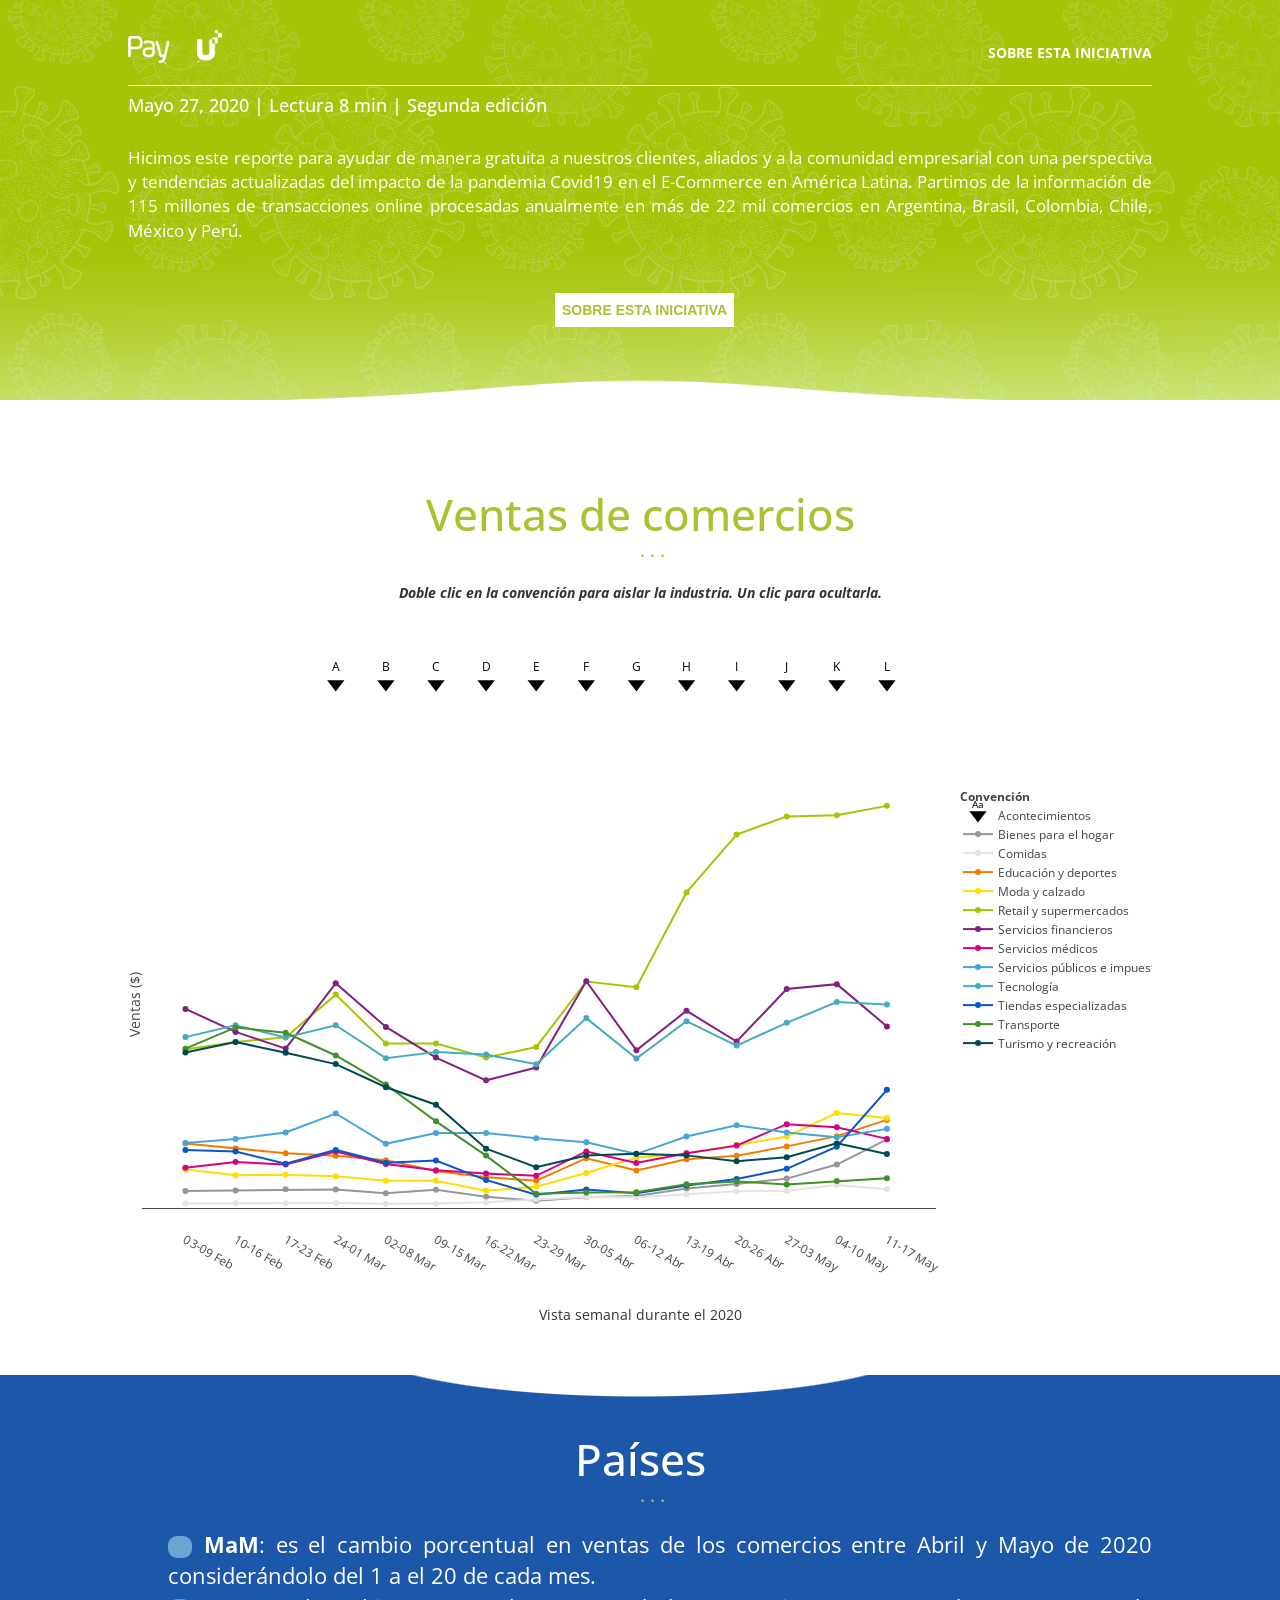
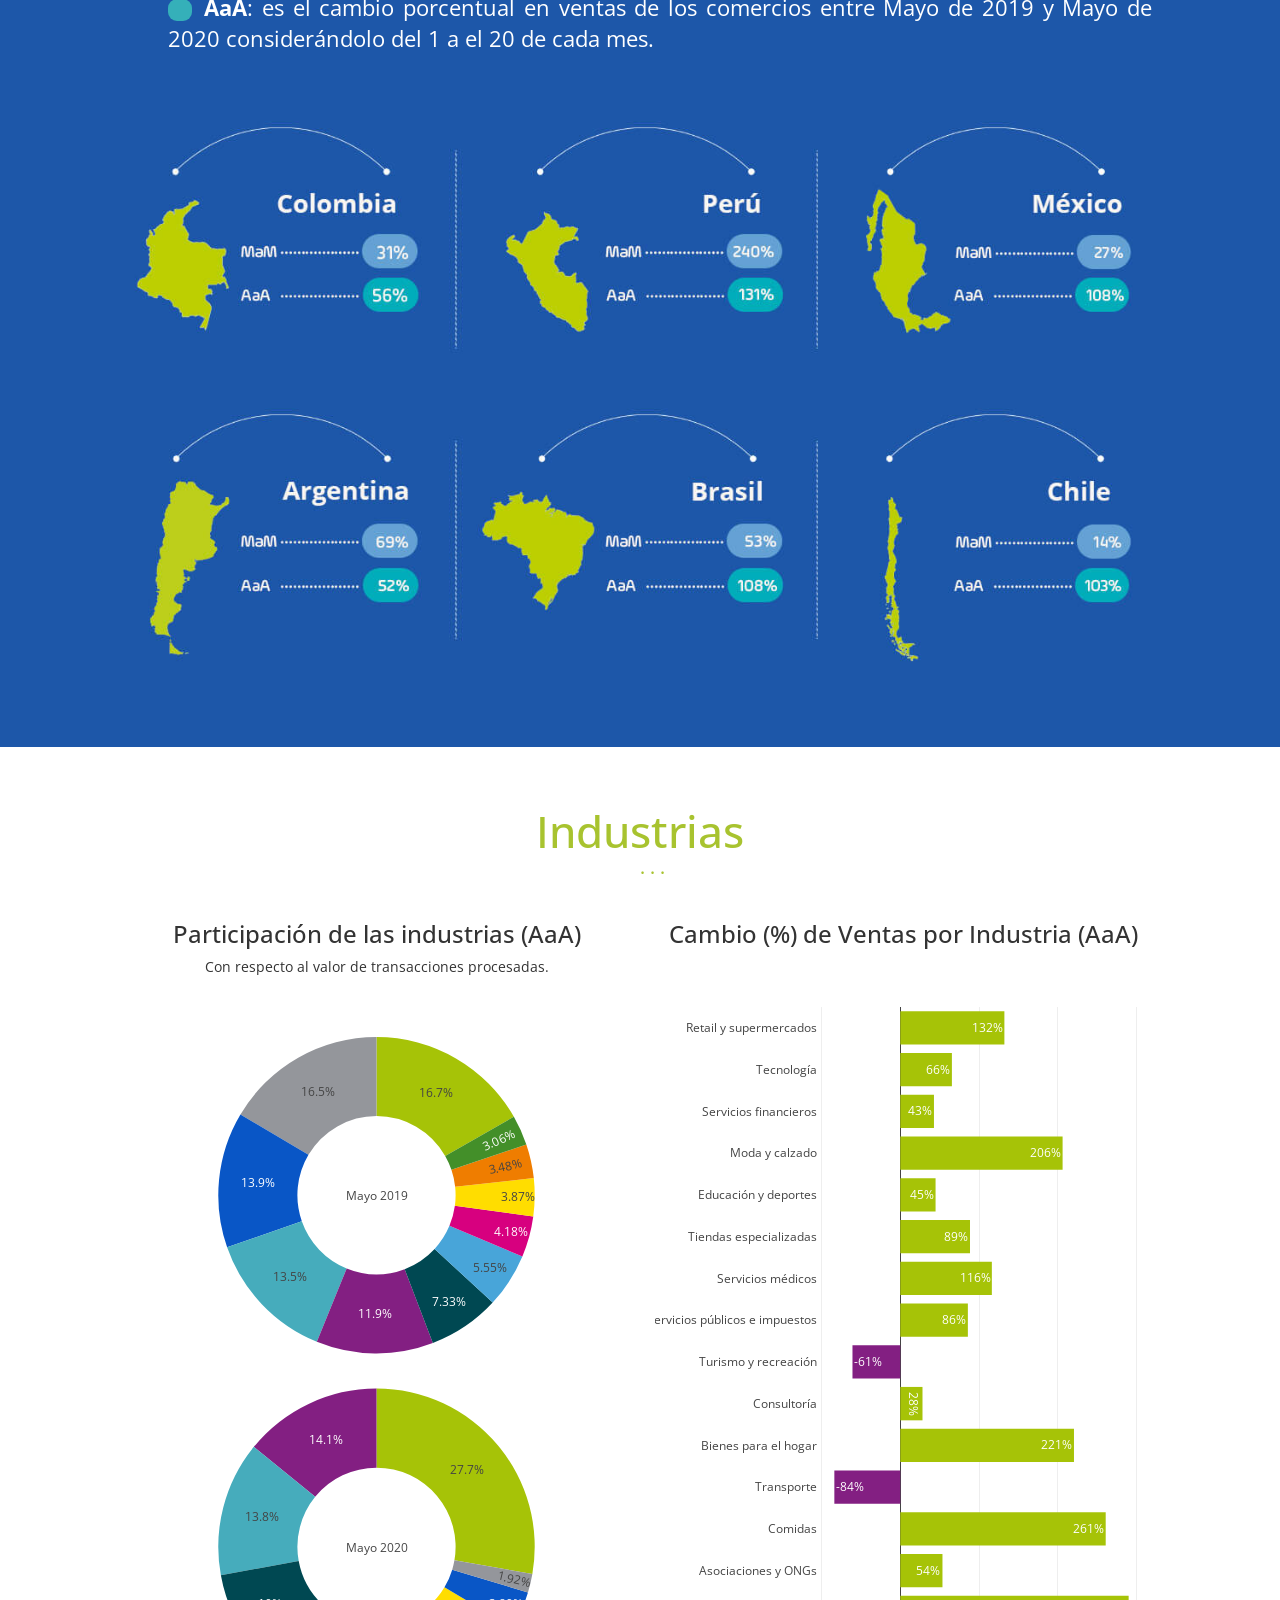
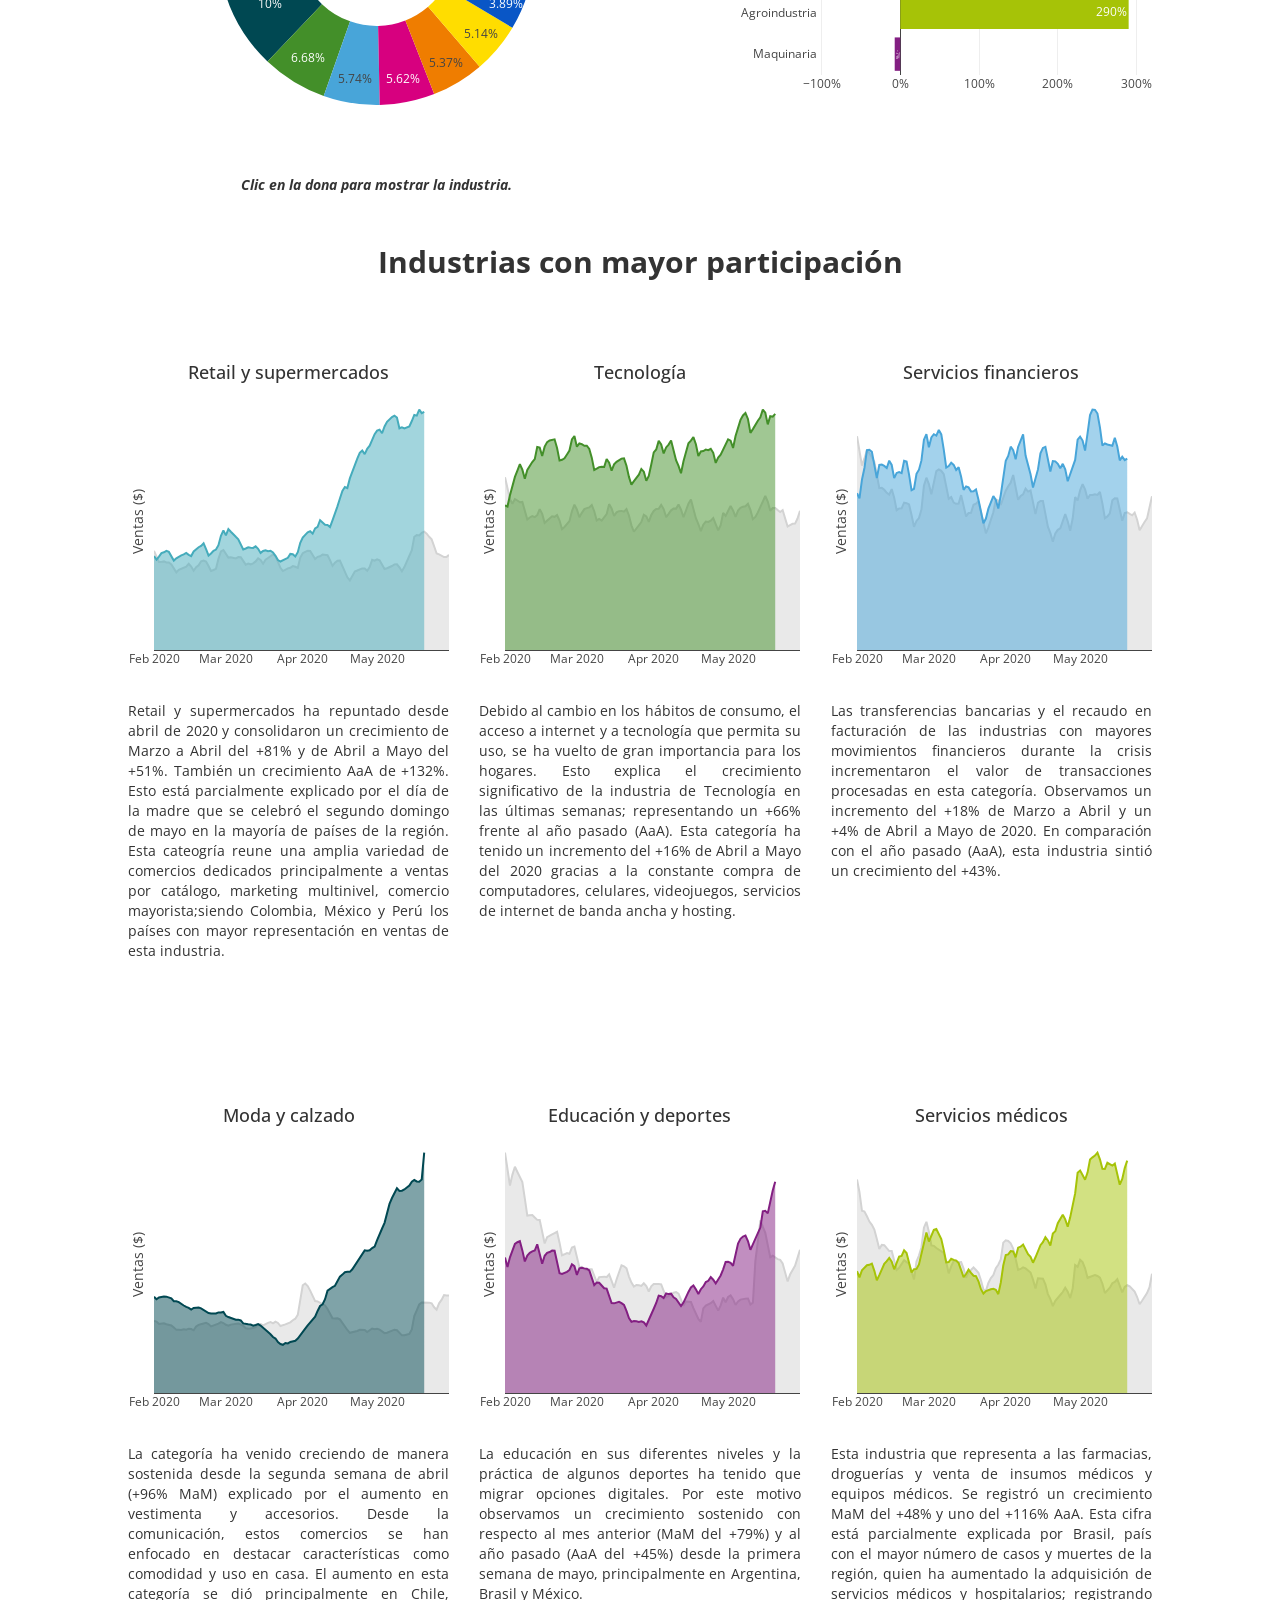
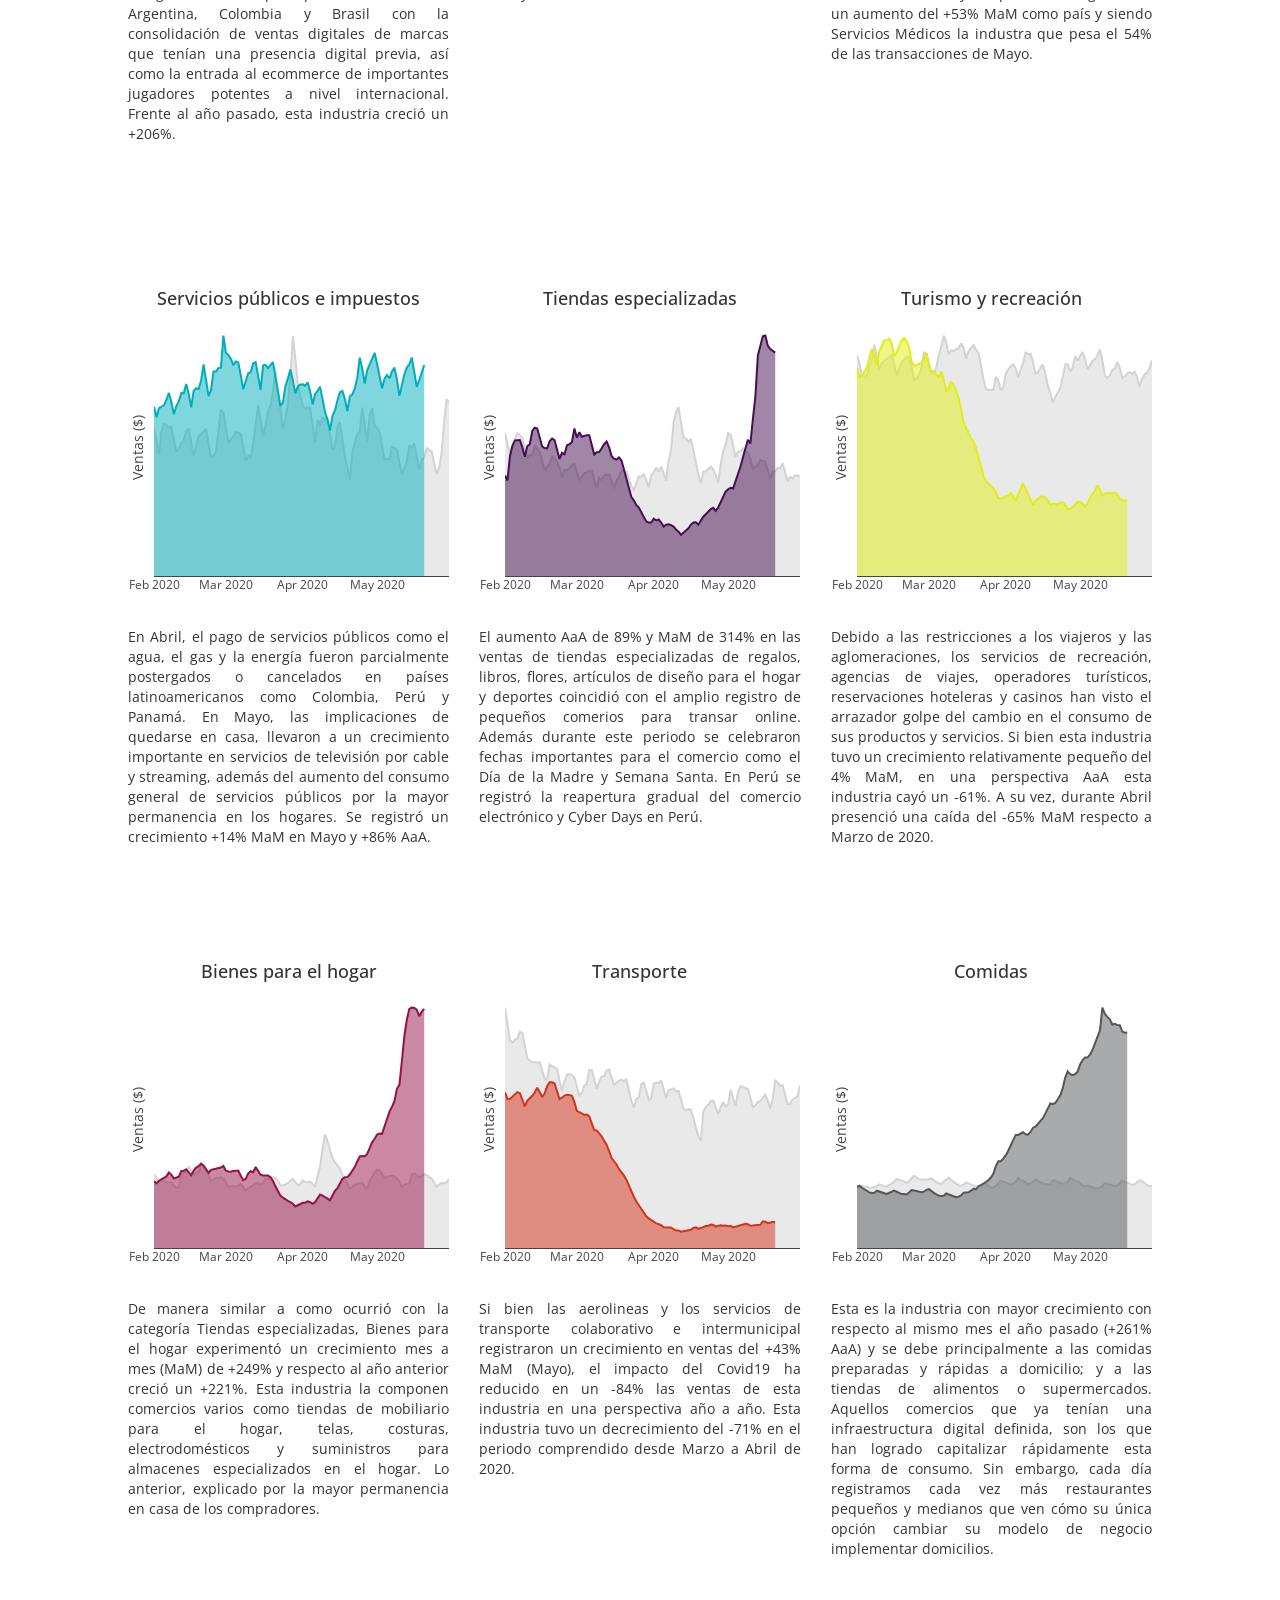
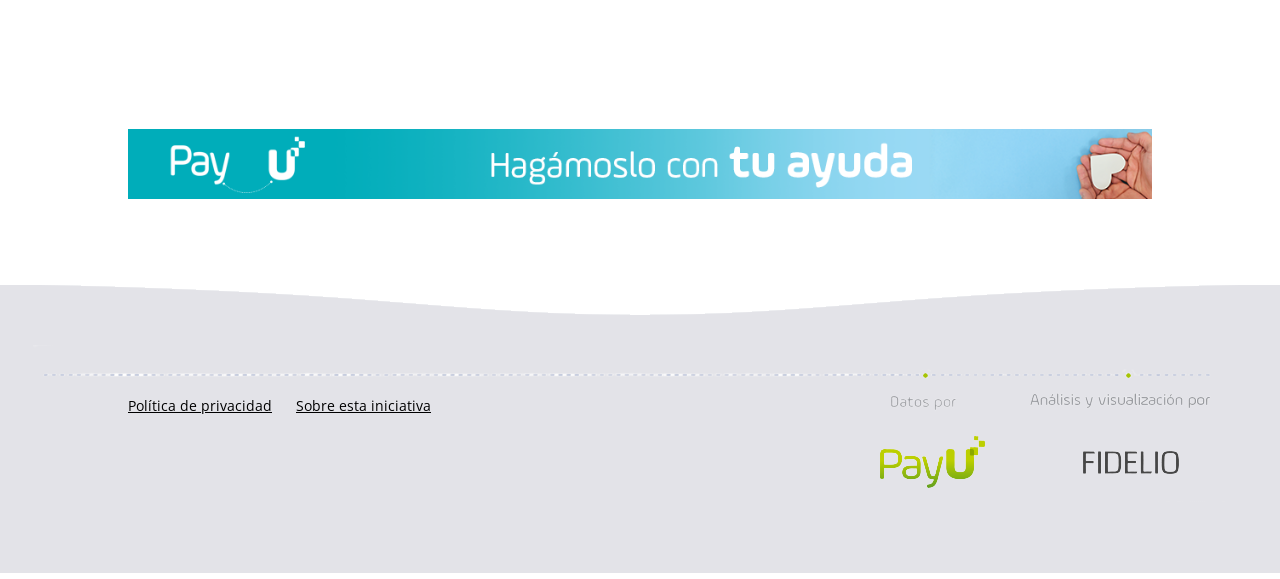
==== commit 69e99250: "Update 2020-05-27 11:48:05" ====
--- a/index.html
+++ b/index.html
@@ -203,7 +203,7 @@
         <h1 class="title toc-ignore">Impacto COVID19 en E-Commerce: <b>América Latina</b></h1>
         <h4 class="date">Mayo 27, 2020 | Lectura 8 min | Segunda edición</h4>
         <br>
-        <p>Hicimos este reporte para ayudar de manera gratuita a nuestros clientes, aliados y a la comunidad empresarial con una perspectiva y tendencias actualizadas del impacto de la pandemia Covid19 en el E-Commerce en América Latina. Partimos de la información de 115 millones de transacciones online procesadas anualmente en más de 22 mil comercios en Argentina, Brasil, Colombia, Chile, México, Perú y Panamá.</p>
+        <p>Hicimos este reporte para ayudar de manera gratuita a nuestros clientes, aliados y a la comunidad empresarial con una perspectiva y tendencias actualizadas del impacto de la pandemia Covid19 en el E-Commerce en América Latina. Partimos de la información de 115 millones de transacciones online procesadas anualmente en más de 22 mil comercios en Argentina, Brasil, Colombia, Chile, México y Perú.</p>
         <br>
         <br>
         <a href="acerca.html" class="botonMas"><button >SOBRE ESTA INICIATIVA</button></a>
@@ -235,12 +235,12 @@
 </div>
 </div>
 <div id="texto_desktop">
-<div id="htmlwidget-9c541a287ea3ed02f324" style="width:100%;height:672px;" class="plotly html-widget"></div>
-<script type="application/json" data-for="htmlwidget-9c541a287ea3ed02f324">{"x":{"data":[{"x":["24-01 Mar","02-08 Mar","09-15 Mar","16-22 Mar","23-29 Mar","30-05 Abr","06-12 Abr","13-19 Abr","20-26 Abr","27-03 May","04-10 May","11-17 May"],"y":[0,0,0,0,0,0,0,0,0,0,0,0],"showlegend":true,"mode":"text+markers","marker":{"color":"rgba(0,0,0,1)","symbol":"triangle-down","size":15,"line":{"color":"rgba(0,0,0,1)"}},"text":["A","B","C","D","E","F","G","H","I","J","K","L"],"textposition":["top center","top center","top center","top center","top center","top center","top center","top center","top center","top center","top center","top center"],"hovertext":["<b>Feb 26<\/b>:<br>Latinoamérica reporta el <br>primer caso de COVID-19<br>en São Paulo","<b>Mar 07<\/b><br>Argentina registra la primera <br>muerte en América Latina.<br>Primeros casos en Colombia, <br>Argentina, Costa Rica y Paraguay","<b>Mar 11<\/b><br>La OMS cataloga al<br>covid19 como una pandemia.","<b>Mar 20<\/b><br>Toda América Latina presenta<br>casos confirmados de Covid19.<br>Ecuador y Perú implementan la cuarentena.<br>Colombia y Costa Rica cierran sus fronteras.","<b>Mar 23<\/b><br>Decretan cuarentena en<br>algunas regiones de Chile y Colombia","<b>Abr 02<\/b><br>24,544 casos en todos<br>los países de la región","<b>Abr 11<\/b><br>Brasil supera los 20,000<br>casos y las 1,000 muertes","<b>Abr 18<\/b><br>México alcanzó un nuevo<br>pico de casos confirmados: 6,875.","<b>Abr 26<\/b><br>Perú anuncia reactivación <br>de hasta un 90% de su economía<br> en fases.","<b>Abr 28<\/b><br>Casos de Covid19 ascienden a <br>un millón en América;<br>más de 60.000 muertos.","<b>May 06<\/b><br>Latinoamérica supera las 15,000 muertes.<br>Brasil es el país más afectado <br>con 8,000 fallecidos.","<b>May 16<\/b><br>Brasil es el cuarto país<br> con más casos confirmados <br>en el mundo"],"hoverinfo":["text","text","text","text","text","text","text","text","text","text","text","text"],"name":"Acontecimientos","type":"scatter","textfont":{"color":"rgba(0,0,0,1)"},"error_y":{"color":"rgba(0,0,0,1)"},"error_x":{"color":"rgba(0,0,0,1)"},"line":{"color":"rgba(0,0,0,1)"},"xaxis":"x","yaxis":"y","frame":null},{"x":["03-09 Feb","10-16 Feb","17-23 Feb","24-01 Mar","02-08 Mar","09-15 Mar","16-22 Mar","23-29 Mar","30-05 Abr","06-12 Abr","13-19 Abr","20-26 Abr","27-03 May","04-10 May","11-17 May"],"y":[1391234.15,1426518.93,1516128.94,1497522.07048026,1198054.07,1483390.5,925156.65,594447.23,872066.66,977907.06,1590693.5,1935775.75,2377678.35,3511540.36,5527171.42],"mode":"lines+markers","hovertemplate":["Semana: %{x}","Semana: %{x}","Semana: %{x}","Semana: %{x}","Semana: %{x}","Semana: %{x}","Semana: %{x}","Semana: %{x}","Semana: %{x}","Semana: %{x}","Semana: %{x}","Semana: %{x}","Semana: %{x}","Semana: %{x}","Semana: %{x}"],"fill":"none","type":"scatter","name":"Bienes para el hogar","marker":{"color":"rgba(148,150,155,1)","symbol":"circle","line":{"color":"rgba(148,150,155,1)"}},"textfont":{"color":"rgba(148,150,155,1)"},"error_y":{"color":"rgba(148,150,155,1)"},"error_x":{"color":"rgba(148,150,155,1)"},"line":{"color":"rgba(148,150,155,1)"},"xaxis":"x","yaxis":"y2","frame":null},{"x":["03-09 Feb","10-16 Feb","17-23 Feb","24-01 Mar","02-08 Mar","09-15 Mar","16-22 Mar","23-29 Mar","30-05 Abr","06-12 Abr","13-19 Abr","20-26 Abr","27-03 May","04-10 May","11-17 May"],"y":[375823.23,402354.6,402443.64,419104.197839733,357581.08,385068.18,479135.14,700198.13,903416.35,883533.19,1128645.28,1364672.95,1401464.94,1864195.24,1512577.38],"mode":"lines+markers","hovertemplate":["Semana: %{x}","Semana: %{x}","Semana: %{x}","Semana: %{x}","Semana: %{x}","Semana: %{x}","Semana: %{x}","Semana: %{x}","Semana: %{x}","Semana: %{x}","Semana: %{x}","Semana: %{x}","Semana: %{x}","Semana: %{x}","Semana: %{x}"],"fill":"none","type":"scatter","name":"Comidas","marker":{"color":"rgba(227,228,226,1)","symbol":"circle","line":{"color":"rgba(227,228,226,1)"}},"textfont":{"color":"rgba(227,228,226,1)"},"error_y":{"color":"rgba(227,228,226,1)"},"error_x":{"color":"rgba(227,228,226,1)"},"line":{"color":"rgba(227,228,226,1)"},"xaxis":"x","yaxis":"y2","frame":null},{"x":["03-09 Feb","10-16 Feb","17-23 Feb","24-01 Mar","02-08 Mar","09-15 Mar","16-22 Mar","23-29 Mar","30-05 Abr","06-12 Abr","13-19 Abr","20-26 Abr","27-03 May","04-10 May","11-17 May"],"y":[5196499.29,4799942.88,4419456.84,4212842.79051242,3851864.09,2984761.48,2494540.84,2211969.45,4021857.5,3030169.89,3929198.91,4213773.84,4971024.14,5793430.86,7100821.07],"mode":"lines+markers","hovertemplate":["Semana: %{x}","Semana: %{x}","Semana: %{x}","Semana: %{x}","Semana: %{x}","Semana: %{x}","Semana: %{x}","Semana: %{x}","Semana: %{x}","Semana: %{x}","Semana: %{x}","Semana: %{x}","Semana: %{x}","Semana: %{x}","Semana: %{x}"],"fill":"none","type":"scatter","name":"Educación y deportes","marker":{"color":"rgba(239,125,0,1)","symbol":"circle","line":{"color":"rgba(239,125,0,1)"}},"textfont":{"color":"rgba(239,125,0,1)"},"error_y":{"color":"rgba(239,125,0,1)"},"error_x":{"color":"rgba(239,125,0,1)"},"line":{"color":"rgba(239,125,0,1)"},"xaxis":"x","yaxis":"y2","frame":null},{"x":["03-09 Feb","10-16 Feb","17-23 Feb","24-01 Mar","02-08 Mar","09-15 Mar","16-22 Mar","23-29 Mar","30-05 Abr","06-12 Abr","13-19 Abr","20-26 Abr","27-03 May","04-10 May","11-17 May"],"y":[3117460.7,2649102.85,2680618.87,2567190.73869987,2199169.39,2208184.01,1402755.36,1721992.38,2832311.22,4076475.08,4388721.08,5102595.21,5756556.32,7650348.4,7258575.26],"mode":"lines+markers","hovertemplate":["Semana: %{x}","Semana: %{x}","Semana: %{x}","Semana: %{x}","Semana: %{x}","Semana: %{x}","Semana: %{x}","Semana: %{x}","Semana: %{x}","Semana: %{x}","Semana: %{x}","Semana: %{x}","Semana: %{x}","Semana: %{x}","Semana: %{x}"],"fill":"none","type":"scatter","name":"Moda y calzado","marker":{"color":"rgba(255,221,0,1)","symbol":"circle","line":{"color":"rgba(255,221,0,1)"}},"textfont":{"color":"rgba(255,221,0,1)"},"error_y":{"color":"rgba(255,221,0,1)"},"error_x":{"color":"rgba(255,221,0,1)"},"line":{"color":"rgba(255,221,0,1)"},"xaxis":"x","yaxis":"y2","frame":null},{"x":["03-09 Feb","10-16 Feb","17-23 Feb","24-01 Mar","02-08 Mar","09-15 Mar","16-22 Mar","23-29 Mar","30-05 Abr","06-12 Abr","13-19 Abr","20-26 Abr","27-03 May","04-10 May","11-17 May"],"y":[12759767.4,13376643.87,13741021,17178706.7175354,13240366.74,13240127.31,12121575.58,12965008.14,18232632.37,17780009.97,25400283.62,30052660.77,31516210.71,31606719.96,32362590.3],"mode":"lines+markers","hovertemplate":["Semana: %{x}","Semana: %{x}","Semana: %{x}","Semana: %{x}","Semana: %{x}","Semana: %{x}","Semana: %{x}","Semana: %{x}","Semana: %{x}","Semana: %{x}","Semana: %{x}","Semana: %{x}","Semana: %{x}","Semana: %{x}","Semana: %{x}"],"fill":"none","type":"scatter","name":"Retail y supermercados","marker":{"color":"rgba(166,195,7,1)","symbol":"circle","line":{"color":"rgba(166,195,7,1)"}},"textfont":{"color":"rgba(166,195,7,1)"},"error_y":{"color":"rgba(166,195,7,1)"},"error_x":{"color":"rgba(166,195,7,1)"},"line":{"color":"rgba(166,195,7,1)"},"xaxis":"x","yaxis":"y2","frame":null},{"x":["03-09 Feb","10-16 Feb","17-23 Feb","24-01 Mar","02-08 Mar","09-15 Mar","16-22 Mar","23-29 Mar","30-05 Abr","06-12 Abr","13-19 Abr","20-26 Abr","27-03 May","04-10 May","11-17 May"],"y":[16027651.95,14176236.37,12838175.23,18092294.4698342,14580577.71,12117186.84,10284334.48,11313494.63,18251799.63,12694071.22,15876182.07,13408634.06,17624144.23,18022682.27,14622949.55],"mode":"lines+markers","hovertemplate":["Semana: %{x}","Semana: %{x}","Semana: %{x}","Semana: %{x}","Semana: %{x}","Semana: %{x}","Semana: %{x}","Semana: %{x}","Semana: %{x}","Semana: %{x}","Semana: %{x}","Semana: %{x}","Semana: %{x}","Semana: %{x}","Semana: %{x}"],"fill":"none","type":"scatter","name":"Servicios financieros","marker":{"color":"rgba(131,31,130,1)","symbol":"circle","line":{"color":"rgba(131,31,130,1)"}},"textfont":{"color":"rgba(131,31,130,1)"},"error_y":{"color":"rgba(131,31,130,1)"},"error_x":{"color":"rgba(131,31,130,1)"},"line":{"color":"rgba(131,31,130,1)"},"xaxis":"x","yaxis":"y2","frame":null},{"x":["03-09 Feb","10-16 Feb","17-23 Feb","24-01 Mar","02-08 Mar","09-15 Mar","16-22 Mar","23-29 Mar","30-05 Abr","06-12 Abr","13-19 Abr","20-26 Abr","27-03 May","04-10 May","11-17 May"],"y":[3247678.13,3713479.38,3504401.18,4562654.29555532,3548204.21,3048415.91,2784574.07,2602823.26,4561395.55,3639828.66,4410801.71,5031963.99,6759786.96999999,6516968.72,5574214.25],"mode":"lines+markers","hovertemplate":["Semana: %{x}","Semana: %{x}","Semana: %{x}","Semana: %{x}","Semana: %{x}","Semana: %{x}","Semana: %{x}","Semana: %{x}","Semana: %{x}","Semana: %{x}","Semana: %{x}","Semana: %{x}","Semana: %{x}","Semana: %{x}","Semana: %{x}"],"fill":"none","type":"scatter","name":"Servicios médicos","marker":{"color":"rgba(215,0,127,1)","symbol":"circle","line":{"color":"rgba(215,0,127,1)"}},"textfont":{"color":"rgba(215,0,127,1)"},"error_y":{"color":"rgba(215,0,127,1)"},"error_x":{"color":"rgba(215,0,127,1)"},"line":{"color":"rgba(215,0,127,1)"},"xaxis":"x","yaxis":"y2","frame":null},{"x":["03-09 Feb","10-16 Feb","17-23 Feb","24-01 Mar","02-08 Mar","09-15 Mar","16-22 Mar","23-29 Mar","30-05 Abr","06-12 Abr","13-19 Abr","20-26 Abr","27-03 May","04-10 May","11-17 May"],"y":[5247698.03,5573116.06,6089647.37,7615112.91448629,5174560.68,6047339.19,6055994.69,5620138.52,5296886.33,4351743.94,5765794.04,6673048.51,6094941.42,5707261.65,6379601.86],"mode":"lines+markers","hovertemplate":["Semana: %{x}","Semana: %{x}","Semana: %{x}","Semana: %{x}","Semana: %{x}","Semana: %{x}","Semana: %{x}","Semana: %{x}","Semana: %{x}","Semana: %{x}","Semana: %{x}","Semana: %{x}","Semana: %{x}","Semana: %{x}","Semana: %{x}"],"fill":"none","type":"scatter","name":"Servicios públicos e impuestos","marker":{"color":"rgba(72,165,217,1)","symbol":"circle","line":{"color":"rgba(72,165,217,1)"}},"textfont":{"color":"rgba(72,165,217,1)"},"error_y":{"color":"rgba(72,165,217,1)"},"error_x":{"color":"rgba(72,165,217,1)"},"line":{"color":"rgba(72,165,217,1)"},"xaxis":"x","yaxis":"y2","frame":null},{"x":["03-09 Feb","10-16 Feb","17-23 Feb","24-01 Mar","02-08 Mar","09-15 Mar","16-22 Mar","23-29 Mar","30-05 Abr","06-12 Abr","13-19 Abr","20-26 Abr","27-03 May","04-10 May","11-17 May"],"y":[13759613.99,14708153.26,13728147.54,14715544.4540415,12065121.59,12565671.46,12355105.56,11581532.93,15290018.28,12040270.29,15043443.61,13075690.46,14907206.82,16582803.21,16376289.19],"mode":"lines+markers","hovertemplate":["Semana: %{x}","Semana: %{x}","Semana: %{x}","Semana: %{x}","Semana: %{x}","Semana: %{x}","Semana: %{x}","Semana: %{x}","Semana: %{x}","Semana: %{x}","Semana: %{x}","Semana: %{x}","Semana: %{x}","Semana: %{x}","Semana: %{x}"],"fill":"none","type":"scatter","name":"Tecnología","marker":{"color":"rgba(70,172,188,1)","symbol":"circle","line":{"color":"rgba(70,172,188,1)"}},"textfont":{"color":"rgba(70,172,188,1)"},"error_y":{"color":"rgba(70,172,188,1)"},"error_x":{"color":"rgba(70,172,188,1)"},"line":{"color":"rgba(70,172,188,1)"},"xaxis":"x","yaxis":"y2","frame":null},{"x":["03-09 Feb","10-16 Feb","17-23 Feb","24-01 Mar","02-08 Mar","09-15 Mar","16-22 Mar","23-29 Mar","30-05 Abr","06-12 Abr","13-19 Abr","20-26 Abr","27-03 May","04-10 May","11-17 May"],"y":[4673014.34000001,4550986.24,3578664.73,4689599.71272543,3663453.08,3832735.93,2261535.62,1090727.85,1501097.01,1205180.33,1818104.03,2347201.84,3165001.4,4949651.52,9521541.01],"mode":"lines+markers","hovertemplate":["Semana: %{x}","Semana: %{x}","Semana: %{x}","Semana: %{x}","Semana: %{x}","Semana: %{x}","Semana: %{x}","Semana: %{x}","Semana: %{x}","Semana: %{x}","Semana: %{x}","Semana: %{x}","Semana: %{x}","Semana: %{x}","Semana: %{x}"],"fill":"none","type":"scatter","name":"Tiendas especializadas","marker":{"color":"rgba(9,86,198,1)","symbol":"circle","line":{"color":"rgba(9,86,198,1)"}},"textfont":{"color":"rgba(9,86,198,1)"},"error_y":{"color":"rgba(9,86,198,1)"},"error_x":{"color":"rgba(9,86,198,1)"},"line":{"color":"rgba(9,86,198,1)"},"xaxis":"x","yaxis":"y2","frame":null},{"x":["03-09 Feb","10-16 Feb","17-23 Feb","24-01 Mar","02-08 Mar","09-15 Mar","16-22 Mar","23-29 Mar","30-05 Abr","06-12 Abr","13-19 Abr","20-26 Abr","27-03 May","04-10 May","11-17 May"],"y":[12830819.65,14541282.45,14107050.61,12283125.0242611,9945118.89,6985432.79,4228067.88,1167341.21,1256170.38,1279666.72,1930342.78,2155309.86,1900773.38,2176672.71,2405316.76],"mode":"lines+markers","hovertemplate":["Semana: %{x}","Semana: %{x}","Semana: %{x}","Semana: %{x}","Semana: %{x}","Semana: %{x}","Semana: %{x}","Semana: %{x}","Semana: %{x}","Semana: %{x}","Semana: %{x}","Semana: %{x}","Semana: %{x}","Semana: %{x}","Semana: %{x}"],"fill":"none","type":"scatter","name":"Transporte","marker":{"color":"rgba(67,143,41,1)","symbol":"circle","line":{"color":"rgba(67,143,41,1)"}},"textfont":{"color":"rgba(67,143,41,1)"},"error_y":{"color":"rgba(67,143,41,1)"},"error_x":{"color":"rgba(67,143,41,1)"},"line":{"color":"rgba(67,143,41,1)"},"xaxis":"x","yaxis":"y2","frame":null},{"x":["03-09 Feb","10-16 Feb","17-23 Feb","24-01 Mar","02-08 Mar","09-15 Mar","16-22 Mar","23-29 Mar","30-05 Abr","06-12 Abr","13-19 Abr","20-26 Abr","27-03 May","04-10 May","11-17 May"],"y":[12525092.68,13364978.26,12507058.23,11588449.9258283,9724847.32,8323520.93,4780368.14,3299273.36,4231166.9,4376259.11,4247041.1,3766384.3,4100553.49,5211953.39,4355616.21],"mode":"lines+markers","hovertemplate":["Semana: %{x}","Semana: %{x}","Semana: %{x}","Semana: %{x}","Semana: %{x}","Semana: %{x}","Semana: %{x}","Semana: %{x}","Semana: %{x}","Semana: %{x}","Semana: %{x}","Semana: %{x}","Semana: %{x}","Semana: %{x}","Semana: %{x}"],"fill":"none","type":"scatter","name":"Turismo y recreación","marker":{"color":"rgba(0,72,82,1)","symbol":"circle","line":{"color":"rgba(0,72,82,1)"}},"textfont":{"color":"rgba(0,72,82,1)"},"error_y":{"color":"rgba(0,72,82,1)"},"error_x":{"color":"rgba(0,72,82,1)"},"line":{"color":"rgba(0,72,82,1)"},"xaxis":"x","yaxis":"y2","frame":null}],"layout":{"xaxis":{"domain":[0,1],"automargin":true,"title":"","zeroline":false,"showline":false,"showticklabels":true,"showgrid":false,"fixedrange":true,"type":"category","categoryorder":"array","categoryarray":["03-09 Feb","10-16 Feb","17-23 Feb","24-01 Mar","02-08 Mar","09-15 Mar","16-22 Mar","23-29 Mar","30-05 Abr","06-12 Abr","13-19 Abr","20-26 Abr","27-03 May","04-10 May","11-17 May",null],"anchor":"y2","ticktext":["02-08 Mar","03-09 Feb","04-10 May","06-12 Abr","09-15 Mar","10-16 Feb","11-17 May","13-19 Abr","16-22 Mar","17-23 Feb","20-26 Abr","23-29 Mar","24-01 Mar","27-03 May","30-05 Abr","02-08 Mar","03-09 Feb","04-10 May","06-12 Abr","09-15 Mar","10-16 Feb","11-17 May","13-19 Abr","16-22 Mar","17-23 Feb","20-26 Abr","23-29 Mar","24-01 Mar","27-03 May","30-05 Abr","02-08 Mar","03-09 Feb","04-10 May","06-12 Abr","09-15 Mar","10-16 Feb","11-17 May","13-19 Abr","16-22 Mar","17-23 Feb","20-26 Abr","23-29 Mar","24-01 Mar","27-03 May","30-05 Abr","02-08 Mar","03-09 Feb","04-10 May","06-12 Abr","09-15 Mar","10-16 Feb","11-17 May","13-19 Abr","16-22 Mar","17-23 Feb","20-26 Abr","23-29 Mar","24-01 Mar","27-03 May","30-05 Abr","02-08 Mar","03-09 Feb","04-10 May","06-12 Abr","09-15 Mar","10-16 Feb","11-17 May","13-19 Abr","16-22 Mar","17-23 Feb","20-26 Abr","23-29 Mar","24-01 Mar","27-03 May","30-05 Abr","02-08 Mar","03-09 Feb","04-10 May","06-12 Abr","09-15 Mar","10-16 Feb","11-17 May","13-19 Abr","16-22 Mar","17-23 Feb","20-26 Abr","23-29 Mar","24-01 Mar","27-03 May","30-05 Abr","02-08 Mar","03-09 Feb","04-10 May","06-12 Abr","09-15 Mar","10-16 Feb","11-17 May","13-19 Abr","16-22 Mar","17-23 Feb","20-26 Abr","23-29 Mar","24-01 Mar","27-03 May","30-05 Abr","02-08 Mar","03-09 Feb","04-10 May","06-12 Abr","09-15 Mar","10-16 Feb","11-17 May","13-19 Abr","16-22 Mar","17-23 Feb","20-26 Abr","23-29 Mar","24-01 Mar","27-03 May","30-05 Abr","02-08 Mar","03-09 Feb","04-10 May","06-12 Abr","09-15 Mar","10-16 Feb","11-17 May","13-19 Abr","16-22 Mar","17-23 Feb","20-26 Abr","23-29 Mar","24-01 Mar","27-03 May","30-05 Abr","02-08 Mar","03-09 Feb","04-10 May","06-12 Abr","09-15 Mar","10-16 Feb","11-17 May","13-19 Abr","16-22 Mar","17-23 Feb","20-26 Abr","23-29 Mar","24-01 Mar","27-03 May","30-05 Abr","02-08 Mar","03-09 Feb","04-10 May","06-12 Abr","09-15 Mar","10-16 Feb","11-17 May","13-19 Abr","16-22 Mar","17-23 Feb","20-26 Abr","23-29 Mar","24-01 Mar","27-03 May","30-05 Abr","02-08 Mar","03-09 Feb","04-10 May","06-12 Abr","09-15 Mar","10-16 Feb","11-17 May","13-19 Abr","16-22 Mar","17-23 Feb","20-26 Abr","23-29 Mar","24-01 Mar","27-03 May","30-05 Abr"]},"yaxis2":{"domain":[0,0.73],"automargin":true,"title":"Ventas ($)","showgrid":false,"showticklabels":false,"fixedrange":true,"anchor":"x"},"yaxis":{"domain":[0.77,1],"automargin":true,"title":"","zeroline":false,"showline":false,"showticklabels":false,"showgrid":false,"fixedrange":true,"anchor":"x"},"annotations":[],"shapes":[],"images":[],"margin":{"b":0,"l":0,"t":0,"r":0,"pad":0},"hovermode":"closest","showlegend":true,"title":{"text":"TPV: Semana and Industria","font":{"family":"Open Sans","font-size":"17px","color":"#363636","font-weight":"bold"}},"font":{"family":"Open Sans"},"legend":{"title":{"text":"<b>Convención<\/b>"},"orientation":"v","yanchor":"center","xanchor":"center","x":1.15,"y":0.5,"valign":"middle"}},"attrs":{"1e74eb73506":{"x":{},"y":{},"showlegend":true,"mode":"text","marker":{"size":15},"text":{},"textposition":"top center","hovertext":{},"hoverinfo":"text","name":"Acontecimientos","color":["black"],"symbol":{},"alpha_stroke":1,"sizes":[10,100],"spans":[1,20],"symbols":"triangle-down","type":"scatter"},"1e7416d0bd6":{"x":{},"y":{},"mode":"lines","hovertemplate":"Semana: %{x}","fill":"none","color":{},"symbol":{},"colors":{},"alpha_stroke":1,"sizes":[10,100],"spans":[1,20],"symbols":{},"type":"scatter","inherit":true}},"source":"A","config":{"showSendToCloud":false,"displayModeBar":false},"highlight":{"on":"plotly_click","persistent":false,"dynamic":false,"selectize":false,"opacityDim":0.2,"selected":{"opacity":1},"debounce":0},"subplot":true,"shinyEvents":["plotly_hover","plotly_click","plotly_selected","plotly_relayout","plotly_brushed","plotly_brushing","plotly_clickannotation","plotly_doubleclick","plotly_deselect","plotly_afterplot","plotly_sunburstclick"],"base_url":"https://plot.ly"},"evals":[],"jsHooks":[]}</script>
+<div id="htmlwidget-e1af804032f0ea9f95b5" style="width:100%;height:672px;" class="plotly html-widget"></div>
+<script type="application/json" data-for="htmlwidget-e1af804032f0ea9f95b5">{"x":{"data":[{"x":["24-01 Mar","02-08 Mar","09-15 Mar","16-22 Mar","23-29 Mar","30-05 Abr","06-12 Abr","13-19 Abr","20-26 Abr","27-03 May","04-10 May","11-17 May"],"y":[0,0,0,0,0,0,0,0,0,0,0,0],"showlegend":true,"mode":"text+markers","marker":{"color":"rgba(0,0,0,1)","symbol":"triangle-down","size":15,"line":{"color":"rgba(0,0,0,1)"}},"text":["A","B","C","D","E","F","G","H","I","J","K","L"],"textposition":["top center","top center","top center","top center","top center","top center","top center","top center","top center","top center","top center","top center"],"hovertext":["<b>Feb 26<\/b>:<br>Latinoamérica reporta el <br>primer caso de COVID-19<br>en São Paulo","<b>Mar 07<\/b><br>Argentina registra la primera <br>muerte en América Latina.<br>Primeros casos en Colombia, <br>Argentina, Costa Rica y Paraguay","<b>Mar 11<\/b><br>La OMS cataloga al<br>covid19 como una pandemia.","<b>Mar 20<\/b><br>Toda América Latina presenta<br>casos confirmados de Covid19.<br>Ecuador y Perú implementan la cuarentena.<br>Colombia y Costa Rica cierran sus fronteras.","<b>Mar 23<\/b><br>Decretan cuarentena en<br>algunas regiones de Chile y Colombia","<b>Abr 02<\/b><br>24,544 casos en todos<br>los países de la región","<b>Abr 11<\/b><br>Brasil supera los 20,000<br>casos y las 1,000 muertes","<b>Abr 18<\/b><br>México alcanzó un nuevo<br>pico de casos confirmados: 6,875.","<b>Abr 26<\/b><br>Perú anuncia reactivación <br>de hasta un 90% de su economía<br> en fases.","<b>Abr 28<\/b><br>Casos de Covid19 ascienden a <br>un millón en América;<br>más de 60.000 muertos.","<b>May 06<\/b><br>Latinoamérica supera las 15,000 muertes.<br>Brasil es el país más afectado <br>con 8,000 fallecidos.","<b>May 16<\/b><br>Brasil es el cuarto país<br> con más casos confirmados <br>en el mundo"],"hoverinfo":["text","text","text","text","text","text","text","text","text","text","text","text"],"name":"Acontecimientos","type":"scatter","textfont":{"color":"rgba(0,0,0,1)"},"error_y":{"color":"rgba(0,0,0,1)"},"error_x":{"color":"rgba(0,0,0,1)"},"line":{"color":"rgba(0,0,0,1)"},"xaxis":"x","yaxis":"y","frame":null},{"x":["03-09 Feb","10-16 Feb","17-23 Feb","24-01 Mar","02-08 Mar","09-15 Mar","16-22 Mar","23-29 Mar","30-05 Abr","06-12 Abr","13-19 Abr","20-26 Abr","27-03 May","04-10 May","11-17 May"],"y":[1391234.15,1426518.93,1516128.94,1497522.07048026,1198054.07,1483390.5,925156.65,594447.23,872066.66,977907.06,1590693.5,1935775.75,2377678.35,3511540.36,5527171.42],"mode":"lines+markers","hovertemplate":["Semana: %{x}","Semana: %{x}","Semana: %{x}","Semana: %{x}","Semana: %{x}","Semana: %{x}","Semana: %{x}","Semana: %{x}","Semana: %{x}","Semana: %{x}","Semana: %{x}","Semana: %{x}","Semana: %{x}","Semana: %{x}","Semana: %{x}"],"fill":"none","type":"scatter","name":"Bienes para el hogar","marker":{"color":"rgba(148,150,155,1)","symbol":"circle","line":{"color":"rgba(148,150,155,1)"}},"textfont":{"color":"rgba(148,150,155,1)"},"error_y":{"color":"rgba(148,150,155,1)"},"error_x":{"color":"rgba(148,150,155,1)"},"line":{"color":"rgba(148,150,155,1)"},"xaxis":"x","yaxis":"y2","frame":null},{"x":["03-09 Feb","10-16 Feb","17-23 Feb","24-01 Mar","02-08 Mar","09-15 Mar","16-22 Mar","23-29 Mar","30-05 Abr","06-12 Abr","13-19 Abr","20-26 Abr","27-03 May","04-10 May","11-17 May"],"y":[375823.23,402354.6,402443.64,419104.197839733,357581.08,385068.18,479135.14,700198.13,903416.35,883533.19,1128645.28,1364672.95,1401464.94,1864195.24,1512577.38],"mode":"lines+markers","hovertemplate":["Semana: %{x}","Semana: %{x}","Semana: %{x}","Semana: %{x}","Semana: %{x}","Semana: %{x}","Semana: %{x}","Semana: %{x}","Semana: %{x}","Semana: %{x}","Semana: %{x}","Semana: %{x}","Semana: %{x}","Semana: %{x}","Semana: %{x}"],"fill":"none","type":"scatter","name":"Comidas","marker":{"color":"rgba(227,228,226,1)","symbol":"circle","line":{"color":"rgba(227,228,226,1)"}},"textfont":{"color":"rgba(227,228,226,1)"},"error_y":{"color":"rgba(227,228,226,1)"},"error_x":{"color":"rgba(227,228,226,1)"},"line":{"color":"rgba(227,228,226,1)"},"xaxis":"x","yaxis":"y2","frame":null},{"x":["03-09 Feb","10-16 Feb","17-23 Feb","24-01 Mar","02-08 Mar","09-15 Mar","16-22 Mar","23-29 Mar","30-05 Abr","06-12 Abr","13-19 Abr","20-26 Abr","27-03 May","04-10 May","11-17 May"],"y":[5196499.29,4799942.88,4419456.84,4212842.79051242,3851864.09,2984761.48,2494540.84,2211969.45,4021857.5,3030169.89,3929198.91,4213773.84,4971024.14,5793430.86,7100821.07],"mode":"lines+markers","hovertemplate":["Semana: %{x}","Semana: %{x}","Semana: %{x}","Semana: %{x}","Semana: %{x}","Semana: %{x}","Semana: %{x}","Semana: %{x}","Semana: %{x}","Semana: %{x}","Semana: %{x}","Semana: %{x}","Semana: %{x}","Semana: %{x}","Semana: %{x}"],"fill":"none","type":"scatter","name":"Educación y deportes","marker":{"color":"rgba(239,125,0,1)","symbol":"circle","line":{"color":"rgba(239,125,0,1)"}},"textfont":{"color":"rgba(239,125,0,1)"},"error_y":{"color":"rgba(239,125,0,1)"},"error_x":{"color":"rgba(239,125,0,1)"},"line":{"color":"rgba(239,125,0,1)"},"xaxis":"x","yaxis":"y2","frame":null},{"x":["03-09 Feb","10-16 Feb","17-23 Feb","24-01 Mar","02-08 Mar","09-15 Mar","16-22 Mar","23-29 Mar","30-05 Abr","06-12 Abr","13-19 Abr","20-26 Abr","27-03 May","04-10 May","11-17 May"],"y":[3117460.7,2649102.85,2680618.87,2567190.73869987,2199169.39,2208184.01,1402755.36,1721992.38,2832311.22,4076475.08,4388721.08,5102595.21,5756556.32,7650348.4,7258575.26],"mode":"lines+markers","hovertemplate":["Semana: %{x}","Semana: %{x}","Semana: %{x}","Semana: %{x}","Semana: %{x}","Semana: %{x}","Semana: %{x}","Semana: %{x}","Semana: %{x}","Semana: %{x}","Semana: %{x}","Semana: %{x}","Semana: %{x}","Semana: %{x}","Semana: %{x}"],"fill":"none","type":"scatter","name":"Moda y calzado","marker":{"color":"rgba(255,221,0,1)","symbol":"circle","line":{"color":"rgba(255,221,0,1)"}},"textfont":{"color":"rgba(255,221,0,1)"},"error_y":{"color":"rgba(255,221,0,1)"},"error_x":{"color":"rgba(255,221,0,1)"},"line":{"color":"rgba(255,221,0,1)"},"xaxis":"x","yaxis":"y2","frame":null},{"x":["03-09 Feb","10-16 Feb","17-23 Feb","24-01 Mar","02-08 Mar","09-15 Mar","16-22 Mar","23-29 Mar","30-05 Abr","06-12 Abr","13-19 Abr","20-26 Abr","27-03 May","04-10 May","11-17 May"],"y":[12759767.4,13376643.87,13741021,17178706.7175354,13240366.74,13240127.31,12121575.58,12965008.14,18232632.37,17780009.97,25400283.62,30052660.77,31516210.71,31606719.96,32362590.3],"mode":"lines+markers","hovertemplate":["Semana: %{x}","Semana: %{x}","Semana: %{x}","Semana: %{x}","Semana: %{x}","Semana: %{x}","Semana: %{x}","Semana: %{x}","Semana: %{x}","Semana: %{x}","Semana: %{x}","Semana: %{x}","Semana: %{x}","Semana: %{x}","Semana: %{x}"],"fill":"none","type":"scatter","name":"Retail y supermercados","marker":{"color":"rgba(166,195,7,1)","symbol":"circle","line":{"color":"rgba(166,195,7,1)"}},"textfont":{"color":"rgba(166,195,7,1)"},"error_y":{"color":"rgba(166,195,7,1)"},"error_x":{"color":"rgba(166,195,7,1)"},"line":{"color":"rgba(166,195,7,1)"},"xaxis":"x","yaxis":"y2","frame":null},{"x":["03-09 Feb","10-16 Feb","17-23 Feb","24-01 Mar","02-08 Mar","09-15 Mar","16-22 Mar","23-29 Mar","30-05 Abr","06-12 Abr","13-19 Abr","20-26 Abr","27-03 May","04-10 May","11-17 May"],"y":[16027651.95,14176236.37,12838175.23,18092294.4698342,14580577.71,12117186.84,10284334.48,11313494.63,18251799.63,12694071.22,15876182.07,13408634.06,17624144.23,18022682.27,14622949.55],"mode":"lines+markers","hovertemplate":["Semana: %{x}","Semana: %{x}","Semana: %{x}","Semana: %{x}","Semana: %{x}","Semana: %{x}","Semana: %{x}","Semana: %{x}","Semana: %{x}","Semana: %{x}","Semana: %{x}","Semana: %{x}","Semana: %{x}","Semana: %{x}","Semana: %{x}"],"fill":"none","type":"scatter","name":"Servicios financieros","marker":{"color":"rgba(131,31,130,1)","symbol":"circle","line":{"color":"rgba(131,31,130,1)"}},"textfont":{"color":"rgba(131,31,130,1)"},"error_y":{"color":"rgba(131,31,130,1)"},"error_x":{"color":"rgba(131,31,130,1)"},"line":{"color":"rgba(131,31,130,1)"},"xaxis":"x","yaxis":"y2","frame":null},{"x":["03-09 Feb","10-16 Feb","17-23 Feb","24-01 Mar","02-08 Mar","09-15 Mar","16-22 Mar","23-29 Mar","30-05 Abr","06-12 Abr","13-19 Abr","20-26 Abr","27-03 May","04-10 May","11-17 May"],"y":[3247678.13,3713479.38,3504401.18,4562654.29555532,3548204.21,3048415.91,2784574.07,2602823.26,4561395.55,3639828.66,4410801.71,5031963.99,6759786.96999999,6516968.72,5574214.25],"mode":"lines+markers","hovertemplate":["Semana: %{x}","Semana: %{x}","Semana: %{x}","Semana: %{x}","Semana: %{x}","Semana: %{x}","Semana: %{x}","Semana: %{x}","Semana: %{x}","Semana: %{x}","Semana: %{x}","Semana: %{x}","Semana: %{x}","Semana: %{x}","Semana: %{x}"],"fill":"none","type":"scatter","name":"Servicios médicos","marker":{"color":"rgba(215,0,127,1)","symbol":"circle","line":{"color":"rgba(215,0,127,1)"}},"textfont":{"color":"rgba(215,0,127,1)"},"error_y":{"color":"rgba(215,0,127,1)"},"error_x":{"color":"rgba(215,0,127,1)"},"line":{"color":"rgba(215,0,127,1)"},"xaxis":"x","yaxis":"y2","frame":null},{"x":["03-09 Feb","10-16 Feb","17-23 Feb","24-01 Mar","02-08 Mar","09-15 Mar","16-22 Mar","23-29 Mar","30-05 Abr","06-12 Abr","13-19 Abr","20-26 Abr","27-03 May","04-10 May","11-17 May"],"y":[5247698.03,5573116.06,6089647.37,7615112.91448629,5174560.68,6047339.19,6055994.69,5620138.52,5296886.33,4351743.94,5765794.04,6673048.51,6094941.42,5707261.65,6379601.86],"mode":"lines+markers","hovertemplate":["Semana: %{x}","Semana: %{x}","Semana: %{x}","Semana: %{x}","Semana: %{x}","Semana: %{x}","Semana: %{x}","Semana: %{x}","Semana: %{x}","Semana: %{x}","Semana: %{x}","Semana: %{x}","Semana: %{x}","Semana: %{x}","Semana: %{x}"],"fill":"none","type":"scatter","name":"Servicios públicos e impuestos","marker":{"color":"rgba(72,165,217,1)","symbol":"circle","line":{"color":"rgba(72,165,217,1)"}},"textfont":{"color":"rgba(72,165,217,1)"},"error_y":{"color":"rgba(72,165,217,1)"},"error_x":{"color":"rgba(72,165,217,1)"},"line":{"color":"rgba(72,165,217,1)"},"xaxis":"x","yaxis":"y2","frame":null},{"x":["03-09 Feb","10-16 Feb","17-23 Feb","24-01 Mar","02-08 Mar","09-15 Mar","16-22 Mar","23-29 Mar","30-05 Abr","06-12 Abr","13-19 Abr","20-26 Abr","27-03 May","04-10 May","11-17 May"],"y":[13759613.99,14708153.26,13728147.54,14715544.4540415,12065121.59,12565671.46,12355105.56,11581532.93,15290018.28,12040270.29,15043443.61,13075690.46,14907206.82,16582803.21,16376289.19],"mode":"lines+markers","hovertemplate":["Semana: %{x}","Semana: %{x}","Semana: %{x}","Semana: %{x}","Semana: %{x}","Semana: %{x}","Semana: %{x}","Semana: %{x}","Semana: %{x}","Semana: %{x}","Semana: %{x}","Semana: %{x}","Semana: %{x}","Semana: %{x}","Semana: %{x}"],"fill":"none","type":"scatter","name":"Tecnología","marker":{"color":"rgba(70,172,188,1)","symbol":"circle","line":{"color":"rgba(70,172,188,1)"}},"textfont":{"color":"rgba(70,172,188,1)"},"error_y":{"color":"rgba(70,172,188,1)"},"error_x":{"color":"rgba(70,172,188,1)"},"line":{"color":"rgba(70,172,188,1)"},"xaxis":"x","yaxis":"y2","frame":null},{"x":["03-09 Feb","10-16 Feb","17-23 Feb","24-01 Mar","02-08 Mar","09-15 Mar","16-22 Mar","23-29 Mar","30-05 Abr","06-12 Abr","13-19 Abr","20-26 Abr","27-03 May","04-10 May","11-17 May"],"y":[4673014.34000001,4550986.24,3578664.73,4689599.71272543,3663453.08,3832735.93,2261535.62,1090727.85,1501097.01,1205180.33,1818104.03,2347201.84,3165001.4,4949651.52,9521541.01],"mode":"lines+markers","hovertemplate":["Semana: %{x}","Semana: %{x}","Semana: %{x}","Semana: %{x}","Semana: %{x}","Semana: %{x}","Semana: %{x}","Semana: %{x}","Semana: %{x}","Semana: %{x}","Semana: %{x}","Semana: %{x}","Semana: %{x}","Semana: %{x}","Semana: %{x}"],"fill":"none","type":"scatter","name":"Tiendas especializadas","marker":{"color":"rgba(9,86,198,1)","symbol":"circle","line":{"color":"rgba(9,86,198,1)"}},"textfont":{"color":"rgba(9,86,198,1)"},"error_y":{"color":"rgba(9,86,198,1)"},"error_x":{"color":"rgba(9,86,198,1)"},"line":{"color":"rgba(9,86,198,1)"},"xaxis":"x","yaxis":"y2","frame":null},{"x":["03-09 Feb","10-16 Feb","17-23 Feb","24-01 Mar","02-08 Mar","09-15 Mar","16-22 Mar","23-29 Mar","30-05 Abr","06-12 Abr","13-19 Abr","20-26 Abr","27-03 May","04-10 May","11-17 May"],"y":[12830819.65,14541282.45,14107050.61,12283125.0242611,9945118.89,6985432.79,4228067.88,1167341.21,1256170.38,1279666.72,1930342.78,2155309.86,1900773.38,2176672.71,2405316.76],"mode":"lines+markers","hovertemplate":["Semana: %{x}","Semana: %{x}","Semana: %{x}","Semana: %{x}","Semana: %{x}","Semana: %{x}","Semana: %{x}","Semana: %{x}","Semana: %{x}","Semana: %{x}","Semana: %{x}","Semana: %{x}","Semana: %{x}","Semana: %{x}","Semana: %{x}"],"fill":"none","type":"scatter","name":"Transporte","marker":{"color":"rgba(67,143,41,1)","symbol":"circle","line":{"color":"rgba(67,143,41,1)"}},"textfont":{"color":"rgba(67,143,41,1)"},"error_y":{"color":"rgba(67,143,41,1)"},"error_x":{"color":"rgba(67,143,41,1)"},"line":{"color":"rgba(67,143,41,1)"},"xaxis":"x","yaxis":"y2","frame":null},{"x":["03-09 Feb","10-16 Feb","17-23 Feb","24-01 Mar","02-08 Mar","09-15 Mar","16-22 Mar","23-29 Mar","30-05 Abr","06-12 Abr","13-19 Abr","20-26 Abr","27-03 May","04-10 May","11-17 May"],"y":[12525092.68,13364978.26,12507058.23,11588449.9258283,9724847.32,8323520.93,4780368.14,3299273.36,4231166.9,4376259.11,4247041.1,3766384.3,4100553.49,5211953.39,4355616.21],"mode":"lines+markers","hovertemplate":["Semana: %{x}","Semana: %{x}","Semana: %{x}","Semana: %{x}","Semana: %{x}","Semana: %{x}","Semana: %{x}","Semana: %{x}","Semana: %{x}","Semana: %{x}","Semana: %{x}","Semana: %{x}","Semana: %{x}","Semana: %{x}","Semana: %{x}"],"fill":"none","type":"scatter","name":"Turismo y recreación","marker":{"color":"rgba(0,72,82,1)","symbol":"circle","line":{"color":"rgba(0,72,82,1)"}},"textfont":{"color":"rgba(0,72,82,1)"},"error_y":{"color":"rgba(0,72,82,1)"},"error_x":{"color":"rgba(0,72,82,1)"},"line":{"color":"rgba(0,72,82,1)"},"xaxis":"x","yaxis":"y2","frame":null}],"layout":{"xaxis":{"domain":[0,1],"automargin":true,"title":"","zeroline":false,"showline":false,"showticklabels":true,"showgrid":false,"fixedrange":true,"type":"category","categoryorder":"array","categoryarray":["03-09 Feb","10-16 Feb","17-23 Feb","24-01 Mar","02-08 Mar","09-15 Mar","16-22 Mar","23-29 Mar","30-05 Abr","06-12 Abr","13-19 Abr","20-26 Abr","27-03 May","04-10 May","11-17 May",null],"anchor":"y2","ticktext":["02-08 Mar","03-09 Feb","04-10 May","06-12 Abr","09-15 Mar","10-16 Feb","11-17 May","13-19 Abr","16-22 Mar","17-23 Feb","20-26 Abr","23-29 Mar","24-01 Mar","27-03 May","30-05 Abr","02-08 Mar","03-09 Feb","04-10 May","06-12 Abr","09-15 Mar","10-16 Feb","11-17 May","13-19 Abr","16-22 Mar","17-23 Feb","20-26 Abr","23-29 Mar","24-01 Mar","27-03 May","30-05 Abr","02-08 Mar","03-09 Feb","04-10 May","06-12 Abr","09-15 Mar","10-16 Feb","11-17 May","13-19 Abr","16-22 Mar","17-23 Feb","20-26 Abr","23-29 Mar","24-01 Mar","27-03 May","30-05 Abr","02-08 Mar","03-09 Feb","04-10 May","06-12 Abr","09-15 Mar","10-16 Feb","11-17 May","13-19 Abr","16-22 Mar","17-23 Feb","20-26 Abr","23-29 Mar","24-01 Mar","27-03 May","30-05 Abr","02-08 Mar","03-09 Feb","04-10 May","06-12 Abr","09-15 Mar","10-16 Feb","11-17 May","13-19 Abr","16-22 Mar","17-23 Feb","20-26 Abr","23-29 Mar","24-01 Mar","27-03 May","30-05 Abr","02-08 Mar","03-09 Feb","04-10 May","06-12 Abr","09-15 Mar","10-16 Feb","11-17 May","13-19 Abr","16-22 Mar","17-23 Feb","20-26 Abr","23-29 Mar","24-01 Mar","27-03 May","30-05 Abr","02-08 Mar","03-09 Feb","04-10 May","06-12 Abr","09-15 Mar","10-16 Feb","11-17 May","13-19 Abr","16-22 Mar","17-23 Feb","20-26 Abr","23-29 Mar","24-01 Mar","27-03 May","30-05 Abr","02-08 Mar","03-09 Feb","04-10 May","06-12 Abr","09-15 Mar","10-16 Feb","11-17 May","13-19 Abr","16-22 Mar","17-23 Feb","20-26 Abr","23-29 Mar","24-01 Mar","27-03 May","30-05 Abr","02-08 Mar","03-09 Feb","04-10 May","06-12 Abr","09-15 Mar","10-16 Feb","11-17 May","13-19 Abr","16-22 Mar","17-23 Feb","20-26 Abr","23-29 Mar","24-01 Mar","27-03 May","30-05 Abr","02-08 Mar","03-09 Feb","04-10 May","06-12 Abr","09-15 Mar","10-16 Feb","11-17 May","13-19 Abr","16-22 Mar","17-23 Feb","20-26 Abr","23-29 Mar","24-01 Mar","27-03 May","30-05 Abr","02-08 Mar","03-09 Feb","04-10 May","06-12 Abr","09-15 Mar","10-16 Feb","11-17 May","13-19 Abr","16-22 Mar","17-23 Feb","20-26 Abr","23-29 Mar","24-01 Mar","27-03 May","30-05 Abr","02-08 Mar","03-09 Feb","04-10 May","06-12 Abr","09-15 Mar","10-16 Feb","11-17 May","13-19 Abr","16-22 Mar","17-23 Feb","20-26 Abr","23-29 Mar","24-01 Mar","27-03 May","30-05 Abr"]},"yaxis2":{"domain":[0,0.73],"automargin":true,"title":"Ventas ($)","showgrid":false,"showticklabels":false,"fixedrange":true,"anchor":"x"},"yaxis":{"domain":[0.77,1],"automargin":true,"title":"","zeroline":false,"showline":false,"showticklabels":false,"showgrid":false,"fixedrange":true,"anchor":"x"},"annotations":[],"shapes":[],"images":[],"margin":{"b":0,"l":0,"t":0,"r":0,"pad":0},"hovermode":"closest","showlegend":true,"title":{"text":"TPV: Semana and Industria","font":{"family":"Open Sans","font-size":"17px","color":"#363636","font-weight":"bold"}},"font":{"family":"Open Sans"},"legend":{"title":{"text":"<b>Convención<\/b>"},"orientation":"v","yanchor":"center","xanchor":"center","x":1.15,"y":0.5,"valign":"middle"}},"attrs":{"1e74314d61":{"x":{},"y":{},"showlegend":true,"mode":"text","marker":{"size":15},"text":{},"textposition":"top center","hovertext":{},"hoverinfo":"text","name":"Acontecimientos","color":["black"],"symbol":{},"alpha_stroke":1,"sizes":[10,100],"spans":[1,20],"symbols":"triangle-down","type":"scatter"},"1e74689a5708":{"x":{},"y":{},"mode":"lines","hovertemplate":"Semana: %{x}","fill":"none","color":{},"symbol":{},"colors":{},"alpha_stroke":1,"sizes":[10,100],"spans":[1,20],"symbols":{},"type":"scatter","inherit":true}},"source":"A","config":{"showSendToCloud":false,"displayModeBar":false},"highlight":{"on":"plotly_click","persistent":false,"dynamic":false,"selectize":false,"opacityDim":0.2,"selected":{"opacity":1},"debounce":0},"subplot":true,"shinyEvents":["plotly_hover","plotly_click","plotly_selected","plotly_relayout","plotly_brushed","plotly_brushing","plotly_clickannotation","plotly_doubleclick","plotly_deselect","plotly_afterplot","plotly_sunburstclick"],"base_url":"https://plot.ly"},"evals":[],"jsHooks":[]}</script>
 </div>
 <div id="texto_mobile">
-<div id="htmlwidget-b95b4f96dce7deaeede9" style="width:100%;height:672px;" class="plotly html-widget"></div>
-<script type="application/json" data-for="htmlwidget-b95b4f96dce7deaeede9">{"x":{"data":[{"x":["24-01 Mar","02-08 Mar","09-15 Mar","16-22 Mar","23-29 Mar","30-05 Abr","06-12 Abr","13-19 Abr","20-26 Abr","27-03 May","04-10 May","11-17 May"],"y":[0,0,0,0,0,0,0,0,0,0,0,0],"showlegend":true,"mode":"text+markers","marker":{"color":"rgba(0,0,0,1)","symbol":"triangle-down","size":15,"line":{"color":"rgba(0,0,0,1)"}},"text":["A","B","C","D","E","F","G","H","I","J","K","L"],"textposition":["top center","top center","top center","top center","top center","top center","top center","top center","top center","top center","top center","top center"],"hovertext":["<b>Feb 26<\/b>:<br>Latinoamérica reporta el <br>primer caso de COVID-19<br>en São Paulo","<b>Mar 07<\/b><br>Argentina registra la primera <br>muerte en América Latina.<br>Primeros casos en Colombia, <br>Argentina, Costa Rica y Paraguay","<b>Mar 11<\/b><br>La OMS cataloga al<br>covid19 como una pandemia.","<b>Mar 20<\/b><br>Toda América Latina presenta<br>casos confirmados de Covid19.<br>Ecuador y Perú implementan la cuarentena.<br>Colombia y Costa Rica cierran sus fronteras.","<b>Mar 23<\/b><br>Decretan cuarentena en<br>algunas regiones de Chile y Colombia","<b>Abr 02<\/b><br>24,544 casos en todos<br>los países de la región","<b>Abr 11<\/b><br>Brasil supera los 20,000<br>casos y las 1,000 muertes","<b>Abr 18<\/b><br>México alcanzó un nuevo<br>pico de casos confirmados: 6,875.","<b>Abr 26<\/b><br>Perú anuncia reactivación <br>de hasta un 90% de su economía<br> en fases.","<b>Abr 28<\/b><br>Casos de Covid19 ascienden a <br>un millón en América;<br>más de 60.000 muertos.","<b>May 06<\/b><br>Latinoamérica supera las 15,000 muertes.<br>Brasil es el país más afectado <br>con 8,000 fallecidos.","<b>May 16<\/b><br>Brasil es el cuarto país<br> con más casos confirmados <br>en el mundo"],"hoverinfo":["text","text","text","text","text","text","text","text","text","text","text","text"],"name":"Acontecimientos","type":"scatter","textfont":{"color":"rgba(0,0,0,1)"},"error_y":{"color":"rgba(0,0,0,1)"},"error_x":{"color":"rgba(0,0,0,1)"},"line":{"color":"rgba(0,0,0,1)"},"xaxis":"x","yaxis":"y","frame":null},{"x":["03-09 Feb","10-16 Feb","17-23 Feb","24-01 Mar","02-08 Mar","09-15 Mar","16-22 Mar","23-29 Mar","30-05 Abr","06-12 Abr","13-19 Abr","20-26 Abr","27-03 May","04-10 May","11-17 May"],"y":[1391234.15,1426518.93,1516128.94,1497522.07048026,1198054.07,1483390.5,925156.65,594447.23,872066.66,977907.06,1590693.5,1935775.75,2377678.35,3511540.36,5527171.42],"mode":"lines+markers","hovertemplate":["Semana: %{x}","Semana: %{x}","Semana: %{x}","Semana: %{x}","Semana: %{x}","Semana: %{x}","Semana: %{x}","Semana: %{x}","Semana: %{x}","Semana: %{x}","Semana: %{x}","Semana: %{x}","Semana: %{x}","Semana: %{x}","Semana: %{x}"],"fill":"none","type":"scatter","name":"Bienes para el hogar","marker":{"color":"rgba(148,150,155,1)","symbol":"circle","line":{"color":"rgba(148,150,155,1)"}},"textfont":{"color":"rgba(148,150,155,1)"},"error_y":{"color":"rgba(148,150,155,1)"},"error_x":{"color":"rgba(148,150,155,1)"},"line":{"color":"rgba(148,150,155,1)"},"xaxis":"x","yaxis":"y2","frame":null},{"x":["03-09 Feb","10-16 Feb","17-23 Feb","24-01 Mar","02-08 Mar","09-15 Mar","16-22 Mar","23-29 Mar","30-05 Abr","06-12 Abr","13-19 Abr","20-26 Abr","27-03 May","04-10 May","11-17 May"],"y":[375823.23,402354.6,402443.64,419104.197839733,357581.08,385068.18,479135.14,700198.13,903416.35,883533.19,1128645.28,1364672.95,1401464.94,1864195.24,1512577.38],"mode":"lines+markers","hovertemplate":["Semana: %{x}","Semana: %{x}","Semana: %{x}","Semana: %{x}","Semana: %{x}","Semana: %{x}","Semana: %{x}","Semana: %{x}","Semana: %{x}","Semana: %{x}","Semana: %{x}","Semana: %{x}","Semana: %{x}","Semana: %{x}","Semana: %{x}"],"fill":"none","type":"scatter","name":"Comidas","marker":{"color":"rgba(227,228,226,1)","symbol":"circle","line":{"color":"rgba(227,228,226,1)"}},"textfont":{"color":"rgba(227,228,226,1)"},"error_y":{"color":"rgba(227,228,226,1)"},"error_x":{"color":"rgba(227,228,226,1)"},"line":{"color":"rgba(227,228,226,1)"},"xaxis":"x","yaxis":"y2","frame":null},{"x":["03-09 Feb","10-16 Feb","17-23 Feb","24-01 Mar","02-08 Mar","09-15 Mar","16-22 Mar","23-29 Mar","30-05 Abr","06-12 Abr","13-19 Abr","20-26 Abr","27-03 May","04-10 May","11-17 May"],"y":[5196499.29,4799942.88,4419456.84,4212842.79051242,3851864.09,2984761.48,2494540.84,2211969.45,4021857.5,3030169.89,3929198.91,4213773.84,4971024.14,5793430.86,7100821.07],"mode":"lines+markers","hovertemplate":["Semana: %{x}","Semana: %{x}","Semana: %{x}","Semana: %{x}","Semana: %{x}","Semana: %{x}","Semana: %{x}","Semana: %{x}","Semana: %{x}","Semana: %{x}","Semana: %{x}","Semana: %{x}","Semana: %{x}","Semana: %{x}","Semana: %{x}"],"fill":"none","type":"scatter","name":"Educación y deportes","marker":{"color":"rgba(239,125,0,1)","symbol":"circle","line":{"color":"rgba(239,125,0,1)"}},"textfont":{"color":"rgba(239,125,0,1)"},"error_y":{"color":"rgba(239,125,0,1)"},"error_x":{"color":"rgba(239,125,0,1)"},"line":{"color":"rgba(239,125,0,1)"},"xaxis":"x","yaxis":"y2","frame":null},{"x":["03-09 Feb","10-16 Feb","17-23 Feb","24-01 Mar","02-08 Mar","09-15 Mar","16-22 Mar","23-29 Mar","30-05 Abr","06-12 Abr","13-19 Abr","20-26 Abr","27-03 May","04-10 May","11-17 May"],"y":[3117460.7,2649102.85,2680618.87,2567190.73869987,2199169.39,2208184.01,1402755.36,1721992.38,2832311.22,4076475.08,4388721.08,5102595.21,5756556.32,7650348.4,7258575.26],"mode":"lines+markers","hovertemplate":["Semana: %{x}","Semana: %{x}","Semana: %{x}","Semana: %{x}","Semana: %{x}","Semana: %{x}","Semana: %{x}","Semana: %{x}","Semana: %{x}","Semana: %{x}","Semana: %{x}","Semana: %{x}","Semana: %{x}","Semana: %{x}","Semana: %{x}"],"fill":"none","type":"scatter","name":"Moda y calzado","marker":{"color":"rgba(255,221,0,1)","symbol":"circle","line":{"color":"rgba(255,221,0,1)"}},"textfont":{"color":"rgba(255,221,0,1)"},"error_y":{"color":"rgba(255,221,0,1)"},"error_x":{"color":"rgba(255,221,0,1)"},"line":{"color":"rgba(255,221,0,1)"},"xaxis":"x","yaxis":"y2","frame":null},{"x":["03-09 Feb","10-16 Feb","17-23 Feb","24-01 Mar","02-08 Mar","09-15 Mar","16-22 Mar","23-29 Mar","30-05 Abr","06-12 Abr","13-19 Abr","20-26 Abr","27-03 May","04-10 May","11-17 May"],"y":[12759767.4,13376643.87,13741021,17178706.7175354,13240366.74,13240127.31,12121575.58,12965008.14,18232632.37,17780009.97,25400283.62,30052660.77,31516210.71,31606719.96,32362590.3],"mode":"lines+markers","hovertemplate":["Semana: %{x}","Semana: %{x}","Semana: %{x}","Semana: %{x}","Semana: %{x}","Semana: %{x}","Semana: %{x}","Semana: %{x}","Semana: %{x}","Semana: %{x}","Semana: %{x}","Semana: %{x}","Semana: %{x}","Semana: %{x}","Semana: %{x}"],"fill":"none","type":"scatter","name":"Retail y supermercados","marker":{"color":"rgba(166,195,7,1)","symbol":"circle","line":{"color":"rgba(166,195,7,1)"}},"textfont":{"color":"rgba(166,195,7,1)"},"error_y":{"color":"rgba(166,195,7,1)"},"error_x":{"color":"rgba(166,195,7,1)"},"line":{"color":"rgba(166,195,7,1)"},"xaxis":"x","yaxis":"y2","frame":null},{"x":["03-09 Feb","10-16 Feb","17-23 Feb","24-01 Mar","02-08 Mar","09-15 Mar","16-22 Mar","23-29 Mar","30-05 Abr","06-12 Abr","13-19 Abr","20-26 Abr","27-03 May","04-10 May","11-17 May"],"y":[16027651.95,14176236.37,12838175.23,18092294.4698342,14580577.71,12117186.84,10284334.48,11313494.63,18251799.63,12694071.22,15876182.07,13408634.06,17624144.23,18022682.27,14622949.55],"mode":"lines+markers","hovertemplate":["Semana: %{x}","Semana: %{x}","Semana: %{x}","Semana: %{x}","Semana: %{x}","Semana: %{x}","Semana: %{x}","Semana: %{x}","Semana: %{x}","Semana: %{x}","Semana: %{x}","Semana: %{x}","Semana: %{x}","Semana: %{x}","Semana: %{x}"],"fill":"none","type":"scatter","name":"Servicios financieros","marker":{"color":"rgba(131,31,130,1)","symbol":"circle","line":{"color":"rgba(131,31,130,1)"}},"textfont":{"color":"rgba(131,31,130,1)"},"error_y":{"color":"rgba(131,31,130,1)"},"error_x":{"color":"rgba(131,31,130,1)"},"line":{"color":"rgba(131,31,130,1)"},"xaxis":"x","yaxis":"y2","frame":null},{"x":["03-09 Feb","10-16 Feb","17-23 Feb","24-01 Mar","02-08 Mar","09-15 Mar","16-22 Mar","23-29 Mar","30-05 Abr","06-12 Abr","13-19 Abr","20-26 Abr","27-03 May","04-10 May","11-17 May"],"y":[3247678.13,3713479.38,3504401.18,4562654.29555532,3548204.21,3048415.91,2784574.07,2602823.26,4561395.55,3639828.66,4410801.71,5031963.99,6759786.96999999,6516968.72,5574214.25],"mode":"lines+markers","hovertemplate":["Semana: %{x}","Semana: %{x}","Semana: %{x}","Semana: %{x}","Semana: %{x}","Semana: %{x}","Semana: %{x}","Semana: %{x}","Semana: %{x}","Semana: %{x}","Semana: %{x}","Semana: %{x}","Semana: %{x}","Semana: %{x}","Semana: %{x}"],"fill":"none","type":"scatter","name":"Servicios médicos","marker":{"color":"rgba(215,0,127,1)","symbol":"circle","line":{"color":"rgba(215,0,127,1)"}},"textfont":{"color":"rgba(215,0,127,1)"},"error_y":{"color":"rgba(215,0,127,1)"},"error_x":{"color":"rgba(215,0,127,1)"},"line":{"color":"rgba(215,0,127,1)"},"xaxis":"x","yaxis":"y2","frame":null},{"x":["03-09 Feb","10-16 Feb","17-23 Feb","24-01 Mar","02-08 Mar","09-15 Mar","16-22 Mar","23-29 Mar","30-05 Abr","06-12 Abr","13-19 Abr","20-26 Abr","27-03 May","04-10 May","11-17 May"],"y":[5247698.03,5573116.06,6089647.37,7615112.91448629,5174560.68,6047339.19,6055994.69,5620138.52,5296886.33,4351743.94,5765794.04,6673048.51,6094941.42,5707261.65,6379601.86],"mode":"lines+markers","hovertemplate":["Semana: %{x}","Semana: %{x}","Semana: %{x}","Semana: %{x}","Semana: %{x}","Semana: %{x}","Semana: %{x}","Semana: %{x}","Semana: %{x}","Semana: %{x}","Semana: %{x}","Semana: %{x}","Semana: %{x}","Semana: %{x}","Semana: %{x}"],"fill":"none","type":"scatter","name":"Servicios públicos e impuestos","marker":{"color":"rgba(72,165,217,1)","symbol":"circle","line":{"color":"rgba(72,165,217,1)"}},"textfont":{"color":"rgba(72,165,217,1)"},"error_y":{"color":"rgba(72,165,217,1)"},"error_x":{"color":"rgba(72,165,217,1)"},"line":{"color":"rgba(72,165,217,1)"},"xaxis":"x","yaxis":"y2","frame":null},{"x":["03-09 Feb","10-16 Feb","17-23 Feb","24-01 Mar","02-08 Mar","09-15 Mar","16-22 Mar","23-29 Mar","30-05 Abr","06-12 Abr","13-19 Abr","20-26 Abr","27-03 May","04-10 May","11-17 May"],"y":[13759613.99,14708153.26,13728147.54,14715544.4540415,12065121.59,12565671.46,12355105.56,11581532.93,15290018.28,12040270.29,15043443.61,13075690.46,14907206.82,16582803.21,16376289.19],"mode":"lines+markers","hovertemplate":["Semana: %{x}","Semana: %{x}","Semana: %{x}","Semana: %{x}","Semana: %{x}","Semana: %{x}","Semana: %{x}","Semana: %{x}","Semana: %{x}","Semana: %{x}","Semana: %{x}","Semana: %{x}","Semana: %{x}","Semana: %{x}","Semana: %{x}"],"fill":"none","type":"scatter","name":"Tecnología","marker":{"color":"rgba(70,172,188,1)","symbol":"circle","line":{"color":"rgba(70,172,188,1)"}},"textfont":{"color":"rgba(70,172,188,1)"},"error_y":{"color":"rgba(70,172,188,1)"},"error_x":{"color":"rgba(70,172,188,1)"},"line":{"color":"rgba(70,172,188,1)"},"xaxis":"x","yaxis":"y2","frame":null},{"x":["03-09 Feb","10-16 Feb","17-23 Feb","24-01 Mar","02-08 Mar","09-15 Mar","16-22 Mar","23-29 Mar","30-05 Abr","06-12 Abr","13-19 Abr","20-26 Abr","27-03 May","04-10 May","11-17 May"],"y":[4673014.34000001,4550986.24,3578664.73,4689599.71272543,3663453.08,3832735.93,2261535.62,1090727.85,1501097.01,1205180.33,1818104.03,2347201.84,3165001.4,4949651.52,9521541.01],"mode":"lines+markers","hovertemplate":["Semana: %{x}","Semana: %{x}","Semana: %{x}","Semana: %{x}","Semana: %{x}","Semana: %{x}","Semana: %{x}","Semana: %{x}","Semana: %{x}","Semana: %{x}","Semana: %{x}","Semana: %{x}","Semana: %{x}","Semana: %{x}","Semana: %{x}"],"fill":"none","type":"scatter","name":"Tiendas especializadas","marker":{"color":"rgba(9,86,198,1)","symbol":"circle","line":{"color":"rgba(9,86,198,1)"}},"textfont":{"color":"rgba(9,86,198,1)"},"error_y":{"color":"rgba(9,86,198,1)"},"error_x":{"color":"rgba(9,86,198,1)"},"line":{"color":"rgba(9,86,198,1)"},"xaxis":"x","yaxis":"y2","frame":null},{"x":["03-09 Feb","10-16 Feb","17-23 Feb","24-01 Mar","02-08 Mar","09-15 Mar","16-22 Mar","23-29 Mar","30-05 Abr","06-12 Abr","13-19 Abr","20-26 Abr","27-03 May","04-10 May","11-17 May"],"y":[12830819.65,14541282.45,14107050.61,12283125.0242611,9945118.89,6985432.79,4228067.88,1167341.21,1256170.38,1279666.72,1930342.78,2155309.86,1900773.38,2176672.71,2405316.76],"mode":"lines+markers","hovertemplate":["Semana: %{x}","Semana: %{x}","Semana: %{x}","Semana: %{x}","Semana: %{x}","Semana: %{x}","Semana: %{x}","Semana: %{x}","Semana: %{x}","Semana: %{x}","Semana: %{x}","Semana: %{x}","Semana: %{x}","Semana: %{x}","Semana: %{x}"],"fill":"none","type":"scatter","name":"Transporte","marker":{"color":"rgba(67,143,41,1)","symbol":"circle","line":{"color":"rgba(67,143,41,1)"}},"textfont":{"color":"rgba(67,143,41,1)"},"error_y":{"color":"rgba(67,143,41,1)"},"error_x":{"color":"rgba(67,143,41,1)"},"line":{"color":"rgba(67,143,41,1)"},"xaxis":"x","yaxis":"y2","frame":null},{"x":["03-09 Feb","10-16 Feb","17-23 Feb","24-01 Mar","02-08 Mar","09-15 Mar","16-22 Mar","23-29 Mar","30-05 Abr","06-12 Abr","13-19 Abr","20-26 Abr","27-03 May","04-10 May","11-17 May"],"y":[12525092.68,13364978.26,12507058.23,11588449.9258283,9724847.32,8323520.93,4780368.14,3299273.36,4231166.9,4376259.11,4247041.1,3766384.3,4100553.49,5211953.39,4355616.21],"mode":"lines+markers","hovertemplate":["Semana: %{x}","Semana: %{x}","Semana: %{x}","Semana: %{x}","Semana: %{x}","Semana: %{x}","Semana: %{x}","Semana: %{x}","Semana: %{x}","Semana: %{x}","Semana: %{x}","Semana: %{x}","Semana: %{x}","Semana: %{x}","Semana: %{x}"],"fill":"none","type":"scatter","name":"Turismo y recreación","marker":{"color":"rgba(0,72,82,1)","symbol":"circle","line":{"color":"rgba(0,72,82,1)"}},"textfont":{"color":"rgba(0,72,82,1)"},"error_y":{"color":"rgba(0,72,82,1)"},"error_x":{"color":"rgba(0,72,82,1)"},"line":{"color":"rgba(0,72,82,1)"},"xaxis":"x","yaxis":"y2","frame":null}],"layout":{"xaxis":{"domain":[0,1],"automargin":true,"title":"","zeroline":false,"showline":false,"showticklabels":false,"showgrid":false,"fixedrange":true,"type":"category","categoryorder":"array","categoryarray":["03-09 Feb","10-16 Feb","17-23 Feb","24-01 Mar","02-08 Mar","09-15 Mar","16-22 Mar","23-29 Mar","30-05 Abr","06-12 Abr","13-19 Abr","20-26 Abr","27-03 May","04-10 May","11-17 May",null],"anchor":"y2","ticktext":["02-08 Mar","03-09 Feb","04-10 May","06-12 Abr","09-15 Mar","10-16 Feb","11-17 May","13-19 Abr","16-22 Mar","17-23 Feb","20-26 Abr","23-29 Mar","24-01 Mar","27-03 May","30-05 Abr","02-08 Mar","03-09 Feb","04-10 May","06-12 Abr","09-15 Mar","10-16 Feb","11-17 May","13-19 Abr","16-22 Mar","17-23 Feb","20-26 Abr","23-29 Mar","24-01 Mar","27-03 May","30-05 Abr","02-08 Mar","03-09 Feb","04-10 May","06-12 Abr","09-15 Mar","10-16 Feb","11-17 May","13-19 Abr","16-22 Mar","17-23 Feb","20-26 Abr","23-29 Mar","24-01 Mar","27-03 May","30-05 Abr","02-08 Mar","03-09 Feb","04-10 May","06-12 Abr","09-15 Mar","10-16 Feb","11-17 May","13-19 Abr","16-22 Mar","17-23 Feb","20-26 Abr","23-29 Mar","24-01 Mar","27-03 May","30-05 Abr","02-08 Mar","03-09 Feb","04-10 May","06-12 Abr","09-15 Mar","10-16 Feb","11-17 May","13-19 Abr","16-22 Mar","17-23 Feb","20-26 Abr","23-29 Mar","24-01 Mar","27-03 May","30-05 Abr","02-08 Mar","03-09 Feb","04-10 May","06-12 Abr","09-15 Mar","10-16 Feb","11-17 May","13-19 Abr","16-22 Mar","17-23 Feb","20-26 Abr","23-29 Mar","24-01 Mar","27-03 May","30-05 Abr","02-08 Mar","03-09 Feb","04-10 May","06-12 Abr","09-15 Mar","10-16 Feb","11-17 May","13-19 Abr","16-22 Mar","17-23 Feb","20-26 Abr","23-29 Mar","24-01 Mar","27-03 May","30-05 Abr","02-08 Mar","03-09 Feb","04-10 May","06-12 Abr","09-15 Mar","10-16 Feb","11-17 May","13-19 Abr","16-22 Mar","17-23 Feb","20-26 Abr","23-29 Mar","24-01 Mar","27-03 May","30-05 Abr","02-08 Mar","03-09 Feb","04-10 May","06-12 Abr","09-15 Mar","10-16 Feb","11-17 May","13-19 Abr","16-22 Mar","17-23 Feb","20-26 Abr","23-29 Mar","24-01 Mar","27-03 May","30-05 Abr","02-08 Mar","03-09 Feb","04-10 May","06-12 Abr","09-15 Mar","10-16 Feb","11-17 May","13-19 Abr","16-22 Mar","17-23 Feb","20-26 Abr","23-29 Mar","24-01 Mar","27-03 May","30-05 Abr","02-08 Mar","03-09 Feb","04-10 May","06-12 Abr","09-15 Mar","10-16 Feb","11-17 May","13-19 Abr","16-22 Mar","17-23 Feb","20-26 Abr","23-29 Mar","24-01 Mar","27-03 May","30-05 Abr","02-08 Mar","03-09 Feb","04-10 May","06-12 Abr","09-15 Mar","10-16 Feb","11-17 May","13-19 Abr","16-22 Mar","17-23 Feb","20-26 Abr","23-29 Mar","24-01 Mar","27-03 May","30-05 Abr"]},"yaxis2":{"domain":[0,0.73],"automargin":true,"title":"Ventas ($)","showgrid":false,"showticklabels":false,"fixedrange":true,"anchor":"x"},"yaxis":{"domain":[0.77,1],"automargin":true,"title":"","zeroline":false,"showline":false,"showticklabels":false,"showgrid":false,"fixedrange":true,"anchor":"x"},"annotations":[],"shapes":[],"images":[],"margin":{"b":0,"l":0,"t":0,"r":0,"pad":0},"hovermode":"closest","showlegend":true,"title":{"text":[],"font":{"family":"Open Sans","font-size":"17px","color":"#363636","font-weight":"bold"}},"font":{"family":"Open Sans"},"legend":{"title":{"text":"<b>Convención<\/b><br>"},"orientation":"h","yanchor":"center","xanchor":"center","x":0.5,"y":0,"valign":"middle"}},"attrs":{"1e74398b14e7":{"x":{},"y":{},"showlegend":true,"mode":"text","marker":{"size":15},"text":{},"textposition":"top center","hovertext":{},"hoverinfo":"text","name":"Acontecimientos","color":["black"],"symbol":{},"alpha_stroke":1,"sizes":[10,100],"spans":[1,20],"symbols":"triangle-down","type":"scatter"},"1e74542b159":{"x":{},"y":{},"mode":"lines","hovertemplate":"Semana: %{x}","fill":"none","color":{},"symbol":{},"colors":{},"alpha_stroke":1,"sizes":[10,100],"spans":[1,20],"symbols":{},"type":"scatter","inherit":true}},"source":"A","config":{"showSendToCloud":false,"displayModeBar":false},"highlight":{"on":"plotly_click","persistent":false,"dynamic":false,"selectize":false,"opacityDim":0.2,"selected":{"opacity":1},"debounce":0},"subplot":true,"shinyEvents":["plotly_hover","plotly_click","plotly_selected","plotly_relayout","plotly_brushed","plotly_brushing","plotly_clickannotation","plotly_doubleclick","plotly_deselect","plotly_afterplot","plotly_sunburstclick"],"base_url":"https://plot.ly"},"evals":[],"jsHooks":[]}</script>
+<div id="htmlwidget-d18030220be84c2b11c7" style="width:100%;height:672px;" class="plotly html-widget"></div>
+<script type="application/json" data-for="htmlwidget-d18030220be84c2b11c7">{"x":{"data":[{"x":["24-01 Mar","02-08 Mar","09-15 Mar","16-22 Mar","23-29 Mar","30-05 Abr","06-12 Abr","13-19 Abr","20-26 Abr","27-03 May","04-10 May","11-17 May"],"y":[0,0,0,0,0,0,0,0,0,0,0,0],"showlegend":true,"mode":"text+markers","marker":{"color":"rgba(0,0,0,1)","symbol":"triangle-down","size":15,"line":{"color":"rgba(0,0,0,1)"}},"text":["A","B","C","D","E","F","G","H","I","J","K","L"],"textposition":["top center","top center","top center","top center","top center","top center","top center","top center","top center","top center","top center","top center"],"hovertext":["<b>Feb 26<\/b>:<br>Latinoamérica reporta el <br>primer caso de COVID-19<br>en São Paulo","<b>Mar 07<\/b><br>Argentina registra la primera <br>muerte en América Latina.<br>Primeros casos en Colombia, <br>Argentina, Costa Rica y Paraguay","<b>Mar 11<\/b><br>La OMS cataloga al<br>covid19 como una pandemia.","<b>Mar 20<\/b><br>Toda América Latina presenta<br>casos confirmados de Covid19.<br>Ecuador y Perú implementan la cuarentena.<br>Colombia y Costa Rica cierran sus fronteras.","<b>Mar 23<\/b><br>Decretan cuarentena en<br>algunas regiones de Chile y Colombia","<b>Abr 02<\/b><br>24,544 casos en todos<br>los países de la región","<b>Abr 11<\/b><br>Brasil supera los 20,000<br>casos y las 1,000 muertes","<b>Abr 18<\/b><br>México alcanzó un nuevo<br>pico de casos confirmados: 6,875.","<b>Abr 26<\/b><br>Perú anuncia reactivación <br>de hasta un 90% de su economía<br> en fases.","<b>Abr 28<\/b><br>Casos de Covid19 ascienden a <br>un millón en América;<br>más de 60.000 muertos.","<b>May 06<\/b><br>Latinoamérica supera las 15,000 muertes.<br>Brasil es el país más afectado <br>con 8,000 fallecidos.","<b>May 16<\/b><br>Brasil es el cuarto país<br> con más casos confirmados <br>en el mundo"],"hoverinfo":["text","text","text","text","text","text","text","text","text","text","text","text"],"name":"Acontecimientos","type":"scatter","textfont":{"color":"rgba(0,0,0,1)"},"error_y":{"color":"rgba(0,0,0,1)"},"error_x":{"color":"rgba(0,0,0,1)"},"line":{"color":"rgba(0,0,0,1)"},"xaxis":"x","yaxis":"y","frame":null},{"x":["03-09 Feb","10-16 Feb","17-23 Feb","24-01 Mar","02-08 Mar","09-15 Mar","16-22 Mar","23-29 Mar","30-05 Abr","06-12 Abr","13-19 Abr","20-26 Abr","27-03 May","04-10 May","11-17 May"],"y":[1391234.15,1426518.93,1516128.94,1497522.07048026,1198054.07,1483390.5,925156.65,594447.23,872066.66,977907.06,1590693.5,1935775.75,2377678.35,3511540.36,5527171.42],"mode":"lines+markers","hovertemplate":["Semana: %{x}","Semana: %{x}","Semana: %{x}","Semana: %{x}","Semana: %{x}","Semana: %{x}","Semana: %{x}","Semana: %{x}","Semana: %{x}","Semana: %{x}","Semana: %{x}","Semana: %{x}","Semana: %{x}","Semana: %{x}","Semana: %{x}"],"fill":"none","type":"scatter","name":"Bienes para el hogar","marker":{"color":"rgba(148,150,155,1)","symbol":"circle","line":{"color":"rgba(148,150,155,1)"}},"textfont":{"color":"rgba(148,150,155,1)"},"error_y":{"color":"rgba(148,150,155,1)"},"error_x":{"color":"rgba(148,150,155,1)"},"line":{"color":"rgba(148,150,155,1)"},"xaxis":"x","yaxis":"y2","frame":null},{"x":["03-09 Feb","10-16 Feb","17-23 Feb","24-01 Mar","02-08 Mar","09-15 Mar","16-22 Mar","23-29 Mar","30-05 Abr","06-12 Abr","13-19 Abr","20-26 Abr","27-03 May","04-10 May","11-17 May"],"y":[375823.23,402354.6,402443.64,419104.197839733,357581.08,385068.18,479135.14,700198.13,903416.35,883533.19,1128645.28,1364672.95,1401464.94,1864195.24,1512577.38],"mode":"lines+markers","hovertemplate":["Semana: %{x}","Semana: %{x}","Semana: %{x}","Semana: %{x}","Semana: %{x}","Semana: %{x}","Semana: %{x}","Semana: %{x}","Semana: %{x}","Semana: %{x}","Semana: %{x}","Semana: %{x}","Semana: %{x}","Semana: %{x}","Semana: %{x}"],"fill":"none","type":"scatter","name":"Comidas","marker":{"color":"rgba(227,228,226,1)","symbol":"circle","line":{"color":"rgba(227,228,226,1)"}},"textfont":{"color":"rgba(227,228,226,1)"},"error_y":{"color":"rgba(227,228,226,1)"},"error_x":{"color":"rgba(227,228,226,1)"},"line":{"color":"rgba(227,228,226,1)"},"xaxis":"x","yaxis":"y2","frame":null},{"x":["03-09 Feb","10-16 Feb","17-23 Feb","24-01 Mar","02-08 Mar","09-15 Mar","16-22 Mar","23-29 Mar","30-05 Abr","06-12 Abr","13-19 Abr","20-26 Abr","27-03 May","04-10 May","11-17 May"],"y":[5196499.29,4799942.88,4419456.84,4212842.79051242,3851864.09,2984761.48,2494540.84,2211969.45,4021857.5,3030169.89,3929198.91,4213773.84,4971024.14,5793430.86,7100821.07],"mode":"lines+markers","hovertemplate":["Semana: %{x}","Semana: %{x}","Semana: %{x}","Semana: %{x}","Semana: %{x}","Semana: %{x}","Semana: %{x}","Semana: %{x}","Semana: %{x}","Semana: %{x}","Semana: %{x}","Semana: %{x}","Semana: %{x}","Semana: %{x}","Semana: %{x}"],"fill":"none","type":"scatter","name":"Educación y deportes","marker":{"color":"rgba(239,125,0,1)","symbol":"circle","line":{"color":"rgba(239,125,0,1)"}},"textfont":{"color":"rgba(239,125,0,1)"},"error_y":{"color":"rgba(239,125,0,1)"},"error_x":{"color":"rgba(239,125,0,1)"},"line":{"color":"rgba(239,125,0,1)"},"xaxis":"x","yaxis":"y2","frame":null},{"x":["03-09 Feb","10-16 Feb","17-23 Feb","24-01 Mar","02-08 Mar","09-15 Mar","16-22 Mar","23-29 Mar","30-05 Abr","06-12 Abr","13-19 Abr","20-26 Abr","27-03 May","04-10 May","11-17 May"],"y":[3117460.7,2649102.85,2680618.87,2567190.73869987,2199169.39,2208184.01,1402755.36,1721992.38,2832311.22,4076475.08,4388721.08,5102595.21,5756556.32,7650348.4,7258575.26],"mode":"lines+markers","hovertemplate":["Semana: %{x}","Semana: %{x}","Semana: %{x}","Semana: %{x}","Semana: %{x}","Semana: %{x}","Semana: %{x}","Semana: %{x}","Semana: %{x}","Semana: %{x}","Semana: %{x}","Semana: %{x}","Semana: %{x}","Semana: %{x}","Semana: %{x}"],"fill":"none","type":"scatter","name":"Moda y calzado","marker":{"color":"rgba(255,221,0,1)","symbol":"circle","line":{"color":"rgba(255,221,0,1)"}},"textfont":{"color":"rgba(255,221,0,1)"},"error_y":{"color":"rgba(255,221,0,1)"},"error_x":{"color":"rgba(255,221,0,1)"},"line":{"color":"rgba(255,221,0,1)"},"xaxis":"x","yaxis":"y2","frame":null},{"x":["03-09 Feb","10-16 Feb","17-23 Feb","24-01 Mar","02-08 Mar","09-15 Mar","16-22 Mar","23-29 Mar","30-05 Abr","06-12 Abr","13-19 Abr","20-26 Abr","27-03 May","04-10 May","11-17 May"],"y":[12759767.4,13376643.87,13741021,17178706.7175354,13240366.74,13240127.31,12121575.58,12965008.14,18232632.37,17780009.97,25400283.62,30052660.77,31516210.71,31606719.96,32362590.3],"mode":"lines+markers","hovertemplate":["Semana: %{x}","Semana: %{x}","Semana: %{x}","Semana: %{x}","Semana: %{x}","Semana: %{x}","Semana: %{x}","Semana: %{x}","Semana: %{x}","Semana: %{x}","Semana: %{x}","Semana: %{x}","Semana: %{x}","Semana: %{x}","Semana: %{x}"],"fill":"none","type":"scatter","name":"Retail y supermercados","marker":{"color":"rgba(166,195,7,1)","symbol":"circle","line":{"color":"rgba(166,195,7,1)"}},"textfont":{"color":"rgba(166,195,7,1)"},"error_y":{"color":"rgba(166,195,7,1)"},"error_x":{"color":"rgba(166,195,7,1)"},"line":{"color":"rgba(166,195,7,1)"},"xaxis":"x","yaxis":"y2","frame":null},{"x":["03-09 Feb","10-16 Feb","17-23 Feb","24-01 Mar","02-08 Mar","09-15 Mar","16-22 Mar","23-29 Mar","30-05 Abr","06-12 Abr","13-19 Abr","20-26 Abr","27-03 May","04-10 May","11-17 May"],"y":[16027651.95,14176236.37,12838175.23,18092294.4698342,14580577.71,12117186.84,10284334.48,11313494.63,18251799.63,12694071.22,15876182.07,13408634.06,17624144.23,18022682.27,14622949.55],"mode":"lines+markers","hovertemplate":["Semana: %{x}","Semana: %{x}","Semana: %{x}","Semana: %{x}","Semana: %{x}","Semana: %{x}","Semana: %{x}","Semana: %{x}","Semana: %{x}","Semana: %{x}","Semana: %{x}","Semana: %{x}","Semana: %{x}","Semana: %{x}","Semana: %{x}"],"fill":"none","type":"scatter","name":"Servicios financieros","marker":{"color":"rgba(131,31,130,1)","symbol":"circle","line":{"color":"rgba(131,31,130,1)"}},"textfont":{"color":"rgba(131,31,130,1)"},"error_y":{"color":"rgba(131,31,130,1)"},"error_x":{"color":"rgba(131,31,130,1)"},"line":{"color":"rgba(131,31,130,1)"},"xaxis":"x","yaxis":"y2","frame":null},{"x":["03-09 Feb","10-16 Feb","17-23 Feb","24-01 Mar","02-08 Mar","09-15 Mar","16-22 Mar","23-29 Mar","30-05 Abr","06-12 Abr","13-19 Abr","20-26 Abr","27-03 May","04-10 May","11-17 May"],"y":[3247678.13,3713479.38,3504401.18,4562654.29555532,3548204.21,3048415.91,2784574.07,2602823.26,4561395.55,3639828.66,4410801.71,5031963.99,6759786.96999999,6516968.72,5574214.25],"mode":"lines+markers","hovertemplate":["Semana: %{x}","Semana: %{x}","Semana: %{x}","Semana: %{x}","Semana: %{x}","Semana: %{x}","Semana: %{x}","Semana: %{x}","Semana: %{x}","Semana: %{x}","Semana: %{x}","Semana: %{x}","Semana: %{x}","Semana: %{x}","Semana: %{x}"],"fill":"none","type":"scatter","name":"Servicios médicos","marker":{"color":"rgba(215,0,127,1)","symbol":"circle","line":{"color":"rgba(215,0,127,1)"}},"textfont":{"color":"rgba(215,0,127,1)"},"error_y":{"color":"rgba(215,0,127,1)"},"error_x":{"color":"rgba(215,0,127,1)"},"line":{"color":"rgba(215,0,127,1)"},"xaxis":"x","yaxis":"y2","frame":null},{"x":["03-09 Feb","10-16 Feb","17-23 Feb","24-01 Mar","02-08 Mar","09-15 Mar","16-22 Mar","23-29 Mar","30-05 Abr","06-12 Abr","13-19 Abr","20-26 Abr","27-03 May","04-10 May","11-17 May"],"y":[5247698.03,5573116.06,6089647.37,7615112.91448629,5174560.68,6047339.19,6055994.69,5620138.52,5296886.33,4351743.94,5765794.04,6673048.51,6094941.42,5707261.65,6379601.86],"mode":"lines+markers","hovertemplate":["Semana: %{x}","Semana: %{x}","Semana: %{x}","Semana: %{x}","Semana: %{x}","Semana: %{x}","Semana: %{x}","Semana: %{x}","Semana: %{x}","Semana: %{x}","Semana: %{x}","Semana: %{x}","Semana: %{x}","Semana: %{x}","Semana: %{x}"],"fill":"none","type":"scatter","name":"Servicios públicos e impuestos","marker":{"color":"rgba(72,165,217,1)","symbol":"circle","line":{"color":"rgba(72,165,217,1)"}},"textfont":{"color":"rgba(72,165,217,1)"},"error_y":{"color":"rgba(72,165,217,1)"},"error_x":{"color":"rgba(72,165,217,1)"},"line":{"color":"rgba(72,165,217,1)"},"xaxis":"x","yaxis":"y2","frame":null},{"x":["03-09 Feb","10-16 Feb","17-23 Feb","24-01 Mar","02-08 Mar","09-15 Mar","16-22 Mar","23-29 Mar","30-05 Abr","06-12 Abr","13-19 Abr","20-26 Abr","27-03 May","04-10 May","11-17 May"],"y":[13759613.99,14708153.26,13728147.54,14715544.4540415,12065121.59,12565671.46,12355105.56,11581532.93,15290018.28,12040270.29,15043443.61,13075690.46,14907206.82,16582803.21,16376289.19],"mode":"lines+markers","hovertemplate":["Semana: %{x}","Semana: %{x}","Semana: %{x}","Semana: %{x}","Semana: %{x}","Semana: %{x}","Semana: %{x}","Semana: %{x}","Semana: %{x}","Semana: %{x}","Semana: %{x}","Semana: %{x}","Semana: %{x}","Semana: %{x}","Semana: %{x}"],"fill":"none","type":"scatter","name":"Tecnología","marker":{"color":"rgba(70,172,188,1)","symbol":"circle","line":{"color":"rgba(70,172,188,1)"}},"textfont":{"color":"rgba(70,172,188,1)"},"error_y":{"color":"rgba(70,172,188,1)"},"error_x":{"color":"rgba(70,172,188,1)"},"line":{"color":"rgba(70,172,188,1)"},"xaxis":"x","yaxis":"y2","frame":null},{"x":["03-09 Feb","10-16 Feb","17-23 Feb","24-01 Mar","02-08 Mar","09-15 Mar","16-22 Mar","23-29 Mar","30-05 Abr","06-12 Abr","13-19 Abr","20-26 Abr","27-03 May","04-10 May","11-17 May"],"y":[4673014.34000001,4550986.24,3578664.73,4689599.71272543,3663453.08,3832735.93,2261535.62,1090727.85,1501097.01,1205180.33,1818104.03,2347201.84,3165001.4,4949651.52,9521541.01],"mode":"lines+markers","hovertemplate":["Semana: %{x}","Semana: %{x}","Semana: %{x}","Semana: %{x}","Semana: %{x}","Semana: %{x}","Semana: %{x}","Semana: %{x}","Semana: %{x}","Semana: %{x}","Semana: %{x}","Semana: %{x}","Semana: %{x}","Semana: %{x}","Semana: %{x}"],"fill":"none","type":"scatter","name":"Tiendas especializadas","marker":{"color":"rgba(9,86,198,1)","symbol":"circle","line":{"color":"rgba(9,86,198,1)"}},"textfont":{"color":"rgba(9,86,198,1)"},"error_y":{"color":"rgba(9,86,198,1)"},"error_x":{"color":"rgba(9,86,198,1)"},"line":{"color":"rgba(9,86,198,1)"},"xaxis":"x","yaxis":"y2","frame":null},{"x":["03-09 Feb","10-16 Feb","17-23 Feb","24-01 Mar","02-08 Mar","09-15 Mar","16-22 Mar","23-29 Mar","30-05 Abr","06-12 Abr","13-19 Abr","20-26 Abr","27-03 May","04-10 May","11-17 May"],"y":[12830819.65,14541282.45,14107050.61,12283125.0242611,9945118.89,6985432.79,4228067.88,1167341.21,1256170.38,1279666.72,1930342.78,2155309.86,1900773.38,2176672.71,2405316.76],"mode":"lines+markers","hovertemplate":["Semana: %{x}","Semana: %{x}","Semana: %{x}","Semana: %{x}","Semana: %{x}","Semana: %{x}","Semana: %{x}","Semana: %{x}","Semana: %{x}","Semana: %{x}","Semana: %{x}","Semana: %{x}","Semana: %{x}","Semana: %{x}","Semana: %{x}"],"fill":"none","type":"scatter","name":"Transporte","marker":{"color":"rgba(67,143,41,1)","symbol":"circle","line":{"color":"rgba(67,143,41,1)"}},"textfont":{"color":"rgba(67,143,41,1)"},"error_y":{"color":"rgba(67,143,41,1)"},"error_x":{"color":"rgba(67,143,41,1)"},"line":{"color":"rgba(67,143,41,1)"},"xaxis":"x","yaxis":"y2","frame":null},{"x":["03-09 Feb","10-16 Feb","17-23 Feb","24-01 Mar","02-08 Mar","09-15 Mar","16-22 Mar","23-29 Mar","30-05 Abr","06-12 Abr","13-19 Abr","20-26 Abr","27-03 May","04-10 May","11-17 May"],"y":[12525092.68,13364978.26,12507058.23,11588449.9258283,9724847.32,8323520.93,4780368.14,3299273.36,4231166.9,4376259.11,4247041.1,3766384.3,4100553.49,5211953.39,4355616.21],"mode":"lines+markers","hovertemplate":["Semana: %{x}","Semana: %{x}","Semana: %{x}","Semana: %{x}","Semana: %{x}","Semana: %{x}","Semana: %{x}","Semana: %{x}","Semana: %{x}","Semana: %{x}","Semana: %{x}","Semana: %{x}","Semana: %{x}","Semana: %{x}","Semana: %{x}"],"fill":"none","type":"scatter","name":"Turismo y recreación","marker":{"color":"rgba(0,72,82,1)","symbol":"circle","line":{"color":"rgba(0,72,82,1)"}},"textfont":{"color":"rgba(0,72,82,1)"},"error_y":{"color":"rgba(0,72,82,1)"},"error_x":{"color":"rgba(0,72,82,1)"},"line":{"color":"rgba(0,72,82,1)"},"xaxis":"x","yaxis":"y2","frame":null}],"layout":{"xaxis":{"domain":[0,1],"automargin":true,"title":"","zeroline":false,"showline":false,"showticklabels":false,"showgrid":false,"fixedrange":true,"type":"category","categoryorder":"array","categoryarray":["03-09 Feb","10-16 Feb","17-23 Feb","24-01 Mar","02-08 Mar","09-15 Mar","16-22 Mar","23-29 Mar","30-05 Abr","06-12 Abr","13-19 Abr","20-26 Abr","27-03 May","04-10 May","11-17 May",null],"anchor":"y2","ticktext":["02-08 Mar","03-09 Feb","04-10 May","06-12 Abr","09-15 Mar","10-16 Feb","11-17 May","13-19 Abr","16-22 Mar","17-23 Feb","20-26 Abr","23-29 Mar","24-01 Mar","27-03 May","30-05 Abr","02-08 Mar","03-09 Feb","04-10 May","06-12 Abr","09-15 Mar","10-16 Feb","11-17 May","13-19 Abr","16-22 Mar","17-23 Feb","20-26 Abr","23-29 Mar","24-01 Mar","27-03 May","30-05 Abr","02-08 Mar","03-09 Feb","04-10 May","06-12 Abr","09-15 Mar","10-16 Feb","11-17 May","13-19 Abr","16-22 Mar","17-23 Feb","20-26 Abr","23-29 Mar","24-01 Mar","27-03 May","30-05 Abr","02-08 Mar","03-09 Feb","04-10 May","06-12 Abr","09-15 Mar","10-16 Feb","11-17 May","13-19 Abr","16-22 Mar","17-23 Feb","20-26 Abr","23-29 Mar","24-01 Mar","27-03 May","30-05 Abr","02-08 Mar","03-09 Feb","04-10 May","06-12 Abr","09-15 Mar","10-16 Feb","11-17 May","13-19 Abr","16-22 Mar","17-23 Feb","20-26 Abr","23-29 Mar","24-01 Mar","27-03 May","30-05 Abr","02-08 Mar","03-09 Feb","04-10 May","06-12 Abr","09-15 Mar","10-16 Feb","11-17 May","13-19 Abr","16-22 Mar","17-23 Feb","20-26 Abr","23-29 Mar","24-01 Mar","27-03 May","30-05 Abr","02-08 Mar","03-09 Feb","04-10 May","06-12 Abr","09-15 Mar","10-16 Feb","11-17 May","13-19 Abr","16-22 Mar","17-23 Feb","20-26 Abr","23-29 Mar","24-01 Mar","27-03 May","30-05 Abr","02-08 Mar","03-09 Feb","04-10 May","06-12 Abr","09-15 Mar","10-16 Feb","11-17 May","13-19 Abr","16-22 Mar","17-23 Feb","20-26 Abr","23-29 Mar","24-01 Mar","27-03 May","30-05 Abr","02-08 Mar","03-09 Feb","04-10 May","06-12 Abr","09-15 Mar","10-16 Feb","11-17 May","13-19 Abr","16-22 Mar","17-23 Feb","20-26 Abr","23-29 Mar","24-01 Mar","27-03 May","30-05 Abr","02-08 Mar","03-09 Feb","04-10 May","06-12 Abr","09-15 Mar","10-16 Feb","11-17 May","13-19 Abr","16-22 Mar","17-23 Feb","20-26 Abr","23-29 Mar","24-01 Mar","27-03 May","30-05 Abr","02-08 Mar","03-09 Feb","04-10 May","06-12 Abr","09-15 Mar","10-16 Feb","11-17 May","13-19 Abr","16-22 Mar","17-23 Feb","20-26 Abr","23-29 Mar","24-01 Mar","27-03 May","30-05 Abr","02-08 Mar","03-09 Feb","04-10 May","06-12 Abr","09-15 Mar","10-16 Feb","11-17 May","13-19 Abr","16-22 Mar","17-23 Feb","20-26 Abr","23-29 Mar","24-01 Mar","27-03 May","30-05 Abr"]},"yaxis2":{"domain":[0,0.73],"automargin":true,"title":"Ventas ($)","showgrid":false,"showticklabels":false,"fixedrange":true,"anchor":"x"},"yaxis":{"domain":[0.77,1],"automargin":true,"title":"","zeroline":false,"showline":false,"showticklabels":false,"showgrid":false,"fixedrange":true,"anchor":"x"},"annotations":[],"shapes":[],"images":[],"margin":{"b":0,"l":0,"t":0,"r":0,"pad":0},"hovermode":"closest","showlegend":true,"title":{"text":[],"font":{"family":"Open Sans","font-size":"17px","color":"#363636","font-weight":"bold"}},"font":{"family":"Open Sans"},"legend":{"title":{"text":"<b>Convención<\/b><br>"},"orientation":"h","yanchor":"center","xanchor":"center","x":0.5,"y":0,"valign":"middle"}},"attrs":{"1e7460442642":{"x":{},"y":{},"showlegend":true,"mode":"text","marker":{"size":15},"text":{},"textposition":"top center","hovertext":{},"hoverinfo":"text","name":"Acontecimientos","color":["black"],"symbol":{},"alpha_stroke":1,"sizes":[10,100],"spans":[1,20],"symbols":"triangle-down","type":"scatter"},"1e747ba72a0f":{"x":{},"y":{},"mode":"lines","hovertemplate":"Semana: %{x}","fill":"none","color":{},"symbol":{},"colors":{},"alpha_stroke":1,"sizes":[10,100],"spans":[1,20],"symbols":{},"type":"scatter","inherit":true}},"source":"A","config":{"showSendToCloud":false,"displayModeBar":false},"highlight":{"on":"plotly_click","persistent":false,"dynamic":false,"selectize":false,"opacityDim":0.2,"selected":{"opacity":1},"debounce":0},"subplot":true,"shinyEvents":["plotly_hover","plotly_click","plotly_selected","plotly_relayout","plotly_brushed","plotly_brushing","plotly_clickannotation","plotly_doubleclick","plotly_deselect","plotly_afterplot","plotly_sunburstclick"],"base_url":"https://plot.ly"},"evals":[],"jsHooks":[]}</script>
 </div>
 <div id="texto_desktop">
 <p>Vista semanal durante el 2020</p>
@@ -285,16 +285,16 @@
 <div style="text-align:center;">
 <p>Con respecto al valor de transacciones procesadas.</p>
 </div>
-<div id="htmlwidget-abff9cae0d84177f04a7" style="width:100%;height:768px;" class="plotly html-widget"></div>
-<script type="application/json" data-for="htmlwidget-abff9cae0d84177f04a7">{"x":{"visdat":{"1e74135a3b3e":["function () ","plotlyVisDat"],"1e7451f62bd2":["function () ","data"],"1e742e935b12":["function () ","data"]},"cur_data":"1e742e935b12","attrs":{"1e7451f62bd2":{"alpha_stroke":1,"sizes":[10,100],"spans":[1,20],"values":{},"labels":{},"type":"pie","name":"Mayo 2019","hole":0.5,"marker":{"colors":{}},"domain":{"row":0,"column":0},"hovertemplate":{},"title":"Mayo 2019","inherit":true},"1e742e935b12":{"alpha_stroke":1,"sizes":[10,100],"spans":[1,20],"values":{},"labels":{},"type":"pie","name":"Mayo 2020","hole":0.5,"marker":{"colors":{}},"domain":{"row":1,"column":0},"hovertemplate":{},"title":"Mayo 2020","inherit":true}},"layout":{"margin":{"b":50,"l":0,"t":50,"r":0,"pad":0},"title":"","font":{"family":"Open Sans"},"showlegend":false,"grid":{"rows":2,"columns":1},"xaxis":{"showgrid":false,"zeroline":false,"showticklabels":false},"yaxis":{"showgrid":false,"zeroline":false,"showticklabels":false},"hovermode":"closest"},"source":"A","config":{"showSendToCloud":false,"displayModeBar":false},"data":[{"values":[12997766.81,7162906.64,17166421.69,39213709.4,31639773.45,8146636.67999999,9069181.99,27988993.46,9784057.79999999,38599077.34,32469721.76],"labels":["Educación y deportes","Moda y calzado","Otras","Retail y supermercados","Servicios financieros","Servicios médicos","Servicios públicos e impuestos","Tecnología","Tiendas especializadas","Transporte","Turismo y recreación"],"type":"pie","name":"Mayo 2019","hole":0.5,"marker":{"color":"rgba(31,119,180,1)","colors":["#48A5D9","#438F29","#004852","#A6C307","#46ACBC","#EF7D00","#FFDD00","#831F82","#D7007F","#94969B","#0956C6"],"line":{"color":"rgba(255,255,255,1)"}},"domain":{"row":0,"column":0},"hovertemplate":["Educación y deportes","Moda y calzado","Otras","Retail y supermercados","Servicios financieros","Servicios médicos","Servicios públicos e impuestos","Tecnología","Tiendas especializadas","Transporte","Turismo y recreación"],"title":"Mayo 2019","frame":null},{"values":[18821421.02,21924657.8,32879725.39,91047644.33,45171236.09,17617590.21,16851499.12,46332450.08,18445394.05,6290621.27,12765206.1],"labels":["Educación y deportes","Moda y calzado","Otras","Retail y supermercados","Servicios financieros","Servicios médicos","Servicios públicos e impuestos","Tecnología","Tiendas especializadas","Transporte","Turismo y recreación"],"type":"pie","name":"Mayo 2020","hole":0.5,"marker":{"color":"rgba(255,127,14,1)","colors":["#48A5D9","#438F29","#004852","#A6C307","#46ACBC","#EF7D00","#FFDD00","#831F82","#D7007F","#94969B","#0956C6"],"line":{"color":"rgba(255,255,255,1)"}},"domain":{"row":1,"column":0},"hovertemplate":["Educación y deportes","Moda y calzado","Otras","Retail y supermercados","Servicios financieros","Servicios médicos","Servicios públicos e impuestos","Tecnología","Tiendas especializadas","Transporte","Turismo y recreación"],"title":"Mayo 2020","frame":null}],"highlight":{"on":"plotly_click","persistent":false,"dynamic":false,"selectize":false,"opacityDim":0.2,"selected":{"opacity":1},"debounce":0},"shinyEvents":["plotly_hover","plotly_click","plotly_selected","plotly_relayout","plotly_brushed","plotly_brushing","plotly_clickannotation","plotly_doubleclick","plotly_deselect","plotly_afterplot","plotly_sunburstclick"],"base_url":"https://plot.ly"},"evals":[],"jsHooks":[]}</script>
+<div id="htmlwidget-d8a503b67360ec0d0ac9" style="width:100%;height:768px;" class="plotly html-widget"></div>
+<script type="application/json" data-for="htmlwidget-d8a503b67360ec0d0ac9">{"x":{"visdat":{"1e741687560e":["function () ","plotlyVisDat"],"1e741a672b0":["function () ","data"],"1e7446224fdc":["function () ","data"]},"cur_data":"1e7446224fdc","attrs":{"1e741a672b0":{"alpha_stroke":1,"sizes":[10,100],"spans":[1,20],"values":{},"labels":{},"type":"pie","name":"Mayo 2019","hole":0.5,"marker":{"colors":{}},"domain":{"row":0,"column":0},"hovertemplate":{},"title":"Mayo 2019","inherit":true},"1e7446224fdc":{"alpha_stroke":1,"sizes":[10,100],"spans":[1,20],"values":{},"labels":{},"type":"pie","name":"Mayo 2020","hole":0.5,"marker":{"colors":{}},"domain":{"row":1,"column":0},"hovertemplate":{},"title":"Mayo 2020","inherit":true}},"layout":{"margin":{"b":50,"l":0,"t":50,"r":0,"pad":0},"title":"","font":{"family":"Open Sans"},"showlegend":false,"grid":{"rows":2,"columns":1},"xaxis":{"showgrid":false,"zeroline":false,"showticklabels":false},"yaxis":{"showgrid":false,"zeroline":false,"showticklabels":false},"hovermode":"closest"},"source":"A","config":{"showSendToCloud":false,"displayModeBar":false},"data":[{"values":[12997766.81,7162906.64,17166421.69,39213709.4,31639773.45,8146636.67999999,9069181.99,27988993.46,9784057.79999999,38599077.34,32469721.76],"labels":["Educación y deportes","Moda y calzado","Otras","Retail y supermercados","Servicios financieros","Servicios médicos","Servicios públicos e impuestos","Tecnología","Tiendas especializadas","Transporte","Turismo y recreación"],"type":"pie","name":"Mayo 2019","hole":0.5,"marker":{"color":"rgba(31,119,180,1)","colors":["#48A5D9","#438F29","#004852","#A6C307","#46ACBC","#EF7D00","#FFDD00","#831F82","#D7007F","#94969B","#0956C6"],"line":{"color":"rgba(255,255,255,1)"}},"domain":{"row":0,"column":0},"hovertemplate":["Educación y deportes","Moda y calzado","Otras","Retail y supermercados","Servicios financieros","Servicios médicos","Servicios públicos e impuestos","Tecnología","Tiendas especializadas","Transporte","Turismo y recreación"],"title":"Mayo 2019","frame":null},{"values":[18821421.02,21924657.8,32879725.39,91047644.33,45171236.09,17617590.21,16851499.12,46332450.08,18445394.05,6290621.27,12765206.1],"labels":["Educación y deportes","Moda y calzado","Otras","Retail y supermercados","Servicios financieros","Servicios médicos","Servicios públicos e impuestos","Tecnología","Tiendas especializadas","Transporte","Turismo y recreación"],"type":"pie","name":"Mayo 2020","hole":0.5,"marker":{"color":"rgba(255,127,14,1)","colors":["#48A5D9","#438F29","#004852","#A6C307","#46ACBC","#EF7D00","#FFDD00","#831F82","#D7007F","#94969B","#0956C6"],"line":{"color":"rgba(255,255,255,1)"}},"domain":{"row":1,"column":0},"hovertemplate":["Educación y deportes","Moda y calzado","Otras","Retail y supermercados","Servicios financieros","Servicios médicos","Servicios públicos e impuestos","Tecnología","Tiendas especializadas","Transporte","Turismo y recreación"],"title":"Mayo 2020","frame":null}],"highlight":{"on":"plotly_click","persistent":false,"dynamic":false,"selectize":false,"opacityDim":0.2,"selected":{"opacity":1},"debounce":0},"shinyEvents":["plotly_hover","plotly_click","plotly_selected","plotly_relayout","plotly_brushed","plotly_brushing","plotly_clickannotation","plotly_doubleclick","plotly_deselect","plotly_afterplot","plotly_sunburstclick"],"base_url":"https://plot.ly"},"evals":[],"jsHooks":[]}</script>
 <div style="text-align:center;">
 <p><b><em>Clic en la dona para mostrar la industria.</em></b></p>
 </div>
 </div>
 <div class="col-md-6">
 <h3 id="cambio-de-ventas-por-industria-aaa">Cambio (%) de Ventas por Industria (AaA)</h3>
-<div id="htmlwidget-1e17ba7f492479657a3d" style="width:100%;height:768px;" class="plotly html-widget"></div>
-<script type="application/json" data-for="htmlwidget-1e17ba7f492479657a3d">{"x":{"visdat":{"1e7477a27c2c":["function () ","plotlyVisDat"]},"cur_data":"1e7477a27c2c","attrs":{"1e7477a27c2c":{"x":{},"y":{},"hovertemplate":{},"text":{},"textfont":{"color":"white"},"textposition":"inside","color":{},"colors":{},"alpha_stroke":1,"sizes":[10,100],"spans":[1,20],"type":"bar"}},"layout":{"margin":{"b":50,"l":0,"t":50,"r":0,"pad":0},"title":{"text":"","font":{"family":"Open Sans","font-size":"17px","fill":"#363636","font-weight":"bold"}},"showlegend":false,"font":{"family":"Open Sans"},"xaxis":{"domain":[0,1],"automargin":true,"showticklabels":true,"title":"","tickformat":"%","fixedrange":true},"yaxis":{"domain":[0,1],"automargin":true,"title":"","fixedrange":true,"categoryorder":"array","categoryarray":["Maquinaria","Agroindustria","Asociaciones y ONGs","Comidas","Transporte","Bienes para el hogar","Consultoría","Turismo y recreación","Servicios públicos e impuestos","Servicios médicos","Tiendas especializadas","Educación y deportes","Moda y calzado","Servicios financieros","Tecnología","Retail y supermercados"],"type":"category"},"hovermode":"closest"},"source":"A","config":{"showSendToCloud":false,"displayModeBar":false},"data":[{"x":[-0.07064366521808,-0.606858161755926,-0.83702664147671],"y":["Maquinaria","Turismo y recreación","Transporte"],"hovertemplate":["Industria: Maquinaria: -7%","Industria: Turismo y recreación: -61%","Industria: Transporte: -84%"],"text":["-7%","-61%","-84%"],"textfont":{"color":"white"},"textposition":["inside","inside","inside"],"type":"bar","orientation":"h","name":"(-%)","marker":{"color":"rgba(131,31,130,1)","line":{"color":"rgba(131,31,130,1)"}},"error_y":{"color":"rgba(131,31,130,1)"},"error_x":{"color":"rgba(131,31,130,1)"},"xaxis":"x","yaxis":"y","frame":null},{"x":[2.89943444983865,2.60810214730459,2.20537062270747,2.06086047213928,1.32183197466139,1.16255994983196,0.885249906230112,0.858105740802318,0.65538107492916,0.535728454245299,0.448050368584817,0.427672551492306,0.282080347722605],"y":["Agroindustria","Comidas","Bienes para el hogar","Moda y calzado","Retail y supermercados","Servicios médicos","Tiendas especializadas","Servicios públicos e impuestos","Tecnología","Asociaciones y ONGs","Educación y deportes","Servicios financieros","Consultoría"],"hovertemplate":["Industria: Agroindustria: 290%","Industria: Comidas: 261%","Industria: Bienes para el hogar: 221%","Industria: Moda y calzado: 206%","Industria: Retail y supermercados: 132%","Industria: Servicios médicos: 116%","Industria: Tiendas especializadas: 89%","Industria: Servicios públicos e impuestos: 86%","Industria: Tecnología: 66%","Industria: Asociaciones y ONGs: 54%","Industria: Educación y deportes: 45%","Industria: Servicios financieros: 43%","Industria: Consultoría: 28%"],"text":["290%","261%","221%","206%","132%","116%","89%","86%","66%","54%","45%","43%","28%"],"textfont":{"color":"white"},"textposition":["inside","inside","inside","inside","inside","inside","inside","inside","inside","inside","inside","inside","inside"],"type":"bar","orientation":"h","name":"(+%)","marker":{"color":"rgba(166,195,7,1)","line":{"color":"rgba(166,195,7,1)"}},"error_y":{"color":"rgba(166,195,7,1)"},"error_x":{"color":"rgba(166,195,7,1)"},"xaxis":"x","yaxis":"y","frame":null}],"highlight":{"on":"plotly_click","persistent":false,"dynamic":false,"selectize":false,"opacityDim":0.2,"selected":{"opacity":1},"debounce":0},"shinyEvents":["plotly_hover","plotly_click","plotly_selected","plotly_relayout","plotly_brushed","plotly_brushing","plotly_clickannotation","plotly_doubleclick","plotly_deselect","plotly_afterplot","plotly_sunburstclick"],"base_url":"https://plot.ly"},"evals":[],"jsHooks":[]}</script>
+<div id="htmlwidget-b5aa666428d094b26e6f" style="width:100%;height:768px;" class="plotly html-widget"></div>
+<script type="application/json" data-for="htmlwidget-b5aa666428d094b26e6f">{"x":{"visdat":{"1e7438ad4703":["function () ","plotlyVisDat"]},"cur_data":"1e7438ad4703","attrs":{"1e7438ad4703":{"x":{},"y":{},"hovertemplate":{},"text":{},"textfont":{"color":"white"},"textposition":"inside","color":{},"colors":{},"alpha_stroke":1,"sizes":[10,100],"spans":[1,20],"type":"bar"}},"layout":{"margin":{"b":50,"l":0,"t":50,"r":0,"pad":0},"title":{"text":"","font":{"family":"Open Sans","font-size":"17px","fill":"#363636","font-weight":"bold"}},"showlegend":false,"font":{"family":"Open Sans"},"xaxis":{"domain":[0,1],"automargin":true,"showticklabels":true,"title":"","tickformat":"%","fixedrange":true},"yaxis":{"domain":[0,1],"automargin":true,"title":"","fixedrange":true,"categoryorder":"array","categoryarray":["Maquinaria","Agroindustria","Asociaciones y ONGs","Comidas","Transporte","Bienes para el hogar","Consultoría","Turismo y recreación","Servicios públicos e impuestos","Servicios médicos","Tiendas especializadas","Educación y deportes","Moda y calzado","Servicios financieros","Tecnología","Retail y supermercados"],"type":"category"},"hovermode":"closest"},"source":"A","config":{"showSendToCloud":false,"displayModeBar":false},"data":[{"x":[-0.07064366521808,-0.606858161755926,-0.83702664147671],"y":["Maquinaria","Turismo y recreación","Transporte"],"hovertemplate":["Industria: Maquinaria: -7%","Industria: Turismo y recreación: -61%","Industria: Transporte: -84%"],"text":["-7%","-61%","-84%"],"textfont":{"color":"white"},"textposition":["inside","inside","inside"],"type":"bar","orientation":"h","name":"(-%)","marker":{"color":"rgba(131,31,130,1)","line":{"color":"rgba(131,31,130,1)"}},"error_y":{"color":"rgba(131,31,130,1)"},"error_x":{"color":"rgba(131,31,130,1)"},"xaxis":"x","yaxis":"y","frame":null},{"x":[2.89943444983865,2.60810214730459,2.20537062270747,2.06086047213928,1.32183197466139,1.16255994983196,0.885249906230112,0.858105740802318,0.65538107492916,0.535728454245299,0.448050368584817,0.427672551492306,0.282080347722605],"y":["Agroindustria","Comidas","Bienes para el hogar","Moda y calzado","Retail y supermercados","Servicios médicos","Tiendas especializadas","Servicios públicos e impuestos","Tecnología","Asociaciones y ONGs","Educación y deportes","Servicios financieros","Consultoría"],"hovertemplate":["Industria: Agroindustria: 290%","Industria: Comidas: 261%","Industria: Bienes para el hogar: 221%","Industria: Moda y calzado: 206%","Industria: Retail y supermercados: 132%","Industria: Servicios médicos: 116%","Industria: Tiendas especializadas: 89%","Industria: Servicios públicos e impuestos: 86%","Industria: Tecnología: 66%","Industria: Asociaciones y ONGs: 54%","Industria: Educación y deportes: 45%","Industria: Servicios financieros: 43%","Industria: Consultoría: 28%"],"text":["290%","261%","221%","206%","132%","116%","89%","86%","66%","54%","45%","43%","28%"],"textfont":{"color":"white"},"textposition":["inside","inside","inside","inside","inside","inside","inside","inside","inside","inside","inside","inside","inside"],"type":"bar","orientation":"h","name":"(+%)","marker":{"color":"rgba(166,195,7,1)","line":{"color":"rgba(166,195,7,1)"}},"error_y":{"color":"rgba(166,195,7,1)"},"error_x":{"color":"rgba(166,195,7,1)"},"xaxis":"x","yaxis":"y","frame":null}],"highlight":{"on":"plotly_click","persistent":false,"dynamic":false,"selectize":false,"opacityDim":0.2,"selected":{"opacity":1},"debounce":0},"shinyEvents":["plotly_hover","plotly_click","plotly_selected","plotly_relayout","plotly_brushed","plotly_brushing","plotly_clickannotation","plotly_doubleclick","plotly_deselect","plotly_afterplot","plotly_sunburstclick"],"base_url":"https://plot.ly"},"evals":[],"jsHooks":[]}</script>
 </div>
 </div>
 <p><br></p>
@@ -302,62 +302,62 @@
 <h2>Industrias con mayor participación</h2>
 <div class="row">
 <div class="col-md-4">
-<p><h4 style="text-align:center;">Retail y supermercados</h4><div id="htmlwidget-bd803aee5d6e0883c38a" style="width:100%;height:288px;" class="plotly html-widget"></div>
-<script type="application/json" data-for="htmlwidget-bd803aee5d6e0883c38a">{"x":{"visdat":{"1e74234a293c":["function () ","plotlyVisDat"]},"cur_data":"1e74234a293c","attrs":{"1e74234a293c":{"x":{},"y":{},"mode":"lines","hovertemplate":"Fecha: %{x|%d %b}","fill":"tozeroy","color":{},"symbol":{},"colors":{},"alpha_stroke":1,"sizes":[10,100],"spans":[1,20],"symbols":{},"type":"scatter","inherit":true}},"layout":{"margin":{"b":0,"l":0,"t":0,"r":0.2,"pad":0},"title":{"text":"TPV: Fecha and Year","font":{"family":"Open Sans","font-size":"17px","color":"#363636","font-weight":"bold"}},"font":{"family":"Open Sans"},"showlegend":false,"legend":{"title":{"text":""},"orientation":"v","yanchor":"center","xanchor":"center","x":0,"y":0,"valign":"middle"},"xaxis":{"domain":[0,1],"automargin":true,"title":"","showgrid":false,"showticklabels":true,"categoryorder":"array","categoryarray":["2020-02-01","2020-02-02","2020-02-03","2020-02-04","2020-02-05","2020-02-06","2020-02-07","2020-02-08","2020-02-09","2020-02-10","2020-02-11","2020-02-12","2020-02-13","2020-02-14","2020-02-15","2020-02-16","2020-02-17","2020-02-18","2020-02-19","2020-02-20","2020-02-21","2020-02-22","2020-02-23","2020-02-24","2020-02-25","2020-02-26","2020-02-27","2020-02-28","2020-02-29","2020-03-01","2020-03-02","2020-03-03","2020-03-04","2020-03-05","2020-03-06","2020-03-07","2020-03-08","2020-03-09","2020-03-10","2020-03-11","2020-03-12","2020-03-13","2020-03-14","2020-03-15","2020-03-16","2020-03-17","2020-03-18","2020-03-19","2020-03-20","2020-03-21","2020-03-22","2020-03-23","2020-03-24","2020-03-25","2020-03-26","2020-03-27","2020-03-28","2020-03-29","2020-03-30","2020-03-31","2020-04-01","2020-04-02","2020-04-03","2020-04-04","2020-04-05","2020-04-06","2020-04-07","2020-04-08","2020-04-09","2020-04-10","2020-04-11","2020-04-12","2020-04-13","2020-04-14","2020-04-15","2020-04-16","2020-04-17","2020-04-18","2020-04-19","2020-04-20","2020-04-21","2020-04-22","2020-04-23","2020-04-24","2020-04-25","2020-04-26","2020-04-27","2020-04-28","2020-04-29","2020-04-30","2020-05-01","2020-05-02","2020-05-03","2020-05-04","2020-05-05","2020-05-06","2020-05-07","2020-05-08","2020-05-09","2020-05-10","2020-05-11","2020-05-12","2020-05-13","2020-05-14","2020-05-15","2020-05-16","2020-05-17","2020-05-18","2020-05-19","2020-05-20","2020-05-21","2020-05-22","2020-05-23","2020-05-24","2020-05-25","2020-05-26","2020-05-27","2020-05-28","2020-05-29","2020-05-30"],"ticktext":["2020-02-01",null,null,null,null,null,null,null,null,null,null,null,null,null,null,null,null,null,null,null,null,null,null,null,null,null,null,null,null,null,null,null,null,null,null,null,null,null,null,null,null,null,null,null,null,null,null,null,null,null,null,null,null,null,null,null,null,null,null,null,null,null,null,null,null,null,null,null,null,null,null,null,null,null,null,null,null,null,null,null,null,null,null,null,null,null,null,null,null,null,null,null,null,null,null,null,null,null,null,null,null,null,null,null,null,null,null,null,null,null,null,null,null,null,null,null,null,null,null,null,null,null,null,null,null,null,null,null,null,null,null,null,null,null,null,null,null,null,null,null,null,null,null,null,null,null,null,null,null,null,null,null,null,null,null,null,null,null,null,null,null,null,null,null,null,null,null,null,null,null,null,null,null,null,null,null,null,null,null,null,null,null,null,null,null,null,null,null,null,null,null,null,null,null,null,null,null,null,null,null,null,null,null,null,null,null,null,null,null,null,null,null,null,null,null,null,null,null,null,null,null,null,null,null,null,null,null,null,null,"2020-05-20"],"fixedrange":true},"yaxis":{"domain":[0,1],"automargin":true,"title":"Ventas ($)","showgrid":false,"showticklabels":false,"fixedrange":true},"hovermode":"closest"},"source":"A","config":{"showSendToCloud":false,"displayModeBar":false},"data":[{"fillcolor":"rgba(211,211,211,0.5)","x":["2020-02-01","2020-02-02","2020-02-03","2020-02-04","2020-02-05","2020-02-06","2020-02-07","2020-02-08","2020-02-09","2020-02-10","2020-02-11","2020-02-12","2020-02-13","2020-02-14","2020-02-15","2020-02-16","2020-02-17","2020-02-18","2020-02-19","2020-02-20","2020-02-21","2020-02-22","2020-02-23","2020-02-24","2020-02-25","2020-02-26","2020-02-27","2020-02-28","2020-02-29","2020-03-01","2020-03-02","2020-03-03","2020-03-04","2020-03-05","2020-03-06","2020-03-07","2020-03-08","2020-03-09","2020-03-10","2020-03-11","2020-03-12","2020-03-13","2020-03-14","2020-03-15","2020-03-16","2020-03-17","2020-03-18","2020-03-19","2020-03-20","2020-03-21","2020-03-22","2020-03-23","2020-03-24","2020-03-25","2020-03-26","2020-03-27","2020-03-28","2020-03-29","2020-03-30","2020-03-31","2020-04-01","2020-04-02","2020-04-03","2020-04-04","2020-04-05","2020-04-06","2020-04-07","2020-04-08","2020-04-09","2020-04-10","2020-04-11","2020-04-12","2020-04-13","2020-04-14","2020-04-15","2020-04-16","2020-04-17","2020-04-18","2020-04-19","2020-04-20","2020-04-21","2020-04-22","2020-04-23","2020-04-24","2020-04-25","2020-04-26","2020-04-27","2020-04-28","2020-04-29","2020-04-30","2020-05-01","2020-05-02","2020-05-03","2020-05-04","2020-05-05","2020-05-06","2020-05-07","2020-05-08","2020-05-09","2020-05-10","2020-05-11","2020-05-12","2020-05-13","2020-05-14","2020-05-15","2020-05-16","2020-05-17","2020-05-18","2020-05-19","2020-05-20","2020-05-21","2020-05-22","2020-05-23","2020-05-24","2020-05-25","2020-05-26","2020-05-27","2020-05-28","2020-05-29","2020-05-30"],"y":[1912576.5,1803809.37875,1696062.42140625,1699798.46623047,1709107.93795166,1687184.3144577,1688430.94515049,1649745.91075668,1577429.83691209,1498405.94479808,1547124.83294832,1570472.94507978,1590596.18319481,1609377.11154546,1662375.34260228,1610984.58977699,1529242.69105487,1596912.13467301,1635309.62033888,1711892.48154652,1725803.45635321,1706622.78805906,1618887.47705167,1523045.99367021,1543369.88821144,1566623.40093501,1758827.30081813,1900933.81196587,1929172.30922013,1863377.19681762,1782523.60846541,1789135.16865724,1779044.62132508,1767361.87865945,1792644.78257702,1789468.22350489,1718456.50681678,1646082.43096468,1666660.0283441,1652803.56105108,1671570.4259197,1708846.11267974,1768044.16359477,1737509.40314542,1664715.74275224,1741576.51240821,1775472.56960719,1817467.17590629,1842190.827668,1811153.6004595,1703007.22165206,1585192.60894556,1523301.61907736,1557489.25044269,1574704.67163736,1585896.14018269,1617739.18390985,1605748.58592112,1583509.25268098,1783182.59359586,1868319.49439637,1891672.68134683,1912780.07742847,1911468.56649991,1841404.64818743,1757025.434664,1797373.499081,1809470.74794587,1842801.83320264,1831250.06905231,1827270.84042077,1733423.06036817,1623947.22032215,1683581.39278188,1721440.04868415,1725373.56384863,1612887.49336755,1484078.74794661,1402316.01695328,1341402.03858412,1418847.01126111,1514316.17110347,1532945.48596553,1547110.13146984,1573820.06628611,1572542.08675035,1527589.58465655,1599152.98907449,1741357.83044017,1723686.34288515,1749864.40502451,1731579.64814644,1658979.19462814,1563349.55154962,1577799.60010592,1596314.16384268,1619586.12461234,1651692.3265358,1653690.42821883,1594490.58469147,1517009.40160504,1599990.30390441,1706836.15216636,1825562.47189556,1926742.20665862,2184651.23832629,2216183.2322855,2210292.73949982,2261864.26206234,2281098.94555455,2242878.89486023,2183185.3480027,2134726.19575236,2000733.37003332,1861519.99127915,1844206.71611926,1821612.95035435,1793402.87531006,1793651.2096463,1834793.93719051],"mode":"lines+markers","hovertemplate":["Fecha: %{x|%d %b}","Fecha: %{x|%d %b}","Fecha: %{x|%d %b}","Fecha: %{x|%d %b}","Fecha: %{x|%d %b}","Fecha: %{x|%d %b}","Fecha: %{x|%d %b}","Fecha: %{x|%d %b}","Fecha: %{x|%d %b}","Fecha: %{x|%d %b}","Fecha: %{x|%d %b}","Fecha: %{x|%d %b}","Fecha: %{x|%d %b}","Fecha: %{x|%d %b}","Fecha: %{x|%d %b}","Fecha: %{x|%d %b}","Fecha: %{x|%d %b}","Fecha: %{x|%d %b}","Fecha: %{x|%d %b}","Fecha: %{x|%d %b}","Fecha: %{x|%d %b}","Fecha: %{x|%d %b}","Fecha: %{x|%d %b}","Fecha: %{x|%d %b}","Fecha: %{x|%d %b}","Fecha: %{x|%d %b}","Fecha: %{x|%d %b}","Fecha: %{x|%d %b}","Fecha: %{x|%d %b}","Fecha: %{x|%d %b}","Fecha: %{x|%d %b}","Fecha: %{x|%d %b}","Fecha: %{x|%d %b}","Fecha: %{x|%d %b}","Fecha: %{x|%d %b}","Fecha: %{x|%d %b}","Fecha: %{x|%d %b}","Fecha: %{x|%d %b}","Fecha: %{x|%d %b}","Fecha: %{x|%d %b}","Fecha: %{x|%d %b}","Fecha: %{x|%d %b}","Fecha: %{x|%d %b}","Fecha: %{x|%d %b}","Fecha: %{x|%d %b}","Fecha: %{x|%d %b}","Fecha: %{x|%d %b}","Fecha: %{x|%d %b}","Fecha: %{x|%d %b}","Fecha: %{x|%d %b}","Fecha: %{x|%d %b}","Fecha: %{x|%d %b}","Fecha: %{x|%d %b}","Fecha: %{x|%d %b}","Fecha: %{x|%d %b}","Fecha: %{x|%d %b}","Fecha: %{x|%d %b}","Fecha: %{x|%d %b}","Fecha: %{x|%d %b}","Fecha: %{x|%d %b}","Fecha: %{x|%d %b}","Fecha: %{x|%d %b}","Fecha: %{x|%d %b}","Fecha: %{x|%d %b}","Fecha: %{x|%d %b}","Fecha: %{x|%d %b}","Fecha: %{x|%d %b}","Fecha: %{x|%d %b}","Fecha: %{x|%d %b}","Fecha: %{x|%d %b}","Fecha: %{x|%d %b}","Fecha: %{x|%d %b}","Fecha: %{x|%d %b}","Fecha: %{x|%d %b}","Fecha: %{x|%d %b}","Fecha: %{x|%d %b}","Fecha: %{x|%d %b}","Fecha: %{x|%d %b}","Fecha: %{x|%d %b}","Fecha: %{x|%d %b}","Fecha: %{x|%d %b}","Fecha: %{x|%d %b}","Fecha: %{x|%d %b}","Fecha: %{x|%d %b}","Fecha: %{x|%d %b}","Fecha: %{x|%d %b}","Fecha: %{x|%d %b}","Fecha: %{x|%d %b}","Fecha: %{x|%d %b}","Fecha: %{x|%d %b}","Fecha: %{x|%d %b}","Fecha: %{x|%d %b}","Fecha: %{x|%d %b}","Fecha: %{x|%d %b}","Fecha: %{x|%d %b}","Fecha: %{x|%d %b}","Fecha: %{x|%d %b}","Fecha: %{x|%d %b}","Fecha: %{x|%d %b}","Fecha: %{x|%d %b}","Fecha: %{x|%d %b}","Fecha: %{x|%d %b}","Fecha: %{x|%d %b}","Fecha: %{x|%d %b}","Fecha: %{x|%d %b}","Fecha: %{x|%d %b}","Fecha: %{x|%d %b}","Fecha: %{x|%d %b}","Fecha: %{x|%d %b}","Fecha: %{x|%d %b}","Fecha: %{x|%d %b}","Fecha: %{x|%d %b}","Fecha: %{x|%d %b}","Fecha: %{x|%d %b}","Fecha: %{x|%d %b}","Fecha: %{x|%d %b}","Fecha: %{x|%d %b}","Fecha: %{x|%d %b}","Fecha: %{x|%d %b}","Fecha: %{x|%d %b}"],"fill":"tozeroy","type":"scatter","name":"2019","marker":{"color":"rgba(211,211,211,1)","symbol":"line-ns","line":{"color":"rgba(211,211,211,1)"}},"textfont":{"color":"rgba(211,211,211,1)"},"error_y":{"color":"rgba(211,211,211,1)"},"error_x":{"color":"rgba(211,211,211,1)"},"line":{"color":"rgba(211,211,211,1)"},"xaxis":"x","yaxis":"y","frame":null},{"fillcolor":"rgba(70,172,188,0.5)","x":["2020-02-01","2020-02-02","2020-02-03","2020-02-04","2020-02-05","2020-02-06","2020-02-07","2020-02-08","2020-02-09","2020-02-10","2020-02-11","2020-02-12","2020-02-13","2020-02-14","2020-02-15","2020-02-16","2020-02-17","2020-02-18","2020-02-19","2020-02-20","2020-02-21","2020-02-22","2020-02-23","2020-02-24","2020-02-25","2020-02-26","2020-02-27","2020-02-28","2020-02-29","2020-03-01","2020-03-02","2020-03-03","2020-03-04","2020-03-05","2020-03-06","2020-03-07","2020-03-08","2020-03-09","2020-03-10","2020-03-11","2020-03-12","2020-03-13","2020-03-14","2020-03-15","2020-03-16","2020-03-17","2020-03-18","2020-03-19","2020-03-20","2020-03-21","2020-03-22","2020-03-23","2020-03-24","2020-03-25","2020-03-26","2020-03-27","2020-03-28","2020-03-29","2020-03-30","2020-03-31","2020-04-01","2020-04-02","2020-04-03","2020-04-04","2020-04-05","2020-04-06","2020-04-07","2020-04-08","2020-04-09","2020-04-10","2020-04-11","2020-04-12","2020-04-13","2020-04-14","2020-04-15","2020-04-16","2020-04-17","2020-04-18","2020-04-19","2020-04-20","2020-04-21","2020-04-22","2020-04-23","2020-04-24","2020-04-25","2020-04-26","2020-04-27","2020-04-28","2020-04-29","2020-04-30","2020-05-01","2020-05-02","2020-05-03","2020-05-04","2020-05-05","2020-05-06","2020-05-07","2020-05-08","2020-05-09","2020-05-10","2020-05-11","2020-05-12","2020-05-13","2020-05-14","2020-05-15","2020-05-16","2020-05-17","2020-05-18","2020-05-19","2020-05-20"],"y":[1811534.5275417,1744259.20284899,1803271.00124286,1869351.4860875,1884626.88782657,1911052.67684825,1892338.02099222,1812445.25836819,1724562.06107216,1769372.37218814,1806699.52691463,1826841.8435503,1843338.38185651,1871886.87787445,1834664.63939014,1811971.83196637,1899966.81047058,1945176.53041175,1982793.77536029,2009378.91594025,2057930.63644772,1945014.73439175,1823070.30259278,1861900.11601869,1914632.79401635,1937368.73601431,2022121.73401252,2204244.72476095,2307371.57760776,2211569.89415679,2333427.00113719,2281357.51349504,2225102.00180816,2183262.76408214,2136579.26107187,2048209.08218789,1939177.2969144,1957966.7773001,1980652.53888759,1973168.93652664,1968687.57946081,1999573.97452821,1952222.42396218,1872762.01971691,1909384.5072523,1923713.96259576,1906509.24602129,1913905.10526863,1881835.16836005,1816708.77731504,1734856.61890066,1707025.14903808,1734319.48165832,1753662.54770103,1777823.0329884,1853385.38136485,1847765.87369424,1804377.87573246,1887561.09001591,2068143.79126392,2167913.20985593,2221637.35487394,2270523.11926469,2290012.77185661,2244685.77037453,2345015.49532772,2375130.62466175,2502602.25282903,2463827.6712254,2414962.12607223,2410346.2965632,2372615.7369928,2499723.8723687,2622610.92457261,2769760.19400103,2922222.87600091,3068159.46150079,3144804.14131319,3122664.03864904,3309716.02631791,3443553.72802817,3591718.51202465,3692757.34302157,3802822.79514387,3847744.38325089,3777874.53159453,3881282.68639521,3940227.83559581,4044113.89739633,4163344.76897179,4230667.51410032,4248653.93608778,4181630.22407681,4312855.6698172,4400208.69859005,4456986.6425163,4492720.01595176,4519368.65270779,4484145.42611932,4276480.8028544,4295722.6149976,4276035.2143729,4293113.03257629,4313619.61475425,4417081.62540997,4533430.25598372,4521119.19523576,4637268.78458129,4568117.65025863,4591479.0177263],"mode":"lines+markers","hovertemplate":["Fecha: %{x|%d %b}","Fecha: %{x|%d %b}","Fecha: %{x|%d %b}","Fecha: %{x|%d %b}","Fecha: %{x|%d %b}","Fecha: %{x|%d %b}","Fecha: %{x|%d %b}","Fecha: %{x|%d %b}","Fecha: %{x|%d %b}","Fecha: %{x|%d %b}","Fecha: %{x|%d %b}","Fecha: %{x|%d %b}","Fecha: %{x|%d %b}","Fecha: %{x|%d %b}","Fecha: %{x|%d %b}","Fecha: %{x|%d %b}","Fecha: %{x|%d %b}","Fecha: %{x|%d %b}","Fecha: %{x|%d %b}","Fecha: %{x|%d %b}","Fecha: %{x|%d %b}","Fecha: %{x|%d %b}","Fecha: %{x|%d %b}","Fecha: %{x|%d %b}","Fecha: %{x|%d %b}","Fecha: %{x|%d %b}","Fecha: %{x|%d %b}","Fecha: %{x|%d %b}","Fecha: %{x|%d %b}","Fecha: %{x|%d %b}","Fecha: %{x|%d %b}","Fecha: %{x|%d %b}","Fecha: %{x|%d %b}","Fecha: %{x|%d %b}","Fecha: %{x|%d %b}","Fecha: %{x|%d %b}","Fecha: %{x|%d %b}","Fecha: %{x|%d %b}","Fecha: %{x|%d %b}","Fecha: %{x|%d %b}","Fecha: %{x|%d %b}","Fecha: %{x|%d %b}","Fecha: %{x|%d %b}","Fecha: %{x|%d %b}","Fecha: %{x|%d %b}","Fecha: %{x|%d %b}","Fecha: %{x|%d %b}","Fecha: %{x|%d %b}","Fecha: %{x|%d %b}","Fecha: %{x|%d %b}","Fecha: %{x|%d %b}","Fecha: %{x|%d %b}","Fecha: %{x|%d %b}","Fecha: %{x|%d %b}","Fecha: %{x|%d %b}","Fecha: %{x|%d %b}","Fecha: %{x|%d %b}","Fecha: %{x|%d %b}","Fecha: %{x|%d %b}","Fecha: %{x|%d %b}","Fecha: %{x|%d %b}","Fecha: %{x|%d %b}","Fecha: %{x|%d %b}","Fecha: %{x|%d %b}","Fecha: %{x|%d %b}","Fecha: %{x|%d %b}","Fecha: %{x|%d %b}","Fecha: %{x|%d %b}","Fecha: %{x|%d %b}","Fecha: %{x|%d %b}","Fecha: %{x|%d %b}","Fecha: %{x|%d %b}","Fecha: %{x|%d %b}","Fecha: %{x|%d %b}","Fecha: %{x|%d %b}","Fecha: %{x|%d %b}","Fecha: %{x|%d %b}","Fecha: %{x|%d %b}","Fecha: %{x|%d %b}","Fecha: %{x|%d %b}","Fecha: %{x|%d %b}","Fecha: %{x|%d %b}","Fecha: %{x|%d %b}","Fecha: %{x|%d %b}","Fecha: %{x|%d %b}","Fecha: %{x|%d %b}","Fecha: %{x|%d %b}","Fecha: %{x|%d %b}","Fecha: %{x|%d %b}","Fecha: %{x|%d %b}","Fecha: %{x|%d %b}","Fecha: %{x|%d %b}","Fecha: %{x|%d %b}","Fecha: %{x|%d %b}","Fecha: %{x|%d %b}","Fecha: %{x|%d %b}","Fecha: %{x|%d %b}","Fecha: %{x|%d %b}","Fecha: %{x|%d %b}","Fecha: %{x|%d %b}","Fecha: %{x|%d %b}","Fecha: %{x|%d %b}","Fecha: %{x|%d %b}","Fecha: %{x|%d %b}","Fecha: %{x|%d %b}","Fecha: %{x|%d %b}","Fecha: %{x|%d %b}","Fecha: %{x|%d %b}","Fecha: %{x|%d %b}","Fecha: %{x|%d %b}"],"fill":"tozeroy","type":"scatter","name":"2020","marker":{"color":"rgba(70,172,188,1)","symbol":"line-ns","line":{"color":"rgba(70,172,188,1)"}},"textfont":{"color":"rgba(70,172,188,1)"},"error_y":{"color":"rgba(70,172,188,1)"},"error_x":{"color":"rgba(70,172,188,1)"},"line":{"color":"rgba(70,172,188,1)"},"xaxis":"x","yaxis":"y","frame":null}],"highlight":{"on":"plotly_click","persistent":false,"dynamic":false,"selectize":false,"opacityDim":0.2,"selected":{"opacity":1},"debounce":0},"shinyEvents":["plotly_hover","plotly_click","plotly_selected","plotly_relayout","plotly_brushed","plotly_brushing","plotly_clickannotation","plotly_doubleclick","plotly_deselect","plotly_afterplot","plotly_sunburstclick"],"base_url":"https://plot.ly"},"evals":[],"jsHooks":[]}</script> <!-- <b>Top Subindustria</b>: Direct marketing and catalog and catalog and retail merchant (36.9%), Wholesale clubs (33.5%), Direct marketing and not elsewhere classified (15.1%), Direct marketing and continuity/subscription merchant (5.2%), Department stores (3.9%). <b>MaM_</b>: 51.2%. <b>AaA_</b>: 132.2%. <b>Participación_</b>: 27.7%.  --> Retail y supermercados ha repuntado desde abril de 2020 y consolidaron un crecimiento de Marzo a Abril del +81% y de Abril a Mayo del +51%. También un crecimiento AaA de +132%. Esto está parcialmente explicado por el día de la madre que se celebró el segundo domingo de mayo en la mayoría de países de la región. Esta cateogría reune una amplia variedad de comercios dedicados principalmente a ventas por catálogo, marketing multinivel, comercio mayorista;siendo Colombia, México y Perú los países con mayor representación en ventas de esta industria.</p>
+<p><h4 style="text-align:center;">Retail y supermercados</h4><div id="htmlwidget-0b0e5209349c04db836d" style="width:100%;height:288px;" class="plotly html-widget"></div>
+<script type="application/json" data-for="htmlwidget-0b0e5209349c04db836d">{"x":{"visdat":{"1e744381e18":["function () ","plotlyVisDat"]},"cur_data":"1e744381e18","attrs":{"1e744381e18":{"x":{},"y":{},"mode":"lines","hovertemplate":"Fecha: %{x|%d %b}","fill":"tozeroy","color":{},"symbol":{},"colors":{},"alpha_stroke":1,"sizes":[10,100],"spans":[1,20],"symbols":{},"type":"scatter","inherit":true}},"layout":{"margin":{"b":0,"l":0,"t":0,"r":0.2,"pad":0},"title":{"text":"TPV: Fecha and Year","font":{"family":"Open Sans","font-size":"17px","color":"#363636","font-weight":"bold"}},"font":{"family":"Open Sans"},"showlegend":false,"legend":{"title":{"text":""},"orientation":"v","yanchor":"center","xanchor":"center","x":0,"y":0,"valign":"middle"},"xaxis":{"domain":[0,1],"automargin":true,"title":"","showgrid":false,"showticklabels":true,"categoryorder":"array","categoryarray":["2020-02-01","2020-02-02","2020-02-03","2020-02-04","2020-02-05","2020-02-06","2020-02-07","2020-02-08","2020-02-09","2020-02-10","2020-02-11","2020-02-12","2020-02-13","2020-02-14","2020-02-15","2020-02-16","2020-02-17","2020-02-18","2020-02-19","2020-02-20","2020-02-21","2020-02-22","2020-02-23","2020-02-24","2020-02-25","2020-02-26","2020-02-27","2020-02-28","2020-02-29","2020-03-01","2020-03-02","2020-03-03","2020-03-04","2020-03-05","2020-03-06","2020-03-07","2020-03-08","2020-03-09","2020-03-10","2020-03-11","2020-03-12","2020-03-13","2020-03-14","2020-03-15","2020-03-16","2020-03-17","2020-03-18","2020-03-19","2020-03-20","2020-03-21","2020-03-22","2020-03-23","2020-03-24","2020-03-25","2020-03-26","2020-03-27","2020-03-28","2020-03-29","2020-03-30","2020-03-31","2020-04-01","2020-04-02","2020-04-03","2020-04-04","2020-04-05","2020-04-06","2020-04-07","2020-04-08","2020-04-09","2020-04-10","2020-04-11","2020-04-12","2020-04-13","2020-04-14","2020-04-15","2020-04-16","2020-04-17","2020-04-18","2020-04-19","2020-04-20","2020-04-21","2020-04-22","2020-04-23","2020-04-24","2020-04-25","2020-04-26","2020-04-27","2020-04-28","2020-04-29","2020-04-30","2020-05-01","2020-05-02","2020-05-03","2020-05-04","2020-05-05","2020-05-06","2020-05-07","2020-05-08","2020-05-09","2020-05-10","2020-05-11","2020-05-12","2020-05-13","2020-05-14","2020-05-15","2020-05-16","2020-05-17","2020-05-18","2020-05-19","2020-05-20","2020-05-21","2020-05-22","2020-05-23","2020-05-24","2020-05-25","2020-05-26","2020-05-27","2020-05-28","2020-05-29","2020-05-30"],"ticktext":["2020-02-01",null,null,null,null,null,null,null,null,null,null,null,null,null,null,null,null,null,null,null,null,null,null,null,null,null,null,null,null,null,null,null,null,null,null,null,null,null,null,null,null,null,null,null,null,null,null,null,null,null,null,null,null,null,null,null,null,null,null,null,null,null,null,null,null,null,null,null,null,null,null,null,null,null,null,null,null,null,null,null,null,null,null,null,null,null,null,null,null,null,null,null,null,null,null,null,null,null,null,null,null,null,null,null,null,null,null,null,null,null,null,null,null,null,null,null,null,null,null,null,null,null,null,null,null,null,null,null,null,null,null,null,null,null,null,null,null,null,null,null,null,null,null,null,null,null,null,null,null,null,null,null,null,null,null,null,null,null,null,null,null,null,null,null,null,null,null,null,null,null,null,null,null,null,null,null,null,null,null,null,null,null,null,null,null,null,null,null,null,null,null,null,null,null,null,null,null,null,null,null,null,null,null,null,null,null,null,null,null,null,null,null,null,null,null,null,null,null,null,null,null,null,null,null,null,null,null,null,null,"2020-05-20"],"fixedrange":true},"yaxis":{"domain":[0,1],"automargin":true,"title":"Ventas ($)","showgrid":false,"showticklabels":false,"fixedrange":true},"hovermode":"closest"},"source":"A","config":{"showSendToCloud":false,"displayModeBar":false},"data":[{"fillcolor":"rgba(211,211,211,0.5)","x":["2020-02-01","2020-02-02","2020-02-03","2020-02-04","2020-02-05","2020-02-06","2020-02-07","2020-02-08","2020-02-09","2020-02-10","2020-02-11","2020-02-12","2020-02-13","2020-02-14","2020-02-15","2020-02-16","2020-02-17","2020-02-18","2020-02-19","2020-02-20","2020-02-21","2020-02-22","2020-02-23","2020-02-24","2020-02-25","2020-02-26","2020-02-27","2020-02-28","2020-02-29","2020-03-01","2020-03-02","2020-03-03","2020-03-04","2020-03-05","2020-03-06","2020-03-07","2020-03-08","2020-03-09","2020-03-10","2020-03-11","2020-03-12","2020-03-13","2020-03-14","2020-03-15","2020-03-16","2020-03-17","2020-03-18","2020-03-19","2020-03-20","2020-03-21","2020-03-22","2020-03-23","2020-03-24","2020-03-25","2020-03-26","2020-03-27","2020-03-28","2020-03-29","2020-03-30","2020-03-31","2020-04-01","2020-04-02","2020-04-03","2020-04-04","2020-04-05","2020-04-06","2020-04-07","2020-04-08","2020-04-09","2020-04-10","2020-04-11","2020-04-12","2020-04-13","2020-04-14","2020-04-15","2020-04-16","2020-04-17","2020-04-18","2020-04-19","2020-04-20","2020-04-21","2020-04-22","2020-04-23","2020-04-24","2020-04-25","2020-04-26","2020-04-27","2020-04-28","2020-04-29","2020-04-30","2020-05-01","2020-05-02","2020-05-03","2020-05-04","2020-05-05","2020-05-06","2020-05-07","2020-05-08","2020-05-09","2020-05-10","2020-05-11","2020-05-12","2020-05-13","2020-05-14","2020-05-15","2020-05-16","2020-05-17","2020-05-18","2020-05-19","2020-05-20","2020-05-21","2020-05-22","2020-05-23","2020-05-24","2020-05-25","2020-05-26","2020-05-27","2020-05-28","2020-05-29","2020-05-30"],"y":[1912576.5,1803809.37875,1696062.42140625,1699798.46623047,1709107.93795166,1687184.3144577,1688430.94515049,1649745.91075668,1577429.83691209,1498405.94479808,1547124.83294832,1570472.94507978,1590596.18319481,1609377.11154546,1662375.34260228,1610984.58977699,1529242.69105487,1596912.13467301,1635309.62033888,1711892.48154652,1725803.45635321,1706622.78805906,1618887.47705167,1523045.99367021,1543369.88821144,1566623.40093501,1758827.30081813,1900933.81196587,1929172.30922013,1863377.19681762,1782523.60846541,1789135.16865724,1779044.62132508,1767361.87865945,1792644.78257702,1789468.22350489,1718456.50681678,1646082.43096468,1666660.0283441,1652803.56105108,1671570.4259197,1708846.11267974,1768044.16359477,1737509.40314542,1664715.74275224,1741576.51240821,1775472.56960719,1817467.17590629,1842190.827668,1811153.6004595,1703007.22165206,1585192.60894556,1523301.61907736,1557489.25044269,1574704.67163736,1585896.14018269,1617739.18390985,1605748.58592112,1583509.25268098,1783182.59359586,1868319.49439637,1891672.68134683,1912780.07742847,1911468.56649991,1841404.64818743,1757025.434664,1797373.499081,1809470.74794587,1842801.83320264,1831250.06905231,1827270.84042077,1733423.06036817,1623947.22032215,1683581.39278188,1721440.04868415,1725373.56384863,1612887.49336755,1484078.74794661,1402316.01695328,1341402.03858412,1418847.01126111,1514316.17110347,1532945.48596553,1547110.13146984,1573820.06628611,1572542.08675035,1527589.58465655,1599152.98907449,1741357.83044017,1723686.34288515,1749864.40502451,1731579.64814644,1658979.19462814,1563349.55154962,1577799.60010592,1596314.16384268,1619586.12461234,1651692.3265358,1653690.42821883,1594490.58469147,1517009.40160504,1599990.30390441,1706836.15216636,1825562.47189556,1926742.20665862,2184651.23832629,2216183.2322855,2210292.73949982,2261864.26206234,2281098.94555455,2242878.89486023,2183185.3480027,2134726.19575236,2000733.37003332,1861519.99127915,1844206.71611926,1821612.95035435,1793402.87531006,1793651.2096463,1834793.93719051],"mode":"lines+markers","hovertemplate":["Fecha: %{x|%d %b}","Fecha: %{x|%d %b}","Fecha: %{x|%d %b}","Fecha: %{x|%d %b}","Fecha: %{x|%d %b}","Fecha: %{x|%d %b}","Fecha: %{x|%d %b}","Fecha: %{x|%d %b}","Fecha: %{x|%d %b}","Fecha: %{x|%d %b}","Fecha: %{x|%d %b}","Fecha: %{x|%d %b}","Fecha: %{x|%d %b}","Fecha: %{x|%d %b}","Fecha: %{x|%d %b}","Fecha: %{x|%d %b}","Fecha: %{x|%d %b}","Fecha: %{x|%d %b}","Fecha: %{x|%d %b}","Fecha: %{x|%d %b}","Fecha: %{x|%d %b}","Fecha: %{x|%d %b}","Fecha: %{x|%d %b}","Fecha: %{x|%d %b}","Fecha: %{x|%d %b}","Fecha: %{x|%d %b}","Fecha: %{x|%d %b}","Fecha: %{x|%d %b}","Fecha: %{x|%d %b}","Fecha: %{x|%d %b}","Fecha: %{x|%d %b}","Fecha: %{x|%d %b}","Fecha: %{x|%d %b}","Fecha: %{x|%d %b}","Fecha: %{x|%d %b}","Fecha: %{x|%d %b}","Fecha: %{x|%d %b}","Fecha: %{x|%d %b}","Fecha: %{x|%d %b}","Fecha: %{x|%d %b}","Fecha: %{x|%d %b}","Fecha: %{x|%d %b}","Fecha: %{x|%d %b}","Fecha: %{x|%d %b}","Fecha: %{x|%d %b}","Fecha: %{x|%d %b}","Fecha: %{x|%d %b}","Fecha: %{x|%d %b}","Fecha: %{x|%d %b}","Fecha: %{x|%d %b}","Fecha: %{x|%d %b}","Fecha: %{x|%d %b}","Fecha: %{x|%d %b}","Fecha: %{x|%d %b}","Fecha: %{x|%d %b}","Fecha: %{x|%d %b}","Fecha: %{x|%d %b}","Fecha: %{x|%d %b}","Fecha: %{x|%d %b}","Fecha: %{x|%d %b}","Fecha: %{x|%d %b}","Fecha: %{x|%d %b}","Fecha: %{x|%d %b}","Fecha: %{x|%d %b}","Fecha: %{x|%d %b}","Fecha: %{x|%d %b}","Fecha: %{x|%d %b}","Fecha: %{x|%d %b}","Fecha: %{x|%d %b}","Fecha: %{x|%d %b}","Fecha: %{x|%d %b}","Fecha: %{x|%d %b}","Fecha: %{x|%d %b}","Fecha: %{x|%d %b}","Fecha: %{x|%d %b}","Fecha: %{x|%d %b}","Fecha: %{x|%d %b}","Fecha: %{x|%d %b}","Fecha: %{x|%d %b}","Fecha: %{x|%d %b}","Fecha: %{x|%d %b}","Fecha: %{x|%d %b}","Fecha: %{x|%d %b}","Fecha: %{x|%d %b}","Fecha: %{x|%d %b}","Fecha: %{x|%d %b}","Fecha: %{x|%d %b}","Fecha: %{x|%d %b}","Fecha: %{x|%d %b}","Fecha: %{x|%d %b}","Fecha: %{x|%d %b}","Fecha: %{x|%d %b}","Fecha: %{x|%d %b}","Fecha: %{x|%d %b}","Fecha: %{x|%d %b}","Fecha: %{x|%d %b}","Fecha: %{x|%d %b}","Fecha: %{x|%d %b}","Fecha: %{x|%d %b}","Fecha: %{x|%d %b}","Fecha: %{x|%d %b}","Fecha: %{x|%d %b}","Fecha: %{x|%d %b}","Fecha: %{x|%d %b}","Fecha: %{x|%d %b}","Fecha: %{x|%d %b}","Fecha: %{x|%d %b}","Fecha: %{x|%d %b}","Fecha: %{x|%d %b}","Fecha: %{x|%d %b}","Fecha: %{x|%d %b}","Fecha: %{x|%d %b}","Fecha: %{x|%d %b}","Fecha: %{x|%d %b}","Fecha: %{x|%d %b}","Fecha: %{x|%d %b}","Fecha: %{x|%d %b}","Fecha: %{x|%d %b}","Fecha: %{x|%d %b}","Fecha: %{x|%d %b}"],"fill":"tozeroy","type":"scatter","name":"2019","marker":{"color":"rgba(211,211,211,1)","symbol":"line-ns","line":{"color":"rgba(211,211,211,1)"}},"textfont":{"color":"rgba(211,211,211,1)"},"error_y":{"color":"rgba(211,211,211,1)"},"error_x":{"color":"rgba(211,211,211,1)"},"line":{"color":"rgba(211,211,211,1)"},"xaxis":"x","yaxis":"y","frame":null},{"fillcolor":"rgba(70,172,188,0.5)","x":["2020-02-01","2020-02-02","2020-02-03","2020-02-04","2020-02-05","2020-02-06","2020-02-07","2020-02-08","2020-02-09","2020-02-10","2020-02-11","2020-02-12","2020-02-13","2020-02-14","2020-02-15","2020-02-16","2020-02-17","2020-02-18","2020-02-19","2020-02-20","2020-02-21","2020-02-22","2020-02-23","2020-02-24","2020-02-25","2020-02-26","2020-02-27","2020-02-28","2020-02-29","2020-03-01","2020-03-02","2020-03-03","2020-03-04","2020-03-05","2020-03-06","2020-03-07","2020-03-08","2020-03-09","2020-03-10","2020-03-11","2020-03-12","2020-03-13","2020-03-14","2020-03-15","2020-03-16","2020-03-17","2020-03-18","2020-03-19","2020-03-20","2020-03-21","2020-03-22","2020-03-23","2020-03-24","2020-03-25","2020-03-26","2020-03-27","2020-03-28","2020-03-29","2020-03-30","2020-03-31","2020-04-01","2020-04-02","2020-04-03","2020-04-04","2020-04-05","2020-04-06","2020-04-07","2020-04-08","2020-04-09","2020-04-10","2020-04-11","2020-04-12","2020-04-13","2020-04-14","2020-04-15","2020-04-16","2020-04-17","2020-04-18","2020-04-19","2020-04-20","2020-04-21","2020-04-22","2020-04-23","2020-04-24","2020-04-25","2020-04-26","2020-04-27","2020-04-28","2020-04-29","2020-04-30","2020-05-01","2020-05-02","2020-05-03","2020-05-04","2020-05-05","2020-05-06","2020-05-07","2020-05-08","2020-05-09","2020-05-10","2020-05-11","2020-05-12","2020-05-13","2020-05-14","2020-05-15","2020-05-16","2020-05-17","2020-05-18","2020-05-19","2020-05-20"],"y":[1811534.5275417,1744259.20284899,1803271.00124286,1869351.4860875,1884626.88782657,1911052.67684825,1892338.02099222,1812445.25836819,1724562.06107216,1769372.37218814,1806699.52691463,1826841.8435503,1843338.38185651,1871886.87787445,1834664.63939014,1811971.83196637,1899966.81047058,1945176.53041175,1982793.77536029,2009378.91594025,2057930.63644772,1945014.73439175,1823070.30259278,1861900.11601869,1914632.79401635,1937368.73601431,2022121.73401252,2204244.72476095,2307371.57760776,2211569.89415679,2333427.00113719,2281357.51349504,2225102.00180816,2183262.76408214,2136579.26107187,2048209.08218789,1939177.2969144,1957966.7773001,1980652.53888759,1973168.93652664,1968687.57946081,1999573.97452821,1952222.42396218,1872762.01971691,1909384.5072523,1923713.96259576,1906509.24602129,1913905.10526863,1881835.16836005,1816708.77731504,1734856.61890066,1707025.14903808,1734319.48165832,1753662.54770103,1777823.0329884,1853385.38136485,1847765.87369424,1804377.87573246,1887561.09001591,2068143.79126392,2167913.20985593,2221637.35487394,2270523.11926469,2290012.77185661,2244685.77037453,2345015.49532772,2375130.62466175,2502602.25282903,2463827.6712254,2414962.12607223,2410346.2965632,2372615.7369928,2499723.8723687,2622610.92457261,2769760.19400103,2922222.87600091,3068159.46150079,3144804.14131319,3122664.03864904,3309716.02631791,3443553.72802817,3591718.51202465,3692757.34302157,3802822.79514387,3847744.38325089,3777874.53159453,3881282.68639521,3940227.83559581,4044113.89739633,4163344.76897179,4230667.51410032,4248653.93608778,4181630.22407681,4312855.6698172,4400208.69859005,4456986.6425163,4492720.01595176,4519368.65270779,4484145.42611932,4276480.8028544,4295722.6149976,4276035.2143729,4293113.03257629,4313619.61475425,4417081.62540997,4533430.25598372,4521119.19523576,4637268.78458129,4568117.65025863,4591479.0177263],"mode":"lines+markers","hovertemplate":["Fecha: %{x|%d %b}","Fecha: %{x|%d %b}","Fecha: %{x|%d %b}","Fecha: %{x|%d %b}","Fecha: %{x|%d %b}","Fecha: %{x|%d %b}","Fecha: %{x|%d %b}","Fecha: %{x|%d %b}","Fecha: %{x|%d %b}","Fecha: %{x|%d %b}","Fecha: %{x|%d %b}","Fecha: %{x|%d %b}","Fecha: %{x|%d %b}","Fecha: %{x|%d %b}","Fecha: %{x|%d %b}","Fecha: %{x|%d %b}","Fecha: %{x|%d %b}","Fecha: %{x|%d %b}","Fecha: %{x|%d %b}","Fecha: %{x|%d %b}","Fecha: %{x|%d %b}","Fecha: %{x|%d %b}","Fecha: %{x|%d %b}","Fecha: %{x|%d %b}","Fecha: %{x|%d %b}","Fecha: %{x|%d %b}","Fecha: %{x|%d %b}","Fecha: %{x|%d %b}","Fecha: %{x|%d %b}","Fecha: %{x|%d %b}","Fecha: %{x|%d %b}","Fecha: %{x|%d %b}","Fecha: %{x|%d %b}","Fecha: %{x|%d %b}","Fecha: %{x|%d %b}","Fecha: %{x|%d %b}","Fecha: %{x|%d %b}","Fecha: %{x|%d %b}","Fecha: %{x|%d %b}","Fecha: %{x|%d %b}","Fecha: %{x|%d %b}","Fecha: %{x|%d %b}","Fecha: %{x|%d %b}","Fecha: %{x|%d %b}","Fecha: %{x|%d %b}","Fecha: %{x|%d %b}","Fecha: %{x|%d %b}","Fecha: %{x|%d %b}","Fecha: %{x|%d %b}","Fecha: %{x|%d %b}","Fecha: %{x|%d %b}","Fecha: %{x|%d %b}","Fecha: %{x|%d %b}","Fecha: %{x|%d %b}","Fecha: %{x|%d %b}","Fecha: %{x|%d %b}","Fecha: %{x|%d %b}","Fecha: %{x|%d %b}","Fecha: %{x|%d %b}","Fecha: %{x|%d %b}","Fecha: %{x|%d %b}","Fecha: %{x|%d %b}","Fecha: %{x|%d %b}","Fecha: %{x|%d %b}","Fecha: %{x|%d %b}","Fecha: %{x|%d %b}","Fecha: %{x|%d %b}","Fecha: %{x|%d %b}","Fecha: %{x|%d %b}","Fecha: %{x|%d %b}","Fecha: %{x|%d %b}","Fecha: %{x|%d %b}","Fecha: %{x|%d %b}","Fecha: %{x|%d %b}","Fecha: %{x|%d %b}","Fecha: %{x|%d %b}","Fecha: %{x|%d %b}","Fecha: %{x|%d %b}","Fecha: %{x|%d %b}","Fecha: %{x|%d %b}","Fecha: %{x|%d %b}","Fecha: %{x|%d %b}","Fecha: %{x|%d %b}","Fecha: %{x|%d %b}","Fecha: %{x|%d %b}","Fecha: %{x|%d %b}","Fecha: %{x|%d %b}","Fecha: %{x|%d %b}","Fecha: %{x|%d %b}","Fecha: %{x|%d %b}","Fecha: %{x|%d %b}","Fecha: %{x|%d %b}","Fecha: %{x|%d %b}","Fecha: %{x|%d %b}","Fecha: %{x|%d %b}","Fecha: %{x|%d %b}","Fecha: %{x|%d %b}","Fecha: %{x|%d %b}","Fecha: %{x|%d %b}","Fecha: %{x|%d %b}","Fecha: %{x|%d %b}","Fecha: %{x|%d %b}","Fecha: %{x|%d %b}","Fecha: %{x|%d %b}","Fecha: %{x|%d %b}","Fecha: %{x|%d %b}","Fecha: %{x|%d %b}","Fecha: %{x|%d %b}","Fecha: %{x|%d %b}","Fecha: %{x|%d %b}"],"fill":"tozeroy","type":"scatter","name":"2020","marker":{"color":"rgba(70,172,188,1)","symbol":"line-ns","line":{"color":"rgba(70,172,188,1)"}},"textfont":{"color":"rgba(70,172,188,1)"},"error_y":{"color":"rgba(70,172,188,1)"},"error_x":{"color":"rgba(70,172,188,1)"},"line":{"color":"rgba(70,172,188,1)"},"xaxis":"x","yaxis":"y","frame":null}],"highlight":{"on":"plotly_click","persistent":false,"dynamic":false,"selectize":false,"opacityDim":0.2,"selected":{"opacity":1},"debounce":0},"shinyEvents":["plotly_hover","plotly_click","plotly_selected","plotly_relayout","plotly_brushed","plotly_brushing","plotly_clickannotation","plotly_doubleclick","plotly_deselect","plotly_afterplot","plotly_sunburstclick"],"base_url":"https://plot.ly"},"evals":[],"jsHooks":[]}</script> <!-- <b>Top Subindustria</b>: Direct marketing and catalog and catalog and retail merchant (36.9%), Wholesale clubs (33.5%), Direct marketing and not elsewhere classified (15.1%), Direct marketing and continuity/subscription merchant (5.2%), Department stores (3.9%). <b>MaM_</b>: 51.2%. <b>AaA_</b>: 132.2%. <b>Participación_</b>: 27.7%.  --> Retail y supermercados ha repuntado desde abril de 2020 y consolidaron un crecimiento de Marzo a Abril del +81% y de Abril a Mayo del +51%. También un crecimiento AaA de +132%. Esto está parcialmente explicado por el día de la madre que se celebró el segundo domingo de mayo en la mayoría de países de la región. Esta cateogría reune una amplia variedad de comercios dedicados principalmente a ventas por catálogo, marketing multinivel, comercio mayorista;siendo Colombia, México y Perú los países con mayor representación en ventas de esta industria.</p>
 <p><br> <br></p>
 </div>
 <div class="col-md-4">
-<p><h4 style="text-align:center;">Tecnología</h4><div id="htmlwidget-b401c5198ae83ff0f947" style="width:100%;height:288px;" class="plotly html-widget"></div>
-<script type="application/json" data-for="htmlwidget-b401c5198ae83ff0f947">{"x":{"visdat":{"1e743a8a7bdc":["function () ","plotlyVisDat"]},"cur_data":"1e743a8a7bdc","attrs":{"1e743a8a7bdc":{"x":{},"y":{},"mode":"lines","hovertemplate":"Fecha: %{x|%d %b}","fill":"tozeroy","color":{},"symbol":{},"colors":{},"alpha_stroke":1,"sizes":[10,100],"spans":[1,20],"symbols":{},"type":"scatter","inherit":true}},"layout":{"margin":{"b":0,"l":0,"t":0,"r":0.2,"pad":0},"title":{"text":"TPV: Fecha and Year","font":{"family":"Open Sans","font-size":"17px","color":"#363636","font-weight":"bold"}},"font":{"family":"Open Sans"},"showlegend":false,"legend":{"title":{"text":""},"orientation":"v","yanchor":"center","xanchor":"center","x":0,"y":0,"valign":"middle"},"xaxis":{"domain":[0,1],"automargin":true,"title":"","showgrid":false,"showticklabels":true,"categoryorder":"array","categoryarray":["2020-02-01","2020-02-02","2020-02-03","2020-02-04","2020-02-05","2020-02-06","2020-02-07","2020-02-08","2020-02-09","2020-02-10","2020-02-11","2020-02-12","2020-02-13","2020-02-14","2020-02-15","2020-02-16","2020-02-17","2020-02-18","2020-02-19","2020-02-20","2020-02-21","2020-02-22","2020-02-23","2020-02-24","2020-02-25","2020-02-26","2020-02-27","2020-02-28","2020-02-29","2020-03-01","2020-03-02","2020-03-03","2020-03-04","2020-03-05","2020-03-06","2020-03-07","2020-03-08","2020-03-09","2020-03-10","2020-03-11","2020-03-12","2020-03-13","2020-03-14","2020-03-15","2020-03-16","2020-03-17","2020-03-18","2020-03-19","2020-03-20","2020-03-21","2020-03-22","2020-03-23","2020-03-24","2020-03-25","2020-03-26","2020-03-27","2020-03-28","2020-03-29","2020-03-30","2020-03-31","2020-04-01","2020-04-02","2020-04-03","2020-04-04","2020-04-05","2020-04-06","2020-04-07","2020-04-08","2020-04-09","2020-04-10","2020-04-11","2020-04-12","2020-04-13","2020-04-14","2020-04-15","2020-04-16","2020-04-17","2020-04-18","2020-04-19","2020-04-20","2020-04-21","2020-04-22","2020-04-23","2020-04-24","2020-04-25","2020-04-26","2020-04-27","2020-04-28","2020-04-29","2020-04-30","2020-05-01","2020-05-02","2020-05-03","2020-05-04","2020-05-05","2020-05-06","2020-05-07","2020-05-08","2020-05-09","2020-05-10","2020-05-11","2020-05-12","2020-05-13","2020-05-14","2020-05-15","2020-05-16","2020-05-17","2020-05-18","2020-05-19","2020-05-20","2020-05-21","2020-05-22","2020-05-23","2020-05-24","2020-05-25","2020-05-26","2020-05-27","2020-05-28","2020-05-29","2020-05-30"],"ticktext":["2020-02-01",null,null,null,null,null,null,null,null,null,null,null,null,null,null,null,null,null,null,null,null,null,null,null,null,null,null,null,null,null,null,null,null,null,null,null,null,null,null,null,null,null,null,null,null,null,null,null,null,null,null,null,null,null,null,null,null,null,null,null,null,null,null,null,null,null,null,null,null,null,null,null,null,null,null,null,null,null,null,null,null,null,null,null,null,null,null,null,null,null,null,null,null,null,null,null,null,null,null,null,null,null,null,null,null,null,null,null,null,null,null,null,null,null,null,null,null,null,null,null,null,null,null,null,null,null,null,null,null,null,null,null,null,null,null,null,null,null,null,null,null,null,null,null,null,null,null,null,null,null,null,null,null,null,null,null,null,null,null,null,null,null,null,null,null,null,null,null,null,null,null,null,null,null,null,null,null,null,null,null,null,null,null,null,null,null,null,null,null,null,null,null,null,null,null,null,null,null,null,null,null,null,null,null,null,null,null,null,null,null,null,null,null,null,null,null,null,null,null,null,null,null,null,null,null,null,null,null,null,"2020-05-20"],"fixedrange":true},"yaxis":{"domain":[0,1],"automargin":true,"title":"Ventas ($)","showgrid":false,"showticklabels":false,"fixedrange":true},"hovermode":"closest"},"source":"A","config":{"showSendToCloud":false,"displayModeBar":false},"data":[{"fillcolor":"rgba(211,211,211,0.5)","x":["2020-02-01","2020-02-02","2020-02-03","2020-02-04","2020-02-05","2020-02-06","2020-02-07","2020-02-08","2020-02-09","2020-02-10","2020-02-11","2020-02-12","2020-02-13","2020-02-14","2020-02-15","2020-02-16","2020-02-17","2020-02-18","2020-02-19","2020-02-20","2020-02-21","2020-02-22","2020-02-23","2020-02-24","2020-02-25","2020-02-26","2020-02-27","2020-02-28","2020-02-29","2020-03-01","2020-03-02","2020-03-03","2020-03-04","2020-03-05","2020-03-06","2020-03-07","2020-03-08","2020-03-09","2020-03-10","2020-03-11","2020-03-12","2020-03-13","2020-03-14","2020-03-15","2020-03-16","2020-03-17","2020-03-18","2020-03-19","2020-03-20","2020-03-21","2020-03-22","2020-03-23","2020-03-24","2020-03-25","2020-03-26","2020-03-27","2020-03-28","2020-03-29","2020-03-30","2020-03-31","2020-04-01","2020-04-02","2020-04-03","2020-04-04","2020-04-05","2020-04-06","2020-04-07","2020-04-08","2020-04-09","2020-04-10","2020-04-11","2020-04-12","2020-04-13","2020-04-14","2020-04-15","2020-04-16","2020-04-17","2020-04-18","2020-04-19","2020-04-20","2020-04-21","2020-04-22","2020-04-23","2020-04-24","2020-04-25","2020-04-26","2020-04-27","2020-04-28","2020-04-29","2020-04-30","2020-05-01","2020-05-02","2020-05-03","2020-05-04","2020-05-05","2020-05-06","2020-05-07","2020-05-08","2020-05-09","2020-05-10","2020-05-11","2020-05-12","2020-05-13","2020-05-14","2020-05-15","2020-05-16","2020-05-17","2020-05-18","2020-05-19","2020-05-20","2020-05-21","2020-05-22","2020-05-23","2020-05-24","2020-05-25","2020-05-26","2020-05-27","2020-05-28","2020-05-29","2020-05-30"],"y":[1692374.79,1591266.2025,1477194.1721875,1433768.73691406,1478054.27854981,1464615.35498108,1447221.26560844,1450566.83365739,1370708.19070022,1278335.65186269,1298120.13912985,1311601.43298862,1302327.34386504,1320498.11338191,1380108.38920917,1333318.64430803,1245731.24251952,1270333.66470458,1287959.62286651,1309847.9837582,1304844.09453842,1322654.13022112,1268615.78269348,1183416.03610679,1205164.69909344,1239388.66795676,1262302.51821217,1359685.36093565,1423622.58331869,1377342.44040386,1300567.96285337,1343661.9899967,1380396.16999711,1389466.84124747,1397485.95359154,1420312.0181426,1359820.77962477,1269065.68842168,1283607.29861897,1267044.3525416,1293755.0384739,1330620.05241466,1429190.83211283,1386770.34434872,1313364.43005513,1348280.09754824,1360434.84910471,1362695.59671662,1355366.74212704,1380891.80561116,1318171.29240977,1221420.57210855,1158498.04934498,1191258.36067686,1221311.48434225,1253235.90129947,1325281.20613703,1308846.46411991,1254628.05985492,1322181.06487305,1362817.02551392,1381064.00357468,1382937.68062785,1421906.04179937,1380721.48407444,1301765.36481514,1333630.26171325,1368571.21274909,1385523.64990545,1385082.84491727,1426518.69305261,1374308.73142104,1300380.03749341,1374898.77280673,1433972.54245589,1473624.5908989,1385808.31828654,1291667.30600072,1234059.29775063,1165168.3142818,1227540.99499658,1258692.40187201,1254659.44913801,1266966.85424575,1292096.63996504,1239630.57246941,1171256.17841073,1223670.85485939,1342474.19925197,1312894.84309547,1371288.67020854,1411491.76393247,1367348.88594091,1303431.2776983,1366361.80173601,1392392.58401901,1404222.94101663,1408657.10088955,1431797.95327836,1372117.44786856,1281958.08563499,1304121.50743062,1348330.00650179,1405358.64943907,1455570.55450918,1508889.13894554,1454229.70907734,1364551.84669268,1390162.26085609,1390262.61449908,1370330.0714367,1352215.73625711,1370218.67422497,1298891.23994685,1210274.43120349,1223114.05105306,1236704.43467142,1238070.6565875,1288239.52701406,1363122.5961373],"mode":"lines+markers","hovertemplate":["Fecha: %{x|%d %b}","Fecha: %{x|%d %b}","Fecha: %{x|%d %b}","Fecha: %{x|%d %b}","Fecha: %{x|%d %b}","Fecha: %{x|%d %b}","Fecha: %{x|%d %b}","Fecha: %{x|%d %b}","Fecha: %{x|%d %b}","Fecha: %{x|%d %b}","Fecha: %{x|%d %b}","Fecha: %{x|%d %b}","Fecha: %{x|%d %b}","Fecha: %{x|%d %b}","Fecha: %{x|%d %b}","Fecha: %{x|%d %b}","Fecha: %{x|%d %b}","Fecha: %{x|%d %b}","Fecha: %{x|%d %b}","Fecha: %{x|%d %b}","Fecha: %{x|%d %b}","Fecha: %{x|%d %b}","Fecha: %{x|%d %b}","Fecha: %{x|%d %b}","Fecha: %{x|%d %b}","Fecha: %{x|%d %b}","Fecha: %{x|%d %b}","Fecha: %{x|%d %b}","Fecha: %{x|%d %b}","Fecha: %{x|%d %b}","Fecha: %{x|%d %b}","Fecha: %{x|%d %b}","Fecha: %{x|%d %b}","Fecha: %{x|%d %b}","Fecha: %{x|%d %b}","Fecha: %{x|%d %b}","Fecha: %{x|%d %b}","Fecha: %{x|%d %b}","Fecha: %{x|%d %b}","Fecha: %{x|%d %b}","Fecha: %{x|%d %b}","Fecha: %{x|%d %b}","Fecha: %{x|%d %b}","Fecha: %{x|%d %b}","Fecha: %{x|%d %b}","Fecha: %{x|%d %b}","Fecha: %{x|%d %b}","Fecha: %{x|%d %b}","Fecha: %{x|%d %b}","Fecha: %{x|%d %b}","Fecha: %{x|%d %b}","Fecha: %{x|%d %b}","Fecha: %{x|%d %b}","Fecha: %{x|%d %b}","Fecha: %{x|%d %b}","Fecha: %{x|%d %b}","Fecha: %{x|%d %b}","Fecha: %{x|%d %b}","Fecha: %{x|%d %b}","Fecha: %{x|%d %b}","Fecha: %{x|%d %b}","Fecha: %{x|%d %b}","Fecha: %{x|%d %b}","Fecha: %{x|%d %b}","Fecha: %{x|%d %b}","Fecha: %{x|%d %b}","Fecha: %{x|%d %b}","Fecha: %{x|%d %b}","Fecha: %{x|%d %b}","Fecha: %{x|%d %b}","Fecha: %{x|%d %b}","Fecha: %{x|%d %b}","Fecha: %{x|%d %b}","Fecha: %{x|%d %b}","Fecha: %{x|%d %b}","Fecha: %{x|%d %b}","Fecha: %{x|%d %b}","Fecha: %{x|%d %b}","Fecha: %{x|%d %b}","Fecha: %{x|%d %b}","Fecha: %{x|%d %b}","Fecha: %{x|%d %b}","Fecha: %{x|%d %b}","Fecha: %{x|%d %b}","Fecha: %{x|%d %b}","Fecha: %{x|%d %b}","Fecha: %{x|%d %b}","Fecha: %{x|%d %b}","Fecha: %{x|%d %b}","Fecha: %{x|%d %b}","Fecha: %{x|%d %b}","Fecha: %{x|%d %b}","Fecha: %{x|%d %b}","Fecha: %{x|%d %b}","Fecha: %{x|%d %b}","Fecha: %{x|%d %b}","Fecha: %{x|%d %b}","Fecha: %{x|%d %b}","Fecha: %{x|%d %b}","Fecha: %{x|%d %b}","Fecha: %{x|%d %b}","Fecha: %{x|%d %b}","Fecha: %{x|%d %b}","Fecha: %{x|%d %b}","Fecha: %{x|%d %b}","Fecha: %{x|%d %b}","Fecha: %{x|%d %b}","Fecha: %{x|%d %b}","Fecha: %{x|%d %b}","Fecha: %{x|%d %b}","Fecha: %{x|%d %b}","Fecha: %{x|%d %b}","Fecha: %{x|%d %b}","Fecha: %{x|%d %b}","Fecha: %{x|%d %b}","Fecha: %{x|%d %b}","Fecha: %{x|%d %b}","Fecha: %{x|%d %b}","Fecha: %{x|%d %b}","Fecha: %{x|%d %b}"],"fill":"tozeroy","type":"scatter","name":"2019","marker":{"color":"rgba(211,211,211,1)","symbol":"line-ns","line":{"color":"rgba(211,211,211,1)"}},"textfont":{"color":"rgba(211,211,211,1)"},"error_y":{"color":"rgba(211,211,211,1)"},"error_x":{"color":"rgba(211,211,211,1)"},"line":{"color":"rgba(211,211,211,1)"},"xaxis":"x","yaxis":"y","frame":null},{"fillcolor":"rgba(67,143,41,0.5)","x":["2020-02-01","2020-02-02","2020-02-03","2020-02-04","2020-02-05","2020-02-06","2020-02-07","2020-02-08","2020-02-09","2020-02-10","2020-02-11","2020-02-12","2020-02-13","2020-02-14","2020-02-15","2020-02-16","2020-02-17","2020-02-18","2020-02-19","2020-02-20","2020-02-21","2020-02-22","2020-02-23","2020-02-24","2020-02-25","2020-02-26","2020-02-27","2020-02-28","2020-02-29","2020-03-01","2020-03-02","2020-03-03","2020-03-04","2020-03-05","2020-03-06","2020-03-07","2020-03-08","2020-03-09","2020-03-10","2020-03-11","2020-03-12","2020-03-13","2020-03-14","2020-03-15","2020-03-16","2020-03-17","2020-03-18","2020-03-19","2020-03-20","2020-03-21","2020-03-22","2020-03-23","2020-03-24","2020-03-25","2020-03-26","2020-03-27","2020-03-28","2020-03-29","2020-03-30","2020-03-31","2020-04-01","2020-04-02","2020-04-03","2020-04-04","2020-04-05","2020-04-06","2020-04-07","2020-04-08","2020-04-09","2020-04-10","2020-04-11","2020-04-12","2020-04-13","2020-04-14","2020-04-15","2020-04-16","2020-04-17","2020-04-18","2020-04-19","2020-04-20","2020-04-21","2020-04-22","2020-04-23","2020-04-24","2020-04-25","2020-04-26","2020-04-27","2020-04-28","2020-04-29","2020-04-30","2020-05-01","2020-05-02","2020-05-03","2020-05-04","2020-05-05","2020-05-06","2020-05-07","2020-05-08","2020-05-09","2020-05-10","2020-05-11","2020-05-12","2020-05-13","2020-05-14","2020-05-15","2020-05-16","2020-05-17","2020-05-18","2020-05-19","2020-05-20"],"y":[1416096.31162014,1405852.86641762,1516932.89561542,1619702.00616349,1695991.54039305,1757995.16659392,1820196.59951968,1767039.80957972,1677840.75463226,1763241.96530322,1809260.09964032,1841197.00093528,1870332.28331837,1988516.57415358,1982895.10488438,1899699.43927383,1992402.1481146,2036825.31710028,2052145.98621274,2054618.68668615,2063966.83710038,1979547.22496283,1855817.17684248,1863237.02473717,1878503.01664502,1915440.4083144,1954170.2035251,2062273.63433446,2096123.82179783,1992064.5728231,2023955.76872022,2016377.14013019,2000888.78386392,2001825.84588093,1970500.22639581,1884842.29434633,1763897.94255304,1776444.12223391,1791726.27570467,1794536.46124159,1792457.42358639,1871561.47313809,1834743.62899583,1756435.95912135,1818537.84298118,1843403.49760854,1861229.54540747,1875041.32348153,1877422.69804634,1805128.58454055,1696174.22272298,1619607.08738261,1654792.59895978,1682166.47908981,1717820.82795358,1773679.32570939,1747046.16624571,1657455.000465,1704971.36540687,1816754.40598101,1935663.07773339,1964916.13426671,2048727.54373337,2012775.9520167,1926049.35051461,1984612.85170029,2012137.26148775,2052743.05505178,1956869.31692031,1859377.40105527,1802968.84842336,1731738.37612044,1849425.79035539,1931957.92156096,2025592.44511584,2050708.92697636,2085379.44360432,2015874.14190378,1900834.19666581,1945461.39583258,1949080.85510351,1963242.92696557,1957894.63484487,1971203.04173926,1931807.46527186,1832854.93961287,1884649.74716126,1913857.25126611,1965634.17610784,2025837.47409436,2063234.33233257,2051292.735791,1979085.71006712,2096330.87880873,2187843.68645764,2254464.23815044,2297825.31963163,2321707.47717768,2264030.12753047,2126775.18158916,2163955.36889051,2210225.7590292,2246652.96040055,2279407.57410048,2355192.40108792,2324828.96470193,2210431.55411419,2290136.29984992,2285682.18361868,2313026.20566634],"mode":"lines+markers","hovertemplate":["Fecha: %{x|%d %b}","Fecha: %{x|%d %b}","Fecha: %{x|%d %b}","Fecha: %{x|%d %b}","Fecha: %{x|%d %b}","Fecha: %{x|%d %b}","Fecha: %{x|%d %b}","Fecha: %{x|%d %b}","Fecha: %{x|%d %b}","Fecha: %{x|%d %b}","Fecha: %{x|%d %b}","Fecha: %{x|%d %b}","Fecha: %{x|%d %b}","Fecha: %{x|%d %b}","Fecha: %{x|%d %b}","Fecha: %{x|%d %b}","Fecha: %{x|%d %b}","Fecha: %{x|%d %b}","Fecha: %{x|%d %b}","Fecha: %{x|%d %b}","Fecha: %{x|%d %b}","Fecha: %{x|%d %b}","Fecha: %{x|%d %b}","Fecha: %{x|%d %b}","Fecha: %{x|%d %b}","Fecha: %{x|%d %b}","Fecha: %{x|%d %b}","Fecha: %{x|%d %b}","Fecha: %{x|%d %b}","Fecha: %{x|%d %b}","Fecha: %{x|%d %b}","Fecha: %{x|%d %b}","Fecha: %{x|%d %b}","Fecha: %{x|%d %b}","Fecha: %{x|%d %b}","Fecha: %{x|%d %b}","Fecha: %{x|%d %b}","Fecha: %{x|%d %b}","Fecha: %{x|%d %b}","Fecha: %{x|%d %b}","Fecha: %{x|%d %b}","Fecha: %{x|%d %b}","Fecha: %{x|%d %b}","Fecha: %{x|%d %b}","Fecha: %{x|%d %b}","Fecha: %{x|%d %b}","Fecha: %{x|%d %b}","Fecha: %{x|%d %b}","Fecha: %{x|%d %b}","Fecha: %{x|%d %b}","Fecha: %{x|%d %b}","Fecha: %{x|%d %b}","Fecha: %{x|%d %b}","Fecha: %{x|%d %b}","Fecha: %{x|%d %b}","Fecha: %{x|%d %b}","Fecha: %{x|%d %b}","Fecha: %{x|%d %b}","Fecha: %{x|%d %b}","Fecha: %{x|%d %b}","Fecha: %{x|%d %b}","Fecha: %{x|%d %b}","Fecha: %{x|%d %b}","Fecha: %{x|%d %b}","Fecha: %{x|%d %b}","Fecha: %{x|%d %b}","Fecha: %{x|%d %b}","Fecha: %{x|%d %b}","Fecha: %{x|%d %b}","Fecha: %{x|%d %b}","Fecha: %{x|%d %b}","Fecha: %{x|%d %b}","Fecha: %{x|%d %b}","Fecha: %{x|%d %b}","Fecha: %{x|%d %b}","Fecha: %{x|%d %b}","Fecha: %{x|%d %b}","Fecha: %{x|%d %b}","Fecha: %{x|%d %b}","Fecha: %{x|%d %b}","Fecha: %{x|%d %b}","Fecha: %{x|%d %b}","Fecha: %{x|%d %b}","Fecha: %{x|%d %b}","Fecha: %{x|%d %b}","Fecha: %{x|%d %b}","Fecha: %{x|%d %b}","Fecha: %{x|%d %b}","Fecha: %{x|%d %b}","Fecha: %{x|%d %b}","Fecha: %{x|%d %b}","Fecha: %{x|%d %b}","Fecha: %{x|%d %b}","Fecha: %{x|%d %b}","Fecha: %{x|%d %b}","Fecha: %{x|%d %b}","Fecha: %{x|%d %b}","Fecha: %{x|%d %b}","Fecha: %{x|%d %b}","Fecha: %{x|%d %b}","Fecha: %{x|%d %b}","Fecha: %{x|%d %b}","Fecha: %{x|%d %b}","Fecha: %{x|%d %b}","Fecha: %{x|%d %b}","Fecha: %{x|%d %b}","Fecha: %{x|%d %b}","Fecha: %{x|%d %b}","Fecha: %{x|%d %b}","Fecha: %{x|%d %b}"],"fill":"tozeroy","type":"scatter","name":"2020","marker":{"color":"rgba(67,143,41,1)","symbol":"line-ns","line":{"color":"rgba(67,143,41,1)"}},"textfont":{"color":"rgba(67,143,41,1)"},"error_y":{"color":"rgba(67,143,41,1)"},"error_x":{"color":"rgba(67,143,41,1)"},"line":{"color":"rgba(67,143,41,1)"},"xaxis":"x","yaxis":"y","frame":null}],"highlight":{"on":"plotly_click","persistent":false,"dynamic":false,"selectize":false,"opacityDim":0.2,"selected":{"opacity":1},"debounce":0},"shinyEvents":["plotly_hover","plotly_click","plotly_selected","plotly_relayout","plotly_brushed","plotly_brushing","plotly_clickannotation","plotly_doubleclick","plotly_deselect","plotly_afterplot","plotly_sunburstclick"],"base_url":"https://plot.ly"},"evals":[],"jsHooks":[]}</script> <!-- <b>Top Subindustria</b>: Fax services, telecommunication services (42.3%), Telecommunications equipment including telephone sales (38.1%), Digital goods: applications (excludes games) (5.6%), Digital goods: games (3.2%), Electronic sales (2.9%). <b>MaM_</b>: 15.8%. <b>AaA_</b>: 65.5%. <b>Participación_</b>: 14.1%.  --> Debido al cambio en los hábitos de consumo, el acceso a internet y a tecnología que permita su uso, se ha vuelto de gran importancia para los hogares. Esto explica el crecimiento significativo de la industria de Tecnología en las últimas semanas; representando un +66% frente al año pasado (AaA). Esta categoría ha tenido un incremento del +16% de Abril a Mayo del 2020 gracias a la constante compra de computadores, celulares, videojuegos, servicios de internet de banda ancha y hosting.</p>
+<p><h4 style="text-align:center;">Tecnología</h4><div id="htmlwidget-8dc23e788da0774a41f5" style="width:100%;height:288px;" class="plotly html-widget"></div>
+<script type="application/json" data-for="htmlwidget-8dc23e788da0774a41f5">{"x":{"visdat":{"1e745f32728f":["function () ","plotlyVisDat"]},"cur_data":"1e745f32728f","attrs":{"1e745f32728f":{"x":{},"y":{},"mode":"lines","hovertemplate":"Fecha: %{x|%d %b}","fill":"tozeroy","color":{},"symbol":{},"colors":{},"alpha_stroke":1,"sizes":[10,100],"spans":[1,20],"symbols":{},"type":"scatter","inherit":true}},"layout":{"margin":{"b":0,"l":0,"t":0,"r":0.2,"pad":0},"title":{"text":"TPV: Fecha and Year","font":{"family":"Open Sans","font-size":"17px","color":"#363636","font-weight":"bold"}},"font":{"family":"Open Sans"},"showlegend":false,"legend":{"title":{"text":""},"orientation":"v","yanchor":"center","xanchor":"center","x":0,"y":0,"valign":"middle"},"xaxis":{"domain":[0,1],"automargin":true,"title":"","showgrid":false,"showticklabels":true,"categoryorder":"array","categoryarray":["2020-02-01","2020-02-02","2020-02-03","2020-02-04","2020-02-05","2020-02-06","2020-02-07","2020-02-08","2020-02-09","2020-02-10","2020-02-11","2020-02-12","2020-02-13","2020-02-14","2020-02-15","2020-02-16","2020-02-17","2020-02-18","2020-02-19","2020-02-20","2020-02-21","2020-02-22","2020-02-23","2020-02-24","2020-02-25","2020-02-26","2020-02-27","2020-02-28","2020-02-29","2020-03-01","2020-03-02","2020-03-03","2020-03-04","2020-03-05","2020-03-06","2020-03-07","2020-03-08","2020-03-09","2020-03-10","2020-03-11","2020-03-12","2020-03-13","2020-03-14","2020-03-15","2020-03-16","2020-03-17","2020-03-18","2020-03-19","2020-03-20","2020-03-21","2020-03-22","2020-03-23","2020-03-24","2020-03-25","2020-03-26","2020-03-27","2020-03-28","2020-03-29","2020-03-30","2020-03-31","2020-04-01","2020-04-02","2020-04-03","2020-04-04","2020-04-05","2020-04-06","2020-04-07","2020-04-08","2020-04-09","2020-04-10","2020-04-11","2020-04-12","2020-04-13","2020-04-14","2020-04-15","2020-04-16","2020-04-17","2020-04-18","2020-04-19","2020-04-20","2020-04-21","2020-04-22","2020-04-23","2020-04-24","2020-04-25","2020-04-26","2020-04-27","2020-04-28","2020-04-29","2020-04-30","2020-05-01","2020-05-02","2020-05-03","2020-05-04","2020-05-05","2020-05-06","2020-05-07","2020-05-08","2020-05-09","2020-05-10","2020-05-11","2020-05-12","2020-05-13","2020-05-14","2020-05-15","2020-05-16","2020-05-17","2020-05-18","2020-05-19","2020-05-20","2020-05-21","2020-05-22","2020-05-23","2020-05-24","2020-05-25","2020-05-26","2020-05-27","2020-05-28","2020-05-29","2020-05-30"],"ticktext":["2020-02-01",null,null,null,null,null,null,null,null,null,null,null,null,null,null,null,null,null,null,null,null,null,null,null,null,null,null,null,null,null,null,null,null,null,null,null,null,null,null,null,null,null,null,null,null,null,null,null,null,null,null,null,null,null,null,null,null,null,null,null,null,null,null,null,null,null,null,null,null,null,null,null,null,null,null,null,null,null,null,null,null,null,null,null,null,null,null,null,null,null,null,null,null,null,null,null,null,null,null,null,null,null,null,null,null,null,null,null,null,null,null,null,null,null,null,null,null,null,null,null,null,null,null,null,null,null,null,null,null,null,null,null,null,null,null,null,null,null,null,null,null,null,null,null,null,null,null,null,null,null,null,null,null,null,null,null,null,null,null,null,null,null,null,null,null,null,null,null,null,null,null,null,null,null,null,null,null,null,null,null,null,null,null,null,null,null,null,null,null,null,null,null,null,null,null,null,null,null,null,null,null,null,null,null,null,null,null,null,null,null,null,null,null,null,null,null,null,null,null,null,null,null,null,null,null,null,null,null,null,"2020-05-20"],"fixedrange":true},"yaxis":{"domain":[0,1],"automargin":true,"title":"Ventas ($)","showgrid":false,"showticklabels":false,"fixedrange":true},"hovermode":"closest"},"source":"A","config":{"showSendToCloud":false,"displayModeBar":false},"data":[{"fillcolor":"rgba(211,211,211,0.5)","x":["2020-02-01","2020-02-02","2020-02-03","2020-02-04","2020-02-05","2020-02-06","2020-02-07","2020-02-08","2020-02-09","2020-02-10","2020-02-11","2020-02-12","2020-02-13","2020-02-14","2020-02-15","2020-02-16","2020-02-17","2020-02-18","2020-02-19","2020-02-20","2020-02-21","2020-02-22","2020-02-23","2020-02-24","2020-02-25","2020-02-26","2020-02-27","2020-02-28","2020-02-29","2020-03-01","2020-03-02","2020-03-03","2020-03-04","2020-03-05","2020-03-06","2020-03-07","2020-03-08","2020-03-09","2020-03-10","2020-03-11","2020-03-12","2020-03-13","2020-03-14","2020-03-15","2020-03-16","2020-03-17","2020-03-18","2020-03-19","2020-03-20","2020-03-21","2020-03-22","2020-03-23","2020-03-24","2020-03-25","2020-03-26","2020-03-27","2020-03-28","2020-03-29","2020-03-30","2020-03-31","2020-04-01","2020-04-02","2020-04-03","2020-04-04","2020-04-05","2020-04-06","2020-04-07","2020-04-08","2020-04-09","2020-04-10","2020-04-11","2020-04-12","2020-04-13","2020-04-14","2020-04-15","2020-04-16","2020-04-17","2020-04-18","2020-04-19","2020-04-20","2020-04-21","2020-04-22","2020-04-23","2020-04-24","2020-04-25","2020-04-26","2020-04-27","2020-04-28","2020-04-29","2020-04-30","2020-05-01","2020-05-02","2020-05-03","2020-05-04","2020-05-05","2020-05-06","2020-05-07","2020-05-08","2020-05-09","2020-05-10","2020-05-11","2020-05-12","2020-05-13","2020-05-14","2020-05-15","2020-05-16","2020-05-17","2020-05-18","2020-05-19","2020-05-20","2020-05-21","2020-05-22","2020-05-23","2020-05-24","2020-05-25","2020-05-26","2020-05-27","2020-05-28","2020-05-29","2020-05-30"],"y":[1692374.79,1591266.2025,1477194.1721875,1433768.73691406,1478054.27854981,1464615.35498108,1447221.26560844,1450566.83365739,1370708.19070022,1278335.65186269,1298120.13912985,1311601.43298862,1302327.34386504,1320498.11338191,1380108.38920917,1333318.64430803,1245731.24251952,1270333.66470458,1287959.62286651,1309847.9837582,1304844.09453842,1322654.13022112,1268615.78269348,1183416.03610679,1205164.69909344,1239388.66795676,1262302.51821217,1359685.36093565,1423622.58331869,1377342.44040386,1300567.96285337,1343661.9899967,1380396.16999711,1389466.84124747,1397485.95359154,1420312.0181426,1359820.77962477,1269065.68842168,1283607.29861897,1267044.3525416,1293755.0384739,1330620.05241466,1429190.83211283,1386770.34434872,1313364.43005513,1348280.09754824,1360434.84910471,1362695.59671662,1355366.74212704,1380891.80561116,1318171.29240977,1221420.57210855,1158498.04934498,1191258.36067686,1221311.48434225,1253235.90129947,1325281.20613703,1308846.46411991,1254628.05985492,1322181.06487305,1362817.02551392,1381064.00357468,1382937.68062785,1421906.04179937,1380721.48407444,1301765.36481514,1333630.26171325,1368571.21274909,1385523.64990545,1385082.84491727,1426518.69305261,1374308.73142104,1300380.03749341,1374898.77280673,1433972.54245589,1473624.5908989,1385808.31828654,1291667.30600072,1234059.29775063,1165168.3142818,1227540.99499658,1258692.40187201,1254659.44913801,1266966.85424575,1292096.63996504,1239630.57246941,1171256.17841073,1223670.85485939,1342474.19925197,1312894.84309547,1371288.67020854,1411491.76393247,1367348.88594091,1303431.2776983,1366361.80173601,1392392.58401901,1404222.94101663,1408657.10088955,1431797.95327836,1372117.44786856,1281958.08563499,1304121.50743062,1348330.00650179,1405358.64943907,1455570.55450918,1508889.13894554,1454229.70907734,1364551.84669268,1390162.26085609,1390262.61449908,1370330.0714367,1352215.73625711,1370218.67422497,1298891.23994685,1210274.43120349,1223114.05105306,1236704.43467142,1238070.6565875,1288239.52701406,1363122.5961373],"mode":"lines+markers","hovertemplate":["Fecha: %{x|%d %b}","Fecha: %{x|%d %b}","Fecha: %{x|%d %b}","Fecha: %{x|%d %b}","Fecha: %{x|%d %b}","Fecha: %{x|%d %b}","Fecha: %{x|%d %b}","Fecha: %{x|%d %b}","Fecha: %{x|%d %b}","Fecha: %{x|%d %b}","Fecha: %{x|%d %b}","Fecha: %{x|%d %b}","Fecha: %{x|%d %b}","Fecha: %{x|%d %b}","Fecha: %{x|%d %b}","Fecha: %{x|%d %b}","Fecha: %{x|%d %b}","Fecha: %{x|%d %b}","Fecha: %{x|%d %b}","Fecha: %{x|%d %b}","Fecha: %{x|%d %b}","Fecha: %{x|%d %b}","Fecha: %{x|%d %b}","Fecha: %{x|%d %b}","Fecha: %{x|%d %b}","Fecha: %{x|%d %b}","Fecha: %{x|%d %b}","Fecha: %{x|%d %b}","Fecha: %{x|%d %b}","Fecha: %{x|%d %b}","Fecha: %{x|%d %b}","Fecha: %{x|%d %b}","Fecha: %{x|%d %b}","Fecha: %{x|%d %b}","Fecha: %{x|%d %b}","Fecha: %{x|%d %b}","Fecha: %{x|%d %b}","Fecha: %{x|%d %b}","Fecha: %{x|%d %b}","Fecha: %{x|%d %b}","Fecha: %{x|%d %b}","Fecha: %{x|%d %b}","Fecha: %{x|%d %b}","Fecha: %{x|%d %b}","Fecha: %{x|%d %b}","Fecha: %{x|%d %b}","Fecha: %{x|%d %b}","Fecha: %{x|%d %b}","Fecha: %{x|%d %b}","Fecha: %{x|%d %b}","Fecha: %{x|%d %b}","Fecha: %{x|%d %b}","Fecha: %{x|%d %b}","Fecha: %{x|%d %b}","Fecha: %{x|%d %b}","Fecha: %{x|%d %b}","Fecha: %{x|%d %b}","Fecha: %{x|%d %b}","Fecha: %{x|%d %b}","Fecha: %{x|%d %b}","Fecha: %{x|%d %b}","Fecha: %{x|%d %b}","Fecha: %{x|%d %b}","Fecha: %{x|%d %b}","Fecha: %{x|%d %b}","Fecha: %{x|%d %b}","Fecha: %{x|%d %b}","Fecha: %{x|%d %b}","Fecha: %{x|%d %b}","Fecha: %{x|%d %b}","Fecha: %{x|%d %b}","Fecha: %{x|%d %b}","Fecha: %{x|%d %b}","Fecha: %{x|%d %b}","Fecha: %{x|%d %b}","Fecha: %{x|%d %b}","Fecha: %{x|%d %b}","Fecha: %{x|%d %b}","Fecha: %{x|%d %b}","Fecha: %{x|%d %b}","Fecha: %{x|%d %b}","Fecha: %{x|%d %b}","Fecha: %{x|%d %b}","Fecha: %{x|%d %b}","Fecha: %{x|%d %b}","Fecha: %{x|%d %b}","Fecha: %{x|%d %b}","Fecha: %{x|%d %b}","Fecha: %{x|%d %b}","Fecha: %{x|%d %b}","Fecha: %{x|%d %b}","Fecha: %{x|%d %b}","Fecha: %{x|%d %b}","Fecha: %{x|%d %b}","Fecha: %{x|%d %b}","Fecha: %{x|%d %b}","Fecha: %{x|%d %b}","Fecha: %{x|%d %b}","Fecha: %{x|%d %b}","Fecha: %{x|%d %b}","Fecha: %{x|%d %b}","Fecha: %{x|%d %b}","Fecha: %{x|%d %b}","Fecha: %{x|%d %b}","Fecha: %{x|%d %b}","Fecha: %{x|%d %b}","Fecha: %{x|%d %b}","Fecha: %{x|%d %b}","Fecha: %{x|%d %b}","Fecha: %{x|%d %b}","Fecha: %{x|%d %b}","Fecha: %{x|%d %b}","Fecha: %{x|%d %b}","Fecha: %{x|%d %b}","Fecha: %{x|%d %b}","Fecha: %{x|%d %b}","Fecha: %{x|%d %b}","Fecha: %{x|%d %b}","Fecha: %{x|%d %b}","Fecha: %{x|%d %b}"],"fill":"tozeroy","type":"scatter","name":"2019","marker":{"color":"rgba(211,211,211,1)","symbol":"line-ns","line":{"color":"rgba(211,211,211,1)"}},"textfont":{"color":"rgba(211,211,211,1)"},"error_y":{"color":"rgba(211,211,211,1)"},"error_x":{"color":"rgba(211,211,211,1)"},"line":{"color":"rgba(211,211,211,1)"},"xaxis":"x","yaxis":"y","frame":null},{"fillcolor":"rgba(67,143,41,0.5)","x":["2020-02-01","2020-02-02","2020-02-03","2020-02-04","2020-02-05","2020-02-06","2020-02-07","2020-02-08","2020-02-09","2020-02-10","2020-02-11","2020-02-12","2020-02-13","2020-02-14","2020-02-15","2020-02-16","2020-02-17","2020-02-18","2020-02-19","2020-02-20","2020-02-21","2020-02-22","2020-02-23","2020-02-24","2020-02-25","2020-02-26","2020-02-27","2020-02-28","2020-02-29","2020-03-01","2020-03-02","2020-03-03","2020-03-04","2020-03-05","2020-03-06","2020-03-07","2020-03-08","2020-03-09","2020-03-10","2020-03-11","2020-03-12","2020-03-13","2020-03-14","2020-03-15","2020-03-16","2020-03-17","2020-03-18","2020-03-19","2020-03-20","2020-03-21","2020-03-22","2020-03-23","2020-03-24","2020-03-25","2020-03-26","2020-03-27","2020-03-28","2020-03-29","2020-03-30","2020-03-31","2020-04-01","2020-04-02","2020-04-03","2020-04-04","2020-04-05","2020-04-06","2020-04-07","2020-04-08","2020-04-09","2020-04-10","2020-04-11","2020-04-12","2020-04-13","2020-04-14","2020-04-15","2020-04-16","2020-04-17","2020-04-18","2020-04-19","2020-04-20","2020-04-21","2020-04-22","2020-04-23","2020-04-24","2020-04-25","2020-04-26","2020-04-27","2020-04-28","2020-04-29","2020-04-30","2020-05-01","2020-05-02","2020-05-03","2020-05-04","2020-05-05","2020-05-06","2020-05-07","2020-05-08","2020-05-09","2020-05-10","2020-05-11","2020-05-12","2020-05-13","2020-05-14","2020-05-15","2020-05-16","2020-05-17","2020-05-18","2020-05-19","2020-05-20"],"y":[1416096.31162014,1405852.86641762,1516932.89561542,1619702.00616349,1695991.54039305,1757995.16659392,1820196.59951968,1767039.80957972,1677840.75463226,1763241.96530322,1809260.09964032,1841197.00093528,1870332.28331837,1988516.57415358,1982895.10488438,1899699.43927383,1992402.1481146,2036825.31710028,2052145.98621274,2054618.68668615,2063966.83710038,1979547.22496283,1855817.17684248,1863237.02473717,1878503.01664502,1915440.4083144,1954170.2035251,2062273.63433446,2096123.82179783,1992064.5728231,2023955.76872022,2016377.14013019,2000888.78386392,2001825.84588093,1970500.22639581,1884842.29434633,1763897.94255304,1776444.12223391,1791726.27570467,1794536.46124159,1792457.42358639,1871561.47313809,1834743.62899583,1756435.95912135,1818537.84298118,1843403.49760854,1861229.54540747,1875041.32348153,1877422.69804634,1805128.58454055,1696174.22272298,1619607.08738261,1654792.59895978,1682166.47908981,1717820.82795358,1773679.32570939,1747046.16624571,1657455.000465,1704971.36540687,1816754.40598101,1935663.07773339,1964916.13426671,2048727.54373337,2012775.9520167,1926049.35051461,1984612.85170029,2012137.26148775,2052743.05505178,1956869.31692031,1859377.40105527,1802968.84842336,1731738.37612044,1849425.79035539,1931957.92156096,2025592.44511584,2050708.92697636,2085379.44360432,2015874.14190378,1900834.19666581,1945461.39583258,1949080.85510351,1963242.92696557,1957894.63484487,1971203.04173926,1931807.46527186,1832854.93961287,1884649.74716126,1913857.25126611,1965634.17610784,2025837.47409436,2063234.33233257,2051292.735791,1979085.71006712,2096330.87880873,2187843.68645764,2254464.23815044,2297825.31963163,2321707.47717768,2264030.12753047,2126775.18158916,2163955.36889051,2210225.7590292,2246652.96040055,2279407.57410048,2355192.40108792,2324828.96470193,2210431.55411419,2290136.29984992,2285682.18361868,2313026.20566634],"mode":"lines+markers","hovertemplate":["Fecha: %{x|%d %b}","Fecha: %{x|%d %b}","Fecha: %{x|%d %b}","Fecha: %{x|%d %b}","Fecha: %{x|%d %b}","Fecha: %{x|%d %b}","Fecha: %{x|%d %b}","Fecha: %{x|%d %b}","Fecha: %{x|%d %b}","Fecha: %{x|%d %b}","Fecha: %{x|%d %b}","Fecha: %{x|%d %b}","Fecha: %{x|%d %b}","Fecha: %{x|%d %b}","Fecha: %{x|%d %b}","Fecha: %{x|%d %b}","Fecha: %{x|%d %b}","Fecha: %{x|%d %b}","Fecha: %{x|%d %b}","Fecha: %{x|%d %b}","Fecha: %{x|%d %b}","Fecha: %{x|%d %b}","Fecha: %{x|%d %b}","Fecha: %{x|%d %b}","Fecha: %{x|%d %b}","Fecha: %{x|%d %b}","Fecha: %{x|%d %b}","Fecha: %{x|%d %b}","Fecha: %{x|%d %b}","Fecha: %{x|%d %b}","Fecha: %{x|%d %b}","Fecha: %{x|%d %b}","Fecha: %{x|%d %b}","Fecha: %{x|%d %b}","Fecha: %{x|%d %b}","Fecha: %{x|%d %b}","Fecha: %{x|%d %b}","Fecha: %{x|%d %b}","Fecha: %{x|%d %b}","Fecha: %{x|%d %b}","Fecha: %{x|%d %b}","Fecha: %{x|%d %b}","Fecha: %{x|%d %b}","Fecha: %{x|%d %b}","Fecha: %{x|%d %b}","Fecha: %{x|%d %b}","Fecha: %{x|%d %b}","Fecha: %{x|%d %b}","Fecha: %{x|%d %b}","Fecha: %{x|%d %b}","Fecha: %{x|%d %b}","Fecha: %{x|%d %b}","Fecha: %{x|%d %b}","Fecha: %{x|%d %b}","Fecha: %{x|%d %b}","Fecha: %{x|%d %b}","Fecha: %{x|%d %b}","Fecha: %{x|%d %b}","Fecha: %{x|%d %b}","Fecha: %{x|%d %b}","Fecha: %{x|%d %b}","Fecha: %{x|%d %b}","Fecha: %{x|%d %b}","Fecha: %{x|%d %b}","Fecha: %{x|%d %b}","Fecha: %{x|%d %b}","Fecha: %{x|%d %b}","Fecha: %{x|%d %b}","Fecha: %{x|%d %b}","Fecha: %{x|%d %b}","Fecha: %{x|%d %b}","Fecha: %{x|%d %b}","Fecha: %{x|%d %b}","Fecha: %{x|%d %b}","Fecha: %{x|%d %b}","Fecha: %{x|%d %b}","Fecha: %{x|%d %b}","Fecha: %{x|%d %b}","Fecha: %{x|%d %b}","Fecha: %{x|%d %b}","Fecha: %{x|%d %b}","Fecha: %{x|%d %b}","Fecha: %{x|%d %b}","Fecha: %{x|%d %b}","Fecha: %{x|%d %b}","Fecha: %{x|%d %b}","Fecha: %{x|%d %b}","Fecha: %{x|%d %b}","Fecha: %{x|%d %b}","Fecha: %{x|%d %b}","Fecha: %{x|%d %b}","Fecha: %{x|%d %b}","Fecha: %{x|%d %b}","Fecha: %{x|%d %b}","Fecha: %{x|%d %b}","Fecha: %{x|%d %b}","Fecha: %{x|%d %b}","Fecha: %{x|%d %b}","Fecha: %{x|%d %b}","Fecha: %{x|%d %b}","Fecha: %{x|%d %b}","Fecha: %{x|%d %b}","Fecha: %{x|%d %b}","Fecha: %{x|%d %b}","Fecha: %{x|%d %b}","Fecha: %{x|%d %b}","Fecha: %{x|%d %b}","Fecha: %{x|%d %b}","Fecha: %{x|%d %b}","Fecha: %{x|%d %b}"],"fill":"tozeroy","type":"scatter","name":"2020","marker":{"color":"rgba(67,143,41,1)","symbol":"line-ns","line":{"color":"rgba(67,143,41,1)"}},"textfont":{"color":"rgba(67,143,41,1)"},"error_y":{"color":"rgba(67,143,41,1)"},"error_x":{"color":"rgba(67,143,41,1)"},"line":{"color":"rgba(67,143,41,1)"},"xaxis":"x","yaxis":"y","frame":null}],"highlight":{"on":"plotly_click","persistent":false,"dynamic":false,"selectize":false,"opacityDim":0.2,"selected":{"opacity":1},"debounce":0},"shinyEvents":["plotly_hover","plotly_click","plotly_selected","plotly_relayout","plotly_brushed","plotly_brushing","plotly_clickannotation","plotly_doubleclick","plotly_deselect","plotly_afterplot","plotly_sunburstclick"],"base_url":"https://plot.ly"},"evals":[],"jsHooks":[]}</script> <!-- <b>Top Subindustria</b>: Fax services, telecommunication services (42.3%), Telecommunications equipment including telephone sales (38.1%), Digital goods: applications (excludes games) (5.6%), Digital goods: games (3.2%), Electronic sales (2.9%). <b>MaM_</b>: 15.8%. <b>AaA_</b>: 65.5%. <b>Participación_</b>: 14.1%.  --> Debido al cambio en los hábitos de consumo, el acceso a internet y a tecnología que permita su uso, se ha vuelto de gran importancia para los hogares. Esto explica el crecimiento significativo de la industria de Tecnología en las últimas semanas; representando un +66% frente al año pasado (AaA). Esta categoría ha tenido un incremento del +16% de Abril a Mayo del 2020 gracias a la constante compra de computadores, celulares, videojuegos, servicios de internet de banda ancha y hosting.</p>
 <p><br> <br></p>
 </div>
 <div class="col-md-4">
-<p><h4 style="text-align:center;">Servicios financieros</h4><div id="htmlwidget-17a892671b544b62ea4d" style="width:100%;height:288px;" class="plotly html-widget"></div>
-<script type="application/json" data-for="htmlwidget-17a892671b544b62ea4d">{"x":{"visdat":{"1e74311f5a68":["function () ","plotlyVisDat"]},"cur_data":"1e74311f5a68","attrs":{"1e74311f5a68":{"x":{},"y":{},"mode":"lines","hovertemplate":"Fecha: %{x|%d %b}","fill":"tozeroy","color":{},"symbol":{},"colors":{},"alpha_stroke":1,"sizes":[10,100],"spans":[1,20],"symbols":{},"type":"scatter","inherit":true}},"layout":{"margin":{"b":0,"l":0,"t":0,"r":0.2,"pad":0},"title":{"text":"TPV: Fecha and Year","font":{"family":"Open Sans","font-size":"17px","color":"#363636","font-weight":"bold"}},"font":{"family":"Open Sans"},"showlegend":false,"legend":{"title":{"text":""},"orientation":"v","yanchor":"center","xanchor":"center","x":0,"y":0,"valign":"middle"},"xaxis":{"domain":[0,1],"automargin":true,"title":"","showgrid":false,"showticklabels":true,"categoryorder":"array","categoryarray":["2020-02-01","2020-02-02","2020-02-03","2020-02-04","2020-02-05","2020-02-06","2020-02-07","2020-02-08","2020-02-09","2020-02-10","2020-02-11","2020-02-12","2020-02-13","2020-02-14","2020-02-15","2020-02-16","2020-02-17","2020-02-18","2020-02-19","2020-02-20","2020-02-21","2020-02-22","2020-02-23","2020-02-24","2020-02-25","2020-02-26","2020-02-27","2020-02-28","2020-02-29","2020-03-01","2020-03-02","2020-03-03","2020-03-04","2020-03-05","2020-03-06","2020-03-07","2020-03-08","2020-03-09","2020-03-10","2020-03-11","2020-03-12","2020-03-13","2020-03-14","2020-03-15","2020-03-16","2020-03-17","2020-03-18","2020-03-19","2020-03-20","2020-03-21","2020-03-22","2020-03-23","2020-03-24","2020-03-25","2020-03-26","2020-03-27","2020-03-28","2020-03-29","2020-03-30","2020-03-31","2020-04-01","2020-04-02","2020-04-03","2020-04-04","2020-04-05","2020-04-06","2020-04-07","2020-04-08","2020-04-09","2020-04-10","2020-04-11","2020-04-12","2020-04-13","2020-04-14","2020-04-15","2020-04-16","2020-04-17","2020-04-18","2020-04-19","2020-04-20","2020-04-21","2020-04-22","2020-04-23","2020-04-24","2020-04-25","2020-04-26","2020-04-27","2020-04-28","2020-04-29","2020-04-30","2020-05-01","2020-05-02","2020-05-03","2020-05-04","2020-05-05","2020-05-06","2020-05-07","2020-05-08","2020-05-09","2020-05-10","2020-05-11","2020-05-12","2020-05-13","2020-05-14","2020-05-15","2020-05-16","2020-05-17","2020-05-18","2020-05-19","2020-05-20","2020-05-21","2020-05-22","2020-05-23","2020-05-24","2020-05-25","2020-05-26","2020-05-27","2020-05-28","2020-05-29","2020-05-30"],"ticktext":["2020-02-01",null,null,null,null,null,null,null,null,null,null,null,null,null,null,null,null,null,null,null,null,null,null,null,null,null,null,null,null,null,null,null,null,null,null,null,null,null,null,null,null,null,null,null,null,null,null,null,null,null,null,null,null,null,null,null,null,null,null,null,null,null,null,null,null,null,null,null,null,null,null,null,null,null,null,null,null,null,null,null,null,null,null,null,null,null,null,null,null,null,null,null,null,null,null,null,null,null,null,null,null,null,null,null,null,null,null,null,null,null,null,null,null,null,null,null,null,null,null,null,null,null,null,null,null,null,null,null,null,null,null,null,null,null,null,null,null,null,null,null,null,null,null,null,null,null,null,null,null,null,null,null,null,null,null,null,null,null,null,null,null,null,null,null,null,null,null,null,null,null,null,null,null,null,null,null,null,null,null,null,null,null,null,null,null,null,null,null,null,null,null,null,null,null,null,null,null,null,null,null,null,null,null,null,null,null,null,null,null,null,null,null,null,null,null,null,null,null,null,null,null,null,null,null,null,null,null,null,null,"2020-05-20"],"fixedrange":true},"yaxis":{"domain":[0,1],"automargin":true,"title":"Ventas ($)","showgrid":false,"showticklabels":false,"fixedrange":true},"hovermode":"closest"},"source":"A","config":{"showSendToCloud":false,"displayModeBar":false},"data":[{"fillcolor":"rgba(211,211,211,0.5)","x":["2020-02-01","2020-02-02","2020-02-03","2020-02-04","2020-02-05","2020-02-06","2020-02-07","2020-02-08","2020-02-09","2020-02-10","2020-02-11","2020-02-12","2020-02-13","2020-02-14","2020-02-15","2020-02-16","2020-02-17","2020-02-18","2020-02-19","2020-02-20","2020-02-21","2020-02-22","2020-02-23","2020-02-24","2020-02-25","2020-02-26","2020-02-27","2020-02-28","2020-02-29","2020-03-01","2020-03-02","2020-03-03","2020-03-04","2020-03-05","2020-03-06","2020-03-07","2020-03-08","2020-03-09","2020-03-10","2020-03-11","2020-03-12","2020-03-13","2020-03-14","2020-03-15","2020-03-16","2020-03-17","2020-03-18","2020-03-19","2020-03-20","2020-03-21","2020-03-22","2020-03-23","2020-03-24","2020-03-25","2020-03-26","2020-03-27","2020-03-28","2020-03-29","2020-03-30","2020-03-31","2020-04-01","2020-04-02","2020-04-03","2020-04-04","2020-04-05","2020-04-06","2020-04-07","2020-04-08","2020-04-09","2020-04-10","2020-04-11","2020-04-12","2020-04-13","2020-04-14","2020-04-15","2020-04-16","2020-04-17","2020-04-18","2020-04-19","2020-04-20","2020-04-21","2020-04-22","2020-04-23","2020-04-24","2020-04-25","2020-04-26","2020-04-27","2020-04-28","2020-04-29","2020-04-30","2020-05-01","2020-05-02","2020-05-03","2020-05-04","2020-05-05","2020-05-06","2020-05-07","2020-05-08","2020-05-09","2020-05-10","2020-05-11","2020-05-12","2020-05-13","2020-05-14","2020-05-15","2020-05-16","2020-05-17","2020-05-18","2020-05-19","2020-05-20","2020-05-21","2020-05-22","2020-05-23","2020-05-24","2020-05-25","2020-05-26","2020-05-27","2020-05-28","2020-05-29","2020-05-30"],"y":[2362430.58,2202732.9675,2038392.5865625,2117805.40699219,2206725.83361816,2176708.79316589,2132608.23902016,2080396.95664264,1938881.00581231,1788295.62008577,1792403.65507505,1771142.57319067,1738099.92279183,1717582.32619285,1778368.70916875,1682633.70552265,1545047.19233232,1564986.85829078,1566165.13475443,1628735.22166013,1622945.51770261,1608525.15798979,1492997.17449106,1361951.77517968,1426832.83078222,1458353.15568444,1552372.01122389,1814936.6498209,1904813.13359329,1834528.87689413,1722071.40353236,1837371.56934082,1977356.47317321,1995848.88277656,1980973.37242949,1942970.37962581,1824333.06217258,1672221.70440101,1690601.89135088,1629411.93743202,1616356.95400302,1618358.56225264,1712188.77947106,1595441.90703718,1476425.65490753,1514901.92429409,1516133.73500733,1605323.97313141,1617066.81398999,1644484.73599124,1532102.52524233,1386126.60958704,1289688.97213866,1355884.69937133,1449973.92944991,1522101.51451867,1663821.02645384,1652328.72189711,1603268.95415997,1693861.01738997,1761633.72021623,1810508.8689392,1849578.6953218,1933990.68465657,1813437.2915745,1660762.83262769,1703225.69479923,1721300.92669933,1784118.86461191,1750873.70278542,1762968.88118724,1647353.02478884,1502287.55669023,1627337.61710395,1648082.92246596,1648100.09090771,1504041.27204425,1363227.42053872,1292418.89547138,1198156.09103746,1287837.72965777,1328196.50970055,1344847.92598798,1416619.77898949,1501407.4578658,1423180.92938257,1319004.02445975,1453167.51015228,1691417.47513325,1653788.90699159,1765292.88236764,1832337.91207169,1774881.28431273,1671184.99502364,1713631.24689568,1713036.73603372,1721374.86152951,1715085.40133832,1748017.11992103,1618111.2124309,1457401.76587704,1476883.69389241,1511173.48215586,1654791.31813637,1677682.88336933,1674997.64419816,1561083.75242339,1428817.96337047,1513765.08919916,1522494.87054926,1503955.54173061,1488642.79901428,1518979.6053875,1440689.57596406,1324756.00521855,1375987.52206623,1415292.17930795,1454395.98564446,1572256.2361889,1699928.26916529],"mode":"lines+markers","hovertemplate":["Fecha: %{x|%d %b}","Fecha: %{x|%d %b}","Fecha: %{x|%d %b}","Fecha: %{x|%d %b}","Fecha: %{x|%d %b}","Fecha: %{x|%d %b}","Fecha: %{x|%d %b}","Fecha: %{x|%d %b}","Fecha: %{x|%d %b}","Fecha: %{x|%d %b}","Fecha: %{x|%d %b}","Fecha: %{x|%d %b}","Fecha: %{x|%d %b}","Fecha: %{x|%d %b}","Fecha: %{x|%d %b}","Fecha: %{x|%d %b}","Fecha: %{x|%d %b}","Fecha: %{x|%d %b}","Fecha: %{x|%d %b}","Fecha: %{x|%d %b}","Fecha: %{x|%d %b}","Fecha: %{x|%d %b}","Fecha: %{x|%d %b}","Fecha: %{x|%d %b}","Fecha: %{x|%d %b}","Fecha: %{x|%d %b}","Fecha: %{x|%d %b}","Fecha: %{x|%d %b}","Fecha: %{x|%d %b}","Fecha: %{x|%d %b}","Fecha: %{x|%d %b}","Fecha: %{x|%d %b}","Fecha: %{x|%d %b}","Fecha: %{x|%d %b}","Fecha: %{x|%d %b}","Fecha: %{x|%d %b}","Fecha: %{x|%d %b}","Fecha: %{x|%d %b}","Fecha: %{x|%d %b}","Fecha: %{x|%d %b}","Fecha: %{x|%d %b}","Fecha: %{x|%d %b}","Fecha: %{x|%d %b}","Fecha: %{x|%d %b}","Fecha: %{x|%d %b}","Fecha: %{x|%d %b}","Fecha: %{x|%d %b}","Fecha: %{x|%d %b}","Fecha: %{x|%d %b}","Fecha: %{x|%d %b}","Fecha: %{x|%d %b}","Fecha: %{x|%d %b}","Fecha: %{x|%d %b}","Fecha: %{x|%d %b}","Fecha: %{x|%d %b}","Fecha: %{x|%d %b}","Fecha: %{x|%d %b}","Fecha: %{x|%d %b}","Fecha: %{x|%d %b}","Fecha: %{x|%d %b}","Fecha: %{x|%d %b}","Fecha: %{x|%d %b}","Fecha: %{x|%d %b}","Fecha: %{x|%d %b}","Fecha: %{x|%d %b}","Fecha: %{x|%d %b}","Fecha: %{x|%d %b}","Fecha: %{x|%d %b}","Fecha: %{x|%d %b}","Fecha: %{x|%d %b}","Fecha: %{x|%d %b}","Fecha: %{x|%d %b}","Fecha: %{x|%d %b}","Fecha: %{x|%d %b}","Fecha: %{x|%d %b}","Fecha: %{x|%d %b}","Fecha: %{x|%d %b}","Fecha: %{x|%d %b}","Fecha: %{x|%d %b}","Fecha: %{x|%d %b}","Fecha: %{x|%d %b}","Fecha: %{x|%d %b}","Fecha: %{x|%d %b}","Fecha: %{x|%d %b}","Fecha: %{x|%d %b}","Fecha: %{x|%d %b}","Fecha: %{x|%d %b}","Fecha: %{x|%d %b}","Fecha: %{x|%d %b}","Fecha: %{x|%d %b}","Fecha: %{x|%d %b}","Fecha: %{x|%d %b}","Fecha: %{x|%d %b}","Fecha: %{x|%d %b}","Fecha: %{x|%d %b}","Fecha: %{x|%d %b}","Fecha: %{x|%d %b}","Fecha: %{x|%d %b}","Fecha: %{x|%d %b}","Fecha: %{x|%d %b}","Fecha: %{x|%d %b}","Fecha: %{x|%d %b}","Fecha: %{x|%d %b}","Fecha: %{x|%d %b}","Fecha: %{x|%d %b}","Fecha: %{x|%d %b}","Fecha: %{x|%d %b}","Fecha: %{x|%d %b}","Fecha: %{x|%d %b}","Fecha: %{x|%d %b}","Fecha: %{x|%d %b}","Fecha: %{x|%d %b}","Fecha: %{x|%d %b}","Fecha: %{x|%d %b}","Fecha: %{x|%d %b}","Fecha: %{x|%d %b}","Fecha: %{x|%d %b}","Fecha: %{x|%d %b}","Fecha: %{x|%d %b}","Fecha: %{x|%d %b}"],"fill":"tozeroy","type":"scatter","name":"2019","marker":{"color":"rgba(211,211,211,1)","symbol":"line-ns","line":{"color":"rgba(211,211,211,1)"}},"textfont":{"color":"rgba(211,211,211,1)"},"error_y":{"color":"rgba(211,211,211,1)"},"error_x":{"color":"rgba(211,211,211,1)"},"line":{"color":"rgba(211,211,211,1)"},"xaxis":"x","yaxis":"y","frame":null},{"fillcolor":"rgba(72,165,217,0.5)","x":["2020-02-01","2020-02-02","2020-02-03","2020-02-04","2020-02-05","2020-02-06","2020-02-07","2020-02-08","2020-02-09","2020-02-10","2020-02-11","2020-02-12","2020-02-13","2020-02-14","2020-02-15","2020-02-16","2020-02-17","2020-02-18","2020-02-19","2020-02-20","2020-02-21","2020-02-22","2020-02-23","2020-02-24","2020-02-25","2020-02-26","2020-02-27","2020-02-28","2020-02-29","2020-03-01","2020-03-02","2020-03-03","2020-03-04","2020-03-05","2020-03-06","2020-03-07","2020-03-08","2020-03-09","2020-03-10","2020-03-11","2020-03-12","2020-03-13","2020-03-14","2020-03-15","2020-03-16","2020-03-17","2020-03-18","2020-03-19","2020-03-20","2020-03-21","2020-03-22","2020-03-23","2020-03-24","2020-03-25","2020-03-26","2020-03-27","2020-03-28","2020-03-29","2020-03-30","2020-03-31","2020-04-01","2020-04-02","2020-04-03","2020-04-04","2020-04-05","2020-04-06","2020-04-07","2020-04-08","2020-04-09","2020-04-10","2020-04-11","2020-04-12","2020-04-13","2020-04-14","2020-04-15","2020-04-16","2020-04-17","2020-04-18","2020-04-19","2020-04-20","2020-04-21","2020-04-22","2020-04-23","2020-04-24","2020-04-25","2020-04-26","2020-04-27","2020-04-28","2020-04-29","2020-04-30","2020-05-01","2020-05-02","2020-05-03","2020-05-04","2020-05-05","2020-05-06","2020-05-07","2020-05-08","2020-05-09","2020-05-10","2020-05-11","2020-05-12","2020-05-13","2020-05-14","2020-05-15","2020-05-16","2020-05-17","2020-05-18","2020-05-19","2020-05-20"],"y":[1733966.35426963,1675816.35998592,1882758.90998768,2012020.80498922,2209382.00061557,2212129.83678862,2191877.01969005,2052718.16972879,1899684.96601269,2045342.02026111,2049717.89022847,2035129.01144991,2011286.61376867,2092723.38454759,2045565.05397914,1899283.39473175,1957414.29914028,1967481.73674774,1954965.95340428,2092409.44547874,2084513.7522939,1938003.17950716,1767296.32831877,1782178.99727892,1947655.22636906,1993663.86557292,2095555.95362631,2324873.21567302,2386450.29369317,2241623.90198152,2349876.73798383,2385707.00948585,2370114.45205012,2433538.85179386,2383034.15406962,2215411.56356092,2016782.78186581,2034157.68538258,2070898.64220976,2046418.68943354,1990182.73200435,2019703.7105038,1914725.86669083,1769822.37335447,1807564.07918516,1797476.45303702,1753348.27765739,1754757.59670022,1774857.62711269,1661461.8324736,1515453.1534144,1401502.1379876,1453135.64948915,1562424.96830301,1631792.78226513,1701833.18448199,1659640.18267174,1563917.22483777,1715180.33673305,1923280.33714142,2091047.35999874,2144742.6612489,2247502.17484279,2210014.99173744,2108431.54277026,2244858.46117398,2314941.39102723,2383120.16839883,2150103.94109897,2043768.1397116,1942182.75724765,1796764.64509169,1890576.56945523,1996489.70827333,2174561.27098916,2233696.07961552,2246159.57591358,2125884.45767438,1973270.86546508,2088830.30228195,2085195.1507467,2058192.09315337,2009504.7840092,2057572.00725805,1997595.95010079,1865579.97883819,1942731.99023342,2002087.72395424,2101300.99470996,2324496.12662121,2357699.85704356,2315436.53366312,2204931.35695523,2395325.05733582,2596441.78141885,2657445.15124149,2654896.6260863,2613818.04782552,2461945.64684733,2259666.18224141,2283036.95071123,2271358.23187233,2264117.08163829,2257688.3814335,2345011.42750432,2248971.24781628,2096303.68808924,2136181.71832809,2098740.68603708,2115461.66528244],"mode":"lines+markers","hovertemplate":["Fecha: %{x|%d %b}","Fecha: %{x|%d %b}","Fecha: %{x|%d %b}","Fecha: %{x|%d %b}","Fecha: %{x|%d %b}","Fecha: %{x|%d %b}","Fecha: %{x|%d %b}","Fecha: %{x|%d %b}","Fecha: %{x|%d %b}","Fecha: %{x|%d %b}","Fecha: %{x|%d %b}","Fecha: %{x|%d %b}","Fecha: %{x|%d %b}","Fecha: %{x|%d %b}","Fecha: %{x|%d %b}","Fecha: %{x|%d %b}","Fecha: %{x|%d %b}","Fecha: %{x|%d %b}","Fecha: %{x|%d %b}","Fecha: %{x|%d %b}","Fecha: %{x|%d %b}","Fecha: %{x|%d %b}","Fecha: %{x|%d %b}","Fecha: %{x|%d %b}","Fecha: %{x|%d %b}","Fecha: %{x|%d %b}","Fecha: %{x|%d %b}","Fecha: %{x|%d %b}","Fecha: %{x|%d %b}","Fecha: %{x|%d %b}","Fecha: %{x|%d %b}","Fecha: %{x|%d %b}","Fecha: %{x|%d %b}","Fecha: %{x|%d %b}","Fecha: %{x|%d %b}","Fecha: %{x|%d %b}","Fecha: %{x|%d %b}","Fecha: %{x|%d %b}","Fecha: %{x|%d %b}","Fecha: %{x|%d %b}","Fecha: %{x|%d %b}","Fecha: %{x|%d %b}","Fecha: %{x|%d %b}","Fecha: %{x|%d %b}","Fecha: %{x|%d %b}","Fecha: %{x|%d %b}","Fecha: %{x|%d %b}","Fecha: %{x|%d %b}","Fecha: %{x|%d %b}","Fecha: %{x|%d %b}","Fecha: %{x|%d %b}","Fecha: %{x|%d %b}","Fecha: %{x|%d %b}","Fecha: %{x|%d %b}","Fecha: %{x|%d %b}","Fecha: %{x|%d %b}","Fecha: %{x|%d %b}","Fecha: %{x|%d %b}","Fecha: %{x|%d %b}","Fecha: %{x|%d %b}","Fecha: %{x|%d %b}","Fecha: %{x|%d %b}","Fecha: %{x|%d %b}","Fecha: %{x|%d %b}","Fecha: %{x|%d %b}","Fecha: %{x|%d %b}","Fecha: %{x|%d %b}","Fecha: %{x|%d %b}","Fecha: %{x|%d %b}","Fecha: %{x|%d %b}","Fecha: %{x|%d %b}","Fecha: %{x|%d %b}","Fecha: %{x|%d %b}","Fecha: %{x|%d %b}","Fecha: %{x|%d %b}","Fecha: %{x|%d %b}","Fecha: %{x|%d %b}","Fecha: %{x|%d %b}","Fecha: %{x|%d %b}","Fecha: %{x|%d %b}","Fecha: %{x|%d %b}","Fecha: %{x|%d %b}","Fecha: %{x|%d %b}","Fecha: %{x|%d %b}","Fecha: %{x|%d %b}","Fecha: %{x|%d %b}","Fecha: %{x|%d %b}","Fecha: %{x|%d %b}","Fecha: %{x|%d %b}","Fecha: %{x|%d %b}","Fecha: %{x|%d %b}","Fecha: %{x|%d %b}","Fecha: %{x|%d %b}","Fecha: %{x|%d %b}","Fecha: %{x|%d %b}","Fecha: %{x|%d %b}","Fecha: %{x|%d %b}","Fecha: %{x|%d %b}","Fecha: %{x|%d %b}","Fecha: %{x|%d %b}","Fecha: %{x|%d %b}","Fecha: %{x|%d %b}","Fecha: %{x|%d %b}","Fecha: %{x|%d %b}","Fecha: %{x|%d %b}","Fecha: %{x|%d %b}","Fecha: %{x|%d %b}","Fecha: %{x|%d %b}","Fecha: %{x|%d %b}","Fecha: %{x|%d %b}"],"fill":"tozeroy","type":"scatter","name":"2020","marker":{"color":"rgba(72,165,217,1)","symbol":"line-ns","line":{"color":"rgba(72,165,217,1)"}},"textfont":{"color":"rgba(72,165,217,1)"},"error_y":{"color":"rgba(72,165,217,1)"},"error_x":{"color":"rgba(72,165,217,1)"},"line":{"color":"rgba(72,165,217,1)"},"xaxis":"x","yaxis":"y","frame":null}],"highlight":{"on":"plotly_click","persistent":false,"dynamic":false,"selectize":false,"opacityDim":0.2,"selected":{"opacity":1},"debounce":0},"shinyEvents":["plotly_hover","plotly_click","plotly_selected","plotly_relayout","plotly_brushed","plotly_brushing","plotly_clickannotation","plotly_doubleclick","plotly_deselect","plotly_afterplot","plotly_sunburstclick"],"base_url":"https://plot.ly"},"evals":[],"jsHooks":[]}</script> <!-- <b>Top Subindustria</b>: Financial institutions and merchandise and services (82.2%), Insurance sales, underwriting, and premiums (5.5%), Insurance premiums, (no longer valid for first presentment work) (4.3%), Accounting, auditing, and bookkeeping services (4.3%), Money orders and wire transfer (3.4%). <b>MaM_</b>: 3.7%. <b>AaA_</b>: 42.8%. <b>Participación_</b>: 13.8%.  --> Las transferencias bancarias y el recaudo en facturación de las industrias con mayores movimientos financieros durante la crisis incrementaron el valor de transacciones procesadas en esta categoría. Observamos un incremento del +18% de Marzo a Abril y un +4% de Abril a Mayo de 2020. En comparación con el año pasado (AaA), esta industria sintió un crecimiento del +43%.</p>
-</div>
-</div>
-<div class="row">
-<div class="col-md-4">
-<p><h4 style="text-align:center;">Moda y calzado</h4><div id="htmlwidget-2df23e26c1f81de229df" style="width:100%;height:288px;" class="plotly html-widget"></div>
-<script type="application/json" data-for="htmlwidget-2df23e26c1f81de229df">{"x":{"visdat":{"1e74454a4810":["function () ","plotlyVisDat"]},"cur_data":"1e74454a4810","attrs":{"1e74454a4810":{"x":{},"y":{},"mode":"lines","hovertemplate":"Fecha: %{x|%d %b}","fill":"tozeroy","color":{},"symbol":{},"colors":{},"alpha_stroke":1,"sizes":[10,100],"spans":[1,20],"symbols":{},"type":"scatter","inherit":true}},"layout":{"margin":{"b":0,"l":0,"t":0,"r":0.2,"pad":0},"title":{"text":"TPV: Fecha and Year","font":{"family":"Open Sans","font-size":"17px","color":"#363636","font-weight":"bold"}},"font":{"family":"Open Sans"},"showlegend":false,"legend":{"title":{"text":""},"orientation":"v","yanchor":"center","xanchor":"center","x":0,"y":0,"valign":"middle"},"xaxis":{"domain":[0,1],"automargin":true,"title":"","showgrid":false,"showticklabels":true,"categoryorder":"array","categoryarray":["2020-02-01","2020-02-02","2020-02-03","2020-02-04","2020-02-05","2020-02-06","2020-02-07","2020-02-08","2020-02-09","2020-02-10","2020-02-11","2020-02-12","2020-02-13","2020-02-14","2020-02-15","2020-02-16","2020-02-17","2020-02-18","2020-02-19","2020-02-20","2020-02-21","2020-02-22","2020-02-23","2020-02-24","2020-02-25","2020-02-26","2020-02-27","2020-02-28","2020-02-29","2020-03-01","2020-03-02","2020-03-03","2020-03-04","2020-03-05","2020-03-06","2020-03-07","2020-03-08","2020-03-09","2020-03-10","2020-03-11","2020-03-12","2020-03-13","2020-03-14","2020-03-15","2020-03-16","2020-03-17","2020-03-18","2020-03-19","2020-03-20","2020-03-21","2020-03-22","2020-03-23","2020-03-24","2020-03-25","2020-03-26","2020-03-27","2020-03-28","2020-03-29","2020-03-30","2020-03-31","2020-04-01","2020-04-02","2020-04-03","2020-04-04","2020-04-05","2020-04-06","2020-04-07","2020-04-08","2020-04-09","2020-04-10","2020-04-11","2020-04-12","2020-04-13","2020-04-14","2020-04-15","2020-04-16","2020-04-17","2020-04-18","2020-04-19","2020-04-20","2020-04-21","2020-04-22","2020-04-23","2020-04-24","2020-04-25","2020-04-26","2020-04-27","2020-04-28","2020-04-29","2020-04-30","2020-05-01","2020-05-02","2020-05-03","2020-05-04","2020-05-05","2020-05-06","2020-05-07","2020-05-08","2020-05-09","2020-05-10","2020-05-11","2020-05-12","2020-05-13","2020-05-14","2020-05-15","2020-05-16","2020-05-17","2020-05-18","2020-05-19","2020-05-20","2020-05-21","2020-05-22","2020-05-23","2020-05-24","2020-05-25","2020-05-26","2020-05-27","2020-05-28","2020-05-29","2020-05-30"],"ticktext":["2020-02-01",null,null,null,null,null,null,null,null,null,null,null,null,null,null,null,null,null,null,null,null,null,null,null,null,null,null,null,null,null,null,null,null,null,null,null,null,null,null,null,null,null,null,null,null,null,null,null,null,null,null,null,null,null,null,null,null,null,null,null,null,null,null,null,null,null,null,null,null,null,null,null,null,null,null,null,null,null,null,null,null,null,null,null,null,null,null,null,null,null,null,null,null,null,null,null,null,null,null,null,null,null,null,null,null,null,null,null,null,null,null,null,null,null,null,null,null,null,null,null,null,null,null,null,null,null,null,null,null,null,null,null,null,null,null,null,null,null,null,null,null,null,null,null,null,null,null,null,null,null,null,null,null,null,null,null,null,null,null,null,null,null,null,null,null,null,null,null,null,null,null,null,null,null,null,null,null,null,null,null,null,null,null,null,null,null,null,null,null,null,null,null,null,null,null,null,null,null,null,null,null,null,null,null,null,null,null,null,null,null,null,null,null,null,null,null,null,null,null,null,null,null,null,null,null,null,null,null,null,"2020-05-20"],"fixedrange":true},"yaxis":{"domain":[0,1],"automargin":true,"title":"Ventas ($)","showgrid":false,"showticklabels":false,"fixedrange":true},"hovermode":"closest"},"source":"A","config":{"showSendToCloud":false,"displayModeBar":false},"data":[{"fillcolor":"rgba(211,211,211,0.5)","x":["2020-02-01","2020-02-02","2020-02-03","2020-02-04","2020-02-05","2020-02-06","2020-02-07","2020-02-08","2020-02-09","2020-02-10","2020-02-11","2020-02-12","2020-02-13","2020-02-14","2020-02-15","2020-02-16","2020-02-17","2020-02-18","2020-02-19","2020-02-20","2020-02-21","2020-02-22","2020-02-23","2020-02-24","2020-02-25","2020-02-26","2020-02-27","2020-02-28","2020-02-29","2020-03-01","2020-03-02","2020-03-03","2020-03-04","2020-03-05","2020-03-06","2020-03-07","2020-03-08","2020-03-09","2020-03-10","2020-03-11","2020-03-12","2020-03-13","2020-03-14","2020-03-15","2020-03-16","2020-03-17","2020-03-18","2020-03-19","2020-03-20","2020-03-21","2020-03-22","2020-03-23","2020-03-24","2020-03-25","2020-03-26","2020-03-27","2020-03-28","2020-03-29","2020-03-30","2020-03-31","2020-04-01","2020-04-02","2020-04-03","2020-04-04","2020-04-05","2020-04-06","2020-04-07","2020-04-08","2020-04-09","2020-04-10","2020-04-11","2020-04-12","2020-04-13","2020-04-14","2020-04-15","2020-04-16","2020-04-17","2020-04-18","2020-04-19","2020-04-20","2020-04-21","2020-04-22","2020-04-23","2020-04-24","2020-04-25","2020-04-26","2020-04-27","2020-04-28","2020-04-29","2020-04-30","2020-05-01","2020-05-02","2020-05-03","2020-05-04","2020-05-05","2020-05-06","2020-05-07","2020-05-08","2020-05-09","2020-05-10","2020-05-11","2020-05-12","2020-05-13","2020-05-14","2020-05-15","2020-05-16","2020-05-17","2020-05-18","2020-05-19","2020-05-20","2020-05-21","2020-05-22","2020-05-23","2020-05-24","2020-05-25","2020-05-26","2020-05-27","2020-05-28","2020-05-29","2020-05-30"],"y":[343560.31,340609.575,329159.230625,331442.650546875,332616.610478516,328183.270418701,326388.795366363,322463.672195568,312892.019421122,301181.048243482,301287.237213047,300882.996311416,304254.135522489,302320.264832178,306515.042978155,305219.621355886,299125.5249364,317127.13806935,325254.470810681,330440.168209346,331873.895933178,334931.386441531,328854.370636339,317857.585556797,321084.674862197,326926.245504423,331175.29606637,337877.837808074,333793.546832064,325407.422228056,321038.488199549,326304.590924606,327557.07080903,330969.808207901,331022.747181914,326902.746284174,320738.597998653,308809.364498821,306460.051436468,307811.24250691,309316.898443546,313929.942388103,328078.11583959,329322.103859641,322365.045877186,329296.660142538,334718.543874721,338854.533390381,332166.539216583,340654.62931451,334350.246900196,319346.862287672,322088.310751713,327485.131907749,332358.09791928,337285.33317937,347209.696531949,354412.000715455,372930.186876023,446167.978516521,513918.468701956,522498.901364211,510332.974943685,488312.201825724,464350.097847509,438473.03561657,436981.358664499,429265.646331436,422733.423040007,417752.863910006,400501.659671255,378370.224712348,356670.286623305,355619.753295392,356057.327883468,351387.780648034,332348.10681703,313504.560964901,300821.699594289,287277.635895003,290160.417658127,290263.330450861,295891.231644504,301466.610188941,300890.370165323,300380.617644658,290999.152939075,300511.010071691,307687.48381273,304451.755836138,306683.765106621,302086.516968293,295239.794847257,285594.28174135,287490.949023681,291205.469145721,297417.959252506,302099.360595942,299473.12052145,288911.645456268,275037.227274235,275330.395114955,278725.161975586,281869.901728638,303426.574012558,366696.443510988,394521.274322115,422660.333781851,432224.637059119,432872.469926729,433853.739935888,431124.233693902,427825.921982164,408919.304234394,397253.001205095,427995.066054458,443921.97279765,467155.471197944,464694.538548201,465098.282479676],"mode":"lines+markers","hovertemplate":["Fecha: %{x|%d %b}","Fecha: %{x|%d %b}","Fecha: %{x|%d %b}","Fecha: %{x|%d %b}","Fecha: %{x|%d %b}","Fecha: %{x|%d %b}","Fecha: %{x|%d %b}","Fecha: %{x|%d %b}","Fecha: %{x|%d %b}","Fecha: %{x|%d %b}","Fecha: %{x|%d %b}","Fecha: %{x|%d %b}","Fecha: %{x|%d %b}","Fecha: %{x|%d %b}","Fecha: %{x|%d %b}","Fecha: %{x|%d %b}","Fecha: %{x|%d %b}","Fecha: %{x|%d %b}","Fecha: %{x|%d %b}","Fecha: %{x|%d %b}","Fecha: %{x|%d %b}","Fecha: %{x|%d %b}","Fecha: %{x|%d %b}","Fecha: %{x|%d %b}","Fecha: %{x|%d %b}","Fecha: %{x|%d %b}","Fecha: %{x|%d %b}","Fecha: %{x|%d %b}","Fecha: %{x|%d %b}","Fecha: %{x|%d %b}","Fecha: %{x|%d %b}","Fecha: %{x|%d %b}","Fecha: %{x|%d %b}","Fecha: %{x|%d %b}","Fecha: %{x|%d %b}","Fecha: %{x|%d %b}","Fecha: %{x|%d %b}","Fecha: %{x|%d %b}","Fecha: %{x|%d %b}","Fecha: %{x|%d %b}","Fecha: %{x|%d %b}","Fecha: %{x|%d %b}","Fecha: %{x|%d %b}","Fecha: %{x|%d %b}","Fecha: %{x|%d %b}","Fecha: %{x|%d %b}","Fecha: %{x|%d %b}","Fecha: %{x|%d %b}","Fecha: %{x|%d %b}","Fecha: %{x|%d %b}","Fecha: %{x|%d %b}","Fecha: %{x|%d %b}","Fecha: %{x|%d %b}","Fecha: %{x|%d %b}","Fecha: %{x|%d %b}","Fecha: %{x|%d %b}","Fecha: %{x|%d %b}","Fecha: %{x|%d %b}","Fecha: %{x|%d %b}","Fecha: %{x|%d %b}","Fecha: %{x|%d %b}","Fecha: %{x|%d %b}","Fecha: %{x|%d %b}","Fecha: %{x|%d %b}","Fecha: %{x|%d %b}","Fecha: %{x|%d %b}","Fecha: %{x|%d %b}","Fecha: %{x|%d %b}","Fecha: %{x|%d %b}","Fecha: %{x|%d %b}","Fecha: %{x|%d %b}","Fecha: %{x|%d %b}","Fecha: %{x|%d %b}","Fecha: %{x|%d %b}","Fecha: %{x|%d %b}","Fecha: %{x|%d %b}","Fecha: %{x|%d %b}","Fecha: %{x|%d %b}","Fecha: %{x|%d %b}","Fecha: %{x|%d %b}","Fecha: %{x|%d %b}","Fecha: %{x|%d %b}","Fecha: %{x|%d %b}","Fecha: %{x|%d %b}","Fecha: %{x|%d %b}","Fecha: %{x|%d %b}","Fecha: %{x|%d %b}","Fecha: %{x|%d %b}","Fecha: %{x|%d %b}","Fecha: %{x|%d %b}","Fecha: %{x|%d %b}","Fecha: %{x|%d %b}","Fecha: %{x|%d %b}","Fecha: %{x|%d %b}","Fecha: %{x|%d %b}","Fecha: %{x|%d %b}","Fecha: %{x|%d %b}","Fecha: %{x|%d %b}","Fecha: %{x|%d %b}","Fecha: %{x|%d %b}","Fecha: %{x|%d %b}","Fecha: %{x|%d %b}","Fecha: %{x|%d %b}","Fecha: %{x|%d %b}","Fecha: %{x|%d %b}","Fecha: %{x|%d %b}","Fecha: %{x|%d %b}","Fecha: %{x|%d %b}","Fecha: %{x|%d %b}","Fecha: %{x|%d %b}","Fecha: %{x|%d %b}","Fecha: %{x|%d %b}","Fecha: %{x|%d %b}","Fecha: %{x|%d %b}","Fecha: %{x|%d %b}","Fecha: %{x|%d %b}","Fecha: %{x|%d %b}","Fecha: %{x|%d %b}","Fecha: %{x|%d %b}","Fecha: %{x|%d %b}"],"fill":"tozeroy","type":"scatter","name":"2019","marker":{"color":"rgba(211,211,211,1)","symbol":"line-ns","line":{"color":"rgba(211,211,211,1)"}},"textfont":{"color":"rgba(211,211,211,1)"},"error_y":{"color":"rgba(211,211,211,1)"},"error_x":{"color":"rgba(211,211,211,1)"},"line":{"color":"rgba(211,211,211,1)"},"xaxis":"x","yaxis":"y","frame":null},{"fillcolor":"rgba(0,72,82,0.5)","x":["2020-02-01","2020-02-02","2020-02-03","2020-02-04","2020-02-05","2020-02-06","2020-02-07","2020-02-08","2020-02-09","2020-02-10","2020-02-11","2020-02-12","2020-02-13","2020-02-14","2020-02-15","2020-02-16","2020-02-17","2020-02-18","2020-02-19","2020-02-20","2020-02-21","2020-02-22","2020-02-23","2020-02-24","2020-02-25","2020-02-26","2020-02-27","2020-02-28","2020-02-29","2020-03-01","2020-03-02","2020-03-03","2020-03-04","2020-03-05","2020-03-06","2020-03-07","2020-03-08","2020-03-09","2020-03-10","2020-03-11","2020-03-12","2020-03-13","2020-03-14","2020-03-15","2020-03-16","2020-03-17","2020-03-18","2020-03-19","2020-03-20","2020-03-21","2020-03-22","2020-03-23","2020-03-24","2020-03-25","2020-03-26","2020-03-27","2020-03-28","2020-03-29","2020-03-30","2020-03-31","2020-04-01","2020-04-02","2020-04-03","2020-04-04","2020-04-05","2020-04-06","2020-04-07","2020-04-08","2020-04-09","2020-04-10","2020-04-11","2020-04-12","2020-04-13","2020-04-14","2020-04-15","2020-04-16","2020-04-17","2020-04-18","2020-04-19","2020-04-20","2020-04-21","2020-04-22","2020-04-23","2020-04-24","2020-04-25","2020-04-26","2020-04-27","2020-04-28","2020-04-29","2020-04-30","2020-05-01","2020-05-02","2020-05-03","2020-05-04","2020-05-05","2020-05-06","2020-05-07","2020-05-08","2020-05-09","2020-05-10","2020-05-11","2020-05-12","2020-05-13","2020-05-14","2020-05-15","2020-05-16","2020-05-17","2020-05-18","2020-05-19","2020-05-20"],"y":[458788.120919717,447366.883304752,455882.822891658,459880.797530201,460201.361588926,459759.27264031,456416.966060271,451543.445302737,438168.027139895,437844.031247408,433761.017341482,427495.223923797,417364.012183322,410609.623160407,406388.864015356,397852.033513437,405736.349324257,407116.368158725,407483.009638884,403631.657184024,396330.457536021,392491.384094018,381599.234832266,378933.871728233,379082.607762204,379188.696791928,384287.668442937,383735.95863757,386809.577395358,368293.375220938,362406.467068321,359014.143684781,354734.588224183,349440.58219616,349890.72192164,345967.602931435,331971.113815006,328718.17208813,327565.780577114,326453.158004975,321107.279504353,324483.659566309,328447.90212052,321900.731855455,313038.085373523,302826.508451833,291002.179895354,280283.184908434,267032.74679488,259877.05844552,242750.08988983,233718.628653601,230054.155071901,238332.821937914,236779.042945674,243553.446327465,248003.800536532,248850.139219465,259814.943067032,274019.996433653,292136.495629447,306982.082425766,322840.412122545,338070.463107227,347549.725218823,364109.650816471,391434.569464412,415099.75703136,423156.38865244,447239.385070885,488293.746937025,497498.707319897,505365.81515491,511274.320760546,534327.994415478,555125.255113543,564881.80072435,576253.883133806,577997.87024208,578007.40271182,590044.736122843,608329.762857487,625366.552500302,640498.779687764,663097.914726793,680404.394135944,678878.637368951,681217.780197832,691604.166423103,698600.224370215,729056.928823938,761289.700220946,784842.455193328,811725.319544162,863376.960851142,902184.191994749,930187.359245405,950650.14183973,976827.280359763,963661.791564793,965267.922619194,970764.261041795,979890.35341157,990062.519235124,1007570.41558073,1016052.49738314,1009324.97896025,1007832.66159022,1018949.90764144,1146917.71543626],"mode":"lines+markers","hovertemplate":["Fecha: %{x|%d %b}","Fecha: %{x|%d %b}","Fecha: %{x|%d %b}","Fecha: %{x|%d %b}","Fecha: %{x|%d %b}","Fecha: %{x|%d %b}","Fecha: %{x|%d %b}","Fecha: %{x|%d %b}","Fecha: %{x|%d %b}","Fecha: %{x|%d %b}","Fecha: %{x|%d %b}","Fecha: %{x|%d %b}","Fecha: %{x|%d %b}","Fecha: %{x|%d %b}","Fecha: %{x|%d %b}","Fecha: %{x|%d %b}","Fecha: %{x|%d %b}","Fecha: %{x|%d %b}","Fecha: %{x|%d %b}","Fecha: %{x|%d %b}","Fecha: %{x|%d %b}","Fecha: %{x|%d %b}","Fecha: %{x|%d %b}","Fecha: %{x|%d %b}","Fecha: %{x|%d %b}","Fecha: %{x|%d %b}","Fecha: %{x|%d %b}","Fecha: %{x|%d %b}","Fecha: %{x|%d %b}","Fecha: %{x|%d %b}","Fecha: %{x|%d %b}","Fecha: %{x|%d %b}","Fecha: %{x|%d %b}","Fecha: %{x|%d %b}","Fecha: %{x|%d %b}","Fecha: %{x|%d %b}","Fecha: %{x|%d %b}","Fecha: %{x|%d %b}","Fecha: %{x|%d %b}","Fecha: %{x|%d %b}","Fecha: %{x|%d %b}","Fecha: %{x|%d %b}","Fecha: %{x|%d %b}","Fecha: %{x|%d %b}","Fecha: %{x|%d %b}","Fecha: %{x|%d %b}","Fecha: %{x|%d %b}","Fecha: %{x|%d %b}","Fecha: %{x|%d %b}","Fecha: %{x|%d %b}","Fecha: %{x|%d %b}","Fecha: %{x|%d %b}","Fecha: %{x|%d %b}","Fecha: %{x|%d %b}","Fecha: %{x|%d %b}","Fecha: %{x|%d %b}","Fecha: %{x|%d %b}","Fecha: %{x|%d %b}","Fecha: %{x|%d %b}","Fecha: %{x|%d %b}","Fecha: %{x|%d %b}","Fecha: %{x|%d %b}","Fecha: %{x|%d %b}","Fecha: %{x|%d %b}","Fecha: %{x|%d %b}","Fecha: %{x|%d %b}","Fecha: %{x|%d %b}","Fecha: %{x|%d %b}","Fecha: %{x|%d %b}","Fecha: %{x|%d %b}","Fecha: %{x|%d %b}","Fecha: %{x|%d %b}","Fecha: %{x|%d %b}","Fecha: %{x|%d %b}","Fecha: %{x|%d %b}","Fecha: %{x|%d %b}","Fecha: %{x|%d %b}","Fecha: %{x|%d %b}","Fecha: %{x|%d %b}","Fecha: %{x|%d %b}","Fecha: %{x|%d %b}","Fecha: %{x|%d %b}","Fecha: %{x|%d %b}","Fecha: %{x|%d %b}","Fecha: %{x|%d %b}","Fecha: %{x|%d %b}","Fecha: %{x|%d %b}","Fecha: %{x|%d %b}","Fecha: %{x|%d %b}","Fecha: %{x|%d %b}","Fecha: %{x|%d %b}","Fecha: %{x|%d %b}","Fecha: %{x|%d %b}","Fecha: %{x|%d %b}","Fecha: %{x|%d %b}","Fecha: %{x|%d %b}","Fecha: %{x|%d %b}","Fecha: %{x|%d %b}","Fecha: %{x|%d %b}","Fecha: %{x|%d %b}","Fecha: %{x|%d %b}","Fecha: %{x|%d %b}","Fecha: %{x|%d %b}","Fecha: %{x|%d %b}","Fecha: %{x|%d %b}","Fecha: %{x|%d %b}","Fecha: %{x|%d %b}","Fecha: %{x|%d %b}","Fecha: %{x|%d %b}","Fecha: %{x|%d %b}"],"fill":"tozeroy","type":"scatter","name":"2020","marker":{"color":"rgba(0,72,82,1)","symbol":"line-ns","line":{"color":"rgba(0,72,82,1)"}},"textfont":{"color":"rgba(0,72,82,1)"},"error_y":{"color":"rgba(0,72,82,1)"},"error_x":{"color":"rgba(0,72,82,1)"},"line":{"color":"rgba(0,72,82,1)"},"xaxis":"x","yaxis":"y","frame":null}],"highlight":{"on":"plotly_click","persistent":false,"dynamic":false,"selectize":false,"opacityDim":0.2,"selected":{"opacity":1},"debounce":0},"shinyEvents":["plotly_hover","plotly_click","plotly_selected","plotly_relayout","plotly_brushed","plotly_brushing","plotly_clickannotation","plotly_doubleclick","plotly_deselect","plotly_afterplot","plotly_sunburstclick"],"base_url":"https://plot.ly"},"evals":[],"jsHooks":[]}</script> <!-- <b>Top Subindustria</b>: Miscellaneous apparel and accessory shops (41.5%), Mens and womens clothing stores (16.3%), Shoe stores (14.3%), Family clothing stores (10.2%), Womens ready-to-wear stores (6.4%). <b>MaM_</b>: 96.4%. <b>AaA_</b>: 206.1%. <b>Participación_</b>: 6.7%.  --> La categoría ha venido creciendo de manera sostenida desde la segunda semana de abril (+96% MaM) explicado por el aumento en vestimenta y accesorios. Desde la comunicación, estos comercios se han enfocado en destacar características como comodidad y uso en casa. El aumento en esta categoría se dió principalmente en Chile, Argentina, Colombia y Brasil con la consolidación de ventas digitales de marcas que tenían una presencia digital previa, así como la entrada al ecommerce de importantes jugadores potentes a nivel internacional. Frente al año pasado, esta industria creció un +206%.</p>
+<p><h4 style="text-align:center;">Servicios financieros</h4><div id="htmlwidget-c9ad7391e61c74a12100" style="width:100%;height:288px;" class="plotly html-widget"></div>
+<script type="application/json" data-for="htmlwidget-c9ad7391e61c74a12100">{"x":{"visdat":{"1e74423056d3":["function () ","plotlyVisDat"]},"cur_data":"1e74423056d3","attrs":{"1e74423056d3":{"x":{},"y":{},"mode":"lines","hovertemplate":"Fecha: %{x|%d %b}","fill":"tozeroy","color":{},"symbol":{},"colors":{},"alpha_stroke":1,"sizes":[10,100],"spans":[1,20],"symbols":{},"type":"scatter","inherit":true}},"layout":{"margin":{"b":0,"l":0,"t":0,"r":0.2,"pad":0},"title":{"text":"TPV: Fecha and Year","font":{"family":"Open Sans","font-size":"17px","color":"#363636","font-weight":"bold"}},"font":{"family":"Open Sans"},"showlegend":false,"legend":{"title":{"text":""},"orientation":"v","yanchor":"center","xanchor":"center","x":0,"y":0,"valign":"middle"},"xaxis":{"domain":[0,1],"automargin":true,"title":"","showgrid":false,"showticklabels":true,"categoryorder":"array","categoryarray":["2020-02-01","2020-02-02","2020-02-03","2020-02-04","2020-02-05","2020-02-06","2020-02-07","2020-02-08","2020-02-09","2020-02-10","2020-02-11","2020-02-12","2020-02-13","2020-02-14","2020-02-15","2020-02-16","2020-02-17","2020-02-18","2020-02-19","2020-02-20","2020-02-21","2020-02-22","2020-02-23","2020-02-24","2020-02-25","2020-02-26","2020-02-27","2020-02-28","2020-02-29","2020-03-01","2020-03-02","2020-03-03","2020-03-04","2020-03-05","2020-03-06","2020-03-07","2020-03-08","2020-03-09","2020-03-10","2020-03-11","2020-03-12","2020-03-13","2020-03-14","2020-03-15","2020-03-16","2020-03-17","2020-03-18","2020-03-19","2020-03-20","2020-03-21","2020-03-22","2020-03-23","2020-03-24","2020-03-25","2020-03-26","2020-03-27","2020-03-28","2020-03-29","2020-03-30","2020-03-31","2020-04-01","2020-04-02","2020-04-03","2020-04-04","2020-04-05","2020-04-06","2020-04-07","2020-04-08","2020-04-09","2020-04-10","2020-04-11","2020-04-12","2020-04-13","2020-04-14","2020-04-15","2020-04-16","2020-04-17","2020-04-18","2020-04-19","2020-04-20","2020-04-21","2020-04-22","2020-04-23","2020-04-24","2020-04-25","2020-04-26","2020-04-27","2020-04-28","2020-04-29","2020-04-30","2020-05-01","2020-05-02","2020-05-03","2020-05-04","2020-05-05","2020-05-06","2020-05-07","2020-05-08","2020-05-09","2020-05-10","2020-05-11","2020-05-12","2020-05-13","2020-05-14","2020-05-15","2020-05-16","2020-05-17","2020-05-18","2020-05-19","2020-05-20","2020-05-21","2020-05-22","2020-05-23","2020-05-24","2020-05-25","2020-05-26","2020-05-27","2020-05-28","2020-05-29","2020-05-30"],"ticktext":["2020-02-01",null,null,null,null,null,null,null,null,null,null,null,null,null,null,null,null,null,null,null,null,null,null,null,null,null,null,null,null,null,null,null,null,null,null,null,null,null,null,null,null,null,null,null,null,null,null,null,null,null,null,null,null,null,null,null,null,null,null,null,null,null,null,null,null,null,null,null,null,null,null,null,null,null,null,null,null,null,null,null,null,null,null,null,null,null,null,null,null,null,null,null,null,null,null,null,null,null,null,null,null,null,null,null,null,null,null,null,null,null,null,null,null,null,null,null,null,null,null,null,null,null,null,null,null,null,null,null,null,null,null,null,null,null,null,null,null,null,null,null,null,null,null,null,null,null,null,null,null,null,null,null,null,null,null,null,null,null,null,null,null,null,null,null,null,null,null,null,null,null,null,null,null,null,null,null,null,null,null,null,null,null,null,null,null,null,null,null,null,null,null,null,null,null,null,null,null,null,null,null,null,null,null,null,null,null,null,null,null,null,null,null,null,null,null,null,null,null,null,null,null,null,null,null,null,null,null,null,null,"2020-05-20"],"fixedrange":true},"yaxis":{"domain":[0,1],"automargin":true,"title":"Ventas ($)","showgrid":false,"showticklabels":false,"fixedrange":true},"hovermode":"closest"},"source":"A","config":{"showSendToCloud":false,"displayModeBar":false},"data":[{"fillcolor":"rgba(211,211,211,0.5)","x":["2020-02-01","2020-02-02","2020-02-03","2020-02-04","2020-02-05","2020-02-06","2020-02-07","2020-02-08","2020-02-09","2020-02-10","2020-02-11","2020-02-12","2020-02-13","2020-02-14","2020-02-15","2020-02-16","2020-02-17","2020-02-18","2020-02-19","2020-02-20","2020-02-21","2020-02-22","2020-02-23","2020-02-24","2020-02-25","2020-02-26","2020-02-27","2020-02-28","2020-02-29","2020-03-01","2020-03-02","2020-03-03","2020-03-04","2020-03-05","2020-03-06","2020-03-07","2020-03-08","2020-03-09","2020-03-10","2020-03-11","2020-03-12","2020-03-13","2020-03-14","2020-03-15","2020-03-16","2020-03-17","2020-03-18","2020-03-19","2020-03-20","2020-03-21","2020-03-22","2020-03-23","2020-03-24","2020-03-25","2020-03-26","2020-03-27","2020-03-28","2020-03-29","2020-03-30","2020-03-31","2020-04-01","2020-04-02","2020-04-03","2020-04-04","2020-04-05","2020-04-06","2020-04-07","2020-04-08","2020-04-09","2020-04-10","2020-04-11","2020-04-12","2020-04-13","2020-04-14","2020-04-15","2020-04-16","2020-04-17","2020-04-18","2020-04-19","2020-04-20","2020-04-21","2020-04-22","2020-04-23","2020-04-24","2020-04-25","2020-04-26","2020-04-27","2020-04-28","2020-04-29","2020-04-30","2020-05-01","2020-05-02","2020-05-03","2020-05-04","2020-05-05","2020-05-06","2020-05-07","2020-05-08","2020-05-09","2020-05-10","2020-05-11","2020-05-12","2020-05-13","2020-05-14","2020-05-15","2020-05-16","2020-05-17","2020-05-18","2020-05-19","2020-05-20","2020-05-21","2020-05-22","2020-05-23","2020-05-24","2020-05-25","2020-05-26","2020-05-27","2020-05-28","2020-05-29","2020-05-30"],"y":[2362430.58,2202732.9675,2038392.5865625,2117805.40699219,2206725.83361816,2176708.79316589,2132608.23902016,2080396.95664264,1938881.00581231,1788295.62008577,1792403.65507505,1771142.57319067,1738099.92279183,1717582.32619285,1778368.70916875,1682633.70552265,1545047.19233232,1564986.85829078,1566165.13475443,1628735.22166013,1622945.51770261,1608525.15798979,1492997.17449106,1361951.77517968,1426832.83078222,1458353.15568444,1552372.01122389,1814936.6498209,1904813.13359329,1834528.87689413,1722071.40353236,1837371.56934082,1977356.47317321,1995848.88277656,1980973.37242949,1942970.37962581,1824333.06217258,1672221.70440101,1690601.89135088,1629411.93743202,1616356.95400302,1618358.56225264,1712188.77947106,1595441.90703718,1476425.65490753,1514901.92429409,1516133.73500733,1605323.97313141,1617066.81398999,1644484.73599124,1532102.52524233,1386126.60958704,1289688.97213866,1355884.69937133,1449973.92944991,1522101.51451867,1663821.02645384,1652328.72189711,1603268.95415997,1693861.01738997,1761633.72021623,1810508.8689392,1849578.6953218,1933990.68465657,1813437.2915745,1660762.83262769,1703225.69479923,1721300.92669933,1784118.86461191,1750873.70278542,1762968.88118724,1647353.02478884,1502287.55669023,1627337.61710395,1648082.92246596,1648100.09090771,1504041.27204425,1363227.42053872,1292418.89547138,1198156.09103746,1287837.72965777,1328196.50970055,1344847.92598798,1416619.77898949,1501407.4578658,1423180.92938257,1319004.02445975,1453167.51015228,1691417.47513325,1653788.90699159,1765292.88236764,1832337.91207169,1774881.28431273,1671184.99502364,1713631.24689568,1713036.73603372,1721374.86152951,1715085.40133832,1748017.11992103,1618111.2124309,1457401.76587704,1476883.69389241,1511173.48215586,1654791.31813637,1677682.88336933,1674997.64419816,1561083.75242339,1428817.96337047,1513765.08919916,1522494.87054926,1503955.54173061,1488642.79901428,1518979.6053875,1440689.57596406,1324756.00521855,1375987.52206623,1415292.17930795,1454395.98564446,1572256.2361889,1699928.26916529],"mode":"lines+markers","hovertemplate":["Fecha: %{x|%d %b}","Fecha: %{x|%d %b}","Fecha: %{x|%d %b}","Fecha: %{x|%d %b}","Fecha: %{x|%d %b}","Fecha: %{x|%d %b}","Fecha: %{x|%d %b}","Fecha: %{x|%d %b}","Fecha: %{x|%d %b}","Fecha: %{x|%d %b}","Fecha: %{x|%d %b}","Fecha: %{x|%d %b}","Fecha: %{x|%d %b}","Fecha: %{x|%d %b}","Fecha: %{x|%d %b}","Fecha: %{x|%d %b}","Fecha: %{x|%d %b}","Fecha: %{x|%d %b}","Fecha: %{x|%d %b}","Fecha: %{x|%d %b}","Fecha: %{x|%d %b}","Fecha: %{x|%d %b}","Fecha: %{x|%d %b}","Fecha: %{x|%d %b}","Fecha: %{x|%d %b}","Fecha: %{x|%d %b}","Fecha: %{x|%d %b}","Fecha: %{x|%d %b}","Fecha: %{x|%d %b}","Fecha: %{x|%d %b}","Fecha: %{x|%d %b}","Fecha: %{x|%d %b}","Fecha: %{x|%d %b}","Fecha: %{x|%d %b}","Fecha: %{x|%d %b}","Fecha: %{x|%d %b}","Fecha: %{x|%d %b}","Fecha: %{x|%d %b}","Fecha: %{x|%d %b}","Fecha: %{x|%d %b}","Fecha: %{x|%d %b}","Fecha: %{x|%d %b}","Fecha: %{x|%d %b}","Fecha: %{x|%d %b}","Fecha: %{x|%d %b}","Fecha: %{x|%d %b}","Fecha: %{x|%d %b}","Fecha: %{x|%d %b}","Fecha: %{x|%d %b}","Fecha: %{x|%d %b}","Fecha: %{x|%d %b}","Fecha: %{x|%d %b}","Fecha: %{x|%d %b}","Fecha: %{x|%d %b}","Fecha: %{x|%d %b}","Fecha: %{x|%d %b}","Fecha: %{x|%d %b}","Fecha: %{x|%d %b}","Fecha: %{x|%d %b}","Fecha: %{x|%d %b}","Fecha: %{x|%d %b}","Fecha: %{x|%d %b}","Fecha: %{x|%d %b}","Fecha: %{x|%d %b}","Fecha: %{x|%d %b}","Fecha: %{x|%d %b}","Fecha: %{x|%d %b}","Fecha: %{x|%d %b}","Fecha: %{x|%d %b}","Fecha: %{x|%d %b}","Fecha: %{x|%d %b}","Fecha: %{x|%d %b}","Fecha: %{x|%d %b}","Fecha: %{x|%d %b}","Fecha: %{x|%d %b}","Fecha: %{x|%d %b}","Fecha: %{x|%d %b}","Fecha: %{x|%d %b}","Fecha: %{x|%d %b}","Fecha: %{x|%d %b}","Fecha: %{x|%d %b}","Fecha: %{x|%d %b}","Fecha: %{x|%d %b}","Fecha: %{x|%d %b}","Fecha: %{x|%d %b}","Fecha: %{x|%d %b}","Fecha: %{x|%d %b}","Fecha: %{x|%d %b}","Fecha: %{x|%d %b}","Fecha: %{x|%d %b}","Fecha: %{x|%d %b}","Fecha: %{x|%d %b}","Fecha: %{x|%d %b}","Fecha: %{x|%d %b}","Fecha: %{x|%d %b}","Fecha: %{x|%d %b}","Fecha: %{x|%d %b}","Fecha: %{x|%d %b}","Fecha: %{x|%d %b}","Fecha: %{x|%d %b}","Fecha: %{x|%d %b}","Fecha: %{x|%d %b}","Fecha: %{x|%d %b}","Fecha: %{x|%d %b}","Fecha: %{x|%d %b}","Fecha: %{x|%d %b}","Fecha: %{x|%d %b}","Fecha: %{x|%d %b}","Fecha: %{x|%d %b}","Fecha: %{x|%d %b}","Fecha: %{x|%d %b}","Fecha: %{x|%d %b}","Fecha: %{x|%d %b}","Fecha: %{x|%d %b}","Fecha: %{x|%d %b}","Fecha: %{x|%d %b}","Fecha: %{x|%d %b}","Fecha: %{x|%d %b}","Fecha: %{x|%d %b}","Fecha: %{x|%d %b}"],"fill":"tozeroy","type":"scatter","name":"2019","marker":{"color":"rgba(211,211,211,1)","symbol":"line-ns","line":{"color":"rgba(211,211,211,1)"}},"textfont":{"color":"rgba(211,211,211,1)"},"error_y":{"color":"rgba(211,211,211,1)"},"error_x":{"color":"rgba(211,211,211,1)"},"line":{"color":"rgba(211,211,211,1)"},"xaxis":"x","yaxis":"y","frame":null},{"fillcolor":"rgba(72,165,217,0.5)","x":["2020-02-01","2020-02-02","2020-02-03","2020-02-04","2020-02-05","2020-02-06","2020-02-07","2020-02-08","2020-02-09","2020-02-10","2020-02-11","2020-02-12","2020-02-13","2020-02-14","2020-02-15","2020-02-16","2020-02-17","2020-02-18","2020-02-19","2020-02-20","2020-02-21","2020-02-22","2020-02-23","2020-02-24","2020-02-25","2020-02-26","2020-02-27","2020-02-28","2020-02-29","2020-03-01","2020-03-02","2020-03-03","2020-03-04","2020-03-05","2020-03-06","2020-03-07","2020-03-08","2020-03-09","2020-03-10","2020-03-11","2020-03-12","2020-03-13","2020-03-14","2020-03-15","2020-03-16","2020-03-17","2020-03-18","2020-03-19","2020-03-20","2020-03-21","2020-03-22","2020-03-23","2020-03-24","2020-03-25","2020-03-26","2020-03-27","2020-03-28","2020-03-29","2020-03-30","2020-03-31","2020-04-01","2020-04-02","2020-04-03","2020-04-04","2020-04-05","2020-04-06","2020-04-07","2020-04-08","2020-04-09","2020-04-10","2020-04-11","2020-04-12","2020-04-13","2020-04-14","2020-04-15","2020-04-16","2020-04-17","2020-04-18","2020-04-19","2020-04-20","2020-04-21","2020-04-22","2020-04-23","2020-04-24","2020-04-25","2020-04-26","2020-04-27","2020-04-28","2020-04-29","2020-04-30","2020-05-01","2020-05-02","2020-05-03","2020-05-04","2020-05-05","2020-05-06","2020-05-07","2020-05-08","2020-05-09","2020-05-10","2020-05-11","2020-05-12","2020-05-13","2020-05-14","2020-05-15","2020-05-16","2020-05-17","2020-05-18","2020-05-19","2020-05-20"],"y":[1733966.35426963,1675816.35998592,1882758.90998768,2012020.80498922,2209382.00061557,2212129.83678862,2191877.01969005,2052718.16972879,1899684.96601269,2045342.02026111,2049717.89022847,2035129.01144991,2011286.61376867,2092723.38454759,2045565.05397914,1899283.39473175,1957414.29914028,1967481.73674774,1954965.95340428,2092409.44547874,2084513.7522939,1938003.17950716,1767296.32831877,1782178.99727892,1947655.22636906,1993663.86557292,2095555.95362631,2324873.21567302,2386450.29369317,2241623.90198152,2349876.73798383,2385707.00948585,2370114.45205012,2433538.85179386,2383034.15406962,2215411.56356092,2016782.78186581,2034157.68538258,2070898.64220976,2046418.68943354,1990182.73200435,2019703.7105038,1914725.86669083,1769822.37335447,1807564.07918516,1797476.45303702,1753348.27765739,1754757.59670022,1774857.62711269,1661461.8324736,1515453.1534144,1401502.1379876,1453135.64948915,1562424.96830301,1631792.78226513,1701833.18448199,1659640.18267174,1563917.22483777,1715180.33673305,1923280.33714142,2091047.35999874,2144742.6612489,2247502.17484279,2210014.99173744,2108431.54277026,2244858.46117398,2314941.39102723,2383120.16839883,2150103.94109897,2043768.1397116,1942182.75724765,1796764.64509169,1890576.56945523,1996489.70827333,2174561.27098916,2233696.07961552,2246159.57591358,2125884.45767438,1973270.86546508,2088830.30228195,2085195.1507467,2058192.09315337,2009504.7840092,2057572.00725805,1997595.95010079,1865579.97883819,1942731.99023342,2002087.72395424,2101300.99470996,2324496.12662121,2357699.85704356,2315436.53366312,2204931.35695523,2395325.05733582,2596441.78141885,2657445.15124149,2654896.6260863,2613818.04782552,2461945.64684733,2259666.18224141,2283036.95071123,2271358.23187233,2264117.08163829,2257688.3814335,2345011.42750432,2248971.24781628,2096303.68808924,2136181.71832809,2098740.68603708,2115461.66528244],"mode":"lines+markers","hovertemplate":["Fecha: %{x|%d %b}","Fecha: %{x|%d %b}","Fecha: %{x|%d %b}","Fecha: %{x|%d %b}","Fecha: %{x|%d %b}","Fecha: %{x|%d %b}","Fecha: %{x|%d %b}","Fecha: %{x|%d %b}","Fecha: %{x|%d %b}","Fecha: %{x|%d %b}","Fecha: %{x|%d %b}","Fecha: %{x|%d %b}","Fecha: %{x|%d %b}","Fecha: %{x|%d %b}","Fecha: %{x|%d %b}","Fecha: %{x|%d %b}","Fecha: %{x|%d %b}","Fecha: %{x|%d %b}","Fecha: %{x|%d %b}","Fecha: %{x|%d %b}","Fecha: %{x|%d %b}","Fecha: %{x|%d %b}","Fecha: %{x|%d %b}","Fecha: %{x|%d %b}","Fecha: %{x|%d %b}","Fecha: %{x|%d %b}","Fecha: %{x|%d %b}","Fecha: %{x|%d %b}","Fecha: %{x|%d %b}","Fecha: %{x|%d %b}","Fecha: %{x|%d %b}","Fecha: %{x|%d %b}","Fecha: %{x|%d %b}","Fecha: %{x|%d %b}","Fecha: %{x|%d %b}","Fecha: %{x|%d %b}","Fecha: %{x|%d %b}","Fecha: %{x|%d %b}","Fecha: %{x|%d %b}","Fecha: %{x|%d %b}","Fecha: %{x|%d %b}","Fecha: %{x|%d %b}","Fecha: %{x|%d %b}","Fecha: %{x|%d %b}","Fecha: %{x|%d %b}","Fecha: %{x|%d %b}","Fecha: %{x|%d %b}","Fecha: %{x|%d %b}","Fecha: %{x|%d %b}","Fecha: %{x|%d %b}","Fecha: %{x|%d %b}","Fecha: %{x|%d %b}","Fecha: %{x|%d %b}","Fecha: %{x|%d %b}","Fecha: %{x|%d %b}","Fecha: %{x|%d %b}","Fecha: %{x|%d %b}","Fecha: %{x|%d %b}","Fecha: %{x|%d %b}","Fecha: %{x|%d %b}","Fecha: %{x|%d %b}","Fecha: %{x|%d %b}","Fecha: %{x|%d %b}","Fecha: %{x|%d %b}","Fecha: %{x|%d %b}","Fecha: %{x|%d %b}","Fecha: %{x|%d %b}","Fecha: %{x|%d %b}","Fecha: %{x|%d %b}","Fecha: %{x|%d %b}","Fecha: %{x|%d %b}","Fecha: %{x|%d %b}","Fecha: %{x|%d %b}","Fecha: %{x|%d %b}","Fecha: %{x|%d %b}","Fecha: %{x|%d %b}","Fecha: %{x|%d %b}","Fecha: %{x|%d %b}","Fecha: %{x|%d %b}","Fecha: %{x|%d %b}","Fecha: %{x|%d %b}","Fecha: %{x|%d %b}","Fecha: %{x|%d %b}","Fecha: %{x|%d %b}","Fecha: %{x|%d %b}","Fecha: %{x|%d %b}","Fecha: %{x|%d %b}","Fecha: %{x|%d %b}","Fecha: %{x|%d %b}","Fecha: %{x|%d %b}","Fecha: %{x|%d %b}","Fecha: %{x|%d %b}","Fecha: %{x|%d %b}","Fecha: %{x|%d %b}","Fecha: %{x|%d %b}","Fecha: %{x|%d %b}","Fecha: %{x|%d %b}","Fecha: %{x|%d %b}","Fecha: %{x|%d %b}","Fecha: %{x|%d %b}","Fecha: %{x|%d %b}","Fecha: %{x|%d %b}","Fecha: %{x|%d %b}","Fecha: %{x|%d %b}","Fecha: %{x|%d %b}","Fecha: %{x|%d %b}","Fecha: %{x|%d %b}","Fecha: %{x|%d %b}","Fecha: %{x|%d %b}","Fecha: %{x|%d %b}"],"fill":"tozeroy","type":"scatter","name":"2020","marker":{"color":"rgba(72,165,217,1)","symbol":"line-ns","line":{"color":"rgba(72,165,217,1)"}},"textfont":{"color":"rgba(72,165,217,1)"},"error_y":{"color":"rgba(72,165,217,1)"},"error_x":{"color":"rgba(72,165,217,1)"},"line":{"color":"rgba(72,165,217,1)"},"xaxis":"x","yaxis":"y","frame":null}],"highlight":{"on":"plotly_click","persistent":false,"dynamic":false,"selectize":false,"opacityDim":0.2,"selected":{"opacity":1},"debounce":0},"shinyEvents":["plotly_hover","plotly_click","plotly_selected","plotly_relayout","plotly_brushed","plotly_brushing","plotly_clickannotation","plotly_doubleclick","plotly_deselect","plotly_afterplot","plotly_sunburstclick"],"base_url":"https://plot.ly"},"evals":[],"jsHooks":[]}</script> <!-- <b>Top Subindustria</b>: Financial institutions and merchandise and services (82.2%), Insurance sales, underwriting, and premiums (5.5%), Insurance premiums, (no longer valid for first presentment work) (4.3%), Accounting, auditing, and bookkeeping services (4.3%), Money orders and wire transfer (3.4%). <b>MaM_</b>: 3.7%. <b>AaA_</b>: 42.8%. <b>Participación_</b>: 13.8%.  --> Las transferencias bancarias y el recaudo en facturación de las industrias con mayores movimientos financieros durante la crisis incrementaron el valor de transacciones procesadas en esta categoría. Observamos un incremento del +18% de Marzo a Abril y un +4% de Abril a Mayo de 2020. En comparación con el año pasado (AaA), esta industria sintió un crecimiento del +43%.</p>
+</div>
+</div>
+<div class="row">
+<div class="col-md-4">
+<p><h4 style="text-align:center;">Moda y calzado</h4><div id="htmlwidget-dbec8d7a84f9545af400" style="width:100%;height:288px;" class="plotly html-widget"></div>
+<script type="application/json" data-for="htmlwidget-dbec8d7a84f9545af400">{"x":{"visdat":{"1e7456ea7297":["function () ","plotlyVisDat"]},"cur_data":"1e7456ea7297","attrs":{"1e7456ea7297":{"x":{},"y":{},"mode":"lines","hovertemplate":"Fecha: %{x|%d %b}","fill":"tozeroy","color":{},"symbol":{},"colors":{},"alpha_stroke":1,"sizes":[10,100],"spans":[1,20],"symbols":{},"type":"scatter","inherit":true}},"layout":{"margin":{"b":0,"l":0,"t":0,"r":0.2,"pad":0},"title":{"text":"TPV: Fecha and Year","font":{"family":"Open Sans","font-size":"17px","color":"#363636","font-weight":"bold"}},"font":{"family":"Open Sans"},"showlegend":false,"legend":{"title":{"text":""},"orientation":"v","yanchor":"center","xanchor":"center","x":0,"y":0,"valign":"middle"},"xaxis":{"domain":[0,1],"automargin":true,"title":"","showgrid":false,"showticklabels":true,"categoryorder":"array","categoryarray":["2020-02-01","2020-02-02","2020-02-03","2020-02-04","2020-02-05","2020-02-06","2020-02-07","2020-02-08","2020-02-09","2020-02-10","2020-02-11","2020-02-12","2020-02-13","2020-02-14","2020-02-15","2020-02-16","2020-02-17","2020-02-18","2020-02-19","2020-02-20","2020-02-21","2020-02-22","2020-02-23","2020-02-24","2020-02-25","2020-02-26","2020-02-27","2020-02-28","2020-02-29","2020-03-01","2020-03-02","2020-03-03","2020-03-04","2020-03-05","2020-03-06","2020-03-07","2020-03-08","2020-03-09","2020-03-10","2020-03-11","2020-03-12","2020-03-13","2020-03-14","2020-03-15","2020-03-16","2020-03-17","2020-03-18","2020-03-19","2020-03-20","2020-03-21","2020-03-22","2020-03-23","2020-03-24","2020-03-25","2020-03-26","2020-03-27","2020-03-28","2020-03-29","2020-03-30","2020-03-31","2020-04-01","2020-04-02","2020-04-03","2020-04-04","2020-04-05","2020-04-06","2020-04-07","2020-04-08","2020-04-09","2020-04-10","2020-04-11","2020-04-12","2020-04-13","2020-04-14","2020-04-15","2020-04-16","2020-04-17","2020-04-18","2020-04-19","2020-04-20","2020-04-21","2020-04-22","2020-04-23","2020-04-24","2020-04-25","2020-04-26","2020-04-27","2020-04-28","2020-04-29","2020-04-30","2020-05-01","2020-05-02","2020-05-03","2020-05-04","2020-05-05","2020-05-06","2020-05-07","2020-05-08","2020-05-09","2020-05-10","2020-05-11","2020-05-12","2020-05-13","2020-05-14","2020-05-15","2020-05-16","2020-05-17","2020-05-18","2020-05-19","2020-05-20","2020-05-21","2020-05-22","2020-05-23","2020-05-24","2020-05-25","2020-05-26","2020-05-27","2020-05-28","2020-05-29","2020-05-30"],"ticktext":["2020-02-01",null,null,null,null,null,null,null,null,null,null,null,null,null,null,null,null,null,null,null,null,null,null,null,null,null,null,null,null,null,null,null,null,null,null,null,null,null,null,null,null,null,null,null,null,null,null,null,null,null,null,null,null,null,null,null,null,null,null,null,null,null,null,null,null,null,null,null,null,null,null,null,null,null,null,null,null,null,null,null,null,null,null,null,null,null,null,null,null,null,null,null,null,null,null,null,null,null,null,null,null,null,null,null,null,null,null,null,null,null,null,null,null,null,null,null,null,null,null,null,null,null,null,null,null,null,null,null,null,null,null,null,null,null,null,null,null,null,null,null,null,null,null,null,null,null,null,null,null,null,null,null,null,null,null,null,null,null,null,null,null,null,null,null,null,null,null,null,null,null,null,null,null,null,null,null,null,null,null,null,null,null,null,null,null,null,null,null,null,null,null,null,null,null,null,null,null,null,null,null,null,null,null,null,null,null,null,null,null,null,null,null,null,null,null,null,null,null,null,null,null,null,null,null,null,null,null,null,null,"2020-05-20"],"fixedrange":true},"yaxis":{"domain":[0,1],"automargin":true,"title":"Ventas ($)","showgrid":false,"showticklabels":false,"fixedrange":true},"hovermode":"closest"},"source":"A","config":{"showSendToCloud":false,"displayModeBar":false},"data":[{"fillcolor":"rgba(211,211,211,0.5)","x":["2020-02-01","2020-02-02","2020-02-03","2020-02-04","2020-02-05","2020-02-06","2020-02-07","2020-02-08","2020-02-09","2020-02-10","2020-02-11","2020-02-12","2020-02-13","2020-02-14","2020-02-15","2020-02-16","2020-02-17","2020-02-18","2020-02-19","2020-02-20","2020-02-21","2020-02-22","2020-02-23","2020-02-24","2020-02-25","2020-02-26","2020-02-27","2020-02-28","2020-02-29","2020-03-01","2020-03-02","2020-03-03","2020-03-04","2020-03-05","2020-03-06","2020-03-07","2020-03-08","2020-03-09","2020-03-10","2020-03-11","2020-03-12","2020-03-13","2020-03-14","2020-03-15","2020-03-16","2020-03-17","2020-03-18","2020-03-19","2020-03-20","2020-03-21","2020-03-22","2020-03-23","2020-03-24","2020-03-25","2020-03-26","2020-03-27","2020-03-28","2020-03-29","2020-03-30","2020-03-31","2020-04-01","2020-04-02","2020-04-03","2020-04-04","2020-04-05","2020-04-06","2020-04-07","2020-04-08","2020-04-09","2020-04-10","2020-04-11","2020-04-12","2020-04-13","2020-04-14","2020-04-15","2020-04-16","2020-04-17","2020-04-18","2020-04-19","2020-04-20","2020-04-21","2020-04-22","2020-04-23","2020-04-24","2020-04-25","2020-04-26","2020-04-27","2020-04-28","2020-04-29","2020-04-30","2020-05-01","2020-05-02","2020-05-03","2020-05-04","2020-05-05","2020-05-06","2020-05-07","2020-05-08","2020-05-09","2020-05-10","2020-05-11","2020-05-12","2020-05-13","2020-05-14","2020-05-15","2020-05-16","2020-05-17","2020-05-18","2020-05-19","2020-05-20","2020-05-21","2020-05-22","2020-05-23","2020-05-24","2020-05-25","2020-05-26","2020-05-27","2020-05-28","2020-05-29","2020-05-30"],"y":[343560.31,340609.575,329159.230625,331442.650546875,332616.610478516,328183.270418701,326388.795366363,322463.672195568,312892.019421122,301181.048243482,301287.237213047,300882.996311416,304254.135522489,302320.264832178,306515.042978155,305219.621355886,299125.5249364,317127.13806935,325254.470810681,330440.168209346,331873.895933178,334931.386441531,328854.370636339,317857.585556797,321084.674862197,326926.245504423,331175.29606637,337877.837808074,333793.546832064,325407.422228056,321038.488199549,326304.590924606,327557.07080903,330969.808207901,331022.747181914,326902.746284174,320738.597998653,308809.364498821,306460.051436468,307811.24250691,309316.898443546,313929.942388103,328078.11583959,329322.103859641,322365.045877186,329296.660142538,334718.543874721,338854.533390381,332166.539216583,340654.62931451,334350.246900196,319346.862287672,322088.310751713,327485.131907749,332358.09791928,337285.33317937,347209.696531949,354412.000715455,372930.186876023,446167.978516521,513918.468701956,522498.901364211,510332.974943685,488312.201825724,464350.097847509,438473.03561657,436981.358664499,429265.646331436,422733.423040007,417752.863910006,400501.659671255,378370.224712348,356670.286623305,355619.753295392,356057.327883468,351387.780648034,332348.10681703,313504.560964901,300821.699594289,287277.635895003,290160.417658127,290263.330450861,295891.231644504,301466.610188941,300890.370165323,300380.617644658,290999.152939075,300511.010071691,307687.48381273,304451.755836138,306683.765106621,302086.516968293,295239.794847257,285594.28174135,287490.949023681,291205.469145721,297417.959252506,302099.360595942,299473.12052145,288911.645456268,275037.227274235,275330.395114955,278725.161975586,281869.901728638,303426.574012558,366696.443510988,394521.274322115,422660.333781851,432224.637059119,432872.469926729,433853.739935888,431124.233693902,427825.921982164,408919.304234394,397253.001205095,427995.066054458,443921.97279765,467155.471197944,464694.538548201,465098.282479676],"mode":"lines+markers","hovertemplate":["Fecha: %{x|%d %b}","Fecha: %{x|%d %b}","Fecha: %{x|%d %b}","Fecha: %{x|%d %b}","Fecha: %{x|%d %b}","Fecha: %{x|%d %b}","Fecha: %{x|%d %b}","Fecha: %{x|%d %b}","Fecha: %{x|%d %b}","Fecha: %{x|%d %b}","Fecha: %{x|%d %b}","Fecha: %{x|%d %b}","Fecha: %{x|%d %b}","Fecha: %{x|%d %b}","Fecha: %{x|%d %b}","Fecha: %{x|%d %b}","Fecha: %{x|%d %b}","Fecha: %{x|%d %b}","Fecha: %{x|%d %b}","Fecha: %{x|%d %b}","Fecha: %{x|%d %b}","Fecha: %{x|%d %b}","Fecha: %{x|%d %b}","Fecha: %{x|%d %b}","Fecha: %{x|%d %b}","Fecha: %{x|%d %b}","Fecha: %{x|%d %b}","Fecha: %{x|%d %b}","Fecha: %{x|%d %b}","Fecha: %{x|%d %b}","Fecha: %{x|%d %b}","Fecha: %{x|%d %b}","Fecha: %{x|%d %b}","Fecha: %{x|%d %b}","Fecha: %{x|%d %b}","Fecha: %{x|%d %b}","Fecha: %{x|%d %b}","Fecha: %{x|%d %b}","Fecha: %{x|%d %b}","Fecha: %{x|%d %b}","Fecha: %{x|%d %b}","Fecha: %{x|%d %b}","Fecha: %{x|%d %b}","Fecha: %{x|%d %b}","Fecha: %{x|%d %b}","Fecha: %{x|%d %b}","Fecha: %{x|%d %b}","Fecha: %{x|%d %b}","Fecha: %{x|%d %b}","Fecha: %{x|%d %b}","Fecha: %{x|%d %b}","Fecha: %{x|%d %b}","Fecha: %{x|%d %b}","Fecha: %{x|%d %b}","Fecha: %{x|%d %b}","Fecha: %{x|%d %b}","Fecha: %{x|%d %b}","Fecha: %{x|%d %b}","Fecha: %{x|%d %b}","Fecha: %{x|%d %b}","Fecha: %{x|%d %b}","Fecha: %{x|%d %b}","Fecha: %{x|%d %b}","Fecha: %{x|%d %b}","Fecha: %{x|%d %b}","Fecha: %{x|%d %b}","Fecha: %{x|%d %b}","Fecha: %{x|%d %b}","Fecha: %{x|%d %b}","Fecha: %{x|%d %b}","Fecha: %{x|%d %b}","Fecha: %{x|%d %b}","Fecha: %{x|%d %b}","Fecha: %{x|%d %b}","Fecha: %{x|%d %b}","Fecha: %{x|%d %b}","Fecha: %{x|%d %b}","Fecha: %{x|%d %b}","Fecha: %{x|%d %b}","Fecha: %{x|%d %b}","Fecha: %{x|%d %b}","Fecha: %{x|%d %b}","Fecha: %{x|%d %b}","Fecha: %{x|%d %b}","Fecha: %{x|%d %b}","Fecha: %{x|%d %b}","Fecha: %{x|%d %b}","Fecha: %{x|%d %b}","Fecha: %{x|%d %b}","Fecha: %{x|%d %b}","Fecha: %{x|%d %b}","Fecha: %{x|%d %b}","Fecha: %{x|%d %b}","Fecha: %{x|%d %b}","Fecha: %{x|%d %b}","Fecha: %{x|%d %b}","Fecha: %{x|%d %b}","Fecha: %{x|%d %b}","Fecha: %{x|%d %b}","Fecha: %{x|%d %b}","Fecha: %{x|%d %b}","Fecha: %{x|%d %b}","Fecha: %{x|%d %b}","Fecha: %{x|%d %b}","Fecha: %{x|%d %b}","Fecha: %{x|%d %b}","Fecha: %{x|%d %b}","Fecha: %{x|%d %b}","Fecha: %{x|%d %b}","Fecha: %{x|%d %b}","Fecha: %{x|%d %b}","Fecha: %{x|%d %b}","Fecha: %{x|%d %b}","Fecha: %{x|%d %b}","Fecha: %{x|%d %b}","Fecha: %{x|%d %b}","Fecha: %{x|%d %b}","Fecha: %{x|%d %b}","Fecha: %{x|%d %b}","Fecha: %{x|%d %b}"],"fill":"tozeroy","type":"scatter","name":"2019","marker":{"color":"rgba(211,211,211,1)","symbol":"line-ns","line":{"color":"rgba(211,211,211,1)"}},"textfont":{"color":"rgba(211,211,211,1)"},"error_y":{"color":"rgba(211,211,211,1)"},"error_x":{"color":"rgba(211,211,211,1)"},"line":{"color":"rgba(211,211,211,1)"},"xaxis":"x","yaxis":"y","frame":null},{"fillcolor":"rgba(0,72,82,0.5)","x":["2020-02-01","2020-02-02","2020-02-03","2020-02-04","2020-02-05","2020-02-06","2020-02-07","2020-02-08","2020-02-09","2020-02-10","2020-02-11","2020-02-12","2020-02-13","2020-02-14","2020-02-15","2020-02-16","2020-02-17","2020-02-18","2020-02-19","2020-02-20","2020-02-21","2020-02-22","2020-02-23","2020-02-24","2020-02-25","2020-02-26","2020-02-27","2020-02-28","2020-02-29","2020-03-01","2020-03-02","2020-03-03","2020-03-04","2020-03-05","2020-03-06","2020-03-07","2020-03-08","2020-03-09","2020-03-10","2020-03-11","2020-03-12","2020-03-13","2020-03-14","2020-03-15","2020-03-16","2020-03-17","2020-03-18","2020-03-19","2020-03-20","2020-03-21","2020-03-22","2020-03-23","2020-03-24","2020-03-25","2020-03-26","2020-03-27","2020-03-28","2020-03-29","2020-03-30","2020-03-31","2020-04-01","2020-04-02","2020-04-03","2020-04-04","2020-04-05","2020-04-06","2020-04-07","2020-04-08","2020-04-09","2020-04-10","2020-04-11","2020-04-12","2020-04-13","2020-04-14","2020-04-15","2020-04-16","2020-04-17","2020-04-18","2020-04-19","2020-04-20","2020-04-21","2020-04-22","2020-04-23","2020-04-24","2020-04-25","2020-04-26","2020-04-27","2020-04-28","2020-04-29","2020-04-30","2020-05-01","2020-05-02","2020-05-03","2020-05-04","2020-05-05","2020-05-06","2020-05-07","2020-05-08","2020-05-09","2020-05-10","2020-05-11","2020-05-12","2020-05-13","2020-05-14","2020-05-15","2020-05-16","2020-05-17","2020-05-18","2020-05-19","2020-05-20"],"y":[458788.120919717,447366.883304752,455882.822891658,459880.797530201,460201.361588926,459759.27264031,456416.966060271,451543.445302737,438168.027139895,437844.031247408,433761.017341482,427495.223923797,417364.012183322,410609.623160407,406388.864015356,397852.033513437,405736.349324257,407116.368158725,407483.009638884,403631.657184024,396330.457536021,392491.384094018,381599.234832266,378933.871728233,379082.607762204,379188.696791928,384287.668442937,383735.95863757,386809.577395358,368293.375220938,362406.467068321,359014.143684781,354734.588224183,349440.58219616,349890.72192164,345967.602931435,331971.113815006,328718.17208813,327565.780577114,326453.158004975,321107.279504353,324483.659566309,328447.90212052,321900.731855455,313038.085373523,302826.508451833,291002.179895354,280283.184908434,267032.74679488,259877.05844552,242750.08988983,233718.628653601,230054.155071901,238332.821937914,236779.042945674,243553.446327465,248003.800536532,248850.139219465,259814.943067032,274019.996433653,292136.495629447,306982.082425766,322840.412122545,338070.463107227,347549.725218823,364109.650816471,391434.569464412,415099.75703136,423156.38865244,447239.385070885,488293.746937025,497498.707319897,505365.81515491,511274.320760546,534327.994415478,555125.255113543,564881.80072435,576253.883133806,577997.87024208,578007.40271182,590044.736122843,608329.762857487,625366.552500302,640498.779687764,663097.914726793,680404.394135944,678878.637368951,681217.780197832,691604.166423103,698600.224370215,729056.928823938,761289.700220946,784842.455193328,811725.319544162,863376.960851142,902184.191994749,930187.359245405,950650.14183973,976827.280359763,963661.791564793,965267.922619194,970764.261041795,979890.35341157,990062.519235124,1007570.41558073,1016052.49738314,1009324.97896025,1007832.66159022,1018949.90764144,1146917.71543626],"mode":"lines+markers","hovertemplate":["Fecha: %{x|%d %b}","Fecha: %{x|%d %b}","Fecha: %{x|%d %b}","Fecha: %{x|%d %b}","Fecha: %{x|%d %b}","Fecha: %{x|%d %b}","Fecha: %{x|%d %b}","Fecha: %{x|%d %b}","Fecha: %{x|%d %b}","Fecha: %{x|%d %b}","Fecha: %{x|%d %b}","Fecha: %{x|%d %b}","Fecha: %{x|%d %b}","Fecha: %{x|%d %b}","Fecha: %{x|%d %b}","Fecha: %{x|%d %b}","Fecha: %{x|%d %b}","Fecha: %{x|%d %b}","Fecha: %{x|%d %b}","Fecha: %{x|%d %b}","Fecha: %{x|%d %b}","Fecha: %{x|%d %b}","Fecha: %{x|%d %b}","Fecha: %{x|%d %b}","Fecha: %{x|%d %b}","Fecha: %{x|%d %b}","Fecha: %{x|%d %b}","Fecha: %{x|%d %b}","Fecha: %{x|%d %b}","Fecha: %{x|%d %b}","Fecha: %{x|%d %b}","Fecha: %{x|%d %b}","Fecha: %{x|%d %b}","Fecha: %{x|%d %b}","Fecha: %{x|%d %b}","Fecha: %{x|%d %b}","Fecha: %{x|%d %b}","Fecha: %{x|%d %b}","Fecha: %{x|%d %b}","Fecha: %{x|%d %b}","Fecha: %{x|%d %b}","Fecha: %{x|%d %b}","Fecha: %{x|%d %b}","Fecha: %{x|%d %b}","Fecha: %{x|%d %b}","Fecha: %{x|%d %b}","Fecha: %{x|%d %b}","Fecha: %{x|%d %b}","Fecha: %{x|%d %b}","Fecha: %{x|%d %b}","Fecha: %{x|%d %b}","Fecha: %{x|%d %b}","Fecha: %{x|%d %b}","Fecha: %{x|%d %b}","Fecha: %{x|%d %b}","Fecha: %{x|%d %b}","Fecha: %{x|%d %b}","Fecha: %{x|%d %b}","Fecha: %{x|%d %b}","Fecha: %{x|%d %b}","Fecha: %{x|%d %b}","Fecha: %{x|%d %b}","Fecha: %{x|%d %b}","Fecha: %{x|%d %b}","Fecha: %{x|%d %b}","Fecha: %{x|%d %b}","Fecha: %{x|%d %b}","Fecha: %{x|%d %b}","Fecha: %{x|%d %b}","Fecha: %{x|%d %b}","Fecha: %{x|%d %b}","Fecha: %{x|%d %b}","Fecha: %{x|%d %b}","Fecha: %{x|%d %b}","Fecha: %{x|%d %b}","Fecha: %{x|%d %b}","Fecha: %{x|%d %b}","Fecha: %{x|%d %b}","Fecha: %{x|%d %b}","Fecha: %{x|%d %b}","Fecha: %{x|%d %b}","Fecha: %{x|%d %b}","Fecha: %{x|%d %b}","Fecha: %{x|%d %b}","Fecha: %{x|%d %b}","Fecha: %{x|%d %b}","Fecha: %{x|%d %b}","Fecha: %{x|%d %b}","Fecha: %{x|%d %b}","Fecha: %{x|%d %b}","Fecha: %{x|%d %b}","Fecha: %{x|%d %b}","Fecha: %{x|%d %b}","Fecha: %{x|%d %b}","Fecha: %{x|%d %b}","Fecha: %{x|%d %b}","Fecha: %{x|%d %b}","Fecha: %{x|%d %b}","Fecha: %{x|%d %b}","Fecha: %{x|%d %b}","Fecha: %{x|%d %b}","Fecha: %{x|%d %b}","Fecha: %{x|%d %b}","Fecha: %{x|%d %b}","Fecha: %{x|%d %b}","Fecha: %{x|%d %b}","Fecha: %{x|%d %b}","Fecha: %{x|%d %b}","Fecha: %{x|%d %b}","Fecha: %{x|%d %b}"],"fill":"tozeroy","type":"scatter","name":"2020","marker":{"color":"rgba(0,72,82,1)","symbol":"line-ns","line":{"color":"rgba(0,72,82,1)"}},"textfont":{"color":"rgba(0,72,82,1)"},"error_y":{"color":"rgba(0,72,82,1)"},"error_x":{"color":"rgba(0,72,82,1)"},"line":{"color":"rgba(0,72,82,1)"},"xaxis":"x","yaxis":"y","frame":null}],"highlight":{"on":"plotly_click","persistent":false,"dynamic":false,"selectize":false,"opacityDim":0.2,"selected":{"opacity":1},"debounce":0},"shinyEvents":["plotly_hover","plotly_click","plotly_selected","plotly_relayout","plotly_brushed","plotly_brushing","plotly_clickannotation","plotly_doubleclick","plotly_deselect","plotly_afterplot","plotly_sunburstclick"],"base_url":"https://plot.ly"},"evals":[],"jsHooks":[]}</script> <!-- <b>Top Subindustria</b>: Miscellaneous apparel and accessory shops (41.5%), Mens and womens clothing stores (16.3%), Shoe stores (14.3%), Family clothing stores (10.2%), Womens ready-to-wear stores (6.4%). <b>MaM_</b>: 96.4%. <b>AaA_</b>: 206.1%. <b>Participación_</b>: 6.7%.  --> La categoría ha venido creciendo de manera sostenida desde la segunda semana de abril (+96% MaM) explicado por el aumento en vestimenta y accesorios. Desde la comunicación, estos comercios se han enfocado en destacar características como comodidad y uso en casa. El aumento en esta categoría se dió principalmente en Chile, Argentina, Colombia y Brasil con la consolidación de ventas digitales de marcas que tenían una presencia digital previa, así como la entrada al ecommerce de importantes jugadores potentes a nivel internacional. Frente al año pasado, esta industria creció un +206%.</p>
 <p><br> <br></p>
 </div>
 <div class="col-md-4">
-<p><h4 style="text-align:center;">Educación y deportes</h4><div id="htmlwidget-48d5d48cfc8b94194b7f" style="width:100%;height:288px;" class="plotly html-widget"></div>
-<script type="application/json" data-for="htmlwidget-48d5d48cfc8b94194b7f">{"x":{"visdat":{"1e74cd37b2b":["function () ","plotlyVisDat"]},"cur_data":"1e74cd37b2b","attrs":{"1e74cd37b2b":{"x":{},"y":{},"mode":"lines","hovertemplate":"Fecha: %{x|%d %b}","fill":"tozeroy","color":{},"symbol":{},"colors":{},"alpha_stroke":1,"sizes":[10,100],"spans":[1,20],"symbols":{},"type":"scatter","inherit":true}},"layout":{"margin":{"b":0,"l":0,"t":0,"r":0.2,"pad":0},"title":{"text":"TPV: Fecha and Year","font":{"family":"Open Sans","font-size":"17px","color":"#363636","font-weight":"bold"}},"font":{"family":"Open Sans"},"showlegend":false,"legend":{"title":{"text":""},"orientation":"v","yanchor":"center","xanchor":"center","x":0,"y":0,"valign":"middle"},"xaxis":{"domain":[0,1],"automargin":true,"title":"","showgrid":false,"showticklabels":true,"categoryorder":"array","categoryarray":["2020-02-01","2020-02-02","2020-02-03","2020-02-04","2020-02-05","2020-02-06","2020-02-07","2020-02-08","2020-02-09","2020-02-10","2020-02-11","2020-02-12","2020-02-13","2020-02-14","2020-02-15","2020-02-16","2020-02-17","2020-02-18","2020-02-19","2020-02-20","2020-02-21","2020-02-22","2020-02-23","2020-02-24","2020-02-25","2020-02-26","2020-02-27","2020-02-28","2020-02-29","2020-03-01","2020-03-02","2020-03-03","2020-03-04","2020-03-05","2020-03-06","2020-03-07","2020-03-08","2020-03-09","2020-03-10","2020-03-11","2020-03-12","2020-03-13","2020-03-14","2020-03-15","2020-03-16","2020-03-17","2020-03-18","2020-03-19","2020-03-20","2020-03-21","2020-03-22","2020-03-23","2020-03-24","2020-03-25","2020-03-26","2020-03-27","2020-03-28","2020-03-29","2020-03-30","2020-03-31","2020-04-01","2020-04-02","2020-04-03","2020-04-04","2020-04-05","2020-04-06","2020-04-07","2020-04-08","2020-04-09","2020-04-10","2020-04-11","2020-04-12","2020-04-13","2020-04-14","2020-04-15","2020-04-16","2020-04-17","2020-04-18","2020-04-19","2020-04-20","2020-04-21","2020-04-22","2020-04-23","2020-04-24","2020-04-25","2020-04-26","2020-04-27","2020-04-28","2020-04-29","2020-04-30","2020-05-01","2020-05-02","2020-05-03","2020-05-04","2020-05-05","2020-05-06","2020-05-07","2020-05-08","2020-05-09","2020-05-10","2020-05-11","2020-05-12","2020-05-13","2020-05-14","2020-05-15","2020-05-16","2020-05-17","2020-05-18","2020-05-19","2020-05-20","2020-05-21","2020-05-22","2020-05-23","2020-05-24","2020-05-25","2020-05-26","2020-05-27","2020-05-28","2020-05-29","2020-05-30"],"ticktext":["2020-02-01",null,null,null,null,null,null,null,null,null,null,null,null,null,null,null,null,null,null,null,null,null,null,null,null,null,null,null,null,null,null,null,null,null,null,null,null,null,null,null,null,null,null,null,null,null,null,null,null,null,null,null,null,null,null,null,null,null,null,null,null,null,null,null,null,null,null,null,null,null,null,null,null,null,null,null,null,null,null,null,null,null,null,null,null,null,null,null,null,null,null,null,null,null,null,null,null,null,null,null,null,null,null,null,null,null,null,null,null,null,null,null,null,null,null,null,null,null,null,null,null,null,null,null,null,null,null,null,null,null,null,null,null,null,null,null,null,null,null,null,null,null,null,null,null,null,null,null,null,null,null,null,null,null,null,null,null,null,null,null,null,null,null,null,null,null,null,null,null,null,null,null,null,null,null,null,null,null,null,null,null,null,null,null,null,null,null,null,null,null,null,null,null,null,null,null,null,null,null,null,null,null,null,null,null,null,null,null,null,null,null,null,null,null,null,null,null,null,null,null,null,null,null,null,null,null,null,null,null,"2020-05-20"],"fixedrange":true},"yaxis":{"domain":[0,1],"automargin":true,"title":"Ventas ($)","showgrid":false,"showticklabels":false,"fixedrange":true},"hovermode":"closest"},"source":"A","config":{"showSendToCloud":false,"displayModeBar":false},"data":[{"fillcolor":"rgba(211,211,211,0.5)","x":["2020-02-01","2020-02-02","2020-02-03","2020-02-04","2020-02-05","2020-02-06","2020-02-07","2020-02-08","2020-02-09","2020-02-10","2020-02-11","2020-02-12","2020-02-13","2020-02-14","2020-02-15","2020-02-16","2020-02-17","2020-02-18","2020-02-19","2020-02-20","2020-02-21","2020-02-22","2020-02-23","2020-02-24","2020-02-25","2020-02-26","2020-02-27","2020-02-28","2020-02-29","2020-03-01","2020-03-02","2020-03-03","2020-03-04","2020-03-05","2020-03-06","2020-03-07","2020-03-08","2020-03-09","2020-03-10","2020-03-11","2020-03-12","2020-03-13","2020-03-14","2020-03-15","2020-03-16","2020-03-17","2020-03-18","2020-03-19","2020-03-20","2020-03-21","2020-03-22","2020-03-23","2020-03-24","2020-03-25","2020-03-26","2020-03-27","2020-03-28","2020-03-29","2020-03-30","2020-03-31","2020-04-01","2020-04-02","2020-04-03","2020-04-04","2020-04-05","2020-04-06","2020-04-07","2020-04-08","2020-04-09","2020-04-10","2020-04-11","2020-04-12","2020-04-13","2020-04-14","2020-04-15","2020-04-16","2020-04-17","2020-04-18","2020-04-19","2020-04-20","2020-04-21","2020-04-22","2020-04-23","2020-04-24","2020-04-25","2020-04-26","2020-04-27","2020-04-28","2020-04-29","2020-04-30","2020-05-01","2020-05-02","2020-05-03","2020-05-04","2020-05-05","2020-05-06","2020-05-07","2020-05-08","2020-05-09","2020-05-10","2020-05-11","2020-05-12","2020-05-13","2020-05-14","2020-05-15","2020-05-16","2020-05-17","2020-05-18","2020-05-19","2020-05-20","2020-05-21","2020-05-22","2020-05-23","2020-05-24","2020-05-25","2020-05-26","2020-05-27","2020-05-28","2020-05-29","2020-05-30"],"y":[1197534.77,1118956.24125,1033459.97859375,1087843.19376953,1127206.05329834,1100800.73288605,1071718.95627529,1050568.71674088,968476.38839827,883732.524848486,885650.650492425,886352.867930872,873887.753189513,862457.839040824,861592.537910721,806990.109421881,744853.490744146,776575.899401128,784945.413225987,790111.364072738,796049.092313646,803132.56952444,748873.820833885,685798.13947965,690949.069544693,697192.988351607,693552.216057656,724266.501550449,729048.916356643,678902.399312062,627085.375648055,628952.518692048,616501.277605542,612066.376654849,616278.884572993,616209.930251369,584591.402719948,552963.941129954,577434.00598871,579752.556490121,579633.433178856,577433.931531499,591365.860090062,558523.600078804,524657.380068953,565234.043810334,598895.873334042,636503.844167287,631264.741146376,621040.019753079,580019.509783944,549737.259810951,530416.501084583,538052.43094901,536918.103330384,533284.679164086,546422.503018575,532583.828891253,505722.247779846,531340.061807366,543056.976581445,544861.003258764,543231.934101419,541204.673588741,510526.545640149,476229.56118513,483321.139786989,491527.678563615,499892.823743163,502532.419525268,494741.815834609,465478.855105283,434888.360717123,456077.049377482,455216.888205297,453743.109679635,422747.209719681,391350.393504721,368740.10806663,354536.129558302,421637.159613514,435606.853411825,441206.274235347,447412.043705928,458148.108242687,436140.045962351,410393.896467057,436554.385658675,475165.866201341,451810.300426173,478118.221622902,485886.582670039,467343.771086284,438501.785950498,456159.106456686,465174.1006496,469367.5155684,470127.09862235,470855.071294556,441134.508632737,449516.196303645,657745.338015689,755514.205763728,860414.790043262,827419.907537854,798128.274095622,736556.83983367,676155.753604461,683499.813153903,673661.810259665,667068.015227207,663034.969573806,644991.495877081,599967.190142445,555799.19262464,590118.44604656,610532.49404074,633697.508535647,672920.804968691,713931.194347605],"mode":"lines+markers","hovertemplate":["Fecha: %{x|%d %b}","Fecha: %{x|%d %b}","Fecha: %{x|%d %b}","Fecha: %{x|%d %b}","Fecha: %{x|%d %b}","Fecha: %{x|%d %b}","Fecha: %{x|%d %b}","Fecha: %{x|%d %b}","Fecha: %{x|%d %b}","Fecha: %{x|%d %b}","Fecha: %{x|%d %b}","Fecha: %{x|%d %b}","Fecha: %{x|%d %b}","Fecha: %{x|%d %b}","Fecha: %{x|%d %b}","Fecha: %{x|%d %b}","Fecha: %{x|%d %b}","Fecha: %{x|%d %b}","Fecha: %{x|%d %b}","Fecha: %{x|%d %b}","Fecha: %{x|%d %b}","Fecha: %{x|%d %b}","Fecha: %{x|%d %b}","Fecha: %{x|%d %b}","Fecha: %{x|%d %b}","Fecha: %{x|%d %b}","Fecha: %{x|%d %b}","Fecha: %{x|%d %b}","Fecha: %{x|%d %b}","Fecha: %{x|%d %b}","Fecha: %{x|%d %b}","Fecha: %{x|%d %b}","Fecha: %{x|%d %b}","Fecha: %{x|%d %b}","Fecha: %{x|%d %b}","Fecha: %{x|%d %b}","Fecha: %{x|%d %b}","Fecha: %{x|%d %b}","Fecha: %{x|%d %b}","Fecha: %{x|%d %b}","Fecha: %{x|%d %b}","Fecha: %{x|%d %b}","Fecha: %{x|%d %b}","Fecha: %{x|%d %b}","Fecha: %{x|%d %b}","Fecha: %{x|%d %b}","Fecha: %{x|%d %b}","Fecha: %{x|%d %b}","Fecha: %{x|%d %b}","Fecha: %{x|%d %b}","Fecha: %{x|%d %b}","Fecha: %{x|%d %b}","Fecha: %{x|%d %b}","Fecha: %{x|%d %b}","Fecha: %{x|%d %b}","Fecha: %{x|%d %b}","Fecha: %{x|%d %b}","Fecha: %{x|%d %b}","Fecha: %{x|%d %b}","Fecha: %{x|%d %b}","Fecha: %{x|%d %b}","Fecha: %{x|%d %b}","Fecha: %{x|%d %b}","Fecha: %{x|%d %b}","Fecha: %{x|%d %b}","Fecha: %{x|%d %b}","Fecha: %{x|%d %b}","Fecha: %{x|%d %b}","Fecha: %{x|%d %b}","Fecha: %{x|%d %b}","Fecha: %{x|%d %b}","Fecha: %{x|%d %b}","Fecha: %{x|%d %b}","Fecha: %{x|%d %b}","Fecha: %{x|%d %b}","Fecha: %{x|%d %b}","Fecha: %{x|%d %b}","Fecha: %{x|%d %b}","Fecha: %{x|%d %b}","Fecha: %{x|%d %b}","Fecha: %{x|%d %b}","Fecha: %{x|%d %b}","Fecha: %{x|%d %b}","Fecha: %{x|%d %b}","Fecha: %{x|%d %b}","Fecha: %{x|%d %b}","Fecha: %{x|%d %b}","Fecha: %{x|%d %b}","Fecha: %{x|%d %b}","Fecha: %{x|%d %b}","Fecha: %{x|%d %b}","Fecha: %{x|%d %b}","Fecha: %{x|%d %b}","Fecha: %{x|%d %b}","Fecha: %{x|%d %b}","Fecha: %{x|%d %b}","Fecha: %{x|%d %b}","Fecha: %{x|%d %b}","Fecha: %{x|%d %b}","Fecha: %{x|%d %b}","Fecha: %{x|%d %b}","Fecha: %{x|%d %b}","Fecha: %{x|%d %b}","Fecha: %{x|%d %b}","Fecha: %{x|%d %b}","Fecha: %{x|%d %b}","Fecha: %{x|%d %b}","Fecha: %{x|%d %b}","Fecha: %{x|%d %b}","Fecha: %{x|%d %b}","Fecha: %{x|%d %b}","Fecha: %{x|%d %b}","Fecha: %{x|%d %b}","Fecha: %{x|%d %b}","Fecha: %{x|%d %b}","Fecha: %{x|%d %b}","Fecha: %{x|%d %b}","Fecha: %{x|%d %b}","Fecha: %{x|%d %b}","Fecha: %{x|%d %b}"],"fill":"tozeroy","type":"scatter","name":"2019","marker":{"color":"rgba(211,211,211,1)","symbol":"line-ns","line":{"color":"rgba(211,211,211,1)"}},"textfont":{"color":"rgba(211,211,211,1)"},"error_y":{"color":"rgba(211,211,211,1)"},"error_x":{"color":"rgba(211,211,211,1)"},"line":{"color":"rgba(211,211,211,1)"},"xaxis":"x","yaxis":"y","frame":null},{"fillcolor":"rgba(131,31,130,0.5)","x":["2020-02-01","2020-02-02","2020-02-03","2020-02-04","2020-02-05","2020-02-06","2020-02-07","2020-02-08","2020-02-09","2020-02-10","2020-02-11","2020-02-12","2020-02-13","2020-02-14","2020-02-15","2020-02-16","2020-02-17","2020-02-18","2020-02-19","2020-02-20","2020-02-21","2020-02-22","2020-02-23","2020-02-24","2020-02-25","2020-02-26","2020-02-27","2020-02-28","2020-02-29","2020-03-01","2020-03-02","2020-03-03","2020-03-04","2020-03-05","2020-03-06","2020-03-07","2020-03-08","2020-03-09","2020-03-10","2020-03-11","2020-03-12","2020-03-13","2020-03-14","2020-03-15","2020-03-16","2020-03-17","2020-03-18","2020-03-19","2020-03-20","2020-03-21","2020-03-22","2020-03-23","2020-03-24","2020-03-25","2020-03-26","2020-03-27","2020-03-28","2020-03-29","2020-03-30","2020-03-31","2020-04-01","2020-04-02","2020-04-03","2020-04-04","2020-04-05","2020-04-06","2020-04-07","2020-04-08","2020-04-09","2020-04-10","2020-04-11","2020-04-12","2020-04-13","2020-04-14","2020-04-15","2020-04-16","2020-04-17","2020-04-18","2020-04-19","2020-04-20","2020-04-21","2020-04-22","2020-04-23","2020-04-24","2020-04-25","2020-04-26","2020-04-27","2020-04-28","2020-04-29","2020-04-30","2020-05-01","2020-05-02","2020-05-03","2020-05-04","2020-05-05","2020-05-06","2020-05-07","2020-05-08","2020-05-09","2020-05-10","2020-05-11","2020-05-12","2020-05-13","2020-05-14","2020-05-15","2020-05-16","2020-05-17","2020-05-18","2020-05-19","2020-05-20"],"y":[675064.135054154,627487.755672385,675974.862463337,709049.91340542,742395.195479742,751039.577294775,756489.582632928,710405.959803812,655444.811078335,684710.374693543,698043.41660685,705480.140780994,709721.80193337,740824.312941699,698611.820073986,643833.086314738,683352.990525396,698035.487959721,702423.790714756,709598.214375412,708502.013828485,653980.142099924,596299.475587434,592831.631139005,597519.743496629,603333.10430955,613014.238770857,641427.3126745,631871.47365424,588367.70194746,620846.641704027,623411.353991024,620822.343492146,619381.975555627,611038.199861174,574715.282378527,537527.775831211,550177.78760231,549081.111652021,535702.206445518,521909.379389829,519908.9332161,485901.867814088,448096.828087327,446624.100826411,449668.223223109,454373.817820221,447788.109342693,439034.048174857,409163.337152999,373070.875008875,354281.575632765,358842.11492867,357237.540562586,354268.457992263,357323.69574323,351519.651275326,336249.06736591,361995.960195172,389885.747670775,419718.245461928,448317.643529187,484746.399338039,482669.324420784,473533.456368186,495922.876822163,492659.027219392,494700.285066968,476710.194433597,468269.661379398,452517.313706973,433015.590743601,450406.753150651,480722.93150682,503605.618818467,525862.477716159,535913.119251639,516228.411845184,493446.091614536,517043.332662719,530950.848579879,552627.817507394,558976.73531897,576977.359654099,564411.065947336,545863.665203919,567773.67830343,585671.473515501,616265.080576063,652353.624254055,653863.507472298,648396.990288261,633468.180252228,688601.8252207,744668.812068112,768360.581809598,779419.561583398,784206.945135474,757120.049493539,713166.293306847,741746.085393491,763049.922219305,793423.223191892,824010.932792905,904662.052443792,907715.268388318,894797.204839778,956929.036734806,1008974.75714296,1052664.39500009],"mode":"lines+markers","hovertemplate":["Fecha: %{x|%d %b}","Fecha: %{x|%d %b}","Fecha: %{x|%d %b}","Fecha: %{x|%d %b}","Fecha: %{x|%d %b}","Fecha: %{x|%d %b}","Fecha: %{x|%d %b}","Fecha: %{x|%d %b}","Fecha: %{x|%d %b}","Fecha: %{x|%d %b}","Fecha: %{x|%d %b}","Fecha: %{x|%d %b}","Fecha: %{x|%d %b}","Fecha: %{x|%d %b}","Fecha: %{x|%d %b}","Fecha: %{x|%d %b}","Fecha: %{x|%d %b}","Fecha: %{x|%d %b}","Fecha: %{x|%d %b}","Fecha: %{x|%d %b}","Fecha: %{x|%d %b}","Fecha: %{x|%d %b}","Fecha: %{x|%d %b}","Fecha: %{x|%d %b}","Fecha: %{x|%d %b}","Fecha: %{x|%d %b}","Fecha: %{x|%d %b}","Fecha: %{x|%d %b}","Fecha: %{x|%d %b}","Fecha: %{x|%d %b}","Fecha: %{x|%d %b}","Fecha: %{x|%d %b}","Fecha: %{x|%d %b}","Fecha: %{x|%d %b}","Fecha: %{x|%d %b}","Fecha: %{x|%d %b}","Fecha: %{x|%d %b}","Fecha: %{x|%d %b}","Fecha: %{x|%d %b}","Fecha: %{x|%d %b}","Fecha: %{x|%d %b}","Fecha: %{x|%d %b}","Fecha: %{x|%d %b}","Fecha: %{x|%d %b}","Fecha: %{x|%d %b}","Fecha: %{x|%d %b}","Fecha: %{x|%d %b}","Fecha: %{x|%d %b}","Fecha: %{x|%d %b}","Fecha: %{x|%d %b}","Fecha: %{x|%d %b}","Fecha: %{x|%d %b}","Fecha: %{x|%d %b}","Fecha: %{x|%d %b}","Fecha: %{x|%d %b}","Fecha: %{x|%d %b}","Fecha: %{x|%d %b}","Fecha: %{x|%d %b}","Fecha: %{x|%d %b}","Fecha: %{x|%d %b}","Fecha: %{x|%d %b}","Fecha: %{x|%d %b}","Fecha: %{x|%d %b}","Fecha: %{x|%d %b}","Fecha: %{x|%d %b}","Fecha: %{x|%d %b}","Fecha: %{x|%d %b}","Fecha: %{x|%d %b}","Fecha: %{x|%d %b}","Fecha: %{x|%d %b}","Fecha: %{x|%d %b}","Fecha: %{x|%d %b}","Fecha: %{x|%d %b}","Fecha: %{x|%d %b}","Fecha: %{x|%d %b}","Fecha: %{x|%d %b}","Fecha: %{x|%d %b}","Fecha: %{x|%d %b}","Fecha: %{x|%d %b}","Fecha: %{x|%d %b}","Fecha: %{x|%d %b}","Fecha: %{x|%d %b}","Fecha: %{x|%d %b}","Fecha: %{x|%d %b}","Fecha: %{x|%d %b}","Fecha: %{x|%d %b}","Fecha: %{x|%d %b}","Fecha: %{x|%d %b}","Fecha: %{x|%d %b}","Fecha: %{x|%d %b}","Fecha: %{x|%d %b}","Fecha: %{x|%d %b}","Fecha: %{x|%d %b}","Fecha: %{x|%d %b}","Fecha: %{x|%d %b}","Fecha: %{x|%d %b}","Fecha: %{x|%d %b}","Fecha: %{x|%d %b}","Fecha: %{x|%d %b}","Fecha: %{x|%d %b}","Fecha: %{x|%d %b}","Fecha: %{x|%d %b}","Fecha: %{x|%d %b}","Fecha: %{x|%d %b}","Fecha: %{x|%d %b}","Fecha: %{x|%d %b}","Fecha: %{x|%d %b}","Fecha: %{x|%d %b}","Fecha: %{x|%d %b}","Fecha: %{x|%d %b}"],"fill":"tozeroy","type":"scatter","name":"2020","marker":{"color":"rgba(131,31,130,1)","symbol":"line-ns","line":{"color":"rgba(131,31,130,1)"}},"textfont":{"color":"rgba(131,31,130,1)"},"error_y":{"color":"rgba(131,31,130,1)"},"error_x":{"color":"rgba(131,31,130,1)"},"line":{"color":"rgba(131,31,130,1)"},"xaxis":"x","yaxis":"y","frame":null}],"highlight":{"on":"plotly_click","persistent":false,"dynamic":false,"selectize":false,"opacityDim":0.2,"selected":{"opacity":1},"debounce":0},"shinyEvents":["plotly_hover","plotly_click","plotly_selected","plotly_relayout","plotly_brushed","plotly_brushing","plotly_clickannotation","plotly_doubleclick","plotly_deselect","plotly_afterplot","plotly_sunburstclick"],"base_url":"https://plot.ly"},"evals":[],"jsHooks":[]}</script> <!-- <b>Top Subindustria</b>: Colleges, junior colleges, universities, and professional schools (38.5%), Sporting goods stores (35.2%), Schools and educational services ( not elsewhere classified) (13.5%), Elementary and secondary schools (3.9%), Business and secretarial schools (3%). <b>MaM_</b>: 78.6%. <b>AaA_</b>: 44.8%. <b>Participación_</b>: 5.7%.  --> La educación en sus diferentes niveles y la práctica de algunos deportes ha tenido que migrar opciones digitales. Por este motivo observamos un crecimiento sostenido con respecto al mes anterior (MaM del +79%) y al año pasado (AaA del +45%) desde la primera semana de mayo, principalmente en Argentina, Brasil y México.</p>
+<p><h4 style="text-align:center;">Educación y deportes</h4><div id="htmlwidget-0deb473bbe9dd1cae000" style="width:100%;height:288px;" class="plotly html-widget"></div>
+<script type="application/json" data-for="htmlwidget-0deb473bbe9dd1cae000">{"x":{"visdat":{"1e7458867d66":["function () ","plotlyVisDat"]},"cur_data":"1e7458867d66","attrs":{"1e7458867d66":{"x":{},"y":{},"mode":"lines","hovertemplate":"Fecha: %{x|%d %b}","fill":"tozeroy","color":{},"symbol":{},"colors":{},"alpha_stroke":1,"sizes":[10,100],"spans":[1,20],"symbols":{},"type":"scatter","inherit":true}},"layout":{"margin":{"b":0,"l":0,"t":0,"r":0.2,"pad":0},"title":{"text":"TPV: Fecha and Year","font":{"family":"Open Sans","font-size":"17px","color":"#363636","font-weight":"bold"}},"font":{"family":"Open Sans"},"showlegend":false,"legend":{"title":{"text":""},"orientation":"v","yanchor":"center","xanchor":"center","x":0,"y":0,"valign":"middle"},"xaxis":{"domain":[0,1],"automargin":true,"title":"","showgrid":false,"showticklabels":true,"categoryorder":"array","categoryarray":["2020-02-01","2020-02-02","2020-02-03","2020-02-04","2020-02-05","2020-02-06","2020-02-07","2020-02-08","2020-02-09","2020-02-10","2020-02-11","2020-02-12","2020-02-13","2020-02-14","2020-02-15","2020-02-16","2020-02-17","2020-02-18","2020-02-19","2020-02-20","2020-02-21","2020-02-22","2020-02-23","2020-02-24","2020-02-25","2020-02-26","2020-02-27","2020-02-28","2020-02-29","2020-03-01","2020-03-02","2020-03-03","2020-03-04","2020-03-05","2020-03-06","2020-03-07","2020-03-08","2020-03-09","2020-03-10","2020-03-11","2020-03-12","2020-03-13","2020-03-14","2020-03-15","2020-03-16","2020-03-17","2020-03-18","2020-03-19","2020-03-20","2020-03-21","2020-03-22","2020-03-23","2020-03-24","2020-03-25","2020-03-26","2020-03-27","2020-03-28","2020-03-29","2020-03-30","2020-03-31","2020-04-01","2020-04-02","2020-04-03","2020-04-04","2020-04-05","2020-04-06","2020-04-07","2020-04-08","2020-04-09","2020-04-10","2020-04-11","2020-04-12","2020-04-13","2020-04-14","2020-04-15","2020-04-16","2020-04-17","2020-04-18","2020-04-19","2020-04-20","2020-04-21","2020-04-22","2020-04-23","2020-04-24","2020-04-25","2020-04-26","2020-04-27","2020-04-28","2020-04-29","2020-04-30","2020-05-01","2020-05-02","2020-05-03","2020-05-04","2020-05-05","2020-05-06","2020-05-07","2020-05-08","2020-05-09","2020-05-10","2020-05-11","2020-05-12","2020-05-13","2020-05-14","2020-05-15","2020-05-16","2020-05-17","2020-05-18","2020-05-19","2020-05-20","2020-05-21","2020-05-22","2020-05-23","2020-05-24","2020-05-25","2020-05-26","2020-05-27","2020-05-28","2020-05-29","2020-05-30"],"ticktext":["2020-02-01",null,null,null,null,null,null,null,null,null,null,null,null,null,null,null,null,null,null,null,null,null,null,null,null,null,null,null,null,null,null,null,null,null,null,null,null,null,null,null,null,null,null,null,null,null,null,null,null,null,null,null,null,null,null,null,null,null,null,null,null,null,null,null,null,null,null,null,null,null,null,null,null,null,null,null,null,null,null,null,null,null,null,null,null,null,null,null,null,null,null,null,null,null,null,null,null,null,null,null,null,null,null,null,null,null,null,null,null,null,null,null,null,null,null,null,null,null,null,null,null,null,null,null,null,null,null,null,null,null,null,null,null,null,null,null,null,null,null,null,null,null,null,null,null,null,null,null,null,null,null,null,null,null,null,null,null,null,null,null,null,null,null,null,null,null,null,null,null,null,null,null,null,null,null,null,null,null,null,null,null,null,null,null,null,null,null,null,null,null,null,null,null,null,null,null,null,null,null,null,null,null,null,null,null,null,null,null,null,null,null,null,null,null,null,null,null,null,null,null,null,null,null,null,null,null,null,null,null,"2020-05-20"],"fixedrange":true},"yaxis":{"domain":[0,1],"automargin":true,"title":"Ventas ($)","showgrid":false,"showticklabels":false,"fixedrange":true},"hovermode":"closest"},"source":"A","config":{"showSendToCloud":false,"displayModeBar":false},"data":[{"fillcolor":"rgba(211,211,211,0.5)","x":["2020-02-01","2020-02-02","2020-02-03","2020-02-04","2020-02-05","2020-02-06","2020-02-07","2020-02-08","2020-02-09","2020-02-10","2020-02-11","2020-02-12","2020-02-13","2020-02-14","2020-02-15","2020-02-16","2020-02-17","2020-02-18","2020-02-19","2020-02-20","2020-02-21","2020-02-22","2020-02-23","2020-02-24","2020-02-25","2020-02-26","2020-02-27","2020-02-28","2020-02-29","2020-03-01","2020-03-02","2020-03-03","2020-03-04","2020-03-05","2020-03-06","2020-03-07","2020-03-08","2020-03-09","2020-03-10","2020-03-11","2020-03-12","2020-03-13","2020-03-14","2020-03-15","2020-03-16","2020-03-17","2020-03-18","2020-03-19","2020-03-20","2020-03-21","2020-03-22","2020-03-23","2020-03-24","2020-03-25","2020-03-26","2020-03-27","2020-03-28","2020-03-29","2020-03-30","2020-03-31","2020-04-01","2020-04-02","2020-04-03","2020-04-04","2020-04-05","2020-04-06","2020-04-07","2020-04-08","2020-04-09","2020-04-10","2020-04-11","2020-04-12","2020-04-13","2020-04-14","2020-04-15","2020-04-16","2020-04-17","2020-04-18","2020-04-19","2020-04-20","2020-04-21","2020-04-22","2020-04-23","2020-04-24","2020-04-25","2020-04-26","2020-04-27","2020-04-28","2020-04-29","2020-04-30","2020-05-01","2020-05-02","2020-05-03","2020-05-04","2020-05-05","2020-05-06","2020-05-07","2020-05-08","2020-05-09","2020-05-10","2020-05-11","2020-05-12","2020-05-13","2020-05-14","2020-05-15","2020-05-16","2020-05-17","2020-05-18","2020-05-19","2020-05-20","2020-05-21","2020-05-22","2020-05-23","2020-05-24","2020-05-25","2020-05-26","2020-05-27","2020-05-28","2020-05-29","2020-05-30"],"y":[1197534.77,1118956.24125,1033459.97859375,1087843.19376953,1127206.05329834,1100800.73288605,1071718.95627529,1050568.71674088,968476.38839827,883732.524848486,885650.650492425,886352.867930872,873887.753189513,862457.839040824,861592.537910721,806990.109421881,744853.490744146,776575.899401128,784945.413225987,790111.364072738,796049.092313646,803132.56952444,748873.820833885,685798.13947965,690949.069544693,697192.988351607,693552.216057656,724266.501550449,729048.916356643,678902.399312062,627085.375648055,628952.518692048,616501.277605542,612066.376654849,616278.884572993,616209.930251369,584591.402719948,552963.941129954,577434.00598871,579752.556490121,579633.433178856,577433.931531499,591365.860090062,558523.600078804,524657.380068953,565234.043810334,598895.873334042,636503.844167287,631264.741146376,621040.019753079,580019.509783944,549737.259810951,530416.501084583,538052.43094901,536918.103330384,533284.679164086,546422.503018575,532583.828891253,505722.247779846,531340.061807366,543056.976581445,544861.003258764,543231.934101419,541204.673588741,510526.545640149,476229.56118513,483321.139786989,491527.678563615,499892.823743163,502532.419525268,494741.815834609,465478.855105283,434888.360717123,456077.049377482,455216.888205297,453743.109679635,422747.209719681,391350.393504721,368740.10806663,354536.129558302,421637.159613514,435606.853411825,441206.274235347,447412.043705928,458148.108242687,436140.045962351,410393.896467057,436554.385658675,475165.866201341,451810.300426173,478118.221622902,485886.582670039,467343.771086284,438501.785950498,456159.106456686,465174.1006496,469367.5155684,470127.09862235,470855.071294556,441134.508632737,449516.196303645,657745.338015689,755514.205763728,860414.790043262,827419.907537854,798128.274095622,736556.83983367,676155.753604461,683499.813153903,673661.810259665,667068.015227207,663034.969573806,644991.495877081,599967.190142445,555799.19262464,590118.44604656,610532.49404074,633697.508535647,672920.804968691,713931.194347605],"mode":"lines+markers","hovertemplate":["Fecha: %{x|%d %b}","Fecha: %{x|%d %b}","Fecha: %{x|%d %b}","Fecha: %{x|%d %b}","Fecha: %{x|%d %b}","Fecha: %{x|%d %b}","Fecha: %{x|%d %b}","Fecha: %{x|%d %b}","Fecha: %{x|%d %b}","Fecha: %{x|%d %b}","Fecha: %{x|%d %b}","Fecha: %{x|%d %b}","Fecha: %{x|%d %b}","Fecha: %{x|%d %b}","Fecha: %{x|%d %b}","Fecha: %{x|%d %b}","Fecha: %{x|%d %b}","Fecha: %{x|%d %b}","Fecha: %{x|%d %b}","Fecha: %{x|%d %b}","Fecha: %{x|%d %b}","Fecha: %{x|%d %b}","Fecha: %{x|%d %b}","Fecha: %{x|%d %b}","Fecha: %{x|%d %b}","Fecha: %{x|%d %b}","Fecha: %{x|%d %b}","Fecha: %{x|%d %b}","Fecha: %{x|%d %b}","Fecha: %{x|%d %b}","Fecha: %{x|%d %b}","Fecha: %{x|%d %b}","Fecha: %{x|%d %b}","Fecha: %{x|%d %b}","Fecha: %{x|%d %b}","Fecha: %{x|%d %b}","Fecha: %{x|%d %b}","Fecha: %{x|%d %b}","Fecha: %{x|%d %b}","Fecha: %{x|%d %b}","Fecha: %{x|%d %b}","Fecha: %{x|%d %b}","Fecha: %{x|%d %b}","Fecha: %{x|%d %b}","Fecha: %{x|%d %b}","Fecha: %{x|%d %b}","Fecha: %{x|%d %b}","Fecha: %{x|%d %b}","Fecha: %{x|%d %b}","Fecha: %{x|%d %b}","Fecha: %{x|%d %b}","Fecha: %{x|%d %b}","Fecha: %{x|%d %b}","Fecha: %{x|%d %b}","Fecha: %{x|%d %b}","Fecha: %{x|%d %b}","Fecha: %{x|%d %b}","Fecha: %{x|%d %b}","Fecha: %{x|%d %b}","Fecha: %{x|%d %b}","Fecha: %{x|%d %b}","Fecha: %{x|%d %b}","Fecha: %{x|%d %b}","Fecha: %{x|%d %b}","Fecha: %{x|%d %b}","Fecha: %{x|%d %b}","Fecha: %{x|%d %b}","Fecha: %{x|%d %b}","Fecha: %{x|%d %b}","Fecha: %{x|%d %b}","Fecha: %{x|%d %b}","Fecha: %{x|%d %b}","Fecha: %{x|%d %b}","Fecha: %{x|%d %b}","Fecha: %{x|%d %b}","Fecha: %{x|%d %b}","Fecha: %{x|%d %b}","Fecha: %{x|%d %b}","Fecha: %{x|%d %b}","Fecha: %{x|%d %b}","Fecha: %{x|%d %b}","Fecha: %{x|%d %b}","Fecha: %{x|%d %b}","Fecha: %{x|%d %b}","Fecha: %{x|%d %b}","Fecha: %{x|%d %b}","Fecha: %{x|%d %b}","Fecha: %{x|%d %b}","Fecha: %{x|%d %b}","Fecha: %{x|%d %b}","Fecha: %{x|%d %b}","Fecha: %{x|%d %b}","Fecha: %{x|%d %b}","Fecha: %{x|%d %b}","Fecha: %{x|%d %b}","Fecha: %{x|%d %b}","Fecha: %{x|%d %b}","Fecha: %{x|%d %b}","Fecha: %{x|%d %b}","Fecha: %{x|%d %b}","Fecha: %{x|%d %b}","Fecha: %{x|%d %b}","Fecha: %{x|%d %b}","Fecha: %{x|%d %b}","Fecha: %{x|%d %b}","Fecha: %{x|%d %b}","Fecha: %{x|%d %b}","Fecha: %{x|%d %b}","Fecha: %{x|%d %b}","Fecha: %{x|%d %b}","Fecha: %{x|%d %b}","Fecha: %{x|%d %b}","Fecha: %{x|%d %b}","Fecha: %{x|%d %b}","Fecha: %{x|%d %b}","Fecha: %{x|%d %b}","Fecha: %{x|%d %b}","Fecha: %{x|%d %b}","Fecha: %{x|%d %b}","Fecha: %{x|%d %b}"],"fill":"tozeroy","type":"scatter","name":"2019","marker":{"color":"rgba(211,211,211,1)","symbol":"line-ns","line":{"color":"rgba(211,211,211,1)"}},"textfont":{"color":"rgba(211,211,211,1)"},"error_y":{"color":"rgba(211,211,211,1)"},"error_x":{"color":"rgba(211,211,211,1)"},"line":{"color":"rgba(211,211,211,1)"},"xaxis":"x","yaxis":"y","frame":null},{"fillcolor":"rgba(131,31,130,0.5)","x":["2020-02-01","2020-02-02","2020-02-03","2020-02-04","2020-02-05","2020-02-06","2020-02-07","2020-02-08","2020-02-09","2020-02-10","2020-02-11","2020-02-12","2020-02-13","2020-02-14","2020-02-15","2020-02-16","2020-02-17","2020-02-18","2020-02-19","2020-02-20","2020-02-21","2020-02-22","2020-02-23","2020-02-24","2020-02-25","2020-02-26","2020-02-27","2020-02-28","2020-02-29","2020-03-01","2020-03-02","2020-03-03","2020-03-04","2020-03-05","2020-03-06","2020-03-07","2020-03-08","2020-03-09","2020-03-10","2020-03-11","2020-03-12","2020-03-13","2020-03-14","2020-03-15","2020-03-16","2020-03-17","2020-03-18","2020-03-19","2020-03-20","2020-03-21","2020-03-22","2020-03-23","2020-03-24","2020-03-25","2020-03-26","2020-03-27","2020-03-28","2020-03-29","2020-03-30","2020-03-31","2020-04-01","2020-04-02","2020-04-03","2020-04-04","2020-04-05","2020-04-06","2020-04-07","2020-04-08","2020-04-09","2020-04-10","2020-04-11","2020-04-12","2020-04-13","2020-04-14","2020-04-15","2020-04-16","2020-04-17","2020-04-18","2020-04-19","2020-04-20","2020-04-21","2020-04-22","2020-04-23","2020-04-24","2020-04-25","2020-04-26","2020-04-27","2020-04-28","2020-04-29","2020-04-30","2020-05-01","2020-05-02","2020-05-03","2020-05-04","2020-05-05","2020-05-06","2020-05-07","2020-05-08","2020-05-09","2020-05-10","2020-05-11","2020-05-12","2020-05-13","2020-05-14","2020-05-15","2020-05-16","2020-05-17","2020-05-18","2020-05-19","2020-05-20"],"y":[675064.135054154,627487.755672385,675974.862463337,709049.91340542,742395.195479742,751039.577294775,756489.582632928,710405.959803812,655444.811078335,684710.374693543,698043.41660685,705480.140780994,709721.80193337,740824.312941699,698611.820073986,643833.086314738,683352.990525396,698035.487959721,702423.790714756,709598.214375412,708502.013828485,653980.142099924,596299.475587434,592831.631139005,597519.743496629,603333.10430955,613014.238770857,641427.3126745,631871.47365424,588367.70194746,620846.641704027,623411.353991024,620822.343492146,619381.975555627,611038.199861174,574715.282378527,537527.775831211,550177.78760231,549081.111652021,535702.206445518,521909.379389829,519908.9332161,485901.867814088,448096.828087327,446624.100826411,449668.223223109,454373.817820221,447788.109342693,439034.048174857,409163.337152999,373070.875008875,354281.575632765,358842.11492867,357237.540562586,354268.457992263,357323.69574323,351519.651275326,336249.06736591,361995.960195172,389885.747670775,419718.245461928,448317.643529187,484746.399338039,482669.324420784,473533.456368186,495922.876822163,492659.027219392,494700.285066968,476710.194433597,468269.661379398,452517.313706973,433015.590743601,450406.753150651,480722.93150682,503605.618818467,525862.477716159,535913.119251639,516228.411845184,493446.091614536,517043.332662719,530950.848579879,552627.817507394,558976.73531897,576977.359654099,564411.065947336,545863.665203919,567773.67830343,585671.473515501,616265.080576063,652353.624254055,653863.507472298,648396.990288261,633468.180252228,688601.8252207,744668.812068112,768360.581809598,779419.561583398,784206.945135474,757120.049493539,713166.293306847,741746.085393491,763049.922219305,793423.223191892,824010.932792905,904662.052443792,907715.268388318,894797.204839778,956929.036734806,1008974.75714296,1052664.39500009],"mode":"lines+markers","hovertemplate":["Fecha: %{x|%d %b}","Fecha: %{x|%d %b}","Fecha: %{x|%d %b}","Fecha: %{x|%d %b}","Fecha: %{x|%d %b}","Fecha: %{x|%d %b}","Fecha: %{x|%d %b}","Fecha: %{x|%d %b}","Fecha: %{x|%d %b}","Fecha: %{x|%d %b}","Fecha: %{x|%d %b}","Fecha: %{x|%d %b}","Fecha: %{x|%d %b}","Fecha: %{x|%d %b}","Fecha: %{x|%d %b}","Fecha: %{x|%d %b}","Fecha: %{x|%d %b}","Fecha: %{x|%d %b}","Fecha: %{x|%d %b}","Fecha: %{x|%d %b}","Fecha: %{x|%d %b}","Fecha: %{x|%d %b}","Fecha: %{x|%d %b}","Fecha: %{x|%d %b}","Fecha: %{x|%d %b}","Fecha: %{x|%d %b}","Fecha: %{x|%d %b}","Fecha: %{x|%d %b}","Fecha: %{x|%d %b}","Fecha: %{x|%d %b}","Fecha: %{x|%d %b}","Fecha: %{x|%d %b}","Fecha: %{x|%d %b}","Fecha: %{x|%d %b}","Fecha: %{x|%d %b}","Fecha: %{x|%d %b}","Fecha: %{x|%d %b}","Fecha: %{x|%d %b}","Fecha: %{x|%d %b}","Fecha: %{x|%d %b}","Fecha: %{x|%d %b}","Fecha: %{x|%d %b}","Fecha: %{x|%d %b}","Fecha: %{x|%d %b}","Fecha: %{x|%d %b}","Fecha: %{x|%d %b}","Fecha: %{x|%d %b}","Fecha: %{x|%d %b}","Fecha: %{x|%d %b}","Fecha: %{x|%d %b}","Fecha: %{x|%d %b}","Fecha: %{x|%d %b}","Fecha: %{x|%d %b}","Fecha: %{x|%d %b}","Fecha: %{x|%d %b}","Fecha: %{x|%d %b}","Fecha: %{x|%d %b}","Fecha: %{x|%d %b}","Fecha: %{x|%d %b}","Fecha: %{x|%d %b}","Fecha: %{x|%d %b}","Fecha: %{x|%d %b}","Fecha: %{x|%d %b}","Fecha: %{x|%d %b}","Fecha: %{x|%d %b}","Fecha: %{x|%d %b}","Fecha: %{x|%d %b}","Fecha: %{x|%d %b}","Fecha: %{x|%d %b}","Fecha: %{x|%d %b}","Fecha: %{x|%d %b}","Fecha: %{x|%d %b}","Fecha: %{x|%d %b}","Fecha: %{x|%d %b}","Fecha: %{x|%d %b}","Fecha: %{x|%d %b}","Fecha: %{x|%d %b}","Fecha: %{x|%d %b}","Fecha: %{x|%d %b}","Fecha: %{x|%d %b}","Fecha: %{x|%d %b}","Fecha: %{x|%d %b}","Fecha: %{x|%d %b}","Fecha: %{x|%d %b}","Fecha: %{x|%d %b}","Fecha: %{x|%d %b}","Fecha: %{x|%d %b}","Fecha: %{x|%d %b}","Fecha: %{x|%d %b}","Fecha: %{x|%d %b}","Fecha: %{x|%d %b}","Fecha: %{x|%d %b}","Fecha: %{x|%d %b}","Fecha: %{x|%d %b}","Fecha: %{x|%d %b}","Fecha: %{x|%d %b}","Fecha: %{x|%d %b}","Fecha: %{x|%d %b}","Fecha: %{x|%d %b}","Fecha: %{x|%d %b}","Fecha: %{x|%d %b}","Fecha: %{x|%d %b}","Fecha: %{x|%d %b}","Fecha: %{x|%d %b}","Fecha: %{x|%d %b}","Fecha: %{x|%d %b}","Fecha: %{x|%d %b}","Fecha: %{x|%d %b}","Fecha: %{x|%d %b}","Fecha: %{x|%d %b}"],"fill":"tozeroy","type":"scatter","name":"2020","marker":{"color":"rgba(131,31,130,1)","symbol":"line-ns","line":{"color":"rgba(131,31,130,1)"}},"textfont":{"color":"rgba(131,31,130,1)"},"error_y":{"color":"rgba(131,31,130,1)"},"error_x":{"color":"rgba(131,31,130,1)"},"line":{"color":"rgba(131,31,130,1)"},"xaxis":"x","yaxis":"y","frame":null}],"highlight":{"on":"plotly_click","persistent":false,"dynamic":false,"selectize":false,"opacityDim":0.2,"selected":{"opacity":1},"debounce":0},"shinyEvents":["plotly_hover","plotly_click","plotly_selected","plotly_relayout","plotly_brushed","plotly_brushing","plotly_clickannotation","plotly_doubleclick","plotly_deselect","plotly_afterplot","plotly_sunburstclick"],"base_url":"https://plot.ly"},"evals":[],"jsHooks":[]}</script> <!-- <b>Top Subindustria</b>: Colleges, junior colleges, universities, and professional schools (38.5%), Sporting goods stores (35.2%), Schools and educational services ( not elsewhere classified) (13.5%), Elementary and secondary schools (3.9%), Business and secretarial schools (3%). <b>MaM_</b>: 78.6%. <b>AaA_</b>: 44.8%. <b>Participación_</b>: 5.7%.  --> La educación en sus diferentes niveles y la práctica de algunos deportes ha tenido que migrar opciones digitales. Por este motivo observamos un crecimiento sostenido con respecto al mes anterior (MaM del +79%) y al año pasado (AaA del +45%) desde la primera semana de mayo, principalmente en Argentina, Brasil y México.</p>
 <p><br> <br></p>
 </div>
 <div class="col-md-4">
-<p><h4 style="text-align:center;">Servicios médicos</h4><div id="htmlwidget-ac125c82097564cab536" style="width:100%;height:288px;" class="plotly html-widget"></div>
-<script type="application/json" data-for="htmlwidget-ac125c82097564cab536">{"x":{"visdat":{"1e74534e2dce":["function () ","plotlyVisDat"]},"cur_data":"1e74534e2dce","attrs":{"1e74534e2dce":{"x":{},"y":{},"mode":"lines","hovertemplate":"Fecha: %{x|%d %b}","fill":"tozeroy","color":{},"symbol":{},"colors":{},"alpha_stroke":1,"sizes":[10,100],"spans":[1,20],"symbols":{},"type":"scatter","inherit":true}},"layout":{"margin":{"b":0,"l":0,"t":0,"r":0.2,"pad":0},"title":{"text":"TPV: Fecha and Year","font":{"family":"Open Sans","font-size":"17px","color":"#363636","font-weight":"bold"}},"font":{"family":"Open Sans"},"showlegend":false,"legend":{"title":{"text":""},"orientation":"v","yanchor":"center","xanchor":"center","x":0,"y":0,"valign":"middle"},"xaxis":{"domain":[0,1],"automargin":true,"title":"","showgrid":false,"showticklabels":true,"categoryorder":"array","categoryarray":["2020-02-01","2020-02-02","2020-02-03","2020-02-04","2020-02-05","2020-02-06","2020-02-07","2020-02-08","2020-02-09","2020-02-10","2020-02-11","2020-02-12","2020-02-13","2020-02-14","2020-02-15","2020-02-16","2020-02-17","2020-02-18","2020-02-19","2020-02-20","2020-02-21","2020-02-22","2020-02-23","2020-02-24","2020-02-25","2020-02-26","2020-02-27","2020-02-28","2020-02-29","2020-03-01","2020-03-02","2020-03-03","2020-03-04","2020-03-05","2020-03-06","2020-03-07","2020-03-08","2020-03-09","2020-03-10","2020-03-11","2020-03-12","2020-03-13","2020-03-14","2020-03-15","2020-03-16","2020-03-17","2020-03-18","2020-03-19","2020-03-20","2020-03-21","2020-03-22","2020-03-23","2020-03-24","2020-03-25","2020-03-26","2020-03-27","2020-03-28","2020-03-29","2020-03-30","2020-03-31","2020-04-01","2020-04-02","2020-04-03","2020-04-04","2020-04-05","2020-04-06","2020-04-07","2020-04-08","2020-04-09","2020-04-10","2020-04-11","2020-04-12","2020-04-13","2020-04-14","2020-04-15","2020-04-16","2020-04-17","2020-04-18","2020-04-19","2020-04-20","2020-04-21","2020-04-22","2020-04-23","2020-04-24","2020-04-25","2020-04-26","2020-04-27","2020-04-28","2020-04-29","2020-04-30","2020-05-01","2020-05-02","2020-05-03","2020-05-04","2020-05-05","2020-05-06","2020-05-07","2020-05-08","2020-05-09","2020-05-10","2020-05-11","2020-05-12","2020-05-13","2020-05-14","2020-05-15","2020-05-16","2020-05-17","2020-05-18","2020-05-19","2020-05-20","2020-05-21","2020-05-22","2020-05-23","2020-05-24","2020-05-25","2020-05-26","2020-05-27","2020-05-28","2020-05-29","2020-05-30"],"ticktext":["2020-02-01",null,null,null,null,null,null,null,null,null,null,null,null,null,null,null,null,null,null,null,null,null,null,null,null,null,null,null,null,null,null,null,null,null,null,null,null,null,null,null,null,null,null,null,null,null,null,null,null,null,null,null,null,null,null,null,null,null,null,null,null,null,null,null,null,null,null,null,null,null,null,null,null,null,null,null,null,null,null,null,null,null,null,null,null,null,null,null,null,null,null,null,null,null,null,null,null,null,null,null,null,null,null,null,null,null,null,null,null,null,null,null,null,null,null,null,null,null,null,null,null,null,null,null,null,null,null,null,null,null,null,null,null,null,null,null,null,null,null,null,null,null,null,null,null,null,null,null,null,null,null,null,null,null,null,null,null,null,null,null,null,null,null,null,null,null,null,null,null,null,null,null,null,null,null,null,null,null,null,null,null,null,null,null,null,null,null,null,null,null,null,null,null,null,null,null,null,null,null,null,null,null,null,null,null,null,null,null,null,null,null,null,null,null,null,null,null,null,null,null,null,null,null,null,null,null,null,null,null,"2020-05-20"],"fixedrange":true},"yaxis":{"domain":[0,1],"automargin":true,"title":"Ventas ($)","showgrid":false,"showticklabels":false,"fixedrange":true},"hovermode":"closest"},"source":"A","config":{"showSendToCloud":false,"displayModeBar":false},"data":[{"fillcolor":"rgba(211,211,211,0.5)","x":["2020-02-01","2020-02-02","2020-02-03","2020-02-04","2020-02-05","2020-02-06","2020-02-07","2020-02-08","2020-02-09","2020-02-10","2020-02-11","2020-02-12","2020-02-13","2020-02-14","2020-02-15","2020-02-16","2020-02-17","2020-02-18","2020-02-19","2020-02-20","2020-02-21","2020-02-22","2020-02-23","2020-02-24","2020-02-25","2020-02-26","2020-02-27","2020-02-28","2020-02-29","2020-03-01","2020-03-02","2020-03-03","2020-03-04","2020-03-05","2020-03-06","2020-03-07","2020-03-08","2020-03-09","2020-03-10","2020-03-11","2020-03-12","2020-03-13","2020-03-14","2020-03-15","2020-03-16","2020-03-17","2020-03-18","2020-03-19","2020-03-20","2020-03-21","2020-03-22","2020-03-23","2020-03-24","2020-03-25","2020-03-26","2020-03-27","2020-03-28","2020-03-29","2020-03-30","2020-03-31","2020-04-01","2020-04-02","2020-04-03","2020-04-04","2020-04-05","2020-04-06","2020-04-07","2020-04-08","2020-04-09","2020-04-10","2020-04-11","2020-04-12","2020-04-13","2020-04-14","2020-04-15","2020-04-16","2020-04-17","2020-04-18","2020-04-19","2020-04-20","2020-04-21","2020-04-22","2020-04-23","2020-04-24","2020-04-25","2020-04-26","2020-04-27","2020-04-28","2020-04-29","2020-04-30","2020-05-01","2020-05-02","2020-05-03","2020-05-04","2020-05-05","2020-05-06","2020-05-07","2020-05-08","2020-05-09","2020-05-10","2020-05-11","2020-05-12","2020-05-13","2020-05-14","2020-05-15","2020-05-16","2020-05-17","2020-05-18","2020-05-19","2020-05-20","2020-05-21","2020-05-22","2020-05-23","2020-05-24","2020-05-25","2020-05-26","2020-05-27","2020-05-28","2020-05-29","2020-05-30"],"y":[817667.64,768684.99375,697546.72953125,694760.755839844,676442.212609863,656121.402283631,643997.210748177,625367.576904655,589856.309791573,551249.598567626,566866.177496673,565875.784059589,554246.97105214,543138.464670623,543305.284086795,510354.089825945,470994.762347702,478911.47455424,495630.69523496,508585.57958059,501000.850883016,494823.007022639,465744.561144809,434556.168501708,503143.336188994,526000.05791537,558276.819425949,632838.948247705,655203.607216742,617605.812564649,565156.919744068,563415.06102606,554995.885897802,548045.967660577,543750.889203005,536189.615552629,500253.271108551,458054.098469982,484534.562411234,504702.18085983,507278.670752351,500493.620658307,501052.400576019,476756.723004016,440803.186378514,462507.7555812,470945.52488355,480715.810523106,470829.862957718,460409.686338003,431781.684295753,395790.608758784,391040.038913936,421179.655299694,440065.009637232,451663.598432578,477346.106128506,490890.789112442,511761.479223387,575607.814320464,584457.768780406,582065.230182855,572950.777659998,553229.824202498,513037.179927186,471061.478686288,474772.611350502,481206.771181689,477027.857283978,468789.200123481,461372.342608046,433861.19478204,400446.090434285,438802.429129999,439646.577988749,437712.561990156,415804.677991386,378513.983242463,359624.979087155,332854.110451261,352822.242894853,366093.472532997,375201.230966372,386501.975845575,403052.312614879,387889.693538019,363360.543095766,399541.472708796,489395.432370196,482748.198323922,509804.713533431,500978.491841752,477070.846611533,440952.647035092,445156.274905705,448322.351792492,451402.361568431,447944.206372377,441517.15057583,418301.581753851,382769.48153462,392913.591342792,403330.187424943,420209.791496825,425177.031309722,435612.488646007,413737.562565256,385176.008494599,406159.967432774,412437.986503677,408224.561940718,398861.202948128,388275.085079612,367490.01819466,339891.535920328,353277.077680287,368678.512970251,382549.22509897,404953.558211598,456495.097185149],"mode":"lines+markers","hovertemplate":["Fecha: %{x|%d %b}","Fecha: %{x|%d %b}","Fecha: %{x|%d %b}","Fecha: %{x|%d %b}","Fecha: %{x|%d %b}","Fecha: %{x|%d %b}","Fecha: %{x|%d %b}","Fecha: %{x|%d %b}","Fecha: %{x|%d %b}","Fecha: %{x|%d %b}","Fecha: %{x|%d %b}","Fecha: %{x|%d %b}","Fecha: %{x|%d %b}","Fecha: %{x|%d %b}","Fecha: %{x|%d %b}","Fecha: %{x|%d %b}","Fecha: %{x|%d %b}","Fecha: %{x|%d %b}","Fecha: %{x|%d %b}","Fecha: %{x|%d %b}","Fecha: %{x|%d %b}","Fecha: %{x|%d %b}","Fecha: %{x|%d %b}","Fecha: %{x|%d %b}","Fecha: %{x|%d %b}","Fecha: %{x|%d %b}","Fecha: %{x|%d %b}","Fecha: %{x|%d %b}","Fecha: %{x|%d %b}","Fecha: %{x|%d %b}","Fecha: %{x|%d %b}","Fecha: %{x|%d %b}","Fecha: %{x|%d %b}","Fecha: %{x|%d %b}","Fecha: %{x|%d %b}","Fecha: %{x|%d %b}","Fecha: %{x|%d %b}","Fecha: %{x|%d %b}","Fecha: %{x|%d %b}","Fecha: %{x|%d %b}","Fecha: %{x|%d %b}","Fecha: %{x|%d %b}","Fecha: %{x|%d %b}","Fecha: %{x|%d %b}","Fecha: %{x|%d %b}","Fecha: %{x|%d %b}","Fecha: %{x|%d %b}","Fecha: %{x|%d %b}","Fecha: %{x|%d %b}","Fecha: %{x|%d %b}","Fecha: %{x|%d %b}","Fecha: %{x|%d %b}","Fecha: %{x|%d %b}","Fecha: %{x|%d %b}","Fecha: %{x|%d %b}","Fecha: %{x|%d %b}","Fecha: %{x|%d %b}","Fecha: %{x|%d %b}","Fecha: %{x|%d %b}","Fecha: %{x|%d %b}","Fecha: %{x|%d %b}","Fecha: %{x|%d %b}","Fecha: %{x|%d %b}","Fecha: %{x|%d %b}","Fecha: %{x|%d %b}","Fecha: %{x|%d %b}","Fecha: %{x|%d %b}","Fecha: %{x|%d %b}","Fecha: %{x|%d %b}","Fecha: %{x|%d %b}","Fecha: %{x|%d %b}","Fecha: %{x|%d %b}","Fecha: %{x|%d %b}","Fecha: %{x|%d %b}","Fecha: %{x|%d %b}","Fecha: %{x|%d %b}","Fecha: %{x|%d %b}","Fecha: %{x|%d %b}","Fecha: %{x|%d %b}","Fecha: %{x|%d %b}","Fecha: %{x|%d %b}","Fecha: %{x|%d %b}","Fecha: %{x|%d %b}","Fecha: %{x|%d %b}","Fecha: %{x|%d %b}","Fecha: %{x|%d %b}","Fecha: %{x|%d %b}","Fecha: %{x|%d %b}","Fecha: %{x|%d %b}","Fecha: %{x|%d %b}","Fecha: %{x|%d %b}","Fecha: %{x|%d %b}","Fecha: %{x|%d %b}","Fecha: %{x|%d %b}","Fecha: %{x|%d %b}","Fecha: %{x|%d %b}","Fecha: %{x|%d %b}","Fecha: %{x|%d %b}","Fecha: %{x|%d %b}","Fecha: %{x|%d %b}","Fecha: %{x|%d %b}","Fecha: %{x|%d %b}","Fecha: %{x|%d %b}","Fecha: %{x|%d %b}","Fecha: %{x|%d %b}","Fecha: %{x|%d %b}","Fecha: %{x|%d %b}","Fecha: %{x|%d %b}","Fecha: %{x|%d %b}","Fecha: %{x|%d %b}","Fecha: %{x|%d %b}","Fecha: %{x|%d %b}","Fecha: %{x|%d %b}","Fecha: %{x|%d %b}","Fecha: %{x|%d %b}","Fecha: %{x|%d %b}","Fecha: %{x|%d %b}","Fecha: %{x|%d %b}","Fecha: %{x|%d %b}","Fecha: %{x|%d %b}"],"fill":"tozeroy","type":"scatter","name":"2019","marker":{"color":"rgba(211,211,211,1)","symbol":"line-ns","line":{"color":"rgba(211,211,211,1)"}},"textfont":{"color":"rgba(211,211,211,1)"},"error_y":{"color":"rgba(211,211,211,1)"},"error_x":{"color":"rgba(211,211,211,1)"},"line":{"color":"rgba(211,211,211,1)"},"xaxis":"x","yaxis":"y","frame":null},{"fillcolor":"rgba(166,195,7,0.5)","x":["2020-02-01","2020-02-02","2020-02-03","2020-02-04","2020-02-05","2020-02-06","2020-02-07","2020-02-08","2020-02-09","2020-02-10","2020-02-11","2020-02-12","2020-02-13","2020-02-14","2020-02-15","2020-02-16","2020-02-17","2020-02-18","2020-02-19","2020-02-20","2020-02-21","2020-02-22","2020-02-23","2020-02-24","2020-02-25","2020-02-26","2020-02-27","2020-02-28","2020-02-29","2020-03-01","2020-03-02","2020-03-03","2020-03-04","2020-03-05","2020-03-06","2020-03-07","2020-03-08","2020-03-09","2020-03-10","2020-03-11","2020-03-12","2020-03-13","2020-03-14","2020-03-15","2020-03-16","2020-03-17","2020-03-18","2020-03-19","2020-03-20","2020-03-21","2020-03-22","2020-03-23","2020-03-24","2020-03-25","2020-03-26","2020-03-27","2020-03-28","2020-03-29","2020-03-30","2020-03-31","2020-04-01","2020-04-02","2020-04-03","2020-04-04","2020-04-05","2020-04-06","2020-04-07","2020-04-08","2020-04-09","2020-04-10","2020-04-11","2020-04-12","2020-04-13","2020-04-14","2020-04-15","2020-04-16","2020-04-17","2020-04-18","2020-04-19","2020-04-20","2020-04-21","2020-04-22","2020-04-23","2020-04-24","2020-04-25","2020-04-26","2020-04-27","2020-04-28","2020-04-29","2020-04-30","2020-05-01","2020-05-02","2020-05-03","2020-05-04","2020-05-05","2020-05-06","2020-05-07","2020-05-08","2020-05-09","2020-05-10","2020-05-11","2020-05-12","2020-05-13","2020-05-14","2020-05-15","2020-05-16","2020-05-17","2020-05-18","2020-05-19","2020-05-20"],"y":[466076.012537005,442705.064719879,470034.586629894,480194.152051158,488947.649294763,490680.771882918,495530.127897553,467651.730660359,431696.820577814,451007.213005587,476606.856379889,494751.709332403,504594.671915852,517076.209176371,502460.931779324,473607.441556909,497739.273862295,522175.384629508,524902.19530082,546263.572138217,535876.66687094,503367.091012073,461166.135885564,473927.032649868,475147.636068635,491911.605310055,530583.827146298,566036.531253011,614615.7267908,579824.36094195,605870.675824207,624754.695096181,627902.539459158,610313.230776764,589132.135679668,547992.32621971,500126.141692246,500973.676480715,513885.885670626,509542.293711798,506821.945747823,497104.752529345,471778.585963177,443648.97021778,455465.903940557,472208.762197988,459716.868173239,448928.343401584,447283.380476386,427671.121666838,397355.310208483,380806.030182423,390360.97515962,394802.967014667,396879.246137834,398934.721620605,394849.747668029,378459.592959526,422435.348839585,487944.388984637,528201.475361557,530571.239691362,543388.517229942,541892.098826199,519522.453972925,556447.305976309,560104.79022927,567889.045200611,549465.390800535,531729.421950468,521268.22795666,498697.706962077,519474.792341818,541532.38579909,565897.720074204,577576.526314929,596958.760525563,584146.371709867,564512.387746134,610805.016777867,619139.343430634,649718.503001804,664671.611376579,682539.582454507,664547.974647693,636516.084066732,672272.40355839,719216.145613591,763890.327411892,843174.912735406,851402.00364348,834107.705688045,816417.007477039,843751.73029241,893791.526505858,902034.120692626,908838.395606048,920226.069905292,894630.70366713,858576.903208739,857503.184057647,881270.198550441,874806.098731636,870260.215140181,878508.576997659,841953.011122951,797493.910982582,819085.99210976,860980.23559604,889272.126146535],"mode":"lines+markers","hovertemplate":["Fecha: %{x|%d %b}","Fecha: %{x|%d %b}","Fecha: %{x|%d %b}","Fecha: %{x|%d %b}","Fecha: %{x|%d %b}","Fecha: %{x|%d %b}","Fecha: %{x|%d %b}","Fecha: %{x|%d %b}","Fecha: %{x|%d %b}","Fecha: %{x|%d %b}","Fecha: %{x|%d %b}","Fecha: %{x|%d %b}","Fecha: %{x|%d %b}","Fecha: %{x|%d %b}","Fecha: %{x|%d %b}","Fecha: %{x|%d %b}","Fecha: %{x|%d %b}","Fecha: %{x|%d %b}","Fecha: %{x|%d %b}","Fecha: %{x|%d %b}","Fecha: %{x|%d %b}","Fecha: %{x|%d %b}","Fecha: %{x|%d %b}","Fecha: %{x|%d %b}","Fecha: %{x|%d %b}","Fecha: %{x|%d %b}","Fecha: %{x|%d %b}","Fecha: %{x|%d %b}","Fecha: %{x|%d %b}","Fecha: %{x|%d %b}","Fecha: %{x|%d %b}","Fecha: %{x|%d %b}","Fecha: %{x|%d %b}","Fecha: %{x|%d %b}","Fecha: %{x|%d %b}","Fecha: %{x|%d %b}","Fecha: %{x|%d %b}","Fecha: %{x|%d %b}","Fecha: %{x|%d %b}","Fecha: %{x|%d %b}","Fecha: %{x|%d %b}","Fecha: %{x|%d %b}","Fecha: %{x|%d %b}","Fecha: %{x|%d %b}","Fecha: %{x|%d %b}","Fecha: %{x|%d %b}","Fecha: %{x|%d %b}","Fecha: %{x|%d %b}","Fecha: %{x|%d %b}","Fecha: %{x|%d %b}","Fecha: %{x|%d %b}","Fecha: %{x|%d %b}","Fecha: %{x|%d %b}","Fecha: %{x|%d %b}","Fecha: %{x|%d %b}","Fecha: %{x|%d %b}","Fecha: %{x|%d %b}","Fecha: %{x|%d %b}","Fecha: %{x|%d %b}","Fecha: %{x|%d %b}","Fecha: %{x|%d %b}","Fecha: %{x|%d %b}","Fecha: %{x|%d %b}","Fecha: %{x|%d %b}","Fecha: %{x|%d %b}","Fecha: %{x|%d %b}","Fecha: %{x|%d %b}","Fecha: %{x|%d %b}","Fecha: %{x|%d %b}","Fecha: %{x|%d %b}","Fecha: %{x|%d %b}","Fecha: %{x|%d %b}","Fecha: %{x|%d %b}","Fecha: %{x|%d %b}","Fecha: %{x|%d %b}","Fecha: %{x|%d %b}","Fecha: %{x|%d %b}","Fecha: %{x|%d %b}","Fecha: %{x|%d %b}","Fecha: %{x|%d %b}","Fecha: %{x|%d %b}","Fecha: %{x|%d %b}","Fecha: %{x|%d %b}","Fecha: %{x|%d %b}","Fecha: %{x|%d %b}","Fecha: %{x|%d %b}","Fecha: %{x|%d %b}","Fecha: %{x|%d %b}","Fecha: %{x|%d %b}","Fecha: %{x|%d %b}","Fecha: %{x|%d %b}","Fecha: %{x|%d %b}","Fecha: %{x|%d %b}","Fecha: %{x|%d %b}","Fecha: %{x|%d %b}","Fecha: %{x|%d %b}","Fecha: %{x|%d %b}","Fecha: %{x|%d %b}","Fecha: %{x|%d %b}","Fecha: %{x|%d %b}","Fecha: %{x|%d %b}","Fecha: %{x|%d %b}","Fecha: %{x|%d %b}","Fecha: %{x|%d %b}","Fecha: %{x|%d %b}","Fecha: %{x|%d %b}","Fecha: %{x|%d %b}","Fecha: %{x|%d %b}","Fecha: %{x|%d %b}","Fecha: %{x|%d %b}"],"fill":"tozeroy","type":"scatter","name":"2020","marker":{"color":"rgba(166,195,7,1)","symbol":"line-ns","line":{"color":"rgba(166,195,7,1)"}},"textfont":{"color":"rgba(166,195,7,1)"},"error_y":{"color":"rgba(166,195,7,1)"},"error_x":{"color":"rgba(166,195,7,1)"},"line":{"color":"rgba(166,195,7,1)"},"xaxis":"x","yaxis":"y","frame":null}],"highlight":{"on":"plotly_click","persistent":false,"dynamic":false,"selectize":false,"opacityDim":0.2,"selected":{"opacity":1},"debounce":0},"shinyEvents":["plotly_hover","plotly_click","plotly_selected","plotly_relayout","plotly_brushed","plotly_brushing","plotly_clickannotation","plotly_doubleclick","plotly_deselect","plotly_afterplot","plotly_sunburstclick"],"base_url":"https://plot.ly"},"evals":[],"jsHooks":[]}</script> <!-- <b>Top Subindustria</b>: Cosmetic stores (30.3%), Drug stores and pharmacies (24.1%), Medical, dental ophthalmic, hospital equipment and supplies (17.6%), Medical services and health practitioners (not elsewhere classified) (11.1%), Hospitals (9.7%). <b>MaM_</b>: 48.4%. <b>AaA_</b>: 116.3%. <b>Participación_</b>: 5.4%.  --> Esta industria que representa a las farmacias, droguerías y venta de insumos médicos y equipos médicos. Se registró un crecimiento MaM del +48% y uno del +116% AaA. Esta cifra está parcialmente explicada por Brasil, país con el mayor número de casos y muertes de la región, quien ha aumentado la adquisición de servicios médicos y hospitalarios; registrando un aumento del +53% MaM como país y siendo Servicios Médicos la industra que pesa el 54% de las transacciones de Mayo.</p>
-</div>
-</div>
-<div class="row">
-<div class="col-md-4">
-<p><h4 style="text-align:center;">Servicios públicos e impuestos</h4><div id="htmlwidget-28b1a731e01bc1585a9c" style="width:100%;height:288px;" class="plotly html-widget"></div>
-<script type="application/json" data-for="htmlwidget-28b1a731e01bc1585a9c">{"x":{"visdat":{"1e742d9d5c9e":["function () ","plotlyVisDat"]},"cur_data":"1e742d9d5c9e","attrs":{"1e742d9d5c9e":{"x":{},"y":{},"mode":"lines","hovertemplate":"Fecha: %{x|%d %b}","fill":"tozeroy","color":{},"symbol":{},"colors":{},"alpha_stroke":1,"sizes":[10,100],"spans":[1,20],"symbols":{},"type":"scatter","inherit":true}},"layout":{"margin":{"b":0,"l":0,"t":0,"r":0.2,"pad":0},"title":{"text":"TPV: Fecha and Year","font":{"family":"Open Sans","font-size":"17px","color":"#363636","font-weight":"bold"}},"font":{"family":"Open Sans"},"showlegend":false,"legend":{"title":{"text":""},"orientation":"v","yanchor":"center","xanchor":"center","x":0,"y":0,"valign":"middle"},"xaxis":{"domain":[0,1],"automargin":true,"title":"","showgrid":false,"showticklabels":true,"categoryorder":"array","categoryarray":["2020-02-01","2020-02-02","2020-02-03","2020-02-04","2020-02-05","2020-02-06","2020-02-07","2020-02-08","2020-02-09","2020-02-10","2020-02-11","2020-02-12","2020-02-13","2020-02-14","2020-02-15","2020-02-16","2020-02-17","2020-02-18","2020-02-19","2020-02-20","2020-02-21","2020-02-22","2020-02-23","2020-02-24","2020-02-25","2020-02-26","2020-02-27","2020-02-28","2020-02-29","2020-03-01","2020-03-02","2020-03-03","2020-03-04","2020-03-05","2020-03-06","2020-03-07","2020-03-08","2020-03-09","2020-03-10","2020-03-11","2020-03-12","2020-03-13","2020-03-14","2020-03-15","2020-03-16","2020-03-17","2020-03-18","2020-03-19","2020-03-20","2020-03-21","2020-03-22","2020-03-23","2020-03-24","2020-03-25","2020-03-26","2020-03-27","2020-03-28","2020-03-29","2020-03-30","2020-03-31","2020-04-01","2020-04-02","2020-04-03","2020-04-04","2020-04-05","2020-04-06","2020-04-07","2020-04-08","2020-04-09","2020-04-10","2020-04-11","2020-04-12","2020-04-13","2020-04-14","2020-04-15","2020-04-16","2020-04-17","2020-04-18","2020-04-19","2020-04-20","2020-04-21","2020-04-22","2020-04-23","2020-04-24","2020-04-25","2020-04-26","2020-04-27","2020-04-28","2020-04-29","2020-04-30","2020-05-01","2020-05-02","2020-05-03","2020-05-04","2020-05-05","2020-05-06","2020-05-07","2020-05-08","2020-05-09","2020-05-10","2020-05-11","2020-05-12","2020-05-13","2020-05-14","2020-05-15","2020-05-16","2020-05-17","2020-05-18","2020-05-19","2020-05-20","2020-05-21","2020-05-22","2020-05-23","2020-05-24","2020-05-25","2020-05-26","2020-05-27","2020-05-28","2020-05-29","2020-05-30"],"ticktext":["2020-02-01",null,null,null,null,null,null,null,null,null,null,null,null,null,null,null,null,null,null,null,null,null,null,null,null,null,null,null,null,null,null,null,null,null,null,null,null,null,null,null,null,null,null,null,null,null,null,null,null,null,null,null,null,null,null,null,null,null,null,null,null,null,null,null,null,null,null,null,null,null,null,null,null,null,null,null,null,null,null,null,null,null,null,null,null,null,null,null,null,null,null,null,null,null,null,null,null,null,null,null,null,null,null,null,null,null,null,null,null,null,null,null,null,null,null,null,null,null,null,null,null,null,null,null,null,null,null,null,null,null,null,null,null,null,null,null,null,null,null,null,null,null,null,null,null,null,null,null,null,null,null,null,null,null,null,null,null,null,null,null,null,null,null,null,null,null,null,null,null,null,null,null,null,null,null,null,null,null,null,null,null,null,null,null,null,null,null,null,null,null,null,null,null,null,null,null,null,null,null,null,null,null,null,null,null,null,null,null,null,null,null,null,null,null,null,null,null,null,null,null,null,null,null,null,null,null,null,null,null,"2020-05-20"],"fixedrange":true},"yaxis":{"domain":[0,1],"automargin":true,"title":"Ventas ($)","showgrid":false,"showticklabels":false,"fixedrange":true},"hovermode":"closest"},"source":"A","config":{"showSendToCloud":false,"displayModeBar":false},"data":[{"fillcolor":"rgba(211,211,211,0.5)","x":["2020-02-01","2020-02-02","2020-02-03","2020-02-04","2020-02-05","2020-02-06","2020-02-07","2020-02-08","2020-02-09","2020-02-10","2020-02-11","2020-02-12","2020-02-13","2020-02-14","2020-02-15","2020-02-16","2020-02-17","2020-02-18","2020-02-19","2020-02-20","2020-02-21","2020-02-22","2020-02-23","2020-02-24","2020-02-25","2020-02-26","2020-02-27","2020-02-28","2020-02-29","2020-03-01","2020-03-02","2020-03-03","2020-03-04","2020-03-05","2020-03-06","2020-03-07","2020-03-08","2020-03-09","2020-03-10","2020-03-11","2020-03-12","2020-03-13","2020-03-14","2020-03-15","2020-03-16","2020-03-17","2020-03-18","2020-03-19","2020-03-20","2020-03-21","2020-03-22","2020-03-23","2020-03-24","2020-03-25","2020-03-26","2020-03-27","2020-03-28","2020-03-29","2020-03-30","2020-03-31","2020-04-01","2020-04-02","2020-04-03","2020-04-04","2020-04-05","2020-04-06","2020-04-07","2020-04-08","2020-04-09","2020-04-10","2020-04-11","2020-04-12","2020-04-13","2020-04-14","2020-04-15","2020-04-16","2020-04-17","2020-04-18","2020-04-19","2020-04-20","2020-04-21","2020-04-22","2020-04-23","2020-04-24","2020-04-25","2020-04-26","2020-04-27","2020-04-28","2020-04-29","2020-04-30","2020-05-01","2020-05-02","2020-05-03","2020-05-04","2020-05-05","2020-05-06","2020-05-07","2020-05-08","2020-05-09","2020-05-10","2020-05-11","2020-05-12","2020-05-13","2020-05-14","2020-05-15","2020-05-16","2020-05-17","2020-05-18","2020-05-19","2020-05-20","2020-05-21","2020-05-22","2020-05-23","2020-05-24","2020-05-25","2020-05-26","2020-05-27","2020-05-28","2020-05-29","2020-05-30"],"y":[632893.92,578998.71375,520255.68578125,617723.318808594,652162.49020752,647556.78893158,634646.434065132,639249.583556991,590895.374362367,531492.852567071,545059.642246187,566629.776965414,579996.427344737,618939.803926645,630874.560935814,578107.822068837,514506.960560233,556543.431740204,596220.330272678,609144.222738593,617376.919896269,630090.469909236,571283.031170581,507938.908524258,514921.429958726,529568.176213885,619224.06793715,712850.773195006,698939.08654563,632163.510727427,568132.055636498,584378.733681936,596339.280721694,616610.755631482,613232.546177547,608670.220405354,554588.672854685,493788.521247849,515506.387341868,506850.778924134,565073.731558618,661719.73261379,730670.861037066,669145.459657433,599086.765950254,645202.386456472,707786.768149413,728672.355880737,791201.758895645,881189.994033689,796372.322279478,704066.880744543,629793.716901475,673507.599788791,732663.336065192,861239.636557043,1026713.58573741,931564.413770236,823337.078298957,771851.194761587,730869.685416389,716291.89598934,722440.438990673,719098.576616839,645983.643289734,572493.504128517,669021.552362452,642527.674567146,679361.340246253,667719.402715471,678527.028626037,611179.962547783,540212.74222931,551410.390700646,640205.569363065,657803.508192682,579700.628418597,510250.691116272,462827.489726738,410254.063510896,528952.061822034,571354.32409428,608316.351082495,616121.324697183,720467.524110035,649856.943596281,575137.888146746,686832.042128402,719438.831862352,643291.239129558,634817.306738363,614915.384646068,561255.362815309,497669.036213396,502015.645436721,499499.872257131,552295.49072499,549298.253134366,540387.89274257,492012.671149749,435969.90475603,461782.506661527,491227.583328836,558781.722912731,549713.69254864,568047.14348006,514157.713045052,455242.135164421,497859.157018868,505411.92114151,549072.463498821,538559.505561468,534104.202366285,491543.834570499,435844.891499187,464683.738811788,524634.835210315,656704.644559026,756734.310239147,746411.222709254],"mode":"lines+markers","hovertemplate":["Fecha: %{x|%d %b}","Fecha: %{x|%d %b}","Fecha: %{x|%d %b}","Fecha: %{x|%d %b}","Fecha: %{x|%d %b}","Fecha: %{x|%d %b}","Fecha: %{x|%d %b}","Fecha: %{x|%d %b}","Fecha: %{x|%d %b}","Fecha: %{x|%d %b}","Fecha: %{x|%d %b}","Fecha: %{x|%d %b}","Fecha: %{x|%d %b}","Fecha: %{x|%d %b}","Fecha: %{x|%d %b}","Fecha: %{x|%d %b}","Fecha: %{x|%d %b}","Fecha: %{x|%d %b}","Fecha: %{x|%d %b}","Fecha: %{x|%d %b}","Fecha: %{x|%d %b}","Fecha: %{x|%d %b}","Fecha: %{x|%d %b}","Fecha: %{x|%d %b}","Fecha: %{x|%d %b}","Fecha: %{x|%d %b}","Fecha: %{x|%d %b}","Fecha: %{x|%d %b}","Fecha: %{x|%d %b}","Fecha: %{x|%d %b}","Fecha: %{x|%d %b}","Fecha: %{x|%d %b}","Fecha: %{x|%d %b}","Fecha: %{x|%d %b}","Fecha: %{x|%d %b}","Fecha: %{x|%d %b}","Fecha: %{x|%d %b}","Fecha: %{x|%d %b}","Fecha: %{x|%d %b}","Fecha: %{x|%d %b}","Fecha: %{x|%d %b}","Fecha: %{x|%d %b}","Fecha: %{x|%d %b}","Fecha: %{x|%d %b}","Fecha: %{x|%d %b}","Fecha: %{x|%d %b}","Fecha: %{x|%d %b}","Fecha: %{x|%d %b}","Fecha: %{x|%d %b}","Fecha: %{x|%d %b}","Fecha: %{x|%d %b}","Fecha: %{x|%d %b}","Fecha: %{x|%d %b}","Fecha: %{x|%d %b}","Fecha: %{x|%d %b}","Fecha: %{x|%d %b}","Fecha: %{x|%d %b}","Fecha: %{x|%d %b}","Fecha: %{x|%d %b}","Fecha: %{x|%d %b}","Fecha: %{x|%d %b}","Fecha: %{x|%d %b}","Fecha: %{x|%d %b}","Fecha: %{x|%d %b}","Fecha: %{x|%d %b}","Fecha: %{x|%d %b}","Fecha: %{x|%d %b}","Fecha: %{x|%d %b}","Fecha: %{x|%d %b}","Fecha: %{x|%d %b}","Fecha: %{x|%d %b}","Fecha: %{x|%d %b}","Fecha: %{x|%d %b}","Fecha: %{x|%d %b}","Fecha: %{x|%d %b}","Fecha: %{x|%d %b}","Fecha: %{x|%d %b}","Fecha: %{x|%d %b}","Fecha: %{x|%d %b}","Fecha: %{x|%d %b}","Fecha: %{x|%d %b}","Fecha: %{x|%d %b}","Fecha: %{x|%d %b}","Fecha: %{x|%d %b}","Fecha: %{x|%d %b}","Fecha: %{x|%d %b}","Fecha: %{x|%d %b}","Fecha: %{x|%d %b}","Fecha: %{x|%d %b}","Fecha: %{x|%d %b}","Fecha: %{x|%d %b}","Fecha: %{x|%d %b}","Fecha: %{x|%d %b}","Fecha: %{x|%d %b}","Fecha: %{x|%d %b}","Fecha: %{x|%d %b}","Fecha: %{x|%d %b}","Fecha: %{x|%d %b}","Fecha: %{x|%d %b}","Fecha: %{x|%d %b}","Fecha: %{x|%d %b}","Fecha: %{x|%d %b}","Fecha: %{x|%d %b}","Fecha: %{x|%d %b}","Fecha: %{x|%d %b}","Fecha: %{x|%d %b}","Fecha: %{x|%d %b}","Fecha: %{x|%d %b}","Fecha: %{x|%d %b}","Fecha: %{x|%d %b}","Fecha: %{x|%d %b}","Fecha: %{x|%d %b}","Fecha: %{x|%d %b}","Fecha: %{x|%d %b}","Fecha: %{x|%d %b}","Fecha: %{x|%d %b}","Fecha: %{x|%d %b}","Fecha: %{x|%d %b}","Fecha: %{x|%d %b}","Fecha: %{x|%d %b}"],"fill":"tozeroy","type":"scatter","name":"2019","marker":{"color":"rgba(211,211,211,1)","symbol":"line-ns","line":{"color":"rgba(211,211,211,1)"}},"textfont":{"color":"rgba(211,211,211,1)"},"error_y":{"color":"rgba(211,211,211,1)"},"error_x":{"color":"rgba(211,211,211,1)"},"line":{"color":"rgba(211,211,211,1)"},"xaxis":"x","yaxis":"y","frame":null},{"fillcolor":"rgba(0,173,186,0.5)","x":["2020-02-01","2020-02-02","2020-02-03","2020-02-04","2020-02-05","2020-02-06","2020-02-07","2020-02-08","2020-02-09","2020-02-10","2020-02-11","2020-02-12","2020-02-13","2020-02-14","2020-02-15","2020-02-16","2020-02-17","2020-02-18","2020-02-19","2020-02-20","2020-02-21","2020-02-22","2020-02-23","2020-02-24","2020-02-25","2020-02-26","2020-02-27","2020-02-28","2020-02-29","2020-03-01","2020-03-02","2020-03-03","2020-03-04","2020-03-05","2020-03-06","2020-03-07","2020-03-08","2020-03-09","2020-03-10","2020-03-11","2020-03-12","2020-03-13","2020-03-14","2020-03-15","2020-03-16","2020-03-17","2020-03-18","2020-03-19","2020-03-20","2020-03-21","2020-03-22","2020-03-23","2020-03-24","2020-03-25","2020-03-26","2020-03-27","2020-03-28","2020-03-29","2020-03-30","2020-03-31","2020-04-01","2020-04-02","2020-04-03","2020-04-04","2020-04-05","2020-04-06","2020-04-07","2020-04-08","2020-04-09","2020-04-10","2020-04-11","2020-04-12","2020-04-13","2020-04-14","2020-04-15","2020-04-16","2020-04-17","2020-04-18","2020-04-19","2020-04-20","2020-04-21","2020-04-22","2020-04-23","2020-04-24","2020-04-25","2020-04-26","2020-04-27","2020-04-28","2020-04-29","2020-04-30","2020-05-01","2020-05-02","2020-05-03","2020-05-04","2020-05-05","2020-05-06","2020-05-07","2020-05-08","2020-05-09","2020-05-10","2020-05-11","2020-05-12","2020-05-13","2020-05-14","2020-05-15","2020-05-16","2020-05-17","2020-05-18","2020-05-19","2020-05-20"],"y":[725245.882370597,679279.768324273,719079.651033739,726332.174654521,730918.080322706,753715.356532368,784015.581965822,745043.792970094,692943.971348832,727781.442430228,747698.75587645,783666.088891894,782263.679030407,822472.610401606,781964.105351405,722234.64718248,792613.07753467,803883.912842836,800348.968737481,837030.506395296,906346.190595884,840371.621771399,770586.952799974,796231.357449977,875649.01151873,875890.110078889,890718.415069028,892270.926935399,1029378.87287926,956135.361269353,946406.613610684,930218.916909348,903132.90354568,918758.43685247,914446.405995911,859993.891496422,799318.880059369,833911.293801948,868030.712076705,872402.270567117,910237.410496227,916297.237934198,861894.853192424,797474.696543371,902127.320725449,904138.744384768,889705.673836672,901381.385857088,915764.015124952,851280.783234333,784239.955330041,728583.749663786,743800.535955813,812887.335211336,843964.417059919,884741.27492743,838467.715561501,782171.647366313,811482.282695524,820175.664858583,820574.85175126,815207.430282353,829670.516497059,789910.691934926,735633.302943061,779011.766325178,793330.458034531,810667.798280214,756220.168495188,703061.822433289,669040.407129128,623730.579987987,686305.142489489,709014.083428303,752445.964249765,786912.896218544,792675.882941226,758430.117573573,705765.501626876,768861.068923517,777996.622808077,803137.412457068,847027.294649934,934711.807818692,888528.023091356,824143.098954936,880488.687835569,904080.553106123,926761.818967858,955755.810346875,906658.324053516,861710.922296827,803560.874509723,845340.483946008,860452.855952757,846335.757708662,875573.96799508,892336.385745695,841929.978777483,771277.292680298,815887.87109526,863927.813458353,892410.451776059,906509.856554051,935611.378234795,880066.855955446,810516.085211015,839312.159559638,867525.402114683,903105.634350348],"mode":"lines+markers","hovertemplate":["Fecha: %{x|%d %b}","Fecha: %{x|%d %b}","Fecha: %{x|%d %b}","Fecha: %{x|%d %b}","Fecha: %{x|%d %b}","Fecha: %{x|%d %b}","Fecha: %{x|%d %b}","Fecha: %{x|%d %b}","Fecha: %{x|%d %b}","Fecha: %{x|%d %b}","Fecha: %{x|%d %b}","Fecha: %{x|%d %b}","Fecha: %{x|%d %b}","Fecha: %{x|%d %b}","Fecha: %{x|%d %b}","Fecha: %{x|%d %b}","Fecha: %{x|%d %b}","Fecha: %{x|%d %b}","Fecha: %{x|%d %b}","Fecha: %{x|%d %b}","Fecha: %{x|%d %b}","Fecha: %{x|%d %b}","Fecha: %{x|%d %b}","Fecha: %{x|%d %b}","Fecha: %{x|%d %b}","Fecha: %{x|%d %b}","Fecha: %{x|%d %b}","Fecha: %{x|%d %b}","Fecha: %{x|%d %b}","Fecha: %{x|%d %b}","Fecha: %{x|%d %b}","Fecha: %{x|%d %b}","Fecha: %{x|%d %b}","Fecha: %{x|%d %b}","Fecha: %{x|%d %b}","Fecha: %{x|%d %b}","Fecha: %{x|%d %b}","Fecha: %{x|%d %b}","Fecha: %{x|%d %b}","Fecha: %{x|%d %b}","Fecha: %{x|%d %b}","Fecha: %{x|%d %b}","Fecha: %{x|%d %b}","Fecha: %{x|%d %b}","Fecha: %{x|%d %b}","Fecha: %{x|%d %b}","Fecha: %{x|%d %b}","Fecha: %{x|%d %b}","Fecha: %{x|%d %b}","Fecha: %{x|%d %b}","Fecha: %{x|%d %b}","Fecha: %{x|%d %b}","Fecha: %{x|%d %b}","Fecha: %{x|%d %b}","Fecha: %{x|%d %b}","Fecha: %{x|%d %b}","Fecha: %{x|%d %b}","Fecha: %{x|%d %b}","Fecha: %{x|%d %b}","Fecha: %{x|%d %b}","Fecha: %{x|%d %b}","Fecha: %{x|%d %b}","Fecha: %{x|%d %b}","Fecha: %{x|%d %b}","Fecha: %{x|%d %b}","Fecha: %{x|%d %b}","Fecha: %{x|%d %b}","Fecha: %{x|%d %b}","Fecha: %{x|%d %b}","Fecha: %{x|%d %b}","Fecha: %{x|%d %b}","Fecha: %{x|%d %b}","Fecha: %{x|%d %b}","Fecha: %{x|%d %b}","Fecha: %{x|%d %b}","Fecha: %{x|%d %b}","Fecha: %{x|%d %b}","Fecha: %{x|%d %b}","Fecha: %{x|%d %b}","Fecha: %{x|%d %b}","Fecha: %{x|%d %b}","Fecha: %{x|%d %b}","Fecha: %{x|%d %b}"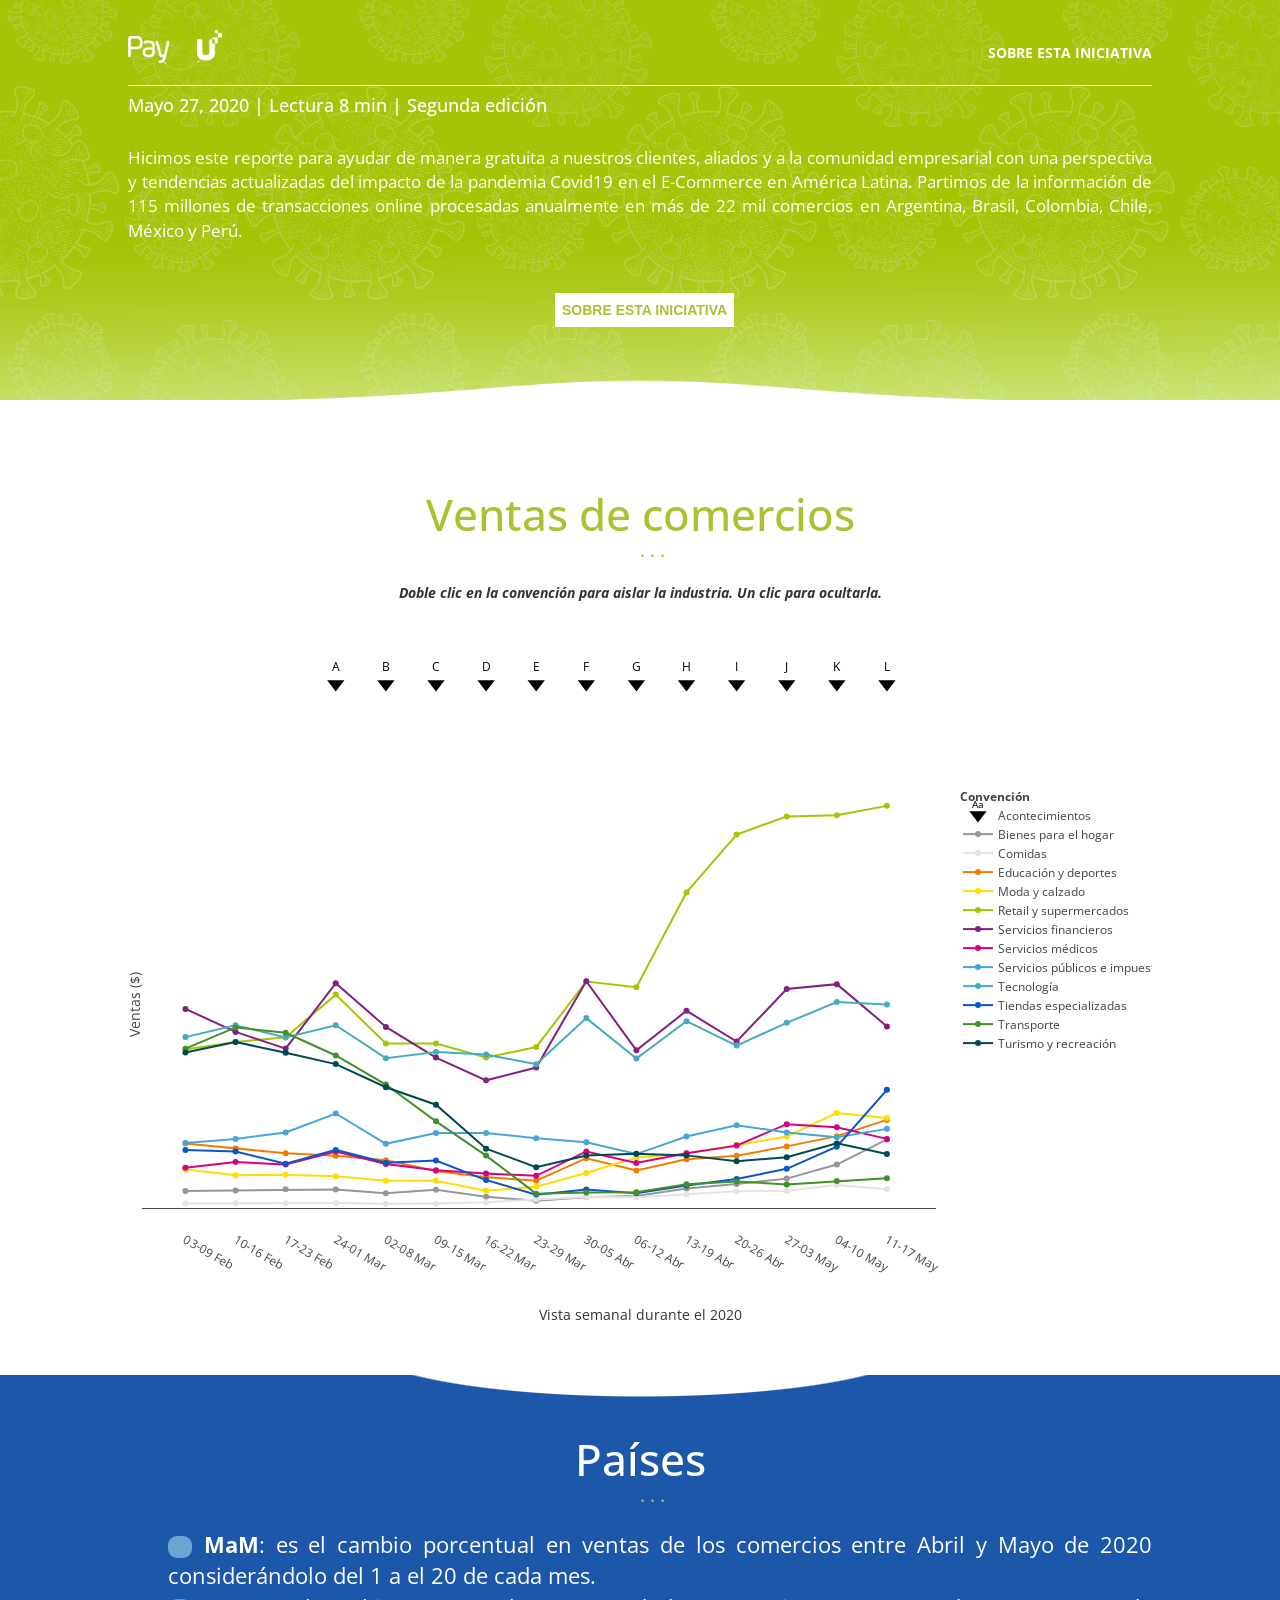
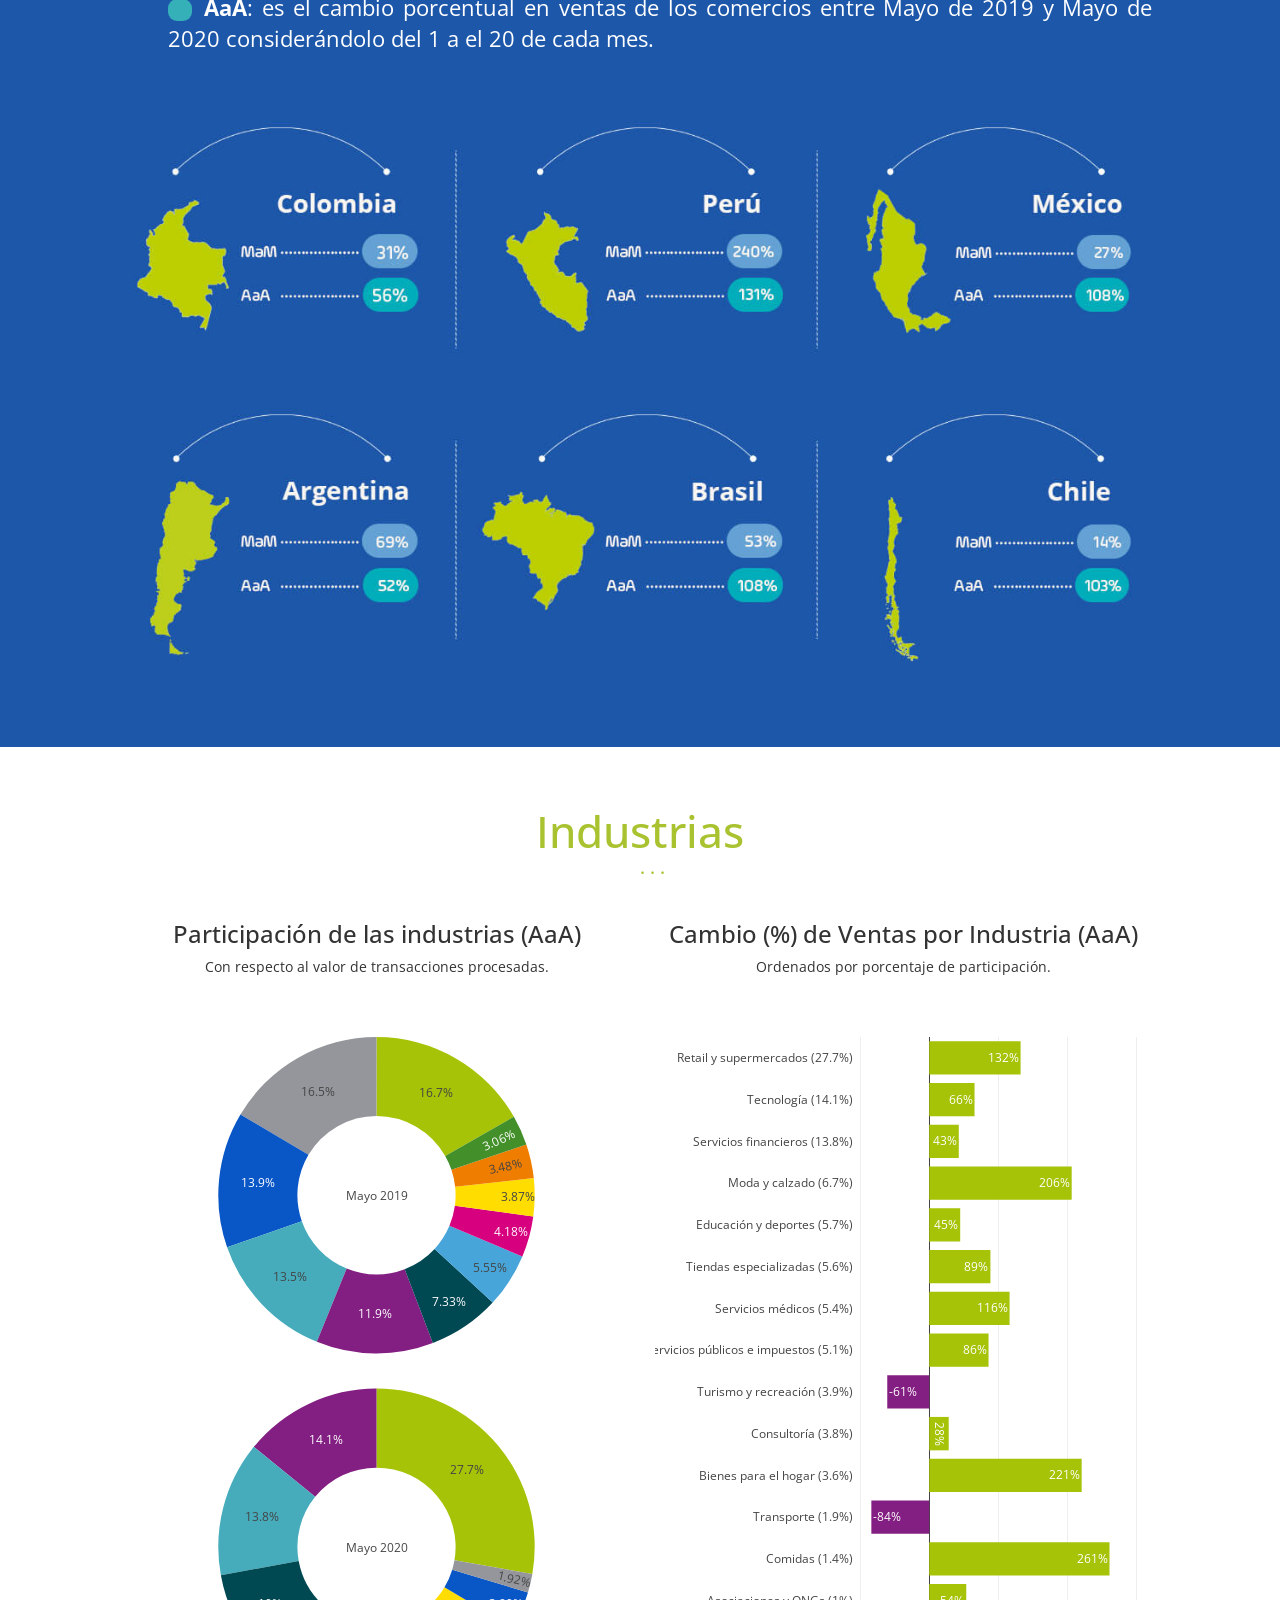
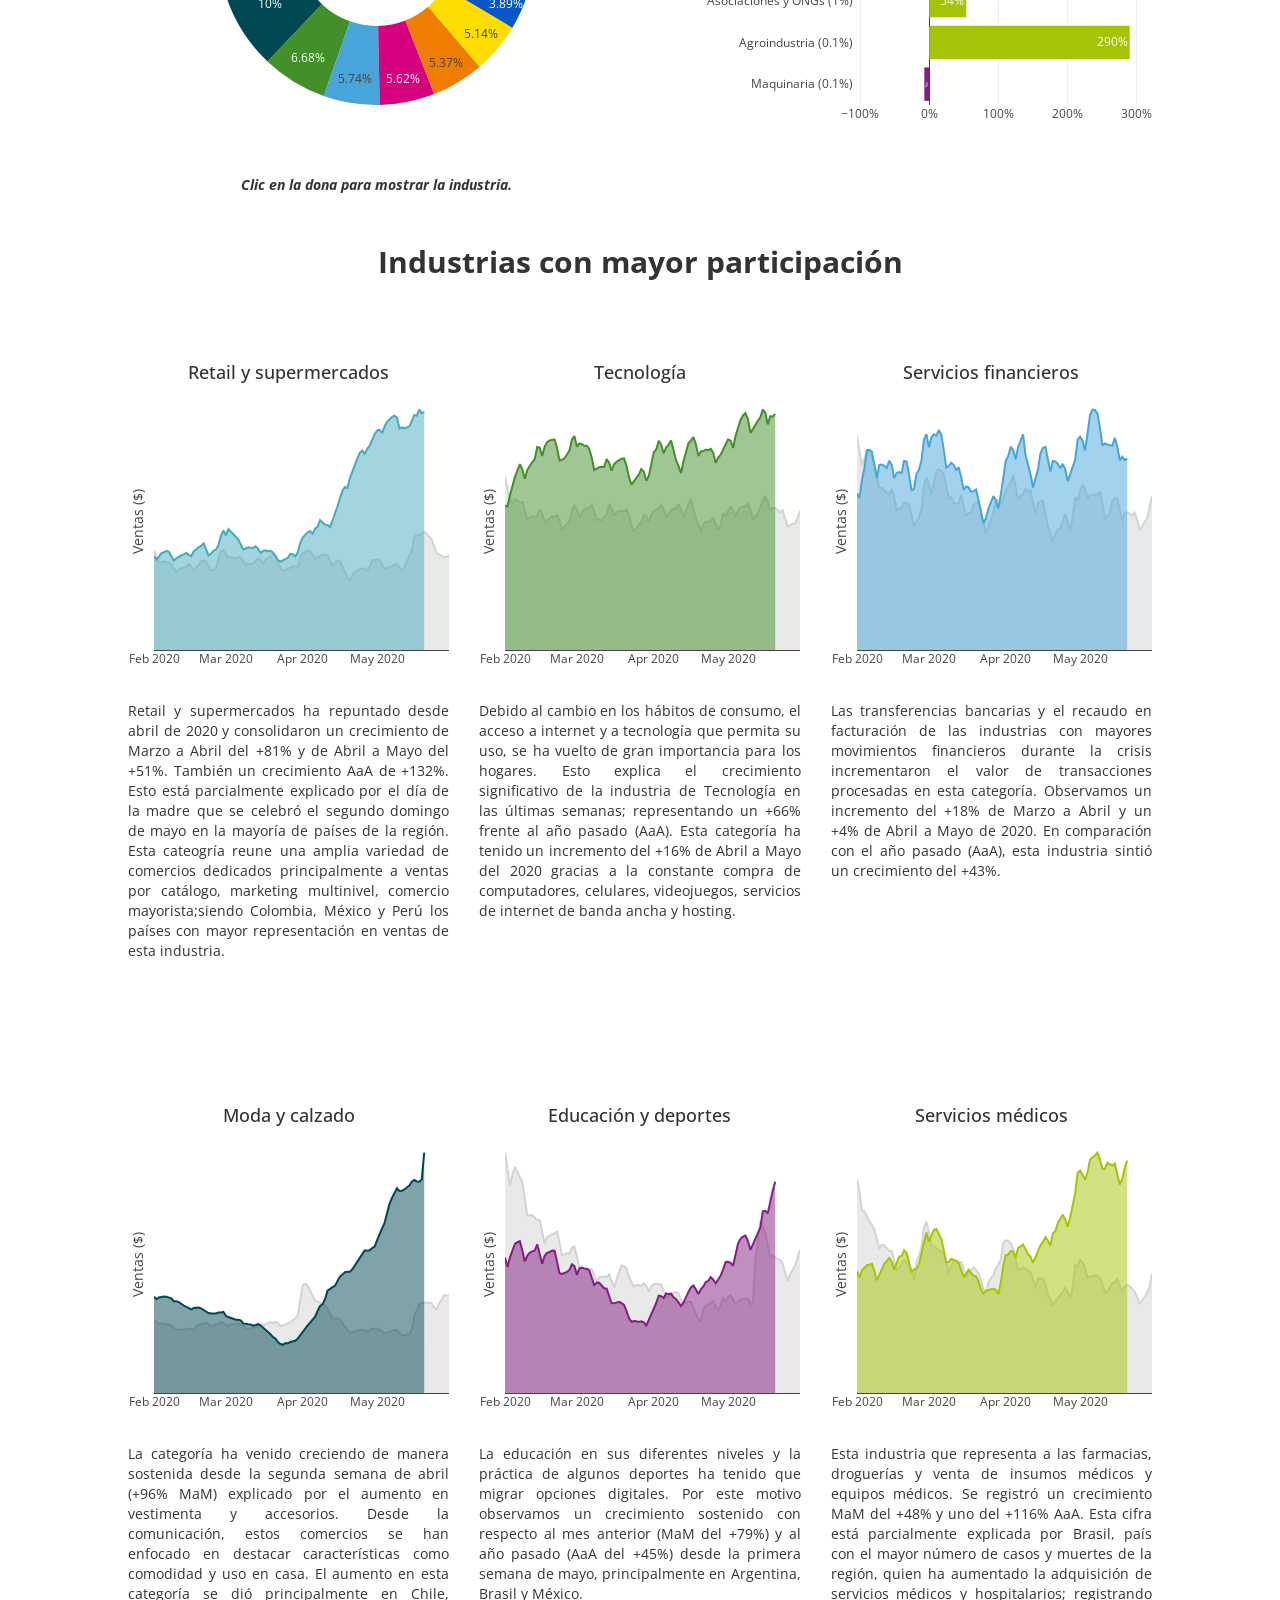
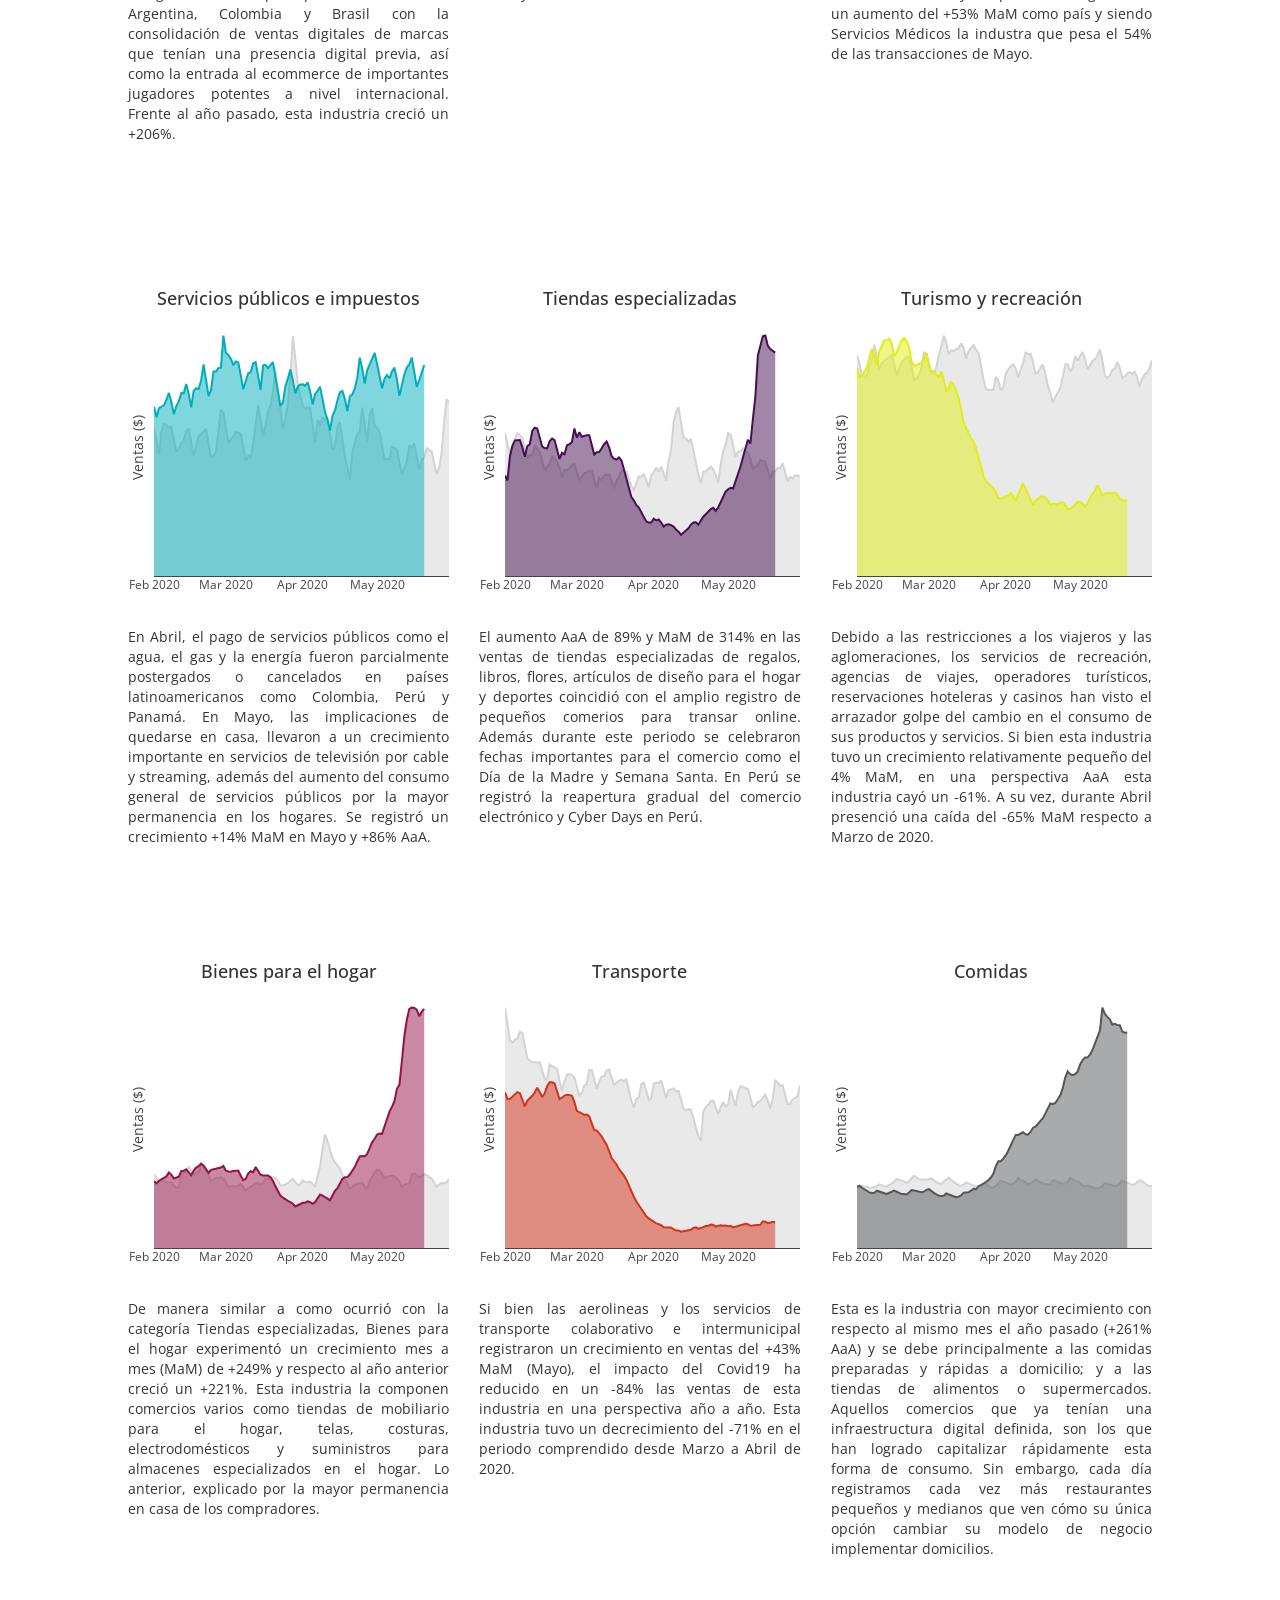
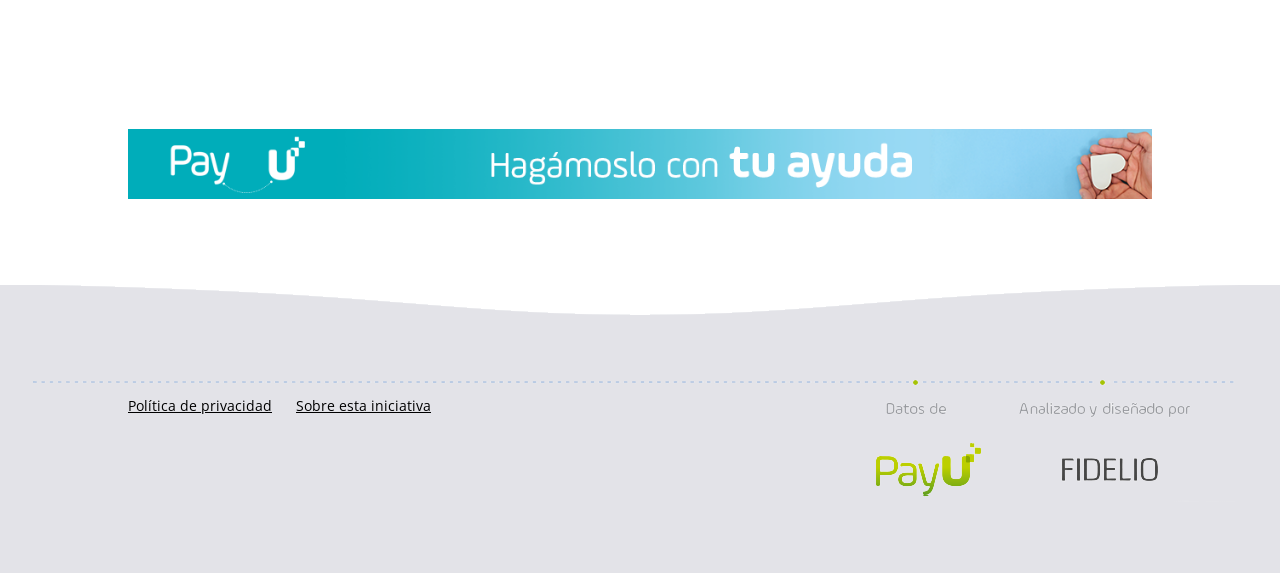
==== commit f7406cda: "Update 2020-05-27 13:58:36" ====
--- a/index.html
+++ b/index.html
@@ -235,12 +235,12 @@
 </div>
 </div>
 <div id="texto_desktop">
-<div id="htmlwidget-e1af804032f0ea9f95b5" style="width:100%;height:672px;" class="plotly html-widget"></div>
-<script type="application/json" data-for="htmlwidget-e1af804032f0ea9f95b5">{"x":{"data":[{"x":["24-01 Mar","02-08 Mar","09-15 Mar","16-22 Mar","23-29 Mar","30-05 Abr","06-12 Abr","13-19 Abr","20-26 Abr","27-03 May","04-10 May","11-17 May"],"y":[0,0,0,0,0,0,0,0,0,0,0,0],"showlegend":true,"mode":"text+markers","marker":{"color":"rgba(0,0,0,1)","symbol":"triangle-down","size":15,"line":{"color":"rgba(0,0,0,1)"}},"text":["A","B","C","D","E","F","G","H","I","J","K","L"],"textposition":["top center","top center","top center","top center","top center","top center","top center","top center","top center","top center","top center","top center"],"hovertext":["<b>Feb 26<\/b>:<br>Latinoamérica reporta el <br>primer caso de COVID-19<br>en São Paulo","<b>Mar 07<\/b><br>Argentina registra la primera <br>muerte en América Latina.<br>Primeros casos en Colombia, <br>Argentina, Costa Rica y Paraguay","<b>Mar 11<\/b><br>La OMS cataloga al<br>covid19 como una pandemia.","<b>Mar 20<\/b><br>Toda América Latina presenta<br>casos confirmados de Covid19.<br>Ecuador y Perú implementan la cuarentena.<br>Colombia y Costa Rica cierran sus fronteras.","<b>Mar 23<\/b><br>Decretan cuarentena en<br>algunas regiones de Chile y Colombia","<b>Abr 02<\/b><br>24,544 casos en todos<br>los países de la región","<b>Abr 11<\/b><br>Brasil supera los 20,000<br>casos y las 1,000 muertes","<b>Abr 18<\/b><br>México alcanzó un nuevo<br>pico de casos confirmados: 6,875.","<b>Abr 26<\/b><br>Perú anuncia reactivación <br>de hasta un 90% de su economía<br> en fases.","<b>Abr 28<\/b><br>Casos de Covid19 ascienden a <br>un millón en América;<br>más de 60.000 muertos.","<b>May 06<\/b><br>Latinoamérica supera las 15,000 muertes.<br>Brasil es el país más afectado <br>con 8,000 fallecidos.","<b>May 16<\/b><br>Brasil es el cuarto país<br> con más casos confirmados <br>en el mundo"],"hoverinfo":["text","text","text","text","text","text","text","text","text","text","text","text"],"name":"Acontecimientos","type":"scatter","textfont":{"color":"rgba(0,0,0,1)"},"error_y":{"color":"rgba(0,0,0,1)"},"error_x":{"color":"rgba(0,0,0,1)"},"line":{"color":"rgba(0,0,0,1)"},"xaxis":"x","yaxis":"y","frame":null},{"x":["03-09 Feb","10-16 Feb","17-23 Feb","24-01 Mar","02-08 Mar","09-15 Mar","16-22 Mar","23-29 Mar","30-05 Abr","06-12 Abr","13-19 Abr","20-26 Abr","27-03 May","04-10 May","11-17 May"],"y":[1391234.15,1426518.93,1516128.94,1497522.07048026,1198054.07,1483390.5,925156.65,594447.23,872066.66,977907.06,1590693.5,1935775.75,2377678.35,3511540.36,5527171.42],"mode":"lines+markers","hovertemplate":["Semana: %{x}","Semana: %{x}","Semana: %{x}","Semana: %{x}","Semana: %{x}","Semana: %{x}","Semana: %{x}","Semana: %{x}","Semana: %{x}","Semana: %{x}","Semana: %{x}","Semana: %{x}","Semana: %{x}","Semana: %{x}","Semana: %{x}"],"fill":"none","type":"scatter","name":"Bienes para el hogar","marker":{"color":"rgba(148,150,155,1)","symbol":"circle","line":{"color":"rgba(148,150,155,1)"}},"textfont":{"color":"rgba(148,150,155,1)"},"error_y":{"color":"rgba(148,150,155,1)"},"error_x":{"color":"rgba(148,150,155,1)"},"line":{"color":"rgba(148,150,155,1)"},"xaxis":"x","yaxis":"y2","frame":null},{"x":["03-09 Feb","10-16 Feb","17-23 Feb","24-01 Mar","02-08 Mar","09-15 Mar","16-22 Mar","23-29 Mar","30-05 Abr","06-12 Abr","13-19 Abr","20-26 Abr","27-03 May","04-10 May","11-17 May"],"y":[375823.23,402354.6,402443.64,419104.197839733,357581.08,385068.18,479135.14,700198.13,903416.35,883533.19,1128645.28,1364672.95,1401464.94,1864195.24,1512577.38],"mode":"lines+markers","hovertemplate":["Semana: %{x}","Semana: %{x}","Semana: %{x}","Semana: %{x}","Semana: %{x}","Semana: %{x}","Semana: %{x}","Semana: %{x}","Semana: %{x}","Semana: %{x}","Semana: %{x}","Semana: %{x}","Semana: %{x}","Semana: %{x}","Semana: %{x}"],"fill":"none","type":"scatter","name":"Comidas","marker":{"color":"rgba(227,228,226,1)","symbol":"circle","line":{"color":"rgba(227,228,226,1)"}},"textfont":{"color":"rgba(227,228,226,1)"},"error_y":{"color":"rgba(227,228,226,1)"},"error_x":{"color":"rgba(227,228,226,1)"},"line":{"color":"rgba(227,228,226,1)"},"xaxis":"x","yaxis":"y2","frame":null},{"x":["03-09 Feb","10-16 Feb","17-23 Feb","24-01 Mar","02-08 Mar","09-15 Mar","16-22 Mar","23-29 Mar","30-05 Abr","06-12 Abr","13-19 Abr","20-26 Abr","27-03 May","04-10 May","11-17 May"],"y":[5196499.29,4799942.88,4419456.84,4212842.79051242,3851864.09,2984761.48,2494540.84,2211969.45,4021857.5,3030169.89,3929198.91,4213773.84,4971024.14,5793430.86,7100821.07],"mode":"lines+markers","hovertemplate":["Semana: %{x}","Semana: %{x}","Semana: %{x}","Semana: %{x}","Semana: %{x}","Semana: %{x}","Semana: %{x}","Semana: %{x}","Semana: %{x}","Semana: %{x}","Semana: %{x}","Semana: %{x}","Semana: %{x}","Semana: %{x}","Semana: %{x}"],"fill":"none","type":"scatter","name":"Educación y deportes","marker":{"color":"rgba(239,125,0,1)","symbol":"circle","line":{"color":"rgba(239,125,0,1)"}},"textfont":{"color":"rgba(239,125,0,1)"},"error_y":{"color":"rgba(239,125,0,1)"},"error_x":{"color":"rgba(239,125,0,1)"},"line":{"color":"rgba(239,125,0,1)"},"xaxis":"x","yaxis":"y2","frame":null},{"x":["03-09 Feb","10-16 Feb","17-23 Feb","24-01 Mar","02-08 Mar","09-15 Mar","16-22 Mar","23-29 Mar","30-05 Abr","06-12 Abr","13-19 Abr","20-26 Abr","27-03 May","04-10 May","11-17 May"],"y":[3117460.7,2649102.85,2680618.87,2567190.73869987,2199169.39,2208184.01,1402755.36,1721992.38,2832311.22,4076475.08,4388721.08,5102595.21,5756556.32,7650348.4,7258575.26],"mode":"lines+markers","hovertemplate":["Semana: %{x}","Semana: %{x}","Semana: %{x}","Semana: %{x}","Semana: %{x}","Semana: %{x}","Semana: %{x}","Semana: %{x}","Semana: %{x}","Semana: %{x}","Semana: %{x}","Semana: %{x}","Semana: %{x}","Semana: %{x}","Semana: %{x}"],"fill":"none","type":"scatter","name":"Moda y calzado","marker":{"color":"rgba(255,221,0,1)","symbol":"circle","line":{"color":"rgba(255,221,0,1)"}},"textfont":{"color":"rgba(255,221,0,1)"},"error_y":{"color":"rgba(255,221,0,1)"},"error_x":{"color":"rgba(255,221,0,1)"},"line":{"color":"rgba(255,221,0,1)"},"xaxis":"x","yaxis":"y2","frame":null},{"x":["03-09 Feb","10-16 Feb","17-23 Feb","24-01 Mar","02-08 Mar","09-15 Mar","16-22 Mar","23-29 Mar","30-05 Abr","06-12 Abr","13-19 Abr","20-26 Abr","27-03 May","04-10 May","11-17 May"],"y":[12759767.4,13376643.87,13741021,17178706.7175354,13240366.74,13240127.31,12121575.58,12965008.14,18232632.37,17780009.97,25400283.62,30052660.77,31516210.71,31606719.96,32362590.3],"mode":"lines+markers","hovertemplate":["Semana: %{x}","Semana: %{x}","Semana: %{x}","Semana: %{x}","Semana: %{x}","Semana: %{x}","Semana: %{x}","Semana: %{x}","Semana: %{x}","Semana: %{x}","Semana: %{x}","Semana: %{x}","Semana: %{x}","Semana: %{x}","Semana: %{x}"],"fill":"none","type":"scatter","name":"Retail y supermercados","marker":{"color":"rgba(166,195,7,1)","symbol":"circle","line":{"color":"rgba(166,195,7,1)"}},"textfont":{"color":"rgba(166,195,7,1)"},"error_y":{"color":"rgba(166,195,7,1)"},"error_x":{"color":"rgba(166,195,7,1)"},"line":{"color":"rgba(166,195,7,1)"},"xaxis":"x","yaxis":"y2","frame":null},{"x":["03-09 Feb","10-16 Feb","17-23 Feb","24-01 Mar","02-08 Mar","09-15 Mar","16-22 Mar","23-29 Mar","30-05 Abr","06-12 Abr","13-19 Abr","20-26 Abr","27-03 May","04-10 May","11-17 May"],"y":[16027651.95,14176236.37,12838175.23,18092294.4698342,14580577.71,12117186.84,10284334.48,11313494.63,18251799.63,12694071.22,15876182.07,13408634.06,17624144.23,18022682.27,14622949.55],"mode":"lines+markers","hovertemplate":["Semana: %{x}","Semana: %{x}","Semana: %{x}","Semana: %{x}","Semana: %{x}","Semana: %{x}","Semana: %{x}","Semana: %{x}","Semana: %{x}","Semana: %{x}","Semana: %{x}","Semana: %{x}","Semana: %{x}","Semana: %{x}","Semana: %{x}"],"fill":"none","type":"scatter","name":"Servicios financieros","marker":{"color":"rgba(131,31,130,1)","symbol":"circle","line":{"color":"rgba(131,31,130,1)"}},"textfont":{"color":"rgba(131,31,130,1)"},"error_y":{"color":"rgba(131,31,130,1)"},"error_x":{"color":"rgba(131,31,130,1)"},"line":{"color":"rgba(131,31,130,1)"},"xaxis":"x","yaxis":"y2","frame":null},{"x":["03-09 Feb","10-16 Feb","17-23 Feb","24-01 Mar","02-08 Mar","09-15 Mar","16-22 Mar","23-29 Mar","30-05 Abr","06-12 Abr","13-19 Abr","20-26 Abr","27-03 May","04-10 May","11-17 May"],"y":[3247678.13,3713479.38,3504401.18,4562654.29555532,3548204.21,3048415.91,2784574.07,2602823.26,4561395.55,3639828.66,4410801.71,5031963.99,6759786.96999999,6516968.72,5574214.25],"mode":"lines+markers","hovertemplate":["Semana: %{x}","Semana: %{x}","Semana: %{x}","Semana: %{x}","Semana: %{x}","Semana: %{x}","Semana: %{x}","Semana: %{x}","Semana: %{x}","Semana: %{x}","Semana: %{x}","Semana: %{x}","Semana: %{x}","Semana: %{x}","Semana: %{x}"],"fill":"none","type":"scatter","name":"Servicios médicos","marker":{"color":"rgba(215,0,127,1)","symbol":"circle","line":{"color":"rgba(215,0,127,1)"}},"textfont":{"color":"rgba(215,0,127,1)"},"error_y":{"color":"rgba(215,0,127,1)"},"error_x":{"color":"rgba(215,0,127,1)"},"line":{"color":"rgba(215,0,127,1)"},"xaxis":"x","yaxis":"y2","frame":null},{"x":["03-09 Feb","10-16 Feb","17-23 Feb","24-01 Mar","02-08 Mar","09-15 Mar","16-22 Mar","23-29 Mar","30-05 Abr","06-12 Abr","13-19 Abr","20-26 Abr","27-03 May","04-10 May","11-17 May"],"y":[5247698.03,5573116.06,6089647.37,7615112.91448629,5174560.68,6047339.19,6055994.69,5620138.52,5296886.33,4351743.94,5765794.04,6673048.51,6094941.42,5707261.65,6379601.86],"mode":"lines+markers","hovertemplate":["Semana: %{x}","Semana: %{x}","Semana: %{x}","Semana: %{x}","Semana: %{x}","Semana: %{x}","Semana: %{x}","Semana: %{x}","Semana: %{x}","Semana: %{x}","Semana: %{x}","Semana: %{x}","Semana: %{x}","Semana: %{x}","Semana: %{x}"],"fill":"none","type":"scatter","name":"Servicios públicos e impuestos","marker":{"color":"rgba(72,165,217,1)","symbol":"circle","line":{"color":"rgba(72,165,217,1)"}},"textfont":{"color":"rgba(72,165,217,1)"},"error_y":{"color":"rgba(72,165,217,1)"},"error_x":{"color":"rgba(72,165,217,1)"},"line":{"color":"rgba(72,165,217,1)"},"xaxis":"x","yaxis":"y2","frame":null},{"x":["03-09 Feb","10-16 Feb","17-23 Feb","24-01 Mar","02-08 Mar","09-15 Mar","16-22 Mar","23-29 Mar","30-05 Abr","06-12 Abr","13-19 Abr","20-26 Abr","27-03 May","04-10 May","11-17 May"],"y":[13759613.99,14708153.26,13728147.54,14715544.4540415,12065121.59,12565671.46,12355105.56,11581532.93,15290018.28,12040270.29,15043443.61,13075690.46,14907206.82,16582803.21,16376289.19],"mode":"lines+markers","hovertemplate":["Semana: %{x}","Semana: %{x}","Semana: %{x}","Semana: %{x}","Semana: %{x}","Semana: %{x}","Semana: %{x}","Semana: %{x}","Semana: %{x}","Semana: %{x}","Semana: %{x}","Semana: %{x}","Semana: %{x}","Semana: %{x}","Semana: %{x}"],"fill":"none","type":"scatter","name":"Tecnología","marker":{"color":"rgba(70,172,188,1)","symbol":"circle","line":{"color":"rgba(70,172,188,1)"}},"textfont":{"color":"rgba(70,172,188,1)"},"error_y":{"color":"rgba(70,172,188,1)"},"error_x":{"color":"rgba(70,172,188,1)"},"line":{"color":"rgba(70,172,188,1)"},"xaxis":"x","yaxis":"y2","frame":null},{"x":["03-09 Feb","10-16 Feb","17-23 Feb","24-01 Mar","02-08 Mar","09-15 Mar","16-22 Mar","23-29 Mar","30-05 Abr","06-12 Abr","13-19 Abr","20-26 Abr","27-03 May","04-10 May","11-17 May"],"y":[4673014.34000001,4550986.24,3578664.73,4689599.71272543,3663453.08,3832735.93,2261535.62,1090727.85,1501097.01,1205180.33,1818104.03,2347201.84,3165001.4,4949651.52,9521541.01],"mode":"lines+markers","hovertemplate":["Semana: %{x}","Semana: %{x}","Semana: %{x}","Semana: %{x}","Semana: %{x}","Semana: %{x}","Semana: %{x}","Semana: %{x}","Semana: %{x}","Semana: %{x}","Semana: %{x}","Semana: %{x}","Semana: %{x}","Semana: %{x}","Semana: %{x}"],"fill":"none","type":"scatter","name":"Tiendas especializadas","marker":{"color":"rgba(9,86,198,1)","symbol":"circle","line":{"color":"rgba(9,86,198,1)"}},"textfont":{"color":"rgba(9,86,198,1)"},"error_y":{"color":"rgba(9,86,198,1)"},"error_x":{"color":"rgba(9,86,198,1)"},"line":{"color":"rgba(9,86,198,1)"},"xaxis":"x","yaxis":"y2","frame":null},{"x":["03-09 Feb","10-16 Feb","17-23 Feb","24-01 Mar","02-08 Mar","09-15 Mar","16-22 Mar","23-29 Mar","30-05 Abr","06-12 Abr","13-19 Abr","20-26 Abr","27-03 May","04-10 May","11-17 May"],"y":[12830819.65,14541282.45,14107050.61,12283125.0242611,9945118.89,6985432.79,4228067.88,1167341.21,1256170.38,1279666.72,1930342.78,2155309.86,1900773.38,2176672.71,2405316.76],"mode":"lines+markers","hovertemplate":["Semana: %{x}","Semana: %{x}","Semana: %{x}","Semana: %{x}","Semana: %{x}","Semana: %{x}","Semana: %{x}","Semana: %{x}","Semana: %{x}","Semana: %{x}","Semana: %{x}","Semana: %{x}","Semana: %{x}","Semana: %{x}","Semana: %{x}"],"fill":"none","type":"scatter","name":"Transporte","marker":{"color":"rgba(67,143,41,1)","symbol":"circle","line":{"color":"rgba(67,143,41,1)"}},"textfont":{"color":"rgba(67,143,41,1)"},"error_y":{"color":"rgba(67,143,41,1)"},"error_x":{"color":"rgba(67,143,41,1)"},"line":{"color":"rgba(67,143,41,1)"},"xaxis":"x","yaxis":"y2","frame":null},{"x":["03-09 Feb","10-16 Feb","17-23 Feb","24-01 Mar","02-08 Mar","09-15 Mar","16-22 Mar","23-29 Mar","30-05 Abr","06-12 Abr","13-19 Abr","20-26 Abr","27-03 May","04-10 May","11-17 May"],"y":[12525092.68,13364978.26,12507058.23,11588449.9258283,9724847.32,8323520.93,4780368.14,3299273.36,4231166.9,4376259.11,4247041.1,3766384.3,4100553.49,5211953.39,4355616.21],"mode":"lines+markers","hovertemplate":["Semana: %{x}","Semana: %{x}","Semana: %{x}","Semana: %{x}","Semana: %{x}","Semana: %{x}","Semana: %{x}","Semana: %{x}","Semana: %{x}","Semana: %{x}","Semana: %{x}","Semana: %{x}","Semana: %{x}","Semana: %{x}","Semana: %{x}"],"fill":"none","type":"scatter","name":"Turismo y recreación","marker":{"color":"rgba(0,72,82,1)","symbol":"circle","line":{"color":"rgba(0,72,82,1)"}},"textfont":{"color":"rgba(0,72,82,1)"},"error_y":{"color":"rgba(0,72,82,1)"},"error_x":{"color":"rgba(0,72,82,1)"},"line":{"color":"rgba(0,72,82,1)"},"xaxis":"x","yaxis":"y2","frame":null}],"layout":{"xaxis":{"domain":[0,1],"automargin":true,"title":"","zeroline":false,"showline":false,"showticklabels":true,"showgrid":false,"fixedrange":true,"type":"category","categoryorder":"array","categoryarray":["03-09 Feb","10-16 Feb","17-23 Feb","24-01 Mar","02-08 Mar","09-15 Mar","16-22 Mar","23-29 Mar","30-05 Abr","06-12 Abr","13-19 Abr","20-26 Abr","27-03 May","04-10 May","11-17 May",null],"anchor":"y2","ticktext":["02-08 Mar","03-09 Feb","04-10 May","06-12 Abr","09-15 Mar","10-16 Feb","11-17 May","13-19 Abr","16-22 Mar","17-23 Feb","20-26 Abr","23-29 Mar","24-01 Mar","27-03 May","30-05 Abr","02-08 Mar","03-09 Feb","04-10 May","06-12 Abr","09-15 Mar","10-16 Feb","11-17 May","13-19 Abr","16-22 Mar","17-23 Feb","20-26 Abr","23-29 Mar","24-01 Mar","27-03 May","30-05 Abr","02-08 Mar","03-09 Feb","04-10 May","06-12 Abr","09-15 Mar","10-16 Feb","11-17 May","13-19 Abr","16-22 Mar","17-23 Feb","20-26 Abr","23-29 Mar","24-01 Mar","27-03 May","30-05 Abr","02-08 Mar","03-09 Feb","04-10 May","06-12 Abr","09-15 Mar","10-16 Feb","11-17 May","13-19 Abr","16-22 Mar","17-23 Feb","20-26 Abr","23-29 Mar","24-01 Mar","27-03 May","30-05 Abr","02-08 Mar","03-09 Feb","04-10 May","06-12 Abr","09-15 Mar","10-16 Feb","11-17 May","13-19 Abr","16-22 Mar","17-23 Feb","20-26 Abr","23-29 Mar","24-01 Mar","27-03 May","30-05 Abr","02-08 Mar","03-09 Feb","04-10 May","06-12 Abr","09-15 Mar","10-16 Feb","11-17 May","13-19 Abr","16-22 Mar","17-23 Feb","20-26 Abr","23-29 Mar","24-01 Mar","27-03 May","30-05 Abr","02-08 Mar","03-09 Feb","04-10 May","06-12 Abr","09-15 Mar","10-16 Feb","11-17 May","13-19 Abr","16-22 Mar","17-23 Feb","20-26 Abr","23-29 Mar","24-01 Mar","27-03 May","30-05 Abr","02-08 Mar","03-09 Feb","04-10 May","06-12 Abr","09-15 Mar","10-16 Feb","11-17 May","13-19 Abr","16-22 Mar","17-23 Feb","20-26 Abr","23-29 Mar","24-01 Mar","27-03 May","30-05 Abr","02-08 Mar","03-09 Feb","04-10 May","06-12 Abr","09-15 Mar","10-16 Feb","11-17 May","13-19 Abr","16-22 Mar","17-23 Feb","20-26 Abr","23-29 Mar","24-01 Mar","27-03 May","30-05 Abr","02-08 Mar","03-09 Feb","04-10 May","06-12 Abr","09-15 Mar","10-16 Feb","11-17 May","13-19 Abr","16-22 Mar","17-23 Feb","20-26 Abr","23-29 Mar","24-01 Mar","27-03 May","30-05 Abr","02-08 Mar","03-09 Feb","04-10 May","06-12 Abr","09-15 Mar","10-16 Feb","11-17 May","13-19 Abr","16-22 Mar","17-23 Feb","20-26 Abr","23-29 Mar","24-01 Mar","27-03 May","30-05 Abr","02-08 Mar","03-09 Feb","04-10 May","06-12 Abr","09-15 Mar","10-16 Feb","11-17 May","13-19 Abr","16-22 Mar","17-23 Feb","20-26 Abr","23-29 Mar","24-01 Mar","27-03 May","30-05 Abr"]},"yaxis2":{"domain":[0,0.73],"automargin":true,"title":"Ventas ($)","showgrid":false,"showticklabels":false,"fixedrange":true,"anchor":"x"},"yaxis":{"domain":[0.77,1],"automargin":true,"title":"","zeroline":false,"showline":false,"showticklabels":false,"showgrid":false,"fixedrange":true,"anchor":"x"},"annotations":[],"shapes":[],"images":[],"margin":{"b":0,"l":0,"t":0,"r":0,"pad":0},"hovermode":"closest","showlegend":true,"title":{"text":"TPV: Semana and Industria","font":{"family":"Open Sans","font-size":"17px","color":"#363636","font-weight":"bold"}},"font":{"family":"Open Sans"},"legend":{"title":{"text":"<b>Convención<\/b>"},"orientation":"v","yanchor":"center","xanchor":"center","x":1.15,"y":0.5,"valign":"middle"}},"attrs":{"1e74314d61":{"x":{},"y":{},"showlegend":true,"mode":"text","marker":{"size":15},"text":{},"textposition":"top center","hovertext":{},"hoverinfo":"text","name":"Acontecimientos","color":["black"],"symbol":{},"alpha_stroke":1,"sizes":[10,100],"spans":[1,20],"symbols":"triangle-down","type":"scatter"},"1e74689a5708":{"x":{},"y":{},"mode":"lines","hovertemplate":"Semana: %{x}","fill":"none","color":{},"symbol":{},"colors":{},"alpha_stroke":1,"sizes":[10,100],"spans":[1,20],"symbols":{},"type":"scatter","inherit":true}},"source":"A","config":{"showSendToCloud":false,"displayModeBar":false},"highlight":{"on":"plotly_click","persistent":false,"dynamic":false,"selectize":false,"opacityDim":0.2,"selected":{"opacity":1},"debounce":0},"subplot":true,"shinyEvents":["plotly_hover","plotly_click","plotly_selected","plotly_relayout","plotly_brushed","plotly_brushing","plotly_clickannotation","plotly_doubleclick","plotly_deselect","plotly_afterplot","plotly_sunburstclick"],"base_url":"https://plot.ly"},"evals":[],"jsHooks":[]}</script>
+<div id="htmlwidget-f63bc2c8569dfbc33218" style="width:100%;height:672px;" class="plotly html-widget"></div>
+<script type="application/json" data-for="htmlwidget-f63bc2c8569dfbc33218">{"x":{"data":[{"x":["24-01 Mar","02-08 Mar","09-15 Mar","16-22 Mar","23-29 Mar","30-05 Abr","06-12 Abr","13-19 Abr","20-26 Abr","27-03 May","04-10 May","11-17 May"],"y":[0,0,0,0,0,0,0,0,0,0,0,0],"showlegend":true,"mode":"text+markers","marker":{"color":"rgba(0,0,0,1)","symbol":"triangle-down","size":15,"line":{"color":"rgba(0,0,0,1)"}},"text":["A","B","C","D","E","F","G","H","I","J","K","L"],"textposition":["top center","top center","top center","top center","top center","top center","top center","top center","top center","top center","top center","top center"],"hovertext":["<b>Feb 26<\/b>:<br>Latinoamérica reporta el <br>primer caso de COVID-19<br>en São Paulo","<b>Mar 07<\/b><br>Argentina registra la primera <br>muerte en América Latina.<br>Primeros casos en Colombia, <br>Argentina, Costa Rica y Paraguay","<b>Mar 11<\/b><br>La OMS cataloga al<br>covid19 como una pandemia.","<b>Mar 20<\/b><br>Toda América Latina presenta<br>casos confirmados de Covid19.<br>Ecuador y Perú implementan la cuarentena.<br>Colombia y Costa Rica cierran sus fronteras.","<b>Mar 23<\/b><br>Decretan cuarentena en<br>algunas regiones de Chile y Colombia","<b>Abr 02<\/b><br>24,544 casos en todos<br>los países de la región","<b>Abr 11<\/b><br>Brasil supera los 20,000<br>casos y las 1,000 muertes","<b>Abr 18<\/b><br>México alcanzó un nuevo<br>pico de casos confirmados: 6,875.","<b>Abr 26<\/b><br>Perú anuncia reactivación <br>de hasta un 90% de su economía<br> en fases.","<b>Abr 28<\/b><br>Casos de Covid19 ascienden a <br>un millón en América;<br>más de 60.000 muertos.","<b>May 06<\/b><br>Latinoamérica supera las 15,000 muertes.<br>Brasil es el país más afectado <br>con 8,000 fallecidos.","<b>May 16<\/b><br>Brasil es el cuarto país<br> con más casos confirmados <br>en el mundo"],"hoverinfo":["text","text","text","text","text","text","text","text","text","text","text","text"],"name":"Acontecimientos","type":"scatter","textfont":{"color":"rgba(0,0,0,1)"},"error_y":{"color":"rgba(0,0,0,1)"},"error_x":{"color":"rgba(0,0,0,1)"},"line":{"color":"rgba(0,0,0,1)"},"xaxis":"x","yaxis":"y","frame":null},{"x":["03-09 Feb","10-16 Feb","17-23 Feb","24-01 Mar","02-08 Mar","09-15 Mar","16-22 Mar","23-29 Mar","30-05 Abr","06-12 Abr","13-19 Abr","20-26 Abr","27-03 May","04-10 May","11-17 May"],"y":[1391234.15,1426518.93,1516128.94,1497522.07048026,1198054.07,1483390.5,925156.65,594447.23,872066.66,977907.06,1590693.5,1935775.75,2377678.35,3511540.36,5527171.42],"mode":"lines+markers","hovertemplate":["Semana: %{x}","Semana: %{x}","Semana: %{x}","Semana: %{x}","Semana: %{x}","Semana: %{x}","Semana: %{x}","Semana: %{x}","Semana: %{x}","Semana: %{x}","Semana: %{x}","Semana: %{x}","Semana: %{x}","Semana: %{x}","Semana: %{x}"],"fill":"none","type":"scatter","name":"Bienes para el hogar","marker":{"color":"rgba(148,150,155,1)","symbol":"circle","line":{"color":"rgba(148,150,155,1)"}},"textfont":{"color":"rgba(148,150,155,1)"},"error_y":{"color":"rgba(148,150,155,1)"},"error_x":{"color":"rgba(148,150,155,1)"},"line":{"color":"rgba(148,150,155,1)"},"xaxis":"x","yaxis":"y2","frame":null},{"x":["03-09 Feb","10-16 Feb","17-23 Feb","24-01 Mar","02-08 Mar","09-15 Mar","16-22 Mar","23-29 Mar","30-05 Abr","06-12 Abr","13-19 Abr","20-26 Abr","27-03 May","04-10 May","11-17 May"],"y":[375823.23,402354.6,402443.64,419104.197839733,357581.08,385068.18,479135.14,700198.13,903416.35,883533.19,1128645.28,1364672.95,1401464.94,1864195.24,1512577.38],"mode":"lines+markers","hovertemplate":["Semana: %{x}","Semana: %{x}","Semana: %{x}","Semana: %{x}","Semana: %{x}","Semana: %{x}","Semana: %{x}","Semana: %{x}","Semana: %{x}","Semana: %{x}","Semana: %{x}","Semana: %{x}","Semana: %{x}","Semana: %{x}","Semana: %{x}"],"fill":"none","type":"scatter","name":"Comidas","marker":{"color":"rgba(227,228,226,1)","symbol":"circle","line":{"color":"rgba(227,228,226,1)"}},"textfont":{"color":"rgba(227,228,226,1)"},"error_y":{"color":"rgba(227,228,226,1)"},"error_x":{"color":"rgba(227,228,226,1)"},"line":{"color":"rgba(227,228,226,1)"},"xaxis":"x","yaxis":"y2","frame":null},{"x":["03-09 Feb","10-16 Feb","17-23 Feb","24-01 Mar","02-08 Mar","09-15 Mar","16-22 Mar","23-29 Mar","30-05 Abr","06-12 Abr","13-19 Abr","20-26 Abr","27-03 May","04-10 May","11-17 May"],"y":[5196499.29,4799942.88,4419456.84,4212842.79051242,3851864.09,2984761.48,2494540.84,2211969.45,4021857.5,3030169.89,3929198.91,4213773.84,4971024.14,5793430.86,7100821.07],"mode":"lines+markers","hovertemplate":["Semana: %{x}","Semana: %{x}","Semana: %{x}","Semana: %{x}","Semana: %{x}","Semana: %{x}","Semana: %{x}","Semana: %{x}","Semana: %{x}","Semana: %{x}","Semana: %{x}","Semana: %{x}","Semana: %{x}","Semana: %{x}","Semana: %{x}"],"fill":"none","type":"scatter","name":"Educación y deportes","marker":{"color":"rgba(239,125,0,1)","symbol":"circle","line":{"color":"rgba(239,125,0,1)"}},"textfont":{"color":"rgba(239,125,0,1)"},"error_y":{"color":"rgba(239,125,0,1)"},"error_x":{"color":"rgba(239,125,0,1)"},"line":{"color":"rgba(239,125,0,1)"},"xaxis":"x","yaxis":"y2","frame":null},{"x":["03-09 Feb","10-16 Feb","17-23 Feb","24-01 Mar","02-08 Mar","09-15 Mar","16-22 Mar","23-29 Mar","30-05 Abr","06-12 Abr","13-19 Abr","20-26 Abr","27-03 May","04-10 May","11-17 May"],"y":[3117460.7,2649102.85,2680618.87,2567190.73869987,2199169.39,2208184.01,1402755.36,1721992.38,2832311.22,4076475.08,4388721.08,5102595.21,5756556.32,7650348.4,7258575.26],"mode":"lines+markers","hovertemplate":["Semana: %{x}","Semana: %{x}","Semana: %{x}","Semana: %{x}","Semana: %{x}","Semana: %{x}","Semana: %{x}","Semana: %{x}","Semana: %{x}","Semana: %{x}","Semana: %{x}","Semana: %{x}","Semana: %{x}","Semana: %{x}","Semana: %{x}"],"fill":"none","type":"scatter","name":"Moda y calzado","marker":{"color":"rgba(255,221,0,1)","symbol":"circle","line":{"color":"rgba(255,221,0,1)"}},"textfont":{"color":"rgba(255,221,0,1)"},"error_y":{"color":"rgba(255,221,0,1)"},"error_x":{"color":"rgba(255,221,0,1)"},"line":{"color":"rgba(255,221,0,1)"},"xaxis":"x","yaxis":"y2","frame":null},{"x":["03-09 Feb","10-16 Feb","17-23 Feb","24-01 Mar","02-08 Mar","09-15 Mar","16-22 Mar","23-29 Mar","30-05 Abr","06-12 Abr","13-19 Abr","20-26 Abr","27-03 May","04-10 May","11-17 May"],"y":[12759767.4,13376643.87,13741021,17178706.7175354,13240366.74,13240127.31,12121575.58,12965008.14,18232632.37,17780009.97,25400283.62,30052660.77,31516210.71,31606719.96,32362590.3],"mode":"lines+markers","hovertemplate":["Semana: %{x}","Semana: %{x}","Semana: %{x}","Semana: %{x}","Semana: %{x}","Semana: %{x}","Semana: %{x}","Semana: %{x}","Semana: %{x}","Semana: %{x}","Semana: %{x}","Semana: %{x}","Semana: %{x}","Semana: %{x}","Semana: %{x}"],"fill":"none","type":"scatter","name":"Retail y supermercados","marker":{"color":"rgba(166,195,7,1)","symbol":"circle","line":{"color":"rgba(166,195,7,1)"}},"textfont":{"color":"rgba(166,195,7,1)"},"error_y":{"color":"rgba(166,195,7,1)"},"error_x":{"color":"rgba(166,195,7,1)"},"line":{"color":"rgba(166,195,7,1)"},"xaxis":"x","yaxis":"y2","frame":null},{"x":["03-09 Feb","10-16 Feb","17-23 Feb","24-01 Mar","02-08 Mar","09-15 Mar","16-22 Mar","23-29 Mar","30-05 Abr","06-12 Abr","13-19 Abr","20-26 Abr","27-03 May","04-10 May","11-17 May"],"y":[16027651.95,14176236.37,12838175.23,18092294.4698342,14580577.71,12117186.84,10284334.48,11313494.63,18251799.63,12694071.22,15876182.07,13408634.06,17624144.23,18022682.27,14622949.55],"mode":"lines+markers","hovertemplate":["Semana: %{x}","Semana: %{x}","Semana: %{x}","Semana: %{x}","Semana: %{x}","Semana: %{x}","Semana: %{x}","Semana: %{x}","Semana: %{x}","Semana: %{x}","Semana: %{x}","Semana: %{x}","Semana: %{x}","Semana: %{x}","Semana: %{x}"],"fill":"none","type":"scatter","name":"Servicios financieros","marker":{"color":"rgba(131,31,130,1)","symbol":"circle","line":{"color":"rgba(131,31,130,1)"}},"textfont":{"color":"rgba(131,31,130,1)"},"error_y":{"color":"rgba(131,31,130,1)"},"error_x":{"color":"rgba(131,31,130,1)"},"line":{"color":"rgba(131,31,130,1)"},"xaxis":"x","yaxis":"y2","frame":null},{"x":["03-09 Feb","10-16 Feb","17-23 Feb","24-01 Mar","02-08 Mar","09-15 Mar","16-22 Mar","23-29 Mar","30-05 Abr","06-12 Abr","13-19 Abr","20-26 Abr","27-03 May","04-10 May","11-17 May"],"y":[3247678.13,3713479.38,3504401.18,4562654.29555532,3548204.21,3048415.91,2784574.07,2602823.26,4561395.55,3639828.66,4410801.71,5031963.99,6759786.96999999,6516968.72,5574214.25],"mode":"lines+markers","hovertemplate":["Semana: %{x}","Semana: %{x}","Semana: %{x}","Semana: %{x}","Semana: %{x}","Semana: %{x}","Semana: %{x}","Semana: %{x}","Semana: %{x}","Semana: %{x}","Semana: %{x}","Semana: %{x}","Semana: %{x}","Semana: %{x}","Semana: %{x}"],"fill":"none","type":"scatter","name":"Servicios médicos","marker":{"color":"rgba(215,0,127,1)","symbol":"circle","line":{"color":"rgba(215,0,127,1)"}},"textfont":{"color":"rgba(215,0,127,1)"},"error_y":{"color":"rgba(215,0,127,1)"},"error_x":{"color":"rgba(215,0,127,1)"},"line":{"color":"rgba(215,0,127,1)"},"xaxis":"x","yaxis":"y2","frame":null},{"x":["03-09 Feb","10-16 Feb","17-23 Feb","24-01 Mar","02-08 Mar","09-15 Mar","16-22 Mar","23-29 Mar","30-05 Abr","06-12 Abr","13-19 Abr","20-26 Abr","27-03 May","04-10 May","11-17 May"],"y":[5247698.03,5573116.06,6089647.37,7615112.91448629,5174560.68,6047339.19,6055994.69,5620138.52,5296886.33,4351743.94,5765794.04,6673048.51,6094941.42,5707261.65,6379601.86],"mode":"lines+markers","hovertemplate":["Semana: %{x}","Semana: %{x}","Semana: %{x}","Semana: %{x}","Semana: %{x}","Semana: %{x}","Semana: %{x}","Semana: %{x}","Semana: %{x}","Semana: %{x}","Semana: %{x}","Semana: %{x}","Semana: %{x}","Semana: %{x}","Semana: %{x}"],"fill":"none","type":"scatter","name":"Servicios públicos e impuestos","marker":{"color":"rgba(72,165,217,1)","symbol":"circle","line":{"color":"rgba(72,165,217,1)"}},"textfont":{"color":"rgba(72,165,217,1)"},"error_y":{"color":"rgba(72,165,217,1)"},"error_x":{"color":"rgba(72,165,217,1)"},"line":{"color":"rgba(72,165,217,1)"},"xaxis":"x","yaxis":"y2","frame":null},{"x":["03-09 Feb","10-16 Feb","17-23 Feb","24-01 Mar","02-08 Mar","09-15 Mar","16-22 Mar","23-29 Mar","30-05 Abr","06-12 Abr","13-19 Abr","20-26 Abr","27-03 May","04-10 May","11-17 May"],"y":[13759613.99,14708153.26,13728147.54,14715544.4540415,12065121.59,12565671.46,12355105.56,11581532.93,15290018.28,12040270.29,15043443.61,13075690.46,14907206.82,16582803.21,16376289.19],"mode":"lines+markers","hovertemplate":["Semana: %{x}","Semana: %{x}","Semana: %{x}","Semana: %{x}","Semana: %{x}","Semana: %{x}","Semana: %{x}","Semana: %{x}","Semana: %{x}","Semana: %{x}","Semana: %{x}","Semana: %{x}","Semana: %{x}","Semana: %{x}","Semana: %{x}"],"fill":"none","type":"scatter","name":"Tecnología","marker":{"color":"rgba(70,172,188,1)","symbol":"circle","line":{"color":"rgba(70,172,188,1)"}},"textfont":{"color":"rgba(70,172,188,1)"},"error_y":{"color":"rgba(70,172,188,1)"},"error_x":{"color":"rgba(70,172,188,1)"},"line":{"color":"rgba(70,172,188,1)"},"xaxis":"x","yaxis":"y2","frame":null},{"x":["03-09 Feb","10-16 Feb","17-23 Feb","24-01 Mar","02-08 Mar","09-15 Mar","16-22 Mar","23-29 Mar","30-05 Abr","06-12 Abr","13-19 Abr","20-26 Abr","27-03 May","04-10 May","11-17 May"],"y":[4673014.34000001,4550986.24,3578664.73,4689599.71272543,3663453.08,3832735.93,2261535.62,1090727.85,1501097.01,1205180.33,1818104.03,2347201.84,3165001.4,4949651.52,9521541.01],"mode":"lines+markers","hovertemplate":["Semana: %{x}","Semana: %{x}","Semana: %{x}","Semana: %{x}","Semana: %{x}","Semana: %{x}","Semana: %{x}","Semana: %{x}","Semana: %{x}","Semana: %{x}","Semana: %{x}","Semana: %{x}","Semana: %{x}","Semana: %{x}","Semana: %{x}"],"fill":"none","type":"scatter","name":"Tiendas especializadas","marker":{"color":"rgba(9,86,198,1)","symbol":"circle","line":{"color":"rgba(9,86,198,1)"}},"textfont":{"color":"rgba(9,86,198,1)"},"error_y":{"color":"rgba(9,86,198,1)"},"error_x":{"color":"rgba(9,86,198,1)"},"line":{"color":"rgba(9,86,198,1)"},"xaxis":"x","yaxis":"y2","frame":null},{"x":["03-09 Feb","10-16 Feb","17-23 Feb","24-01 Mar","02-08 Mar","09-15 Mar","16-22 Mar","23-29 Mar","30-05 Abr","06-12 Abr","13-19 Abr","20-26 Abr","27-03 May","04-10 May","11-17 May"],"y":[12830819.65,14541282.45,14107050.61,12283125.0242611,9945118.89,6985432.79,4228067.88,1167341.21,1256170.38,1279666.72,1930342.78,2155309.86,1900773.38,2176672.71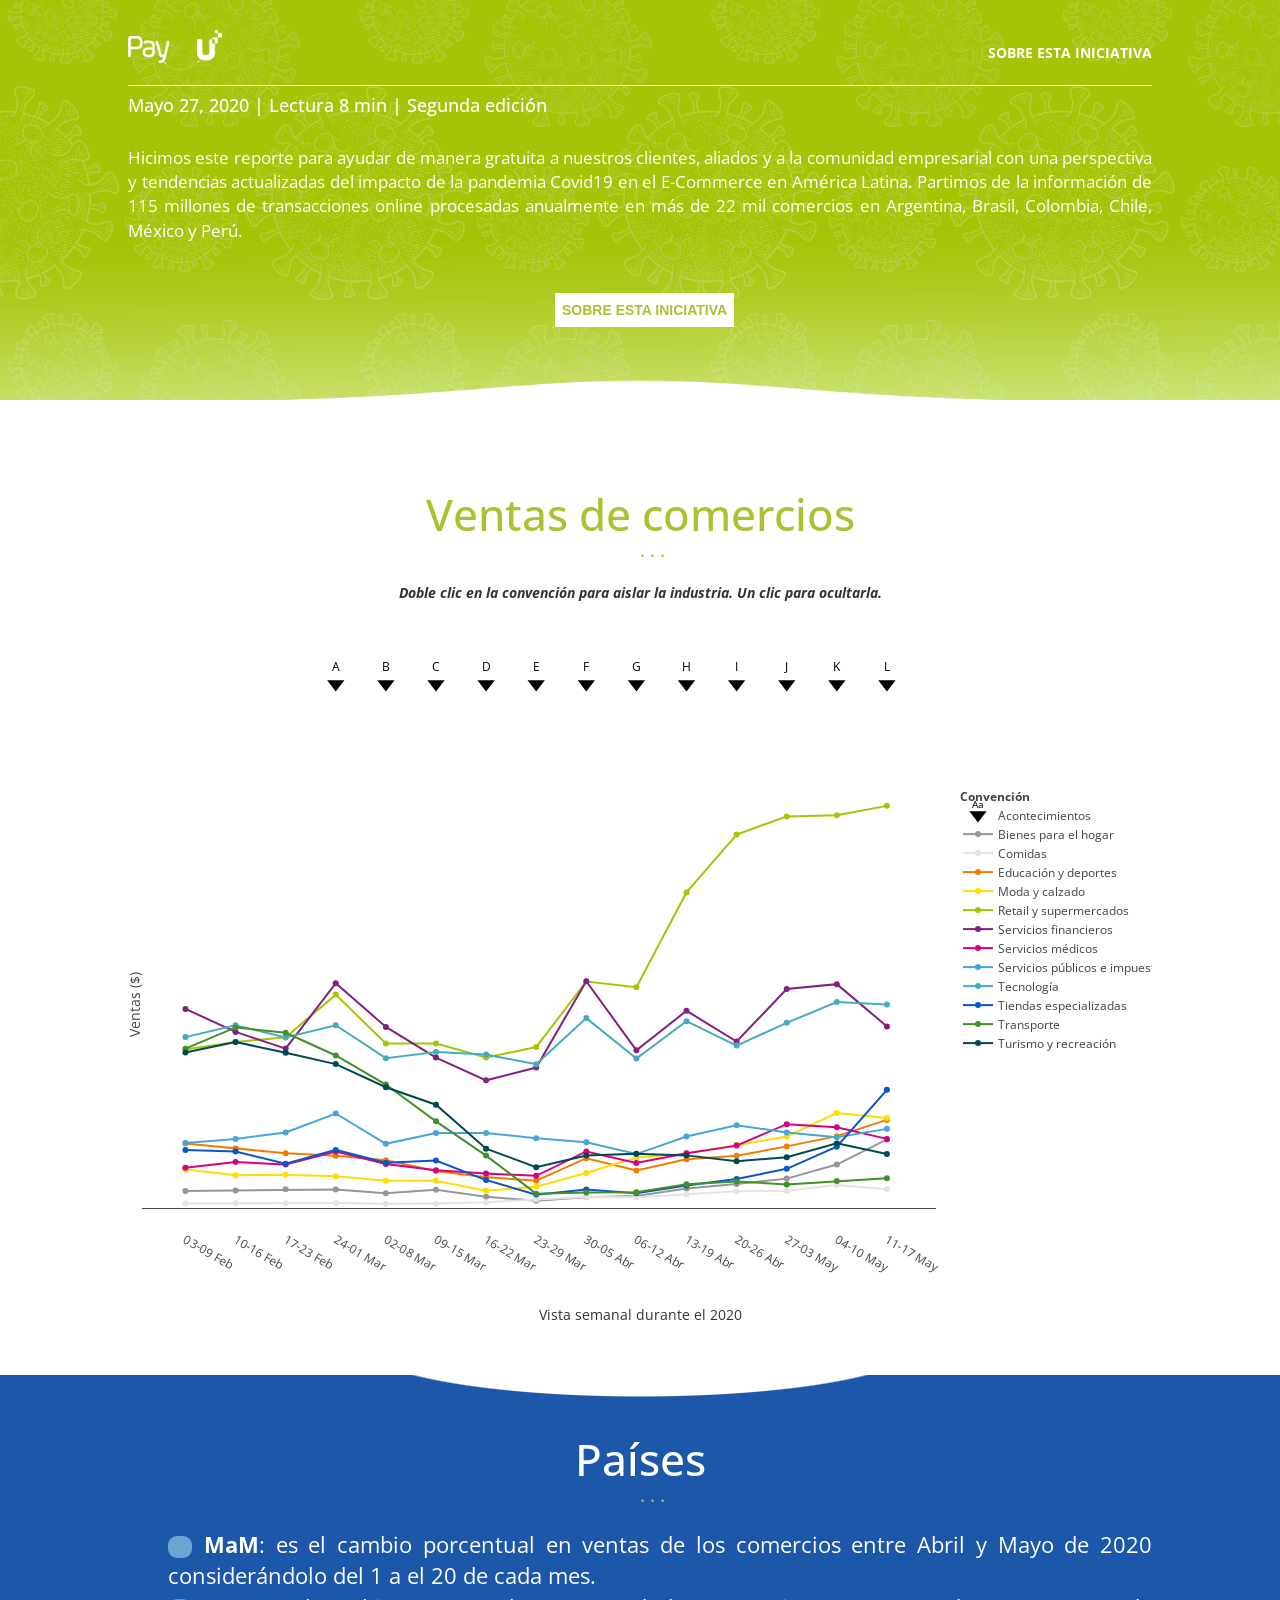
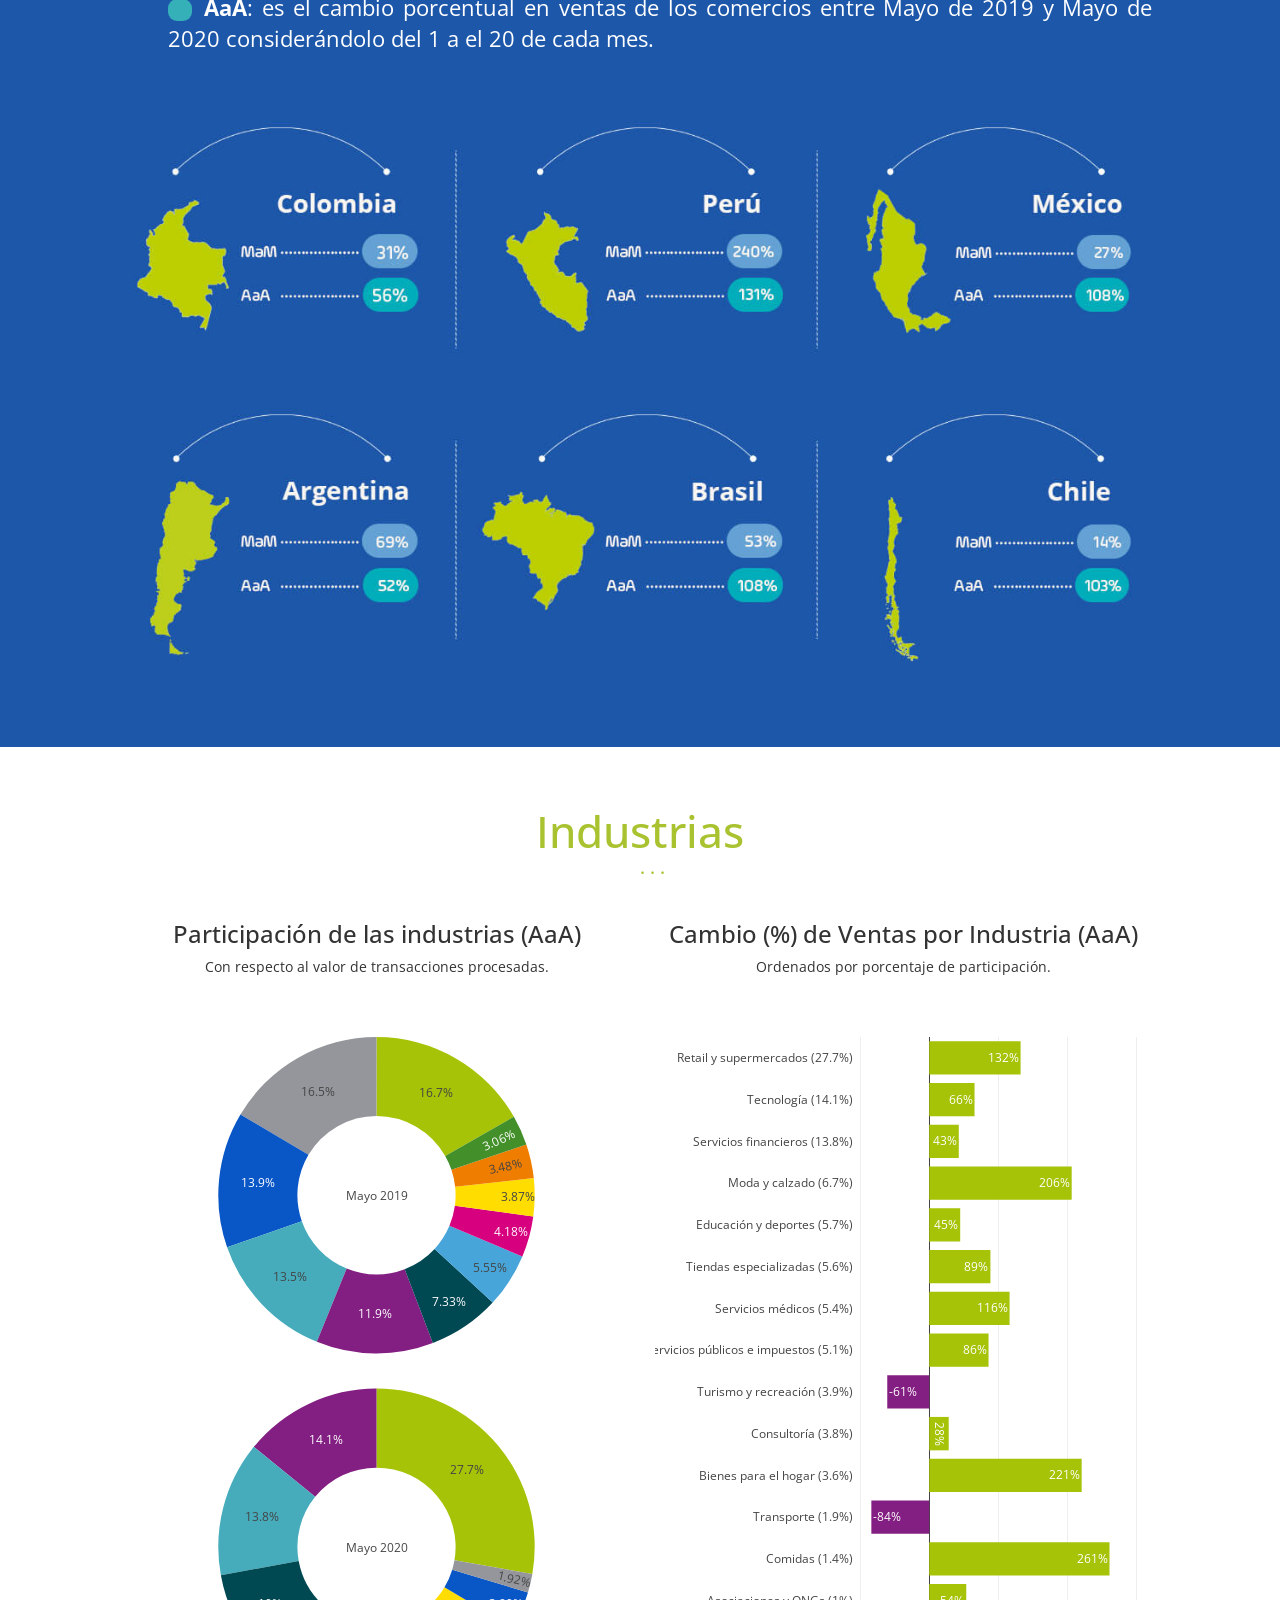
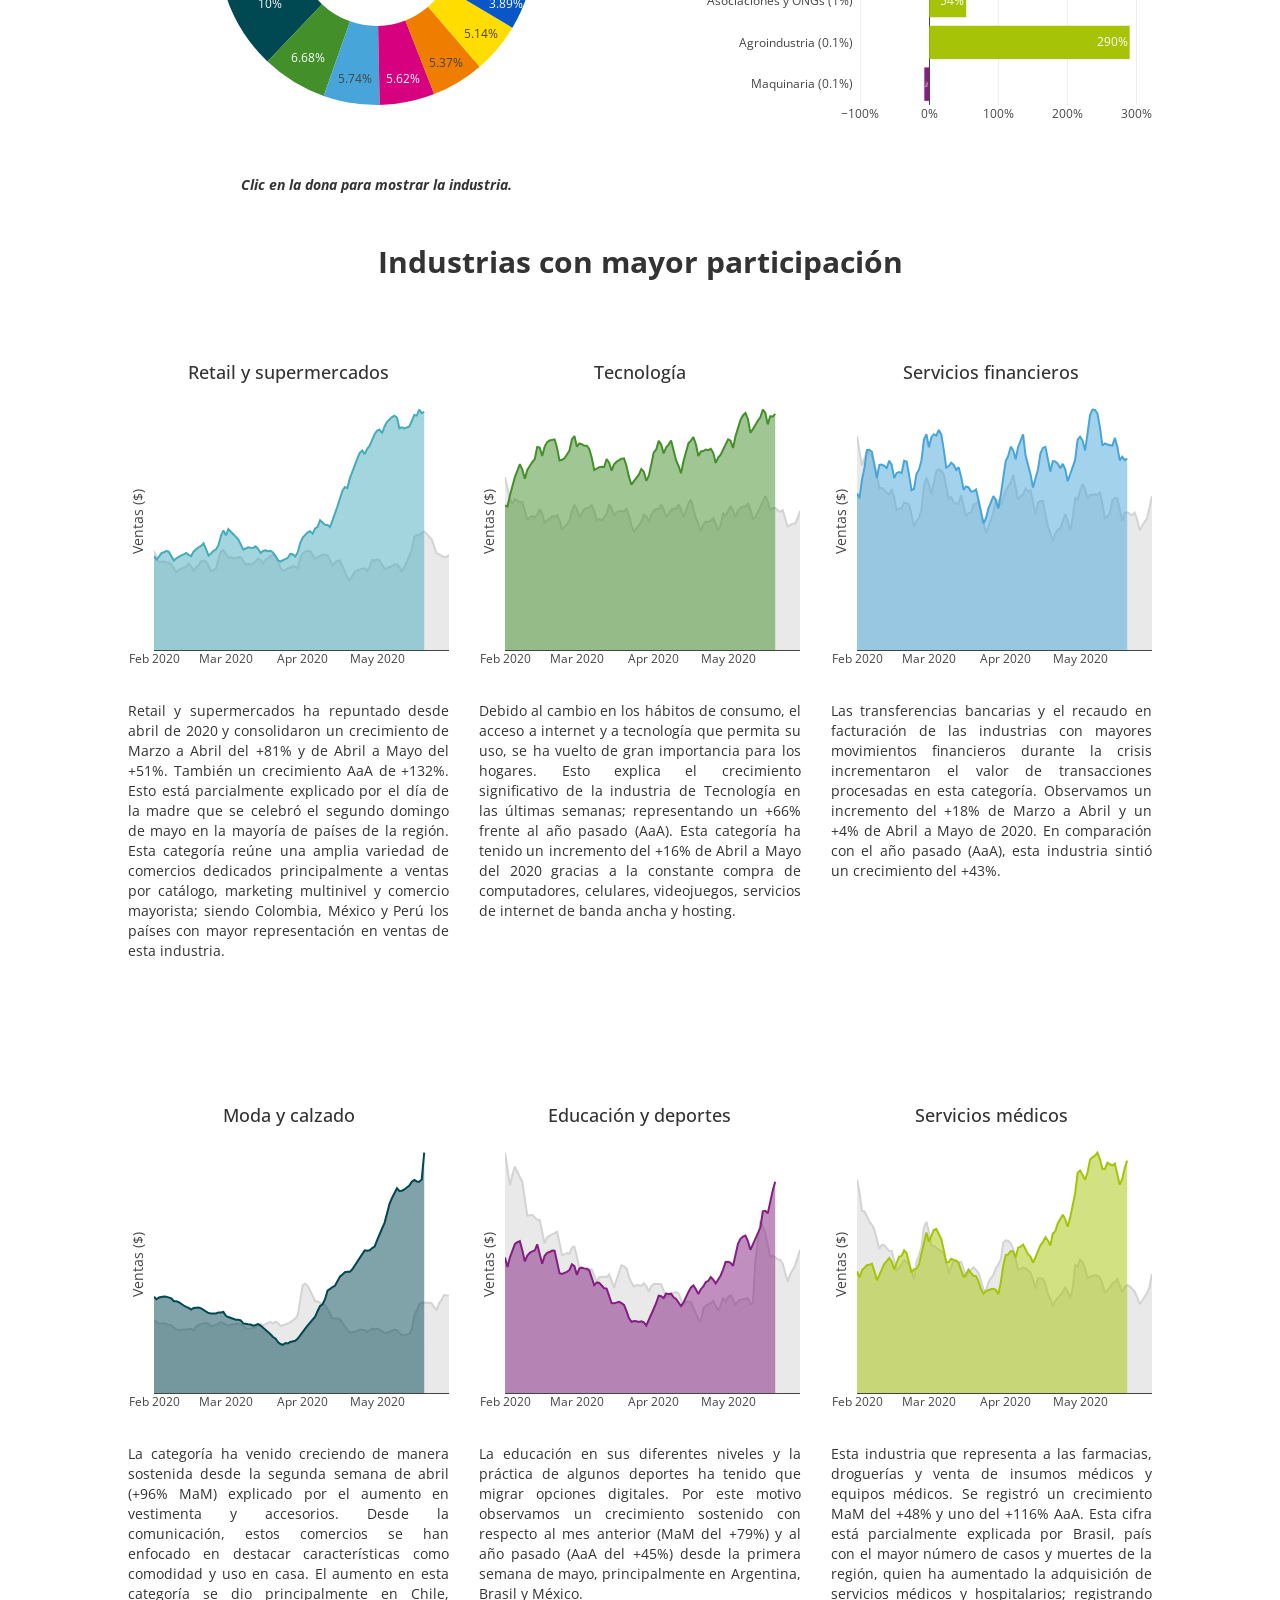
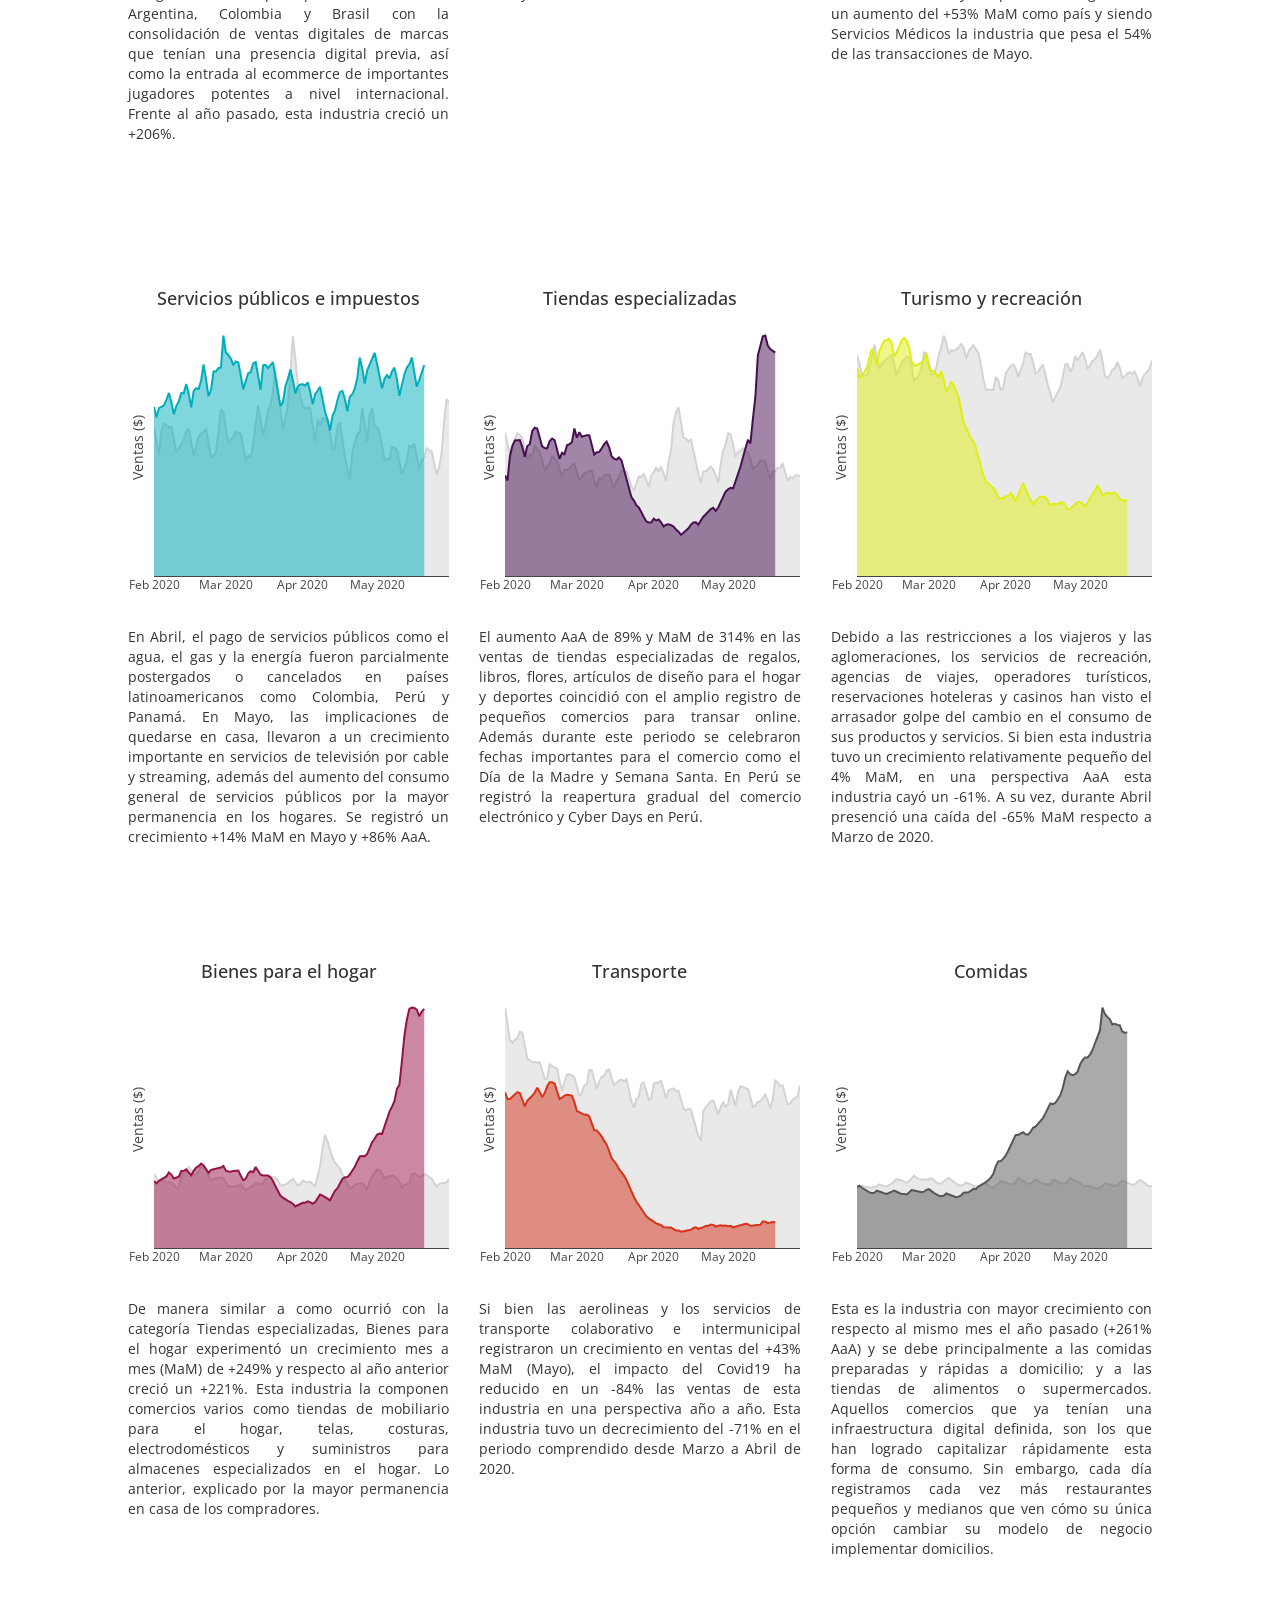
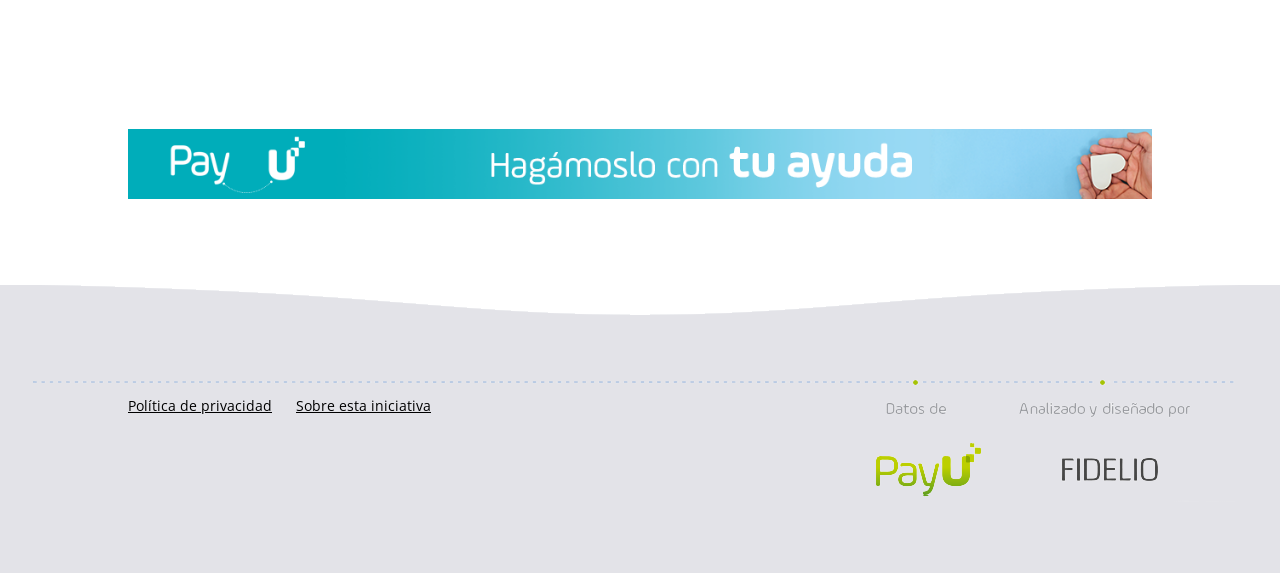
